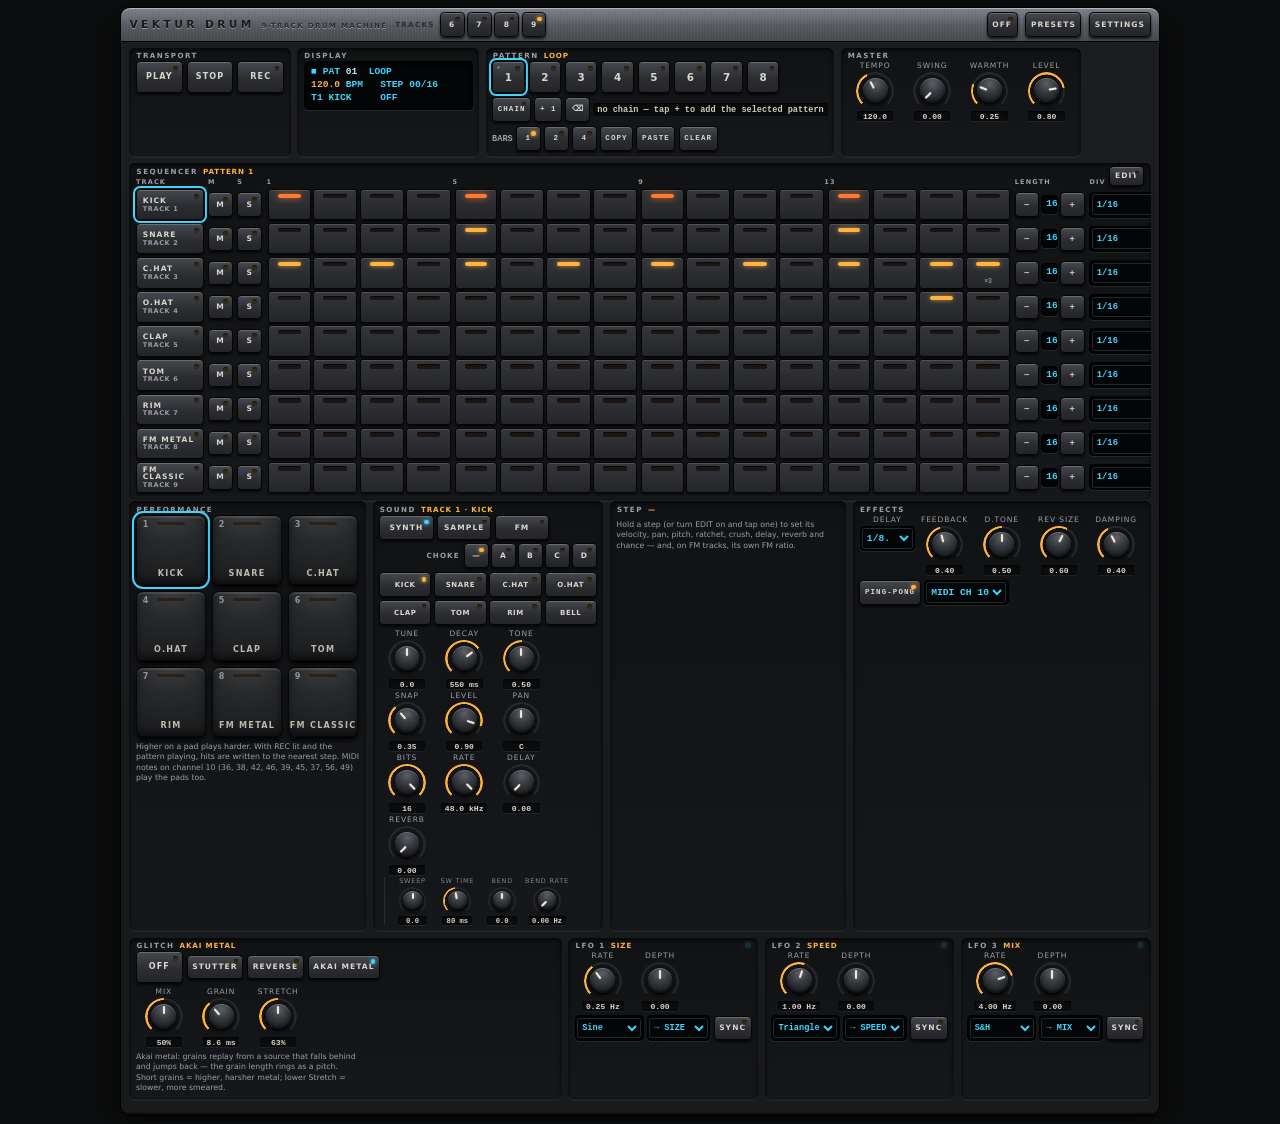
==== index.html @ 8b79d795 "Add files via upload" ====
<!doctype html>
<html lang="en"><head>
<meta charset="utf-8">
<meta name="viewport" content="width=device-width,initial-scale=1,viewport-fit=cover">
<meta name="apple-mobile-web-app-capable" content="yes">
<meta name="mobile-web-app-capable" content="yes">
<meta name="apple-mobile-web-app-status-bar-style" content="black-translucent">
<meta name="apple-mobile-web-app-title" content="Vektur Drum">
<meta name="theme-color" content="#0c0d0e">
<title>Vektur Drum</title>
<!-- Built by tools/build_web.py from web/src — edit the sources, not this file. -->
<style>
:root{
  --bg:#121410;--panel:#1F221A;--panel2:#161812;--line:#2C3024;--text:#E9E8DF;--muted:#A9AC9A;
  --accent:#FF7A1A;--accentText:#161812;--accent2:#B8C26A;--warn:#E5482F;
}
html{font-size:calc(13px * var(--scale));-webkit-text-size-adjust:100%}
*{box-sizing:border-box}
html,body{margin:0;height:100%;background:var(--bg);color:var(--text);font-family:"Chakra Petch","Avenir Next","Segoe UI",system-ui,sans-serif;overflow:hidden;touch-action:manipulation;-webkit-touch-callout:none;-webkit-user-select:none;user-select:none;-webkit-tap-highlight-color:transparent}
button{font:inherit;color:inherit;cursor:pointer}
input,select{font:inherit}
.spacer{flex:1}
.cbtn{height:2.4rem;min-width:2.4rem;border:1px solid var(--line);border-radius:.25rem;background:transparent;font-size:.8rem;padding:0 .4rem}
.cbtn.on{background:var(--accent);color:var(--accentText);border-color:var(--accent)}
.sheet{width:min(46rem,94vw);max-height:90dvh;overflow:auto;background:var(--panel);border:1px solid var(--line);border-radius:.6rem;padding:1rem 1.2rem}
.sheet h2{margin:.2rem 0 .8rem;font-size:1.2rem;display:flex;align-items:center}
.sheet h4{margin:1.1rem 0 .5rem;font-size:.8rem;letter-spacing:.12em;color:var(--muted);text-transform:uppercase}
.modal{position:fixed;inset:0;z-index:50;display:none;align-items:center;justify-content:center;background:rgba(0,0,0,.55)}
.modal.open{display:flex}
.toast{position:fixed;left:50%;bottom:2rem;transform:translateX(-50%);background:var(--accent);color:var(--accentText);padding:.6rem 1rem;border-radius:.4rem;font-weight:700;z-index:60;opacity:0;transition:opacity .2s;pointer-events:none}
.toast.on{opacity:1}
.clhelp{font-size:.8rem;color:var(--muted);margin-top:.5rem}.clhelp code{color:var(--text)}
.kcell{display:flex;flex-direction:column;align-items:center;gap:.12rem;width:4.3rem;flex:none;user-select:none;-webkit-user-select:none}
.kcell .klbl{font-size:.58rem;letter-spacing:.12em;text-transform:uppercase;color:#9a9ea6;white-space:nowrap;overflow:hidden;text-overflow:ellipsis;max-width:100%}
.kcell .kval{font:600 .62rem ui-monospace,Menlo,monospace;color:#d8d4c8;background:#090b0c;border-radius:.2rem;padding:.05rem .3rem;min-width:2.8rem;text-align:center;box-shadow:inset 0 1px 2px rgba(0,0,0,.8),0 1px 0 rgba(255,255,255,.05)}
.knob{--a:-135deg;--s:0deg;--e:0deg;--kled:#ffb23d;position:relative;width:2.9rem;height:2.9rem;border-radius:50%;touch-action:none;cursor:ns-resize;outline:none}
.kcell.big .knob{width:3.8rem;height:3.8rem}
.knob u{position:absolute;inset:0;border-radius:50%;background:conic-gradient(from 225deg,#25272b 0 var(--s),var(--kled) var(--s) var(--e),#25272b var(--e) 270deg,transparent 270deg);
 -webkit-mask:radial-gradient(circle,transparent 61%,#000 63%);mask:radial-gradient(circle,transparent 61%,#000 63%)}
.knob b{position:absolute;inset:17%;border-radius:50%;background:radial-gradient(circle at 50% 22%,#5b5f66 0,#34373c 42%,#1d1f22 78%);
 box-shadow:0 .2rem .3rem rgba(0,0,0,.75),0 .05rem 0 rgba(0,0,0,.9),inset 0 1px 0 rgba(255,255,255,.22),inset 0 -.12rem .2rem rgba(0,0,0,.55)}
.knob i{position:absolute;inset:17%;transform:rotate(var(--a));pointer-events:none}
.knob i::after{content:'';position:absolute;left:50%;top:7%;width:2px;height:34%;margin-left:-1px;border-radius:1px;background:#efe9dc;box-shadow:0 0 2px rgba(255,220,160,.35)}
.knob:focus-visible b{box-shadow:0 0 0 2px var(--accent),0 .2rem .3rem rgba(0,0,0,.75)}
.knob.turn b{background:radial-gradient(circle at 50% 22%,#666a71 0,#3a3d42 42%,#1f2124 78%)}
.knob.learn u{--kled:#3dd6ff}
/* Vektur Drum — standalone layout (new code). The extracted panel CSS is Vektur VJ's bottom sheet, injected at
   run time (after this sheet), so these rules carry a `body` prefix to win on specificity. Here the sheet is the
   whole page: top-aligned, centred, and the page scrolls when the screen is short. */
html,body{overflow:auto;height:auto;min-height:100%;background:#0c0d0e}
body #drumModal.codelab{position:static;display:flex;align-items:flex-start;justify-content:center;background:transparent;pointer-events:auto;
  padding:env(safe-area-inset-top) env(safe-area-inset-right) env(safe-area-inset-bottom) env(safe-area-inset-left)}
body #drumModal.codelab .sheet{width:min(80rem,100vw);max-height:none;overflow:visible;border-radius:.7rem;box-shadow:0 10px 40px rgba(0,0,0,.6);margin:.5rem 0}
body #drumModal.codelab .dm{border-radius:.7rem}
body #drumModal.codelab .dmseq{overflow-x:auto}


</style>
</head><body>
<div class="toast" id="toast"></div>
<script>
/* Main-thread stand-ins for the AudioWorklet globals, so the same processor can also run on a ScriptProcessorNode
   when a page's security policy blocks AudioWorklet modules (host.js decides which one runs). */
var sampleRate = 48000, VD_PROCESSOR = null;
class AudioWorkletProcessor { constructor() { this.port = { onmessage: null, postMessage: m => { if (this.port.toHost) this.port.toHost(m); } }; } }
function registerProcessor(name, cls) { VD_PROCESSOR = cls; }

</script>
<script id="vd-worklet">
/* Vektur Drum — AudioWorklet processor. host.js prepends the parameter table and drumsMakeEngine(), so this file
   holds only the processor around the engine. Drum ops are Vektur VJ's protocol plus 'n' (track count) and the
   step's FM ratio ('s' field 13; 'P' packs 10 fields per step for 9 tracks).
   In Vektur VJ the drums render inside the Vektur Spectra synth's worklet; here they are the only thing in it.
   Messages in: {dr:[op,...]} (Vektur VJ's own drum protocol, extracted) · {m:[st,d1,d2]} MIDI · {tempo:bpm}
   Messages out, every 4 blocks: {dtel, drec} — the same telemetry the Vektur VJ panel reads. */
class VekturDrumProcessor extends AudioWorkletProcessor {
  constructor() {
    super();
    const Drums = drumsMakeEngine(DRUM_PARAMS, DRUM_DIV_BEATS, DRUM_NOTES, DRUM_DEF_DIV);
    this.r = new Drums(sampleRate); this.n = 0;
    this.port.onmessage = e => { const d = e.data;
      if (d.m) { if (this.r.takes(d.m[0])) this.r.midi(d.m[0], d.m[1], d.m[2]); }
      // Standalone clock: the engine's beat runs free at this tempo, sample by sample. (Vektur VJ instead sends
      // setTempo(bpm, beat), which also pulls the engine's beat toward the VJ clock.)
      if (d.tempo) this.r.tempo = Math.fround(d.tempo);
      if (d.panic) { for (const w of this.r.v) w.active = false; this.r.clearFx(); }
            if (d.dr) { const r = this.r, a = d.dr;   // Vektur Pulse: [op, ...args]
        if (a[0] === 'p') r.setParam(a[1], a[2]); else if (a[0] === 'ps') for (let i = 0; i < a[1].length; i++) r.setParam(i, a[1][i]);
        else if (a[0] === 's') { r.setStep(a[1], a[2], a[3], a[4], a[5], a[6], a[7], a[8]); if (a.length > 9) r.setStepFx(a[1], a[2], a[3], a[9], a[10], a[11], a[12]); if (a.length > 13) r.setStepFm(a[1], a[2], a[3], a[13]); }
        else if (a[0] === 'w') r.setSample(a[1], a[2], a[3]); else if (a[0] === 'k') r.setTrack(a[1], a[2], a[3], a[4]);
        else if (a[0] === 'b') r.setBars(a[1], a[2]); else if (a[0] === 'c') r.setChain(a[2], a[2].length, a[1]);
        else if (a[0] === 'y') r.select(a[1]); else if (a[0] === 'z') r.play(a[1]); else if (a[0] === 'r') r.recOn = a[1] ? 1 : 0;
        else if (a[0] === 'e') r.enabledFlag = a[1] ? 1 : 0;
        else if (a[0] === 'P') { const p = a[1], v = a[2]; r.setBars(p, v[0]); let i = 1;   // a whole pattern at once
          for (let t = 0; t < DRUM_NOTES.length; t++) { r.setTrack(p, t, v[i], v[i + 1]); i += 2; for (let k = 0; k < 16; k++, i += 10) { r.setStep(p, t, k, v[i], v[i + 1], v[i + 2], v[i + 3], v[i + 4]); r.setStepFx(p, t, k, v[i + 5], v[i + 6], v[i + 7], v[i + 8]); r.setStepFm(p, t, k, v[i + 9]); } } }
        else if (a[0] === 'n') r.setTracks(a[1]); else if (a[0] === 'hit') r.midi(0x90, DRUM_NOTES[a[1]], a[2]); } };
  }
  process(inputs, outputs) {
    const o = outputs[0]; if (!o || !o[0]) return true;
    const L = o[0], R = o[1] || o[0];
    L.fill(0); if (R !== L) R.fill(0);   // the engine adds into its buffers
    this.r.render(L, R, L.length);
    if (++this.n >= 4) { this.n = 0; const r = this.r;
      this.port.postMessage({ dtel: r.enabledFlag ? r.tel : null, drec: r.recQ.length ? r.recQ.splice(0) : null }); }
    return true;
  }
}
registerProcessor('vektur-drum', VekturDrumProcessor);


</script>
<script>
'use strict';
/* ==== helpers.js ==== */
const $ = (s, r = document) => r.querySelector(s);
const clamp = (v, a, b) => Math.min(b, Math.max(a, v));
function el(tag, cls, html) { const e = document.createElement(tag); if (cls) e.className = cls; if (html != null) e.innerHTML = html; return e; }
function toast(msg) { const t = $('#toast'); t.textContent = msg; t.classList.add('on'); clearTimeout(t._h); t._h = setTimeout(() => t.classList.remove('on'), 1600); }
let midiLearn = false, learnPath = null;
function slider(host, o) {
  // o: {get,set,min,max,def,path,fmt,label,mod:{obj,name}}  ·  knob: true → hardware rotary knob (bipolar: arc from the centre)
  if (o.knob) return knobCtl(host, o);
  const row = el('div', 'prow');
  if (o.label != null) row.appendChild(el('label', null, o.label));
  const sl = el('div', o.dial ? 'dial' : 'sl' + (o.big ? ' big' : '')); const fill = el('i'), knob = el('b'), mark = el('em');
  sl.append(fill, knob, mark); row.appendChild(sl);
  if (o.dial) { row.classList.add('dialrow'); sl.setAttribute('role', 'slider'); sl.setAttribute('aria-label', o.label || 'Dial'); }
  const pv = o.label != null ? el('span', 'pv mono') : null; if (pv) row.appendChild(pv);
  const fmt = o.fmt || (v => Math.abs(o.max - o.min) >= 20 ? v.toFixed(0) : v.toFixed(2));
  const paint = () => {
    const v = o.get(), t = (v - o.min) / (o.max - o.min);
    if (o.dial) { knob.style.transform = `rotate(${clamp(t, 0, 1) * 360 - 180}deg)`; sl.setAttribute('aria-valuenow', v.toFixed(0)); }
    else { fill.style.width = clamp(t, 0, 1) * 100 + '%'; knob.style.left = clamp(t, 0, 1) * 100 + '%'; }
    if (pv) pv.textContent = fmt(v);
    if (o.mod) { const m = o.mod.obj.mods[o.mod.name]; if (m && m.src !== 'none') { const ev = effVal(o.mod.obj, o.mod.def); mark.style.display = 'block'; if (o.dial) mark.style.transform = `rotate(${(ev - o.min) / (o.max - o.min) * 360 - 180}deg)`; else mark.style.left = (ev - o.min) / (o.max - o.min) * 100 + '%'; } else mark.style.display = 'none'; }
    sl.classList.toggle('learn', midiLearn && learnPath === o.path);
  };
  let lastTap = 0;
  sl.addEventListener('pointerdown', e => {
    audioEnsure();
    if (macroCatch(o.path)) return;
    if (midiLearn && o.path) { learnPath = o.path; toast('Move a MIDI control to map'); return; }
    const nowT = performance.now(); if (nowT - lastTap < 300 && o.def != null) { o.set(o.def); paint(); dirty(); lastTap = 0; return; } lastTap = nowT;
    sl.setPointerCapture(e.pointerId);
    const move = o.dial
      ? ev => { const r = sl.getBoundingClientRect(); const a = Math.atan2(ev.clientX - r.left - r.width / 2, -(ev.clientY - r.top - r.height / 2)); o.set(o.min + clamp((a / Math.PI + 1) / 2, 0, 1) * (o.max - o.min)); paint(); }
      : ev => { const r = sl.getBoundingClientRect(); const t = clamp((ev.clientX - r.left) / r.width, 0, 1); o.set(o.min + t * (o.max - o.min)); paint(); };
    move(e);
    sl.onpointermove = move;
    sl.onpointerup = sl.onpointercancel = () => { sl.onpointermove = null; dirty(); };
  });
  host.appendChild(row); paint();
  return { row, paint };
}
/** Hardware rotary knob (same contract as slider(): get / set / min / max / def / path / fmt / label).
    270° sweep with a lit value arc (from the centre when bipolar), a raised cap lit from above, a turning pointer.
    Drag up / down (fine control the further you drag); double-tap returns to default; arrow keys step. It repaints
    only when its value changes — nothing animates on its own. */
function knobCtl(host, o) {
  const cell = el('div', 'kcell' + (o.big ? ' big' : '')); if (o.cls) cell.classList.add(o.cls);
  if (o.label != null) cell.appendChild(el('span', 'klbl', o.label));
  const k = el('div', 'knob'); const ind = el('i'); k.append(el('u'), el('b'), ind); cell.appendChild(k);
  k.tabIndex = 0; k.setAttribute('role', 'slider'); k.setAttribute('aria-label', o.label || 'Knob');
  const pv = el('span', 'kval'); cell.appendChild(pv);
  const bip = o.bipolar != null ? o.bipolar : (o.min < 0 && o.max > 0);
  const fmt = o.fmt || (v => Math.abs(o.max - o.min) >= 20 ? v.toFixed(0) : v.toFixed(2));
  let last = null;
  const paint = () => {
    const v = o.get(); if (v === last && !midiLearn) return; last = v;
    const t = clamp((v - o.min) / (o.max - o.min), 0, 1), c = bip ? (o.center != null ? o.center : clamp((0 - o.min) / (o.max - o.min), 0, 1)) : 0;
    k.style.setProperty('--a', (t * 270 - 135) + 'deg');
    k.style.setProperty('--s', Math.min(t, c) * 270 + 'deg'); k.style.setProperty('--e', Math.max(t, c) * 270 + 'deg');
    pv.textContent = fmt(v); k.setAttribute('aria-valuenow', String(+v.toFixed(3))); k.setAttribute('aria-valuetext', fmt(v));
    k.classList.toggle('learn', midiLearn && learnPath === o.path);
  };
  const setV = v => { o.set(clamp(v, o.min, o.max)); paint(); };
  let lastTap = 0;
  k.addEventListener('pointerdown', e => {
    audioEnsure();
    if (macroCatch(o.path)) return;
    if (midiLearn && o.path) { learnPath = o.path; toast('Move a MIDI control to map'); paint(); return; }
    const nowT = performance.now(); if (nowT - lastTap < 300 && o.def != null) { setV(o.def); dirty(); lastTap = 0; return; } lastTap = nowT;
    k.setPointerCapture(e.pointerId); k.classList.add('turn');
    const y0 = e.clientY, v0 = o.get();
    k.onpointermove = ev => setV(v0 + (y0 - ev.clientY) / 160 * (o.max - o.min));
    k.onpointerup = k.onpointercancel = () => { k.onpointermove = null; k.classList.remove('turn'); dirty(); };
  });
  k.addEventListener('keydown', e => {
    const st = o.step || (o.max - o.min) / 100;
    if (e.key === 'ArrowUp' || e.key === 'ArrowRight') { setV(o.get() + st); dirty(); e.preventDefault(); }
    else if (e.key === 'ArrowDown' || e.key === 'ArrowLeft') { setV(o.get() - st); dirty(); e.preventDefault(); }
  });
  host.appendChild(cell); paint();
  return { row: cell, paint };
}
function synthNorm(q, v) { const [, , , , mn, mx, , sc] = q; if (sc === 'log') return mn > 0 ? Math.log(v / mn) / Math.log(mx / mn) : Math.cbrt(clamp(v / mx, 0, 1)); return (v - mn) / (mx - mn); }
function synthDenorm(q, t) { const [, , , , mn, mx, , sc] = q; t = clamp(t, 0, 1); if (sc === 'log') return mn > 0 ? mn * Math.pow(mx / mn, t) : mx * t * t * t; return mn + t * (mx - mn); }
function synthFmt(q, v) {
  const u = q[8];
  if (q[3] === 'int') return Math.round(v) + (u ? ' ' + u : '');
  if (u === 'Hz') return v >= 1000 ? (v / 1000).toFixed(v >= 10000 ? 1 : 2) + ' kHz' : v.toFixed(v < 10 ? 2 : 0) + ' Hz';
  if (u === 's') return v < 1 ? (v * 1000).toFixed(v < .01 ? 1 : 0) + ' ms' : v.toFixed(2) + ' s';
  if (u === 'ct') return (v > 0 ? '+' : '') + v.toFixed(0) + ' ct';
  if (q[1] === 'Pan' || q[1].endsWith(' pan')) return Math.abs(v) < .01 ? 'C' : (v < 0 ? 'L ' : 'R ') + Math.round(Math.abs(v) * 100);
  return v.toFixed(2);
}
function ufontB64(bytes) { let s = ''; for (let i = 0; i < bytes.length; i += 0x8000) s += String.fromCharCode.apply(null, bytes.subarray(i, i + 0x8000)); return btoa(s); }
function ufontBytes(b64) { const s = atob(b64); const u = new Uint8Array(s.length); for (let i = 0; i < s.length; i++) u[i] = s.charCodeAt(i); return u; }

/* ==== params.js ==== */
/* Vektur Drum — parameter table.
   DRUM_PARAMS_PULSE is Vektur VJ's table (tools/drumspec.py), verbatim: tracks 1–6 keep its exact defaults, and its
   per-track order (0–14) stays first, so Vektur Pulse kits load unchanged. The table below extends it to 9 tracks,
   adds the per-track engine, choke group, pitch sweep and FM parameters (template indices 15–27), and the global
   glitch with 3 LFOs. Rows: [key, name, section, kind, min, max, default, scale, unit, choices]. */
const DRUM_NAME = "Vektur Drum";
const DRUM_PARAMS_PULSE = [["t1.model", "Model", "Track 1", "enum", 0, 7, 0, "lin", "", ["Kick", "Snare", "Closed hat", "Open hat", "Clap", "Tom", "Rim", "Bell"]], ["t1.tune", "Tune", "Track 1", "cont", -24, 24, 0, "lin", "st", []], ["t1.decay", "Decay", "Track 1", "cont", 0.01, 3, 0.55, "log", "s", []], ["t1.tone", "Tone", "Track 1", "cont", 0, 1, 0.5, "lin", "", []], ["t1.snap", "Snap", "Track 1", "cont", 0, 1, 0.35, "lin", "", []], ["t1.level", "Level", "Track 1", "cont", 0, 1, 0.9, "lin", "", []], ["t1.pan", "Pan", "Track 1", "cont", -1, 1, 0, "lin", "", []], ["t1.bend", "Bend", "Track 1", "cont", -12, 12, 0, "lin", "st", []], ["t1.bits", "Bits", "Track 1", "int", 2, 16, 16, "lin", "", []], ["t1.rate", "Rate", "Track 1", "cont", 500, 48000, 48000, "log", "Hz", []], ["t1.dly", "Delay", "Track 1", "cont", 0, 1, 0, "lin", "", []], ["t1.rev", "Reverb", "Track 1", "cont", 0, 1, 0, "lin", "", []], ["t1.mute", "Mute", "Track 1", "bool", 0, 1, 0, "lin", "", []], ["t1.solo", "Solo", "Track 1", "bool", 0, 1, 0, "lin", "", []], ["t1.brate", "Bend rate", "Track 1", "cont", 0, 20, 0, "log", "Hz", []], ["t2.model", "Model", "Track 2", "enum", 0, 7, 1, "lin", "", ["Kick", "Snare", "Closed hat", "Open hat", "Clap", "Tom", "Rim", "Bell"]], ["t2.tune", "Tune", "Track 2", "cont", -24, 24, 0, "lin", "st", []], ["t2.decay", "Decay", "Track 2", "cont", 0.01, 3, 0.22, "log", "s", []], ["t2.tone", "Tone", "Track 2", "cont", 0, 1, 0.55, "lin", "", []], ["t2.snap", "Snap", "Track 2", "cont", 0, 1, 0.6, "lin", "", []], ["t2.level", "Level", "Track 2", "cont", 0, 1, 0.75, "lin", "", []], ["t2.pan", "Pan", "Track 2", "cont", -1, 1, 0, "lin", "", []], ["t2.bend", "Bend", "Track 2", "cont", -12, 12, 0, "lin", "st", []], ["t2.bits", "Bits", "Track 2", "int", 2, 16, 16, "lin", "", []], ["t2.rate", "Rate", "Track 2", "cont", 500, 48000, 48000, "log", "Hz", []], ["t2.dly", "Delay", "Track 2", "cont", 0, 1, 0, "lin", "", []], ["t2.rev", "Reverb", "Track 2", "cont", 0, 1, 0, "lin", "", []], ["t2.mute", "Mute", "Track 2", "bool", 0, 1, 0, "lin", "", []], ["t2.solo", "Solo", "Track 2", "bool", 0, 1, 0, "lin", "", []], ["t2.brate", "Bend rate", "Track 2", "cont", 0, 20, 0, "log", "Hz", []], ["t3.model", "Model", "Track 3", "enum", 0, 7, 2, "lin", "", ["Kick", "Snare", "Closed hat", "Open hat", "Clap", "Tom", "Rim", "Bell"]], ["t3.tune", "Tune", "Track 3", "cont", -24, 24, 0, "lin", "st", []], ["t3.decay", "Decay", "Track 3", "cont", 0.01, 3, 0.05, "log", "s", []], ["t3.tone", "Tone", "Track 3", "cont", 0, 1, 0.6, "lin", "", []], ["t3.snap", "Snap", "Track 3", "cont", 0, 1, 0.3, "lin", "", []], ["t3.level", "Level", "Track 3", "cont", 0, 1, 0.55, "lin", "", []], ["t3.pan", "Pan", "Track 3", "cont", -1, 1, 0.1, "lin", "", []], ["t3.bend", "Bend", "Track 3", "cont", -12, 12, 0, "lin", "st", []], ["t3.bits", "Bits", "Track 3", "int", 2, 16, 16, "lin", "", []], ["t3.rate", "Rate", "Track 3", "cont", 500, 48000, 48000, "log", "Hz", []], ["t3.dly", "Delay", "Track 3", "cont", 0, 1, 0, "lin", "", []], ["t3.rev", "Reverb", "Track 3", "cont", 0, 1, 0, "lin", "", []], ["t3.mute", "Mute", "Track 3", "bool", 0, 1, 0, "lin", "", []], ["t3.solo", "Solo", "Track 3", "bool", 0, 1, 0, "lin", "", []], ["t3.brate", "Bend rate", "Track 3", "cont", 0, 20, 0, "log", "Hz", []], ["t4.model", "Model", "Track 4", "enum", 0, 7, 3, "lin", "", ["Kick", "Snare", "Closed hat", "Open hat", "Clap", "Tom", "Rim", "Bell"]], ["t4.tune", "Tune", "Track 4", "cont", -24, 24, 0, "lin", "st", []], ["t4.decay", "Decay", "Track 4", "cont", 0.01, 3, 0.45, "log", "s", []], ["t4.tone", "Tone", "Track 4", "cont", 0, 1, 0.6, "lin", "", []], ["t4.snap", "Snap", "Track 4", "cont", 0, 1, 0.3, "lin", "", []], ["t4.level", "Level", "Track 4", "cont", 0, 1, 0.5, "lin", "", []], ["t4.pan", "Pan", "Track 4", "cont", -1, 1, 0.1, "lin", "", []], ["t4.bend", "Bend", "Track 4", "cont", -12, 12, 0, "lin", "st", []], ["t4.bits", "Bits", "Track 4", "int", 2, 16, 16, "lin", "", []], ["t4.rate", "Rate", "Track 4", "cont", 500, 48000, 48000, "log", "Hz", []], ["t4.dly", "Delay", "Track 4", "cont", 0, 1, 0, "lin", "", []], ["t4.rev", "Reverb", "Track 4", "cont", 0, 1, 0, "lin", "", []], ["t4.mute", "Mute", "Track 4", "bool", 0, 1, 0, "lin", "", []], ["t4.solo", "Solo", "Track 4", "bool", 0, 1, 0, "lin", "", []], ["t4.brate", "Bend rate", "Track 4", "cont", 0, 20, 0, "log", "Hz", []], ["t5.model", "Model", "Track 5", "enum", 0, 7, 4, "lin", "", ["Kick", "Snare", "Closed hat", "Open hat", "Clap", "Tom", "Rim", "Bell"]], ["t5.tune", "Tune", "Track 5", "cont", -24, 24, 0, "lin", "st", []], ["t5.decay", "Decay", "Track 5", "cont", 0.01, 3, 0.3, "log", "s", []], ["t5.tone", "Tone", "Track 5", "cont", 0, 1, 0.5, "lin", "", []], ["t5.snap", "Snap", "Track 5", "cont", 0, 1, 0.6, "lin", "", []], ["t5.level", "Level", "Track 5", "cont", 0, 1, 0.65, "lin", "", []], ["t5.pan", "Pan", "Track 5", "cont", -1, 1, -0.1, "lin", "", []], ["t5.bend", "Bend", "Track 5", "cont", -12, 12, 0, "lin", "st", []], ["t5.bits", "Bits", "Track 5", "int", 2, 16, 16, "lin", "", []], ["t5.rate", "Rate", "Track 5", "cont", 500, 48000, 48000, "log", "Hz", []], ["t5.dly", "Delay", "Track 5", "cont", 0, 1, 0, "lin", "", []], ["t5.rev", "Reverb", "Track 5", "cont", 0, 1, 0, "lin", "", []], ["t5.mute", "Mute", "Track 5", "bool", 0, 1, 0, "lin", "", []], ["t5.solo", "Solo", "Track 5", "bool", 0, 1, 0, "lin", "", []], ["t5.brate", "Bend rate", "Track 5", "cont", 0, 20, 0, "log", "Hz", []], ["t6.model", "Model", "Track 6", "enum", 0, 7, 5, "lin", "", ["Kick", "Snare", "Closed hat", "Open hat", "Clap", "Tom", "Rim", "Bell"]], ["t6.tune", "Tune", "Track 6", "cont", -24, 24, 0, "lin", "st", []], ["t6.decay", "Decay", "Track 6", "cont", 0.01, 3, 0.45, "log", "s", []], ["t6.tone", "Tone", "Track 6", "cont", 0, 1, 0.4, "lin", "", []], ["t6.snap", "Snap", "Track 6", "cont", 0, 1, 0.3, "lin", "", []], ["t6.level", "Level", "Track 6", "cont", 0, 1, 0.7, "lin", "", []], ["t6.pan", "Pan", "Track 6", "cont", -1, 1, -0.15, "lin", "", []], ["t6.bend", "Bend", "Track 6", "cont", -12, 12, 0, "lin", "st", []], ["t6.bits", "Bits", "Track 6", "int", 2, 16, 16, "lin", "", []], ["t6.rate", "Rate", "Track 6", "cont", 500, 48000, 48000, "log", "Hz", []], ["t6.dly", "Delay", "Track 6", "cont", 0, 1, 0, "lin", "", []], ["t6.rev", "Reverb", "Track 6", "cont", 0, 1, 0, "lin", "", []], ["t6.mute", "Mute", "Track 6", "bool", 0, 1, 0, "lin", "", []], ["t6.solo", "Solo", "Track 6", "bool", 0, 1, 0, "lin", "", []], ["t6.brate", "Bend rate", "Track 6", "cont", 0, 20, 0, "log", "Hz", []], ["dr.ch", "MIDI channel", "Master", "int", 0, 16, 10, "lin", "", []], ["dr.swing", "Swing", "Master", "cont", 0, 0.75, 0, "lin", "", []], ["dr.warmth", "Warmth", "Master", "cont", 0, 1, 0.25, "lin", "", []], ["dr.level", "Level", "Master", "cont", 0, 1, 0.8, "lin", "", []], ["dr.choke", "Hat choke", "Master", "bool", 0, 1, 1, "lin", "", []], ["dr.dlydiv", "Time", "Delay", "enum", 0, 9, 4, "lin", "", ["1/4", "1/4T", "1/8", "1/8T", "1/8.", "1/16", "1/16T", "1/16.", "1/32", "1/32T"]], ["dr.dlyfb", "Feedback", "Delay", "cont", 0, 0.9, 0.4, "lin", "", []], ["dr.dlytone", "Tone", "Delay", "cont", 0, 1, 0.5, "lin", "", []], ["dr.dlypp", "Ping-pong", "Delay", "bool", 0, 1, 1, "lin", "", []], ["dr.revsize", "Size", "Reverb", "cont", 0, 1, 0.6, "lin", "", []], ["dr.revdamp", "Damping", "Reverb", "cont", 0, 1, 0.4, "lin", "", []]];
const DRUM_DIVS = ["1/4", "1/4T", "1/8", "1/8T", "1/8.", "1/16", "1/16T", "1/16.", "1/32", "1/32T"];
const DRUM_DIV_BEATS = [1.0, 0.6666666666666666, 0.5, 0.3333333333333333, 0.75, 0.25, 0.16666666666666666, 0.375, 0.125, 0.08333333333333333];
const DRUM_DEF_DIV = 5;
const DRUM_TRACKS = 9;                                        // storage and maximum; the project picks 6–9
const DRUM_NOTES = [36, 38, 42, 46, 39, 45, 37, 56, 49];      // GM: … tracks 7–9 side stick, cowbell, crash
const DRUM_MODELS = ["Kick", "Snare", "Closed hat", "Open hat", "Clap", "Tom", "Rim", "Bell"];
const DRUM_ENGINES = ["Drum synth", "Sample", "FM"];
const FM_ALGOS = ["Classic", "Stack", "Parallel", "Ring metal"];
const CHOKE_GROUPS = ["None", "A", "B", "C", "D"];
const GLITCH_MODES = ["Stutter", "Reverse", "Akai metal"];
const LFO_SHAPES = ["Sine", "Triangle", "Saw", "Square", "S&H"];
const LFO_DESTS = ["Mix", "Size", "Speed"];
const LFO_DIVS = ["4 bars", "2 bars", "1 bar", "1/2", "1/4", "1/8", "1/16"];
const LFO_DIV_BEATS = [16, 8, 4, 2, 1, 0.5, 0.25];

const DRUM_PARAMS = (() => {
  const pulseTrack = t => DRUM_PARAMS_PULSE.filter(p => p[0].startsWith(`t${t}.`));
  const tmpl = pulseTrack(1).map(p => p[0].slice(3));             // the 15 Pulse keys, in order
  // tracks 7–9 (new): rim, an FM metal percussion, an FM tom with a downward sweep
  const base7_9 = {
    7: { model: 6, decay: 0.08, tone: 0.55, snap: 0.5, level: 0.5, pan: 0.2 },
    8: { model: 7, decay: 0.28, tone: 0.5, snap: 0.3, level: 0.42, pan: -0.25 },
    9: { model: 5, decay: 0.4, tone: 0.5, snap: 0.3, level: 0.55, pan: 0.25 },
  };
  const extra = {   // per-track additions (template 15–27): defaults, with per-track overrides
    engine: ["Engine", "enum", 0, 2, 0, "lin", "", DRUM_ENGINES],
    choke: ["Choke", "enum", 0, 4, 0, "lin", "", CHOKE_GROUPS],
    sweep: ["Sweep", "cont", -48, 48, 0, "lin", "st", []],
    swtime: ["Sweep time", "cont", 0.005, 2, 0.08, "log", "s", []],
    fmalgo: ["Algorithm", "enum", 0, 3, 0, "lin", "", FM_ALGOS],
    fmfreq: ["Freq", "cont", 20, 5000, 55, "log", "Hz", []],
    fmratio: ["Ratio", "cont", 0.25, 16, 1, "log", "", []],
    fmratio2: ["Ratio 2", "cont", 0.25, 16, 2.76, "log", "", []],
    fmindex: ["Index", "cont", 0, 20, 3, "log", "", []],
    fmidec: ["Mod decay", "cont", 0.005, 2, 0.08, "log", "s", []],
    fmfb: ["Feedback", "cont", 0, 1, 0, "lin", "", []],
    fmfold: ["Fold", "cont", 0, 1, 0, "lin", "", []],
    fmnoise: ["Noise", "cont", 0, 1, 0, "lin", "", []],
  };
  const over = {
    3: { choke: 1 }, 4: { choke: 1 },                                            // Pulse's hat choke, as group A
    8: { engine: 2, fmalgo: 3, fmfreq: 420, fmratio: 1.41, fmratio2: 2.76, fmindex: 2.5, fmidec: 0.09, fmfold: 0.15 },
    9: { engine: 2, fmalgo: 0, fmfreq: 95, fmratio: 1.5, fmindex: 4, fmidec: 0.05, sweep: 12, swtime: 0.06 },
  };
  const rows = [];
  for (let t = 1; t <= DRUM_TRACKS; t++) {
    const src = t <= 6 ? pulseTrack(t) : pulseTrack(1).map(p => {
      const k = p[0].slice(3), r = p.slice(); r[0] = `t${t}.${k}`; r[2] = `Track ${t}`;
      if (base7_9[t][k] != null) r[6] = base7_9[t][k]; else if (k === 'model') r[6] = 0; return r; });
    if (src.map(p => p[0].slice(3)).join() !== tmpl.join()) throw new Error('track template mismatch');
    rows.push(...src);
    for (const [k, d] of Object.entries(extra)) {
      const r = [`t${t}.${k}`, d[0], `Track ${t}`, ...d.slice(1)];
      if (over[t] && over[t][k] != null) r[6] = over[t][k];
      rows.push(r);
    }
  }
  rows.push(...DRUM_PARAMS_PULSE.filter(p => p[0].startsWith('dr.')));          // Pulse master block, unchanged
  rows.push(["gl.on", "Glitch", "Glitch", "bool", 0, 1, 0, "lin", "", []],
    ["gl.mode", "Mode", "Glitch", "enum", 0, 2, 2, "lin", "", GLITCH_MODES],
    ["gl.mix", "Mix", "Glitch", "cont", 0, 1, 0.5, "lin", "", []],
    ["gl.size", "Size", "Glitch", "cont", 0, 1, 0.35, "lin", "", []],
    ["gl.speed", "Speed", "Glitch", "cont", 0, 1, 0.5, "lin", "", []]);
  const lfoDef = [[0.25, 0, 1], [1, 1, 2], [4, 4, 0]];                          // rate, shape, destination
  lfoDef.forEach(([rate, shape, dest], i) => {
    const n = i + 1, s = `LFO ${n}`;
    rows.push([`lfo${n}.rate`, "Rate", s, "cont", 0.02, 20, rate, "log", "Hz", []],
      [`lfo${n}.shape`, "Shape", s, "enum", 0, 4, shape, "lin", "", LFO_SHAPES],
      [`lfo${n}.depth`, "Depth", s, "cont", -1, 1, 0, "lin", "", []],
      [`lfo${n}.dest`, "Dest", s, "enum", 0, 2, dest, "lin", "", LFO_DESTS],
      [`lfo${n}.sync`, "Sync", s, "bool", 0, 1, 0, "lin", "", []],
      [`lfo${n}.div`, "Division", s, "enum", 0, 6, 2, "lin", "", LFO_DIVS]);
  });
  return rows;
})();

/* ==== engine.js ==== */
/* ============================================================ VEKTUR DRUM — drum engine + step sequencer (web build)
   Started as Vektur VJ's Vektur Pulse engine (a port of native/Shared/DSP/Drums.h); with every new feature off it
   still renders Vektur Pulse sample for sample (tests/parity.test.js). New in Vektur Drum:
   · 9 tracks (kT from the note table), of which the project plays 6–9   · per-track engine: drum synth, sample or FM
   · per-track pitch sweep · choke groups A–D (replace the fixed closed→open hat choke)
   · FM voice: 3 operators, 4 algorithms, feedback, index envelope, wavefolder, noise; per-step modulator ratio
   · global glitch (stutter, reverse, Akai-style metallic time-stretch) with 3 LFOs
   · Rate at its top is "off" at any sample rate (Pulse held 96 kHz to 48 kHz) */
function drumsMakeEngine(PARAMS, DIVB, NOTES, DEF_DIV) {
  const N = PARAMS.length, kT = NOTES.length, kS = 16, kP = 8, kC = 16, kCR = 16, kPi = Math.PI, ND = DIVB.length;
  const PMIN = new Float32Array(N), PMAX = new Float32Array(N), PDEF = new Float32Array(N), PSM = new Uint8Array(N), ID = {};
  PARAMS.forEach((p, i) => { ID[p[0]] = i; PMIN[i] = p[4]; PMAX[i] = p[5]; PDEF[i] = p[6]; PSM[i] = p[3] === 'cont' ? 1 : 0; });
  const T1 = ID['t1.model'], TSTRIDE = ID['t2.model'] - ID['t1.model'];
  const CH = ID['dr.ch'], SWING = ID['dr.swing'], WARMTH = ID['dr.warmth'], LEVEL = ID['dr.level'], CHOKE = ID['dr.choke'],
    DLYDIV = ID['dr.dlydiv'], DLYFB = ID['dr.dlyfb'], DLYTONE = ID['dr.dlytone'], DLYPP = ID['dr.dlypp'], REVSIZE = ID['dr.revsize'], REVDAMP = ID['dr.revdamp'];
  // new per-track template indices (after Pulse's 15) and the glitch / LFO block
  const K = k => ID['t1.' + k] - T1;
  const K_ENGINE = K('engine'), K_CHOKE = K('choke'), K_SWEEP = K('sweep'), K_SWTIME = K('swtime'), K_ALGO = K('fmalgo'),
    K_FREQ = K('fmfreq'), K_RATIO = K('fmratio'), K_RATIO2 = K('fmratio2'), K_INDEX = K('fmindex'), K_IDEC = K('fmidec'),
    K_FB = K('fmfb'), K_FOLD = K('fmfold'), K_NOISE = K('fmnoise');
  const GL_ON = ID['gl.on'], GL_MODE = ID['gl.mode'], GL_MIX = ID['gl.mix'], GL_SIZE = ID['gl.size'], GL_SPEED = ID['gl.speed'];
  const LF = [1, 2, 3].map(n => ['rate', 'shape', 'depth', 'dest', 'sync', 'div'].map(k => ID[`lfo${n}.${k}`]));
  const LDIV = [16, 8, 4, 2, 1, 0.5, 0.25], GL_SLICE = [0.125, 0.25, 0.5, 1, 2];   // LFO divisions, stutter slices (beats)
  const clampd = (v, a, b) => v < a ? a : (v > b ? b : v);
  const lround = x => x < 0 ? -Math.round(-x) : Math.round(x);   // C lround / round: halves away from zero
  const ftz = x => Math.abs(x) < 1e-18 ? 0.0 : x;
  const xs = s => { let x = s[0]; x ^= x << 13; x >>>= 0; x ^= x >>> 17; x ^= x << 5; x >>>= 0; s[0] = x; return x; };
  const kMetal = [205.3, 304.4, 369.6, 522.7, 540.0, 800.0];
  class Svf {
    constructor() { this.ic1 = 0.0; this.ic2 = 0.0; this.a1 = 0.0; this.a2 = 0.0; this.a3 = 0.0; this.k = 1.0; this.lp = 0.0; this.bp = 0.0; this.hp = 0.0; }
    set(fc, q, sr) { const g = Math.tan(kPi * clampd(fc, 20.0, sr * 0.45) / sr); this.k = 1.0 / q; this.a1 = 1.0 / (1.0 + g * (g + this.k)); this.a2 = g * this.a1; this.a3 = g * this.a2; }
    reset() { this.ic1 = this.ic2 = 0.0; }
    run(v0) { const v3 = v0 - this.ic2, v1 = this.a1 * this.ic1 + this.a2 * v3, v2 = this.ic2 + this.a2 * this.ic1 + this.a3 * v3;
      this.ic1 = 2.0 * v1 - this.ic1; this.ic2 = 2.0 * v2 - this.ic2; this.lp = v2; this.bp = v1; this.hp = v0 - this.k * v1 - v2; }
  }
  const newVoice = () => ({ active: false, model: 0, t: 0.0, amp: 0.0, ampK: 1.0, pe: 0.0, peK: 1.0, ck: 0.0, ckK: 1.0, choke: 1.0,
    ph: new Float64Array(6), vel: 1.0, swE: 0.0, swK: 1.0, stepRatio: 0.0, fcInc: 0.0, m1Inc: 0.0, m2Inc: 0.0, fmI: 0.0, ie: 0.0, ieK: 1.0, fmFb: 0.0, fmFold: 0.0, fmN: 0.0, fmAlgo: 0, m1y: 0.0, m1y2: 0.0, pan: 0.0, pitch: 0.0, ratio: 1.0, bph: 0.0, hold: 0.0, holdPh: 0.0, out: 0.0, gl: 0.0, gr: 0.0, cq: 0.0, sdly: 0.0, srev: 0.0, spos: 0.0, slp: 0.0, slpA: 1.0, f1: new Svf(), f2: new Svf() });
  const kSF = 10;   // per step: on, velocity, pan, pitch, ratchet, crush, delay send, reverb send, probability, FM ratio (0 = track's)
  class Drums {
    constructor(rate) {
      this.target = Float32Array.from(PDEF); this.sm = Float64Array.from(PDEF);
      this.step = new Float32Array(kP * kT * kS * kSF);
      for (let i = 0; i < kP * kT * kS; i++) { this.step[i * kSF + 1] = 0.8; this.step[i * kSF + 4] = 1; this.step[i * kSF + 8] = 1; }
      this.smp = new Array(kT).fill(null);   // each track's imported sample: { d: Float32Array (mono), rate }
      this.trkLen = new Int32Array(kP * kT).fill(kS); this.trkDiv = new Int32Array(kP * kT).fill(DEF_DIV); this.patBars = new Int32Array(kP).fill(1);
      this.chain = new Int32Array(kC); this.chainN = 0; this.chainOn = 0; this.want = 0; this.jumpReq = 0; this.playReq = -1; this.recOn = 0;
      this.enabledFlag = 0; this.tempo = Math.fround(120); this.hostBeat = 0.0; this.beatSerial = 0;
      this.tel = new Float32Array(4 + 3 * kT + 3); this.recQ = []; this.nTr = kT;
      this.sr = 48000.0; this.beat = 0.0; this.beatSeen = 0; this.crCount = 0;
      this.wasEnabled = false; this.running = false; this.waiting = false; this.startAt = 0.0; this.patStart = 0.0; this.cur = 0; this.chainPos = 0;
      this.nextIdx = new Float64Array(kT); this.nextBeat = new Float64Array(kT); this.skipIdx = new Float64Array(kT);
      this.ratLeft = new Int32Array(kT); this.ratNext = new Float64Array(kT); this.ratDt = new Float64Array(kT); this.ratVel = new Float64Array(kT); this.ratPan = new Float64Array(kT); this.ratPitch = new Float64Array(kT);
      this.ratFx = new Float64Array(kT * 3); this.ratFm = new Float64Array(kT); this.prng = new Uint32Array([0x9E3779B9]);
      this.hits = new Float32Array(kT); this.v = []; for (let t = 0; t < kT; t++) this.v.push(newVoice());
      this.rng = new Uint32Array([0x1234567]);
      this.store = null; this.dly = [null, null]; this.rvC = []; this.rvA = []; this.dlyLen = 0; this.dlyPos = 0;
      this.rvCL = new Int32Array(16); this.rvAL = new Int32Array(8); this.rvCP = new Int32Array(16); this.rvAP = new Int32Array(8);
      this.dlyT = 0.0; this.dlyLp = new Float64Array(2); this.rvF = new Float64Array(16); this.dcX = new Float64Array(2); this.dcY = new Float64Array(2); this.outEnv = 0.0; this.quiet = 0;
      this.o2 = new Float64Array(6);
      // glitch: 2.2 s history (written always, so a glitch engages on what just played), LFOs, mode state
      this.gb = [null, null]; this.gbLen = 0; this.gw = 0; this.gAbs = 0;
      this.lfoPh = new Float64Array(3); this.lfoHold = new Float64Array(3); this.lfoV = new Float64Array(3); this.lrng = new Uint32Array([0x2545F491]);
      this.cGlOn = false; this.cGlMode = 0; this.cGlMix = 0.0; this.cGlSize = 0.0; this.cGlSpeed = 0.0; this.gMixS = 0.0; this.gModeNow = -1;
      this.gCap = -1; this.gStart = 0; this.gLen = 1; this.gPos = 0.0; this.gSrc = 0.0; this.gi = 0; this.gG = 0;
      // control-rate caches (inputs only change in control(): bit-identical to computing them per sample)
      this.cMute = new Uint8Array(kT); this.cSolo = new Uint8Array(kT); this.cAnySolo = false; this.cPP = true;
      this.cBits = new Int32Array(kT); this.cBitsQ = new Float64Array(kT); this.cRate = new Float64Array(kT);
      this.cDlyGlide = 0.0; this.cLpA = 0.0; this.cDsec = 0.1; this.cBpm = 120.0; this.cDiv = 0; this.fxZero = 0;
      this.prepare(rate);
    }
    prepare(rate) {
      this.sr = rate > 0 ? rate : 48000.0; const sr = this.sr;
      const kComb = [1116, 1188, 1277, 1356, 1422, 1491, 1557, 1617], kAp = [556, 441, 341, 225];
      this.dlyLen = Math.ceil(sr * 3.05) + 4;
      let total = 2 * this.dlyLen;
      for (let c = 0; c < 2; c++) {
        for (let k = 0; k < 8; k++) { this.rvCL[c * 8 + k] = Math.max(8, lround((kComb[k] + c * 23) * sr / 44100.0)); total += this.rvCL[c * 8 + k]; }
        for (let k = 0; k < 4; k++) { this.rvAL[c * 4 + k] = Math.max(8, lround((kAp[k] + c * 23) * sr / 44100.0)); total += this.rvAL[c * 4 + k]; }
      }
      this.store = new Float64Array(total);
      this.gbLen = Math.ceil(sr * 2.2) + 4; this.gb = [new Float32Array(this.gbLen), new Float32Array(this.gbLen)];
      let q = 0; const sub = n => { const a = this.store.subarray(q, q + n); q += n; return a; };
      for (let c = 0; c < 2; c++) this.dly[c] = sub(this.dlyLen);
      for (let c = 0; c < 2; c++) { for (let k = 0; k < 8; k++) this.rvC[c * 8 + k] = sub(this.rvCL[c * 8 + k]); for (let k = 0; k < 4; k++) this.rvA[c * 4 + k] = sub(this.rvAL[c * 4 + k]); }
      this.clearFx();
      for (let i = 0; i < N; i++) this.sm[i] = this.target[i];
      for (let t = 0; t < kT; t++) this.v[t] = newVoice();
    }
    clearFx() {
      if (this.store) this.store.fill(0);
      this.dlyPos = 0; this.dlyLp[0] = this.dlyLp[1] = 0.0; this.rvF.fill(0); this.rvCP.fill(0); this.rvAP.fill(0);
      this.dcX[0] = this.dcX[1] = this.dcY[0] = this.dcY[1] = 0.0; this.quiet = 0;
      this.fxZero = this.dlyLen + 1;   // buffers are all zero now
      if (this.gb[0]) { this.gb[0].fill(0); this.gb[1].fill(0); } this.gw = 0; this.gAbs = 0; this.gMixS = 0.0; this.gModeNow = -1;
    }
    // ---- API (main thread → worklet messages, or direct in tests)
    setParam(id, value) { if (id < 0 || id >= N) return; this.target[id] = Math.min(Math.max(Math.fround(value), PMIN[id]), PMAX[id]); }
    setStep(p, t, s, on, vel, pan, pitch, rat) {
      if (p < 0 || p >= kP || t < 0 || t >= kT || s < 0 || s >= kS) return;
      const i = ((p * kT + t) * kS + s) * kSF;
      this.step[i + 1] = Math.min(Math.max(vel, 0), 1); this.step[i + 2] = Math.min(Math.max(pan, -1), 1);
      this.step[i + 3] = Math.min(Math.max(pitch, -12), 12); this.step[i + 4] = Math.min(Math.max(rat | 0, 1), 4); this.step[i] = on ? 1 : 0;
    }
    setStepFx(p, t, s, crush, dly, rev, prob) {
      if (p < 0 || p >= kP || t < 0 || t >= kT || s < 0 || s >= kS) return;
      const i = ((p * kT + t) * kS + s) * kSF;
      this.step[i + 5] = Math.min(Math.max(crush, 0), 1); this.step[i + 6] = Math.min(Math.max(dly, 0), 1);
      this.step[i + 7] = Math.min(Math.max(rev, 0), 1); this.step[i + 8] = Math.min(Math.max(prob, 0), 1);
    }
    /** A track's sample (mono Float32Array at `rate`), or null to remove it: plays instead of the drum model. */
    setSample(t, d, rate) {
      if (t < 0 || t >= kT) return;
      this.smp[t] = d && d.length >= 2 && rate >= 1000 ? { d: d.length > rate * 30 ? d.subarray(0, Math.floor(rate * 30)) : d, rate } : null;
      if (this.v[t].model === 8) this.v[t].active = false;
    }
    setStepFm(p, t, s, ratio) {
      if (p < 0 || p >= kP || t < 0 || t >= kT || s < 0 || s >= kS) return;
      this.step[((p * kT + t) * kS + s) * kSF + 9] = ratio > 0 ? Math.min(Math.max(ratio, 0.25), 16) : 0;
    }
    setTracks(n) { this.nTr = Math.min(Math.max(n | 0, 1), kT); for (let t = this.nTr; t < kT; t++) this.v[t].active = false; }
    setTrack(p, t, len, div) { if (p < 0 || p >= kP || t < 0 || t >= kT) return; this.trkLen[p * kT + t] = Math.min(Math.max(len | 0, 1), kS); this.trkDiv[p * kT + t] = Math.min(Math.max(div | 0, 0), ND - 1); }
    setBars(p, bars) { if (p >= 0 && p < kP) this.patBars[p] = bars >= 4 ? 4 : (bars >= 2 ? 2 : 1); }
    setChain(pats, n, on) { n = Math.min(Math.max(n | 0, 0), kC); for (let i = 0; i < n; i++) this.chain[i] = Math.min(Math.max(pats[i] | 0, 0), kP - 1); this.chainN = n; this.chainOn = on ? 1 : 0; }
    select(p) { this.want = Math.min(Math.max(p | 0, 0), kP - 1); this.jumpReq = 1; }
    play(on) { this.playReq = on ? 1 : 0; }
    setTempo(bpm, beat) { this.tempo = Math.fround(bpm); this.hostBeat = beat; this.beatSerial++; }

    P(id) { return this.sm[id]; }
    Pi(id) { return lround(this.sm[id]); }
    T(id) { return this.target[id]; }
    tp(t, k) { return T1 + t * TSTRIDE + k; }
    S(p, t, s, f) { return this.step[((p * kT + t) * kS + s) * kSF + f]; }

    takes(status) {
      if (!this.enabledFlag) return false;
      const t = status & 0xF0, ch = lround(this.target[CH]);
      return (t === 0x80 || t === 0x90) && (ch === 0 || (status & 0x0F) === ch - 1);
    }
    trackOf(note) { for (let t = 0; t < this.nTr; t++) if (NOTES[t] === note) return t; return note >= 36 ? (note - 36) % this.nTr : -1; }
    midi(st, d1, d2) {
      if ((st & 0xF0) !== 0x90 || d2 === 0) return;
      const t = this.trackOf(d1); if (t < 0) return;
      const vel = d2 / 127.0;
      this.trigger(t, vel, 0.0, 0.0, 0.0, 0.0, 0.0, 0.0);
      if (this.recOn && this.running) this.record(t, vel);
    }
    record(t, vel) {
      const cur = this.cur;
      const sb = DIVB[Math.min(Math.max(this.trkDiv[cur * kT + t], 0), ND - 1)];
      const len = Math.min(Math.max(this.trkLen[cur * kT + t], 1), kS);
      const patLen = 4.0 * Math.min(Math.max(this.patBars[cur], 1), 4);
      let k = lround((this.beat - this.patStart) / sb);
      if (k * sb >= patLen - 1e-9) k = 0;
      const s = k % len;
      this.setStep(cur, t, s, 1, Math.fround(vel), 0, 0, 1); this.setStepFx(cur, t, s, 0, 0, 0, 1); this.setStepFm(cur, t, s, 0);
      if (k >= this.nextIdx[t]) this.skipIdx[t] = k;
      if (this.recQ.length < 64) this.recQ.push([cur, t, s, Math.fround(vel)]);
    }
    trigger(t, vel, stepPan, stepPitch, crush, sdly, srev, fmr) {
      const w = this.v[t], sr = this.sr;
      const eng = lround(this.T(this.tp(t, K_ENGINE)));   // 0 drum synth · 1 sample (model 8) · 2 FM (model 9)
      if (eng === 1 && !this.smp[t]) return;              // sample engine with no sample: silent
      const model = eng === 2 ? 9 : eng === 1 ? 8 : Math.min(Math.max(lround(this.T(this.tp(t, 0))), 0), 7);
      w.active = true; w.model = model; w.t = 0.0; w.choke = 1.0;
      w.vel = clampd(vel, 0.0, 1.0); w.pan = stepPan; w.pitch = stepPitch;
      { const bits = 16 - lround(clampd(crush, 0.0, 1.0) * 14.0); w.cq = bits < 16 ? Math.pow(2, bits - 1) : 0.0; }
      w.sdly = sdly; w.srev = srev;
      w.spos = 0.0; w.slp = 0.0;
      const dec = clampd(this.P(this.tp(t, 2)), 0.01, 3.0);
      w.amp = 1.0; w.ampK = model === 8 && dec >= 2.95 ? 1.0 : Math.exp(Math.log(0.001) / (dec * sr));
      w.pe = 1.0; w.peK = Math.exp(-1.0 / ((model === 5 ? 0.06 : 0.035) * sr));
      w.ck = 1.0; w.ckK = Math.exp(-1.0 / (0.0025 * sr));
      w.ph.fill(0);
      w.bph = 0.0;
      w.f1.reset(); w.f2.reset(); w.holdPh = 1.0;
      w.swE = 1.0; w.swK = Math.exp(-kCR / (clampd(this.P(this.tp(t, K_SWTIME)), 0.005, 2.0) * sr));   // pitch sweep, control rate
      w.stepRatio = fmr > 0 ? fmr : 0.0;
      if (model === 9) { w.ie = 1.0; w.ieK = Math.exp(-1.0 / (clampd(this.P(this.tp(t, K_IDEC)), 0.005, 2.0) * sr)); w.m1y = w.m1y2 = 0.0; }
      this.hits[t] += 1;
      { const g = lround(this.T(this.tp(t, K_CHOKE)));   // choke group: this hit silences the group's other tracks
        if (g > 0) for (let u = 0; u < kT; u++) if (u !== t && this.v[u].active && lround(this.T(this.tp(u, K_CHOKE))) === g) this.v[u].choke = Math.exp(-1.0 / (0.004 * sr)); }
      this.voiceCoefs(t);
    }
    voiceCoefs(t) {
      const w = this.v[t], sr = this.sr;
      const br = this.P(this.tp(t, 14)), bend = br > 0.001 ? this.P(this.tp(t, 7)) * Math.sin(2.0 * kPi * w.bph) : this.P(this.tp(t, 7));
      w.ratio = Math.pow(2, (this.P(this.tp(t, 1)) + w.pitch + bend + this.P(this.tp(t, K_SWEEP)) * w.swE) / 12.0);
      { const a = (clampd(this.P(this.tp(t, 6)) + w.pan, -1.0, 1.0) + 1.0) * kPi * 0.25; w.gl = Math.cos(a); w.gr = Math.sin(a); }
      const tone = this.P(this.tp(t, 3));
      switch (w.model) {
        case 1: w.f1.set(900.0 + tone * 6000.0, 0.7, sr); break;
        case 2: case 3: w.f1.set((5500.0 + tone * 5000.0) * Math.sqrt(w.ratio), 1.2, sr); w.f2.set(6000.0 + tone * 3000.0, 0.7, sr); break;
        case 4: w.f1.set((900.0 + tone * 1400.0) * Math.sqrt(w.ratio), 2.6, sr); break;
        case 6: w.f1.set(3200.0 * w.ratio, 3.0, sr); break;
        case 7: w.f1.set((1800.0 + tone * 2400.0) * Math.sqrt(w.ratio), 3.5, sr); break;
        case 9: {
          const fc = this.P(this.tp(t, K_FREQ)) * w.ratio, r1 = w.stepRatio > 0 ? w.stepRatio : this.P(this.tp(t, K_RATIO));
          w.fcInc = Math.min(fc / sr, 0.49); w.m1Inc = Math.min(fc * r1 / sr, 0.49); w.m2Inc = Math.min(fc * this.P(this.tp(t, K_RATIO2)) / sr, 0.49);
          w.fmI = this.P(this.tp(t, K_INDEX)) * (0.25 + 1.5 * tone); w.fmFb = this.P(this.tp(t, K_FB)) * kPi;
          w.fmFold = this.P(this.tp(t, K_FOLD)); w.fmN = this.P(this.tp(t, K_NOISE)); w.fmAlgo = lround(this.T(this.tp(t, K_ALGO)));
          break; }
        case 8: w.slpA = tone >= 0.999 ? 1.0 : 1.0 - Math.exp(-2.0 * kPi * Math.min(120.0 * Math.pow(2, tone * 7.7), sr * 0.45) / sr); break;
        default: break;
      }
    }
    noise() { return xs(this.rng) / 2147483648.0 - 1.0; }
    voiceTick(t) {
      const w = this.v[t], sr = this.sr;
      const snap = this.P(this.tp(t, 4)), tone = this.P(this.tp(t, 3)), r = w.ratio, dt = 1.0 / sr;
      let y = 0.0;
      switch (w.model) {
        case 0: {
          const f = 46.0 * r * (1.0 + tone * 5.0 * w.pe);
          w.ph[0] += f * dt; if (w.ph[0] >= 1.0) w.ph[0] -= 1.0;
          y = Math.sin(2.0 * kPi * w.ph[0]) * w.amp + snap * 0.6 * this.noise() * w.ck;
          break; }
        case 1: {
          for (let i = 0; i < 2; i++) { w.ph[i] += (i ? 330.0 : 185.0) * r * dt; if (w.ph[i] >= 1.0) w.ph[i] -= 1.0; }
          const body = (0.62 * Math.sin(2.0 * kPi * w.ph[0]) + 0.38 * Math.sin(2.0 * kPi * w.ph[1])) * w.amp * w.amp;
          w.f1.run(this.noise());
          y = body * (1.0 - 0.45 * snap) + w.f1.hp * w.amp * (0.25 + snap) * 0.9;
          break; }
        case 2: case 3: {
          let m = 0.0;
          for (let i = 0; i < 6; i++) { w.ph[i] += kMetal[i] * r * dt; if (w.ph[i] >= 1.0) w.ph[i] -= 1.0; m += w.ph[i] < 0.5 ? 1.0 : -1.0; }
          const x = m / 6.0 * (1.0 - 0.5 * snap) + this.noise() * (0.25 + 0.6 * snap);
          w.f1.run(x); w.f2.run(w.f1.bp);
          y = w.f2.hp * w.amp * 1.6;
          break; }
        case 4: {
          w.f1.run(this.noise());
          let env = 0.0;
          if (w.t < 0.03) { const ph = w.t % 0.0105; env = Math.exp(-ph / 0.0028) * (0.7 + 0.3 * snap); }
          if (w.t >= 0.02) env = Math.max(env, w.amp * 0.85);
          y = w.f1.bp * env * 2.2;
          break; }
        case 5: {
          const f = 105.0 * r * (1.0 + tone * 1.6 * w.pe);
          w.ph[0] += f * dt; if (w.ph[0] >= 1.0) w.ph[0] -= 1.0;
          y = Math.sin(2.0 * kPi * w.ph[0]) * w.amp + snap * 0.35 * this.noise() * w.ck;
          break; }
        case 6: {
          w.ph[0] += 1700.0 * r * dt; if (w.ph[0] >= 1.0) w.ph[0] -= 1.0;
          w.f1.run(this.noise());
          y = Math.sin(2.0 * kPi * w.ph[0]) * w.amp * w.amp * (0.4 + 0.6 * tone) + w.f1.bp * w.ck * (0.4 + snap) * 1.5;
          break; }
        case 8: {
          const sp = this.smp[t], n = sp ? sp.d.length : 0;
          if (n < 2 || w.spos >= n - 1) { w.active = false; w.out = 0.0; return 0.0; }
          const i = Math.trunc(w.spos), fr = w.spos - i;
          const x = sp.d[i] + (sp.d[i + 1] - sp.d[i]) * fr;
          w.spos += sp.rate / sr * r;
          w.slp += (x - w.slp) * w.slpA;
          y = w.slp * w.amp;
          break; }
        case 9: {   // FM: carrier ph[0], modulator ph[1] (feedback), modulator 2 / ring ph[2]
          w.ph[0] += w.fcInc; if (w.ph[0] >= 1.0) w.ph[0] -= 1.0;
          w.ph[1] += w.m1Inc; if (w.ph[1] >= 1.0) w.ph[1] -= 1.0;
          w.ph[2] += w.m2Inc; if (w.ph[2] >= 1.0) w.ph[2] -= 1.0;
          const I = w.fmI * w.ie, fb = (w.m1y + w.m1y2) * 0.5 * w.fmFb, m2 = Math.sin(2.0 * kPi * w.ph[2]);
          let m1, c;
          switch (w.fmAlgo) {
            case 1: m1 = Math.sin(2.0 * kPi * w.ph[1] + fb + 0.7 * I * m2); c = Math.sin(2.0 * kPi * w.ph[0] + I * m1); break;   // stack: M2→M1→C
            case 2: m1 = Math.sin(2.0 * kPi * w.ph[1] + fb); c = Math.sin(2.0 * kPi * w.ph[0] + 0.7 * I * (m1 + m2)); break;   // parallel
            case 3: m1 = Math.sin(2.0 * kPi * w.ph[1] + fb); c = Math.sin(2.0 * kPi * w.ph[0] + I * m1) * m2; break;           // ring metal
            default: m1 = Math.sin(2.0 * kPi * w.ph[1] + fb); c = Math.sin(2.0 * kPi * w.ph[0] + I * m1); break;              // classic M→C
          }
          w.m1y2 = w.m1y; w.m1y = m1; w.ie *= w.ieK;
          if (w.fmFold > 0.0) c = Math.sin(c * (1.0 + w.fmFold * 7.0) * kPi * 0.5);   // sine wavefolder
          y = c * w.amp + (w.fmN * w.amp * w.amp + snap * 0.5 * w.ck) * this.noise();
          break; }
        default: {
          for (let i = 0; i < 2; i++) { w.ph[i] += (i ? 845.0 : 587.0) * r * dt; if (w.ph[i] >= 1.0) w.ph[i] -= 1.0; }
          const x = (w.ph[0] < 0.5 ? 0.5 : -0.5) + (w.ph[1] < 0.5 ? 0.5 : -0.5) + snap * 0.3 * this.noise() * w.ck;
          w.f1.run(x);
          y = w.f1.bp * w.amp * 1.4;
          break; }
      }
      w.t += dt; w.amp *= w.ampK; w.pe *= w.peK; w.ck *= w.ckK;
      if (w.choke < 1.0) { w.amp *= w.choke; }
      if (w.amp < 1e-5 && w.t > 0.04) { w.active = false; w.out = 0.0; return 0.0; }
      const rate = this.cRate[t];
      if (rate < Math.min(sr * 0.999, 47999.0)) {   // top of the range is off at any sample rate
        w.holdPh += rate / sr; if (w.holdPh >= 1.0) { w.holdPh -= 1.0; w.hold = y; } y = w.hold; }
      if (this.cBits[t] < 16) { const q = this.cBitsQ[t]; y = lround(clampd(y, -1.0, 1.0) * q) / q; }
      if (w.cq > 0.0) { const q = w.cq; y = lround(clampd(y, -1.0, 1.0) * q) / q; }   // the step's own crush
      w.out = y;
      return y;
    }
    stepBeats(t) { return DIVB[Math.min(Math.max(this.trkDiv[this.cur * kT + t], 0), ND - 1)]; }
    stepTime(t, k) { const sb = this.stepBeats(t); return this.patStart + k * sb + ((k & 1) ? this.P(SWING) * sb * 0.5 : 0.0); }
    resetTracks() { for (let t = 0; t < kT; t++) { this.nextIdx[t] = 0; this.nextBeat[t] = this.stepTime(t, 0); this.skipIdx[t] = -1; this.ratLeft[t] = 0; } }
    chainIndexOf(p) { for (let i = 0; i < this.chainN; i++) if (this.chain[i] === p) return i; return 0; }
    nextPattern() {
      const n = this.chainN;
      if (this.jumpReq) { this.jumpReq = 0; this.cur = Math.min(Math.max(this.want, 0), kP - 1); this.chainPos = this.chainIndexOf(this.cur); return; }
      if (this.chainOn && n > 0) { this.chainPos = (this.chainPos + 1) % n; this.cur = Math.min(Math.max(this.chain[this.chainPos], 0), kP - 1); }
    }
    fire(t, k) {
      const cur = this.cur;
      const len = Math.min(Math.max(this.trkLen[cur * kT + t], 1), kS);
      const s = k % len;
      if (k === this.skipIdx[t]) { this.skipIdx[t] = -1; return; }
      if (this.S(cur, t, s, 0) < 0.5) return;
      const vel = this.S(cur, t, s, 1), pan = this.S(cur, t, s, 2), pitch = this.S(cur, t, s, 3);
      const rat = Math.min(Math.max(lround(this.S(cur, t, s, 4)), 1), 4);
      const prob = this.S(cur, t, s, 8);
      if (prob < 0.999 && xs(this.prng) / 4294967296.0 >= prob) { this.ratLeft[t] = 0; return; }   // probability: this time it doesn't play
      const cr = this.S(cur, t, s, 5), sd = this.S(cur, t, s, 6), sv = this.S(cur, t, s, 7), fr = this.S(cur, t, s, 9);
      this.trigger(t, vel, pan, pitch, cr, sd, sv, fr); this.ratFm[t] = fr;
      if (rat > 1) { this.ratLeft[t] = rat - 1; this.ratDt[t] = this.stepBeats(t) / rat; this.ratNext[t] = this.beat + this.ratDt[t]; this.ratVel[t] = vel; this.ratPan[t] = pan; this.ratPitch[t] = pitch; this.ratFx[t * 3] = cr; this.ratFx[t * 3 + 1] = sd; this.ratFx[t * 3 + 2] = sv; }
      else this.ratLeft[t] = 0;
    }
    sequence() {
      const req = this.playReq; this.playReq = -1;
      if (req === 1 && !this.running && !this.waiting) {
        this.waiting = true;
        const fl = Math.floor(this.beat);
        this.startAt = this.beat - fl < 0.05 ? fl : fl + 1.0;
        if (this.chainOn && this.chainN > 0) { this.chainPos = 0; this.cur = Math.min(Math.max(this.chain[0], 0), kP - 1); }
        else this.cur = Math.min(Math.max(this.want, 0), kP - 1);
        this.jumpReq = 0;
      } else if (req === 0) { this.running = this.waiting = false; this.ratLeft.fill(0); }
      if (!this.running && !this.waiting) { this.cur = Math.min(Math.max(this.want, 0), kP - 1); return; }
      if (this.waiting) { if (this.beat < this.startAt) return; this.waiting = false; this.running = true; this.patStart = this.startAt; this.resetTracks(); }
      let patLen = 4.0 * Math.min(Math.max(this.patBars[this.cur], 1), 4);
      if (this.beat < this.patStart - 0.5 || this.beat > this.patStart + patLen + 4.0) { this.patStart = Math.floor(this.beat); this.resetTracks(); }
      if (this.beat >= this.patStart + patLen) { this.patStart += patLen; this.nextPattern(); this.resetTracks(); patLen = 4.0 * Math.min(Math.max(this.patBars[this.cur], 1), 4); }
      for (let t = 0; t < this.nTr; t++) {
        let guard = 0;
        while (this.beat >= this.nextBeat[t] && this.nextBeat[t] < this.patStart + patLen && guard++ < 8) { this.fire(t, this.nextIdx[t]); ++this.nextIdx[t]; this.nextBeat[t] = this.stepTime(t, this.nextIdx[t]); }
        if (this.ratLeft[t] > 0 && this.beat >= this.ratNext[t]) { this.trigger(t, this.ratVel[t] * 0.85, this.ratPan[t], this.ratPitch[t], this.ratFx[t * 3], this.ratFx[t * 3 + 1], this.ratFx[t * 3 + 2], this.ratFm[t]); --this.ratLeft[t]; this.ratNext[t] += this.ratDt[t]; }
      }
    }
    control() {
      const a = 1.0 - Math.exp(-kCR / (0.01 * this.sr)), sm = this.sm, tg = this.target;
      for (let i = 0; i < N; i++) { const t = tg[i]; if (PSM[i]) sm[i] += (t - sm[i]) * a; else sm[i] = t; }
      this.cAnySolo = false;
      for (let t = 0; t < kT; t++) {
        this.cMute[t] = this.Pi(this.tp(t, 12)) === 1 ? 1 : 0; this.cSolo[t] = this.Pi(this.tp(t, 13)) === 1 ? 1 : 0; this.cAnySolo = this.cAnySolo || this.cSolo[t] === 1;
        this.cBits[t] = this.Pi(this.tp(t, 8)); this.cBitsQ[t] = Math.pow(2, this.cBits[t] - 1); this.cRate[t] = this.P(this.tp(t, 9));
      }
      this.cPP = this.Pi(DLYPP) === 1; this.cDiv = Math.min(Math.max(this.Pi(DLYDIV), 0), ND - 1);
      this.cDsec = clampd(DIVB[this.cDiv] * 60.0 / this.cBpm, 0.01, 3.0);
      this.cDlyGlide = 1.0 - Math.exp(-1.0 / (0.05 * this.sr));
      this.cLpA = 1.0 - Math.exp(-2.0 * kPi * Math.min(800.0 * Math.pow(2, this.P(DLYTONE) * 4.3), this.sr * 0.45) / this.sr);
      for (let t = 0; t < kT; t++) if (this.v[t].active) { const w = this.v[t]; w.bph += this.P(this.tp(t, 14)) * kCR / this.sr; if (w.bph >= 1.0) w.bph -= 1.0; w.swE *= w.swK; this.voiceCoefs(t); }
      this.glitchControl();
    }
    publish(live) {
      const tel = this.tel;
      tel[0] = this.running ? 1 : (this.waiting ? 0.5 : 0); tel[1] = this.cur; tel[2] = this.chainPos; tel[3] = clampd(this.outEnv * 3.0, 0.0, 1.0);
      for (let t = 0; t < kT; t++) {
        const len = Math.min(Math.max(this.trkLen[this.cur * kT + t], 1), kS);
        tel[4 + t] = live && this.running && this.nextIdx[t] > 0 ? (this.nextIdx[t] - 1) % len : -1;
        tel[4 + kT + t] = this.hits[t];
        tel[4 + 2 * kT + t] = this.v[t].active ? clampd(this.v[t].amp * this.v[t].vel, 0.0, 1.0) : 0;
      }
      for (let i = 0; i < 3; i++) tel[4 + 3 * kT + i] = this.cGlOn ? this.lfoV[i] : 0;
    }
    render(L, R, frames) {
      const en = this.enabledFlag !== 0;
      if (en !== this.wasEnabled) { if (!en) { for (const w of this.v) w.active = false; this.running = this.waiting = false; this.clearFx(); this.publish(false); } this.wasEnabled = en; }
      if (!en) return;
      if (this.beatSerial !== this.beatSeen) { this.beatSeen = this.beatSerial; const d = this.hostBeat - this.beat; if (Math.abs(d) > 0.25) this.beat += d; else this.beat += d * 0.1; }
      const bpm = clampd(this.tempo, 20.0, 400.0), dB = bpm / 60.0 / this.sr;
      this.cBpm = bpm; this.cDsec = clampd(DIVB[this.cDiv] * 60.0 / bpm, 0.01, 3.0);   // tempo is read per block, the division per control tick
      const o = this.o2;
      for (let f = 0; f < frames; f++) {
        if (this.crCount === 0) this.control();
        this.crCount = (this.crCount + 1) % kCR;
        this.sequence();
        this.beat += dB;
        let any = false; for (const w of this.v) if (w.active) { any = true; break; }
        if (!any && !this.cGlOn && this.gMixS === 0.0 && this.quiet > Math.trunc(this.dlyT) + Math.trunc(this.sr * 0.5)) continue;
        const solo = this.cAnySolo;
        let l = 0.0, r = 0.0, sl = 0.0, sr2 = 0.0, rl = 0.0, rr = 0.0;
        for (let t = 0; t < kT; t++) {
          if (!this.v[t].active) continue;
          let y = this.voiceTick(t);
          if (this.cMute[t] === 1 || (solo && this.cSolo[t] !== 1)) continue;
          y *= this.P(this.tp(t, 5)) * this.v[t].vel * this.v[t].vel;
          const yl = y * this.v[t].gl, yr = y * this.v[t].gr;
          l += yl; r += yr;
          const ds = Math.min(1.0, this.P(this.tp(t, 10)) + this.v[t].sdly), rs = Math.min(1.0, this.P(this.tp(t, 11)) + this.v[t].srev);   // track send + the step's
          sl += yl * ds; sr2 += yr * ds; rl += yl * rs; rr += yr * rs;
        }
        if (this.fxZero > this.dlyLen && sl === 0.0 && sr2 === 0.0 && rl === 0.0 && rr === 0.0) { this.dlyT += (this.cDsec * this.sr - this.dlyT) * this.cDlyGlide; if (this.dlyT < 1.0) this.dlyT = this.cDsec * this.sr; }   // effects hold only zeros: skip them
        else { o[0] = l; o[1] = r; this.fx(o, sl, sr2, rl, rr, bpm); l = o[0]; r = o[1]; }
        { const gw = this.gw; this.gb[0][gw] = l; this.gb[1][gw] = r; this.gw = gw + 1 === this.gbLen ? 0 : gw + 1; this.gAbs++; }
        if (this.cGlOn || this.gMixS !== 0.0) { o[0] = l; o[1] = r; this.glitch(o, bpm); l = o[0]; r = o[1]; }
        const wm = this.P(WARMTH), lv = this.P(LEVEL);
        for (let c = 0; c < 2; c++) {
          let x = c === 0 ? l : r;
          if (wm > 0.0) { const d = 1.0 + 5.0 * wm, b = 0.12 * wm; x += wm * ((Math.tanh(d * x + b) - Math.tanh(b)) / Math.sqrt(d) - x); }
          x *= lv;
          const y = ftz(x - this.dcX[c] + 0.9995 * this.dcY[c]); this.dcX[c] = x; this.dcY[c] = y;
          const av = Math.abs(y);
          o[c] = av <= 0.8 ? y : (y < 0 ? -1.0 : 1.0) * (0.8 + 0.2 * Math.tanh((av - 0.8) / 0.2));
        }
        const e = Math.max(Math.abs(o[0]), Math.abs(o[1]));
        this.outEnv = e > this.outEnv ? e : this.outEnv * 0.9997;
        if (e < 1e-5) ++this.quiet; else this.quiet = 0;
        L[f] = Math.fround(L[f] + Math.fround(o[0])); R[f] = Math.fround(R[f] + Math.fround(o[1]));
      }
      this.publish(true);
    }
    // ---- glitch: 3 LFOs (control rate) modulate mix / size / speed
    glitchControl() {
      const mod = [0.0, 0.0, 0.0], sr = this.sr;
      this.cGlOn = this.Pi(GL_ON) === 1;
      for (let i = 0; i < 3; i++) {
        const L = LF[i], shape = this.Pi(L[1]), depth = this.P(L[2]), dest = Math.min(Math.max(this.Pi(L[3]), 0), 2);
        let ph = this.lfoPh[i], wrapped = false;
        if (this.Pi(L[4]) === 1) { const per = LDIV[Math.min(Math.max(this.Pi(L[5]), 0), 6)], np = (this.beat / per) % 1; const q = np < 0 ? np + 1 : np; wrapped = q < ph; ph = q; }
        else { ph += this.P(L[0]) * kCR / sr; if (ph >= 1.0) { ph -= Math.floor(ph); wrapped = true; } }
        this.lfoPh[i] = ph;
        if (wrapped || this.lfoHold[i] === 0.0) this.lfoHold[i] = xs(this.lrng) / 2147483648.0 - 1.0;
        const v = shape === 0 ? Math.sin(2.0 * kPi * ph) : shape === 1 ? 1.0 - 4.0 * Math.abs(ph - 0.5) : shape === 2 ? 2.0 * ph - 1.0 : shape === 3 ? (ph < 0.5 ? 1.0 : -1.0) : this.lfoHold[i];
        this.lfoV[i] = v; mod[dest] += depth * v;
      }
      this.cGlMode = Math.min(Math.max(this.Pi(GL_MODE), 0), 2);
      this.cGlMix = clampd(this.P(GL_MIX) + mod[0], 0.0, 1.0);
      this.cGlSize = clampd(this.P(GL_SIZE) + mod[1], 0.0, 1.0);
      this.cGlSpeed = clampd(this.P(GL_SPEED) + mod[2], 0.0, 1.0);
    }
    gRead(c, pos) {   // history at absolute sample position pos (fractional), linear interpolation
      const N = this.gbLen, b = this.gb[c], i = Math.floor(pos), fr = pos - i;
      let a = i % N; if (a < 0) a += N; const n = a + 1 === N ? 0 : a + 1;
      return b[a] + (b[n] - b[a]) * fr;
    }
    glitch(o, bpm) {
      const sr = this.sr, N = this.gbLen, mode = this.cGlMode;
      this.gMixS += ((this.cGlOn ? this.cGlMix : 0.0) - this.gMixS) * 0.002;   // ~10 ms: on/off and LFO steps without clicks
      if (!this.cGlOn && this.gMixS < 1e-5) { this.gMixS = 0.0; this.gModeNow = -1; return; }
      if (mode !== this.gModeNow) { this.gModeNow = mode; this.gCap = -1; this.gi = 0; this.gG = 0; this.gSrc = this.gAbs - 2 * Math.round(sr * 0.01); }
      const beatLen = 60.0 / bpm * sr;
      let wl, wr;
      if (mode === 2) {   // Akai metal: cyclic time-stretch — fixed-length grains replayed from a slowly advancing source.
        // The grain period rings as a pitch (1/grain Hz): the metallic sampler-stretch sound of 90s jungle.
        if (this.gi >= this.gG) {
          const G = Math.max(32, Math.round(sr * 0.003 * Math.pow(20.0, this.cGlSize)));   // 3–60 ms
          this.gSrc += (0.25 + 0.75 * this.cGlSpeed) * this.gG; this.gG = G; this.gi = 0;
          const lag = this.gAbs - this.gSrc;
          if (lag < G + 1 || lag > Math.min(beatLen, N * 0.45)) this.gSrc = this.gAbs - 2 * G;   // caught up / too far behind: jump
        }
        const g = this.gi++, G = this.gG, f = Math.min(1.0, g / 24.0, (G - g) / 24.0);
        wl = Math.round(this.gRead(0, this.gSrc + g) * f * 2048.0) / 2048.0;   // 12-bit, like the samplers of the day
        wr = Math.round(this.gRead(1, this.gSrc + g) * f * 2048.0) / 2048.0;
      } else {
        const sb = GL_SLICE[Math.min(4, Math.floor(this.cGlSize * 5.0))];
        const L = Math.min(N - 8, Math.max(64, Math.round(sb * beatLen))), rate = Math.pow(2.0, (this.cGlSpeed - 0.5) * 2.0);
        const per = mode === 0 ? Math.max(sb, 1.0) : sb, cap = Math.floor(this.beat / per);
        if (cap !== this.gCap) { this.gCap = cap; this.gLen = L; this.gPos = 0.0; this.gStart = mode === 0 ? this.gAbs - L : this.gAbs; }
        const p = this.gPos, f = Math.min(1.0, p / 64.0, Math.max(0.0, this.gLen - p) / 64.0);
        if (mode === 0) {   // stutter: repeat the slice that just played, re-captured each beat
          wl = this.gRead(0, this.gStart + p) * f; wr = this.gRead(1, this.gStart + p) * f;
          this.gPos += rate; if (this.gPos >= this.gLen) this.gPos -= this.gLen;
        } else {            // reverse: each slice plays the previous one backwards
          wl = this.gRead(0, this.gStart - 1 - p) * f; wr = this.gRead(1, this.gStart - 1 - p) * f;
          this.gPos = Math.min(this.gPos + rate, this.gLen);
        }
      }
      const m = this.gMixS;
      o[0] += (wl - o[0]) * m; o[1] += (wr - o[1]) * m;
    }
    fx(o, sl, sr2, rl, rr, bpm) {
      const sr = this.sr;
      const dsec = this.cDsec;
      this.dlyT += (dsec * sr - this.dlyT) * this.cDlyGlide;
      if (this.dlyT < 1.0) this.dlyT = dsec * sr;
      let rp = this.dlyPos - this.dlyT; if (rp < 0.0) rp += this.dlyLen;
      const i0 = Math.trunc(rp), fr = rp - i0, i1 = (i0 + 1) % this.dlyLen;
      const lpA = this.cLpA, fb = this.P(DLYFB);
      const dl = this.dly, lp = this.dlyLp;
      for (let c = 0; c < 2; c++) { const d = dl[c][i0] + (dl[c][i1] - dl[c][i0]) * fr; lp[c] = ftz(lp[c] + (d - lp[c]) * lpA); }
      if (this.cPP) { dl[0][this.dlyPos] = (sl + sr2) * 0.5 + lp[1] * fb; dl[1][this.dlyPos] = lp[0] * fb; }
      else { dl[0][this.dlyPos] = sl + lp[0] * fb; dl[1][this.dlyPos] = sr2 + lp[1] * fb; }
      let nz = dl[0][this.dlyPos] !== 0.0 || dl[1][this.dlyPos] !== 0.0 || lp[0] !== 0.0 || lp[1] !== 0.0;
      this.dlyPos = (this.dlyPos + 1) % this.dlyLen;
      o[0] += lp[0]; o[1] += lp[1];
      const inp = (rl + rr) * 0.5 * 0.015, rfb = 0.7 + this.P(REVSIZE) * 0.28, damp = this.P(REVDAMP) * 0.4, F = this.rvF;
      for (let c = 0; c < 2; c++) {
        let acc = 0.0;
        for (let k = 0; k < 8; k++) {
          const j = c * 8 + k, b = this.rvC[j]; let p = this.rvCP[j];
          const y = b[p];
          F[j] = ftz(y * (1.0 - damp) + F[j] * damp);
          b[p] = inp + F[j] * rfb;
          nz = nz || y !== 0.0 || b[p] !== 0.0;
          if (++p >= this.rvCL[j]) p = 0; this.rvCP[j] = p;
          acc += y;
        }
        for (let k = 0; k < 4; k++) {
          const j = c * 4 + k, b = this.rvA[j]; let p = this.rvAP[j];
          const bo = b[p];
          b[p] = ftz(acc + bo * 0.5);
          nz = nz || bo !== 0.0 || b[p] !== 0.0;
          acc = bo - acc;
          if (++p >= this.rvAL[j]) p = 0; this.rvAP[j] = p;
        }
        o[c] += acc * 3.0;
      }
      // zero-run bookkeeping for the skip in render() (see Drums.h)
      if (!nz) for (let j = 0; j < 16; j++) if (F[j] !== 0.0) { nz = true; break; }
      this.fxZero = nz ? 0 : this.fxZero + 1;
    }
  }
  return Drums;
}

/* ==== panel.js ==== */
/* ============================================================ VEKTUR PULSE — drum machine: state, engine sync, panel (web build)
   The sound runs inside Vektur Spectra's AudioWorklet (web/drums-dsp.js, one node, one audio callback). This file
   keeps the set's drum data (S.drums), sends changes to the worklet, routes MIDI and pads, applies recorded steps,
   and draws the hardware-style panel. The panel updates from the existing frame loop only when something changed
   (a step moved, a pad lit) — nothing animates on its own, and nothing runs while the drums are off. */
const DRM = { glOpen: true, trk: 0, step: -1, edit: false, clip: null, tel: null, lastTel: null, els: null, sent: null, armedRec: false };
const DP_ID = {}; DRUM_PARAMS.forEach((p, i) => { DP_ID[p[0]] = i; });
const DRUM_SHORT = ['KICK', 'SNARE', 'C.HAT', 'O.HAT', 'CLAP', 'TOM', 'RIM', 'BELL'];

function drumEmptyPattern() { return { bars: 1, tr: Array.from({ length: DRUM_TRACKS }, () => ({ len: 16, div: DRUM_DEF_DIV, s: new Array(16).fill(null) })) }; }
function drumStarterPattern() {   // pattern 1 of a new set: a simple groove, so PLAY makes sound straight away
  const p = drumEmptyPattern();
  [0, 4, 8, 12].forEach(k => { p.tr[0].s[k] = [.95, 0, 0, 1]; });
  [4, 12].forEach(k => { p.tr[1].s[k] = [.85, 0, 0, 1]; });
  for (let k = 0; k < 16; k += 2) p.tr[2].s[k] = [k % 4 ? .45 : .7, 0, 0, 1];
  p.tr[3].s[14] = [.6, 0, 0, 1]; p.tr[2].s[15] = [.5, 0, 0, 3];
  return p;
}
function drumState() {
  if (!S.drums) S.drums = { on: false, ntr: DRUM_TRACKS, p: {}, pats: [drumStarterPattern(), ...new Array(7).fill(0).map(drumEmptyPattern)], chain: [], chainOn: false, sel: 0 };
  if (!(S.drums.ntr >= 6 && S.drums.ntr <= DRUM_TRACKS)) S.drums.ntr = DRUM_TRACKS;
  return S.drums;
}
function drumNtr() { return drumState().ntr; }
function drumSetTracks(n) { const d = drumState(); d.ntr = clamp(n | 0, 6, DRUM_TRACKS); if (DRM.trk >= d.ntr) { DRM.trk = 0; DRM.step = -1; } drumPost(['n', d.ntr]); dirty(); renderDrums(); }
function drumEngine(t) { return Math.round(drumVal(`t${t + 1}.engine`)); }
function drumVal(k) { const v = drumState().p[k]; return v != null ? v : DRUM_PARAMS[DP_ID[k]][6]; }
function drumPost(a) { if (SYN.node) SYN.node.port.postMessage({ dr: a }); }
function drumSet(k, v, quiet) {
  const q = DRUM_PARAMS[DP_ID[k]]; if (!q) return;
  v = clamp(+v, q[4], q[5]); if (q[3] !== 'cont') v = Math.round(v);
  drumState().p[k] = v; drumPost(['p', DP_ID[k], v]);
  if (!quiet) dirty();
}
function drumNorm(q, v) { return synthNorm(q, v); }
function drumDenorm(q, t) { return synthDenorm(q, t); }
function drumSetNorm(k, t) { const q = DRUM_PARAMS[DP_ID[k]]; if (q) drumSet(k, drumDenorm(q, t)); }
function drumFmt(q, v) { return q[8] === 'st' ? (v > 0 ? '+' : '') + v.toFixed(Math.abs(v) < 10 ? 1 : 0) : synthFmt(q, v); }

// ---- engine sync (whole patterns go in one message)
/* A step is [velocity, pan, pitch, ratchet] plus, once any is set, [crush, delay, reverb, probability, FM ratio]
   (crush/sends/probability 0…1, defaults 0, 0, 0, 1; FM ratio 0.25…16, 0 = the track's ratio). */
const DRUM_STEP_DEF = [.8, 0, 0, 1, 0, 0, 0, 1, 0];
function drumStepVal(s, i) { return s && s[i] != null ? s[i] : DRUM_STEP_DEF[i]; }
function drumStepFull(s) { while (s.length < 9) s.push(DRUM_STEP_DEF[s.length]); return s; }
function drumStepMsg(p, t, k, s) { return ['s', p, t, k, s ? 1 : 0, ...[0, 1, 2, 3, 4, 5, 6, 7, 8].map(i => drumStepVal(s, i))]; }
function drumPatternArray(pt) {
  const a = new Float32Array(1 + DRUM_TRACKS * (2 + 16 * 10)); a[0] = pt.bars; let i = 1;
  pt.tr.forEach(tr => { a[i++] = tr.len; a[i++] = tr.div; for (let k = 0; k < 16; k++) { const s = tr.s[k]; a[i++] = s ? 1 : 0; for (let f = 0; f < 9; f++) a[i++] = drumStepVal(s, f); } });
  return a;
}
function drumPushPattern(p) { drumPost(['P', p, drumPatternArray(drumState().pats[p])]); }
function drumPushChain() { const d = drumState(); drumPost(['c', d.chainOn ? 1 : 0, d.chain.slice(0, 16)]); }
function drumPushAll() {
  if (!SYN.node) return;
  const d = drumState();
  drumPost(['ps', Float32Array.from(DRUM_PARAMS, q => drumVal(q[0]))]);
  for (let p = 0; p < 8; p++) drumPushPattern(p);
  drumPushChain(); drumPost(['n', d.ntr]); drumPost(['y', d.sel]); drumPost(['r', DRM.armedRec ? 1 : 0]); drumPost(['e', d.on ? 1 : 0]);
  if (typeof drumSamplesPush === 'function') drumSamplesPush(true);
  DRM.sent = S.drums;
  const r = $('#railDrums'); if (r) r.classList.toggle('live', !!d.on);
}
async function drumsSetOn(on) {
  const d = drumState(); d.on = !!on; dirty();
  if (on && !(await synthStart())) { d.on = false; renderDrums(); return; }
  drumPushAll(); drumPost(['e', on ? 1 : 0]);
  if (!on) { drumPost(['z', 0]); DRM.tel = null; }
  const r = $('#railDrums'); if (r) r.classList.toggle('live', !!on);
  renderDrums();
}
function drumTrackNote(t) { return DRUM_NOTES[t]; }
function drumStatusCh() { const ch = Math.round(drumVal('dr.ch')); return ch ? ch - 1 : 9; }
function drumHit(t, vel) { if (!drumState().on || !SYN.node) return; synthMidi(0x90 | drumStatusCh(), drumTrackNote(t), clamp(Math.round(vel), 1, 127)); drumFlashPad(t); }
/** MIDI in: notes on the drum channel play the drums (and record while REC is armed). */
function drumsTakeMidi(st, d1, d2) {
  const d = S.drums; if (!d || !d.on || !SYN.node || st >= 0xF0) return false;
  const t = st & 0xF0, ch = Math.round(drumVal('dr.ch'));
  if (!(t === 0x80 || t === 0x90) || (ch && (st & 0x0F) !== ch - 1)) return false;
  synthMidi(st, d1, d2); return true;
}

// ---- recorded steps come back from the audio thread (already playing there): copy them into the set
function drumApplyRecorded(list) {
  const d = drumState();
  list.forEach(([p, t, s, vel]) => { d.pats[p].tr[t].s[s] = [vel, 0, 0, 1]; if (DRM.els) paintStep(t, s); });
  dirty();
}

// ---- once per frame (from synthTick): the clock, telemetry → LEDs, Visual link signals
function drumsTick() {
  const d = S.drums;
  if (SYN.node && d !== DRM.sent && d) { drumPushAll(); if (drumsOpen()) renderDrums(); }
  if (!d || !d.on) return;
  const tel = SYN.dtel; if (!tel || tel === DRM.lastTel) return;
  DRM.lastTel = tel; DRM.tel = tel;
  if (drumsOpen()) paintDrumLive(tel);
}

/* ============================================================ panel */
(function drumCSS() {
  const css = `#drumModal.codelab{align-items:flex-end;background:transparent;pointer-events:none}
#drumModal.codelab .sheet{pointer-events:auto;width:min(80rem,99.5vw);max-height:84dvh;height:auto;border-radius:.7rem .7rem 0 0;padding:0;overflow:auto;background:none;border:0;box-shadow:0 -10px 34px rgba(0,0,0,.6)}
#drumModal.codelab.expanded{background:rgba(0,0,0,.55);align-items:center}#drumModal.codelab.expanded .sheet{max-height:97dvh;border-radius:.7rem}
/* chassis: graphite with a brushed-aluminium top strip, light from above */
.dm{--led:#ffb23d;--ledlo:#3a2a12;--red:#ff4d3d;--cyan:#3dd6ff;--ice:#bfe9ff;--print:#9a9ea6;color:#e4e1d8;
 background:linear-gradient(180deg,#2a2c30 0,#1c1d20 .5rem,#18191b 100%);border:1px solid #000;border-radius:.7rem .7rem 0 0;
 box-shadow:inset 0 1px 0 rgba(255,255,255,.14),inset 0 -2px 0 rgba(0,0,0,.6);padding:.55rem .65rem .7rem;font-family:inherit;min-width:min(100%,46rem)}
.dmtop{display:flex;align-items:center;gap:.6rem;margin:-.55rem -.65rem .5rem;padding:.35rem .65rem;border-radius:.7rem .7rem 0 0;
 background:repeating-linear-gradient(90deg,rgba(255,255,255,.035) 0 1px,transparent 1px 3px),linear-gradient(180deg,#7d8086,#55585d 55%,#45484c);
 box-shadow:inset 0 1px 0 rgba(255,255,255,.4),0 1px 0 #000}
.dmbrand{font-weight:800;letter-spacing:.32em;font-size:.82rem;color:#1a1b1d;text-shadow:0 1px 0 rgba(255,255,255,.35)}
.dmbrand small{font-weight:600;letter-spacing:.18em;font-size:.55rem;margin-left:.5rem;color:#2c2e31}
.dmpre{font-size:.68rem;font-weight:700;letter-spacing:.08em;color:#2c2e31;max-width:12rem;overflow:hidden;text-overflow:ellipsis;white-space:nowrap;margin-right:.4rem}
.dmtop .sp{flex:1}
.dmrow{display:flex;gap:.5rem;flex-wrap:wrap;align-items:stretch;margin-bottom:.5rem}
/* recessed panel sections with small printed labels */
.dmsec{position:relative;background:linear-gradient(180deg,#111214,#16171a);border-radius:.45rem;padding:1.05rem .5rem .45rem;
 box-shadow:inset 0 2px 4px rgba(0,0,0,.75),inset 0 -1px 0 rgba(255,255,255,.05),0 1px 0 rgba(255,255,255,.06)}
.dmsec>h5{position:absolute;left:.55rem;top:.28rem;margin:0;font-size:.55rem;letter-spacing:.2em;color:var(--print);font-weight:700}
.dmsec>h5 em{font-style:normal;color:var(--led);margin-left:.4rem;letter-spacing:.12em}
.dmgrow{flex:1}
.dmknobs{display:flex;flex-wrap:wrap;gap:.15rem .1rem;align-items:flex-start}
/* raised hardware buttons with an LED */
.hb{position:relative;min-width:2.6rem;height:2.4rem;padding:0 .55rem;border:1px solid #050506;border-radius:.32rem;color:#d9d6cd;font-family:inherit;font-weight:700;font-size:.62rem;line-height:1;letter-spacing:.14em;
 background:linear-gradient(180deg,#45484d,#2b2d31 55%,#232528);box-shadow:inset 0 1px 0 rgba(255,255,255,.2),0 .15rem .2rem rgba(0,0,0,.7);cursor:pointer;touch-action:manipulation;user-select:none;-webkit-user-select:none}
.hb:active,.hb.down{transform:translateY(1px);background:linear-gradient(180deg,#26282b,#2f3135);box-shadow:inset 0 .12rem .25rem rgba(0,0,0,.8),0 0 0 rgba(0,0,0,0)}
.hb .led{position:absolute;top:.28rem;right:.3rem;width:.36rem;height:.36rem;border-radius:50%;background:var(--ledlo);box-shadow:inset 0 1px 1px rgba(0,0,0,.6)}
.hb.on .led{background:var(--led);box-shadow:0 0 4px var(--led)}
.hb.rec.on .led{background:var(--red);box-shadow:0 0 4px var(--red)}
.hb.cy.on .led{background:var(--cyan);box-shadow:0 0 4px var(--cyan)}
.hb.wide{min-width:3.6rem}.hb.sm{height:1.9rem;min-width:1.9rem;padding:0 .35rem;font-size:.58rem}
/* OLED */
.oled{background:#030506;border-radius:.3rem;padding:.3rem .5rem;min-width:13rem;font:600 .74rem/1.35 ui-monospace,Menlo,monospace;color:var(--cyan);
 box-shadow:inset 0 2px 5px rgba(0,0,0,.95),0 1px 0 rgba(255,255,255,.07);border:1px solid #000;white-space:pre}
.oled b{color:var(--ice);font-weight:700}.oled i{font-style:normal;color:var(--led)}
.oled select{background:#030506;color:var(--cyan);border:1px solid #1d2a30;border-radius:.2rem;font:inherit;height:1.6rem}
/* pattern buttons */
.dmpats{display:grid;grid-template-columns:repeat(8,2.5rem);gap:.3rem}
.dmpats .hb{min-width:0;padding:0;font-size:.8rem;letter-spacing:0}
.dmpats .hb.sel{outline:2px solid var(--cyan);outline-offset:1px}
.dmpats .hb.has::after{content:'';position:absolute;left:.3rem;top:.3rem;width:.22rem;height:.22rem;border-radius:50%;background:#6b6f76}
.dmchain{display:flex;gap:.25rem;align-items:center;flex-wrap:wrap;margin-top:.35rem;font:600 .66rem ui-monospace,Menlo,monospace;color:var(--print)}
.dmchain span{padding:.1rem .3rem;border-radius:.2rem;background:#090a0b;color:#cfcac0;box-shadow:inset 0 1px 2px rgba(0,0,0,.8)}
.dmchain span.now{color:#120d05;background:var(--led)}
/* sequencer: track rows of illuminated step buttons */
.dmseq{overflow-x:auto}
.dmtrk{display:grid;grid-template-columns:5.2rem 1.9rem 1.9rem minmax(0,1fr) 5.4rem 4.2rem;gap:.35rem;align-items:center;margin:.22rem 0;min-width:44rem}
/* bend: a small, quiet pair at the end of SOUND, set off by a hairline */
.dmbend{display:flex;gap:.05rem;align-items:flex-start;margin-left:.35rem;padding-left:.45rem;border-left:1px solid #26282c}
.dmbend .kcell{width:3.4rem}.dmbend .knob{width:2.15rem;height:2.15rem}.dmbend .klbl{font-size:.5rem;color:#7d8189}.dmbend .kval{font-size:.55rem;min-width:2.3rem}
.dmhdr{display:grid;grid-template-columns:5.2rem 1.9rem 1.9rem minmax(0,1fr) 5.4rem 4.2rem;gap:.35rem;min-width:44rem;font-size:.5rem;letter-spacing:.18em;color:#9a9ea6;font-weight:700;margin-top:.1rem}
.dmhdr span:nth-child(4){display:grid;grid-template-columns:repeat(4,1fr)}
.dmdiv select{width:100%;font-size:.68rem}
.dmname{height:2.4rem;justify-content:flex-start;text-align:left;padding:0 .45rem;font-size:.58rem;display:flex;flex-direction:column;align-items:flex-start;justify-content:center;gap:.08rem}
.dmname small{font-size:.5rem;color:var(--print);letter-spacing:.1em}
.dmname.sel{outline:2px solid var(--cyan);outline-offset:1px}
.dmsteps{display:grid;grid-template-columns:repeat(16,minmax(1.55rem,1fr));gap:.18rem}
.dmsteps .st:nth-child(4n+1){margin-left:.12rem}
.st{position:relative;height:2.4rem;border-radius:.25rem;border:1px solid #050506;cursor:pointer;touch-action:manipulation;
 background:linear-gradient(180deg,#34363b,#232528);box-shadow:inset 0 1px 0 rgba(255,255,255,.14),0 .12rem .18rem rgba(0,0,0,.7)}
.st::before{content:'';position:absolute;left:22%;right:22%;top:.3rem;height:.32rem;border-radius:.16rem;background:#1b1611;box-shadow:inset 0 1px 1px rgba(0,0,0,.7)}
.st.on::before{background:var(--led);box-shadow:0 0 5px rgba(255,178,61,.7)}
.st.acc::before{background:#ff7a2e;box-shadow:0 0 6px rgba(255,110,40,.8)}
.st.ph{background:linear-gradient(180deg,#54575d,#3a3c41)}
.st.ph::before{background:#fff3df;box-shadow:0 0 6px rgba(255,240,210,.8)}
.st.sel{outline:2px solid var(--cyan);outline-offset:0}
.st.off{opacity:.25;pointer-events:none}
.st.mute::before{filter:saturate(.2) brightness(.6)}
.st em{position:absolute;bottom:.22rem;left:0;right:0;text-align:center;font:600 .5rem ui-monospace,Menlo,monospace;color:#8b8f96;font-style:normal}
.st.down{transform:translateY(1px);box-shadow:inset 0 .12rem .25rem rgba(0,0,0,.8)}
.dmlen{display:flex;align-items:center;gap:.15rem}.dmlen .oled{min-width:0;padding:.15rem .3rem;text-align:center;width:1.9rem}
.dmdiv select{width:100%}
/* rubber performance pads */
.dmpads{display:grid;grid-template-columns:repeat(3,5.4rem);gap:.45rem}
.pad{position:relative;aspect-ratio:1/1;border-radius:.55rem;touch-action:none;user-select:none;-webkit-user-select:none;cursor:pointer;
 background:radial-gradient(120% 90% at 50% 0%,#3b3d40 0,#26282a 45%,#1d1e20 100%);border:1px solid #070708;
 box-shadow:inset 0 2px 1px rgba(255,255,255,.12),inset 0 -.35rem .5rem rgba(0,0,0,.5),0 .3rem .35rem rgba(0,0,0,.75),0 .05rem 0 #000}
.pad b{position:absolute;left:.45rem;top:.4rem;font-weight:700;font-size:.62rem;line-height:1;color:#8f939a;letter-spacing:.08em}
.pad span{position:absolute;left:0;right:0;bottom:.45rem;text-align:center;font-weight:700;font-size:.62rem;line-height:1;letter-spacing:.16em;color:#bdb9b0}
.pad i{position:absolute;left:30%;right:30%;top:.45rem;height:.22rem;border-radius:.11rem;background:#2b2015}
.pad.hit i{background:var(--led);box-shadow:0 0 6px var(--led)}
.pad.hit{background:radial-gradient(120% 90% at 50% 0%,#46484b 0,#2c2e30 45%,#202123 100%)}
.pad.down{transform:translateY(2px) scale(.985);box-shadow:inset 0 .2rem .45rem rgba(0,0,0,.7),0 .1rem .1rem rgba(0,0,0,.6)}
.pad.sel{outline:2px solid var(--cyan);outline-offset:2px}
.dmmodels{display:grid;grid-template-columns:repeat(4,1fr);gap:.22rem;margin-bottom:.35rem}
.dmmodels .hb{height:1.9rem;min-width:0;padding:0 .2rem;font-size:.54rem;letter-spacing:.08em}
.dmrat{display:flex;gap:.2rem;margin-top:.3rem}
.dmsteps .st .sfx{position:absolute;right:.22rem;top:.62rem;width:.22rem;height:.22rem;border-radius:50%;background:var(--cyan)}
.dmsmp{display:flex;flex-wrap:wrap;gap:.3rem .4rem;align-items:center;margin:.3rem 0}.dmsmp .hb{flex-shrink:0;white-space:nowrap;min-width:5.6rem}.dmsmp .dmnote{margin:0;flex:1 1 12rem;min-width:0;font-size:.62rem}.dmrat .hb{min-width:2.2rem}
.dmnote{font-size:.6rem;color:var(--print);margin-top:.35rem;max-width:17.2rem;line-height:1.35}
.dmrat .klbl{font-size:.58rem;letter-spacing:.14em;color:#9a9ea6;align-self:center;margin-right:.2rem}
@media (max-width:700px){.dmpads{grid-template-columns:repeat(3,1fr)}.oled{min-width:0}.dmpats{grid-template-columns:repeat(8,1fr)}}`;
  const st = document.createElement('style'); st.textContent = css; document.head.appendChild(st);
})();
function drumModal() { let m = $('#drumModal'); if (!m) { m = el('div', 'modal codelab'); m.id = 'drumModal'; m.appendChild(el('div', 'sheet')); document.body.appendChild(m); } return m; }
function drumsOpen() { const m = $('#drumModal'); return !!(m && m.classList.contains('open')); }
function openDrums() { drumModal().classList.add('open'); renderDrums(); }
function closeDrums() { const m = $('#drumModal'); if (m) m.classList.remove('open'); DRM.els = null; }
function toggleDrums() { if (drumsOpen()) closeDrums(); else openDrums(); }

function hbtn(label, cls, onclick, led) {
  const b = el('button', 'hb' + (cls ? ' ' + cls : ''), label); if (led) b.appendChild(el('i', 'led'));
  b.onclick = onclick; return b;
}
function sec(title, extra) { const s = el('div', 'dmsec'); const h = el('h5', null, title); if (extra) h.appendChild(el('em', null, extra)); s.appendChild(h); return s; }
function dKnob(host, key, label, o = {}) {
  const q = DRUM_PARAMS[DP_ID[key]];
  return slider(host, Object.assign({ knob: true, label: label || q[1], min: 0, max: 1, def: drumNorm(q, q[6]), path: 'drums:' + key,
    bipolar: q[4] < 0 && q[5] > 0, center: q[4] < 0 && q[5] > 0 ? drumNorm(q, 0) : undefined, get: () => drumNorm(q, drumVal(key)), set: t => { drumSet(key, drumDenorm(q, t), true); paintOled(); },
    fmt: t => drumFmt(q, drumDenorm(q, t)), step: q[3] === 'int' ? 1 / (q[5] - q[4]) : undefined }, o));
}
/** The model's short name — or, when the track plays an imported sample, the sample's name. */
function drumTrackName(t) {
  const e = drumEngine(t);
  if (e === 1) { const sn = drumSampleName(t); return sn ? sn.toUpperCase().slice(0, 10) : 'NO SAMPLE'; }
  if (e === 2) return 'FM ' + FM_SHORT[Math.round(drumVal(`t${t + 1}.fmalgo`))];
  return DRUM_SHORT[Math.round(drumVal(`t${t + 1}.model`))] || 'T' + (t + 1);
}
const FM_SHORT = ['CLASSIC', 'STACK', 'PARALLEL', 'METAL'];

function renderDrums() {
  const m = drumModal(); if (!m.classList.contains('open')) return;
  const sh = m.querySelector('.sheet'); sh.innerHTML = '';
  const d = drumState(), pat = d.pats[d.sel];
  const root = el('div', 'dm'); sh.appendChild(root);
  DRM.els = { steps: [], pads: [], names: [], pats: [], lastStep: new Array(DRUM_TRACKS).fill(-2), lastHit: new Array(DRUM_TRACKS).fill(false), lastPat: -1, lfo: [] };
  // ---- top strip
  const top = el('div', 'dmtop');
  top.appendChild(el('span', 'dmbrand', DRUM_NAME.toUpperCase())); top.lastChild.appendChild(el('small', null, d.ntr + '-TRACK DRUM MACHINE'));
  { const tc = el('span', 'dmtc'); tc.appendChild(el('b', null, 'TRACKS'));
    for (let n = 6; n <= DRUM_TRACKS; n++) { const b = hbtn(String(n), 'sm' + (n === d.ntr ? ' on' : ''), () => drumSetTracks(n), true); b.setAttribute('aria-label', n + ' tracks'); tc.appendChild(b); }
    top.appendChild(tc); }
  top.appendChild(el('span', 'sp'));
  if (d.preset) top.appendChild(el('span', 'dmpre', d.preset));
  const pw = hbtn(d.on ? 'ON' : 'OFF', 'sm' + (d.on ? ' on' : ''), () => drumsSetOn(!d.on), true); pw.setAttribute('aria-pressed', d.on); top.appendChild(pw);
  const pre = hbtn('PRESETS', 'sm', () => openPresets('drums')); pre.title = 'Factory kits with grooves and your own (saved with the set); export and import';
  top.appendChild(pre);
  { const st = hbtn('SETTINGS', 'sm', () => openSettings()); st.title = 'Audio, power, MIDI, the parameter & CC list, the manual and About'; top.appendChild(st); }
  const exp = hbtn(m.classList.contains('expanded') ? 'DOCK' : 'EXPAND', 'sm', () => { m.classList.toggle('expanded'); renderDrums(); });
  /* Vektur Drum: the panel is the whole app — no DOCK / EXPAND / CLOSE (extract_drums.py patch) */
  root.appendChild(top);
  // ---- transport · display · pattern · master
  const r1 = el('div', 'dmrow');
  const tr = sec('TRANSPORT'); const trb = el('div', 'dmknobs'); trb.style.gap = '.3rem';
  const play = hbtn('PLAY', 'wide', () => { if (!d.on) { drumsSetOn(true).then(() => drumPost(['z', 1])); return; } drumPost(['z', 1]); }, true);
  const stop = hbtn('STOP', 'wide', () => drumPost(['z', 0]));
  const rec = hbtn('REC', 'wide rec' + (DRM.armedRec ? ' on' : ''), () => { DRM.armedRec = !DRM.armedRec; rec.classList.toggle('on', DRM.armedRec); drumPost(['r', DRM.armedRec ? 1 : 0]); }, true);
  play.title = 'Starts on the next beat, in time with the set'; rec.title = 'While playing, pad hits and MIDI notes are written into the pattern (to the nearest step)';
  trb.append(play, stop, rec); tr.appendChild(trb); DRM.els.play = play;
  const disp = sec('DISPLAY'); const ol = el('div', 'oled'); disp.appendChild(ol); DRM.els.oled = ol;
  const pt = sec('PATTERN', d.chainOn ? 'CHAIN' : 'LOOP');
  const pg = el('div', 'dmpats');
  for (let p = 0; p < 8; p++) {
    const b = hbtn(String(p + 1), (p === d.sel ? 'sel' : '') + (drumPatHas(p) ? ' has' : ''), () => { d.sel = p; drumPost(['y', p]); dirty(); renderDrums(); }, true);
    b.setAttribute('aria-label', 'Pattern ' + (p + 1)); pg.appendChild(b); DRM.els.pats.push(b);
  }
  pt.appendChild(pg);
  const cr = el('div', 'dmchain');
  cr.appendChild(hbtn('CHAIN', 'sm cy' + (d.chainOn ? ' on' : ''), () => { d.chainOn = !d.chainOn; drumPushChain(); dirty(); renderDrums(); }, true));
  cr.appendChild(hbtn('+ ' + (d.sel + 1), 'sm', () => { if (d.chain.length < 16) { d.chain.push(d.sel); drumPushChain(); dirty(); renderDrums(); } }));
  cr.appendChild(hbtn('⌫', 'sm', () => { d.chain.pop(); drumPushChain(); dirty(); renderDrums(); }));
  const chainSpans = d.chain.map(p => { const s = el('span', null, String(p + 1)); cr.appendChild(s); return s; });
  if (!d.chain.length) cr.appendChild(el('span', null, 'no chain — tap + to add the selected pattern'));
  DRM.els.chain = chainSpans; pt.appendChild(cr);
  const bars = el('div', 'dmchain'); bars.appendChild(document.createTextNode('BARS'));
  [1, 2, 4].forEach(n => bars.appendChild(hbtn(String(n), 'sm' + (pat.bars === n ? ' on' : ''), () => { pat.bars = n; drumPushPattern(d.sel); dirty(); renderDrums(); }, true)));
  bars.appendChild(hbtn('COPY', 'sm', () => { DRM.clip = JSON.parse(JSON.stringify(pat)); toast('Pattern ' + (d.sel + 1) + ' copied'); }));
  bars.appendChild(hbtn('PASTE', 'sm', () => { if (!DRM.clip) return; d.pats[d.sel] = JSON.parse(JSON.stringify(DRM.clip)); drumPushPattern(d.sel); dirty(); renderDrums(); }));
  bars.appendChild(hbtn('CLEAR', 'sm', () => { d.pats[d.sel] = drumEmptyPattern(); drumPushPattern(d.sel); dirty(); renderDrums(); }));
  pt.appendChild(bars);
  const ms = sec('MASTER'); const mk = el('div', 'dmknobs');
  hostTempoKnob(mk); dKnob(mk, 'dr.swing', 'Swing'); dKnob(mk, 'dr.warmth', 'Warmth'); dKnob(mk, 'dr.level', 'Level'); ms.appendChild(mk);
  r1.append(tr, disp, pt, ms); root.appendChild(r1);
  // ---- sequencer
  const sq = sec('SEQUENCER', 'PATTERN ' + (d.sel + 1)); sq.classList.add('dmseq');
  const edit = hbtn('EDIT', 'sm cy' + (DRM.edit ? ' on' : ''), () => { DRM.edit = !DRM.edit; edit.classList.toggle('on', DRM.edit); }, true);
  edit.title = 'On: tapping a step selects it for editing instead of switching it on or off (or hold a step)';
  edit.style.cssText = 'position:absolute;right:.5rem;top:.2rem;height:1.5rem'; sq.appendChild(edit);
  const hdr = el('div', 'dmhdr'); ['TRACK', 'M', 'S', null, 'LENGTH', 'DIV'].forEach(x => {
    if (x) { hdr.appendChild(el('span', null, x)); return; } const g = el('span'); ['1', '5', '9', '13'].forEach(n => g.appendChild(el('span', null, n))); hdr.appendChild(g); });
  sq.appendChild(hdr);
  for (let t = 0; t < d.ntr; t++) {
    const row = el('div', 'dmtrk'), tk = pat.tr[t];
    const nm = hbtn('', 'dmname' + (t === DRM.trk ? ' sel' : ''), () => { if (nm.dataset.lp) { delete nm.dataset.lp; return; } DRM.trk = t; renderDrums(); }, true);
    drumLongPress(nm, t); nm.title = 'Touch and hold (or right-click) to import a WAV or FLAC sample';
    nm.innerHTML = ''; nm.appendChild(document.createTextNode(drumTrackName(t))); nm.appendChild(el('small', null, 'TRACK ' + (t + 1))); nm.appendChild(el('i', 'led'));
    DRM.els.names.push(nm);
    const mu = hbtn('M', 'sm' + (drumVal(`t${t + 1}.mute`) ? ' on' : ''), () => { drumSet(`t${t + 1}.mute`, drumVal(`t${t + 1}.mute`) ? 0 : 1); renderDrums(); }, true);
    const so = hbtn('S', 'sm cy' + (drumVal(`t${t + 1}.solo`) ? ' on' : ''), () => { drumSet(`t${t + 1}.solo`, drumVal(`t${t + 1}.solo`) ? 0 : 1); renderDrums(); }, true);
    mu.setAttribute('aria-label', 'Mute track ' + (t + 1)); so.setAttribute('aria-label', 'Solo track ' + (t + 1));
    const steps = el('div', 'dmsteps'); DRM.els.steps.push([]);
    for (let s = 0; s < 16; s++) { const b = el('button', 'st'); b.setAttribute('aria-label', `Track ${t + 1} step ${s + 1}`); stepEvents(b, t, s); steps.appendChild(b); DRM.els.steps[t].push(b); }
    const ln = el('div', 'dmlen'); const lv = el('div', 'oled', String(tk.len).padStart(2, '0'));
    ln.append(hbtn('−', 'sm', () => { tk.len = Math.max(1, tk.len - 1); drumPushPattern(d.sel); dirty(); renderDrums(); }), lv,
      hbtn('+', 'sm', () => { tk.len = Math.min(16, tk.len + 1); drumPushPattern(d.sel); dirty(); renderDrums(); }));
    ln.title = 'Track length: 1–16 steps';
    const dv = el('div', 'dmdiv'); const sel = el('select'); sel.setAttribute('aria-label', `Track ${t + 1} timing division`);
    DRUM_DIVS.forEach((n, i) => { const o = new Option(n, i); if (i === tk.div) o.selected = true; sel.appendChild(o); });
    sel.onchange = () => { tk.div = +sel.value; drumPushPattern(d.sel); dirty(); };
    const dvw = el('div', 'oled'); dvw.style.padding = '.1rem'; dvw.appendChild(sel); dv.appendChild(dvw);
    row.append(nm, mu, so, steps, ln, dv);
    sq.appendChild(row);
  }
  root.appendChild(sq);
  // ---- performance pads · sound · step · effects
  const r3 = el('div', 'dmrow');
  const pf = sec('PERFORMANCE'); const pads = el('div', 'dmpads');
  for (let t = 0; t < d.ntr; t++) {
    const p = el('div', 'pad' + (t === DRM.trk ? ' sel' : '')); p.append(el('b', null, String(t + 1)), el('i'), el('span', null, drumTrackName(t)));
    p.setAttribute('role', 'button'); p.setAttribute('aria-label', `Pad ${t + 1}, ${drumTrackName(t)}`); p.tabIndex = 0;
    p.addEventListener('pointerdown', e => {
      e.preventDefault(); audioEnsure();
      const r = p.getBoundingClientRect(), vel = 50 + 77 * clamp(1 - (e.clientY - r.top) / r.height, 0, 1);   // higher on the pad = harder
      drumHit(t, vel); p.classList.add('down');
      if (DRM.trk !== t) { DRM.trk = t; renderDrumSound(); DRM.els.pads.forEach((x, i) => x.classList.toggle('sel', i === t)); DRM.els.names.forEach((x, i) => x.classList.toggle('sel', i === t)); }
    });
    const up = () => p.classList.remove('down'); p.addEventListener('pointerup', up); p.addEventListener('pointercancel', up); p.addEventListener('pointerleave', up);
    p.addEventListener('keydown', e => { if (e.key === ' ' || e.key === 'Enter') { drumHit(t, 100); e.preventDefault(); } });
    drumLongPress(p, t);
    pads.appendChild(p); DRM.els.pads.push(p);
  }
  pf.appendChild(pads);
  pf.appendChild(el('div', 'dmnote', 'Higher on a pad plays harder. With REC lit and the pattern playing, hits are written to the nearest step. MIDI notes on channel ' + (Math.round(drumVal('dr.ch')) || 'any') + ' (' + DRUM_NOTES.slice(0, d.ntr).join(', ') + ') play the pads too.'));
  const sd = sec('SOUND'); sd.classList.add('dmgrow'); DRM.els.sound = sd;
  const stp = sec('STEP'); DRM.els.stepSec = stp;
  const fx = sec('EFFECTS'); const fk = el('div', 'dmknobs');
  const dd = el('div', 'kcell'); dd.appendChild(el('span', 'klbl', 'Delay')); const dsel = el('select'); dsel.setAttribute('aria-label', 'Delay time');
  DRUM_DIVS.forEach((n, i) => { const o = new Option(n, i); if (i === Math.round(drumVal('dr.dlydiv'))) o.selected = true; dsel.appendChild(o); });
  dsel.onchange = () => drumSet('dr.dlydiv', +dsel.value); const dol = el('div', 'oled'); dol.style.cssText = 'min-width:0;padding:.1rem'; dol.appendChild(dsel); dd.appendChild(dol); fk.appendChild(dd);
  dKnob(fk, 'dr.dlyfb', 'Feedback'); dKnob(fk, 'dr.dlytone', 'D.Tone'); dKnob(fk, 'dr.revsize', 'Rev Size'); dKnob(fk, 'dr.revdamp', 'Damping');
  fx.appendChild(fk);
  const sw = el('div', 'dmchain');
  sw.appendChild(hbtn('PING-PONG', 'sm' + (drumVal('dr.dlypp') ? ' on' : ''), () => { drumSet('dr.dlypp', drumVal('dr.dlypp') ? 0 : 1); renderDrums(); }, true));
  const chs = el('select'); chs.setAttribute('aria-label', 'Drum MIDI channel'); for (let c = 0; c <= 16; c++) { const o = new Option(c ? 'MIDI CH ' + c : 'MIDI ANY', c); if (c === Math.round(drumVal('dr.ch'))) o.selected = true; chs.appendChild(o); }
  chs.onchange = () => { drumSet('dr.ch', +chs.value); }; const cho = el('div', 'oled'); cho.style.cssText = 'min-width:0;padding:.1rem'; cho.appendChild(chs); sw.appendChild(cho);
  fx.appendChild(sw);
  r3.append(pf, sd, stp, fx); root.appendChild(r3);
  renderGlitch(root);
  renderDrumSound(); renderDrumStep();
  for (let t = 0; t < d.ntr; t++) for (let s = 0; s < 16; s++) paintStep(t, s);
  paintOled(); if (DRM.tel) paintDrumLive(DRM.tel);
}
function drumPatHas(p) { return drumState().pats[p].tr.some(tr => tr.s.some(Boolean)); }
function renderDrumSound() {
  const sd = DRM.els && DRM.els.sound; if (!sd) return;
  const t = DRM.trk, k = `t${t + 1}`, eng = drumEngine(t);
  sd.innerHTML = ''; const h = el('h5', null, 'SOUND'); h.appendChild(el('em', null, `TRACK ${t + 1} · ${drumTrackName(t)}`)); sd.appendChild(h);
  // engine: drum synth · sample · FM (per track)
  const eg = el('div', 'dmeng');
  DRUM_ENGINES.forEach((n, i) => { const b = hbtn(['SYNTH', 'SAMPLE', 'FM'][i], 'sm cy' + (eng === i ? ' on' : ''), () => { drumSet(k + '.engine', i); renderDrums(); }, true); b.title = n; eg.appendChild(b); });
  // choke group
  const cg = el('span', 'dmchoke'); cg.appendChild(el('b', null, 'CHOKE'));
  CHOKE_GROUPS.forEach((n, i) => { const b = hbtn(i ? n : '—', 'sm' + (Math.round(drumVal(k + '.choke')) === i ? ' on' : ''), () => { drumSet(k + '.choke', i); renderDrumSound(); }, true);
    b.setAttribute('aria-label', i ? 'Choke group ' + n : 'No choke group'); cg.appendChild(b); });
  cg.title = 'Tracks in the same group cut each other off (closed / open hat)';
  eg.appendChild(cg); sd.appendChild(eg);
  if (eng === 0) {
    const mg = el('div', 'dmmodels');
    DRUM_MODELS.forEach((n, i) => mg.appendChild(hbtn(DRUM_SHORT[i], 'sm' + (Math.round(drumVal(k + '.model')) === i ? ' on' : ''), () => { drumSet(k + '.model', i); renderDrums(); }, true)));
    sd.appendChild(mg);
  } else if (eng === 1) {
    const sr = el('div', 'dmsmp'), name = drumSampleName(t);
    const sb = hbtn(name ? 'SAMPLE ✓' : 'LOAD SAMPLE…', 'sm' + (name ? ' on' : ''), () => drumSampleMenu(t, sb), true); sb.title = 'Import a WAV or FLAC sample for this track (or touch and hold the track name)';
    sr.appendChild(sb);
    sr.appendChild(el('span', 'dmnote', name ? name + ' — tune, decay (full = to the end), tone (low-pass), sweep, crush and sends shape it.' : 'No sample on this track yet: it stays silent until you load one.'));
    sd.appendChild(sr);
  } else {
    const ag = el('div', 'dmmodels');
    FM_ALGOS.forEach((n, i) => { const b = hbtn(FM_SHORT[i], 'sm' + (Math.round(drumVal(k + '.fmalgo')) === i ? ' on' : ''), () => { drumSet(k + '.fmalgo', i); renderDrums(); }, true); b.title = n; ag.appendChild(b); });
    sd.appendChild(ag);
    const fk = el('div', 'dmknobs dmfm');
    [['fmfreq', 'Freq'], ['fmratio', 'Ratio'], ['fmratio2', 'Ratio 2'], ['fmindex', 'Index'], ['fmidec', 'Mod dec'], ['fmfb', 'Feedback'], ['fmfold', 'Fold'], ['fmnoise', 'Noise']]
      .forEach(([x, n]) => dKnob(fk, `${k}.${x}`, n));
    sd.appendChild(fk);
  }
  const kn = el('div', 'dmknobs');
  const common = eng === 0 ? [['tune', 'Tune'], ['decay', 'Decay'], ['tone', 'Tone'], ['snap', 'Snap'], ['level', 'Level'], ['pan', 'Pan'], ['bits', 'Bits'], ['rate', 'Rate'], ['dly', 'Delay'], ['rev', 'Reverb']]
    : eng === 1 ? [['tune', 'Tune'], ['decay', 'Decay'], ['tone', 'Tone'], ['level', 'Level'], ['pan', 'Pan'], ['bits', 'Bits'], ['rate', 'Rate'], ['dly', 'Delay'], ['rev', 'Reverb']]
    : [['tune', 'Tune'], ['decay', 'Decay'], ['tone', 'Bright'], ['snap', 'Click'], ['level', 'Level'], ['pan', 'Pan'], ['bits', 'Bits'], ['rate', 'Rate'], ['dly', 'Delay'], ['rev', 'Reverb']];
  common.forEach(([x, n]) => dKnob(kn, `${k}.${x}`, n));
  const bd = el('div', 'dmbend'); bd.title = 'Sweep: the pitch starts this many semitones away and glides home over the sweep time, on every hit. Bend: a fixed offset, or a wobble at the bend rate.';
  dKnob(bd, `${k}.sweep`, 'Sweep'); dKnob(bd, `${k}.swtime`, 'Sw time'); dKnob(bd, `${k}.bend`, 'Bend'); dKnob(bd, `${k}.brate`, 'Bend rate'); kn.appendChild(bd);
  sd.appendChild(kn);
}
function drumStepData(t, s) { const d = drumState(); return d.pats[d.sel].tr[t].s[s]; }
function renderDrumStep() {
  const sp = DRM.els && DRM.els.stepSec; if (!sp) return;
  sp.innerHTML = ''; const t = DRM.trk, s = DRM.step;
  const h = el('h5', null, 'STEP'); h.appendChild(el('em', null, s >= 0 ? `T${t + 1} · ${String(s + 1).padStart(2, '0')}` : '—')); sp.appendChild(h);
  if (s < 0) { sp.appendChild(el('div', 'dmnote', 'Hold a step (or turn EDIT on and tap one) to set its velocity, pan, pitch, ratchet, crush, delay, reverb and chance — and, on FM tracks, its own FM ratio.')); return; }
  const d = drumState(), pat = d.pats[d.sel];
  const cur = () => pat.tr[t].s[s];
  const ensure = () => { if (!pat.tr[t].s[s]) pat.tr[t].s[s] = [.8, 0, 0, 1]; return pat.tr[t].s[s]; };
  const push = () => { drumPost(drumStepMsg(d.sel, t, s, cur())); paintStep(t, s); };
  const fxSet = (i, v) => { drumStepFull(ensure())[i] = v; push(); };
  const kn = el('div', 'dmknobs');
  slider(kn, { knob: true, label: 'Velocity', min: 0, max: 1, def: .8, get: () => (cur() ? cur()[0] : .8), set: v => { ensure()[0] = v; push(); }, fmt: v => Math.round(v * 127) + '' });
  slider(kn, { knob: true, label: 'Pan', min: -1, max: 1, def: 0, get: () => (cur() ? cur()[1] : 0), set: v => { ensure()[1] = Math.abs(v) < .03 ? 0 : v; push(); }, fmt: v => Math.abs(v) < .03 ? 'C' : (v < 0 ? 'L' : 'R') + Math.round(Math.abs(v) * 100) });
  slider(kn, { knob: true, label: 'Pitch', min: -12, max: 12, def: 0, step: 1, get: () => (cur() ? cur()[2] : 0), set: v => { ensure()[2] = Math.round(v); push(); }, fmt: v => (v > 0 ? '+' : '') + Math.round(v) + ' st' });
  sp.appendChild(kn);
  // the step's own effects and its chance of playing
  const kf = el('div', 'dmknobs');
  slider(kf, { knob: true, label: 'Crush', min: 0, max: 1, def: 0, get: () => drumStepVal(cur(), 4), set: v => fxSet(4, v < .02 ? 0 : v), fmt: v => v <= 0 ? 'OFF' : (16 - Math.round(v * 14)) + ' bit' });
  slider(kf, { knob: true, label: 'Delay', min: 0, max: 1, def: 0, get: () => drumStepVal(cur(), 5), set: v => fxSet(5, v < .01 ? 0 : v), fmt: v => Math.round(v * 100) + '' });
  slider(kf, { knob: true, label: 'Reverb', min: 0, max: 1, def: 0, get: () => drumStepVal(cur(), 6), set: v => fxSet(6, v < .01 ? 0 : v), fmt: v => Math.round(v * 100) + '' });
  slider(kf, { knob: true, label: 'Chance', min: 0, max: 1, def: 1, get: () => drumStepVal(cur(), 7), set: v => fxSet(7, v > .99 ? 1 : v), fmt: v => Math.round(v * 100) + '%' });
  if (drumEngine(t) === 2) {   // FM tracks: this step's modulator ratio (0 = the track's Ratio)
    const toK = r => r > 0 ? Math.log(r / .25) / Math.log(64) : 0, fromK = x => x < .02 ? 0 : .25 * Math.pow(64, x);
    slider(kf, { knob: true, label: 'FM ratio', min: 0, max: 1, def: 0, get: () => toK(drumStepVal(cur(), 8)), set: x => fxSet(8, Math.round(fromK(x) * 100) / 100), fmt: x => x < .02 ? 'TRACK' : fromK(x).toFixed(2) });
  }
  sp.appendChild(kf);
  const rt = el('div', 'dmrat'); rt.appendChild(el('span', 'klbl', 'RATCHET'));
  [1, 2, 3, 4].forEach(n => rt.appendChild(hbtn('×' + n, 'sm' + ((cur() ? cur()[3] : 1) === n ? ' on' : ''), () => { ensure()[3] = n; push(); dirty(); renderDrumStep(); }, true)));
  sp.appendChild(rt);
  sp.appendChild(hbtn(cur() ? 'STEP ON' : 'STEP OFF', 'sm' + (cur() ? ' on' : ''), () => { pat.tr[t].s[s] = cur() ? null : [.8, 0, 0, 1]; push(); dirty(); renderDrumStep(); }, true));
}
function stepEvents(b, t, s) {
  let timer = null, held = false;
  b.addEventListener('pointerdown', e => {
    e.preventDefault(); audioEnsure(); b.classList.add('down'); held = false;
    timer = setTimeout(() => { held = true; selectStep(t, s); }, 380);   // hold: select for editing (one-shot, cleared on release)
  });
  const end = toggle => { clearTimeout(timer); b.classList.remove('down'); if (!toggle || held) return;
    if (DRM.edit) { selectStep(t, s); return; }
    const d = drumState(), tr = d.pats[d.sel].tr[t];
    tr.s[s] = tr.s[s] ? null : [.8, 0, 0, 1];
    const v = tr.s[s]; drumPost(drumStepMsg(d.sel, t, s, v)); dirty();
    if (v) selectStep(t, s, true); else paintStep(t, s);
  };
  b.addEventListener('pointerup', () => end(true)); b.addEventListener('pointercancel', () => end(false)); b.addEventListener('pointerleave', () => end(false));
  b.addEventListener('keydown', e => { if (e.key === ' ' || e.key === 'Enter') { e.preventDefault(); end(true); } });
}
function selectStep(t, s, quiet) {
  const prevT = DRM.trk, prevS = DRM.step; DRM.step = s;
  if (prevT !== t) { DRM.trk = t; renderDrums(); return; }
  if (prevS >= 0) paintStep(prevT, prevS); paintStep(t, s); renderDrumStep();
  if (!quiet) toast(`Editing track ${t + 1}, step ${s + 1}`);
}
function paintStep(t, s) {
  const b = DRM.els && DRM.els.steps[t] && DRM.els.steps[t][s]; if (!b) return;
  const d = drumState(), tr = d.pats[d.sel].tr[t], v = tr.s[s];
  b.classList.toggle('on', !!v); b.classList.toggle('acc', !!v && v[0] >= .9);
  b.classList.toggle('off', s >= tr.len); b.classList.toggle('sel', t === DRM.trk && s === DRM.step);
  b.classList.toggle('mute', !!drumVal(`t${t + 1}.mute`));
  const pr = drumStepVal(v, 7), fx = v && (drumStepVal(v, 4) > 0 || drumStepVal(v, 5) > 0 || drumStepVal(v, 6) > 0 || drumStepVal(v, 8) > 0);
  const fr = drumStepVal(v, 8);
  const mark = v ? (v[3] > 1 ? '×' + v[3] : '') + (v[2] ? (v[2] > 0 ? '+' : '') + v[2] : '') + (pr < 1 ? Math.round(pr * 100) + '%' : '') + (fr > 0 ? 'r' + (+fr.toFixed(2)) : '') : '';
  const key = mark + (fx ? '•' : '');
  if (b.dataset.m !== key) { b.dataset.m = key; b.innerHTML = (mark ? `<em>${mark}</em>` : '') + (fx ? '<i class="sfx"></i>' : ''); }
}
function paintOled() {
  const o = DRM.els && DRM.els.oled; if (!o) return;
  const d = drumState(), tel = DRM.tel, playing = tel && tel[0] === 1, waiting = tel && tel[0] === .5;
  const cur = tel ? Math.round(tel[1]) : d.sel;
  const st = playing ? Math.max(0, tel[4 + DRM.trk]) + 1 : 0, len = d.pats[d.sel].tr[DRM.trk].len;
  const line1 = `${playing ? '▶' : waiting ? '…' : '■'} PAT <b>${String(cur + 1).padStart(2, '0')}</b>  ${d.chainOn && d.chain.length ? `CHAIN ${(tel ? Math.round(tel[2]) : 0) + 1}/${d.chain.length}` : 'LOOP'}`;
  const line2 = `<i>${(S.bpm || 120).toFixed(1)}</i> BPM   STEP ${String(st).padStart(2, '0')}/${String(len).padStart(2, '0')}`;
  const line3 = `T${DRM.trk + 1} ${drumTrackName(DRM.trk).padEnd(6)} ${DRM.armedRec ? '<i>● REC</i>' : ''}${d.on ? '' : '  OFF'}`;
  const html = line1 + '\n' + line2 + '\n' + line3;
  if (o.dataset.h !== html) { o.dataset.h = html; o.innerHTML = html; }
}
function drumFlashPad(t) { const p = DRM.els && DRM.els.pads[t]; if (p) p.classList.add('hit'); }
function paintDrumLive(tel) {
  const E = DRM.els; if (!E) return;
  const playing = tel[0] === 1;
  E.play.classList.toggle('on', tel[0] > 0);
  const nt = Math.min(drumNtr(), E.steps.length);
  for (let t = 0; t < nt; t++) {
    const s = playing ? tel[4 + t] : -1;
    if (s !== E.lastStep[t]) { const old = E.lastStep[t]; if (old >= 0 && E.steps[t][old]) E.steps[t][old].classList.remove('ph'); if (s >= 0 && E.steps[t][s]) E.steps[t][s].classList.add('ph'); E.lastStep[t] = s; }
    const hit = tel[4 + 2 * DRUM_TRACKS + t] > .08;
    if (hit !== E.lastHit[t]) { E.lastHit[t] = hit; E.pads[t].classList.toggle('hit', hit); E.names[t].classList.toggle('on', hit); }
  }
  const cp = Math.round(tel[1]);
  if (cp !== E.lastPat) { E.lastPat = cp; E.pats.forEach((b, i) => b.classList.toggle('on', playing && i === cp)); }
  if (E.chain.length) { const ci = Math.round(tel[2]); E.chain.forEach((sp, i) => sp.classList.toggle('now', playing && drumState().chainOn && i === ci)); }
  paintOled(); paintGlitchLive(tel);
}

/* ==== factory.js ==== */
const DRUM_FACTORY = [{"name": "Temple House", "cat": "House", "p": {"t1.model": 0.0, "t1.tune": 0.0, "t1.decay": 0.5, "t1.tone": 0.45, "t1.snap": 0.35, "t1.level": 0.95, "t1.pan": 0.0, "t2.model": 4.0, "t2.tune": 0.0, "t2.decay": 0.3, "t2.tone": 0.5, "t2.snap": 0.6, "t2.level": 0.7, "t2.pan": 0.0, "t3.model": 2.0, "t3.tune": 0.0, "t3.decay": 0.05, "t3.tone": 0.65, "t3.snap": 0.3, "t3.level": 0.5, "t3.pan": 0.15, "t4.model": 3.0, "t4.tune": 0.0, "t4.decay": 0.35, "t4.tone": 0.6, "t4.snap": 0.3, "t4.level": 0.45, "t4.pan": 0.15, "t5.model": 6.0, "t5.tune": 0.0, "t5.decay": 0.08, "t5.tone": 0.5, "t5.snap": 0.5, "t5.level": 0.45, "t5.pan": -0.2, "t6.model": 5.0, "t6.tune": -5.0, "t6.decay": 0.4, "t6.tone": 0.4, "t6.snap": 0.3, "t6.level": 0.55, "t6.pan": -0.25, "dr.swing": 0.1, "dr.warmth": 0.3, "t2.rev": 0.25, "t5.dly": 0.3}, "pats": [{"bars": 1, "tr": [{"len": 16, "div": 5, "s": [[0.8, 0, 0, 1], null, null, null, [0.8, 0, 0, 1], null, null, null, [0.8, 0, 0, 1], null, null, null, [0.8, 0, 0, 1], null, null, null]}, {"len": 16, "div": 5, "s": [null, null, null, null, [0.8, 0, 0, 1], null, null, null, null, null, null, null, [0.8, 0, 0, 1], null, null, null]}, {"len": 16, "div": 5, "s": [[0.8, 0, 0, 1], null, [0.8, 0, 0, 1], null, [0.8, 0, 0, 1], null, [0.8, 0, 0, 1], null, [0.8, 0, 0, 1], null, [0.8, 0, 0, 1], null, [0.8, 0, 0, 1], null, [0.8, 0, 0, 1], null]}, {"len": 16, "div": 5, "s": [null, null, [0.8, 0, 0, 1], null, null, null, [0.8, 0, 0, 1], null, null, null, [0.8, 0, 0, 1], null, null, null, [0.8, 0, 0, 1], null]}, {"len": 16, "div": 5, "s": [null, null, null, null, null, null, [0.8, 0, 0, 1], null, null, null, null, null, null, null, [0.8, 0, 0, 1], null]}, {"len": 16, "div": 5, "s": [null, null, null, null, null, null, null, null, null, null, null, null, null, null, null, null]}]}, {"bars": 1, "tr": [{"len": 16, "div": 5, "s": [[0.8, 0, 0, 1], null, null, null, [0.8, 0, 0, 1], null, null, null, [0.8, 0, 0, 1], null, null, null, [0.8, 0, 0, 1], null, null, [0.6, 0, 0, 1]]}, {"len": 16, "div": 5, "s": [null, null, null, null, [0.8, 0, 0, 1], null, null, null, null, null, null, null, [0.8, 0, 0, 1], null, [0.8, 0, 0, 1], null]}, {"len": 16, "div": 5, "s": [[0.8, 0, 0, 1], null, [0.8, 0, 0, 1], null, [0.8, 0, 0, 1], null, [0.8, 0, 0, 1], null, [0.8, 0, 0, 1], null, [0.8, 0, 0, 1], null, [0.8, 0, 0, 1], [0.7, 0, 0, 2], [0.8, 0, 0, 1], [0.7, 0, 0, 3]]}, {"len": 16, "div": 5, "s": [null, null, [0.8, 0, 0, 1], null, null, null, [0.8, 0, 0, 1], null, null, null, [0.8, 0, 0, 1], null, null, null, [0.8, 0, 0, 1], null]}, {"len": 16, "div": 5, "s": [null, null, null, null, null, null, [0.8, 0, 0, 1], null, null, null, [0.8, 0, 0, 1], null, null, null, [0.8, 0, 0, 1], null]}, {"len": 16, "div": 5, "s": [null, null, null, null, null, null, null, null, null, null, null, null, [0.8, 0, 0, 1], null, [0.6, 0, 0, 1], null]}]}], "chain": [0, 0, 0, 1], "chainOn": true}, {"name": "Warehouse Techno", "cat": "Techno", "p": {"t1.model": 0.0, "t1.tune": -2.0, "t1.decay": 0.6, "t1.tone": 0.4, "t1.snap": 0.45, "t1.level": 1.0, "t1.pan": 0.0, "t2.model": 6.0, "t2.tune": 0.0, "t2.decay": 0.07, "t2.tone": 0.6, "t2.snap": 0.6, "t2.level": 0.5, "t2.pan": 0.1, "t3.model": 2.0, "t3.tune": 2.0, "t3.decay": 0.04, "t3.tone": 0.7, "t3.snap": 0.35, "t3.level": 0.45, "t3.pan": -0.1, "t4.model": 3.0, "t4.tune": 0.0, "t4.decay": 0.25, "t4.tone": 0.65, "t4.snap": 0.3, "t4.level": 0.45, "t4.pan": 0.1, "t5.model": 4.0, "t5.tune": 0.0, "t5.decay": 0.35, "t5.tone": 0.45, "t5.snap": 0.6, "t5.level": 0.6, "t5.pan": 0.0, "t6.model": 5.0, "t6.tune": -9.0, "t6.decay": 0.5, "t6.tone": 0.3, "t6.snap": 0.3, "t6.level": 0.5, "t6.pan": -0.2, "dr.warmth": 0.45, "dr.dlydiv": 4.0, "dr.dlyfb": 0.5, "t2.dly": 0.35, "t5.rev": 0.35}, "pats": [{"bars": 1, "tr": [{"len": 16, "div": 5, "s": [[0.8, 0, 0, 1], null, null, null, [0.8, 0, 0, 1], null, null, null, [0.8, 0, 0, 1], null, null, null, [0.8, 0, 0, 1], null, null, null]}, {"len": 16, "div": 5, "s": [null, null, null, [0.6, 0, 0, 1], null, null, [0.6, 0, 0, 1], null, null, null, [0.6, 0, 0, 1], null, null, [0.6, 0, 0, 1], null, null]}, {"len": 16, "div": 5, "s": [null, null, [0.8, 0, 0, 1], null, null, null, [0.8, 0, 0, 1], null, null, null, [0.8, 0, 0, 1], null, null, null, [0.8, 0, 0, 1], null]}, {"len": 16, "div": 5, "s": [null, null, null, null, null, null, [0.6, 0, 0, 1], null, null, null, null, null, null, null, [0.6, 0, 0, 1], null]}, {"len": 16, "div": 5, "s": [null, null, null, null, [0.8, 0, 0, 1], null, null, null, null, null, null, null, [0.8, 0, 0, 1], null, null, null]}, {"len": 16, "div": 5, "s": [[0.8, 0, 0, 1], null, null, null, null, null, null, null, null, null, null, [0.6, 0, 0, 1], null, null, null, null]}]}, {"bars": 1, "tr": [{"len": 16, "div": 5, "s": [[0.8, 0, 0, 1], null, null, null, [0.8, 0, 0, 1], null, null, null, [0.8, 0, 0, 1], null, null, null, [0.8, 0, 0, 1], null, null, null]}, {"len": 16, "div": 5, "s": [null, null, null, [0.6, 0, 0, 1], null, null, [0.6, 0, 0, 1], null, null, null, [0.6, 0, 0, 1], null, null, [0.6, 0, 0, 1], [0.6, 0, 0, 1], null]}, {"len": 16, "div": 5, "s": [[0.6, 0, 0, 1], null, [0.8, 0, 0, 1], null, [0.6, 0, 0, 1], null, [0.8, 0, 0, 1], null, [0.6, 0, 0, 1], null, [0.8, 0, 0, 1], null, [0.6, 0, 0, 1], null, [0.8, 0, 0, 1], [0.6, 0, 0, 1]]}, {"len": 16, "div": 5, "s": [null, null, null, null, null, null, [0.6, 0, 0, 1], null, null, null, [0.6, 0, 0, 1], null, null, null, [0.6, 0, 0, 1], null]}, {"len": 16, "div": 5, "s": [null, null, null, null, [0.8, 0, 0, 1], null, null, null, null, null, null, null, [0.8, 0, 0, 1], null, null, [0.6, 0, 0, 1]]}, {"len": 16, "div": 5, "s": [[0.8, 0, 0, 1], null, null, null, null, null, [0.6, 0, 0, 1], null, null, null, null, [0.6, 0, 0, 1], null, [0.6, 0, 0, 1], null, null]}]}], "chain": [0, 0, 0, 1], "chainOn": true}, {"name": "Breakbeat Halo", "cat": "Breaks", "p": {"t1.model": 0.0, "t1.tune": 0.0, "t1.decay": 0.45, "t1.tone": 0.5, "t1.snap": 0.45, "t1.level": 0.95, "t1.pan": 0.0, "t2.model": 1.0, "t2.tune": 0.0, "t2.decay": 0.25, "t2.tone": 0.55, "t2.snap": 0.65, "t2.level": 0.8, "t2.pan": 0.0, "t3.model": 2.0, "t3.tune": 0.0, "t3.decay": 0.05, "t3.tone": 0.6, "t3.snap": 0.3, "t3.level": 0.5, "t3.pan": 0.1, "t4.model": 3.0, "t4.tune": 0.0, "t4.decay": 0.3, "t4.tone": 0.6, "t4.snap": 0.3, "t4.level": 0.45, "t4.pan": 0.1, "t5.model": 4.0, "t5.tune": 0.0, "t5.decay": 0.3, "t5.tone": 0.5, "t5.snap": 0.6, "t5.level": 0.5, "t5.pan": -0.1, "t6.model": 5.0, "t6.tune": -3.0, "t6.decay": 0.35, "t6.tone": 0.45, "t6.snap": 0.35, "t6.level": 0.55, "t6.pan": -0.2, "dr.swing": 0.15, "dr.warmth": 0.35, "t2.rev": 0.2}, "pats": [{"bars": 1, "tr": [{"len": 16, "div": 5, "s": [[0.8, 0, 0, 1], null, [0.8, 0, 0, 1], null, null, null, null, null, null, null, [0.8, 0, 0, 1], null, null, [0.8, 0, 0, 1], null, null]}, {"len": 16, "div": 5, "s": [null, null, null, null, [1.0, 0, 0, 1], null, null, null, null, null, null, null, [1.0, 0, 0, 1], null, null, null]}, {"len": 16, "div": 5, "s": [[0.8, 0, 0, 1], null, [0.8, 0, 0, 1], null, [0.8, 0, 0, 1], null, [0.8, 0, 0, 1], null, [0.8, 0, 0, 1], null, [0.8, 0, 0, 1], null, [0.8, 0, 0, 1], null, [0.8, 0, 0, 1], null]}, {"len": 16, "div": 5, "s": [null, null, null, null, null, null, null, null, null, null, null, null, null, [0.8, 0, 0, 1], null, null]}, {"len": 16, "div": 5, "s": [null, null, null, null, null, null, null, null, null, null, null, null, null, null, null, null]}, {"len": 16, "div": 5, "s": [null, null, null, null, null, null, null, null, null, null, null, null, null, null, null, null]}]}, {"bars": 1, "tr": [{"len": 16, "div": 5, "s": [[0.8, 0, 0, 1], null, [0.8, 0, 0, 1], null, null, null, null, null, null, null, [0.8, 0, 0, 1], null, [0.8, 0, 0, 1], null, null, null]}, {"len": 16, "div": 5, "s": [null, null, null, null, [1.0, 0, 0, 1], null, null, [0.6, 0, 0, 1], null, null, null, null, [1.0, 0, 0, 1], null, [1.0, 0, 0, 1], [0.6, 0, 0, 1]]}, {"len": 16, "div": 5, "s": [[0.8, 0, 0, 1], null, [0.8, 0, 0, 1], null, [0.8, 0, 0, 1], null, [0.8, 0, 0, 1], null, [0.8, 0, 0, 1], null, [0.8, 0, 0, 1], null, [0.8, 0, 0, 1], null, null, null]}, {"len": 16, "div": 5, "s": [null, null, null, null, null, null, null, null, null, null, null, null, null, null, [0.8, 0, 0, 1], null]}, {"len": 16, "div": 5, "s": [null, null, null, null, null, null, null, null, null, null, null, null, [0.8, 0, 0, 1], null, null, null]}, {"len": 16, "div": 5, "s": [null, null, null, null, null, null, null, null, null, null, [0.6, 0, 0, 1], null, [0.6, 0, 0, 1], null, [0.8, 0, 0, 1], null]}]}], "chain": [0, 1], "chainOn": true}, {"name": "Dusty Boom Bap", "cat": "Hip-hop", "p": {"t1.model": 0.0, "t1.tune": -1.0, "t1.decay": 0.55, "t1.tone": 0.4, "t1.snap": 0.3, "t1.level": 0.95, "t1.pan": 0.0, "t2.model": 1.0, "t2.tune": -2.0, "t2.decay": 0.3, "t2.tone": 0.45, "t2.snap": 0.55, "t2.level": 0.85, "t2.pan": 0.0, "t3.model": 2.0, "t3.tune": 0.0, "t3.decay": 0.06, "t3.tone": 0.55, "t3.snap": 0.25, "t3.level": 0.45, "t3.pan": 0.15, "t4.model": 3.0, "t4.tune": 0.0, "t4.decay": 0.3, "t4.tone": 0.5, "t4.snap": 0.25, "t4.level": 0.4, "t4.pan": 0.15, "t5.model": 6.0, "t5.tune": 0.0, "t5.decay": 0.08, "t5.tone": 0.45, "t5.snap": 0.45, "t5.level": 0.4, "t5.pan": -0.2, "t6.model": 7.0, "t6.tune": -12.0, "t6.decay": 0.3, "t6.tone": 0.4, "t6.snap": 0.3, "t6.level": 0.3, "t6.pan": 0.25, "dr.swing": 0.35, "dr.warmth": 0.6, "t1.bits": 12.0, "t2.bits": 12.0, "t3.bits": 12.0, "t4.bits": 12.0, "t5.bits": 12.0, "t6.bits": 12.0, "t1.rate": 22000.0, "t2.rate": 22000.0, "t3.rate": 22000.0, "t4.rate": 22000.0, "t5.rate": 22000.0, "t6.rate": 22000.0}, "pats": [{"bars": 1, "tr": [{"len": 16, "div": 5, "s": [[0.8, 0, 0, 1], null, null, null, null, null, null, [0.8, 0, 0, 1], null, null, [0.8, 0, 0, 1], null, null, null, null, null]}, {"len": 16, "div": 5, "s": [null, null, null, null, [1.0, 0, 0, 1], null, null, null, null, null, null, null, [1.0, 0, 0, 1], null, null, null]}, {"len": 16, "div": 5, "s": [[0.8, 0, 0, 1], null, [0.8, 0, 0, 1], null, [0.8, 0, 0, 1], null, [0.8, 0, 0, 1], null, [0.8, 0, 0, 1], null, [0.8, 0, 0, 1], null, [0.8, 0, 0, 1], null, [0.8, 0, 0, 1], null]}, {"len": 16, "div": 5, "s": [null, null, null, null, null, null, null, null, null, null, null, null, null, null, null, null]}, {"len": 16, "div": 5, "s": [null, null, null, null, null, null, null, null, null, null, null, null, null, null, [0.6, 0, 0, 1], null]}, {"len": 16, "div": 5, "s": [null, null, null, null, null, null, null, null, null, null, null, null, null, null, null, null]}]}, {"bars": 1, "tr": [{"len": 16, "div": 5, "s": [[0.8, 0, 0, 1], null, null, null, null, null, null, [0.8, 0, 0, 1], null, null, [0.8, 0, 0, 1], null, null, [0.8, 0, 0, 1], null, null]}, {"len": 16, "div": 5, "s": [null, null, null, null, [1.0, 0, 0, 1], null, null, null, null, null, null, null, [1.0, 0, 0, 1], null, null, [0.6, 0, 0, 1]]}, {"len": 16, "div": 5, "s": [[0.8, 0, 0, 1], null, [0.8, 0, 0, 1], null, [0.8, 0, 0, 1], null, [0.8, 0, 0, 1], null, [0.8, 0, 0, 1], null, [0.8, 0, 0, 1], null, [0.8, 0, 0, 1], null, [0.8, 0, 0, 1], [0.6, 0, 0, 1]]}, {"len": 16, "div": 5, "s": [null, null, null, null, null, null, null, null, null, null, null, null, null, null, [0.8, 0, 0, 1], null]}, {"len": 16, "div": 5, "s": [null, null, null, null, null, null, [0.6, 0, 0, 1], null, null, null, null, null, null, null, [0.6, 0, 0, 1], null]}, {"len": 16, "div": 5, "s": [null, null, null, null, null, null, null, null, [0.6, 0, 0, 1], null, null, null, null, null, null, null]}]}], "chain": [0, 0, 0, 1], "chainOn": true}, {"name": "Trap Ritual", "cat": "Trap", "p": {"t1.model": 0.0, "t1.tune": -5.0, "t1.decay": 1.6, "t1.tone": 0.3, "t1.snap": 0.3, "t1.level": 1.0, "t1.pan": 0.0, "t2.model": 4.0, "t2.tune": 0.0, "t2.decay": 0.3, "t2.tone": 0.5, "t2.snap": 0.7, "t2.level": 0.8, "t2.pan": 0.0, "t3.model": 2.0, "t3.tune": 1.0, "t3.decay": 0.04, "t3.tone": 0.7, "t3.snap": 0.35, "t3.level": 0.45, "t3.pan": 0.1, "t4.model": 3.0, "t4.tune": 0.0, "t4.decay": 0.3, "t4.tone": 0.6, "t4.snap": 0.3, "t4.level": 0.4, "t4.pan": 0.1, "t5.model": 6.0, "t5.tune": 0.0, "t5.decay": 0.07, "t5.tone": 0.6, "t5.snap": 0.5, "t5.level": 0.4, "t5.pan": -0.2, "t6.model": 7.0, "t6.tune": -5.0, "t6.decay": 0.5, "t6.tone": 0.35, "t6.snap": 0.3, "t6.level": 0.3, "t6.pan": -0.25, "dr.warmth": 0.4, "t1.bend": -7.0, "t6.rev": 0.3}, "pats": [{"bars": 1, "tr": [{"len": 16, "div": 5, "s": [[0.8, 0, 0, 1], null, null, null, null, null, null, [0.8, 0, 0, 1], null, null, [0.8, 0, 0, 1], null, null, null, null, null]}, {"len": 16, "div": 5, "s": [null, null, null, null, null, null, null, null, [1.0, 0, 0, 1], null, null, null, null, null, null, null]}, {"len": 16, "div": 5, "s": [[0.8, 0, 0, 1], null, [0.8, 0, 0, 1], null, [0.8, 0, 0, 1], [0.7, 0, 0, 2], [0.8, 0, 0, 1], null, [0.8, 0, 0, 1], null, [0.8, 0, 0, 1], [0.7, 0, 0, 3], [0.8, 0, 0, 1], null, [0.8, 0, 0, 1], null]}, {"len": 16, "div": 5, "s": [null, null, null, null, null, null, null, null, null, null, null, null, null, null, [0.8, 0, 0, 1], null]}, {"len": 16, "div": 5, "s": [null, null, null, null, null, null, null, null, null, null, null, null, null, null, null, null]}, {"len": 16, "div": 5, "s": [[0.8, 0, 0, 1], null, null, null, null, null, null, null, null, null, null, null, [0.6, 0, 0, 1], null, null, null]}]}, {"bars": 1, "tr": [{"len": 16, "div": 5, "s": [[0.8, 0, 0, 1], null, null, null, null, null, null, [0.8, 0, 0, 1], null, null, [0.8, 0, 0, 1], null, null, null, [0.8, 0, 0, 1], null]}, {"len": 16, "div": 5, "s": [null, null, null, null, null, null, null, null, [1.0, 0, 0, 1], null, null, null, null, null, null, null]}, {"len": 16, "div": 5, "s": [[0.8, 0, 0, 1], [0.7, 0, 0, 2], [0.8, 0, 0, 1], null, [0.8, 0, 0, 1], [0.7, 0, 0, 3], [0.8, 0, 0, 1], null, [0.8, 0, 0, 1], [0.7, 0, 0, 4], [0.8, 0, 0, 1], null, [0.8, 0, 0, 1], [0.8, 0, 0, 1], [0.8, 0, 0, 1], [0.8, 0, 0, 1]]}, {"len": 16, "div": 5, "s": [null, null, null, null, null, null, [0.8, 0, 0, 1], null, null, null, null, null, null, null, [0.8, 0, 0, 1], null]}, {"len": 16, "div": 5, "s": [null, null, null, [0.6, 0, 0, 1], null, null, null, null, null, null, null, [0.6, 0, 0, 1], null, null, null, null]}, {"len": 16, "div": 5, "s": [[0.8, 0, 0, 1], null, null, null, null, null, [0.6, 0, 0, 1], null, null, null, null, null, [0.6, 0, 0, 1], null, null, null]}]}], "chain": [0, 0, 0, 1], "chainOn": true}, {"name": "Liquid D&B", "cat": "Drum & bass", "p": {"t1.model": 0.0, "t1.tune": 0.0, "t1.decay": 0.4, "t1.tone": 0.5, "t1.snap": 0.45, "t1.level": 0.95, "t1.pan": 0.0, "t2.model": 1.0, "t2.tune": 2.0, "t2.decay": 0.2, "t2.tone": 0.6, "t2.snap": 0.7, "t2.level": 0.85, "t2.pan": 0.0, "t3.model": 2.0, "t3.tune": 0.0, "t3.decay": 0.04, "t3.tone": 0.7, "t3.snap": 0.3, "t3.level": 0.45, "t3.pan": 0.15, "t4.model": 3.0, "t4.tune": 0.0, "t4.decay": 0.25, "t4.tone": 0.65, "t4.snap": 0.3, "t4.level": 0.4, "t4.pan": 0.15, "t5.model": 6.0, "t5.tune": 0.0, "t5.decay": 0.07, "t5.tone": 0.55, "t5.snap": 0.5, "t5.level": 0.4, "t5.pan": -0.2, "t6.model": 5.0, "t6.tune": -2.0, "t6.decay": 0.3, "t6.tone": 0.45, "t6.snap": 0.3, "t6.level": 0.45, "t6.pan": -0.25, "dr.warmth": 0.3, "dr.revsize": 0.7, "t2.rev": 0.3, "t3.dly": 0.15}, "pats": [{"bars": 1, "tr": [{"len": 16, "div": 5, "s": [[0.8, 0, 0, 1], null, null, null, null, null, null, null, null, null, [0.8, 0, 0, 1], null, null, null, null, null]}, {"len": 16, "div": 5, "s": [null, null, null, null, [1.0, 0, 0, 1], null, null, null, null, null, null, null, [1.0, 0, 0, 1], null, null, null]}, {"len": 16, "div": 5, "s": [[0.8, 0, 0, 1], null, [0.8, 0, 0, 1], [0.8, 0, 0, 1], [0.8, 0, 0, 1], null, [0.8, 0, 0, 1], [0.8, 0, 0, 1], [0.8, 0, 0, 1], null, [0.8, 0, 0, 1], [0.8, 0, 0, 1], [0.8, 0, 0, 1], null, [0.8, 0, 0, 1], [0.8, 0, 0, 1]]}, {"len": 16, "div": 5, "s": [null, null, null, null, null, null, [0.6, 0, 0, 1], null, null, null, null, null, null, null, null, null]}, {"len": 16, "div": 5, "s": [null, null, null, null, null, null, null, null, null, null, null, null, null, null, null, null]}, {"len": 16, "div": 5, "s": [null, null, null, null, null, null, null, null, null, null, null, null, null, null, null, null]}]}, {"bars": 1, "tr": [{"len": 16, "div": 5, "s": [[0.8, 0, 0, 1], null, null, null, null, null, null, null, null, null, [0.8, 0, 0, 1], null, null, [0.8, 0, 0, 1], null, null]}, {"len": 16, "div": 5, "s": [null, null, null, null, [1.0, 0, 0, 1], null, null, [0.6, 0, 0, 1], null, null, null, null, [1.0, 0, 0, 1], null, [0.6, 0, 0, 1], null]}, {"len": 16, "div": 5, "s": [[0.8, 0, 0, 1], null, [0.8, 0, 0, 1], [0.8, 0, 0, 1], [0.8, 0, 0, 1], null, [0.8, 0, 0, 1], [0.8, 0, 0, 1], [0.8, 0, 0, 1], null, [0.8, 0, 0, 1], [0.8, 0, 0, 1], [0.8, 0, 0, 1], null, [0.8, 0, 0, 1], [0.7, 0, 0, 2]]}, {"len": 16, "div": 5, "s": [null, null, null, null, null, null, [0.6, 0, 0, 1], null, null, null, null, null, null, null, [0.6, 0, 0, 1], null]}, {"len": 16, "div": 5, "s": [null, null, null, null, null, null, null, [0.6, 0, 0, 1], null, null, null, null, null, null, null, null]}, {"len": 16, "div": 5, "s": [null, null, null, null, null, null, null, null, null, null, null, null, [0.6, 0, 0, 1], null, [0.6, 0, 0, 1], null]}]}], "chain": [0, 1], "chainOn": true}, {"name": "Dub Chamber", "cat": "Dub techno", "p": {"t1.model": 0.0, "t1.tune": -3.0, "t1.decay": 0.7, "t1.tone": 0.35, "t1.snap": 0.3, "t1.level": 0.9, "t1.pan": 0.0, "t2.model": 6.0, "t2.tune": 0.0, "t2.decay": 0.08, "t2.tone": 0.5, "t2.snap": 0.5, "t2.level": 0.5, "t2.pan": 0.1, "t3.model": 2.0, "t3.tune": 0.0, "t3.decay": 0.05, "t3.tone": 0.55, "t3.snap": 0.3, "t3.level": 0.4, "t3.pan": -0.1, "t4.model": 3.0, "t4.tune": 0.0, "t4.decay": 0.4, "t4.tone": 0.5, "t4.snap": 0.3, "t4.level": 0.35, "t4.pan": 0.1, "t5.model": 4.0, "t5.tune": 0.0, "t5.decay": 0.3, "t5.tone": 0.45, "t5.snap": 0.5, "t5.level": 0.5, "t5.pan": 0.0, "t6.model": 7.0, "t6.tune": -7.0, "t6.decay": 0.6, "t6.tone": 0.35, "t6.snap": 0.3, "t6.level": 0.3, "t6.pan": -0.2, "dr.warmth": 0.35, "dr.dlydiv": 4.0, "dr.dlyfb": 0.65, "dr.dlytone": 0.35, "dr.revsize": 0.85, "t2.dly": 0.6, "t5.dly": 0.4, "t5.rev": 0.4, "t6.dly": 0.5, "t6.rev": 0.5}, "pats": [{"bars": 1, "tr": [{"len": 16, "div": 5, "s": [[0.8, 0, 0, 1], null, null, null, [0.8, 0, 0, 1], null, null, null, [0.8, 0, 0, 1], null, null, null, [0.8, 0, 0, 1], null, null, null]}, {"len": 16, "div": 5, "s": [null, null, null, null, null, null, [0.8, 0, 0, 1], null, null, null, null, null, null, null, [0.6, 0, 0, 1], null]}, {"len": 16, "div": 5, "s": [null, null, [0.8, 0, 0, 1], null, null, null, [0.8, 0, 0, 1], null, null, null, [0.8, 0, 0, 1], null, null, null, [0.8, 0, 0, 1], null]}, {"len": 16, "div": 5, "s": [null, null, null, null, null, null, null, null, null, null, null, null, null, null, null, null]}, {"len": 16, "div": 5, "s": [null, null, null, null, [0.6, 0, 0, 1], null, null, null, null, null, null, null, [0.6, 0, 0, 1], null, null, null]}, {"len": 16, "div": 5, "s": [null, null, null, null, null, null, null, null, null, null, null, [0.6, 0, 0, 1], null, null, null, null]}]}, {"bars": 1, "tr": [{"len": 16, "div": 5, "s": [[0.8, 0, 0, 1], null, null, null, [0.8, 0, 0, 1], null, null, null, [0.8, 0, 0, 1], null, null, null, [0.8, 0, 0, 1], null, null, null]}, {"len": 16, "div": 5, "s": [null, null, null, [0.6, 0, 0, 1], null, null, [0.8, 0, 0, 1], null, null, null, null, [0.6, 0, 0, 1], null, null, [0.6, 0, 0, 1], null]}, {"len": 16, "div": 5, "s": [null, null, [0.8, 0, 0, 1], null, null, null, [0.8, 0, 0, 1], null, null, null, [0.8, 0, 0, 1], null, null, null, [0.8, 0, 0, 1], null]}, {"len": 16, "div": 5, "s": [null, null, null, null, null, null, null, null, null, null, null, null, null, null, [0.6, 0, 0, 1], null]}, {"len": 16, "div": 5, "s": [null, null, null, null, [0.6, 0, 0, 1], null, null, null, null, null, null, null, [0.6, 0, 0, 1], null, null, null]}, {"len": 16, "div": 5, "s": [null, null, null, [0.6, 0, 0, 1], null, null, null, null, null, null, null, [0.6, 0, 0, 1], null, null, null, null]}]}], "chain": [0, 0, 0, 1], "chainOn": true}, {"name": "Neon Electro", "cat": "Electro", "p": {"t1.model": 0.0, "t1.tune": 2.0, "t1.decay": 0.35, "t1.tone": 0.55, "t1.snap": 0.5, "t1.level": 0.95, "t1.pan": 0.0, "t2.model": 4.0, "t2.tune": 0.0, "t2.decay": 0.25, "t2.tone": 0.55, "t2.snap": 0.7, "t2.level": 0.8, "t2.pan": 0.0, "t3.model": 2.0, "t3.tune": 3.0, "t3.decay": 0.04, "t3.tone": 0.7, "t3.snap": 0.4, "t3.level": 0.45, "t3.pan": 0.2, "t4.model": 3.0, "t4.tune": 0.0, "t4.decay": 0.2, "t4.tone": 0.7, "t4.snap": 0.35, "t4.level": 0.4, "t4.pan": 0.2, "t5.model": 6.0, "t5.tune": 5.0, "t5.decay": 0.06, "t5.tone": 0.65, "t5.snap": 0.6, "t5.level": 0.45, "t5.pan": -0.2, "t6.model": 5.0, "t6.tune": 0.0, "t6.decay": 0.25, "t6.tone": 0.5, "t6.snap": 0.4, "t6.level": 0.5, "t6.pan": -0.3, "dr.warmth": 0.2, "t5.bits": 8.0}, "pats": [{"bars": 1, "tr": [{"len": 16, "div": 5, "s": [[0.8, 0, 0, 1], null, null, null, null, null, null, [0.8, 0, 0, 1], null, null, [0.8, 0, 0, 1], null, null, null, null, null]}, {"len": 16, "div": 5, "s": [null, null, null, null, [1.0, 0, 0, 1], null, null, null, null, null, null, null, [1.0, 0, 0, 1], null, null, null]}, {"len": 16, "div": 5, "s": [[0.8, 0, 0, 1], null, [0.8, 0, 0, 1], null, [0.8, 0, 0, 1], null, [0.8, 0, 0, 1], null, [0.8, 0, 0, 1], null, [0.8, 0, 0, 1], null, [0.8, 0, 0, 1], null, [0.8, 0, 0, 1], null]}, {"len": 16, "div": 5, "s": [null, null, null, null, null, null, null, null, null, null, null, null, null, null, null, null]}, {"len": 16, "div": 5, "s": [null, null, null, [0.6, 0, 0, 1], null, null, null, null, null, [0.6, 0, 0, 1], null, null, null, null, null, null]}, {"len": 16, "div": 5, "s": [null, null, null, null, null, null, null, null, null, null, null, null, null, null, null, null]}]}, {"bars": 1, "tr": [{"len": 16, "div": 5, "s": [[0.8, 0, 0, 1], null, null, null, null, null, null, [0.8, 0, 0, 1], null, null, [0.8, 0, 0, 1], null, null, [0.8, 0, 0, 1], null, null]}, {"len": 16, "div": 5, "s": [null, null, null, null, [1.0, 0, 0, 1], null, null, null, null, null, null, null, [1.0, 0, 0, 1], null, null, [1.0, 0, 0, 1]]}, {"len": 16, "div": 5, "s": [[0.8, 0, 0, 1], null, [0.8, 0, 0, 1], null, [0.8, 0, 0, 1], null, [0.8, 0, 0, 1], null, [0.8, 0, 0, 1], null, [0.8, 0, 0, 1], null, [0.8, 0, 0, 1], null, [0.8, 0, 0, 1], null]}, {"len": 16, "div": 5, "s": [null, null, null, null, null, null, [0.8, 0, 0, 1], null, null, null, null, null, null, null, null, null]}, {"len": 16, "div": 5, "s": [null, null, null, [0.6, 0, 0, 1], null, null, null, null, null, [0.6, 0, 0, 1], null, null, [0.6, 0, 0, 1], null, null, null]}, {"len": 16, "div": 5, "s": [null, null, null, null, null, null, null, null, null, null, null, null, [0.6, 0, 0, 1], null, [0.6, 0, 0, 1], [0.6, 0, 0, 1]]}]}], "chain": [0, 0, 0, 1], "chainOn": true}, {"name": "Afro Shuffle", "cat": "Afro", "p": {"t1.model": 0.0, "t1.tune": 0.0, "t1.decay": 0.45, "t1.tone": 0.45, "t1.snap": 0.35, "t1.level": 0.9, "t1.pan": 0.0, "t2.model": 6.0, "t2.tune": 0.0, "t2.decay": 0.08, "t2.tone": 0.55, "t2.snap": 0.55, "t2.level": 0.55, "t2.pan": 0.2, "t3.model": 2.0, "t3.tune": 0.0, "t3.decay": 0.05, "t3.tone": 0.6, "t3.snap": 0.3, "t3.level": 0.45, "t3.pan": -0.15, "t4.model": 7.0, "t4.tune": 0.0, "t4.decay": 0.35, "t4.tone": 0.5, "t4.snap": 0.3, "t4.level": 0.4, "t4.pan": 0.25, "t5.model": 4.0, "t5.tune": 0.0, "t5.decay": 0.3, "t5.tone": 0.5, "t5.snap": 0.6, "t5.level": 0.55, "t5.pan": 0.0, "t6.model": 5.0, "t6.tune": -4.0, "t6.decay": 0.35, "t6.tone": 0.45, "t6.snap": 0.3, "t6.level": 0.55, "t6.pan": -0.3, "dr.swing": 0.25, "dr.warmth": 0.3, "t4.rev": 0.2}, "pats": [{"bars": 1, "tr": [{"len": 12, "div": 6, "s": [[0.8, 0, 0, 1], null, null, null, null, null, [0.8, 0, 0, 1], null, null, null, null, null, null, null, null, null]}, {"len": 12, "div": 6, "s": [null, null, [0.8, 0, 0, 1], null, null, [0.8, 0, 0, 1], null, null, [0.8, 0, 0, 1], null, [0.8, 0, 0, 1], null, null, null, null, null]}, {"len": 12, "div": 6, "s": [[0.8, 0, 0, 1], null, [0.8, 0, 0, 1], [0.8, 0, 0, 1], null, [0.8, 0, 0, 1], [0.8, 0, 0, 1], null, [0.8, 0, 0, 1], [0.8, 0, 0, 1], null, [0.8, 0, 0, 1], null, null, null, null]}, {"len": 12, "div": 6, "s": [[0.8, 0, 0, 1], null, null, [0.8, 0, 0, 1], null, null, [0.8, 0, 0, 1], null, [0.8, 0, 0, 1], null, null, [0.8, 0, 0, 1], null, null, null, null]}, {"len": 12, "div": 6, "s": [null, null, null, null, null, null, [0.8, 0, 0, 1], null, null, null, null, null, null, null, null, null]}, {"len": 12, "div": 6, "s": [null, null, null, null, [0.6, 0, 0, 1], null, null, null, null, null, [0.6, 0, 0, 1], null, null, null, null, null]}]}, {"bars": 1, "tr": [{"len": 12, "div": 6, "s": [[0.8, 0, 0, 1], null, null, null, null, null, [0.8, 0, 0, 1], null, null, [0.8, 0, 0, 1], null, null, null, null, null, null]}, {"len": 12, "div": 6, "s": [null, null, [0.8, 0, 0, 1], null, null, [0.8, 0, 0, 1], null, null, [0.8, 0, 0, 1], null, [0.8, 0, 0, 1], [0.8, 0, 0, 1], null, null, null, null]}, {"len": 12, "div": 6, "s": [[0.8, 0, 0, 1], null, [0.8, 0, 0, 1], [0.8, 0, 0, 1], null, [0.8, 0, 0, 1], [0.8, 0, 0, 1], null, [0.8, 0, 0, 1], [0.8, 0, 0, 1], null, [0.8, 0, 0, 1], null, null, null, null]}, {"len": 12, "div": 6, "s": [[0.8, 0, 0, 1], null, null, [0.8, 0, 0, 1], null, null, [0.8, 0, 0, 1], null, [0.8, 0, 0, 1], null, null, [0.8, 0, 0, 1], null, null, null, null]}, {"len": 12, "div": 6, "s": [null, null, null, [0.8, 0, 0, 1], null, null, [0.8, 0, 0, 1], null, null, null, null, null, null, null, null, null]}, {"len": 12, "div": 6, "s": [[0.6, 0, 0, 1], null, null, null, [0.6, 0, 0, 1], null, [0.6, 0, 0, 1], null, null, null, [0.6, 0, 0, 1], [0.6, 0, 0, 1], null, null, null, null]}]}], "chain": [0, 1], "chainOn": true}, {"name": "Dembow Heat", "cat": "Dembow", "p": {"t1.model": 0.0, "t1.tune": 0.0, "t1.decay": 0.45, "t1.tone": 0.5, "t1.snap": 0.4, "t1.level": 0.95, "t1.pan": 0.0, "t2.model": 1.0, "t2.tune": 3.0, "t2.decay": 0.2, "t2.tone": 0.6, "t2.snap": 0.65, "t2.level": 0.75, "t2.pan": 0.0, "t3.model": 2.0, "t3.tune": 0.0, "t3.decay": 0.05, "t3.tone": 0.65, "t3.snap": 0.3, "t3.level": 0.45, "t3.pan": 0.15, "t4.model": 3.0, "t4.tune": 0.0, "t4.decay": 0.25, "t4.tone": 0.6, "t4.snap": 0.3, "t4.level": 0.4, "t4.pan": 0.15, "t5.model": 6.0, "t5.tune": 0.0, "t5.decay": 0.07, "t5.tone": 0.6, "t5.snap": 0.5, "t5.level": 0.5, "t5.pan": -0.2, "t6.model": 5.0, "t6.tune": -3.0, "t6.decay": 0.3, "t6.tone": 0.45, "t6.snap": 0.3, "t6.level": 0.5, "t6.pan": -0.2, "dr.warmth": 0.3}, "pats": [{"bars": 1, "tr": [{"len": 16, "div": 5, "s": [[0.8, 0, 0, 1], null, null, null, [0.8, 0, 0, 1], null, null, null, [0.8, 0, 0, 1], null, null, null, [0.8, 0, 0, 1], null, null, null]}, {"len": 16, "div": 5, "s": [null, null, null, [0.8, 0, 0, 1], null, null, [0.8, 0, 0, 1], null, null, null, null, [0.8, 0, 0, 1], null, null, [0.8, 0, 0, 1], null]}, {"len": 16, "div": 5, "s": [[0.8, 0, 0, 1], null, [0.8, 0, 0, 1], null, [0.8, 0, 0, 1], null, [0.8, 0, 0, 1], null, [0.8, 0, 0, 1], null, [0.8, 0, 0, 1], null, [0.8, 0, 0, 1], null, [0.8, 0, 0, 1], null]}, {"len": 16, "div": 5, "s": [null, null, null, null, null, null, null, null, null, null, null, null, null, null, null, null]}, {"len": 16, "div": 5, "s": [null, null, null, null, null, null, null, null, null, null, null, null, null, null, null, null]}, {"len": 16, "div": 5, "s": [null, null, null, null, null, null, null, null, null, null, null, null, null, null, null, null]}]}, {"bars": 1, "tr": [{"len": 16, "div": 5, "s": [[0.8, 0, 0, 1], null, null, null, [0.8, 0, 0, 1], null, null, null, [0.8, 0, 0, 1], null, null, null, [0.8, 0, 0, 1], null, null, null]}, {"len": 16, "div": 5, "s": [null, null, null, [0.8, 0, 0, 1], null, null, [0.8, 0, 0, 1], null, null, null, null, [0.8, 0, 0, 1], null, null, [0.8, 0, 0, 1], [0.8, 0, 0, 1]]}, {"len": 16, "div": 5, "s": [[0.8, 0, 0, 1], null, [0.8, 0, 0, 1], null, [0.8, 0, 0, 1], null, [0.8, 0, 0, 1], null, [0.8, 0, 0, 1], null, [0.8, 0, 0, 1], null, [0.8, 0, 0, 1], null, [0.8, 0, 0, 1], null]}, {"len": 16, "div": 5, "s": [null, null, null, null, null, null, null, null, null, null, null, null, null, null, [0.8, 0, 0, 1], null]}, {"len": 16, "div": 5, "s": [null, null, null, [0.6, 0, 0, 1], null, null, [0.6, 0, 0, 1], null, null, null, null, null, null, null, null, null]}, {"len": 16, "div": 5, "s": [null, null, null, null, null, null, null, null, null, null, null, null, [0.6, 0, 0, 1], null, [0.6, 0, 0, 1], null]}]}], "chain": [0, 0, 0, 1], "chainOn": true}, {"name": "Lo-Fi Tape", "cat": "Lo-fi", "p": {"t1.model": 0.0, "t1.tune": -2.0, "t1.decay": 0.5, "t1.tone": 0.35, "t1.snap": 0.25, "t1.level": 0.9, "t1.pan": 0.0, "t2.model": 1.0, "t2.tune": -3.0, "t2.decay": 0.3, "t2.tone": 0.4, "t2.snap": 0.5, "t2.level": 0.75, "t2.pan": 0.0, "t3.model": 2.0, "t3.tune": -2.0, "t3.decay": 0.06, "t3.tone": 0.45, "t3.snap": 0.25, "t3.level": 0.4, "t3.pan": 0.2, "t4.model": 3.0, "t4.tune": -2.0, "t4.decay": 0.3, "t4.tone": 0.45, "t4.snap": 0.25, "t4.level": 0.35, "t4.pan": 0.2, "t5.model": 6.0, "t5.tune": 0.0, "t5.decay": 0.08, "t5.tone": 0.4, "t5.snap": 0.4, "t5.level": 0.4, "t5.pan": -0.2, "t6.model": 7.0, "t6.tune": -14.0, "t6.decay": 0.4, "t6.tone": 0.35, "t6.snap": 0.25, "t6.level": 0.25, "t6.pan": -0.2, "dr.swing": 0.4, "dr.warmth": 0.75, "dr.level": 0.75, "t1.bits": 10.0, "t2.bits": 10.0, "t3.bits": 10.0, "t4.bits": 10.0, "t5.bits": 10.0, "t6.bits": 10.0, "t1.rate": 12000.0, "t2.rate": 12000.0, "t3.rate": 12000.0, "t4.rate": 12000.0, "t5.rate": 12000.0, "t6.rate": 12000.0, "t2.rev": 0.3}, "pats": [{"bars": 1, "tr": [{"len": 16, "div": 5, "s": [[0.8, 0, 0, 1], null, null, null, null, null, [0.8, 0, 0, 1], null, null, null, [0.8, 0, 0, 1], null, null, null, null, null]}, {"len": 16, "div": 5, "s": [null, null, null, null, [0.8, 0, 0, 1], null, null, null, null, null, null, null, [0.8, 0, 0, 1], null, null, null]}, {"len": 16, "div": 5, "s": [[0.8, 0, 0, 1], null, [0.8, 0, 0, 1], null, [0.8, 0, 0, 1], null, [0.8, 0, 0, 1], null, [0.8, 0, 0, 1], null, [0.8, 0, 0, 1], null, [0.8, 0, 0, 1], null, [0.8, 0, 0, 1], null]}, {"len": 16, "div": 5, "s": [null, null, null, null, null, null, null, null, null, null, null, null, null, null, null, null]}, {"len": 16, "div": 5, "s": [null, null, null, null, null, null, null, null, null, null, null, null, null, null, [0.6, 0, 0, 1], null]}, {"len": 16, "div": 5, "s": [null, null, null, null, null, null, null, null, [0.6, 0, 0, 1], null, null, null, null, null, null, null]}]}, {"bars": 1, "tr": [{"len": 16, "div": 5, "s": [[0.8, 0, 0, 1], null, null, null, null, null, [0.8, 0, 0, 1], null, null, null, [0.8, 0, 0, 1], null, null, [0.8, 0, 0, 1], null, null]}, {"len": 16, "div": 5, "s": [null, null, null, null, [0.8, 0, 0, 1], null, null, null, null, null, null, null, [0.8, 0, 0, 1], null, null, null]}, {"len": 16, "div": 5, "s": [[0.8, 0, 0, 1], null, [0.8, 0, 0, 1], null, [0.8, 0, 0, 1], null, [0.8, 0, 0, 1], null, [0.8, 0, 0, 1], null, [0.8, 0, 0, 1], null, [0.8, 0, 0, 1], null, [0.8, 0, 0, 1], null]}, {"len": 16, "div": 5, "s": [null, null, null, null, null, null, null, null, null, null, null, null, null, null, [0.8, 0, 0, 1], null]}, {"len": 16, "div": 5, "s": [null, null, null, null, null, null, [0.6, 0, 0, 1], null, null, null, null, null, null, null, [0.6, 0, 0, 1], null]}, {"len": 16, "div": 5, "s": [null, null, null, null, null, null, null, null, [0.6, 0, 0, 1], null, null, null, [0.6, 0, 0, 1], null, null, null]}]}], "chain": [0, 0, 0, 1], "chainOn": true}, {"name": "Iron Foundry", "cat": "Industrial", "p": {"t1.model": 0.0, "t1.tune": -4.0, "t1.decay": 0.55, "t1.tone": 0.3, "t1.snap": 0.6, "t1.level": 1.0, "t1.pan": 0.0, "t2.model": 1.0, "t2.tune": -5.0, "t2.decay": 0.3, "t2.tone": 0.35, "t2.snap": 0.8, "t2.level": 0.85, "t2.pan": 0.0, "t3.model": 2.0, "t3.tune": -5.0, "t3.decay": 0.06, "t3.tone": 0.4, "t3.snap": 0.6, "t3.level": 0.5, "t3.pan": 0.2, "t4.model": 6.0, "t4.tune": -7.0, "t4.decay": 0.1, "t4.tone": 0.3, "t4.snap": 0.8, "t4.level": 0.55, "t4.pan": -0.2, "t5.model": 4.0, "t5.tune": -3.0, "t5.decay": 0.35, "t5.tone": 0.35, "t5.snap": 0.8, "t5.level": 0.6, "t5.pan": 0.0, "t6.model": 5.0, "t6.tune": -12.0, "t6.decay": 0.45, "t6.tone": 0.25, "t6.snap": 0.5, "t6.level": 0.6, "t6.pan": -0.3, "dr.warmth": 0.9, "dr.revsize": 0.5, "t1.bits": 8.0, "t2.bits": 6.0, "t3.bits": 5.0, "t4.rate": 6000.0, "t2.rev": 0.25, "t6.bend": -5.0}, "pats": [{"bars": 1, "tr": [{"len": 16, "div": 5, "s": [[0.8, 0, 0, 1], null, null, [0.8, 0, 0, 1], null, null, [0.8, 0, 0, 1], null, null, null, [0.8, 0, 0, 1], null, null, [0.8, 0, 0, 1], null, null]}, {"len": 16, "div": 5, "s": [null, null, null, null, [1.0, 0, 0, 1], null, null, null, null, null, null, null, [1.0, 0, 0, 1], null, null, null]}, {"len": 16, "div": 5, "s": [[0.8, 0, 0, 1], null, [0.8, 0, 0, 1], null, [0.8, 0, 0, 1], null, [0.8, 0, 0, 1], null, [0.8, 0, 0, 1], null, [0.8, 0, 0, 1], null, [0.8, 0, 0, 1], null, [0.8, 0, 0, 1], null]}, {"len": 16, "div": 5, "s": [null, null, [0.6, 0, 0, 1], null, null, null, [0.6, 0, 0, 1], null, null, null, [0.6, 0, 0, 1], null, null, null, [0.6, 0, 0, 1], null]}, {"len": 16, "div": 5, "s": [null, null, null, null, null, null, null, null, null, null, null, null, null, null, null, null]}, {"len": 16, "div": 5, "s": [[0.8, 0, 0, 1], null, null, null, null, null, null, null, null, null, [0.8, 0, 0, 1], null, null, null, null, null]}]}, {"bars": 1, "tr": [{"len": 16, "div": 5, "s": [[0.8, 0, 0, 1], null, null, [0.8, 0, 0, 1], null, null, [0.8, 0, 0, 1], null, null, null, [0.8, 0, 0, 1], null, null, [0.8, 0, 0, 1], null, [0.8, 0, 0, 1]]}, {"len": 16, "div": 5, "s": [null, null, null, null, [1.0, 0, 0, 1], null, null, null, null, null, null, null, [1.0, 0, 0, 1], null, [1.0, 0, 0, 1], null]}, {"len": 16, "div": 5, "s": [[0.8, 0, 0, 1], [0.7, 0, 0, 2], [0.8, 0, 0, 1], null, [0.8, 0, 0, 1], [0.7, 0, 0, 2], [0.8, 0, 0, 1], null, [0.8, 0, 0, 1], [0.7, 0, 0, 2], [0.8, 0, 0, 1], null, [0.8, 0, 0, 1], [0.7, 0, 0, 2], [0.8, 0, 0, 1], null]}, {"len": 16, "div": 5, "s": [null, null, [0.6, 0, 0, 1], null, null, null, [0.6, 0, 0, 1], null, null, null, [0.6, 0, 0, 1], null, [0.6, 0, 0, 1], null, [0.6, 0, 0, 1], null]}, {"len": 16, "div": 5, "s": [null, null, null, null, [0.8, 0, 0, 1], null, null, null, null, null, null, null, [0.8, 0, 0, 1], null, null, null]}, {"len": 16, "div": 5, "s": [[0.8, 0, 0, 1], null, null, null, null, null, [0.8, 0, 0, 1], null, null, null, [0.8, 0, 0, 1], null, null, [0.8, 0, 0, 1], null, null]}]}], "chain": [0, 0, 0, 1], "chainOn": true}, {"name": "Minimal Click", "cat": "Minimal", "p": {"t1.model": 0.0, "t1.tune": 0.0, "t1.decay": 0.35, "t1.tone": 0.5, "t1.snap": 0.5, "t1.level": 0.9, "t1.pan": 0.0, "t2.model": 6.0, "t2.tune": 7.0, "t2.decay": 0.05, "t2.tone": 0.7, "t2.snap": 0.7, "t2.level": 0.45, "t2.pan": 0.3, "t3.model": 2.0, "t3.tune": 5.0, "t3.decay": 0.03, "t3.tone": 0.75, "t3.snap": 0.4, "t3.level": 0.35, "t3.pan": -0.2, "t4.model": 7.0, "t4.tune": 12.0, "t4.decay": 0.15, "t4.tone": 0.6, "t4.snap": 0.5, "t4.level": 0.25, "t4.pan": 0.3, "t5.model": 4.0, "t5.tune": 0.0, "t5.decay": 0.2, "t5.tone": 0.55, "t5.snap": 0.6, "t5.level": 0.45, "t5.pan": 0.0, "t6.model": 5.0, "t6.tune": 0.0, "t6.decay": 0.2, "t6.tone": 0.55, "t6.snap": 0.4, "t6.level": 0.4, "t6.pan": -0.3, "dr.swing": 0.2, "dr.warmth": 0.15, "dr.dlydiv": 6.0, "t2.dly": 0.3, "t4.dly": 0.4}, "pats": [{"bars": 1, "tr": [{"len": 16, "div": 5, "s": [[0.8, 0, 0, 1], null, null, null, [0.8, 0, 0, 1], null, null, null, [0.8, 0, 0, 1], null, null, null, [0.8, 0, 0, 1], null, null, null]}, {"len": 16, "div": 5, "s": [null, [0.6, 0, 0, 1], null, null, null, null, [0.6, 0, 0, 1], null, null, [0.6, 0, 0, 1], null, null, null, null, [0.6, 0, 0, 1], null]}, {"len": 16, "div": 5, "s": [null, null, [0.8, 0, 0, 1], null, null, null, [0.8, 0, 0, 1], null, null, null, [0.8, 0, 0, 1], null, null, null, [0.8, 0, 0, 1], null]}, {"len": 16, "div": 5, "s": [null, null, null, null, null, null, null, null, null, null, null, [0.6, 0, 0, 1], null, null, null, null]}, {"len": 16, "div": 5, "s": [null, null, null, null, null, null, null, null, [0.8, 0, 0, 1], null, null, null, null, null, null, null]}, {"len": 16, "div": 5, "s": [null, null, null, null, null, null, null, null, null, null, null, null, null, null, null, null]}]}, {"bars": 1, "tr": [{"len": 16, "div": 5, "s": [[0.8, 0, 0, 1], null, null, null, [0.8, 0, 0, 1], null, null, null, [0.8, 0, 0, 1], null, null, null, [0.8, 0, 0, 1], null, null, null]}, {"len": 16, "div": 5, "s": [null, [0.6, 0, 0, 1], null, null, [0.6, 0, 0, 1], null, [0.6, 0, 0, 1], null, null, [0.6, 0, 0, 1], null, null, [0.6, 0, 0, 1], null, [0.6, 0, 0, 1], null]}, {"len": 16, "div": 5, "s": [null, null, [0.8, 0, 0, 1], null, null, null, [0.8, 0, 0, 1], null, null, null, [0.8, 0, 0, 1], null, [0.8, 0, 0, 1], null, [0.8, 0, 0, 1], null]}, {"len": 16, "div": 5, "s": [null, null, null, [0.6, 0, 0, 1], null, null, null, null, null, null, null, [0.6, 0, 0, 1], null, null, null, null]}, {"len": 16, "div": 5, "s": [null, null, null, null, null, null, null, null, [0.8, 0, 0, 1], null, null, null, null, null, null, null]}, {"len": 16, "div": 5, "s": [null, null, null, null, null, null, [0.6, 0, 0, 1], null, null, null, null, null, null, null, [0.6, 0, 0, 1], null]}]}], "chain": [0, 1], "chainOn": true}, {"name": "Downtempo Haze", "cat": "Downtempo", "p": {"t1.model": 0.0, "t1.tune": -2.0, "t1.decay": 0.6, "t1.tone": 0.4, "t1.snap": 0.3, "t1.level": 0.9, "t1.pan": 0.0, "t2.model": 1.0, "t2.tune": -1.0, "t2.decay": 0.35, "t2.tone": 0.45, "t2.snap": 0.45, "t2.level": 0.7, "t2.pan": 0.0, "t3.model": 2.0, "t3.tune": 0.0, "t3.decay": 0.06, "t3.tone": 0.55, "t3.snap": 0.25, "t3.level": 0.4, "t3.pan": 0.2, "t4.model": 3.0, "t4.tune": 0.0, "t4.decay": 0.45, "t4.tone": 0.5, "t4.snap": 0.25, "t4.level": 0.35, "t4.pan": 0.2, "t5.model": 6.0, "t5.tune": 0.0, "t5.decay": 0.08, "t5.tone": 0.5, "t5.snap": 0.4, "t5.level": 0.4, "t5.pan": -0.2, "t6.model": 7.0, "t6.tune": -5.0, "t6.decay": 0.5, "t6.tone": 0.4, "t6.snap": 0.3, "t6.level": 0.25, "t6.pan": -0.3, "dr.swing": 0.3, "dr.warmth": 0.5, "dr.revsize": 0.8, "t2.rev": 0.35, "t6.rev": 0.4, "t6.dly": 0.3}, "pats": [{"bars": 1, "tr": [{"len": 16, "div": 5, "s": [[0.8, 0, 0, 1], null, null, null, null, null, null, null, [0.8, 0, 0, 1], null, [0.8, 0, 0, 1], null, null, null, null, null]}, {"len": 16, "div": 5, "s": [null, null, null, null, [0.8, 0, 0, 1], null, null, null, null, null, null, null, [0.8, 0, 0, 1], null, null, null]}, {"len": 16, "div": 5, "s": [[0.8, 0, 0, 1], null, [0.8, 0, 0, 1], [0.8, 0, 0, 1], [0.8, 0, 0, 1], null, [0.8, 0, 0, 1], null, [0.8, 0, 0, 1], null, [0.8, 0, 0, 1], [0.8, 0, 0, 1], [0.8, 0, 0, 1], null, [0.8, 0, 0, 1], null]}, {"len": 16, "div": 5, "s": [null, null, null, null, null, null, null, null, null, null, null, null, null, null, [0.6, 0, 0, 1], null]}, {"len": 16, "div": 5, "s": [null, null, null, null, null, null, null, null, null, null, null, null, null, null, null, null]}, {"len": 16, "div": 5, "s": [null, null, null, null, null, null, null, null, null, null, null, [0.6, 0, 0, 1], null, null, null, null]}]}, {"bars": 1, "tr": [{"len": 16, "div": 5, "s": [[0.8, 0, 0, 1], null, null, null, null, null, null, null, [0.8, 0, 0, 1], null, [0.8, 0, 0, 1], null, null, [0.8, 0, 0, 1], null, null]}, {"len": 16, "div": 5, "s": [null, null, null, null, [0.8, 0, 0, 1], null, null, null, null, null, null, null, [0.8, 0, 0, 1], null, null, [0.6, 0, 0, 1]]}, {"len": 16, "div": 5, "s": [[0.8, 0, 0, 1], null, [0.8, 0, 0, 1], [0.8, 0, 0, 1], [0.8, 0, 0, 1], null, [0.8, 0, 0, 1], null, [0.8, 0, 0, 1], null, [0.8, 0, 0, 1], [0.8, 0, 0, 1], [0.8, 0, 0, 1], null, [0.8, 0, 0, 1], [0.7, 0, 0, 2]]}, {"len": 16, "div": 5, "s": [null, null, null, null, null, null, [0.6, 0, 0, 1], null, null, null, null, null, null, null, [0.6, 0, 0, 1], null]}, {"len": 16, "div": 5, "s": [null, null, null, null, null, null, [0.6, 0, 0, 1], null, null, null, null, null, null, null, null, null]}, {"len": 16, "div": 5, "s": [null, null, null, [0.6, 0, 0, 1], null, null, null, null, null, null, null, [0.6, 0, 0, 1], null, null, null, null]}]}], "chain": [0, 0, 0, 1], "chainOn": true}, {"name": "Two-Step Garage", "cat": "UK garage", "p": {"t1.model": 0.0, "t1.tune": 0.0, "t1.decay": 0.4, "t1.tone": 0.5, "t1.snap": 0.45, "t1.level": 0.95, "t1.pan": 0.0, "t2.model": 1.0, "t2.tune": 2.0, "t2.decay": 0.22, "t2.tone": 0.6, "t2.snap": 0.65, "t2.level": 0.75, "t2.pan": 0.0, "t3.model": 2.0, "t3.tune": 0.0, "t3.decay": 0.04, "t3.tone": 0.7, "t3.snap": 0.3, "t3.level": 0.45, "t3.pan": 0.2, "t4.model": 3.0, "t4.tune": 0.0, "t4.decay": 0.25, "t4.tone": 0.65, "t4.snap": 0.3, "t4.level": 0.4, "t4.pan": 0.2, "t5.model": 6.0, "t5.tune": 0.0, "t5.decay": 0.07, "t5.tone": 0.6, "t5.snap": 0.5, "t5.level": 0.45, "t5.pan": -0.2, "t6.model": 4.0, "t6.tune": 0.0, "t6.decay": 0.25, "t6.tone": 0.55, "t6.snap": 0.6, "t6.level": 0.55, "t6.pan": 0.0, "dr.swing": 0.45, "dr.warmth": 0.3, "t6.rev": 0.2}, "pats": [{"bars": 1, "tr": [{"len": 16, "div": 5, "s": [[0.8, 0, 0, 1], null, null, null, null, null, null, null, null, null, [0.8, 0, 0, 1], null, null, null, null, null]}, {"len": 16, "div": 5, "s": [null, null, null, null, [0.8, 0, 0, 1], null, null, null, null, null, null, null, [0.8, 0, 0, 1], null, null, null]}, {"len": 16, "div": 5, "s": [null, null, [0.8, 0, 0, 1], null, null, null, [0.8, 0, 0, 1], null, null, null, [0.8, 0, 0, 1], null, null, null, [0.8, 0, 0, 1], null]}, {"len": 16, "div": 5, "s": [null, null, null, null, null, null, [0.8, 0, 0, 1], null, null, null, null, null, null, null, [0.8, 0, 0, 1], null]}, {"len": 16, "div": 5, "s": [null, null, null, [0.6, 0, 0, 1], null, null, null, null, null, null, [0.6, 0, 0, 1], null, null, null, null, null]}, {"len": 16, "div": 5, "s": [null, null, null, null, [0.8, 0, 0, 1], null, null, null, null, null, null, null, [0.8, 0, 0, 1], null, null, null]}]}, {"bars": 1, "tr": [{"len": 16, "div": 5, "s": [[0.8, 0, 0, 1], null, null, null, null, null, null, [0.8, 0, 0, 1], null, null, [0.8, 0, 0, 1], null, null, null, null, null]}, {"len": 16, "div": 5, "s": [null, null, null, null, [0.8, 0, 0, 1], null, null, null, null, null, null, null, [0.8, 0, 0, 1], null, null, [0.8, 0, 0, 1]]}, {"len": 16, "div": 5, "s": [null, null, [0.8, 0, 0, 1], null, null, null, [0.8, 0, 0, 1], null, [0.8, 0, 0, 1], null, [0.8, 0, 0, 1], null, null, null, [0.8, 0, 0, 1], [0.8, 0, 0, 1]]}, {"len": 16, "div": 5, "s": [null, null, null, null, null, null, [0.8, 0, 0, 1], null, null, null, null, null, null, null, [0.8, 0, 0, 1], null]}, {"len": 16, "div": 5, "s": [null, null, null, [0.6, 0, 0, 1], null, null, [0.6, 0, 0, 1], null, null, null, [0.6, 0, 0, 1], null, null, [0.6, 0, 0, 1], null, null]}, {"len": 16, "div": 5, "s": [null, null, null, null, [0.8, 0, 0, 1], null, null, null, null, null, null, null, [0.8, 0, 0, 1], null, null, null]}]}], "chain": [0, 0, 0, 1], "chainOn": true}, {"name": "Cymatic Ritual", "cat": "Ritual", "p": {"t1.model": 5.0, "t1.tune": -7.0, "t1.decay": 0.6, "t1.tone": 0.35, "t1.snap": 0.35, "t1.level": 0.85, "t1.pan": -0.3, "t2.model": 5.0, "t2.tune": 0.0, "t2.decay": 0.45, "t2.tone": 0.4, "t2.snap": 0.4, "t2.level": 0.7, "t2.pan": 0.3, "t3.model": 7.0, "t3.tune": 0.0, "t3.decay": 0.8, "t3.tone": 0.5, "t3.snap": 0.3, "t3.level": 0.4, "t3.pan": 0.2, "t4.model": 6.0, "t4.tune": 0.0, "t4.decay": 0.08, "t4.tone": 0.55, "t4.snap": 0.55, "t4.level": 0.45, "t4.pan": -0.2, "t5.model": 4.0, "t5.tune": 0.0, "t5.decay": 0.3, "t5.tone": 0.45, "t5.snap": 0.5, "t5.level": 0.45, "t5.pan": 0.0, "t6.model": 0.0, "t6.tune": -5.0, "t6.decay": 0.7, "t6.tone": 0.3, "t6.snap": 0.25, "t6.level": 0.9, "t6.pan": 0.0, "dr.swing": 0.1, "dr.warmth": 0.4, "dr.revsize": 0.9, "dr.dlydiv": 7.0, "t3.rev": 0.5, "t3.dly": 0.35, "t1.rev": 0.2, "t2.rev": 0.2, "t3.brate": 3.0, "t3.bend": 2.0}, "pats": [{"bars": 1, "tr": [{"len": 12, "div": 6, "s": [[0.8, 0, 0, 1], null, null, [0.8, 0, 0, 1], null, null, [0.8, 0, 0, 1], null, null, [0.8, 0, 0, 1], null, null, null, null, null, null]}, {"len": 12, "div": 6, "s": [null, null, [0.8, 0, 0, 1], null, null, [0.8, 0, 0, 1], null, null, null, [0.8, 0, 0, 1], null, [0.8, 0, 0, 1], null, null, null, null]}, {"len": 12, "div": 6, "s": [[0.8, 0, 0, 1], null, null, null, null, null, null, null, null, null, null, null, null, null, null, null]}, {"len": 12, "div": 6, "s": [[0.8, 0, 0, 1], null, [0.8, 0, 0, 1], null, [0.8, 0, 0, 1], null, [0.8, 0, 0, 1], null, [0.8, 0, 0, 1], null, [0.8, 0, 0, 1], null, null, null, null, null]}, {"len": 12, "div": 6, "s": [null, null, null, null, null, null, [0.8, 0, 0, 1], null, null, null, null, null, null, null, null, null]}, {"len": 12, "div": 6, "s": [[0.8, 0, 0, 1], null, null, null, null, null, [0.8, 0, 0, 1], null, null, null, null, null, null, null, null, null]}]}, {"bars": 1, "tr": [{"len": 12, "div": 6, "s": [[0.8, 0, 0, 1], null, null, [0.8, 0, 0, 1], null, null, [0.8, 0, 0, 1], null, [0.8, 0, 0, 1], [0.8, 0, 0, 1], null, [0.8, 0, 0, 1], null, null, null, null]}, {"len": 12, "div": 6, "s": [null, null, [0.8, 0, 0, 1], null, null, [0.8, 0, 0, 1], [0.8, 0, 0, 1], null, null, [0.8, 0, 0, 1], null, [0.8, 0, 0, 1], null, null, null, null]}, {"len": 12, "div": 6, "s": [[0.8, 0, 0, 1], null, null, null, null, null, [0.8, 0, 0, 1], null, null, null, null, null, null, null, null, null]}, {"len": 12, "div": 6, "s": [[0.8, 0, 0, 1], null, [0.8, 0, 0, 1], null, [0.8, 0, 0, 1], null, [0.8, 0, 0, 1], null, [0.8, 0, 0, 1], [0.7, 0, 0, 2], [0.8, 0, 0, 1], [0.7, 0, 0, 3], null, null, null, null]}, {"len": 12, "div": 6, "s": [null, null, null, [0.8, 0, 0, 1], null, null, [0.8, 0, 0, 1], null, null, null, [0.8, 0, 0, 1], null, null, null, null, null]}, {"len": 12, "div": 6, "s": [[0.8, 0, 0, 1], null, null, null, null, null, [0.8, 0, 0, 1], null, null, [0.8, 0, 0, 1], null, null, null, null, null, null]}]}], "chain": [0, 0, 0, 1], "chainOn": true}];

/* ==== factory-extra.js ==== */
/* ============================================================ Vektur Drum — new factory kits (9 tracks, FM, glitch)
   Patterns are written as 16-character strings, one per track:
     x = hit (0.8)   X = accent (1.0)   o = ghost (0.5)   2 3 4 = ratchet (0.7)   - = off
   `ratios` gives FM tracks a per-step modulator ratio (same 16 positions; null = the track's ratio). */
function kitPattern(rows, ratios = {}, bars = 1) {
  const pt = drumEmptyPattern(); pt.bars = bars;
  rows.forEach((r, t) => { for (let k = 0; k < 16; k++) {
    const c = r[k] || '-'; if (c === '-') continue;
    const step = c === 'X' ? [1, 0, 0, 1] : c === 'o' ? [.5, 0, 0, 1] : /[234]/.test(c) ? [.7, 0, 0, +c] : [.8, 0, 0, 1];
    const fr = ratios[t] && ratios[t][k]; if (fr) step.push(0, 0, 0, 1, fr);
    pt.tr[t].s[k] = step; } });
  return pt;
}
DRUM_FACTORY.push({
  name: 'Jungle Akai Metal', cat: 'Jungle', ntr: 9,
  p: { 't1.model': 0, 't1.tune': 1, 't1.decay': 0.35, 't1.tone': 0.55, 't1.snap': 0.55, 't1.level': 0.95,
    't2.model': 1, 't2.tune': 3, 't2.decay': 0.2, 't2.tone': 0.65, 't2.snap': 0.75, 't2.level': 0.85, 't2.rev': 0.15,
    't3.model': 2, 't3.decay': 0.04, 't3.tone': 0.75, 't3.level': 0.42, 't3.pan': 0.2,
    't4.model': 3, 't4.decay': 0.22, 't4.level': 0.38, 't4.pan': 0.2,
    't5.model': 1, 't5.tune': 7, 't5.decay': 0.09, 't5.snap': 0.9, 't5.level': 0.4, 't5.pan': -0.15,
    't6.engine': 2, 't6.fmalgo': 0, 't6.fmfreq': 48, 't6.fmratio': 0.5, 't6.fmindex': 1.2, 't6.fmidec': 0.15, 't6.decay': 1.4, 't6.level': 0.7, 't6.sweep': 7, 't6.swtime': 0.04,
    't7.model': 6, 't7.decay': 0.06, 't7.level': 0.45, 't7.pan': -0.3,
    't8.engine': 2, 't8.fmalgo': 3, 't8.fmfreq': 610, 't8.fmratio': 1.41, 't8.fmratio2': 3.17, 't8.fmindex': 3.5, 't8.fmidec': 0.06, 't8.fmfold': 0.35, 't8.decay': 0.18, 't8.level': 0.32, 't8.pan': 0.35, 't8.dly': 0.25,
    't9.engine': 2, 't9.fmalgo': 1, 't9.fmfreq': 180, 't9.fmratio': 2.01, 't9.fmratio2': 0.5, 't9.fmindex': 5, 't9.fmidec': 0.03, 't9.decay': 0.25, 't9.level': 0.42, 't9.sweep': -12, 't9.swtime': 0.12, 't9.rev': 0.2,
    'dr.swing': 0.08, 'dr.warmth': 0.4, 'dr.dlydiv': 3, 'dr.dlyfb': 0.45,
    'gl.on': 1, 'gl.mode': 2, 'gl.mix': 0.35, 'gl.size': 0.3, 'gl.speed': 0.45,
    'lfo1.shape': 1, 'lfo1.depth': 0.3, 'lfo1.dest': 1, 'lfo1.sync': 1, 'lfo1.div': 2,
    'lfo2.shape': 4, 'lfo2.depth': 0.35, 'lfo2.dest': 2, 'lfo2.sync': 1, 'lfo2.div': 4,
    'lfo3.shape': 3, 'lfo3.depth': 0.35, 'lfo3.dest': 0, 'lfo3.sync': 1, 'lfo3.div': 1 },
  pats: [
    kitPattern(['X-x-------x-----', '----X-------X---', 'x-x-x-x-x-x-x-x-', '-----------x----', '-o----o--o----o-', 'X---------X-----', '---------o------', '--x-----x-------', '-------x-------x']),
    kitPattern(['X-x-------x-x---', '----X--o----X-3-', 'x-x-x-x-x-x-x3x-', '-------x--------', '-o--o-o--o--o-oo', 'X---------X--x--', '---o-----o------', 'x-x---x-x---x-x-', '-------x---x--x-'],
      { 7: { 0: 1.41, 2: 2.76, 6: 3.5, 8: 1.41, 12: 5.4, 14: 2.1 } }),
  ],
  chain: [0, 0, 0, 1], chainOn: true,
});
DRUM_FACTORY.push({
  name: 'FM Percussion Lab', cat: 'FM', ntr: 9,
  p: { 't1.engine': 2, 't1.fmalgo': 0, 't1.fmfreq': 46, 't1.fmratio': 1, 't1.fmindex': 2, 't1.fmidec': 0.04, 't1.decay': 0.5, 't1.sweep': 24, 't1.swtime': 0.035, 't1.level': 0.95, 't1.snap': 0.4,
    't2.engine': 2, 't2.fmalgo': 2, 't2.fmfreq': 190, 't2.fmratio': 1.6, 't2.fmratio2': 3.9, 't2.fmindex': 6, 't2.fmidec': 0.05, 't2.fmnoise': 0.55, 't2.decay': 0.2, 't2.level': 0.75,
    't3.engine': 2, 't3.fmalgo': 3, 't3.fmfreq': 2400, 't3.fmratio': 1.43, 't3.fmratio2': 2.37, 't3.fmindex': 4, 't3.fmidec': 0.02, 't3.fmnoise': 0.3, 't3.decay': 0.045, 't3.level': 0.35, 't3.pan': 0.2,
    't4.engine': 2, 't4.fmalgo': 3, 't4.fmfreq': 2400, 't4.fmratio': 1.43, 't4.fmratio2': 2.37, 't4.fmindex': 4, 't4.fmidec': 0.2, 't4.fmnoise': 0.3, 't4.decay': 0.35, 't4.level': 0.3, 't4.pan': 0.2,
    't5.model': 4, 't5.level': 0.55, 't5.rev': 0.25,
    't6.engine': 2, 't6.fmalgo': 0, 't6.fmfreq': 120, 't6.fmratio': 1.5, 't6.fmindex': 3, 't6.fmidec': 0.06, 't6.sweep': 10, 't6.swtime': 0.08, 't6.decay': 0.35, 't6.level': 0.6, 't6.pan': -0.25,
    't7.engine': 2, 't7.fmalgo': 1, 't7.fmfreq': 820, 't7.fmratio': 3.5, 't7.fmratio2': 1.0, 't7.fmindex': 2, 't7.fmidec': 0.01, 't7.decay': 0.05, 't7.level': 0.5, 't7.pan': -0.35,
    't8.engine': 2, 't8.fmalgo': 0, 't8.fmfreq': 440, 't8.fmratio': 3.5, 't8.fmindex': 2.2, 't8.fmidec': 0.4, 't8.fmfold': 0.25, 't8.decay': 0.6, 't8.level': 0.38, 't8.pan': 0.35, 't8.dly': 0.3, 't8.rev': 0.25,
    't9.engine': 2, 't9.fmalgo': 0, 't9.fmfreq': 65, 't9.fmratio': 2, 't9.fmindex': 1.5, 't9.fmidec': 0.3, 't9.fmfold': 0.6, 't9.decay': 0.6, 't9.level': 0.5,
    'dr.swing': 0.12, 'dr.warmth': 0.3, 'dr.dlydiv': 4, 'dr.dlyfb': 0.4, 'dr.revsize': 0.7,
    'gl.on': 0, 'gl.mode': 0, 'gl.mix': 0.6, 'gl.size': 0.4,
    'lfo1.shape': 4, 'lfo1.depth': 0.4, 'lfo1.dest': 1, 'lfo1.sync': 1, 'lfo1.div': 4, 'lfo2.depth': 0.25, 'lfo2.dest': 2, 'lfo2.rate': 0.4 },
  pats: [
    kitPattern(['X-----x---x-----', '----X-------X---', 'x-xox-xox-xox-xo', '------x-------x-', '-------------x--', '---x------x---x-', 'o--o--o--o--o-o-', 'x--x--x---x--x--', 'x-------x-x-----'],
      { 7: { 0: 3.5, 3: 2.0, 6: 5.04, 10: 1.5, 13: 7.0 } }),
    kitPattern(['X-----x---x--x--', '----X-------X--o', 'x-xox-xox-xox3xo', '------x-----x---', '----x--------x--', '---x--x---x--3--', 'o-oo--o--o-oo-o-', 'x--x--x---x--x-x', 'x-------x-x---x-'],
      { 7: { 0: 3.5, 3: 2.0, 6: 5.04, 10: 1.5, 13: 7.0, 15: 0.5 }, 5: { 3: 1.0, 6: 2.5, 10: 0.75, 13: 3.0 } }),
  ],
  chain: [0, 0, 0, 1], chainOn: true,
});

/* ==== presets.js ==== */
/* ============================================================ PRESETS — Vektur Spectra sounds and Vektur Pulse kits
   16 factory presets each (web/sound-presets.js, generated by tools/soundpresets.py) and 16 slots of your own each,
   saved with the set (S.synth.user / S.drums.user, plus the name of the last loaded preset in .preset). A synth preset
   is the sound; a drum preset is the kit with its 8 patterns and chain. Presets never change the MIDI channel.
   Export writes a .json file (one preset or all of yours); import fills your empty slots. Same JSON as the iPad app. */
const PRESET_SLOTS = 16;
const PRE = { kind: 'synth', sel: null };   // sel: { src: 'f' | 'u', i }
const PRESET_FMT = { synth: 'vektur-spectra-presets', drums: 'vektur-pulse-presets' };
const PRESET_NAME = { synth: () => SPECTRA_NAME, drums: () => DRUM_NAME };

function presetState(kind) { return kind === 'synth' ? synthState() : drumState(); }
function presetUser(kind) {
  const st = presetState(kind);
  if (!Array.isArray(st.user)) st.user = [];
  while (st.user.length < PRESET_SLOTS) st.user.push(null);
  st.user.length = PRESET_SLOTS;
  return st.user;
}
function presetFactory(kind) { return kind === 'synth' ? SYNTH_FACTORY : DRUM_FACTORY; }

// ---- cleaning (anything read from a file or an old set): only known parameters, in range; patterns in shape
function presetCleanP(kind, p) {
  const out = {}, P = kind === 'synth' ? SPECTRA_PARAMS : DRUM_PARAMS, ID = kind === 'synth' ? SP_ID : DP_ID, skip = kind === 'synth' ? 'midi.ch' : 'dr.ch';
  if (p && typeof p === 'object') for (const k of Object.keys(p)) {
    const q = P[ID[k]]; const v = +p[k];
    if (!q || k === skip || !isFinite(v)) continue;
    out[k] = q[3] === 'cont' ? clamp(v, q[4], q[5]) : Math.round(clamp(v, q[4], q[5]));
  }
  return out;
}
function presetCleanPattern(pt) {
  const e = drumEmptyPattern(); if (!pt || typeof pt !== 'object') return e;
  const b = +pt.bars; e.bars = b >= 4 ? 4 : b >= 2 ? 2 : 1;
  for (let t = 0; t < DRUM_TRACKS; t++) {
    const src = Array.isArray(pt.tr) ? pt.tr[t] : null; if (!src) continue;
    const tr = e.tr[t];
    tr.len = clamp(Math.round(+src.len || 16), 1, 16); tr.div = clamp(Math.round(src.div != null ? +src.div : DRUM_DEF_DIV), 0, DRUM_DIVS.length - 1);
    for (let k = 0; k < 16; k++) {
      const s = Array.isArray(src.s) ? src.s[k] : null;
      if (!Array.isArray(s)) { tr.s[k] = null; continue; }
      const st = [clamp(+s[0] || .8, 0, 1), clamp(+s[1] || 0, -1, 1), clamp(Math.round(+s[2] || 0), -12, 12), clamp(Math.round(+s[3] || 1), 1, 4)];
      if (s.length > 4) st.push(clamp(+s[4] || 0, 0, 1), clamp(+s[5] || 0, 0, 1), clamp(+s[6] || 0, 0, 1), s[7] == null || !isFinite(+s[7]) ? 1 : clamp(+s[7], 0, 1));   // the step's own effects and chance
      if (s.length > 8) st.push(+s[8] > 0 ? clamp(+s[8], .25, 16) : 0);   // FM ratio (0 = the track's)
      tr.s[k] = st;
    }
  }
  return e;
}
function presetClean(kind, o) {
  if (!o || typeof o !== 'object') return null;
  const pr = { name: String(o.name || 'Preset').trim().slice(0, 60) || 'Preset', p: presetCleanP(kind, o.p) };
  if (o.cat) pr.cat = String(o.cat).slice(0, 30);
  if (kind === 'drums') {
    pr.pats = (Array.isArray(o.pats) ? o.pats : []).slice(0, 8).map(presetCleanPattern);
    if (!pr.pats.length) pr.pats = [drumEmptyPattern()];
    pr.chain = (Array.isArray(o.chain) ? o.chain : []).slice(0, 16).map(c => clamp(Math.round(+c || 0), 0, 7));
    pr.chainOn = !!o.chainOn;
    if (o.ntr != null) pr.ntr = clamp(Math.round(+o.ntr) || DRUM_TRACKS, 6, DRUM_TRACKS);   // Vektur Pulse kits have none: they keep the current count
    pr.smp = Array.from({ length: DRUM_TRACKS }, (_, i) => Array.isArray(o.smp) && typeof o.smp[i] === 'string' ? o.smp[i].slice(0, 12) : null);   // track samples (keys)
  }
  return pr;
}

// ---- capture / apply
function presetCapture(kind, name) {
  const st = presetState(kind);
  const pr = { name: String(name).trim().slice(0, 60) || 'My preset', p: presetCleanP(kind, st.p) };
  if (kind === 'drums') { pr.pats = JSON.parse(JSON.stringify(st.pats)); pr.chain = st.chain.slice(); pr.chainOn = !!st.chainOn; pr.smp = drumSmp().slice(); pr.ntr = st.ntr; }
  return pr;
}
async function presetApply(kind, pr) {
  const st = presetState(kind);
  if (kind === 'synth') {
    const ch = st.p['midi.ch']; st.p = Object.assign({}, pr.p); if (ch != null) st.p['midi.ch'] = ch;
    st.preset = pr.name;
    synthPanic(); synthPushAll();
    if (!st.on) await synthSetOn(true);
    if (typeof synthOpen === 'function' ? synthOpen() : ($('#synthModal') && $('#synthModal').classList.contains('open'))) renderSynth();
  } else {
    const ch = st.p['dr.ch']; st.p = drumMigrateParams(Object.assign({}, pr.p), pr.smp); if (ch != null) st.p['dr.ch'] = ch;
    if (pr.ntr != null) { st.ntr = clamp(Math.round(+pr.ntr), 6, DRUM_TRACKS); drumPost(['n', st.ntr]); }
    const pats = (pr.pats || []).slice(0, 8).map(x => presetCleanPattern(x)); while (pats.length < 8) pats.push(drumEmptyPattern());   // copies, and pads 6-track Pulse kits to 9 tracks
    st.pats = pats; st.chain = (pr.chain || []).slice(0, 16); st.chainOn = !!pr.chainOn; st.sel = 0; st.preset = pr.name;
    st.smp = Array.from({ length: DRUM_TRACKS }, (_, i) => { const k = pr.smp && pr.smp[i]; return k && drumLib().some(f => f.key === k) ? k : null; });   // factory kits: none
    drumSamplesPush();
    if (!st.on) await drumsSetOn(true); else drumPushAll();
    if (drumsOpen()) renderDrums();
  }
  dirty(); toast(pr.name + ' loaded');
  if (presetsOpen()) renderPresets();
}

// ---- files
function presetFile(kind, list) {
  const o = { format: PRESET_FMT[kind], version: 1, presets: list };
  if (kind === 'drums') { const keys = new Set(list.flatMap(p => (p.smp || []).filter(Boolean))); const smp = drumLib().filter(f => keys.has(f.key) && f.data); if (smp.length) o.samples = smp; }   // the kits' sample files travel with them
  return JSON.stringify(o, null, 1);
}
function presetExport(kind, list, base) {
  const ext = kind === 'synth' ? '.spectra.json' : '.pulse.json';
  downloadText(presetFile(kind, list.map(p => presetClean(kind, p))), (base || 'presets').replace(/[^\w-]+/g, '_') + ext, 'application/json');
}
/** Reads a preset file's text: returns the cleaned presets, or an error message. */
function presetParse(kind, text) {
  let o; try { o = JSON.parse(text); } catch (e) { return 'That file is not a preset file.'; }
  const other = kind === 'synth' ? 'drums' : 'synth';
  if (o && o.format === PRESET_FMT[other]) return `That file holds ${PRESET_NAME[other]()} presets — import it in the ${PRESET_NAME[other]()} preset browser.`;
  const list = o && o.format === PRESET_FMT[kind] && Array.isArray(o.presets) ? o.presets : (o && o.p ? [o] : null);
  if (!list) return 'That file is not a ' + PRESET_NAME[kind]() + ' preset file.';
  const out = list.map(x => presetClean(kind, x)).filter(Boolean);
  if (kind === 'drums' && out.length) {   // sample files carried in the file: add them to the set; drop references to ones that aren't there
    const files = (Array.isArray(o.samples) ? o.samples : []).filter(f => f && typeof f.key === 'string' && typeof f.data === 'string');
    out.forEach(pr => { pr.smp = pr.smp.map(k => k && (drumLib().some(f => f.key === k) || files.some(f => f.key === k)) ? k : null); });
    const used = new Set(out.flatMap(pr => pr.smp.filter(Boolean)));
    files.forEach(f => { if (used.has(f.key) && !drumLib().some(x => x.key === f.key)) drumLib().push({ key: f.key, name: String(f.name || 'Sample').slice(0, 40), fmt: f.fmt === 'flac' ? 'flac' : 'wav', data: f.data }); });
  }
  return out.length ? out : 'That file has no presets in it.';
}
/** Puts presets into the empty slots, in order. Returns [added, skipped]. */
function presetAddToSlots(kind, list) {
  const u = presetUser(kind); let added = 0;
  for (const pr of list) { const i = u.indexOf(null); if (i < 0) break; u[i] = pr; added++; }
  return [added, list.length - added];
}
function presetImport(kind) {
  const inp = document.createElement('input'); inp.type = 'file'; inp.accept = '.json,application/json';
  inp.onchange = async () => {
    const f = inp.files && inp.files[0]; if (!f) return;
    const r = presetParse(kind, await f.text());
    if (typeof r === 'string') { toast(r); return; }
    const [a, s] = presetAddToSlots(kind, r);
    dirty(); renderPresets();
    toast(a ? `Imported ${a} preset${a > 1 ? 's' : ''}` + (s ? ` · ${s} skipped: no empty slots` : '') : 'No empty slots: delete one of yours first');
  };
  inp.click();
}

// ---- browser
function presetModal() { let m = $('#presetModal'); if (!m) { m = el('div', 'modal'); m.id = 'presetModal'; m.appendChild(el('div', 'sheet presheet')); m.onclick = e => { if (e.target === m) closePresets(); }; document.body.appendChild(m); } return m; }
function presetsOpen() { const m = $('#presetModal'); return !!(m && m.classList.contains('open')); }
function openPresets(kind) { PRE.kind = kind; PRE.sel = null; const m = presetModal(); document.body.appendChild(m); m.classList.add('open'); renderPresets(); }   // above the synth / drum panel
function closePresets() { const m = $('#presetModal'); if (m) m.classList.remove('open'); }
function renderPresets() {
  const kind = PRE.kind, st = presetState(kind), u = presetUser(kind), F = presetFactory(kind);
  const sh = presetModal().querySelector('.sheet'); sh.innerHTML = '';
  const h = el('h2'); h.appendChild(el('span', null, PRESET_NAME[kind]().toUpperCase() + ' PRESETS')); h.appendChild(el('span', 'spacer'));
  const x = el('button', 'cbtn', 'Close'); x.onclick = closePresets; h.appendChild(x); sh.appendChild(h);
  sh.appendChild(el('div', 'precur', 'Current: ' + (st.preset || '—') + (kind === 'drums' ? ' · a drum preset is the kit with its 8 patterns and chain' : '')));
  const tile = (pr, src, i) => {
    const b = el('button', 'pretile' + (pr ? '' : ' empty') + (PRE.sel && PRE.sel.src === src && PRE.sel.i === i ? ' sel' : '') + (pr && st.preset === pr.name ? ' cur' : ''));
    b.appendChild(el('small', null, src === 'f' ? (pr.cat || '') : 'Slot ' + (i + 1)));
    b.appendChild(el('b', null, pr ? pr.name : 'Empty — tap to save'));
    b.onclick = () => {
      PRE.sel = { src, i };
      if (pr) presetApply(kind, pr);
      else presetSaveTo(i);
    };
    return b;
  };
  sh.appendChild(el('h4', null, 'Factory'));
  const fg = el('div', 'pregrid'); F.forEach((pr, i) => fg.appendChild(tile(pr, 'f', i))); sh.appendChild(fg);
  sh.appendChild(el('h4', null, 'Yours — saved with the set'));
  const ug = el('div', 'pregrid'); u.forEach((pr, i) => ug.appendChild(tile(pr, 'u', i))); sh.appendChild(ug);
  // actions on the selected preset
  const sel = PRE.sel, selPr = sel ? (sel.src === 'f' ? F[sel.i] : u[sel.i]) : null;
  const row = el('div', 'row prebtns');
  const btn = (t, f, dis) => { const b = el('button', 'cbtn', t); b.disabled = !!dis; b.onclick = f; row.appendChild(b); return b; };
  const userSel = sel && sel.src === 'u';
  btn(userSel ? `Save current to slot ${sel.i + 1}` : 'Save current…', () => presetSaveTo(userSel ? sel.i : u.indexOf(null)));
  btn('Rename…', () => { const n = prompt('Preset name', selPr.name); if (n == null || !n.trim()) return; u[sel.i] = Object.assign({}, selPr, { name: n.trim().slice(0, 60) }); dirty(); renderPresets(); }, !(userSel && selPr));
  btn('Delete', () => { if (!confirm(`Delete “${selPr.name}” from slot ${sel.i + 1}?`)) return; u[sel.i] = null; if (kind === 'drums') drumSamplesPrune(); dirty(); renderPresets(); }, !(userSel && selPr));
  btn('Export', () => presetExport(kind, [selPr], selPr.name), !selPr);
  btn('Export all yours', () => presetExport(kind, u.filter(Boolean), (S.name || 'set') + '-' + (kind === 'synth' ? 'spectra' : 'pulse')), !u.some(Boolean));
  btn('Import…', () => presetImport(kind));
  sh.appendChild(row);
  sh.appendChild(el('div', 'clhelp', 'Tap a preset to load it. Tap an empty slot to save the current ' + (kind === 'synth' ? 'sound' : 'kit and patterns') + ' there; select one of yours to overwrite, rename, delete or export it. Import adds the presets in a file to your empty slots. Your MIDI channel never changes.'));
}
function presetSaveTo(i) {
  const kind = PRE.kind, u = presetUser(kind), st = presetState(kind);
  if (i < 0) { toast('All 16 slots are full: delete one first'); return; }
  if (u[i] && !confirm(`Replace “${u[i].name}” in slot ${i + 1} with the current ${kind === 'synth' ? 'sound' : 'kit'}?`)) return;
  const n = prompt('Preset name', u[i] ? u[i].name : (st.preset ? st.preset + ' (edit)' : 'My ' + (kind === 'synth' ? 'sound' : 'kit')));
  if (n == null) return;
  u[i] = presetCapture(kind, n); st.preset = u[i].name; PRE.sel = { src: 'u', i };
  dirty(); renderPresets(); toast(`Saved to slot ${i + 1} (saved with the set)`);
}
(function presetCSS() {
  const st = document.createElement('style');
  st.textContent = `#presetModal{z-index:70}
.presheet{width:min(60rem,96vw)}
.precur{font-size:.8rem;opacity:.75;margin:-.4rem 0 .2rem}
.pregrid{display:grid;grid-template-columns:repeat(4,minmax(0,1fr));gap:.4rem}
.pretile{display:flex;flex-direction:column;align-items:flex-start;gap:.1rem;min-height:3.4rem;padding:.45rem .6rem;border:1px solid var(--line);border-radius:.45rem;background:var(--panel2);text-align:left}
.pretile small{font-size:.62rem;letter-spacing:.08em;text-transform:uppercase;opacity:.6}.pretile b{font-size:.85rem;font-weight:600}
.pretile.empty b{font-weight:400;opacity:.5}.pretile.cur{border-color:var(--accent)}.pretile.sel{box-shadow:0 0 0 2px var(--accent) inset}
.prebtns{display:flex;flex-wrap:wrap;gap:.4rem;margin:.9rem 0 .5rem}
@media (max-width:640px){.pregrid{grid-template-columns:repeat(2,1fr)}}`;
  document.head.appendChild(st);
})();

/** Vektur Pulse kits and projects → Vektur Drum: the master hat choke becomes choke group A on tracks 3–4 (or none),
    and a track that had a sample plays it through the Sample engine. Keys already present are left alone. */
function drumMigrateParams(p, smp) {
  for (const t of [3, 4]) if (p[`t${t}.choke`] == null) p[`t${t}.choke`] = p['dr.choke'] === 0 ? 0 : 1;
  (smp || []).forEach((k, i) => { if (k && p[`t${i + 1}.engine`] == null) p[`t${i + 1}.engine`] = 1; });
  return p;
}

/* ==== samples.js ==== */
/* ============================================================ VEKTUR PULSE — samples on tracks
   Touch and hold a track name or a pad (or right-click it, or use SAMPLE… in SOUND) to import a WAV or FLAC file
   for that track. The track then plays the sample in place of its drum model — tune, decay (full = play to the end),
   tone (low-pass), level, pan, crush and sends still apply — and shows the file's name in place of Kick, Snare…
   The files are stored in the set (S.drumSamples = [{ key, name, fmt, data: base64 }]; tracks refer to them in
   S.drums.smp), so an exported set — and the iPad app — opens with them. The browser's autosave keeps the bytes in
   IndexedDB instead of localStorage, like imported fonts. */
const DSMP = { mono: new Map(), sent: '', busy: false, stored: new Set() };   // key → { d: Float32Array, rate } (decoded once)
const DSMP_BYTES = 20000000, DSMP_TYPES = ['wav', 'wave', 'flac'];

function drumLib() { if (!Array.isArray(S.drumSamples)) S.drumSamples = []; return S.drumSamples; }
function drumSmp() { const d = drumState(); if (!Array.isArray(d.smp)) d.smp = []; while (d.smp.length < DRUM_TRACKS) d.smp.push(null); return d.smp; }
function drumSampleName(t) { const k = drumSmp()[t]; if (!k) return null; const f = drumLib().find(x => x.key === k); return f ? f.name : null; }
function dsmpKey(bytes) { let h = 0x811c9dc5; for (let i = 0; i < bytes.length; i++) { h ^= bytes[i]; h = Math.imul(h, 0x01000193) >>> 0; } return 's' + h.toString(16).padStart(8, '0'); }

/** WAV / FLAC bytes → mono Float32Array at the file's own rate (or the context's), at most 30 s. */
async function dsmpDecode(bytes) {
  const ctx = A.ctx || new (window.AudioContext || window.webkitAudioContext)();
  const buf = await new Promise((res, rej) => { const p = ctx.decodeAudioData(bytes.slice().buffer, res, rej); if (p && p.catch) p.catch(rej); });
  const n = Math.min(buf.length, Math.floor(buf.sampleRate * 30)), d = new Float32Array(n), ch = buf.numberOfChannels;
  for (let c = 0; c < ch; c++) { const x = buf.getChannelData(c); for (let i = 0; i < n; i++) d[i] += x[i]; }
  if (ch > 1) for (let i = 0; i < n; i++) d[i] /= ch;
  return { d, rate: buf.sampleRate };
}
async function dsmpMono(f) {
  if (DSMP.mono.has(f.key)) return DSMP.mono.get(f.key);
  if (!f.data) return null;
  try { const m = await dsmpDecode(ufontBytes(f.data)); DSMP.mono.set(f.key, m); return m; } catch (e) { return null; }
}
/** Sends the tracks' samples to the engine (all of them with `force`, e.g. after the engine was made again). */
async function drumSamplesPush(force) {
  if (!SYN.node) return;
  const smp = drumSmp(), sig = smp.map(k => k || '-').join(',');
  if (!force && sig === DSMP.sent) return;
  DSMP.sent = sig;
  for (let t = 0; t < DRUM_TRACKS; t++) {
    const k = smp[t], f = k && drumLib().find(x => x.key === k);
    const m = f ? await dsmpMono(f) : null;
    if (m) { const copy = m.d.slice(); SYN.node.port.postMessage({ dr: ['w', t, copy, m.rate] }, [copy.buffer]); }
    else SYN.node.port.postMessage({ dr: ['w', t, null, 0] });
  }
}
/** Keeps only files a track or one of your saved kits still uses. */
function drumSamplesPrune() {
  const used = new Set(drumSmp().filter(Boolean));
  (drumState().user || []).forEach(pr => (pr && pr.smp || []).forEach(k => { if (k) used.add(k); }));
  S.drumSamples = drumLib().filter(f => used.has(f.key));
  for (const k of [...DSMP.mono.keys()]) if (!used.has(k)) DSMP.mono.delete(k);
}
async function drumImportSample(t, file) {
  const ext = (file.name.split('.').pop() || '').toLowerCase();
  if (!DSMP_TYPES.includes(ext)) { toast('Choose a WAV or FLAC file'); return; }
  if (file.size > DSMP_BYTES) { toast('That file is larger than 20 MB'); return; }
  audioEnsure();
  const bytes = new Uint8Array(await file.arrayBuffer()), key = dsmpKey(bytes);
  let f = drumLib().find(x => x.key === key);
  if (!f) {
    const name = file.name.replace(/\.[^.]+$/, '').replace(/[_-]+/g, ' ').trim().slice(0, 40) || 'Sample';
    f = { key, name, fmt: ext === 'flac' ? 'flac' : 'wav', data: ufontB64(bytes) };
    try { DSMP.mono.set(key, await dsmpDecode(bytes)); } catch (e) { toast("That file isn't a WAV or FLAC this browser can read"); return; }
    drumLib().push(f);
    try { await filePut('dsmp:' + key, new Blob([bytes]), f.name); DSMP.stored.add(key); } catch (e) { }
  }
  drumSmp()[t] = key; drumState().preset = ''; drumSet(`t${t + 1}.engine`, 1, true);   // loading a sample selects the Sample engine
  drumSamplesPrune(); dirty();
  await drumSamplesPush(); renderDrums();
  toast(`Track ${t + 1} plays ${f.name} — saved inside the set`);
}
function drumRemoveSample(t) { if (!drumSmp()[t]) return; drumSmp()[t] = null; drumSet(`t${t + 1}.engine`, 0, true); drumSamplesPrune(); dirty(); drumSamplesPush(); renderDrums(); }
function drumPickSample(t) {
  const inp = document.createElement('input'); inp.type = 'file'; inp.accept = '.wav,.wave,.flac,audio/wav,audio/x-wav,audio/flac,audio/x-flac';
  inp.onchange = () => { const f = inp.files && inp.files[0]; if (f) drumImportSample(t, f); };
  inp.click();
}
/** The small menu by a track name / pad / SAMPLE… button. */
function drumSampleMenu(t, anchor) {
  const old = $('#dsmpMenu'); if (old) old.remove();
  const m = el('div', 'dsmpmenu'); m.id = 'dsmpMenu'; m.setAttribute('role', 'menu');
  m.appendChild(el('b', null, `TRACK ${t + 1}` + (drumSampleName(t) ? ' · ' + drumSampleName(t) : '')));
  const add = (txt, f) => { const b = el('button', null, txt); b.setAttribute('role', 'menuitem'); b.onclick = () => { m.remove(); f(); }; m.appendChild(b); };
  add(drumSampleName(t) ? 'Replace sample (WAV or FLAC)…' : 'Import sample (WAV or FLAC)…', () => drumPickSample(t));
  if (drumSampleName(t)) add('Remove sample — back to the drum synth (' + DRUM_MODELS[Math.round(drumVal(`t${t + 1}.model`))] + ')', () => drumRemoveSample(t));
  add('Cancel', () => { });
  document.body.appendChild(m);
  const r = anchor.getBoundingClientRect(), w = m.offsetWidth, h = m.offsetHeight;
  m.style.left = Math.max(8, Math.min(innerWidth - w - 8, r.left)) + 'px';
  m.style.top = (r.bottom + h + 8 < innerHeight ? r.bottom + 4 : Math.max(8, r.top - h - 4)) + 'px';
  setTimeout(() => { const off = e => { if (!m.contains(e.target)) { m.remove(); document.removeEventListener('pointerdown', off, true); } }; document.addEventListener('pointerdown', off, true); }, 0);
}
/** Touch and hold (550 ms, without moving) or right-click → the sample menu. Marks the element so its tap is ignored. */
function drumLongPress(node, t) {
  let timer = null, x = 0, y = 0;
  node.addEventListener('pointerdown', e => { x = e.clientX; y = e.clientY; clearTimeout(timer); timer = setTimeout(() => { node.dataset.lp = '1'; drumSampleMenu(t, node); }, 550); });
  const stop = () => clearTimeout(timer);
  node.addEventListener('pointermove', e => { if (Math.abs(e.clientX - x) + Math.abs(e.clientY - y) > 10) stop(); });
  node.addEventListener('pointerup', stop); node.addEventListener('pointercancel', stop); node.addEventListener('pointerleave', stop);
  node.addEventListener('contextmenu', e => { e.preventDefault(); stop(); drumSampleMenu(t, node); });
}
/** Restores sample bytes from IndexedDB after an autosave reload (and stores new ones), then sends them. Once a second. */
async function drumSamplesSync() {
  if (DSMP.busy || !S.drums) return;
  DSMP.busy = true;
  try {
    for (const f of drumLib()) {
      if (!f.data) { const r = await fileGet('dsmp:' + f.key); if (r && r.blob) { f.data = ufontB64(new Uint8Array(await r.blob.arrayBuffer())); DSMP.stored.add(f.key); } }
      else if (!DSMP.stored.has(f.key)) { if (!(await fileGet('dsmp:' + f.key))) await filePut('dsmp:' + f.key, new Blob([ufontBytes(f.data)]), f.name); DSMP.stored.add(f.key); }
    }
    await drumSamplesPush();
  } finally { DSMP.busy = false; }
}
setInterval(() => { try { drumSamplesSync(); } catch (e) { } }, 1000);
(function dsmpCSS() {
  const st = document.createElement('style');
  st.textContent = `.dsmpmenu{position:fixed;z-index:90;min-width:15rem;display:flex;flex-direction:column;padding:.35rem;border-radius:.5rem;background:#1b1c1f;border:1px solid #3a3c41;box-shadow:0 10px 30px #000a}
.dsmpmenu b{font-size:.62rem;letter-spacing:.12em;color:#9a9ea6;padding:.35rem .5rem}
.dsmpmenu button{all:unset;cursor:pointer;padding:.55rem .6rem;border-radius:.35rem;font-size:.85rem;color:#e8e9ec}
.dsmpmenu button:hover,.dsmpmenu button:focus-visible{background:#2b2d32}`;
  document.head.appendChild(st);
})();

/* ==== glitch-panel.js ==== */
/* ============================================================ Vektur Drum — GLITCH panel (new)
   Global glitch on the master bus, after delay and reverb: STUTTER (repeats the slice that just played, re-captured
   every beat), REVERSE (each slice plays the previous one backwards), AKAI METAL (cyclic time-stretch: short grains
   replayed from a slowly advancing source, which rings metallic at the grain rate — the 90s jungle sampler sound).
   Mix, Size and Speed are the targets of three LFOs (free Hz or synced to the beat). */
const GL_SLICE_NAMES = ['1/32', '1/16', '1/8', '1/4', '1/2'];

function renderGlitch(root) {
  const row = el('div', 'dmrow');
  const g = sec('GLITCH', GLITCH_MODES[Math.round(drumVal('gl.mode'))].toUpperCase()); g.classList.add('dmgrow', 'dmgl');
  const mode = Math.round(drumVal('gl.mode'));
  const top = el('div', 'dmglmodes');
  const on = hbtn(drumVal('gl.on') ? 'ON' : 'OFF', 'wide rec' + (drumVal('gl.on') ? ' on' : ''), () => { drumSet('gl.on', drumVal('gl.on') ? 0 : 1); renderDrums(); }, true);
  on.setAttribute('aria-label', 'Glitch on or off'); top.appendChild(on);
  GLITCH_MODES.forEach((n, i) => top.appendChild(hbtn(n.toUpperCase(), 'sm cy' + (mode === i ? ' on' : ''), () => { drumSet('gl.mode', i); renderDrums(); }, true)));
  g.appendChild(top);
  const kn = el('div', 'dmknobs');
  dKnob(kn, 'gl.mix', 'Mix', { fmt: t => Math.round(t * 100) + '%' });
  dKnob(kn, 'gl.size', mode === 2 ? 'Grain' : 'Slice', { fmt: t => mode === 2 ? (3 * Math.pow(20, t)).toFixed(t < .4 ? 1 : 0) + ' ms' : GL_SLICE_NAMES[Math.min(4, Math.floor(t * 5))] });
  dKnob(kn, 'gl.speed', mode === 2 ? 'Stretch' : 'Speed', { fmt: t => mode === 2 ? Math.round((0.25 + 0.75 * t) * 100) + '%' : '×' + Math.pow(2, (t - .5) * 2).toFixed(2) });
  g.appendChild(kn);
  g.appendChild(el('div', 'dmnote', mode === 2
    ? 'Akai metal: grains replay from a source that falls behind and jumps back — the grain length rings as a pitch. Short grains = higher, harsher metal; lower Stretch = slower, more smeared.'
    : mode === 0 ? 'Stutter: repeats the slice that just played; a new slice is caught every beat. Speed changes its pitch.'
      : 'Reverse: every slice plays the previous one backwards. Speed changes its pitch.'));
  row.appendChild(g);
  DRM.els.lfo = [];
  for (let i = 1; i <= 3; i++) {
    const k = `lfo${i}`, s = sec('LFO ' + i, LFO_DESTS[Math.round(drumVal(k + '.dest'))].toUpperCase()); s.classList.add('dmlfo');
    const led = el('i', 'dmlfoled'); s.appendChild(led); DRM.els.lfo.push(led);
    const kk = el('div', 'dmknobs');
    if (drumVal(k + '.sync')) {
      const dd = el('div', 'kcell'); dd.appendChild(el('span', 'klbl', 'Division')); const dsel = el('select'); dsel.setAttribute('aria-label', `LFO ${i} division`);
      LFO_DIVS.forEach((n, j) => { const o = new Option(n, j); if (j === Math.round(drumVal(k + '.div'))) o.selected = true; dsel.appendChild(o); });
      dsel.onchange = () => drumSet(k + '.div', +dsel.value); const ol = el('div', 'oled'); ol.style.cssText = 'min-width:0;padding:.1rem'; ol.appendChild(dsel); dd.appendChild(ol); kk.appendChild(dd);
    } else dKnob(kk, k + '.rate', 'Rate');
    dKnob(kk, k + '.depth', 'Depth');
    s.appendChild(kk);
    const opts = el('div', 'dmlfoopts');
    const pick = (key, list, label) => { const se = el('select'); se.setAttribute('aria-label', `LFO ${i} ${label}`);
      list.forEach((n, j) => { const o = new Option(n, j); if (j === Math.round(drumVal(key))) o.selected = true; se.appendChild(o); });
      se.onchange = () => { drumSet(key, +se.value); renderDrums(); }; const ol = el('div', 'oled'); ol.style.cssText = 'min-width:0;padding:.1rem'; ol.appendChild(se); return ol; };
    opts.append(pick(k + '.shape', LFO_SHAPES, 'shape'), pick(k + '.dest', LFO_DESTS.map(n => '→ ' + n.toUpperCase()), 'destination'));
    const sy = hbtn('SYNC', 'sm cy' + (drumVal(k + '.sync') ? ' on' : ''), () => { drumSet(k + '.sync', drumVal(k + '.sync') ? 0 : 1); renderDrums(); }, true);
    sy.title = 'Sync to the beat (divisions) instead of a free rate in Hz'; opts.appendChild(sy);
    s.appendChild(opts);
    row.appendChild(s);
  }
  root.appendChild(row);
}
/** LFO LEDs follow the audio thread's LFO values (only while the glitch is on). */
function paintGlitchLive(tel) {
  const L = DRM.els && DRM.els.lfo; if (!L || !L.length) return;
  for (let i = 0; i < 3; i++) { const v = tel[4 + 3 * DRUM_TRACKS + i] || 0, a = (0.15 + 0.85 * (v * 0.5 + 0.5)).toFixed(2);
    if (L[i].dataset.a !== a) { L[i].dataset.a = a; L[i].style.opacity = a; } }
}
(function glitchCSS() {
  const st = document.createElement('style');
  st.textContent = `.dmtc{display:flex;align-items:center;gap:.2rem;margin-right:.4rem}.dmtc b{font-size:.55rem;letter-spacing:.18em;color:#2c2e31;margin-right:.2rem}
.dmeng{display:flex;flex-wrap:wrap;gap:.25rem;align-items:center;margin-bottom:.35rem}.dmeng>.hb{min-width:4.2rem}
.dmchoke{display:flex;gap:.18rem;align-items:center;margin-left:auto}.dmchoke b{font-size:.55rem;letter-spacing:.16em;color:var(--print);margin-right:.15rem}.dmchoke .hb{min-width:1.9rem}
.dmfm{padding:.25rem 0 .35rem;margin-bottom:.3rem;border-bottom:1px solid #26282c}
.dmgl .dmglmodes{display:flex;gap:.3rem;flex-wrap:wrap;align-items:center;margin-bottom:.35rem}
.dmlfo{min-width:11.5rem}.dmlfoopts{display:flex;gap:.25rem;align-items:center;flex-wrap:wrap;margin-top:.3rem}.dmlfoopts select{font-size:.66rem;max-width:6.4rem}
.dmlfoled{position:absolute;right:.55rem;top:.35rem;width:.45rem;height:.45rem;border-radius:50%;background:var(--cyan);box-shadow:0 0 6px var(--cyan);opacity:.15}`;
  document.head.appendChild(st);
})();

/* ==== settings.js ==== */
/* ============================================================ Vektur Drum — SETTINGS
   Audio engine (sample rate, latency), power (battery saving, don't sleep, background audio), MIDI (input, learn,
   CC map), the parameter & MIDI CC list, the user manual and About. Preferences are this device's (localStorage),
   not part of the project or kits. */
const APP_VERSION = '0.5 (web test build)';
const PREFS_KEY = 'vekturdrum.prefs.v1';
const LATENCY = [['interactive', 'Low', 'Shortest buffer: tightest pads and MIDI. Uses the most power; may crackle on a busy device.'],
  ['balanced', 'Balanced', 'A middle buffer: safe for most devices.'],
  ['playback', 'Stable', 'Longest buffer: the most robust and battery-friendly; pads and MIDI respond later.']];
const RATES = [[0, 'Device default'], [44100, '44.1 kHz'], [48000, '48 kHz'], [88200, '88.2 kHz'], [96000, '96 kHz']];

/* Factory MIDI CC map (any channel). MIDI Learn replaces or adds to it; "Reset CC map" restores it. */
function ccFactory() {
  const m = {}, put = (cc, key) => { m['drums:' + key] = { cc, ch: 0 }; };
  for (let t = 1; t <= 9; t++) { put(19 + t, `t${t}.level`); put(29 + t, `t${t}.tune`); put(39 + t, `t${t}.decay`); put(101 + t, `t${t}.pan`); }
  put(7, 'dr.level'); put(9, 'dr.swing'); put(12, 'dr.warmth'); put(13, 'dr.dlyfb'); put(14, 'dr.revsize'); put(15, 'dr.dlytone');
  put(50, 'gl.on'); put(51, 'gl.mix'); put(52, 'gl.size'); put(53, 'gl.speed'); put(54, 'gl.mode');
  put(55, 'lfo1.depth'); put(56, 'lfo2.depth'); put(57, 'lfo3.depth'); put(58, 'lfo1.rate'); put(59, 'lfo2.rate'); put(60, 'lfo3.rate');
  return m;
}
const PREFS = (() => {
  const d = { sampleRate: 0, latency: 'interactive', battery: false, noSleep: false, background: false, midiIn: true, ccMap: ccFactory() };
  try { const o = JSON.parse(localStorage.getItem(PREFS_KEY) || 'null'); if (o && typeof o === 'object') Object.assign(d, o); } catch (e) { }
  if (!LATENCY.some(l => l[0] === d.latency)) d.latency = 'interactive';
  if (!RATES.some(r => r[0] === d.sampleRate)) d.sampleRate = 0;
  if (!d.ccMap || typeof d.ccMap !== 'object') d.ccMap = ccFactory();
  return d;
})();
function prefsSave() { try { localStorage.setItem(PREFS_KEY, JSON.stringify(PREFS)); } catch (e) { } }
const SET = { tab: 'audio', learnKey: null, ccDirty: false, lastCC: null, midiPorts: [], wake: null, idleSince: 0, sleeping: false, ccIndex: null };

// ---- audio engine: sample rate and latency need a new audio context (the engine is rebuilt, the music is kept)
function audioContextOptions() { const o = { latencyHint: PREFS.latency }; if (PREFS.sampleRate) o.sampleRate = PREFS.sampleRate; return o; }
async function rebuildAudio() {
  const wasPlaying = !!(SYN.dtel && SYN.dtel[0] > 0);
  if (A.ctx) { try { await A.ctx.close(); } catch (e) { } }
  A.ctx = null; SYN.node = null; SYN.loading = null; SYN.dtel = null; DRM.tel = null; DSMP.sent = '';
  audioEnsure(); const ok = await synthStart();
  if (ok && wasPlaying) drumPost(['z', 1]);
  toast(ok ? `Audio engine: ${(A.ctx.sampleRate / 1000).toFixed(1)} kHz, ${LATENCY.find(l => l[0] === PREFS.latency)[1].toLowerCase()} latency` : 'The audio engine could not restart');
  if (settingsOpen()) renderSettings();
}
function latencyText() {
  if (!A.ctx) return 'Starts on your first tap.';
  const b = A.ctx.baseLatency, o = A.ctx.outputLatency, ms = x => (x * 1000).toFixed(1) + ' ms';
  return `Running at ${(A.ctx.sampleRate / 1000).toFixed(1)} kHz · buffer ${b ? ms(b) : '—'}${o ? ' · output ' + ms(o) : ''} · engine: ${SYN.mode === 'worklet' ? 'AudioWorklet (audio thread)' : SYN.mode === 'script' ? 'compatibility (main thread)' : '—'}`;
}

// ---- power
async function wakeLockApply() {
  if (PREFS.noSleep && !document.hidden) {
    if (SET.wake) return;
    if (!('wakeLock' in navigator)) { toast("This browser can't keep the screen awake"); return; }
    try { SET.wake = await navigator.wakeLock.request('screen'); SET.wake.addEventListener('release', () => { SET.wake = null; }); }
    catch (e) { toast('Keeping the screen awake was refused here'); }
  } else if (!PREFS.noSleep && SET.wake) { try { await SET.wake.release(); } catch (e) { } SET.wake = null; }
}
function mediaSessionApply() {
  try { if ('mediaSession' in navigator && PREFS.background) navigator.mediaSession.metadata = new MediaMetadata({ title: 'Vektur Drum', artist: 'DMT Cymatics — Dream Music Temple' }); } catch (e) { }
}
document.addEventListener('visibilitychange', () => {
  if (document.hidden) { if (!PREFS.background && A.ctx && A.ctx.state === 'running') A.ctx.suspend().catch(() => { }); }
  else { if (A.ctx && !SET.sleeping) audioEnsure(); wakeLockApply(); }
});
/** Battery saving: LEDs at a quarter of the frame rate; audio sleeps after 20 s stopped and silent (wakes on a tap or a note). */
function batteryTick(now) {
  if (!PREFS.battery || !A.ctx) { SET.idleSince = 0; return; }
  const tel = SYN.dtel, idle = !tel || (tel[0] === 0 && tel[3] < 0.002);
  if (!idle || SET.sleeping) { if (!idle) SET.idleSince = 0; return; }
  if (!SET.idleSince) SET.idleSince = now;
  if (now - SET.idleSince > 20000 && A.ctx.state === 'running') { SET.sleeping = true; A.ctx.suspend().catch(() => { }); }
}
function audioWake() { if (SET.sleeping) { SET.sleeping = false; SET.idleSince = 0; } }
document.addEventListener('pointerdown', audioWake, true);

// ---- MIDI: notes on the drum channel play the drums; CCs move mapped parameters; MIDI Learn maps the next CC
function ccIndex() {
  if (SET.ccIndex) return SET.ccIndex;
  const ix = {}; for (const [path, m] of Object.entries(PREFS.ccMap)) { const k = m.cc; (ix[k] = ix[k] || []).push([path, m.ch]); }
  return (SET.ccIndex = ix);
}
function ccAssign(path, cc, ch) {
  for (const [p, m] of Object.entries(PREFS.ccMap)) if (m.cc === cc && (m.ch === ch || !m.ch || !ch)) delete PREFS.ccMap[p];   // one control → one parameter
  PREFS.ccMap[path] = { cc, ch }; SET.ccIndex = null; prefsSave();
}
function ccClear(path) { delete PREFS.ccMap[path]; SET.ccIndex = null; prefsSave(); }
function vdMidi(st, d1, d2) {
  if (!PREFS.midiIn) return;
  if (st >= 0xF0) return;
  const type = st & 0xF0, ch = (st & 0x0F) + 1;
  if (type === 0xB0) {
    SET.lastCC = { cc: d1, ch, v: d2 };
    const target = SET.learnKey || (midiLearn ? learnPath : null);
    if (target) {
      ccAssign(target, d1, 0); toast(`CC ${d1} → ${paramLabel(target.slice(6))}`);
      SET.learnKey = null; learnPath = null; if (settingsOpen()) renderSettings(); SET.ccDirty = true; return;
    }
    const hits = ccIndex()[d1]; if (!hits) return;
    for (const [path, mch] of hits) if (!mch || mch === ch) { drumSetNorm(path.slice(6), d2 / 127); SET.ccDirty = true; }
    return;
  }
  if (type === 0x90 && d2 > 0) { audioWake(); if (A.ctx && A.ctx.state !== 'running') audioEnsure(); }
  drumsTakeMidi(st, d1, d2);
}
function midiPortsUpdate(acc) { SET.midiPorts = []; acc.inputs.forEach(i => SET.midiPorts.push(i.name || 'MIDI input')); if (settingsOpen() && SET.tab === 'midi') renderSettings(); }

// ---- names
function paramLabel(key) {
  const q = DRUM_PARAMS[DP_ID[key]]; if (!q) return key;
  const m = key.match(/^t(\d)\./); return m ? `Track ${m[1]} · ${q[1]}` : `${q[2] === 'Master' ? '' : q[2] + ' · '}${q[1]}`;
}
function paramRange(q) {
  if (q[3] === 'enum') return q[9].join(' / ');
  if (q[3] === 'bool') return 'off / on';
  return `${drumFmt(q, q[4])} … ${drumFmt(q, q[5])}`;
}

// ---- the panel
function settingsModal() { let m = $('#setModal'); if (!m) { m = el('div', 'modal'); m.id = 'setModal'; m.appendChild(el('div', 'sheet setsheet')); m.onclick = e => { if (e.target === m) closeSettings(); }; document.body.appendChild(m); } return m; }
function settingsOpen() { const m = $('#setModal'); return !!(m && m.classList.contains('open')); }
function openSettings(tab) { if (tab) SET.tab = tab; const m = settingsModal(); document.body.appendChild(m); m.classList.add('open'); renderSettings(); }
function closeSettings() { const m = $('#setModal'); if (m) m.classList.remove('open'); SET.learnKey = null; }

function renderSettings() {
  const sh = settingsModal().querySelector('.sheet'); const keep = sh.querySelector('.setbody'); const y = keep ? keep.scrollTop : 0;
  sh.innerHTML = '';
  const root = el('div', 'dm setdm'); sh.appendChild(root);
  const top = el('div', 'dmtop'); top.appendChild(el('span', 'dmbrand', 'SETTINGS')); top.appendChild(el('span', 'sp'));
  top.appendChild(hbtn('CLOSE', 'sm', closeSettings)); root.appendChild(top);
  const tabs = el('div', 'settabs');
  [['audio', 'AUDIO & POWER'], ['midi', 'MIDI'], ['cc', 'PARAMETERS & CC'], ['manual', 'MANUAL'], ['about', 'ABOUT']].forEach(([k, n]) =>
    tabs.appendChild(hbtn(n, 'sm cy' + (SET.tab === k ? ' on' : ''), () => { SET.tab = k; renderSettings(); $('#setModal .setbody').scrollTop = 0; }, true)));
  root.appendChild(tabs);
  const body = el('div', 'setbody'); root.appendChild(body);
  ({ audio: setAudio, midi: setMidi, cc: setCC, manual: setManual, about: setAbout })[SET.tab](body);
  body.scrollTop = y;
}
function setRow(host, title, desc, control) {
  const r = el('div', 'setrow'); const t = el('div', 'settxt'); t.appendChild(el('b', null, title)); if (desc) t.appendChild(el('span', null, desc));
  r.append(t, control); host.appendChild(r); return r;
}
function setToggle(on, f, label) { const b = hbtn(on ? 'ON' : 'OFF', 'wide' + (on ? ' on' : ''), f, true); b.setAttribute('aria-pressed', on); b.setAttribute('aria-label', label); return b; }

function setAudio(b) {
  const s1 = sec('AUDIO ENGINE'); b.appendChild(s1);
  const rates = el('div', 'setchoice');
  RATES.forEach(([v, n]) => rates.appendChild(hbtn(n, 'sm' + (PREFS.sampleRate === v ? ' on' : ''), () => { PREFS.sampleRate = v; prefsSave(); rebuildAudio(); }, true)));
  setRow(s1, 'Sample rate', 'Higher rates cost more battery; the drums sound the same at all of them. Changing it restarts the engine (your music is kept).', rates);
  const lat = el('div', 'setchoice');
  LATENCY.forEach(([v, n, d]) => { const x = hbtn(n.toUpperCase(), 'sm' + (PREFS.latency === v ? ' on' : ''), () => { PREFS.latency = v; prefsSave(); rebuildAudio(); }, true); x.title = d; lat.appendChild(x); });
  setRow(s1, 'Latency', LATENCY.find(l => l[0] === PREFS.latency)[2], lat);
  s1.appendChild(el('div', 'oled setoled', latencyText()));
  const s2 = sec('POWER'); b.appendChild(s2);
  setRow(s2, 'Battery saving mode', 'Lights update less often, and the audio engine sleeps after 20 seconds stopped and silent. A tap or a MIDI note wakes it.',
    setToggle(PREFS.battery, () => { PREFS.battery = !PREFS.battery; prefsSave(); if (!PREFS.battery && SET.sleeping) { audioWake(); audioEnsure(); } renderSettings(); }, 'Battery saving mode'));
  setRow(s2, "Don't sleep", 'Keeps the screen on while Vektur Drum is in front (for performing). Uses more battery.',
    setToggle(PREFS.noSleep, () => { PREFS.noSleep = !PREFS.noSleep; prefsSave(); wakeLockApply(); renderSettings(); }, "Don't sleep"));
  setRow(s2, 'Background audio', 'Keeps playing when you switch to another app or lock the screen, as far as the browser allows (iPadOS may still pause web audio). Off: audio pauses in the background and resumes when you return. The App Store app plays in the background properly.',
    setToggle(PREFS.background, () => { PREFS.background = !PREFS.background; prefsSave(); mediaSessionApply(); renderSettings(); }, 'Background audio'));
}
function setMidi(b) {
  const s = sec('MIDI'); b.appendChild(s);
  setRow(s, 'Enable MIDI input', navigator.requestMIDIAccess ? 'Notes on the drum channel play the tracks (and record while REC is lit); CCs move the parameters in the CC list.' : 'This browser has no Web MIDI (Safari on iPad does not): MIDI works in the App Store app.',
    setToggle(PREFS.midiIn, () => { PREFS.midiIn = !PREFS.midiIn; prefsSave(); if (PREFS.midiIn) midiInit(); renderSettings(); }, 'Enable MIDI input'));
  setRow(s, 'Enable MIDI learn', 'On: tap a knob (it lights cyan), then move a control on your MIDI device — that CC now moves the knob. Or use LEARN in the Parameters & CC list.',
    setToggle(midiLearn, () => { midiLearn = !midiLearn; learnPath = null; renderSettings(); if (drumsOpen()) renderDrums(); toast(midiLearn ? 'MIDI learn on: tap a knob, then move a MIDI control' : 'MIDI learn off'); }, 'Enable MIDI learn'));
  const chs = el('select'); chs.setAttribute('aria-label', 'Drum MIDI channel');
  for (let c = 0; c <= 16; c++) { const o = new Option(c ? 'Channel ' + c : 'Any channel', c); if (c === Math.round(drumVal('dr.ch'))) o.selected = true; chs.appendChild(o); }
  chs.onchange = () => drumSet('dr.ch', +chs.value); const co = el('div', 'oled'); co.style.cssText = 'min-width:0;padding:.1rem'; co.appendChild(chs);
  setRow(s, 'Drum note channel', 'The channel whose notes play the drums (saved with the kit\'s project). CCs are taken on any channel.', co);
  const st = el('div', 'oled setoled');
  st.textContent = (SET.midiPorts.length ? 'Inputs: ' + SET.midiPorts.join(', ') : 'No MIDI inputs found yet.') + (SET.lastCC ? `\nLast CC: ${SET.lastCC.cc} = ${SET.lastCC.v} (channel ${SET.lastCC.ch})` : '');
  s.appendChild(st);
}
function setCC(b) {
  const s0 = sec('MIDI NOTES'); b.appendChild(s0);
  const nt = el('table', 'settab'); nt.innerHTML = '<tr><th>Track</th><th>Note</th><th>Sound now</th></tr>' + DRUM_NOTES.map((n, t) => `<tr><td>Track ${t + 1}</td><td>${n} (${['C', 'C#', 'D', 'D#', 'E', 'F', 'F#', 'G', 'G#', 'A', 'A#', 'B'][n % 12]}${Math.floor(n / 12) - 1})</td><td>${drumTrackName(t)}</td></tr>`).join('');
  s0.appendChild(nt); s0.appendChild(el('div', 'dmnote', `On channel ${Math.round(drumVal('dr.ch')) || 'any'}. Notes from 36 upwards that aren't listed wrap round the tracks.`));
  const s = sec('PARAMETERS & MIDI CC'); b.appendChild(s);
  const bar = el('div', 'setchoice');
  bar.appendChild(hbtn('RESET CC MAP', 'sm', () => { if (!confirm('Restore the factory CC map? Your learned CCs are removed.')) return; PREFS.ccMap = ccFactory(); SET.ccIndex = null; prefsSave(); renderSettings(); }));
  bar.appendChild(hbtn('CLEAR ALL CCs', 'sm', () => { if (!confirm('Remove every CC assignment?')) return; PREFS.ccMap = {}; SET.ccIndex = null; prefsSave(); renderSettings(); }));
  if (SET.learnKey) bar.appendChild(el('span', 'setlearn', `Move a MIDI control for ${paramLabel(SET.learnKey.slice(6))}…`));
  s.appendChild(bar);
  s.appendChild(el('div', 'dmnote', 'Every parameter, its range and its MIDI CC. LEARN: the next CC you move is assigned. Assignments are this device\'s, for any channel.'));
  const groups = [];
  for (let t = 1; t <= 9; t++) groups.push([`Track ${t} · ${drumTrackName(t - 1)}`, DRUM_PARAMS.filter(q => q[0].startsWith(`t${t}.`))]);
  groups.push(['Master, delay and reverb', DRUM_PARAMS.filter(q => q[0].startsWith('dr.'))], ['Glitch and LFOs', DRUM_PARAMS.filter(q => /^(gl|lfo)/.test(q[0]))]);
  groups.forEach(([name, qs], gi) => {
    const det = el('details', 'setgrp'); if (gi === 0 || gi >= 9) det.open = true;
    const mapped = qs.filter(q => PREFS.ccMap['drums:' + q[0]]).length;
    det.appendChild(el('summary', null, `${name}<em>${mapped ? mapped + ' on CC' : ''}</em>`));
    const tb = el('table', 'settab'); tb.innerHTML = '<tr><th>Parameter</th><th>Range</th><th>Default</th><th>CC</th><th></th></tr>';
    qs.forEach(q => {
      const path = 'drums:' + q[0], m = PREFS.ccMap[path], tr = el('tr');
      tr.innerHTML = `<td>${q[1]}</td><td>${paramRange(q)}</td><td>${q[3] === 'enum' ? q[9][q[6]] : q[3] === 'bool' ? (q[6] ? 'on' : 'off') : drumFmt(q, q[6])}</td><td class="mono">${m ? 'CC ' + m.cc + (m.ch ? ' ch ' + m.ch : '') : '—'}</td>`;
      const td = el('td', 'setcc');
      const lb = hbtn(SET.learnKey === path ? 'LISTENING' : 'LEARN', 'sm cy' + (SET.learnKey === path ? ' on' : ''), () => { SET.learnKey = SET.learnKey === path ? null : path; renderSettings(); }, true);
      lb.setAttribute('aria-label', 'Learn a MIDI CC for ' + paramLabel(q[0])); td.appendChild(lb);
      if (m) { const x = hbtn('✕', 'sm', () => { ccClear(path); renderSettings(); }); x.setAttribute('aria-label', 'Remove the CC from ' + paramLabel(q[0])); td.appendChild(x); }
      tr.appendChild(td); tb.appendChild(tr);
    });
    det.appendChild(tb); s.appendChild(det);
  });
}
function setAbout(b) {
  const s = sec('ABOUT'); b.appendChild(s);
  const a = el('div', 'setabout');
  a.innerHTML = `<h3>VEKTUR DRUM</h3><p class="mono">Version ${APP_VERSION}</p>
<p>Vektur Drum is created by <b>DMT Cymatics — Dream Music Temple</b>.</p>
<p>Bug reports or questions: <a href="mailto:DMTcymatics@humanoid.net">DMTcymatics@humanoid.net</a></p>
<p>Website: <a href="https://DreamMusicTemple.com" target="_blank" rel="noopener">DreamMusicTemple.com</a></p>
<p class="setcopy">© 2026 DMT Cymatics / Dream Music Temple. All rights reserved.</p>`;
  s.appendChild(a);
  const t = sec('THIS DEVICE'); b.appendChild(t);
  t.appendChild(el('div', 'oled setoled', latencyText() + `\nMIDI: ${navigator.requestMIDIAccess ? (PREFS.midiIn ? 'on' : 'off') : 'not available in this browser'} · Screen lock: ${'wakeLock' in navigator ? 'supported' : 'not supported'}`));
}

/* ---- user manual (also reachable from the top strip: SETTINGS → MANUAL) */
const MANUAL = [
  ['Welcome', `<p>Vektur Drum is a nine-track drum machine. Every track can be a <b>drum synth</b> (eight analogue-style models), a <b>sample</b> you load, or a dedicated <b>FM percussion</b> voice. A step sequencer with eight patterns, a global <b>glitch</b> with three LFOs, delay and reverb complete it.</p>
<p><b>First sound:</b> tap anywhere to start the audio, then press <b>PLAY</b>. Pattern 1 has a starter groove. Load a kit from <b>PRESETS</b> to hear what it can do — try <i>Jungle Akai Metal</i> or <i>FM Percussion Lab</i>.</p>`],
  ['The panel at a glance', `<ul><li><b>Top strip</b> — TRACKS 6–9 (how many tracks this project uses), ON (power), PRESETS, SETTINGS.</li>
<li><b>Transport</b> — PLAY (starts on the next beat), STOP, REC (records pad hits and MIDI notes into the pattern while playing).</li>
<li><b>Display</b> — pattern, loop or chain position, tempo, current step, selected track.</li>
<li><b>Pattern</b> — patterns 1–8, CHAIN, BARS (1, 2 or 4), COPY, PASTE, CLEAR.</li>
<li><b>Master</b> — Tempo, Swing, Warmth (saturation), Level.</li>
<li><b>Sequencer</b> — one row per track: name, M (mute), S (solo), 16 steps, length and timing division.</li>
<li><b>Performance</b> — nine pads; <b>Sound</b> — the selected track; <b>Step</b> — the selected step; <b>Effects</b> — delay, reverb, MIDI channel.</li>
<li><b>Glitch</b> and <b>LFO 1–3</b> along the bottom.</li></ul>`],
  ['Playing and patterns', `<p><b>Pads:</b> higher on a pad plays harder. Tapping a pad also selects its track.</p>
<p><b>Patterns:</b> tap 1–8 to select. While playing, the new pattern starts when the current one ends. <b>BARS</b> sets the pattern's length; each track repeats its own steps inside it.</p>
<p><b>Chain:</b> select a pattern and tap <b>+ n</b> to add it to the chain (up to 16), <b>⌫</b> removes the last; <b>CHAIN</b> switches between playing the chain and looping one pattern.</p>
<p><b>Recording:</b> light <b>REC</b>, press PLAY, and play pads or MIDI notes: each hit is written to the nearest step.</p>`],
  ['Programming steps', `<p>Tap a step to switch it on or off. <b>Hold</b> a step (or turn <b>EDIT</b> on and tap) to edit it in the STEP section:</p>
<ul><li><b>Velocity, Pan, Pitch</b> (±12 semitones), <b>Ratchet</b> ×1–×4 (repeats inside the step).</li>
<li><b>Crush</b> (bit depth), <b>Delay</b> and <b>Reverb</b> sends (added to the track's), <b>Chance</b> (probability of playing each time round).</li>
<li><b>FM ratio</b> (FM tracks only): this step's own modulator ratio — melodic and metallic variations from one sound. TRACK = use the track's Ratio.</li></ul>
<p>Small marks on a step show its ratchet, pitch, chance and FM ratio; a cyan dot means it has its own effects.</p>
<p><b>Length & DIV</b> (right of each row): each track can have 1–16 steps and its own timing (1/4 to 1/32, triplets, dotted) — for polyrhythms and shifting loops. <b>Swing</b> delays every second step.</p>`],
  ['Tracks and engines', `<p>Select a track (its name or pad); the SOUND section shows it. Choose its engine: <b>SYNTH</b>, <b>SAMPLE</b> or <b>FM</b>.</p>
<ul><li><b>SYNTH</b> — Kick, Snare, Closed hat, Open hat, Clap, Tom, Rim, Bell. <i>Tone</i> and <i>Snap</i> shape each model (snap is the click / noise).</li>
<li><b>SAMPLE</b> — touch and hold a track name or pad (or LOAD SAMPLE…) to load a WAV or FLAC (up to 30 s). Tune, Decay (full = play to the end), Tone (low-pass), Sweep, Bits, Rate and the sends shape it. Samples are saved with the project.</li>
<li><b>FM</b> — see below.</li></ul>
<p>Every engine has: <b>Tune</b>, <b>Decay</b>, <b>Level</b>, <b>Pan</b>, <b>Bits</b> and <b>Rate</b> (lo-fi), <b>Delay/Reverb</b> sends, <b>Sweep</b> and <b>Bend</b>.</p>
<p><b>Pitch sweep:</b> each hit starts <i>Sweep</i> semitones away (up to ±48) and glides home over <i>Sw time</i> — punchy kicks, zappy toms, laser percussion. <b>Bend</b> is a fixed offset, or a wobble at <i>Bend rate</i>.</p>
<p><b>Choke groups A–D:</b> tracks in the same group cut each other off — put a closed and an open hat in the same group. Tracks 3 and 4 start in group A.</p>`],
  ['The FM engine', `<p>Three sine operators for percussion: a <b>carrier</b> at <i>Freq</i> (× Tune), a <b>modulator</b> at <i>Ratio</i> × the carrier, and a second operator at <i>Ratio 2</i>.</p>
<ul><li><b>Algorithms</b> — CLASSIC (modulator → carrier: kicks, toms, bells), STACK (op 2 → modulator → carrier: richer, more aggressive), PARALLEL (both modulators → carrier: complex, noisy), METAL (classic × a ring-modulating op 2: inharmonic cymbals and hits).</li>
<li><b>Index</b> — how strongly the modulator bends the carrier (brightness); <b>Mod decay</b> — how fast that brightness falls after the hit.</li>
<li><b>Feedback</b> — the modulator modulates itself: from grit to noise.</li>
<li><b>Fold</b> — a wavefolder after the carrier: adds harmonics, from warmth to buzz.</li>
<li><b>Noise</b> — a noise layer following the envelope (snares, hats); <b>Click</b> — a short noise transient; <b>Bright</b> scales the index.</li></ul>
<p>Non-whole ratios (1.41, 2.76, 3.5) give metallic, bell-like and inharmonic tones; whole numbers sound tuned.</p>`],
  ['Glitch and LFOs', `<p>The glitch works on the whole kit after the delay and reverb. Turn it <b>ON</b>, choose a mode, and set <b>Mix</b>:</p>
<ul><li><b>STUTTER</b> — repeats the slice that just played (Slice 1/32–1/2), caught again every beat. Speed changes its pitch.</li>
<li><b>REVERSE</b> — plays each slice backwards.</li>
<li><b>AKAI METAL</b> — the 90s jungle sampler time-stretch: short grains replayed from a source that keeps falling behind, at 12-bit. The grain length rings as a metallic pitch: short grains are higher and harsher; lower Stretch smears more.</li></ul>
<p><b>LFO 1–3</b> each move Mix, Size or Speed: choose a shape (sine, triangle, saw, square, S&amp;H random), a Depth (it starts at 0 — turn it up), and a Rate in Hz or — with SYNC — a beat division from 4 bars to 1/16. The light shows the LFO moving.</p>`],
  ['Kits and presets', `<p><b>PRESETS</b> holds factory kits and 16 slots of your own. A kit is the sound of all tracks, the glitch and effects, the 8 patterns and the chain. Tap a kit to load it; tap an empty slot to save the current kit. Kits from Vektur VJ (Vektur Pulse) load into tracks 1–6.</p>
<p><b>Export</b> saves kits (with their samples) as a .json file; <b>Import</b> adds a file's kits to your empty slots. Your MIDI channel is never changed by a kit.</p>`],
  ['MIDI', `<p>Notes on the drum channel (default 10) play the tracks: 36, 38, 42, 46, 39, 45, 37, 56, 49 for tracks 1–9. Every parameter can be moved by a MIDI CC: see <b>Settings → Parameters &amp; CC</b> for the full list and the factory map (for example CC 20–28 track levels, CC 51 glitch mix).</p>
<p><b>MIDI learn:</b> Settings → MIDI → Enable MIDI learn, then tap a knob and move a control on your device. Or press LEARN next to any parameter in the list. Web MIDI works in Chrome and Edge; Safari has none — the App Store app supports MIDI and Bluetooth MIDI.</p>`],
  ['Settings', `<ul><li><b>Sample rate</b> — the engine's rate; Device default suits most uses.</li>
<li><b>Latency</b> — LOW for the tightest response, BALANCED, or STABLE if you hear crackles or want to save battery.</li>
<li><b>Battery saving</b> — fewer light updates; the engine sleeps after 20 s stopped and silent.</li>
<li><b>Don't sleep</b> — keeps the screen on while performing.</li>
<li><b>Background audio</b> — keep playing in the background (as far as the browser allows).</li>
<li><b>MIDI input</b>, <b>MIDI learn</b>, and the <b>Parameters &amp; CC</b> list.</li></ul>`],
  ['Tips', `<ul><li>Double-tap a knob to reset it. Drag up and down to turn it; arrow keys work too.</li>
<li>Different track lengths (e.g. 16, 12 and 7) make grooves that evolve over many bars.</li>
<li>Low Chance on hats plus a little Swing keeps a loop alive.</li>
<li>Ratchets ×3 / ×4 on the last hat of a bar make rolls.</li>
<li>For jungle: Akai Metal at 30–50 % mix, an LFO with S&amp;H on Size synced to 1/4, and per-step FM ratios on a metal track.</li>
<li>On iPad: Share → Add to Home Screen gives Vektur Drum its own full-screen icon.</li></ul>
<p>Questions or bugs: <a href="mailto:DMTcymatics@humanoid.net">DMTcymatics@humanoid.net</a></p>`],
];
function setManual(b) {
  const s = sec('USER MANUAL'); b.appendChild(s);
  const toc = el('div', 'settoc'); MANUAL.forEach(([t], i) => { const a = hbtn(t.toUpperCase(), 'sm', () => { const h = $('#man' + i); if (h) h.scrollIntoView({ behavior: 'smooth', block: 'start' }); }); toc.appendChild(a); });
  s.appendChild(toc);
  const doc = el('div', 'setman');
  MANUAL.forEach(([t, html], i) => { const h = el('h3', null, t); h.id = 'man' + i; doc.appendChild(h); const d = el('div'); d.innerHTML = html; doc.appendChild(d); });
  s.appendChild(doc);
}

(function settingsCSS() {
  const st = document.createElement('style');
  st.textContent = `#setModal{z-index:75}#setModal .setsheet{width:min(56rem,98vw);max-height:94dvh;padding:0;background:none;border:0;overflow:hidden;display:flex}
.setdm{display:flex;flex-direction:column;width:100%;max-height:94dvh;border-radius:.7rem}
.settabs{display:flex;gap:.3rem;flex-wrap:wrap;margin-bottom:.5rem}
.setbody{overflow:auto;-webkit-overflow-scrolling:touch;display:flex;flex-direction:column;gap:.5rem;padding-bottom:.4rem}
.setrow{display:flex;gap:.8rem;align-items:center;justify-content:space-between;padding:.45rem .1rem;border-bottom:1px solid #222428}
.setrow:last-of-type{border-bottom:0}.settxt{display:flex;flex-direction:column;gap:.15rem;max-width:34rem}
.settxt b{font-size:.78rem;letter-spacing:.08em;color:#e4e1d8}.settxt span{font-size:.68rem;color:var(--print);line-height:1.4}
.setchoice{display:flex;gap:.25rem;flex-wrap:wrap;justify-content:flex-end;align-items:center}
.setoled{white-space:pre-wrap;margin-top:.35rem;font-size:.66rem;min-width:0}
.setlearn{font-size:.68rem;color:var(--cyan);margin-left:.4rem}
.setgrp{margin:.25rem 0;border-radius:.35rem;background:#0d0e10;padding:.3rem .5rem}
.setgrp summary{cursor:pointer;font-size:.72rem;letter-spacing:.1em;color:#e4e1d8;padding:.25rem 0}.setgrp summary em{font-style:normal;color:var(--led);margin-left:.6rem;font-size:.62rem}
.settab{width:100%;border-collapse:collapse;font-size:.68rem;color:#d8d4c8}
.settab th{text-align:left;font-size:.56rem;letter-spacing:.14em;color:var(--print);padding:.25rem .3rem;border-bottom:1px solid #26282c}
.settab td{padding:.22rem .3rem;border-bottom:1px solid #1a1b1e;vertical-align:middle}.settab td.mono{font-family:ui-monospace,Menlo,monospace;color:var(--cyan)}
.setcc{white-space:nowrap;text-align:right}.setcc .hb{height:1.6rem;min-width:0}
.setabout{padding:.3rem .2rem;color:#e4e1d8;font-size:.8rem;line-height:1.55}.setabout h3{letter-spacing:.35em;margin:.2rem 0;color:#e4e1d8}
.setabout a,.setman a{color:var(--cyan)}.setcopy{color:var(--print);font-size:.7rem}
.settoc{display:flex;flex-wrap:wrap;gap:.25rem;margin-bottom:.4rem}.settoc .hb{height:1.7rem;font-size:.52rem}
.setman{color:#d8d4c8;font-size:.78rem;line-height:1.55;max-width:46rem}.setman h3{font-size:.78rem;letter-spacing:.18em;text-transform:uppercase;color:var(--led);margin:1rem 0 .3rem}
.setman ul{padding-left:1.1rem;margin:.3rem 0}.setman li{margin:.2rem 0}.setman p{margin:.35rem 0}
@media (max-width:640px){.setrow{flex-direction:column;align-items:flex-start}.setchoice{justify-content:flex-start}}`;
  document.head.appendChild(st);
})();

/* ==== host.js ==== */
/* Vektur Drum — web host: audio, clock, project save, MIDI in, iPad behaviour.
   Replaces exactly the Vektur VJ services the drum code calls, and nothing more:
     audio context + worklet (audioEnsure, synthStart, synthMidi, SYN)   · project state + autosave (S, dirty)
     sample byte store (filePut, fileGet → IndexedDB)                     · file download (downloadText)
     tempo (S.bpm + the TEMPO knob)                                       · Web MIDI input → drumsTakeMidi
     the per-frame UI tick (drumsTick)                                    · knob hooks Vektur VJ uses for MIDI learn
   Musical timing never runs here: the sequencer clock is inside the AudioWorklet. This file only paints LEDs. */

const VD_KEY = 'vekturdrum.project.v1';
const S = { bpm: 120, drums: null, drumSamples: [] };
const A = { ctx: null };
const SYN = { node: null, loading: null, dtel: null, dead: false };
const SPECTRA_NAME = 'Vektur Spectra';   // only named in a preset-import error message ("that file holds synth presets")
const macroCatch = () => false;
let VD_FRAMED = false; try { VD_FRAMED = window.self !== window.top; } catch (e) { VD_FRAMED = true; }
if (VD_FRAMED) {   // the hosted preview's sandbox refuses dialogs: save under the suggested name, confirm replacing
  window.prompt = (msg, def) => def != null ? String(def) : '';
  window.confirm = () => true;
}          // Vektur VJ macros / MIDI learn are not part of Vektur Drum (see the report)

// ---- audio
function audioEnsure() {
  if (A.ctx) { if (A.ctx.state !== 'running' && A.ctx.state !== 'closed') A.ctx.resume().catch(() => { }); return; }   // iOS: 'suspended' or 'interrupted'
  // Safari 16.4+: play like a music app — not silenced by the ring/silent switch
  try { if (navigator.audioSession) navigator.audioSession.type = 'playback'; } catch (e) { }
  const AC = window.AudioContext || window.webkitAudioContext; if (!AC) return;
  try { A.ctx = new AC(audioContextOptions()); }   // Settings → sample rate and latency
  catch (e) { A.ctx = new AC({ latencyHint: PREFS.latency }); toast('That sample rate is not available here: using the device rate'); }
}
function drumProcessorSource() {
  return `const DRUM_PARAMS=${JSON.stringify(DRUM_PARAMS)}, DRUM_DIV_BEATS=${JSON.stringify(DRUM_DIV_BEATS)}, DRUM_NOTES=${JSON.stringify(DRUM_NOTES)}, DRUM_DEF_DIV=${DRUM_DEF_DIV};
${drumsMakeEngine.toString()}
${$('#vd-worklet').textContent}`;
}
function hostOnMessage(data) { SYN.dtel = data.dtel; if (data.drec) drumApplyRecorded(data.drec); }
/** AudioWorklet (audio thread). Throws if the browser or the page's security policy doesn't allow it. */
async function startWorklet() {
  if (!A.ctx.audioWorklet || typeof AudioWorkletNode === 'undefined') throw new Error('no AudioWorklet');
  const src = drumProcessorSource();
  const url = URL.createObjectURL(new Blob([src], { type: 'application/javascript' }));
  try { await A.ctx.audioWorklet.addModule(url); }
  catch (e) { await A.ctx.audioWorklet.addModule('data:application/javascript;charset=utf-8,' + encodeURIComponent(src)); }
  finally { URL.revokeObjectURL(url); }
  const n = new AudioWorkletNode(A.ctx, 'vektur-drum', { numberOfInputs: 0, numberOfOutputs: 1, outputChannelCount: [2] });
  n.onprocessorerror = () => { SYN.dead = true; toast('Audio engine stopped'); };
  n.port.onmessage = e => hostOnMessage(e.data);
  SYN.mode = 'worklet';
  return n;
}
/** Fallback: the same processor class on a ScriptProcessorNode (main thread). Timing is still sample-accurate —
    the sequencer counts samples inside the callback — but a busy UI can cause dropouts. Test builds only. */
function startScriptProcessor() {
  sampleRate = A.ctx.sampleRate;
  const proc = new VD_PROCESSOR(), sp = A.ctx.createScriptProcessor(512, 0, 2);
  proc.port.toHost = hostOnMessage;
  sp.onaudioprocess = e => { const ob = e.outputBuffer; proc.process([], [[ob.getChannelData(0), ob.getChannelData(1)]]); };
  SYN.mode = 'script';
  return { port: { postMessage: m => proc.port.onmessage && proc.port.onmessage({ data: m }) }, connect: d => sp.connect(d) };
}
/** Same contract as Vektur VJ's synthStart(): resolves true once the engine node exists. */
async function synthStart() {
  audioEnsure(); if (!A.ctx) { toast('This browser has no Web Audio'); return false; }
  if (SYN.node) return true;
  if (!SYN.loading) SYN.loading = (async () => {
    let n;
    try { n = await startWorklet(); }
    catch (e) { console.warn('AudioWorklet unavailable, using ScriptProcessor fallback:', e); n = startScriptProcessor(); }
    n.connect(A.ctx.destination);
    SYN.node = n; n.port.postMessage({ tempo: S.bpm }); drumPushAll();
  })().catch(err => { SYN.loading = null; console.error(err); toast('The audio engine could not start'); });
  await SYN.loading; return !!SYN.node;
}
function synthMidi(st, d1, d2) { if (SYN.node) SYN.node.port.postMessage({ m: [st, d1, d2] }); }

// ---- tempo (Vektur VJ: the set's clock; here: our own)
function setBpm(v) { S.bpm = Math.round(clamp(+v || 120, 40, 240) * 10) / 10; if (SYN.node) SYN.node.port.postMessage({ tempo: S.bpm }); paintOled(); dirty(); }
function hostTempoKnob(host) {
  slider(host, { knob: true, label: 'Tempo', min: 40, max: 240, def: 120, step: .5, get: () => S.bpm, set: setBpm, fmt: v => v.toFixed(1) });
}

// ---- project: autosave to localStorage; sample bytes in IndexedDB (as in Vektur VJ)
let saveTimer = 0;
function serialize() {
  const lib = (S.drumSamples || []).map(x => ({ key: x.key, name: x.name, fmt: x.fmt }));
  return JSON.stringify({ app: 'vektur-drum', version: 1, bpm: S.bpm, drums: S.drums, drumSamples: lib });
}
function dirty() { clearTimeout(saveTimer); saveTimer = setTimeout(() => { try { localStorage.setItem(VD_KEY, serialize()); } catch (e) { } }, 400); }
/** Load + validate. Uses the preset cleaner for patterns, so all 8 step fields survive (see report: VJ load bug). */
function loadProject() {
  let o = null; try { o = JSON.parse(localStorage.getItem(VD_KEY) || 'null'); } catch (e) { }
  if (!o || o.app !== 'vektur-drum') return;
  S.bpm = clamp(+o.bpm || 120, 40, 240);
  S.drumSamples = Array.isArray(o.drumSamples) ? o.drumSamples.filter(f => f && typeof f.key === 'string').map(f => ({ key: f.key, name: String(f.name || 'Sample').slice(0, 40), fmt: f.fmt === 'flac' ? 'flac' : 'wav' })) : [];
  const d = o.drums; if (!d || typeof d !== 'object') return;
  const st = drumState();
  st.on = false;   // audio starts on the first tap (browser autoplay rules); PLAY turns the drums on
  st.p = drumMigrateParams(presetCleanP('drums', d.p), d.smp); if (d.p && d.p['dr.ch'] != null) st.p['dr.ch'] = clamp(Math.round(+d.p['dr.ch']), 0, 16);
  st.ntr = clamp(Math.round(+d.ntr || DRUM_TRACKS), 6, DRUM_TRACKS);
  st.pats = [0, 1, 2, 3, 4, 5, 6, 7].map(i => presetCleanPattern(Array.isArray(d.pats) ? d.pats[i] : null));
  st.chain = (Array.isArray(d.chain) ? d.chain : []).slice(0, 16).map(c => clamp(Math.round(+c || 0), 0, 7));
  st.chainOn = !!d.chainOn; st.sel = clamp(Math.round(+d.sel || 0), 0, 7); st.preset = typeof d.preset === 'string' ? d.preset.slice(0, 60) : '';
  st.user = (Array.isArray(d.user) ? d.user : []).slice(0, PRESET_SLOTS).map(x => x ? presetClean('drums', x) : null);
  st.smp = Array.from({ length: DRUM_TRACKS }, (_, i) => Array.isArray(d.smp) && typeof d.smp[i] === 'string' && S.drumSamples.some(f => f.key === d.smp[i]) ? d.smp[i] : null);
}
const IDB = { db: null };
function idb() {
  if (IDB.db) return Promise.resolve(IDB.db);
  return new Promise((res, rej) => { const r = indexedDB.open('vekturdrum', 1); r.onupgradeneeded = () => r.result.createObjectStore('files'); r.onsuccess = () => res(IDB.db = r.result); r.onerror = () => rej(r.error); });
}
async function filePut(key, blob, name) { const db = await idb(); await new Promise((res, rej) => { const t = db.transaction('files', 'readwrite'); t.objectStore('files').put({ blob, name }, key); t.oncomplete = res; t.onerror = () => rej(t.error); }); return key; }
async function fileGet(key) { try { const db = await idb(); return await new Promise(res => { const q = db.transaction('files', 'readonly').objectStore('files').get(key); q.onsuccess = () => res(q.result || null); q.onerror = () => res(null); }); } catch (e) { return null; } }
function downloadText(text, name, type) {
  if (VD_FRAMED && navigator.clipboard) {   // the hosted preview refuses downloads: hand over the file's text instead
    navigator.clipboard.writeText(text).then(() => toast(name + ' copied — paste it into a .json file'), () => toast('Export is not available in this preview'));
    return;
  }
  const a = document.createElement('a'); a.href = URL.createObjectURL(new Blob([text], { type })); a.download = name; document.body.appendChild(a); a.click(); setTimeout(() => { URL.revokeObjectURL(a.href); a.remove(); }, 1000);
}

// ---- MIDI in (Vektur VJ routes its MIDI handler through drumsTakeMidi; so do we)
let midiAccess = null;
function midiInit() {
  if (!PREFS.midiIn || !navigator.requestMIDIAccess || midiAccess) return;
  navigator.requestMIDIAccess().then(acc => {
    midiAccess = acc;
    const hook = () => { acc.inputs.forEach(i => { i.onmidimessage = e => { const [st, d1 = 0, d2 = 0] = e.data; vdMidi(st, d1, d2); }; }); midiPortsUpdate(acc); };
    hook(); acc.onstatechange = hook;
  }).catch(() => { });
}

// ---- iPad / touch: size the panel to the screen (touch targets ≈ 40 pt on iPad), keep gestures for the instrument
function fitScale() {
  const touch = matchMedia('(pointer: coarse)').matches, w = document.documentElement.clientWidth;
  const s = touch && w >= 700 ? Math.min(1.35, Math.max(1, w / 1060)) : 1;
  document.documentElement.style.setProperty('--scale', s.toFixed(3));
}
fitScale(); addEventListener('resize', fitScale); addEventListener('orientationchange', fitScale);
['gesturestart', 'gesturechange'].forEach(ev => document.addEventListener(ev, e => e.preventDefault(), { passive: false }));
document.addEventListener('dblclick', e => e.preventDefault(), { passive: false });
document.addEventListener('pointerdown', () => { if (A.ctx && A.ctx.state !== 'running') audioEnsure(); }, true);

// ---- boot: the panel is the app
let frameN = 0;
function frame(now) {
  try {
    if (!PREFS.battery || (++frameN & 3) === 0) drumsTick();   // battery saving: lights at a quarter of the frame rate
    if (SET.ccDirty) { SET.ccDirty = false; if (drumsOpen()) renderDrums(); }   // knobs moved by MIDI CC
    batteryTick(now || performance.now());
  } catch (e) { console.error(e); }
  requestAnimationFrame(frame);
}
loadProject(); drumState();
openDrums();
document.addEventListener('pointerdown', () => { audioEnsure(); synthStart(); midiInit(); }, { once: true, capture: true });
wakeLockApply(); mediaSessionApply();
requestAnimationFrame(frame);


</script>
</body></html>
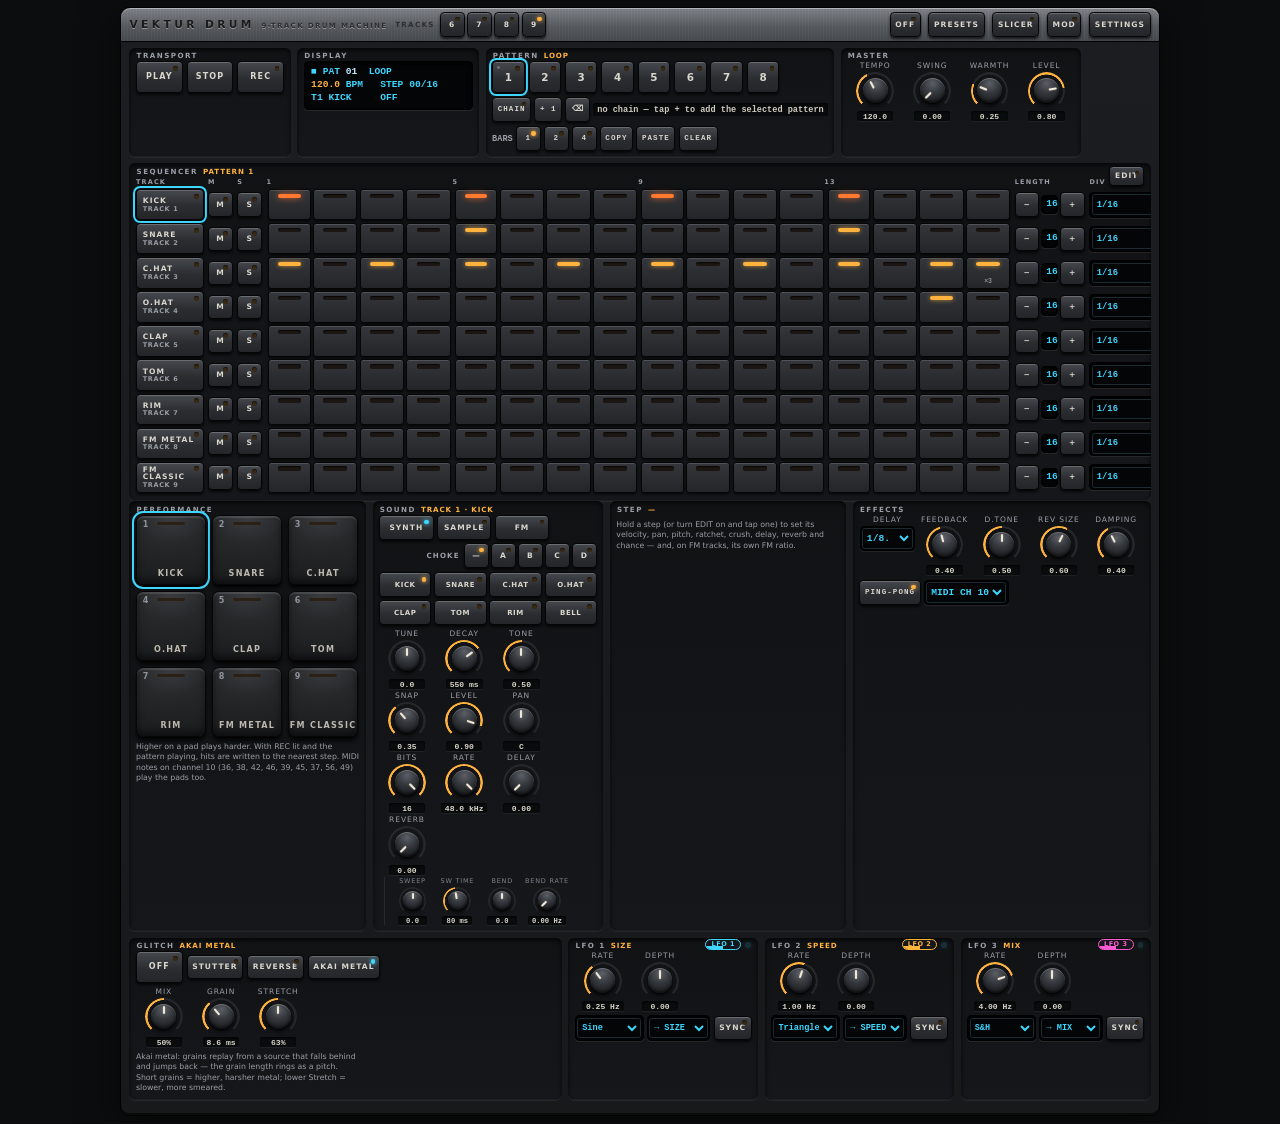
==== commit 145556b3: "Add files via upload" ====
--- a/index.html
+++ b/index.html
@@ -69,7 +69,8 @@
 <script id="vd-worklet">
 /* Vektur Drum — AudioWorklet processor. host.js prepends the parameter table and drumsMakeEngine(), so this file
    holds only the processor around the engine. Drum ops are Vektur VJ's protocol plus 'n' (track count) and the
-   step's FM ratio ('s' field 13; 'P' packs 10 fields per step for 9 tracks).
+   step's FM ratio ('s' field 13), NEW ring fields ('s' 14–18; 'P' packs 15 fields per step for 9 tracks),
+   NEW 'W' mod wire [slot, src, dense param index, amount] and 'L' slicer slot [slot, action, permute source].
    In Vektur VJ the drums render inside the Vektur Spectra synth's worklet; here they are the only thing in it.
    Messages in: {dr:[op,...]} (Vektur VJ's own drum protocol, extracted) · {m:[st,d1,d2]} MIDI · {tempo:bpm}
    Messages out, every 4 blocks: {dtel, drec} — the same telemetry the Vektur VJ panel reads. */
@@ -86,13 +87,14 @@
       if (d.panic) { for (const w of this.r.v) w.active = false; this.r.clearFx(); }
             if (d.dr) { const r = this.r, a = d.dr;   // Vektur Pulse: [op, ...args]
         if (a[0] === 'p') r.setParam(a[1], a[2]); else if (a[0] === 'ps') for (let i = 0; i < a[1].length; i++) r.setParam(i, a[1][i]);
-        else if (a[0] === 's') { r.setStep(a[1], a[2], a[3], a[4], a[5], a[6], a[7], a[8]); if (a.length > 9) r.setStepFx(a[1], a[2], a[3], a[9], a[10], a[11], a[12]); if (a.length > 13) r.setStepFm(a[1], a[2], a[3], a[13]); }
+        else if (a[0] === 's') { r.setStep(a[1], a[2], a[3], a[4], a[5], a[6], a[7], a[8]); if (a.length > 9) r.setStepFx(a[1], a[2], a[3], a[9], a[10], a[11], a[12]); if (a.length > 13) r.setStepFm(a[1], a[2], a[3], a[13]); if (a.length > 18) r.setStepRing(a[1], a[2], a[3], a[14], a[15], a[16], a[17], a[18]); }
         else if (a[0] === 'w') r.setSample(a[1], a[2], a[3]); else if (a[0] === 'k') r.setTrack(a[1], a[2], a[3], a[4]);
         else if (a[0] === 'b') r.setBars(a[1], a[2]); else if (a[0] === 'c') r.setChain(a[2], a[2].length, a[1]);
         else if (a[0] === 'y') r.select(a[1]); else if (a[0] === 'z') r.play(a[1]); else if (a[0] === 'r') r.recOn = a[1] ? 1 : 0;
         else if (a[0] === 'e') r.enabledFlag = a[1] ? 1 : 0;
         else if (a[0] === 'P') { const p = a[1], v = a[2]; r.setBars(p, v[0]); let i = 1;   // a whole pattern at once
-          for (let t = 0; t < DRUM_NOTES.length; t++) { r.setTrack(p, t, v[i], v[i + 1]); i += 2; for (let k = 0; k < 16; k++, i += 10) { r.setStep(p, t, k, v[i], v[i + 1], v[i + 2], v[i + 3], v[i + 4]); r.setStepFx(p, t, k, v[i + 5], v[i + 6], v[i + 7], v[i + 8]); r.setStepFm(p, t, k, v[i + 9]); } } }
+          for (let t = 0; t < DRUM_NOTES.length; t++) { r.setTrack(p, t, v[i], v[i + 1]); i += 2; for (let k = 0; k < 16; k++, i += 15) { r.setStep(p, t, k, v[i], v[i + 1], v[i + 2], v[i + 3], v[i + 4]); r.setStepFx(p, t, k, v[i + 5], v[i + 6], v[i + 7], v[i + 8]); r.setStepFm(p, t, k, v[i + 9]); r.setStepRing(p, t, k, v[i + 10], v[i + 11], v[i + 12], v[i + 13], v[i + 14]); } } }
+        else if (a[0] === 'W') r.setWire(a[1], a[2], a[3], a[4]); else if (a[0] === 'L') r.setSlice(a[1], a[2], a[3]);
         else if (a[0] === 'n') r.setTracks(a[1]); else if (a[0] === 'hit') r.midi(0x90, DRUM_NOTES[a[1]], a[2]); } };
   }
   process(inputs, outputs) {
@@ -228,6 +230,18 @@
 const LFO_SHAPES = ["Sine", "Triangle", "Saw", "Square", "S&H"];
 const LFO_DESTS = ["Mix", "Size", "Speed"];
 const LFO_DIVS = ["4 bars", "2 bars", "1 bar", "1/2", "1/4", "1/8", "1/16"];
+const SL_DIVS = ["1/32", "1/16", "1/8", "1/4"], SL_DIV_BEATS = [0.125, 0.25, 0.5, 1];
+const SL_STUTTER = ["×2", "×3", "×4", "×6", "×8"], SL_STUTTER_N = [2, 3, 4, 6, 8];
+const SL_HOLD = ["Off", "Stutter", "Reverse", "Tape stop", "Pitch", "Gate", "Scratch"];
+/* Slicer actions (the program): what each slice of the cycle plays. */
+const SL_ACTIONS = ["Thru", "Repeat", "Stutter", "Reverse", "Tape stop", "Tape start", "Pitch", "Speed", "Gate", "Permute", "Scratch", "Echo"];
+const SL_SHORT = ["·", "RPT", "STT", "REV", "STOP", "STRT", "PTCH", "SPD", "GATE", "PERM", "SCR", "ECHO"];
+const SL_SLOTS = 32;
+const MOD_SOURCES = ["LFO 1", "LFO 2", "LFO 3", "Env follower", "Chaos"];
+const MOD_WIRES = 32;
+const ENV_SRCS = ["Master", "Track 1", "Track 2", "Track 3", "Track 4", "Track 5", "Track 6", "Track 7", "Track 8", "Track 9"];
+const CHAOS_MODES = ["Lorenz", "Logistic", "Drift"];
+const RING_OSC = 9;   // ring master 0–8 = tracks 1–9, 9 = the ring's own sine oscillator
 const LFO_DIV_BEATS = [16, 8, 4, 2, 1, 0.5, 0.25];
 
 const DRUM_PARAMS = (() => {
@@ -288,6 +302,26 @@
       [`lfo${n}.sync`, "Sync", s, "bool", 0, 1, 0, "lin", "", []],
       [`lfo${n}.div`, "Division", s, "enum", 0, 6, 2, "lin", "", LFO_DIVS]);
   });
+  // Slicer (global, after the glitch): rearranges the whole output in beat-synced slices — its program is song data
+  rows.push(["sl.on", "Slicer", "Slicer", "bool", 0, 1, 0, "lin", "", []],
+    ["sl.mix", "Mix", "Slicer", "cont", 0, 1, 1, "lin", "", []],
+    ["sl.div", "Slice", "Slicer", "enum", 0, 3, 1, "lin", "", SL_DIVS],
+    ["sl.bars", "Cycle", "Slicer", "enum", 0, 1, 0, "lin", "", ["1 bar", "2 bars"]],
+    ["sl.density", "Density", "Slicer", "cont", 0, 1, 1, "lin", "", []],
+    ["sl.evolve", "Evolve", "Slicer", "cont", 0, 1, 0, "lin", "", []],
+    ["sl.seed", "Seed", "Slicer", "int", 0, 99, 1, "lin", "", []],
+    ["sl.speed", "Speed", "Slicer", "cont", 0.25, 2, 0.5, "log", "×", []],
+    ["sl.stutter", "Stutter", "Slicer", "enum", 0, 4, 2, "lin", "", SL_STUTTER],
+    ["sl.tape", "Tape time", "Slicer", "cont", 0.1, 1, 0.8, "lin", "", []],
+    ["sl.pitch", "Pitch", "Slicer", "int", -24, 24, -12, "lin", "st", []],
+    ["sl.hold", "Hold", "Slicer", "enum", 0, 6, 0, "lin", "", SL_HOLD]);
+  // modulation sources besides the LFOs
+  rows.push(["env.src", "Input", "Env follower", "enum", 0, 9, 0, "lin", "", ENV_SRCS],
+    ["env.att", "Attack", "Env follower", "cont", 0.0005, 0.2, 0.005, "log", "s", []],
+    ["env.rel", "Release", "Env follower", "cont", 0.01, 2, 0.15, "log", "s", []],
+    ["env.gain", "Gain", "Env follower", "cont", 0.25, 8, 2, "log", "×", []],
+    ["ch.mode", "Mode", "Chaos", "enum", 0, 2, 0, "lin", "", CHAOS_MODES],
+    ["ch.rate", "Rate", "Chaos", "cont", 0.02, 20, 0.5, "log", "Hz", []]);
   return rows;
 })();
 
@@ -299,6 +333,10 @@
    · per-track pitch sweep · choke groups A–D (replace the fixed closed→open hat choke)
    · FM voice: 3 operators, 4 algorithms, feedback, index envelope, wavefolder, noise; per-step modulator ratio
    · global glitch (stutter, reverse, Akai-style metallic time-stretch) with 3 LFOs
+   · modulation: 5 sources (LFO 1–3, envelope follower, chaos) → up to 32 wires to any dial
+   · per-step ring modulation (a master track or oscillator × chosen slave tracks, for the step's length)
+   · Slicer: beat-synced rearranging of the whole output (repeat, stutter, reverse, tape stop/start, pitch,
+     speed, gate, permute, scratch, echo), with density, evolve, seed and momentary hold
    · Rate at its top is "off" at any sample rate (Pulse held 96 kHz to 48 kHz) */
 function drumsMakeEngine(PARAMS, DIVB, NOTES, DEF_DIV) {
   const N = PARAMS.length, kT = NOTES.length, kS = 16, kP = 8, kC = 16, kCR = 16, kPi = Math.PI, ND = DIVB.length;
@@ -315,6 +353,14 @@
   const GL_ON = ID['gl.on'], GL_MODE = ID['gl.mode'], GL_MIX = ID['gl.mix'], GL_SIZE = ID['gl.size'], GL_SPEED = ID['gl.speed'];
   const LF = [1, 2, 3].map(n => ['rate', 'shape', 'depth', 'dest', 'sync', 'div'].map(k => ID[`lfo${n}.${k}`]));
   const LDIV = [16, 8, 4, 2, 1, 0.5, 0.25], GL_SLICE = [0.125, 0.25, 0.5, 1, 2];   // LFO divisions, stutter slices (beats)
+  const SL = ['on', 'mix', 'div', 'bars', 'density', 'evolve', 'seed', 'speed', 'stutter', 'tape', 'pitch', 'hold'].map(k => ID['sl.' + k]);
+  const [SL_ON, SL_MIX, SL_DIV, SL_BARS, SL_DEN, SL_EVO, SL_SEED, SL_SPEED, SL_STUT, SL_TAPE, SL_PITCH, SL_HOLD] = SL;
+  const ENV_SRC = ID['env.src'], ENV_ATT = ID['env.att'], ENV_REL = ID['env.rel'], ENV_GAIN = ID['env.gain'], CH_MODE = ID['ch.mode'], CH_RATE = ID['ch.rate'];
+  const SLDIVB = [0.125, 0.25, 0.5, 1], SLSTUT = [2, 3, 4, 6, 8], SLHOLD = [0, 2, 3, 4, 6, 8, 10];   // hold → action
+  const NSLOT = 32, NWIRE = 32, NSRC = 5, RINGOSC = 9;
+  const PLOG = new Uint8Array(N); PARAMS.forEach((p, i) => { PLOG[i] = p[7] === 'log' ? 1 : 0; });
+  const normP = (i, v) => { const mn = PMIN[i], mx = PMAX[i]; if (PLOG[i]) return mn > 0 ? Math.log(v / mn) / Math.log(mx / mn) : Math.cbrt(clampd(v / mx, 0.0, 1.0)); return (v - mn) / (mx - mn); };
+  const denormP = (i, t) => { const mn = PMIN[i], mx = PMAX[i]; t = clampd(t, 0.0, 1.0); if (PLOG[i]) return mn > 0 ? mn * Math.pow(mx / mn, t) : mx * t * t * t; return mn + t * (mx - mn); };
   const clampd = (v, a, b) => v < a ? a : (v > b ? b : v);
   const lround = x => x < 0 ? -Math.round(-x) : Math.round(x);   // C lround / round: halves away from zero
   const ftz = x => Math.abs(x) < 1e-18 ? 0.0 : x;
@@ -329,17 +375,18 @@
   }
   const newVoice = () => ({ active: false, model: 0, t: 0.0, amp: 0.0, ampK: 1.0, pe: 0.0, peK: 1.0, ck: 0.0, ckK: 1.0, choke: 1.0,
     ph: new Float64Array(6), vel: 1.0, swE: 0.0, swK: 1.0, stepRatio: 0.0, fcInc: 0.0, m1Inc: 0.0, m2Inc: 0.0, fmI: 0.0, ie: 0.0, ieK: 1.0, fmFb: 0.0, fmFold: 0.0, fmN: 0.0, fmAlgo: 0, m1y: 0.0, m1y2: 0.0, pan: 0.0, pitch: 0.0, ratio: 1.0, bph: 0.0, hold: 0.0, holdPh: 0.0, out: 0.0, gl: 0.0, gr: 0.0, cq: 0.0, sdly: 0.0, srev: 0.0, spos: 0.0, slp: 0.0, slpA: 1.0, f1: new Svf(), f2: new Svf() });
-  const kSF = 10;   // per step: on, velocity, pan, pitch, ratchet, crush, delay send, reverb send, probability, FM ratio (0 = track's)
+  const kSF = 15;   // per step: on, velocity, pan, pitch, ratchet, crush, delay send, reverb send, probability, FM ratio (0 = track's),
+                     //           ring on, ring master (0–8 track, 9 oscillator), ring slaves (bit mask), ring amount, ring oscillator Hz
   class Drums {
     constructor(rate) {
       this.target = Float32Array.from(PDEF); this.sm = Float64Array.from(PDEF);
       this.step = new Float32Array(kP * kT * kS * kSF);
-      for (let i = 0; i < kP * kT * kS; i++) { this.step[i * kSF + 1] = 0.8; this.step[i * kSF + 4] = 1; this.step[i * kSF + 8] = 1; }
+      for (let i = 0; i < kP * kT * kS; i++) { this.step[i * kSF + 1] = 0.8; this.step[i * kSF + 4] = 1; this.step[i * kSF + 8] = 1; } for (let i = 0; i < kP * kT * kS; i++) this.step[i * kSF + 14] = 220;   // ring oscillator default
       this.smp = new Array(kT).fill(null);   // each track's imported sample: { d: Float32Array (mono), rate }
       this.trkLen = new Int32Array(kP * kT).fill(kS); this.trkDiv = new Int32Array(kP * kT).fill(DEF_DIV); this.patBars = new Int32Array(kP).fill(1);
       this.chain = new Int32Array(kC); this.chainN = 0; this.chainOn = 0; this.want = 0; this.jumpReq = 0; this.playReq = -1; this.recOn = 0;
       this.enabledFlag = 0; this.tempo = Math.fround(120); this.hostBeat = 0.0; this.beatSerial = 0;
-      this.tel = new Float32Array(4 + 3 * kT + 3); this.recQ = []; this.nTr = kT;
+      this.tel = new Float32Array(4 + 3 * kT + 3 + NSRC + 2); this.recQ = []; this.nTr = kT;
       this.sr = 48000.0; this.beat = 0.0; this.beatSeen = 0; this.crCount = 0;
       this.wasEnabled = false; this.running = false; this.waiting = false; this.startAt = 0.0; this.patStart = 0.0; this.cur = 0; this.chainPos = 0;
       this.nextIdx = new Float64Array(kT); this.nextBeat = new Float64Array(kT); this.skipIdx = new Float64Array(kT);
@@ -354,6 +401,21 @@
       // glitch: 2.2 s history (written always, so a glitch engages on what just played), LFOs, mode state
       this.gb = [null, null]; this.gbLen = 0; this.gw = 0; this.gAbs = 0;
       this.lfoPh = new Float64Array(3); this.lfoHold = new Float64Array(3); this.lfoV = new Float64Array(3); this.lrng = new Uint32Array([0x2545F491]);
+      // modulation: effective values (smoothed + wires), sources, wires
+      this.mv = new Float64Array(N); this.mv.set(this.sm); this.srcV = new Float64Array(NSRC);
+      this.wSrc = new Int8Array(NWIRE); this.wDst = new Int16Array(NWIRE).fill(-1); this.wAmt = new Float64Array(NWIRE);
+      this.wired = new Uint8Array(N); this.modOff = new Float64Array(N); this.modList = new Int16Array(NWIRE); this.nMod = 0;
+      this.envPk = 0.0; this.envV = 0.0; this.chX = 0.1; this.chY = 0.0; this.chZ = 0.0; this.chL = 0.5; this.chPh = 0.0; this.chOut = 0.0; this.chrng = new Uint32Array([0x6C078965]);
+      // per-step ring modulation (one ring at a time: the latest ring step)
+      this.yr = new Float64Array(kT); this.act = new Uint8Array(kT);
+      this.rOn = false; this.rMaster = 0; this.rMask = 0; this.rAmt = 0.0; this.rHz = 220.0; this.rEnd = 0.0; this.rPh = 0.0; this.rS = 0.0; this.rEnv = 0.0;
+      // Slicer: program, history, cycle state
+      this.slAct = new Uint8Array(NSLOT); this.slSrc = new Uint8Array(NSLOT); for (let i = 0; i < NSLOT; i++) this.slSrc[i] = i;
+      this.sb = [null, null]; this.sbLen = 0; this.sw = 0; this.sAbs = 0.0; this.curSt = new Float64Array(NSLOT).fill(-1); this.prevSt = new Float64Array(NSLOT).fill(-1);
+      this.sCyc = -1; this.sIdx = -1; this.sAct = 0; this.sSrc = 0; this.sStart = 0.0; this.sL = 1.0; this.sMixS = 0.0; this.sHold = 0; this.slrng = new Uint32Array([1]);
+      this.sLastP = -1.0; this.sLastG = 1.0; this.dclL = 0.0; this.dclR = 0.0; this.dclN = 0;
+      this.cSlOn = false; this.cSlMix = 0.0; this.cSlDiv = 1; this.cSlBars = 0; this.cSlDen = 1.0; this.cSlEvo = 0.0; this.cSlSeed = 1; this.cSlSpeed = 0.5;
+      this.cSlStut = 2; this.cSlTape = 0.8; this.cSlPitch = -12; this.cSlHold = 0;
       this.cGlOn = false; this.cGlMode = 0; this.cGlMix = 0.0; this.cGlSize = 0.0; this.cGlSpeed = 0.0; this.gMixS = 0.0; this.gModeNow = -1;
       this.gCap = -1; this.gStart = 0; this.gLen = 1; this.gPos = 0.0; this.gSrc = 0.0; this.gi = 0; this.gG = 0;
       // control-rate caches (inputs only change in control(): bit-identical to computing them per sample)
@@ -373,11 +435,14 @@
       }
       this.store = new Float64Array(total);
       this.gbLen = Math.ceil(sr * 2.2) + 4; this.gb = [new Float32Array(this.gbLen), new Float32Array(this.gbLen)];
+      this.sbLen = Math.ceil(sr * 14.0) + 4; this.sb = [new Float32Array(this.sbLen), new Float32Array(this.sbLen)];   // slicer: 2 bars + a slice at 40 BPM
+      this.ringK = 1.0 - Math.exp(-1.0 / (0.002 * sr)); this.rEnvK = Math.exp(-1.0 / (0.02 * sr));
       let q = 0; const sub = n => { const a = this.store.subarray(q, q + n); q += n; return a; };
       for (let c = 0; c < 2; c++) this.dly[c] = sub(this.dlyLen);
       for (let c = 0; c < 2; c++) { for (let k = 0; k < 8; k++) this.rvC[c * 8 + k] = sub(this.rvCL[c * 8 + k]); for (let k = 0; k < 4; k++) this.rvA[c * 4 + k] = sub(this.rvAL[c * 4 + k]); }
       this.clearFx();
       for (let i = 0; i < N; i++) this.sm[i] = this.target[i];
+      if (this.mv) this.mv.set(this.sm);
       for (let t = 0; t < kT; t++) this.v[t] = newVoice();
     }
     clearFx() {
@@ -386,6 +451,9 @@
       this.dcX[0] = this.dcX[1] = this.dcY[0] = this.dcY[1] = 0.0; this.quiet = 0;
       this.fxZero = this.dlyLen + 1;   // buffers are all zero now
       if (this.gb[0]) { this.gb[0].fill(0); this.gb[1].fill(0); } this.gw = 0; this.gAbs = 0; this.gMixS = 0.0; this.gModeNow = -1;
+      if (this.sb[0]) { this.sb[0].fill(0); this.sb[1].fill(0); } this.sw = 0; this.sAbs = 0.0; this.sMixS = 0.0; this.sCyc = -1; this.sIdx = -1; this.sHold = 0;
+      this.sLastP = -1.0; this.dclL = this.dclR = 0.0; this.dclN = 0;
+      this.rS = 0.0; this.rOn = false; this.rEnv = 0.0;
     }
     // ---- API (main thread → worklet messages, or direct in tests)
     setParam(id, value) { if (id < 0 || id >= N) return; this.target[id] = Math.min(Math.max(Math.fround(value), PMIN[id]), PMAX[id]); }
@@ -411,6 +479,20 @@
       if (p < 0 || p >= kP || t < 0 || t >= kT || s < 0 || s >= kS) return;
       this.step[((p * kT + t) * kS + s) * kSF + 9] = ratio > 0 ? Math.min(Math.max(ratio, 0.25), 16) : 0;
     }
+    setStepRing(p, t, s, on, master, mask, amt, hz) {
+      if (p < 0 || p >= kP || t < 0 || t >= kT || s < 0 || s >= kS) return;
+      const i = ((p * kT + t) * kS + s) * kSF;
+      this.step[i + 10] = on ? 1 : 0; this.step[i + 11] = Math.min(Math.max(master | 0, 0), RINGOSC);
+      this.step[i + 12] = Math.min(Math.max(mask | 0, 0), (1 << kT) - 1); this.step[i + 13] = clampd(amt, 0.0, 1.0); this.step[i + 14] = clampd(hz, 20.0, 5000.0);
+    }
+    setWire(slot, src, dst, amt) {   // dst: dense parameter index, −1 = empty
+      if (slot < 0 || slot >= NWIRE) return;
+      this.wSrc[slot] = Math.min(Math.max(src | 0, 0), NSRC - 1); this.wDst[slot] = dst >= 0 && dst < N ? dst : -1; this.wAmt[slot] = clampd(amt, -1.0, 1.0);
+      this.wired.fill(0); let n = 0;
+      for (let w = 0; w < NWIRE; w++) { const d = this.wDst[w]; if (d < 0) continue; if (!this.wired[d]) { this.wired[d] = 1; this.modList[n++] = d; } }
+      this.nMod = n;
+    }
+    setSlice(slot, act, src) { if (slot < 0 || slot >= NSLOT) return; this.slAct[slot] = Math.min(Math.max(act | 0, 0), 11); this.slSrc[slot] = Math.min(Math.max(src | 0, 0), NSLOT - 1); }
     setTracks(n) { this.nTr = Math.min(Math.max(n | 0, 1), kT); for (let t = this.nTr; t < kT; t++) this.v[t].active = false; }
     setTrack(p, t, len, div) { if (p < 0 || p >= kP || t < 0 || t >= kT) return; this.trkLen[p * kT + t] = Math.min(Math.max(len | 0, 1), kS); this.trkDiv[p * kT + t] = Math.min(Math.max(div | 0, 0), ND - 1); }
     setBars(p, bars) { if (p >= 0 && p < kP) this.patBars[p] = bars >= 4 ? 4 : (bars >= 2 ? 2 : 1); }
@@ -419,8 +501,8 @@
     play(on) { this.playReq = on ? 1 : 0; }
     setTempo(bpm, beat) { this.tempo = Math.fround(bpm); this.hostBeat = beat; this.beatSerial++; }
 
-    P(id) { return this.sm[id]; }
-    Pi(id) { return lround(this.sm[id]); }
+    P(id) { return this.mv[id]; }              // smoothed value + modulation
+    Pi(id) { return lround(this.mv[id]); }
     T(id) { return this.target[id]; }
     tp(t, k) { return T1 + t * TSTRIDE + k; }
     S(p, t, s, f) { return this.step[((p * kT + t) * kS + s) * kSF + f]; }
@@ -602,6 +684,10 @@
       if (prob < 0.999 && xs(this.prng) / 4294967296.0 >= prob) { this.ratLeft[t] = 0; return; }   // probability: this time it doesn't play
       const cr = this.S(cur, t, s, 5), sd = this.S(cur, t, s, 6), sv = this.S(cur, t, s, 7), fr = this.S(cur, t, s, 9);
       this.trigger(t, vel, pan, pitch, cr, sd, sv, fr); this.ratFm[t] = fr;
+      if (this.S(cur, t, s, 10) > 0.5) {   // ring step: master × slaves for this step's length
+        this.rOn = true; this.rMaster = lround(this.S(cur, t, s, 11)); this.rMask = lround(this.S(cur, t, s, 12));
+        this.rAmt = this.S(cur, t, s, 13); this.rHz = this.S(cur, t, s, 14); this.rEnd = this.beat + this.stepBeats(t); this.rPh = 0.0;
+      }
       if (rat > 1) { this.ratLeft[t] = rat - 1; this.ratDt[t] = this.stepBeats(t) / rat; this.ratNext[t] = this.beat + this.ratDt[t]; this.ratVel[t] = vel; this.ratPan[t] = pan; this.ratPitch[t] = pitch; this.ratFx[t * 3] = cr; this.ratFx[t * 3 + 1] = sd; this.ratFx[t * 3 + 2] = sv; }
       else this.ratLeft[t] = 0;
     }
@@ -629,6 +715,9 @@
     control() {
       const a = 1.0 - Math.exp(-kCR / (0.01 * this.sr)), sm = this.sm, tg = this.target;
       for (let i = 0; i < N; i++) { const t = tg[i]; if (PSM[i]) sm[i] += (t - sm[i]) * a; else sm[i] = t; }
+      this.modSources();                                   // reads its own parameters (a wired one: last tick's value)
+      this.mv.set(sm);
+      if (this.nMod > 0) this.applyWires();
       this.cAnySolo = false;
       for (let t = 0; t < kT; t++) {
         this.cMute[t] = this.Pi(this.tp(t, 12)) === 1 ? 1 : 0; this.cSolo[t] = this.Pi(this.tp(t, 13)) === 1 ? 1 : 0; this.cAnySolo = this.cAnySolo || this.cSolo[t] === 1;
@@ -639,7 +728,56 @@
       this.cDlyGlide = 1.0 - Math.exp(-1.0 / (0.05 * this.sr));
       this.cLpA = 1.0 - Math.exp(-2.0 * kPi * Math.min(800.0 * Math.pow(2, this.P(DLYTONE) * 4.3), this.sr * 0.45) / this.sr);
       for (let t = 0; t < kT; t++) if (this.v[t].active) { const w = this.v[t]; w.bph += this.P(this.tp(t, 14)) * kCR / this.sr; if (w.bph >= 1.0) w.bph -= 1.0; w.swE *= w.swK; this.voiceCoefs(t); }
-      this.glitchControl();
+      this.glitchControl(); this.slicerControl();
+    }
+    srcP(id) { return this.wired[id] ? this.mv[id] : this.sm[id]; }
+    // ---- modulation sources: LFO 1–3, envelope follower, chaos (control rate)
+    modSources() {
+      const sr = this.sr;
+      for (let i = 0; i < 3; i++) {
+        const L = LF[i], shape = lround(this.srcP(L[1]));
+        let ph = this.lfoPh[i], wrapped = false;
+        if (lround(this.srcP(L[4])) === 1) { const per = LDIV[Math.min(Math.max(lround(this.srcP(L[5])), 0), 6)], np = (this.beat / per) % 1; const q = np < 0 ? np + 1 : np; wrapped = q < ph; ph = q; }
+        else { ph += this.srcP(L[0]) * kCR / sr; if (ph >= 1.0) { ph -= Math.floor(ph); wrapped = true; } }
+        this.lfoPh[i] = ph;
+        if (wrapped || this.lfoHold[i] === 0.0) this.lfoHold[i] = xs(this.lrng) / 2147483648.0 - 1.0;
+        const v = shape === 0 ? Math.sin(2.0 * kPi * ph) : shape === 1 ? 1.0 - 4.0 * Math.abs(ph - 0.5) : shape === 2 ? 2.0 * ph - 1.0 : shape === 3 ? (ph < 0.5 ? 1.0 : -1.0) : this.lfoHold[i];
+        this.lfoV[i] = v; this.srcV[i] = v;
+      }
+      { // envelope follower (peak since the last tick → attack / release)
+        const pk = this.envPk; this.envPk = 0.0;
+        const k = pk > this.envV ? 1.0 - Math.exp(-kCR / (clampd(this.srcP(ENV_ATT), 0.0005, 0.2) * sr)) : 1.0 - Math.exp(-kCR / (clampd(this.srcP(ENV_REL), 0.01, 2.0) * sr));
+        this.envV = ftz(this.envV + (pk - this.envV) * k);
+        this.srcV[3] = clampd(this.envV * this.srcP(ENV_GAIN), 0.0, 1.0);
+      }
+      { // chaos
+        const mode = lround(this.srcP(CH_MODE)), rate = clampd(this.srcP(CH_RATE), 0.02, 20.0), dt = rate * kCR / sr;
+        if (mode === 0) {   // Lorenz attractor, two Euler steps per tick
+          for (let s = 0; s < 2; s++) { const h = dt * 0.5, x = this.chX, y = this.chY, z = this.chZ;
+            this.chX = x + h * 10.0 * (y - x); this.chY = y + h * (x * (28.0 - z) - y); this.chZ = z + h * (x * y - 8.0 / 3.0 * z); }
+          this.chOut = clampd(this.chX / 20.0, -1.0, 1.0);
+        } else if (mode === 1) {   // logistic map at the rate: chaotic steps
+          this.chPh += dt; if (this.chPh >= 1.0) { this.chPh -= Math.floor(this.chPh); this.chL = 3.99 * this.chL * (1.0 - this.chL); if (this.chL <= 0.0 || this.chL >= 1.0) this.chL = 0.5; }
+          this.chOut = 2.0 * this.chL - 1.0;
+        } else {   // drift: a bounded random walk
+          this.chOut += (xs(this.chrng) / 4294967296.0 - 0.5) * dt * 4.0;
+          if (this.chOut > 1.0) this.chOut = 2.0 - this.chOut; else if (this.chOut < -1.0) this.chOut = -2.0 - this.chOut;
+        }
+        this.srcV[4] = this.chOut;
+      }
+    }
+    applyWires() {
+      const off = this.modOff, sm = this.sm, mv = this.mv;
+      for (let n = 0; n < this.nMod; n++) off[this.modList[n]] = 0.0;
+      for (let w = 0; w < NWIRE; w++) { const d = this.wDst[w]; if (d >= 0) off[d] += this.wAmt[w] * this.srcV[this.wSrc[w]]; }
+      for (let n = 0; n < this.nMod; n++) { const d = this.modList[n]; const v = denormP(d, normP(d, sm[d]) + off[d]); mv[d] = PSM[d] ? v : Math.round(v); }
+    }
+    slicerControl() {
+      this.cSlOn = this.Pi(SL_ON) === 1; this.cSlMix = clampd(this.P(SL_MIX), 0.0, 1.0);
+      this.cSlDiv = Math.min(Math.max(this.Pi(SL_DIV), 0), 3); this.cSlBars = Math.min(Math.max(this.Pi(SL_BARS), 0), 1);
+      this.cSlDen = clampd(this.P(SL_DEN), 0.0, 1.0); this.cSlEvo = clampd(this.P(SL_EVO), 0.0, 1.0); this.cSlSeed = this.Pi(SL_SEED);
+      this.cSlSpeed = clampd(this.P(SL_SPEED), 0.25, 2.0); this.cSlStut = Math.min(Math.max(this.Pi(SL_STUT), 0), 4);
+      this.cSlTape = clampd(this.P(SL_TAPE), 0.1, 1.0); this.cSlPitch = this.Pi(SL_PITCH); this.cSlHold = Math.min(Math.max(this.Pi(SL_HOLD), 0), 6);
     }
     publish(live) {
       const tel = this.tel;
@@ -651,6 +789,8 @@
         tel[4 + 2 * kT + t] = this.v[t].active ? clampd(this.v[t].amp * this.v[t].vel, 0.0, 1.0) : 0;
       }
       for (let i = 0; i < 3; i++) tel[4 + 3 * kT + i] = this.cGlOn ? this.lfoV[i] : 0;
+      for (let i = 0; i < NSRC; i++) tel[4 + 3 * kT + 3 + i] = this.srcV[i];
+      tel[4 + 3 * kT + 3 + NSRC] = this.cSlOn ? this.sIdx : -1; tel[4 + 3 * kT + 4 + NSRC] = this.cSlOn ? this.sAct : 0;
     }
     render(L, R, frames) {
       const en = this.enabledFlag !== 0;
@@ -658,6 +798,7 @@
       if (!en) return;
       if (this.beatSerial !== this.beatSeen) { this.beatSeen = this.beatSerial; const d = this.hostBeat - this.beat; if (Math.abs(d) > 0.25) this.beat += d; else this.beat += d * 0.1; }
       const bpm = clampd(this.tempo, 20.0, 400.0), dB = bpm / 60.0 / this.sr;
+      this.envT = lround(this.P(ENV_SRC)) - 1;   // −1 = master
       this.cBpm = bpm; this.cDsec = clampd(DIVB[this.cDiv] * 60.0 / bpm, 0.01, 3.0);   // tempo is read per block, the division per control tick
       const o = this.o2;
       for (let f = 0; f < frames; f++) {
@@ -666,14 +807,19 @@
         this.sequence();
         this.beat += dB;
         let any = false; for (const w of this.v) if (w.active) { any = true; break; }
-        if (!any && !this.cGlOn && this.gMixS === 0.0 && this.quiet > Math.trunc(this.dlyT) + Math.trunc(this.sr * 0.5)) continue;
+        if (!any && !this.cGlOn && this.gMixS === 0.0 && !this.cSlOn && this.sMixS === 0.0 && this.quiet > Math.trunc(this.dlyT) + Math.trunc(this.sr * 0.5)) continue;
         const solo = this.cAnySolo;
         let l = 0.0, r = 0.0, sl = 0.0, sr2 = 0.0, rl = 0.0, rr = 0.0;
+        const yv = this.yr, act = this.act;
+        for (let t = 0; t < kT; t++) { act[t] = this.v[t].active ? 1 : 0; yv[t] = act[t] ? this.voiceTick(t) : 0.0; }
+        if (this.rOn || this.rS !== 0.0) this.ring(yv);
+        const envT = this.envT;
         for (let t = 0; t < kT; t++) {
-          if (!this.v[t].active) continue;
-          let y = this.voiceTick(t);
+          if (!act[t]) continue;
+          let y = yv[t];
           if (this.cMute[t] === 1 || (solo && this.cSolo[t] !== 1)) continue;
           y *= this.P(this.tp(t, 5)) * this.v[t].vel * this.v[t].vel;
+          if (t === envT) { const a = Math.abs(y); if (a > this.envPk) this.envPk = a; }
           const yl = y * this.v[t].gl, yr = y * this.v[t].gr;
           l += yl; r += yr;
           const ds = Math.min(1.0, this.P(this.tp(t, 10)) + this.v[t].sdly), rs = Math.min(1.0, this.P(this.tp(t, 11)) + this.v[t].srev);   // track send + the step's
@@ -683,6 +829,9 @@
         else { o[0] = l; o[1] = r; this.fx(o, sl, sr2, rl, rr, bpm); l = o[0]; r = o[1]; }
         { const gw = this.gw; this.gb[0][gw] = l; this.gb[1][gw] = r; this.gw = gw + 1 === this.gbLen ? 0 : gw + 1; this.gAbs++; }
         if (this.cGlOn || this.gMixS !== 0.0) { o[0] = l; o[1] = r; this.glitch(o, bpm); l = o[0]; r = o[1]; }
+        { const sw = this.sw; this.sb[0][sw] = l; this.sb[1][sw] = r; this.sw = sw + 1 === this.sbLen ? 0 : sw + 1; this.sAbs++; }
+        if (this.cSlOn || this.sMixS !== 0.0) { o[0] = l; o[1] = r; this.slicer(o, bpm); l = o[0]; r = o[1]; }
+        if (envT < 0) { const a = Math.max(Math.abs(l), Math.abs(r)); if (a > this.envPk) this.envPk = a; }
         const wm = this.P(WARMTH), lv = this.P(LEVEL);
         for (let c = 0; c < 2; c++) {
           let x = c === 0 ? l : r;
@@ -700,19 +849,10 @@
       this.publish(true);
     }
     // ---- glitch: 3 LFOs (control rate) modulate mix / size / speed
-    glitchControl() {
-      const mod = [0.0, 0.0, 0.0], sr = this.sr;
+    glitchControl() {   // LFO n → its own glitch target (Mix / Size / Speed); wires go through applyWires
+      const mod = [0.0, 0.0, 0.0];
       this.cGlOn = this.Pi(GL_ON) === 1;
-      for (let i = 0; i < 3; i++) {
-        const L = LF[i], shape = this.Pi(L[1]), depth = this.P(L[2]), dest = Math.min(Math.max(this.Pi(L[3]), 0), 2);
-        let ph = this.lfoPh[i], wrapped = false;
-        if (this.Pi(L[4]) === 1) { const per = LDIV[Math.min(Math.max(this.Pi(L[5]), 0), 6)], np = (this.beat / per) % 1; const q = np < 0 ? np + 1 : np; wrapped = q < ph; ph = q; }
-        else { ph += this.P(L[0]) * kCR / sr; if (ph >= 1.0) { ph -= Math.floor(ph); wrapped = true; } }
-        this.lfoPh[i] = ph;
-        if (wrapped || this.lfoHold[i] === 0.0) this.lfoHold[i] = xs(this.lrng) / 2147483648.0 - 1.0;
-        const v = shape === 0 ? Math.sin(2.0 * kPi * ph) : shape === 1 ? 1.0 - 4.0 * Math.abs(ph - 0.5) : shape === 2 ? 2.0 * ph - 1.0 : shape === 3 ? (ph < 0.5 ? 1.0 : -1.0) : this.lfoHold[i];
-        this.lfoV[i] = v; mod[dest] += depth * v;
-      }
+      for (let i = 0; i < 3; i++) { const L = LF[i], dest = Math.min(Math.max(this.Pi(L[3]), 0), 2); mod[dest] += this.P(L[2]) * this.lfoV[i]; }
       this.cGlMode = Math.min(Math.max(this.Pi(GL_MODE), 0), 2);
       this.cGlMix = clampd(this.P(GL_MIX) + mod[0], 0.0, 1.0);
       this.cGlSize = clampd(this.P(GL_SIZE) + mod[1], 0.0, 1.0);
@@ -757,6 +897,85 @@
       }
       const m = this.gMixS;
       o[0] += (wl - o[0]) * m; o[1] += (wr - o[1]) * m;
+    }
+    // ---- per-step ring modulation: slaves × (the master track's waveform, level-normalised, or a sine)
+    ring(yr) {
+      const on = this.rOn && this.beat < this.rEnd; if (!on) this.rOn = false;
+      this.rS += ((on ? this.rAmt : 0.0) - this.rS) * this.ringK; if (!on && this.rS < 1e-5) { this.rS = 0.0; return; }
+      let c;
+      if (this.rMaster >= RINGOSC) { this.rPh += this.rHz / this.sr; if (this.rPh >= 1.0) this.rPh -= 1.0; c = Math.sin(2.0 * kPi * this.rPh); }
+      else { const m = yr[this.rMaster], a = Math.abs(m); this.rEnv = a > this.rEnv ? a : this.rEnv * this.rEnvK; c = this.rEnv > 0.003 ? clampd(m / this.rEnv, -1.5, 1.5) : 0.0; }
+      const g = this.rS, mask = this.rMask;
+      for (let t = 0; t < kT; t++) if ((mask >> t) & 1) yr[t] += (yr[t] * c - yr[t]) * g;
+    }
+    // ---- Slicer
+    sRead(c, pos) {
+      const N2 = this.sbLen, b = this.sb[c], i = Math.floor(pos), fr = pos - i;
+      let a = i % N2; if (a < 0) a += N2; const n = a + 1 === N2 ? 0 : a + 1;
+      return b[a] + (b[n] - b[a]) * fr;
+    }
+    srnd() { return xs(this.slrng) / 4294967296.0; }
+    slicer(o, bpm) {
+      const sr = this.sr;
+      this.sMixS += ((this.cSlOn ? this.cSlMix : 0.0) - this.sMixS) * 0.002;
+      if (!this.cSlOn && this.sMixS < 1e-5) { this.sMixS = 0.0; this.sCyc = -1; this.sIdx = -1; this.sHold = 0; this.dclN = 0; this.sLastP = -1.0; return; }
+      const sb = SLDIVB[this.cSlDiv], cycB = Math.min((this.cSlBars + 1) * 4.0, NSLOT * sb), n = Math.round(cycB / sb);
+      const cyc = Math.floor(this.beat / cycB), i = Math.min(n - 1, Math.floor((this.beat - cyc * cycB) / sb));
+      const L = Math.max(64.0, Math.round(sb * 60.0 / bpm * sr));
+      if (cyc !== this.sCyc) {
+        const next = this.sCyc >= 0 && cyc === this.sCyc + 1;
+        for (let k = 0; k < NSLOT; k++) { this.prevSt[k] = next ? this.curSt[k] : -1; this.curSt[k] = -1; }
+        this.sCyc = cyc; this.sIdx = -1;
+        this.slrng[0] = ((this.cSlSeed + 1) * 2654435761 + cyc * 40503) >>> 0 || 1;   // the same seed gives the same variations
+      }
+      let fresh = false;
+      if (i !== this.sIdx) {   // a new slice: its action
+        this.sIdx = i; this.curSt[i] = this.sAbs - 1; this.sStart = this.sAbs - 1; this.sL = L; fresh = true;
+        let a = this.slAct[i], src = this.slSrc[i];
+        const r1 = this.srnd(), r2 = this.srnd(), r3 = this.srnd(), r4 = this.srnd();
+        if (a !== 0 && r1 >= this.cSlDen) a = 0;
+        if (r2 < this.cSlEvo) { a = 1 + Math.floor(r3 * 11); src = Math.floor(r4 * n); }
+        this.sAct = a; this.sSrc = src;
+      }
+      if (this.cSlHold !== this.sHold) {   // momentary hold: starts now, over everything; release → through to the next slice
+        this.sHold = this.cSlHold; this.sStart = this.sAbs - 1; this.sL = L;
+        this.sAct = this.sHold > 0 ? SLHOLD[this.sHold] : 0;
+      } else if (fresh && this.sHold > 0) this.sAct = SLHOLD[this.sHold];
+      const a = this.sAct;
+      const oo = this.sAbs - this.sStart, Ls = this.sL;
+      const prev = i > 0 ? this.curSt[i - 1] : this.prevSt[n - 1];
+      let pos = -1.0, gain = 1.0, echo = false;
+      switch (a) {
+        case 1: if (prev >= 0) pos = prev + oo % Ls; break;                                              // repeat the previous slice
+        case 2: { const seg = Ls / SLSTUT[this.cSlStut]; pos = this.sStart + oo % seg; break; }           // stutter
+        case 3: { const base = this.prevSt[i] >= 0 ? this.prevSt[i] : prev; if (base >= 0) pos = base + (Ls - 1.0 - oo % Ls); break; }   // reverse (last cycle's slice, in place)
+        case 4: { const T = Ls * this.cSlTape; if (oo < T) { pos = this.sStart + oo - oo * oo / (2.0 * T); gain = Math.min(1.0, (T - oo) / 64.0); } else gain = 0.0, pos = this.sStart; break; }   // tape stop
+        case 5: { const T = Ls * this.cSlTape; pos = oo < T ? this.sStart + oo * oo / (2.0 * T) : this.sStart + T * 0.5 + (oo - T); break; }   // tape start
+        case 6: case 7: { const rr = a === 6 ? Math.pow(2.0, this.cSlPitch / 12.0) : this.cSlSpeed;     // pitch / speed
+          if (rr <= 1.0) pos = this.sStart + oo * rr; else if (prev >= 0) pos = prev + (oo * rr) % Ls; break; }
+        case 8: gain = 0.0; pos = this.sStart; break;                                                      // gate
+        case 9: { const j = Math.min(this.sSrc, n - 1); if (j !== i) { const base = j < i ? this.curSt[j] : this.prevSt[j]; if (base >= 0) pos = base + oo % Ls; } break; }   // permute
+        case 10: if (prev >= 0) pos = prev + Ls * 0.5 + Ls * 0.45 * Math.sin(4.0 * kPi * oo / Ls); break;   // scratch
+        case 11: if (prev >= 0) { pos = prev + oo % Ls; echo = true; } break;                               // echo: + the previous slice
+      }
+      if (a === 0 || pos < 0 || pos > this.sAbs - 1.0 || pos < this.sAbs - this.sbLen + 2.0) pos = -1.0;   // through (or not recorded yet / any more)
+      let yl = o[0], yr = o[1];
+      if (pos >= 0) {
+        let wl = this.sRead(0, pos) * gain, wr = this.sRead(1, pos) * gain;
+        if (echo) { wl = o[0] + 0.6 * wl; wr = o[1] + 0.6 * wr; }
+        yl += (wl - yl) * this.sMixS; yr += (wr - yr) * this.sMixS;
+      }
+      // declick: wherever the read position jumps (a new slice, a stutter re-trigger, a loop, wet ↔ through), the jump in
+      // the output is spread over 2 ms — from the sound that was playing, so a gate or a stop never lets a hit through
+      const lp = this.sLastP, lg = this.sLastG; this.sLastP = pos; this.sLastG = gain;
+      if ((pos < 0) !== (lp < 0) || (pos >= 0 && (fresh || Math.abs(pos - lp) > 8.0))) {
+        let ql = o[0], qr = o[1];   // what the old read would have played now
+        if (lp >= 0 && lp + 1.0 <= this.sAbs - 1.0) { const m = this.sMixS, g = lg; ql += (this.sRead(0, lp + 1.0) * g - ql) * m; qr += (this.sRead(1, lp + 1.0) * g - qr) * m; }
+        const k0 = this.dclN / 96.0;   // a declick still running carries on from where it was
+        this.dclL = ql + this.dclL * k0 - yl; this.dclR = qr + this.dclR * k0 - yr; this.dclN = 96;
+      }
+      if (this.dclN > 0) { const k = this.dclN / 96.0; yl += this.dclL * k; yr += this.dclR * k; this.dclN--; }
+      o[0] = yl; o[1] = yr;
     }
     fx(o, sl, sr2, rl, rr, bpm) {
       const sr = this.sr;
@@ -827,6 +1046,19 @@
   if (!(S.drums.ntr >= 6 && S.drums.ntr <= DRUM_TRACKS)) S.drums.ntr = DRUM_TRACKS;
   return S.drums;
 }
+/* NEW song-level data (saved with the set, kits and the state file):
+   slice: the Slicer program, 32 × [action, permute source]; wires: the modulation matrix, ≤ 32 × {s: source, k: param key, a: −1…1}. */
+function drumSliceProg() { const d = drumState(); if (!Array.isArray(d.slice) || d.slice.length !== SL_SLOTS) d.slice = drumSliceClean(d.slice); return d.slice; }
+function drumSliceClean(a) { return Array.from({ length: SL_SLOTS }, (_, i) => { const s = Array.isArray(a) ? a[i] : null;
+  return Array.isArray(s) ? [clamp(Math.round(+s[0]) || 0, 0, SL_ACTIONS.length - 1), clamp(Math.round(+s[1]), 0, SL_SLOTS - 1) || 0] : [0, i]; }); }
+function drumWires() { const d = drumState(); if (!Array.isArray(d.wires)) d.wires = []; return d.wires; }
+function drumWiresClean(a) { return (Array.isArray(a) ? a : []).filter(w => w && DP_ID[w.k] != null && drumModDest(DRUM_PARAMS[DP_ID[w.k]])).slice(0, MOD_WIRES)
+  .map(w => ({ s: clamp(Math.round(+w.s) || 0, 0, MOD_SOURCES.length - 1), k: w.k, a: isFinite(+w.a) ? clamp(+w.a, -1, 1) : 0.5 })); }
+/** A dial can be a modulation destination: every continuous parameter, plus the stepped ones with a range (not switches). */
+function drumModDest(q) { return !!q && (q[3] === 'cont' || (q[3] === 'int' && q[0] !== 'dr.ch')); }
+function drumPushSlicer() { drumSliceProg().forEach((s, i) => drumPost(['L', i, s[0], s[1]])); }
+function drumPushWires() { const w = drumWires(); for (let i = 0; i < MOD_WIRES; i++) { const x = w[i]; drumPost(['W', i, x ? x.s : 0, x ? DP_ID[x.k] : -1, x ? x.a : 0]); } }
+function drumWiredKeys() { return new Set(drumWires().map(w => w.k)); }
 function drumNtr() { return drumState().ntr; }
 function drumSetTracks(n) { const d = drumState(); d.ntr = clamp(n | 0, 6, DRUM_TRACKS); if (DRM.trk >= d.ntr) { DRM.trk = 0; DRM.step = -1; } drumPost(['n', d.ntr]); dirty(); renderDrums(); }
 function drumEngine(t) { return Math.round(drumVal(`t${t + 1}.engine`)); }
@@ -845,14 +1077,16 @@
 
 // ---- engine sync (whole patterns go in one message)
 /* A step is [velocity, pan, pitch, ratchet] plus, once any is set, [crush, delay, reverb, probability, FM ratio]
-   (crush/sends/probability 0…1, defaults 0, 0, 0, 1; FM ratio 0.25…16, 0 = the track's ratio). */
-const DRUM_STEP_DEF = [.8, 0, 0, 1, 0, 0, 0, 1, 0];
+   (crush/sends/probability 0…1, defaults 0, 0, 0, 1; FM ratio 0.25…16, 0 = the track's ratio),
+   NEW then [ring on, ring master (0–8 = track 1–9, 9 = sine oscillator), slave mask (bit t = track t+1), ring amount, osc Hz]. */
+const DRUM_STEP_DEF = [.8, 0, 0, 1, 0, 0, 0, 1, 0, 0, 9, 0, 1, 220];
+const DRUM_STEP_N = DRUM_STEP_DEF.length;
 function drumStepVal(s, i) { return s && s[i] != null ? s[i] : DRUM_STEP_DEF[i]; }
-function drumStepFull(s) { while (s.length < 9) s.push(DRUM_STEP_DEF[s.length]); return s; }
-function drumStepMsg(p, t, k, s) { return ['s', p, t, k, s ? 1 : 0, ...[0, 1, 2, 3, 4, 5, 6, 7, 8].map(i => drumStepVal(s, i))]; }
+function drumStepFull(s, n = 9) { while (s.length < n) s.push(DRUM_STEP_DEF[s.length]); return s; }
+function drumStepMsg(p, t, k, s) { return ['s', p, t, k, s ? 1 : 0, ...DRUM_STEP_DEF.map((_, i) => drumStepVal(s, i))]; }
 function drumPatternArray(pt) {
-  const a = new Float32Array(1 + DRUM_TRACKS * (2 + 16 * 10)); a[0] = pt.bars; let i = 1;
-  pt.tr.forEach(tr => { a[i++] = tr.len; a[i++] = tr.div; for (let k = 0; k < 16; k++) { const s = tr.s[k]; a[i++] = s ? 1 : 0; for (let f = 0; f < 9; f++) a[i++] = drumStepVal(s, f); } });
+  const a = new Float32Array(1 + DRUM_TRACKS * (2 + 16 * (1 + DRUM_STEP_N))); a[0] = pt.bars; let i = 1;
+  pt.tr.forEach(tr => { a[i++] = tr.len; a[i++] = tr.div; for (let k = 0; k < 16; k++) { const s = tr.s[k]; a[i++] = s ? 1 : 0; for (let f = 0; f < DRUM_STEP_N; f++) a[i++] = drumStepVal(s, f); } });
   return a;
 }
 function drumPushPattern(p) { drumPost(['P', p, drumPatternArray(drumState().pats[p])]); }
@@ -862,6 +1096,7 @@
   const d = drumState();
   drumPost(['ps', Float32Array.from(DRUM_PARAMS, q => drumVal(q[0]))]);
   for (let p = 0; p < 8; p++) drumPushPattern(p);
+  drumPushSlicer(); drumPushWires();
   drumPushChain(); drumPost(['n', d.ntr]); drumPost(['y', d.sel]); drumPost(['r', DRM.armedRec ? 1 : 0]); drumPost(['e', d.on ? 1 : 0]);
   if (typeof drumSamplesPush === 'function') drumSamplesPush(true);
   DRM.sent = S.drums;
@@ -1012,6 +1247,11 @@
 function sec(title, extra) { const s = el('div', 'dmsec'); const h = el('h5', null, title); if (extra) h.appendChild(el('em', null, extra)); s.appendChild(h); return s; }
 function dKnob(host, key, label, o = {}) {
   const q = DRUM_PARAMS[DP_ID[key]];
+  const r = dKnobRaw(host, key, label, o, q);
+  if (r && r.row && drumModDest(q)) { r.row.dataset.modKey = key; if (drumWiredKeys().has(key)) r.row.classList.add('wired'); }   // NEW: a drop target for modulation sources
+  return r;
+}
+function dKnobRaw(host, key, label, o, q) {
   return slider(host, Object.assign({ knob: true, label: label || q[1], min: 0, max: 1, def: drumNorm(q, q[6]), path: 'drums:' + key,
     bipolar: q[4] < 0 && q[5] > 0, center: q[4] < 0 && q[5] > 0 ? drumNorm(q, 0) : undefined, get: () => drumNorm(q, drumVal(key)), set: t => { drumSet(key, drumDenorm(q, t), true); paintOled(); },
     fmt: t => drumFmt(q, drumDenorm(q, t)), step: q[3] === 'int' ? 1 / (q[5] - q[4]) : undefined }, o));
@@ -1042,6 +1282,8 @@
   const pw = hbtn(d.on ? 'ON' : 'OFF', 'sm' + (d.on ? ' on' : ''), () => drumsSetOn(!d.on), true); pw.setAttribute('aria-pressed', d.on); top.appendChild(pw);
   const pre = hbtn('PRESETS', 'sm', () => openPresets('drums')); pre.title = 'Factory kits with grooves and your own (saved with the set); export and import';
   top.appendChild(pre);
+  { const b = hbtn('SLICER', 'sm' + (drumVal('sl.on') ? ' on' : ''), () => openSlicer(), true); b.title = 'NEW: the Slicer — repeats, stutters, reverses, tape stops, pitch and permutations of everything'; top.appendChild(b); }
+  { const b = hbtn('MOD', 'sm' + (drumWires().length ? ' on' : ''), () => (modOpen() ? closeMod() : openMod()), true); b.title = 'NEW: modulation matrix — drag LFOs, the envelope follower or chaos onto any dial'; top.appendChild(b); }
   { const st = hbtn('SETTINGS', 'sm', () => openSettings()); st.title = 'Audio, power, MIDI, the parameter & CC list, the manual and About'; top.appendChild(st); }
   const exp = hbtn(m.classList.contains('expanded') ? 'DOCK' : 'EXPAND', 'sm', () => { m.classList.toggle('expanded'); renderDrums(); });
   /* Vektur Drum: the panel is the whole app — no DOCK / EXPAND / CLOSE (extract_drums.py patch) */
@@ -1219,6 +1461,8 @@
   const rt = el('div', 'dmrat'); rt.appendChild(el('span', 'klbl', 'RATCHET'));
   [1, 2, 3, 4].forEach(n => rt.appendChild(hbtn('×' + n, 'sm' + ((cur() ? cur()[3] : 1) === n ? ' on' : ''), () => { ensure()[3] = n; push(); dirty(); renderDrumStep(); }, true)));
   sp.appendChild(rt);
+  { const rg = drumStepVal(cur(), 9) > 0, b = hbtn(rg ? 'RING ' + (drumStepVal(cur(), 10) >= RING_OSC ? 'OSC' : 'T' + (drumStepVal(cur(), 10) + 1)) : 'RING MOD…', 'sm cy' + (rg ? ' on' : ''), () => openRing(t, s), true);
+    b.title = 'NEW: ring-modulate other tracks (the slaves) by a master track or a sine oscillator, for this step'; sp.appendChild(b); }
   sp.appendChild(hbtn(cur() ? 'STEP ON' : 'STEP OFF', 'sm' + (cur() ? ' on' : ''), () => { pat.tr[t].s[s] = cur() ? null : [.8, 0, 0, 1]; push(); dirty(); renderDrumStep(); }, true));
 }
 function stepEvents(b, t, s) {
@@ -1252,8 +1496,9 @@
   const pr = drumStepVal(v, 7), fx = v && (drumStepVal(v, 4) > 0 || drumStepVal(v, 5) > 0 || drumStepVal(v, 6) > 0 || drumStepVal(v, 8) > 0);
   const fr = drumStepVal(v, 8);
   const mark = v ? (v[3] > 1 ? '×' + v[3] : '') + (v[2] ? (v[2] > 0 ? '+' : '') + v[2] : '') + (pr < 1 ? Math.round(pr * 100) + '%' : '') + (fr > 0 ? 'r' + (+fr.toFixed(2)) : '') : '';
-  const key = mark + (fx ? '•' : '');
-  if (b.dataset.m !== key) { b.dataset.m = key; b.innerHTML = (mark ? `<em>${mark}</em>` : '') + (fx ? '<i class="sfx"></i>' : ''); }
+  const rg = v && drumStepVal(v, 9) > 0;
+  const key = mark + (fx ? '•' : '') + (rg ? '◎' : '');
+  if (b.dataset.m !== key) { b.dataset.m = key; b.innerHTML = (mark ? `<em>${mark}</em>` : '') + (fx ? '<i class="sfx"></i>' : '') + (rg ? '<i class="srg"></i>' : ''); }
 }
 function paintOled() {
   const o = DRM.els && DRM.els.oled; if (!o) return;
@@ -1278,6 +1523,7 @@
     const hit = tel[4 + 2 * DRUM_TRACKS + t] > .08;
     if (hit !== E.lastHit[t]) { E.lastHit[t] = hit; E.pads[t].classList.toggle('hit', hit); E.names[t].classList.toggle('on', hit); }
   }
+  if (typeof paintModLive === 'function') paintModLive(tel);
   const cp = Math.round(tel[1]);
   if (cp !== E.lastPat) { E.lastPat = cp; E.pats.forEach((b, i) => b.classList.toggle('on', playing && i === cp)); }
   if (E.chain.length) { const ci = Math.round(tel[2]); E.chain.forEach((sp, i) => sp.classList.toggle('now', playing && drumState().chainOn && i === ci)); }
@@ -1354,12 +1600,29 @@
    is the sound; a drum preset is the kit with its 8 patterns and chain. Presets never change the MIDI channel.
    Export writes a .json file (one preset or all of yours); import fills your empty slots. Same JSON as the iPad app. */
 const PRESET_SLOTS = 16;
-const PRE = { kind: 'synth', sel: null };   // sel: { src: 'f' | 'u', i }
+const PRE = { kind: 'synth', sel: null, bank: 0 };   // sel: { src: 'f' | 'u', i } · bank: 0 = the set's 16 slots, 1–99 = NEW user banks
+/* NEW: 99 user banks of 99 presets each, on the device (IndexedDB, 'bank:N'; on iOS the app group, shared with the AUv3),
+   so they're there in every set. The set's own 16 slots stay as they were (they travel with the set). */
+const BANK_N = 99, BANK_SLOTS = 99;
+const BANKS = { list: new Array(BANK_N + 1).fill(null), loaded: false, loading: null };
+function bankEmpty(b) { return { name: 'Bank ' + String(b).padStart(2, '0'), slots: new Array(BANK_SLOTS).fill(null) }; }
+function bankGet(b) { if (!BANKS.list[b]) BANKS.list[b] = bankEmpty(b); return BANKS.list[b]; }
+function bankClean(b, o) { const k = bankEmpty(b); if (o && typeof o === 'object') { if (typeof o.name === 'string' && o.name.trim()) k.name = o.name.trim().slice(0, 40);
+  if (Array.isArray(o.slots)) for (let i = 0; i < BANK_SLOTS; i++) k.slots[i] = o.slots[i] ? presetClean('drums', o.slots[i]) : null; } return k; }
+function banksLoad() {
+  if (BANKS.loaded) return Promise.resolve(); if (BANKS.loading) return BANKS.loading;
+  return BANKS.loading = (async () => { for (let b = 1; b <= BANK_N; b++) { try { const r = await fileGet('bank:' + b); if (r && r.blob) BANKS.list[b] = bankClean(b, JSON.parse(await r.blob.text())); } catch (e) { } } BANKS.loaded = true; })();
+}
+async function bankSave(b) { const k = bankGet(b); try { await filePut('bank:' + b, new Blob([JSON.stringify(k)], { type: 'application/json' }), k.name); } catch (e) { toast('Could not save the bank: ' + e.message); } }
+function bankCount(b) { const k = BANKS.list[b]; return k ? k.slots.filter(Boolean).length : 0; }
+/** After a change to the slots on show: the set's slots save with the set, a bank saves to the device. */
+function presetStore(kind) { if (kind === 'drums' && PRE.bank > 0) bankSave(PRE.bank); else dirty(); }
 const PRESET_FMT = { synth: 'vektur-spectra-presets', drums: 'vektur-pulse-presets' };
 const PRESET_NAME = { synth: () => SPECTRA_NAME, drums: () => DRUM_NAME };
 
 function presetState(kind) { return kind === 'synth' ? synthState() : drumState(); }
 function presetUser(kind) {
+  if (kind === 'drums' && PRE.bank > 0) return bankGet(PRE.bank).slots;
   const st = presetState(kind);
   if (!Array.isArray(st.user)) st.user = [];
   while (st.user.length < PRESET_SLOTS) st.user.push(null);
@@ -1391,6 +1654,10 @@
       const st = [clamp(+s[0] || .8, 0, 1), clamp(+s[1] || 0, -1, 1), clamp(Math.round(+s[2] || 0), -12, 12), clamp(Math.round(+s[3] || 1), 1, 4)];
       if (s.length > 4) st.push(clamp(+s[4] || 0, 0, 1), clamp(+s[5] || 0, 0, 1), clamp(+s[6] || 0, 0, 1), s[7] == null || !isFinite(+s[7]) ? 1 : clamp(+s[7], 0, 1));   // the step's own effects and chance
       if (s.length > 8) st.push(+s[8] > 0 ? clamp(+s[8], .25, 16) : 0);   // FM ratio (0 = the track's)
+      if (s.length > 9 && +s[9] > 0) {   // NEW ring modulation: on, master (9 = sine osc), slave mask, amount, osc Hz
+        while (st.length < 9) st.push(DRUM_STEP_DEF[st.length]);
+        st.push(1, clamp(Math.round(+s[10]), 0, 9) || 0, clamp(Math.round(+s[11]) || 0, 0, 511), s[12] == null || !isFinite(+s[12]) ? 1 : clamp(+s[12], 0, 1), clamp(+s[13] || 220, 20, 5000));
+      }
       tr.s[k] = st;
     }
   }
@@ -1407,6 +1674,9 @@
     pr.chainOn = !!o.chainOn;
     if (o.ntr != null) pr.ntr = clamp(Math.round(+o.ntr) || DRUM_TRACKS, 6, DRUM_TRACKS);   // Vektur Pulse kits have none: they keep the current count
     pr.smp = Array.from({ length: DRUM_TRACKS }, (_, i) => Array.isArray(o.smp) && typeof o.smp[i] === 'string' ? o.smp[i].slice(0, 12) : null);   // track samples (keys)
+    if (Array.isArray(o.slice)) pr.slice = drumSliceClean(o.slice);   // NEW: the Slicer program
+    if (Array.isArray(o.wires)) pr.wires = drumWiresClean(o.wires);   // NEW: the modulation wires
+    if (Array.isArray(o.smpMeta)) pr.smpMeta = o.smpMeta.filter(f => f && typeof f.key === 'string').slice(0, DRUM_TRACKS).map(f => ({ key: f.key.slice(0, 12), name: String(f.name || 'Sample').slice(0, 40), fmt: f.fmt === 'flac' ? 'flac' : 'wav' }));
   }
   return pr;
 }
@@ -1415,7 +1685,9 @@
 function presetCapture(kind, name) {
   const st = presetState(kind);
   const pr = { name: String(name).trim().slice(0, 60) || 'My preset', p: presetCleanP(kind, st.p) };
-  if (kind === 'drums') { pr.pats = JSON.parse(JSON.stringify(st.pats)); pr.chain = st.chain.slice(); pr.chainOn = !!st.chainOn; pr.smp = drumSmp().slice(); pr.ntr = st.ntr; }
+  if (kind === 'drums') { pr.pats = JSON.parse(JSON.stringify(st.pats)); pr.chain = st.chain.slice(); pr.chainOn = !!st.chainOn; pr.smp = drumSmp().slice(); pr.ntr = st.ntr;
+    pr.slice = drumSliceProg().map(s => s.slice()); pr.wires = drumWires().map(w => Object.assign({}, w));
+    pr.smpMeta = pr.smp.filter(Boolean).map(k => drumLib().find(f => f.key === k)).filter(Boolean).map(f => ({ key: f.key, name: f.name, fmt: f.fmt })); }
   return pr;
 }
 async function presetApply(kind, pr) {
@@ -1431,8 +1703,10 @@
     if (pr.ntr != null) { st.ntr = clamp(Math.round(+pr.ntr), 6, DRUM_TRACKS); drumPost(['n', st.ntr]); }
     const pats = (pr.pats || []).slice(0, 8).map(x => presetCleanPattern(x)); while (pats.length < 8) pats.push(drumEmptyPattern());   // copies, and pads 6-track Pulse kits to 9 tracks
     st.pats = pats; st.chain = (pr.chain || []).slice(0, 16); st.chainOn = !!pr.chainOn; st.sel = 0; st.preset = pr.name;
+    st.slice = drumSliceClean(pr.slice); st.wires = drumWiresClean(pr.wires);   // NEW (kits without them: a clear program, no wires)
+    (pr.smpMeta || []).forEach(f => { if (!drumLib().some(x => x.key === f.key)) drumLib().push({ key: f.key, name: f.name, fmt: f.fmt }); });   // bank kits: bytes come from the device store
     st.smp = Array.from({ length: DRUM_TRACKS }, (_, i) => { const k = pr.smp && pr.smp[i]; return k && drumLib().some(f => f.key === k) ? k : null; });   // factory kits: none
-    drumSamplesPush();
+    drumSamplesPush(); if (pr.smpMeta && pr.smpMeta.length && typeof drumSamplesSync === 'function') drumSamplesSync();
     if (!st.on) await drumsSetOn(true); else drumPushAll();
     if (drumsOpen()) renderDrums();
   }
@@ -1441,14 +1715,14 @@
 }
 
 // ---- files
-function presetFile(kind, list) {
-  const o = { format: PRESET_FMT[kind], version: 1, presets: list };
+function presetFile(kind, list, bank) {
+  const o = { format: PRESET_FMT[kind], version: 1, presets: list }; if (bank) o.bank = bank;
   if (kind === 'drums') { const keys = new Set(list.flatMap(p => (p.smp || []).filter(Boolean))); const smp = drumLib().filter(f => keys.has(f.key) && f.data); if (smp.length) o.samples = smp; }   // the kits' sample files travel with them
   return JSON.stringify(o, null, 1);
 }
-function presetExport(kind, list, base) {
+function presetExport(kind, list, base, bank) {
   const ext = kind === 'synth' ? '.spectra.json' : '.pulse.json';
-  downloadText(presetFile(kind, list.map(p => presetClean(kind, p))), (base || 'presets').replace(/[^\w-]+/g, '_') + ext, 'application/json');
+  downloadText(presetFile(kind, list.map(p => presetClean(kind, p)), bank), (base || 'presets').replace(/[^\w-]+/g, '_') + ext, 'application/json');
 }
 /** Reads a preset file's text: returns the cleaned presets, or an error message. */
 function presetParse(kind, text) {
@@ -1479,7 +1753,7 @@
     const r = presetParse(kind, await f.text());
     if (typeof r === 'string') { toast(r); return; }
     const [a, s] = presetAddToSlots(kind, r);
-    dirty(); renderPresets();
+    presetStore(kind); renderPresets();
     toast(a ? `Imported ${a} preset${a > 1 ? 's' : ''}` + (s ? ` · ${s} skipped: no empty slots` : '') : 'No empty slots: delete one of yours first');
   };
   inp.click();
@@ -1488,7 +1762,7 @@
 // ---- browser
 function presetModal() { let m = $('#presetModal'); if (!m) { m = el('div', 'modal'); m.id = 'presetModal'; m.appendChild(el('div', 'sheet presheet')); m.onclick = e => { if (e.target === m) closePresets(); }; document.body.appendChild(m); } return m; }
 function presetsOpen() { const m = $('#presetModal'); return !!(m && m.classList.contains('open')); }
-function openPresets(kind) { PRE.kind = kind; PRE.sel = null; const m = presetModal(); document.body.appendChild(m); m.classList.add('open'); renderPresets(); }   // above the synth / drum panel
+function openPresets(kind) { PRE.kind = kind; PRE.sel = null; const m = presetModal(); document.body.appendChild(m); m.classList.add('open'); renderPresets(); if (kind === 'drums' && !BANKS.loaded) banksLoad().then(() => { if (presetsOpen()) renderPresets(); }); }   // above the synth / drum panel
 function closePresets() { const m = $('#presetModal'); if (m) m.classList.remove('open'); }
 function renderPresets() {
   const kind = PRE.kind, st = presetState(kind), u = presetUser(kind), F = presetFactory(kind);
@@ -1498,7 +1772,7 @@
   sh.appendChild(el('div', 'precur', 'Current: ' + (st.preset || '—') + (kind === 'drums' ? ' · a drum preset is the kit with its 8 patterns and chain' : '')));
   const tile = (pr, src, i) => {
     const b = el('button', 'pretile' + (pr ? '' : ' empty') + (PRE.sel && PRE.sel.src === src && PRE.sel.i === i ? ' sel' : '') + (pr && st.preset === pr.name ? ' cur' : ''));
-    b.appendChild(el('small', null, src === 'f' ? (pr.cat || '') : 'Slot ' + (i + 1)));
+    b.appendChild(el('small', null, src === 'f' ? (pr.cat || '') : (PRE.bank > 0 && kind === 'drums' ? String(PRE.bank).padStart(2, '0') + '·' + String(i + 1).padStart(2, '0') : 'Slot ' + (i + 1))));
     b.appendChild(el('b', null, pr ? pr.name : 'Empty — tap to save'));
     b.onclick = () => {
       PRE.sel = { src, i };
@@ -1509,30 +1783,53 @@
   };
   sh.appendChild(el('h4', null, 'Factory'));
   const fg = el('div', 'pregrid'); F.forEach((pr, i) => fg.appendChild(tile(pr, 'f', i))); sh.appendChild(fg);
-  sh.appendChild(el('h4', null, 'Yours — saved with the set'));
-  const ug = el('div', 'pregrid'); u.forEach((pr, i) => ug.appendChild(tile(pr, 'u', i))); sh.appendChild(ug);
+  const isBank = kind === 'drums' && PRE.bank > 0;
+  if (kind === 'drums') {   // NEW: bank picker
+    const br = el('div', 'row prebank'); br.appendChild(el('b', null, 'YOURS'));
+    const bs = el('select'); bs.setAttribute('aria-label', 'User bank');
+    bs.appendChild(new Option(`Set — 16 slots, saved with the set (${presetState(kind).user ? presetState(kind).user.filter(Boolean).length : 0})`, 0));
+    for (let b = 1; b <= BANK_N; b++) { const k = BANKS.list[b], o = new Option(`${String(b).padStart(2, '0')} · ${k ? k.name : 'Bank ' + String(b).padStart(2, '0')} (${bankCount(b)})`, b); if (b === PRE.bank) o.selected = true; bs.appendChild(o); }
+    if (!PRE.bank) bs.value = 0;
+    bs.onchange = () => { PRE.bank = +bs.value; PRE.sel = null; renderPresets(); }; br.appendChild(bs);
+    br.appendChild(hbtn('◀', 'sm', () => { PRE.bank = (PRE.bank + BANK_N) % (BANK_N + 1); PRE.sel = null; renderPresets(); }));
+    br.appendChild(hbtn('▶', 'sm', () => { PRE.bank = (PRE.bank + 1) % (BANK_N + 1); PRE.sel = null; renderPresets(); }));
+    if (isBank) {
+      br.appendChild(hbtn('RENAME BANK', 'sm', () => { const k = bankGet(PRE.bank), n = prompt('Bank name', k.name); if (n == null || !n.trim()) return; k.name = n.trim().slice(0, 40); bankSave(PRE.bank); renderPresets(); }));
+      br.appendChild(hbtn('EXPORT BANK', 'sm', () => { const k = bankGet(PRE.bank); if (!bankCount(PRE.bank)) { toast('This bank is empty'); return; } presetExport(kind, k.slots.filter(Boolean), k.name, k.name); }));
+      br.appendChild(hbtn('SET → BANK', 'sm', () => { const set = (presetState(kind).user || []).filter(Boolean); if (!set.length) { toast('The set has no presets of its own'); return; } const [a, s] = presetAddToSlots(kind, set.map(x => JSON.parse(JSON.stringify(x)))); bankSave(PRE.bank); renderPresets(); toast(`Copied ${a} preset${a === 1 ? '' : 's'} into the bank` + (s ? ` · ${s} didn’t fit` : '')); }));
+      br.appendChild(hbtn('CLEAR BANK', 'sm', () => { const k = bankGet(PRE.bank); if (!bankCount(PRE.bank) || !confirm(`Delete all ${bankCount(PRE.bank)} presets in “${k.name}”?`)) return; k.slots.fill(null); bankSave(PRE.bank); renderPresets(); }));
+    }
+    sh.appendChild(br);
+  }
+  sh.appendChild(el('h4', null, isBank ? `${bankGet(PRE.bank).name} — ${BANK_SLOTS} slots, on this device (every set)` : 'Yours — saved with the set'));
+  const ug = el('div', 'pregrid' + (isBank ? ' bank' : '')); u.forEach((pr, i) => ug.appendChild(tile(pr, 'u', i))); sh.appendChild(ug);
   // actions on the selected preset
   const sel = PRE.sel, selPr = sel ? (sel.src === 'f' ? F[sel.i] : u[sel.i]) : null;
   const row = el('div', 'row prebtns');
   const btn = (t, f, dis) => { const b = el('button', 'cbtn', t); b.disabled = !!dis; b.onclick = f; row.appendChild(b); return b; };
   const userSel = sel && sel.src === 'u';
   btn(userSel ? `Save current to slot ${sel.i + 1}` : 'Save current…', () => presetSaveTo(userSel ? sel.i : u.indexOf(null)));
-  btn('Rename…', () => { const n = prompt('Preset name', selPr.name); if (n == null || !n.trim()) return; u[sel.i] = Object.assign({}, selPr, { name: n.trim().slice(0, 60) }); dirty(); renderPresets(); }, !(userSel && selPr));
-  btn('Delete', () => { if (!confirm(`Delete “${selPr.name}” from slot ${sel.i + 1}?`)) return; u[sel.i] = null; if (kind === 'drums') drumSamplesPrune(); dirty(); renderPresets(); }, !(userSel && selPr));
+  btn('Rename…', () => { const n = prompt('Preset name', selPr.name); if (n == null || !n.trim()) return; u[sel.i] = Object.assign({}, selPr, { name: n.trim().slice(0, 60) }); presetStore(kind); renderPresets(); }, !(userSel && selPr));
+  btn('Delete', () => { if (!confirm(`Delete “${selPr.name}” from slot ${sel.i + 1}?`)) return; u[sel.i] = null; if (kind === 'drums' && !PRE.bank) drumSamplesPrune(); presetStore(kind); renderPresets(); }, !(userSel && selPr));
   btn('Export', () => presetExport(kind, [selPr], selPr.name), !selPr);
-  btn('Export all yours', () => presetExport(kind, u.filter(Boolean), (S.name || 'set') + '-' + (kind === 'synth' ? 'spectra' : 'pulse')), !u.some(Boolean));
-  btn('Import…', () => presetImport(kind));
+  if (!isBank) btn('Export all yours', () => presetExport(kind, u.filter(Boolean), (S.name || 'set') + '-' + (kind === 'synth' ? 'spectra' : 'pulse')), !u.some(Boolean));
+  if (selPr && kind === 'drums') btn(PRE.bank ? 'Copy to set' : 'Copy to bank…', () => {
+    const c = JSON.parse(JSON.stringify(selPr));
+    if (PRE.bank) { const su = presetState(kind).user, i = su ? su.indexOf(null) : -1; if (!su || i < 0) { toast('The set’s 16 slots are full'); return; } su[i] = c; dirty(); toast('Copied to set slot ' + (i + 1)); return; }
+    const b = +prompt('Copy to which bank (1–99)?', '1'); if (!(b >= 1 && b <= BANK_N)) return; const sl = bankGet(b).slots, i = sl.indexOf(null);
+    if (i < 0) { toast('That bank is full'); return; } sl[i] = c; bankSave(b); toast(`Copied to bank ${b}, slot ${i + 1}`); });
+  btn(isBank ? 'Import into bank…' : 'Import…', () => presetImport(kind));
   sh.appendChild(row);
-  sh.appendChild(el('div', 'clhelp', 'Tap a preset to load it. Tap an empty slot to save the current ' + (kind === 'synth' ? 'sound' : 'kit and patterns') + ' there; select one of yours to overwrite, rename, delete or export it. Import adds the presets in a file to your empty slots. Your MIDI channel never changes.'));
+  sh.appendChild(el('div', 'clhelp', (kind === 'drums' ? 'Pick YOURS: the set’s own 16 slots, or one of 99 banks of 99 presets kept on this device. ' : '') + 'Tap a preset to load it. Tap an empty slot to save the current ' + (kind === 'synth' ? 'sound' : 'kit and patterns') + ' there; select one of yours to overwrite, rename, delete or export it. Import adds the presets in a file to your empty slots. Your MIDI channel never changes.'));
 }
 function presetSaveTo(i) {
   const kind = PRE.kind, u = presetUser(kind), st = presetState(kind);
-  if (i < 0) { toast('All 16 slots are full: delete one first'); return; }
+  if (i < 0) { toast(`All ${u.length} slots are full: delete one first`); return; }
   if (u[i] && !confirm(`Replace “${u[i].name}” in slot ${i + 1} with the current ${kind === 'synth' ? 'sound' : 'kit'}?`)) return;
   const n = prompt('Preset name', u[i] ? u[i].name : (st.preset ? st.preset + ' (edit)' : 'My ' + (kind === 'synth' ? 'sound' : 'kit')));
   if (n == null) return;
   u[i] = presetCapture(kind, n); st.preset = u[i].name; PRE.sel = { src: 'u', i };
-  dirty(); renderPresets(); toast(`Saved to slot ${i + 1} (saved with the set)`);
+  presetStore(kind); dirty(); renderPresets(); toast(PRE.bank > 0 && kind === 'drums' ? `Saved to ${bankGet(PRE.bank).name}, slot ${i + 1}` : `Saved to slot ${i + 1} (saved with the set)`);
 }
 (function presetCSS() {
   const st = document.createElement('style');
@@ -1543,6 +1840,8 @@
 .pretile{display:flex;flex-direction:column;align-items:flex-start;gap:.1rem;min-height:3.4rem;padding:.45rem .6rem;border:1px solid var(--line);border-radius:.45rem;background:var(--panel2);text-align:left}
 .pretile small{font-size:.62rem;letter-spacing:.08em;text-transform:uppercase;opacity:.6}.pretile b{font-size:.85rem;font-weight:600}
 .pretile.empty b{font-weight:400;opacity:.5}.pretile.cur{border-color:var(--accent)}.pretile.sel{box-shadow:0 0 0 2px var(--accent) inset}
+.prebank{display:flex;flex-wrap:wrap;gap:.3rem;align-items:center;margin:.7rem 0 .1rem}.prebank b{font-size:.6rem;letter-spacing:.16em;opacity:.7}.prebank select{max-width:20rem}
+.pregrid.bank{max-height:46vh;overflow:auto;padding-right:.2rem}
 .prebtns{display:flex;flex-wrap:wrap;gap:.4rem;margin:.9rem 0 .5rem}
 @media (max-width:640px){.pregrid{grid-template-columns:repeat(2,1fr)}}`;
   document.head.appendChild(st);
@@ -1708,6 +2007,7 @@
   for (let i = 1; i <= 3; i++) {
     const k = `lfo${i}`, s = sec('LFO ' + i, LFO_DESTS[Math.round(drumVal(k + '.dest'))].toUpperCase()); s.classList.add('dmlfo');
     const led = el('i', 'dmlfoled'); s.appendChild(led); DRM.els.lfo.push(led);
+    { const c = modChip(i - 1); c.classList.add('dmlfochip'); c.title = 'NEW: drag LFO ' + i + ' onto any dial to modulate it'; s.appendChild(c); }
     const kk = el('div', 'dmknobs');
     if (drumVal(k + '.sync')) {
       const dd = el('div', 'kcell'); dd.appendChild(el('span', 'klbl', 'Division')); const dsel = el('select'); dsel.setAttribute('aria-label', `LFO ${i} division`);
@@ -1745,238 +2045,366 @@
 .dmlfoled{position:absolute;right:.55rem;top:.35rem;width:.45rem;height:.45rem;border-radius:50%;background:var(--cyan);box-shadow:0 0 6px var(--cyan);opacity:.15}`;
   document.head.appendChild(st);
 })();
-
-/* ==== settings.js ==== */
-/* ============================================================ Vektur Drum — SETTINGS
-   Audio engine (sample rate, latency), power (battery saving, don't sleep, background audio), MIDI (input, learn,
-   CC map), the parameter & MIDI CC list, the user manual and About. Preferences are this device's (localStorage),
-   not part of the project or kits. */
-const APP_VERSION = '0.5 (web test build)';
-const PREFS_KEY = 'vekturdrum.prefs.v1';
-const LATENCY = [['interactive', 'Low', 'Shortest buffer: tightest pads and MIDI. Uses the most power; may crackle on a busy device.'],
-  ['balanced', 'Balanced', 'A middle buffer: safe for most devices.'],
-  ['playback', 'Stable', 'Longest buffer: the most robust and battery-friendly; pads and MIDI respond later.']];
-const RATES = [[0, 'Device default'], [44100, '44.1 kHz'], [48000, '48 kHz'], [88200, '88.2 kHz'], [96000, '96 kHz']];
-
-/* Factory MIDI CC map (any channel). MIDI Learn replaces or adds to it; "Reset CC map" restores it. */
-function ccFactory() {
-  const m = {}, put = (cc, key) => { m['drums:' + key] = { cc, ch: 0 }; };
-  for (let t = 1; t <= 9; t++) { put(19 + t, `t${t}.level`); put(29 + t, `t${t}.tune`); put(39 + t, `t${t}.decay`); put(101 + t, `t${t}.pan`); }
-  put(7, 'dr.level'); put(9, 'dr.swing'); put(12, 'dr.warmth'); put(13, 'dr.dlyfb'); put(14, 'dr.revsize'); put(15, 'dr.dlytone');
-  put(50, 'gl.on'); put(51, 'gl.mix'); put(52, 'gl.size'); put(53, 'gl.speed'); put(54, 'gl.mode');
-  put(55, 'lfo1.depth'); put(56, 'lfo2.depth'); put(57, 'lfo3.depth'); put(58, 'lfo1.rate'); put(59, 'lfo2.rate'); put(60, 'lfo3.rate');
-  return m;
-}
-const PREFS = (() => {
-  const d = { sampleRate: 0, latency: 'interactive', battery: false, noSleep: false, background: false, midiIn: true, ccMap: ccFactory() };
-  try { const o = JSON.parse(localStorage.getItem(PREFS_KEY) || 'null'); if (o && typeof o === 'object') Object.assign(d, o); } catch (e) { }
-  if (!LATENCY.some(l => l[0] === d.latency)) d.latency = 'interactive';
-  if (!RATES.some(r => r[0] === d.sampleRate)) d.sampleRate = 0;
-  if (!d.ccMap || typeof d.ccMap !== 'object') d.ccMap = ccFactory();
-  return d;
+(function () { const st = document.createElement('style'); st.textContent = '.dmlfo .modchip.dmlfochip{position:absolute;right:1.3rem;top:.12rem;min-width:0;padding:.08rem .4rem;font-size:.5rem;line-height:1.1}'; document.head.appendChild(st); })();
+
+/* ==== mod-panel.js ==== */
+/* ============================================================ Vektur Drum — NEW: modulation matrix and ring modulator
+   MOD window (a drawer on the right, so the panel stays usable beside it):
+     · five sources — LFO 1–3, the envelope follower and chaos — as chips with live meters;
+     · drag a chip onto ANY dial (in the panel, the glitch row, the Slicer window) or onto a destination in the list:
+       a wire appears in the wire list, where it gets its depth (−100…+100 %), can be inverted or deleted;
+     · or tap a chip, then tap a destination (no dragging needed).
+   Up to 32 wires. A wire adds source × depth to the dial's position (0…1 of its travel), so it works the same on every
+   dial, linear or logarithmic; the dial itself doesn't move. Wired dials carry a coloured ring.
+   RING popup (from the STEP section): this step ring-modulates its slave tracks by a master — another track's sound,
+   level-normalised, or a sine oscillator — for as long as the step lasts. */
+const MOD_COL = ['#3fd7ff', '#ffb43c', '#ff5ad2', '#6dff8a', '#ff5a4e'];
+const MODW = { pick: -1, group: 'Slicer', meters: [], drag: null, left: false };
+
+// ---- wires
+function modAddWire(s, key, a) {
+  const q = DRUM_PARAMS[DP_ID[key]]; if (!drumModDest(q)) { toast('That control can’t be modulated'); return; }
+  const w = drumWires(); const ex = w.find(x => x.s === s && x.k === key);
+  if (ex) { toast(MOD_SOURCES[s] + ' already modulates ' + modDestName(key)); return; }
+  if (w.length >= MOD_WIRES) { toast('All 32 wires are in use: delete one first'); return; }
+  w.push({ s, k: key, a: a != null ? a : 0.5 }); drumPushWires(); dirty();
+  toast(MOD_SOURCES[s] + ' → ' + modDestName(key)); modRefresh();
+}
+function modDelWire(i) { drumWires().splice(i, 1); drumPushWires(); dirty(); modRefresh(); }
+function modDestName(key) {
+  const q = DRUM_PARAMS[DP_ID[key]]; if (!q) return key;
+  const m = /^t(\d)\./.exec(key); return (m ? 'T' + m[1] : q[2]) + ' · ' + q[1];
+}
+function modGroups() {
+  const g = new Map();
+  for (const q of DRUM_PARAMS) { if (!drumModDest(q)) continue; const m = /^t(\d)\./.exec(q[0]); const name = m ? 'Track ' + m[1] : q[2];
+    if (m && +m[1] > drumNtr()) continue; if (!g.has(name)) g.set(name, []); g.get(name).push(q); }
+  return g;
+}
+function modPeek() { const m = $('#modModal'); if (m) m.classList.toggle('peek', MODW.pick >= 0); }
+function modRefresh() { modPeek();   // wired rings on the dials, the drawer, the slicer window
+  const keys = drumWiredKeys();
+  document.querySelectorAll('[data-mod-key]').forEach(c => { if (c.classList.contains('kcell')) c.classList.toggle('wired', keys.has(c.dataset.modKey)); });
+  if (modOpen()) renderMod(); if (typeof slicerOpen === 'function' && slicerOpen()) renderSlicerMods();
+}
+
+// ---- drag and drop (pointer events: works with touch, pen and mouse)
+function modChip(s, opts = {}) {
+  const c = el('button', 'modchip' + (MODW.pick === s ? ' pick' : '')); c.style.setProperty('--mc', MOD_COL[s]);
+  c.appendChild(el('i', 'modm')); c.appendChild(el('b', null, MOD_SOURCES[s].replace('Env follower', 'ENV').toUpperCase()));
+  c.title = 'Drag onto any dial or destination — or tap, then tap a destination'; c.setAttribute('aria-label', MOD_SOURCES[s] + ' modulation source');
+  c.addEventListener('pointerdown', e => modDragStart(e, s, c));
+  MODW.meters.push({ s, m: c.firstChild });
+  return c;
+}
+function modDragStart(e, s, chip) {
+  e.preventDefault(); const x0 = e.clientX, y0 = e.clientY; let ghost = null;
+  const move = ev => {
+    if (!ghost && Math.hypot(ev.clientX - x0, ev.clientY - y0) < 6) return;
+    if (!ghost) { ghost = el('div', 'modghost', MOD_SOURCES[s]); ghost.style.setProperty('--mc', MOD_COL[s]); document.body.appendChild(ghost); document.body.classList.add('moddrag'); }
+    ghost.style.transform = `translate(${ev.clientX + 10}px, ${ev.clientY + 10}px)`;
+    const t = modTargetAt(ev.clientX, ev.clientY); if (MODW.drag !== t) { if (MODW.drag) MODW.drag.classList.remove('modover'); MODW.drag = t; if (t) t.classList.add('modover'); }
+  };
+  const up = ev => {
+    window.removeEventListener('pointermove', move); window.removeEventListener('pointerup', up); window.removeEventListener('pointercancel', up);
+    document.body.classList.remove('moddrag'); if (MODW.drag) MODW.drag.classList.remove('modover'); MODW.drag = null;
+    if (ghost) { ghost.remove(); const t = ev.type === 'pointerup' && modTargetAt(ev.clientX, ev.clientY); if (t) modAddWire(s, t.dataset.modKey); return; }
+    MODW.pick = MODW.pick === s ? -1 : s;   // a tap: pick this source, then tap a destination (the drawer steps aside)
+    if (MODW.pick >= 0) toast('Now tap a destination for ' + MOD_SOURCES[s]); modRefresh(); if (!modOpen()) chip.classList.toggle('pick', MODW.pick === s);
+  };
+  window.addEventListener('pointermove', move); window.addEventListener('pointerup', up); window.addEventListener('pointercancel', up);
+}
+function modTargetAt(x, y) { const e = document.elementFromPoint(x, y); return e && e.closest ? e.closest('[data-mod-key]') : null; }
+// a picked source + a tap on a dial wires it (capture phase, before the dial turns)
+document.addEventListener('pointerdown', e => {
+  if (MODW.pick < 0) return; const t = e.target.closest && e.target.closest('[data-mod-key]'); if (!t || e.target.closest('.modchip')) return;
+  e.stopPropagation(); e.preventDefault(); const s = MODW.pick; MODW.pick = -1; modAddWire(s, t.dataset.modKey);
+}, true);
+document.addEventListener('keydown', e => { if (e.key === 'Escape' && MODW.pick >= 0) { MODW.pick = -1; modRefresh(); } });
+
+// ---- the MOD drawer
+function modModal() { let m = $('#modModal'); if (!m) { m = el('div', 'moddrawer'); m.id = 'modModal'; m.appendChild(el('div', 'sheet modsheet')); document.body.appendChild(m); } return m; }
+function modOpen() { const m = $('#modModal'); return !!(m && m.classList.contains('open')); }
+function openMod() { const m = modModal(); document.body.appendChild(m); m.classList.add('open'); m.classList.toggle('left', MODW.left); renderMod(); }
+function closeMod() { const m = $('#modModal'); if (m) m.classList.remove('open', 'peek'); MODW.pick = -1; }
+function renderMod() {
+  const sh = modModal().querySelector('.sheet'); sh.innerHTML = ''; MODW.meters = MODW.meters.filter(x => x.m.isConnected);
+  const h = el('h2'); h.appendChild(el('span', null, 'MODULATION')); h.appendChild(el('span', 'spacer'));
+  const dk = el('button', 'cbtn', MODW.left ? 'Dock ▶' : '◀ Dock'); dk.title = 'Move the drawer to the other side, to reach the dials under it'; dk.onclick = () => { MODW.left = !MODW.left; modModal().classList.toggle('left', MODW.left); renderMod(); }; h.appendChild(dk);
+  const x = el('button', 'cbtn', 'Close'); x.onclick = closeMod; h.appendChild(x); sh.appendChild(h);
+  if (MODW.pick >= 0) { const pk = el('div', 'modpick', `${MOD_SOURCES[MODW.pick]} picked — tap any dial or destination (Esc / tap the chip again to cancel)`); pk.style.setProperty('--mc', MOD_COL[MODW.pick]); sh.appendChild(pk); }
+  // sources
+  sh.appendChild(el('h4', null, 'Sources — drag onto any dial'));
+  const chips = el('div', 'modchips'); for (let s = 0; s < MOD_SOURCES.length; s++) chips.appendChild(modChip(s)); sh.appendChild(chips);
+  // source settings: env follower and chaos (the LFOs are in the GLITCH row of the panel)
+  const ss = el('div', 'modset');
+  { const b = el('div', 'modbox'); b.appendChild(el('b', null, 'ENV FOLLOWER'));
+    const sel = el('select'); sel.setAttribute('aria-label', 'Envelope follower input'); ENV_SRCS.forEach((n, i) => { if (i > drumNtr()) return; const o = new Option(n, i); if (i === Math.round(drumVal('env.src'))) o.selected = true; sel.appendChild(o); });
+    sel.onchange = () => drumSet('env.src', +sel.value); b.appendChild(sel);
+    const k = el('div', 'dmknobs'); dKnob(k, 'env.att', 'Attack'); dKnob(k, 'env.rel', 'Release'); dKnob(k, 'env.gain', 'Gain'); b.appendChild(k); ss.appendChild(b); }
+  { const b = el('div', 'modbox'); b.appendChild(el('b', null, 'CHAOS'));
+    const r = el('div', 'row'); CHAOS_MODES.forEach((n, i) => r.appendChild(hbtn(n.toUpperCase(), 'sm cy' + (Math.round(drumVal('ch.mode')) === i ? ' on' : ''), () => { drumSet('ch.mode', i); renderMod(); }, true))); b.appendChild(r);
+    const k = el('div', 'dmknobs'); dKnob(k, 'ch.rate', 'Rate'); b.appendChild(k); ss.appendChild(b); }
+  sh.appendChild(ss);
+  sh.appendChild(el('div', 'clhelp', 'LFO 1–3 (rate, shape, sync) are set in the GLITCH row; each still moves its own glitch target too. Env follower: the level of the master or one track. Chaos: Lorenz (smooth, never repeats), Logistic (stepped jumps), Drift (slow random walk).'));
+  // wire list
+  const w = drumWires();
+  sh.appendChild(el('h4', null, `Wires — ${w.length} of ${MOD_WIRES}`));
+  if (!w.length) sh.appendChild(el('div', 'clhelp', 'No wires yet. Drag a source onto a dial.'));
+  const wl = el('div', 'modwires');
+  w.forEach((x, i) => {
+    const r = el('div', 'modwire'); r.style.setProperty('--mc', MOD_COL[x.s]);
+    const src = el('select'); src.setAttribute('aria-label', 'Wire source'); MOD_SOURCES.forEach((n, j) => { const o = new Option(n, j); if (j === x.s) o.selected = true; src.appendChild(o); });
+    src.onchange = () => { x.s = +src.value; drumPushWires(); dirty(); renderMod(); };
+    r.appendChild(src); r.appendChild(el('span', 'modarrow', '→')); r.appendChild(el('span', 'moddst', modDestName(x.k)));
+    slider(r, { knob: true, label: 'Depth', min: -1, max: 1, def: 0.5, bipolar: true, get: () => x.a, set: v => { x.a = Math.abs(v) < .02 ? 0 : v; drumPost(['W', i, x.s, DP_ID[x.k], x.a]); }, fmt: v => (v > 0 ? '+' : '') + Math.round(v * 100) + '%' });
+    r.appendChild(hbtn('INV', 'sm', () => { x.a = -x.a; drumPushWires(); dirty(); renderMod(); }));
+    r.appendChild(hbtn('✕', 'sm', () => modDelWire(i)));
+    wl.appendChild(r);
+  });
+  sh.appendChild(wl);
+  if (w.length) { const r = el('div', 'row'); r.appendChild(hbtn('CLEAR ALL', 'sm', () => { if (!confirm('Delete every wire?')) return; drumWires().length = 0; drumPushWires(); dirty(); modRefresh(); })); sh.appendChild(r); }
+  // destinations
+  sh.appendChild(el('h4', null, 'Destinations — every dial'));
+  const G = modGroups(); if (!G.has(MODW.group)) MODW.group = 'Slicer';
+  const gs = el('select'); gs.setAttribute('aria-label', 'Destination group'); for (const n of G.keys()) { const o = new Option(n, n); if (n === MODW.group) o.selected = true; gs.appendChild(o); }
+  gs.onchange = () => { MODW.group = gs.value; renderMod(); }; sh.appendChild(gs);
+  const keys = drumWiredKeys(), dl = el('div', 'moddests');
+  for (const q of G.get(MODW.group) || []) {
+    const b = el('button', 'moddest' + (keys.has(q[0]) ? ' wired' : '')); b.dataset.modKey = q[0];
+    b.appendChild(el('span', null, q[1])); b.appendChild(el('small', null, drumFmt(q, drumVal(q[0]))));
+    b.onclick = () => { if (MODW.pick >= 0) return; toast('Drag a source here, or tap a source first'); };
+    dl.appendChild(b);
+  }
+  sh.appendChild(dl);
+}
+/** Live: source meters (chips anywhere), the Slicer's playing slice. */
+function paintModLive(tel) {
+  const base = 4 + 3 * DRUM_TRACKS + 3;
+  for (const x of MODW.meters) { if (!x.m.isConnected) continue; const v = tel[base + x.s] || 0, p = Math.round((x.s === 3 ? v : v * .5 + .5) * 100);
+    if (x.m.dataset.p !== String(p)) { x.m.dataset.p = p; x.m.style.width = p + '%'; } }
+  if (typeof paintSlicerLive === 'function') paintSlicerLive(tel[base + MOD_SOURCES.length], tel[base + MOD_SOURCES.length + 1]);
+}
+
+// ---- RING popup
+const RING = { t: 0, s: 0 };
+function ringModal() { let m = $('#ringModal'); if (!m) { m = el('div', 'modal'); m.id = 'ringModal'; m.appendChild(el('div', 'sheet ringsheet')); m.onclick = e => { if (e.target === m) closeRing(); }; document.body.appendChild(m); } return m; }
+function openRing(t, s) { RING.t = t; RING.s = s; const m = ringModal(); document.body.appendChild(m); m.classList.add('open'); renderRing(); }
+function closeRing() { const m = $('#ringModal'); if (m) m.classList.remove('open'); if (drumsOpen()) renderDrumStep(); }
+function renderRing() {
+  const d = drumState(), pat = d.pats[d.sel], t = RING.t, s = RING.s, n = drumNtr();
+  const cur = () => pat.tr[t].s[s];
+  const full = () => { if (!pat.tr[t].s[s]) pat.tr[t].s[s] = [.8, 0, 0, 1]; return drumStepFull(pat.tr[t].s[s], DRUM_STEP_N); };
+  const push = () => { drumPost(drumStepMsg(d.sel, t, s, cur())); paintStep(t, s); dirty(); };
+  const val = i => drumStepVal(cur(), i);
+  const sh = ringModal().querySelector('.sheet'); sh.innerHTML = '';
+  const h = el('h2'); h.appendChild(el('span', null, `RING MOD · T${t + 1} STEP ${String(s + 1).padStart(2, '0')}`)); h.appendChild(el('span', 'spacer'));
+  const x = el('button', 'cbtn', 'Done'); x.onclick = closeRing; h.appendChild(x); sh.appendChild(h);
+  const on = val(9) > 0;
+  const top = el('div', 'row');
+  top.appendChild(hbtn(on ? 'RING ON' : 'RING OFF', 'wide rec' + (on ? ' on' : ''), () => {
+    const v = full(); if (v[9] > 0) v[9] = 0; else { v[9] = 1; if (!v[11]) { v[10] = v[10] >= RING_OSC ? RING_OSC : t; v[11] = ((1 << n) - 1) & ~(v[10] < RING_OSC ? 1 << v[10] : 0); } }
+    push(); renderRing(); }, true));
+  sh.appendChild(top);
+  sh.appendChild(el('h4', null, 'Master — the modulator'));
+  const mr = el('div', 'ringrow');
+  for (let i = 0; i < n; i++) mr.appendChild(hbtn('T' + (i + 1), 'sm cy' + (val(10) === i ? ' on' : ''), () => { const v = full(); v[10] = i; v[11] &= ~(1 << i); push(); renderRing(); }, true));
+  mr.appendChild(hbtn('OSC', 'sm cy' + (val(10) >= RING_OSC ? ' on' : ''), () => { full()[10] = RING_OSC; push(); renderRing(); }, true));
+  sh.appendChild(mr);
+  sh.appendChild(el('h4', null, 'Slaves — the tracks that get modulated'));
+  const sr = el('div', 'ringrow');
+  for (let i = 0; i < n; i++) { const isM = val(10) === i, b = hbtn('T' + (i + 1), 'sm' + ((val(11) >> i) & 1 ? ' on' : ''), () => { const v = full(); v[11] ^= 1 << i; push(); renderRing(); }, true); b.disabled = isM; b.title = drumTrackName(i); sr.appendChild(b); }
+  sr.appendChild(hbtn('ALL', 'sm', () => { const v = full(); v[11] = ((1 << n) - 1) & ~(v[10] < RING_OSC ? 1 << v[10] : 0); push(); renderRing(); }));
+  sr.appendChild(hbtn('NONE', 'sm', () => { full()[11] = 0; push(); renderRing(); }));
+  sh.appendChild(sr);
+  const k = el('div', 'dmknobs');
+  slider(k, { knob: true, label: 'Amount', min: 0, max: 1, def: 1, get: () => val(12), set: v => { full()[12] = v; push(); }, fmt: v => Math.round(v * 100) + '%' });
+  if (val(10) >= RING_OSC) { const toK = hz => Math.log(hz / 20) / Math.log(250), fromK = x2 => 20 * Math.pow(250, x2);
+    slider(k, { knob: true, label: 'Osc', min: 0, max: 1, def: toK(220), get: () => toK(val(13)), set: x2 => { full()[13] = Math.round(fromK(x2) * 10) / 10; push(); }, fmt: x2 => { const hz = fromK(x2); return hz >= 1000 ? (hz / 1000).toFixed(2) + ' kHz' : hz.toFixed(0) + ' Hz'; } }); }
+  sh.appendChild(k);
+  const r2 = el('div', 'row prebtns');
+  r2.appendChild(hbtn('COPY TO TRACK', 'sm', () => { const src = full().slice(9, 14); let c = 0; pat.tr[t].s.forEach((v, j) => { if (v && j !== s) { drumStepFull(v, DRUM_STEP_N).splice(9, 5, ...src); drumPost(drumStepMsg(d.sel, t, j, v)); paintStep(t, j); c++; } }); dirty(); toast(`Ring settings copied to ${c} step${c === 1 ? '' : 's'} on track ${t + 1}`); }));
+  sh.appendChild(r2);
+  sh.appendChild(el('div', 'clhelp', 'When this step plays, its slave tracks are multiplied by the master for the length of the step. A track master is level-normalised, so a quiet hat modulates as hard as a loud kick — the slaves take on its pitch and noise (clangy, bell-like, metallic). OSC uses a pure sine instead: low = tremolo, high = classic ring-mod. Amount fades between dry and fully ringed. Ringed steps show a ring mark.'));
+}
+
+(function modCSS() {
+  const st = document.createElement('style');
+  st.textContent = `.moddrawer{position:fixed;top:0;right:0;bottom:0;width:min(25rem,100vw);z-index:72;transform:translateX(105%);transition:transform .18s ease;pointer-events:none}
+.moddrawer.open{transform:none;pointer-events:auto}.moddrawer.left{right:auto;left:0;transform:translateX(-105%)}.moddrawer.left.open{transform:none}
+.moddrawer.open.peek{transform:translateX(calc(100% - 2.4rem));opacity:.85}.moddrawer.left.open.peek{transform:translateX(calc(-100% + 2.4rem))}
+.modpick{margin:.2rem 0 .4rem;padding:.35rem .5rem;border-radius:.4rem;background:var(--mc);color:#000;font-size:.72rem;font-weight:600}.moddrawer .sheet{height:100%;max-height:none;overflow:auto;border-radius:0;margin:0;width:100%;box-shadow:-8px 0 24px #0008}
+body.moddrag .moddrawer .sheet{opacity:.88}
+.modchips{display:flex;flex-wrap:wrap;gap:.35rem}.modchip{position:relative;overflow:hidden;min-width:4.6rem;padding:.45rem .55rem;border:1px solid var(--mc);border-radius:.45rem;background:#15171a;color:var(--mc);font-size:.68rem;letter-spacing:.08em;touch-action:none;cursor:grab}
+.modchip b{position:relative}.modchip .modm{position:absolute;left:0;bottom:0;height:3px;width:50%;background:var(--mc)}.modchip.pick{box-shadow:0 0 0 2px var(--mc),0 0 12px var(--mc)}
+.modghost{position:fixed;left:0;top:0;z-index:200;pointer-events:none;padding:.3rem .55rem;border-radius:.4rem;background:var(--mc);color:#000;font-size:.7rem;font-weight:700}
+body.moddrag [data-mod-key]{outline:1px dashed #6a6f78;outline-offset:1px}body.moddrag [data-mod-key].modover{outline:2px solid #fff;background:#ffffff14}
+.kcell.wired .knob{box-shadow:0 0 0 2px #ff5ad2aa,0 0 8px #ff5ad255}
+.modset{display:grid;grid-template-columns:1fr;gap:.5rem;margin-top:.5rem}.modbox{border:1px solid var(--line);border-radius:.45rem;padding:.4rem .5rem}.modbox>b{font-size:.6rem;letter-spacing:.16em;opacity:.7;display:block;margin-bottom:.25rem}
+.modwires{display:flex;flex-direction:column;gap:.3rem}.modwire{display:flex;align-items:center;gap:.35rem;border-left:3px solid var(--mc);padding:.15rem .3rem;background:#ffffff06;border-radius:.3rem}
+.modwire select{font-size:.66rem;max-width:6.2rem}.modwire .moddst{flex:1;font-size:.72rem}.modwire .kcell{width:3.2rem}.modwire .knob{width:1.9rem;height:1.9rem}.modarrow{opacity:.5}
+.moddests{display:grid;grid-template-columns:repeat(2,1fr);gap:.3rem;margin-top:.4rem}.moddest{display:flex;justify-content:space-between;gap:.3rem;padding:.4rem .5rem;border:1px solid var(--line);border-radius:.4rem;background:var(--panel2);font-size:.72rem;text-align:left}
+.moddest small{opacity:.55}.moddest.wired{border-color:#ff5ad2}
+#ringModal{z-index:74}.ringsheet{width:min(34rem,96vw)}.ringrow{display:flex;flex-wrap:wrap;gap:.3rem}.ringrow .hb{min-width:2.6rem}
+.dmsteps .st .srg{position:absolute;left:.2rem;top:.55rem;width:.36rem;height:.36rem;border-radius:50%;border:1.5px solid #ffb43c}`;
+  document.head.appendChild(st);
 })();
-function prefsSave() { try { localStorage.setItem(PREFS_KEY, JSON.stringify(PREFS)); } catch (e) { } }
-const SET = { tab: 'audio', learnKey: null, ccDirty: false, lastCC: null, midiPorts: [], wake: null, idleSince: 0, sleeping: false, ccIndex: null };
-
-// ---- audio engine: sample rate and latency need a new audio context (the engine is rebuilt, the music is kept)
-function audioContextOptions() { const o = { latencyHint: PREFS.latency }; if (PREFS.sampleRate) o.sampleRate = PREFS.sampleRate; return o; }
-async function rebuildAudio() {
-  const wasPlaying = !!(SYN.dtel && SYN.dtel[0] > 0);
-  if (A.ctx) { try { await A.ctx.close(); } catch (e) { } }
-  A.ctx = null; SYN.node = null; SYN.loading = null; SYN.dtel = null; DRM.tel = null; DSMP.sent = '';
-  audioEnsure(); const ok = await synthStart();
-  if (ok && wasPlaying) drumPost(['z', 1]);
-  toast(ok ? `Audio engine: ${(A.ctx.sampleRate / 1000).toFixed(1)} kHz, ${LATENCY.find(l => l[0] === PREFS.latency)[1].toLowerCase()} latency` : 'The audio engine could not restart');
-  if (settingsOpen()) renderSettings();
-}
-function latencyText() {
-  if (!A.ctx) return 'Starts on your first tap.';
-  const b = A.ctx.baseLatency, o = A.ctx.outputLatency, ms = x => (x * 1000).toFixed(1) + ' ms';
-  return `Running at ${(A.ctx.sampleRate / 1000).toFixed(1)} kHz · buffer ${b ? ms(b) : '—'}${o ? ' · output ' + ms(o) : ''} · engine: ${SYN.mode === 'worklet' ? 'AudioWorklet (audio thread)' : SYN.mode === 'script' ? 'compatibility (main thread)' : '—'}`;
-}
-
-// ---- power
-async function wakeLockApply() {
-  if (PREFS.noSleep && !document.hidden) {
-    if (SET.wake) return;
-    if (!('wakeLock' in navigator)) { toast("This browser can't keep the screen awake"); return; }
-    try { SET.wake = await navigator.wakeLock.request('screen'); SET.wake.addEventListener('release', () => { SET.wake = null; }); }
-    catch (e) { toast('Keeping the screen awake was refused here'); }
-  } else if (!PREFS.noSleep && SET.wake) { try { await SET.wake.release(); } catch (e) { } SET.wake = null; }
-}
-function mediaSessionApply() {
-  try { if ('mediaSession' in navigator && PREFS.background) navigator.mediaSession.metadata = new MediaMetadata({ title: 'Vektur Drum', artist: 'DMT Cymatics — Dream Music Temple' }); } catch (e) { }
-}
-document.addEventListener('visibilitychange', () => {
-  if (document.hidden) { if (!PREFS.background && A.ctx && A.ctx.state === 'running') A.ctx.suspend().catch(() => { }); }
-  else { if (A.ctx && !SET.sleeping) audioEnsure(); wakeLockApply(); }
-});
-/** Battery saving: LEDs at a quarter of the frame rate; audio sleeps after 20 s stopped and silent (wakes on a tap or a note). */
-function batteryTick(now) {
-  if (!PREFS.battery || !A.ctx) { SET.idleSince = 0; return; }
-  const tel = SYN.dtel, idle = !tel || (tel[0] === 0 && tel[3] < 0.002);
-  if (!idle || SET.sleeping) { if (!idle) SET.idleSince = 0; return; }
-  if (!SET.idleSince) SET.idleSince = now;
-  if (now - SET.idleSince > 20000 && A.ctx.state === 'running') { SET.sleeping = true; A.ctx.suspend().catch(() => { }); }
-}
-function audioWake() { if (SET.sleeping) { SET.sleeping = false; SET.idleSince = 0; } }
-document.addEventListener('pointerdown', audioWake, true);
-
-// ---- MIDI: notes on the drum channel play the drums; CCs move mapped parameters; MIDI Learn maps the next CC
-function ccIndex() {
-  if (SET.ccIndex) return SET.ccIndex;
-  const ix = {}; for (const [path, m] of Object.entries(PREFS.ccMap)) { const k = m.cc; (ix[k] = ix[k] || []).push([path, m.ch]); }
-  return (SET.ccIndex = ix);
-}
-function ccAssign(path, cc, ch) {
-  for (const [p, m] of Object.entries(PREFS.ccMap)) if (m.cc === cc && (m.ch === ch || !m.ch || !ch)) delete PREFS.ccMap[p];   // one control → one parameter
-  PREFS.ccMap[path] = { cc, ch }; SET.ccIndex = null; prefsSave();
-}
-function ccClear(path) { delete PREFS.ccMap[path]; SET.ccIndex = null; prefsSave(); }
-function vdMidi(st, d1, d2) {
-  if (!PREFS.midiIn) return;
-  if (st >= 0xF0) return;
-  const type = st & 0xF0, ch = (st & 0x0F) + 1;
-  if (type === 0xB0) {
-    SET.lastCC = { cc: d1, ch, v: d2 };
-    const target = SET.learnKey || (midiLearn ? learnPath : null);
-    if (target) {
-      ccAssign(target, d1, 0); toast(`CC ${d1} → ${paramLabel(target.slice(6))}`);
-      SET.learnKey = null; learnPath = null; if (settingsOpen()) renderSettings(); SET.ccDirty = true; return;
-    }
-    const hits = ccIndex()[d1]; if (!hits) return;
-    for (const [path, mch] of hits) if (!mch || mch === ch) { drumSetNorm(path.slice(6), d2 / 127); SET.ccDirty = true; }
-    return;
+
+/* ==== slicer-panel.js ==== */
+/* ============================================================ Vektur Drum — NEW: SLICER window
+   The Slicer sits last on the master bus (after delay, reverb and glitch) and rearranges everything you hear.
+   The cycle (1 or 2 bars) is cut into slices (1/32 … 1/4 note, at most 32); each slice has an action:
+     Thru · Repeat (the slice before) · Stutter (re-triggers its own start ×2…×8) · Reverse (last cycle's slice backwards)
+     Tape stop · Tape start · Pitch (± semitones; up reads ahead from the slice before) · Speed (×0.25…×2)
+     Gate (silence) · Permute (plays another slice of the cycle in its place) · Scratch (back-and-forth) · Echo (+ the slice before)
+   Density thins the program out at random, Evolve swaps in random actions — both re-rolled every cycle from Seed, so a
+   seed always gives the same variations. Hold pads override everything while held (momentary performance).
+   Every dial here is a modulation destination: drag an LFO, the envelope follower or chaos onto it. */
+const SLW = { sel: 0, cells: [], live: -1 };
+function slicerModal() { let m = $('#slicerModal'); if (!m) { m = el('div', 'modal'); m.id = 'slicerModal'; m.appendChild(el('div', 'sheet slsheet')); m.onclick = e => { if (e.target === m) closeSlicer(); }; document.body.appendChild(m); } return m; }
+function slicerOpen() { const m = $('#slicerModal'); return !!(m && m.classList.contains('open')); }
+function openSlicer() { const m = slicerModal(); document.body.appendChild(m); m.classList.add('open'); renderSlicer(); }
+function closeSlicer() { const m = $('#slicerModal'); if (m) m.classList.remove('open'); drumSet('sl.hold', 0, true); SLW.cells = []; }
+function slicerCount() { return Math.min(SL_SLOTS, Math.round((Math.round(drumVal('sl.bars')) + 1) * 4 / SL_DIV_BEATS[Math.round(drumVal('sl.div'))])); }
+function slSel(host, key, list, label) {
+  const dd = el('div', 'kcell'); dd.appendChild(el('span', 'klbl', label));
+  const se = el('select'); se.setAttribute('aria-label', 'Slicer ' + label);
+  list.forEach((n, j) => { const o = new Option(n, j); if (j === Math.round(drumVal(key))) o.selected = true; se.appendChild(o); });
+  se.onchange = () => { drumSet(key, +se.value); renderSlicer(); }; const ol = el('div', 'oled'); ol.style.cssText = 'min-width:0;padding:.1rem'; ol.appendChild(se); dd.appendChild(ol); host.appendChild(dd);
+}
+function renderSlicer() {
+  const sh = slicerModal().querySelector('.sheet'); sh.innerHTML = ''; SLW.cells = []; SLW.live = -1;
+  const prog = drumSliceProg(), n = slicerCount(); if (SLW.sel >= n) SLW.sel = 0;
+  const h = el('h2'); h.appendChild(el('span', null, 'SLICER')); h.appendChild(el('span', 'spacer'));
+  const on = hbtn(drumVal('sl.on') ? 'ON' : 'OFF', 'wide rec' + (drumVal('sl.on') ? ' on' : ''), () => { drumSet('sl.on', drumVal('sl.on') ? 0 : 1); renderSlicer(); if (drumsOpen()) renderDrums(); }, true);
+  on.setAttribute('aria-label', 'Slicer on or off'); h.appendChild(on);
+  const x = el('button', 'cbtn', 'Close'); x.onclick = closeSlicer; h.appendChild(x); sh.appendChild(h);
+  // dials
+  const k = el('div', 'dmknobs slknobs');
+  slSel(k, 'sl.div', SL_DIVS, 'Slice'); slSel(k, 'sl.bars', ['1 bar', '2 bars'], 'Cycle');
+  dKnob(k, 'sl.mix', 'Mix', { fmt: t => Math.round(t * 100) + '%' }); dKnob(k, 'sl.density', 'Density', { fmt: t => Math.round(t * 100) + '%' }); dKnob(k, 'sl.evolve', 'Evolve', { fmt: t => Math.round(t * 100) + '%' });
+  dKnob(k, 'sl.seed', 'Seed'); slSel(k, 'sl.stutter', SL_STUTTER, 'Stutter'); dKnob(k, 'sl.tape', 'Tape'); dKnob(k, 'sl.pitch', 'Pitch'); dKnob(k, 'sl.speed', 'Speed');
+  sh.appendChild(k);
+  // program
+  sh.appendChild(el('h4', null, `Program — ${n} slices of ${SL_DIVS[Math.round(drumVal('sl.div'))]} over ${Math.round(drumVal('sl.bars')) + 1} bar${drumVal('sl.bars') ? 's' : ''}`));
+  const g = el('div', 'slgrid'); g.style.setProperty('--n', Math.min(n, 16));
+  for (let i = 0; i < n; i++) {
+    const a = prog[i][0], b = el('button', 'slcell a' + a + (i === SLW.sel ? ' sel' : '') + (i % (n > 16 ? 8 : 4) === 0 ? ' beat' : ''));
+    b.appendChild(el('small', null, String(i + 1))); b.appendChild(el('b', null, SL_SHORT[a] + (a === 9 ? ' ' + (prog[i][1] + 1) : '')));
+    b.setAttribute('aria-label', `Slice ${i + 1}: ${SL_ACTIONS[a]}`); b.onclick = () => { SLW.sel = i; renderSlicer(); };
+    g.appendChild(b); SLW.cells.push(b);
   }
-  if (type === 0x90 && d2 > 0) { audioWake(); if (A.ctx && A.ctx.state !== 'running') audioEnsure(); }
-  drumsTakeMidi(st, d1, d2);
-}
-function midiPortsUpdate(acc) { SET.midiPorts = []; acc.inputs.forEach(i => SET.midiPorts.push(i.name || 'MIDI input')); if (settingsOpen() && SET.tab === 'midi') renderSettings(); }
-
-// ---- names
-function paramLabel(key) {
-  const q = DRUM_PARAMS[DP_ID[key]]; if (!q) return key;
-  const m = key.match(/^t(\d)\./); return m ? `Track ${m[1]} · ${q[1]}` : `${q[2] === 'Master' ? '' : q[2] + ' · '}${q[1]}`;
-}
-function paramRange(q) {
-  if (q[3] === 'enum') return q[9].join(' / ');
-  if (q[3] === 'bool') return 'off / on';
-  return `${drumFmt(q, q[4])} … ${drumFmt(q, q[5])}`;
-}
-
-// ---- the panel
-function settingsModal() { let m = $('#setModal'); if (!m) { m = el('div', 'modal'); m.id = 'setModal'; m.appendChild(el('div', 'sheet setsheet')); m.onclick = e => { if (e.target === m) closeSettings(); }; document.body.appendChild(m); } return m; }
-function settingsOpen() { const m = $('#setModal'); return !!(m && m.classList.contains('open')); }
-function openSettings(tab) { if (tab) SET.tab = tab; const m = settingsModal(); document.body.appendChild(m); m.classList.add('open'); renderSettings(); }
-function closeSettings() { const m = $('#setModal'); if (m) m.classList.remove('open'); SET.learnKey = null; }
-
-function renderSettings() {
-  const sh = settingsModal().querySelector('.sheet'); const keep = sh.querySelector('.setbody'); const y = keep ? keep.scrollTop : 0;
-  sh.innerHTML = '';
-  const root = el('div', 'dm setdm'); sh.appendChild(root);
-  const top = el('div', 'dmtop'); top.appendChild(el('span', 'dmbrand', 'SETTINGS')); top.appendChild(el('span', 'sp'));
-  top.appendChild(hbtn('CLOSE', 'sm', closeSettings)); root.appendChild(top);
-  const tabs = el('div', 'settabs');
-  [['audio', 'AUDIO & POWER'], ['midi', 'MIDI'], ['cc', 'PARAMETERS & CC'], ['manual', 'MANUAL'], ['about', 'ABOUT']].forEach(([k, n]) =>
-    tabs.appendChild(hbtn(n, 'sm cy' + (SET.tab === k ? ' on' : ''), () => { SET.tab = k; renderSettings(); $('#setModal .setbody').scrollTop = 0; }, true)));
-  root.appendChild(tabs);
-  const body = el('div', 'setbody'); root.appendChild(body);
-  ({ audio: setAudio, midi: setMidi, cc: setCC, manual: setManual, about: setAbout })[SET.tab](body);
-  body.scrollTop = y;
-}
-function setRow(host, title, desc, control) {
-  const r = el('div', 'setrow'); const t = el('div', 'settxt'); t.appendChild(el('b', null, title)); if (desc) t.appendChild(el('span', null, desc));
-  r.append(t, control); host.appendChild(r); return r;
-}
-function setToggle(on, f, label) { const b = hbtn(on ? 'ON' : 'OFF', 'wide' + (on ? ' on' : ''), f, true); b.setAttribute('aria-pressed', on); b.setAttribute('aria-label', label); return b; }
-
-function setAudio(b) {
-  const s1 = sec('AUDIO ENGINE'); b.appendChild(s1);
-  const rates = el('div', 'setchoice');
-  RATES.forEach(([v, n]) => rates.appendChild(hbtn(n, 'sm' + (PREFS.sampleRate === v ? ' on' : ''), () => { PREFS.sampleRate = v; prefsSave(); rebuildAudio(); }, true)));
-  setRow(s1, 'Sample rate', 'Higher rates cost more battery; the drums sound the same at all of them. Changing it restarts the engine (your music is kept).', rates);
-  const lat = el('div', 'setchoice');
-  LATENCY.forEach(([v, n, d]) => { const x = hbtn(n.toUpperCase(), 'sm' + (PREFS.latency === v ? ' on' : ''), () => { PREFS.latency = v; prefsSave(); rebuildAudio(); }, true); x.title = d; lat.appendChild(x); });
-  setRow(s1, 'Latency', LATENCY.find(l => l[0] === PREFS.latency)[2], lat);
-  s1.appendChild(el('div', 'oled setoled', latencyText()));
-  const s2 = sec('POWER'); b.appendChild(s2);
-  setRow(s2, 'Battery saving mode', 'Lights update less often, and the audio engine sleeps after 20 seconds stopped and silent. A tap or a MIDI note wakes it.',
-    setToggle(PREFS.battery, () => { PREFS.battery = !PREFS.battery; prefsSave(); if (!PREFS.battery && SET.sleeping) { audioWake(); audioEnsure(); } renderSettings(); }, 'Battery saving mode'));
-  setRow(s2, "Don't sleep", 'Keeps the screen on while Vektur Drum is in front (for performing). Uses more battery.',
-    setToggle(PREFS.noSleep, () => { PREFS.noSleep = !PREFS.noSleep; prefsSave(); wakeLockApply(); renderSettings(); }, "Don't sleep"));
-  setRow(s2, 'Background audio', 'Keeps playing when you switch to another app or lock the screen, as far as the browser allows (iPadOS may still pause web audio). Off: audio pauses in the background and resumes when you return. The App Store app plays in the background properly.',
-    setToggle(PREFS.background, () => { PREFS.background = !PREFS.background; prefsSave(); mediaSessionApply(); renderSettings(); }, 'Background audio'));
-}
-function setMidi(b) {
-  const s = sec('MIDI'); b.appendChild(s);
-  setRow(s, 'Enable MIDI input', navigator.requestMIDIAccess ? 'Notes on the drum channel play the tracks (and record while REC is lit); CCs move the parameters in the CC list.' : 'This browser has no Web MIDI (Safari on iPad does not): MIDI works in the App Store app.',
-    setToggle(PREFS.midiIn, () => { PREFS.midiIn = !PREFS.midiIn; prefsSave(); if (PREFS.midiIn) midiInit(); renderSettings(); }, 'Enable MIDI input'));
-  setRow(s, 'Enable MIDI learn', 'On: tap a knob (it lights cyan), then move a control on your MIDI device — that CC now moves the knob. Or use LEARN in the Parameters & CC list.',
-    setToggle(midiLearn, () => { midiLearn = !midiLearn; learnPath = null; renderSettings(); if (drumsOpen()) renderDrums(); toast(midiLearn ? 'MIDI learn on: tap a knob, then move a MIDI control' : 'MIDI learn off'); }, 'Enable MIDI learn'));
-  const chs = el('select'); chs.setAttribute('aria-label', 'Drum MIDI channel');
-  for (let c = 0; c <= 16; c++) { const o = new Option(c ? 'Channel ' + c : 'Any channel', c); if (c === Math.round(drumVal('dr.ch'))) o.selected = true; chs.appendChild(o); }
-  chs.onchange = () => drumSet('dr.ch', +chs.value); const co = el('div', 'oled'); co.style.cssText = 'min-width:0;padding:.1rem'; co.appendChild(chs);
-  setRow(s, 'Drum note channel', 'The channel whose notes play the drums (saved with the kit\'s project). CCs are taken on any channel.', co);
-  const st = el('div', 'oled setoled');
-  st.textContent = (SET.midiPorts.length ? 'Inputs: ' + SET.midiPorts.join(', ') : 'No MIDI inputs found yet.') + (SET.lastCC ? `\nLast CC: ${SET.lastCC.cc} = ${SET.lastCC.v} (channel ${SET.lastCC.ch})` : '');
-  s.appendChild(st);
-}
-function setCC(b) {
-  const s0 = sec('MIDI NOTES'); b.appendChild(s0);
-  const nt = el('table', 'settab'); nt.innerHTML = '<tr><th>Track</th><th>Note</th><th>Sound now</th></tr>' + DRUM_NOTES.map((n, t) => `<tr><td>Track ${t + 1}</td><td>${n} (${['C', 'C#', 'D', 'D#', 'E', 'F', 'F#', 'G', 'G#', 'A', 'A#', 'B'][n % 12]}${Math.floor(n / 12) - 1})</td><td>${drumTrackName(t)}</td></tr>`).join('');
-  s0.appendChild(nt); s0.appendChild(el('div', 'dmnote', `On channel ${Math.round(drumVal('dr.ch')) || 'any'}. Notes from 36 upwards that aren't listed wrap round the tracks.`));
-  const s = sec('PARAMETERS & MIDI CC'); b.appendChild(s);
-  const bar = el('div', 'setchoice');
-  bar.appendChild(hbtn('RESET CC MAP', 'sm', () => { if (!confirm('Restore the factory CC map? Your learned CCs are removed.')) return; PREFS.ccMap = ccFactory(); SET.ccIndex = null; prefsSave(); renderSettings(); }));
-  bar.appendChild(hbtn('CLEAR ALL CCs', 'sm', () => { if (!confirm('Remove every CC assignment?')) return; PREFS.ccMap = {}; SET.ccIndex = null; prefsSave(); renderSettings(); }));
-  if (SET.learnKey) bar.appendChild(el('span', 'setlearn', `Move a MIDI control for ${paramLabel(SET.learnKey.slice(6))}…`));
-  s.appendChild(bar);
-  s.appendChild(el('div', 'dmnote', 'Every parameter, its range and its MIDI CC. LEARN: the next CC you move is assigned. Assignments are this device\'s, for any channel.'));
-  const groups = [];
-  for (let t = 1; t <= 9; t++) groups.push([`Track ${t} · ${drumTrackName(t - 1)}`, DRUM_PARAMS.filter(q => q[0].startsWith(`t${t}.`))]);
-  groups.push(['Master, delay and reverb', DRUM_PARAMS.filter(q => q[0].startsWith('dr.'))], ['Glitch and LFOs', DRUM_PARAMS.filter(q => /^(gl|lfo)/.test(q[0]))]);
-  groups.forEach(([name, qs], gi) => {
-    const det = el('details', 'setgrp'); if (gi === 0 || gi >= 9) det.open = true;
-    const mapped = qs.filter(q => PREFS.ccMap['drums:' + q[0]]).length;
-    det.appendChild(el('summary', null, `${name}<em>${mapped ? mapped + ' on CC' : ''}</em>`));
-    const tb = el('table', 'settab'); tb.innerHTML = '<tr><th>Parameter</th><th>Range</th><th>Default</th><th>CC</th><th></th></tr>';
-    qs.forEach(q => {
-      const path = 'drums:' + q[0], m = PREFS.ccMap[path], tr = el('tr');
-      tr.innerHTML = `<td>${q[1]}</td><td>${paramRange(q)}</td><td>${q[3] === 'enum' ? q[9][q[6]] : q[3] === 'bool' ? (q[6] ? 'on' : 'off') : drumFmt(q, q[6])}</td><td class="mono">${m ? 'CC ' + m.cc + (m.ch ? ' ch ' + m.ch : '') : '—'}</td>`;
-      const td = el('td', 'setcc');
-      const lb = hbtn(SET.learnKey === path ? 'LISTENING' : 'LEARN', 'sm cy' + (SET.learnKey === path ? ' on' : ''), () => { SET.learnKey = SET.learnKey === path ? null : path; renderSettings(); }, true);
-      lb.setAttribute('aria-label', 'Learn a MIDI CC for ' + paramLabel(q[0])); td.appendChild(lb);
-      if (m) { const x = hbtn('✕', 'sm', () => { ccClear(path); renderSettings(); }); x.setAttribute('aria-label', 'Remove the CC from ' + paramLabel(q[0])); td.appendChild(x); }
-      tr.appendChild(td); tb.appendChild(tr);
-    });
-    det.appendChild(tb); s.appendChild(det);
-  });
-}
-function setAbout(b) {
-  const s = sec('ABOUT'); b.appendChild(s);
-  const a = el('div', 'setabout');
-  a.innerHTML = `<h3>VEKTUR DRUM</h3><p class="mono">Version ${APP_VERSION}</p>
-<p>Vektur Drum is created by <b>DMT Cymatics — Dream Music Temple</b>.</p>
-<p>Bug reports or questions: <a href="mailto:DMTcymatics@humanoid.net">DMTcymatics@humanoid.net</a></p>
-<p>Website: <a href="https://DreamMusicTemple.com" target="_blank" rel="noopener">DreamMusicTemple.com</a></p>
-<p class="setcopy">© 2026 DMT Cymatics / Dream Music Temple. All rights reserved.</p>`;
-  s.appendChild(a);
-  const t = sec('THIS DEVICE'); b.appendChild(t);
-  t.appendChild(el('div', 'oled setoled', latencyText() + `\nMIDI: ${navigator.requestMIDIAccess ? (PREFS.midiIn ? 'on' : 'off') : 'not available in this browser'} · Screen lock: ${'wakeLock' in navigator ? 'supported' : 'not supported'}`));
-}
-
-/* ---- user manual (also reachable from the top strip: SETTINGS → MANUAL) */
+  sh.appendChild(g);
+  const pal = el('div', 'slpal');
+  SL_ACTIONS.forEach((nm, a) => { const b = hbtn(nm.toUpperCase(), 'sm a' + a + (prog[SLW.sel][0] === a ? ' on' : ''), () => {
+    prog[SLW.sel][0] = a; if (a === 9 && prog[SLW.sel][1] === SLW.sel) prog[SLW.sel][1] = (SLW.sel + n - 1) % n;
+    drumPost(['L', SLW.sel, a, prog[SLW.sel][1]]); dirty(); if (a !== 9) SLW.sel = (SLW.sel + 1) % n; renderSlicer(); }, true); b.classList.add('slact'); pal.appendChild(b); });
+  sh.appendChild(pal);
+  if (prog[SLW.sel][0] === 9) {
+    const ps = el('div', 'slperm'); ps.appendChild(el('span', 'klbl', `SLICE ${SLW.sel + 1} PLAYS`));
+    for (let j = 0; j < n; j++) ps.appendChild(hbtn(String(j + 1), 'sm' + (prog[SLW.sel][1] === j ? ' on' : ''), () => { prog[SLW.sel][1] = j; drumPost(['L', SLW.sel, 9, j]); dirty(); renderSlicer(); }, true));
+    ps.appendChild(el('div', 'clhelp', 'An earlier slice plays from this cycle; the same or a later one from the cycle before.'));
+    sh.appendChild(ps);
+  }
+  // generators and edits
+  const gen = el('div', 'row prebtns');
+  [['SUBTLE', 'subtle'], ['JUNGLE', 'jungle'], ['GLITCH', 'glitch'], ['TAPE', 'tape'], ['CHAOS', 'chaos']].forEach(([l, st]) => gen.appendChild(hbtn(l, 'sm', () => slicerGenerate(st))));
+  gen.appendChild(hbtn('◀ SHIFT', 'sm', () => slicerRotate(-1))); gen.appendChild(hbtn('SHIFT ▶', 'sm', () => slicerRotate(1)));
+  gen.appendChild(hbtn('MIRROR', 'sm', () => { const c = prog.slice(0, n).map(s => s.slice()); for (let i = 0; i < n; i++) prog[i] = c[n - 1 - i]; slicerCommit(); }));
+  gen.appendChild(hbtn('NEW SEED', 'sm', () => { drumSet('sl.seed', Math.floor(Math.random() * 100)); renderSlicer(); }));
+  gen.appendChild(hbtn('CLEAR', 'sm', () => { for (let i = 0; i < SL_SLOTS; i++) prog[i] = [0, i]; slicerCommit(); }));
+  sh.appendChild(el('h4', null, 'Generate'));
+  sh.appendChild(gen);
+  // hold pads
+  sh.appendChild(el('h4', null, 'Hold — momentary, overrides the program while held'));
+  const hp = el('div', 'slhold');
+  for (let i = 1; i < SL_HOLD.length; i++) {
+    const p = el('div', 'pad slpad'); p.append(el('b', null, String(i)), el('i'), el('span', null, SL_HOLD[i].toUpperCase()));
+    p.setAttribute('role', 'button'); p.tabIndex = 0; p.setAttribute('aria-label', 'Hold ' + SL_HOLD[i]);
+    const down = e => { e.preventDefault(); audioEnsure(); if (!drumVal('sl.on')) drumSet('sl.on', 1, true); drumSet('sl.hold', i, true); p.classList.add('down'); };
+    const up = () => { if (!p.classList.contains('down')) return; drumSet('sl.hold', 0, true); p.classList.remove('down'); };
+    p.addEventListener('pointerdown', down); p.addEventListener('pointerup', up); p.addEventListener('pointercancel', up); p.addEventListener('pointerleave', up);
+    p.addEventListener('keydown', e => { if (e.key === ' ' || e.key === 'Enter') down(e); }); p.addEventListener('keyup', up);
+    hp.appendChild(p);
+  }
+  sh.appendChild(hp);
+  // modulation of the slicer
+  sh.appendChild(el('h4', null, 'Modulate — drag a source onto any Slicer dial'));
+  const mc = el('div', 'modchips'); for (let s = 0; s < MOD_SOURCES.length; s++) mc.appendChild(modChip(s));
+  mc.appendChild(hbtn('MOD MATRIX…', 'sm', () => { MODW.group = 'Slicer'; openMod(); })); sh.appendChild(mc);
+  const wl = el('div', 'slmods'); wl.id = 'slMods'; sh.appendChild(wl); renderSlicerMods();
+  sh.appendChild(el('div', 'clhelp', 'Ideas: LFO (synced 1 bar) → Density for slicing that breathes; Chaos → Evolve for programs that never settle; Env follower (kick) → Mix so the kick pushes the slicer in; LFO → Pitch for tape-warble; LFO S&H → Seed for a new variation every cycle.'));
+}
+function renderSlicerMods() {
+  const wl = $('#slMods'); if (!wl) return; wl.innerHTML = '';
+  drumWires().forEach((w, i) => { if (!/^sl\./.test(w.k)) return;
+    const r = el('span', 'slmod'); r.style.setProperty('--mc', MOD_COL[w.s]);
+    r.appendChild(document.createTextNode(`${MOD_SOURCES[w.s]} → ${DRUM_PARAMS[DP_ID[w.k]][1]} ${w.a > 0 ? '+' : ''}${Math.round(w.a * 100)}%`));
+    const x = el('button', null, '✕'); x.setAttribute('aria-label', 'Delete wire'); x.onclick = () => modDelWire(i); r.appendChild(x); wl.appendChild(r); });
+}
+function slicerCommit() { drumPushSlicer(); dirty(); renderSlicer(); }
+function slicerRotate(d) { const prog = drumSliceProg(), n = slicerCount(), c = prog.slice(0, n).map(s => s.slice()); for (let i = 0; i < n; i++) prog[(i + d + n) % n] = c[i]; slicerCommit(); }
+/** Fills the program in a style. Actions are weighted; bar ends and the cycle's last beat get more. */
+function slicerGenerate(style) {
+  const prog = drumSliceProg(), n = slicerCount(), per = Math.max(1, Math.round(n / (Math.round(drumVal('sl.bars')) + 1)));
+  const W = {   // weights per action:  Thru Rpt Stt Rev Stop Strt Ptch Spd Gate Perm Scr Echo
+    subtle: [14, 2, 1, 1, 0, 0, 0, 0, 0, 2, 0, 1],
+    jungle: [5, 3, 3, 2, 0, 0, 1, 0, 1, 5, 0, 2],
+    glitch: [3, 1, 5, 1, 0, 0, 2, 2, 3, 2, 3, 1],
+    tape: [8, 0, 0, 1, 1, 0, 1, 3, 0, 1, 1, 1],
+    chaos: [2, 1, 1, 1, 1, 1, 1, 1, 1, 1, 1, 1] }[style];
+  const pickW = w => { let s = w.reduce((a, b) => a + b, 0), r = Math.random() * s; for (let i = 0; i < w.length; i++) { r -= w[i]; if (r < 0) return i; } return 0; };
+  for (let i = 0; i < SL_SLOTS; i++) {
+    const endBar = (i % per) >= per - Math.max(1, per >> 2);
+    let a = pickW(W); if (style === 'subtle' && !endBar) a = Math.random() < .85 ? 0 : a;
+    if (style === 'tape' && i % per === per - 1) a = 4; if (style === 'tape' && i % per === 0 && Math.random() < .5) a = 5;
+    if (a === 4 && style !== 'tape' && style !== 'chaos') a = 0;   // tape stops only where they land musically
+    prog[i] = [a, a === 9 ? Math.floor(Math.random() * n) : i];
+  }
+  if (style === 'jungle') { drumSet('sl.div', 1, true); drumSet('sl.stutter', 2, true); }
+  if (style === 'glitch') { drumSet('sl.div', 0, true); }
+  toast('Slicer: ' + style + ' program'); slicerCommit();
+}
+function paintSlicerLive(idx, act) {
+  if (!slicerOpen() || !SLW.cells.length) return; const i = idx >= 0 ? Math.round(idx) : -1;
+  if (i !== SLW.live) { if (SLW.cells[SLW.live]) SLW.cells[SLW.live].classList.remove('now'); if (SLW.cells[i]) SLW.cells[i].classList.add('now'); SLW.live = i; }
+  if (SLW.cells[i]) { const a = Math.round(act); if (SLW.cells[i].dataset.p !== String(a)) { SLW.cells[i].dataset.p = a; SLW.cells.forEach(c => c.classList.remove('play')); if (a > 0) SLW.cells[i].classList.add('play'); } }
+}
+(function slicerCSS() {
+  const st = document.createElement('style');
+  st.textContent = `#slicerModal{z-index:66}.slsheet{width:min(64rem,97vw)}
+.slknobs{flex-wrap:wrap}
+.slgrid{display:grid;grid-template-columns:repeat(var(--n),minmax(0,1fr));gap:.22rem}
+.slcell{display:flex;flex-direction:column;align-items:center;gap:.05rem;padding:.3rem 0;border:1px solid var(--line);border-radius:.35rem;background:#15171a;font-size:.6rem;min-height:2.6rem}
+.slcell small{font-size:.5rem;opacity:.45}.slcell b{font-size:.6rem;letter-spacing:.04em}.slcell.beat{border-left:2px solid #555}
+.slcell.sel{box-shadow:0 0 0 2px var(--accent) inset}.slcell.now{background:#2b2f36}.slcell.now.play{background:#3a2a10}
+.slcell.a0 b{opacity:.35}.a1 b,.slact.a1{color:#3fd7ff}.a2 b,.slact.a2{color:#ffb43c}.a3 b,.slact.a3{color:#ff5ad2}.a4 b,.slact.a4,.a5 b,.slact.a5{color:#ff7a4e}
+.a6 b,.slact.a6,.a7 b,.slact.a7{color:#b48cff}.a8 b,.slact.a8{color:#9aa0a8}.a9 b,.slact.a9{color:#6dff8a}.a10 b,.slact.a10{color:#ffe14e}.a11 b,.slact.a11{color:#7ab8ff}
+.slpal{display:flex;flex-wrap:wrap;gap:.25rem;margin-top:.45rem}.slperm{display:flex;flex-wrap:wrap;gap:.2rem;align-items:center;margin-top:.4rem}.slperm .hb{min-width:1.9rem}
+.slhold{display:grid;grid-template-columns:repeat(6,1fr);gap:.35rem}.slpad{min-height:3.6rem}
+.slmods{display:flex;flex-wrap:wrap;gap:.3rem;margin-top:.35rem}.slmod{display:inline-flex;gap:.35rem;align-items:center;border:1px solid var(--mc);color:var(--mc);border-radius:1rem;padding:.12rem .2rem .12rem .55rem;font-size:.66rem}
+.slmod button{background:none;border:0;color:inherit;font-size:.7rem}
+@media (max-width:640px){.slgrid{grid-template-columns:repeat(8,1fr)}.slhold{grid-template-columns:repeat(3,1fr)}}`;
+  document.head.appendChild(st);
+})();
+
+/* ==== manual.js ==== */
+/* ============================================================ Vektur Drum — USER MANUAL (single source)
+   Shown in SETTINGS → MANUAL. tools/gen_manual.js turns this same file into the native app's manual
+   (native/Sources/VekturDrumCore/Manual+Generated.swift) and docs/MANUAL.md, so web and native never drift apart.
+   Only <p> <ul> <li> <b> <i> <a> are used. */
 const MANUAL = [
-  ['Welcome', `<p>Vektur Drum is a nine-track drum machine. Every track can be a <b>drum synth</b> (eight analogue-style models), a <b>sample</b> you load, or a dedicated <b>FM percussion</b> voice. A step sequencer with eight patterns, a global <b>glitch</b> with three LFOs, delay and reverb complete it.</p>
-<p><b>First sound:</b> tap anywhere to start the audio, then press <b>PLAY</b>. Pattern 1 has a starter groove. Load a kit from <b>PRESETS</b> to hear what it can do — try <i>Jungle Akai Metal</i> or <i>FM Percussion Lab</i>.</p>`],
-  ['The panel at a glance', `<ul><li><b>Top strip</b> — TRACKS 6–9 (how many tracks this project uses), ON (power), PRESETS, SETTINGS.</li>
+  ['Welcome', `<p>Vektur Drum is a nine-track drum machine. Every track can be a <b>drum synth</b> (eight analogue-style models), a <b>sample</b> you load, or a dedicated <b>FM percussion</b> voice. A step sequencer with eight patterns, per-step <b>ring modulation</b>, a global <b>glitch</b>, the <b>Slicer</b>, delay and reverb complete it — and a <b>modulation matrix</b> lets three LFOs, an envelope follower and a chaos generator move any dial.</p>
+<p><b>First sound:</b> tap anywhere to start the audio, then press <b>PLAY</b>. Pattern 1 has a starter groove. Load a kit from <b>PRESETS</b> to hear what it can do — try <i>Jungle Akai Metal</i> or <i>FM Percussion Lab</i> — then open <b>SLICER</b>, tap JUNGLE and turn it ON.</p>`],
+  ['The panel at a glance', `<ul><li><b>Top strip</b> — TRACKS 6–9 (how many tracks this project uses), ON (power), PRESETS, <b>SLICER</b> (its own window), <b>MOD</b> (the modulation drawer), SETTINGS.</li>
 <li><b>Transport</b> — PLAY (starts on the next beat), STOP, REC (records pad hits and MIDI notes into the pattern while playing).</li>
 <li><b>Display</b> — pattern, loop or chain position, tempo, current step, selected track.</li>
 <li><b>Pattern</b> — patterns 1–8, CHAIN, BARS (1, 2 or 4), COPY, PASTE, CLEAR.</li>
 <li><b>Master</b> — Tempo, Swing, Warmth (saturation), Level.</li>
 <li><b>Sequencer</b> — one row per track: name, M (mute), S (solo), 16 steps, length and timing division.</li>
-<li><b>Performance</b> — nine pads; <b>Sound</b> — the selected track; <b>Step</b> — the selected step; <b>Effects</b> — delay, reverb, MIDI channel.</li>
-<li><b>Glitch</b> and <b>LFO 1–3</b> along the bottom.</li></ul>`],
+<li><b>Performance</b> — nine pads; <b>Sound</b> — the selected track; <b>Step</b> — the selected step (and its RING MOD); <b>Effects</b> — delay, reverb, MIDI channel.</li>
+<li><b>Glitch</b> and <b>LFO 1–3</b> along the bottom. The small coloured chip on each LFO is a modulation source you can drag onto any dial.</li></ul>
+<p>The signal runs: tracks (with ring modulation) → delay and reverb → glitch → <b>Slicer</b> → warmth → level.</p>`],
   ['Playing and patterns', `<p><b>Pads:</b> higher on a pad plays harder. Tapping a pad also selects its track.</p>
 <p><b>Patterns:</b> tap 1–8 to select. While playing, the new pattern starts when the current one ends. <b>BARS</b> sets the pattern's length; each track repeats its own steps inside it.</p>
 <p><b>Chain:</b> select a pattern and tap <b>+ n</b> to add it to the chain (up to 16), <b>⌫</b> removes the last; <b>CHAIN</b> switches between playing the chain and looping one pattern.</p>
@@ -1984,9 +2412,17 @@
   ['Programming steps', `<p>Tap a step to switch it on or off. <b>Hold</b> a step (or turn <b>EDIT</b> on and tap) to edit it in the STEP section:</p>
 <ul><li><b>Velocity, Pan, Pitch</b> (±12 semitones), <b>Ratchet</b> ×1–×4 (repeats inside the step).</li>
 <li><b>Crush</b> (bit depth), <b>Delay</b> and <b>Reverb</b> sends (added to the track's), <b>Chance</b> (probability of playing each time round).</li>
-<li><b>FM ratio</b> (FM tracks only): this step's own modulator ratio — melodic and metallic variations from one sound. TRACK = use the track's Ratio.</li></ul>
-<p>Small marks on a step show its ratchet, pitch, chance and FM ratio; a cyan dot means it has its own effects.</p>
+<li><b>FM ratio</b> (FM tracks only): this step's own modulator ratio — melodic and metallic variations from one sound. TRACK = use the track's Ratio.</li>
+<li><b>RING MOD…</b> — opens the ring modulator for this step (see <i>Ring modulation</i>).</li></ul>
+<p>Small marks on a step show its ratchet, pitch, chance and FM ratio; a cyan dot means it has its own effects; an amber ring means it ring-modulates.</p>
 <p><b>Length & DIV</b> (right of each row): each track can have 1–16 steps and its own timing (1/4 to 1/32, triplets, dotted) — for polyrhythms and shifting loops. <b>Swing</b> delays every second step.</p>`],
+  ['Ring modulation', `<p>Every step can ring-modulate other tracks. Select a step and tap <b>RING MOD…</b>:</p>
+<ul><li><b>RING ON</b> — when this step plays, the ring is active for the length of the step.</li>
+<li><b>Master</b> — the modulator: one of the tracks (T1–T9) or <b>OSC</b>, a pure sine oscillator. A master track is level-normalised, so even a quiet hat modulates fully; the master itself is not changed.</li>
+<li><b>Slaves</b> — the tracks that get multiplied by the master. ALL and NONE set them quickly.</li>
+<li><b>Amount</b> — from dry to fully ringed. <b>Osc</b> (with OSC master) — 20 Hz–5 kHz: low is tremolo, high is the classic clangy ring-mod.</li>
+<li><b>COPY TO TRACK</b> — the same ring settings on every active step of this track.</li></ul>
+<p>Try: master T1 (kick) with slaves the hats — the hats take on the kick's body and pitch; or OSC at 700–1500 Hz on a snare for metallic jungle snares. Ring steps on different steps make the effect move through the bar.</p>`],
   ['Tracks and engines', `<p>Select a track (its name or pad); the SOUND section shows it. Choose its engine: <b>SYNTH</b>, <b>SAMPLE</b> or <b>FM</b>.</p>
 <ul><li><b>SYNTH</b> — Kick, Snare, Closed hat, Open hat, Clap, Tom, Rim, Bell. <i>Tone</i> and <i>Snap</i> shape each model (snap is the click / noise).</li>
 <li><b>SAMPLE</b> — touch and hold a track name or pad (or LOAD SAMPLE…) to load a WAV or FLAC (up to 30 s). Tune, Decay (full = play to the end), Tone (low-pass), Sweep, Bits, Rate and the sends shape it. Samples are saved with the project.</li>
@@ -2005,11 +2441,33 @@
 <ul><li><b>STUTTER</b> — repeats the slice that just played (Slice 1/32–1/2), caught again every beat. Speed changes its pitch.</li>
 <li><b>REVERSE</b> — plays each slice backwards.</li>
 <li><b>AKAI METAL</b> — the 90s jungle sampler time-stretch: short grains replayed from a source that keeps falling behind, at 12-bit. The grain length rings as a metallic pitch: short grains are higher and harsher; lower Stretch smears more.</li></ul>
-<p><b>LFO 1–3</b> each move Mix, Size or Speed: choose a shape (sine, triangle, saw, square, S&amp;H random), a Depth (it starts at 0 — turn it up), and a Rate in Hz or — with SYNC — a beat division from 4 bars to 1/16. The light shows the LFO moving.</p>`],
-  ['Kits and presets', `<p><b>PRESETS</b> holds factory kits and 16 slots of your own. A kit is the sound of all tracks, the glitch and effects, the 8 patterns and the chain. Tap a kit to load it; tap an empty slot to save the current kit. Kits from Vektur VJ (Vektur Pulse) load into tracks 1–6.</p>
-<p><b>Export</b> saves kits (with their samples) as a .json file; <b>Import</b> adds a file's kits to your empty slots. Your MIDI channel is never changed by a kit.</p>`],
-  ['MIDI', `<p>Notes on the drum channel (default 10) play the tracks: 36, 38, 42, 46, 39, 45, 37, 56, 49 for tracks 1–9. Every parameter can be moved by a MIDI CC: see <b>Settings → Parameters &amp; CC</b> for the full list and the factory map (for example CC 20–28 track levels, CC 51 glitch mix).</p>
+<p><b>LFO 1–3</b> each move Mix, Size or Speed of the glitch: choose a shape (sine, triangle, saw, square, S&amp;H random), a Depth (it starts at 0 — turn it up), and a Rate in Hz or — with SYNC — a beat division from 4 bars to 1/16. The light shows the LFO moving. The LFOs always run, and are also sources in the modulation matrix: drag the LFO's chip onto any dial (its glitch Depth doesn't affect the wires).</p>`],
+  ['The Slicer', `<p>The Slicer is the last effect on the master: it records everything you hear and rearranges it in time. Open it with <b>SLICER</b> in the top strip and turn it <b>ON</b>.</p>
+<p><b>Cycle and slices:</b> the cycle is <b>1 or 2 bars</b>, cut into slices of <b>1/32, 1/16, 1/8 or 1/4</b> (at most 32). The program has one action per slice; the lit slice is the one playing.</p>
+<ul><li><b>THRU</b> — unchanged. <b>REPEAT</b> — plays the slice before again. <b>STUTTER</b> — re-triggers the start of the slice ×2 to ×8 (<i>Stutter</i>).</li>
+<li><b>REVERSE</b> — the same slice of the previous cycle, backwards. <b>TAPE STOP</b> — slows to a halt over <i>Tape</i> of the slice. <b>TAPE START</b> — spins up from stopped.</li>
+<li><b>PITCH</b> — transposes by <i>Pitch</i> semitones (−24…+24; down slows, up reads ahead from the slice before). <b>SPEED</b> — plays at <i>Speed</i> ×0.25–×2.</li>
+<li><b>GATE</b> — silence. <b>PERMUTE</b> — plays another slice in its place (choose which below the palette; an earlier slice comes from this cycle, the same or a later one from the cycle before). <b>SCRATCH</b> — back and forth through the slice before. <b>ECHO</b> — the slice plus the one before, layered.</li></ul>
+<p><b>Editing:</b> tap a slice to select it, then tap an action — the selection moves on, so you can type a program. <b>GENERATE</b> fills the program in a style: SUBTLE (mostly through, small moves at bar ends), JUNGLE (repeats, stutters and permutations at 1/16), GLITCH (1/32 stutters, gates, scratches), TAPE (stops at the bar end, spin-ups), CHAOS (anything). SHIFT rotates it, MIRROR reverses its order, CLEAR resets.</p>
+<p><b>Mix</b> blends the sliced sound with the original. <b>Density</b> plays only some of the actions (the rest pass through); <b>Evolve</b> replaces some slices with random actions. Both are rolled again every cycle from <b>Seed</b>, so the same seed always gives the same variations — NEW SEED picks another.</p>
+<p><b>Hold pads</b> (1–6: Stutter, Reverse, Tape stop, Pitch, Gate, Scratch) take over from the moment you press them until you let go — for live drops and fills. Pressing one also turns the Slicer on.</p>
+<p><b>Modulation:</b> every Slicer dial is a destination — drag a source chip onto it. Ideas: a synced LFO on Density for slicing that breathes; Chaos on Evolve for programs that never settle; the envelope follower (kick) on Mix; an S&amp;H LFO on Seed for a new variation every cycle; an LFO on Pitch for tape warble.</p>`],
+  ['Modulation', `<p>Five sources can move any dial: <b>LFO 1–3</b>, the <b>Env follower</b> and <b>Chaos</b>. Open the drawer with <b>MOD</b>.</p>
+<ul><li><b>Drag and drop</b> — drag a source chip (in the drawer, on each LFO, or in the Slicer window) onto any dial in the panel or onto a destination in the drawer's list. The wire appears in the <b>wire list</b>.</li>
+<li><b>Tap, then tap</b> — tap a chip, then tap any dial: the drawer steps aside while a source is picked. Tap the chip again or press Esc to cancel. <b>◀ Dock</b> moves the drawer to the other side.</li>
+<li><b>Wire list</b> — each wire has its source (change it there), its destination, a <b>Depth</b> (−100…+100 %), <b>INV</b> (invert) and ✕ (delete). Up to 32 wires; CLEAR ALL removes them.</li>
+<li><b>Destinations</b> — every continuous dial: all track sounds (tune, decay, FM index, fold…), master, effects, glitch, the Slicer, the LFOs themselves (LFO rate by chaos!) and the env follower. Wired dials show a pink ring.</li></ul>
+<p>A wire moves a dial by Depth × the source, as a share of the dial's whole travel — so it feels the same on every dial, and never goes past its ends. The dial you see stays where you set it; the modulation is added in the engine. Several wires on one dial add up.</p>
+<p><b>Env follower:</b> follows the level of the master or one track (<i>Input</i>), with <i>Attack</i>, <i>Release</i> and <i>Gain</i>. Use it for ducking (negative depth on a pad's level, input the kick), or to make hits push effects. <b>Chaos:</b> LORENZ (smooth, never repeats), LOGISTIC (stepped jumps at <i>Rate</i>), DRIFT (a slow random walk).</p>`],
+  ['Kits, presets and banks', `<p><b>PRESETS</b> holds factory kits and your own. A kit is the sound of all tracks, the glitch, Slicer, modulation wires and effects, the 8 patterns (with their ring steps) and the chain. Tap a kit to load it; tap an empty slot to save the current kit. Kits from Vektur VJ (Vektur Pulse) load into tracks 1–6.</p>
+<p><b>YOURS</b> has two kinds of storage:</p>
+<ul><li><b>Set</b> — 16 slots saved with the project (they travel with it).</li>
+<li><b>Banks 01–99</b> — 99 banks of 99 presets each, kept on this device and available in every project (in the iOS app, shared between the app and the plug-in). Pick a bank in the list or with ◀ ▶; RENAME BANK, EXPORT BANK, SET → BANK (copies the set's kits in), CLEAR BANK. A selected preset can be copied between the set and a bank.</li></ul>
+<p><b>Export</b> saves kits (with their samples) as a .json file; <b>Import</b> adds a file's kits to the empty slots of the set or the bank on show. Your MIDI channel is never changed by a kit.</p>`],
+  ['MIDI', `<p>Notes on the drum channel (default 10) play the tracks: 36, 38, 42, 46, 39, 45, 37, 56, 49 for tracks 1–9. Every parameter can be moved by a MIDI CC — including the Slicer (its Hold is great on a footswitch), the env follower and chaos: see <b>Settings → Parameters &amp; CC</b> for the full list and the factory map (for example CC 20–28 track levels, CC 51 glitch mix).</p>
 <p><b>MIDI learn:</b> Settings → MIDI → Enable MIDI learn, then tap a knob and move a control on your device. Or press LEARN next to any parameter in the list. Web MIDI works in Chrome and Edge; Safari has none — the App Store app supports MIDI and Bluetooth MIDI.</p>`],
+  ['Saving your work', `<p>Everything autosaves in this browser. <b>Settings → PROJECT</b> saves a project file (all sounds, patterns with ring steps, chain, tempo, Slicer program, modulation wires, samples and your CC map) and opens one. Turn <b>Include samples</b> on to carry the song complete to another device. Project files from earlier versions open too.</p>
+<p><b>In a host</b> (the App Store app's plug-in in GarageBand, Cubasis, AUM, Logic, Drambo…), Vektur Drum saves the same song inside your project: reopening the project brings back every sound, pattern, recorded step, Slicer program, wire, automation value and MIDI CC mapping, and its samples. Each instance keeps its own song. Your banks are shared between the app and the plug-in.</p>`],
   ['Settings', `<ul><li><b>Sample rate</b> — the engine's rate; Device default suits most uses.</li>
 <li><b>Latency</b> — LOW for the tightest response, BALANCED, or STABLE if you hear crackles or want to save battery.</li>
 <li><b>Battery saving</b> — fewer light updates; the engine sleeps after 20 s stopped and silent.</li>
@@ -2020,10 +2478,236 @@
 <li>Different track lengths (e.g. 16, 12 and 7) make grooves that evolve over many bars.</li>
 <li>Low Chance on hats plus a little Swing keeps a loop alive.</li>
 <li>Ratchets ×3 / ×4 on the last hat of a bar make rolls.</li>
-<li>For jungle: Akai Metal at 30–50 % mix, an LFO with S&amp;H on Size synced to 1/4, and per-step FM ratios on a metal track.</li>
+<li>For jungle: Slicer JUNGLE at 1/16 with Density 60 % and an S&amp;H LFO on Seed; Akai Metal at 30–50 % mix; per-step FM ratios on a metal track; a ring step with OSC ≈ 900 Hz on the snare.</li>
+<li>Keep the Slicer's Mix below 100 % for a parallel, "doubled" feel; at 100 % it replaces the beat.</li>
+<li>Chaos (Drift, slow) on a few track Tunes and Decays makes a loop feel played by hand.</li>
 <li>On iPad: Share → Add to Home Screen gives Vektur Drum its own full-screen icon.</li></ul>
 <p>Questions or bugs: <a href="mailto:DMTcymatics@humanoid.net">DMTcymatics@humanoid.net</a></p>`],
 ];
+
+/* ==== settings.js ==== */
+/* ============================================================ Vektur Drum — SETTINGS
+   Audio engine (sample rate, latency), power (battery saving, don't sleep, background audio), MIDI (input, learn,
+   CC map), the parameter & MIDI CC list, the user manual and About. Preferences are this device's (localStorage),
+   not part of the project or kits. */
+const APP_VERSION = '0.6 (web test build)';
+const PREFS_KEY = 'vekturdrum.prefs.v1';
+const LATENCY = [['interactive', 'Low', 'Shortest buffer: tightest pads and MIDI. Uses the most power; may crackle on a busy device.'],
+  ['balanced', 'Balanced', 'A middle buffer: safe for most devices.'],
+  ['playback', 'Stable', 'Longest buffer: the most robust and battery-friendly; pads and MIDI respond later.']];
+const RATES = [[0, 'Device default'], [44100, '44.1 kHz'], [48000, '48 kHz'], [88200, '88.2 kHz'], [96000, '96 kHz']];
+
+/* Factory MIDI CC map (any channel). MIDI Learn replaces or adds to it; "Reset CC map" restores it. */
+function ccFactory() {
+  const m = {}, put = (cc, key) => { m['drums:' + key] = { cc, ch: 0 }; };
+  for (let t = 1; t <= 9; t++) { put(19 + t, `t${t}.level`); put(29 + t, `t${t}.tune`); put(39 + t, `t${t}.decay`); put(101 + t, `t${t}.pan`); }
+  put(7, 'dr.level'); put(9, 'dr.swing'); put(12, 'dr.warmth'); put(13, 'dr.dlyfb'); put(14, 'dr.revsize'); put(15, 'dr.dlytone');
+  put(50, 'gl.on'); put(51, 'gl.mix'); put(52, 'gl.size'); put(53, 'gl.speed'); put(54, 'gl.mode');
+  put(55, 'lfo1.depth'); put(56, 'lfo2.depth'); put(57, 'lfo3.depth'); put(58, 'lfo1.rate'); put(59, 'lfo2.rate'); put(60, 'lfo3.rate');
+  put(61, 'sl.on'); put(62, 'sl.mix'); put(63, 'sl.density'); put(64, 'sl.evolve'); put(65, 'sl.hold'); put(66, 'sl.seed'); put(67, 'sl.pitch'); put(68, 'env.gain'); put(69, 'ch.rate');   // NEW: Slicer, env follower, chaos
+  return m;
+}
+const PREFS = (() => {
+  const d = { sampleRate: 0, latency: 'interactive', battery: false, noSleep: false, background: false, midiIn: true, ccMap: ccFactory() };
+  try { const o = JSON.parse(localStorage.getItem(PREFS_KEY) || 'null'); if (o && typeof o === 'object') Object.assign(d, o); } catch (e) { }
+  if (!LATENCY.some(l => l[0] === d.latency)) d.latency = 'interactive';
+  if (!RATES.some(r => r[0] === d.sampleRate)) d.sampleRate = 0;
+  if (!d.ccMap || typeof d.ccMap !== 'object') d.ccMap = ccFactory();
+  return d;
+})();
+function prefsSave() { try { localStorage.setItem(PREFS_KEY, JSON.stringify(PREFS)); } catch (e) { } }
+const SET = { tab: 'audio', learnKey: null, ccDirty: false, lastCC: null, midiPorts: [], wake: null, idleSince: 0, sleeping: false, ccIndex: null };
+
+// ---- audio engine: sample rate and latency need a new audio context (the engine is rebuilt, the music is kept)
+function audioContextOptions() { const o = { latencyHint: PREFS.latency }; if (PREFS.sampleRate) o.sampleRate = PREFS.sampleRate; return o; }
+async function rebuildAudio() {
+  const wasPlaying = !!(SYN.dtel && SYN.dtel[0] > 0);
+  if (A.ctx) { try { await A.ctx.close(); } catch (e) { } }
+  A.ctx = null; SYN.node = null; SYN.loading = null; SYN.dtel = null; DRM.tel = null; DSMP.sent = '';
+  audioEnsure(); const ok = await synthStart();
+  if (ok && wasPlaying) drumPost(['z', 1]);
+  toast(ok ? `Audio engine: ${(A.ctx.sampleRate / 1000).toFixed(1)} kHz, ${LATENCY.find(l => l[0] === PREFS.latency)[1].toLowerCase()} latency` : 'The audio engine could not restart');
+  if (settingsOpen()) renderSettings();
+}
+function latencyText() {
+  if (!A.ctx) return 'Starts on your first tap.';
+  const b = A.ctx.baseLatency, o = A.ctx.outputLatency, ms = x => (x * 1000).toFixed(1) + ' ms';
+  return `Running at ${(A.ctx.sampleRate / 1000).toFixed(1)} kHz · buffer ${b ? ms(b) : '—'}${o ? ' · output ' + ms(o) : ''} · engine: ${SYN.mode === 'worklet' ? 'AudioWorklet (audio thread)' : SYN.mode === 'script' ? 'compatibility (main thread)' : '—'}`;
+}
+
+// ---- power
+async function wakeLockApply() {
+  if (PREFS.noSleep && !document.hidden) {
+    if (SET.wake) return;
+    if (!('wakeLock' in navigator)) { toast("This browser can't keep the screen awake"); return; }
+    try { SET.wake = await navigator.wakeLock.request('screen'); SET.wake.addEventListener('release', () => { SET.wake = null; }); }
+    catch (e) { toast('Keeping the screen awake was refused here'); }
+  } else if (!PREFS.noSleep && SET.wake) { try { await SET.wake.release(); } catch (e) { } SET.wake = null; }
+}
+function mediaSessionApply() {
+  try { if ('mediaSession' in navigator && PREFS.background) navigator.mediaSession.metadata = new MediaMetadata({ title: 'Vektur Drum', artist: 'DMT Cymatics — Dream Music Temple' }); } catch (e) { }
+}
+document.addEventListener('visibilitychange', () => {
+  if (document.hidden) { if (!PREFS.background && A.ctx && A.ctx.state === 'running') A.ctx.suspend().catch(() => { }); }
+  else { if (A.ctx && !SET.sleeping) audioEnsure(); wakeLockApply(); }
+});
+/** Battery saving: LEDs at a quarter of the frame rate; audio sleeps after 20 s stopped and silent (wakes on a tap or a note). */
+function batteryTick(now) {
+  if (!PREFS.battery || !A.ctx) { SET.idleSince = 0; return; }
+  const tel = SYN.dtel, idle = !tel || (tel[0] === 0 && tel[3] < 0.002);
+  if (!idle || SET.sleeping) { if (!idle) SET.idleSince = 0; return; }
+  if (!SET.idleSince) SET.idleSince = now;
+  if (now - SET.idleSince > 20000 && A.ctx.state === 'running') { SET.sleeping = true; A.ctx.suspend().catch(() => { }); }
+}
+function audioWake() { if (SET.sleeping) { SET.sleeping = false; SET.idleSince = 0; } }
+document.addEventListener('pointerdown', audioWake, true);
+
+// ---- MIDI: notes on the drum channel play the drums; CCs move mapped parameters; MIDI Learn maps the next CC
+function ccIndex() {
+  if (SET.ccIndex) return SET.ccIndex;
+  const ix = {}; for (const [path, m] of Object.entries(PREFS.ccMap)) { const k = m.cc; (ix[k] = ix[k] || []).push([path, m.ch]); }
+  return (SET.ccIndex = ix);
+}
+function ccAssign(path, cc, ch) {
+  for (const [p, m] of Object.entries(PREFS.ccMap)) if (m.cc === cc && (m.ch === ch || !m.ch || !ch)) delete PREFS.ccMap[p];   // one control → one parameter
+  PREFS.ccMap[path] = { cc, ch }; SET.ccIndex = null; prefsSave();
+}
+function ccClear(path) { delete PREFS.ccMap[path]; SET.ccIndex = null; prefsSave(); }
+function vdMidi(st, d1, d2) {
+  if (!PREFS.midiIn) return;
+  if (st >= 0xF0) return;
+  const type = st & 0xF0, ch = (st & 0x0F) + 1;
+  if (type === 0xB0) {
+    SET.lastCC = { cc: d1, ch, v: d2 };
+    const target = SET.learnKey || (midiLearn ? learnPath : null);
+    if (target) {
+      ccAssign(target, d1, 0); toast(`CC ${d1} → ${paramLabel(target.slice(6))}`);
+      SET.learnKey = null; learnPath = null; if (settingsOpen()) renderSettings(); SET.ccDirty = true; return;
+    }
+    const hits = ccIndex()[d1]; if (!hits) return;
+    for (const [path, mch] of hits) if (!mch || mch === ch) { drumSetNorm(path.slice(6), d2 / 127); SET.ccDirty = true; }
+    return;
+  }
+  if (type === 0x90 && d2 > 0) { audioWake(); if (A.ctx && A.ctx.state !== 'running') audioEnsure(); }
+  drumsTakeMidi(st, d1, d2);
+}
+function midiPortsUpdate(acc) { SET.midiPorts = []; acc.inputs.forEach(i => SET.midiPorts.push(i.name || 'MIDI input')); if (settingsOpen() && SET.tab === 'midi') renderSettings(); }
+
+// ---- names
+function paramLabel(key) {
+  const q = DRUM_PARAMS[DP_ID[key]]; if (!q) return key;
+  const m = key.match(/^t(\d)\./); return m ? `Track ${m[1]} · ${q[1]}` : `${q[2] === 'Master' ? '' : q[2] + ' · '}${q[1]}`;
+}
+function paramRange(q) {
+  if (q[3] === 'enum') return q[9].join(' / ');
+  if (q[3] === 'bool') return 'off / on';
+  return `${drumFmt(q, q[4])} … ${drumFmt(q, q[5])}`;
+}
+
+// ---- the panel
+function settingsModal() { let m = $('#setModal'); if (!m) { m = el('div', 'modal'); m.id = 'setModal'; m.appendChild(el('div', 'sheet setsheet')); m.onclick = e => { if (e.target === m) closeSettings(); }; document.body.appendChild(m); } return m; }
+function settingsOpen() { const m = $('#setModal'); return !!(m && m.classList.contains('open')); }
+function openSettings(tab) { if (tab) SET.tab = tab; const m = settingsModal(); document.body.appendChild(m); m.classList.add('open'); renderSettings(); }
+function closeSettings() { const m = $('#setModal'); if (m) m.classList.remove('open'); SET.learnKey = null; }
+
+function renderSettings() {
+  const sh = settingsModal().querySelector('.sheet'); const keep = sh.querySelector('.setbody'); const y = keep ? keep.scrollTop : 0;
+  sh.innerHTML = '';
+  const root = el('div', 'dm setdm'); sh.appendChild(root);
+  const top = el('div', 'dmtop'); top.appendChild(el('span', 'dmbrand', 'SETTINGS')); top.appendChild(el('span', 'sp'));
+  top.appendChild(hbtn('CLOSE', 'sm', closeSettings)); root.appendChild(top);
+  const tabs = el('div', 'settabs');
+  [['audio', 'AUDIO & POWER'], ['project', 'PROJECT'], ['midi', 'MIDI'], ['cc', 'PARAMETERS & CC'], ['manual', 'MANUAL'], ['about', 'ABOUT']].forEach(([k, n]) =>
+    tabs.appendChild(hbtn(n, 'sm cy' + (SET.tab === k ? ' on' : ''), () => { SET.tab = k; renderSettings(); $('#setModal .setbody').scrollTop = 0; }, true)));
+  root.appendChild(tabs);
+  const body = el('div', 'setbody'); root.appendChild(body);
+  ({ audio: setAudio, project: setProject, midi: setMidi, cc: setCC, manual: setManual, about: setAbout })[SET.tab](body);
+  body.scrollTop = y;
+}
+function setRow(host, title, desc, control) {
+  const r = el('div', 'setrow'); const t = el('div', 'settxt'); t.appendChild(el('b', null, title)); if (desc) t.appendChild(el('span', null, desc));
+  r.append(t, control); host.appendChild(r); return r;
+}
+function setToggle(on, f, label) { const b = hbtn(on ? 'ON' : 'OFF', 'wide' + (on ? ' on' : ''), f, true); b.setAttribute('aria-pressed', on); b.setAttribute('aria-label', label); return b; }
+
+function setAudio(b) {
+  const s1 = sec('AUDIO ENGINE'); b.appendChild(s1);
+  const rates = el('div', 'setchoice');
+  RATES.forEach(([v, n]) => rates.appendChild(hbtn(n, 'sm' + (PREFS.sampleRate === v ? ' on' : ''), () => { PREFS.sampleRate = v; prefsSave(); rebuildAudio(); }, true)));
+  setRow(s1, 'Sample rate', 'Higher rates cost more battery; the drums sound the same at all of them. Changing it restarts the engine (your music is kept).', rates);
+  const lat = el('div', 'setchoice');
+  LATENCY.forEach(([v, n, d]) => { const x = hbtn(n.toUpperCase(), 'sm' + (PREFS.latency === v ? ' on' : ''), () => { PREFS.latency = v; prefsSave(); rebuildAudio(); }, true); x.title = d; lat.appendChild(x); });
+  setRow(s1, 'Latency', LATENCY.find(l => l[0] === PREFS.latency)[2], lat);
+  s1.appendChild(el('div', 'oled setoled', latencyText()));
+  const s2 = sec('POWER'); b.appendChild(s2);
+  setRow(s2, 'Battery saving mode', 'Lights update less often, and the audio engine sleeps after 20 seconds stopped and silent. A tap or a MIDI note wakes it.',
+    setToggle(PREFS.battery, () => { PREFS.battery = !PREFS.battery; prefsSave(); if (!PREFS.battery && SET.sleeping) { audioWake(); audioEnsure(); } renderSettings(); }, 'Battery saving mode'));
+  setRow(s2, "Don't sleep", 'Keeps the screen on while Vektur Drum is in front (for performing). Uses more battery.',
+    setToggle(PREFS.noSleep, () => { PREFS.noSleep = !PREFS.noSleep; prefsSave(); wakeLockApply(); renderSettings(); }, "Don't sleep"));
+  setRow(s2, 'Background audio', 'Keeps playing when you switch to another app or lock the screen, as far as the browser allows (iPadOS may still pause web audio). Off: audio pauses in the background and resumes when you return. The App Store app plays in the background properly.',
+    setToggle(PREFS.background, () => { PREFS.background = !PREFS.background; prefsSave(); mediaSessionApply(); renderSettings(); }, 'Background audio'));
+}
+function setMidi(b) {
+  const s = sec('MIDI'); b.appendChild(s);
+  setRow(s, 'Enable MIDI input', navigator.requestMIDIAccess ? 'Notes on the drum channel play the tracks (and record while REC is lit); CCs move the parameters in the CC list.' : 'This browser has no Web MIDI (Safari on iPad does not): MIDI works in the App Store app.',
+    setToggle(PREFS.midiIn, () => { PREFS.midiIn = !PREFS.midiIn; prefsSave(); if (PREFS.midiIn) midiInit(); renderSettings(); }, 'Enable MIDI input'));
+  setRow(s, 'Enable MIDI learn', 'On: tap a knob (it lights cyan), then move a control on your MIDI device — that CC now moves the knob. Or use LEARN in the Parameters & CC list.',
+    setToggle(midiLearn, () => { midiLearn = !midiLearn; learnPath = null; renderSettings(); if (drumsOpen()) renderDrums(); toast(midiLearn ? 'MIDI learn on: tap a knob, then move a MIDI control' : 'MIDI learn off'); }, 'Enable MIDI learn'));
+  const chs = el('select'); chs.setAttribute('aria-label', 'Drum MIDI channel');
+  for (let c = 0; c <= 16; c++) { const o = new Option(c ? 'Channel ' + c : 'Any channel', c); if (c === Math.round(drumVal('dr.ch'))) o.selected = true; chs.appendChild(o); }
+  chs.onchange = () => drumSet('dr.ch', +chs.value); const co = el('div', 'oled'); co.style.cssText = 'min-width:0;padding:.1rem'; co.appendChild(chs);
+  setRow(s, 'Drum note channel', 'The channel whose notes play the drums (saved with the kit\'s project). CCs are taken on any channel.', co);
+  const st = el('div', 'oled setoled');
+  st.textContent = (SET.midiPorts.length ? 'Inputs: ' + SET.midiPorts.join(', ') : 'No MIDI inputs found yet.') + (SET.lastCC ? `\nLast CC: ${SET.lastCC.cc} = ${SET.lastCC.v} (channel ${SET.lastCC.ch})` : '');
+  s.appendChild(st);
+}
+function setCC(b) {
+  const s0 = sec('MIDI NOTES'); b.appendChild(s0);
+  const nt = el('table', 'settab'); nt.innerHTML = '<tr><th>Track</th><th>Note</th><th>Sound now</th></tr>' + DRUM_NOTES.map((n, t) => `<tr><td>Track ${t + 1}</td><td>${n} (${['C', 'C#', 'D', 'D#', 'E', 'F', 'F#', 'G', 'G#', 'A', 'A#', 'B'][n % 12]}${Math.floor(n / 12) - 1})</td><td>${drumTrackName(t)}</td></tr>`).join('');
+  s0.appendChild(nt); s0.appendChild(el('div', 'dmnote', `On channel ${Math.round(drumVal('dr.ch')) || 'any'}. Notes from 36 upwards that aren't listed wrap round the tracks.`));
+  const s = sec('PARAMETERS & MIDI CC'); b.appendChild(s);
+  const bar = el('div', 'setchoice');
+  bar.appendChild(hbtn('RESET CC MAP', 'sm', () => { if (!confirm('Restore the factory CC map? Your learned CCs are removed.')) return; PREFS.ccMap = ccFactory(); SET.ccIndex = null; prefsSave(); renderSettings(); }));
+  bar.appendChild(hbtn('CLEAR ALL CCs', 'sm', () => { if (!confirm('Remove every CC assignment?')) return; PREFS.ccMap = {}; SET.ccIndex = null; prefsSave(); renderSettings(); }));
+  if (SET.learnKey) bar.appendChild(el('span', 'setlearn', `Move a MIDI control for ${paramLabel(SET.learnKey.slice(6))}…`));
+  s.appendChild(bar);
+  s.appendChild(el('div', 'dmnote', 'Every parameter, its range and its MIDI CC. LEARN: the next CC you move is assigned. Assignments are this device\'s, for any channel.'));
+  const groups = [];
+  for (let t = 1; t <= 9; t++) groups.push([`Track ${t} · ${drumTrackName(t - 1)}`, DRUM_PARAMS.filter(q => q[0].startsWith(`t${t}.`))]);
+  groups.push(['Master, delay and reverb', DRUM_PARAMS.filter(q => q[0].startsWith('dr.'))], ['Glitch and LFOs', DRUM_PARAMS.filter(q => /^(gl|lfo)/.test(q[0]))],
+    ['Slicer', DRUM_PARAMS.filter(q => q[0].startsWith('sl.'))], ['Envelope follower and chaos', DRUM_PARAMS.filter(q => /^(env|ch)\./.test(q[0]))]);   // NEW
+  const seen = new Set(groups.flatMap(g => g[1].map(q => q[0]))), rest = DRUM_PARAMS.filter(q => !seen.has(q[0]));
+  if (rest.length) groups.push(['Other', rest]);   // never leave a parameter out of the list
+  groups.forEach(([name, qs], gi) => {
+    const det = el('details', 'setgrp'); if (gi === 0 || gi >= 9) det.open = true;
+    const mapped = qs.filter(q => PREFS.ccMap['drums:' + q[0]]).length;
+    det.appendChild(el('summary', null, `${name}<em>${mapped ? mapped + ' on CC' : ''}</em>`));
+    const tb = el('table', 'settab'); tb.innerHTML = '<tr><th>Parameter</th><th>Range</th><th>Default</th><th>CC</th><th></th></tr>';
+    qs.forEach(q => {
+      const path = 'drums:' + q[0], m = PREFS.ccMap[path], tr = el('tr');
+      tr.innerHTML = `<td>${q[1]}</td><td>${paramRange(q)}</td><td>${q[3] === 'enum' ? q[9][q[6]] : q[3] === 'bool' ? (q[6] ? 'on' : 'off') : drumFmt(q, q[6])}</td><td class="mono">${m ? 'CC ' + m.cc + (m.ch ? ' ch ' + m.ch : '') : '—'}</td>`;
+      const td = el('td', 'setcc');
+      const lb = hbtn(SET.learnKey === path ? 'LISTENING' : 'LEARN', 'sm cy' + (SET.learnKey === path ? ' on' : ''), () => { SET.learnKey = SET.learnKey === path ? null : path; renderSettings(); }, true);
+      lb.setAttribute('aria-label', 'Learn a MIDI CC for ' + paramLabel(q[0])); td.appendChild(lb);
+      if (m) { const x = hbtn('✕', 'sm', () => { ccClear(path); renderSettings(); }); x.setAttribute('aria-label', 'Remove the CC from ' + paramLabel(q[0])); td.appendChild(x); }
+      tr.appendChild(td); tb.appendChild(tr);
+    });
+    det.appendChild(tb); s.appendChild(det);
+  });
+}
+function setAbout(b) {
+  const s = sec('ABOUT'); b.appendChild(s);
+  const a = el('div', 'setabout');
+  a.innerHTML = `<h3>VEKTUR DRUM</h3><p class="mono">Version ${APP_VERSION}</p>
+<p>Vektur Drum is created by <b>DMT Cymatics — Dream Music Temple</b>.</p>
+<p>Bug reports or questions: <a href="mailto:DMTcymatics@humanoid.net">DMTcymatics@humanoid.net</a></p>
+<p>Website: <a href="https://DreamMusicTemple.com" target="_blank" rel="noopener">DreamMusicTemple.com</a></p>
+<p class="setcopy">© 2026 DMT Cymatics / Dream Music Temple. All rights reserved.</p>`;
+  s.appendChild(a);
+  const t = sec('THIS DEVICE'); b.appendChild(t);
+  t.appendChild(el('div', 'oled setoled', latencyText() + `\nMIDI: ${navigator.requestMIDIAccess ? (PREFS.midiIn ? 'on' : 'off') : 'not available in this browser'} · Screen lock: ${'wakeLock' in navigator ? 'supported' : 'not supported'}`));
+}
+
 function setManual(b) {
   const s = sec('USER MANUAL'); b.appendChild(s);
   const toc = el('div', 'settoc'); MANUAL.forEach(([t], i) => { const a = hbtn(t.toUpperCase(), 'sm', () => { const h = $('#man' + i); if (h) h.scrollIntoView({ behavior: 'smooth', block: 'start' }); }); toc.appendChild(a); });
@@ -2060,6 +2744,129 @@
   document.head.appendChild(st);
 })();
 
+/* ==== state.js ==== */
+/* ============================================================ Vektur Drum — STATE (vektur-drum-state v1)
+   One format for everything that saves a song: this web app's project files and autosave, the iPad/iPhone app's
+   documents, and the AUv3's state inside GarageBand, Cubasis, AUM, Logic… (AUAudioUnit.fullState). Spec:
+   docs/STATE.md. Rules: every value is written (so a song sounds the same after an update changes a default);
+   parameters by key (stable across versions); reading never trusts the file (unknown keys ignored, everything
+   clamped, missing → default); older files and Vektur VJ sets are read too. */
+const STATE_FORMAT = 'vektur-drum-state', STATE_VERSION = 2;   // v2 (NEW): slicer program, modulation wires, ring fields on steps (14 values); v1 files still open
+const MOD_SRC_IDS = ['lfo1', 'lfo2', 'lfo3', 'env', 'chaos'];
+
+/** The current song as a vektur-drum-state object. embed: include the sample files (portable song). */
+function stateBuild(opts = {}) {
+  const d = drumState();
+  const params = {}; DRUM_PARAMS.forEach(q => { params[q[0]] = drumVal(q[0]); });
+  const patterns = d.pats.slice(0, 8).map(pt => ({ bars: pt.bars,
+    tracks: pt.tr.slice(0, DRUM_TRACKS).map(tr => ({ len: tr.len, div: tr.div, steps: tr.s.slice(0, 16).map(s => { if (!s) return null; const v = drumStepFull(s.slice()); return v.length > 9 && !(v[9] > 0) ? v.slice(0, 9) : v; }) })) }));
+  const samples = drumSmp().slice(0, DRUM_TRACKS).map(k => { const f = k && drumLib().find(x => x.key === k); return f ? { key: f.key, name: f.name } : null; });
+  const ccMap = {}; for (const [path, m] of Object.entries(PREFS.ccMap)) if (path.startsWith('drums:')) ccMap[path.slice(6)] = { cc: m.cc, ch: m.ch || 0 };
+  const o = { format: STATE_FORMAT, version: STATE_VERSION, writer: 'Vektur Drum ' + APP_VERSION,
+    project: { tempo: S.bpm, trackCount: d.ntr, selected: d.sel, chain: d.chain.slice(0, 16), chainOn: !!d.chainOn, kit: d.preset || '', params, patterns, samples,
+      slicer: drumSliceProg().map(s => s.slice()), wires: drumWires().map(w => ({ source: MOD_SRC_IDS[w.s], param: w.k, amount: Math.round(w.a * 1e4) / 1e4 })) },
+    midi: { ccMap } };
+  if (opts.embed) { const keys = new Set(samples.filter(Boolean).map(s => s.key)); o.sampleData = drumLib().filter(f => keys.has(f.key) && f.data).map(f => ({ key: f.key, name: f.name, fmt: f.fmt, data: f.data })); }
+  return o;
+}
+
+/** Puts a saved song into the app. Accepts vektur-drum-state, the earlier autosave format and Vektur VJ sets.
+    Returns { warnings: [...] }; throws Error with a message for files that aren't songs at all. */
+function stateApply(o, opts = {}) {
+  const warnings = [];
+  if (!o || typeof o !== 'object') throw new Error('That file is not a Vektur Drum project.');
+  let pr;
+  if (o.format === STATE_FORMAT) {
+    if (+o.version > STATE_VERSION) warnings.push('Saved by a newer Vektur Drum: anything this version doesn\'t know is skipped.');
+    pr = o.project && typeof o.project === 'object' ? o.project : {};
+  } else if (o.app === 'vektur-drum' && o.drums) pr = legacyProject(o.drums, o.bpm);                    // autosave before v1
+  else if (o.drums && typeof o.drums === 'object' && (o.drums.pats || o.drums.p)) { pr = legacyProject(o.drums, o.bpm); warnings.push('Opened the drums of a Vektur VJ set.'); }
+  else if (o.format === 'vektur-pulse-presets') throw new Error('That is a kit file — open it in PRESETS → Import.');
+  else throw new Error('That file is not a Vektur Drum project.');
+  // sample files carried in the file → the library (bytes are stored in IndexedDB by drumSamplesSync)
+  for (const f of Array.isArray(o.sampleData) ? o.sampleData : []) {
+    if (!f || typeof f.key !== 'string' || typeof f.data !== 'string' || drumLib().some(x => x.key === f.key)) continue;
+    drumLib().push({ key: f.key.slice(0, 24), name: String(f.name || 'Sample').slice(0, 40), fmt: f.fmt === 'flac' ? 'flac' : 'wav', data: f.data });
+  }
+  for (const f of (o.library && Array.isArray(o.library.samples)) ? o.library.samples : [])   // autosave: names; bytes are in IndexedDB
+    if (f && typeof f.key === 'string' && !drumLib().some(x => x.key === f.key)) drumLib().push({ key: f.key.slice(0, 24), name: String(f.name || 'Sample').slice(0, 40), fmt: f.fmt === 'flac' ? 'flac' : 'wav' });
+  const st = drumState();
+  const num = (x, a, b, def) => Number.isFinite(+x) ? Math.min(b, Math.max(a, +x)) : def;
+  const P = pr.params && typeof pr.params === 'object' ? pr.params : {};
+  st.p = drumMigrateParams(presetCleanP('drums', P), Array.isArray(pr.samples) ? pr.samples.map(s => s && s.key) : null);
+  if (P['dr.ch'] != null && Number.isFinite(+P['dr.ch'])) st.p['dr.ch'] = Math.round(num(P['dr.ch'], 0, 16, 10));
+  S.bpm = Math.round(num(pr.tempo, 40, 240, 120) * 10) / 10;
+  st.ntr = Math.round(num(pr.trackCount, 6, DRUM_TRACKS, DRUM_TRACKS));
+  const pats = Array.isArray(pr.patterns) ? pr.patterns : [];
+  st.pats = [0, 1, 2, 3, 4, 5, 6, 7].map(i => presetCleanPattern(toLegacyPattern(pats[i])));
+  st.chain = (Array.isArray(pr.chain) ? pr.chain : []).slice(0, 16).map(c => Math.round(num(c, 0, 7, 0)));
+  st.chainOn = !!pr.chainOn; st.sel = Math.round(num(pr.selected, 0, 7, 0));
+  st.preset = typeof pr.kit === 'string' ? pr.kit.slice(0, 60) : '';
+  st.slice = drumSliceClean(pr.slicer);   // v1: a clear program
+  st.wires = drumWiresClean((Array.isArray(pr.wires) ? pr.wires : []).map(w => w && ({ s: MOD_SRC_IDS.indexOf(w.source), k: w.param, a: w.amount })).filter(w => w && w.s >= 0));
+  st.smp = Array.from({ length: DRUM_TRACKS }, (_, i) => {
+    const s = Array.isArray(pr.samples) ? pr.samples[i] : null; if (!s || typeof s.key !== 'string') return null;
+    if (drumLib().some(f => f.key === s.key)) return s.key;
+    warnings.push(`Track ${i + 1}: the sample “${String(s.name || s.key).slice(0, 40)}” is not on this device (save with samples included to carry it).`);
+    return null;
+  });
+  if (opts.library && Array.isArray(opts.library.userKits)) st.user = opts.library.userKits.slice(0, PRESET_SLOTS).map(x => x ? presetClean('drums', x) : null);
+  const cc = o.midi && o.midi.ccMap && typeof o.midi.ccMap === 'object' ? o.midi.ccMap : null;
+  if (cc && opts.midi !== false) {
+    const m = {}; for (const [k, v] of Object.entries(cc)) if (DP_ID[k] != null && v && Number.isInteger(+v.cc) && +v.cc >= 0 && +v.cc < 128) m['drums:' + k] = { cc: +v.cc, ch: Math.round(num(v.ch, 0, 16, 0)) };
+    PREFS.ccMap = m; SET.ccIndex = null; prefsSave();
+  }
+  DSMP.sent = '';
+  return { warnings };
+}
+function toLegacyPattern(pt) {   // v1 {bars, tracks:[{len, div, steps}]} → the app's {bars, tr:[{len, div, s}]} (then cleaned)
+  if (!pt || typeof pt !== 'object') return null;
+  if (Array.isArray(pt.tr)) return pt;
+  return { bars: pt.bars, tr: (Array.isArray(pt.tracks) ? pt.tracks : []).map(tr => tr && typeof tr === 'object' ? { len: tr.len, div: tr.div, s: tr.steps } : null) };
+}
+function legacyProject(d, bpm) {
+  return { tempo: bpm, trackCount: d.ntr || 6, selected: d.sel, chain: d.chain, chainOn: d.chainOn, kit: d.preset, params: d.p || {}, patterns: d.pats,
+    samples: Array.isArray(d.smp) ? d.smp.map(k => typeof k === 'string' ? { key: k, name: k } : null) : [] };
+}
+/** After a song is applied: the engine, the panel, the sample bytes. */
+function stateAfterApply() {
+  drumPushAll(); if (SYN.node) drumPost(['z', 0]);
+  if (drumsOpen()) renderDrums();
+  dirty();
+}
+
+// ---- project files (Settings → PROJECT)
+const PROJ = { embed: true };
+function projectSave() {
+  const o = stateBuild({ embed: PROJ.embed }), text = JSON.stringify(o);
+  const name = (drumState().preset || 'Vektur Drum project').replace(/[^\w-]+/g, '_') + '.vdrum.json';
+  downloadText(text, name, 'application/json');
+}
+function projectOpen() {
+  const inp = document.createElement('input'); inp.type = 'file'; inp.accept = '.json,.vdrum,application/json';
+  inp.onchange = async () => {
+    const f = inp.files && inp.files[0]; if (!f) return;
+    try {
+      const r = stateApply(JSON.parse(await f.text()));
+      stateAfterApply(); renderSettings();
+      toast(r.warnings.length ? r.warnings[0] : 'Project opened');
+      if (r.warnings.length > 1) console.warn(r.warnings);
+    } catch (e) { toast(e instanceof SyntaxError ? 'That file is not a Vektur Drum project.' : e.message); }
+  };
+  inp.click();
+}
+function setProject(b) {
+  const s = sec('PROJECT'); b.appendChild(s);
+  const box = el('div', 'setchoice');
+  box.appendChild(hbtn('SAVE PROJECT…', 'sm', projectSave)); box.appendChild(hbtn('OPEN PROJECT…', 'sm', projectOpen));
+  setRow(s, 'Project file', 'Everything about this song in one file: all sound settings, the 8 patterns, chain, track count, tempo, samples and your MIDI CC map. The same format the App Store app and the plug-in save inside GarageBand, Cubasis, AUM and Logic.', box);
+  setRow(s, 'Include samples', 'Puts the track samples inside the file, so the song opens complete on any device. Off: smaller file; samples must already be on the device that opens it.',
+    setToggle(PROJ.embed, () => { PROJ.embed = !PROJ.embed; renderSettings(); }, 'Include samples'));
+  const o = stateBuild({ embed: PROJ.embed }), size = JSON.stringify(o).length;
+  const used = o.project.samples.filter(Boolean).length;
+  s.appendChild(el('div', 'oled setoled', `Format ${STATE_FORMAT} v${STATE_VERSION} · ${(size / 1024).toFixed(size < 102400 ? 1 : 0)} KB · ${used} sample${used === 1 ? '' : 's'}${PROJ.embed && used ? ' included' : ''}\nAutosave: on (this browser) · kit: ${drumState().preset || '—'}`));
+}
+
 /* ==== host.js ==== */
 /* Vektur Drum — web host: audio, clock, project save, MIDI in, iPad behaviour.
    Replaces exactly the Vektur VJ services the drum code calls, and nothing more:
@@ -2143,27 +2950,22 @@
 
 // ---- project: autosave to localStorage; sample bytes in IndexedDB (as in Vektur VJ)
 let saveTimer = 0;
-function serialize() {
-  const lib = (S.drumSamples || []).map(x => ({ key: x.key, name: x.name, fmt: x.fmt }));
-  return JSON.stringify({ app: 'vektur-drum', version: 1, bpm: S.bpm, drums: S.drums, drumSamples: lib });
+function serialize() {   // autosave: the song (vektur-drum-state, sample bytes stay in IndexedDB) + this device's library
+  const o = stateBuild({ embed: false });
+  o.library = { userKits: drumState().user || [], samples: drumLib().map(f => ({ key: f.key, name: f.name, fmt: f.fmt })) };
+  return JSON.stringify(o);
 }
 function dirty() { clearTimeout(saveTimer); saveTimer = setTimeout(() => { try { localStorage.setItem(VD_KEY, serialize()); } catch (e) { } }, 400); }
-/** Load + validate. Uses the preset cleaner for patterns, so all 8 step fields survive (see report: VJ load bug). */
+/** Autosave → the app (also reads the earlier autosave format). */
 function loadProject() {
   let o = null; try { o = JSON.parse(localStorage.getItem(VD_KEY) || 'null'); } catch (e) { }
-  if (!o || o.app !== 'vektur-drum') return;
-  S.bpm = clamp(+o.bpm || 120, 40, 240);
-  S.drumSamples = Array.isArray(o.drumSamples) ? o.drumSamples.filter(f => f && typeof f.key === 'string').map(f => ({ key: f.key, name: String(f.name || 'Sample').slice(0, 40), fmt: f.fmt === 'flac' ? 'flac' : 'wav' })) : [];
-  const d = o.drums; if (!d || typeof d !== 'object') return;
-  const st = drumState();
-  st.on = false;   // audio starts on the first tap (browser autoplay rules); PLAY turns the drums on
-  st.p = drumMigrateParams(presetCleanP('drums', d.p), d.smp); if (d.p && d.p['dr.ch'] != null) st.p['dr.ch'] = clamp(Math.round(+d.p['dr.ch']), 0, 16);
-  st.ntr = clamp(Math.round(+d.ntr || DRUM_TRACKS), 6, DRUM_TRACKS);
-  st.pats = [0, 1, 2, 3, 4, 5, 6, 7].map(i => presetCleanPattern(Array.isArray(d.pats) ? d.pats[i] : null));
-  st.chain = (Array.isArray(d.chain) ? d.chain : []).slice(0, 16).map(c => clamp(Math.round(+c || 0), 0, 7));
-  st.chainOn = !!d.chainOn; st.sel = clamp(Math.round(+d.sel || 0), 0, 7); st.preset = typeof d.preset === 'string' ? d.preset.slice(0, 60) : '';
-  st.user = (Array.isArray(d.user) ? d.user : []).slice(0, PRESET_SLOTS).map(x => x ? presetClean('drums', x) : null);
-  st.smp = Array.from({ length: DRUM_TRACKS }, (_, i) => Array.isArray(d.smp) && typeof d.smp[i] === 'string' && S.drumSamples.some(f => f.key === d.smp[i]) ? d.smp[i] : null);
+  if (!o) return;
+  try {
+    const lib = o.library || (o.drums ? { userKits: o.drums.user, samples: o.drumSamples } : null);
+    if (lib && Array.isArray(lib.samples)) o.library = { userKits: lib.userKits, samples: lib.samples };
+    stateApply(o, { library: o.library, midi: false });   // the device's CC map is already in PREFS
+  } catch (e) { console.warn('autosave not loaded:', e.message); }
+  drumState().on = false;   // audio starts on the first tap (browser autoplay rules); PLAY turns the drums on
 }
 const IDB = { db: null };
 function idb() {
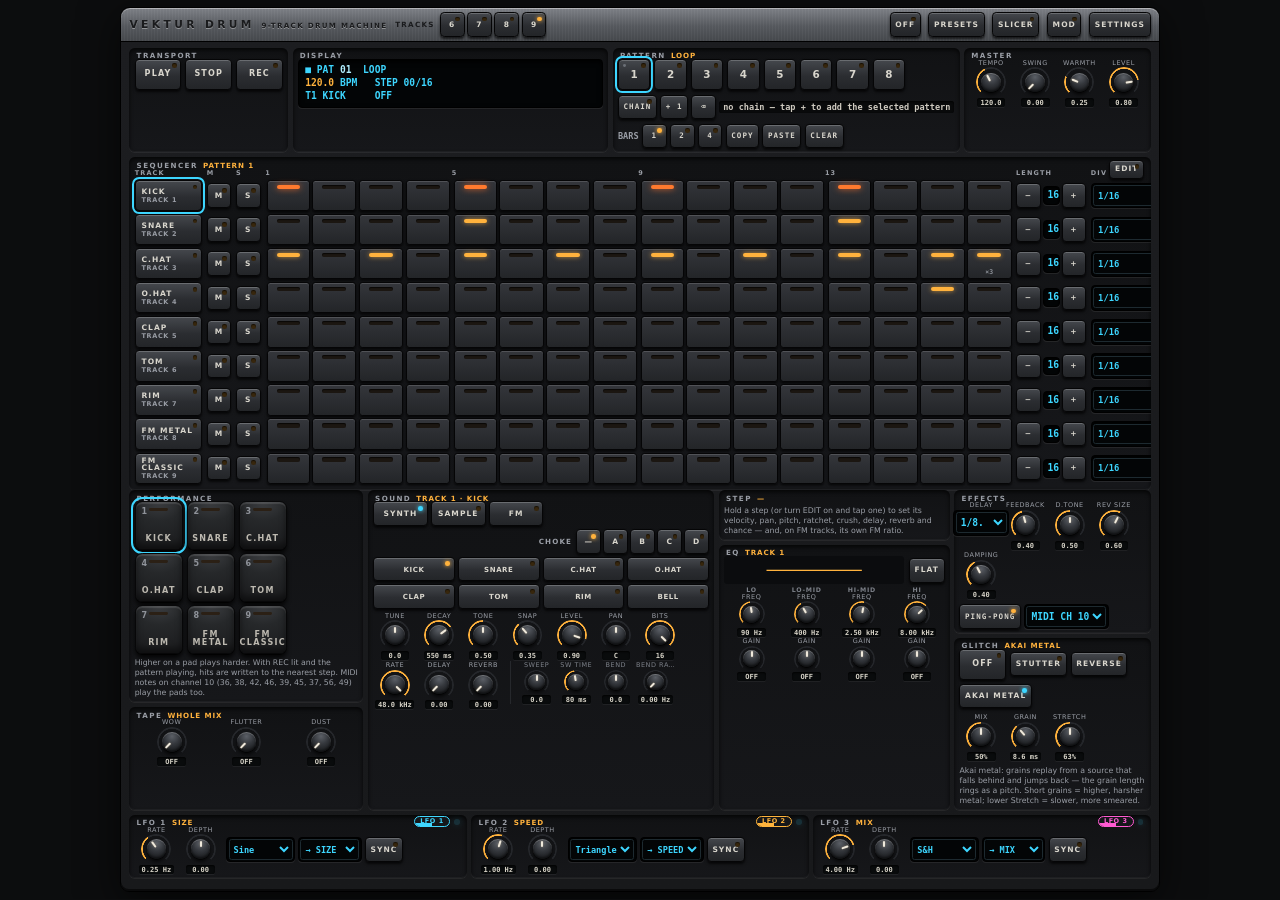
==== commit 73e88c88: "Add files via upload" ====
--- a/index.html
+++ b/index.html
@@ -69,7 +69,7 @@
 <script id="vd-worklet">
 /* Vektur Drum — AudioWorklet processor. host.js prepends the parameter table and drumsMakeEngine(), so this file
    holds only the processor around the engine. Drum ops are Vektur VJ's protocol plus 'n' (track count) and the
-   step's FM ratio ('s' field 13), NEW ring fields ('s' 14–18; 'P' packs 15 fields per step for 9 tracks),
+   step's FM ratio ('s' field 13), NEW ring fields ('s' 14–18), step fold ('s' 19; 'P' packs 16 fields per step for 9 tracks),
    NEW 'W' mod wire [slot, src, dense param index, amount] and 'L' slicer slot [slot, action, permute source].
    In Vektur VJ the drums render inside the Vektur Spectra synth's worklet; here they are the only thing in it.
    Messages in: {dr:[op,...]} (Vektur VJ's own drum protocol, extracted) · {m:[st,d1,d2]} MIDI · {tempo:bpm}
@@ -87,13 +87,13 @@
       if (d.panic) { for (const w of this.r.v) w.active = false; this.r.clearFx(); }
             if (d.dr) { const r = this.r, a = d.dr;   // Vektur Pulse: [op, ...args]
         if (a[0] === 'p') r.setParam(a[1], a[2]); else if (a[0] === 'ps') for (let i = 0; i < a[1].length; i++) r.setParam(i, a[1][i]);
-        else if (a[0] === 's') { r.setStep(a[1], a[2], a[3], a[4], a[5], a[6], a[7], a[8]); if (a.length > 9) r.setStepFx(a[1], a[2], a[3], a[9], a[10], a[11], a[12]); if (a.length > 13) r.setStepFm(a[1], a[2], a[3], a[13]); if (a.length > 18) r.setStepRing(a[1], a[2], a[3], a[14], a[15], a[16], a[17], a[18]); }
+        else if (a[0] === 's') { r.setStep(a[1], a[2], a[3], a[4], a[5], a[6], a[7], a[8]); if (a.length > 9) r.setStepFx(a[1], a[2], a[3], a[9], a[10], a[11], a[12]); if (a.length > 13) r.setStepFm(a[1], a[2], a[3], a[13]); if (a.length > 18) r.setStepRing(a[1], a[2], a[3], a[14], a[15], a[16], a[17], a[18]); if (a.length > 19) r.setStepFold(a[1], a[2], a[3], a[19]); }
         else if (a[0] === 'w') r.setSample(a[1], a[2], a[3]); else if (a[0] === 'k') r.setTrack(a[1], a[2], a[3], a[4]);
         else if (a[0] === 'b') r.setBars(a[1], a[2]); else if (a[0] === 'c') r.setChain(a[2], a[2].length, a[1]);
         else if (a[0] === 'y') r.select(a[1]); else if (a[0] === 'z') r.play(a[1]); else if (a[0] === 'r') r.recOn = a[1] ? 1 : 0;
         else if (a[0] === 'e') r.enabledFlag = a[1] ? 1 : 0;
         else if (a[0] === 'P') { const p = a[1], v = a[2]; r.setBars(p, v[0]); let i = 1;   // a whole pattern at once
-          for (let t = 0; t < DRUM_NOTES.length; t++) { r.setTrack(p, t, v[i], v[i + 1]); i += 2; for (let k = 0; k < 16; k++, i += 15) { r.setStep(p, t, k, v[i], v[i + 1], v[i + 2], v[i + 3], v[i + 4]); r.setStepFx(p, t, k, v[i + 5], v[i + 6], v[i + 7], v[i + 8]); r.setStepFm(p, t, k, v[i + 9]); r.setStepRing(p, t, k, v[i + 10], v[i + 11], v[i + 12], v[i + 13], v[i + 14]); } } }
+          for (let t = 0; t < DRUM_NOTES.length; t++) { r.setTrack(p, t, v[i], v[i + 1]); i += 2; for (let k = 0; k < 16; k++, i += 16) { r.setStep(p, t, k, v[i], v[i + 1], v[i + 2], v[i + 3], v[i + 4]); r.setStepFx(p, t, k, v[i + 5], v[i + 6], v[i + 7], v[i + 8]); r.setStepFm(p, t, k, v[i + 9]); r.setStepRing(p, t, k, v[i + 10], v[i + 11], v[i + 12], v[i + 13], v[i + 14]); r.setStepFold(p, t, k, v[i + 15]); } } }
         else if (a[0] === 'W') r.setWire(a[1], a[2], a[3], a[4]); else if (a[0] === 'L') r.setSlice(a[1], a[2], a[3]);
         else if (a[0] === 'n') r.setTracks(a[1]); else if (a[0] === 'hit') r.midi(0x90, DRUM_NOTES[a[1]], a[2]); } };
   }
@@ -161,7 +161,7 @@
 function knobCtl(host, o) {
   const cell = el('div', 'kcell' + (o.big ? ' big' : '')); if (o.cls) cell.classList.add(o.cls);
   if (o.label != null) cell.appendChild(el('span', 'klbl', o.label));
-  const k = el('div', 'knob'); const ind = el('i'); k.append(el('u'), el('b'), ind); cell.appendChild(k);
+  const k = el('div', 'knob'); const ind = el('i'); k.append(el('u'), el('b'), ind, el('s', 'kmod')); cell.appendChild(k);   // s: where modulation has the dial now
   k.tabIndex = 0; k.setAttribute('role', 'slider'); k.setAttribute('aria-label', o.label || 'Knob');
   const pv = el('span', 'kval'); cell.appendChild(pv);
   const bip = o.bipolar != null ? o.bipolar : (o.min < 0 && o.max > 0);
@@ -267,6 +267,11 @@
     fmfb: ["Feedback", "cont", 0, 1, 0, "lin", "", []],
     fmfold: ["Fold", "cont", 0, 1, 0, "lin", "", []],
     fmnoise: ["Noise", "cont", 0, 1, 0, "lin", "", []],
+    // NEW: 4-band EQ (low shelf · peak · peak · high shelf); gain 0 dB = the band is off
+    eq1f: ["EQ1 freq", "cont", 20, 500, 90, "log", "Hz", []], eq1g: ["EQ1 gain", "cont", -18, 18, 0, "lin", "dB", []],
+    eq2f: ["EQ2 freq", "cont", 80, 5000, 400, "log", "Hz", []], eq2g: ["EQ2 gain", "cont", -18, 18, 0, "lin", "dB", []],
+    eq3f: ["EQ3 freq", "cont", 400, 12000, 2500, "log", "Hz", []], eq3g: ["EQ3 gain", "cont", -18, 18, 0, "lin", "dB", []],
+    eq4f: ["EQ4 freq", "cont", 1500, 18000, 8000, "log", "Hz", []], eq4g: ["EQ4 gain", "cont", -18, 18, 0, "lin", "dB", []],
   };
   const over = {
     3: { choke: 1 }, 4: { choke: 1 },                                            // Pulse's hat choke, as group A
@@ -322,6 +327,10 @@
     ["env.gain", "Gain", "Env follower", "cont", 0.25, 8, 2, "log", "×", []],
     ["ch.mode", "Mode", "Chaos", "enum", 0, 2, 0, "lin", "", CHAOS_MODES],
     ["ch.rate", "Rate", "Chaos", "cont", 0.02, 20, 0.5, "log", "Hz", []]);
+  // NEW: global tape and vinyl (after the Slicer); 0 = off
+  rows.push(["tp.wow", "Wow", "Tape", "cont", 0, 1, 0, "lin", "", []],
+    ["tp.flutter", "Flutter", "Tape", "cont", 0, 1, 0, "lin", "", []],
+    ["tp.dust", "Dust", "Tape", "cont", 0, 1, 0, "lin", "", []]);
   return rows;
 })();
 
@@ -337,6 +346,8 @@
    · per-step ring modulation (a master track or oscillator × chosen slave tracks, for the step's length)
    · Slicer: beat-synced rearranging of the whole output (repeat, stutter, reverse, tape stop/start, pitch,
      speed, gate, permute, scratch, echo), with density, evolve, seed and momentary hold
+   · per-step wavefolder · 4-band EQ per track (low shelf, 2 peaks, high shelf; every gain and frequency modulatable)
+   · global tape wow, flutter and vinyl dust (after the Slicer)
    · Rate at its top is "off" at any sample rate (Pulse held 96 kHz to 48 kHz) */
 function drumsMakeEngine(PARAMS, DIVB, NOTES, DEF_DIV) {
   const N = PARAMS.length, kT = NOTES.length, kS = 16, kP = 8, kC = 16, kCR = 16, kPi = Math.PI, ND = DIVB.length;
@@ -350,6 +361,8 @@
   const K_ENGINE = K('engine'), K_CHOKE = K('choke'), K_SWEEP = K('sweep'), K_SWTIME = K('swtime'), K_ALGO = K('fmalgo'),
     K_FREQ = K('fmfreq'), K_RATIO = K('fmratio'), K_RATIO2 = K('fmratio2'), K_INDEX = K('fmindex'), K_IDEC = K('fmidec'),
     K_FB = K('fmfb'), K_FOLD = K('fmfold'), K_NOISE = K('fmnoise');
+  const K_EQ = [1, 2, 3, 4].map(b => [K(`eq${b}f`), K(`eq${b}g`)]);   // per band: frequency, gain
+  const TP_WOW = ID['tp.wow'], TP_FL = ID['tp.flutter'], TP_DUST = ID['tp.dust'];
   const GL_ON = ID['gl.on'], GL_MODE = ID['gl.mode'], GL_MIX = ID['gl.mix'], GL_SIZE = ID['gl.size'], GL_SPEED = ID['gl.speed'];
   const LF = [1, 2, 3].map(n => ['rate', 'shape', 'depth', 'dest', 'sync', 'div'].map(k => ID[`lfo${n}.${k}`]));
   const LDIV = [16, 8, 4, 2, 1, 0.5, 0.25], GL_SLICE = [0.125, 0.25, 0.5, 1, 2];   // LFO divisions, stutter slices (beats)
@@ -374,9 +387,9 @@
       this.ic1 = 2.0 * v1 - this.ic1; this.ic2 = 2.0 * v2 - this.ic2; this.lp = v2; this.bp = v1; this.hp = v0 - this.k * v1 - v2; }
   }
   const newVoice = () => ({ active: false, model: 0, t: 0.0, amp: 0.0, ampK: 1.0, pe: 0.0, peK: 1.0, ck: 0.0, ckK: 1.0, choke: 1.0,
-    ph: new Float64Array(6), vel: 1.0, swE: 0.0, swK: 1.0, stepRatio: 0.0, fcInc: 0.0, m1Inc: 0.0, m2Inc: 0.0, fmI: 0.0, ie: 0.0, ieK: 1.0, fmFb: 0.0, fmFold: 0.0, fmN: 0.0, fmAlgo: 0, m1y: 0.0, m1y2: 0.0, pan: 0.0, pitch: 0.0, ratio: 1.0, bph: 0.0, hold: 0.0, holdPh: 0.0, out: 0.0, gl: 0.0, gr: 0.0, cq: 0.0, sdly: 0.0, srev: 0.0, spos: 0.0, slp: 0.0, slpA: 1.0, f1: new Svf(), f2: new Svf() });
-  const kSF = 15;   // per step: on, velocity, pan, pitch, ratchet, crush, delay send, reverb send, probability, FM ratio (0 = track's),
-                     //           ring on, ring master (0–8 track, 9 oscillator), ring slaves (bit mask), ring amount, ring oscillator Hz
+    ph: new Float64Array(6), vel: 1.0, swE: 0.0, swK: 1.0, stepRatio: 0.0, fcInc: 0.0, m1Inc: 0.0, m2Inc: 0.0, fmI: 0.0, ie: 0.0, ieK: 1.0, fmFb: 0.0, fmFold: 0.0, fmN: 0.0, fmAlgo: 0, sf: 0.0, m1y: 0.0, m1y2: 0.0, pan: 0.0, pitch: 0.0, ratio: 1.0, bph: 0.0, hold: 0.0, holdPh: 0.0, out: 0.0, gl: 0.0, gr: 0.0, cq: 0.0, sdly: 0.0, srev: 0.0, spos: 0.0, slp: 0.0, slpA: 1.0, f1: new Svf(), f2: new Svf() });
+  const kSF = 16;   // per step: on, velocity, pan, pitch, ratchet, crush, delay send, reverb send, probability, FM ratio (0 = track's),
+                     //           ring on, ring master (0–8 track, 9 oscillator), ring slaves (bit mask), ring amount, ring oscillator Hz, fold
   class Drums {
     constructor(rate) {
       this.target = Float32Array.from(PDEF); this.sm = Float64Array.from(PDEF);
@@ -386,12 +399,12 @@
       this.trkLen = new Int32Array(kP * kT).fill(kS); this.trkDiv = new Int32Array(kP * kT).fill(DEF_DIV); this.patBars = new Int32Array(kP).fill(1);
       this.chain = new Int32Array(kC); this.chainN = 0; this.chainOn = 0; this.want = 0; this.jumpReq = 0; this.playReq = -1; this.recOn = 0;
       this.enabledFlag = 0; this.tempo = Math.fround(120); this.hostBeat = 0.0; this.beatSerial = 0;
-      this.tel = new Float32Array(4 + 3 * kT + 3 + NSRC + 2); this.recQ = []; this.nTr = kT;
+      this.tel = new Float32Array(4 + 3 * kT + 3 + NSRC + 2 + 2 * NWIRE); this.recQ = []; this.nTr = kT;   // … + modulated dials: [dense index, position] × 32
       this.sr = 48000.0; this.beat = 0.0; this.beatSeen = 0; this.crCount = 0;
       this.wasEnabled = false; this.running = false; this.waiting = false; this.startAt = 0.0; this.patStart = 0.0; this.cur = 0; this.chainPos = 0;
       this.nextIdx = new Float64Array(kT); this.nextBeat = new Float64Array(kT); this.skipIdx = new Float64Array(kT);
       this.ratLeft = new Int32Array(kT); this.ratNext = new Float64Array(kT); this.ratDt = new Float64Array(kT); this.ratVel = new Float64Array(kT); this.ratPan = new Float64Array(kT); this.ratPitch = new Float64Array(kT);
-      this.ratFx = new Float64Array(kT * 3); this.ratFm = new Float64Array(kT); this.prng = new Uint32Array([0x9E3779B9]);
+      this.ratFx = new Float64Array(kT * 3); this.ratFm = new Float64Array(kT); this.ratFold = new Float64Array(kT); this.prng = new Uint32Array([0x9E3779B9]);
       this.hits = new Float32Array(kT); this.v = []; for (let t = 0; t < kT; t++) this.v.push(newVoice());
       this.rng = new Uint32Array([0x1234567]);
       this.store = null; this.dly = [null, null]; this.rvC = []; this.rvA = []; this.dlyLen = 0; this.dlyPos = 0;
@@ -408,13 +421,18 @@
       this.envPk = 0.0; this.envV = 0.0; this.chX = 0.1; this.chY = 0.0; this.chZ = 0.0; this.chL = 0.5; this.chPh = 0.0; this.chOut = 0.0; this.chrng = new Uint32Array([0x6C078965]);
       // per-step ring modulation (one ring at a time: the latest ring step)
       this.yr = new Float64Array(kT); this.act = new Uint8Array(kT);
+      // per-track EQ: biquads (transposed direct form II), 4 bands × 2 states × 9 tracks
+      this.eqOn = new Uint8Array(kT * 4); this.eqC = new Float64Array(kT * 4 * 5); this.eqZ = new Float64Array(kT * 4 * 2);
+      // tape and vinyl
+      this.tb = [null, null]; this.tbLen = 0; this.tw = 0; this.wowPh = 0.0; this.flPh = 0.0; this.fl2Ph = 0.0; this.wD = 0.0;
+      this.popL = 0.0; this.popR = 0.0; this.hissL = 0.0; this.hissR = 0.0; this.tprng = new Uint32Array([0x51ED270B]); this.popK = 0.0;
       this.rOn = false; this.rMaster = 0; this.rMask = 0; this.rAmt = 0.0; this.rHz = 220.0; this.rEnd = 0.0; this.rPh = 0.0; this.rS = 0.0; this.rEnv = 0.0;
       // Slicer: program, history, cycle state
       this.slAct = new Uint8Array(NSLOT); this.slSrc = new Uint8Array(NSLOT); for (let i = 0; i < NSLOT; i++) this.slSrc[i] = i;
       this.sb = [null, null]; this.sbLen = 0; this.sw = 0; this.sAbs = 0.0; this.curSt = new Float64Array(NSLOT).fill(-1); this.prevSt = new Float64Array(NSLOT).fill(-1);
       this.sCyc = -1; this.sIdx = -1; this.sAct = 0; this.sSrc = 0; this.sStart = 0.0; this.sL = 1.0; this.sMixS = 0.0; this.sHold = 0; this.slrng = new Uint32Array([1]);
       this.sLastP = -1.0; this.sLastG = 1.0; this.dclL = 0.0; this.dclR = 0.0; this.dclN = 0;
-      this.cSlOn = false; this.cSlMix = 0.0; this.cSlDiv = 1; this.cSlBars = 0; this.cSlDen = 1.0; this.cSlEvo = 0.0; this.cSlSeed = 1; this.cSlSpeed = 0.5;
+      this.cTape = false; this.cDust = false; this.cSlOn = false; this.cSlMix = 0.0; this.cSlDiv = 1; this.cSlBars = 0; this.cSlDen = 1.0; this.cSlEvo = 0.0; this.cSlSeed = 1; this.cSlSpeed = 0.5;
       this.cSlStut = 2; this.cSlTape = 0.8; this.cSlPitch = -12; this.cSlHold = 0;
       this.cGlOn = false; this.cGlMode = 0; this.cGlMix = 0.0; this.cGlSize = 0.0; this.cGlSpeed = 0.0; this.gMixS = 0.0; this.gModeNow = -1;
       this.gCap = -1; this.gStart = 0; this.gLen = 1; this.gPos = 0.0; this.gSrc = 0.0; this.gi = 0; this.gG = 0;
@@ -437,6 +455,7 @@
       this.gbLen = Math.ceil(sr * 2.2) + 4; this.gb = [new Float32Array(this.gbLen), new Float32Array(this.gbLen)];
       this.sbLen = Math.ceil(sr * 14.0) + 4; this.sb = [new Float32Array(this.sbLen), new Float32Array(this.sbLen)];   // slicer: 2 bars + a slice at 40 BPM
       this.ringK = 1.0 - Math.exp(-1.0 / (0.002 * sr)); this.rEnvK = Math.exp(-1.0 / (0.02 * sr));
+      this.tbLen = Math.ceil(sr * 0.02) + 4; this.tb = [new Float64Array(this.tbLen), new Float64Array(this.tbLen)]; this.popK = Math.exp(-1.0 / (0.00025 * sr));
       let q = 0; const sub = n => { const a = this.store.subarray(q, q + n); q += n; return a; };
       for (let c = 0; c < 2; c++) this.dly[c] = sub(this.dlyLen);
       for (let c = 0; c < 2; c++) { for (let k = 0; k < 8; k++) this.rvC[c * 8 + k] = sub(this.rvCL[c * 8 + k]); for (let k = 0; k < 4; k++) this.rvA[c * 4 + k] = sub(this.rvAL[c * 4 + k]); }
@@ -454,6 +473,8 @@
       if (this.sb[0]) { this.sb[0].fill(0); this.sb[1].fill(0); } this.sw = 0; this.sAbs = 0.0; this.sMixS = 0.0; this.sCyc = -1; this.sIdx = -1; this.sHold = 0;
       this.sLastP = -1.0; this.dclL = this.dclR = 0.0; this.dclN = 0;
       this.rS = 0.0; this.rOn = false; this.rEnv = 0.0;
+      this.eqZ.fill(0); this.eqOn.fill(0);
+      if (this.tb[0]) { this.tb[0].fill(0); this.tb[1].fill(0); } this.tw = 0; this.popL = this.popR = this.hissL = this.hissR = 0.0;
     }
     // ---- API (main thread → worklet messages, or direct in tests)
     setParam(id, value) { if (id < 0 || id >= N) return; this.target[id] = Math.min(Math.max(Math.fround(value), PMIN[id]), PMAX[id]); }
@@ -474,6 +495,10 @@
       if (t < 0 || t >= kT) return;
       this.smp[t] = d && d.length >= 2 && rate >= 1000 ? { d: d.length > rate * 30 ? d.subarray(0, Math.floor(rate * 30)) : d, rate } : null;
       if (this.v[t].model === 8) this.v[t].active = false;
+    }
+    setStepFold(p, t, s, fold) {
+      if (p < 0 || p >= kP || t < 0 || t >= kT || s < 0 || s >= kS) return;
+      this.step[((p * kT + t) * kS + s) * kSF + 15] = clampd(fold, 0.0, 1.0);
     }
     setStepFm(p, t, s, ratio) {
       if (p < 0 || p >= kP || t < 0 || t >= kT || s < 0 || s >= kS) return;
@@ -532,7 +557,7 @@
       if (k >= this.nextIdx[t]) this.skipIdx[t] = k;
       if (this.recQ.length < 64) this.recQ.push([cur, t, s, Math.fround(vel)]);
     }
-    trigger(t, vel, stepPan, stepPitch, crush, sdly, srev, fmr) {
+    trigger(t, vel, stepPan, stepPitch, crush, sdly, srev, fmr, fold) {
       const w = this.v[t], sr = this.sr;
       const eng = lround(this.T(this.tp(t, K_ENGINE)));   // 0 drum synth · 1 sample (model 8) · 2 FM (model 9)
       if (eng === 1 && !this.smp[t]) return;              // sample engine with no sample: silent
@@ -550,7 +575,7 @@
       w.bph = 0.0;
       w.f1.reset(); w.f2.reset(); w.holdPh = 1.0;
       w.swE = 1.0; w.swK = Math.exp(-kCR / (clampd(this.P(this.tp(t, K_SWTIME)), 0.005, 2.0) * sr));   // pitch sweep, control rate
-      w.stepRatio = fmr > 0 ? fmr : 0.0;
+      w.stepRatio = fmr > 0 ? fmr : 0.0; w.sf = fold > 0 ? fold : 0.0;
       if (model === 9) { w.ie = 1.0; w.ieK = Math.exp(-1.0 / (clampd(this.P(this.tp(t, K_IDEC)), 0.005, 2.0) * sr)); w.m1y = w.m1y2 = 0.0; }
       this.hits[t] += 1;
       { const g = lround(this.T(this.tp(t, K_CHOKE)));   // choke group: this hit silences the group's other tracks
@@ -660,6 +685,7 @@
         w.holdPh += rate / sr; if (w.holdPh >= 1.0) { w.holdPh -= 1.0; w.hold = y; } y = w.hold; }
       if (this.cBits[t] < 16) { const q = this.cBitsQ[t]; y = lround(clampd(y, -1.0, 1.0) * q) / q; }
       if (w.cq > 0.0) { const q = w.cq; y = lround(clampd(y, -1.0, 1.0) * q) / q; }   // the step's own crush
+      if (w.sf > 0.0) { const f = w.sf; y += (Math.sin(y * (1.0 + 8.0 * f) * kPi * 0.5) - y) * f; }   // the step's own wavefolder
       w.out = y;
       return y;
     }
@@ -682,8 +708,8 @@
       const rat = Math.min(Math.max(lround(this.S(cur, t, s, 4)), 1), 4);
       const prob = this.S(cur, t, s, 8);
       if (prob < 0.999 && xs(this.prng) / 4294967296.0 >= prob) { this.ratLeft[t] = 0; return; }   // probability: this time it doesn't play
-      const cr = this.S(cur, t, s, 5), sd = this.S(cur, t, s, 6), sv = this.S(cur, t, s, 7), fr = this.S(cur, t, s, 9);
-      this.trigger(t, vel, pan, pitch, cr, sd, sv, fr); this.ratFm[t] = fr;
+      const cr = this.S(cur, t, s, 5), sd = this.S(cur, t, s, 6), sv = this.S(cur, t, s, 7), fr = this.S(cur, t, s, 9), fo = this.S(cur, t, s, 15);
+      this.trigger(t, vel, pan, pitch, cr, sd, sv, fr, fo); this.ratFm[t] = fr; this.ratFold[t] = fo;
       if (this.S(cur, t, s, 10) > 0.5) {   // ring step: master × slaves for this step's length
         this.rOn = true; this.rMaster = lround(this.S(cur, t, s, 11)); this.rMask = lround(this.S(cur, t, s, 12));
         this.rAmt = this.S(cur, t, s, 13); this.rHz = this.S(cur, t, s, 14); this.rEnd = this.beat + this.stepBeats(t); this.rPh = 0.0;
@@ -709,7 +735,7 @@
       for (let t = 0; t < this.nTr; t++) {
         let guard = 0;
         while (this.beat >= this.nextBeat[t] && this.nextBeat[t] < this.patStart + patLen && guard++ < 8) { this.fire(t, this.nextIdx[t]); ++this.nextIdx[t]; this.nextBeat[t] = this.stepTime(t, this.nextIdx[t]); }
-        if (this.ratLeft[t] > 0 && this.beat >= this.ratNext[t]) { this.trigger(t, this.ratVel[t] * 0.85, this.ratPan[t], this.ratPitch[t], this.ratFx[t * 3], this.ratFx[t * 3 + 1], this.ratFx[t * 3 + 2], this.ratFm[t]); --this.ratLeft[t]; this.ratNext[t] += this.ratDt[t]; }
+        if (this.ratLeft[t] > 0 && this.beat >= this.ratNext[t]) { this.trigger(t, this.ratVel[t] * 0.85, this.ratPan[t], this.ratPitch[t], this.ratFx[t * 3], this.ratFx[t * 3 + 1], this.ratFx[t * 3 + 2], this.ratFm[t], this.ratFold[t]); --this.ratLeft[t]; this.ratNext[t] += this.ratDt[t]; }
       }
     }
     control() {
@@ -728,7 +754,60 @@
       this.cDlyGlide = 1.0 - Math.exp(-1.0 / (0.05 * this.sr));
       this.cLpA = 1.0 - Math.exp(-2.0 * kPi * Math.min(800.0 * Math.pow(2, this.P(DLYTONE) * 4.3), this.sr * 0.45) / this.sr);
       for (let t = 0; t < kT; t++) if (this.v[t].active) { const w = this.v[t]; w.bph += this.P(this.tp(t, 14)) * kCR / this.sr; if (w.bph >= 1.0) w.bph -= 1.0; w.swE *= w.swK; this.voiceCoefs(t); }
-      this.glitchControl(); this.slicerControl();
+      this.glitchControl(); this.slicerControl(); this.eqControl();
+    }
+    // ---- per-track EQ: RBJ biquads; a band with 0 dB gain is off (and costs nothing)
+    eqControl() {
+      const sr = this.sr;
+      for (let t = 0; t < kT; t++) for (let b = 0; b < 4; b++) {
+        const j = t * 4 + b, g = this.P(this.tp(t, K_EQ[b][1]));
+        if (g === 0.0) { this.eqOn[j] = 0; continue; }
+        if (!this.eqOn[j]) { this.eqZ[j * 2] = this.eqZ[j * 2 + 1] = 0.0; this.eqOn[j] = 1; }
+        const f = Math.min(this.P(this.tp(t, K_EQ[b][0])), sr * 0.45), A = Math.pow(10.0, g / 40.0), w0 = 2.0 * kPi * f / sr, cs = Math.cos(w0), sn = Math.sin(w0);
+        let b0, b1, b2, a0, a1, a2;
+        if (b === 0 || b === 3) {   // shelves, slope 1
+          const al = sn / 2.0 * Math.SQRT2, sA = 2.0 * Math.sqrt(A) * al, s = b === 0 ? 1.0 : -1.0;
+          b0 = A * ((A + 1.0) - s * (A - 1.0) * cs + sA); b1 = s * 2.0 * A * ((A - 1.0) - s * (A + 1.0) * cs); b2 = A * ((A + 1.0) - s * (A - 1.0) * cs - sA);
+          a0 = (A + 1.0) + s * (A - 1.0) * cs + sA; a1 = -s * 2.0 * ((A - 1.0) + s * (A + 1.0) * cs); a2 = (A + 1.0) + s * (A - 1.0) * cs - sA;
+        } else {   // peaks, Q 1
+          const al = sn / 2.0;
+          b0 = 1.0 + al * A; b1 = -2.0 * cs; b2 = 1.0 - al * A; a0 = 1.0 + al / A; a1 = -2.0 * cs; a2 = 1.0 - al / A;
+        }
+        const c = this.eqC, k = j * 5; c[k] = b0 / a0; c[k + 1] = b1 / a0; c[k + 2] = b2 / a0; c[k + 3] = a1 / a0; c[k + 4] = a2 / a0;
+      }
+    }
+    eq(t, x) {
+      for (let b = 0; b < 4; b++) {
+        const j = t * 4 + b; if (!this.eqOn[j]) continue;
+        const c = this.eqC, k = j * 5, z = this.eqZ, zi = j * 2;
+        const y = c[k] * x + z[zi]; z[zi] = ftz(c[k + 1] * x - c[k + 3] * y + z[zi + 1]); z[zi + 1] = ftz(c[k + 2] * x - c[k + 4] * y); x = y;
+      }
+      return x;
+    }
+    // ---- tape wow and flutter (a modulated short delay) and vinyl dust (crackle + hiss), on the master
+    tape(o) {
+      const sr = this.sr, wow = this.P(TP_WOW), fl = this.P(TP_FL), dust = this.P(TP_DUST), N = this.tbLen;
+      const w0 = this.tw; this.tb[0][w0] = o[0]; this.tb[1][w0] = o[1]; this.tw = w0 + 1 === N ? 0 : w0 + 1;
+      if (wow > 1e-7 || fl > 1e-7) {
+        this.wowPh += 0.55 / sr; if (this.wowPh >= 1.0) this.wowPh -= 1.0;
+        this.flPh += 6.8 / sr; if (this.flPh >= 1.0) this.flPh -= 1.0;
+        this.fl2Ph += 11.3 / sr; if (this.fl2Ph >= 1.0) this.fl2Ph -= 1.0;
+        this.wD = clampd(this.wD * 0.99995 + (xs(this.tprng) / 4294967296.0 - 0.5) * 0.0006, -0.5, 0.5);   // slow drift: no two wows alike
+        const wv = clampd(Math.sin(2.0 * kPi * this.wowPh) * 0.7 + this.wD, -1.0, 1.0), fv = Math.sin(2.0 * kPi * this.flPh) * 0.7 + Math.sin(2.0 * kPi * this.fl2Ph) * 0.3;
+        const D = wow * 0.004 * sr * (1.0 + wv) + fl * 0.0006 * sr * (1.0 + fv);   // samples behind, ≥ 0 (0 = straight through)
+        let rp = w0 - D; if (rp < 0) rp += N; const i0 = Math.floor(rp), fr = rp - i0, i1 = i0 + 1 === N ? 0 : i0 + 1;
+        o[0] = this.tb[0][i0] + (this.tb[0][i1] - this.tb[0][i0]) * fr; o[1] = this.tb[1][i0] + (this.tb[1][i1] - this.tb[1][i0]) * fr;
+      }
+      if (dust > 1e-6) {
+        if (xs(this.tprng) / 4294967296.0 < dust * dust * 180.0 / sr) {   // a crackle: up to ~180 a second
+          const a = (xs(this.tprng) / 2147483648.0 - 1.0) * dust * 0.45;
+          this.popL += a * (0.55 + 0.45 * (xs(this.tprng) / 4294967296.0)); this.popR += a * (0.55 + 0.45 * (xs(this.tprng) / 4294967296.0));
+        }
+        this.popL = ftz(this.popL * this.popK); this.popR = ftz(this.popR * this.popK);
+        const hl = (xs(this.tprng) / 2147483648.0 - 1.0) * dust * 0.012, hr = (xs(this.tprng) / 2147483648.0 - 1.0) * dust * 0.012;
+        this.hissL += (hl - this.hissL) * 0.35; this.hissR += (hr - this.hissR) * 0.35;   // warm hiss
+        o[0] += this.popL + this.hissL; o[1] += this.popR + this.hissR;
+      }
     }
     srcP(id) { return this.wired[id] ? this.mv[id] : this.sm[id]; }
     // ---- modulation sources: LFO 1–3, envelope follower, chaos (control rate)
@@ -773,6 +852,7 @@
       for (let n = 0; n < this.nMod; n++) { const d = this.modList[n]; const v = denormP(d, normP(d, sm[d]) + off[d]); mv[d] = PSM[d] ? v : Math.round(v); }
     }
     slicerControl() {
+      this.cTape = this.P(TP_WOW) > 1e-7 || this.P(TP_FL) > 1e-7 || this.P(TP_DUST) > 1e-6;
       this.cSlOn = this.Pi(SL_ON) === 1; this.cSlMix = clampd(this.P(SL_MIX), 0.0, 1.0);
       this.cSlDiv = Math.min(Math.max(this.Pi(SL_DIV), 0), 3); this.cSlBars = Math.min(Math.max(this.Pi(SL_BARS), 0), 1);
       this.cSlDen = clampd(this.P(SL_DEN), 0.0, 1.0); this.cSlEvo = clampd(this.P(SL_EVO), 0.0, 1.0); this.cSlSeed = this.Pi(SL_SEED);
@@ -791,6 +871,8 @@
       for (let i = 0; i < 3; i++) tel[4 + 3 * kT + i] = this.cGlOn ? this.lfoV[i] : 0;
       for (let i = 0; i < NSRC; i++) tel[4 + 3 * kT + 3 + i] = this.srcV[i];
       tel[4 + 3 * kT + 3 + NSRC] = this.cSlOn ? this.sIdx : -1; tel[4 + 3 * kT + 4 + NSRC] = this.cSlOn ? this.sAct : 0;
+      const mb = 4 + 3 * kT + 5 + NSRC;   // modulated dials: where each one is now (0…1 of its travel), for the moving ring on the dial
+      for (let n = 0; n < NWIRE; n++) { const d = n < this.nMod ? this.modList[n] : -1; tel[mb + 2 * n] = d; tel[mb + 2 * n + 1] = d >= 0 ? clampd(normP(d, this.mv[d]), 0.0, 1.0) : 0; }
     }
     render(L, R, frames) {
       const en = this.enabledFlag !== 0;
@@ -807,11 +889,11 @@
         this.sequence();
         this.beat += dB;
         let any = false; for (const w of this.v) if (w.active) { any = true; break; }
-        if (!any && !this.cGlOn && this.gMixS === 0.0 && !this.cSlOn && this.sMixS === 0.0 && this.quiet > Math.trunc(this.dlyT) + Math.trunc(this.sr * 0.5)) continue;
+        if (!any && !this.cGlOn && this.gMixS === 0.0 && !this.cSlOn && this.sMixS === 0.0 && !this.cTape && this.quiet > Math.trunc(this.dlyT) + Math.trunc(this.sr * 0.5)) continue;
         const solo = this.cAnySolo;
         let l = 0.0, r = 0.0, sl = 0.0, sr2 = 0.0, rl = 0.0, rr = 0.0;
         const yv = this.yr, act = this.act;
-        for (let t = 0; t < kT; t++) { act[t] = this.v[t].active ? 1 : 0; yv[t] = act[t] ? this.voiceTick(t) : 0.0; }
+        for (let t = 0; t < kT; t++) { act[t] = this.v[t].active ? 1 : 0; yv[t] = act[t] ? this.eq(t, this.voiceTick(t)) : 0.0; }
         if (this.rOn || this.rS !== 0.0) this.ring(yv);
         const envT = this.envT;
         for (let t = 0; t < kT; t++) {
@@ -831,6 +913,7 @@
         if (this.cGlOn || this.gMixS !== 0.0) { o[0] = l; o[1] = r; this.glitch(o, bpm); l = o[0]; r = o[1]; }
         { const sw = this.sw; this.sb[0][sw] = l; this.sb[1][sw] = r; this.sw = sw + 1 === this.sbLen ? 0 : sw + 1; this.sAbs++; }
         if (this.cSlOn || this.sMixS !== 0.0) { o[0] = l; o[1] = r; this.slicer(o, bpm); l = o[0]; r = o[1]; }
+        if (this.cTape) { o[0] = l; o[1] = r; this.tape(o); l = o[0]; r = o[1]; }
         if (envT < 0) { const a = Math.max(Math.abs(l), Math.abs(r)); if (a > this.envPk) this.envPk = a; }
         const wm = this.P(WARMTH), lv = this.P(LEVEL);
         for (let c = 0; c < 2; c++) {
@@ -1078,8 +1161,8 @@
 // ---- engine sync (whole patterns go in one message)
 /* A step is [velocity, pan, pitch, ratchet] plus, once any is set, [crush, delay, reverb, probability, FM ratio]
    (crush/sends/probability 0…1, defaults 0, 0, 0, 1; FM ratio 0.25…16, 0 = the track's ratio),
-   NEW then [ring on, ring master (0–8 = track 1–9, 9 = sine oscillator), slave mask (bit t = track t+1), ring amount, osc Hz]. */
-const DRUM_STEP_DEF = [.8, 0, 0, 1, 0, 0, 0, 1, 0, 0, 9, 0, 1, 220];
+   NEW then [ring on, ring master (0–8 = track 1–9, 9 = sine oscillator), slave mask (bit t = track t+1), ring amount, osc Hz, fold 0…1]. */
+const DRUM_STEP_DEF = [.8, 0, 0, 1, 0, 0, 0, 1, 0, 0, 9, 0, 1, 220, 0];
 const DRUM_STEP_N = DRUM_STEP_DEF.length;
 function drumStepVal(s, i) { return s && s[i] != null ? s[i] : DRUM_STEP_DEF[i]; }
 function drumStepFull(s, n = 9) { while (s.length < n) s.push(DRUM_STEP_DEF[s.length]); return s; }
@@ -1289,7 +1372,7 @@
   /* Vektur Drum: the panel is the whole app — no DOCK / EXPAND / CLOSE (extract_drums.py patch) */
   root.appendChild(top);
   // ---- transport · display · pattern · master
-  const r1 = el('div', 'dmrow');
+  const r1 = el('div', 'dmrow dmr1');
   const tr = sec('TRANSPORT'); const trb = el('div', 'dmknobs'); trb.style.gap = '.3rem';
   const play = hbtn('PLAY', 'wide', () => { if (!d.on) { drumsSetOn(true).then(() => drumPost(['z', 1])); return; } drumPost(['z', 1]); }, true);
   const stop = hbtn('STOP', 'wide', () => drumPost(['z', 0]));
@@ -1352,7 +1435,7 @@
   }
   root.appendChild(sq);
   // ---- performance pads · sound · step · effects
-  const r3 = el('div', 'dmrow');
+  const r3 = el('div', 'dmrow dmr3');
   const pf = sec('PERFORMANCE'); const pads = el('div', 'dmpads');
   for (let t = 0; t < d.ntr; t++) {
     const p = el('div', 'pad' + (t === DRM.trk ? ' sel' : '')); p.append(el('b', null, String(t + 1)), el('i'), el('span', null, drumTrackName(t)));
@@ -1383,8 +1466,16 @@
   const chs = el('select'); chs.setAttribute('aria-label', 'Drum MIDI channel'); for (let c = 0; c <= 16; c++) { const o = new Option(c ? 'MIDI CH ' + c : 'MIDI ANY', c); if (c === Math.round(drumVal('dr.ch'))) o.selected = true; chs.appendChild(o); }
   chs.onchange = () => { drumSet('dr.ch', +chs.value); }; const cho = el('div', 'oled'); cho.style.cssText = 'min-width:0;padding:.1rem'; cho.appendChild(chs); sw.appendChild(cho);
   fx.appendChild(sw);
-  r3.append(pf, sd, stp, fx); root.appendChild(r3);
-  renderGlitch(root);
+  // NEW: tape and vinyl, on the whole mix
+  const tp = sec('TAPE', 'WHOLE MIX'); tp.classList.add('dmtape');
+  const tk = el('div', 'dmknobs'); dKnob(tk, 'tp.wow', 'Wow', { fmt: x => x <= 0 ? 'OFF' : Math.round(x * 100) + '%' }); dKnob(tk, 'tp.flutter', 'Flutter', { fmt: x => x <= 0 ? 'OFF' : Math.round(x * 100) + '%' });
+  dKnob(tk, 'tp.dust', 'Dust', { fmt: x => x <= 0 ? 'OFF' : Math.round(x * 100) + '%' }); tp.appendChild(tk);
+  tp.title = 'Wow: slow pitch drift. Flutter: fast tape wobble. Dust: vinyl crackle and hiss.';
+  const eqs = sec('EQ'); eqs.classList.add('dmeqsec'); DRM.els.eq = eqs;
+  const c1 = el('div', 'dmcol'), c2 = el('div', 'dmcol'), c3 = el('div', 'dmcol'); c1.append(pf, tp); c2.append(stp, eqs); c3.append(fx);
+  r3.append(c1, sd, c2, c3); root.appendChild(r3);   // compact: pads over tape, step over EQ, effects over glitch
+  DRM.els.fxCol = c3;
+  renderGlitch(root, DRM.els.fxCol);
   renderDrumSound(); renderDrumStep();
   for (let t = 0; t < d.ntr; t++) for (let s = 0; s < 16; s++) paintStep(t, s);
   paintOled(); if (DRM.tel) paintDrumLive(DRM.tel);
@@ -1430,6 +1521,44 @@
   const bd = el('div', 'dmbend'); bd.title = 'Sweep: the pitch starts this many semitones away and glides home over the sweep time, on every hit. Bend: a fixed offset, or a wobble at the bend rate.';
   dKnob(bd, `${k}.sweep`, 'Sweep'); dKnob(bd, `${k}.swtime`, 'Sw time'); dKnob(bd, `${k}.bend`, 'Bend'); dKnob(bd, `${k}.brate`, 'Bend rate'); kn.appendChild(bd);
   sd.appendChild(kn);
+  renderDrumEq(t);
+}
+/* NEW: the track's 4-band EQ — low shelf · peak · peak · high shelf. A band at 0 dB is off. Every dial can be modulated. */
+function drumEqResponse(t, f) {   // |H| in dB at f Hz, from the same RBJ formulas as the engine (48 kHz)
+  const sr = 48000; let db = 0;
+  for (let b = 0; b < 4; b++) {
+    const g = drumVal(`t${t + 1}.eq${b + 1}g`); if (!g) continue;
+    const fc = Math.min(drumVal(`t${t + 1}.eq${b + 1}f`), sr * 0.45), A = Math.pow(10, g / 40), w0 = 2 * Math.PI * fc / sr, cs = Math.cos(w0), sn = Math.sin(w0);
+    let b0, b1, b2, a0, a1, a2;
+    if (b === 0 || b === 3) { const s = b === 0 ? 1 : -1, sA = 2 * Math.sqrt(A) * sn / 2 * Math.SQRT2;
+      b0 = A * ((A + 1) - s * (A - 1) * cs + sA); b1 = s * 2 * A * ((A - 1) - s * (A + 1) * cs); b2 = A * ((A + 1) - s * (A - 1) * cs - sA);
+      a0 = (A + 1) + s * (A - 1) * cs + sA; a1 = -s * 2 * ((A - 1) + s * (A + 1) * cs); a2 = (A + 1) + s * (A - 1) * cs - sA;
+    } else { const al = sn / 2; b0 = 1 + al * A; b1 = -2 * cs; b2 = 1 - al * A; a0 = 1 + al / A; a1 = -2 * cs; a2 = 1 - al / A; }
+    const w = 2 * Math.PI * f / sr, c1 = Math.cos(w), s1 = Math.sin(w), c2 = Math.cos(2 * w), s2 = Math.sin(2 * w);
+    const nr = b0 + b1 * c1 + b2 * c2, ni = -(b1 * s1 + b2 * s2), dr = a0 + a1 * c1 + a2 * c2, di = -(a1 * s1 + a2 * s2);
+    db += 10 * Math.log10((nr * nr + ni * ni) / (dr * dr + di * di));
+  }
+  return db;
+}
+function drumEqCurve(svg, t) {
+  const W = 120, H = 36, pts = [];
+  for (let i = 0; i <= 60; i++) { const f = 20 * Math.pow(1000, i / 60), db = clamp(drumEqResponse(t, f), -18, 18); pts.push(`${(i / 60 * W).toFixed(1)},${(H / 2 - db / 18 * (H / 2 - 2)).toFixed(1)}`); }
+  svg.innerHTML = `<line x1="0" y1="${H / 2}" x2="${W}" y2="${H / 2}" stroke="#2a2d32"/><polyline fill="none" stroke="#ffb23d" stroke-width="1.5" points="${pts.join(' ')}"/>`;
+}
+function renderDrumEq(t) {
+  const sd = DRM.els && DRM.els.eq; if (!sd) return; sd.innerHTML = '';
+  const h5 = el('h5', null, 'EQ'); h5.appendChild(el('em', null, `TRACK ${t + 1}`)); sd.appendChild(h5);
+  const box = el('div', 'dmeq'); const hd = el('div', 'dmeqh');
+  const svg = document.createElementNS('http://www.w3.org/2000/svg', 'svg'); svg.setAttribute('viewBox', '0 0 120 36'); svg.classList.add('dmeqc'); hd.appendChild(svg);
+  hd.appendChild(hbtn('FLAT', 'sm', () => { for (let b = 1; b <= 4; b++) drumSet(`t${t + 1}.eq${b}g`, 0); renderDrumSound(); }));
+  box.appendChild(hd);
+  const kk = el('div', 'dmknobs dmeqk'), redraw = () => drumEqCurve(svg, t);
+  ['LO', 'LO-MID', 'HI-MID', 'HI'].forEach((n, b) => { const g = el('div', 'dmeqb'); g.appendChild(el('i', null, n));
+    dKnob(g, `t${t + 1}.eq${b + 1}f`, 'Freq', { set: x => { drumSetNorm(`t${t + 1}.eq${b + 1}f`, x); redraw(); } });
+    dKnob(g, `t${t + 1}.eq${b + 1}g`, 'Gain', { set: x => { const q = DRUM_PARAMS[DP_ID[`t${t + 1}.eq${b + 1}g`]], v = drumDenorm(q, x); drumSet(`t${t + 1}.eq${b + 1}g`, Math.abs(v) < 0.25 ? 0 : v, true); redraw(); },
+      fmt: x => { const v = drumDenorm(DRUM_PARAMS[DP_ID[`t${t + 1}.eq${b + 1}g`]], x); return Math.abs(v) < 0.25 ? 'OFF' : (v > 0 ? '+' : '') + v.toFixed(1) + ' dB'; } });
+    kk.appendChild(g); });
+  box.appendChild(kk); sd.appendChild(box); redraw();
 }
 function drumStepData(t, s) { const d = drumState(); return d.pats[d.sel].tr[t].s[s]; }
 function renderDrumStep() {
@@ -1452,6 +1581,7 @@
   slider(kf, { knob: true, label: 'Crush', min: 0, max: 1, def: 0, get: () => drumStepVal(cur(), 4), set: v => fxSet(4, v < .02 ? 0 : v), fmt: v => v <= 0 ? 'OFF' : (16 - Math.round(v * 14)) + ' bit' });
   slider(kf, { knob: true, label: 'Delay', min: 0, max: 1, def: 0, get: () => drumStepVal(cur(), 5), set: v => fxSet(5, v < .01 ? 0 : v), fmt: v => Math.round(v * 100) + '' });
   slider(kf, { knob: true, label: 'Reverb', min: 0, max: 1, def: 0, get: () => drumStepVal(cur(), 6), set: v => fxSet(6, v < .01 ? 0 : v), fmt: v => Math.round(v * 100) + '' });
+  slider(kf, { knob: true, label: 'Fold', min: 0, max: 1, def: 0, get: () => drumStepVal(cur(), 14), set: v => { const s = drumStepFull(ensure(), DRUM_STEP_N); s[14] = v < .01 ? 0 : v; push(); }, fmt: v => v <= 0 ? 'OFF' : Math.round(v * 100) + '%' });   // NEW: this step's own wavefolder
   slider(kf, { knob: true, label: 'Chance', min: 0, max: 1, def: 1, get: () => drumStepVal(cur(), 7), set: v => fxSet(7, v > .99 ? 1 : v), fmt: v => Math.round(v * 100) + '%' });
   if (drumEngine(t) === 2) {   // FM tracks: this step's modulator ratio (0 = the track's Ratio)
     const toK = r => r > 0 ? Math.log(r / .25) / Math.log(64) : 0, fromK = x => x < .02 ? 0 : .25 * Math.pow(64, x);
@@ -1493,7 +1623,7 @@
   b.classList.toggle('on', !!v); b.classList.toggle('acc', !!v && v[0] >= .9);
   b.classList.toggle('off', s >= tr.len); b.classList.toggle('sel', t === DRM.trk && s === DRM.step);
   b.classList.toggle('mute', !!drumVal(`t${t + 1}.mute`));
-  const pr = drumStepVal(v, 7), fx = v && (drumStepVal(v, 4) > 0 || drumStepVal(v, 5) > 0 || drumStepVal(v, 6) > 0 || drumStepVal(v, 8) > 0);
+  const pr = drumStepVal(v, 7), fx = v && (drumStepVal(v, 4) > 0 || drumStepVal(v, 5) > 0 || drumStepVal(v, 6) > 0 || drumStepVal(v, 8) > 0 || drumStepVal(v, 14) > 0);
   const fr = drumStepVal(v, 8);
   const mark = v ? (v[3] > 1 ? '×' + v[3] : '') + (v[2] ? (v[2] > 0 ? '+' : '') + v[2] : '') + (pr < 1 ? Math.round(pr * 100) + '%' : '') + (fr > 0 ? 'r' + (+fr.toFixed(2)) : '') : '';
   const rg = v && drumStepVal(v, 9) > 0;
@@ -1529,6 +1659,31 @@
   if (E.chain.length) { const ci = Math.round(tel[2]); E.chain.forEach((sp, i) => sp.classList.toggle('now', playing && drumState().chainOn && i === ci)); }
   paintOled(); paintGlitchLive(tel);
 }
+/* NEW (0.7): compact layout — no wasted space. Smaller dials, tighter sections, the bottom row as a grid:
+   pads · sound · (step over EQ) · (effects over tape); glitch and LFOs share one row. */
+(function compactCSS() {
+  const st = document.createElement('style');
+  st.textContent = `#drumModal .dm .kcell{width:3.35rem;gap:.05rem}#drumModal .dm .knob{width:2.3rem;height:2.3rem}
+#drumModal .dm .kcell .klbl{font-size:.5rem;letter-spacing:.08em}#drumModal .dm .kcell .kval{font-size:.54rem;min-width:2.2rem;padding:0 .2rem}
+#drumModal .dm .dmsec{padding:.85rem .4rem .3rem}#drumModal .dm .dmrow{gap:.35rem;margin-bottom:.35rem}
+#drumModal .dm .dmknobs{gap:.1rem .05rem}
+#drumModal .dm .dmr3{display:grid;grid-template-columns:auto minmax(0,1.5fr) minmax(15rem,1fr) minmax(13.5rem,.85fr);align-items:stretch}
+#drumModal .dm .dmcol{display:flex;flex-direction:column;gap:.35rem;min-width:0}#drumModal .dm .dmcol>.dmsec{flex:none}#drumModal .dm .dmcol>.dmsec:last-child{flex:1}
+#drumModal .dm .dmpads{grid-template-columns:repeat(3,3.7rem);gap:.3rem}#drumModal .dm .pad{font-size:.85em}
+#drumModal .dm .dmnote{font-size:.6rem;line-height:1.3}
+#drumModal .dm .dmbend .kcell{width:3rem}#drumModal .dm .dmbend .knob{width:1.9rem;height:1.9rem}
+#drumModal .dm .dmeng{margin-bottom:.2rem}#drumModal .dm .dmmodels{margin-bottom:.2rem}#drumModal .dm .dmfm{padding:.1rem 0 .2rem;margin-bottom:.2rem}
+#drumModal .dm .dmeqh{display:flex;align-items:center;gap:.35rem;margin-bottom:.1rem}#drumModal .dm .dmeqc{width:9rem;height:2.2rem;background:#0b0c0e;border-radius:.25rem;flex:1}
+#drumModal .dm .dmeqk{display:grid;grid-template-columns:repeat(4,1fr);gap:0}#drumModal .dm .dmeqb{display:flex;flex-direction:column;align-items:center}
+#drumModal .dm .dmeqb>i{font:600 .48rem system-ui;letter-spacing:.12em;color:#7d8189;font-style:normal}
+#drumModal .dm .dmeqb .kcell{width:3.1rem}#drumModal .dm .dmeqb .knob{width:2rem;height:2rem}
+#drumModal .dm .dmtape .dmknobs{justify-content:space-around}
+#drumModal .dm .dmrat{margin:.15rem 0}#drumModal .dm .dmr1>.dmsec:nth-child(2){flex:1}#drumModal .dm .dmlforow>.dmlfo{flex:1;display:flex;flex-wrap:wrap;align-items:center;gap:.3rem}#drumModal .dm .dmlforow .dmlfoopts{margin-top:0}#drumModal .dm .dmcol>.dmgl{min-width:0}#drumModal .dm .dmgl{min-width:14rem}
+@media (max-width:1050px){#drumModal .dm .dmr3{grid-template-columns:auto minmax(0,1fr) minmax(14rem,1fr)}#drumModal .dm .dmr3>.dmcol:last-child{grid-column:1/-1;flex-direction:row}#drumModal .dm .dmr3>.dmcol:last-child>.dmsec{flex:1}}
+@media (max-width:760px){#drumModal .dm .dmr3{grid-template-columns:1fr}#drumModal .dm .dmr3>.dmcol:last-child{flex-direction:column}#drumModal .dm .dmpads{grid-template-columns:repeat(3,1fr)}#drumModal .dm .pad{aspect-ratio:2.2/1}
+#drumModal .dm .dmtop{flex-wrap:wrap;row-gap:.25rem}#drumModal .dm .dmtop .sp{flex-basis:100%;height:0}#drumModal .dm .dmbrand small{display:none}#drumModal .dm .dmlforow>.dmlfo{min-width:100%}}`;
+  document.head.appendChild(st);
+})();
 
 /* ==== factory.js ==== */
 const DRUM_FACTORY = [{"name": "Temple House", "cat": "House", "p": {"t1.model": 0.0, "t1.tune": 0.0, "t1.decay": 0.5, "t1.tone": 0.45, "t1.snap": 0.35, "t1.level": 0.95, "t1.pan": 0.0, "t2.model": 4.0, "t2.tune": 0.0, "t2.decay": 0.3, "t2.tone": 0.5, "t2.snap": 0.6, "t2.level": 0.7, "t2.pan": 0.0, "t3.model": 2.0, "t3.tune": 0.0, "t3.decay": 0.05, "t3.tone": 0.65, "t3.snap": 0.3, "t3.level": 0.5, "t3.pan": 0.15, "t4.model": 3.0, "t4.tune": 0.0, "t4.decay": 0.35, "t4.tone": 0.6, "t4.snap": 0.3, "t4.level": 0.45, "t4.pan": 0.15, "t5.model": 6.0, "t5.tune": 0.0, "t5.decay": 0.08, "t5.tone": 0.5, "t5.snap": 0.5, "t5.level": 0.45, "t5.pan": -0.2, "t6.model": 5.0, "t6.tune": -5.0, "t6.decay": 0.4, "t6.tone": 0.4, "t6.snap": 0.3, "t6.level": 0.55, "t6.pan": -0.25, "dr.swing": 0.1, "dr.warmth": 0.3, "t2.rev": 0.25, "t5.dly": 0.3}, "pats": [{"bars": 1, "tr": [{"len": 16, "div": 5, "s": [[0.8, 0, 0, 1], null, null, null, [0.8, 0, 0, 1], null, null, null, [0.8, 0, 0, 1], null, null, null, [0.8, 0, 0, 1], null, null, null]}, {"len": 16, "div": 5, "s": [null, null, null, null, [0.8, 0, 0, 1], null, null, null, null, null, null, null, [0.8, 0, 0, 1], null, null, null]}, {"len": 16, "div": 5, "s": [[0.8, 0, 0, 1], null, [0.8, 0, 0, 1], null, [0.8, 0, 0, 1], null, [0.8, 0, 0, 1], null, [0.8, 0, 0, 1], null, [0.8, 0, 0, 1], null, [0.8, 0, 0, 1], null, [0.8, 0, 0, 1], null]}, {"len": 16, "div": 5, "s": [null, null, [0.8, 0, 0, 1], null, null, null, [0.8, 0, 0, 1], null, null, null, [0.8, 0, 0, 1], null, null, null, [0.8, 0, 0, 1], null]}, {"len": 16, "div": 5, "s": [null, null, null, null, null, null, [0.8, 0, 0, 1], null, null, null, null, null, null, null, [0.8, 0, 0, 1], null]}, {"len": 16, "div": 5, "s": [null, null, null, null, null, null, null, null, null, null, null, null, null, null, null, null]}]}, {"bars": 1, "tr": [{"len": 16, "div": 5, "s": [[0.8, 0, 0, 1], null, null, null, [0.8, 0, 0, 1], null, null, null, [0.8, 0, 0, 1], null, null, null, [0.8, 0, 0, 1], null, null, [0.6, 0, 0, 1]]}, {"len": 16, "div": 5, "s": [null, null, null, null, [0.8, 0, 0, 1], null, null, null, null, null, null, null, [0.8, 0, 0, 1], null, [0.8, 0, 0, 1], null]}, {"len": 16, "div": 5, "s": [[0.8, 0, 0, 1], null, [0.8, 0, 0, 1], null, [0.8, 0, 0, 1], null, [0.8, 0, 0, 1], null, [0.8, 0, 0, 1], null, [0.8, 0, 0, 1], null, [0.8, 0, 0, 1], [0.7, 0, 0, 2], [0.8, 0, 0, 1], [0.7, 0, 0, 3]]}, {"len": 16, "div": 5, "s": [null, null, [0.8, 0, 0, 1], null, null, null, [0.8, 0, 0, 1], null, null, null, [0.8, 0, 0, 1], null, null, null, [0.8, 0, 0, 1], null]}, {"len": 16, "div": 5, "s": [null, null, null, null, null, null, [0.8, 0, 0, 1], null, null, null, [0.8, 0, 0, 1], null, null, null, [0.8, 0, 0, 1], null]}, {"len": 16, "div": 5, "s": [null, null, null, null, null, null, null, null, null, null, null, null, [0.8, 0, 0, 1], null, [0.6, 0, 0, 1], null]}]}], "chain": [0, 0, 0, 1], "chainOn": true}, {"name": "Warehouse Techno", "cat": "Techno", "p": {"t1.model": 0.0, "t1.tune": -2.0, "t1.decay": 0.6, "t1.tone": 0.4, "t1.snap": 0.45, "t1.level": 1.0, "t1.pan": 0.0, "t2.model": 6.0, "t2.tune": 0.0, "t2.decay": 0.07, "t2.tone": 0.6, "t2.snap": 0.6, "t2.level": 0.5, "t2.pan": 0.1, "t3.model": 2.0, "t3.tune": 2.0, "t3.decay": 0.04, "t3.tone": 0.7, "t3.snap": 0.35, "t3.level": 0.45, "t3.pan": -0.1, "t4.model": 3.0, "t4.tune": 0.0, "t4.decay": 0.25, "t4.tone": 0.65, "t4.snap": 0.3, "t4.level": 0.45, "t4.pan": 0.1, "t5.model": 4.0, "t5.tune": 0.0, "t5.decay": 0.35, "t5.tone": 0.45, "t5.snap": 0.6, "t5.level": 0.6, "t5.pan": 0.0, "t6.model": 5.0, "t6.tune": -9.0, "t6.decay": 0.5, "t6.tone": 0.3, "t6.snap": 0.3, "t6.level": 0.5, "t6.pan": -0.2, "dr.warmth": 0.45, "dr.dlydiv": 4.0, "dr.dlyfb": 0.5, "t2.dly": 0.35, "t5.rev": 0.35}, "pats": [{"bars": 1, "tr": [{"len": 16, "div": 5, "s": [[0.8, 0, 0, 1], null, null, null, [0.8, 0, 0, 1], null, null, null, [0.8, 0, 0, 1], null, null, null, [0.8, 0, 0, 1], null, null, null]}, {"len": 16, "div": 5, "s": [null, null, null, [0.6, 0, 0, 1], null, null, [0.6, 0, 0, 1], null, null, null, [0.6, 0, 0, 1], null, null, [0.6, 0, 0, 1], null, null]}, {"len": 16, "div": 5, "s": [null, null, [0.8, 0, 0, 1], null, null, null, [0.8, 0, 0, 1], null, null, null, [0.8, 0, 0, 1], null, null, null, [0.8, 0, 0, 1], null]}, {"len": 16, "div": 5, "s": [null, null, null, null, null, null, [0.6, 0, 0, 1], null, null, null, null, null, null, null, [0.6, 0, 0, 1], null]}, {"len": 16, "div": 5, "s": [null, null, null, null, [0.8, 0, 0, 1], null, null, null, null, null, null, null, [0.8, 0, 0, 1], null, null, null]}, {"len": 16, "div": 5, "s": [[0.8, 0, 0, 1], null, null, null, null, null, null, null, null, null, null, [0.6, 0, 0, 1], null, null, null, null]}]}, {"bars": 1, "tr": [{"len": 16, "div": 5, "s": [[0.8, 0, 0, 1], null, null, null, [0.8, 0, 0, 1], null, null, null, [0.8, 0, 0, 1], null, null, null, [0.8, 0, 0, 1], null, null, null]}, {"len": 16, "div": 5, "s": [null, null, null, [0.6, 0, 0, 1], null, null, [0.6, 0, 0, 1], null, null, null, [0.6, 0, 0, 1], null, null, [0.6, 0, 0, 1], [0.6, 0, 0, 1], null]}, {"len": 16, "div": 5, "s": [[0.6, 0, 0, 1], null, [0.8, 0, 0, 1], null, [0.6, 0, 0, 1], null, [0.8, 0, 0, 1], null, [0.6, 0, 0, 1], null, [0.8, 0, 0, 1], null, [0.6, 0, 0, 1], null, [0.8, 0, 0, 1], [0.6, 0, 0, 1]]}, {"len": 16, "div": 5, "s": [null, null, null, null, null, null, [0.6, 0, 0, 1], null, null, null, [0.6, 0, 0, 1], null, null, null, [0.6, 0, 0, 1], null]}, {"len": 16, "div": 5, "s": [null, null, null, null, [0.8, 0, 0, 1], null, null, null, null, null, null, null, [0.8, 0, 0, 1], null, null, [0.6, 0, 0, 1]]}, {"len": 16, "div": 5, "s": [[0.8, 0, 0, 1], null, null, null, null, null, [0.6, 0, 0, 1], null, null, null, null, [0.6, 0, 0, 1], null, [0.6, 0, 0, 1], null, null]}]}], "chain": [0, 0, 0, 1], "chainOn": true}, {"name": "Breakbeat Halo", "cat": "Breaks", "p": {"t1.model": 0.0, "t1.tune": 0.0, "t1.decay": 0.45, "t1.tone": 0.5, "t1.snap": 0.45, "t1.level": 0.95, "t1.pan": 0.0, "t2.model": 1.0, "t2.tune": 0.0, "t2.decay": 0.25, "t2.tone": 0.55, "t2.snap": 0.65, "t2.level": 0.8, "t2.pan": 0.0, "t3.model": 2.0, "t3.tune": 0.0, "t3.decay": 0.05, "t3.tone": 0.6, "t3.snap": 0.3, "t3.level": 0.5, "t3.pan": 0.1, "t4.model": 3.0, "t4.tune": 0.0, "t4.decay": 0.3, "t4.tone": 0.6, "t4.snap": 0.3, "t4.level": 0.45, "t4.pan": 0.1, "t5.model": 4.0, "t5.tune": 0.0, "t5.decay": 0.3, "t5.tone": 0.5, "t5.snap": 0.6, "t5.level": 0.5, "t5.pan": -0.1, "t6.model": 5.0, "t6.tune": -3.0, "t6.decay": 0.35, "t6.tone": 0.45, "t6.snap": 0.35, "t6.level": 0.55, "t6.pan": -0.2, "dr.swing": 0.15, "dr.warmth": 0.35, "t2.rev": 0.2}, "pats": [{"bars": 1, "tr": [{"len": 16, "div": 5, "s": [[0.8, 0, 0, 1], null, [0.8, 0, 0, 1], null, null, null, null, null, null, null, [0.8, 0, 0, 1], null, null, [0.8, 0, 0, 1], null, null]}, {"len": 16, "div": 5, "s": [null, null, null, null, [1.0, 0, 0, 1], null, null, null, null, null, null, null, [1.0, 0, 0, 1], null, null, null]}, {"len": 16, "div": 5, "s": [[0.8, 0, 0, 1], null, [0.8, 0, 0, 1], null, [0.8, 0, 0, 1], null, [0.8, 0, 0, 1], null, [0.8, 0, 0, 1], null, [0.8, 0, 0, 1], null, [0.8, 0, 0, 1], null, [0.8, 0, 0, 1], null]}, {"len": 16, "div": 5, "s": [null, null, null, null, null, null, null, null, null, null, null, null, null, [0.8, 0, 0, 1], null, null]}, {"len": 16, "div": 5, "s": [null, null, null, null, null, null, null, null, null, null, null, null, null, null, null, null]}, {"len": 16, "div": 5, "s": [null, null, null, null, null, null, null, null, null, null, null, null, null, null, null, null]}]}, {"bars": 1, "tr": [{"len": 16, "div": 5, "s": [[0.8, 0, 0, 1], null, [0.8, 0, 0, 1], null, null, null, null, null, null, null, [0.8, 0, 0, 1], null, [0.8, 0, 0, 1], null, null, null]}, {"len": 16, "div": 5, "s": [null, null, null, null, [1.0, 0, 0, 1], null, null, [0.6, 0, 0, 1], null, null, null, null, [1.0, 0, 0, 1], null, [1.0, 0, 0, 1], [0.6, 0, 0, 1]]}, {"len": 16, "div": 5, "s": [[0.8, 0, 0, 1], null, [0.8, 0, 0, 1], null, [0.8, 0, 0, 1], null, [0.8, 0, 0, 1], null, [0.8, 0, 0, 1], null, [0.8, 0, 0, 1], null, [0.8, 0, 0, 1], null, null, null]}, {"len": 16, "div": 5, "s": [null, null, null, null, null, null, null, null, null, null, null, null, null, null, [0.8, 0, 0, 1], null]}, {"len": 16, "div": 5, "s": [null, null, null, null, null, null, null, null, null, null, null, null, [0.8, 0, 0, 1], null, null, null]}, {"len": 16, "div": 5, "s": [null, null, null, null, null, null, null, null, null, null, [0.6, 0, 0, 1], null, [0.6, 0, 0, 1], null, [0.8, 0, 0, 1], null]}]}], "chain": [0, 1], "chainOn": true}, {"name": "Dusty Boom Bap", "cat": "Hip-hop", "p": {"t1.model": 0.0, "t1.tune": -1.0, "t1.decay": 0.55, "t1.tone": 0.4, "t1.snap": 0.3, "t1.level": 0.95, "t1.pan": 0.0, "t2.model": 1.0, "t2.tune": -2.0, "t2.decay": 0.3, "t2.tone": 0.45, "t2.snap": 0.55, "t2.level": 0.85, "t2.pan": 0.0, "t3.model": 2.0, "t3.tune": 0.0, "t3.decay": 0.06, "t3.tone": 0.55, "t3.snap": 0.25, "t3.level": 0.45, "t3.pan": 0.15, "t4.model": 3.0, "t4.tune": 0.0, "t4.decay": 0.3, "t4.tone": 0.5, "t4.snap": 0.25, "t4.level": 0.4, "t4.pan": 0.15, "t5.model": 6.0, "t5.tune": 0.0, "t5.decay": 0.08, "t5.tone": 0.45, "t5.snap": 0.45, "t5.level": 0.4, "t5.pan": -0.2, "t6.model": 7.0, "t6.tune": -12.0, "t6.decay": 0.3, "t6.tone": 0.4, "t6.snap": 0.3, "t6.level": 0.3, "t6.pan": 0.25, "dr.swing": 0.35, "dr.warmth": 0.6, "t1.bits": 12.0, "t2.bits": 12.0, "t3.bits": 12.0, "t4.bits": 12.0, "t5.bits": 12.0, "t6.bits": 12.0, "t1.rate": 22000.0, "t2.rate": 22000.0, "t3.rate": 22000.0, "t4.rate": 22000.0, "t5.rate": 22000.0, "t6.rate": 22000.0}, "pats": [{"bars": 1, "tr": [{"len": 16, "div": 5, "s": [[0.8, 0, 0, 1], null, null, null, null, null, null, [0.8, 0, 0, 1], null, null, [0.8, 0, 0, 1], null, null, null, null, null]}, {"len": 16, "div": 5, "s": [null, null, null, null, [1.0, 0, 0, 1], null, null, null, null, null, null, null, [1.0, 0, 0, 1], null, null, null]}, {"len": 16, "div": 5, "s": [[0.8, 0, 0, 1], null, [0.8, 0, 0, 1], null, [0.8, 0, 0, 1], null, [0.8, 0, 0, 1], null, [0.8, 0, 0, 1], null, [0.8, 0, 0, 1], null, [0.8, 0, 0, 1], null, [0.8, 0, 0, 1], null]}, {"len": 16, "div": 5, "s": [null, null, null, null, null, null, null, null, null, null, null, null, null, null, null, null]}, {"len": 16, "div": 5, "s": [null, null, null, null, null, null, null, null, null, null, null, null, null, null, [0.6, 0, 0, 1], null]}, {"len": 16, "div": 5, "s": [null, null, null, null, null, null, null, null, null, null, null, null, null, null, null, null]}]}, {"bars": 1, "tr": [{"len": 16, "div": 5, "s": [[0.8, 0, 0, 1], null, null, null, null, null, null, [0.8, 0, 0, 1], null, null, [0.8, 0, 0, 1], null, null, [0.8, 0, 0, 1], null, null]}, {"len": 16, "div": 5, "s": [null, null, null, null, [1.0, 0, 0, 1], null, null, null, null, null, null, null, [1.0, 0, 0, 1], null, null, [0.6, 0, 0, 1]]}, {"len": 16, "div": 5, "s": [[0.8, 0, 0, 1], null, [0.8, 0, 0, 1], null, [0.8, 0, 0, 1], null, [0.8, 0, 0, 1], null, [0.8, 0, 0, 1], null, [0.8, 0, 0, 1], null, [0.8, 0, 0, 1], null, [0.8, 0, 0, 1], [0.6, 0, 0, 1]]}, {"len": 16, "div": 5, "s": [null, null, null, null, null, null, null, null, null, null, null, null, null, null, [0.8, 0, 0, 1], null]}, {"len": 16, "div": 5, "s": [null, null, null, null, null, null, [0.6, 0, 0, 1], null, null, null, null, null, null, null, [0.6, 0, 0, 1], null]}, {"len": 16, "div": 5, "s": [null, null, null, null, null, null, null, null, [0.6, 0, 0, 1], null, null, null, null, null, null, null]}]}], "chain": [0, 0, 0, 1], "chainOn": true}, {"name": "Trap Ritual", "cat": "Trap", "p": {"t1.model": 0.0, "t1.tune": -5.0, "t1.decay": 1.6, "t1.tone": 0.3, "t1.snap": 0.3, "t1.level": 1.0, "t1.pan": 0.0, "t2.model": 4.0, "t2.tune": 0.0, "t2.decay": 0.3, "t2.tone": 0.5, "t2.snap": 0.7, "t2.level": 0.8, "t2.pan": 0.0, "t3.model": 2.0, "t3.tune": 1.0, "t3.decay": 0.04, "t3.tone": 0.7, "t3.snap": 0.35, "t3.level": 0.45, "t3.pan": 0.1, "t4.model": 3.0, "t4.tune": 0.0, "t4.decay": 0.3, "t4.tone": 0.6, "t4.snap": 0.3, "t4.level": 0.4, "t4.pan": 0.1, "t5.model": 6.0, "t5.tune": 0.0, "t5.decay": 0.07, "t5.tone": 0.6, "t5.snap": 0.5, "t5.level": 0.4, "t5.pan": -0.2, "t6.model": 7.0, "t6.tune": -5.0, "t6.decay": 0.5, "t6.tone": 0.35, "t6.snap": 0.3, "t6.level": 0.3, "t6.pan": -0.25, "dr.warmth": 0.4, "t1.bend": -7.0, "t6.rev": 0.3}, "pats": [{"bars": 1, "tr": [{"len": 16, "div": 5, "s": [[0.8, 0, 0, 1], null, null, null, null, null, null, [0.8, 0, 0, 1], null, null, [0.8, 0, 0, 1], null, null, null, null, null]}, {"len": 16, "div": 5, "s": [null, null, null, null, null, null, null, null, [1.0, 0, 0, 1], null, null, null, null, null, null, null]}, {"len": 16, "div": 5, "s": [[0.8, 0, 0, 1], null, [0.8, 0, 0, 1], null, [0.8, 0, 0, 1], [0.7, 0, 0, 2], [0.8, 0, 0, 1], null, [0.8, 0, 0, 1], null, [0.8, 0, 0, 1], [0.7, 0, 0, 3], [0.8, 0, 0, 1], null, [0.8, 0, 0, 1], null]}, {"len": 16, "div": 5, "s": [null, null, null, null, null, null, null, null, null, null, null, null, null, null, [0.8, 0, 0, 1], null]}, {"len": 16, "div": 5, "s": [null, null, null, null, null, null, null, null, null, null, null, null, null, null, null, null]}, {"len": 16, "div": 5, "s": [[0.8, 0, 0, 1], null, null, null, null, null, null, null, null, null, null, null, [0.6, 0, 0, 1], null, null, null]}]}, {"bars": 1, "tr": [{"len": 16, "div": 5, "s": [[0.8, 0, 0, 1], null, null, null, null, null, null, [0.8, 0, 0, 1], null, null, [0.8, 0, 0, 1], null, null, null, [0.8, 0, 0, 1], null]}, {"len": 16, "div": 5, "s": [null, null, null, null, null, null, null, null, [1.0, 0, 0, 1], null, null, null, null, null, null, null]}, {"len": 16, "div": 5, "s": [[0.8, 0, 0, 1], [0.7, 0, 0, 2], [0.8, 0, 0, 1], null, [0.8, 0, 0, 1], [0.7, 0, 0, 3], [0.8, 0, 0, 1], null, [0.8, 0, 0, 1], [0.7, 0, 0, 4], [0.8, 0, 0, 1], null, [0.8, 0, 0, 1], [0.8, 0, 0, 1], [0.8, 0, 0, 1], [0.8, 0, 0, 1]]}, {"len": 16, "div": 5, "s": [null, null, null, null, null, null, [0.8, 0, 0, 1], null, null, null, null, null, null, null, [0.8, 0, 0, 1], null]}, {"len": 16, "div": 5, "s": [null, null, null, [0.6, 0, 0, 1], null, null, null, null, null, null, null, [0.6, 0, 0, 1], null, null, null, null]}, {"len": 16, "div": 5, "s": [[0.8, 0, 0, 1], null, null, null, null, null, [0.6, 0, 0, 1], null, null, null, null, null, [0.6, 0, 0, 1], null, null, null]}]}], "chain": [0, 0, 0, 1], "chainOn": true}, {"name": "Liquid D&B", "cat": "Drum & bass", "p": {"t1.model": 0.0, "t1.tune": 0.0, "t1.decay": 0.4, "t1.tone": 0.5, "t1.snap": 0.45, "t1.level": 0.95, "t1.pan": 0.0, "t2.model": 1.0, "t2.tune": 2.0, "t2.decay": 0.2, "t2.tone": 0.6, "t2.snap": 0.7, "t2.level": 0.85, "t2.pan": 0.0, "t3.model": 2.0, "t3.tune": 0.0, "t3.decay": 0.04, "t3.tone": 0.7, "t3.snap": 0.3, "t3.level": 0.45, "t3.pan": 0.15, "t4.model": 3.0, "t4.tune": 0.0, "t4.decay": 0.25, "t4.tone": 0.65, "t4.snap": 0.3, "t4.level": 0.4, "t4.pan": 0.15, "t5.model": 6.0, "t5.tune": 0.0, "t5.decay": 0.07, "t5.tone": 0.55, "t5.snap": 0.5, "t5.level": 0.4, "t5.pan": -0.2, "t6.model": 5.0, "t6.tune": -2.0, "t6.decay": 0.3, "t6.tone": 0.45, "t6.snap": 0.3, "t6.level": 0.45, "t6.pan": -0.25, "dr.warmth": 0.3, "dr.revsize": 0.7, "t2.rev": 0.3, "t3.dly": 0.15}, "pats": [{"bars": 1, "tr": [{"len": 16, "div": 5, "s": [[0.8, 0, 0, 1], null, null, null, null, null, null, null, null, null, [0.8, 0, 0, 1], null, null, null, null, null]}, {"len": 16, "div": 5, "s": [null, null, null, null, [1.0, 0, 0, 1], null, null, null, null, null, null, null, [1.0, 0, 0, 1], null, null, null]}, {"len": 16, "div": 5, "s": [[0.8, 0, 0, 1], null, [0.8, 0, 0, 1], [0.8, 0, 0, 1], [0.8, 0, 0, 1], null, [0.8, 0, 0, 1], [0.8, 0, 0, 1], [0.8, 0, 0, 1], null, [0.8, 0, 0, 1], [0.8, 0, 0, 1], [0.8, 0, 0, 1], null, [0.8, 0, 0, 1], [0.8, 0, 0, 1]]}, {"len": 16, "div": 5, "s": [null, null, null, null, null, null, [0.6, 0, 0, 1], null, null, null, null, null, null, null, null, null]}, {"len": 16, "div": 5, "s": [null, null, null, null, null, null, null, null, null, null, null, null, null, null, null, null]}, {"len": 16, "div": 5, "s": [null, null, null, null, null, null, null, null, null, null, null, null, null, null, null, null]}]}, {"bars": 1, "tr": [{"len": 16, "div": 5, "s": [[0.8, 0, 0, 1], null, null, null, null, null, null, null, null, null, [0.8, 0, 0, 1], null, null, [0.8, 0, 0, 1], null, null]}, {"len": 16, "div": 5, "s": [null, null, null, null, [1.0, 0, 0, 1], null, null, [0.6, 0, 0, 1], null, null, null, null, [1.0, 0, 0, 1], null, [0.6, 0, 0, 1], null]}, {"len": 16, "div": 5, "s": [[0.8, 0, 0, 1], null, [0.8, 0, 0, 1], [0.8, 0, 0, 1], [0.8, 0, 0, 1], null, [0.8, 0, 0, 1], [0.8, 0, 0, 1], [0.8, 0, 0, 1], null, [0.8, 0, 0, 1], [0.8, 0, 0, 1], [0.8, 0, 0, 1], null, [0.8, 0, 0, 1], [0.7, 0, 0, 2]]}, {"len": 16, "div": 5, "s": [null, null, null, null, null, null, [0.6, 0, 0, 1], null, null, null, null, null, null, null, [0.6, 0, 0, 1], null]}, {"len": 16, "div": 5, "s": [null, null, null, null, null, null, null, [0.6, 0, 0, 1], null, null, null, null, null, null, null, null]}, {"len": 16, "div": 5, "s": [null, null, null, null, null, null, null, null, null, null, null, null, [0.6, 0, 0, 1], null, [0.6, 0, 0, 1], null]}]}], "chain": [0, 1], "chainOn": true}, {"name": "Dub Chamber", "cat": "Dub techno", "p": {"t1.model": 0.0, "t1.tune": -3.0, "t1.decay": 0.7, "t1.tone": 0.35, "t1.snap": 0.3, "t1.level": 0.9, "t1.pan": 0.0, "t2.model": 6.0, "t2.tune": 0.0, "t2.decay": 0.08, "t2.tone": 0.5, "t2.snap": 0.5, "t2.level": 0.5, "t2.pan": 0.1, "t3.model": 2.0, "t3.tune": 0.0, "t3.decay": 0.05, "t3.tone": 0.55, "t3.snap": 0.3, "t3.level": 0.4, "t3.pan": -0.1, "t4.model": 3.0, "t4.tune": 0.0, "t4.decay": 0.4, "t4.tone": 0.5, "t4.snap": 0.3, "t4.level": 0.35, "t4.pan": 0.1, "t5.model": 4.0, "t5.tune": 0.0, "t5.decay": 0.3, "t5.tone": 0.45, "t5.snap": 0.5, "t5.level": 0.5, "t5.pan": 0.0, "t6.model": 7.0, "t6.tune": -7.0, "t6.decay": 0.6, "t6.tone": 0.35, "t6.snap": 0.3, "t6.level": 0.3, "t6.pan": -0.2, "dr.warmth": 0.35, "dr.dlydiv": 4.0, "dr.dlyfb": 0.65, "dr.dlytone": 0.35, "dr.revsize": 0.85, "t2.dly": 0.6, "t5.dly": 0.4, "t5.rev": 0.4, "t6.dly": 0.5, "t6.rev": 0.5}, "pats": [{"bars": 1, "tr": [{"len": 16, "div": 5, "s": [[0.8, 0, 0, 1], null, null, null, [0.8, 0, 0, 1], null, null, null, [0.8, 0, 0, 1], null, null, null, [0.8, 0, 0, 1], null, null, null]}, {"len": 16, "div": 5, "s": [null, null, null, null, null, null, [0.8, 0, 0, 1], null, null, null, null, null, null, null, [0.6, 0, 0, 1], null]}, {"len": 16, "div": 5, "s": [null, null, [0.8, 0, 0, 1], null, null, null, [0.8, 0, 0, 1], null, null, null, [0.8, 0, 0, 1], null, null, null, [0.8, 0, 0, 1], null]}, {"len": 16, "div": 5, "s": [null, null, null, null, null, null, null, null, null, null, null, null, null, null, null, null]}, {"len": 16, "div": 5, "s": [null, null, null, null, [0.6, 0, 0, 1], null, null, null, null, null, null, null, [0.6, 0, 0, 1], null, null, null]}, {"len": 16, "div": 5, "s": [null, null, null, null, null, null, null, null, null, null, null, [0.6, 0, 0, 1], null, null, null, null]}]}, {"bars": 1, "tr": [{"len": 16, "div": 5, "s": [[0.8, 0, 0, 1], null, null, null, [0.8, 0, 0, 1], null, null, null, [0.8, 0, 0, 1], null, null, null, [0.8, 0, 0, 1], null, null, null]}, {"len": 16, "div": 5, "s": [null, null, null, [0.6, 0, 0, 1], null, null, [0.8, 0, 0, 1], null, null, null, null, [0.6, 0, 0, 1], null, null, [0.6, 0, 0, 1], null]}, {"len": 16, "div": 5, "s": [null, null, [0.8, 0, 0, 1], null, null, null, [0.8, 0, 0, 1], null, null, null, [0.8, 0, 0, 1], null, null, null, [0.8, 0, 0, 1], null]}, {"len": 16, "div": 5, "s": [null, null, null, null, null, null, null, null, null, null, null, null, null, null, [0.6, 0, 0, 1], null]}, {"len": 16, "div": 5, "s": [null, null, null, null, [0.6, 0, 0, 1], null, null, null, null, null, null, null, [0.6, 0, 0, 1], null, null, null]}, {"len": 16, "div": 5, "s": [null, null, null, [0.6, 0, 0, 1], null, null, null, null, null, null, null, [0.6, 0, 0, 1], null, null, null, null]}]}], "chain": [0, 0, 0, 1], "chainOn": true}, {"name": "Neon Electro", "cat": "Electro", "p": {"t1.model": 0.0, "t1.tune": 2.0, "t1.decay": 0.35, "t1.tone": 0.55, "t1.snap": 0.5, "t1.level": 0.95, "t1.pan": 0.0, "t2.model": 4.0, "t2.tune": 0.0, "t2.decay": 0.25, "t2.tone": 0.55, "t2.snap": 0.7, "t2.level": 0.8, "t2.pan": 0.0, "t3.model": 2.0, "t3.tune": 3.0, "t3.decay": 0.04, "t3.tone": 0.7, "t3.snap": 0.4, "t3.level": 0.45, "t3.pan": 0.2, "t4.model": 3.0, "t4.tune": 0.0, "t4.decay": 0.2, "t4.tone": 0.7, "t4.snap": 0.35, "t4.level": 0.4, "t4.pan": 0.2, "t5.model": 6.0, "t5.tune": 5.0, "t5.decay": 0.06, "t5.tone": 0.65, "t5.snap": 0.6, "t5.level": 0.45, "t5.pan": -0.2, "t6.model": 5.0, "t6.tune": 0.0, "t6.decay": 0.25, "t6.tone": 0.5, "t6.snap": 0.4, "t6.level": 0.5, "t6.pan": -0.3, "dr.warmth": 0.2, "t5.bits": 8.0}, "pats": [{"bars": 1, "tr": [{"len": 16, "div": 5, "s": [[0.8, 0, 0, 1], null, null, null, null, null, null, [0.8, 0, 0, 1], null, null, [0.8, 0, 0, 1], null, null, null, null, null]}, {"len": 16, "div": 5, "s": [null, null, null, null, [1.0, 0, 0, 1], null, null, null, null, null, null, null, [1.0, 0, 0, 1], null, null, null]}, {"len": 16, "div": 5, "s": [[0.8, 0, 0, 1], null, [0.8, 0, 0, 1], null, [0.8, 0, 0, 1], null, [0.8, 0, 0, 1], null, [0.8, 0, 0, 1], null, [0.8, 0, 0, 1], null, [0.8, 0, 0, 1], null, [0.8, 0, 0, 1], null]}, {"len": 16, "div": 5, "s": [null, null, null, null, null, null, null, null, null, null, null, null, null, null, null, null]}, {"len": 16, "div": 5, "s": [null, null, null, [0.6, 0, 0, 1], null, null, null, null, null, [0.6, 0, 0, 1], null, null, null, null, null, null]}, {"len": 16, "div": 5, "s": [null, null, null, null, null, null, null, null, null, null, null, null, null, null, null, null]}]}, {"bars": 1, "tr": [{"len": 16, "div": 5, "s": [[0.8, 0, 0, 1], null, null, null, null, null, null, [0.8, 0, 0, 1], null, null, [0.8, 0, 0, 1], null, null, [0.8, 0, 0, 1], null, null]}, {"len": 16, "div": 5, "s": [null, null, null, null, [1.0, 0, 0, 1], null, null, null, null, null, null, null, [1.0, 0, 0, 1], null, null, [1.0, 0, 0, 1]]}, {"len": 16, "div": 5, "s": [[0.8, 0, 0, 1], null, [0.8, 0, 0, 1], null, [0.8, 0, 0, 1], null, [0.8, 0, 0, 1], null, [0.8, 0, 0, 1], null, [0.8, 0, 0, 1], null, [0.8, 0, 0, 1], null, [0.8, 0, 0, 1], null]}, {"len": 16, "div": 5, "s": [null, null, null, null, null, null, [0.8, 0, 0, 1], null, null, null, null, null, null, null, null, null]}, {"len": 16, "div": 5, "s": [null, null, null, [0.6, 0, 0, 1], null, null, null, null, null, [0.6, 0, 0, 1], null, null, [0.6, 0, 0, 1], null, null, null]}, {"len": 16, "div": 5, "s": [null, null, null, null, null, null, null, null, null, null, null, null, [0.6, 0, 0, 1], null, [0.6, 0, 0, 1], [0.6, 0, 0, 1]]}]}], "chain": [0, 0, 0, 1], "chainOn": true}, {"name": "Afro Shuffle", "cat": "Afro", "p": {"t1.model": 0.0, "t1.tune": 0.0, "t1.decay": 0.45, "t1.tone": 0.45, "t1.snap": 0.35, "t1.level": 0.9, "t1.pan": 0.0, "t2.model": 6.0, "t2.tune": 0.0, "t2.decay": 0.08, "t2.tone": 0.55, "t2.snap": 0.55, "t2.level": 0.55, "t2.pan": 0.2, "t3.model": 2.0, "t3.tune": 0.0, "t3.decay": 0.05, "t3.tone": 0.6, "t3.snap": 0.3, "t3.level": 0.45, "t3.pan": -0.15, "t4.model": 7.0, "t4.tune": 0.0, "t4.decay": 0.35, "t4.tone": 0.5, "t4.snap": 0.3, "t4.level": 0.4, "t4.pan": 0.25, "t5.model": 4.0, "t5.tune": 0.0, "t5.decay": 0.3, "t5.tone": 0.5, "t5.snap": 0.6, "t5.level": 0.55, "t5.pan": 0.0, "t6.model": 5.0, "t6.tune": -4.0, "t6.decay": 0.35, "t6.tone": 0.45, "t6.snap": 0.3, "t6.level": 0.55, "t6.pan": -0.3, "dr.swing": 0.25, "dr.warmth": 0.3, "t4.rev": 0.2}, "pats": [{"bars": 1, "tr": [{"len": 12, "div": 6, "s": [[0.8, 0, 0, 1], null, null, null, null, null, [0.8, 0, 0, 1], null, null, null, null, null, null, null, null, null]}, {"len": 12, "div": 6, "s": [null, null, [0.8, 0, 0, 1], null, null, [0.8, 0, 0, 1], null, null, [0.8, 0, 0, 1], null, [0.8, 0, 0, 1], null, null, null, null, null]}, {"len": 12, "div": 6, "s": [[0.8, 0, 0, 1], null, [0.8, 0, 0, 1], [0.8, 0, 0, 1], null, [0.8, 0, 0, 1], [0.8, 0, 0, 1], null, [0.8, 0, 0, 1], [0.8, 0, 0, 1], null, [0.8, 0, 0, 1], null, null, null, null]}, {"len": 12, "div": 6, "s": [[0.8, 0, 0, 1], null, null, [0.8, 0, 0, 1], null, null, [0.8, 0, 0, 1], null, [0.8, 0, 0, 1], null, null, [0.8, 0, 0, 1], null, null, null, null]}, {"len": 12, "div": 6, "s": [null, null, null, null, null, null, [0.8, 0, 0, 1], null, null, null, null, null, null, null, null, null]}, {"len": 12, "div": 6, "s": [null, null, null, null, [0.6, 0, 0, 1], null, null, null, null, null, [0.6, 0, 0, 1], null, null, null, null, null]}]}, {"bars": 1, "tr": [{"len": 12, "div": 6, "s": [[0.8, 0, 0, 1], null, null, null, null, null, [0.8, 0, 0, 1], null, null, [0.8, 0, 0, 1], null, null, null, null, null, null]}, {"len": 12, "div": 6, "s": [null, null, [0.8, 0, 0, 1], null, null, [0.8, 0, 0, 1], null, null, [0.8, 0, 0, 1], null, [0.8, 0, 0, 1], [0.8, 0, 0, 1], null, null, null, null]}, {"len": 12, "div": 6, "s": [[0.8, 0, 0, 1], null, [0.8, 0, 0, 1], [0.8, 0, 0, 1], null, [0.8, 0, 0, 1], [0.8, 0, 0, 1], null, [0.8, 0, 0, 1], [0.8, 0, 0, 1], null, [0.8, 0, 0, 1], null, null, null, null]}, {"len": 12, "div": 6, "s": [[0.8, 0, 0, 1], null, null, [0.8, 0, 0, 1], null, null, [0.8, 0, 0, 1], null, [0.8, 0, 0, 1], null, null, [0.8, 0, 0, 1], null, null, null, null]}, {"len": 12, "div": 6, "s": [null, null, null, [0.8, 0, 0, 1], null, null, [0.8, 0, 0, 1], null, null, null, null, null, null, null, null, null]}, {"len": 12, "div": 6, "s": [[0.6, 0, 0, 1], null, null, null, [0.6, 0, 0, 1], null, [0.6, 0, 0, 1], null, null, null, [0.6, 0, 0, 1], [0.6, 0, 0, 1], null, null, null, null]}]}], "chain": [0, 1], "chainOn": true}, {"name": "Dembow Heat", "cat": "Dembow", "p": {"t1.model": 0.0, "t1.tune": 0.0, "t1.decay": 0.45, "t1.tone": 0.5, "t1.snap": 0.4, "t1.level": 0.95, "t1.pan": 0.0, "t2.model": 1.0, "t2.tune": 3.0, "t2.decay": 0.2, "t2.tone": 0.6, "t2.snap": 0.65, "t2.level": 0.75, "t2.pan": 0.0, "t3.model": 2.0, "t3.tune": 0.0, "t3.decay": 0.05, "t3.tone": 0.65, "t3.snap": 0.3, "t3.level": 0.45, "t3.pan": 0.15, "t4.model": 3.0, "t4.tune": 0.0, "t4.decay": 0.25, "t4.tone": 0.6, "t4.snap": 0.3, "t4.level": 0.4, "t4.pan": 0.15, "t5.model": 6.0, "t5.tune": 0.0, "t5.decay": 0.07, "t5.tone": 0.6, "t5.snap": 0.5, "t5.level": 0.5, "t5.pan": -0.2, "t6.model": 5.0, "t6.tune": -3.0, "t6.decay": 0.3, "t6.tone": 0.45, "t6.snap": 0.3, "t6.level": 0.5, "t6.pan": -0.2, "dr.warmth": 0.3}, "pats": [{"bars": 1, "tr": [{"len": 16, "div": 5, "s": [[0.8, 0, 0, 1], null, null, null, [0.8, 0, 0, 1], null, null, null, [0.8, 0, 0, 1], null, null, null, [0.8, 0, 0, 1], null, null, null]}, {"len": 16, "div": 5, "s": [null, null, null, [0.8, 0, 0, 1], null, null, [0.8, 0, 0, 1], null, null, null, null, [0.8, 0, 0, 1], null, null, [0.8, 0, 0, 1], null]}, {"len": 16, "div": 5, "s": [[0.8, 0, 0, 1], null, [0.8, 0, 0, 1], null, [0.8, 0, 0, 1], null, [0.8, 0, 0, 1], null, [0.8, 0, 0, 1], null, [0.8, 0, 0, 1], null, [0.8, 0, 0, 1], null, [0.8, 0, 0, 1], null]}, {"len": 16, "div": 5, "s": [null, null, null, null, null, null, null, null, null, null, null, null, null, null, null, null]}, {"len": 16, "div": 5, "s": [null, null, null, null, null, null, null, null, null, null, null, null, null, null, null, null]}, {"len": 16, "div": 5, "s": [null, null, null, null, null, null, null, null, null, null, null, null, null, null, null, null]}]}, {"bars": 1, "tr": [{"len": 16, "div": 5, "s": [[0.8, 0, 0, 1], null, null, null, [0.8, 0, 0, 1], null, null, null, [0.8, 0, 0, 1], null, null, null, [0.8, 0, 0, 1], null, null, null]}, {"len": 16, "div": 5, "s": [null, null, null, [0.8, 0, 0, 1], null, null, [0.8, 0, 0, 1], null, null, null, null, [0.8, 0, 0, 1], null, null, [0.8, 0, 0, 1], [0.8, 0, 0, 1]]}, {"len": 16, "div": 5, "s": [[0.8, 0, 0, 1], null, [0.8, 0, 0, 1], null, [0.8, 0, 0, 1], null, [0.8, 0, 0, 1], null, [0.8, 0, 0, 1], null, [0.8, 0, 0, 1], null, [0.8, 0, 0, 1], null, [0.8, 0, 0, 1], null]}, {"len": 16, "div": 5, "s": [null, null, null, null, null, null, null, null, null, null, null, null, null, null, [0.8, 0, 0, 1], null]}, {"len": 16, "div": 5, "s": [null, null, null, [0.6, 0, 0, 1], null, null, [0.6, 0, 0, 1], null, null, null, null, null, null, null, null, null]}, {"len": 16, "div": 5, "s": [null, null, null, null, null, null, null, null, null, null, null, null, [0.6, 0, 0, 1], null, [0.6, 0, 0, 1], null]}]}], "chain": [0, 0, 0, 1], "chainOn": true}, {"name": "Lo-Fi Tape", "cat": "Lo-fi", "p": {"t1.model": 0.0, "t1.tune": -2.0, "t1.decay": 0.5, "t1.tone": 0.35, "t1.snap": 0.25, "t1.level": 0.9, "t1.pan": 0.0, "t2.model": 1.0, "t2.tune": -3.0, "t2.decay": 0.3, "t2.tone": 0.4, "t2.snap": 0.5, "t2.level": 0.75, "t2.pan": 0.0, "t3.model": 2.0, "t3.tune": -2.0, "t3.decay": 0.06, "t3.tone": 0.45, "t3.snap": 0.25, "t3.level": 0.4, "t3.pan": 0.2, "t4.model": 3.0, "t4.tune": -2.0, "t4.decay": 0.3, "t4.tone": 0.45, "t4.snap": 0.25, "t4.level": 0.35, "t4.pan": 0.2, "t5.model": 6.0, "t5.tune": 0.0, "t5.decay": 0.08, "t5.tone": 0.4, "t5.snap": 0.4, "t5.level": 0.4, "t5.pan": -0.2, "t6.model": 7.0, "t6.tune": -14.0, "t6.decay": 0.4, "t6.tone": 0.35, "t6.snap": 0.25, "t6.level": 0.25, "t6.pan": -0.2, "dr.swing": 0.4, "dr.warmth": 0.75, "dr.level": 0.75, "t1.bits": 10.0, "t2.bits": 10.0, "t3.bits": 10.0, "t4.bits": 10.0, "t5.bits": 10.0, "t6.bits": 10.0, "t1.rate": 12000.0, "t2.rate": 12000.0, "t3.rate": 12000.0, "t4.rate": 12000.0, "t5.rate": 12000.0, "t6.rate": 12000.0, "t2.rev": 0.3}, "pats": [{"bars": 1, "tr": [{"len": 16, "div": 5, "s": [[0.8, 0, 0, 1], null, null, null, null, null, [0.8, 0, 0, 1], null, null, null, [0.8, 0, 0, 1], null, null, null, null, null]}, {"len": 16, "div": 5, "s": [null, null, null, null, [0.8, 0, 0, 1], null, null, null, null, null, null, null, [0.8, 0, 0, 1], null, null, null]}, {"len": 16, "div": 5, "s": [[0.8, 0, 0, 1], null, [0.8, 0, 0, 1], null, [0.8, 0, 0, 1], null, [0.8, 0, 0, 1], null, [0.8, 0, 0, 1], null, [0.8, 0, 0, 1], null, [0.8, 0, 0, 1], null, [0.8, 0, 0, 1], null]}, {"len": 16, "div": 5, "s": [null, null, null, null, null, null, null, null, null, null, null, null, null, null, null, null]}, {"len": 16, "div": 5, "s": [null, null, null, null, null, null, null, null, null, null, null, null, null, null, [0.6, 0, 0, 1], null]}, {"len": 16, "div": 5, "s": [null, null, null, null, null, null, null, null, [0.6, 0, 0, 1], null, null, null, null, null, null, null]}]}, {"bars": 1, "tr": [{"len": 16, "div": 5, "s": [[0.8, 0, 0, 1], null, null, null, null, null, [0.8, 0, 0, 1], null, null, null, [0.8, 0, 0, 1], null, null, [0.8, 0, 0, 1], null, null]}, {"len": 16, "div": 5, "s": [null, null, null, null, [0.8, 0, 0, 1], null, null, null, null, null, null, null, [0.8, 0, 0, 1], null, null, null]}, {"len": 16, "div": 5, "s": [[0.8, 0, 0, 1], null, [0.8, 0, 0, 1], null, [0.8, 0, 0, 1], null, [0.8, 0, 0, 1], null, [0.8, 0, 0, 1], null, [0.8, 0, 0, 1], null, [0.8, 0, 0, 1], null, [0.8, 0, 0, 1], null]}, {"len": 16, "div": 5, "s": [null, null, null, null, null, null, null, null, null, null, null, null, null, null, [0.8, 0, 0, 1], null]}, {"len": 16, "div": 5, "s": [null, null, null, null, null, null, [0.6, 0, 0, 1], null, null, null, null, null, null, null, [0.6, 0, 0, 1], null]}, {"len": 16, "div": 5, "s": [null, null, null, null, null, null, null, null, [0.6, 0, 0, 1], null, null, null, [0.6, 0, 0, 1], null, null, null]}]}], "chain": [0, 0, 0, 1], "chainOn": true}, {"name": "Iron Foundry", "cat": "Industrial", "p": {"t1.model": 0.0, "t1.tune": -4.0, "t1.decay": 0.55, "t1.tone": 0.3, "t1.snap": 0.6, "t1.level": 1.0, "t1.pan": 0.0, "t2.model": 1.0, "t2.tune": -5.0, "t2.decay": 0.3, "t2.tone": 0.35, "t2.snap": 0.8, "t2.level": 0.85, "t2.pan": 0.0, "t3.model": 2.0, "t3.tune": -5.0, "t3.decay": 0.06, "t3.tone": 0.4, "t3.snap": 0.6, "t3.level": 0.5, "t3.pan": 0.2, "t4.model": 6.0, "t4.tune": -7.0, "t4.decay": 0.1, "t4.tone": 0.3, "t4.snap": 0.8, "t4.level": 0.55, "t4.pan": -0.2, "t5.model": 4.0, "t5.tune": -3.0, "t5.decay": 0.35, "t5.tone": 0.35, "t5.snap": 0.8, "t5.level": 0.6, "t5.pan": 0.0, "t6.model": 5.0, "t6.tune": -12.0, "t6.decay": 0.45, "t6.tone": 0.25, "t6.snap": 0.5, "t6.level": 0.6, "t6.pan": -0.3, "dr.warmth": 0.9, "dr.revsize": 0.5, "t1.bits": 8.0, "t2.bits": 6.0, "t3.bits": 5.0, "t4.rate": 6000.0, "t2.rev": 0.25, "t6.bend": -5.0}, "pats": [{"bars": 1, "tr": [{"len": 16, "div": 5, "s": [[0.8, 0, 0, 1], null, null, [0.8, 0, 0, 1], null, null, [0.8, 0, 0, 1], null, null, null, [0.8, 0, 0, 1], null, null, [0.8, 0, 0, 1], null, null]}, {"len": 16, "div": 5, "s": [null, null, null, null, [1.0, 0, 0, 1], null, null, null, null, null, null, null, [1.0, 0, 0, 1], null, null, null]}, {"len": 16, "div": 5, "s": [[0.8, 0, 0, 1], null, [0.8, 0, 0, 1], null, [0.8, 0, 0, 1], null, [0.8, 0, 0, 1], null, [0.8, 0, 0, 1], null, [0.8, 0, 0, 1], null, [0.8, 0, 0, 1], null, [0.8, 0, 0, 1], null]}, {"len": 16, "div": 5, "s": [null, null, [0.6, 0, 0, 1], null, null, null, [0.6, 0, 0, 1], null, null, null, [0.6, 0, 0, 1], null, null, null, [0.6, 0, 0, 1], null]}, {"len": 16, "div": 5, "s": [null, null, null, null, null, null, null, null, null, null, null, null, null, null, null, null]}, {"len": 16, "div": 5, "s": [[0.8, 0, 0, 1], null, null, null, null, null, null, null, null, null, [0.8, 0, 0, 1], null, null, null, null, null]}]}, {"bars": 1, "tr": [{"len": 16, "div": 5, "s": [[0.8, 0, 0, 1], null, null, [0.8, 0, 0, 1], null, null, [0.8, 0, 0, 1], null, null, null, [0.8, 0, 0, 1], null, null, [0.8, 0, 0, 1], null, [0.8, 0, 0, 1]]}, {"len": 16, "div": 5, "s": [null, null, null, null, [1.0, 0, 0, 1], null, null, null, null, null, null, null, [1.0, 0, 0, 1], null, [1.0, 0, 0, 1], null]}, {"len": 16, "div": 5, "s": [[0.8, 0, 0, 1], [0.7, 0, 0, 2], [0.8, 0, 0, 1], null, [0.8, 0, 0, 1], [0.7, 0, 0, 2], [0.8, 0, 0, 1], null, [0.8, 0, 0, 1], [0.7, 0, 0, 2], [0.8, 0, 0, 1], null, [0.8, 0, 0, 1], [0.7, 0, 0, 2], [0.8, 0, 0, 1], null]}, {"len": 16, "div": 5, "s": [null, null, [0.6, 0, 0, 1], null, null, null, [0.6, 0, 0, 1], null, null, null, [0.6, 0, 0, 1], null, [0.6, 0, 0, 1], null, [0.6, 0, 0, 1], null]}, {"len": 16, "div": 5, "s": [null, null, null, null, [0.8, 0, 0, 1], null, null, null, null, null, null, null, [0.8, 0, 0, 1], null, null, null]}, {"len": 16, "div": 5, "s": [[0.8, 0, 0, 1], null, null, null, null, null, [0.8, 0, 0, 1], null, null, null, [0.8, 0, 0, 1], null, null, [0.8, 0, 0, 1], null, null]}]}], "chain": [0, 0, 0, 1], "chainOn": true}, {"name": "Minimal Click", "cat": "Minimal", "p": {"t1.model": 0.0, "t1.tune": 0.0, "t1.decay": 0.35, "t1.tone": 0.5, "t1.snap": 0.5, "t1.level": 0.9, "t1.pan": 0.0, "t2.model": 6.0, "t2.tune": 7.0, "t2.decay": 0.05, "t2.tone": 0.7, "t2.snap": 0.7, "t2.level": 0.45, "t2.pan": 0.3, "t3.model": 2.0, "t3.tune": 5.0, "t3.decay": 0.03, "t3.tone": 0.75, "t3.snap": 0.4, "t3.level": 0.35, "t3.pan": -0.2, "t4.model": 7.0, "t4.tune": 12.0, "t4.decay": 0.15, "t4.tone": 0.6, "t4.snap": 0.5, "t4.level": 0.25, "t4.pan": 0.3, "t5.model": 4.0, "t5.tune": 0.0, "t5.decay": 0.2, "t5.tone": 0.55, "t5.snap": 0.6, "t5.level": 0.45, "t5.pan": 0.0, "t6.model": 5.0, "t6.tune": 0.0, "t6.decay": 0.2, "t6.tone": 0.55, "t6.snap": 0.4, "t6.level": 0.4, "t6.pan": -0.3, "dr.swing": 0.2, "dr.warmth": 0.15, "dr.dlydiv": 6.0, "t2.dly": 0.3, "t4.dly": 0.4}, "pats": [{"bars": 1, "tr": [{"len": 16, "div": 5, "s": [[0.8, 0, 0, 1], null, null, null, [0.8, 0, 0, 1], null, null, null, [0.8, 0, 0, 1], null, null, null, [0.8, 0, 0, 1], null, null, null]}, {"len": 16, "div": 5, "s": [null, [0.6, 0, 0, 1], null, null, null, null, [0.6, 0, 0, 1], null, null, [0.6, 0, 0, 1], null, null, null, null, [0.6, 0, 0, 1], null]}, {"len": 16, "div": 5, "s": [null, null, [0.8, 0, 0, 1], null, null, null, [0.8, 0, 0, 1], null, null, null, [0.8, 0, 0, 1], null, null, null, [0.8, 0, 0, 1], null]}, {"len": 16, "div": 5, "s": [null, null, null, null, null, null, null, null, null, null, null, [0.6, 0, 0, 1], null, null, null, null]}, {"len": 16, "div": 5, "s": [null, null, null, null, null, null, null, null, [0.8, 0, 0, 1], null, null, null, null, null, null, null]}, {"len": 16, "div": 5, "s": [null, null, null, null, null, null, null, null, null, null, null, null, null, null, null, null]}]}, {"bars": 1, "tr": [{"len": 16, "div": 5, "s": [[0.8, 0, 0, 1], null, null, null, [0.8, 0, 0, 1], null, null, null, [0.8, 0, 0, 1], null, null, null, [0.8, 0, 0, 1], null, null, null]}, {"len": 16, "div": 5, "s": [null, [0.6, 0, 0, 1], null, null, [0.6, 0, 0, 1], null, [0.6, 0, 0, 1], null, null, [0.6, 0, 0, 1], null, null, [0.6, 0, 0, 1], null, [0.6, 0, 0, 1], null]}, {"len": 16, "div": 5, "s": [null, null, [0.8, 0, 0, 1], null, null, null, [0.8, 0, 0, 1], null, null, null, [0.8, 0, 0, 1], null, [0.8, 0, 0, 1], null, [0.8, 0, 0, 1], null]}, {"len": 16, "div": 5, "s": [null, null, null, [0.6, 0, 0, 1], null, null, null, null, null, null, null, [0.6, 0, 0, 1], null, null, null, null]}, {"len": 16, "div": 5, "s": [null, null, null, null, null, null, null, null, [0.8, 0, 0, 1], null, null, null, null, null, null, null]}, {"len": 16, "div": 5, "s": [null, null, null, null, null, null, [0.6, 0, 0, 1], null, null, null, null, null, null, null, [0.6, 0, 0, 1], null]}]}], "chain": [0, 1], "chainOn": true}, {"name": "Downtempo Haze", "cat": "Downtempo", "p": {"t1.model": 0.0, "t1.tune": -2.0, "t1.decay": 0.6, "t1.tone": 0.4, "t1.snap": 0.3, "t1.level": 0.9, "t1.pan": 0.0, "t2.model": 1.0, "t2.tune": -1.0, "t2.decay": 0.35, "t2.tone": 0.45, "t2.snap": 0.45, "t2.level": 0.7, "t2.pan": 0.0, "t3.model": 2.0, "t3.tune": 0.0, "t3.decay": 0.06, "t3.tone": 0.55, "t3.snap": 0.25, "t3.level": 0.4, "t3.pan": 0.2, "t4.model": 3.0, "t4.tune": 0.0, "t4.decay": 0.45, "t4.tone": 0.5, "t4.snap": 0.25, "t4.level": 0.35, "t4.pan": 0.2, "t5.model": 6.0, "t5.tune": 0.0, "t5.decay": 0.08, "t5.tone": 0.5, "t5.snap": 0.4, "t5.level": 0.4, "t5.pan": -0.2, "t6.model": 7.0, "t6.tune": -5.0, "t6.decay": 0.5, "t6.tone": 0.4, "t6.snap": 0.3, "t6.level": 0.25, "t6.pan": -0.3, "dr.swing": 0.3, "dr.warmth": 0.5, "dr.revsize": 0.8, "t2.rev": 0.35, "t6.rev": 0.4, "t6.dly": 0.3}, "pats": [{"bars": 1, "tr": [{"len": 16, "div": 5, "s": [[0.8, 0, 0, 1], null, null, null, null, null, null, null, [0.8, 0, 0, 1], null, [0.8, 0, 0, 1], null, null, null, null, null]}, {"len": 16, "div": 5, "s": [null, null, null, null, [0.8, 0, 0, 1], null, null, null, null, null, null, null, [0.8, 0, 0, 1], null, null, null]}, {"len": 16, "div": 5, "s": [[0.8, 0, 0, 1], null, [0.8, 0, 0, 1], [0.8, 0, 0, 1], [0.8, 0, 0, 1], null, [0.8, 0, 0, 1], null, [0.8, 0, 0, 1], null, [0.8, 0, 0, 1], [0.8, 0, 0, 1], [0.8, 0, 0, 1], null, [0.8, 0, 0, 1], null]}, {"len": 16, "div": 5, "s": [null, null, null, null, null, null, null, null, null, null, null, null, null, null, [0.6, 0, 0, 1], null]}, {"len": 16, "div": 5, "s": [null, null, null, null, null, null, null, null, null, null, null, null, null, null, null, null]}, {"len": 16, "div": 5, "s": [null, null, null, null, null, null, null, null, null, null, null, [0.6, 0, 0, 1], null, null, null, null]}]}, {"bars": 1, "tr": [{"len": 16, "div": 5, "s": [[0.8, 0, 0, 1], null, null, null, null, null, null, null, [0.8, 0, 0, 1], null, [0.8, 0, 0, 1], null, null, [0.8, 0, 0, 1], null, null]}, {"len": 16, "div": 5, "s": [null, null, null, null, [0.8, 0, 0, 1], null, null, null, null, null, null, null, [0.8, 0, 0, 1], null, null, [0.6, 0, 0, 1]]}, {"len": 16, "div": 5, "s": [[0.8, 0, 0, 1], null, [0.8, 0, 0, 1], [0.8, 0, 0, 1], [0.8, 0, 0, 1], null, [0.8, 0, 0, 1], null, [0.8, 0, 0, 1], null, [0.8, 0, 0, 1], [0.8, 0, 0, 1], [0.8, 0, 0, 1], null, [0.8, 0, 0, 1], [0.7, 0, 0, 2]]}, {"len": 16, "div": 5, "s": [null, null, null, null, null, null, [0.6, 0, 0, 1], null, null, null, null, null, null, null, [0.6, 0, 0, 1], null]}, {"len": 16, "div": 5, "s": [null, null, null, null, null, null, [0.6, 0, 0, 1], null, null, null, null, null, null, null, null, null]}, {"len": 16, "div": 5, "s": [null, null, null, [0.6, 0, 0, 1], null, null, null, null, null, null, null, [0.6, 0, 0, 1], null, null, null, null]}]}], "chain": [0, 0, 0, 1], "chainOn": true}, {"name": "Two-Step Garage", "cat": "UK garage", "p": {"t1.model": 0.0, "t1.tune": 0.0, "t1.decay": 0.4, "t1.tone": 0.5, "t1.snap": 0.45, "t1.level": 0.95, "t1.pan": 0.0, "t2.model": 1.0, "t2.tune": 2.0, "t2.decay": 0.22, "t2.tone": 0.6, "t2.snap": 0.65, "t2.level": 0.75, "t2.pan": 0.0, "t3.model": 2.0, "t3.tune": 0.0, "t3.decay": 0.04, "t3.tone": 0.7, "t3.snap": 0.3, "t3.level": 0.45, "t3.pan": 0.2, "t4.model": 3.0, "t4.tune": 0.0, "t4.decay": 0.25, "t4.tone": 0.65, "t4.snap": 0.3, "t4.level": 0.4, "t4.pan": 0.2, "t5.model": 6.0, "t5.tune": 0.0, "t5.decay": 0.07, "t5.tone": 0.6, "t5.snap": 0.5, "t5.level": 0.45, "t5.pan": -0.2, "t6.model": 4.0, "t6.tune": 0.0, "t6.decay": 0.25, "t6.tone": 0.55, "t6.snap": 0.6, "t6.level": 0.55, "t6.pan": 0.0, "dr.swing": 0.45, "dr.warmth": 0.3, "t6.rev": 0.2}, "pats": [{"bars": 1, "tr": [{"len": 16, "div": 5, "s": [[0.8, 0, 0, 1], null, null, null, null, null, null, null, null, null, [0.8, 0, 0, 1], null, null, null, null, null]}, {"len": 16, "div": 5, "s": [null, null, null, null, [0.8, 0, 0, 1], null, null, null, null, null, null, null, [0.8, 0, 0, 1], null, null, null]}, {"len": 16, "div": 5, "s": [null, null, [0.8, 0, 0, 1], null, null, null, [0.8, 0, 0, 1], null, null, null, [0.8, 0, 0, 1], null, null, null, [0.8, 0, 0, 1], null]}, {"len": 16, "div": 5, "s": [null, null, null, null, null, null, [0.8, 0, 0, 1], null, null, null, null, null, null, null, [0.8, 0, 0, 1], null]}, {"len": 16, "div": 5, "s": [null, null, null, [0.6, 0, 0, 1], null, null, null, null, null, null, [0.6, 0, 0, 1], null, null, null, null, null]}, {"len": 16, "div": 5, "s": [null, null, null, null, [0.8, 0, 0, 1], null, null, null, null, null, null, null, [0.8, 0, 0, 1], null, null, null]}]}, {"bars": 1, "tr": [{"len": 16, "div": 5, "s": [[0.8, 0, 0, 1], null, null, null, null, null, null, [0.8, 0, 0, 1], null, null, [0.8, 0, 0, 1], null, null, null, null, null]}, {"len": 16, "div": 5, "s": [null, null, null, null, [0.8, 0, 0, 1], null, null, null, null, null, null, null, [0.8, 0, 0, 1], null, null, [0.8, 0, 0, 1]]}, {"len": 16, "div": 5, "s": [null, null, [0.8, 0, 0, 1], null, null, null, [0.8, 0, 0, 1], null, [0.8, 0, 0, 1], null, [0.8, 0, 0, 1], null, null, null, [0.8, 0, 0, 1], [0.8, 0, 0, 1]]}, {"len": 16, "div": 5, "s": [null, null, null, null, null, null, [0.8, 0, 0, 1], null, null, null, null, null, null, null, [0.8, 0, 0, 1], null]}, {"len": 16, "div": 5, "s": [null, null, null, [0.6, 0, 0, 1], null, null, [0.6, 0, 0, 1], null, null, null, [0.6, 0, 0, 1], null, null, [0.6, 0, 0, 1], null, null]}, {"len": 16, "div": 5, "s": [null, null, null, null, [0.8, 0, 0, 1], null, null, null, null, null, null, null, [0.8, 0, 0, 1], null, null, null]}]}], "chain": [0, 0, 0, 1], "chainOn": true}, {"name": "Cymatic Ritual", "cat": "Ritual", "p": {"t1.model": 5.0, "t1.tune": -7.0, "t1.decay": 0.6, "t1.tone": 0.35, "t1.snap": 0.35, "t1.level": 0.85, "t1.pan": -0.3, "t2.model": 5.0, "t2.tune": 0.0, "t2.decay": 0.45, "t2.tone": 0.4, "t2.snap": 0.4, "t2.level": 0.7, "t2.pan": 0.3, "t3.model": 7.0, "t3.tune": 0.0, "t3.decay": 0.8, "t3.tone": 0.5, "t3.snap": 0.3, "t3.level": 0.4, "t3.pan": 0.2, "t4.model": 6.0, "t4.tune": 0.0, "t4.decay": 0.08, "t4.tone": 0.55, "t4.snap": 0.55, "t4.level": 0.45, "t4.pan": -0.2, "t5.model": 4.0, "t5.tune": 0.0, "t5.decay": 0.3, "t5.tone": 0.45, "t5.snap": 0.5, "t5.level": 0.45, "t5.pan": 0.0, "t6.model": 0.0, "t6.tune": -5.0, "t6.decay": 0.7, "t6.tone": 0.3, "t6.snap": 0.25, "t6.level": 0.9, "t6.pan": 0.0, "dr.swing": 0.1, "dr.warmth": 0.4, "dr.revsize": 0.9, "dr.dlydiv": 7.0, "t3.rev": 0.5, "t3.dly": 0.35, "t1.rev": 0.2, "t2.rev": 0.2, "t3.brate": 3.0, "t3.bend": 2.0}, "pats": [{"bars": 1, "tr": [{"len": 12, "div": 6, "s": [[0.8, 0, 0, 1], null, null, [0.8, 0, 0, 1], null, null, [0.8, 0, 0, 1], null, null, [0.8, 0, 0, 1], null, null, null, null, null, null]}, {"len": 12, "div": 6, "s": [null, null, [0.8, 0, 0, 1], null, null, [0.8, 0, 0, 1], null, null, null, [0.8, 0, 0, 1], null, [0.8, 0, 0, 1], null, null, null, null]}, {"len": 12, "div": 6, "s": [[0.8, 0, 0, 1], null, null, null, null, null, null, null, null, null, null, null, null, null, null, null]}, {"len": 12, "div": 6, "s": [[0.8, 0, 0, 1], null, [0.8, 0, 0, 1], null, [0.8, 0, 0, 1], null, [0.8, 0, 0, 1], null, [0.8, 0, 0, 1], null, [0.8, 0, 0, 1], null, null, null, null, null]}, {"len": 12, "div": 6, "s": [null, null, null, null, null, null, [0.8, 0, 0, 1], null, null, null, null, null, null, null, null, null]}, {"len": 12, "div": 6, "s": [[0.8, 0, 0, 1], null, null, null, null, null, [0.8, 0, 0, 1], null, null, null, null, null, null, null, null, null]}]}, {"bars": 1, "tr": [{"len": 12, "div": 6, "s": [[0.8, 0, 0, 1], null, null, [0.8, 0, 0, 1], null, null, [0.8, 0, 0, 1], null, [0.8, 0, 0, 1], [0.8, 0, 0, 1], null, [0.8, 0, 0, 1], null, null, null, null]}, {"len": 12, "div": 6, "s": [null, null, [0.8, 0, 0, 1], null, null, [0.8, 0, 0, 1], [0.8, 0, 0, 1], null, null, [0.8, 0, 0, 1], null, [0.8, 0, 0, 1], null, null, null, null]}, {"len": 12, "div": 6, "s": [[0.8, 0, 0, 1], null, null, null, null, null, [0.8, 0, 0, 1], null, null, null, null, null, null, null, null, null]}, {"len": 12, "div": 6, "s": [[0.8, 0, 0, 1], null, [0.8, 0, 0, 1], null, [0.8, 0, 0, 1], null, [0.8, 0, 0, 1], null, [0.8, 0, 0, 1], [0.7, 0, 0, 2], [0.8, 0, 0, 1], [0.7, 0, 0, 3], null, null, null, null]}, {"len": 12, "div": 6, "s": [null, null, null, [0.8, 0, 0, 1], null, null, [0.8, 0, 0, 1], null, null, null, [0.8, 0, 0, 1], null, null, null, null, null]}, {"len": 12, "div": 6, "s": [[0.8, 0, 0, 1], null, null, null, null, null, [0.8, 0, 0, 1], null, null, [0.8, 0, 0, 1], null, null, null, null, null, null]}]}], "chain": [0, 0, 0, 1], "chainOn": true}];
@@ -1593,6 +1748,278 @@
   chain: [0, 0, 0, 1], chainOn: true,
 });
 
+/* ==== factory-genres.js ==== */
+/* ============================================================ Vektur Drum — NEW factory kits: 40 genre kits
+   10 IDM · 10 Techno · 10 Lo-Fi & Downtempo · 10 Hard Trance & Psytrance.
+   Each kit is written as "DNA" (its sounds, feel and effects) and its patterns are grown from it by genre rules with a
+   fixed seed — so a kit is always exactly the same, in the web app and (through the generated factory file) native.
+   They use everything: per-track engines and EQ, per-step pitch, ratchets, chance, crush, fold, FM ratio and ring
+   modulation, polymeter and mixed divisions, the glitch, the Slicer, tape, and modulation wires. */
+(function () {
+  const rngOf = seed => { let a = seed >>> 0 || 1; return () => { a = (a + 0x6D2B79F5) >>> 0; let t = a; t = Math.imul(t ^ (t >>> 15), t | 1); t ^= t + Math.imul(t ^ (t >>> 7), t | 61); return ((t ^ (t >>> 14)) >>> 0) / 4294967296; }; };
+  const r2 = x => Math.round(x * 100) / 100;
+  const euclid = (k, n, rot = 0) => { const o = []; for (let i = 0; i < n; i++) o.push(((i + rot) * k) % n < k); return o; };
+  /** A step: velocity, pan, pitch, ratchet, then crush, delay, reverb, chance, FM ratio, ring ×5, fold — only as long as needed. */
+  function step(o = {}) {
+    const s = [r2(o.v != null ? o.v : 0.8), r2(o.pan || 0), Math.round(o.p || 0), o.r || 1];
+    const fx = [o.crush || 0, o.dly || 0, o.rev || 0, o.prob != null ? r2(o.prob) : 1, o.fm || 0];
+    const ring = o.ring ? [1, ...o.ring] : [0, 9, 0, 1, 220];
+    if (o.fold > 0 || o.ring) return s.concat(fx, ring, o.fold > 0 ? [r2(o.fold)] : []);
+    if (fx[0] || fx[1] || fx[2] || fx[3] !== 1 || fx[4]) return s.concat(fx);
+    return s;
+  }
+  /** pattern: tracks = [{ len, div, steps: { k: stepOptions } }] */
+  function pat(tracks, bars = 1) {
+    const pt = drumEmptyPattern(); pt.bars = bars;
+    tracks.forEach((tr, t) => { if (!tr) return; pt.tr[t].len = tr.len || 16; pt.tr[t].div = tr.div != null ? tr.div : DRUM_DEF_DIV;
+      for (const [k, o] of Object.entries(tr.steps || {})) if (o) pt.tr[t].s[+k] = step(o); });
+    return pt;
+  }
+  const prefix = (t, o) => Object.fromEntries(Object.entries(o).map(([k, v]) => [`t${t}.${k}`, v]));
+  function kit(name, cat, voices, master, pats, extra = {}) {
+    const p = {}; voices.forEach((v, i) => Object.assign(p, prefix(i + 1, v))); Object.assign(p, master);
+    for (const k of Object.keys(p)) { const q = DRUM_PARAMS[DP_ID[k]]; if (!q) throw new Error(`factory ${name}: no parameter ${k}`); p[k] = q[3] === 'cont' ? r2(clamp(p[k], q[4], q[5])) : Math.round(clamp(p[k], q[4], q[5])); }
+    DRUM_FACTORY.push(Object.assign({ name, cat, ntr: 9, p, pats, chain: extra.chain || [0, 0, 0, 1], chainOn: true },
+      extra.slice ? { slice: extra.slice } : {}, extra.wires ? { wires: extra.wires } : {}));
+  }
+  const W = (s, k, a) => ({ s, k, a });   // a modulation wire: source 0–2 LFO, 3 env, 4 chaos
+  const SL = (acts, srcs = {}) => Array.from({ length: SL_SLOTS }, (_, i) => [acts[i % acts.length] | 0, srcs[i] != null ? srcs[i] : i]);
+  const A = { T: 0, R: 1, S: 2, V: 3, X: 4, Y: 5, P: 6, D: 7, G: 8, M: 9, C: 10, E: 11 };   // slicer action letters
+  const prog = s => s.split('').map(c => A[c] != null ? A[c] : 0);
+
+  // =================================================================================== IDM
+  const IDM = [
+    ['Polymetric Lattice', 11, { kick: 'fm', fold: .2, swing: .05, sl: 'TTTTSTTMTTTTRTSS', den: .55, evo: .2, tape: [0, .1, 0] }],
+    ['Glass Ratchet Choir', 23, { kick: 'synth', fold: .35, swing: 0, sl: 'TSTTMTTCTTRTTSGT', den: .6, evo: .3, tape: [0, 0, 0] }],
+    ['Fractured Mallet', 37, { kick: 'fm', fold: .1, swing: .1, sl: 'TTMTTRTTTTMTCTSS', den: .45, evo: .25, tape: [.1, .2, .1] }],
+    ['Chaotic Interference', 41, { kick: 'fm', fold: .5, swing: 0, sl: 'SMTCRTGTSMTEPTSS', den: .7, evo: .45, tape: [0, 0, 0] }],
+    ['Granular Clockwork', 53, { kick: 'synth', fold: .25, swing: .15, sl: 'TTTMTTTRTTTMTTDS', den: .5, evo: .15, tape: [0, .15, .05] }],
+    ['Spectral Debris', 67, { kick: 'fm', fold: .4, swing: .05, sl: 'TCTTSTMTTGTTRTPS', den: .6, evo: .35, tape: [0, .1, .25] }],
+    ['Prime Number Rain', 71, { kick: 'synth', fold: .15, swing: 0, sl: 'TTRTTTMTTSTTTTSS', den: .4, evo: .2, tape: [0, 0, 0] }],
+    ['Bent Circuit Garden', 89, { kick: 'fm', fold: .6, swing: .2, sl: 'MTTSTTCTMTTRTGSS', den: .65, evo: .4, tape: [.15, .25, .15] }],
+    ['Lorenz Etude', 97, { kick: 'fm', fold: .3, swing: .08, sl: 'TTSTMTTTCTTSTTRS', den: .5, evo: .5, tape: [0, .05, 0] }],
+    ['Microtonal Shatter', 101, { kick: 'synth', fold: .45, swing: .03, sl: 'STMTRTSTCTGTMTSS', den: .75, evo: .3, tape: [0, .2, 0] }],
+  ];
+  IDM.forEach(([name, seed, o], n) => {
+    const R = rngOf(seed), rnd = (a, b) => a + (b - a) * R(), pick = a => a[Math.floor(R() * a.length)];
+    const scale = pick([[0, 3, 5, 7, 10, 12], [0, 2, 3, 7, 8, 12], [0, 1, 5, 6, 10, 13], [0, 4, 6, 11, 14]]);
+    const kick = o.kick === 'fm' ? { engine: 2, fmalgo: 0, fmfreq: rnd(42, 60), fmratio: pick([.5, 1, 1.5]), fmindex: rnd(1.5, 4), fmidec: rnd(.015, .05), fmfold: o.fold * .5, decay: rnd(.25, .5), sweep: rnd(18, 34), swtime: rnd(.02, .05), level: .95, eq1f: 60, eq1g: 3 }
+      : { model: 0, tune: rnd(-3, 3), decay: rnd(.25, .45), tone: rnd(.4, .7), snap: rnd(.4, .8), level: .95, sweep: rnd(6, 14), swtime: .03 };
+    const voices = [kick,
+      { engine: 2, fmalgo: 2, fmfreq: rnd(160, 260), fmratio: rnd(1.3, 2.1), fmratio2: rnd(2.5, 4.5), fmindex: rnd(4, 9), fmidec: rnd(.02, .06), fmnoise: rnd(.4, .8), decay: rnd(.12, .25), level: .8, rev: rnd(.1, .3), eq2f: 900, eq2g: rnd(-6, -2), eq4f: 7000, eq4g: 3 },
+      { engine: 2, fmalgo: 3, fmfreq: rnd(2000, 3800), fmratio: rnd(1.3, 1.6), fmratio2: rnd(2.2, 3.4), fmindex: rnd(3, 6), fmidec: .01, fmnoise: rnd(.2, .5), decay: rnd(.02, .05), level: .4, pan: rnd(-.4, .4), eq1f: 400, eq1g: -12 },
+      { model: 3, decay: rnd(.15, .35), tone: rnd(.5, .8), level: .32, pan: rnd(-.3, .3), choke: 1 },
+      { model: 4, tune: rnd(-4, 6), decay: rnd(.1, .3), level: .45, dly: rnd(.1, .4), pan: rnd(-.5, .5), bits: pick([16, 10, 8]) },
+      { engine: 2, fmalgo: 0, fmfreq: rnd(90, 160), fmratio: rnd(1.4, 2.6), fmindex: rnd(2, 5), fmidec: rnd(.04, .12), sweep: rnd(-14, 14), swtime: rnd(.03, .2), decay: rnd(.2, .45), level: .55, pan: rnd(-.5, .5), dly: rnd(0, .3) },
+      { model: 6, tune: rnd(-5, 7), decay: rnd(.04, .09), level: .42, pan: rnd(-.6, .6), rate: pick([48000, 24000, 16000]) },
+      { engine: 2, fmalgo: pick([0, 1, 3]), fmfreq: rnd(300, 900), fmratio: rnd(2, 5.5), fmratio2: rnd(.5, 3), fmindex: rnd(2, 7), fmidec: rnd(.08, .4), fmfold: o.fold, decay: rnd(.3, .8), level: .38, dly: rnd(.2, .5), rev: rnd(.2, .4), pan: rnd(-.4, .4) },
+      { engine: 2, fmalgo: pick([1, 2]), fmfreq: rnd(500, 1800), fmratio: rnd(3, 9), fmratio2: rnd(1, 4), fmindex: rnd(3, 10), fmidec: rnd(.005, .03), fmfb: rnd(0, .4), decay: rnd(.03, .1), level: .4, pan: rnd(-.6, .6) },
+    ];
+    const lens = [16, pick([16, 12]), pick([13, 11, 15]), pick([16, 9]), pick([7, 11, 5]), pick([12, 10, 14]), pick([9, 13, 7]), pick([16, 15, 11]), pick([5, 7, 13])];
+    const divs = [5, 5, pick([5, 8, 6]), 5, pick([5, 6]), pick([5, 3, 6]), pick([5, 8]), pick([5, 6, 7]), pick([8, 9, 5])];
+    const grow = (variant) => pat(lens.map((len, t) => {
+      const steps = {};
+      const dens = [.3, .2, .6, .2, .3, .35, .45, .4, .5][t] + variant * .08;
+      const eu = euclid(Math.max(1, Math.round(len * dens)), len, Math.floor(R() * len));
+      for (let k = 0; k < len; k++) {
+        if (t === 0 && k === 0) { steps[k] = { v: 1 }; continue; }
+        if (!eu[k]) continue;
+        const s = { v: rnd(.45, 1) };
+        if (t === 1 && k % 4 === 0 && R() < .5) s.v = 1;
+        if (R() < .18 + variant * .1) s.r = pick([2, 3, 4]);
+        if ([2, 3, 6, 8].includes(t) && R() < .5) s.prob = rnd(.4, .9);
+        if ([5, 7].includes(t)) s.p = pick(scale) - 6;
+        if (t === 7 || t === 8) { if (R() < .5) s.fm = r2(rnd(.5, 7)); }
+        if (R() < .15) s.fold = rnd(.2, .8);
+        if (R() < .1) s.crush = rnd(.3, .7);
+        if (t === 7 && R() < .35) s.ring = [pick([0, 5]), 1 << 2 | 1 << 8, rnd(.5, 1), 220];
+        if (t === 8 && R() < .2) s.ring = [9, 1 << 1 | 1 << 4, rnd(.4, .9), Math.round(rnd(300, 1500))];
+        if (t === 4 && R() < .3) s.dly = rnd(.2, .6);
+        if (t === 1 && variant && R() < .2) s.p = pick([-2, 2, 5]);
+        steps[k] = s;
+      }
+      return { len, div: divs[t], steps };
+    }), 1);
+    kit(name, 'IDM', voices, {
+      'dr.swing': o.swing, 'dr.warmth': rnd(.15, .4), 'dr.dlydiv': pick([3, 6, 7]), 'dr.dlyfb': rnd(.35, .6), 'dr.dlypp': 1, 'dr.revsize': rnd(.5, .8),
+      'gl.on': n % 3 === 0 ? 1 : 0, 'gl.mode': pick([0, 1, 2]), 'gl.mix': rnd(.2, .45), 'gl.size': rnd(.1, .4),
+      'lfo1.shape': 4, 'lfo1.sync': 1, 'lfo1.div': pick([2, 3]), 'lfo1.depth': 0, 'lfo2.shape': pick([0, 1]), 'lfo2.rate': rnd(.1, .6), 'lfo3.shape': 2, 'lfo3.sync': 1, 'lfo3.div': 1,
+      'sl.on': 1, 'sl.mix': rnd(.6, .9), 'sl.div': pick([0, 1]), 'sl.bars': pick([0, 1]), 'sl.density': o.den, 'sl.evolve': o.evo, 'sl.seed': seed % 100,
+      'sl.stutter': pick([1, 2, 3, 4]), 'sl.pitch': pick([-12, 7, 12, -5]), 'sl.speed': pick([.5, 1.5, .75]),
+      'env.src': 1, 'env.gain': 3, 'ch.mode': pick([0, 1, 2]), 'ch.rate': rnd(.2, 3),
+      'tp.wow': o.tape[0], 'tp.flutter': o.tape[1], 'tp.dust': o.tape[2],
+    }, [grow(0), grow(1), grow(2)], {
+      chain: [0, 1, 0, 2], slice: SL(prog(o.sl), { 6: 2, 13: 9 }),
+      wires: [W(0, 'sl.seed', .3), W(4, 't8.fmindex', .35), W(4, 't9.fmratio', .25), W(3, 't3.decay', -.3), W(1, 't6.pan', .5), W(2, 't5.dly', .4), W(4, 't2.eq3g', .3)],
+    });
+  });
+
+  // =================================================================================== TECHNO
+  const TECHNO = [
+    ['Concrete Pressure', 211, { rumble: .8, ride: 1, clap: 'clap', fm: .3, sl: false, tape: 0 }],
+    ['Hypnotic Loopwork', 223, { rumble: .5, ride: 0, clap: 'rim', fm: .6, sl: true, tape: 0 }],
+    ['Industrial Furnace', 227, { rumble: 1, ride: 1, clap: 'clap', fm: .9, sl: true, tape: 0 }],
+    ['Detroit Grid', 229, { rumble: .2, ride: 1, clap: 'clap', fm: .4, sl: false, tape: .1 }],
+    ['Berlin Basement', 233, { rumble: .9, ride: 0, clap: 'rim', fm: .2, sl: false, tape: .2 }],
+    ['Acid Corridor', 239, { rumble: .4, ride: 1, clap: 'clap', fm: 1, sl: true, tape: 0 }],
+    ['Minimal Ticks', 241, { rumble: .3, ride: 0, clap: 'rim', fm: .5, sl: false, tape: 0 }],
+    ['Peak Hour Engine', 251, { rumble: .7, ride: 1, clap: 'clap', fm: .7, sl: true, tape: 0 }],
+    ['Dub Pulse Signal', 257, { rumble: .6, ride: 0, clap: 'rim', fm: .3, sl: false, tape: .3 }],
+    ['Steel Frame Groove', 263, { rumble: .5, ride: 1, clap: 'clap', fm: .8, sl: true, tape: 0 }],
+  ];
+  TECHNO.forEach(([name, seed, o], n) => {
+    const R = rngOf(seed), rnd = (a, b) => a + (b - a) * R(), pick = a => a[Math.floor(R() * a.length)];
+    const voices = [
+      { model: 0, tune: rnd(-4, 0), decay: rnd(.45, .7), tone: rnd(.3, .5), snap: rnd(.35, .6), level: 1, sweep: rnd(4, 10), swtime: .04, eq1f: 55, eq1g: rnd(2, 5), eq2f: 300, eq2g: -4 },
+      o.clap === 'clap' ? { model: 4, decay: rnd(.25, .4), tone: rnd(.4, .6), snap: .7, level: .7, rev: rnd(.2, .4), eq1f: 200, eq1g: -9 } : { model: 6, tune: rnd(0, 5), decay: .07, level: .5, dly: rnd(.2, .5), pan: .1 },
+      { model: 2, tune: rnd(0, 4), decay: rnd(.03, .05), tone: rnd(.6, .8), level: .42, pan: -.1, choke: 1, eq1f: 500, eq1g: -12, eq4f: 9000, eq4g: 2 },
+      { model: 3, decay: rnd(.2, .35), tone: rnd(.55, .75), level: .42, pan: .1, choke: 1, eq1f: 500, eq1g: -12 },
+      { engine: 2, fmalgo: 3, fmfreq: rnd(2800, 4200), fmratio: 1.41, fmratio2: rnd(2.3, 3.1), fmindex: rnd(3, 5), fmidec: .2, fmnoise: .3, decay: rnd(.5, 1.1), level: o.ride ? .28 : 0, pan: .25, eq1f: 500, eq1g: -12 },
+      { model: 5, tune: rnd(-14, -9), decay: rnd(.6, 1.2), tone: .3, level: .45 * o.rumble, rev: .6, eq1f: 70, eq1g: 4, eq4f: 3000, eq4g: -12 },   // the rumble
+      { model: pick([6, 7]), tune: rnd(-3, 5), decay: rnd(.05, .12), level: .38, pan: rnd(-.5, .5), dly: rnd(.2, .45) },
+      { engine: 2, fmalgo: pick([0, 1]), fmfreq: rnd(180, 420), fmratio: pick([1, 2, 3.5, 1.5]), fmindex: rnd(2, 6) * o.fm + .5, fmidec: rnd(.05, .15), fmfold: o.fm * .4, decay: rnd(.12, .3), level: .34, pan: rnd(-.4, .4), dly: rnd(.2, .5) },
+      { engine: 2, fmalgo: 2, fmfreq: rnd(600, 1400), fmratio: rnd(2.5, 6), fmratio2: rnd(1, 3), fmindex: rnd(3, 8), fmidec: .02, fmnoise: .4, decay: .06, level: .3, pan: rnd(-.6, .6) },
+    ];
+    const grow = v => {
+      const tr = [];
+      const kick = {}; for (let k = 0; k < 16; k += 4) kick[k] = { v: 1 }; if (v === 2) kick[14] = { v: .6 }; tr.push({ steps: kick });
+      const cl = {}; cl[4] = { v: .9 }; cl[12] = { v: .9 }; if (v) cl[pick([7, 15])] = { v: .5, prob: .6 }; tr.push({ steps: cl });
+      const ch = {}; for (let k = 0; k < 16; k++) if (k % 2 || R() < .45) ch[k] = { v: k % 4 === 2 ? .9 : rnd(.4, .7), prob: k % 2 ? 1 : rnd(.5, .9), r: v === 2 && k === 15 ? 3 : 1 }; tr.push({ steps: ch });
+      const oh = {}; for (let k = 2; k < 16; k += 4) oh[k] = { v: .8 }; tr.push({ steps: oh });
+      const ride = {}; if (o.ride) for (let k = 0; k < 16; k += 2) ride[k] = { v: k % 4 ? .5 : .75 }; tr.push({ steps: ride });
+      const rum = {}; for (let k = 0; k < 16; k++) if (k % 4 === 2 || (k % 4 === 3 && R() < .5)) rum[k] = { v: rnd(.5, .8) }; tr.push({ steps: rum });
+      const pc = {}, eu = euclid(pick([3, 5, 7]), 16, Math.floor(R() * 16)); eu.forEach((b, k) => { if (b) pc[k] = { v: rnd(.5, .9), p: pick([0, 0, 3, 7, -5]) }; }); tr.push({ len: pick([16, 12, 14]), steps: pc });
+      const st = {}, eu2 = euclid(pick([3, 5]), 16, Math.floor(R() * 16)); eu2.forEach((b, k) => { if (b) st[k] = { v: rnd(.6, 1), fm: R() < .5 ? r2(rnd(1, 4)) : 0, fold: R() < .3 ? rnd(.2, .6) : 0, ring: R() < .25 ? [0, 1 << 7, .7, 220] : null }; }); tr.push({ len: pick([16, 15, 13]), steps: st });
+      const zz = {}; for (let k = 0; k < 16; k++) if (R() < .25 + v * .1) zz[k] = { v: rnd(.4, .8), r: R() < .3 ? pick([2, 3]) : 1, prob: rnd(.5, 1) }; tr.push({ div: pick([5, 8]), steps: zz });
+      return pat(tr);
+    };
+    kit(name, 'Techno', voices, {
+      'dr.swing': rnd(0, .08), 'dr.warmth': rnd(.3, .6), 'dr.dlydiv': pick([4, 2, 7]), 'dr.dlyfb': rnd(.4, .65), 'dr.dlytone': rnd(.3, .6), 'dr.revsize': rnd(.6, .9), 'dr.revdamp': .5,
+      'gl.on': 0, 'lfo1.shape': 0, 'lfo1.sync': 1, 'lfo1.div': 0, 'lfo2.shape': 1, 'lfo2.sync': 1, 'lfo2.div': 1, 'lfo3.shape': 4, 'lfo3.sync': 1, 'lfo3.div': 5,
+      'sl.on': o.sl ? 1 : 0, 'sl.mix': .85, 'sl.div': 1, 'sl.bars': 1, 'sl.density': .35, 'sl.evolve': .1, 'sl.seed': seed % 100, 'sl.stutter': 2,
+      'env.src': 1, 'env.att': .002, 'env.rel': .12, 'env.gain': 3, 'ch.mode': 2, 'ch.rate': rnd(.1, .5),
+      'tp.wow': 0, 'tp.flutter': o.tape, 'tp.dust': o.tape * .5,
+    }, [grow(0), grow(1), grow(2)], {
+      chain: [0, 0, 1, 0, 0, 1, 0, 2],
+      slice: SL(prog('TTTTTTTTTTTTTTTTTTTTTTTTTTTTSSRS')),
+      wires: [W(0, 't3.decay', .25), W(1, 't8.fmindex', .4 * o.fm), W(3, 't6.level', -.5), W(4, 't7.pan', .5), W(2, 't9.tune', .3), W(0, 't4.eq3g', .3)],
+    });
+  });
+
+  // =================================================================================== LO-FI & DOWNTEMPO
+  const LOFI = [
+    ['Rainy Window Tapes', 311, { swing: .32, half: false, tape: [.35, .25, .45], bits: 12 }],
+    ['Faded Polaroid', 313, { swing: .28, half: false, tape: [.25, .3, .55], bits: 11 }],
+    ['Late Bus Home', 317, { swing: .38, half: true, tape: [.4, .2, .3], bits: 12 }],
+    ['Cassette Sunday', 331, { swing: .3, half: false, tape: [.5, .35, .35], bits: 10 }],
+    ['Velvet Dusk', 337, { swing: .22, half: true, tape: [.2, .15, .25], bits: 14 }],
+    ['Dusty Crate Diggers', 347, { swing: .42, half: false, tape: [.3, .3, .7], bits: 10 }],
+    ['Slow Motion City', 349, { swing: .25, half: true, tape: [.45, .25, .2], bits: 13 }],
+    ['Tea and Static', 353, { swing: .35, half: false, tape: [.3, .4, .6], bits: 11 }],
+    ['Moonlit Cul-de-sac', 359, { swing: .3, half: true, tape: [.6, .3, .4], bits: 12 }],
+    ['Warm Analog Haze', 367, { swing: .27, half: false, tape: [.35, .2, .3], bits: 14 }],
+  ];
+  LOFI.forEach(([name, seed, o], n) => {
+    const R = rngOf(seed), rnd = (a, b) => a + (b - a) * R(), pick = a => a[Math.floor(R() * a.length)];
+    const lofi = x => Object.assign({ bits: o.bits, rate: pick([22050, 24000, 26000]), eq4f: rnd(5000, 8000), eq4g: rnd(-9, -4) }, x);
+    const voices = [
+      lofi({ model: 0, tune: rnd(-3, 1), decay: rnd(.45, .7), tone: rnd(.25, .45), snap: rnd(.2, .4), level: .95, eq1f: 80, eq1g: 3 }),
+      lofi({ model: 1, tune: rnd(-4, 0), decay: rnd(.25, .4), tone: rnd(.35, .55), snap: rnd(.45, .65), level: .8, rev: rnd(.15, .3), eq2f: 250, eq2g: 3 }),
+      lofi({ model: 2, decay: rnd(.04, .07), tone: rnd(.4, .6), level: .38, pan: rnd(.1, .3), choke: 1 }),
+      lofi({ model: 3, decay: rnd(.25, .4), tone: .45, level: .3, pan: .2, choke: 1 }),
+      lofi({ model: 6, tune: rnd(-2, 3), decay: .08, level: .4, pan: -.25, dly: rnd(.1, .3) }),
+      lofi({ model: 4, decay: .3, tone: .4, level: .4, rev: .35, pan: -.1 }),
+      lofi({ engine: 2, fmalgo: 0, fmfreq: rnd(250, 500), fmratio: pick([2, 3, 4]), fmindex: rnd(.8, 2), fmidec: rnd(.2, .5), decay: rnd(.6, 1.2), level: .3, dly: .35, rev: .4, pan: .3 }),   // a soft bell / keys hit
+      lofi({ engine: 2, fmalgo: 2, fmfreq: rnd(3000, 6000), fmratio: 1.5, fmratio2: 2.3, fmindex: 2, fmidec: .02, fmnoise: .8, decay: rnd(.06, .12), level: .28, pan: rnd(-.4, .4) }),   // shaker
+      lofi({ engine: 2, fmalgo: 0, fmfreq: rnd(45, 60), fmratio: .5, fmindex: .8, fmidec: .2, decay: rnd(.8, 1.4), level: .5, sweep: -2, swtime: .3 }),   // sub
+    ];
+    const notes = pick([[0, 3, 7, 10], [0, 5, 7, 12], [0, 4, 7, 11], [0, 2, 7, 9]]);
+    const grow = v => {
+      const tr = [];
+      const kick = o.half ? { 0: { v: 1 }, 7: { v: .6, prob: .7 }, 10: { v: .8 } } : { 0: { v: 1 }, 7: { v: .7 }, 10: { v: .85 }, [pick([13, 14])]: { v: .5, prob: .5 } };
+      if (v) kick[pick([3, 6])] = { v: .45, prob: .6 }; tr.push({ steps: kick });
+      tr.push({ steps: o.half ? { 8: { v: .95 } } : { 4: { v: .95 }, 12: { v: .95 }, ...(v ? { 15: { v: .35 } } : {}) } });
+      const ch = {}; for (let k = 0; k < 16; k += 2) ch[k] = { v: k % 4 ? .45 : .7 }; for (let k = 1; k < 16; k += 2) if (R() < .35) ch[k] = { v: .3, prob: .6 }; tr.push({ steps: ch });
+      tr.push({ steps: { [pick([6, 14])]: { v: .6, prob: .7 } } });
+      const rim = {}; for (let k = 0; k < 16; k++) if (R() < .14) rim[k] = { v: rnd(.35, .6), dly: R() < .4 ? .4 : 0 }; tr.push({ steps: rim });
+      tr.push({ steps: v === 2 ? { 12: { v: .6 }, 14: { v: .4 } } : {} });
+      const key = {}; [0, 6, 10].forEach((k, i) => { if (R() < .8) key[k + (v === 1 && i ? 1 : 0)] = { v: rnd(.5, .8), p: notes[(i + v) % notes.length] - 5, fold: R() < .2 ? .25 : 0 }; }); tr.push({ len: 16, div: o.half ? 2 : 5, steps: key });
+      const sh = {}; for (let k = 0; k < 16; k++) if (R() < .5) sh[k] = { v: rnd(.25, .6), prob: rnd(.5, .95) }; tr.push({ len: pick([16, 12]), div: pick([5, 6]), steps: sh });
+      tr.push({ steps: { 0: { v: .9, p: notes[0] }, 10: { v: .7, p: notes[v % notes.length] - 12 + 12 } } });
+      return pat(tr, 1);
+    };
+    kit(name, 'Lo-Fi & Downtempo', voices, {
+      'dr.swing': o.swing, 'dr.warmth': rnd(.5, .75), 'dr.dlydiv': pick([2, 4]), 'dr.dlyfb': rnd(.3, .5), 'dr.dlytone': rnd(.2, .4), 'dr.revsize': rnd(.5, .75), 'dr.revdamp': .7,
+      'gl.on': 0, 'lfo1.shape': 0, 'lfo1.rate': rnd(.05, .2), 'lfo2.shape': 1, 'lfo2.sync': 1, 'lfo2.div': 0, 'lfo3.shape': 4, 'lfo3.sync': 1, 'lfo3.div': 2,
+      'sl.on': n % 2, 'sl.mix': .7, 'sl.div': 2, 'sl.bars': 1, 'sl.density': .5, 'sl.evolve': .05, 'sl.seed': seed % 100, 'sl.tape': .9, 'sl.pitch': -12,
+      'env.src': 1, 'env.att': .005, 'env.rel': .3, 'env.gain': 2, 'ch.mode': 2, 'ch.rate': .1,
+      'tp.wow': o.tape[0], 'tp.flutter': o.tape[1], 'tp.dust': o.tape[2],
+    }, [grow(0), grow(1), grow(2)], {
+      chain: [0, 1, 0, 2],
+      slice: SL(prog('TTTTTTTTTTTTTTXTTTTTTTTTTTTTTTXY')),
+      wires: [W(0, 't7.tune', .03), W(4, 't3.tone', .2), W(3, 't9.level', -.4), W(1, 'dr.dlyfb', .15), W(4, 't8.pan', .4)],
+    });
+  });
+
+  // =================================================================================== HARD TRANCE & PSYTRANCE
+  const TRANCE = [
+    ['Psy Rolling Forest', 401, { psy: true, root: 0, zap: .8 }],
+    ['Full On Morning', 409, { psy: true, root: 2, zap: .6 }],
+    ['Hard Trance Anthem', 419, { psy: false, root: 0, zap: .5 }],
+    ['Goa Spiral Gate', 421, { psy: true, root: 5, zap: 1 }],
+    ['Night Psy Machine', 431, { psy: true, root: -2, zap: .9 }],
+    ['Offbeat Hammer', 433, { psy: false, root: 3, zap: .4 }],
+    ['Laser Temple', 439, { psy: true, root: 0, zap: .7 }],
+    ['Euphoric Stomp', 443, { psy: false, root: 5, zap: .5 }],
+    ['Darkpsy Ritual', 449, { psy: true, root: -3, zap: 1 }],
+    ['Tranceformer 150', 457, { psy: false, root: -1, zap: .6 }],
+  ];
+  TRANCE.forEach(([name, seed, o], n) => {
+    const R = rngOf(seed), rnd = (a, b) => a + (b - a) * R(), pick = a => a[Math.floor(R() * a.length)];
+    const voices = [
+      { engine: 2, fmalgo: 0, fmfreq: rnd(48, 58), fmratio: 1, fmindex: rnd(1.5, 3), fmidec: .015, fmfold: rnd(.2, .45), decay: o.psy ? rnd(.22, .3) : rnd(.35, .5), sweep: rnd(28, 40), swtime: rnd(.018, .03), level: 1, snap: .6, eq1f: 60, eq1g: 4, eq2f: 350, eq2g: -5, choke: 2 },
+      { model: 4, decay: rnd(.25, .4), tone: .55, snap: .75, level: .72, rev: rnd(.25, .4), eq1f: 220, eq1g: -10 },
+      { model: 2, tune: 3, decay: .035, tone: .8, level: .4, pan: -.15, eq1f: 500, eq1g: -12, choke: 1 },
+      { model: 3, tune: 2, decay: rnd(.12, .2), tone: .8, level: .5, pan: .15, eq1f: 500, eq1g: -12, choke: 1 },
+      { engine: 2, fmalgo: 3, fmfreq: 3600, fmratio: 1.41, fmratio2: 2.6, fmindex: 4, fmidec: .15, fmnoise: .3, decay: .45, level: .26, pan: .3, eq1f: 500, eq1g: -12 },
+      { engine: 2, fmalgo: 1, fmfreq: rnd(800, 1600), fmratio: rnd(2, 6), fmratio2: rnd(.5, 2), fmindex: rnd(6, 14) * o.zap, fmidec: rnd(.05, .2), fmfb: rnd(.1, .5), decay: rnd(.12, .25), level: .3, pan: rnd(-.5, .5), dly: .4, sweep: pick([-24, 24, 12]), swtime: .08 },   // zaps
+      { model: 6, tune: 4, decay: .05, level: .4, pan: -.35, dly: .35 },
+      { engine: 2, fmalgo: 0, fmfreq: rnd(400, 900), fmratio: pick([2, 3, 1.5]), fmindex: rnd(3, 7), fmidec: rnd(.08, .2), fmfold: rnd(.2, .5), decay: .25, level: .3, dly: .45, rev: .3, pan: .3 },   // stab
+      { engine: 2, fmalgo: 0, fmfreq: 55 * Math.pow(2, o.root / 12), fmratio: pick([.5, 1]), fmindex: rnd(2.5, 5), fmidec: rnd(.04, .08), fmfold: rnd(.15, .4), decay: o.psy ? .1 : .16, level: .62, eq1f: 50, eq1g: -6, eq2f: 140, eq2g: 3, choke: 2 },   // bass
+    ];
+    const grow = v => {
+      const tr = [];
+      const kick = {}; for (let k = 0; k < 16; k += 4) kick[k] = { v: 1 }; tr.push({ steps: kick });
+      tr.push({ steps: { 4: { v: .9 }, 12: { v: .9 }, ...(v === 2 ? { 14: { v: .6, r: 2 }, 15: { v: .7, r: 3 } } : {}) } });
+      const ch = {}; for (let k = 0; k < 16; k++) if (k % 4 !== 2) ch[k] = { v: k % 2 ? .45 : .65, prob: k % 4 === 3 ? rnd(.6, 1) : 1 }; tr.push({ steps: ch });
+      const oh = {}; for (let k = 2; k < 16; k += 4) oh[k] = { v: .9 }; tr.push({ steps: oh });
+      const ride = {}; if (!o.psy || v) for (let k = 0; k < 16; k += 2) ride[k] = { v: .5 }; tr.push({ steps: ride });
+      const zap = {}; for (let k = 0; k < 16; k++) if (R() < (o.psy ? .3 : .15) + v * .08) zap[k] = { v: rnd(.5, .9), p: pick([0, 7, 12, -5, 3]), fm: R() < .5 ? r2(rnd(1, 6)) : 0, fold: R() < .3 ? rnd(.3, .8) : 0, ring: R() < .2 ? [8, 1 << 5, .7, 220] : null }; tr.push({ div: pick([5, 6]), len: pick([16, 12, 14]), steps: zap });
+      const rim = {}; [3, 11].forEach(k => { if (R() < .6) rim[k + v % 2] = { v: .5 }; }); tr.push({ steps: rim });
+      const stab = {}; if (!o.psy) [2, 6, 10, 14].forEach(k => { if (R() < .55) stab[k] = { v: .8, p: pick([0, 3, 7, 12]) }; }); else if (v) stab[pick([2, 10])] = { v: .7, ring: [9, 1 << 7, .6, 660] }; tr.push({ steps: stab });
+      const bass = {};
+      for (let b = 0; b < 4; b++) {
+        if (o.psy) [1, 2, 3].forEach((x, j) => { bass[b * 4 + x] = { v: j === 0 ? .95 : .8, p: (b === 3 && j === 2 && v) ? 12 : (j === 2 && R() < .3 ? 7 : 0) }; });   // rolling: kick-bass-bass-bass
+        else bass[b * 4 + 2] = { v: .95, p: (b === 3 && v) ? pick([3, 5, 7]) : 0 };   // hard trance offbeat
+      }
+      tr.push({ steps: bass });
+      return pat(tr);
+    };
+    kit(name, o.psy ? 'Psytrance' : 'Hard Trance', voices, {
+      'dr.swing': 0, 'dr.warmth': rnd(.35, .6), 'dr.dlydiv': pick([4, 7, 2]), 'dr.dlyfb': rnd(.4, .6), 'dr.dlypp': 1, 'dr.revsize': rnd(.6, .85),
+      'gl.on': n % 4 === 1 ? 1 : 0, 'gl.mode': 0, 'gl.mix': .3, 'gl.size': .2,
+      'lfo1.shape': 0, 'lfo1.sync': 1, 'lfo1.div': 0, 'lfo2.shape': 2, 'lfo2.sync': 1, 'lfo2.div': 3, 'lfo3.shape': 4, 'lfo3.sync': 1, 'lfo3.div': 5,
+      'sl.on': 1, 'sl.mix': .9, 'sl.div': 1, 'sl.bars': 1, 'sl.density': 1, 'sl.evolve': .05, 'sl.seed': seed % 100, 'sl.stutter': pick([2, 4]), 'sl.tape': .6, 'sl.pitch': 12,
+      'env.src': 1, 'env.att': .001, 'env.rel': .08, 'env.gain': 4, 'ch.mode': 0, 'ch.rate': rnd(1, 4),
+      'tp.wow': 0, 'tp.flutter': 0, 'tp.dust': 0,
+    }, [grow(0), grow(1), grow(2)], {
+      chain: [0, 1, 0, 1, 0, 1, 0, 2],
+      slice: SL(prog(o.psy ? 'TTTTTTTTTTTTTTTTTTTTTTTTTTTTSSSS' : 'TTTTTTTTTTTTTTTTTTTTTTTTTTTTSSRP')),
+      wires: [W(1, 't6.fmindex', .45), W(4, 't6.pan', .6), W(0, 't8.fmfold', .3), W(2, 't9.fmindex', .25), W(3, 't9.level', o.psy ? 0 : -.3), W(4, 't5.eq4g', .3)].filter(w => w.a),
+    });
+  });
+})();
+
 /* ==== presets.js ==== */
 /* ============================================================ PRESETS — Vektur Spectra sounds and Vektur Pulse kits
    16 factory presets each (web/sound-presets.js, generated by tools/soundpresets.py) and 16 slots of your own each,
@@ -1600,10 +2027,10 @@
    is the sound; a drum preset is the kit with its 8 patterns and chain. Presets never change the MIDI channel.
    Export writes a .json file (one preset or all of yours); import fills your empty slots. Same JSON as the iPad app. */
 const PRESET_SLOTS = 16;
-const PRE = { kind: 'synth', sel: null, bank: 0 };   // sel: { src: 'f' | 'u', i } · bank: 0 = the set's 16 slots, 1–99 = NEW user banks
-/* NEW: 99 user banks of 99 presets each, on the device (IndexedDB, 'bank:N'; on iOS the app group, shared with the AUv3),
+const PRE = { kind: 'synth', sel: null, bank: 0, cat: 'All' };   // sel: { src: 'f' | 'u', i } · bank: 0 = the set's 16 slots, 1–20 = NEW user banks
+/* NEW: 20 user banks of 99 presets each, on the device (IndexedDB, 'bank:N'; on iOS the app group, shared with the AUv3),
    so they're there in every set. The set's own 16 slots stay as they were (they travel with the set). */
-const BANK_N = 99, BANK_SLOTS = 99;
+const BANK_N = 20, BANK_SLOTS = 99;
 const BANKS = { list: new Array(BANK_N + 1).fill(null), loaded: false, loading: null };
 function bankEmpty(b) { return { name: 'Bank ' + String(b).padStart(2, '0'), slots: new Array(BANK_SLOTS).fill(null) }; }
 function bankGet(b) { if (!BANKS.list[b]) BANKS.list[b] = bankEmpty(b); return BANKS.list[b]; }
@@ -1654,9 +2081,12 @@
       const st = [clamp(+s[0] || .8, 0, 1), clamp(+s[1] || 0, -1, 1), clamp(Math.round(+s[2] || 0), -12, 12), clamp(Math.round(+s[3] || 1), 1, 4)];
       if (s.length > 4) st.push(clamp(+s[4] || 0, 0, 1), clamp(+s[5] || 0, 0, 1), clamp(+s[6] || 0, 0, 1), s[7] == null || !isFinite(+s[7]) ? 1 : clamp(+s[7], 0, 1));   // the step's own effects and chance
       if (s.length > 8) st.push(+s[8] > 0 ? clamp(+s[8], .25, 16) : 0);   // FM ratio (0 = the track's)
-      if (s.length > 9 && +s[9] > 0) {   // NEW ring modulation: on, master (9 = sine osc), slave mask, amount, osc Hz
+      const rg = s.length > 9 && +s[9] > 0, fo = s.length > 14 && isFinite(+s[14]) ? clamp(+s[14], 0, 1) : 0;
+      if (rg || fo > 0) {   // NEW ring modulation (on, master (9 = sine osc), slave mask, amount, osc Hz) and the step's fold
         while (st.length < 9) st.push(DRUM_STEP_DEF[st.length]);
-        st.push(1, clamp(Math.round(+s[10]), 0, 9) || 0, clamp(Math.round(+s[11]) || 0, 0, 511), s[12] == null || !isFinite(+s[12]) ? 1 : clamp(+s[12], 0, 1), clamp(+s[13] || 220, 20, 5000));
+        if (rg) st.push(1, isFinite(+s[10]) ? clamp(Math.round(+s[10]), 0, 9) : 9, clamp(Math.round(+s[11]) || 0, 0, 511), s[12] == null || !isFinite(+s[12]) ? 1 : clamp(+s[12], 0, 1), clamp(+s[13] || 220, 20, 5000));
+        else st.push(...DRUM_STEP_DEF.slice(9, 14));
+        if (fo > 0) st.push(fo);
       }
       tr.s[k] = st;
     }
@@ -1781,8 +2211,15 @@
     };
     return b;
   };
-  sh.appendChild(el('h4', null, 'Factory'));
-  const fg = el('div', 'pregrid'); F.forEach((pr, i) => fg.appendChild(tile(pr, 'f', i))); sh.appendChild(fg);
+  sh.appendChild(el('h4', null, `Factory — ${F.length}`));
+  if (kind === 'drums') {   // compact: grouped by style, a filter row instead of one long list
+    const cats = [...new Set(F.map(pr => pr.cat || 'Other'))], big = ['IDM', 'Techno', 'Lo-Fi & Downtempo', 'Hard Trance', 'Psytrance'];
+    const groups = ['All', ...big.filter(c => cats.includes(c)), 'More'];
+    if (!groups.includes(PRE.cat)) PRE.cat = 'All';
+    const fr = el('div', 'precats'); groups.forEach(c => fr.appendChild(hbtn(c.toUpperCase(), 'sm' + (PRE.cat === c ? ' on' : ''), () => { PRE.cat = c; renderPresets(); }, true))); sh.appendChild(fr);
+    const show = pr => PRE.cat === 'All' || (PRE.cat === 'More' ? !big.includes(pr.cat) : pr.cat === PRE.cat);
+    const fg = el('div', 'pregrid fact'); F.forEach((pr, i) => { if (show(pr)) fg.appendChild(tile(pr, 'f', i)); }); sh.appendChild(fg);
+  } else { const fg = el('div', 'pregrid'); F.forEach((pr, i) => fg.appendChild(tile(pr, 'f', i))); sh.appendChild(fg); }
   const isBank = kind === 'drums' && PRE.bank > 0;
   if (kind === 'drums') {   // NEW: bank picker
     const br = el('div', 'row prebank'); br.appendChild(el('b', null, 'YOURS'));
@@ -1816,11 +2253,11 @@
   if (selPr && kind === 'drums') btn(PRE.bank ? 'Copy to set' : 'Copy to bank…', () => {
     const c = JSON.parse(JSON.stringify(selPr));
     if (PRE.bank) { const su = presetState(kind).user, i = su ? su.indexOf(null) : -1; if (!su || i < 0) { toast('The set’s 16 slots are full'); return; } su[i] = c; dirty(); toast('Copied to set slot ' + (i + 1)); return; }
-    const b = +prompt('Copy to which bank (1–99)?', '1'); if (!(b >= 1 && b <= BANK_N)) return; const sl = bankGet(b).slots, i = sl.indexOf(null);
+    const b = +prompt('Copy to which bank (1–20)?', '1'); if (!(b >= 1 && b <= BANK_N)) return; const sl = bankGet(b).slots, i = sl.indexOf(null);
     if (i < 0) { toast('That bank is full'); return; } sl[i] = c; bankSave(b); toast(`Copied to bank ${b}, slot ${i + 1}`); });
   btn(isBank ? 'Import into bank…' : 'Import…', () => presetImport(kind));
   sh.appendChild(row);
-  sh.appendChild(el('div', 'clhelp', (kind === 'drums' ? 'Pick YOURS: the set’s own 16 slots, or one of 99 banks of 99 presets kept on this device. ' : '') + 'Tap a preset to load it. Tap an empty slot to save the current ' + (kind === 'synth' ? 'sound' : 'kit and patterns') + ' there; select one of yours to overwrite, rename, delete or export it. Import adds the presets in a file to your empty slots. Your MIDI channel never changes.'));
+  sh.appendChild(el('div', 'clhelp', (kind === 'drums' ? 'Pick YOURS: the set’s own 16 slots, or one of 20 banks of 99 presets kept on this device. ' : '') + 'Tap a preset to load it. Tap an empty slot to save the current ' + (kind === 'synth' ? 'sound' : 'kit and patterns') + ' there; select one of yours to overwrite, rename, delete or export it. Import adds the presets in a file to your empty slots. Your MIDI channel never changes.'));
 }
 function presetSaveTo(i) {
   const kind = PRE.kind, u = presetUser(kind), st = presetState(kind);
@@ -1836,9 +2273,11 @@
   st.textContent = `#presetModal{z-index:70}
 .presheet{width:min(60rem,96vw)}
 .precur{font-size:.8rem;opacity:.75;margin:-.4rem 0 .2rem}
-.pregrid{display:grid;grid-template-columns:repeat(4,minmax(0,1fr));gap:.4rem}
-.pretile{display:flex;flex-direction:column;align-items:flex-start;gap:.1rem;min-height:3.4rem;padding:.45rem .6rem;border:1px solid var(--line);border-radius:.45rem;background:var(--panel2);text-align:left}
-.pretile small{font-size:.62rem;letter-spacing:.08em;text-transform:uppercase;opacity:.6}.pretile b{font-size:.85rem;font-weight:600}
+.pregrid{display:grid;grid-template-columns:repeat(auto-fill,minmax(8.6rem,1fr));gap:.3rem}
+.pregrid.fact{max-height:34vh;overflow:auto;padding-right:.2rem}.precats{display:flex;flex-wrap:wrap;gap:.25rem;margin:.1rem 0 .35rem}
+.presheet{padding:.7rem .9rem}.presheet h2{margin:0 0 .3rem}.presheet h4{margin:.55rem 0 .3rem}
+.pretile{display:flex;flex-direction:column;align-items:flex-start;gap:.05rem;min-height:2.5rem;padding:.3rem .45rem;border:1px solid var(--line);border-radius:.45rem;background:var(--panel2);text-align:left}
+.pretile b{font-size:.76rem!important}.pretile small{font-size:.55rem;letter-spacing:.08em;text-transform:uppercase;opacity:.6}.pretile b{font-size:.85rem;font-weight:600}
 .pretile.empty b{font-weight:400;opacity:.5}.pretile.cur{border-color:var(--accent)}.pretile.sel{box-shadow:0 0 0 2px var(--accent) inset}
 .prebank{display:flex;flex-wrap:wrap;gap:.3rem;align-items:center;margin:.7rem 0 .1rem}.prebank b{font-size:.6rem;letter-spacing:.16em;opacity:.7}.prebank select{max-width:20rem}
 .pregrid.bank{max-height:46vh;overflow:auto;padding-right:.2rem}
@@ -1984,8 +2423,8 @@
    Mix, Size and Speed are the targets of three LFOs (free Hz or synced to the beat). */
 const GL_SLICE_NAMES = ['1/32', '1/16', '1/8', '1/4', '1/2'];
 
-function renderGlitch(root) {
-  const row = el('div', 'dmrow');
+function renderGlitch(root, glitchHost) {
+  const row = el('div', 'dmrow dmlforow');
   const g = sec('GLITCH', GLITCH_MODES[Math.round(drumVal('gl.mode'))].toUpperCase()); g.classList.add('dmgrow', 'dmgl');
   const mode = Math.round(drumVal('gl.mode'));
   const top = el('div', 'dmglmodes');
@@ -2002,7 +2441,7 @@
     ? 'Akai metal: grains replay from a source that falls behind and jumps back — the grain length rings as a pitch. Short grains = higher, harsher metal; lower Stretch = slower, more smeared.'
     : mode === 0 ? 'Stutter: repeats the slice that just played; a new slice is caught every beat. Speed changes its pitch.'
       : 'Reverse: every slice plays the previous one backwards. Speed changes its pitch.'));
-  row.appendChild(g);
+  (glitchHost || row).appendChild(g);   // compact layout: the glitch sits under the effects; the LFOs get their own row
   DRM.els.lfo = [];
   for (let i = 1; i <= 3; i++) {
     const k = `lfo${i}`, s = sec('LFO ' + i, LFO_DESTS[Math.round(drumVal(k + '.dest'))].toUpperCase()); s.classList.add('dmlfo');
@@ -2059,7 +2498,7 @@
    RING popup (from the STEP section): this step ring-modulates its slave tracks by a master — another track's sound,
    level-normalised, or a sine oscillator — for as long as the step lasts. */
 const MOD_COL = ['#3fd7ff', '#ffb43c', '#ff5ad2', '#6dff8a', '#ff5a4e'];
-const MODW = { pick: -1, group: 'Slicer', meters: [], drag: null, left: false };
+const MODW = { pick: -1, group: 'Slicer', meters: [], drag: null, left: false, lfoCol: {} };
 
 // ---- wires
 function modAddWire(s, key, a) {
@@ -2081,7 +2520,7 @@
     if (m && +m[1] > drumNtr()) continue; if (!g.has(name)) g.set(name, []); g.get(name).push(q); }
   return g;
 }
-function modPeek() { const m = $('#modModal'); if (m) m.classList.toggle('peek', MODW.pick >= 0); }
+function modPeek() { const m = $('#modModal'); if (m) m.classList.toggle('peek', MODW.pick >= 0 && MODW.geo.mode !== 'float'); }
 function modRefresh() { modPeek();   // wired rings on the dials, the drawer, the slicer window
   const keys = drumWiredKeys();
   document.querySelectorAll('[data-mod-key]').forEach(c => { if (c.classList.contains('kcell')) c.classList.toggle('wired', keys.has(c.dataset.modKey)); });
@@ -2123,15 +2562,62 @@
 document.addEventListener('keydown', e => { if (e.key === 'Escape' && MODW.pick >= 0) { MODW.pick = -1; modRefresh(); } });
 
 // ---- the MOD drawer
-function modModal() { let m = $('#modModal'); if (!m) { m = el('div', 'moddrawer'); m.id = 'modModal'; m.appendChild(el('div', 'sheet modsheet')); document.body.appendChild(m); } return m; }
+/* NEW (0.7): the MOD window floats — drag it by its title bar anywhere, resize it from its corner, scale its contents
+   (A− / A+), fold it down to just the source chips (—), or dock it to the left or right edge. Its place and size are
+   remembered on this device. */
+const MODGEO_KEY = 'vekturdrum.modwin.v1';
+MODW.geo = (() => { const d = { mode: 'float', x: null, y: 64, w: 380, h: 560, scale: 1, min: false };
+  try { const o = JSON.parse(localStorage.getItem(MODGEO_KEY) || 'null'); if (o && typeof o === 'object') Object.assign(d, o); } catch (e) { } return d; })();
+function modGeoSave() { try { localStorage.setItem(MODGEO_KEY, JSON.stringify(MODW.geo)); } catch (e) { } }
+function modGeoApply() {
+  const m = $('#modModal'); if (!m) return; const g = MODW.geo, vw = innerWidth, vh = innerHeight;
+  g.scale = clamp(+g.scale || 1, .7, 1.6); g.w = clamp(+g.w || 380, 250, vw); g.h = clamp(+g.h || 560, 160, vh);
+  if (g.x == null) g.x = vw - g.w - 16; g.x = clamp(g.x, -g.w + 80, vw - 80); g.y = clamp(g.y, 0, vh - 40);
+  m.classList.toggle('float', g.mode === 'float'); m.classList.toggle('left', g.mode === 'left'); m.classList.toggle('mini', !!g.min);
+  m.style.setProperty('--mz', g.scale);
+  if (g.mode === 'float') { m.style.left = g.x + 'px'; m.style.top = g.y + 'px'; m.style.width = g.w + 'px'; m.style.height = g.min ? 'auto' : g.h + 'px'; }
+  else { m.style.left = m.style.top = m.style.height = ''; m.style.width = Math.min(g.w, vw) + 'px'; }
+}
+function modModal() {
+  let m = $('#modModal'); if (m) return m;
+  m = el('div', 'moddrawer modwin'); m.id = 'modModal';
+  const bar = el('div', 'modbar'); bar.appendChild(el('b', null, 'MODULATION'));
+  const chips = el('span', 'modbarchips'); bar.appendChild(chips); bar.appendChild(el('span', 'spacer'));
+  const btn = (txt, title, f) => { const b = el('button', 'modbtn', txt); b.title = title; b.onclick = e => { e.stopPropagation(); f(); }; bar.appendChild(b); return b; };
+  btn('A−', 'Smaller', () => { MODW.geo.scale = Math.round((MODW.geo.scale - .1) * 10) / 10; modGeoApply(); modGeoSave(); });
+  btn('A+', 'Larger', () => { MODW.geo.scale = Math.round((MODW.geo.scale + .1) * 10) / 10; modGeoApply(); modGeoSave(); });
+  btn('◧', 'Dock to the left edge', () => { MODW.geo.mode = 'left'; MODW.geo.min = false; modGeoApply(); modGeoSave(); renderMod(); });
+  btn('❐', 'Float: drag the title bar to move, the corner to resize', () => { MODW.geo.mode = 'float'; modGeoApply(); modGeoSave(); renderMod(); });
+  btn('◨', 'Dock to the right edge', () => { MODW.geo.mode = 'right'; MODW.geo.min = false; modGeoApply(); modGeoSave(); renderMod(); });
+  btn('—', 'Fold down to the source chips only (tap again to open)', () => { MODW.geo.min = !MODW.geo.min; if (MODW.geo.min) MODW.geo.mode = 'float'; modGeoApply(); modGeoSave(); renderMod(); });
+  btn('✕', 'Close', closeMod);
+  // move by the title bar
+  bar.addEventListener('pointerdown', e => {
+    if (e.target.closest('button') || MODW.geo.mode !== 'float') return;
+    e.preventDefault(); const g = MODW.geo, x0 = e.clientX - g.x, y0 = e.clientY - g.y; bar.setPointerCapture(e.pointerId);
+    bar.onpointermove = ev => { g.x = ev.clientX - x0; g.y = ev.clientY - y0; modGeoApply(); };
+    bar.onpointerup = bar.onpointercancel = () => { bar.onpointermove = null; modGeoSave(); };
+  });
+  m.appendChild(bar); m.appendChild(el('div', 'sheet modsheet'));
+  // resize from the corner (touch too)
+  const grip = el('div', 'modgrip'); grip.title = 'Drag to resize';
+  grip.addEventListener('pointerdown', e => {
+    e.preventDefault(); const g = MODW.geo, w0 = g.w, h0 = g.h, x0 = e.clientX, y0 = e.clientY, left = g.mode === 'left'; grip.setPointerCapture(e.pointerId);
+    grip.onpointermove = ev => { g.w = w0 + (left || g.mode === 'float' ? 1 : -1) * (ev.clientX - x0); if (g.mode === 'float') g.h = h0 + (ev.clientY - y0); modGeoApply(); };
+    grip.onpointerup = grip.onpointercancel = () => { grip.onpointermove = null; modGeoSave(); };
+  });
+  m.appendChild(grip);
+  addEventListener('resize', modGeoApply);
+  document.body.appendChild(m); return m;
+}
 function modOpen() { const m = $('#modModal'); return !!(m && m.classList.contains('open')); }
-function openMod() { const m = modModal(); document.body.appendChild(m); m.classList.add('open'); m.classList.toggle('left', MODW.left); renderMod(); }
+function openMod() { const m = modModal(); document.body.appendChild(m); m.classList.add('open'); modGeoApply(); renderMod(); }
 function closeMod() { const m = $('#modModal'); if (m) m.classList.remove('open', 'peek'); MODW.pick = -1; }
 function renderMod() {
-  const sh = modModal().querySelector('.sheet'); sh.innerHTML = ''; MODW.meters = MODW.meters.filter(x => x.m.isConnected);
-  const h = el('h2'); h.appendChild(el('span', null, 'MODULATION')); h.appendChild(el('span', 'spacer'));
-  const dk = el('button', 'cbtn', MODW.left ? 'Dock ▶' : '◀ Dock'); dk.title = 'Move the drawer to the other side, to reach the dials under it'; dk.onclick = () => { MODW.left = !MODW.left; modModal().classList.toggle('left', MODW.left); renderMod(); }; h.appendChild(dk);
-  const x = el('button', 'cbtn', 'Close'); x.onclick = closeMod; h.appendChild(x); sh.appendChild(h);
+  const m = modModal(), sh = m.querySelector('.sheet'); sh.innerHTML = ''; MODW.meters = MODW.meters.filter(x => x.m.isConnected);
+  const bc = m.querySelector('.modbarchips'); bc.innerHTML = '';
+  if (MODW.geo.min) { for (let s = 0; s < MOD_SOURCES.length; s++) bc.appendChild(modChip(s)); return; }   // folded: a palette of sources
+  const h = el('div');
   if (MODW.pick >= 0) { const pk = el('div', 'modpick', `${MOD_SOURCES[MODW.pick]} picked — tap any dial or destination (Esc / tap the chip again to cancel)`); pk.style.setProperty('--mc', MOD_COL[MODW.pick]); sh.appendChild(pk); }
   // sources
   sh.appendChild(el('h4', null, 'Sources — drag onto any dial'));
@@ -2145,8 +2631,21 @@
   { const b = el('div', 'modbox'); b.appendChild(el('b', null, 'CHAOS'));
     const r = el('div', 'row'); CHAOS_MODES.forEach((n, i) => r.appendChild(hbtn(n.toUpperCase(), 'sm cy' + (Math.round(drumVal('ch.mode')) === i ? ' on' : ''), () => { drumSet('ch.mode', i); renderMod(); }, true))); b.appendChild(r);
     const k = el('div', 'dmknobs'); dKnob(k, 'ch.rate', 'Rate'); b.appendChild(k); ss.appendChild(b); }
+  { const b = el('div', 'modbox'); b.appendChild(el('b', null, 'LFO 1–3'));   // NEW: every source's settings in one place
+    for (let i = 1; i <= 3; i++) {
+      const k = `lfo${i}`, r = el('div', 'modlfo'); r.appendChild(modChip(i - 1));
+      const se = el('select'); se.setAttribute('aria-label', `LFO ${i} shape`); LFO_SHAPES.forEach((n, j) => { const o = new Option(n, j); if (j === Math.round(drumVal(k + '.shape'))) o.selected = true; se.appendChild(o); });
+      se.onchange = () => { drumSet(k + '.shape', +se.value); if (drumsOpen()) renderDrums(); }; r.appendChild(se);
+      const sync = !!drumVal(k + '.sync');
+      r.appendChild(hbtn('SYNC', 'sm cy' + (sync ? ' on' : ''), () => { drumSet(k + '.sync', sync ? 0 : 1); renderMod(); if (drumsOpen()) renderDrums(); }, true));
+      if (sync) { const dv = el('select'); dv.setAttribute('aria-label', `LFO ${i} division`); LFO_DIVS.forEach((n, j) => { const o = new Option(n, j); if (j === Math.round(drumVal(k + '.div'))) o.selected = true; dv.appendChild(o); });
+        dv.onchange = () => { drumSet(k + '.div', +dv.value); if (drumsOpen()) renderDrums(); }; r.appendChild(dv); }
+      else dKnob(r, k + '.rate', 'Rate');
+      b.appendChild(r);
+    }
+    ss.appendChild(b); }
   sh.appendChild(ss);
-  sh.appendChild(el('div', 'clhelp', 'LFO 1–3 (rate, shape, sync) are set in the GLITCH row; each still moves its own glitch target too. Env follower: the level of the master or one track. Chaos: Lorenz (smooth, never repeats), Logistic (stepped jumps), Drift (slow random walk).'));
+  sh.appendChild(el('div', 'clhelp', 'Each LFO also still moves its own glitch target with its Depth (in the LFO row). Env follower: the level of the master or one track. Chaos: Lorenz (smooth, never repeats), Logistic (stepped jumps), Drift (slow random walk).'));
   // wire list
   const w = drumWires();
   sh.appendChild(el('h4', null, `Wires — ${w.length} of ${MOD_WIRES}`));
@@ -2184,6 +2683,26 @@
   for (const x of MODW.meters) { if (!x.m.isConnected) continue; const v = tel[base + x.s] || 0, p = Math.round((x.s === 3 ? v : v * .5 + .5) * 100);
     if (x.m.dataset.p !== String(p)) { x.m.dataset.p = p; x.m.style.width = p + '%'; } }
   if (typeof paintSlicerLive === 'function') paintSlicerLive(tel[base + MOD_SOURCES.length], tel[base + MOD_SOURCES.length + 1]);
+  paintModDials(tel);
+}
+/** NEW: every dial a source moves shows where the modulation has it now — a light on its rim, in the source's colour
+    (wires from the engine's telemetry; the LFOs' own glitch targets from the LFO values and depths). */
+function paintModDials(tel) {
+  const mb = 4 + 3 * DRUM_TRACKS + 5 + MOD_SOURCES.length, pos = new Map();
+  for (let n = 0; n < MOD_WIRES; n++) { const d = tel[mb + 2 * n]; if (!(d >= 0)) break; const q = DRUM_PARAMS[d]; if (q) pos.set(q[0], tel[mb + 2 * n + 1]); }
+  if (drumVal('gl.on')) {   // LFO → glitch Mix / Size / Speed (depth), as the engine adds it
+    const add = [0, 0, 0], col = [null, null, null];
+    for (let i = 0; i < 3; i++) { const dp = drumVal(`lfo${i + 1}.depth`); if (!dp) continue; const ds = Math.round(drumVal(`lfo${i + 1}.dest`)); add[ds] += dp * (tel[4 + 3 * DRUM_TRACKS + i] || 0); col[ds] = col[ds] || MOD_COL[i]; }
+    ['gl.mix', 'gl.size', 'gl.speed'].forEach((k, i) => { if (col[i] && !pos.has(k)) { pos.set(k, clamp(drumNorm(DRUM_PARAMS[DP_ID[k]], drumVal(k)) + add[i], 0, 1)); MODW.lfoCol[k] = col[i]; } else delete MODW.lfoCol[k]; });
+  }
+  const colOf = k => { const w = drumWires().find(x => x.k === k); return w ? MOD_COL[w.s] : MODW.lfoCol[k] || '#ff5ad2'; };
+  for (const c of document.querySelectorAll('.kcell[data-mod-key]')) {
+    const k = c.dataset.modKey, p = pos.get(k), m = c.querySelector('.kmod'); if (!m) continue;
+    if (p == null) { if (c.classList.contains('modlive')) c.classList.remove('modlive'); continue; }
+    const a = (p * 270 - 135).toFixed(1) + 'deg';
+    if (!c.classList.contains('modlive')) { c.classList.add('modlive'); m.style.setProperty('--mc', colOf(k)); }
+    if (m.dataset.a !== a) { m.dataset.a = a; m.style.setProperty('--m', a); }
+  }
 }
 
 // ---- RING popup
@@ -2230,17 +2749,29 @@
 
 (function modCSS() {
   const st = document.createElement('style');
-  st.textContent = `.moddrawer{position:fixed;top:0;right:0;bottom:0;width:min(25rem,100vw);z-index:72;transform:translateX(105%);transition:transform .18s ease;pointer-events:none}
+  st.textContent = `.moddrawer{position:fixed;top:0;right:0;bottom:0;width:min(25rem,100vw);z-index:72;transform:translateX(105%);transition:transform .18s ease;pointer-events:none;display:flex;flex-direction:column}
+.moddrawer.float{bottom:auto;right:auto;transition:none;transform:none;display:none;border:1px solid #3a3d44;border-radius:.55rem;box-shadow:0 12px 40px #000a;overflow:hidden;background:var(--panel)}
+.moddrawer.float.open{display:flex}.moddrawer.float.mini .sheet,.moddrawer.float.mini .modgrip{display:none}
+.modbar{display:flex;align-items:center;gap:.2rem;padding:.3rem .35rem .3rem .6rem;background:linear-gradient(180deg,#3a3d43,#2a2c31);cursor:grab;touch-action:none;user-select:none;-webkit-user-select:none;flex:none}
+.modbar>b{font-size:.62rem;letter-spacing:.18em;color:#d8d4c8}.modbar .spacer{flex:1}.modbarchips{display:flex;gap:.2rem;flex-wrap:wrap}.modbarchips .modchip{min-width:0;padding:.22rem .4rem;font-size:.58rem}
+.modbtn{background:#1b1d21;border:1px solid #444850;color:#d8d4c8;border-radius:.3rem;font-size:.66rem;min-width:1.7rem;height:1.55rem;padding:0 .3rem}
+.modgrip{position:absolute;right:0;bottom:0;width:1.3rem;height:1.3rem;cursor:nwse-resize;touch-action:none;background:linear-gradient(135deg,transparent 50%,#6a6f78 50% 58%,transparent 58% 70%,#6a6f78 70% 78%,transparent 78%)}
+.moddrawer.left .modgrip{right:0}.moddrawer:not(.float):not(.left) .modgrip{left:0;right:auto;transform:scaleX(-1);cursor:nesw-resize}
+.moddrawer .modsheet{flex:1;min-height:0;zoom:var(--mz,1)}.moddrawer .modbar{zoom:var(--mz,1)}
 .moddrawer.open{transform:none;pointer-events:auto}.moddrawer.left{right:auto;left:0;transform:translateX(-105%)}.moddrawer.left.open{transform:none}
 .moddrawer.open.peek{transform:translateX(calc(100% - 2.4rem));opacity:.85}.moddrawer.left.open.peek{transform:translateX(calc(-100% + 2.4rem))}
-.modpick{margin:.2rem 0 .4rem;padding:.35rem .5rem;border-radius:.4rem;background:var(--mc);color:#000;font-size:.72rem;font-weight:600}.moddrawer .sheet{height:100%;max-height:none;overflow:auto;border-radius:0;margin:0;width:100%;box-shadow:-8px 0 24px #0008}
+.modpick{margin:.2rem 0 .4rem;padding:.35rem .5rem;border-radius:.4rem;background:var(--mc);color:#000;font-size:.72rem;font-weight:600}.moddrawer .sheet{height:auto;max-height:none;overflow:auto;border-radius:0;margin:0;width:100%;box-shadow:none;padding:.5rem .7rem}.moddrawer:not(.float) .sheet{box-shadow:-8px 0 24px #0008}
 body.moddrag .moddrawer .sheet{opacity:.88}
 .modchips{display:flex;flex-wrap:wrap;gap:.35rem}.modchip{position:relative;overflow:hidden;min-width:4.6rem;padding:.45rem .55rem;border:1px solid var(--mc);border-radius:.45rem;background:#15171a;color:var(--mc);font-size:.68rem;letter-spacing:.08em;touch-action:none;cursor:grab}
 .modchip b{position:relative}.modchip .modm{position:absolute;left:0;bottom:0;height:3px;width:50%;background:var(--mc)}.modchip.pick{box-shadow:0 0 0 2px var(--mc),0 0 12px var(--mc)}
 .modghost{position:fixed;left:0;top:0;z-index:200;pointer-events:none;padding:.3rem .55rem;border-radius:.4rem;background:var(--mc);color:#000;font-size:.7rem;font-weight:700}
 body.moddrag [data-mod-key]{outline:1px dashed #6a6f78;outline-offset:1px}body.moddrag [data-mod-key].modover{outline:2px solid #fff;background:#ffffff14}
-.kcell.wired .knob{box-shadow:0 0 0 2px #ff5ad2aa,0 0 8px #ff5ad255}
-.modset{display:grid;grid-template-columns:1fr;gap:.5rem;margin-top:.5rem}.modbox{border:1px solid var(--line);border-radius:.45rem;padding:.4rem .5rem}.modbox>b{font-size:.6rem;letter-spacing:.16em;opacity:.7;display:block;margin-bottom:.25rem}
+.kcell.wired .knob{box-shadow:0 0 0 1px #ff5ad288}
+.knob .kmod{position:absolute;inset:-2px;border-radius:50%;transform:rotate(var(--m,0deg));pointer-events:none;display:none;text-decoration:none}
+.kcell.modlive .knob .kmod{display:block}
+.knob .kmod::after{content:'';position:absolute;left:50%;top:-1px;width:6px;height:6px;margin-left:-3px;border-radius:50%;background:var(--mc,#ff5ad2);box-shadow:0 0 6px var(--mc,#ff5ad2),0 0 2px #fff}
+.modset{display:grid;grid-template-columns:repeat(auto-fill,minmax(15rem,1fr));gap:.4rem;margin-top:.4rem}
+.modlfo{display:flex;align-items:center;gap:.3rem;margin:.1rem 0}.modlfo select{font-size:.66rem;max-width:5.6rem}.modlfo .modchip{min-width:3.4rem;padding:.25rem .35rem}.modlfo .kcell{width:3.8rem}.modlfo .kval{min-width:3.2rem}.modlfo .knob{width:1.8rem;height:1.8rem}.modbox{border:1px solid var(--line);border-radius:.45rem;padding:.4rem .5rem}.modbox>b{font-size:.6rem;letter-spacing:.16em;opacity:.7;display:block;margin-bottom:.25rem}
 .modwires{display:flex;flex-direction:column;gap:.3rem}.modwire{display:flex;align-items:center;gap:.35rem;border-left:3px solid var(--mc);padding:.15rem .3rem;background:#ffffff06;border-radius:.3rem}
 .modwire select{font-size:.66rem;max-width:6.2rem}.modwire .moddst{flex:1;font-size:.72rem}.modwire .kcell{width:3.2rem}.modwire .knob{width:1.9rem;height:1.9rem}.modarrow{opacity:.5}
 .moddests{display:grid;grid-template-columns:repeat(2,1fr);gap:.3rem;margin-top:.4rem}.moddest{display:flex;justify-content:space-between;gap:.3rem;padding:.4rem .5rem;border:1px solid var(--line);border-radius:.4rem;background:var(--panel2);font-size:.72rem;text-align:left}
@@ -2313,10 +2844,10 @@
   gen.appendChild(hbtn('MIRROR', 'sm', () => { const c = prog.slice(0, n).map(s => s.slice()); for (let i = 0; i < n; i++) prog[i] = c[n - 1 - i]; slicerCommit(); }));
   gen.appendChild(hbtn('NEW SEED', 'sm', () => { drumSet('sl.seed', Math.floor(Math.random() * 100)); renderSlicer(); }));
   gen.appendChild(hbtn('CLEAR', 'sm', () => { for (let i = 0; i < SL_SLOTS; i++) prog[i] = [0, i]; slicerCommit(); }));
-  sh.appendChild(el('h4', null, 'Generate'));
-  sh.appendChild(gen);
+  const two = el('div', 'sltwo'), gcol = el('div'), hcol = el('div'); two.append(gcol, hcol); sh.appendChild(two);
+  gcol.appendChild(el('h4', null, 'Generate')); gcol.appendChild(gen);
   // hold pads
-  sh.appendChild(el('h4', null, 'Hold — momentary, overrides the program while held'));
+  hcol.appendChild(el('h4', null, 'Hold — momentary, overrides the program'));
   const hp = el('div', 'slhold');
   for (let i = 1; i < SL_HOLD.length; i++) {
     const p = el('div', 'pad slpad'); p.append(el('b', null, String(i)), el('i'), el('span', null, SL_HOLD[i].toUpperCase()));
@@ -2327,7 +2858,7 @@
     p.addEventListener('keydown', e => { if (e.key === ' ' || e.key === 'Enter') down(e); }); p.addEventListener('keyup', up);
     hp.appendChild(p);
   }
-  sh.appendChild(hp);
+  hcol.appendChild(hp);
   // modulation of the slicer
   sh.appendChild(el('h4', null, 'Modulate — drag a source onto any Slicer dial'));
   const mc = el('div', 'modchips'); for (let s = 0; s < MOD_SOURCES.length; s++) mc.appendChild(modChip(s));
@@ -2372,7 +2903,11 @@
 }
 (function slicerCSS() {
   const st = document.createElement('style');
-  st.textContent = `#slicerModal{z-index:66}.slsheet{width:min(64rem,97vw)}
+  st.textContent = `#slicerModal{z-index:66}.slsheet{width:min(64rem,97vw);padding:.6rem .8rem}
+.slsheet h2{margin:0 0 .3rem;font-size:1rem;display:flex;align-items:center;gap:.4rem}.slsheet h4{margin:.5rem 0 .25rem;font-size:.62rem}
+.slsheet .kcell{width:3.4rem}.slsheet .knob{width:2.3rem;height:2.3rem}.slsheet .klbl{font-size:.5rem}.slsheet .kval{font-size:.54rem;min-width:2.2rem}
+.slsheet .clhelp{font-size:.66rem;margin-top:.25rem}.slsheet .prebtns{margin:.2rem 0}
+.sltwo{display:grid;grid-template-columns:minmax(0,1fr) minmax(0,1fr);gap:.6rem}.slsheet .slpad{min-height:2.6rem;aspect-ratio:auto}
 .slknobs{flex-wrap:wrap}
 .slgrid{display:grid;grid-template-columns:repeat(var(--n),minmax(0,1fr));gap:.22rem}
 .slcell{display:flex;flex-direction:column;align-items:center;gap:.05rem;padding:.3rem 0;border:1px solid var(--line);border-radius:.35rem;background:#15171a;font-size:.6rem;min-height:2.6rem}
@@ -2381,10 +2916,10 @@
 .slcell.a0 b{opacity:.35}.a1 b,.slact.a1{color:#3fd7ff}.a2 b,.slact.a2{color:#ffb43c}.a3 b,.slact.a3{color:#ff5ad2}.a4 b,.slact.a4,.a5 b,.slact.a5{color:#ff7a4e}
 .a6 b,.slact.a6,.a7 b,.slact.a7{color:#b48cff}.a8 b,.slact.a8{color:#9aa0a8}.a9 b,.slact.a9{color:#6dff8a}.a10 b,.slact.a10{color:#ffe14e}.a11 b,.slact.a11{color:#7ab8ff}
 .slpal{display:flex;flex-wrap:wrap;gap:.25rem;margin-top:.45rem}.slperm{display:flex;flex-wrap:wrap;gap:.2rem;align-items:center;margin-top:.4rem}.slperm .hb{min-width:1.9rem}
-.slhold{display:grid;grid-template-columns:repeat(6,1fr);gap:.35rem}.slpad{min-height:3.6rem}
+.slhold{display:grid;grid-template-columns:repeat(3,1fr);gap:.25rem}.slpad{min-height:3.6rem}
 .slmods{display:flex;flex-wrap:wrap;gap:.3rem;margin-top:.35rem}.slmod{display:inline-flex;gap:.35rem;align-items:center;border:1px solid var(--mc);color:var(--mc);border-radius:1rem;padding:.12rem .2rem .12rem .55rem;font-size:.66rem}
 .slmod button{background:none;border:0;color:inherit;font-size:.7rem}
-@media (max-width:640px){.slgrid{grid-template-columns:repeat(8,1fr)}.slhold{grid-template-columns:repeat(3,1fr)}}`;
+@media (max-width:640px){.slgrid{grid-template-columns:repeat(8,1fr)}.sltwo{grid-template-columns:1fr}}`;
   document.head.appendChild(st);
 })();
 
@@ -2394,24 +2929,24 @@
    (native/Sources/VekturDrumCore/Manual+Generated.swift) and docs/MANUAL.md, so web and native never drift apart.
    Only <p> <ul> <li> <b> <i> <a> are used. */
 const MANUAL = [
-  ['Welcome', `<p>Vektur Drum is a nine-track drum machine. Every track can be a <b>drum synth</b> (eight analogue-style models), a <b>sample</b> you load, or a dedicated <b>FM percussion</b> voice. A step sequencer with eight patterns, per-step <b>ring modulation</b>, a global <b>glitch</b>, the <b>Slicer</b>, delay and reverb complete it — and a <b>modulation matrix</b> lets three LFOs, an envelope follower and a chaos generator move any dial.</p>
-<p><b>First sound:</b> tap anywhere to start the audio, then press <b>PLAY</b>. Pattern 1 has a starter groove. Load a kit from <b>PRESETS</b> to hear what it can do — try <i>Jungle Akai Metal</i> or <i>FM Percussion Lab</i> — then open <b>SLICER</b>, tap JUNGLE and turn it ON.</p>`],
-  ['The panel at a glance', `<ul><li><b>Top strip</b> — TRACKS 6–9 (how many tracks this project uses), ON (power), PRESETS, <b>SLICER</b> (its own window), <b>MOD</b> (the modulation drawer), SETTINGS.</li>
+  ['Welcome', `<p>Vektur Drum is a nine-track drum machine. Every track can be a <b>drum synth</b> (eight analogue-style models), a <b>sample</b> you load, or a dedicated <b>FM percussion</b> voice. A step sequencer with eight patterns, per-step <b>ring modulation</b> and <b>fold</b>, a <b>4-band EQ</b> on every track, a global <b>glitch</b>, the <b>Slicer</b>, delay, reverb and <b>tape &amp; vinyl</b> complete it — and a <b>modulation matrix</b> lets three LFOs, an envelope follower and a chaos generator move any dial, with a light on each dial showing where it is.</p>
+<p><b>First sound:</b> tap anywhere to start the audio, then press <b>PLAY</b>. Pattern 1 has a starter groove. Load a kit from <b>PRESETS</b> to hear what it can do — there are 58, among them 10 each of IDM, Techno, Lo-Fi &amp; Downtempo and Hard Trance &amp; Psytrance — then open <b>SLICER</b>, tap JUNGLE and turn it ON.</p>`],
+  ['The panel at a glance', `<ul><li><b>Top strip</b> — TRACKS 6–9 (how many tracks this project uses), ON (power), PRESETS, <b>SLICER</b> (its own window), <b>MOD</b> (the modulation window), SETTINGS.</li>
 <li><b>Transport</b> — PLAY (starts on the next beat), STOP, REC (records pad hits and MIDI notes into the pattern while playing).</li>
 <li><b>Display</b> — pattern, loop or chain position, tempo, current step, selected track.</li>
 <li><b>Pattern</b> — patterns 1–8, CHAIN, BARS (1, 2 or 4), COPY, PASTE, CLEAR.</li>
 <li><b>Master</b> — Tempo, Swing, Warmth (saturation), Level.</li>
 <li><b>Sequencer</b> — one row per track: name, M (mute), S (solo), 16 steps, length and timing division.</li>
-<li><b>Performance</b> — nine pads; <b>Sound</b> — the selected track; <b>Step</b> — the selected step (and its RING MOD); <b>Effects</b> — delay, reverb, MIDI channel.</li>
-<li><b>Glitch</b> and <b>LFO 1–3</b> along the bottom. The small coloured chip on each LFO is a modulation source you can drag onto any dial.</li></ul>
-<p>The signal runs: tracks (with ring modulation) → delay and reverb → glitch → <b>Slicer</b> → warmth → level.</p>`],
+<li>Below the sequencer, four columns: <b>Performance</b> (nine pads) over <b>Tape</b>; <b>Sound</b> — the selected track; <b>Step</b> (the selected step, and its RING MOD) over the track's <b>EQ</b>; <b>Effects</b> (delay, reverb, MIDI channel) over the <b>Glitch</b>.</li>
+<li><b>LFO 1–3</b> along the bottom. The small coloured chip on each LFO is a modulation source you can drag onto any dial.</li></ul>
+<p>The signal runs: tracks (EQ, then ring modulation) → delay and reverb → glitch → <b>Slicer</b> → <b>tape &amp; vinyl</b> → warmth → level. On narrow screens the columns stack.</p>`],
   ['Playing and patterns', `<p><b>Pads:</b> higher on a pad plays harder. Tapping a pad also selects its track.</p>
 <p><b>Patterns:</b> tap 1–8 to select. While playing, the new pattern starts when the current one ends. <b>BARS</b> sets the pattern's length; each track repeats its own steps inside it.</p>
 <p><b>Chain:</b> select a pattern and tap <b>+ n</b> to add it to the chain (up to 16), <b>⌫</b> removes the last; <b>CHAIN</b> switches between playing the chain and looping one pattern.</p>
 <p><b>Recording:</b> light <b>REC</b>, press PLAY, and play pads or MIDI notes: each hit is written to the nearest step.</p>`],
   ['Programming steps', `<p>Tap a step to switch it on or off. <b>Hold</b> a step (or turn <b>EDIT</b> on and tap) to edit it in the STEP section:</p>
 <ul><li><b>Velocity, Pan, Pitch</b> (±12 semitones), <b>Ratchet</b> ×1–×4 (repeats inside the step).</li>
-<li><b>Crush</b> (bit depth), <b>Delay</b> and <b>Reverb</b> sends (added to the track's), <b>Chance</b> (probability of playing each time round).</li>
+<li><b>Crush</b> (bit depth), <b>Delay</b> and <b>Reverb</b> sends (added to the track's), <b>Fold</b> (this step's own wavefolder: from a little warmth to a buzzing, metallic edge — any engine), <b>Chance</b> (probability of playing each time round).</li>
 <li><b>FM ratio</b> (FM tracks only): this step's own modulator ratio — melodic and metallic variations from one sound. TRACK = use the track's Ratio.</li>
 <li><b>RING MOD…</b> — opens the ring modulator for this step (see <i>Ring modulation</i>).</li></ul>
 <p>Small marks on a step show its ratchet, pitch, chance and FM ratio; a cyan dot means it has its own effects; an amber ring means it ring-modulates.</p>
@@ -2429,7 +2964,8 @@
 <li><b>FM</b> — see below.</li></ul>
 <p>Every engine has: <b>Tune</b>, <b>Decay</b>, <b>Level</b>, <b>Pan</b>, <b>Bits</b> and <b>Rate</b> (lo-fi), <b>Delay/Reverb</b> sends, <b>Sweep</b> and <b>Bend</b>.</p>
 <p><b>Pitch sweep:</b> each hit starts <i>Sweep</i> semitones away (up to ±48) and glides home over <i>Sw time</i> — punchy kicks, zappy toms, laser percussion. <b>Bend</b> is a fixed offset, or a wobble at <i>Bend rate</i>.</p>
-<p><b>Choke groups A–D:</b> tracks in the same group cut each other off — put a closed and an open hat in the same group. Tracks 3 and 4 start in group A.</p>`],
+<p><b>Choke groups A–D:</b> tracks in the same group cut each other off — put a closed and an open hat in the same group. Tracks 3 and 4 start in group A.</p>
+<p><b>EQ:</b> every track has a 4-band EQ (in the EQ section, for the selected track): <b>LO</b> shelf 20–500 Hz, <b>LO-MID</b> and <b>HI-MID</b> peaks (80 Hz–5 kHz, 400 Hz–12 kHz), <b>HI</b> shelf 1.5–18 kHz, each ±18 dB. A band at 0 dB is off; the curve shows the result, FLAT resets it. Every frequency and gain is a modulation destination — an LFO on a mid band's frequency makes a moving, phaser-like tone; the envelope follower on a hat's HI gain makes it open up with the kick.</p>`],
   ['The FM engine', `<p>Three sine operators for percussion: a <b>carrier</b> at <i>Freq</i> (× Tune), a <b>modulator</b> at <i>Ratio</i> × the carrier, and a second operator at <i>Ratio 2</i>.</p>
 <ul><li><b>Algorithms</b> — CLASSIC (modulator → carrier: kicks, toms, bells), STACK (op 2 → modulator → carrier: richer, more aggressive), PARALLEL (both modulators → carrier: complex, noisy), METAL (classic × a ring-modulating op 2: inharmonic cymbals and hits).</li>
 <li><b>Index</b> — how strongly the modulator bends the carrier (brightness); <b>Mod decay</b> — how fast that brightness falls after the hit.</li>
@@ -2442,6 +2978,11 @@
 <li><b>REVERSE</b> — plays each slice backwards.</li>
 <li><b>AKAI METAL</b> — the 90s jungle sampler time-stretch: short grains replayed from a source that keeps falling behind, at 12-bit. The grain length rings as a metallic pitch: short grains are higher and harsher; lower Stretch smears more.</li></ul>
 <p><b>LFO 1–3</b> each move Mix, Size or Speed of the glitch: choose a shape (sine, triangle, saw, square, S&amp;H random), a Depth (it starts at 0 — turn it up), and a Rate in Hz or — with SYNC — a beat division from 4 bars to 1/16. The light shows the LFO moving. The LFOs always run, and are also sources in the modulation matrix: drag the LFO's chip onto any dial (its glitch Depth doesn't affect the wires).</p>`],
+  ['Tape and vinyl', `<p>The <b>TAPE</b> section ages the whole mix, after the Slicer. All three start at OFF.</p>
+<ul><li><b>Wow</b> — slow pitch drift, like a stretched cassette (a slow wave plus a random wander, so it never repeats exactly).</li>
+<li><b>Flutter</b> — fast, fine wobble from an uneven tape transport.</li>
+<li><b>Dust</b> — vinyl crackle and a warm hiss; more Dust means more and louder crackles. It keeps crackling even when nothing plays.</li></ul>
+<p>Lo-fi starting point: Wow 30 %, Flutter 25 %, Dust 40 %, Warmth up, track Bits 10–12 and the HI EQ band down a few dB. All three can be modulated — chaos (Drift) on Wow gives a tape that slowly loses its way.</p>`],
   ['The Slicer', `<p>The Slicer is the last effect on the master: it records everything you hear and rearranges it in time. Open it with <b>SLICER</b> in the top strip and turn it <b>ON</b>.</p>
 <p><b>Cycle and slices:</b> the cycle is <b>1 or 2 bars</b>, cut into slices of <b>1/32, 1/16, 1/8 or 1/4</b> (at most 32). The program has one action per slice; the lit slice is the one playing.</p>
 <ul><li><b>THRU</b> — unchanged. <b>REPEAT</b> — plays the slice before again. <b>STUTTER</b> — re-triggers the start of the slice ×2 to ×8 (<i>Stutter</i>).</li>
@@ -2452,28 +2993,32 @@
 <p><b>Mix</b> blends the sliced sound with the original. <b>Density</b> plays only some of the actions (the rest pass through); <b>Evolve</b> replaces some slices with random actions. Both are rolled again every cycle from <b>Seed</b>, so the same seed always gives the same variations — NEW SEED picks another.</p>
 <p><b>Hold pads</b> (1–6: Stutter, Reverse, Tape stop, Pitch, Gate, Scratch) take over from the moment you press them until you let go — for live drops and fills. Pressing one also turns the Slicer on.</p>
 <p><b>Modulation:</b> every Slicer dial is a destination — drag a source chip onto it. Ideas: a synced LFO on Density for slicing that breathes; Chaos on Evolve for programs that never settle; the envelope follower (kick) on Mix; an S&amp;H LFO on Seed for a new variation every cycle; an LFO on Pitch for tape warble.</p>`],
-  ['Modulation', `<p>Five sources can move any dial: <b>LFO 1–3</b>, the <b>Env follower</b> and <b>Chaos</b>. Open the drawer with <b>MOD</b>.</p>
-<ul><li><b>Drag and drop</b> — drag a source chip (in the drawer, on each LFO, or in the Slicer window) onto any dial in the panel or onto a destination in the drawer's list. The wire appears in the <b>wire list</b>.</li>
-<li><b>Tap, then tap</b> — tap a chip, then tap any dial: the drawer steps aside while a source is picked. Tap the chip again or press Esc to cancel. <b>◀ Dock</b> moves the drawer to the other side.</li>
+  ['Modulation', `<p>Five sources can move any dial: <b>LFO 1–3</b>, the <b>Env follower</b> and <b>Chaos</b>. Open the MOD window with <b>MOD</b>.</p>
+<ul><li><b>The MOD window</b> floats over the panel: drag its title bar to move it anywhere, drag its bottom corner to resize it, <b>A−</b> / <b>A+</b> scale its contents, <b>—</b> folds it down to just the five source chips (a palette you can park anywhere), <b>◧</b> / <b>◨</b> dock it to the left or right edge and <b>❐</b> floats it again. It remembers where you left it. It also holds the settings of all five sources, LFOs included.</li>
+<li><b>Drag and drop</b> — drag a source chip (in the window, on each LFO, or in the Slicer window) onto any dial in the panel or onto a destination in the window's list. Move the window out of the way of the dial you want. The wire appears in the <b>wire list</b>.</li>
+<li><b>Tap, then tap</b> — tap a chip, then tap any dial. Tap the chip again or press Esc to cancel. (Docked, the window steps aside while a source is picked.)</li>
 <li><b>Wire list</b> — each wire has its source (change it there), its destination, a <b>Depth</b> (−100…+100 %), <b>INV</b> (invert) and ✕ (delete). Up to 32 wires; CLEAR ALL removes them.</li>
-<li><b>Destinations</b> — every continuous dial: all track sounds (tune, decay, FM index, fold…), master, effects, glitch, the Slicer, the LFOs themselves (LFO rate by chaos!) and the env follower. Wired dials show a pink ring.</li></ul>
+<li><b>Destinations</b> — every continuous dial: all track sounds (tune, decay, FM index, fold, EQ…), master, effects, glitch, the Slicer, tape, the LFOs themselves (LFO rate by chaos!) and the env follower. Wired dials show a pink ring.</li>
+<li><b>See it move</b> — every dial a source is moving carries a light on its rim, in the source's colour, showing where the modulation has it right now. The glitch dials show their own LFOs (Mix, Size, Speed) the same way while the glitch is on.</li></ul>
 <p>A wire moves a dial by Depth × the source, as a share of the dial's whole travel — so it feels the same on every dial, and never goes past its ends. The dial you see stays where you set it; the modulation is added in the engine. Several wires on one dial add up.</p>
 <p><b>Env follower:</b> follows the level of the master or one track (<i>Input</i>), with <i>Attack</i>, <i>Release</i> and <i>Gain</i>. Use it for ducking (negative depth on a pad's level, input the kick), or to make hits push effects. <b>Chaos:</b> LORENZ (smooth, never repeats), LOGISTIC (stepped jumps at <i>Rate</i>), DRIFT (a slow random walk).</p>`],
-  ['Kits, presets and banks', `<p><b>PRESETS</b> holds factory kits and your own. A kit is the sound of all tracks, the glitch, Slicer, modulation wires and effects, the 8 patterns (with their ring steps) and the chain. Tap a kit to load it; tap an empty slot to save the current kit. Kits from Vektur VJ (Vektur Pulse) load into tracks 1–6.</p>
+  ['Kits, presets and banks', `<p><b>PRESETS</b> holds 58 factory kits and your own. Filter the factory kits by style: IDM, TECHNO, LO-FI &amp; DOWNTEMPO, HARD TRANCE, PSYTRANCE, or MORE (house, breaks, jungle, D&amp;B, trap and others). The genre kits show off everything: polymeter, ring and fold steps, EQ, Slicer programs, tape and modulation wires — set the tempo to taste (around 125–135 for IDM and techno, 75–90 for lo-fi, 138–150 for trance).</p>
+<p> A kit is the sound of all tracks, the glitch, Slicer, modulation wires and effects, the 8 patterns (with their ring steps) and the chain. Tap a kit to load it; tap an empty slot to save the current kit. Kits from Vektur VJ (Vektur Pulse) load into tracks 1–6.</p>
 <p><b>YOURS</b> has two kinds of storage:</p>
 <ul><li><b>Set</b> — 16 slots saved with the project (they travel with it).</li>
-<li><b>Banks 01–99</b> — 99 banks of 99 presets each, kept on this device and available in every project (in the iOS app, shared between the app and the plug-in). Pick a bank in the list or with ◀ ▶; RENAME BANK, EXPORT BANK, SET → BANK (copies the set's kits in), CLEAR BANK. A selected preset can be copied between the set and a bank.</li></ul>
+<li><b>Banks 01–20</b> — 20 banks of 99 presets each, kept on this device and available in every project (in the iOS app, shared between the app and the plug-in). Pick a bank in the list or with ◀ ▶; RENAME BANK, EXPORT BANK, SET → BANK (copies the set's kits in), CLEAR BANK. A selected preset can be copied between the set and a bank.</li></ul>
 <p><b>Export</b> saves kits (with their samples) as a .json file; <b>Import</b> adds a file's kits to the empty slots of the set or the bank on show. Your MIDI channel is never changed by a kit.</p>`],
   ['MIDI', `<p>Notes on the drum channel (default 10) play the tracks: 36, 38, 42, 46, 39, 45, 37, 56, 49 for tracks 1–9. Every parameter can be moved by a MIDI CC — including the Slicer (its Hold is great on a footswitch), the env follower and chaos: see <b>Settings → Parameters &amp; CC</b> for the full list and the factory map (for example CC 20–28 track levels, CC 51 glitch mix).</p>
 <p><b>MIDI learn:</b> Settings → MIDI → Enable MIDI learn, then tap a knob and move a control on your device. Or press LEARN next to any parameter in the list. Web MIDI works in Chrome and Edge; Safari has none — the App Store app supports MIDI and Bluetooth MIDI.</p>`],
-  ['Saving your work', `<p>Everything autosaves in this browser. <b>Settings → PROJECT</b> saves a project file (all sounds, patterns with ring steps, chain, tempo, Slicer program, modulation wires, samples and your CC map) and opens one. Turn <b>Include samples</b> on to carry the song complete to another device. Project files from earlier versions open too.</p>
+  ['Saving your work', `<p>Everything autosaves in this browser. <b>Settings → PROJECT</b> saves a project file (all sounds (EQ and tape included), patterns with ring and fold steps, chain, tempo, Slicer program, modulation wires, samples and your CC map) and opens one. Turn <b>Include samples</b> on to carry the song complete to another device. Project files from earlier versions open too.</p>
 <p><b>In a host</b> (the App Store app's plug-in in GarageBand, Cubasis, AUM, Logic, Drambo…), Vektur Drum saves the same song inside your project: reopening the project brings back every sound, pattern, recorded step, Slicer program, wire, automation value and MIDI CC mapping, and its samples. Each instance keeps its own song. Your banks are shared between the app and the plug-in.</p>`],
   ['Settings', `<ul><li><b>Sample rate</b> — the engine's rate; Device default suits most uses.</li>
 <li><b>Latency</b> — LOW for the tightest response, BALANCED, or STABLE if you hear crackles or want to save battery.</li>
 <li><b>Battery saving</b> — fewer light updates; the engine sleeps after 20 s stopped and silent.</li>
 <li><b>Don't sleep</b> — keeps the screen on while performing.</li>
 <li><b>Background audio</b> — keep playing in the background (as far as the browser allows).</li>
-<li><b>MIDI input</b>, <b>MIDI learn</b>, and the <b>Parameters &amp; CC</b> list.</li></ul>`],
+<li><b>MIDI input</b>, <b>MIDI learn</b>, and the <b>Parameters &amp; CC</b> list.</li></ul>
+<p><b>APPEARANCE</b> — 13 colour themes (Amber, Cyan Lab, Magenta, Lime Acid, Ice, Sunset, Ocean, Ruby, Gold &amp; Ink, Neon Night, Forest, Mono, Dream Temple), or your own: pick the LED colour (lit buttons, steps, pads), the display colour (the displays and selections), the dial arc colour, the chassis tone (graphite, black, midnight blue, warm walnut, plum, moss) and the top strip (brushed aluminium, dark anodised, copper, gold). RESET returns to the theme's own colours. Saved on this device.</p>`],
   ['Tips', `<ul><li>Double-tap a knob to reset it. Drag up and down to turn it; arrow keys work too.</li>
 <li>Different track lengths (e.g. 16, 12 and 7) make grooves that evolve over many bars.</li>
 <li>Low Chance on hats plus a little Swing keeps a loop alive.</li>
@@ -2481,6 +3026,8 @@
 <li>For jungle: Slicer JUNGLE at 1/16 with Density 60 % and an S&amp;H LFO on Seed; Akai Metal at 30–50 % mix; per-step FM ratios on a metal track; a ring step with OSC ≈ 900 Hz on the snare.</li>
 <li>Keep the Slicer's Mix below 100 % for a parallel, "doubled" feel; at 100 % it replaces the beat.</li>
 <li>Chaos (Drift, slow) on a few track Tunes and Decays makes a loop feel played by hand.</li>
+<li>Fold on just the accents of a hat or FM track adds bite exactly where you want it; Fold on a kick step gives a distorted downbeat.</li>
+<li>Cut the LO band of hats and percussion (−12 dB around 400 Hz) to leave room for the kick — the Techno kits do this.</li>
 <li>On iPad: Share → Add to Home Screen gives Vektur Drum its own full-screen icon.</li></ul>
 <p>Questions or bugs: <a href="mailto:DMTcymatics@humanoid.net">DMTcymatics@humanoid.net</a></p>`],
 ];
@@ -2617,11 +3164,11 @@
   const top = el('div', 'dmtop'); top.appendChild(el('span', 'dmbrand', 'SETTINGS')); top.appendChild(el('span', 'sp'));
   top.appendChild(hbtn('CLOSE', 'sm', closeSettings)); root.appendChild(top);
   const tabs = el('div', 'settabs');
-  [['audio', 'AUDIO & POWER'], ['project', 'PROJECT'], ['midi', 'MIDI'], ['cc', 'PARAMETERS & CC'], ['manual', 'MANUAL'], ['about', 'ABOUT']].forEach(([k, n]) =>
+  [['audio', 'AUDIO & POWER'], ['appearance', 'APPEARANCE'], ['project', 'PROJECT'], ['midi', 'MIDI'], ['cc', 'PARAMETERS & CC'], ['manual', 'MANUAL'], ['about', 'ABOUT']].forEach(([k, n]) =>
     tabs.appendChild(hbtn(n, 'sm cy' + (SET.tab === k ? ' on' : ''), () => { SET.tab = k; renderSettings(); $('#setModal .setbody').scrollTop = 0; }, true)));
   root.appendChild(tabs);
   const body = el('div', 'setbody'); root.appendChild(body);
-  ({ audio: setAudio, project: setProject, midi: setMidi, cc: setCC, manual: setManual, about: setAbout })[SET.tab](body);
+  ({ audio: setAudio, appearance: b => setAppearance(b), project: setProject, midi: setMidi, cc: setCC, manual: setManual, about: setAbout })[SET.tab](body);
   body.scrollTop = y;
 }
 function setRow(host, title, desc, control) {
@@ -2744,6 +3291,114 @@
   document.head.appendChild(st);
 })();
 
+/* ==== appearance.js ==== */
+/* ============================================================ Vektur Drum — NEW (0.7): colours (SETTINGS → APPEARANCE)
+   13 themes, or your own: LED colour (lit buttons, steps, pads, dial lights), display colour (the OLEDs, selection),
+   dial arc colour, chassis tone and top strip. Saved on this device. tools/gen_manual.js copies THEMES / CHASSIS / STRIPS
+   into the native app (VekturDrumCore/Appearance+Generated.swift), so both apps offer the same colours. */
+const THEMES = [
+  ['amber', 'Amber', { led: '#ffb23d', disp: '#3dd6ff', arc: '#ffb23d', chassis: 'graphite', strip: 'alu' }],
+  ['cyanlab', 'Cyan Lab', { led: '#3dd6ff', disp: '#7dffcf', arc: '#3dd6ff', chassis: 'blue', strip: 'dark' }],
+  ['magenta', 'Magenta', { led: '#ff4fd8', disp: '#ffb3f0', arc: '#ff4fd8', chassis: 'graphite', strip: 'dark' }],
+  ['lime', 'Lime Acid', { led: '#b6ff3d', disp: '#e8ff9a', arc: '#b6ff3d', chassis: 'black', strip: 'dark' }],
+  ['ice', 'Ice', { led: '#bfe9ff', disp: '#ffffff', arc: '#8fd3ff', chassis: 'blue', strip: 'alu' }],
+  ['sunset', 'Sunset', { led: '#ff6a3d', disp: '#ffd23d', arc: '#ff8a3d', chassis: 'warm', strip: 'copper' }],
+  ['ocean', 'Ocean', { led: '#2fe0c4', disp: '#6fb8ff', arc: '#2fe0c4', chassis: 'blue', strip: 'dark' }],
+  ['ruby', 'Ruby', { led: '#ff3d55', disp: '#ff9aa8', arc: '#ff3d55', chassis: 'black', strip: 'dark' }],
+  ['gold', 'Gold & Ink', { led: '#e8c46a', disp: '#e8c46a', arc: '#e8c46a', chassis: 'black', strip: 'gold' }],
+  ['neon', 'Neon Night', { led: '#ff2fd0', disp: '#2ff4ff', arc: '#2ff4ff', chassis: 'purple', strip: 'dark' }],
+  ['forest', 'Forest', { led: '#7fdc6a', disp: '#c8f08c', arc: '#7fdc6a', chassis: 'green', strip: 'dark' }],
+  ['mono', 'Mono', { led: '#e8e8e8', disp: '#c8c8c8', arc: '#e8e8e8', chassis: 'graphite', strip: 'alu' }],
+  ['temple', 'Dream Temple', { led: '#c98bff', disp: '#ffd27a', arc: '#c98bff', chassis: 'purple', strip: 'gold' }],
+];
+// chassis: top, upper, body, section top, section bottom, page
+const CHASSIS = {
+  graphite: ['Graphite', '#2a2c30', '#1c1d20', '#18191b', '#111214', '#16171a', '#0c0d0e'],
+  black: ['Black', '#1b1b1c', '#111112', '#0d0d0e', '#080809', '#0e0e10', '#050506'],
+  blue: ['Midnight blue', '#252b35', '#1a1f27', '#161a21', '#0e1218', '#141922', '#0a0d12'],
+  warm: ['Warm walnut', '#2f2a25', '#211d1a', '#1b1816', '#13110f', '#191614', '#0e0c0b'],
+  purple: ['Plum', '#2a2433', '#1d1926', '#18151f', '#100e16', '#16131e', '#0b0910'],
+  green: ['Moss', '#232b25', '#18201a', '#141a15', '#0d120e', '#121914', '#090c0a'],
+};
+// top strip: light, mid, dark, lettering
+const STRIPS = {
+  alu: ['Brushed aluminium', '#7d8086', '#55585d', '#45484c', '#1a1b1d'],
+  dark: ['Dark anodised', '#3a3d43', '#2a2c31', '#222428', '#d8d4c8'],
+  copper: ['Copper', '#a86a45', '#7a4a2f', '#5c3824', '#1a1210'],
+  gold: ['Gold', '#b89a55', '#8a7038', '#6a5428', '#17130b'],
+};
+function themeOf() {
+  const t = PREFS.theme && typeof PREFS.theme === 'object' ? PREFS.theme : {};
+  const base = (THEMES.find(x => x[0] === t.id) || THEMES[0])[2];
+  const hex = v => /^#[0-9a-f]{6}$/i.test(v || '') ? v : null;
+  return { id: t.id || 'amber', led: hex(t.led) || base.led, disp: hex(t.disp) || base.disp, arc: hex(t.arc) || base.arc,
+    chassis: CHASSIS[t.chassis] ? t.chassis : base.chassis, strip: STRIPS[t.strip] ? t.strip : base.strip };
+}
+function mixHex(a, b, k) {   // a → b by k
+  const p = h => [1, 3, 5].map(i => parseInt(h.slice(i, i + 2), 16)), x = p(a), y = p(b);
+  return '#' + x.map((v, i) => Math.round(v + (y[i] - v) * k).toString(16).padStart(2, '0')).join('');
+}
+function applyTheme() {
+  const th = themeOf(), c = CHASSIS[th.chassis], s = STRIPS[th.strip];
+  let st = document.getElementById('vdTheme'); if (!st) { st = document.createElement('style'); st.id = 'vdTheme'; }
+  document.head.appendChild(st);   // always last: wins over the panel's own colours
+  st.textContent = `body,body .dm{--led:${th.led};--ledlo:${mixHex(th.led, '#000000', .78)};--cyan:${th.disp};--ice:${mixHex(th.disp, '#ffffff', .6)};--accent:${th.led};--accentText:#111}
+body .knob{--kled:${th.arc}}
+${th.led === '#ffb23d' ? '' : `body .dm .st.on::before{box-shadow:0 0 5px ${th.led}b3}body .dm .st.acc::before{background:${mixHex(th.led, '#ffffff', .35)};box-shadow:0 0 7px ${th.led}}`}
+body .dm .pad.hit i{background:${th.led};box-shadow:0 0 6px ${th.led}}
+html,body{background:${c[6]}}
+body #drumModal .dm{background:linear-gradient(180deg,${c[1]} 0,${c[2]} .5rem,${c[3]} 100%)}
+body .dm .dmsec{background:linear-gradient(180deg,${c[4]},${c[5]})}
+body .dm .dmtop{background:repeating-linear-gradient(90deg,rgba(255,255,255,.035) 0 1px,transparent 1px 3px),linear-gradient(180deg,${s[1]},${s[2]} 55%,${s[3]})}
+body .dm .dmbrand,body .dm .dmbrand small,body .dm .dmpre,body .dm .dmtc b{color:${s[4]}}
+body .sheet{background:${c[3]};border-color:${mixHex(c[3], '#ffffff', .12)}}
+body .modbar{background:linear-gradient(180deg,${s[1]},${s[3]})}body .modbar>b{color:${s[4]}}`;
+  document.documentElement.style.colorScheme = 'dark';
+}
+function setAppearance(b) {
+  const th = themeOf();
+  const s1 = sec('THEMES'); b.appendChild(s1);
+  const g = el('div', 'thgrid');
+  THEMES.forEach(([id, name, t]) => {
+    const btn = el('button', 'thtile' + (th.id === id ? ' on' : '')), c = CHASSIS[t.chassis], s = STRIPS[t.strip];
+    btn.style.cssText = `--l:${t.led};--d:${t.disp};--a:${t.arc};--c:${c[4]};--s:${s[1]}`;
+    btn.innerHTML = `<i class="thstrip"></i><span class="thsw"><i style="background:var(--l)"></i><i style="background:var(--d)"></i><i style="background:var(--a)"></i></span><b>${name}</b>`;
+    btn.onclick = () => { PREFS.theme = { id }; prefsSave(); applyTheme(); renderSettings(); };
+    g.appendChild(btn);
+  });
+  s1.appendChild(g);
+  const s2 = sec('YOUR COLOURS'); b.appendChild(s2);
+  const pick = (key, title, desc) => {
+    const inp = document.createElement('input'); inp.type = 'color'; inp.value = th[key]; inp.className = 'thcol'; inp.setAttribute('aria-label', title);
+    inp.oninput = () => { PREFS.theme = Object.assign({}, PREFS.theme, { id: th.id, [key]: inp.value }); applyTheme(); };
+    inp.onchange = () => { prefsSave(); };
+    setRow(s2, title, desc, inp);
+  };
+  pick('led', 'LED colour', 'Lit buttons, steps, pads, dial values and the playhead.');
+  pick('disp', 'Display colour', 'The displays, selections and the second LED colour.');
+  pick('arc', 'Dial arc colour', 'The lit ring on every dial.');
+  const choice = (key, table, title, desc) => {
+    const row = el('div', 'setchoice');
+    Object.entries(table).forEach(([k, v]) => row.appendChild(hbtn(v[0].toUpperCase(), 'sm' + (th[key] === k ? ' on' : ''), () => { PREFS.theme = Object.assign({}, PREFS.theme, { id: th.id, [key]: k }); prefsSave(); applyTheme(); renderSettings(); }, true)));
+    setRow(s2, title, desc, row);
+  };
+  choice('chassis', CHASSIS, 'Chassis', 'The body and the panel sections.');
+  choice('strip', STRIPS, 'Top strip', 'The bar with the name and the main buttons.');
+  const rs = el('div', 'setchoice'); rs.appendChild(hbtn('RESET TO THE THEME', 'sm', () => { PREFS.theme = { id: th.id }; prefsSave(); applyTheme(); renderSettings(); }));
+  setRow(s2, 'Reset', 'Back to the chosen theme’s own colours.', rs);
+}
+(function () {
+  const st = document.createElement('style');
+  st.textContent = `.thgrid{display:grid;grid-template-columns:repeat(auto-fill,minmax(7.4rem,1fr));gap:.35rem}
+.thtile{position:relative;display:flex;flex-direction:column;align-items:flex-start;gap:.25rem;padding:.9rem .45rem .4rem;border:1px solid #3a3d44;border-radius:.45rem;background:var(--c);color:#e4e1d8;text-align:left;overflow:hidden}
+.thtile .thstrip{position:absolute;left:0;right:0;top:0;height:.45rem;background:var(--s)}.thtile b{font-size:.7rem;letter-spacing:.04em}
+.thtile .thsw{display:flex;gap:.2rem}.thtile .thsw i{width:.9rem;height:.9rem;border-radius:50%;box-shadow:0 0 5px currentColor}
+.thtile.on{outline:2px solid var(--l);outline-offset:1px}
+.thcol{width:3.2rem;height:1.9rem;border:1px solid #3a3d44;border-radius:.3rem;background:#111;padding:.1rem}`;
+  document.head.appendChild(st);
+})();
+applyTheme();
+
 /* ==== state.js ==== */
 /* ============================================================ Vektur Drum — STATE (vektur-drum-state v1)
    One format for everything that saves a song: this web app's project files and autosave, the iPad/iPhone app's
@@ -2751,7 +3406,7 @@
    docs/STATE.md. Rules: every value is written (so a song sounds the same after an update changes a default);
    parameters by key (stable across versions); reading never trusts the file (unknown keys ignored, everything
    clamped, missing → default); older files and Vektur VJ sets are read too. */
-const STATE_FORMAT = 'vektur-drum-state', STATE_VERSION = 2;   // v2 (NEW): slicer program, modulation wires, ring fields on steps (14 values); v1 files still open
+const STATE_FORMAT = 'vektur-drum-state', STATE_VERSION = 3;   // v2: slicer program, modulation wires, ring fields on steps (14 values) · v3: step fold (15th value), EQ and tape parameters; v1/v2 open
 const MOD_SRC_IDS = ['lfo1', 'lfo2', 'lfo3', 'env', 'chaos'];
 
 /** The current song as a vektur-drum-state object. embed: include the sample files (portable song). */
@@ -2759,7 +3414,7 @@
   const d = drumState();
   const params = {}; DRUM_PARAMS.forEach(q => { params[q[0]] = drumVal(q[0]); });
   const patterns = d.pats.slice(0, 8).map(pt => ({ bars: pt.bars,
-    tracks: pt.tr.slice(0, DRUM_TRACKS).map(tr => ({ len: tr.len, div: tr.div, steps: tr.s.slice(0, 16).map(s => { if (!s) return null; const v = drumStepFull(s.slice()); return v.length > 9 && !(v[9] > 0) ? v.slice(0, 9) : v; }) })) }));
+    tracks: pt.tr.slice(0, DRUM_TRACKS).map(tr => ({ len: tr.len, div: tr.div, steps: tr.s.slice(0, 16).map(s => { if (!s) return null; const v = drumStepFull(s.slice()); return v.length > 14 && v[14] > 0 ? v.slice(0, 15) : v.length > 9 && v[9] > 0 ? v.slice(0, 14) : v.slice(0, 9); }) })) }));
   const samples = drumSmp().slice(0, DRUM_TRACKS).map(k => { const f = k && drumLib().find(x => x.key === k); return f ? { key: f.key, name: f.name } : null; });
   const ccMap = {}; for (const [path, m] of Object.entries(PREFS.ccMap)) if (path.startsWith('drums:')) ccMap[path.slice(6)] = { cc: m.cc, ch: m.ch || 0 };
   const o = { format: STATE_FORMAT, version: STATE_VERSION, writer: 'Vektur Drum ' + APP_VERSION,
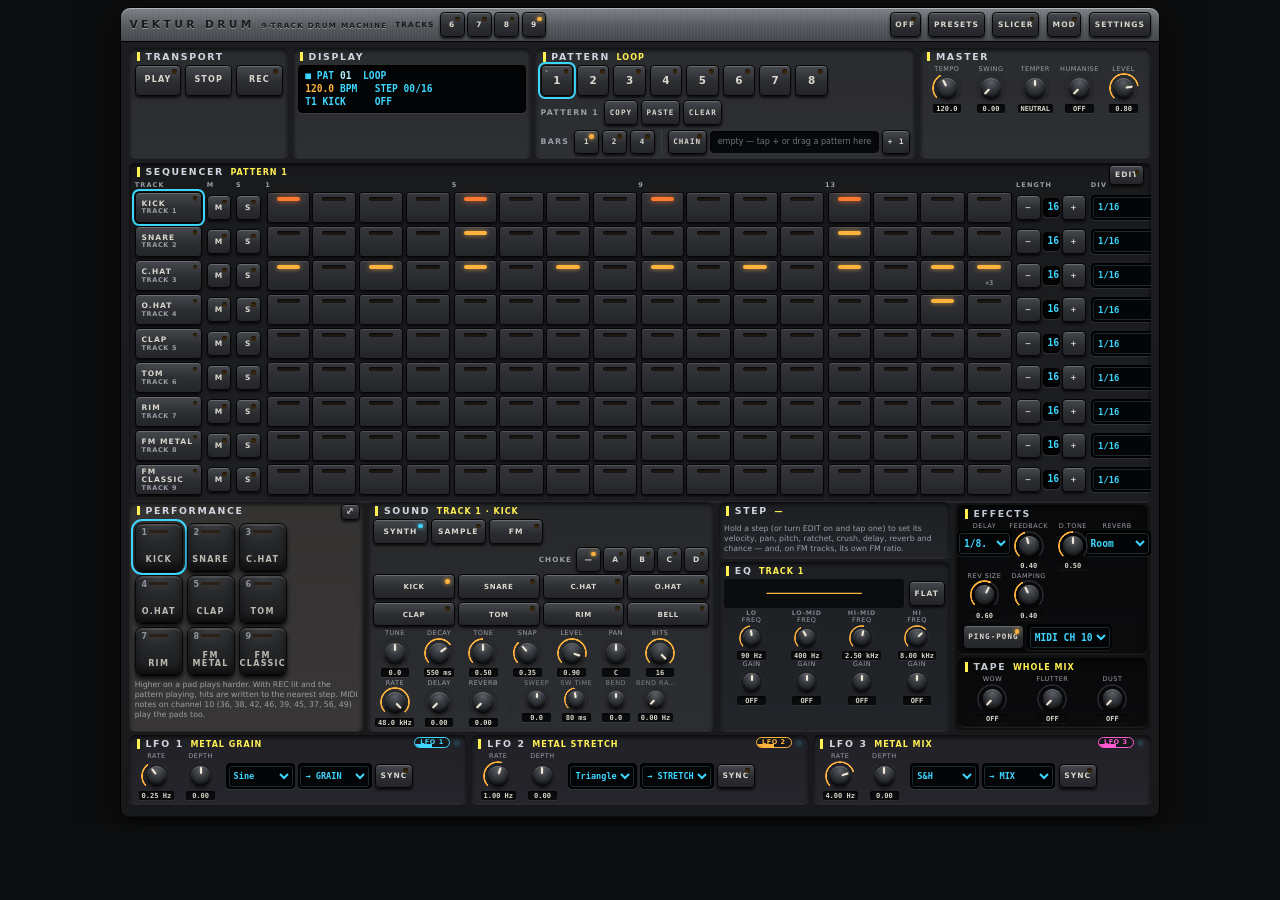
==== commit ffa0e55c: "Add files via upload" ====
--- a/index.html
+++ b/index.html
@@ -69,7 +69,7 @@
 <script id="vd-worklet">
 /* Vektur Drum — AudioWorklet processor. host.js prepends the parameter table and drumsMakeEngine(), so this file
    holds only the processor around the engine. Drum ops are Vektur VJ's protocol plus 'n' (track count) and the
-   step's FM ratio ('s' field 13), NEW ring fields ('s' 14–18), step fold ('s' 19; 'P' packs 16 fields per step for 9 tracks),
+   step's FM ratio ('s' field 13), NEW ring fields ('s' 14–18), step fold ('s' 19), shift + spectral ('s' 20–24; 'P' packs 21 fields per step for 9 tracks),
    NEW 'W' mod wire [slot, src, dense param index, amount] and 'L' slicer slot [slot, action, permute source].
    In Vektur VJ the drums render inside the Vektur Spectra synth's worklet; here they are the only thing in it.
    Messages in: {dr:[op,...]} (Vektur VJ's own drum protocol, extracted) · {m:[st,d1,d2]} MIDI · {tempo:bpm}
@@ -87,13 +87,13 @@
       if (d.panic) { for (const w of this.r.v) w.active = false; this.r.clearFx(); }
             if (d.dr) { const r = this.r, a = d.dr;   // Vektur Pulse: [op, ...args]
         if (a[0] === 'p') r.setParam(a[1], a[2]); else if (a[0] === 'ps') for (let i = 0; i < a[1].length; i++) r.setParam(i, a[1][i]);
-        else if (a[0] === 's') { r.setStep(a[1], a[2], a[3], a[4], a[5], a[6], a[7], a[8]); if (a.length > 9) r.setStepFx(a[1], a[2], a[3], a[9], a[10], a[11], a[12]); if (a.length > 13) r.setStepFm(a[1], a[2], a[3], a[13]); if (a.length > 18) r.setStepRing(a[1], a[2], a[3], a[14], a[15], a[16], a[17], a[18]); if (a.length > 19) r.setStepFold(a[1], a[2], a[3], a[19]); }
+        else if (a[0] === 's') { r.setStep(a[1], a[2], a[3], a[4], a[5], a[6], a[7], a[8]); if (a.length > 9) r.setStepFx(a[1], a[2], a[3], a[9], a[10], a[11], a[12]); if (a.length > 13) r.setStepFm(a[1], a[2], a[3], a[13]); if (a.length > 18) r.setStepRing(a[1], a[2], a[3], a[14], a[15], a[16], a[17], a[18]); if (a.length > 19) r.setStepFold(a[1], a[2], a[3], a[19]); if (a.length > 24) r.setStepShift(a[1], a[2], a[3], a[20], a[21], a[22], a[23], a[24]); }
         else if (a[0] === 'w') r.setSample(a[1], a[2], a[3]); else if (a[0] === 'k') r.setTrack(a[1], a[2], a[3], a[4]);
         else if (a[0] === 'b') r.setBars(a[1], a[2]); else if (a[0] === 'c') r.setChain(a[2], a[2].length, a[1]);
         else if (a[0] === 'y') r.select(a[1]); else if (a[0] === 'z') r.play(a[1]); else if (a[0] === 'r') r.recOn = a[1] ? 1 : 0;
         else if (a[0] === 'e') r.enabledFlag = a[1] ? 1 : 0;
         else if (a[0] === 'P') { const p = a[1], v = a[2]; r.setBars(p, v[0]); let i = 1;   // a whole pattern at once
-          for (let t = 0; t < DRUM_NOTES.length; t++) { r.setTrack(p, t, v[i], v[i + 1]); i += 2; for (let k = 0; k < 16; k++, i += 16) { r.setStep(p, t, k, v[i], v[i + 1], v[i + 2], v[i + 3], v[i + 4]); r.setStepFx(p, t, k, v[i + 5], v[i + 6], v[i + 7], v[i + 8]); r.setStepFm(p, t, k, v[i + 9]); r.setStepRing(p, t, k, v[i + 10], v[i + 11], v[i + 12], v[i + 13], v[i + 14]); r.setStepFold(p, t, k, v[i + 15]); } } }
+          for (let t = 0; t < DRUM_NOTES.length; t++) { r.setTrack(p, t, v[i], v[i + 1]); i += 2; for (let k = 0; k < 16; k++, i += 21) { r.setStep(p, t, k, v[i], v[i + 1], v[i + 2], v[i + 3], v[i + 4]); r.setStepFx(p, t, k, v[i + 5], v[i + 6], v[i + 7], v[i + 8]); r.setStepFm(p, t, k, v[i + 9]); r.setStepRing(p, t, k, v[i + 10], v[i + 11], v[i + 12], v[i + 13], v[i + 14]); r.setStepFold(p, t, k, v[i + 15]); r.setStepShift(p, t, k, v[i + 16], v[i + 17], v[i + 18], v[i + 19], v[i + 20]); } } }
         else if (a[0] === 'W') r.setWire(a[1], a[2], a[3], a[4]); else if (a[0] === 'L') r.setSlice(a[1], a[2], a[3]);
         else if (a[0] === 'n') r.setTracks(a[1]); else if (a[0] === 'hit') r.midi(0x90, DRUM_NOTES[a[1]], a[2]); } };
   }
@@ -101,7 +101,8 @@
     const o = outputs[0]; if (!o || !o[0]) return true;
     const L = o[0], R = o[1] || o[0];
     L.fill(0); if (R !== L) R.fill(0);   // the engine adds into its buffers
-    this.r.render(L, R, L.length);
+    const ip = inputs && inputs[0], iL = ip && ip[0];   // NEW (0.8): the insert input, when an audio input is connected
+    if (iL && iL.length === L.length) this.r.render(L, R, L.length, iL, ip[1] || iL); else this.r.render(L, R, L.length);
     if (++this.n >= 4) { this.n = 0; const r = this.r;
       this.port.postMessage({ dtel: r.enabledFlag ? r.tel : null, drec: r.recQ.length ? r.recQ.splice(0) : null }); }
     return true;
@@ -174,6 +175,7 @@
     k.style.setProperty('--s', Math.min(t, c) * 270 + 'deg'); k.style.setProperty('--e', Math.max(t, c) * 270 + 'deg');
     pv.textContent = fmt(v); k.setAttribute('aria-valuenow', String(+v.toFixed(3))); k.setAttribute('aria-valuetext', fmt(v));
     k.classList.toggle('learn', midiLearn && learnPath === o.path);
+    if (typeof dialPaint === 'function') dialPaint(k, t, c, bip);   // NEW: the chosen dial design (dials.js)
   };
   const setV = v => { o.set(clamp(v, o.min, o.max)); paint(); };
   let lastTap = 0;
@@ -216,7 +218,7 @@
    adds the per-track engine, choke group, pitch sweep and FM parameters (template indices 15–27), and the global
    glitch with 3 LFOs. Rows: [key, name, section, kind, min, max, default, scale, unit, choices]. */
 const DRUM_NAME = "Vektur Drum";
-const DRUM_PARAMS_PULSE = [["t1.model", "Model", "Track 1", "enum", 0, 7, 0, "lin", "", ["Kick", "Snare", "Closed hat", "Open hat", "Clap", "Tom", "Rim", "Bell"]], ["t1.tune", "Tune", "Track 1", "cont", -24, 24, 0, "lin", "st", []], ["t1.decay", "Decay", "Track 1", "cont", 0.01, 3, 0.55, "log", "s", []], ["t1.tone", "Tone", "Track 1", "cont", 0, 1, 0.5, "lin", "", []], ["t1.snap", "Snap", "Track 1", "cont", 0, 1, 0.35, "lin", "", []], ["t1.level", "Level", "Track 1", "cont", 0, 1, 0.9, "lin", "", []], ["t1.pan", "Pan", "Track 1", "cont", -1, 1, 0, "lin", "", []], ["t1.bend", "Bend", "Track 1", "cont", -12, 12, 0, "lin", "st", []], ["t1.bits", "Bits", "Track 1", "int", 2, 16, 16, "lin", "", []], ["t1.rate", "Rate", "Track 1", "cont", 500, 48000, 48000, "log", "Hz", []], ["t1.dly", "Delay", "Track 1", "cont", 0, 1, 0, "lin", "", []], ["t1.rev", "Reverb", "Track 1", "cont", 0, 1, 0, "lin", "", []], ["t1.mute", "Mute", "Track 1", "bool", 0, 1, 0, "lin", "", []], ["t1.solo", "Solo", "Track 1", "bool", 0, 1, 0, "lin", "", []], ["t1.brate", "Bend rate", "Track 1", "cont", 0, 20, 0, "log", "Hz", []], ["t2.model", "Model", "Track 2", "enum", 0, 7, 1, "lin", "", ["Kick", "Snare", "Closed hat", "Open hat", "Clap", "Tom", "Rim", "Bell"]], ["t2.tune", "Tune", "Track 2", "cont", -24, 24, 0, "lin", "st", []], ["t2.decay", "Decay", "Track 2", "cont", 0.01, 3, 0.22, "log", "s", []], ["t2.tone", "Tone", "Track 2", "cont", 0, 1, 0.55, "lin", "", []], ["t2.snap", "Snap", "Track 2", "cont", 0, 1, 0.6, "lin", "", []], ["t2.level", "Level", "Track 2", "cont", 0, 1, 0.75, "lin", "", []], ["t2.pan", "Pan", "Track 2", "cont", -1, 1, 0, "lin", "", []], ["t2.bend", "Bend", "Track 2", "cont", -12, 12, 0, "lin", "st", []], ["t2.bits", "Bits", "Track 2", "int", 2, 16, 16, "lin", "", []], ["t2.rate", "Rate", "Track 2", "cont", 500, 48000, 48000, "log", "Hz", []], ["t2.dly", "Delay", "Track 2", "cont", 0, 1, 0, "lin", "", []], ["t2.rev", "Reverb", "Track 2", "cont", 0, 1, 0, "lin", "", []], ["t2.mute", "Mute", "Track 2", "bool", 0, 1, 0, "lin", "", []], ["t2.solo", "Solo", "Track 2", "bool", 0, 1, 0, "lin", "", []], ["t2.brate", "Bend rate", "Track 2", "cont", 0, 20, 0, "log", "Hz", []], ["t3.model", "Model", "Track 3", "enum", 0, 7, 2, "lin", "", ["Kick", "Snare", "Closed hat", "Open hat", "Clap", "Tom", "Rim", "Bell"]], ["t3.tune", "Tune", "Track 3", "cont", -24, 24, 0, "lin", "st", []], ["t3.decay", "Decay", "Track 3", "cont", 0.01, 3, 0.05, "log", "s", []], ["t3.tone", "Tone", "Track 3", "cont", 0, 1, 0.6, "lin", "", []], ["t3.snap", "Snap", "Track 3", "cont", 0, 1, 0.3, "lin", "", []], ["t3.level", "Level", "Track 3", "cont", 0, 1, 0.55, "lin", "", []], ["t3.pan", "Pan", "Track 3", "cont", -1, 1, 0.1, "lin", "", []], ["t3.bend", "Bend", "Track 3", "cont", -12, 12, 0, "lin", "st", []], ["t3.bits", "Bits", "Track 3", "int", 2, 16, 16, "lin", "", []], ["t3.rate", "Rate", "Track 3", "cont", 500, 48000, 48000, "log", "Hz", []], ["t3.dly", "Delay", "Track 3", "cont", 0, 1, 0, "lin", "", []], ["t3.rev", "Reverb", "Track 3", "cont", 0, 1, 0, "lin", "", []], ["t3.mute", "Mute", "Track 3", "bool", 0, 1, 0, "lin", "", []], ["t3.solo", "Solo", "Track 3", "bool", 0, 1, 0, "lin", "", []], ["t3.brate", "Bend rate", "Track 3", "cont", 0, 20, 0, "log", "Hz", []], ["t4.model", "Model", "Track 4", "enum", 0, 7, 3, "lin", "", ["Kick", "Snare", "Closed hat", "Open hat", "Clap", "Tom", "Rim", "Bell"]], ["t4.tune", "Tune", "Track 4", "cont", -24, 24, 0, "lin", "st", []], ["t4.decay", "Decay", "Track 4", "cont", 0.01, 3, 0.45, "log", "s", []], ["t4.tone", "Tone", "Track 4", "cont", 0, 1, 0.6, "lin", "", []], ["t4.snap", "Snap", "Track 4", "cont", 0, 1, 0.3, "lin", "", []], ["t4.level", "Level", "Track 4", "cont", 0, 1, 0.5, "lin", "", []], ["t4.pan", "Pan", "Track 4", "cont", -1, 1, 0.1, "lin", "", []], ["t4.bend", "Bend", "Track 4", "cont", -12, 12, 0, "lin", "st", []], ["t4.bits", "Bits", "Track 4", "int", 2, 16, 16, "lin", "", []], ["t4.rate", "Rate", "Track 4", "cont", 500, 48000, 48000, "log", "Hz", []], ["t4.dly", "Delay", "Track 4", "cont", 0, 1, 0, "lin", "", []], ["t4.rev", "Reverb", "Track 4", "cont", 0, 1, 0, "lin", "", []], ["t4.mute", "Mute", "Track 4", "bool", 0, 1, 0, "lin", "", []], ["t4.solo", "Solo", "Track 4", "bool", 0, 1, 0, "lin", "", []], ["t4.brate", "Bend rate", "Track 4", "cont", 0, 20, 0, "log", "Hz", []], ["t5.model", "Model", "Track 5", "enum", 0, 7, 4, "lin", "", ["Kick", "Snare", "Closed hat", "Open hat", "Clap", "Tom", "Rim", "Bell"]], ["t5.tune", "Tune", "Track 5", "cont", -24, 24, 0, "lin", "st", []], ["t5.decay", "Decay", "Track 5", "cont", 0.01, 3, 0.3, "log", "s", []], ["t5.tone", "Tone", "Track 5", "cont", 0, 1, 0.5, "lin", "", []], ["t5.snap", "Snap", "Track 5", "cont", 0, 1, 0.6, "lin", "", []], ["t5.level", "Level", "Track 5", "cont", 0, 1, 0.65, "lin", "", []], ["t5.pan", "Pan", "Track 5", "cont", -1, 1, -0.1, "lin", "", []], ["t5.bend", "Bend", "Track 5", "cont", -12, 12, 0, "lin", "st", []], ["t5.bits", "Bits", "Track 5", "int", 2, 16, 16, "lin", "", []], ["t5.rate", "Rate", "Track 5", "cont", 500, 48000, 48000, "log", "Hz", []], ["t5.dly", "Delay", "Track 5", "cont", 0, 1, 0, "lin", "", []], ["t5.rev", "Reverb", "Track 5", "cont", 0, 1, 0, "lin", "", []], ["t5.mute", "Mute", "Track 5", "bool", 0, 1, 0, "lin", "", []], ["t5.solo", "Solo", "Track 5", "bool", 0, 1, 0, "lin", "", []], ["t5.brate", "Bend rate", "Track 5", "cont", 0, 20, 0, "log", "Hz", []], ["t6.model", "Model", "Track 6", "enum", 0, 7, 5, "lin", "", ["Kick", "Snare", "Closed hat", "Open hat", "Clap", "Tom", "Rim", "Bell"]], ["t6.tune", "Tune", "Track 6", "cont", -24, 24, 0, "lin", "st", []], ["t6.decay", "Decay", "Track 6", "cont", 0.01, 3, 0.45, "log", "s", []], ["t6.tone", "Tone", "Track 6", "cont", 0, 1, 0.4, "lin", "", []], ["t6.snap", "Snap", "Track 6", "cont", 0, 1, 0.3, "lin", "", []], ["t6.level", "Level", "Track 6", "cont", 0, 1, 0.7, "lin", "", []], ["t6.pan", "Pan", "Track 6", "cont", -1, 1, -0.15, "lin", "", []], ["t6.bend", "Bend", "Track 6", "cont", -12, 12, 0, "lin", "st", []], ["t6.bits", "Bits", "Track 6", "int", 2, 16, 16, "lin", "", []], ["t6.rate", "Rate", "Track 6", "cont", 500, 48000, 48000, "log", "Hz", []], ["t6.dly", "Delay", "Track 6", "cont", 0, 1, 0, "lin", "", []], ["t6.rev", "Reverb", "Track 6", "cont", 0, 1, 0, "lin", "", []], ["t6.mute", "Mute", "Track 6", "bool", 0, 1, 0, "lin", "", []], ["t6.solo", "Solo", "Track 6", "bool", 0, 1, 0, "lin", "", []], ["t6.brate", "Bend rate", "Track 6", "cont", 0, 20, 0, "log", "Hz", []], ["dr.ch", "MIDI channel", "Master", "int", 0, 16, 10, "lin", "", []], ["dr.swing", "Swing", "Master", "cont", 0, 0.75, 0, "lin", "", []], ["dr.warmth", "Warmth", "Master", "cont", 0, 1, 0.25, "lin", "", []], ["dr.level", "Level", "Master", "cont", 0, 1, 0.8, "lin", "", []], ["dr.choke", "Hat choke", "Master", "bool", 0, 1, 1, "lin", "", []], ["dr.dlydiv", "Time", "Delay", "enum", 0, 9, 4, "lin", "", ["1/4", "1/4T", "1/8", "1/8T", "1/8.", "1/16", "1/16T", "1/16.", "1/32", "1/32T"]], ["dr.dlyfb", "Feedback", "Delay", "cont", 0, 0.9, 0.4, "lin", "", []], ["dr.dlytone", "Tone", "Delay", "cont", 0, 1, 0.5, "lin", "", []], ["dr.dlypp", "Ping-pong", "Delay", "bool", 0, 1, 1, "lin", "", []], ["dr.revsize", "Size", "Reverb", "cont", 0, 1, 0.6, "lin", "", []], ["dr.revdamp", "Damping", "Reverb", "cont", 0, 1, 0.4, "lin", "", []]];
+const DRUM_PARAMS_PULSE = [["t1.model", "Model", "Track 1", "enum", 0, 7, 0, "lin", "", ["Kick", "Snare", "Closed hat", "Open hat", "Clap", "Tom", "Rim", "Bell"]], ["t1.tune", "Tune", "Track 1", "cont", -24, 24, 0, "lin", "st", []], ["t1.decay", "Decay", "Track 1", "cont", 0.01, 3, 0.55, "log", "s", []], ["t1.tone", "Tone", "Track 1", "cont", 0, 1, 0.5, "lin", "", []], ["t1.snap", "Snap", "Track 1", "cont", 0, 1, 0.35, "lin", "", []], ["t1.level", "Level", "Track 1", "cont", 0, 1, 0.9, "lin", "", []], ["t1.pan", "Pan", "Track 1", "cont", -1, 1, 0, "lin", "", []], ["t1.bend", "Bend", "Track 1", "cont", -12, 12, 0, "lin", "st", []], ["t1.bits", "Bits", "Track 1", "int", 2, 16, 16, "lin", "", []], ["t1.rate", "Rate", "Track 1", "cont", 500, 48000, 48000, "log", "Hz", []], ["t1.dly", "Delay", "Track 1", "cont", 0, 1, 0, "lin", "", []], ["t1.rev", "Reverb", "Track 1", "cont", 0, 1, 0, "lin", "", []], ["t1.mute", "Mute", "Track 1", "bool", 0, 1, 0, "lin", "", []], ["t1.solo", "Solo", "Track 1", "bool", 0, 1, 0, "lin", "", []], ["t1.brate", "Bend rate", "Track 1", "cont", 0, 20, 0, "log", "Hz", []], ["t2.model", "Model", "Track 2", "enum", 0, 7, 1, "lin", "", ["Kick", "Snare", "Closed hat", "Open hat", "Clap", "Tom", "Rim", "Bell"]], ["t2.tune", "Tune", "Track 2", "cont", -24, 24, 0, "lin", "st", []], ["t2.decay", "Decay", "Track 2", "cont", 0.01, 3, 0.22, "log", "s", []], ["t2.tone", "Tone", "Track 2", "cont", 0, 1, 0.55, "lin", "", []], ["t2.snap", "Snap", "Track 2", "cont", 0, 1, 0.6, "lin", "", []], ["t2.level", "Level", "Track 2", "cont", 0, 1, 0.75, "lin", "", []], ["t2.pan", "Pan", "Track 2", "cont", -1, 1, 0, "lin", "", []], ["t2.bend", "Bend", "Track 2", "cont", -12, 12, 0, "lin", "st", []], ["t2.bits", "Bits", "Track 2", "int", 2, 16, 16, "lin", "", []], ["t2.rate", "Rate", "Track 2", "cont", 500, 48000, 48000, "log", "Hz", []], ["t2.dly", "Delay", "Track 2", "cont", 0, 1, 0, "lin", "", []], ["t2.rev", "Reverb", "Track 2", "cont", 0, 1, 0, "lin", "", []], ["t2.mute", "Mute", "Track 2", "bool", 0, 1, 0, "lin", "", []], ["t2.solo", "Solo", "Track 2", "bool", 0, 1, 0, "lin", "", []], ["t2.brate", "Bend rate", "Track 2", "cont", 0, 20, 0, "log", "Hz", []], ["t3.model", "Model", "Track 3", "enum", 0, 7, 2, "lin", "", ["Kick", "Snare", "Closed hat", "Open hat", "Clap", "Tom", "Rim", "Bell"]], ["t3.tune", "Tune", "Track 3", "cont", -24, 24, 0, "lin", "st", []], ["t3.decay", "Decay", "Track 3", "cont", 0.01, 3, 0.05, "log", "s", []], ["t3.tone", "Tone", "Track 3", "cont", 0, 1, 0.6, "lin", "", []], ["t3.snap", "Snap", "Track 3", "cont", 0, 1, 0.3, "lin", "", []], ["t3.level", "Level", "Track 3", "cont", 0, 1, 0.55, "lin", "", []], ["t3.pan", "Pan", "Track 3", "cont", -1, 1, 0.1, "lin", "", []], ["t3.bend", "Bend", "Track 3", "cont", -12, 12, 0, "lin", "st", []], ["t3.bits", "Bits", "Track 3", "int", 2, 16, 16, "lin", "", []], ["t3.rate", "Rate", "Track 3", "cont", 500, 48000, 48000, "log", "Hz", []], ["t3.dly", "Delay", "Track 3", "cont", 0, 1, 0, "lin", "", []], ["t3.rev", "Reverb", "Track 3", "cont", 0, 1, 0, "lin", "", []], ["t3.mute", "Mute", "Track 3", "bool", 0, 1, 0, "lin", "", []], ["t3.solo", "Solo", "Track 3", "bool", 0, 1, 0, "lin", "", []], ["t3.brate", "Bend rate", "Track 3", "cont", 0, 20, 0, "log", "Hz", []], ["t4.model", "Model", "Track 4", "enum", 0, 7, 3, "lin", "", ["Kick", "Snare", "Closed hat", "Open hat", "Clap", "Tom", "Rim", "Bell"]], ["t4.tune", "Tune", "Track 4", "cont", -24, 24, 0, "lin", "st", []], ["t4.decay", "Decay", "Track 4", "cont", 0.01, 3, 0.45, "log", "s", []], ["t4.tone", "Tone", "Track 4", "cont", 0, 1, 0.6, "lin", "", []], ["t4.snap", "Snap", "Track 4", "cont", 0, 1, 0.3, "lin", "", []], ["t4.level", "Level", "Track 4", "cont", 0, 1, 0.5, "lin", "", []], ["t4.pan", "Pan", "Track 4", "cont", -1, 1, 0.1, "lin", "", []], ["t4.bend", "Bend", "Track 4", "cont", -12, 12, 0, "lin", "st", []], ["t4.bits", "Bits", "Track 4", "int", 2, 16, 16, "lin", "", []], ["t4.rate", "Rate", "Track 4", "cont", 500, 48000, 48000, "log", "Hz", []], ["t4.dly", "Delay", "Track 4", "cont", 0, 1, 0, "lin", "", []], ["t4.rev", "Reverb", "Track 4", "cont", 0, 1, 0, "lin", "", []], ["t4.mute", "Mute", "Track 4", "bool", 0, 1, 0, "lin", "", []], ["t4.solo", "Solo", "Track 4", "bool", 0, 1, 0, "lin", "", []], ["t4.brate", "Bend rate", "Track 4", "cont", 0, 20, 0, "log", "Hz", []], ["t5.model", "Model", "Track 5", "enum", 0, 7, 4, "lin", "", ["Kick", "Snare", "Closed hat", "Open hat", "Clap", "Tom", "Rim", "Bell"]], ["t5.tune", "Tune", "Track 5", "cont", -24, 24, 0, "lin", "st", []], ["t5.decay", "Decay", "Track 5", "cont", 0.01, 3, 0.3, "log", "s", []], ["t5.tone", "Tone", "Track 5", "cont", 0, 1, 0.5, "lin", "", []], ["t5.snap", "Snap", "Track 5", "cont", 0, 1, 0.6, "lin", "", []], ["t5.level", "Level", "Track 5", "cont", 0, 1, 0.65, "lin", "", []], ["t5.pan", "Pan", "Track 5", "cont", -1, 1, -0.1, "lin", "", []], ["t5.bend", "Bend", "Track 5", "cont", -12, 12, 0, "lin", "st", []], ["t5.bits", "Bits", "Track 5", "int", 2, 16, 16, "lin", "", []], ["t5.rate", "Rate", "Track 5", "cont", 500, 48000, 48000, "log", "Hz", []], ["t5.dly", "Delay", "Track 5", "cont", 0, 1, 0, "lin", "", []], ["t5.rev", "Reverb", "Track 5", "cont", 0, 1, 0, "lin", "", []], ["t5.mute", "Mute", "Track 5", "bool", 0, 1, 0, "lin", "", []], ["t5.solo", "Solo", "Track 5", "bool", 0, 1, 0, "lin", "", []], ["t5.brate", "Bend rate", "Track 5", "cont", 0, 20, 0, "log", "Hz", []], ["t6.model", "Model", "Track 6", "enum", 0, 7, 5, "lin", "", ["Kick", "Snare", "Closed hat", "Open hat", "Clap", "Tom", "Rim", "Bell"]], ["t6.tune", "Tune", "Track 6", "cont", -24, 24, 0, "lin", "st", []], ["t6.decay", "Decay", "Track 6", "cont", 0.01, 3, 0.45, "log", "s", []], ["t6.tone", "Tone", "Track 6", "cont", 0, 1, 0.4, "lin", "", []], ["t6.snap", "Snap", "Track 6", "cont", 0, 1, 0.3, "lin", "", []], ["t6.level", "Level", "Track 6", "cont", 0, 1, 0.7, "lin", "", []], ["t6.pan", "Pan", "Track 6", "cont", -1, 1, -0.15, "lin", "", []], ["t6.bend", "Bend", "Track 6", "cont", -12, 12, 0, "lin", "st", []], ["t6.bits", "Bits", "Track 6", "int", 2, 16, 16, "lin", "", []], ["t6.rate", "Rate", "Track 6", "cont", 500, 48000, 48000, "log", "Hz", []], ["t6.dly", "Delay", "Track 6", "cont", 0, 1, 0, "lin", "", []], ["t6.rev", "Reverb", "Track 6", "cont", 0, 1, 0, "lin", "", []], ["t6.mute", "Mute", "Track 6", "bool", 0, 1, 0, "lin", "", []], ["t6.solo", "Solo", "Track 6", "bool", 0, 1, 0, "lin", "", []], ["t6.brate", "Bend rate", "Track 6", "cont", 0, 20, 0, "log", "Hz", []], ["dr.ch", "MIDI channel", "Master", "int", 0, 16, 10, "lin", "", []], ["dr.swing", "Swing", "Master", "cont", 0, 0.75, 0, "lin", "", []], ["dr.temper", "Temper", "Master", "cont", -1, 1, 0, "lin", "", []], ["dr.level", "Level", "Master", "cont", 0, 1, 0.8, "lin", "", []], ["dr.choke", "Hat choke", "Master", "bool", 0, 1, 1, "lin", "", []], ["dr.dlydiv", "Time", "Delay", "enum", 0, 9, 4, "lin", "", ["1/4", "1/4T", "1/8", "1/8T", "1/8.", "1/16", "1/16T", "1/16.", "1/32", "1/32T"]], ["dr.dlyfb", "Feedback", "Delay", "cont", 0, 0.9, 0.4, "lin", "", []], ["dr.dlytone", "Tone", "Delay", "cont", 0, 1, 0.5, "lin", "", []], ["dr.dlypp", "Ping-pong", "Delay", "bool", 0, 1, 1, "lin", "", []], ["dr.revsize", "Size", "Reverb", "cont", 0, 1, 0.6, "lin", "", []], ["dr.revdamp", "Damping", "Reverb", "cont", 0, 1, 0.4, "lin", "", []]];
 const DRUM_DIVS = ["1/4", "1/4T", "1/8", "1/8T", "1/8.", "1/16", "1/16T", "1/16.", "1/32", "1/32T"];
 const DRUM_DIV_BEATS = [1.0, 0.6666666666666666, 0.5, 0.3333333333333333, 0.75, 0.25, 0.16666666666666666, 0.375, 0.125, 0.08333333333333333];
 const DRUM_DEF_DIV = 5;
@@ -227,8 +229,10 @@
 const FM_ALGOS = ["Classic", "Stack", "Parallel", "Ring metal"];
 const CHOKE_GROUPS = ["None", "A", "B", "C", "D"];
 const GLITCH_MODES = ["Stutter", "Reverse", "Akai metal"];
+const REV_TYPES = ["Room", "Spring", "Gate", "Expanse"];   // NEW (0.8): Expanse 90–95 % = endless washes, 95–100 % = freeze
+const SPEC_ZONES = ["Smear", "Shift", "Harmonic", "Robot", "Whisper", "Freeze"];   // NEW (0.8): the per-step spectral Colour dial
 const LFO_SHAPES = ["Sine", "Triangle", "Saw", "Square", "S&H"];
-const LFO_DESTS = ["Mix", "Size", "Speed"];
+const LFO_DESTS = ["Metal mix", "Metal grain", "Metal stretch"];   // (0.8) the LFOs' own targets: Metalise (the old glitch)
 const LFO_DIVS = ["4 bars", "2 bars", "1 bar", "1/2", "1/4", "1/8", "1/16"];
 const SL_DIVS = ["1/32", "1/16", "1/8", "1/4"], SL_DIV_BEATS = [0.125, 0.25, 0.5, 1];
 const SL_STUTTER = ["×2", "×3", "×4", "×6", "×8"], SL_STUTTER_N = [2, 3, 4, 6, 8];
@@ -292,11 +296,11 @@
     }
   }
   rows.push(...DRUM_PARAMS_PULSE.filter(p => p[0].startsWith('dr.')));          // Pulse master block, unchanged
-  rows.push(["gl.on", "Glitch", "Glitch", "bool", 0, 1, 0, "lin", "", []],
-    ["gl.mode", "Mode", "Glitch", "enum", 0, 2, 2, "lin", "", GLITCH_MODES],
-    ["gl.mix", "Mix", "Glitch", "cont", 0, 1, 0.5, "lin", "", []],
-    ["gl.size", "Size", "Glitch", "cont", 0, 1, 0.35, "lin", "", []],
-    ["gl.speed", "Speed", "Glitch", "cont", 0, 1, 0.5, "lin", "", []]);
+  rows.push(["gl.on", "Metalise", "Metalise", "bool", 0, 1, 0, "lin", "", []],   // (0.8) the glitch became Metalise (Slicer window); keys unchanged
+    ["gl.mode", "Mode", "Metalise", "enum", 0, 2, 2, "lin", "", GLITCH_MODES],
+    ["gl.mix", "Mix", "Metalise", "cont", 0, 1, 0.5, "lin", "", []],
+    ["gl.size", "Grain", "Metalise", "cont", 0, 1, 0.35, "lin", "", []],
+    ["gl.speed", "Stretch", "Metalise", "cont", 0, 1, 0.5, "lin", "", []]);
   const lfoDef = [[0.25, 0, 1], [1, 1, 2], [4, 4, 0]];                          // rate, shape, destination
   lfoDef.forEach(([rate, shape, dest], i) => {
     const n = i + 1, s = `LFO ${n}`;
@@ -331,6 +335,14 @@
   rows.push(["tp.wow", "Wow", "Tape", "cont", 0, 1, 0, "lin", "", []],
     ["tp.flutter", "Flutter", "Tape", "cont", 0, 1, 0, "lin", "", []],
     ["tp.dust", "Dust", "Tape", "cont", 0, 1, 0, "lin", "", []]);
+  // NEW (0.8): reverb type; the insert input (AUv3 effect / an audio input in the web app)
+  rows.push(["dr.revtype", "Type", "Reverb", "enum", 0, 3, 0, "lin", "", REV_TYPES],
+    ["in.level", "Input", "Input", "cont", 0, 1, 1, "lin", "", []],
+    ["in.dly", "Input delay", "Input", "cont", 0, 1, 0, "lin", "", []],
+    ["in.rev", "Input reverb", "Input", "cont", 0, 1, 0, "lin", "", []],
+    ["in.drums", "Drums", "Input", "bool", 0, 1, 1, "lin", "", []]);
+  // NEW (0.8): HUMANISE — timing offsets, then ghost notes and small embellishments; 0 = the sequencer exactly as written
+  rows.push(["dr.human", "Humanise", "Master", "cont", 0, 1, 0, "lin", "", []]);
   return rows;
 })();
 
@@ -354,7 +366,7 @@
   const PMIN = new Float32Array(N), PMAX = new Float32Array(N), PDEF = new Float32Array(N), PSM = new Uint8Array(N), ID = {};
   PARAMS.forEach((p, i) => { ID[p[0]] = i; PMIN[i] = p[4]; PMAX[i] = p[5]; PDEF[i] = p[6]; PSM[i] = p[3] === 'cont' ? 1 : 0; });
   const T1 = ID['t1.model'], TSTRIDE = ID['t2.model'] - ID['t1.model'];
-  const CH = ID['dr.ch'], SWING = ID['dr.swing'], WARMTH = ID['dr.warmth'], LEVEL = ID['dr.level'], CHOKE = ID['dr.choke'],
+  const CH = ID['dr.ch'], SWING = ID['dr.swing'], TEMPER = ID['dr.temper'], HUMAN = ID['dr.human'], LEVEL = ID['dr.level'], CHOKE = ID['dr.choke'],
     DLYDIV = ID['dr.dlydiv'], DLYFB = ID['dr.dlyfb'], DLYTONE = ID['dr.dlytone'], DLYPP = ID['dr.dlypp'], REVSIZE = ID['dr.revsize'], REVDAMP = ID['dr.revdamp'];
   // new per-track template indices (after Pulse's 15) and the glitch / LFO block
   const K = k => ID['t1.' + k] - T1;
@@ -363,6 +375,24 @@
     K_FB = K('fmfb'), K_FOLD = K('fmfold'), K_NOISE = K('fmnoise');
   const K_EQ = [1, 2, 3, 4].map(b => [K(`eq${b}f`), K(`eq${b}g`)]);   // per band: frequency, gain
   const TP_WOW = ID['tp.wow'], TP_FL = ID['tp.flutter'], TP_DUST = ID['tp.dust'];
+  const REVTYPE = ID['dr.revtype'], IN_LEVEL = ID['in.level'], IN_DLY = ID['in.dly'], IN_REV = ID['in.rev'], IN_DRUMS = ID['in.drums'];
+  // NEW (0.8): per-step pitch shifter and spectral processor — sizes
+  const PSN = 4096, SPN = 256, SPH = 64, SPK = SPN / 2 + 1, SPLOG = 8;
+  // FFT (radix 2, in place) — the same algorithm and tables in DrumEngine.hpp, for sample-identical output
+  const FFT_COS = new Float64Array(SPN / 2), FFT_SIN = new Float64Array(SPN / 2), FFT_REV = new Uint16Array(SPN), SP_WIN = new Float64Array(SPN);
+  for (let i = 0; i < SPN / 2; i++) { FFT_COS[i] = Math.cos(2.0 * kPi * i / SPN); FFT_SIN[i] = Math.sin(2.0 * kPi * i / SPN); }
+  for (let i = 0; i < SPN; i++) { let r = 0; for (let b = 0; b < SPLOG; b++) if (i & (1 << b)) r |= 1 << (SPLOG - 1 - b); FFT_REV[i] = r; SP_WIN[i] = 0.5 - 0.5 * Math.cos(2.0 * kPi * i / SPN); }
+  function fft(re, im, inv) {
+    for (let i = 0; i < SPN; i++) { const j = FFT_REV[i]; if (j > i) { let x = re[i]; re[i] = re[j]; re[j] = x; x = im[i]; im[i] = im[j]; im[j] = x; } }
+    for (let len = 2; len <= SPN; len <<= 1) {
+      const half = len >> 1, st = SPN / len;
+      for (let i = 0; i < SPN; i += len) for (let k = 0; k < half; k++) {
+        const wr = FFT_COS[k * st], wi = inv ? FFT_SIN[k * st] : -FFT_SIN[k * st], a = i + k, b = a + half;
+        const xr = re[b] * wr - im[b] * wi, xi = re[b] * wi + im[b] * wr;
+        re[b] = re[a] - xr; im[b] = im[a] - xi; re[a] += xr; im[a] += xi;
+      }
+    }
+  }
   const GL_ON = ID['gl.on'], GL_MODE = ID['gl.mode'], GL_MIX = ID['gl.mix'], GL_SIZE = ID['gl.size'], GL_SPEED = ID['gl.speed'];
   const LF = [1, 2, 3].map(n => ['rate', 'shape', 'depth', 'dest', 'sync', 'div'].map(k => ID[`lfo${n}.${k}`]));
   const LDIV = [16, 8, 4, 2, 1, 0.5, 0.25], GL_SLICE = [0.125, 0.25, 0.5, 1, 2];   // LFO divisions, stutter slices (beats)
@@ -378,6 +408,7 @@
   const lround = x => x < 0 ? -Math.round(-x) : Math.round(x);   // C lround / round: halves away from zero
   const ftz = x => Math.abs(x) < 1e-18 ? 0.0 : x;
   const xs = s => { let x = s[0]; x ^= x << 13; x >>>= 0; x ^= x >>> 17; x ^= x << 5; x >>>= 0; s[0] = x; return x; };
+  const FDN_RATE = new Float64Array([0.11, 0.13, 0.17, 0.19, 0.23, 0.29, 0.31, 0.37]);   // Expanse: modulation rates (Hz)
   const kMetal = [205.3, 304.4, 369.6, 522.7, 540.0, 800.0];
   class Svf {
     constructor() { this.ic1 = 0.0; this.ic2 = 0.0; this.a1 = 0.0; this.a2 = 0.0; this.a3 = 0.0; this.k = 1.0; this.lp = 0.0; this.bp = 0.0; this.hp = 0.0; }
@@ -388,18 +419,22 @@
   }
   const newVoice = () => ({ active: false, model: 0, t: 0.0, amp: 0.0, ampK: 1.0, pe: 0.0, peK: 1.0, ck: 0.0, ckK: 1.0, choke: 1.0,
     ph: new Float64Array(6), vel: 1.0, swE: 0.0, swK: 1.0, stepRatio: 0.0, fcInc: 0.0, m1Inc: 0.0, m2Inc: 0.0, fmI: 0.0, ie: 0.0, ieK: 1.0, fmFb: 0.0, fmFold: 0.0, fmN: 0.0, fmAlgo: 0, sf: 0.0, m1y: 0.0, m1y2: 0.0, pan: 0.0, pitch: 0.0, ratio: 1.0, bph: 0.0, hold: 0.0, holdPh: 0.0, out: 0.0, gl: 0.0, gr: 0.0, cq: 0.0, sdly: 0.0, srev: 0.0, spos: 0.0, slp: 0.0, slpA: 1.0, f1: new Svf(), f2: new Svf() });
-  const kSF = 16;   // per step: on, velocity, pan, pitch, ratchet, crush, delay send, reverb send, probability, FM ratio (0 = track's),
-                     //           ring on, ring master (0–8 track, 9 oscillator), ring slaves (bit mask), ring amount, ring oscillator Hz, fold
+  const kSF = 21;   // per step: on, velocity, pan, pitch, ratchet, crush, delay send, reverb send, probability, FM ratio (0 = track's),
+                     //           ring on, ring master (0–8 track, 9 oscillator), ring slaves (bit mask), ring amount, ring oscillator Hz, fold,
+                     //           pitch shift (st, 0 = off), shift mix, spectral (0 = off), spectral colour, spectral mix
   class Drums {
     constructor(rate) {
       this.target = Float32Array.from(PDEF); this.sm = Float64Array.from(PDEF);
       this.step = new Float32Array(kP * kT * kS * kSF);
-      for (let i = 0; i < kP * kT * kS; i++) { this.step[i * kSF + 1] = 0.8; this.step[i * kSF + 4] = 1; this.step[i * kSF + 8] = 1; } for (let i = 0; i < kP * kT * kS; i++) this.step[i * kSF + 14] = 220;   // ring oscillator default
+      for (let i = 0; i < kP * kT * kS; i++) { this.step[i * kSF + 1] = 0.8; this.step[i * kSF + 4] = 1; this.step[i * kSF + 8] = 1; } for (let i = 0; i < kP * kT * kS; i++) { this.step[i * kSF + 14] = 220; this.step[i * kSF + 17] = 1; this.step[i * kSF + 20] = 1; }   // ring oscillator, shift mix, spectral mix defaults
       this.smp = new Array(kT).fill(null);   // each track's imported sample: { d: Float32Array (mono), rate }
       this.trkLen = new Int32Array(kP * kT).fill(kS); this.trkDiv = new Int32Array(kP * kT).fill(DEF_DIV); this.patBars = new Int32Array(kP).fill(1);
       this.chain = new Int32Array(kC); this.chainN = 0; this.chainOn = 0; this.want = 0; this.jumpReq = 0; this.playReq = -1; this.recOn = 0;
       this.enabledFlag = 0; this.tempo = Math.fround(120); this.hostBeat = 0.0; this.beatSerial = 0;
       this.tel = new Float32Array(4 + 3 * kT + 3 + NSRC + 2 + 2 * NWIRE); this.recQ = []; this.nTr = kT;   // … + modulated dials: [dense index, position] × 32
+      this.hOff = new Float64Array(kT); this.hrng = new Uint32Array([0x6C8E9CF5]); this.cHum = 0.0;   // HUMANISE: the pending step's offset (beats), its own PRNG
+      this.tmS = 0.0; this.tmLive = false; this.tmSr = 0; this.tmA = 0.0; this.tmFa = 0.0; this.tmSa = 0.0; this.tmR = 0.0; this.tmLa = 0.0;   // TEMPER
+      this.tmF = 0.0; this.tmSl = 0.0; this.tmLp = new Float64Array(2);
       this.sr = 48000.0; this.beat = 0.0; this.beatSeen = 0; this.crCount = 0;
       this.wasEnabled = false; this.running = false; this.waiting = false; this.startAt = 0.0; this.patStart = 0.0; this.cur = 0; this.chainPos = 0;
       this.nextIdx = new Float64Array(kT); this.nextBeat = new Float64Array(kT); this.skipIdx = new Float64Array(kT);
@@ -422,6 +457,20 @@
       // per-step ring modulation (one ring at a time: the latest ring step)
       this.yr = new Float64Array(kT); this.act = new Uint8Array(kT);
       // per-track EQ: biquads (transposed direct form II), 4 bands × 2 states × 9 tracks
+      // NEW (0.8): per-track pitch shifter (two-tap granular delay) and spectral processor (STFT 256 / hop 64)
+      this.nx = new Float64Array(5); this.ratNx = new Float64Array(kT * 5);
+      this.psBuf = new Float64Array(kT * PSN); this.psW = new Int32Array(kT); this.psPh = new Float64Array(kT); this.psOn = new Uint8Array(kT);
+      this.psSt = new Float64Array(kT); this.psMix = new Float64Array(kT); this.psWin = 1440;
+      this.spOn = new Uint8Array(kT); this.spA = new Float64Array(kT); this.spC = new Float64Array(kT); this.spMix = new Float64Array(kT);
+      this.spIn = new Float64Array(kT * SPN); this.spDry = new Float64Array(kT * SPN); this.spOut = new Float64Array(kT * SPN); this.spPos = new Int32Array(kT); this.spCnt = new Int32Array(kT);
+      this.spMag = new Float64Array(kT * SPK); this.spPh = new Float64Array(kT * SPK); this.spFirst = new Uint8Array(kT); this.spTail = new Int32Array(kT);
+      this.spRe = new Float64Array(SPN); this.spIm = new Float64Array(SPN); this.spM = new Float64Array(SPK); this.spT = new Float64Array(SPK); this.sprng = new Uint32Array([0x2545F491]);
+      this.fxTail = new Int32Array(kT);
+      // NEW (0.8): reverb types — Spring (dispersive allpass loops), Gate (dense room + gate), Expanse (8-line FDN up to a freeze)
+      this.rvType = -1; this.spgAp = new Float64Array(2 * 16); this.spgLen = 0; this.spgBuf = [null, null]; this.spgPos = 0; this.spgLp = new Float64Array(2);
+      this.gtEnv = 0.0; this.gtHold = 0; this.gtG = 0.0;
+      this.fdnLen = new Int32Array(8); this.fdnMax = 0; this.fdnBuf = null; this.fdnPos = 0; this.fdnLp = new Float64Array(8); this.fdnPh = new Float64Array(8);
+      this.xpG = new Float64Array(8); this.xpFz = 0.0; this.xpScale = 1.0; this.xpDepth = 0.0; this.xpDk = 0.0; this.xpAp = [null, null, null, null]; this.xpApL = new Int32Array(4); this.xpApP = new Int32Array(4); this.xpLast = new Float64Array(8);
       this.eqOn = new Uint8Array(kT * 4); this.eqC = new Float64Array(kT * 4 * 5); this.eqZ = new Float64Array(kT * 4 * 2);
       // tape and vinyl
       this.tb = [null, null]; this.tbLen = 0; this.tw = 0; this.wowPh = 0.0; this.flPh = 0.0; this.fl2Ph = 0.0; this.wD = 0.0;
@@ -432,7 +481,7 @@
       this.sb = [null, null]; this.sbLen = 0; this.sw = 0; this.sAbs = 0.0; this.curSt = new Float64Array(NSLOT).fill(-1); this.prevSt = new Float64Array(NSLOT).fill(-1);
       this.sCyc = -1; this.sIdx = -1; this.sAct = 0; this.sSrc = 0; this.sStart = 0.0; this.sL = 1.0; this.sMixS = 0.0; this.sHold = 0; this.slrng = new Uint32Array([1]);
       this.sLastP = -1.0; this.sLastG = 1.0; this.dclL = 0.0; this.dclR = 0.0; this.dclN = 0;
-      this.cTape = false; this.cDust = false; this.cSlOn = false; this.cSlMix = 0.0; this.cSlDiv = 1; this.cSlBars = 0; this.cSlDen = 1.0; this.cSlEvo = 0.0; this.cSlSeed = 1; this.cSlSpeed = 0.5;
+      this.cTape = false; this.cDust = false; this.cRevType = 0; this.cInDrums = true; this.cSlOn = false; this.cSlMix = 0.0; this.cSlDiv = 1; this.cSlBars = 0; this.cSlDen = 1.0; this.cSlEvo = 0.0; this.cSlSeed = 1; this.cSlSpeed = 0.5;
       this.cSlStut = 2; this.cSlTape = 0.8; this.cSlPitch = -12; this.cSlHold = 0;
       this.cGlOn = false; this.cGlMode = 0; this.cGlMix = 0.0; this.cGlSize = 0.0; this.cGlSpeed = 0.0; this.gMixS = 0.0; this.gModeNow = -1;
       this.gCap = -1; this.gStart = 0; this.gLen = 1; this.gPos = 0.0; this.gSrc = 0.0; this.gi = 0; this.gG = 0;
@@ -456,6 +505,11 @@
       this.sbLen = Math.ceil(sr * 14.0) + 4; this.sb = [new Float32Array(this.sbLen), new Float32Array(this.sbLen)];   // slicer: 2 bars + a slice at 40 BPM
       this.ringK = 1.0 - Math.exp(-1.0 / (0.002 * sr)); this.rEnvK = Math.exp(-1.0 / (0.02 * sr));
       this.tbLen = Math.ceil(sr * 0.02) + 4; this.tb = [new Float64Array(this.tbLen), new Float64Array(this.tbLen)]; this.popK = Math.exp(-1.0 / (0.00025 * sr));
+      this.psWin = Math.min(PSN - 8, lround(0.03 * sr));
+      this.spgLen = lround(0.045 * sr) + 4; this.spgBuf = [new Float64Array(this.spgLen), new Float64Array(lround(this.spgLen * 1.13) + 4)];
+      const fdnMs = [89.7, 113.3, 137.9, 163.1, 191.3, 223.7, 251.9, 283.7]; for (let i = 0; i < 8; i++) this.fdnLen[i] = lround(fdnMs[i] * 0.001 * sr);
+      this.fdnMax = lround(0.2837 * 2.2 * sr) + 64; this.fdnBuf = new Float64Array(8 * this.fdnMax);
+      [142, 107, 379, 277].forEach((n, i) => { this.xpApL[i] = Math.max(8, lround(n * sr / 44100.0)); this.xpAp[i] = new Float64Array(this.xpApL[i]); });
       let q = 0; const sub = n => { const a = this.store.subarray(q, q + n); q += n; return a; };
       for (let c = 0; c < 2; c++) this.dly[c] = sub(this.dlyLen);
       for (let c = 0; c < 2; c++) { for (let k = 0; k < 8; k++) this.rvC[c * 8 + k] = sub(this.rvCL[c * 8 + k]); for (let k = 0; k < 4; k++) this.rvA[c * 4 + k] = sub(this.rvAL[c * 4 + k]); }
@@ -467,13 +521,15 @@
     clearFx() {
       if (this.store) this.store.fill(0);
       this.dlyPos = 0; this.dlyLp[0] = this.dlyLp[1] = 0.0; this.rvF.fill(0); this.rvCP.fill(0); this.rvAP.fill(0);
-      this.dcX[0] = this.dcX[1] = this.dcY[0] = this.dcY[1] = 0.0; this.quiet = 0;
+      this.dcX[0] = this.dcX[1] = this.dcY[0] = this.dcY[1] = 0.0; this.quiet = 0; this.tmLive = false; this.hOff.fill(0);
       this.fxZero = this.dlyLen + 1;   // buffers are all zero now
       if (this.gb[0]) { this.gb[0].fill(0); this.gb[1].fill(0); } this.gw = 0; this.gAbs = 0; this.gMixS = 0.0; this.gModeNow = -1;
       if (this.sb[0]) { this.sb[0].fill(0); this.sb[1].fill(0); } this.sw = 0; this.sAbs = 0.0; this.sMixS = 0.0; this.sCyc = -1; this.sIdx = -1; this.sHold = 0;
       this.sLastP = -1.0; this.dclL = this.dclR = 0.0; this.dclN = 0;
       this.rS = 0.0; this.rOn = false; this.rEnv = 0.0;
       this.eqZ.fill(0); this.eqOn.fill(0);
+      this.psBuf.fill(0); this.psOn.fill(0); this.spOn.fill(0); this.spIn.fill(0); this.spDry.fill(0); this.spOut.fill(0); this.spMag.fill(0); this.fxTail.fill(0);
+      this.rvClear();
       if (this.tb[0]) { this.tb[0].fill(0); this.tb[1].fill(0); } this.tw = 0; this.popL = this.popR = this.hissL = this.hissR = 0.0;
     }
     // ---- API (main thread → worklet messages, or direct in tests)
@@ -495,6 +551,12 @@
       if (t < 0 || t >= kT) return;
       this.smp[t] = d && d.length >= 2 && rate >= 1000 ? { d: d.length > rate * 30 ? d.subarray(0, Math.floor(rate * 30)) : d, rate } : null;
       if (this.v[t].model === 8) this.v[t].active = false;
+    }
+    setStepShift(p, t, s, st, mix, spec, col, smix) {   // NEW (0.8): pitch shifter (st, mix) and spectral (amount, colour, mix)
+      if (p < 0 || p >= kP || t < 0 || t >= kT || s < 0 || s >= kS) return;
+      const i = ((p * kT + t) * kS + s) * kSF;
+      this.step[i + 16] = clampd(st, -24.0, 24.0); this.step[i + 17] = clampd(mix, 0.0, 1.0);
+      this.step[i + 18] = clampd(spec, 0.0, 1.0); this.step[i + 19] = clampd(col, 0.0, 1.0); this.step[i + 20] = clampd(smix, 0.0, 1.0);
     }
     setStepFold(p, t, s, fold) {
       if (p < 0 || p >= kP || t < 0 || t >= kT || s < 0 || s >= kS) return;
@@ -542,7 +604,7 @@
       if ((st & 0xF0) !== 0x90 || d2 === 0) return;
       const t = this.trackOf(d1); if (t < 0) return;
       const vel = d2 / 127.0;
-      this.trigger(t, vel, 0.0, 0.0, 0.0, 0.0, 0.0, 0.0);
+      this.trigger(t, vel, 0.0, 0.0, 0.0, 0.0, 0.0, 0.0, 0.0, null);
       if (this.recOn && this.running) this.record(t, vel);
     }
     record(t, vel) {
@@ -557,8 +619,9 @@
       if (k >= this.nextIdx[t]) this.skipIdx[t] = k;
       if (this.recQ.length < 64) this.recQ.push([cur, t, s, Math.fround(vel)]);
     }
-    trigger(t, vel, stepPan, stepPitch, crush, sdly, srev, fmr, fold) {
+    trigger(t, vel, stepPan, stepPitch, crush, sdly, srev, fmr, fold, nx) {
       const w = this.v[t], sr = this.sr;
+      this.stepFx(t, nx);
       const eng = lround(this.T(this.tp(t, K_ENGINE)));   // 0 drum synth · 1 sample (model 8) · 2 FM (model 9)
       if (eng === 1 && !this.smp[t]) return;              // sample engine with no sample: silent
       const model = eng === 2 ? 9 : eng === 1 ? 8 : Math.min(Math.max(lround(this.T(this.tp(t, 0))), 0), 7);
@@ -691,7 +754,34 @@
     }
     stepBeats(t) { return DIVB[Math.min(Math.max(this.trkDiv[this.cur * kT + t], 0), ND - 1)]; }
     stepTime(t, k) { const sb = this.stepBeats(t); return this.patStart + k * sb + ((k & 1) ? this.P(SWING) * sb * 0.5 : 0.0); }
-    resetTracks() { for (let t = 0; t < kT; t++) { this.nextIdx[t] = 0; this.nextBeat[t] = this.stepTime(t, 0); this.skipIdx[t] = -1; this.ratLeft[t] = 0; } }
+    resetTracks() { for (let t = 0; t < kT; t++) { this.nextIdx[t] = 0; this.nextBeat[t] = this.stepTime(t, 0); this.skipIdx[t] = -1; this.ratLeft[t] = 0; if (this.cHum > 0.0 || this.hOff[t] !== 0.0) this.humSet(t); } }
+    /** HUMANISE: the offset (beats) of track t's next step. Triangular, so most hits stay close; at most 42 % of a step
+        (steps never swap or merge, the last step still lands inside its pattern) and the first step of a pattern only lags. */
+    humSet(t) {
+      const h = this.cHum; if (h <= 0.0) { this.hOff[t] = 0.0; return; }
+      const mx = Math.min(0.18 * Math.pow(h, 2.2), 0.42 * this.stepBeats(t));   // 25 % ≈ 4 ms · 50 % ≈ 20 ms · 75 % ≈ 1/32 · 100 % ≈ 90 ms (at 120 BPM)
+      let o = ((xs(this.hrng) + xs(this.hrng)) / 4294967296.0 - 1.0) * mx;
+      if (this.nextIdx[t] === 0 && o < 0.0) o = -o;
+      this.hOff[t] = o;
+    }
+    /** HUMANISE 50–100 %: now and then a quiet ghost on a free step next to a written hit (never written to the pattern,
+        never recorded); above 75 % some ghosts become a quick double or triple. */
+    ghost(t, s, len) {
+      const h = this.cHum, cur = this.cur, q = (h - 0.5) * 2.0;
+      if (len < 2 || xs(this.hrng) / 4294967296.0 >= q * Math.sqrt(q) * 0.3) return;
+      const a = (s + len - 1) % len, b = (s + 1) % len;
+      const n = this.S(cur, t, a, 0) >= 0.5 ? a : this.S(cur, t, b, 0) >= 0.5 ? b : -1;
+      if (n < 0) return;
+      const vel = this.S(cur, t, n, 1) * (0.22 + 0.18 * (xs(this.hrng) / 4294967296.0));
+      const pan = this.S(cur, t, n, 2), pitch = this.S(cur, t, n, 3), cr = this.S(cur, t, n, 5), sd = this.S(cur, t, n, 6), sv = this.S(cur, t, n, 7), fr = this.S(cur, t, n, 9), fo = this.S(cur, t, n, 15);
+      const nx = this.nx; for (let j = 0; j < 5; j++) nx[j] = this.S(cur, t, n, 16 + j);
+      this.trigger(t, vel, pan, pitch, cr, sd, sv, fr, fo, nx);
+      if (h > 0.75 && this.ratLeft[t] === 0 && xs(this.hrng) / 4294967296.0 < (h - 0.75) * 1.2) {
+        const r = 1 + (xs(this.hrng) & 1);
+        this.ratLeft[t] = r; this.ratDt[t] = this.stepBeats(t) / (r + 1); this.ratNext[t] = this.beat + this.ratDt[t]; this.ratVel[t] = vel; this.ratPan[t] = pan; this.ratPitch[t] = pitch;
+        this.ratFx[t * 3] = cr; this.ratFx[t * 3 + 1] = sd; this.ratFx[t * 3 + 2] = sv; this.ratFm[t] = fr; this.ratFold[t] = fo; for (let j = 0; j < 5; j++) this.ratNx[t * 5 + j] = nx[j];
+      }
+    }
     chainIndexOf(p) { for (let i = 0; i < this.chainN; i++) if (this.chain[i] === p) return i; return 0; }
     nextPattern() {
       const n = this.chainN;
@@ -703,13 +793,14 @@
       const len = Math.min(Math.max(this.trkLen[cur * kT + t], 1), kS);
       const s = k % len;
       if (k === this.skipIdx[t]) { this.skipIdx[t] = -1; return; }
-      if (this.S(cur, t, s, 0) < 0.5) return;
+      if (this.S(cur, t, s, 0) < 0.5) { if (this.cHum > 0.5) this.ghost(t, s, len); return; }
       const vel = this.S(cur, t, s, 1), pan = this.S(cur, t, s, 2), pitch = this.S(cur, t, s, 3);
       const rat = Math.min(Math.max(lround(this.S(cur, t, s, 4)), 1), 4);
       const prob = this.S(cur, t, s, 8);
       if (prob < 0.999 && xs(this.prng) / 4294967296.0 >= prob) { this.ratLeft[t] = 0; return; }   // probability: this time it doesn't play
       const cr = this.S(cur, t, s, 5), sd = this.S(cur, t, s, 6), sv = this.S(cur, t, s, 7), fr = this.S(cur, t, s, 9), fo = this.S(cur, t, s, 15);
-      this.trigger(t, vel, pan, pitch, cr, sd, sv, fr, fo); this.ratFm[t] = fr; this.ratFold[t] = fo;
+      const nx = this.nx; for (let j = 0; j < 5; j++) { nx[j] = this.S(cur, t, s, 16 + j); this.ratNx[t * 5 + j] = nx[j]; }
+      this.trigger(t, vel, pan, pitch, cr, sd, sv, fr, fo, nx); this.ratFm[t] = fr; this.ratFold[t] = fo;
       if (this.S(cur, t, s, 10) > 0.5) {   // ring step: master × slaves for this step's length
         this.rOn = true; this.rMaster = lround(this.S(cur, t, s, 11)); this.rMask = lround(this.S(cur, t, s, 12));
         this.rAmt = this.S(cur, t, s, 13); this.rHz = this.S(cur, t, s, 14); this.rEnd = this.beat + this.stepBeats(t); this.rPh = 0.0;
@@ -734,8 +825,8 @@
       if (this.beat >= this.patStart + patLen) { this.patStart += patLen; this.nextPattern(); this.resetTracks(); patLen = 4.0 * Math.min(Math.max(this.patBars[this.cur], 1), 4); }
       for (let t = 0; t < this.nTr; t++) {
         let guard = 0;
-        while (this.beat >= this.nextBeat[t] && this.nextBeat[t] < this.patStart + patLen && guard++ < 8) { this.fire(t, this.nextIdx[t]); ++this.nextIdx[t]; this.nextBeat[t] = this.stepTime(t, this.nextIdx[t]); }
-        if (this.ratLeft[t] > 0 && this.beat >= this.ratNext[t]) { this.trigger(t, this.ratVel[t] * 0.85, this.ratPan[t], this.ratPitch[t], this.ratFx[t * 3], this.ratFx[t * 3 + 1], this.ratFx[t * 3 + 2], this.ratFm[t], this.ratFold[t]); --this.ratLeft[t]; this.ratNext[t] += this.ratDt[t]; }
+        while (this.beat >= this.nextBeat[t] + this.hOff[t] && this.nextBeat[t] < this.patStart + patLen && guard++ < 8) { this.fire(t, this.nextIdx[t]); ++this.nextIdx[t]; this.nextBeat[t] = this.stepTime(t, this.nextIdx[t]); if (this.cHum > 0.0 || this.hOff[t] !== 0.0) this.humSet(t); }
+        if (this.ratLeft[t] > 0 && this.beat >= this.ratNext[t]) { this.trigger(t, this.ratVel[t] * 0.85, this.ratPan[t], this.ratPitch[t], this.ratFx[t * 3], this.ratFx[t * 3 + 1], this.ratFx[t * 3 + 2], this.ratFm[t], this.ratFold[t], this.ratNx.subarray(t * 5, t * 5 + 5)); --this.ratLeft[t]; this.ratNext[t] += this.ratDt[t]; }
       }
     }
     control() {
@@ -754,7 +845,11 @@
       this.cDlyGlide = 1.0 - Math.exp(-1.0 / (0.05 * this.sr));
       this.cLpA = 1.0 - Math.exp(-2.0 * kPi * Math.min(800.0 * Math.pow(2, this.P(DLYTONE) * 4.3), this.sr * 0.45) / this.sr);
       for (let t = 0; t < kT; t++) if (this.v[t].active) { const w = this.v[t]; w.bph += this.P(this.tp(t, 14)) * kCR / this.sr; if (w.bph >= 1.0) w.bph -= 1.0; w.swE *= w.swK; this.voiceCoefs(t); }
-      this.glitchControl(); this.slicerControl(); this.eqControl();
+      { const h = this.P(HUMAN); this.cHum = h > 1e-4 ? (h < 1.0 ? h : 1.0) : 0.0; }
+      if (this.tmSr !== this.sr) { const sr = this.sr; this.tmSr = sr;   // TEMPER coefficients (sample-rate independent)
+        this.tmA = 1.0 - Math.exp(-1.0 / (0.005 * sr)); this.tmFa = 1.0 - Math.exp(-1.0 / (0.0005 * sr)); this.tmSa = 1.0 - Math.exp(-1.0 / (0.012 * sr));
+        this.tmR = 1.0 - Math.exp(-1.0 / (0.08 * sr)); this.tmLa = 1.0 - Math.exp(-2.0 * kPi * Math.min(5000.0, 0.45 * sr) / sr); }
+      this.glitchControl(); this.slicerControl(); this.eqControl(); if (this.cRevType === 3) this.expControl();
     }
     // ---- per-track EQ: RBJ biquads; a band with 0 dB gain is off (and costs nothing)
     eqControl() {
@@ -853,6 +948,7 @@
     }
     slicerControl() {
       this.cTape = this.P(TP_WOW) > 1e-7 || this.P(TP_FL) > 1e-7 || this.P(TP_DUST) > 1e-6;
+      this.cRevType = Math.min(Math.max(this.Pi(REVTYPE), 0), 3); this.cInDrums = this.Pi(IN_DRUMS) === 1;
       this.cSlOn = this.Pi(SL_ON) === 1; this.cSlMix = clampd(this.P(SL_MIX), 0.0, 1.0);
       this.cSlDiv = Math.min(Math.max(this.Pi(SL_DIV), 0), 3); this.cSlBars = Math.min(Math.max(this.Pi(SL_BARS), 0), 1);
       this.cSlDen = clampd(this.P(SL_DEN), 0.0, 1.0); this.cSlEvo = clampd(this.P(SL_EVO), 0.0, 1.0); this.cSlSeed = this.Pi(SL_SEED);
@@ -874,7 +970,7 @@
       const mb = 4 + 3 * kT + 5 + NSRC;   // modulated dials: where each one is now (0…1 of its travel), for the moving ring on the dial
       for (let n = 0; n < NWIRE; n++) { const d = n < this.nMod ? this.modList[n] : -1; tel[mb + 2 * n] = d; tel[mb + 2 * n + 1] = d >= 0 ? clampd(normP(d, this.mv[d]), 0.0, 1.0) : 0; }
     }
-    render(L, R, frames) {
+    render(L, R, frames, inL, inR) {   // inL / inR (NEW 0.8): an insert input — the AUv3 effect's source, or an audio input
       const en = this.enabledFlag !== 0;
       if (en !== this.wasEnabled) { if (!en) { for (const w of this.v) w.active = false; this.running = this.waiting = false; this.clearFx(); this.publish(false); } this.wasEnabled = en; }
       if (!en) return;
@@ -889,11 +985,21 @@
         this.sequence();
         this.beat += dB;
         let any = false; for (const w of this.v) if (w.active) { any = true; break; }
-        if (!any && !this.cGlOn && this.gMixS === 0.0 && !this.cSlOn && this.sMixS === 0.0 && !this.cTape && this.quiet > Math.trunc(this.dlyT) + Math.trunc(this.sr * 0.5)) continue;
+        if (!any) for (let t = 0; t < kT; t++) if (this.fxTail[t] > 0) { any = true; break; }
+        if (!any && !inL && this.rvType !== 3 && !this.cGlOn && this.gMixS === 0.0 && !this.cSlOn && this.sMixS === 0.0 && !this.cTape && this.quiet > Math.trunc(this.dlyT) + Math.trunc(this.sr * 0.5)) continue;
         const solo = this.cAnySolo;
         let l = 0.0, r = 0.0, sl = 0.0, sr2 = 0.0, rl = 0.0, rr = 0.0;
         const yv = this.yr, act = this.act;
-        for (let t = 0; t < kT; t++) { act[t] = this.v[t].active ? 1 : 0; yv[t] = act[t] ? this.eq(t, this.voiceTick(t)) : 0.0; }
+        for (let t = 0; t < kT; t++) {
+          const va = this.v[t].active;
+          if (!va && this.fxTail[t] <= 0) { act[t] = 0; yv[t] = 0.0; continue; }
+          let y = va ? this.voiceTick(t) : 0.0;
+          if (this.psOn[t]) y = this.pshift(t, y);
+          if (this.spOn[t]) y = this.spectral(t, y);
+          if (va) this.fxTail[t] = (this.psOn[t] ? this.psWin + 16 : 0) + (this.spOn[t] ? 2 * SPN : 0);
+          else { this.fxTail[t]--; if (this.spOn[t] && this.spTail[t] > this.fxTail[t]) { this.fxTail[t] = this.spTail[t]; this.spTail[t] = 0; } }
+          act[t] = 1; yv[t] = this.eq(t, y);
+        }
         if (this.rOn || this.rS !== 0.0) this.ring(yv);
         const envT = this.envT;
         for (let t = 0; t < kT; t++) {
@@ -907,7 +1013,12 @@
           const ds = Math.min(1.0, this.P(this.tp(t, 10)) + this.v[t].sdly), rs = Math.min(1.0, this.P(this.tp(t, 11)) + this.v[t].srev);   // track send + the step's
           sl += yl * ds; sr2 += yr * ds; rl += yl * rs; rr += yr * rs;
         }
-        if (this.fxZero > this.dlyLen && sl === 0.0 && sr2 === 0.0 && rl === 0.0 && rr === 0.0) { this.dlyT += (this.cDsec * this.sr - this.dlyT) * this.cDlyGlide; if (this.dlyT < 1.0) this.dlyT = this.cDsec * this.sr; }   // effects hold only zeros: skip them
+        if (!this.cInDrums) { l = r = sl = sr2 = rl = rr = 0.0; }
+        if (inL) {   // the insert input joins the mix here: through the sends, then glitch, Slicer, tape
+          const xl = inL[f], xr = inR ? inR[f] : xl, g = this.P(IN_LEVEL), dg = g * this.P(IN_DLY), rg = g * this.P(IN_REV);
+          l += xl * g; r += xr * g; sl += xl * dg; sr2 += xr * dg; rl += xl * rg; rr += xr * rg;
+        }
+        if (this.fxZero > this.dlyLen && this.rvType !== 3 && sl === 0.0 && sr2 === 0.0 && rl === 0.0 && rr === 0.0) { this.dlyT += (this.cDsec * this.sr - this.dlyT) * this.cDlyGlide; if (this.dlyT < 1.0) this.dlyT = this.cDsec * this.sr; }   // effects hold only zeros: skip them
         else { o[0] = l; o[1] = r; this.fx(o, sl, sr2, rl, rr, bpm); l = o[0]; r = o[1]; }
         { const gw = this.gw; this.gb[0][gw] = l; this.gb[1][gw] = r; this.gw = gw + 1 === this.gbLen ? 0 : gw + 1; this.gAbs++; }
         if (this.cGlOn || this.gMixS !== 0.0) { o[0] = l; o[1] = r; this.glitch(o, bpm); l = o[0]; r = o[1]; }
@@ -915,10 +1026,15 @@
         if (this.cSlOn || this.sMixS !== 0.0) { o[0] = l; o[1] = r; this.slicer(o, bpm); l = o[0]; r = o[1]; }
         if (this.cTape) { o[0] = l; o[1] = r; this.tape(o); l = o[0]; r = o[1]; }
         if (envT < 0) { const a = Math.max(Math.abs(l), Math.abs(r)); if (a > this.envPk) this.envPk = a; }
-        const wm = this.P(WARMTH), lv = this.P(LEVEL);
+        { const p = this.P(TEMPER), tg = p > 1e-4 || p < -1e-4 ? p : 0.0;   // TEMPER: 0 = bypassed (not a sample touched)
+          let tm = this.tmS;
+          if (tm !== tg) { tm += (tg - tm) * this.tmA; if (Math.abs(tg - tm) < 1e-5) tm = tg; this.tmS = tm; }
+          if (tm !== 0.0) { if (!this.tmLive) { this.tmLive = true; this.tmLp[0] = l; this.tmLp[1] = r; this.tmF = this.tmSl = Math.max(Math.abs(l), Math.abs(r)); }
+            this.temper(o, l, r, tm); l = o[0]; r = o[1]; }
+          else this.tmLive = false; }
+        const lv = this.P(LEVEL);
         for (let c = 0; c < 2; c++) {
           let x = c === 0 ? l : r;
-          if (wm > 0.0) { const d = 1.0 + 5.0 * wm, b = 0.12 * wm; x += wm * ((Math.tanh(d * x + b) - Math.tanh(b)) / Math.sqrt(d) - x); }
           x *= lv;
           const y = ftz(x - this.dcX[c] + 0.9995 * this.dcY[c]); this.dcX[c] = x; this.dcY[c] = y;
           const av = Math.abs(y);
@@ -930,6 +1046,29 @@
         L[f] = Math.fround(L[f] + Math.fround(o[0])); R[f] = Math.fround(R[f] + Math.fround(o[1]));
       }
       this.publish(true);
+    }
+    /** TEMPER (t −1 warm … +1 cold): one light stereo-linked stage. A transient detector (fast vs slow envelope) rounds
+        attacks when warm and sharpens them when cold; a 5 kHz split softens or lifts the top; warm adds the asymmetric
+        tanh colour (even harmonics, what Warmth was), cold a hard knee and, past 75 %, a faint metallic edge. */
+    temper(o, l, r, t) {
+      const a = t < 0.0 ? -t : t, m = Math.max(Math.abs(l), Math.abs(r));
+      this.tmF += (m - this.tmF) * (m > this.tmF ? this.tmFa : this.tmR);
+      this.tmSl += (m - this.tmSl) * (m > this.tmSl ? this.tmSa : this.tmR);
+      let tr = this.tmF / (this.tmSl + 1e-4) - 1.0; tr = tr < 0.0 ? 0.0 : tr > 2.0 ? 2.0 : tr;
+      const g = 1.0 + (t > 0.0 ? 0.35 : -0.3) * a * a * tr;   // grows with the square: gentle near the centre
+      for (let c = 0; c < 2; c++) {
+        let x = (c === 0 ? l : r) * g;
+        const lp = this.tmLp[c] = ftz(this.tmLp[c] + (x - this.tmLp[c]) * this.tmLa), h = x - lp;
+        if (t < 0.0) {
+          x -= a * 0.4 * h;
+          const d = 1.0 + 2.5 * a, b = 0.12 * a; x += a * ((Math.tanh(d * x + b) - Math.tanh(b)) / Math.sqrt(d) - x);   // Warmth's curve, gentler drive
+        } else {
+          x += a * 0.6 * h;
+          const ax = x < 0.0 ? -x : x; if (ax > 0.85) { const e = ax - 0.85, y = 0.85 + e / (1.0 + 2.0 * a * e); x = x < 0.0 ? -y : y; }
+          if (a > 0.75) x += (a - 0.75) * 3.6 * h * (h < 0.0 ? -h : h);
+        }
+        o[c] = x;
+      }
     }
     // ---- glitch: 3 LFOs (control rate) modulate mix / size / speed
     glitchControl() {   // LFO n → its own glitch target (Mix / Size / Speed); wires go through applyWires
@@ -1060,22 +1199,98 @@
       if (this.dclN > 0) { const k = this.dclN / 96.0; yl += this.dclL * k; yr += this.dclR * k; this.dclN--; }
       o[0] = yl; o[1] = yr;
     }
-    fx(o, sl, sr2, rl, rr, bpm) {
-      const sr = this.sr;
-      const dsec = this.cDsec;
-      this.dlyT += (dsec * sr - this.dlyT) * this.cDlyGlide;
-      if (this.dlyT < 1.0) this.dlyT = dsec * sr;
-      let rp = this.dlyPos - this.dlyT; if (rp < 0.0) rp += this.dlyLen;
-      const i0 = Math.trunc(rp), fr = rp - i0, i1 = (i0 + 1) % this.dlyLen;
-      const lpA = this.cLpA, fb = this.P(DLYFB);
-      const dl = this.dly, lp = this.dlyLp;
-      for (let c = 0; c < 2; c++) { const d = dl[c][i0] + (dl[c][i1] - dl[c][i0]) * fr; lp[c] = ftz(lp[c] + (d - lp[c]) * lpA); }
-      if (this.cPP) { dl[0][this.dlyPos] = (sl + sr2) * 0.5 + lp[1] * fb; dl[1][this.dlyPos] = lp[0] * fb; }
-      else { dl[0][this.dlyPos] = sl + lp[0] * fb; dl[1][this.dlyPos] = sr2 + lp[1] * fb; }
-      let nz = dl[0][this.dlyPos] !== 0.0 || dl[1][this.dlyPos] !== 0.0 || lp[0] !== 0.0 || lp[1] !== 0.0;
-      this.dlyPos = (this.dlyPos + 1) % this.dlyLen;
-      o[0] += lp[0]; o[1] += lp[1];
-      const inp = (rl + rr) * 0.5 * 0.015, rfb = 0.7 + this.P(REVSIZE) * 0.28, damp = this.P(REVDAMP) * 0.4, F = this.rvF;
+    // ---- NEW (0.8): per-step pitch shifter and spectral processor, on the track's own sound (any engine)
+    stepFx(t, nx) {
+      const ps = nx && nx[0] !== 0 && nx[1] > 0, sp = nx && nx[2] > 0 && nx[4] > 0;
+      if (ps) { if (!this.psOn[t]) { this.psBuf.fill(0, t * PSN, (t + 1) * PSN); this.psPh[t] = 0.0; } this.psOn[t] = 1; this.psSt[t] = Math.pow(2.0, nx[0] / 12.0); this.psMix[t] = nx[1]; }
+      else this.psOn[t] = 0;
+      if (sp) {
+        if (!this.spOn[t]) { const b = t * SPN; this.spIn.fill(0, b, b + SPN); this.spDry.fill(0, b, b + SPN); this.spOut.fill(0, b, b + SPN); this.spMag.fill(0, t * SPK, (t + 1) * SPK); this.spCnt[t] = 0; }
+        this.spOn[t] = 1; this.spA[t] = nx[2]; this.spC[t] = nx[3]; this.spMix[t] = nx[4]; this.spFirst[t] = 6;
+      } else this.spOn[t] = 0;
+      if (!ps && !sp) this.fxTail[t] = 0;
+    }
+    pshift(t, x) {   // two taps sweeping through a 30 ms window, crossfaded with sin²: classic granular shift, ±24 semitones
+      const b = t * PSN, W = this.psWin; let w = this.psW[t];
+      this.psBuf[b + w] = x; w = (w + 1) & (PSN - 1); this.psW[t] = w;
+      let ph = this.psPh[t] + (1.0 - this.psSt[t]) / W; ph -= Math.floor(ph); this.psPh[t] = ph;
+      const p2 = ph >= 0.5 ? ph - 0.5 : ph + 0.5;
+      const s1 = Math.sin(kPi * ph), s2 = Math.sin(kPi * p2);
+      const wet = s1 * s1 * this.psRead(b, w, ph * W) + s2 * s2 * this.psRead(b, w, p2 * W);
+      return x + (wet - x) * this.psMix[t];
+    }
+    psRead(b, w, d) { const B = this.psBuf; let rp = w - 1 - d; if (rp < 0) rp += PSN; const i0 = Math.floor(rp), fr = rp - i0, i1 = (i0 + 1) & (PSN - 1); return B[b + i0] + (B[b + i1] - B[b + i0]) * fr; }
+    spectral(t, x) {   // STFT 256 / hop 64 (Hann, 75 % overlap); dry and wet both delayed 256 samples (5 ms) so they line up
+      const b = t * SPN; let pos = this.spPos[t];
+      this.spIn[b + pos] = x; const dry = this.spDry[b + pos]; this.spDry[b + pos] = x;
+      const out = this.spOut[b + pos]; this.spOut[b + pos] = 0.0;
+      pos = pos + 1 === SPN ? 0 : pos + 1; this.spPos[t] = pos;
+      if (++this.spCnt[t] >= SPH) { this.spCnt[t] = 0; this.spFrame(t, pos); }
+      return dry + (out - dry) * this.spMix[t];
+    }
+    /* Colour (0…1) runs through six manipulations — SMEAR · SHIFT · HARMONIC · ROBOT · WHISPER · FREEZE — and where it sits inside
+       each one sets that manipulation's own control; Spectral (0…1) is how far it goes:
+         SMEAR     time smear (Spectral) + frequency blur width (Colour)          SHIFT    bins move down ← Colour → up, by Spectral
+         HARMONIC  a comb on a fundamental (Colour: 280 Hz → 2.9 kHz), depth       ROBOT    phases flattened + a spectral tilt (Colour)
+         WHISPER   phases scattered + a spectral gate (Colour: threshold)          FREEZE   holds the loudest frame, sustain from Colour */
+    spFrame(t, pos) {
+      const re = this.spRe, im = this.spIm, b = t * SPN, a = this.spA[t], c = this.spC[t];
+      for (let i = 0; i < SPN; i++) { const j = pos + i < SPN ? pos + i : pos + i - SPN; re[i] = this.spIn[b + j] * SP_WIN[i]; im[i] = 0.0; }
+      fft(re, im, false);
+      const z = Math.min(5, Math.floor(c * 6.0)), f = c * 6.0 - z, M = this.spMag, P2 = this.spPh, mb = t * SPK, m = this.spM;
+      let mx = 0.0, en = 0.0;
+      for (let k = 0; k < SPK; k++) { m[k] = Math.sqrt(re[k] * re[k] + im[k] * im[k]); if (m[k] > mx) mx = m[k]; en += m[k] * m[k]; }
+      if (z === 0) {   // SMEAR
+        const keep = 0.97 * a, T = this.spT;
+        for (let k = 0; k < SPK; k++) { M[mb + k] = ftz(M[mb + k] + (m[k] - M[mb + k]) * (1.0 - keep)); T[k] = M[mb + k]; }
+        const wd = Math.round(f * 6.0 * a);
+        for (let k = 0; k < SPK; k++) {
+          let s = 0.0, n = 0; for (let q = k - wd; q <= k + wd; q++) if (q >= 0 && q < SPK) { s += T[q]; n++; }
+          const g = (s / n) / (m[k] + 1e-12); re[k] *= g; im[k] *= g;
+        }
+      } else if (z === 1) {   // SHIFT
+        const sh = Math.round((f * 2.0 - 1.0) * a * 40.0), T = this.spT, U = m;
+        for (let k = 0; k < SPK; k++) { T[k] = re[k]; U[k] = im[k]; }
+        for (let k = 0; k < SPK; k++) { const q = k - sh; if (q >= 0 && q < SPK) { re[k] = T[q]; im[k] = U[q]; } else { re[k] = 0.0; im[k] = 0.0; } }
+      } else if (z === 2) {   // HARMONIC
+        const F = 1.5 + f * 14.0, ex = 1.0 + a * 8.0;
+        for (let k = 0; k < SPK; k++) { const g = (1.0 - a) + a * Math.pow(Math.abs(Math.cos(kPi * k / F)), ex); re[k] *= g; im[k] *= g; }
+      } else if (z === 3) {   // ROBOT
+        const ex = (f - 0.5) * 3.0 * a;
+        for (let k = 0; k < SPK; k++) { const g = Math.pow((k + 1) / SPK, ex); re[k] = (re[k] * (1.0 - a) + m[k] * a) * g; im[k] = im[k] * (1.0 - a) * g; }
+      } else if (z === 4) {   // WHISPER
+        const thr = f * f * a * 0.25 * mx;
+        for (let k = 0; k < SPK; k++) {
+          if (m[k] < thr) { re[k] = 0.0; im[k] = 0.0; continue; }
+          const th = a * kPi * (xs(this.sprng) / 2147483648.0 - 1.0), cs = Math.cos(th), sn = Math.sin(th), r0 = re[k];
+          re[k] = r0 * cs - im[k] * sn; im[k] = r0 * sn + im[k] * cs;
+        }
+      } else {   // FREEZE
+        let me = 0.0; for (let k = 0; k < SPK; k++) me += M[mb + k] * M[mb + k];
+        if (this.spFirst[t] > 0 && en > me) for (let k = 0; k < SPK; k++) { M[mb + k] = m[k]; P2[mb + k] = Math.atan2(im[k], re[k]); }   // catch the loudest of the first frames
+        else { const dec = Math.exp(-SPH / (this.sr * (0.15 + f * 6.0))); for (let k = 0; k < SPK; k++) { M[mb + k] = ftz(M[mb + k] * dec); P2[mb + k] += 2.0 * kPi * k * SPH / SPN; if (P2[mb + k] > 1e6) P2[mb + k] -= 2.0 * kPi * Math.floor(P2[mb + k] / (2.0 * kPi)); } }
+        for (let k = 0; k < SPK; k++) { const ph = P2[mb + k]; re[k] = re[k] * (1.0 - a) + M[mb + k] * Math.cos(ph) * a; im[k] = im[k] * (1.0 - a) + M[mb + k] * Math.sin(ph) * a; }
+      }
+      if (this.spFirst[t] > 0) this.spFirst[t]--;
+      im[0] = 0.0; im[SPN / 2] = 0.0;
+      let oe = 0.0;
+      for (let k = 1; k < SPN / 2; k++) { re[SPN - k] = re[k]; im[SPN - k] = -im[k]; }
+      for (let k = 0; k < SPK; k++) oe += re[k] * re[k] + im[k] * im[k];
+      fft(re, im, true);
+      const g = 1.0 / (SPN * 1.5);
+      for (let i = 0; i < SPN; i++) { const j = pos + i < SPN ? pos + i : pos + i - SPN; this.spOut[b + j] += re[i] * SP_WIN[i] * g; }
+      this.spTail[t] = oe > 1e-12 ? 3 * SPN : 0;
+    }
+    // ---- NEW (0.8): reverb types
+    rvClear() {
+      for (const b of this.rvC) if (b) b.fill(0); for (const b of this.rvA) if (b) b.fill(0); this.rvF.fill(0); this.rvCP.fill(0); this.rvAP.fill(0);
+      this.spgAp.fill(0); this.spgLp.fill(0); if (this.spgBuf[0]) { this.spgBuf[0].fill(0); this.spgBuf[1].fill(0); } this.spgPos = 0;
+      this.gtEnv = 0.0; this.gtHold = 0; this.gtG = 0.0;
+      if (this.fdnBuf) this.fdnBuf.fill(0); this.fdnPos = 0; this.fdnLp.fill(0); this.fdnPh.fill(0); this.xpLast.fill(0);
+      for (const b of this.xpAp) if (b) b.fill(0); this.xpApP.fill(0);
+    }
+    room(o, inp, rfb, damp, gain) {   // Vektur Pulse's reverb (8 combs + 4 allpasses per side)
+      const F = this.rvF; let nz = false;
       for (let c = 0; c < 2; c++) {
         let acc = 0.0;
         for (let k = 0; k < 8; k++) {
@@ -1095,10 +1310,81 @@
           acc = bo - acc;
           if (++p >= this.rvAL[j]) p = 0; this.rvAP[j] = p;
         }
-        o[c] += acc * 3.0;
+        o[c] += acc * 3.0 * gain;
       }
+      if (!nz) for (let j = 0; j < 16; j++) if (F[j] !== 0.0) { nz = true; break; }
+      return nz;
+    }
+    spring(o, inp) {   // two dispersive loops (16 first-order allpasses each, a chirpy "boing"), damped, ~45 / 51 ms
+      const size = this.P(REVSIZE), damp = this.P(REVDAMP), fb = 0.45 + 0.45 * size, lpk = 1.0 - damp * 0.7; let nz = false;
+      for (let c = 0; c < 2; c++) {
+        const buf = this.spgBuf[c], L = buf.length, p = this.spgPos % L, d = buf[p];
+        this.spgLp[c] = ftz(this.spgLp[c] + (d - this.spgLp[c]) * lpk);
+        let x = inp * 4.0 + fb * this.spgLp[c]; const a = c ? -0.62 : -0.56;
+        for (let s = 0; s < 16; s++) { const j = c * 16 + s, y = a * x + this.spgAp[j]; this.spgAp[j] = ftz(x - a * y); x = y; }
+        buf[p] = x; o[c] += d * 1.4;
+        nz = nz || d !== 0.0 || x !== 0.0;
+      }
+      this.spgPos = this.spgPos + 1 >= 0x3fffffff ? 0 : this.spgPos + 1;
+      return nz;
+    }
+    gate(o, inp, lvl) {   // the 80s gated reverb: a dense room, cut off after Size's hold (60–560 ms)
+      const size = this.P(REVSIZE);
+      if (lvl > 0.02) this.gtHold = lround((0.06 + 0.5 * size) * this.sr);
+      const tg = this.gtHold > 0 ? 1.0 : 0.0; if (this.gtHold > 0) this.gtHold--;
+      this.gtG += (tg - this.gtG) * (tg > this.gtG ? 0.2 : 0.004);
+      return this.room(o, inp * 1.4, 0.7 + 0.28 * 0.93, this.P(REVDAMP) * 0.4, this.gtG) || this.gtG > 1e-6;
+    }
+    expControl() {   // Expanse coefficients — inputs change only at control rate, so this is identical to per-sample
+      const sr = this.sr, s = this.P(REVSIZE), fz = clampd((s - 0.95) / 0.05, 0.0, 1.0), wash = clampd((s - 0.9) / 0.05, 0.0, 1.0);
+      const rt = s >= 0.9 ? 12.0 + wash * 48.0 : 1.5 + s / 0.9 * 10.5, scale = 1.0 + 1.2 * s;
+      this.xpFz = fz; this.xpScale = scale; this.xpDepth = (4.0 + wash * 14.0) * sr / 48000.0; this.xpDk = this.P(REVDAMP) * 0.5 * (1.0 - fz);
+      for (let i = 0; i < 8; i++) { const d = this.fdnLen[i] * scale; let g = Math.pow(10.0, -3.0 * d / (rt * sr)); g += (1.0 - g) * fz; this.xpG[i] = g; }
+    }
+    expanse(o, inp) {   // 8-line feedback delay network, up to 12 s; 90–95 %: up to 60 s washes; 95–100 %: freeze
+      const sr = this.sr, fz = this.xpFz, scale = this.xpScale, depth = this.xpDepth, dk = this.xpDk, G = this.xpG;
+      const M = this.fdnMax, B = this.fdnBuf, pos = this.fdnPos, y = this.xpLast;
+      let x = inp * 2.0 * (1.0 - fz);
+      for (let i = 0; i < 4; i++) { const ab = this.xpAp[i], p = this.xpApP[i], bo = ab[p]; ab[p] = ftz(x + bo * 0.6); x = bo - x * 0.6; this.xpApP[i] = p + 1 >= this.xpApL[i] ? 0 : p + 1; }
+      let sum = 0.0;
+      for (let i = 0; i < 8; i++) {
+        this.fdnPh[i] += FDN_RATE[i] / sr; if (this.fdnPh[i] >= 1.0) this.fdnPh[i] -= 1.0;
+        const d = this.fdnLen[i] * scale + depth * (1.0 + Math.sin(2.0 * kPi * this.fdnPh[i]));
+        let rp = pos - d; if (rp < 0) rp += M; const i0 = Math.floor(rp), fr = rp - i0, i1 = i0 + 1 === M ? 0 : i0 + 1, bb = i * M;
+        const v = B[bb + i0] + (B[bb + i1] - B[bb + i0]) * fr;
+        this.fdnLp[i] = ftz(v * (1.0 - dk) + this.fdnLp[i] * dk); y[i] = this.fdnLp[i]; sum += y[i];
+      }
+      let nz = false;
+      for (let i = 0; i < 8; i++) {
+        B[i * M + pos] = ftz((i & 1 ? -x : x) * 0.5 + (y[i] - sum * 0.25) * G[i]);
+        nz = nz || y[i] !== 0.0;
+      }
+      this.fdnPos = pos + 1 === M ? 0 : pos + 1;
+      o[0] += (y[0] + y[2] + y[4] + y[6]) * 0.7; o[1] += (y[1] + y[3] + y[5] + y[7]) * 0.7;
+      return nz || x !== 0.0;
+    }
+    fx(o, sl, sr2, rl, rr, bpm) {
+      const sr = this.sr;
+      const dsec = this.cDsec;
+      this.dlyT += (dsec * sr - this.dlyT) * this.cDlyGlide;
+      if (this.dlyT < 1.0) this.dlyT = dsec * sr;
+      let rp = this.dlyPos - this.dlyT; if (rp < 0.0) rp += this.dlyLen;
+      const i0 = Math.trunc(rp), fr = rp - i0, i1 = (i0 + 1) % this.dlyLen;
+      const lpA = this.cLpA, fb = this.P(DLYFB);
+      const dl = this.dly, lp = this.dlyLp;
+      for (let c = 0; c < 2; c++) { const d = dl[c][i0] + (dl[c][i1] - dl[c][i0]) * fr; lp[c] = ftz(lp[c] + (d - lp[c]) * lpA); }
+      if (this.cPP) { dl[0][this.dlyPos] = (sl + sr2) * 0.5 + lp[1] * fb; dl[1][this.dlyPos] = lp[0] * fb; }
+      else { dl[0][this.dlyPos] = sl + lp[0] * fb; dl[1][this.dlyPos] = sr2 + lp[1] * fb; }
+      let nz = dl[0][this.dlyPos] !== 0.0 || dl[1][this.dlyPos] !== 0.0 || lp[0] !== 0.0 || lp[1] !== 0.0;
+      this.dlyPos = (this.dlyPos + 1) % this.dlyLen;
+      o[0] += lp[0]; o[1] += lp[1];
+      const inp = (rl + rr) * 0.5 * 0.015, rt = this.cRevType;
+      if (rt !== this.rvType) { if (this.rvType >= 0) this.rvClear(); this.rvType = rt; }   // a new type starts clean
+      if (rt === 0) nz = this.room(o, inp, 0.7 + this.P(REVSIZE) * 0.28, this.P(REVDAMP) * 0.4, 1.0) || nz;
+      else if (rt === 1) nz = this.spring(o, inp) || nz;
+      else if (rt === 2) nz = this.gate(o, inp, Math.abs(rl) + Math.abs(rr)) || nz;
+      else nz = this.expanse(o, inp) || nz;
       // zero-run bookkeeping for the skip in render() (see Drums.h)
-      if (!nz) for (let j = 0; j < 16; j++) if (F[j] !== 0.0) { nz = true; break; }
       this.fxZero = nz ? 0 : this.fxZero + 1;
     }
   }
@@ -1135,7 +1421,7 @@
 function drumSliceClean(a) { return Array.from({ length: SL_SLOTS }, (_, i) => { const s = Array.isArray(a) ? a[i] : null;
   return Array.isArray(s) ? [clamp(Math.round(+s[0]) || 0, 0, SL_ACTIONS.length - 1), clamp(Math.round(+s[1]), 0, SL_SLOTS - 1) || 0] : [0, i]; }); }
 function drumWires() { const d = drumState(); if (!Array.isArray(d.wires)) d.wires = []; return d.wires; }
-function drumWiresClean(a) { return (Array.isArray(a) ? a : []).filter(w => w && DP_ID[w.k] != null && drumModDest(DRUM_PARAMS[DP_ID[w.k]])).slice(0, MOD_WIRES)
+function drumWiresClean(a) { return (Array.isArray(a) ? a : []).map(w => w && w.k === 'dr.warmth' ? Object.assign({}, w, { k: 'dr.temper', a: -0.5 * (+w.a || 0) }) : w).filter(w => w && DP_ID[w.k] != null && drumModDest(DRUM_PARAMS[DP_ID[w.k]])).slice(0, MOD_WIRES)
   .map(w => ({ s: clamp(Math.round(+w.s) || 0, 0, MOD_SOURCES.length - 1), k: w.k, a: isFinite(+w.a) ? clamp(+w.a, -1, 1) : 0.5 })); }
 /** A dial can be a modulation destination: every continuous parameter, plus the stepped ones with a range (not switches). */
 function drumModDest(q) { return !!q && (q[3] === 'cont' || (q[3] === 'int' && q[0] !== 'dr.ch')); }
@@ -1161,8 +1447,9 @@
 // ---- engine sync (whole patterns go in one message)
 /* A step is [velocity, pan, pitch, ratchet] plus, once any is set, [crush, delay, reverb, probability, FM ratio]
    (crush/sends/probability 0…1, defaults 0, 0, 0, 1; FM ratio 0.25…16, 0 = the track's ratio),
-   NEW then [ring on, ring master (0–8 = track 1–9, 9 = sine oscillator), slave mask (bit t = track t+1), ring amount, osc Hz, fold 0…1]. */
-const DRUM_STEP_DEF = [.8, 0, 0, 1, 0, 0, 0, 1, 0, 0, 9, 0, 1, 220, 0];
+   NEW then [ring on, ring master (0–8 = track 1–9, 9 = sine oscillator), slave mask (bit t = track t+1), ring amount, osc Hz, fold 0…1,
+   pitch shift −24…24 st, shift mix, spectral 0…1, spectral colour, spectral mix]. */
+const DRUM_STEP_DEF = [.8, 0, 0, 1, 0, 0, 0, 1, 0, 0, 9, 0, 1, 220, 0, 0, 1, 0, 0, 1];
 const DRUM_STEP_N = DRUM_STEP_DEF.length;
 function drumStepVal(s, i) { return s && s[i] != null ? s[i] : DRUM_STEP_DEF[i]; }
 function drumStepFull(s, n = 9) { while (s.length < n) s.push(DRUM_STEP_DEF[s.length]); return s; }
@@ -1239,10 +1526,10 @@
 .dmtop .sp{flex:1}
 .dmrow{display:flex;gap:.5rem;flex-wrap:wrap;align-items:stretch;margin-bottom:.5rem}
 /* recessed panel sections with small printed labels */
-.dmsec{position:relative;background:linear-gradient(180deg,#111214,#16171a);border-radius:.45rem;padding:1.05rem .5rem .45rem;
+.dmsec{position:relative;background:linear-gradient(var(--zt,transparent),var(--zt,transparent)),linear-gradient(180deg,#111214,#16171a);border-radius:.45rem;padding:1.05rem .5rem .45rem;
  box-shadow:inset 0 2px 4px rgba(0,0,0,.75),inset 0 -1px 0 rgba(255,255,255,.05),0 1px 0 rgba(255,255,255,.06)}
-.dmsec>h5{position:absolute;left:.55rem;top:.28rem;margin:0;font-size:.55rem;letter-spacing:.2em;color:var(--print);font-weight:700}
-.dmsec>h5 em{font-style:normal;color:var(--led);margin-left:.4rem;letter-spacing:.12em}
+.dmsec>h5{position:absolute;left:.55rem;top:.3rem;margin:0;font-size:.72rem;letter-spacing:.18em;color:var(--print);font-weight:800;line-height:1;padding-left:.45rem;border-left:3px solid var(--led);filter:brightness(1.35)}
+.dmsec>h5 em{font-style:normal;color:var(--led);margin-left:.5rem;letter-spacing:.12em;font-size:.62rem;font-weight:700}
 .dmgrow{flex:1}
 .dmknobs{display:flex;flex-wrap:wrap;gap:.15rem .1rem;align-items:flex-start}
 /* raised hardware buttons with an LED */
@@ -1267,6 +1554,15 @@
 .dmchain{display:flex;gap:.25rem;align-items:center;flex-wrap:wrap;margin-top:.35rem;font:600 .66rem ui-monospace,Menlo,monospace;color:var(--print)}
 .dmchain span{padding:.1rem .3rem;border-radius:.2rem;background:#090a0b;color:#cfcac0;box-shadow:inset 0 1px 2px rgba(0,0,0,.8)}
 .dmchain span.now{color:#120d05;background:var(--led)}
+.dmrowlbl{font:700 .6rem system-ui;letter-spacing:.16em;color:var(--print);margin-right:.15rem}.dmsep{width:1px;align-self:stretch;background:#3a3d43;margin:0 .2rem}
+.dmchain span.dmchstrip{display:flex;flex-wrap:wrap;gap:.22rem;align-items:center;padding:.18rem .3rem;border-radius:.35rem;background:#07080a;box-shadow:inset 0 1px 3px rgba(0,0,0,.9);min-height:1.75rem;flex:1;min-width:7rem}
+.dmchain span.dmchip,.dmchip{position:relative;display:inline-flex;align-items:center;gap:.15rem;padding:.12rem .2rem .12rem .45rem;border-radius:.3rem;background:var(--pcol,#3a3d44);color:#0b0c0e;font:800 .78rem ui-monospace,Menlo,monospace;box-shadow:0 1px 2px #000a;cursor:grab;touch-action:none;user-select:none;-webkit-user-select:none;transition:margin .1s}
+.dmchip .dmchx{font-style:normal;font-weight:700;font-size:.72rem;line-height:1;padding:0 .2rem;border-radius:.2rem;opacity:.55;cursor:pointer}.dmchip .dmchx:hover{opacity:1;background:#0003}
+.dmchip.drag{z-index:5;cursor:grabbing;box-shadow:0 4px 12px #000c;transition:none}.dmchip.gap{outline:2px dashed var(--led);outline-offset:1px}
+.dmchain span.dmchip.now{background:var(--led);box-shadow:0 0 0 2px #fff8,0 0 10px var(--led)}
+.dmchip.pc0{--pcol:#ff9f43}.dmchip.pc1{--pcol:#4fd1ff}.dmchip.pc2{--pcol:#a3e85b}.dmchip.pc3{--pcol:#ff6fb1}.dmchip.pc4{--pcol:#b99cff}.dmchip.pc5{--pcol:#ffd84a}.dmchip.pc6{--pcol:#5ef0c8}.dmchip.pc7{--pcol:#ff7a6b}
+.dmghost{position:fixed;z-index:90;pointer-events:none;opacity:.9}
+.dmchain span.dmchempty{background:none;box-shadow:none;color:#6f747c;font:500 .62rem system-ui}.dmchain .dmchclr{font:600 .55rem system-ui;letter-spacing:.1em;text-transform:uppercase;color:#7d828a;font-style:normal;cursor:pointer;margin-left:auto;padding:.1rem .25rem}.dmchain .dmchclr:hover{color:var(--led)}
 /* sequencer: track rows of illuminated step buttons */
 .dmseq{overflow-x:auto}
 .dmtrk{display:grid;grid-template-columns:5.2rem 1.9rem 1.9rem minmax(0,1fr) 5.4rem 4.2rem;gap:.35rem;align-items:center;margin:.22rem 0;min-width:44rem}
@@ -1346,6 +1642,9 @@
   if (e === 2) return 'FM ' + FM_SHORT[Math.round(drumVal(`t${t + 1}.fmalgo`))];
   return DRUM_SHORT[Math.round(drumVal(`t${t + 1}.model`))] || 'T' + (t + 1);
 }
+/** TEMPER's readout: WARM 40 % · NEUTRAL · COLD 70 %. HUMANISE's: 35 % (+ GHOSTS above 50 %). */
+function drumTemperFmt(v) { const p = Math.round(Math.abs(v) * 100); return p === 0 ? 'NEUTRAL' : (v < 0 ? 'WARM ' : 'COLD ') + p + '%'; }
+function drumHumanFmt(h) { const p = Math.round(h * 100); return p === 0 ? 'OFF' : p > 50 ? p + '% +GHOSTS' : p + '%'; }
 const FM_SHORT = ['CLASSIC', 'STACK', 'PARALLEL', 'METAL'];
 
 function renderDrums() {
@@ -1365,7 +1664,7 @@
   const pw = hbtn(d.on ? 'ON' : 'OFF', 'sm' + (d.on ? ' on' : ''), () => drumsSetOn(!d.on), true); pw.setAttribute('aria-pressed', d.on); top.appendChild(pw);
   const pre = hbtn('PRESETS', 'sm', () => openPresets('drums')); pre.title = 'Factory kits with grooves and your own (saved with the set); export and import';
   top.appendChild(pre);
-  { const b = hbtn('SLICER', 'sm' + (drumVal('sl.on') ? ' on' : ''), () => openSlicer(), true); b.title = 'NEW: the Slicer — repeats, stutters, reverses, tape stops, pitch and permutations of everything'; top.appendChild(b); }
+  { const b = hbtn('SLICER', 'sm' + (drumVal('sl.on') || (drumVal('gl.on') && Math.round(drumVal('gl.mode')) === 2) ? ' on' : ''), () => openSlicer(), true); b.title = 'NEW: the Slicer — repeats, stutters, reverses, tape stops, pitch and permutations of everything'; top.appendChild(b); }
   { const b = hbtn('MOD', 'sm' + (drumWires().length ? ' on' : ''), () => (modOpen() ? closeMod() : openMod()), true); b.title = 'NEW: modulation matrix — drag LFOs, the envelope follower or chaos onto any dial'; top.appendChild(b); }
   { const st = hbtn('SETTINGS', 'sm', () => openSettings()); st.title = 'Audio, power, MIDI, the parameter & CC list, the manual and About'; top.appendChild(st); }
   const exp = hbtn(m.classList.contains('expanded') ? 'DOCK' : 'EXPAND', 'sm', () => { m.classList.toggle('expanded'); renderDrums(); });
@@ -1384,24 +1683,24 @@
   const pg = el('div', 'dmpats');
   for (let p = 0; p < 8; p++) {
     const b = hbtn(String(p + 1), (p === d.sel ? 'sel' : '') + (drumPatHas(p) ? ' has' : ''), () => { d.sel = p; drumPost(['y', p]); dirty(); renderDrums(); }, true);
-    b.setAttribute('aria-label', 'Pattern ' + (p + 1)); pg.appendChild(b); DRM.els.pats.push(b);
+    b.setAttribute('aria-label', 'Pattern ' + (p + 1)); pg.appendChild(b); DRM.els.pats.push(b); drumPatDrag(b, p);
   }
   pt.appendChild(pg);
-  const cr = el('div', 'dmchain');
-  cr.appendChild(hbtn('CHAIN', 'sm cy' + (d.chainOn ? ' on' : ''), () => { d.chainOn = !d.chainOn; drumPushChain(); dirty(); renderDrums(); }, true));
-  cr.appendChild(hbtn('+ ' + (d.sel + 1), 'sm', () => { if (d.chain.length < 16) { d.chain.push(d.sel); drumPushChain(); dirty(); renderDrums(); } }));
-  cr.appendChild(hbtn('⌫', 'sm', () => { d.chain.pop(); drumPushChain(); dirty(); renderDrums(); }));
-  const chainSpans = d.chain.map(p => { const s = el('span', null, String(p + 1)); cr.appendChild(s); return s; });
-  if (!d.chain.length) cr.appendChild(el('span', null, 'no chain — tap + to add the selected pattern'));
-  DRM.els.chain = chainSpans; pt.appendChild(cr);
-  const bars = el('div', 'dmchain'); bars.appendChild(document.createTextNode('BARS'));
+  // pattern edits on their own row, then BARS and the CHAIN together (NEW 0.8: drag chips to reorder, × removes)
+  const pe = el('div', 'dmchain dmpatedit'); pe.appendChild(el('b', 'dmrowlbl', 'PATTERN ' + (d.sel + 1)));
+  pe.appendChild(hbtn('COPY', 'sm', () => { DRM.clip = JSON.parse(JSON.stringify(pat)); toast('Pattern ' + (d.sel + 1) + ' copied'); }));
+  pe.appendChild(hbtn('PASTE', 'sm', () => { if (!DRM.clip) return; d.pats[d.sel] = JSON.parse(JSON.stringify(DRM.clip)); drumPushPattern(d.sel); dirty(); renderDrums(); }));
+  pe.appendChild(hbtn('CLEAR', 'sm', () => { d.pats[d.sel] = drumEmptyPattern(); drumPushPattern(d.sel); dirty(); renderDrums(); }));
+  pt.appendChild(pe);
+  const bars = el('div', 'dmchain dmbarsrow'); bars.appendChild(el('b', 'dmrowlbl', 'BARS'));
   [1, 2, 4].forEach(n => bars.appendChild(hbtn(String(n), 'sm' + (pat.bars === n ? ' on' : ''), () => { pat.bars = n; drumPushPattern(d.sel); dirty(); renderDrums(); }, true)));
-  bars.appendChild(hbtn('COPY', 'sm', () => { DRM.clip = JSON.parse(JSON.stringify(pat)); toast('Pattern ' + (d.sel + 1) + ' copied'); }));
-  bars.appendChild(hbtn('PASTE', 'sm', () => { if (!DRM.clip) return; d.pats[d.sel] = JSON.parse(JSON.stringify(DRM.clip)); drumPushPattern(d.sel); dirty(); renderDrums(); }));
-  bars.appendChild(hbtn('CLEAR', 'sm', () => { d.pats[d.sel] = drumEmptyPattern(); drumPushPattern(d.sel); dirty(); renderDrums(); }));
+  bars.appendChild(el('i', 'dmsep'));
+  { const cb = hbtn('CHAIN', 'sm cy' + (d.chainOn ? ' on' : ''), () => { d.chainOn = !d.chainOn; drumPushChain(); dirty(); renderDrums(); }, true); cb.title = 'Play the chain (lit) or loop the selected pattern'; bars.appendChild(cb); }
+  DRM.els.chain = drumChainStrip(bars, d);
+  { const ab = hbtn('+ ' + (d.sel + 1), 'sm dmchadd', () => { if (d.chain.length < 16) { d.chain.push(d.sel); drumPushChain(); dirty(); renderDrums(); } }); ab.title = 'Add pattern ' + (d.sel + 1) + ' to the end of the chain (or drag a pattern button onto the chain)'; bars.appendChild(ab); }
   pt.appendChild(bars);
   const ms = sec('MASTER'); const mk = el('div', 'dmknobs');
-  hostTempoKnob(mk); dKnob(mk, 'dr.swing', 'Swing'); dKnob(mk, 'dr.warmth', 'Warmth'); dKnob(mk, 'dr.level', 'Level'); ms.appendChild(mk);
+  hostTempoKnob(mk); dKnob(mk, 'dr.swing', 'Swing'); dKnob(mk, 'dr.temper', 'Temper', { fmt: t => drumTemperFmt(drumDenorm(DRUM_PARAMS[DP_ID['dr.temper']], t)) }); dKnob(mk, 'dr.human', 'Humanise', { fmt: t => drumHumanFmt(t) }); dKnob(mk, 'dr.level', 'Level'); ms.appendChild(mk);
   r1.append(tr, disp, pt, ms); root.appendChild(r1);
   // ---- sequencer
   const sq = sec('SEQUENCER', 'PATTERN ' + (d.sel + 1)); sq.classList.add('dmseq');
@@ -1437,6 +1736,7 @@
   // ---- performance pads · sound · step · effects
   const r3 = el('div', 'dmrow dmr3');
   const pf = sec('PERFORMANCE'); const pads = el('div', 'dmpads');
+  { const xb = hbtn('⤢', 'sm dmpadx', () => (padWinOpen() ? closePadWin() : openPadWin())); xb.title = 'Expand the pads into their own window — drag to move, the corner to resize; the pads grow with it'; xb.setAttribute('aria-label', 'Expand the pads'); pf.appendChild(xb); }
   for (let t = 0; t < d.ntr; t++) {
     const p = el('div', 'pad' + (t === DRM.trk ? ' sel' : '')); p.append(el('b', null, String(t + 1)), el('i'), el('span', null, drumTrackName(t)));
     p.setAttribute('role', 'button'); p.setAttribute('aria-label', `Pad ${t + 1}, ${drumTrackName(t)}`); p.tabIndex = 0;
@@ -1459,7 +1759,12 @@
   const dd = el('div', 'kcell'); dd.appendChild(el('span', 'klbl', 'Delay')); const dsel = el('select'); dsel.setAttribute('aria-label', 'Delay time');
   DRUM_DIVS.forEach((n, i) => { const o = new Option(n, i); if (i === Math.round(drumVal('dr.dlydiv'))) o.selected = true; dsel.appendChild(o); });
   dsel.onchange = () => drumSet('dr.dlydiv', +dsel.value); const dol = el('div', 'oled'); dol.style.cssText = 'min-width:0;padding:.1rem'; dol.appendChild(dsel); dd.appendChild(dol); fk.appendChild(dd);
-  dKnob(fk, 'dr.dlyfb', 'Feedback'); dKnob(fk, 'dr.dlytone', 'D.Tone'); dKnob(fk, 'dr.revsize', 'Rev Size'); dKnob(fk, 'dr.revdamp', 'Damping');
+  dKnob(fk, 'dr.dlyfb', 'Feedback'); dKnob(fk, 'dr.dlytone', 'D.Tone');
+  { const rd = el('div', 'kcell'); rd.appendChild(el('span', 'klbl', 'Reverb')); const rs = el('select'); rs.setAttribute('aria-label', 'Reverb type');   // NEW (0.8)
+    REV_TYPES.forEach((n, i) => { const o = new Option(n, i); if (i === Math.round(drumVal('dr.revtype'))) o.selected = true; rs.appendChild(o); });
+    rs.onchange = () => { drumSet('dr.revtype', +rs.value); renderDrums(); }; const ro = el('div', 'oled'); ro.style.cssText = 'min-width:0;padding:.1rem'; ro.appendChild(rs); rd.appendChild(ro); fk.appendChild(rd); }
+  dKnob(fk, 'dr.revsize', 'Rev Size', Math.round(drumVal('dr.revtype')) === 3 ? { fmt: x => { const v = Math.round(x * 100); return x >= .95 ? 'FREEZE ' + v + '%' : x >= .9 ? 'WASH ' + v + '%' : v + '%'; } } : Math.round(drumVal('dr.revtype')) === 2 ? { fmt: x => 'HOLD ' + Math.round(60 + 500 * x) + ' ms' } : {});
+  dKnob(fk, 'dr.revdamp', 'Damping');
   fx.appendChild(fk);
   const sw = el('div', 'dmchain');
   sw.appendChild(hbtn('PING-PONG', 'sm' + (drumVal('dr.dlypp') ? ' on' : ''), () => { drumSet('dr.dlypp', drumVal('dr.dlypp') ? 0 : 1); renderDrums(); }, true));
@@ -1472,13 +1777,63 @@
   dKnob(tk, 'tp.dust', 'Dust', { fmt: x => x <= 0 ? 'OFF' : Math.round(x * 100) + '%' }); tp.appendChild(tk);
   tp.title = 'Wow: slow pitch drift. Flutter: fast tape wobble. Dust: vinyl crackle and hiss.';
   const eqs = sec('EQ'); eqs.classList.add('dmeqsec'); DRM.els.eq = eqs;
-  const c1 = el('div', 'dmcol'), c2 = el('div', 'dmcol'), c3 = el('div', 'dmcol'); c1.append(pf, tp); c2.append(stp, eqs); c3.append(fx);
+  const c1 = el('div', 'dmcol'), c2 = el('div', 'dmcol'), c3 = el('div', 'dmcol z-fxcol'); c1.append(pf); c2.append(stp, eqs); c3.append(fx, tp);   // (0.8) tape joins the effects area
+  // NEW (0.8): shaded areas — the effects in a dark grey area of their own, every other kind of section its own grey
+  [[tr, 'z-ctl'], [disp, 'z-ctl'], [pt, 'z-ctl'], [ms, 'z-ctl'], [sq, 'z-seq'], [pf, 'z-play'], [sd, 'z-snd'], [stp, 'z-step'], [eqs, 'z-step'], [fx, 'z-fx'], [tp, 'z-fx']].forEach(([x, z]) => x.classList.add(z));
   r3.append(c1, sd, c2, c3); root.appendChild(r3);   // compact: pads over tape, step over EQ, effects over glitch
   DRM.els.fxCol = c3;
-  renderGlitch(root, DRM.els.fxCol);
+  renderGlitch(root);   // (0.8) the LFO row; the glitch itself is METALISE in the Slicer window
   renderDrumSound(); renderDrumStep();
   for (let t = 0; t < d.ntr; t++) for (let s = 0; s < 16; s++) paintStep(t, s);
   paintOled(); if (DRM.tel) paintDrumLive(DRM.tel);
+  if (padWinOpen()) renderPadWin();
+}
+/** NEW (0.8): the chain as coloured chips — drag one sideways to move it, × to remove it, tap to edit that pattern.
+    Pattern buttons 1–8 can be dragged onto the strip to insert there. */
+function drumChainStrip(host, d) {
+  const strip = el('span', 'dmchstrip'); strip.title = 'Drag a chip to move it · × removes it · tap selects that pattern · drag a pattern button here to insert it';
+  const chips = d.chain.map((p, i) => {
+    const c = el('span', 'dmchip pc' + p); c.appendChild(el('b', null, String(p + 1)));
+    const x = el('i', 'dmchx', '×'); x.setAttribute('role', 'button'); x.setAttribute('aria-label', `Remove chain position ${i + 1} (pattern ${p + 1})`);
+    x.addEventListener('pointerdown', e => { e.stopPropagation(); e.preventDefault(); d.chain.splice(i, 1); drumPushChain(); dirty(); renderDrums(); });
+    c.appendChild(x);
+    c.addEventListener('pointerdown', e => {
+      if (e.button > 0) return; e.preventDefault(); c.setPointerCapture(e.pointerId);
+      const x0 = e.clientX; let moved = false, at = i;
+      c.onpointermove = ev => {
+        if (!moved && Math.abs(ev.clientX - x0) < 6) return; moved = true; c.classList.add('drag');
+        c.style.transform = `translateX(${ev.clientX - x0}px)`;
+        const others = [...strip.querySelectorAll('.dmchip')]; at = i;
+        others.forEach((o, j) => { if (j === i) return; const r = o.getBoundingClientRect(), mid = r.left + r.width / 2; if (j < i && ev.clientX < mid) at = Math.min(at, j); if (j > i && ev.clientX > mid) at = Math.max(at, j); });
+        others.forEach((o, j) => o.classList.toggle('gap', j === at && j !== i));
+      };
+      c.onpointerup = c.onpointercancel = () => { c.onpointermove = c.onpointerup = c.onpointercancel = null;
+        if (!moved) { d.sel = p; drumPost(['y', p]); dirty(); renderDrums(); return; }
+        if (at !== i) { const [m] = d.chain.splice(i, 1); d.chain.splice(at, 0, m); drumPushChain(); dirty(); }
+        renderDrums(); };
+    });
+    strip.appendChild(c); return c;
+  });
+  if (!d.chain.length) strip.appendChild(el('span', 'dmchempty', 'empty — tap + or drag a pattern here'));
+  if (d.chain.length) { const cl = el('i', 'dmchclr', 'clear'); cl.title = 'Empty the chain'; cl.setAttribute('role', 'button');
+    cl.onclick = () => { d.chain = []; d.chainOn = false; drumPushChain(); dirty(); renderDrums(); }; strip.appendChild(cl); }
+  host.appendChild(strip); return chips;
+}
+/** Dragging a pattern button (1–8) onto the chain strip inserts it where it is dropped. */
+function drumPatDrag(b, p) {
+  b.addEventListener('pointerdown', e => {
+    const x0 = e.clientX, y0 = e.clientY; let ghost = null;
+    const mv = ev => { if (!ghost && Math.hypot(ev.clientX - x0, ev.clientY - y0) < 10) return;
+      if (!ghost) { ghost = el('span', 'dmchip pc' + p + ' dmghost'); ghost.appendChild(el('b', null, String(p + 1))); document.body.appendChild(ghost); b.dataset.dragged = '1'; }
+      ghost.style.left = ev.clientX - 12 + 'px'; ghost.style.top = ev.clientY - 12 + 'px'; };
+    const up = ev => { removeEventListener('pointermove', mv); removeEventListener('pointerup', up); if (!ghost) return; ghost.remove();
+      const eat = e2 => { e2.stopPropagation(); e2.preventDefault(); }; addEventListener('click', eat, true); setTimeout(() => removeEventListener('click', eat, true), 80);   // a drag is not a tap
+      const strip = document.querySelector('#drumModal .dmchstrip'); const d = drumState(); if (!strip || d.chain.length >= 16) { renderDrums(); return; }
+      const r = strip.getBoundingClientRect(); if (ev.clientY < r.top - 14 || ev.clientY > r.bottom + 14 || ev.clientX < r.left - 30 || ev.clientX > r.right + 60) { renderDrums(); return; }
+      let at = d.chain.length; [...strip.querySelectorAll('.dmchip')].forEach((o, j) => { const q = o.getBoundingClientRect(); if (ev.clientX < q.left + q.width / 2 && at === d.chain.length) at = j; });
+      d.chain.splice(at, 0, p); drumPushChain(); dirty(); toast('Pattern ' + (p + 1) + ' → chain position ' + (at + 1)); renderDrums(); };
+    addEventListener('pointermove', mv); addEventListener('pointerup', up);
+  });
 }
 function drumPatHas(p) { return drumState().pats[p].tr.some(tr => tr.s.some(Boolean)); }
 function renderDrumSound() {
@@ -1588,6 +1943,16 @@
     slider(kf, { knob: true, label: 'FM ratio', min: 0, max: 1, def: 0, get: () => toK(drumStepVal(cur(), 8)), set: x => fxSet(8, Math.round(fromK(x) * 100) / 100), fmt: x => x < .02 ? 'TRACK' : fromK(x).toFixed(2) });
   }
   sp.appendChild(kf);
+  // NEW (0.8): this step's pitch shifter and spectral processor (any engine)
+  const kx = el('div', 'dmknobs dmstepx'), setX = (i, v) => { const s = drumStepFull(ensure(), DRUM_STEP_N); s[i] = v; push(); };
+  const g1 = el('div', 'dmxg'); g1.appendChild(el('i', null, 'PITCH SHIFT'));
+  slider(g1, { knob: true, label: 'Shift', min: -24, max: 24, def: 0, bipolar: true, get: () => drumStepVal(cur(), 15), set: v => setX(15, Math.abs(v) < .25 ? 0 : Math.round(v * 2) / 2), fmt: v => Math.abs(v) < .25 ? 'OFF' : (v > 0 ? '+' : '') + v.toFixed(1) + ' st' });
+  slider(g1, { knob: true, label: 'Mix', min: 0, max: 1, def: 1, get: () => drumStepVal(cur(), 16), set: v => setX(16, v), fmt: v => Math.round(v * 100) + '%' });
+  const g2 = el('div', 'dmxg'); g2.appendChild(el('i', null, 'SPECTRAL'));
+  slider(g2, { knob: true, label: 'Spectral', min: 0, max: 1, def: 0, get: () => drumStepVal(cur(), 17), set: v => setX(17, v < .01 ? 0 : v), fmt: v => v <= 0 ? 'OFF' : Math.round(v * 100) + '%' });
+  slider(g2, { knob: true, label: 'Colour', min: 0, max: 1, def: 0, get: () => drumStepVal(cur(), 18), set: v => setX(18, v), fmt: v => specColourName(v) });
+  slider(g2, { knob: true, label: 'Mix', min: 0, max: 1, def: 1, get: () => drumStepVal(cur(), 19), set: v => setX(19, v), fmt: v => Math.round(v * 100) + '%' });
+  kx.append(g1, g2); sp.appendChild(kx);
   const rt = el('div', 'dmrat'); rt.appendChild(el('span', 'klbl', 'RATCHET'));
   [1, 2, 3, 4].forEach(n => rt.appendChild(hbtn('×' + n, 'sm' + ((cur() ? cur()[3] : 1) === n ? ' on' : ''), () => { ensure()[3] = n; push(); dirty(); renderDrumStep(); }, true)));
   sp.appendChild(rt);
@@ -1623,7 +1988,7 @@
   b.classList.toggle('on', !!v); b.classList.toggle('acc', !!v && v[0] >= .9);
   b.classList.toggle('off', s >= tr.len); b.classList.toggle('sel', t === DRM.trk && s === DRM.step);
   b.classList.toggle('mute', !!drumVal(`t${t + 1}.mute`));
-  const pr = drumStepVal(v, 7), fx = v && (drumStepVal(v, 4) > 0 || drumStepVal(v, 5) > 0 || drumStepVal(v, 6) > 0 || drumStepVal(v, 8) > 0 || drumStepVal(v, 14) > 0);
+  const pr = drumStepVal(v, 7), fx = v && (drumStepVal(v, 4) > 0 || drumStepVal(v, 5) > 0 || drumStepVal(v, 6) > 0 || drumStepVal(v, 8) > 0 || drumStepVal(v, 14) > 0 || drumStepVal(v, 15) !== 0 || drumStepVal(v, 17) > 0);
   const fr = drumStepVal(v, 8);
   const mark = v ? (v[3] > 1 ? '×' + v[3] : '') + (v[2] ? (v[2] > 0 ? '+' : '') + v[2] : '') + (pr < 1 ? Math.round(pr * 100) + '%' : '') + (fr > 0 ? 'r' + (+fr.toFixed(2)) : '') : '';
   const rg = v && drumStepVal(v, 9) > 0;
@@ -1641,7 +2006,7 @@
   const html = line1 + '\n' + line2 + '\n' + line3;
   if (o.dataset.h !== html) { o.dataset.h = html; o.innerHTML = html; }
 }
-function drumFlashPad(t) { const p = DRM.els && DRM.els.pads[t]; if (p) p.classList.add('hit'); }
+function drumFlashPad(t) { const p = DRM.els && DRM.els.pads[t]; if (p) p.classList.add('hit'); if (PADW.pads[t]) PADW.pads[t].classList.add('hit'); }
 function paintDrumLive(tel) {
   const E = DRM.els; if (!E) return;
   const playing = tel[0] === 1;
@@ -1651,12 +2016,12 @@
     const s = playing ? tel[4 + t] : -1;
     if (s !== E.lastStep[t]) { const old = E.lastStep[t]; if (old >= 0 && E.steps[t][old]) E.steps[t][old].classList.remove('ph'); if (s >= 0 && E.steps[t][s]) E.steps[t][s].classList.add('ph'); E.lastStep[t] = s; }
     const hit = tel[4 + 2 * DRUM_TRACKS + t] > .08;
-    if (hit !== E.lastHit[t]) { E.lastHit[t] = hit; E.pads[t].classList.toggle('hit', hit); E.names[t].classList.toggle('on', hit); }
+    if (hit !== E.lastHit[t]) { E.lastHit[t] = hit; E.pads[t].classList.toggle('hit', hit); E.names[t].classList.toggle('on', hit); if (PADW.pads[t]) PADW.pads[t].classList.toggle('hit', hit); }
   }
   if (typeof paintModLive === 'function') paintModLive(tel);
   const cp = Math.round(tel[1]);
   if (cp !== E.lastPat) { E.lastPat = cp; E.pats.forEach((b, i) => b.classList.toggle('on', playing && i === cp)); }
-  if (E.chain.length) { const ci = Math.round(tel[2]); E.chain.forEach((sp, i) => sp.classList.toggle('now', playing && drumState().chainOn && i === ci)); }
+  if (E.chain && E.chain.length) { const ci = Math.round(tel[2]); E.chain.forEach((sp, i) => sp.classList.toggle('now', playing && drumState().chainOn && i === ci)); }
   paintOled(); paintGlitchLive(tel);
 }
 /* NEW (0.7): compact layout — no wasted space. Smaller dials, tighter sections, the bottom row as a grid:
@@ -1665,12 +2030,16 @@
   const st = document.createElement('style');
   st.textContent = `#drumModal .dm .kcell{width:3.35rem;gap:.05rem}#drumModal .dm .knob{width:2.3rem;height:2.3rem}
 #drumModal .dm .kcell .klbl{font-size:.5rem;letter-spacing:.08em}#drumModal .dm .kcell .kval{font-size:.54rem;min-width:2.2rem;padding:0 .2rem}
-#drumModal .dm .dmsec{padding:.85rem .4rem .3rem}#drumModal .dm .dmrow{gap:.35rem;margin-bottom:.35rem}
+#drumModal .dm .dmsec{padding:1.3rem .4rem .3rem}#drumModal .dm .dmrow{gap:.35rem;margin-bottom:.35rem}
 #drumModal .dm .dmknobs{gap:.1rem .05rem}
 #drumModal .dm .dmr3{display:grid;grid-template-columns:auto minmax(0,1.5fr) minmax(15rem,1fr) minmax(13.5rem,.85fr);align-items:stretch}
 #drumModal .dm .dmcol{display:flex;flex-direction:column;gap:.35rem;min-width:0}#drumModal .dm .dmcol>.dmsec{flex:none}#drumModal .dm .dmcol>.dmsec:last-child{flex:1}
 #drumModal .dm .dmpads{grid-template-columns:repeat(3,3.7rem);gap:.3rem}#drumModal .dm .pad{font-size:.85em}
 #drumModal .dm .dmnote{font-size:.6rem;line-height:1.3}
+#drumModal .dm .dmsec.z-ctl{--zt:rgba(205,212,225,.13)}#drumModal .dm .dmsec.z-seq{--zt:rgba(255,255,255,.035)}#drumModal .dm .dmsec.z-play{--zt:rgba(255,236,214,.15)}
+#drumModal .dm .dmsec.z-snd{--zt:rgba(255,255,255,.095)}#drumModal .dm .dmsec.z-step{--zt:rgba(185,198,232,.075)}#drumModal .dm .dmsec.z-mod{--zt:rgba(214,204,255,.08)}#drumModal .dm .dmsec>.dmpads{margin-top:.3rem}
+#drumModal .dm .dmsec.z-fx{--zt:rgba(0,0,0,.5)}#drumModal .dm .z-fxcol{background:rgba(0,0,0,.38);border-radius:.55rem;padding:.25rem;box-shadow:inset 0 0 0 1px rgba(255,255,255,.04)}
+#drumModal .dm .dmsec.z-fx>h5{color:#8f949c}#drumModal .dm .dmpadx{position:absolute;right:.3rem;top:.15rem;min-width:1.4rem;height:1.2rem;padding:0 .25rem;font-size:.7rem;line-height:1}
 #drumModal .dm .dmbend .kcell{width:3rem}#drumModal .dm .dmbend .knob{width:1.9rem;height:1.9rem}
 #drumModal .dm .dmeng{margin-bottom:.2rem}#drumModal .dm .dmmodels{margin-bottom:.2rem}#drumModal .dm .dmfm{padding:.1rem 0 .2rem;margin-bottom:.2rem}
 #drumModal .dm .dmeqh{display:flex;align-items:center;gap:.35rem;margin-bottom:.1rem}#drumModal .dm .dmeqc{width:9rem;height:2.2rem;background:#0b0c0e;border-radius:.25rem;flex:1}
@@ -1684,9 +2053,21 @@
 #drumModal .dm .dmtop{flex-wrap:wrap;row-gap:.25rem}#drumModal .dm .dmtop .sp{flex-basis:100%;height:0}#drumModal .dm .dmbrand small{display:none}#drumModal .dm .dmlforow>.dmlfo{min-width:100%}}`;
   document.head.appendChild(st);
 })();
+/** NEW (0.8): what the spectral Colour dial is doing — the manipulation and its own setting. */
+function specColourName(c) {
+  const z = Math.min(5, Math.floor(c * 6)), f = c * 6 - z, n = SPEC_ZONES[z].toUpperCase();
+  if (z === 0) return `${n} ${Math.round(f * 100)}%`;
+  if (z === 1) return `${n} ${f < .5 ? '↓' : '↑'}${Math.round(Math.abs(f * 2 - 1) * 100)}`;
+  if (z === 2) { const hz = 48000 / 256 * (1.5 + f * 14); return `${n} ${hz >= 1000 ? (hz / 1000).toFixed(1) + 'k' : Math.round(hz)}`; }
+  if (z === 3) return `${n} ${f < .45 ? 'DARK' : f > .55 ? 'BRIGHT' : 'FLAT'}`;
+  if (z === 4) return `${n} ${Math.round(f * 100)}`;
+  return `${n} ${(0.15 + f * 6).toFixed(1)}s`;
+}
+(function () { const st = document.createElement('style'); st.textContent = `#drumModal .dm .dmstepx{display:flex;gap:.4rem;margin-top:.2rem;flex-wrap:wrap}#drumModal .dm .dmxg{display:flex;gap:0;align-items:flex-end;border:1px solid #2a2d32;border-radius:.35rem;padding:.55rem .15rem .1rem;position:relative}
+#drumModal .dm .dmxg>i{position:absolute;top:.1rem;left:.35rem;font:600 .46rem system-ui;letter-spacing:.14em;color:#7d8189;font-style:normal}`; document.head.appendChild(st); })();
 
 /* ==== factory.js ==== */
-const DRUM_FACTORY = [{"name": "Temple House", "cat": "House", "p": {"t1.model": 0.0, "t1.tune": 0.0, "t1.decay": 0.5, "t1.tone": 0.45, "t1.snap": 0.35, "t1.level": 0.95, "t1.pan": 0.0, "t2.model": 4.0, "t2.tune": 0.0, "t2.decay": 0.3, "t2.tone": 0.5, "t2.snap": 0.6, "t2.level": 0.7, "t2.pan": 0.0, "t3.model": 2.0, "t3.tune": 0.0, "t3.decay": 0.05, "t3.tone": 0.65, "t3.snap": 0.3, "t3.level": 0.5, "t3.pan": 0.15, "t4.model": 3.0, "t4.tune": 0.0, "t4.decay": 0.35, "t4.tone": 0.6, "t4.snap": 0.3, "t4.level": 0.45, "t4.pan": 0.15, "t5.model": 6.0, "t5.tune": 0.0, "t5.decay": 0.08, "t5.tone": 0.5, "t5.snap": 0.5, "t5.level": 0.45, "t5.pan": -0.2, "t6.model": 5.0, "t6.tune": -5.0, "t6.decay": 0.4, "t6.tone": 0.4, "t6.snap": 0.3, "t6.level": 0.55, "t6.pan": -0.25, "dr.swing": 0.1, "dr.warmth": 0.3, "t2.rev": 0.25, "t5.dly": 0.3}, "pats": [{"bars": 1, "tr": [{"len": 16, "div": 5, "s": [[0.8, 0, 0, 1], null, null, null, [0.8, 0, 0, 1], null, null, null, [0.8, 0, 0, 1], null, null, null, [0.8, 0, 0, 1], null, null, null]}, {"len": 16, "div": 5, "s": [null, null, null, null, [0.8, 0, 0, 1], null, null, null, null, null, null, null, [0.8, 0, 0, 1], null, null, null]}, {"len": 16, "div": 5, "s": [[0.8, 0, 0, 1], null, [0.8, 0, 0, 1], null, [0.8, 0, 0, 1], null, [0.8, 0, 0, 1], null, [0.8, 0, 0, 1], null, [0.8, 0, 0, 1], null, [0.8, 0, 0, 1], null, [0.8, 0, 0, 1], null]}, {"len": 16, "div": 5, "s": [null, null, [0.8, 0, 0, 1], null, null, null, [0.8, 0, 0, 1], null, null, null, [0.8, 0, 0, 1], null, null, null, [0.8, 0, 0, 1], null]}, {"len": 16, "div": 5, "s": [null, null, null, null, null, null, [0.8, 0, 0, 1], null, null, null, null, null, null, null, [0.8, 0, 0, 1], null]}, {"len": 16, "div": 5, "s": [null, null, null, null, null, null, null, null, null, null, null, null, null, null, null, null]}]}, {"bars": 1, "tr": [{"len": 16, "div": 5, "s": [[0.8, 0, 0, 1], null, null, null, [0.8, 0, 0, 1], null, null, null, [0.8, 0, 0, 1], null, null, null, [0.8, 0, 0, 1], null, null, [0.6, 0, 0, 1]]}, {"len": 16, "div": 5, "s": [null, null, null, null, [0.8, 0, 0, 1], null, null, null, null, null, null, null, [0.8, 0, 0, 1], null, [0.8, 0, 0, 1], null]}, {"len": 16, "div": 5, "s": [[0.8, 0, 0, 1], null, [0.8, 0, 0, 1], null, [0.8, 0, 0, 1], null, [0.8, 0, 0, 1], null, [0.8, 0, 0, 1], null, [0.8, 0, 0, 1], null, [0.8, 0, 0, 1], [0.7, 0, 0, 2], [0.8, 0, 0, 1], [0.7, 0, 0, 3]]}, {"len": 16, "div": 5, "s": [null, null, [0.8, 0, 0, 1], null, null, null, [0.8, 0, 0, 1], null, null, null, [0.8, 0, 0, 1], null, null, null, [0.8, 0, 0, 1], null]}, {"len": 16, "div": 5, "s": [null, null, null, null, null, null, [0.8, 0, 0, 1], null, null, null, [0.8, 0, 0, 1], null, null, null, [0.8, 0, 0, 1], null]}, {"len": 16, "div": 5, "s": [null, null, null, null, null, null, null, null, null, null, null, null, [0.8, 0, 0, 1], null, [0.6, 0, 0, 1], null]}]}], "chain": [0, 0, 0, 1], "chainOn": true}, {"name": "Warehouse Techno", "cat": "Techno", "p": {"t1.model": 0.0, "t1.tune": -2.0, "t1.decay": 0.6, "t1.tone": 0.4, "t1.snap": 0.45, "t1.level": 1.0, "t1.pan": 0.0, "t2.model": 6.0, "t2.tune": 0.0, "t2.decay": 0.07, "t2.tone": 0.6, "t2.snap": 0.6, "t2.level": 0.5, "t2.pan": 0.1, "t3.model": 2.0, "t3.tune": 2.0, "t3.decay": 0.04, "t3.tone": 0.7, "t3.snap": 0.35, "t3.level": 0.45, "t3.pan": -0.1, "t4.model": 3.0, "t4.tune": 0.0, "t4.decay": 0.25, "t4.tone": 0.65, "t4.snap": 0.3, "t4.level": 0.45, "t4.pan": 0.1, "t5.model": 4.0, "t5.tune": 0.0, "t5.decay": 0.35, "t5.tone": 0.45, "t5.snap": 0.6, "t5.level": 0.6, "t5.pan": 0.0, "t6.model": 5.0, "t6.tune": -9.0, "t6.decay": 0.5, "t6.tone": 0.3, "t6.snap": 0.3, "t6.level": 0.5, "t6.pan": -0.2, "dr.warmth": 0.45, "dr.dlydiv": 4.0, "dr.dlyfb": 0.5, "t2.dly": 0.35, "t5.rev": 0.35}, "pats": [{"bars": 1, "tr": [{"len": 16, "div": 5, "s": [[0.8, 0, 0, 1], null, null, null, [0.8, 0, 0, 1], null, null, null, [0.8, 0, 0, 1], null, null, null, [0.8, 0, 0, 1], null, null, null]}, {"len": 16, "div": 5, "s": [null, null, null, [0.6, 0, 0, 1], null, null, [0.6, 0, 0, 1], null, null, null, [0.6, 0, 0, 1], null, null, [0.6, 0, 0, 1], null, null]}, {"len": 16, "div": 5, "s": [null, null, [0.8, 0, 0, 1], null, null, null, [0.8, 0, 0, 1], null, null, null, [0.8, 0, 0, 1], null, null, null, [0.8, 0, 0, 1], null]}, {"len": 16, "div": 5, "s": [null, null, null, null, null, null, [0.6, 0, 0, 1], null, null, null, null, null, null, null, [0.6, 0, 0, 1], null]}, {"len": 16, "div": 5, "s": [null, null, null, null, [0.8, 0, 0, 1], null, null, null, null, null, null, null, [0.8, 0, 0, 1], null, null, null]}, {"len": 16, "div": 5, "s": [[0.8, 0, 0, 1], null, null, null, null, null, null, null, null, null, null, [0.6, 0, 0, 1], null, null, null, null]}]}, {"bars": 1, "tr": [{"len": 16, "div": 5, "s": [[0.8, 0, 0, 1], null, null, null, [0.8, 0, 0, 1], null, null, null, [0.8, 0, 0, 1], null, null, null, [0.8, 0, 0, 1], null, null, null]}, {"len": 16, "div": 5, "s": [null, null, null, [0.6, 0, 0, 1], null, null, [0.6, 0, 0, 1], null, null, null, [0.6, 0, 0, 1], null, null, [0.6, 0, 0, 1], [0.6, 0, 0, 1], null]}, {"len": 16, "div": 5, "s": [[0.6, 0, 0, 1], null, [0.8, 0, 0, 1], null, [0.6, 0, 0, 1], null, [0.8, 0, 0, 1], null, [0.6, 0, 0, 1], null, [0.8, 0, 0, 1], null, [0.6, 0, 0, 1], null, [0.8, 0, 0, 1], [0.6, 0, 0, 1]]}, {"len": 16, "div": 5, "s": [null, null, null, null, null, null, [0.6, 0, 0, 1], null, null, null, [0.6, 0, 0, 1], null, null, null, [0.6, 0, 0, 1], null]}, {"len": 16, "div": 5, "s": [null, null, null, null, [0.8, 0, 0, 1], null, null, null, null, null, null, null, [0.8, 0, 0, 1], null, null, [0.6, 0, 0, 1]]}, {"len": 16, "div": 5, "s": [[0.8, 0, 0, 1], null, null, null, null, null, [0.6, 0, 0, 1], null, null, null, null, [0.6, 0, 0, 1], null, [0.6, 0, 0, 1], null, null]}]}], "chain": [0, 0, 0, 1], "chainOn": true}, {"name": "Breakbeat Halo", "cat": "Breaks", "p": {"t1.model": 0.0, "t1.tune": 0.0, "t1.decay": 0.45, "t1.tone": 0.5, "t1.snap": 0.45, "t1.level": 0.95, "t1.pan": 0.0, "t2.model": 1.0, "t2.tune": 0.0, "t2.decay": 0.25, "t2.tone": 0.55, "t2.snap": 0.65, "t2.level": 0.8, "t2.pan": 0.0, "t3.model": 2.0, "t3.tune": 0.0, "t3.decay": 0.05, "t3.tone": 0.6, "t3.snap": 0.3, "t3.level": 0.5, "t3.pan": 0.1, "t4.model": 3.0, "t4.tune": 0.0, "t4.decay": 0.3, "t4.tone": 0.6, "t4.snap": 0.3, "t4.level": 0.45, "t4.pan": 0.1, "t5.model": 4.0, "t5.tune": 0.0, "t5.decay": 0.3, "t5.tone": 0.5, "t5.snap": 0.6, "t5.level": 0.5, "t5.pan": -0.1, "t6.model": 5.0, "t6.tune": -3.0, "t6.decay": 0.35, "t6.tone": 0.45, "t6.snap": 0.35, "t6.level": 0.55, "t6.pan": -0.2, "dr.swing": 0.15, "dr.warmth": 0.35, "t2.rev": 0.2}, "pats": [{"bars": 1, "tr": [{"len": 16, "div": 5, "s": [[0.8, 0, 0, 1], null, [0.8, 0, 0, 1], null, null, null, null, null, null, null, [0.8, 0, 0, 1], null, null, [0.8, 0, 0, 1], null, null]}, {"len": 16, "div": 5, "s": [null, null, null, null, [1.0, 0, 0, 1], null, null, null, null, null, null, null, [1.0, 0, 0, 1], null, null, null]}, {"len": 16, "div": 5, "s": [[0.8, 0, 0, 1], null, [0.8, 0, 0, 1], null, [0.8, 0, 0, 1], null, [0.8, 0, 0, 1], null, [0.8, 0, 0, 1], null, [0.8, 0, 0, 1], null, [0.8, 0, 0, 1], null, [0.8, 0, 0, 1], null]}, {"len": 16, "div": 5, "s": [null, null, null, null, null, null, null, null, null, null, null, null, null, [0.8, 0, 0, 1], null, null]}, {"len": 16, "div": 5, "s": [null, null, null, null, null, null, null, null, null, null, null, null, null, null, null, null]}, {"len": 16, "div": 5, "s": [null, null, null, null, null, null, null, null, null, null, null, null, null, null, null, null]}]}, {"bars": 1, "tr": [{"len": 16, "div": 5, "s": [[0.8, 0, 0, 1], null, [0.8, 0, 0, 1], null, null, null, null, null, null, null, [0.8, 0, 0, 1], null, [0.8, 0, 0, 1], null, null, null]}, {"len": 16, "div": 5, "s": [null, null, null, null, [1.0, 0, 0, 1], null, null, [0.6, 0, 0, 1], null, null, null, null, [1.0, 0, 0, 1], null, [1.0, 0, 0, 1], [0.6, 0, 0, 1]]}, {"len": 16, "div": 5, "s": [[0.8, 0, 0, 1], null, [0.8, 0, 0, 1], null, [0.8, 0, 0, 1], null, [0.8, 0, 0, 1], null, [0.8, 0, 0, 1], null, [0.8, 0, 0, 1], null, [0.8, 0, 0, 1], null, null, null]}, {"len": 16, "div": 5, "s": [null, null, null, null, null, null, null, null, null, null, null, null, null, null, [0.8, 0, 0, 1], null]}, {"len": 16, "div": 5, "s": [null, null, null, null, null, null, null, null, null, null, null, null, [0.8, 0, 0, 1], null, null, null]}, {"len": 16, "div": 5, "s": [null, null, null, null, null, null, null, null, null, null, [0.6, 0, 0, 1], null, [0.6, 0, 0, 1], null, [0.8, 0, 0, 1], null]}]}], "chain": [0, 1], "chainOn": true}, {"name": "Dusty Boom Bap", "cat": "Hip-hop", "p": {"t1.model": 0.0, "t1.tune": -1.0, "t1.decay": 0.55, "t1.tone": 0.4, "t1.snap": 0.3, "t1.level": 0.95, "t1.pan": 0.0, "t2.model": 1.0, "t2.tune": -2.0, "t2.decay": 0.3, "t2.tone": 0.45, "t2.snap": 0.55, "t2.level": 0.85, "t2.pan": 0.0, "t3.model": 2.0, "t3.tune": 0.0, "t3.decay": 0.06, "t3.tone": 0.55, "t3.snap": 0.25, "t3.level": 0.45, "t3.pan": 0.15, "t4.model": 3.0, "t4.tune": 0.0, "t4.decay": 0.3, "t4.tone": 0.5, "t4.snap": 0.25, "t4.level": 0.4, "t4.pan": 0.15, "t5.model": 6.0, "t5.tune": 0.0, "t5.decay": 0.08, "t5.tone": 0.45, "t5.snap": 0.45, "t5.level": 0.4, "t5.pan": -0.2, "t6.model": 7.0, "t6.tune": -12.0, "t6.decay": 0.3, "t6.tone": 0.4, "t6.snap": 0.3, "t6.level": 0.3, "t6.pan": 0.25, "dr.swing": 0.35, "dr.warmth": 0.6, "t1.bits": 12.0, "t2.bits": 12.0, "t3.bits": 12.0, "t4.bits": 12.0, "t5.bits": 12.0, "t6.bits": 12.0, "t1.rate": 22000.0, "t2.rate": 22000.0, "t3.rate": 22000.0, "t4.rate": 22000.0, "t5.rate": 22000.0, "t6.rate": 22000.0}, "pats": [{"bars": 1, "tr": [{"len": 16, "div": 5, "s": [[0.8, 0, 0, 1], null, null, null, null, null, null, [0.8, 0, 0, 1], null, null, [0.8, 0, 0, 1], null, null, null, null, null]}, {"len": 16, "div": 5, "s": [null, null, null, null, [1.0, 0, 0, 1], null, null, null, null, null, null, null, [1.0, 0, 0, 1], null, null, null]}, {"len": 16, "div": 5, "s": [[0.8, 0, 0, 1], null, [0.8, 0, 0, 1], null, [0.8, 0, 0, 1], null, [0.8, 0, 0, 1], null, [0.8, 0, 0, 1], null, [0.8, 0, 0, 1], null, [0.8, 0, 0, 1], null, [0.8, 0, 0, 1], null]}, {"len": 16, "div": 5, "s": [null, null, null, null, null, null, null, null, null, null, null, null, null, null, null, null]}, {"len": 16, "div": 5, "s": [null, null, null, null, null, null, null, null, null, null, null, null, null, null, [0.6, 0, 0, 1], null]}, {"len": 16, "div": 5, "s": [null, null, null, null, null, null, null, null, null, null, null, null, null, null, null, null]}]}, {"bars": 1, "tr": [{"len": 16, "div": 5, "s": [[0.8, 0, 0, 1], null, null, null, null, null, null, [0.8, 0, 0, 1], null, null, [0.8, 0, 0, 1], null, null, [0.8, 0, 0, 1], null, null]}, {"len": 16, "div": 5, "s": [null, null, null, null, [1.0, 0, 0, 1], null, null, null, null, null, null, null, [1.0, 0, 0, 1], null, null, [0.6, 0, 0, 1]]}, {"len": 16, "div": 5, "s": [[0.8, 0, 0, 1], null, [0.8, 0, 0, 1], null, [0.8, 0, 0, 1], null, [0.8, 0, 0, 1], null, [0.8, 0, 0, 1], null, [0.8, 0, 0, 1], null, [0.8, 0, 0, 1], null, [0.8, 0, 0, 1], [0.6, 0, 0, 1]]}, {"len": 16, "div": 5, "s": [null, null, null, null, null, null, null, null, null, null, null, null, null, null, [0.8, 0, 0, 1], null]}, {"len": 16, "div": 5, "s": [null, null, null, null, null, null, [0.6, 0, 0, 1], null, null, null, null, null, null, null, [0.6, 0, 0, 1], null]}, {"len": 16, "div": 5, "s": [null, null, null, null, null, null, null, null, [0.6, 0, 0, 1], null, null, null, null, null, null, null]}]}], "chain": [0, 0, 0, 1], "chainOn": true}, {"name": "Trap Ritual", "cat": "Trap", "p": {"t1.model": 0.0, "t1.tune": -5.0, "t1.decay": 1.6, "t1.tone": 0.3, "t1.snap": 0.3, "t1.level": 1.0, "t1.pan": 0.0, "t2.model": 4.0, "t2.tune": 0.0, "t2.decay": 0.3, "t2.tone": 0.5, "t2.snap": 0.7, "t2.level": 0.8, "t2.pan": 0.0, "t3.model": 2.0, "t3.tune": 1.0, "t3.decay": 0.04, "t3.tone": 0.7, "t3.snap": 0.35, "t3.level": 0.45, "t3.pan": 0.1, "t4.model": 3.0, "t4.tune": 0.0, "t4.decay": 0.3, "t4.tone": 0.6, "t4.snap": 0.3, "t4.level": 0.4, "t4.pan": 0.1, "t5.model": 6.0, "t5.tune": 0.0, "t5.decay": 0.07, "t5.tone": 0.6, "t5.snap": 0.5, "t5.level": 0.4, "t5.pan": -0.2, "t6.model": 7.0, "t6.tune": -5.0, "t6.decay": 0.5, "t6.tone": 0.35, "t6.snap": 0.3, "t6.level": 0.3, "t6.pan": -0.25, "dr.warmth": 0.4, "t1.bend": -7.0, "t6.rev": 0.3}, "pats": [{"bars": 1, "tr": [{"len": 16, "div": 5, "s": [[0.8, 0, 0, 1], null, null, null, null, null, null, [0.8, 0, 0, 1], null, null, [0.8, 0, 0, 1], null, null, null, null, null]}, {"len": 16, "div": 5, "s": [null, null, null, null, null, null, null, null, [1.0, 0, 0, 1], null, null, null, null, null, null, null]}, {"len": 16, "div": 5, "s": [[0.8, 0, 0, 1], null, [0.8, 0, 0, 1], null, [0.8, 0, 0, 1], [0.7, 0, 0, 2], [0.8, 0, 0, 1], null, [0.8, 0, 0, 1], null, [0.8, 0, 0, 1], [0.7, 0, 0, 3], [0.8, 0, 0, 1], null, [0.8, 0, 0, 1], null]}, {"len": 16, "div": 5, "s": [null, null, null, null, null, null, null, null, null, null, null, null, null, null, [0.8, 0, 0, 1], null]}, {"len": 16, "div": 5, "s": [null, null, null, null, null, null, null, null, null, null, null, null, null, null, null, null]}, {"len": 16, "div": 5, "s": [[0.8, 0, 0, 1], null, null, null, null, null, null, null, null, null, null, null, [0.6, 0, 0, 1], null, null, null]}]}, {"bars": 1, "tr": [{"len": 16, "div": 5, "s": [[0.8, 0, 0, 1], null, null, null, null, null, null, [0.8, 0, 0, 1], null, null, [0.8, 0, 0, 1], null, null, null, [0.8, 0, 0, 1], null]}, {"len": 16, "div": 5, "s": [null, null, null, null, null, null, null, null, [1.0, 0, 0, 1], null, null, null, null, null, null, null]}, {"len": 16, "div": 5, "s": [[0.8, 0, 0, 1], [0.7, 0, 0, 2], [0.8, 0, 0, 1], null, [0.8, 0, 0, 1], [0.7, 0, 0, 3], [0.8, 0, 0, 1], null, [0.8, 0, 0, 1], [0.7, 0, 0, 4], [0.8, 0, 0, 1], null, [0.8, 0, 0, 1], [0.8, 0, 0, 1], [0.8, 0, 0, 1], [0.8, 0, 0, 1]]}, {"len": 16, "div": 5, "s": [null, null, null, null, null, null, [0.8, 0, 0, 1], null, null, null, null, null, null, null, [0.8, 0, 0, 1], null]}, {"len": 16, "div": 5, "s": [null, null, null, [0.6, 0, 0, 1], null, null, null, null, null, null, null, [0.6, 0, 0, 1], null, null, null, null]}, {"len": 16, "div": 5, "s": [[0.8, 0, 0, 1], null, null, null, null, null, [0.6, 0, 0, 1], null, null, null, null, null, [0.6, 0, 0, 1], null, null, null]}]}], "chain": [0, 0, 0, 1], "chainOn": true}, {"name": "Liquid D&B", "cat": "Drum & bass", "p": {"t1.model": 0.0, "t1.tune": 0.0, "t1.decay": 0.4, "t1.tone": 0.5, "t1.snap": 0.45, "t1.level": 0.95, "t1.pan": 0.0, "t2.model": 1.0, "t2.tune": 2.0, "t2.decay": 0.2, "t2.tone": 0.6, "t2.snap": 0.7, "t2.level": 0.85, "t2.pan": 0.0, "t3.model": 2.0, "t3.tune": 0.0, "t3.decay": 0.04, "t3.tone": 0.7, "t3.snap": 0.3, "t3.level": 0.45, "t3.pan": 0.15, "t4.model": 3.0, "t4.tune": 0.0, "t4.decay": 0.25, "t4.tone": 0.65, "t4.snap": 0.3, "t4.level": 0.4, "t4.pan": 0.15, "t5.model": 6.0, "t5.tune": 0.0, "t5.decay": 0.07, "t5.tone": 0.55, "t5.snap": 0.5, "t5.level": 0.4, "t5.pan": -0.2, "t6.model": 5.0, "t6.tune": -2.0, "t6.decay": 0.3, "t6.tone": 0.45, "t6.snap": 0.3, "t6.level": 0.45, "t6.pan": -0.25, "dr.warmth": 0.3, "dr.revsize": 0.7, "t2.rev": 0.3, "t3.dly": 0.15}, "pats": [{"bars": 1, "tr": [{"len": 16, "div": 5, "s": [[0.8, 0, 0, 1], null, null, null, null, null, null, null, null, null, [0.8, 0, 0, 1], null, null, null, null, null]}, {"len": 16, "div": 5, "s": [null, null, null, null, [1.0, 0, 0, 1], null, null, null, null, null, null, null, [1.0, 0, 0, 1], null, null, null]}, {"len": 16, "div": 5, "s": [[0.8, 0, 0, 1], null, [0.8, 0, 0, 1], [0.8, 0, 0, 1], [0.8, 0, 0, 1], null, [0.8, 0, 0, 1], [0.8, 0, 0, 1], [0.8, 0, 0, 1], null, [0.8, 0, 0, 1], [0.8, 0, 0, 1], [0.8, 0, 0, 1], null, [0.8, 0, 0, 1], [0.8, 0, 0, 1]]}, {"len": 16, "div": 5, "s": [null, null, null, null, null, null, [0.6, 0, 0, 1], null, null, null, null, null, null, null, null, null]}, {"len": 16, "div": 5, "s": [null, null, null, null, null, null, null, null, null, null, null, null, null, null, null, null]}, {"len": 16, "div": 5, "s": [null, null, null, null, null, null, null, null, null, null, null, null, null, null, null, null]}]}, {"bars": 1, "tr": [{"len": 16, "div": 5, "s": [[0.8, 0, 0, 1], null, null, null, null, null, null, null, null, null, [0.8, 0, 0, 1], null, null, [0.8, 0, 0, 1], null, null]}, {"len": 16, "div": 5, "s": [null, null, null, null, [1.0, 0, 0, 1], null, null, [0.6, 0, 0, 1], null, null, null, null, [1.0, 0, 0, 1], null, [0.6, 0, 0, 1], null]}, {"len": 16, "div": 5, "s": [[0.8, 0, 0, 1], null, [0.8, 0, 0, 1], [0.8, 0, 0, 1], [0.8, 0, 0, 1], null, [0.8, 0, 0, 1], [0.8, 0, 0, 1], [0.8, 0, 0, 1], null, [0.8, 0, 0, 1], [0.8, 0, 0, 1], [0.8, 0, 0, 1], null, [0.8, 0, 0, 1], [0.7, 0, 0, 2]]}, {"len": 16, "div": 5, "s": [null, null, null, null, null, null, [0.6, 0, 0, 1], null, null, null, null, null, null, null, [0.6, 0, 0, 1], null]}, {"len": 16, "div": 5, "s": [null, null, null, null, null, null, null, [0.6, 0, 0, 1], null, null, null, null, null, null, null, null]}, {"len": 16, "div": 5, "s": [null, null, null, null, null, null, null, null, null, null, null, null, [0.6, 0, 0, 1], null, [0.6, 0, 0, 1], null]}]}], "chain": [0, 1], "chainOn": true}, {"name": "Dub Chamber", "cat": "Dub techno", "p": {"t1.model": 0.0, "t1.tune": -3.0, "t1.decay": 0.7, "t1.tone": 0.35, "t1.snap": 0.3, "t1.level": 0.9, "t1.pan": 0.0, "t2.model": 6.0, "t2.tune": 0.0, "t2.decay": 0.08, "t2.tone": 0.5, "t2.snap": 0.5, "t2.level": 0.5, "t2.pan": 0.1, "t3.model": 2.0, "t3.tune": 0.0, "t3.decay": 0.05, "t3.tone": 0.55, "t3.snap": 0.3, "t3.level": 0.4, "t3.pan": -0.1, "t4.model": 3.0, "t4.tune": 0.0, "t4.decay": 0.4, "t4.tone": 0.5, "t4.snap": 0.3, "t4.level": 0.35, "t4.pan": 0.1, "t5.model": 4.0, "t5.tune": 0.0, "t5.decay": 0.3, "t5.tone": 0.45, "t5.snap": 0.5, "t5.level": 0.5, "t5.pan": 0.0, "t6.model": 7.0, "t6.tune": -7.0, "t6.decay": 0.6, "t6.tone": 0.35, "t6.snap": 0.3, "t6.level": 0.3, "t6.pan": -0.2, "dr.warmth": 0.35, "dr.dlydiv": 4.0, "dr.dlyfb": 0.65, "dr.dlytone": 0.35, "dr.revsize": 0.85, "t2.dly": 0.6, "t5.dly": 0.4, "t5.rev": 0.4, "t6.dly": 0.5, "t6.rev": 0.5}, "pats": [{"bars": 1, "tr": [{"len": 16, "div": 5, "s": [[0.8, 0, 0, 1], null, null, null, [0.8, 0, 0, 1], null, null, null, [0.8, 0, 0, 1], null, null, null, [0.8, 0, 0, 1], null, null, null]}, {"len": 16, "div": 5, "s": [null, null, null, null, null, null, [0.8, 0, 0, 1], null, null, null, null, null, null, null, [0.6, 0, 0, 1], null]}, {"len": 16, "div": 5, "s": [null, null, [0.8, 0, 0, 1], null, null, null, [0.8, 0, 0, 1], null, null, null, [0.8, 0, 0, 1], null, null, null, [0.8, 0, 0, 1], null]}, {"len": 16, "div": 5, "s": [null, null, null, null, null, null, null, null, null, null, null, null, null, null, null, null]}, {"len": 16, "div": 5, "s": [null, null, null, null, [0.6, 0, 0, 1], null, null, null, null, null, null, null, [0.6, 0, 0, 1], null, null, null]}, {"len": 16, "div": 5, "s": [null, null, null, null, null, null, null, null, null, null, null, [0.6, 0, 0, 1], null, null, null, null]}]}, {"bars": 1, "tr": [{"len": 16, "div": 5, "s": [[0.8, 0, 0, 1], null, null, null, [0.8, 0, 0, 1], null, null, null, [0.8, 0, 0, 1], null, null, null, [0.8, 0, 0, 1], null, null, null]}, {"len": 16, "div": 5, "s": [null, null, null, [0.6, 0, 0, 1], null, null, [0.8, 0, 0, 1], null, null, null, null, [0.6, 0, 0, 1], null, null, [0.6, 0, 0, 1], null]}, {"len": 16, "div": 5, "s": [null, null, [0.8, 0, 0, 1], null, null, null, [0.8, 0, 0, 1], null, null, null, [0.8, 0, 0, 1], null, null, null, [0.8, 0, 0, 1], null]}, {"len": 16, "div": 5, "s": [null, null, null, null, null, null, null, null, null, null, null, null, null, null, [0.6, 0, 0, 1], null]}, {"len": 16, "div": 5, "s": [null, null, null, null, [0.6, 0, 0, 1], null, null, null, null, null, null, null, [0.6, 0, 0, 1], null, null, null]}, {"len": 16, "div": 5, "s": [null, null, null, [0.6, 0, 0, 1], null, null, null, null, null, null, null, [0.6, 0, 0, 1], null, null, null, null]}]}], "chain": [0, 0, 0, 1], "chainOn": true}, {"name": "Neon Electro", "cat": "Electro", "p": {"t1.model": 0.0, "t1.tune": 2.0, "t1.decay": 0.35, "t1.tone": 0.55, "t1.snap": 0.5, "t1.level": 0.95, "t1.pan": 0.0, "t2.model": 4.0, "t2.tune": 0.0, "t2.decay": 0.25, "t2.tone": 0.55, "t2.snap": 0.7, "t2.level": 0.8, "t2.pan": 0.0, "t3.model": 2.0, "t3.tune": 3.0, "t3.decay": 0.04, "t3.tone": 0.7, "t3.snap": 0.4, "t3.level": 0.45, "t3.pan": 0.2, "t4.model": 3.0, "t4.tune": 0.0, "t4.decay": 0.2, "t4.tone": 0.7, "t4.snap": 0.35, "t4.level": 0.4, "t4.pan": 0.2, "t5.model": 6.0, "t5.tune": 5.0, "t5.decay": 0.06, "t5.tone": 0.65, "t5.snap": 0.6, "t5.level": 0.45, "t5.pan": -0.2, "t6.model": 5.0, "t6.tune": 0.0, "t6.decay": 0.25, "t6.tone": 0.5, "t6.snap": 0.4, "t6.level": 0.5, "t6.pan": -0.3, "dr.warmth": 0.2, "t5.bits": 8.0}, "pats": [{"bars": 1, "tr": [{"len": 16, "div": 5, "s": [[0.8, 0, 0, 1], null, null, null, null, null, null, [0.8, 0, 0, 1], null, null, [0.8, 0, 0, 1], null, null, null, null, null]}, {"len": 16, "div": 5, "s": [null, null, null, null, [1.0, 0, 0, 1], null, null, null, null, null, null, null, [1.0, 0, 0, 1], null, null, null]}, {"len": 16, "div": 5, "s": [[0.8, 0, 0, 1], null, [0.8, 0, 0, 1], null, [0.8, 0, 0, 1], null, [0.8, 0, 0, 1], null, [0.8, 0, 0, 1], null, [0.8, 0, 0, 1], null, [0.8, 0, 0, 1], null, [0.8, 0, 0, 1], null]}, {"len": 16, "div": 5, "s": [null, null, null, null, null, null, null, null, null, null, null, null, null, null, null, null]}, {"len": 16, "div": 5, "s": [null, null, null, [0.6, 0, 0, 1], null, null, null, null, null, [0.6, 0, 0, 1], null, null, null, null, null, null]}, {"len": 16, "div": 5, "s": [null, null, null, null, null, null, null, null, null, null, null, null, null, null, null, null]}]}, {"bars": 1, "tr": [{"len": 16, "div": 5, "s": [[0.8, 0, 0, 1], null, null, null, null, null, null, [0.8, 0, 0, 1], null, null, [0.8, 0, 0, 1], null, null, [0.8, 0, 0, 1], null, null]}, {"len": 16, "div": 5, "s": [null, null, null, null, [1.0, 0, 0, 1], null, null, null, null, null, null, null, [1.0, 0, 0, 1], null, null, [1.0, 0, 0, 1]]}, {"len": 16, "div": 5, "s": [[0.8, 0, 0, 1], null, [0.8, 0, 0, 1], null, [0.8, 0, 0, 1], null, [0.8, 0, 0, 1], null, [0.8, 0, 0, 1], null, [0.8, 0, 0, 1], null, [0.8, 0, 0, 1], null, [0.8, 0, 0, 1], null]}, {"len": 16, "div": 5, "s": [null, null, null, null, null, null, [0.8, 0, 0, 1], null, null, null, null, null, null, null, null, null]}, {"len": 16, "div": 5, "s": [null, null, null, [0.6, 0, 0, 1], null, null, null, null, null, [0.6, 0, 0, 1], null, null, [0.6, 0, 0, 1], null, null, null]}, {"len": 16, "div": 5, "s": [null, null, null, null, null, null, null, null, null, null, null, null, [0.6, 0, 0, 1], null, [0.6, 0, 0, 1], [0.6, 0, 0, 1]]}]}], "chain": [0, 0, 0, 1], "chainOn": true}, {"name": "Afro Shuffle", "cat": "Afro", "p": {"t1.model": 0.0, "t1.tune": 0.0, "t1.decay": 0.45, "t1.tone": 0.45, "t1.snap": 0.35, "t1.level": 0.9, "t1.pan": 0.0, "t2.model": 6.0, "t2.tune": 0.0, "t2.decay": 0.08, "t2.tone": 0.55, "t2.snap": 0.55, "t2.level": 0.55, "t2.pan": 0.2, "t3.model": 2.0, "t3.tune": 0.0, "t3.decay": 0.05, "t3.tone": 0.6, "t3.snap": 0.3, "t3.level": 0.45, "t3.pan": -0.15, "t4.model": 7.0, "t4.tune": 0.0, "t4.decay": 0.35, "t4.tone": 0.5, "t4.snap": 0.3, "t4.level": 0.4, "t4.pan": 0.25, "t5.model": 4.0, "t5.tune": 0.0, "t5.decay": 0.3, "t5.tone": 0.5, "t5.snap": 0.6, "t5.level": 0.55, "t5.pan": 0.0, "t6.model": 5.0, "t6.tune": -4.0, "t6.decay": 0.35, "t6.tone": 0.45, "t6.snap": 0.3, "t6.level": 0.55, "t6.pan": -0.3, "dr.swing": 0.25, "dr.warmth": 0.3, "t4.rev": 0.2}, "pats": [{"bars": 1, "tr": [{"len": 12, "div": 6, "s": [[0.8, 0, 0, 1], null, null, null, null, null, [0.8, 0, 0, 1], null, null, null, null, null, null, null, null, null]}, {"len": 12, "div": 6, "s": [null, null, [0.8, 0, 0, 1], null, null, [0.8, 0, 0, 1], null, null, [0.8, 0, 0, 1], null, [0.8, 0, 0, 1], null, null, null, null, null]}, {"len": 12, "div": 6, "s": [[0.8, 0, 0, 1], null, [0.8, 0, 0, 1], [0.8, 0, 0, 1], null, [0.8, 0, 0, 1], [0.8, 0, 0, 1], null, [0.8, 0, 0, 1], [0.8, 0, 0, 1], null, [0.8, 0, 0, 1], null, null, null, null]}, {"len": 12, "div": 6, "s": [[0.8, 0, 0, 1], null, null, [0.8, 0, 0, 1], null, null, [0.8, 0, 0, 1], null, [0.8, 0, 0, 1], null, null, [0.8, 0, 0, 1], null, null, null, null]}, {"len": 12, "div": 6, "s": [null, null, null, null, null, null, [0.8, 0, 0, 1], null, null, null, null, null, null, null, null, null]}, {"len": 12, "div": 6, "s": [null, null, null, null, [0.6, 0, 0, 1], null, null, null, null, null, [0.6, 0, 0, 1], null, null, null, null, null]}]}, {"bars": 1, "tr": [{"len": 12, "div": 6, "s": [[0.8, 0, 0, 1], null, null, null, null, null, [0.8, 0, 0, 1], null, null, [0.8, 0, 0, 1], null, null, null, null, null, null]}, {"len": 12, "div": 6, "s": [null, null, [0.8, 0, 0, 1], null, null, [0.8, 0, 0, 1], null, null, [0.8, 0, 0, 1], null, [0.8, 0, 0, 1], [0.8, 0, 0, 1], null, null, null, null]}, {"len": 12, "div": 6, "s": [[0.8, 0, 0, 1], null, [0.8, 0, 0, 1], [0.8, 0, 0, 1], null, [0.8, 0, 0, 1], [0.8, 0, 0, 1], null, [0.8, 0, 0, 1], [0.8, 0, 0, 1], null, [0.8, 0, 0, 1], null, null, null, null]}, {"len": 12, "div": 6, "s": [[0.8, 0, 0, 1], null, null, [0.8, 0, 0, 1], null, null, [0.8, 0, 0, 1], null, [0.8, 0, 0, 1], null, null, [0.8, 0, 0, 1], null, null, null, null]}, {"len": 12, "div": 6, "s": [null, null, null, [0.8, 0, 0, 1], null, null, [0.8, 0, 0, 1], null, null, null, null, null, null, null, null, null]}, {"len": 12, "div": 6, "s": [[0.6, 0, 0, 1], null, null, null, [0.6, 0, 0, 1], null, [0.6, 0, 0, 1], null, null, null, [0.6, 0, 0, 1], [0.6, 0, 0, 1], null, null, null, null]}]}], "chain": [0, 1], "chainOn": true}, {"name": "Dembow Heat", "cat": "Dembow", "p": {"t1.model": 0.0, "t1.tune": 0.0, "t1.decay": 0.45, "t1.tone": 0.5, "t1.snap": 0.4, "t1.level": 0.95, "t1.pan": 0.0, "t2.model": 1.0, "t2.tune": 3.0, "t2.decay": 0.2, "t2.tone": 0.6, "t2.snap": 0.65, "t2.level": 0.75, "t2.pan": 0.0, "t3.model": 2.0, "t3.tune": 0.0, "t3.decay": 0.05, "t3.tone": 0.65, "t3.snap": 0.3, "t3.level": 0.45, "t3.pan": 0.15, "t4.model": 3.0, "t4.tune": 0.0, "t4.decay": 0.25, "t4.tone": 0.6, "t4.snap": 0.3, "t4.level": 0.4, "t4.pan": 0.15, "t5.model": 6.0, "t5.tune": 0.0, "t5.decay": 0.07, "t5.tone": 0.6, "t5.snap": 0.5, "t5.level": 0.5, "t5.pan": -0.2, "t6.model": 5.0, "t6.tune": -3.0, "t6.decay": 0.3, "t6.tone": 0.45, "t6.snap": 0.3, "t6.level": 0.5, "t6.pan": -0.2, "dr.warmth": 0.3}, "pats": [{"bars": 1, "tr": [{"len": 16, "div": 5, "s": [[0.8, 0, 0, 1], null, null, null, [0.8, 0, 0, 1], null, null, null, [0.8, 0, 0, 1], null, null, null, [0.8, 0, 0, 1], null, null, null]}, {"len": 16, "div": 5, "s": [null, null, null, [0.8, 0, 0, 1], null, null, [0.8, 0, 0, 1], null, null, null, null, [0.8, 0, 0, 1], null, null, [0.8, 0, 0, 1], null]}, {"len": 16, "div": 5, "s": [[0.8, 0, 0, 1], null, [0.8, 0, 0, 1], null, [0.8, 0, 0, 1], null, [0.8, 0, 0, 1], null, [0.8, 0, 0, 1], null, [0.8, 0, 0, 1], null, [0.8, 0, 0, 1], null, [0.8, 0, 0, 1], null]}, {"len": 16, "div": 5, "s": [null, null, null, null, null, null, null, null, null, null, null, null, null, null, null, null]}, {"len": 16, "div": 5, "s": [null, null, null, null, null, null, null, null, null, null, null, null, null, null, null, null]}, {"len": 16, "div": 5, "s": [null, null, null, null, null, null, null, null, null, null, null, null, null, null, null, null]}]}, {"bars": 1, "tr": [{"len": 16, "div": 5, "s": [[0.8, 0, 0, 1], null, null, null, [0.8, 0, 0, 1], null, null, null, [0.8, 0, 0, 1], null, null, null, [0.8, 0, 0, 1], null, null, null]}, {"len": 16, "div": 5, "s": [null, null, null, [0.8, 0, 0, 1], null, null, [0.8, 0, 0, 1], null, null, null, null, [0.8, 0, 0, 1], null, null, [0.8, 0, 0, 1], [0.8, 0, 0, 1]]}, {"len": 16, "div": 5, "s": [[0.8, 0, 0, 1], null, [0.8, 0, 0, 1], null, [0.8, 0, 0, 1], null, [0.8, 0, 0, 1], null, [0.8, 0, 0, 1], null, [0.8, 0, 0, 1], null, [0.8, 0, 0, 1], null, [0.8, 0, 0, 1], null]}, {"len": 16, "div": 5, "s": [null, null, null, null, null, null, null, null, null, null, null, null, null, null, [0.8, 0, 0, 1], null]}, {"len": 16, "div": 5, "s": [null, null, null, [0.6, 0, 0, 1], null, null, [0.6, 0, 0, 1], null, null, null, null, null, null, null, null, null]}, {"len": 16, "div": 5, "s": [null, null, null, null, null, null, null, null, null, null, null, null, [0.6, 0, 0, 1], null, [0.6, 0, 0, 1], null]}]}], "chain": [0, 0, 0, 1], "chainOn": true}, {"name": "Lo-Fi Tape", "cat": "Lo-fi", "p": {"t1.model": 0.0, "t1.tune": -2.0, "t1.decay": 0.5, "t1.tone": 0.35, "t1.snap": 0.25, "t1.level": 0.9, "t1.pan": 0.0, "t2.model": 1.0, "t2.tune": -3.0, "t2.decay": 0.3, "t2.tone": 0.4, "t2.snap": 0.5, "t2.level": 0.75, "t2.pan": 0.0, "t3.model": 2.0, "t3.tune": -2.0, "t3.decay": 0.06, "t3.tone": 0.45, "t3.snap": 0.25, "t3.level": 0.4, "t3.pan": 0.2, "t4.model": 3.0, "t4.tune": -2.0, "t4.decay": 0.3, "t4.tone": 0.45, "t4.snap": 0.25, "t4.level": 0.35, "t4.pan": 0.2, "t5.model": 6.0, "t5.tune": 0.0, "t5.decay": 0.08, "t5.tone": 0.4, "t5.snap": 0.4, "t5.level": 0.4, "t5.pan": -0.2, "t6.model": 7.0, "t6.tune": -14.0, "t6.decay": 0.4, "t6.tone": 0.35, "t6.snap": 0.25, "t6.level": 0.25, "t6.pan": -0.2, "dr.swing": 0.4, "dr.warmth": 0.75, "dr.level": 0.75, "t1.bits": 10.0, "t2.bits": 10.0, "t3.bits": 10.0, "t4.bits": 10.0, "t5.bits": 10.0, "t6.bits": 10.0, "t1.rate": 12000.0, "t2.rate": 12000.0, "t3.rate": 12000.0, "t4.rate": 12000.0, "t5.rate": 12000.0, "t6.rate": 12000.0, "t2.rev": 0.3}, "pats": [{"bars": 1, "tr": [{"len": 16, "div": 5, "s": [[0.8, 0, 0, 1], null, null, null, null, null, [0.8, 0, 0, 1], null, null, null, [0.8, 0, 0, 1], null, null, null, null, null]}, {"len": 16, "div": 5, "s": [null, null, null, null, [0.8, 0, 0, 1], null, null, null, null, null, null, null, [0.8, 0, 0, 1], null, null, null]}, {"len": 16, "div": 5, "s": [[0.8, 0, 0, 1], null, [0.8, 0, 0, 1], null, [0.8, 0, 0, 1], null, [0.8, 0, 0, 1], null, [0.8, 0, 0, 1], null, [0.8, 0, 0, 1], null, [0.8, 0, 0, 1], null, [0.8, 0, 0, 1], null]}, {"len": 16, "div": 5, "s": [null, null, null, null, null, null, null, null, null, null, null, null, null, null, null, null]}, {"len": 16, "div": 5, "s": [null, null, null, null, null, null, null, null, null, null, null, null, null, null, [0.6, 0, 0, 1], null]}, {"len": 16, "div": 5, "s": [null, null, null, null, null, null, null, null, [0.6, 0, 0, 1], null, null, null, null, null, null, null]}]}, {"bars": 1, "tr": [{"len": 16, "div": 5, "s": [[0.8, 0, 0, 1], null, null, null, null, null, [0.8, 0, 0, 1], null, null, null, [0.8, 0, 0, 1], null, null, [0.8, 0, 0, 1], null, null]}, {"len": 16, "div": 5, "s": [null, null, null, null, [0.8, 0, 0, 1], null, null, null, null, null, null, null, [0.8, 0, 0, 1], null, null, null]}, {"len": 16, "div": 5, "s": [[0.8, 0, 0, 1], null, [0.8, 0, 0, 1], null, [0.8, 0, 0, 1], null, [0.8, 0, 0, 1], null, [0.8, 0, 0, 1], null, [0.8, 0, 0, 1], null, [0.8, 0, 0, 1], null, [0.8, 0, 0, 1], null]}, {"len": 16, "div": 5, "s": [null, null, null, null, null, null, null, null, null, null, null, null, null, null, [0.8, 0, 0, 1], null]}, {"len": 16, "div": 5, "s": [null, null, null, null, null, null, [0.6, 0, 0, 1], null, null, null, null, null, null, null, [0.6, 0, 0, 1], null]}, {"len": 16, "div": 5, "s": [null, null, null, null, null, null, null, null, [0.6, 0, 0, 1], null, null, null, [0.6, 0, 0, 1], null, null, null]}]}], "chain": [0, 0, 0, 1], "chainOn": true}, {"name": "Iron Foundry", "cat": "Industrial", "p": {"t1.model": 0.0, "t1.tune": -4.0, "t1.decay": 0.55, "t1.tone": 0.3, "t1.snap": 0.6, "t1.level": 1.0, "t1.pan": 0.0, "t2.model": 1.0, "t2.tune": -5.0, "t2.decay": 0.3, "t2.tone": 0.35, "t2.snap": 0.8, "t2.level": 0.85, "t2.pan": 0.0, "t3.model": 2.0, "t3.tune": -5.0, "t3.decay": 0.06, "t3.tone": 0.4, "t3.snap": 0.6, "t3.level": 0.5, "t3.pan": 0.2, "t4.model": 6.0, "t4.tune": -7.0, "t4.decay": 0.1, "t4.tone": 0.3, "t4.snap": 0.8, "t4.level": 0.55, "t4.pan": -0.2, "t5.model": 4.0, "t5.tune": -3.0, "t5.decay": 0.35, "t5.tone": 0.35, "t5.snap": 0.8, "t5.level": 0.6, "t5.pan": 0.0, "t6.model": 5.0, "t6.tune": -12.0, "t6.decay": 0.45, "t6.tone": 0.25, "t6.snap": 0.5, "t6.level": 0.6, "t6.pan": -0.3, "dr.warmth": 0.9, "dr.revsize": 0.5, "t1.bits": 8.0, "t2.bits": 6.0, "t3.bits": 5.0, "t4.rate": 6000.0, "t2.rev": 0.25, "t6.bend": -5.0}, "pats": [{"bars": 1, "tr": [{"len": 16, "div": 5, "s": [[0.8, 0, 0, 1], null, null, [0.8, 0, 0, 1], null, null, [0.8, 0, 0, 1], null, null, null, [0.8, 0, 0, 1], null, null, [0.8, 0, 0, 1], null, null]}, {"len": 16, "div": 5, "s": [null, null, null, null, [1.0, 0, 0, 1], null, null, null, null, null, null, null, [1.0, 0, 0, 1], null, null, null]}, {"len": 16, "div": 5, "s": [[0.8, 0, 0, 1], null, [0.8, 0, 0, 1], null, [0.8, 0, 0, 1], null, [0.8, 0, 0, 1], null, [0.8, 0, 0, 1], null, [0.8, 0, 0, 1], null, [0.8, 0, 0, 1], null, [0.8, 0, 0, 1], null]}, {"len": 16, "div": 5, "s": [null, null, [0.6, 0, 0, 1], null, null, null, [0.6, 0, 0, 1], null, null, null, [0.6, 0, 0, 1], null, null, null, [0.6, 0, 0, 1], null]}, {"len": 16, "div": 5, "s": [null, null, null, null, null, null, null, null, null, null, null, null, null, null, null, null]}, {"len": 16, "div": 5, "s": [[0.8, 0, 0, 1], null, null, null, null, null, null, null, null, null, [0.8, 0, 0, 1], null, null, null, null, null]}]}, {"bars": 1, "tr": [{"len": 16, "div": 5, "s": [[0.8, 0, 0, 1], null, null, [0.8, 0, 0, 1], null, null, [0.8, 0, 0, 1], null, null, null, [0.8, 0, 0, 1], null, null, [0.8, 0, 0, 1], null, [0.8, 0, 0, 1]]}, {"len": 16, "div": 5, "s": [null, null, null, null, [1.0, 0, 0, 1], null, null, null, null, null, null, null, [1.0, 0, 0, 1], null, [1.0, 0, 0, 1], null]}, {"len": 16, "div": 5, "s": [[0.8, 0, 0, 1], [0.7, 0, 0, 2], [0.8, 0, 0, 1], null, [0.8, 0, 0, 1], [0.7, 0, 0, 2], [0.8, 0, 0, 1], null, [0.8, 0, 0, 1], [0.7, 0, 0, 2], [0.8, 0, 0, 1], null, [0.8, 0, 0, 1], [0.7, 0, 0, 2], [0.8, 0, 0, 1], null]}, {"len": 16, "div": 5, "s": [null, null, [0.6, 0, 0, 1], null, null, null, [0.6, 0, 0, 1], null, null, null, [0.6, 0, 0, 1], null, [0.6, 0, 0, 1], null, [0.6, 0, 0, 1], null]}, {"len": 16, "div": 5, "s": [null, null, null, null, [0.8, 0, 0, 1], null, null, null, null, null, null, null, [0.8, 0, 0, 1], null, null, null]}, {"len": 16, "div": 5, "s": [[0.8, 0, 0, 1], null, null, null, null, null, [0.8, 0, 0, 1], null, null, null, [0.8, 0, 0, 1], null, null, [0.8, 0, 0, 1], null, null]}]}], "chain": [0, 0, 0, 1], "chainOn": true}, {"name": "Minimal Click", "cat": "Minimal", "p": {"t1.model": 0.0, "t1.tune": 0.0, "t1.decay": 0.35, "t1.tone": 0.5, "t1.snap": 0.5, "t1.level": 0.9, "t1.pan": 0.0, "t2.model": 6.0, "t2.tune": 7.0, "t2.decay": 0.05, "t2.tone": 0.7, "t2.snap": 0.7, "t2.level": 0.45, "t2.pan": 0.3, "t3.model": 2.0, "t3.tune": 5.0, "t3.decay": 0.03, "t3.tone": 0.75, "t3.snap": 0.4, "t3.level": 0.35, "t3.pan": -0.2, "t4.model": 7.0, "t4.tune": 12.0, "t4.decay": 0.15, "t4.tone": 0.6, "t4.snap": 0.5, "t4.level": 0.25, "t4.pan": 0.3, "t5.model": 4.0, "t5.tune": 0.0, "t5.decay": 0.2, "t5.tone": 0.55, "t5.snap": 0.6, "t5.level": 0.45, "t5.pan": 0.0, "t6.model": 5.0, "t6.tune": 0.0, "t6.decay": 0.2, "t6.tone": 0.55, "t6.snap": 0.4, "t6.level": 0.4, "t6.pan": -0.3, "dr.swing": 0.2, "dr.warmth": 0.15, "dr.dlydiv": 6.0, "t2.dly": 0.3, "t4.dly": 0.4}, "pats": [{"bars": 1, "tr": [{"len": 16, "div": 5, "s": [[0.8, 0, 0, 1], null, null, null, [0.8, 0, 0, 1], null, null, null, [0.8, 0, 0, 1], null, null, null, [0.8, 0, 0, 1], null, null, null]}, {"len": 16, "div": 5, "s": [null, [0.6, 0, 0, 1], null, null, null, null, [0.6, 0, 0, 1], null, null, [0.6, 0, 0, 1], null, null, null, null, [0.6, 0, 0, 1], null]}, {"len": 16, "div": 5, "s": [null, null, [0.8, 0, 0, 1], null, null, null, [0.8, 0, 0, 1], null, null, null, [0.8, 0, 0, 1], null, null, null, [0.8, 0, 0, 1], null]}, {"len": 16, "div": 5, "s": [null, null, null, null, null, null, null, null, null, null, null, [0.6, 0, 0, 1], null, null, null, null]}, {"len": 16, "div": 5, "s": [null, null, null, null, null, null, null, null, [0.8, 0, 0, 1], null, null, null, null, null, null, null]}, {"len": 16, "div": 5, "s": [null, null, null, null, null, null, null, null, null, null, null, null, null, null, null, null]}]}, {"bars": 1, "tr": [{"len": 16, "div": 5, "s": [[0.8, 0, 0, 1], null, null, null, [0.8, 0, 0, 1], null, null, null, [0.8, 0, 0, 1], null, null, null, [0.8, 0, 0, 1], null, null, null]}, {"len": 16, "div": 5, "s": [null, [0.6, 0, 0, 1], null, null, [0.6, 0, 0, 1], null, [0.6, 0, 0, 1], null, null, [0.6, 0, 0, 1], null, null, [0.6, 0, 0, 1], null, [0.6, 0, 0, 1], null]}, {"len": 16, "div": 5, "s": [null, null, [0.8, 0, 0, 1], null, null, null, [0.8, 0, 0, 1], null, null, null, [0.8, 0, 0, 1], null, [0.8, 0, 0, 1], null, [0.8, 0, 0, 1], null]}, {"len": 16, "div": 5, "s": [null, null, null, [0.6, 0, 0, 1], null, null, null, null, null, null, null, [0.6, 0, 0, 1], null, null, null, null]}, {"len": 16, "div": 5, "s": [null, null, null, null, null, null, null, null, [0.8, 0, 0, 1], null, null, null, null, null, null, null]}, {"len": 16, "div": 5, "s": [null, null, null, null, null, null, [0.6, 0, 0, 1], null, null, null, null, null, null, null, [0.6, 0, 0, 1], null]}]}], "chain": [0, 1], "chainOn": true}, {"name": "Downtempo Haze", "cat": "Downtempo", "p": {"t1.model": 0.0, "t1.tune": -2.0, "t1.decay": 0.6, "t1.tone": 0.4, "t1.snap": 0.3, "t1.level": 0.9, "t1.pan": 0.0, "t2.model": 1.0, "t2.tune": -1.0, "t2.decay": 0.35, "t2.tone": 0.45, "t2.snap": 0.45, "t2.level": 0.7, "t2.pan": 0.0, "t3.model": 2.0, "t3.tune": 0.0, "t3.decay": 0.06, "t3.tone": 0.55, "t3.snap": 0.25, "t3.level": 0.4, "t3.pan": 0.2, "t4.model": 3.0, "t4.tune": 0.0, "t4.decay": 0.45, "t4.tone": 0.5, "t4.snap": 0.25, "t4.level": 0.35, "t4.pan": 0.2, "t5.model": 6.0, "t5.tune": 0.0, "t5.decay": 0.08, "t5.tone": 0.5, "t5.snap": 0.4, "t5.level": 0.4, "t5.pan": -0.2, "t6.model": 7.0, "t6.tune": -5.0, "t6.decay": 0.5, "t6.tone": 0.4, "t6.snap": 0.3, "t6.level": 0.25, "t6.pan": -0.3, "dr.swing": 0.3, "dr.warmth": 0.5, "dr.revsize": 0.8, "t2.rev": 0.35, "t6.rev": 0.4, "t6.dly": 0.3}, "pats": [{"bars": 1, "tr": [{"len": 16, "div": 5, "s": [[0.8, 0, 0, 1], null, null, null, null, null, null, null, [0.8, 0, 0, 1], null, [0.8, 0, 0, 1], null, null, null, null, null]}, {"len": 16, "div": 5, "s": [null, null, null, null, [0.8, 0, 0, 1], null, null, null, null, null, null, null, [0.8, 0, 0, 1], null, null, null]}, {"len": 16, "div": 5, "s": [[0.8, 0, 0, 1], null, [0.8, 0, 0, 1], [0.8, 0, 0, 1], [0.8, 0, 0, 1], null, [0.8, 0, 0, 1], null, [0.8, 0, 0, 1], null, [0.8, 0, 0, 1], [0.8, 0, 0, 1], [0.8, 0, 0, 1], null, [0.8, 0, 0, 1], null]}, {"len": 16, "div": 5, "s": [null, null, null, null, null, null, null, null, null, null, null, null, null, null, [0.6, 0, 0, 1], null]}, {"len": 16, "div": 5, "s": [null, null, null, null, null, null, null, null, null, null, null, null, null, null, null, null]}, {"len": 16, "div": 5, "s": [null, null, null, null, null, null, null, null, null, null, null, [0.6, 0, 0, 1], null, null, null, null]}]}, {"bars": 1, "tr": [{"len": 16, "div": 5, "s": [[0.8, 0, 0, 1], null, null, null, null, null, null, null, [0.8, 0, 0, 1], null, [0.8, 0, 0, 1], null, null, [0.8, 0, 0, 1], null, null]}, {"len": 16, "div": 5, "s": [null, null, null, null, [0.8, 0, 0, 1], null, null, null, null, null, null, null, [0.8, 0, 0, 1], null, null, [0.6, 0, 0, 1]]}, {"len": 16, "div": 5, "s": [[0.8, 0, 0, 1], null, [0.8, 0, 0, 1], [0.8, 0, 0, 1], [0.8, 0, 0, 1], null, [0.8, 0, 0, 1], null, [0.8, 0, 0, 1], null, [0.8, 0, 0, 1], [0.8, 0, 0, 1], [0.8, 0, 0, 1], null, [0.8, 0, 0, 1], [0.7, 0, 0, 2]]}, {"len": 16, "div": 5, "s": [null, null, null, null, null, null, [0.6, 0, 0, 1], null, null, null, null, null, null, null, [0.6, 0, 0, 1], null]}, {"len": 16, "div": 5, "s": [null, null, null, null, null, null, [0.6, 0, 0, 1], null, null, null, null, null, null, null, null, null]}, {"len": 16, "div": 5, "s": [null, null, null, [0.6, 0, 0, 1], null, null, null, null, null, null, null, [0.6, 0, 0, 1], null, null, null, null]}]}], "chain": [0, 0, 0, 1], "chainOn": true}, {"name": "Two-Step Garage", "cat": "UK garage", "p": {"t1.model": 0.0, "t1.tune": 0.0, "t1.decay": 0.4, "t1.tone": 0.5, "t1.snap": 0.45, "t1.level": 0.95, "t1.pan": 0.0, "t2.model": 1.0, "t2.tune": 2.0, "t2.decay": 0.22, "t2.tone": 0.6, "t2.snap": 0.65, "t2.level": 0.75, "t2.pan": 0.0, "t3.model": 2.0, "t3.tune": 0.0, "t3.decay": 0.04, "t3.tone": 0.7, "t3.snap": 0.3, "t3.level": 0.45, "t3.pan": 0.2, "t4.model": 3.0, "t4.tune": 0.0, "t4.decay": 0.25, "t4.tone": 0.65, "t4.snap": 0.3, "t4.level": 0.4, "t4.pan": 0.2, "t5.model": 6.0, "t5.tune": 0.0, "t5.decay": 0.07, "t5.tone": 0.6, "t5.snap": 0.5, "t5.level": 0.45, "t5.pan": -0.2, "t6.model": 4.0, "t6.tune": 0.0, "t6.decay": 0.25, "t6.tone": 0.55, "t6.snap": 0.6, "t6.level": 0.55, "t6.pan": 0.0, "dr.swing": 0.45, "dr.warmth": 0.3, "t6.rev": 0.2}, "pats": [{"bars": 1, "tr": [{"len": 16, "div": 5, "s": [[0.8, 0, 0, 1], null, null, null, null, null, null, null, null, null, [0.8, 0, 0, 1], null, null, null, null, null]}, {"len": 16, "div": 5, "s": [null, null, null, null, [0.8, 0, 0, 1], null, null, null, null, null, null, null, [0.8, 0, 0, 1], null, null, null]}, {"len": 16, "div": 5, "s": [null, null, [0.8, 0, 0, 1], null, null, null, [0.8, 0, 0, 1], null, null, null, [0.8, 0, 0, 1], null, null, null, [0.8, 0, 0, 1], null]}, {"len": 16, "div": 5, "s": [null, null, null, null, null, null, [0.8, 0, 0, 1], null, null, null, null, null, null, null, [0.8, 0, 0, 1], null]}, {"len": 16, "div": 5, "s": [null, null, null, [0.6, 0, 0, 1], null, null, null, null, null, null, [0.6, 0, 0, 1], null, null, null, null, null]}, {"len": 16, "div": 5, "s": [null, null, null, null, [0.8, 0, 0, 1], null, null, null, null, null, null, null, [0.8, 0, 0, 1], null, null, null]}]}, {"bars": 1, "tr": [{"len": 16, "div": 5, "s": [[0.8, 0, 0, 1], null, null, null, null, null, null, [0.8, 0, 0, 1], null, null, [0.8, 0, 0, 1], null, null, null, null, null]}, {"len": 16, "div": 5, "s": [null, null, null, null, [0.8, 0, 0, 1], null, null, null, null, null, null, null, [0.8, 0, 0, 1], null, null, [0.8, 0, 0, 1]]}, {"len": 16, "div": 5, "s": [null, null, [0.8, 0, 0, 1], null, null, null, [0.8, 0, 0, 1], null, [0.8, 0, 0, 1], null, [0.8, 0, 0, 1], null, null, null, [0.8, 0, 0, 1], [0.8, 0, 0, 1]]}, {"len": 16, "div": 5, "s": [null, null, null, null, null, null, [0.8, 0, 0, 1], null, null, null, null, null, null, null, [0.8, 0, 0, 1], null]}, {"len": 16, "div": 5, "s": [null, null, null, [0.6, 0, 0, 1], null, null, [0.6, 0, 0, 1], null, null, null, [0.6, 0, 0, 1], null, null, [0.6, 0, 0, 1], null, null]}, {"len": 16, "div": 5, "s": [null, null, null, null, [0.8, 0, 0, 1], null, null, null, null, null, null, null, [0.8, 0, 0, 1], null, null, null]}]}], "chain": [0, 0, 0, 1], "chainOn": true}, {"name": "Cymatic Ritual", "cat": "Ritual", "p": {"t1.model": 5.0, "t1.tune": -7.0, "t1.decay": 0.6, "t1.tone": 0.35, "t1.snap": 0.35, "t1.level": 0.85, "t1.pan": -0.3, "t2.model": 5.0, "t2.tune": 0.0, "t2.decay": 0.45, "t2.tone": 0.4, "t2.snap": 0.4, "t2.level": 0.7, "t2.pan": 0.3, "t3.model": 7.0, "t3.tune": 0.0, "t3.decay": 0.8, "t3.tone": 0.5, "t3.snap": 0.3, "t3.level": 0.4, "t3.pan": 0.2, "t4.model": 6.0, "t4.tune": 0.0, "t4.decay": 0.08, "t4.tone": 0.55, "t4.snap": 0.55, "t4.level": 0.45, "t4.pan": -0.2, "t5.model": 4.0, "t5.tune": 0.0, "t5.decay": 0.3, "t5.tone": 0.45, "t5.snap": 0.5, "t5.level": 0.45, "t5.pan": 0.0, "t6.model": 0.0, "t6.tune": -5.0, "t6.decay": 0.7, "t6.tone": 0.3, "t6.snap": 0.25, "t6.level": 0.9, "t6.pan": 0.0, "dr.swing": 0.1, "dr.warmth": 0.4, "dr.revsize": 0.9, "dr.dlydiv": 7.0, "t3.rev": 0.5, "t3.dly": 0.35, "t1.rev": 0.2, "t2.rev": 0.2, "t3.brate": 3.0, "t3.bend": 2.0}, "pats": [{"bars": 1, "tr": [{"len": 12, "div": 6, "s": [[0.8, 0, 0, 1], null, null, [0.8, 0, 0, 1], null, null, [0.8, 0, 0, 1], null, null, [0.8, 0, 0, 1], null, null, null, null, null, null]}, {"len": 12, "div": 6, "s": [null, null, [0.8, 0, 0, 1], null, null, [0.8, 0, 0, 1], null, null, null, [0.8, 0, 0, 1], null, [0.8, 0, 0, 1], null, null, null, null]}, {"len": 12, "div": 6, "s": [[0.8, 0, 0, 1], null, null, null, null, null, null, null, null, null, null, null, null, null, null, null]}, {"len": 12, "div": 6, "s": [[0.8, 0, 0, 1], null, [0.8, 0, 0, 1], null, [0.8, 0, 0, 1], null, [0.8, 0, 0, 1], null, [0.8, 0, 0, 1], null, [0.8, 0, 0, 1], null, null, null, null, null]}, {"len": 12, "div": 6, "s": [null, null, null, null, null, null, [0.8, 0, 0, 1], null, null, null, null, null, null, null, null, null]}, {"len": 12, "div": 6, "s": [[0.8, 0, 0, 1], null, null, null, null, null, [0.8, 0, 0, 1], null, null, null, null, null, null, null, null, null]}]}, {"bars": 1, "tr": [{"len": 12, "div": 6, "s": [[0.8, 0, 0, 1], null, null, [0.8, 0, 0, 1], null, null, [0.8, 0, 0, 1], null, [0.8, 0, 0, 1], [0.8, 0, 0, 1], null, [0.8, 0, 0, 1], null, null, null, null]}, {"len": 12, "div": 6, "s": [null, null, [0.8, 0, 0, 1], null, null, [0.8, 0, 0, 1], [0.8, 0, 0, 1], null, null, [0.8, 0, 0, 1], null, [0.8, 0, 0, 1], null, null, null, null]}, {"len": 12, "div": 6, "s": [[0.8, 0, 0, 1], null, null, null, null, null, [0.8, 0, 0, 1], null, null, null, null, null, null, null, null, null]}, {"len": 12, "div": 6, "s": [[0.8, 0, 0, 1], null, [0.8, 0, 0, 1], null, [0.8, 0, 0, 1], null, [0.8, 0, 0, 1], null, [0.8, 0, 0, 1], [0.7, 0, 0, 2], [0.8, 0, 0, 1], [0.7, 0, 0, 3], null, null, null, null]}, {"len": 12, "div": 6, "s": [null, null, null, [0.8, 0, 0, 1], null, null, [0.8, 0, 0, 1], null, null, null, [0.8, 0, 0, 1], null, null, null, null, null]}, {"len": 12, "div": 6, "s": [[0.8, 0, 0, 1], null, null, null, null, null, [0.8, 0, 0, 1], null, null, [0.8, 0, 0, 1], null, null, null, null, null, null]}]}], "chain": [0, 0, 0, 1], "chainOn": true}];
+const DRUM_FACTORY = [{"name": "Temple House", "cat": "House", "p": {"t1.model": 0.0, "t1.tune": 0.0, "t1.decay": 0.5, "t1.tone": 0.45, "t1.snap": 0.35, "t1.level": 0.95, "t1.pan": 0.0, "t2.model": 4.0, "t2.tune": 0.0, "t2.decay": 0.3, "t2.tone": 0.5, "t2.snap": 0.6, "t2.level": 0.7, "t2.pan": 0.0, "t3.model": 2.0, "t3.tune": 0.0, "t3.decay": 0.05, "t3.tone": 0.65, "t3.snap": 0.3, "t3.level": 0.5, "t3.pan": 0.15, "t4.model": 3.0, "t4.tune": 0.0, "t4.decay": 0.35, "t4.tone": 0.6, "t4.snap": 0.3, "t4.level": 0.45, "t4.pan": 0.15, "t5.model": 6.0, "t5.tune": 0.0, "t5.decay": 0.08, "t5.tone": 0.5, "t5.snap": 0.5, "t5.level": 0.45, "t5.pan": -0.2, "t6.model": 5.0, "t6.tune": -5.0, "t6.decay": 0.4, "t6.tone": 0.4, "t6.snap": 0.3, "t6.level": 0.55, "t6.pan": -0.25, "dr.swing": 0.1, "dr.temper": -0.3, "t2.rev": 0.25, "t5.dly": 0.3}, "pats": [{"bars": 1, "tr": [{"len": 16, "div": 5, "s": [[0.8, 0, 0, 1], null, null, null, [0.8, 0, 0, 1], null, null, null, [0.8, 0, 0, 1], null, null, null, [0.8, 0, 0, 1], null, null, null]}, {"len": 16, "div": 5, "s": [null, null, null, null, [0.8, 0, 0, 1], null, null, null, null, null, null, null, [0.8, 0, 0, 1], null, null, null]}, {"len": 16, "div": 5, "s": [[0.8, 0, 0, 1], null, [0.8, 0, 0, 1], null, [0.8, 0, 0, 1], null, [0.8, 0, 0, 1], null, [0.8, 0, 0, 1], null, [0.8, 0, 0, 1], null, [0.8, 0, 0, 1], null, [0.8, 0, 0, 1], null]}, {"len": 16, "div": 5, "s": [null, null, [0.8, 0, 0, 1], null, null, null, [0.8, 0, 0, 1], null, null, null, [0.8, 0, 0, 1], null, null, null, [0.8, 0, 0, 1], null]}, {"len": 16, "div": 5, "s": [null, null, null, null, null, null, [0.8, 0, 0, 1], null, null, null, null, null, null, null, [0.8, 0, 0, 1], null]}, {"len": 16, "div": 5, "s": [null, null, null, null, null, null, null, null, null, null, null, null, null, null, null, null]}]}, {"bars": 1, "tr": [{"len": 16, "div": 5, "s": [[0.8, 0, 0, 1], null, null, null, [0.8, 0, 0, 1], null, null, null, [0.8, 0, 0, 1], null, null, null, [0.8, 0, 0, 1], null, null, [0.6, 0, 0, 1]]}, {"len": 16, "div": 5, "s": [null, null, null, null, [0.8, 0, 0, 1], null, null, null, null, null, null, null, [0.8, 0, 0, 1], null, [0.8, 0, 0, 1], null]}, {"len": 16, "div": 5, "s": [[0.8, 0, 0, 1], null, [0.8, 0, 0, 1], null, [0.8, 0, 0, 1], null, [0.8, 0, 0, 1], null, [0.8, 0, 0, 1], null, [0.8, 0, 0, 1], null, [0.8, 0, 0, 1], [0.7, 0, 0, 2], [0.8, 0, 0, 1], [0.7, 0, 0, 3]]}, {"len": 16, "div": 5, "s": [null, null, [0.8, 0, 0, 1], null, null, null, [0.8, 0, 0, 1], null, null, null, [0.8, 0, 0, 1], null, null, null, [0.8, 0, 0, 1], null]}, {"len": 16, "div": 5, "s": [null, null, null, null, null, null, [0.8, 0, 0, 1], null, null, null, [0.8, 0, 0, 1], null, null, null, [0.8, 0, 0, 1], null]}, {"len": 16, "div": 5, "s": [null, null, null, null, null, null, null, null, null, null, null, null, [0.8, 0, 0, 1], null, [0.6, 0, 0, 1], null]}]}], "chain": [0, 0, 0, 1], "chainOn": true}, {"name": "Warehouse Techno", "cat": "Techno", "p": {"t1.model": 0.0, "t1.tune": -2.0, "t1.decay": 0.6, "t1.tone": 0.4, "t1.snap": 0.45, "t1.level": 1.0, "t1.pan": 0.0, "t2.model": 6.0, "t2.tune": 0.0, "t2.decay": 0.07, "t2.tone": 0.6, "t2.snap": 0.6, "t2.level": 0.5, "t2.pan": 0.1, "t3.model": 2.0, "t3.tune": 2.0, "t3.decay": 0.04, "t3.tone": 0.7, "t3.snap": 0.35, "t3.level": 0.45, "t3.pan": -0.1, "t4.model": 3.0, "t4.tune": 0.0, "t4.decay": 0.25, "t4.tone": 0.65, "t4.snap": 0.3, "t4.level": 0.45, "t4.pan": 0.1, "t5.model": 4.0, "t5.tune": 0.0, "t5.decay": 0.35, "t5.tone": 0.45, "t5.snap": 0.6, "t5.level": 0.6, "t5.pan": 0.0, "t6.model": 5.0, "t6.tune": -9.0, "t6.decay": 0.5, "t6.tone": 0.3, "t6.snap": 0.3, "t6.level": 0.5, "t6.pan": -0.2, "dr.temper": -0.45, "dr.dlydiv": 4.0, "dr.dlyfb": 0.5, "t2.dly": 0.35, "t5.rev": 0.35}, "pats": [{"bars": 1, "tr": [{"len": 16, "div": 5, "s": [[0.8, 0, 0, 1], null, null, null, [0.8, 0, 0, 1], null, null, null, [0.8, 0, 0, 1], null, null, null, [0.8, 0, 0, 1], null, null, null]}, {"len": 16, "div": 5, "s": [null, null, null, [0.6, 0, 0, 1], null, null, [0.6, 0, 0, 1], null, null, null, [0.6, 0, 0, 1], null, null, [0.6, 0, 0, 1], null, null]}, {"len": 16, "div": 5, "s": [null, null, [0.8, 0, 0, 1], null, null, null, [0.8, 0, 0, 1], null, null, null, [0.8, 0, 0, 1], null, null, null, [0.8, 0, 0, 1], null]}, {"len": 16, "div": 5, "s": [null, null, null, null, null, null, [0.6, 0, 0, 1], null, null, null, null, null, null, null, [0.6, 0, 0, 1], null]}, {"len": 16, "div": 5, "s": [null, null, null, null, [0.8, 0, 0, 1], null, null, null, null, null, null, null, [0.8, 0, 0, 1], null, null, null]}, {"len": 16, "div": 5, "s": [[0.8, 0, 0, 1], null, null, null, null, null, null, null, null, null, null, [0.6, 0, 0, 1], null, null, null, null]}]}, {"bars": 1, "tr": [{"len": 16, "div": 5, "s": [[0.8, 0, 0, 1], null, null, null, [0.8, 0, 0, 1], null, null, null, [0.8, 0, 0, 1], null, null, null, [0.8, 0, 0, 1], null, null, null]}, {"len": 16, "div": 5, "s": [null, null, null, [0.6, 0, 0, 1], null, null, [0.6, 0, 0, 1], null, null, null, [0.6, 0, 0, 1], null, null, [0.6, 0, 0, 1], [0.6, 0, 0, 1], null]}, {"len": 16, "div": 5, "s": [[0.6, 0, 0, 1], null, [0.8, 0, 0, 1], null, [0.6, 0, 0, 1], null, [0.8, 0, 0, 1], null, [0.6, 0, 0, 1], null, [0.8, 0, 0, 1], null, [0.6, 0, 0, 1], null, [0.8, 0, 0, 1], [0.6, 0, 0, 1]]}, {"len": 16, "div": 5, "s": [null, null, null, null, null, null, [0.6, 0, 0, 1], null, null, null, [0.6, 0, 0, 1], null, null, null, [0.6, 0, 0, 1], null]}, {"len": 16, "div": 5, "s": [null, null, null, null, [0.8, 0, 0, 1], null, null, null, null, null, null, null, [0.8, 0, 0, 1], null, null, [0.6, 0, 0, 1]]}, {"len": 16, "div": 5, "s": [[0.8, 0, 0, 1], null, null, null, null, null, [0.6, 0, 0, 1], null, null, null, null, [0.6, 0, 0, 1], null, [0.6, 0, 0, 1], null, null]}]}], "chain": [0, 0, 0, 1], "chainOn": true}, {"name": "Breakbeat Halo", "cat": "Breaks", "p": {"t1.model": 0.0, "t1.tune": 0.0, "t1.decay": 0.45, "t1.tone": 0.5, "t1.snap": 0.45, "t1.level": 0.95, "t1.pan": 0.0, "t2.model": 1.0, "t2.tune": 0.0, "t2.decay": 0.25, "t2.tone": 0.55, "t2.snap": 0.65, "t2.level": 0.8, "t2.pan": 0.0, "t3.model": 2.0, "t3.tune": 0.0, "t3.decay": 0.05, "t3.tone": 0.6, "t3.snap": 0.3, "t3.level": 0.5, "t3.pan": 0.1, "t4.model": 3.0, "t4.tune": 0.0, "t4.decay": 0.3, "t4.tone": 0.6, "t4.snap": 0.3, "t4.level": 0.45, "t4.pan": 0.1, "t5.model": 4.0, "t5.tune": 0.0, "t5.decay": 0.3, "t5.tone": 0.5, "t5.snap": 0.6, "t5.level": 0.5, "t5.pan": -0.1, "t6.model": 5.0, "t6.tune": -3.0, "t6.decay": 0.35, "t6.tone": 0.45, "t6.snap": 0.35, "t6.level": 0.55, "t6.pan": -0.2, "dr.swing": 0.15, "dr.temper": -0.35, "t2.rev": 0.2}, "pats": [{"bars": 1, "tr": [{"len": 16, "div": 5, "s": [[0.8, 0, 0, 1], null, [0.8, 0, 0, 1], null, null, null, null, null, null, null, [0.8, 0, 0, 1], null, null, [0.8, 0, 0, 1], null, null]}, {"len": 16, "div": 5, "s": [null, null, null, null, [1.0, 0, 0, 1], null, null, null, null, null, null, null, [1.0, 0, 0, 1], null, null, null]}, {"len": 16, "div": 5, "s": [[0.8, 0, 0, 1], null, [0.8, 0, 0, 1], null, [0.8, 0, 0, 1], null, [0.8, 0, 0, 1], null, [0.8, 0, 0, 1], null, [0.8, 0, 0, 1], null, [0.8, 0, 0, 1], null, [0.8, 0, 0, 1], null]}, {"len": 16, "div": 5, "s": [null, null, null, null, null, null, null, null, null, null, null, null, null, [0.8, 0, 0, 1], null, null]}, {"len": 16, "div": 5, "s": [null, null, null, null, null, null, null, null, null, null, null, null, null, null, null, null]}, {"len": 16, "div": 5, "s": [null, null, null, null, null, null, null, null, null, null, null, null, null, null, null, null]}]}, {"bars": 1, "tr": [{"len": 16, "div": 5, "s": [[0.8, 0, 0, 1], null, [0.8, 0, 0, 1], null, null, null, null, null, null, null, [0.8, 0, 0, 1], null, [0.8, 0, 0, 1], null, null, null]}, {"len": 16, "div": 5, "s": [null, null, null, null, [1.0, 0, 0, 1], null, null, [0.6, 0, 0, 1], null, null, null, null, [1.0, 0, 0, 1], null, [1.0, 0, 0, 1], [0.6, 0, 0, 1]]}, {"len": 16, "div": 5, "s": [[0.8, 0, 0, 1], null, [0.8, 0, 0, 1], null, [0.8, 0, 0, 1], null, [0.8, 0, 0, 1], null, [0.8, 0, 0, 1], null, [0.8, 0, 0, 1], null, [0.8, 0, 0, 1], null, null, null]}, {"len": 16, "div": 5, "s": [null, null, null, null, null, null, null, null, null, null, null, null, null, null, [0.8, 0, 0, 1], null]}, {"len": 16, "div": 5, "s": [null, null, null, null, null, null, null, null, null, null, null, null, [0.8, 0, 0, 1], null, null, null]}, {"len": 16, "div": 5, "s": [null, null, null, null, null, null, null, null, null, null, [0.6, 0, 0, 1], null, [0.6, 0, 0, 1], null, [0.8, 0, 0, 1], null]}]}], "chain": [0, 1], "chainOn": true}, {"name": "Dusty Boom Bap", "cat": "Hip-hop", "p": {"t1.model": 0.0, "t1.tune": -1.0, "t1.decay": 0.55, "t1.tone": 0.4, "t1.snap": 0.3, "t1.level": 0.95, "t1.pan": 0.0, "t2.model": 1.0, "t2.tune": -2.0, "t2.decay": 0.3, "t2.tone": 0.45, "t2.snap": 0.55, "t2.level": 0.85, "t2.pan": 0.0, "t3.model": 2.0, "t3.tune": 0.0, "t3.decay": 0.06, "t3.tone": 0.55, "t3.snap": 0.25, "t3.level": 0.45, "t3.pan": 0.15, "t4.model": 3.0, "t4.tune": 0.0, "t4.decay": 0.3, "t4.tone": 0.5, "t4.snap": 0.25, "t4.level": 0.4, "t4.pan": 0.15, "t5.model": 6.0, "t5.tune": 0.0, "t5.decay": 0.08, "t5.tone": 0.45, "t5.snap": 0.45, "t5.level": 0.4, "t5.pan": -0.2, "t6.model": 7.0, "t6.tune": -12.0, "t6.decay": 0.3, "t6.tone": 0.4, "t6.snap": 0.3, "t6.level": 0.3, "t6.pan": 0.25, "dr.swing": 0.35, "dr.temper": -0.6, "t1.bits": 12.0, "t2.bits": 12.0, "t3.bits": 12.0, "t4.bits": 12.0, "t5.bits": 12.0, "t6.bits": 12.0, "t1.rate": 22000.0, "t2.rate": 22000.0, "t3.rate": 22000.0, "t4.rate": 22000.0, "t5.rate": 22000.0, "t6.rate": 22000.0}, "pats": [{"bars": 1, "tr": [{"len": 16, "div": 5, "s": [[0.8, 0, 0, 1], null, null, null, null, null, null, [0.8, 0, 0, 1], null, null, [0.8, 0, 0, 1], null, null, null, null, null]}, {"len": 16, "div": 5, "s": [null, null, null, null, [1.0, 0, 0, 1], null, null, null, null, null, null, null, [1.0, 0, 0, 1], null, null, null]}, {"len": 16, "div": 5, "s": [[0.8, 0, 0, 1], null, [0.8, 0, 0, 1], null, [0.8, 0, 0, 1], null, [0.8, 0, 0, 1], null, [0.8, 0, 0, 1], null, [0.8, 0, 0, 1], null, [0.8, 0, 0, 1], null, [0.8, 0, 0, 1], null]}, {"len": 16, "div": 5, "s": [null, null, null, null, null, null, null, null, null, null, null, null, null, null, null, null]}, {"len": 16, "div": 5, "s": [null, null, null, null, null, null, null, null, null, null, null, null, null, null, [0.6, 0, 0, 1], null]}, {"len": 16, "div": 5, "s": [null, null, null, null, null, null, null, null, null, null, null, null, null, null, null, null]}]}, {"bars": 1, "tr": [{"len": 16, "div": 5, "s": [[0.8, 0, 0, 1], null, null, null, null, null, null, [0.8, 0, 0, 1], null, null, [0.8, 0, 0, 1], null, null, [0.8, 0, 0, 1], null, null]}, {"len": 16, "div": 5, "s": [null, null, null, null, [1.0, 0, 0, 1], null, null, null, null, null, null, null, [1.0, 0, 0, 1], null, null, [0.6, 0, 0, 1]]}, {"len": 16, "div": 5, "s": [[0.8, 0, 0, 1], null, [0.8, 0, 0, 1], null, [0.8, 0, 0, 1], null, [0.8, 0, 0, 1], null, [0.8, 0, 0, 1], null, [0.8, 0, 0, 1], null, [0.8, 0, 0, 1], null, [0.8, 0, 0, 1], [0.6, 0, 0, 1]]}, {"len": 16, "div": 5, "s": [null, null, null, null, null, null, null, null, null, null, null, null, null, null, [0.8, 0, 0, 1], null]}, {"len": 16, "div": 5, "s": [null, null, null, null, null, null, [0.6, 0, 0, 1], null, null, null, null, null, null, null, [0.6, 0, 0, 1], null]}, {"len": 16, "div": 5, "s": [null, null, null, null, null, null, null, null, [0.6, 0, 0, 1], null, null, null, null, null, null, null]}]}], "chain": [0, 0, 0, 1], "chainOn": true}, {"name": "Trap Ritual", "cat": "Trap", "p": {"t1.model": 0.0, "t1.tune": -5.0, "t1.decay": 1.6, "t1.tone": 0.3, "t1.snap": 0.3, "t1.level": 1.0, "t1.pan": 0.0, "t2.model": 4.0, "t2.tune": 0.0, "t2.decay": 0.3, "t2.tone": 0.5, "t2.snap": 0.7, "t2.level": 0.8, "t2.pan": 0.0, "t3.model": 2.0, "t3.tune": 1.0, "t3.decay": 0.04, "t3.tone": 0.7, "t3.snap": 0.35, "t3.level": 0.45, "t3.pan": 0.1, "t4.model": 3.0, "t4.tune": 0.0, "t4.decay": 0.3, "t4.tone": 0.6, "t4.snap": 0.3, "t4.level": 0.4, "t4.pan": 0.1, "t5.model": 6.0, "t5.tune": 0.0, "t5.decay": 0.07, "t5.tone": 0.6, "t5.snap": 0.5, "t5.level": 0.4, "t5.pan": -0.2, "t6.model": 7.0, "t6.tune": -5.0, "t6.decay": 0.5, "t6.tone": 0.35, "t6.snap": 0.3, "t6.level": 0.3, "t6.pan": -0.25, "dr.temper": -0.4, "t1.bend": -7.0, "t6.rev": 0.3}, "pats": [{"bars": 1, "tr": [{"len": 16, "div": 5, "s": [[0.8, 0, 0, 1], null, null, null, null, null, null, [0.8, 0, 0, 1], null, null, [0.8, 0, 0, 1], null, null, null, null, null]}, {"len": 16, "div": 5, "s": [null, null, null, null, null, null, null, null, [1.0, 0, 0, 1], null, null, null, null, null, null, null]}, {"len": 16, "div": 5, "s": [[0.8, 0, 0, 1], null, [0.8, 0, 0, 1], null, [0.8, 0, 0, 1], [0.7, 0, 0, 2], [0.8, 0, 0, 1], null, [0.8, 0, 0, 1], null, [0.8, 0, 0, 1], [0.7, 0, 0, 3], [0.8, 0, 0, 1], null, [0.8, 0, 0, 1], null]}, {"len": 16, "div": 5, "s": [null, null, null, null, null, null, null, null, null, null, null, null, null, null, [0.8, 0, 0, 1], null]}, {"len": 16, "div": 5, "s": [null, null, null, null, null, null, null, null, null, null, null, null, null, null, null, null]}, {"len": 16, "div": 5, "s": [[0.8, 0, 0, 1], null, null, null, null, null, null, null, null, null, null, null, [0.6, 0, 0, 1], null, null, null]}]}, {"bars": 1, "tr": [{"len": 16, "div": 5, "s": [[0.8, 0, 0, 1], null, null, null, null, null, null, [0.8, 0, 0, 1], null, null, [0.8, 0, 0, 1], null, null, null, [0.8, 0, 0, 1], null]}, {"len": 16, "div": 5, "s": [null, null, null, null, null, null, null, null, [1.0, 0, 0, 1], null, null, null, null, null, null, null]}, {"len": 16, "div": 5, "s": [[0.8, 0, 0, 1], [0.7, 0, 0, 2], [0.8, 0, 0, 1], null, [0.8, 0, 0, 1], [0.7, 0, 0, 3], [0.8, 0, 0, 1], null, [0.8, 0, 0, 1], [0.7, 0, 0, 4], [0.8, 0, 0, 1], null, [0.8, 0, 0, 1], [0.8, 0, 0, 1], [0.8, 0, 0, 1], [0.8, 0, 0, 1]]}, {"len": 16, "div": 5, "s": [null, null, null, null, null, null, [0.8, 0, 0, 1], null, null, null, null, null, null, null, [0.8, 0, 0, 1], null]}, {"len": 16, "div": 5, "s": [null, null, null, [0.6, 0, 0, 1], null, null, null, null, null, null, null, [0.6, 0, 0, 1], null, null, null, null]}, {"len": 16, "div": 5, "s": [[0.8, 0, 0, 1], null, null, null, null, null, [0.6, 0, 0, 1], null, null, null, null, null, [0.6, 0, 0, 1], null, null, null]}]}], "chain": [0, 0, 0, 1], "chainOn": true}, {"name": "Liquid D&B", "cat": "Drum & bass", "p": {"t1.model": 0.0, "t1.tune": 0.0, "t1.decay": 0.4, "t1.tone": 0.5, "t1.snap": 0.45, "t1.level": 0.95, "t1.pan": 0.0, "t2.model": 1.0, "t2.tune": 2.0, "t2.decay": 0.2, "t2.tone": 0.6, "t2.snap": 0.7, "t2.level": 0.85, "t2.pan": 0.0, "t3.model": 2.0, "t3.tune": 0.0, "t3.decay": 0.04, "t3.tone": 0.7, "t3.snap": 0.3, "t3.level": 0.45, "t3.pan": 0.15, "t4.model": 3.0, "t4.tune": 0.0, "t4.decay": 0.25, "t4.tone": 0.65, "t4.snap": 0.3, "t4.level": 0.4, "t4.pan": 0.15, "t5.model": 6.0, "t5.tune": 0.0, "t5.decay": 0.07, "t5.tone": 0.55, "t5.snap": 0.5, "t5.level": 0.4, "t5.pan": -0.2, "t6.model": 5.0, "t6.tune": -2.0, "t6.decay": 0.3, "t6.tone": 0.45, "t6.snap": 0.3, "t6.level": 0.45, "t6.pan": -0.25, "dr.temper": -0.3, "dr.revsize": 0.7, "t2.rev": 0.3, "t3.dly": 0.15}, "pats": [{"bars": 1, "tr": [{"len": 16, "div": 5, "s": [[0.8, 0, 0, 1], null, null, null, null, null, null, null, null, null, [0.8, 0, 0, 1], null, null, null, null, null]}, {"len": 16, "div": 5, "s": [null, null, null, null, [1.0, 0, 0, 1], null, null, null, null, null, null, null, [1.0, 0, 0, 1], null, null, null]}, {"len": 16, "div": 5, "s": [[0.8, 0, 0, 1], null, [0.8, 0, 0, 1], [0.8, 0, 0, 1], [0.8, 0, 0, 1], null, [0.8, 0, 0, 1], [0.8, 0, 0, 1], [0.8, 0, 0, 1], null, [0.8, 0, 0, 1], [0.8, 0, 0, 1], [0.8, 0, 0, 1], null, [0.8, 0, 0, 1], [0.8, 0, 0, 1]]}, {"len": 16, "div": 5, "s": [null, null, null, null, null, null, [0.6, 0, 0, 1], null, null, null, null, null, null, null, null, null]}, {"len": 16, "div": 5, "s": [null, null, null, null, null, null, null, null, null, null, null, null, null, null, null, null]}, {"len": 16, "div": 5, "s": [null, null, null, null, null, null, null, null, null, null, null, null, null, null, null, null]}]}, {"bars": 1, "tr": [{"len": 16, "div": 5, "s": [[0.8, 0, 0, 1], null, null, null, null, null, null, null, null, null, [0.8, 0, 0, 1], null, null, [0.8, 0, 0, 1], null, null]}, {"len": 16, "div": 5, "s": [null, null, null, null, [1.0, 0, 0, 1], null, null, [0.6, 0, 0, 1], null, null, null, null, [1.0, 0, 0, 1], null, [0.6, 0, 0, 1], null]}, {"len": 16, "div": 5, "s": [[0.8, 0, 0, 1], null, [0.8, 0, 0, 1], [0.8, 0, 0, 1], [0.8, 0, 0, 1], null, [0.8, 0, 0, 1], [0.8, 0, 0, 1], [0.8, 0, 0, 1], null, [0.8, 0, 0, 1], [0.8, 0, 0, 1], [0.8, 0, 0, 1], null, [0.8, 0, 0, 1], [0.7, 0, 0, 2]]}, {"len": 16, "div": 5, "s": [null, null, null, null, null, null, [0.6, 0, 0, 1], null, null, null, null, null, null, null, [0.6, 0, 0, 1], null]}, {"len": 16, "div": 5, "s": [null, null, null, null, null, null, null, [0.6, 0, 0, 1], null, null, null, null, null, null, null, null]}, {"len": 16, "div": 5, "s": [null, null, null, null, null, null, null, null, null, null, null, null, [0.6, 0, 0, 1], null, [0.6, 0, 0, 1], null]}]}], "chain": [0, 1], "chainOn": true}, {"name": "Dub Chamber", "cat": "Dub techno", "p": {"t1.model": 0.0, "t1.tune": -3.0, "t1.decay": 0.7, "t1.tone": 0.35, "t1.snap": 0.3, "t1.level": 0.9, "t1.pan": 0.0, "t2.model": 6.0, "t2.tune": 0.0, "t2.decay": 0.08, "t2.tone": 0.5, "t2.snap": 0.5, "t2.level": 0.5, "t2.pan": 0.1, "t3.model": 2.0, "t3.tune": 0.0, "t3.decay": 0.05, "t3.tone": 0.55, "t3.snap": 0.3, "t3.level": 0.4, "t3.pan": -0.1, "t4.model": 3.0, "t4.tune": 0.0, "t4.decay": 0.4, "t4.tone": 0.5, "t4.snap": 0.3, "t4.level": 0.35, "t4.pan": 0.1, "t5.model": 4.0, "t5.tune": 0.0, "t5.decay": 0.3, "t5.tone": 0.45, "t5.snap": 0.5, "t5.level": 0.5, "t5.pan": 0.0, "t6.model": 7.0, "t6.tune": -7.0, "t6.decay": 0.6, "t6.tone": 0.35, "t6.snap": 0.3, "t6.level": 0.3, "t6.pan": -0.2, "dr.temper": -0.35, "dr.dlydiv": 4.0, "dr.dlyfb": 0.65, "dr.dlytone": 0.35, "dr.revsize": 0.85, "t2.dly": 0.6, "t5.dly": 0.4, "t5.rev": 0.4, "t6.dly": 0.5, "t6.rev": 0.5}, "pats": [{"bars": 1, "tr": [{"len": 16, "div": 5, "s": [[0.8, 0, 0, 1], null, null, null, [0.8, 0, 0, 1], null, null, null, [0.8, 0, 0, 1], null, null, null, [0.8, 0, 0, 1], null, null, null]}, {"len": 16, "div": 5, "s": [null, null, null, null, null, null, [0.8, 0, 0, 1], null, null, null, null, null, null, null, [0.6, 0, 0, 1], null]}, {"len": 16, "div": 5, "s": [null, null, [0.8, 0, 0, 1], null, null, null, [0.8, 0, 0, 1], null, null, null, [0.8, 0, 0, 1], null, null, null, [0.8, 0, 0, 1], null]}, {"len": 16, "div": 5, "s": [null, null, null, null, null, null, null, null, null, null, null, null, null, null, null, null]}, {"len": 16, "div": 5, "s": [null, null, null, null, [0.6, 0, 0, 1], null, null, null, null, null, null, null, [0.6, 0, 0, 1], null, null, null]}, {"len": 16, "div": 5, "s": [null, null, null, null, null, null, null, null, null, null, null, [0.6, 0, 0, 1], null, null, null, null]}]}, {"bars": 1, "tr": [{"len": 16, "div": 5, "s": [[0.8, 0, 0, 1], null, null, null, [0.8, 0, 0, 1], null, null, null, [0.8, 0, 0, 1], null, null, null, [0.8, 0, 0, 1], null, null, null]}, {"len": 16, "div": 5, "s": [null, null, null, [0.6, 0, 0, 1], null, null, [0.8, 0, 0, 1], null, null, null, null, [0.6, 0, 0, 1], null, null, [0.6, 0, 0, 1], null]}, {"len": 16, "div": 5, "s": [null, null, [0.8, 0, 0, 1], null, null, null, [0.8, 0, 0, 1], null, null, null, [0.8, 0, 0, 1], null, null, null, [0.8, 0, 0, 1], null]}, {"len": 16, "div": 5, "s": [null, null, null, null, null, null, null, null, null, null, null, null, null, null, [0.6, 0, 0, 1], null]}, {"len": 16, "div": 5, "s": [null, null, null, null, [0.6, 0, 0, 1], null, null, null, null, null, null, null, [0.6, 0, 0, 1], null, null, null]}, {"len": 16, "div": 5, "s": [null, null, null, [0.6, 0, 0, 1], null, null, null, null, null, null, null, [0.6, 0, 0, 1], null, null, null, null]}]}], "chain": [0, 0, 0, 1], "chainOn": true}, {"name": "Neon Electro", "cat": "Electro", "p": {"t1.model": 0.0, "t1.tune": 2.0, "t1.decay": 0.35, "t1.tone": 0.55, "t1.snap": 0.5, "t1.level": 0.95, "t1.pan": 0.0, "t2.model": 4.0, "t2.tune": 0.0, "t2.decay": 0.25, "t2.tone": 0.55, "t2.snap": 0.7, "t2.level": 0.8, "t2.pan": 0.0, "t3.model": 2.0, "t3.tune": 3.0, "t3.decay": 0.04, "t3.tone": 0.7, "t3.snap": 0.4, "t3.level": 0.45, "t3.pan": 0.2, "t4.model": 3.0, "t4.tune": 0.0, "t4.decay": 0.2, "t4.tone": 0.7, "t4.snap": 0.35, "t4.level": 0.4, "t4.pan": 0.2, "t5.model": 6.0, "t5.tune": 5.0, "t5.decay": 0.06, "t5.tone": 0.65, "t5.snap": 0.6, "t5.level": 0.45, "t5.pan": -0.2, "t6.model": 5.0, "t6.tune": 0.0, "t6.decay": 0.25, "t6.tone": 0.5, "t6.snap": 0.4, "t6.level": 0.5, "t6.pan": -0.3, "dr.temper": -0.2, "t5.bits": 8.0}, "pats": [{"bars": 1, "tr": [{"len": 16, "div": 5, "s": [[0.8, 0, 0, 1], null, null, null, null, null, null, [0.8, 0, 0, 1], null, null, [0.8, 0, 0, 1], null, null, null, null, null]}, {"len": 16, "div": 5, "s": [null, null, null, null, [1.0, 0, 0, 1], null, null, null, null, null, null, null, [1.0, 0, 0, 1], null, null, null]}, {"len": 16, "div": 5, "s": [[0.8, 0, 0, 1], null, [0.8, 0, 0, 1], null, [0.8, 0, 0, 1], null, [0.8, 0, 0, 1], null, [0.8, 0, 0, 1], null, [0.8, 0, 0, 1], null, [0.8, 0, 0, 1], null, [0.8, 0, 0, 1], null]}, {"len": 16, "div": 5, "s": [null, null, null, null, null, null, null, null, null, null, null, null, null, null, null, null]}, {"len": 16, "div": 5, "s": [null, null, null, [0.6, 0, 0, 1], null, null, null, null, null, [0.6, 0, 0, 1], null, null, null, null, null, null]}, {"len": 16, "div": 5, "s": [null, null, null, null, null, null, null, null, null, null, null, null, null, null, null, null]}]}, {"bars": 1, "tr": [{"len": 16, "div": 5, "s": [[0.8, 0, 0, 1], null, null, null, null, null, null, [0.8, 0, 0, 1], null, null, [0.8, 0, 0, 1], null, null, [0.8, 0, 0, 1], null, null]}, {"len": 16, "div": 5, "s": [null, null, null, null, [1.0, 0, 0, 1], null, null, null, null, null, null, null, [1.0, 0, 0, 1], null, null, [1.0, 0, 0, 1]]}, {"len": 16, "div": 5, "s": [[0.8, 0, 0, 1], null, [0.8, 0, 0, 1], null, [0.8, 0, 0, 1], null, [0.8, 0, 0, 1], null, [0.8, 0, 0, 1], null, [0.8, 0, 0, 1], null, [0.8, 0, 0, 1], null, [0.8, 0, 0, 1], null]}, {"len": 16, "div": 5, "s": [null, null, null, null, null, null, [0.8, 0, 0, 1], null, null, null, null, null, null, null, null, null]}, {"len": 16, "div": 5, "s": [null, null, null, [0.6, 0, 0, 1], null, null, null, null, null, [0.6, 0, 0, 1], null, null, [0.6, 0, 0, 1], null, null, null]}, {"len": 16, "div": 5, "s": [null, null, null, null, null, null, null, null, null, null, null, null, [0.6, 0, 0, 1], null, [0.6, 0, 0, 1], [0.6, 0, 0, 1]]}]}], "chain": [0, 0, 0, 1], "chainOn": true}, {"name": "Afro Shuffle", "cat": "Afro", "p": {"t1.model": 0.0, "t1.tune": 0.0, "t1.decay": 0.45, "t1.tone": 0.45, "t1.snap": 0.35, "t1.level": 0.9, "t1.pan": 0.0, "t2.model": 6.0, "t2.tune": 0.0, "t2.decay": 0.08, "t2.tone": 0.55, "t2.snap": 0.55, "t2.level": 0.55, "t2.pan": 0.2, "t3.model": 2.0, "t3.tune": 0.0, "t3.decay": 0.05, "t3.tone": 0.6, "t3.snap": 0.3, "t3.level": 0.45, "t3.pan": -0.15, "t4.model": 7.0, "t4.tune": 0.0, "t4.decay": 0.35, "t4.tone": 0.5, "t4.snap": 0.3, "t4.level": 0.4, "t4.pan": 0.25, "t5.model": 4.0, "t5.tune": 0.0, "t5.decay": 0.3, "t5.tone": 0.5, "t5.snap": 0.6, "t5.level": 0.55, "t5.pan": 0.0, "t6.model": 5.0, "t6.tune": -4.0, "t6.decay": 0.35, "t6.tone": 0.45, "t6.snap": 0.3, "t6.level": 0.55, "t6.pan": -0.3, "dr.swing": 0.25, "dr.temper": -0.3, "t4.rev": 0.2}, "pats": [{"bars": 1, "tr": [{"len": 12, "div": 6, "s": [[0.8, 0, 0, 1], null, null, null, null, null, [0.8, 0, 0, 1], null, null, null, null, null, null, null, null, null]}, {"len": 12, "div": 6, "s": [null, null, [0.8, 0, 0, 1], null, null, [0.8, 0, 0, 1], null, null, [0.8, 0, 0, 1], null, [0.8, 0, 0, 1], null, null, null, null, null]}, {"len": 12, "div": 6, "s": [[0.8, 0, 0, 1], null, [0.8, 0, 0, 1], [0.8, 0, 0, 1], null, [0.8, 0, 0, 1], [0.8, 0, 0, 1], null, [0.8, 0, 0, 1], [0.8, 0, 0, 1], null, [0.8, 0, 0, 1], null, null, null, null]}, {"len": 12, "div": 6, "s": [[0.8, 0, 0, 1], null, null, [0.8, 0, 0, 1], null, null, [0.8, 0, 0, 1], null, [0.8, 0, 0, 1], null, null, [0.8, 0, 0, 1], null, null, null, null]}, {"len": 12, "div": 6, "s": [null, null, null, null, null, null, [0.8, 0, 0, 1], null, null, null, null, null, null, null, null, null]}, {"len": 12, "div": 6, "s": [null, null, null, null, [0.6, 0, 0, 1], null, null, null, null, null, [0.6, 0, 0, 1], null, null, null, null, null]}]}, {"bars": 1, "tr": [{"len": 12, "div": 6, "s": [[0.8, 0, 0, 1], null, null, null, null, null, [0.8, 0, 0, 1], null, null, [0.8, 0, 0, 1], null, null, null, null, null, null]}, {"len": 12, "div": 6, "s": [null, null, [0.8, 0, 0, 1], null, null, [0.8, 0, 0, 1], null, null, [0.8, 0, 0, 1], null, [0.8, 0, 0, 1], [0.8, 0, 0, 1], null, null, null, null]}, {"len": 12, "div": 6, "s": [[0.8, 0, 0, 1], null, [0.8, 0, 0, 1], [0.8, 0, 0, 1], null, [0.8, 0, 0, 1], [0.8, 0, 0, 1], null, [0.8, 0, 0, 1], [0.8, 0, 0, 1], null, [0.8, 0, 0, 1], null, null, null, null]}, {"len": 12, "div": 6, "s": [[0.8, 0, 0, 1], null, null, [0.8, 0, 0, 1], null, null, [0.8, 0, 0, 1], null, [0.8, 0, 0, 1], null, null, [0.8, 0, 0, 1], null, null, null, null]}, {"len": 12, "div": 6, "s": [null, null, null, [0.8, 0, 0, 1], null, null, [0.8, 0, 0, 1], null, null, null, null, null, null, null, null, null]}, {"len": 12, "div": 6, "s": [[0.6, 0, 0, 1], null, null, null, [0.6, 0, 0, 1], null, [0.6, 0, 0, 1], null, null, null, [0.6, 0, 0, 1], [0.6, 0, 0, 1], null, null, null, null]}]}], "chain": [0, 1], "chainOn": true}, {"name": "Dembow Heat", "cat": "Dembow", "p": {"t1.model": 0.0, "t1.tune": 0.0, "t1.decay": 0.45, "t1.tone": 0.5, "t1.snap": 0.4, "t1.level": 0.95, "t1.pan": 0.0, "t2.model": 1.0, "t2.tune": 3.0, "t2.decay": 0.2, "t2.tone": 0.6, "t2.snap": 0.65, "t2.level": 0.75, "t2.pan": 0.0, "t3.model": 2.0, "t3.tune": 0.0, "t3.decay": 0.05, "t3.tone": 0.65, "t3.snap": 0.3, "t3.level": 0.45, "t3.pan": 0.15, "t4.model": 3.0, "t4.tune": 0.0, "t4.decay": 0.25, "t4.tone": 0.6, "t4.snap": 0.3, "t4.level": 0.4, "t4.pan": 0.15, "t5.model": 6.0, "t5.tune": 0.0, "t5.decay": 0.07, "t5.tone": 0.6, "t5.snap": 0.5, "t5.level": 0.5, "t5.pan": -0.2, "t6.model": 5.0, "t6.tune": -3.0, "t6.decay": 0.3, "t6.tone": 0.45, "t6.snap": 0.3, "t6.level": 0.5, "t6.pan": -0.2, "dr.temper": -0.3}, "pats": [{"bars": 1, "tr": [{"len": 16, "div": 5, "s": [[0.8, 0, 0, 1], null, null, null, [0.8, 0, 0, 1], null, null, null, [0.8, 0, 0, 1], null, null, null, [0.8, 0, 0, 1], null, null, null]}, {"len": 16, "div": 5, "s": [null, null, null, [0.8, 0, 0, 1], null, null, [0.8, 0, 0, 1], null, null, null, null, [0.8, 0, 0, 1], null, null, [0.8, 0, 0, 1], null]}, {"len": 16, "div": 5, "s": [[0.8, 0, 0, 1], null, [0.8, 0, 0, 1], null, [0.8, 0, 0, 1], null, [0.8, 0, 0, 1], null, [0.8, 0, 0, 1], null, [0.8, 0, 0, 1], null, [0.8, 0, 0, 1], null, [0.8, 0, 0, 1], null]}, {"len": 16, "div": 5, "s": [null, null, null, null, null, null, null, null, null, null, null, null, null, null, null, null]}, {"len": 16, "div": 5, "s": [null, null, null, null, null, null, null, null, null, null, null, null, null, null, null, null]}, {"len": 16, "div": 5, "s": [null, null, null, null, null, null, null, null, null, null, null, null, null, null, null, null]}]}, {"bars": 1, "tr": [{"len": 16, "div": 5, "s": [[0.8, 0, 0, 1], null, null, null, [0.8, 0, 0, 1], null, null, null, [0.8, 0, 0, 1], null, null, null, [0.8, 0, 0, 1], null, null, null]}, {"len": 16, "div": 5, "s": [null, null, null, [0.8, 0, 0, 1], null, null, [0.8, 0, 0, 1], null, null, null, null, [0.8, 0, 0, 1], null, null, [0.8, 0, 0, 1], [0.8, 0, 0, 1]]}, {"len": 16, "div": 5, "s": [[0.8, 0, 0, 1], null, [0.8, 0, 0, 1], null, [0.8, 0, 0, 1], null, [0.8, 0, 0, 1], null, [0.8, 0, 0, 1], null, [0.8, 0, 0, 1], null, [0.8, 0, 0, 1], null, [0.8, 0, 0, 1], null]}, {"len": 16, "div": 5, "s": [null, null, null, null, null, null, null, null, null, null, null, null, null, null, [0.8, 0, 0, 1], null]}, {"len": 16, "div": 5, "s": [null, null, null, [0.6, 0, 0, 1], null, null, [0.6, 0, 0, 1], null, null, null, null, null, null, null, null, null]}, {"len": 16, "div": 5, "s": [null, null, null, null, null, null, null, null, null, null, null, null, [0.6, 0, 0, 1], null, [0.6, 0, 0, 1], null]}]}], "chain": [0, 0, 0, 1], "chainOn": true}, {"name": "Lo-Fi Tape", "cat": "Lo-fi", "p": {"t1.model": 0.0, "t1.tune": -2.0, "t1.decay": 0.5, "t1.tone": 0.35, "t1.snap": 0.25, "t1.level": 0.9, "t1.pan": 0.0, "t2.model": 1.0, "t2.tune": -3.0, "t2.decay": 0.3, "t2.tone": 0.4, "t2.snap": 0.5, "t2.level": 0.75, "t2.pan": 0.0, "t3.model": 2.0, "t3.tune": -2.0, "t3.decay": 0.06, "t3.tone": 0.45, "t3.snap": 0.25, "t3.level": 0.4, "t3.pan": 0.2, "t4.model": 3.0, "t4.tune": -2.0, "t4.decay": 0.3, "t4.tone": 0.45, "t4.snap": 0.25, "t4.level": 0.35, "t4.pan": 0.2, "t5.model": 6.0, "t5.tune": 0.0, "t5.decay": 0.08, "t5.tone": 0.4, "t5.snap": 0.4, "t5.level": 0.4, "t5.pan": -0.2, "t6.model": 7.0, "t6.tune": -14.0, "t6.decay": 0.4, "t6.tone": 0.35, "t6.snap": 0.25, "t6.level": 0.25, "t6.pan": -0.2, "dr.swing": 0.4, "dr.temper": -0.75, "dr.level": 0.75, "t1.bits": 10.0, "t2.bits": 10.0, "t3.bits": 10.0, "t4.bits": 10.0, "t5.bits": 10.0, "t6.bits": 10.0, "t1.rate": 12000.0, "t2.rate": 12000.0, "t3.rate": 12000.0, "t4.rate": 12000.0, "t5.rate": 12000.0, "t6.rate": 12000.0, "t2.rev": 0.3}, "pats": [{"bars": 1, "tr": [{"len": 16, "div": 5, "s": [[0.8, 0, 0, 1], null, null, null, null, null, [0.8, 0, 0, 1], null, null, null, [0.8, 0, 0, 1], null, null, null, null, null]}, {"len": 16, "div": 5, "s": [null, null, null, null, [0.8, 0, 0, 1], null, null, null, null, null, null, null, [0.8, 0, 0, 1], null, null, null]}, {"len": 16, "div": 5, "s": [[0.8, 0, 0, 1], null, [0.8, 0, 0, 1], null, [0.8, 0, 0, 1], null, [0.8, 0, 0, 1], null, [0.8, 0, 0, 1], null, [0.8, 0, 0, 1], null, [0.8, 0, 0, 1], null, [0.8, 0, 0, 1], null]}, {"len": 16, "div": 5, "s": [null, null, null, null, null, null, null, null, null, null, null, null, null, null, null, null]}, {"len": 16, "div": 5, "s": [null, null, null, null, null, null, null, null, null, null, null, null, null, null, [0.6, 0, 0, 1], null]}, {"len": 16, "div": 5, "s": [null, null, null, null, null, null, null, null, [0.6, 0, 0, 1], null, null, null, null, null, null, null]}]}, {"bars": 1, "tr": [{"len": 16, "div": 5, "s": [[0.8, 0, 0, 1], null, null, null, null, null, [0.8, 0, 0, 1], null, null, null, [0.8, 0, 0, 1], null, null, [0.8, 0, 0, 1], null, null]}, {"len": 16, "div": 5, "s": [null, null, null, null, [0.8, 0, 0, 1], null, null, null, null, null, null, null, [0.8, 0, 0, 1], null, null, null]}, {"len": 16, "div": 5, "s": [[0.8, 0, 0, 1], null, [0.8, 0, 0, 1], null, [0.8, 0, 0, 1], null, [0.8, 0, 0, 1], null, [0.8, 0, 0, 1], null, [0.8, 0, 0, 1], null, [0.8, 0, 0, 1], null, [0.8, 0, 0, 1], null]}, {"len": 16, "div": 5, "s": [null, null, null, null, null, null, null, null, null, null, null, null, null, null, [0.8, 0, 0, 1], null]}, {"len": 16, "div": 5, "s": [null, null, null, null, null, null, [0.6, 0, 0, 1], null, null, null, null, null, null, null, [0.6, 0, 0, 1], null]}, {"len": 16, "div": 5, "s": [null, null, null, null, null, null, null, null, [0.6, 0, 0, 1], null, null, null, [0.6, 0, 0, 1], null, null, null]}]}], "chain": [0, 0, 0, 1], "chainOn": true}, {"name": "Iron Foundry", "cat": "Industrial", "p": {"t1.model": 0.0, "t1.tune": -4.0, "t1.decay": 0.55, "t1.tone": 0.3, "t1.snap": 0.6, "t1.level": 1.0, "t1.pan": 0.0, "t2.model": 1.0, "t2.tune": -5.0, "t2.decay": 0.3, "t2.tone": 0.35, "t2.snap": 0.8, "t2.level": 0.85, "t2.pan": 0.0, "t3.model": 2.0, "t3.tune": -5.0, "t3.decay": 0.06, "t3.tone": 0.4, "t3.snap": 0.6, "t3.level": 0.5, "t3.pan": 0.2, "t4.model": 6.0, "t4.tune": -7.0, "t4.decay": 0.1, "t4.tone": 0.3, "t4.snap": 0.8, "t4.level": 0.55, "t4.pan": -0.2, "t5.model": 4.0, "t5.tune": -3.0, "t5.decay": 0.35, "t5.tone": 0.35, "t5.snap": 0.8, "t5.level": 0.6, "t5.pan": 0.0, "t6.model": 5.0, "t6.tune": -12.0, "t6.decay": 0.45, "t6.tone": 0.25, "t6.snap": 0.5, "t6.level": 0.6, "t6.pan": -0.3, "dr.temper": -0.9, "dr.revsize": 0.5, "t1.bits": 8.0, "t2.bits": 6.0, "t3.bits": 5.0, "t4.rate": 6000.0, "t2.rev": 0.25, "t6.bend": -5.0}, "pats": [{"bars": 1, "tr": [{"len": 16, "div": 5, "s": [[0.8, 0, 0, 1], null, null, [0.8, 0, 0, 1], null, null, [0.8, 0, 0, 1], null, null, null, [0.8, 0, 0, 1], null, null, [0.8, 0, 0, 1], null, null]}, {"len": 16, "div": 5, "s": [null, null, null, null, [1.0, 0, 0, 1], null, null, null, null, null, null, null, [1.0, 0, 0, 1], null, null, null]}, {"len": 16, "div": 5, "s": [[0.8, 0, 0, 1], null, [0.8, 0, 0, 1], null, [0.8, 0, 0, 1], null, [0.8, 0, 0, 1], null, [0.8, 0, 0, 1], null, [0.8, 0, 0, 1], null, [0.8, 0, 0, 1], null, [0.8, 0, 0, 1], null]}, {"len": 16, "div": 5, "s": [null, null, [0.6, 0, 0, 1], null, null, null, [0.6, 0, 0, 1], null, null, null, [0.6, 0, 0, 1], null, null, null, [0.6, 0, 0, 1], null]}, {"len": 16, "div": 5, "s": [null, null, null, null, null, null, null, null, null, null, null, null, null, null, null, null]}, {"len": 16, "div": 5, "s": [[0.8, 0, 0, 1], null, null, null, null, null, null, null, null, null, [0.8, 0, 0, 1], null, null, null, null, null]}]}, {"bars": 1, "tr": [{"len": 16, "div": 5, "s": [[0.8, 0, 0, 1], null, null, [0.8, 0, 0, 1], null, null, [0.8, 0, 0, 1], null, null, null, [0.8, 0, 0, 1], null, null, [0.8, 0, 0, 1], null, [0.8, 0, 0, 1]]}, {"len": 16, "div": 5, "s": [null, null, null, null, [1.0, 0, 0, 1], null, null, null, null, null, null, null, [1.0, 0, 0, 1], null, [1.0, 0, 0, 1], null]}, {"len": 16, "div": 5, "s": [[0.8, 0, 0, 1], [0.7, 0, 0, 2], [0.8, 0, 0, 1], null, [0.8, 0, 0, 1], [0.7, 0, 0, 2], [0.8, 0, 0, 1], null, [0.8, 0, 0, 1], [0.7, 0, 0, 2], [0.8, 0, 0, 1], null, [0.8, 0, 0, 1], [0.7, 0, 0, 2], [0.8, 0, 0, 1], null]}, {"len": 16, "div": 5, "s": [null, null, [0.6, 0, 0, 1], null, null, null, [0.6, 0, 0, 1], null, null, null, [0.6, 0, 0, 1], null, [0.6, 0, 0, 1], null, [0.6, 0, 0, 1], null]}, {"len": 16, "div": 5, "s": [null, null, null, null, [0.8, 0, 0, 1], null, null, null, null, null, null, null, [0.8, 0, 0, 1], null, null, null]}, {"len": 16, "div": 5, "s": [[0.8, 0, 0, 1], null, null, null, null, null, [0.8, 0, 0, 1], null, null, null, [0.8, 0, 0, 1], null, null, [0.8, 0, 0, 1], null, null]}]}], "chain": [0, 0, 0, 1], "chainOn": true}, {"name": "Minimal Click", "cat": "Minimal", "p": {"t1.model": 0.0, "t1.tune": 0.0, "t1.decay": 0.35, "t1.tone": 0.5, "t1.snap": 0.5, "t1.level": 0.9, "t1.pan": 0.0, "t2.model": 6.0, "t2.tune": 7.0, "t2.decay": 0.05, "t2.tone": 0.7, "t2.snap": 0.7, "t2.level": 0.45, "t2.pan": 0.3, "t3.model": 2.0, "t3.tune": 5.0, "t3.decay": 0.03, "t3.tone": 0.75, "t3.snap": 0.4, "t3.level": 0.35, "t3.pan": -0.2, "t4.model": 7.0, "t4.tune": 12.0, "t4.decay": 0.15, "t4.tone": 0.6, "t4.snap": 0.5, "t4.level": 0.25, "t4.pan": 0.3, "t5.model": 4.0, "t5.tune": 0.0, "t5.decay": 0.2, "t5.tone": 0.55, "t5.snap": 0.6, "t5.level": 0.45, "t5.pan": 0.0, "t6.model": 5.0, "t6.tune": 0.0, "t6.decay": 0.2, "t6.tone": 0.55, "t6.snap": 0.4, "t6.level": 0.4, "t6.pan": -0.3, "dr.swing": 0.2, "dr.temper": -0.15, "dr.dlydiv": 6.0, "t2.dly": 0.3, "t4.dly": 0.4}, "pats": [{"bars": 1, "tr": [{"len": 16, "div": 5, "s": [[0.8, 0, 0, 1], null, null, null, [0.8, 0, 0, 1], null, null, null, [0.8, 0, 0, 1], null, null, null, [0.8, 0, 0, 1], null, null, null]}, {"len": 16, "div": 5, "s": [null, [0.6, 0, 0, 1], null, null, null, null, [0.6, 0, 0, 1], null, null, [0.6, 0, 0, 1], null, null, null, null, [0.6, 0, 0, 1], null]}, {"len": 16, "div": 5, "s": [null, null, [0.8, 0, 0, 1], null, null, null, [0.8, 0, 0, 1], null, null, null, [0.8, 0, 0, 1], null, null, null, [0.8, 0, 0, 1], null]}, {"len": 16, "div": 5, "s": [null, null, null, null, null, null, null, null, null, null, null, [0.6, 0, 0, 1], null, null, null, null]}, {"len": 16, "div": 5, "s": [null, null, null, null, null, null, null, null, [0.8, 0, 0, 1], null, null, null, null, null, null, null]}, {"len": 16, "div": 5, "s": [null, null, null, null, null, null, null, null, null, null, null, null, null, null, null, null]}]}, {"bars": 1, "tr": [{"len": 16, "div": 5, "s": [[0.8, 0, 0, 1], null, null, null, [0.8, 0, 0, 1], null, null, null, [0.8, 0, 0, 1], null, null, null, [0.8, 0, 0, 1], null, null, null]}, {"len": 16, "div": 5, "s": [null, [0.6, 0, 0, 1], null, null, [0.6, 0, 0, 1], null, [0.6, 0, 0, 1], null, null, [0.6, 0, 0, 1], null, null, [0.6, 0, 0, 1], null, [0.6, 0, 0, 1], null]}, {"len": 16, "div": 5, "s": [null, null, [0.8, 0, 0, 1], null, null, null, [0.8, 0, 0, 1], null, null, null, [0.8, 0, 0, 1], null, [0.8, 0, 0, 1], null, [0.8, 0, 0, 1], null]}, {"len": 16, "div": 5, "s": [null, null, null, [0.6, 0, 0, 1], null, null, null, null, null, null, null, [0.6, 0, 0, 1], null, null, null, null]}, {"len": 16, "div": 5, "s": [null, null, null, null, null, null, null, null, [0.8, 0, 0, 1], null, null, null, null, null, null, null]}, {"len": 16, "div": 5, "s": [null, null, null, null, null, null, [0.6, 0, 0, 1], null, null, null, null, null, null, null, [0.6, 0, 0, 1], null]}]}], "chain": [0, 1], "chainOn": true}, {"name": "Downtempo Haze", "cat": "Downtempo", "p": {"t1.model": 0.0, "t1.tune": -2.0, "t1.decay": 0.6, "t1.tone": 0.4, "t1.snap": 0.3, "t1.level": 0.9, "t1.pan": 0.0, "t2.model": 1.0, "t2.tune": -1.0, "t2.decay": 0.35, "t2.tone": 0.45, "t2.snap": 0.45, "t2.level": 0.7, "t2.pan": 0.0, "t3.model": 2.0, "t3.tune": 0.0, "t3.decay": 0.06, "t3.tone": 0.55, "t3.snap": 0.25, "t3.level": 0.4, "t3.pan": 0.2, "t4.model": 3.0, "t4.tune": 0.0, "t4.decay": 0.45, "t4.tone": 0.5, "t4.snap": 0.25, "t4.level": 0.35, "t4.pan": 0.2, "t5.model": 6.0, "t5.tune": 0.0, "t5.decay": 0.08, "t5.tone": 0.5, "t5.snap": 0.4, "t5.level": 0.4, "t5.pan": -0.2, "t6.model": 7.0, "t6.tune": -5.0, "t6.decay": 0.5, "t6.tone": 0.4, "t6.snap": 0.3, "t6.level": 0.25, "t6.pan": -0.3, "dr.swing": 0.3, "dr.temper": -0.5, "dr.revsize": 0.8, "t2.rev": 0.35, "t6.rev": 0.4, "t6.dly": 0.3}, "pats": [{"bars": 1, "tr": [{"len": 16, "div": 5, "s": [[0.8, 0, 0, 1], null, null, null, null, null, null, null, [0.8, 0, 0, 1], null, [0.8, 0, 0, 1], null, null, null, null, null]}, {"len": 16, "div": 5, "s": [null, null, null, null, [0.8, 0, 0, 1], null, null, null, null, null, null, null, [0.8, 0, 0, 1], null, null, null]}, {"len": 16, "div": 5, "s": [[0.8, 0, 0, 1], null, [0.8, 0, 0, 1], [0.8, 0, 0, 1], [0.8, 0, 0, 1], null, [0.8, 0, 0, 1], null, [0.8, 0, 0, 1], null, [0.8, 0, 0, 1], [0.8, 0, 0, 1], [0.8, 0, 0, 1], null, [0.8, 0, 0, 1], null]}, {"len": 16, "div": 5, "s": [null, null, null, null, null, null, null, null, null, null, null, null, null, null, [0.6, 0, 0, 1], null]}, {"len": 16, "div": 5, "s": [null, null, null, null, null, null, null, null, null, null, null, null, null, null, null, null]}, {"len": 16, "div": 5, "s": [null, null, null, null, null, null, null, null, null, null, null, [0.6, 0, 0, 1], null, null, null, null]}]}, {"bars": 1, "tr": [{"len": 16, "div": 5, "s": [[0.8, 0, 0, 1], null, null, null, null, null, null, null, [0.8, 0, 0, 1], null, [0.8, 0, 0, 1], null, null, [0.8, 0, 0, 1], null, null]}, {"len": 16, "div": 5, "s": [null, null, null, null, [0.8, 0, 0, 1], null, null, null, null, null, null, null, [0.8, 0, 0, 1], null, null, [0.6, 0, 0, 1]]}, {"len": 16, "div": 5, "s": [[0.8, 0, 0, 1], null, [0.8, 0, 0, 1], [0.8, 0, 0, 1], [0.8, 0, 0, 1], null, [0.8, 0, 0, 1], null, [0.8, 0, 0, 1], null, [0.8, 0, 0, 1], [0.8, 0, 0, 1], [0.8, 0, 0, 1], null, [0.8, 0, 0, 1], [0.7, 0, 0, 2]]}, {"len": 16, "div": 5, "s": [null, null, null, null, null, null, [0.6, 0, 0, 1], null, null, null, null, null, null, null, [0.6, 0, 0, 1], null]}, {"len": 16, "div": 5, "s": [null, null, null, null, null, null, [0.6, 0, 0, 1], null, null, null, null, null, null, null, null, null]}, {"len": 16, "div": 5, "s": [null, null, null, [0.6, 0, 0, 1], null, null, null, null, null, null, null, [0.6, 0, 0, 1], null, null, null, null]}]}], "chain": [0, 0, 0, 1], "chainOn": true}, {"name": "Two-Step Garage", "cat": "UK garage", "p": {"t1.model": 0.0, "t1.tune": 0.0, "t1.decay": 0.4, "t1.tone": 0.5, "t1.snap": 0.45, "t1.level": 0.95, "t1.pan": 0.0, "t2.model": 1.0, "t2.tune": 2.0, "t2.decay": 0.22, "t2.tone": 0.6, "t2.snap": 0.65, "t2.level": 0.75, "t2.pan": 0.0, "t3.model": 2.0, "t3.tune": 0.0, "t3.decay": 0.04, "t3.tone": 0.7, "t3.snap": 0.3, "t3.level": 0.45, "t3.pan": 0.2, "t4.model": 3.0, "t4.tune": 0.0, "t4.decay": 0.25, "t4.tone": 0.65, "t4.snap": 0.3, "t4.level": 0.4, "t4.pan": 0.2, "t5.model": 6.0, "t5.tune": 0.0, "t5.decay": 0.07, "t5.tone": 0.6, "t5.snap": 0.5, "t5.level": 0.45, "t5.pan": -0.2, "t6.model": 4.0, "t6.tune": 0.0, "t6.decay": 0.25, "t6.tone": 0.55, "t6.snap": 0.6, "t6.level": 0.55, "t6.pan": 0.0, "dr.swing": 0.45, "dr.temper": -0.3, "t6.rev": 0.2}, "pats": [{"bars": 1, "tr": [{"len": 16, "div": 5, "s": [[0.8, 0, 0, 1], null, null, null, null, null, null, null, null, null, [0.8, 0, 0, 1], null, null, null, null, null]}, {"len": 16, "div": 5, "s": [null, null, null, null, [0.8, 0, 0, 1], null, null, null, null, null, null, null, [0.8, 0, 0, 1], null, null, null]}, {"len": 16, "div": 5, "s": [null, null, [0.8, 0, 0, 1], null, null, null, [0.8, 0, 0, 1], null, null, null, [0.8, 0, 0, 1], null, null, null, [0.8, 0, 0, 1], null]}, {"len": 16, "div": 5, "s": [null, null, null, null, null, null, [0.8, 0, 0, 1], null, null, null, null, null, null, null, [0.8, 0, 0, 1], null]}, {"len": 16, "div": 5, "s": [null, null, null, [0.6, 0, 0, 1], null, null, null, null, null, null, [0.6, 0, 0, 1], null, null, null, null, null]}, {"len": 16, "div": 5, "s": [null, null, null, null, [0.8, 0, 0, 1], null, null, null, null, null, null, null, [0.8, 0, 0, 1], null, null, null]}]}, {"bars": 1, "tr": [{"len": 16, "div": 5, "s": [[0.8, 0, 0, 1], null, null, null, null, null, null, [0.8, 0, 0, 1], null, null, [0.8, 0, 0, 1], null, null, null, null, null]}, {"len": 16, "div": 5, "s": [null, null, null, null, [0.8, 0, 0, 1], null, null, null, null, null, null, null, [0.8, 0, 0, 1], null, null, [0.8, 0, 0, 1]]}, {"len": 16, "div": 5, "s": [null, null, [0.8, 0, 0, 1], null, null, null, [0.8, 0, 0, 1], null, [0.8, 0, 0, 1], null, [0.8, 0, 0, 1], null, null, null, [0.8, 0, 0, 1], [0.8, 0, 0, 1]]}, {"len": 16, "div": 5, "s": [null, null, null, null, null, null, [0.8, 0, 0, 1], null, null, null, null, null, null, null, [0.8, 0, 0, 1], null]}, {"len": 16, "div": 5, "s": [null, null, null, [0.6, 0, 0, 1], null, null, [0.6, 0, 0, 1], null, null, null, [0.6, 0, 0, 1], null, null, [0.6, 0, 0, 1], null, null]}, {"len": 16, "div": 5, "s": [null, null, null, null, [0.8, 0, 0, 1], null, null, null, null, null, null, null, [0.8, 0, 0, 1], null, null, null]}]}], "chain": [0, 0, 0, 1], "chainOn": true}, {"name": "Cymatic Ritual", "cat": "Ritual", "p": {"t1.model": 5.0, "t1.tune": -7.0, "t1.decay": 0.6, "t1.tone": 0.35, "t1.snap": 0.35, "t1.level": 0.85, "t1.pan": -0.3, "t2.model": 5.0, "t2.tune": 0.0, "t2.decay": 0.45, "t2.tone": 0.4, "t2.snap": 0.4, "t2.level": 0.7, "t2.pan": 0.3, "t3.model": 7.0, "t3.tune": 0.0, "t3.decay": 0.8, "t3.tone": 0.5, "t3.snap": 0.3, "t3.level": 0.4, "t3.pan": 0.2, "t4.model": 6.0, "t4.tune": 0.0, "t4.decay": 0.08, "t4.tone": 0.55, "t4.snap": 0.55, "t4.level": 0.45, "t4.pan": -0.2, "t5.model": 4.0, "t5.tune": 0.0, "t5.decay": 0.3, "t5.tone": 0.45, "t5.snap": 0.5, "t5.level": 0.45, "t5.pan": 0.0, "t6.model": 0.0, "t6.tune": -5.0, "t6.decay": 0.7, "t6.tone": 0.3, "t6.snap": 0.25, "t6.level": 0.9, "t6.pan": 0.0, "dr.swing": 0.1, "dr.temper": -0.4, "dr.revsize": 0.9, "dr.dlydiv": 7.0, "t3.rev": 0.5, "t3.dly": 0.35, "t1.rev": 0.2, "t2.rev": 0.2, "t3.brate": 3.0, "t3.bend": 2.0}, "pats": [{"bars": 1, "tr": [{"len": 12, "div": 6, "s": [[0.8, 0, 0, 1], null, null, [0.8, 0, 0, 1], null, null, [0.8, 0, 0, 1], null, null, [0.8, 0, 0, 1], null, null, null, null, null, null]}, {"len": 12, "div": 6, "s": [null, null, [0.8, 0, 0, 1], null, null, [0.8, 0, 0, 1], null, null, null, [0.8, 0, 0, 1], null, [0.8, 0, 0, 1], null, null, null, null]}, {"len": 12, "div": 6, "s": [[0.8, 0, 0, 1], null, null, null, null, null, null, null, null, null, null, null, null, null, null, null]}, {"len": 12, "div": 6, "s": [[0.8, 0, 0, 1], null, [0.8, 0, 0, 1], null, [0.8, 0, 0, 1], null, [0.8, 0, 0, 1], null, [0.8, 0, 0, 1], null, [0.8, 0, 0, 1], null, null, null, null, null]}, {"len": 12, "div": 6, "s": [null, null, null, null, null, null, [0.8, 0, 0, 1], null, null, null, null, null, null, null, null, null]}, {"len": 12, "div": 6, "s": [[0.8, 0, 0, 1], null, null, null, null, null, [0.8, 0, 0, 1], null, null, null, null, null, null, null, null, null]}]}, {"bars": 1, "tr": [{"len": 12, "div": 6, "s": [[0.8, 0, 0, 1], null, null, [0.8, 0, 0, 1], null, null, [0.8, 0, 0, 1], null, [0.8, 0, 0, 1], [0.8, 0, 0, 1], null, [0.8, 0, 0, 1], null, null, null, null]}, {"len": 12, "div": 6, "s": [null, null, [0.8, 0, 0, 1], null, null, [0.8, 0, 0, 1], [0.8, 0, 0, 1], null, null, [0.8, 0, 0, 1], null, [0.8, 0, 0, 1], null, null, null, null]}, {"len": 12, "div": 6, "s": [[0.8, 0, 0, 1], null, null, null, null, null, [0.8, 0, 0, 1], null, null, null, null, null, null, null, null, null]}, {"len": 12, "div": 6, "s": [[0.8, 0, 0, 1], null, [0.8, 0, 0, 1], null, [0.8, 0, 0, 1], null, [0.8, 0, 0, 1], null, [0.8, 0, 0, 1], [0.7, 0, 0, 2], [0.8, 0, 0, 1], [0.7, 0, 0, 3], null, null, null, null]}, {"len": 12, "div": 6, "s": [null, null, null, [0.8, 0, 0, 1], null, null, [0.8, 0, 0, 1], null, null, null, [0.8, 0, 0, 1], null, null, null, null, null]}, {"len": 12, "div": 6, "s": [[0.8, 0, 0, 1], null, null, null, null, null, [0.8, 0, 0, 1], null, null, [0.8, 0, 0, 1], null, null, null, null, null, null]}]}], "chain": [0, 0, 0, 1], "chainOn": true}];
 
 /* ==== factory-extra.js ==== */
 /* ============================================================ Vektur Drum — new factory kits (9 tracks, FM, glitch)
@@ -1713,7 +2094,7 @@
     't7.model': 6, 't7.decay': 0.06, 't7.level': 0.45, 't7.pan': -0.3,
     't8.engine': 2, 't8.fmalgo': 3, 't8.fmfreq': 610, 't8.fmratio': 1.41, 't8.fmratio2': 3.17, 't8.fmindex': 3.5, 't8.fmidec': 0.06, 't8.fmfold': 0.35, 't8.decay': 0.18, 't8.level': 0.32, 't8.pan': 0.35, 't8.dly': 0.25,
     't9.engine': 2, 't9.fmalgo': 1, 't9.fmfreq': 180, 't9.fmratio': 2.01, 't9.fmratio2': 0.5, 't9.fmindex': 5, 't9.fmidec': 0.03, 't9.decay': 0.25, 't9.level': 0.42, 't9.sweep': -12, 't9.swtime': 0.12, 't9.rev': 0.2,
-    'dr.swing': 0.08, 'dr.warmth': 0.4, 'dr.dlydiv': 3, 'dr.dlyfb': 0.45,
+    'dr.swing': 0.08, 'dr.temper': -0.4, 'dr.dlydiv': 3, 'dr.dlyfb': 0.45,
     'gl.on': 1, 'gl.mode': 2, 'gl.mix': 0.35, 'gl.size': 0.3, 'gl.speed': 0.45,
     'lfo1.shape': 1, 'lfo1.depth': 0.3, 'lfo1.dest': 1, 'lfo1.sync': 1, 'lfo1.div': 2,
     'lfo2.shape': 4, 'lfo2.depth': 0.35, 'lfo2.dest': 2, 'lfo2.sync': 1, 'lfo2.div': 4,
@@ -1736,7 +2117,7 @@
     't7.engine': 2, 't7.fmalgo': 1, 't7.fmfreq': 820, 't7.fmratio': 3.5, 't7.fmratio2': 1.0, 't7.fmindex': 2, 't7.fmidec': 0.01, 't7.decay': 0.05, 't7.level': 0.5, 't7.pan': -0.35,
     't8.engine': 2, 't8.fmalgo': 0, 't8.fmfreq': 440, 't8.fmratio': 3.5, 't8.fmindex': 2.2, 't8.fmidec': 0.4, 't8.fmfold': 0.25, 't8.decay': 0.6, 't8.level': 0.38, 't8.pan': 0.35, 't8.dly': 0.3, 't8.rev': 0.25,
     't9.engine': 2, 't9.fmalgo': 0, 't9.fmfreq': 65, 't9.fmratio': 2, 't9.fmindex': 1.5, 't9.fmidec': 0.3, 't9.fmfold': 0.6, 't9.decay': 0.6, 't9.level': 0.5,
-    'dr.swing': 0.12, 'dr.warmth': 0.3, 'dr.dlydiv': 4, 'dr.dlyfb': 0.4, 'dr.revsize': 0.7,
+    'dr.swing': 0.12, 'dr.temper': -0.3, 'dr.dlydiv': 4, 'dr.dlyfb': 0.4, 'dr.revsize': 0.7,
     'gl.on': 0, 'gl.mode': 0, 'gl.mix': 0.6, 'gl.size': 0.4,
     'lfo1.shape': 4, 'lfo1.depth': 0.4, 'lfo1.dest': 1, 'lfo1.sync': 1, 'lfo1.div': 4, 'lfo2.depth': 0.25, 'lfo2.dest': 2, 'lfo2.rate': 0.4 },
   pats: [
@@ -1841,7 +2222,7 @@
       return { len, div: divs[t], steps };
     }), 1);
     kit(name, 'IDM', voices, {
-      'dr.swing': o.swing, 'dr.warmth': rnd(.15, .4), 'dr.dlydiv': pick([3, 6, 7]), 'dr.dlyfb': rnd(.35, .6), 'dr.dlypp': 1, 'dr.revsize': rnd(.5, .8),
+      'dr.swing': o.swing, 'dr.temper': -rnd(.15, .4), 'dr.dlydiv': pick([3, 6, 7]), 'dr.dlyfb': rnd(.35, .6), 'dr.dlypp': 1, 'dr.revsize': rnd(.5, .8),
       'gl.on': n % 3 === 0 ? 1 : 0, 'gl.mode': pick([0, 1, 2]), 'gl.mix': rnd(.2, .45), 'gl.size': rnd(.1, .4),
       'lfo1.shape': 4, 'lfo1.sync': 1, 'lfo1.div': pick([2, 3]), 'lfo1.depth': 0, 'lfo2.shape': pick([0, 1]), 'lfo2.rate': rnd(.1, .6), 'lfo3.shape': 2, 'lfo3.sync': 1, 'lfo3.div': 1,
       'sl.on': 1, 'sl.mix': rnd(.6, .9), 'sl.div': pick([0, 1]), 'sl.bars': pick([0, 1]), 'sl.density': o.den, 'sl.evolve': o.evo, 'sl.seed': seed % 100,
@@ -1894,7 +2275,7 @@
       return pat(tr);
     };
     kit(name, 'Techno', voices, {
-      'dr.swing': rnd(0, .08), 'dr.warmth': rnd(.3, .6), 'dr.dlydiv': pick([4, 2, 7]), 'dr.dlyfb': rnd(.4, .65), 'dr.dlytone': rnd(.3, .6), 'dr.revsize': rnd(.6, .9), 'dr.revdamp': .5,
+      'dr.swing': rnd(0, .08), 'dr.temper': -rnd(.3, .6), 'dr.dlydiv': pick([4, 2, 7]), 'dr.dlyfb': rnd(.4, .65), 'dr.dlytone': rnd(.3, .6), 'dr.revsize': rnd(.6, .9), 'dr.revdamp': .5,
       'gl.on': 0, 'lfo1.shape': 0, 'lfo1.sync': 1, 'lfo1.div': 0, 'lfo2.shape': 1, 'lfo2.sync': 1, 'lfo2.div': 1, 'lfo3.shape': 4, 'lfo3.sync': 1, 'lfo3.div': 5,
       'sl.on': o.sl ? 1 : 0, 'sl.mix': .85, 'sl.div': 1, 'sl.bars': 1, 'sl.density': .35, 'sl.evolve': .1, 'sl.seed': seed % 100, 'sl.stutter': 2,
       'env.src': 1, 'env.att': .002, 'env.rel': .12, 'env.gain': 3, 'ch.mode': 2, 'ch.rate': rnd(.1, .5),
@@ -1949,7 +2330,7 @@
       return pat(tr, 1);
     };
     kit(name, 'Lo-Fi & Downtempo', voices, {
-      'dr.swing': o.swing, 'dr.warmth': rnd(.5, .75), 'dr.dlydiv': pick([2, 4]), 'dr.dlyfb': rnd(.3, .5), 'dr.dlytone': rnd(.2, .4), 'dr.revsize': rnd(.5, .75), 'dr.revdamp': .7,
+      'dr.swing': o.swing, 'dr.temper': -rnd(.5, .75), 'dr.dlydiv': pick([2, 4]), 'dr.dlyfb': rnd(.3, .5), 'dr.dlytone': rnd(.2, .4), 'dr.revsize': rnd(.5, .75), 'dr.revdamp': .7,
       'gl.on': 0, 'lfo1.shape': 0, 'lfo1.rate': rnd(.05, .2), 'lfo2.shape': 1, 'lfo2.sync': 1, 'lfo2.div': 0, 'lfo3.shape': 4, 'lfo3.sync': 1, 'lfo3.div': 2,
       'sl.on': n % 2, 'sl.mix': .7, 'sl.div': 2, 'sl.bars': 1, 'sl.density': .5, 'sl.evolve': .05, 'sl.seed': seed % 100, 'sl.tape': .9, 'sl.pitch': -12,
       'env.src': 1, 'env.att': .005, 'env.rel': .3, 'env.gain': 2, 'ch.mode': 2, 'ch.rate': .1,
@@ -2006,7 +2387,7 @@
       return pat(tr);
     };
     kit(name, o.psy ? 'Psytrance' : 'Hard Trance', voices, {
-      'dr.swing': 0, 'dr.warmth': rnd(.35, .6), 'dr.dlydiv': pick([4, 7, 2]), 'dr.dlyfb': rnd(.4, .6), 'dr.dlypp': 1, 'dr.revsize': rnd(.6, .85),
+      'dr.swing': 0, 'dr.temper': -rnd(.35, .6), 'dr.dlydiv': pick([4, 7, 2]), 'dr.dlyfb': rnd(.4, .6), 'dr.dlypp': 1, 'dr.revsize': rnd(.6, .85),
       'gl.on': n % 4 === 1 ? 1 : 0, 'gl.mode': 0, 'gl.mix': .3, 'gl.size': .2,
       'lfo1.shape': 0, 'lfo1.sync': 1, 'lfo1.div': 0, 'lfo2.shape': 2, 'lfo2.sync': 1, 'lfo2.div': 3, 'lfo3.shape': 4, 'lfo3.sync': 1, 'lfo3.div': 5,
       'sl.on': 1, 'sl.mix': .9, 'sl.div': 1, 'sl.bars': 1, 'sl.density': 1, 'sl.evolve': .05, 'sl.seed': seed % 100, 'sl.stutter': pick([2, 4]), 'sl.tape': .6, 'sl.pitch': 12,
@@ -2016,6 +2397,226 @@
       chain: [0, 1, 0, 1, 0, 1, 0, 2],
       slice: SL(prog(o.psy ? 'TTTTTTTTTTTTTTTTTTTTTTTTTTTTSSSS' : 'TTTTTTTTTTTTTTTTTTTTTTTTTTTTSSRP')),
       wires: [W(1, 't6.fmindex', .45), W(4, 't6.pan', .6), W(0, 't8.fmfold', .3), W(2, 't9.fmindex', .25), W(3, 't9.level', o.psy ? 0 : -.3), W(4, 't5.eq4g', .3)].filter(w => w.a),
+    });
+  });
+})();
+
+/* ==== factory-more.js ==== */
+/* ============================================================ Vektur Drum — NEW (0.8) factory kits
+   INIT (a blank kit: every parameter at its default, empty patterns) · 10 80s Electro · 10 Breakbeat · 10 Ambient.
+   Same method as factory-genres.js: each kit is "DNA" grown into patterns by genre rules with a fixed seed, so it is
+   always the same kit, here and native. Kits may carry a tempo (bpm): the standalone app takes it on load; an AUv3
+   follows its host. Ambient kits are slow, sparse and wet: the Expanse reverb (some in its 90–95 % wash range),
+   evolving modulation, step spectral smears and pitch-shifted shimmer. */
+(function () {
+  const rngOf = seed => { let a = seed >>> 0 || 1; return () => { a = (a + 0x6D2B79F5) >>> 0; let t = a; t = Math.imul(t ^ (t >>> 15), t | 1); t ^= t + Math.imul(t ^ (t >>> 7), t | 61); return ((t ^ (t >>> 14)) >>> 0) / 4294967296; }; };
+  const r2 = x => Math.round(x * 100) / 100;
+  const euclid = (k, n, rot = 0) => { const o = []; for (let i = 0; i < n; i++) o.push(((i + rot) * k) % n < k); return o; };
+  /** A step: velocity, pan, pitch, ratchet · crush, delay, reverb, chance, FM ratio · ring ×5, fold · shift st, shift mix, spectral, colour, spectral mix. */
+  function step(o = {}) {
+    const s = [r2(o.v != null ? o.v : 0.8), r2(o.pan || 0), Math.round(o.p || 0), o.r || 1];
+    const fx = [r2(o.crush || 0), r2(o.dly || 0), r2(o.rev || 0), o.prob != null ? r2(o.prob) : 1, o.fm || 0];
+    const ring = o.ring ? [1, ...o.ring] : [0, 9, 0, 1, 220];
+    const sp = [Math.round(o.sh || 0), o.shMix != null ? r2(o.shMix) : 1, r2(o.spec || 0), r2(o.col || 0), o.spMix != null ? r2(o.spMix) : 1];
+    if (o.sh || o.spec) return s.concat(fx, ring, [r2(o.fold || 0)], sp);
+    if (o.fold > 0 || o.ring) return s.concat(fx, ring, o.fold > 0 ? [r2(o.fold)] : []);
+    if (fx[0] || fx[1] || fx[2] || fx[3] !== 1 || fx[4]) return s.concat(fx);
+    return s;
+  }
+  function pat(tracks, bars = 1) {
+    const pt = drumEmptyPattern(); pt.bars = bars;
+    tracks.forEach((tr, t) => { if (!tr) return; pt.tr[t].len = tr.len || 16; pt.tr[t].div = tr.div != null ? tr.div : DRUM_DEF_DIV;
+      for (const [k, o] of Object.entries(tr.steps || {})) if (o && +k < 16) pt.tr[t].s[+k] = step(o); });
+    return pt;
+  }
+  const prefix = (t, o) => Object.fromEntries(Object.entries(o).map(([k, v]) => [`t${t}.${k}`, v]));
+  function kit(name, cat, voices, master, pats, extra = {}) {
+    const p = {}; voices.forEach((v, i) => Object.assign(p, prefix(i + 1, v))); Object.assign(p, master);
+    for (const k of Object.keys(p)) { const q = DRUM_PARAMS[DP_ID[k]]; if (!q) throw new Error(`factory ${name}: no parameter ${k}`); p[k] = q[3] === 'cont' ? r2(clamp(p[k], q[4], q[5])) : Math.round(clamp(p[k], q[4], q[5])); }
+    DRUM_FACTORY.push(Object.assign({ name, cat, ntr: 9, p, pats, chain: extra.chain || [0, 0, 0, 1], chainOn: true, bpm: extra.bpm },
+      extra.slice ? { slice: extra.slice } : {}, extra.wires ? { wires: extra.wires } : {}));
+  }
+  const W = (s, k, a) => ({ s, k, a });
+  const SL = (acts, srcs = {}) => Array.from({ length: SL_SLOTS }, (_, i) => [acts[i % acts.length] | 0, srcs[i] != null ? srcs[i] : i]);
+  const A = { T: 0, R: 1, S: 2, V: 3, X: 4, Y: 5, P: 6, D: 7, G: 8, M: 9, C: 10, E: 11 };
+  const prog = s => s.split('').map(c => A[c] != null ? A[c] : 0);
+
+  // =================================================================================== INIT
+  // Every parameter at its default (TEMPER neutral, HUMANISE off), nine empty tracks, no samples, no Slicer, no wires.
+  DRUM_FACTORY.unshift({ name: 'Init', cat: 'Init', ntr: 9, p: {}, pats: [drumEmptyPattern()], chain: [], chainOn: false, init: true });
+
+  // =================================================================================== 80s ELECTRO
+  // 808-style kicks on the syncopated electro grid, claps on 2 and 4 through the GATE reverb, cowbells and toms,
+  // FM zaps and ring-modulated blips, a touch of 12-bit, cold TEMPER for that machine edge.
+  const ELECTRO = [
+    ['Planet Rock Signal', 401, { bpm: 127, cow: 1, zap: .6, tom: .5, cold: .35, bits: 16, sl: false }],
+    ['Breakdance Circuit', 409, { bpm: 118, cow: .6, zap: .9, tom: .8, cold: .2, bits: 12, sl: true }],
+    ['Robot Lock Step', 419, { bpm: 112, cow: 0, zap: 1, tom: .3, cold: .55, bits: 10, sl: false }],
+    ['Neon Freestyle', 421, { bpm: 122, cow: .8, zap: .4, tom: .6, cold: .15, bits: 16, sl: false }],
+    ['Clear Channel Drive', 431, { bpm: 130, cow: .3, zap: .7, tom: .4, cold: .4, bits: 16, sl: true }],
+    ['Vocoder Avenue', 433, { bpm: 110, cow: .5, zap: .5, tom: .9, cold: .25, bits: 12, sl: false }],
+    ['Mirrorball Syncopation', 439, { bpm: 124, cow: 1, zap: .3, tom: .5, cold: .1, bits: 16, sl: false }],
+    ['Cybotron Alley', 443, { bpm: 128, cow: .2, zap: .8, tom: .2, cold: .6, bits: 8, sl: true }],
+    ['Arcade Pop Lock', 449, { bpm: 116, cow: .7, zap: 1, tom: .7, cold: .3, bits: 12, sl: false }],
+    ['Miami Bass Bounce', 457, { bpm: 125, cow: .4, zap: .5, tom: .6, cold: .2, bits: 16, sl: true }],
+  ];
+  ELECTRO.forEach(([name, seed, o], n) => {
+    const R = rngOf(seed), rnd = (a, b) => a + (b - a) * R(), pick = a => a[Math.floor(R() * a.length)];
+    const voices = [
+      { model: 0, tune: rnd(-5, -1), decay: rnd(.9, 1.8), tone: rnd(.2, .35), snap: rnd(.25, .45), level: 1, sweep: rnd(2, 6), swtime: rnd(.05, .12), eq1f: 50, eq1g: rnd(2, 5) },   // long 808 boom
+      { model: 4, tune: rnd(-1, 3), decay: rnd(.2, .32), tone: rnd(.5, .7), snap: rnd(.65, .85), level: .78, rev: rnd(.35, .55), eq1f: 220, eq1g: -9, eq4f: 8000, eq4g: 2 },   // clap → gate
+      { model: 2, tune: rnd(1, 5), decay: rnd(.025, .045), tone: rnd(.65, .85), level: .42, pan: -.15, choke: 1, eq1f: 600, eq1g: -12 },
+      { model: 3, tune: rnd(0, 3), decay: rnd(.18, .3), tone: rnd(.6, .8), level: .36, pan: .15, choke: 1, eq1f: 600, eq1g: -12 },
+      { model: 7, tune: rnd(4, 9), decay: rnd(.12, .22), tone: .55, level: .32 * o.cow + .02, pan: rnd(.2, .4), dly: rnd(.1, .3) },   // cowbell
+      { model: 5, tune: rnd(-7, -2), decay: rnd(.3, .5), tone: .45, level: .5 * o.tom + .05, pan: rnd(-.4, -.1), rev: .3, bend: rnd(-5, -2), brate: 0 },   // toms
+      { model: 6, tune: rnd(2, 7), decay: .06, level: .4, pan: rnd(-.5, .5), bits: o.bits, rate: o.bits < 16 ? 22050 : 48000 },   // rim
+      { engine: 2, fmalgo: pick([0, 1]), fmfreq: rnd(600, 1400), fmratio: pick([1.5, 2, 3.5]), fmindex: rnd(4, 9), fmidec: rnd(.03, .09), sweep: rnd(-30, -14), swtime: rnd(.05, .12), decay: rnd(.12, .25), level: .36 * o.zap + .04, pan: rnd(-.4, .4), dly: rnd(.15, .35) },   // zap
+      { engine: 2, fmalgo: 0, fmfreq: rnd(45, 58), fmratio: .5, fmindex: rnd(.6, 1.4), fmidec: .15, decay: rnd(.4, .8), level: .55, sweep: -3, swtime: .1, eq4f: 2500, eq4g: -10 },   // bass blips
+    ];
+    const kicks = pick([[0, 6, 10], [0, 3, 6, 10], [0, 6, 11, 14], [0, 7, 10, 13], [0, 3, 10]]);
+    const root = pick([0, 3, 5, -2]);
+    const grow = v => {
+      const tr = [];
+      const kk = {}; kicks.forEach(k => kk[k] = { v: k ? .85 : 1 }); if (v) kk[pick([13, 15, 9])] = { v: .7 }; tr.push({ steps: kk });
+      tr.push({ steps: { 4: { v: 1 }, 12: { v: 1 }, ...(v === 2 ? { 15: { v: .6, r: 2 } } : {}) } });
+      const ch = {}; for (let k = 0; k < 16; k++) if (k % 4 !== 2 || !v) ch[k] = { v: k % 2 ? .45 : .7, r: (v && k === 14) ? 2 : 1 }; tr.push({ steps: ch });
+      tr.push({ steps: { 2: { v: .7 }, 10: { v: .7 }, ...(v ? { 6: { v: .55, prob: .6 } } : {}) } });
+      const cw = {}; if (o.cow) [3, 6, 11, 14].forEach(k => { if (R() < .55 + v * .1) cw[k] = { v: rnd(.55, .85), p: pick([0, 0, 7]) }; }); tr.push({ steps: cw });
+      const tm = {}; if (v >= 1) [10, 12, 14].forEach((k, i) => { if (R() < o.tom) tm[k + (v === 2 ? 1 : 0)] = { v: .8, p: 7 - i * 4 }; }); tr.push({ steps: tm });
+      const rim = {}; euclid(pick([3, 5]), 16, Math.floor(R() * 16)).forEach((b, k) => { if (b && k % 4) rim[k] = { v: rnd(.4, .7) }; }); tr.push({ steps: rim });
+      const zp = {}; for (let k = 0; k < 16; k++) if (R() < .12 * o.zap + v * .05) zp[k] = { v: rnd(.55, .9), p: pick([0, 12, 7, -5]), ring: R() < .3 ? [8, 1 << 2, .7, Math.round(rnd(400, 1200))] : undefined };
+      tr.push({ steps: zp });
+      const bs = {}; kicks.forEach((k, i) => { bs[(k + 1 + (i % 2)) % 16] = { v: .85, p: root + pick([0, 0, 12, 7]) }; }); if (v === 2) bs[15] = { v: .7, p: root + 12 }; tr.push({ steps: bs });
+      return pat(tr);
+    };
+    kit(name, '80s Electro', voices, {
+      'dr.swing': rnd(0, .06), 'dr.temper': o.cold, 'dr.human': 0, 'dr.dlydiv': pick([3, 5, 4]), 'dr.dlyfb': rnd(.3, .5), 'dr.dlytone': rnd(.5, .75), 'dr.dlypp': 1,
+      'dr.revtype': 2, 'dr.revsize': rnd(.25, .45), 'dr.revdamp': rnd(.2, .4),   // the GATE: the 80s snare
+      'gl.on': 0, 'lfo1.shape': 0, 'lfo1.sync': 1, 'lfo1.div': 2, 'lfo2.shape': 4, 'lfo2.sync': 1, 'lfo2.div': 4,
+      'sl.on': o.sl ? 1 : 0, 'sl.mix': .85, 'sl.div': 1, 'sl.bars': 1, 'sl.density': .2, 'sl.evolve': .1, 'sl.seed': seed % 100, 'sl.stutter': 2, 'sl.pitch': 12,
+      'env.src': 1, 'env.att': .002, 'env.rel': .12, 'env.gain': 3,
+    }, [grow(0), grow(1), grow(2)], {
+      bpm: o.bpm, chain: [0, 1, 0, 1, 0, 1, 0, 2],
+      slice: SL(prog('TTTTTTTTTTTTTTTTTTTTTTTTTTTTSSGG')),
+      wires: [W(0, 't8.fmindex', .35), W(1, 't5.pan', .4), W(3, 't9.fmindex', .25), W(2, 't7.tune', .15)],
+    });
+  });
+
+  // =================================================================================== BREAKBEAT
+  // Funk-break skeletons (kick/snare placements of the classic breaks), ghost snares, swung hats, rides and shakers;
+  // Spring or Room reverb, warm TEMPER, the Slicer cutting the break up in the last bar.
+  const BREAKS = [
+    ['Amen Corner Rush', 503, { bpm: 170, sk: 'amen', swing: .1, warm: .4, sl: 'TTTTTTTTTTTTTTTTRTTSTTVTTTMTSSRS', rev: 0, hum: .3 }],
+    ['Funky Drummer Echo', 509, { bpm: 102, sk: 'funky', swing: .3, warm: .5, sl: 'TTTTTTTTTTTTTTTTTTTTTTTTTTTTRTSS', rev: 1, hum: .35 }],
+    ['Think Loop Pressure', 521, { bpm: 132, sk: 'think', swing: .18, warm: .3, sl: 'TTTTTTTTTTTTTTTTTTTRTTTTSTTTMTRS', rev: 0, hum: .25 }],
+    ['Apache Bongo Break', 523, { bpm: 112, sk: 'apache', swing: .25, warm: .55, sl: 'TTTTTTTTTTTTTTTTTTTTTTTTTTTTSTVS', rev: 1, hum: .4 }],
+    ['Big Beat Bulldozer', 541, { bpm: 128, sk: 'bigbeat', swing: .05, warm: .2, cold: .3, sl: 'TTTTTTTTTTTTTTTTTTTTTTTTSSSSRRXY', rev: 0, hum: .1 }],
+    ['Nu Skool Rinse', 547, { bpm: 135, sk: 'think', swing: .08, warm: 0, cold: .35, sl: 'TTTTTTTTTTTTTTTTTTRTTTTTTTMTSSRS', rev: 2, hum: .15 }],
+    ['Jungle Tea Party', 557, { bpm: 165, sk: 'amen', swing: .12, warm: .45, sl: 'TTTTTTTTTTTTTTRTTTTTTTSTTTVTMSSS', rev: 1, hum: .3 }],
+    ['Hot Pants Shuffle', 563, { bpm: 98, sk: 'funky', swing: .38, warm: .6, sl: 'TTTTTTTTTTTTTTTTTTTTTTTTTTTTTTRS', rev: 1, hum: .45 }],
+    ['Breakstep Rumble', 569, { bpm: 140, sk: 'bigbeat', swing: .1, warm: .25, sl: 'TTTTTTTTTTTTTTTTTTTTTTTTTTTSSRVS', rev: 0, hum: .2 }],
+    ['Chopped Soul Sermon', 571, { bpm: 92, sk: 'apache', swing: .34, warm: .5, sl: 'TTTTTTTTTTTTTTTTTTRTTTTTTTTTMTRS', rev: 1, hum: .4 }],
+  ];
+  const SKEL = {   // [kicks, snares, ghosts]
+    amen: [[0, 2, 10, 11], [4, 7, 9, 12, 15], [6, 14]],
+    funky: [[0, 3, 7, 10], [4, 12], [6, 9, 11, 15]],
+    think: [[0, 6, 10], [4, 12], [7, 9, 14, 15]],
+    apache: [[0, 5, 8, 11], [4, 12], [2, 7, 14]],
+    bigbeat: [[0, 6, 8, 11], [4, 12], [15]],
+  };
+  BREAKS.forEach(([name, seed, o], n) => {
+    const R = rngOf(seed), rnd = (a, b) => a + (b - a) * R(), pick = a => a[Math.floor(R() * a.length)];
+    const [K, S, G] = SKEL[o.sk];
+    const voices = [
+      { model: 0, tune: rnd(-2, 2), decay: rnd(.3, .5), tone: rnd(.4, .6), snap: rnd(.45, .7), level: .95, eq1f: 70, eq1g: rnd(1, 4), eq3f: 3000, eq3g: rnd(0, 3) },
+      { model: 1, tune: rnd(-2, 3), decay: rnd(.18, .3), tone: rnd(.45, .65), snap: rnd(.6, .85), level: .85, rev: rnd(.15, .3), eq2f: 220, eq2g: rnd(1, 4), eq4f: 7000, eq4g: rnd(-2, 2) },
+      { model: 2, tune: rnd(-1, 2), decay: rnd(.04, .07), tone: rnd(.5, .7), level: .42, pan: rnd(.1, .3), choke: 1 },
+      { model: 3, decay: rnd(.22, .4), tone: rnd(.5, .7), level: .34, pan: rnd(.1, .3), choke: 1 },
+      { engine: 2, fmalgo: 3, fmfreq: rnd(2500, 3800), fmratio: 1.41, fmratio2: rnd(2.3, 3.1), fmindex: rnd(2.5, 4.5), fmidec: .15, fmnoise: .25, decay: rnd(.4, .9), level: .25, pan: -.25 },   // ride
+      { model: 1, tune: rnd(1, 5), decay: rnd(.08, .14), tone: .55, snap: .7, level: .42, pan: rnd(-.15, .15) },   // ghost snare
+      { engine: 2, fmalgo: 2, fmfreq: rnd(3500, 6500), fmratio: 1.5, fmratio2: 2.3, fmindex: 2, fmidec: .02, fmnoise: .85, decay: rnd(.05, .1), level: .26, pan: rnd(-.5, .5) },   // shaker
+      { model: 5, tune: rnd(-5, 2), decay: rnd(.25, .4), tone: .5, level: .42, pan: rnd(-.4, .4), rev: .25 },   // tom / bongo
+      { engine: 2, fmalgo: 0, fmfreq: rnd(42, 55), fmratio: .5, fmindex: rnd(.6, 1.2), fmidec: .3, decay: rnd(.6, 1.1), level: .5, eq4f: 2000, eq4g: -10 },   // sub
+    ];
+    const grow = v => {
+      const tr = [];
+      const kk = {}; K.forEach(k => kk[k] = { v: k ? rnd(.75, .95) : 1 }); if (v === 2) kk[pick([13, 14])] = { v: .7 }; tr.push({ steps: kk });
+      const sn = {}; S.forEach(k => sn[k] = { v: k === 4 || k === 12 ? 1 : rnd(.65, .85) }); if (v === 2) { sn[14] = { v: .8, r: 2 }; sn[15] = { v: .9, r: 3 }; } tr.push({ steps: sn });
+      const ch = {}; for (let k = 0; k < 16; k += 2) ch[k] = { v: k % 4 ? .5 : .75 }; for (let k = 1; k < 16; k += 2) if (R() < .45) ch[k] = { v: .35, prob: .7 }; tr.push({ steps: ch });
+      tr.push({ steps: { [pick([6, 14, 10])]: { v: .7 }, ...(v ? { 2: { v: .5, prob: .5 } } : {}) } });
+      const rd = {}; if (o.sk === 'amen' || o.sk === 'think') for (let k = 0; k < 16; k += 2) rd[k] = { v: k % 4 ? .45 : .65 }; tr.push({ steps: rd });
+      const gh = {}; G.forEach(k => gh[k] = { v: rnd(.25, .45), prob: rnd(.6, .95) }); if (v) gh[pick([1, 3, 5])] = { v: .3, prob: .6 }; tr.push({ steps: gh });
+      const sh = {}; for (let k = 0; k < 16; k++) if (R() < .55) sh[k] = { v: rnd(.25, .6), prob: rnd(.6, 1) }; tr.push({ len: pick([16, 12]), div: pick([5, 6]), steps: sh });
+      const tm = {}; if (o.sk === 'apache' || v === 2) [3, 7, 11, 13].forEach((k, i) => { if (R() < .6) tm[k] = { v: rnd(.55, .85), p: [5, 2, 0, -3][i] }; }); tr.push({ steps: tm });
+      const sb = {}; K.forEach((k, i) => { if (i === 0 || R() < .5) sb[k] = { v: .85, p: pick([0, 0, 3, 7, -2]) }; }); tr.push({ steps: sb });
+      return pat(tr);
+    };
+    kit(name, 'Breakbeat', voices, {
+      'dr.swing': o.swing, 'dr.temper': o.cold ? o.cold : -o.warm, 'dr.human': o.hum, 'dr.dlydiv': pick([4, 5, 3]), 'dr.dlyfb': rnd(.3, .5), 'dr.dlypp': 1,
+      'dr.revtype': o.rev, 'dr.revsize': rnd(.4, .65), 'dr.revdamp': rnd(.3, .5),
+      'gl.on': n % 3 === 0 ? 1 : 0, 'gl.mode': pick([0, 1]), 'gl.mix': rnd(.2, .35), 'gl.size': rnd(.1, .3),
+      'lfo1.shape': 4, 'lfo1.sync': 1, 'lfo1.div': 3, 'lfo2.shape': 0, 'lfo2.rate': rnd(.1, .4),
+      'sl.on': 1, 'sl.mix': rnd(.75, .95), 'sl.div': 1, 'sl.bars': 1, 'sl.density': rnd(.35, .6), 'sl.evolve': rnd(.1, .3), 'sl.seed': seed % 100, 'sl.stutter': pick([1, 2, 3]), 'sl.tape': .7, 'sl.pitch': pick([-12, 12, 7]),
+      'tp.wow': rnd(0, .15), 'tp.flutter': rnd(0, .2), 'tp.dust': o.warm > .4 ? rnd(.1, .3) : 0,
+    }, [grow(0), grow(1), grow(2)], {
+      bpm: o.bpm, chain: [0, 1, 0, 2],
+      slice: SL(prog(o.sl), { 17: 4, 22: 12, 26: 2 }),
+      wires: [W(0, 'sl.seed', .2), W(4, 't6.level', .3), W(1, 't7.pan', .5), W(3, 't5.decay', -.25)],
+    });
+  });
+
+  // =================================================================================== AMBIENT
+  // 58–84 BPM, sparse and slow (1/8 and 1/4 divisions, low chance), soft round kicks, brushed noise, FM bells and
+  // glass, pitch-shifted shimmer and spectral smears/freezes on steps, everything into the Expanse reverb.
+  const AMB = [
+    ['Glacier Breath', 601, { bpm: 64, size: .93, smear: .5, shimmer: 12, human: .3 }],
+    ['Cathedral of Dust', 607, { bpm: 72, size: .91, smear: .35, shimmer: 7, human: .25 }],
+    ['Slow Tide Archive', 613, { bpm: 58, size: .94, smear: .6, shimmer: 12, human: .35 }],
+    ['Lantern Fog', 617, { bpm: 76, size: .86, smear: .3, shimmer: 0, human: .2 }],
+    ['Aurora Drift', 619, { bpm: 68, size: .92, smear: .45, shimmer: 19, human: .3 }],
+    ['Hollow Moon Bells', 631, { bpm: 80, size: .88, smear: .25, shimmer: 12, human: .15 }],
+    ['Under Ice Pulse', 641, { bpm: 84, size: .84, smear: .4, shimmer: -12, human: .2 }],
+    ['Weightless Hours', 643, { bpm: 60, size: .94, smear: .7, shimmer: 24, human: .4 }],
+    ['Mist Garden Clock', 647, { bpm: 70, size: .9, smear: .3, shimmer: 7, human: .25 }],
+    ['Night Observatory', 653, { bpm: 66, size: .925, smear: .55, shimmer: 12, human: .3 }],
+  ];
+  AMB.forEach(([name, seed, o], n) => {
+    const R = rngOf(seed), rnd = (a, b) => a + (b - a) * R(), pick = a => a[Math.floor(R() * a.length)];
+    const scale = pick([[0, 2, 7, 9, 12, 14], [0, 3, 7, 10, 12, 15], [0, 4, 7, 11, 14, 16], [0, 5, 7, 12, 14, 19]]);
+    const voices = [
+      { model: 0, tune: rnd(-6, -2), decay: rnd(.6, 1.1), tone: rnd(.15, .3), snap: rnd(.05, .15), level: .8, rev: rnd(.15, .3), eq4f: 3000, eq4g: -8 },   // soft round kick
+      { engine: 2, fmalgo: 2, fmfreq: rnd(180, 300), fmratio: 1.3, fmratio2: 2.7, fmindex: 2, fmidec: .08, fmnoise: .9, decay: rnd(.35, .6), level: .38, rev: rnd(.5, .8), dly: .2, eq1f: 300, eq1g: -6, eq4f: 6000, eq4g: -6 },   // brush
+      { model: 2, decay: rnd(.05, .09), tone: rnd(.3, .45), level: .22, pan: rnd(-.3, .3), rev: .5, choke: 0, eq4f: 8000, eq4g: -6 },
+      { engine: 2, fmalgo: 0, fmfreq: rnd(400, 700), fmratio: pick([3.5, 2.76, 4.2]), fmindex: rnd(1.2, 2.5), fmidec: rnd(.6, 1.4), decay: rnd(1.8, 3), level: .34, pan: rnd(-.5, -.15), rev: .9, dly: .35 },   // bell A
+      { engine: 2, fmalgo: 3, fmfreq: rnd(900, 1500), fmratio: 1.41, fmratio2: rnd(2.3, 3.7), fmindex: rnd(1.5, 3), fmidec: rnd(.4, 1), decay: rnd(1.5, 2.8), level: .26, pan: rnd(.15, .5), rev: .95, dly: .3 },   // glass
+      { engine: 2, fmalgo: 0, fmfreq: rnd(55, 75), fmratio: .5, fmindex: rnd(.3, .8), fmidec: .8, decay: rnd(2, 3), level: .42, rev: .4, eq4f: 1500, eq4g: -12 },   // drone sub
+      { model: 7, tune: rnd(-12, -5), decay: rnd(.8, 1.5), tone: .3, level: .24, pan: rnd(-.6, .6), rev: 1, dly: .4 },   // low bell
+      { engine: 2, fmalgo: 1, fmfreq: rnd(200, 350), fmratio: rnd(1.9, 2.1), fmratio2: rnd(.99, 1.01), fmindex: rnd(.6, 1.4), fmidec: 2, decay: 3, level: .28, pan: rnd(-.3, .3), rev: 1 },   // pad tone
+      { engine: 2, fmalgo: 2, fmfreq: rnd(4000, 7000), fmratio: 1.5, fmratio2: 2.3, fmindex: 1.5, fmidec: .05, fmnoise: 1, decay: rnd(.15, .3), level: .18, pan: rnd(-.7, .7), rev: .8 },   // air
+    ];
+    const grow = v => {
+      const tr = [];
+      tr.push({ div: 2, len: 8, steps: { 0: { v: .9 }, ...(R() < .5 ? { 5: { v: .5, prob: .5 } } : {}), ...(v ? { 6: { v: .45, prob: .6 } } : {}) } });   // 1/8 kick, two bars of eighths
+      const br = {}; euclid(pick([2, 3]), 8, Math.floor(R() * 8)).forEach((b, k) => { if (b) br[k] = { v: rnd(.4, .7), prob: rnd(.6, .9), spec: o.smear * .6, col: rnd(.02, .14) }; }); tr.push({ div: 2, len: 8, steps: br });
+      const ch = {}; for (let k = 0; k < 16; k++) if (R() < .3) ch[k] = { v: rnd(.2, .45), prob: rnd(.3, .7), pan: rnd(-.5, .5) }; tr.push({ len: pick([16, 13, 11]), steps: ch });
+      const ba = {}; [0, 3, 5].forEach((k, i) => { if (R() < .8) ba[k + v] = { v: rnd(.5, .8), p: scale[(i * 2 + v) % scale.length] - 7, sh: o.shimmer, shMix: rnd(.25, .45), prob: rnd(.7, 1) }; }); tr.push({ div: 0, len: pick([7, 6, 8]), steps: ba });   // 1/4
+      const gl = {}; for (let k = 0; k < 8; k++) if (R() < .35) gl[k] = { v: rnd(.4, .7), p: pick(scale) - 5, prob: rnd(.4, .8), spec: R() < .5 ? o.smear : 0, col: pick([.05, .75, .93, .4]) }; tr.push({ div: 2, len: pick([5, 7, 9]), steps: gl });
+      tr.push({ div: 0, len: 8, steps: { 0: { v: .8, p: scale[0] }, ...(v === 2 ? { 4: { v: .6, p: scale[1] - 12 } } : {}) } });
+      const lb = {}; if (R() < .7) lb[pick([2, 3, 6])] = { v: .6, p: pick([0, 7, -5]), spec: .5, col: .95 }; tr.push({ div: 0, len: 8, steps: lb });   // a frozen low bell
+      tr.push({ div: 0, len: 16, steps: { 0: { v: .7, p: scale[2] - 12, spec: o.smear * .8, col: rnd(.08, .15) }, 8: { v: .6, p: scale[3] - 12, prob: .7 } } });   // a smeared pad tone
+      const ai = {}; for (let k = 0; k < 16; k++) if (R() < .2) ai[k] = { v: rnd(.3, .6), prob: rnd(.3, .6), dly: .4 }; tr.push({ div: 6, len: pick([12, 9]), steps: ai });
+      return pat(tr, 2);
+    };
+    kit(name, 'Ambient', voices, {
+      'dr.swing': 0, 'dr.temper': -rnd(.15, .35), 'dr.human': o.human, 'dr.level': .8,
+      'dr.dlydiv': pick([2, 4, 0]), 'dr.dlyfb': rnd(.5, .7), 'dr.dlytone': rnd(.25, .45), 'dr.dlypp': 1,
+      'dr.revtype': 3, 'dr.revsize': o.size, 'dr.revdamp': rnd(.25, .5),   // Expanse
+      'lfo1.shape': 0, 'lfo1.rate': rnd(.03, .08), 'lfo1.depth': 0, 'lfo2.shape': 1, 'lfo2.rate': rnd(.02, .05), 'lfo3.shape': 4, 'lfo3.rate': rnd(.05, .15),
+      'ch.mode': 1, 'ch.rate': rnd(.05, .2),
+      'tp.wow': rnd(.15, .35), 'tp.flutter': rnd(.05, .15), 'tp.dust': rnd(0, .15),
+    }, [grow(0), grow(1), grow(2)], {
+      bpm: o.bpm, chain: [0, 1, 0, 2],
+      wires: [W(0, 't4.fmindex', .3), W(1, 't5.pan', .5), W(4, 't8.fmindex', .25), W(2, 't9.pan', .6), W(0, 'dr.dlytone', .2), W(1, 't7.tune', .05), W(4, 't2.eq4g', .3)],
     });
   });
 })();
@@ -2066,6 +2667,8 @@
     if (!q || k === skip || !isFinite(v)) continue;
     out[k] = q[3] === 'cont' ? clamp(v, q[4], q[5]) : Math.round(clamp(v, q[4], q[5]));
   }
+  // 0.8: master Warmth (0…1) became TEMPER (−1 warm … +1 cold). An old value keeps its sound on the warm side.
+  if (kind === 'drums' && p && typeof p === 'object' && out['dr.temper'] == null && p['dr.warmth'] != null && isFinite(+p['dr.warmth'])) out['dr.temper'] = -clamp(+p['dr.warmth'], 0, 1);
   return out;
 }
 function presetCleanPattern(pt) {
@@ -2082,11 +2685,14 @@
       if (s.length > 4) st.push(clamp(+s[4] || 0, 0, 1), clamp(+s[5] || 0, 0, 1), clamp(+s[6] || 0, 0, 1), s[7] == null || !isFinite(+s[7]) ? 1 : clamp(+s[7], 0, 1));   // the step's own effects and chance
       if (s.length > 8) st.push(+s[8] > 0 ? clamp(+s[8], .25, 16) : 0);   // FM ratio (0 = the track's)
       const rg = s.length > 9 && +s[9] > 0, fo = s.length > 14 && isFinite(+s[14]) ? clamp(+s[14], 0, 1) : 0;
-      if (rg || fo > 0) {   // NEW ring modulation (on, master (9 = sine osc), slave mask, amount, osc Hz) and the step's fold
+      const nm = (i, lo, hi, d) => s.length > i && isFinite(+s[i]) ? clamp(+s[i], lo, hi) : d;
+      const xf = [nm(15, -24, 24, 0), nm(16, 0, 1, 1), nm(17, 0, 1, 0), nm(18, 0, 1, 0), nm(19, 0, 1, 1)], hx = xf[0] !== 0 || xf[2] > 0;   // NEW (0.8): shift, spectral
+      if (rg || fo > 0 || hx) {   // NEW ring modulation (on, master (9 = sine osc), slave mask, amount, osc Hz) and the step's fold
         while (st.length < 9) st.push(DRUM_STEP_DEF[st.length]);
         if (rg) st.push(1, isFinite(+s[10]) ? clamp(Math.round(+s[10]), 0, 9) : 9, clamp(Math.round(+s[11]) || 0, 0, 511), s[12] == null || !isFinite(+s[12]) ? 1 : clamp(+s[12], 0, 1), clamp(+s[13] || 220, 20, 5000));
         else st.push(...DRUM_STEP_DEF.slice(9, 14));
-        if (fo > 0) st.push(fo);
+        if (fo > 0 || hx) st.push(fo);
+        if (hx) st.push(...xf);
       }
       tr.s[k] = st;
     }
@@ -2097,6 +2703,8 @@
   if (!o || typeof o !== 'object') return null;
   const pr = { name: String(o.name || 'Preset').trim().slice(0, 60) || 'Preset', p: presetCleanP(kind, o.p) };
   if (o.cat) pr.cat = String(o.cat).slice(0, 30);
+  if (kind === 'drums' && o.bpm != null && isFinite(+o.bpm) && +o.bpm > 0) pr.bpm = Math.round(clamp(+o.bpm, 40, 240) * 10) / 10;   // NEW (0.8): a kit's own tempo
+  if (kind === 'drums' && o.init) pr.init = true;
   if (kind === 'drums') {
     pr.pats = (Array.isArray(o.pats) ? o.pats : []).slice(0, 8).map(presetCleanPattern);
     if (!pr.pats.length) pr.pats = [drumEmptyPattern()];
@@ -2137,6 +2745,7 @@
     (pr.smpMeta || []).forEach(f => { if (!drumLib().some(x => x.key === f.key)) drumLib().push({ key: f.key, name: f.name, fmt: f.fmt }); });   // bank kits: bytes come from the device store
     st.smp = Array.from({ length: DRUM_TRACKS }, (_, i) => { const k = pr.smp && pr.smp[i]; return k && drumLib().some(f => f.key === k) ? k : null; });   // factory kits: none
     drumSamplesPush(); if (pr.smpMeta && pr.smpMeta.length && typeof drumSamplesSync === 'function') drumSamplesSync();
+    if (pr.bpm) setBpm(pr.bpm);   // a kit with its own tempo (the Ambient kits are slow)
     if (!st.on) await drumsSetOn(true); else drumPushAll();
     if (drumsOpen()) renderDrums();
   }
@@ -2245,6 +2854,7 @@
   const row = el('div', 'row prebtns');
   const btn = (t, f, dis) => { const b = el('button', 'cbtn', t); b.disabled = !!dis; b.onclick = f; row.appendChild(b); return b; };
   const userSel = sel && sel.src === 'u';
+  if (kind === 'drums') { const ib = btn('INIT · blank kit', () => { const f = DRUM_FACTORY.find(x => x.init); if (f) presetApply('drums', presetClean('drums', f)); }); ib.title = 'Every parameter at its default, empty patterns, no samples'; }
   btn(userSel ? `Save current to slot ${sel.i + 1}` : 'Save current…', () => presetSaveTo(userSel ? sel.i : u.indexOf(null)));
   btn('Rename…', () => { const n = prompt('Preset name', selPr.name); if (n == null || !n.trim()) return; u[sel.i] = Object.assign({}, selPr, { name: n.trim().slice(0, 60) }); presetStore(kind); renderPresets(); }, !(userSel && selPr));
   btn('Delete', () => { if (!confirm(`Delete “${selPr.name}” from slot ${sel.i + 1}?`)) return; u[sel.i] = null; if (kind === 'drums' && !PRE.bank) drumSamplesPrune(); presetStore(kind); renderPresets(); }, !(userSel && selPr));
@@ -2423,28 +3033,13 @@
    Mix, Size and Speed are the targets of three LFOs (free Hz or synced to the beat). */
 const GL_SLICE_NAMES = ['1/32', '1/16', '1/8', '1/4', '1/2'];
 
-function renderGlitch(root, glitchHost) {
+/** NEW (0.8): the Glitch section is gone from the main screen. Its Akai-metal engine lives on as METALISE in the Slicer
+    window (renderMetalise); the three LFOs keep their row here and modulate Metalise's Mix / Grain / Stretch. */
+function renderGlitch(root) {
   const row = el('div', 'dmrow dmlforow');
-  const g = sec('GLITCH', GLITCH_MODES[Math.round(drumVal('gl.mode'))].toUpperCase()); g.classList.add('dmgrow', 'dmgl');
-  const mode = Math.round(drumVal('gl.mode'));
-  const top = el('div', 'dmglmodes');
-  const on = hbtn(drumVal('gl.on') ? 'ON' : 'OFF', 'wide rec' + (drumVal('gl.on') ? ' on' : ''), () => { drumSet('gl.on', drumVal('gl.on') ? 0 : 1); renderDrums(); }, true);
-  on.setAttribute('aria-label', 'Glitch on or off'); top.appendChild(on);
-  GLITCH_MODES.forEach((n, i) => top.appendChild(hbtn(n.toUpperCase(), 'sm cy' + (mode === i ? ' on' : ''), () => { drumSet('gl.mode', i); renderDrums(); }, true)));
-  g.appendChild(top);
-  const kn = el('div', 'dmknobs');
-  dKnob(kn, 'gl.mix', 'Mix', { fmt: t => Math.round(t * 100) + '%' });
-  dKnob(kn, 'gl.size', mode === 2 ? 'Grain' : 'Slice', { fmt: t => mode === 2 ? (3 * Math.pow(20, t)).toFixed(t < .4 ? 1 : 0) + ' ms' : GL_SLICE_NAMES[Math.min(4, Math.floor(t * 5))] });
-  dKnob(kn, 'gl.speed', mode === 2 ? 'Stretch' : 'Speed', { fmt: t => mode === 2 ? Math.round((0.25 + 0.75 * t) * 100) + '%' : '×' + Math.pow(2, (t - .5) * 2).toFixed(2) });
-  g.appendChild(kn);
-  g.appendChild(el('div', 'dmnote', mode === 2
-    ? 'Akai metal: grains replay from a source that falls behind and jumps back — the grain length rings as a pitch. Short grains = higher, harsher metal; lower Stretch = slower, more smeared.'
-    : mode === 0 ? 'Stutter: repeats the slice that just played; a new slice is caught every beat. Speed changes its pitch.'
-      : 'Reverse: every slice plays the previous one backwards. Speed changes its pitch.'));
-  (glitchHost || row).appendChild(g);   // compact layout: the glitch sits under the effects; the LFOs get their own row
   DRM.els.lfo = [];
   for (let i = 1; i <= 3; i++) {
-    const k = `lfo${i}`, s = sec('LFO ' + i, LFO_DESTS[Math.round(drumVal(k + '.dest'))].toUpperCase()); s.classList.add('dmlfo');
+    const k = `lfo${i}`, s = sec('LFO ' + i, LFO_DESTS[Math.round(drumVal(k + '.dest'))].toUpperCase()); s.classList.add('dmlfo', 'z-mod');
     const led = el('i', 'dmlfoled'); s.appendChild(led); DRM.els.lfo.push(led);
     { const c = modChip(i - 1); c.classList.add('dmlfochip'); c.title = 'NEW: drag LFO ' + i + ' onto any dial to modulate it'; s.appendChild(c); }
     const kk = el('div', 'dmknobs');
@@ -2459,7 +3054,7 @@
     const pick = (key, list, label) => { const se = el('select'); se.setAttribute('aria-label', `LFO ${i} ${label}`);
       list.forEach((n, j) => { const o = new Option(n, j); if (j === Math.round(drumVal(key))) o.selected = true; se.appendChild(o); });
       se.onchange = () => { drumSet(key, +se.value); renderDrums(); }; const ol = el('div', 'oled'); ol.style.cssText = 'min-width:0;padding:.1rem'; ol.appendChild(se); return ol; };
-    opts.append(pick(k + '.shape', LFO_SHAPES, 'shape'), pick(k + '.dest', LFO_DESTS.map(n => '→ ' + n.toUpperCase()), 'destination'));
+    opts.append(pick(k + '.shape', LFO_SHAPES, 'shape'), pick(k + '.dest', LFO_DESTS.map(n => '→ ' + n.replace('Metal ', '').toUpperCase()), 'Metalise destination'));
     const sy = hbtn('SYNC', 'sm cy' + (drumVal(k + '.sync') ? ' on' : ''), () => { drumSet(k + '.sync', drumVal(k + '.sync') ? 0 : 1); renderDrums(); }, true);
     sy.title = 'Sync to the beat (divisions) instead of a free rate in Hz'; opts.appendChild(sy);
     s.appendChild(opts);
@@ -2467,6 +3062,24 @@
   }
   root.appendChild(row);
 }
+/** METALISE (Slicer window): the glitch engine in its Akai-metal mode — cyclic time-stretch whose grain length rings as a
+    pitch. ON forces the metal mode (kits saved with the old Stutter / Reverse glitch keep playing it until Metalise is pressed). */
+function renderMetalise(host, after) {
+  const box = el('div', 'slmetal');
+  const on = !!drumVal('gl.on'), mode = Math.round(drumVal('gl.mode')), metal = on && mode === 2;
+  const hd = el('div', 'slmetalhd'); hd.appendChild(el('b', null, 'METALISE'));
+  const b = hbtn(metal ? 'ON' : 'OFF', 'sm rec' + (metal ? ' on' : ''), () => { if (metal) drumSet('gl.on', 0); else { drumSet('gl.mode', 2); drumSet('gl.on', 1); } renderSlicer(); if (drumsOpen()) renderDrums(); }, true);
+  b.setAttribute('aria-label', 'Metalise on or off'); hd.appendChild(b); box.appendChild(hd);
+  if (on && mode !== 2) box.appendChild(el('div', 'slmetalold', 'this kit plays the old ' + GLITCH_MODES[mode].toUpperCase() + ' glitch — tap OFF→ON for Metalise'));
+  const kn = el('div', 'dmknobs');
+  dKnob(kn, 'gl.mix', 'Mix', { fmt: t => Math.round(t * 100) + '%' });
+  dKnob(kn, 'gl.size', 'Grain', { fmt: t => (3 * Math.pow(20, t)).toFixed(t < .4 ? 1 : 0) + ' ms' });
+  dKnob(kn, 'gl.speed', 'Stretch', { fmt: t => Math.round((0.25 + 0.75 * t) * 100) + '%' });
+  box.appendChild(kn);
+  box.title = 'Metalise: grains replay from a source that falls behind and jumps back — the grain length rings as a pitch. Short grains = higher, harsher metal; lower Stretch = slower, more smeared. LFO 1–3 can move Mix, Grain and Stretch.';
+  if (after && after.nextSibling) host.insertBefore(box, after.nextSibling); else host.appendChild(box);
+  return box;
+}
 /** LFO LEDs follow the audio thread's LFO values (only while the glitch is on). */
 function paintGlitchLive(tel) {
   const L = DRM.els && DRM.els.lfo; if (!L || !L.length) return;
@@ -2479,7 +3092,8 @@
 .dmeng{display:flex;flex-wrap:wrap;gap:.25rem;align-items:center;margin-bottom:.35rem}.dmeng>.hb{min-width:4.2rem}
 .dmchoke{display:flex;gap:.18rem;align-items:center;margin-left:auto}.dmchoke b{font-size:.55rem;letter-spacing:.16em;color:var(--print);margin-right:.15rem}.dmchoke .hb{min-width:1.9rem}
 .dmfm{padding:.25rem 0 .35rem;margin-bottom:.3rem;border-bottom:1px solid #26282c}
-.dmgl .dmglmodes{display:flex;gap:.3rem;flex-wrap:wrap;align-items:center;margin-bottom:.35rem}
+.slmetal{display:flex;flex-direction:column;gap:.15rem;padding:.25rem .35rem .2rem;border-radius:.45rem;background:rgba(0,0,0,.45);box-shadow:inset 0 0 0 1px #ffffff12;margin:0 .2rem}
+.slmetalhd{display:flex;align-items:center;gap:.35rem}.slmetalhd b{font:800 .68rem system-ui;letter-spacing:.18em;color:var(--print);padding-left:.4rem;border-left:3px solid var(--led);filter:brightness(1.35)}.slmetalold{font-size:.55rem;color:#c98a4a;max-width:11rem}
 .dmlfo{min-width:11.5rem}.dmlfoopts{display:flex;gap:.25rem;align-items:center;flex-wrap:wrap;margin-top:.3rem}.dmlfoopts select{font-size:.66rem;max-width:6.4rem}
 .dmlfoled{position:absolute;right:.55rem;top:.35rem;width:.45rem;height:.45rem;border-radius:50%;background:var(--cyan);box-shadow:0 0 6px var(--cyan);opacity:.15}`;
   document.head.appendChild(st);
@@ -2781,6 +3395,91 @@
   document.head.appendChild(st);
 })();
 
+/* ==== pads-window.js ==== */
+/* ============================================================ Vektur Drum — NEW (0.8): the PADS window
+   ⤢ on PERFORMANCE opens the pads in a window of their own: drag the title bar to move it, the corner to resize it,
+   ⛶ to fill the screen. The pads grow with the window (rows and columns follow its shape), play with velocity from
+   where they are hit (higher = harder), several at once (multi-touch), and light with the engine like the panel's pads.
+   Position and size are remembered on this device. */
+const PADW = { pads: [], geo: null };
+const PADGEO_KEY = 'vekturdrum.padwin.v1';
+PADW.geo = (() => { const d = { x: null, y: 80, w: 420, h: 420, full: false };
+  try { const o = JSON.parse(localStorage.getItem(PADGEO_KEY) || 'null'); if (o && typeof o === 'object') Object.assign(d, o); } catch (e) { } return d; })();
+function padGeoSave() { try { localStorage.setItem(PADGEO_KEY, JSON.stringify(PADW.geo)); } catch (e) { } }
+function padWinOpen() { const m = $('#padWin'); return !!(m && m.classList.contains('open')); }
+function padGeoApply() {
+  const m = $('#padWin'); if (!m) return; const g = PADW.geo, vw = innerWidth, vh = innerHeight;
+  g.w = clamp(+g.w || 420, 220, vw); g.h = clamp(+g.h || 420, 200, vh);
+  if (g.x == null) g.x = Math.max(8, (vw - g.w) / 2); g.x = clamp(g.x, -g.w + 80, vw - 80); g.y = clamp(g.y, 0, vh - 40);
+  m.classList.toggle('full', !!g.full);
+  if (g.full) { m.style.left = m.style.top = '0px'; m.style.width = vw + 'px'; m.style.height = vh + 'px'; }
+  else { m.style.left = g.x + 'px'; m.style.top = g.y + 'px'; m.style.width = g.w + 'px'; m.style.height = g.h + 'px'; }
+  padLayout();
+}
+/** Rows × columns that keep the pads closest to square in the window's shape. */
+function padLayout() {
+  const m = $('#padWin'), gr = m && m.querySelector('.padwgrid'); if (!gr) return;
+  const n = PADW.pads.length || 1, W = gr.clientWidth || 300, H = gr.clientHeight || 300;
+  let best = [3, 3], bs = -1;
+  for (let c = 1; c <= n; c++) { const r = Math.ceil(n / c), s = Math.min(W / c, H / r); if (s > bs) { bs = s; best = [c, r]; } }
+  gr.style.gridTemplateColumns = `repeat(${best[0]},1fr)`; gr.style.gridTemplateRows = `repeat(${best[1]},1fr)`;
+  gr.style.setProperty('--pz', clamp(bs / 90, .8, 3.2).toFixed(2));
+}
+function padWinModal() {
+  let m = $('#padWin'); if (m) return m;
+  m = el('div', 'padwin'); m.id = 'padWin';
+  const bar = el('div', 'padwbar'); bar.appendChild(el('b', null, 'PADS'));
+  const vel = el('span', 'padwvel'); bar.appendChild(vel); bar.appendChild(el('span', 'spacer'));
+  const btn = (txt, title, f) => { const b = el('button', 'modbtn', txt); b.title = title; b.onclick = e => { e.stopPropagation(); f(); }; bar.appendChild(b); return b; };
+  btn('⛶', 'Fill the screen (tap again to go back)', () => { PADW.geo.full = !PADW.geo.full; padGeoApply(); padGeoSave(); });
+  btn('✕', 'Close', closePadWin);
+  bar.addEventListener('pointerdown', e => {
+    if (e.target.closest('button') || PADW.geo.full) return;
+    e.preventDefault(); const g = PADW.geo, x0 = e.clientX - g.x, y0 = e.clientY - g.y; bar.setPointerCapture(e.pointerId);
+    bar.onpointermove = ev => { g.x = ev.clientX - x0; g.y = ev.clientY - y0; padGeoApply(); };
+    bar.onpointerup = bar.onpointercancel = () => { bar.onpointermove = null; padGeoSave(); };
+  });
+  m.appendChild(bar); m.appendChild(el('div', 'padwgrid'));
+  const grip = el('div', 'modgrip'); grip.title = 'Drag to resize';
+  grip.addEventListener('pointerdown', e => {
+    e.preventDefault(); const g = PADW.geo; if (g.full) return; const w0 = g.w, h0 = g.h, x0 = e.clientX, y0 = e.clientY; grip.setPointerCapture(e.pointerId);
+    grip.onpointermove = ev => { g.w = w0 + ev.clientX - x0; g.h = h0 + ev.clientY - y0; padGeoApply(); };
+    grip.onpointerup = grip.onpointercancel = () => { grip.onpointermove = null; padGeoSave(); };
+  });
+  m.appendChild(grip);
+  addEventListener('resize', () => { if (padWinOpen()) padGeoApply(); });
+  document.body.appendChild(m); return m;
+}
+function renderPadWin() {
+  const m = $('#padWin'); if (!m) return; const gr = m.querySelector('.padwgrid'), d = drumState(); gr.innerHTML = ''; PADW.pads = [];
+  for (let t = 0; t < d.ntr; t++) {
+    const p = el('div', 'pad padw' + (t === DRM.trk ? ' sel' : '')); p.append(el('b', null, String(t + 1)), el('i'), el('span', null, drumTrackName(t)));
+    p.setAttribute('role', 'button'); p.setAttribute('aria-label', `Pad ${t + 1}, ${drumTrackName(t)}`);
+    p.addEventListener('pointerdown', e => {
+      e.preventDefault(); audioEnsure();
+      const r = p.getBoundingClientRect(), v = 50 + 77 * clamp(1 - (e.clientY - r.top) / r.height, 0, 1);
+      drumHit(t, v); p.classList.add('down'); const vl = m.querySelector('.padwvel'); if (vl) vl.textContent = 'VEL ' + Math.round(v);
+      if (DRM.trk !== t) { DRM.trk = t; renderDrumSound(); (DRM.els.pads || []).forEach((x, i) => x.classList.toggle('sel', i === t)); (DRM.els.names || []).forEach((x, i) => x.classList.toggle('sel', i === t)); PADW.pads.forEach((x, i) => x.classList.toggle('sel', i === t)); }
+    });
+    const up = () => p.classList.remove('down'); p.addEventListener('pointerup', up); p.addEventListener('pointercancel', up); p.addEventListener('pointerleave', up);
+    gr.appendChild(p); PADW.pads.push(p);
+  }
+  padLayout();
+}
+function openPadWin() { const m = padWinModal(); m.classList.add('open'); renderPadWin(); padGeoApply(); }
+function closePadWin() { const m = $('#padWin'); if (m) m.classList.remove('open'); PADW.pads = []; }
+(function padWinCSS() {
+  const st = document.createElement('style');
+  st.textContent = `.padwin{position:fixed;z-index:74;display:none;flex-direction:column;border:1px solid #3a3d44;border-radius:.55rem;box-shadow:0 12px 40px #000a;overflow:hidden;background:linear-gradient(180deg,#1d1f23,#141518)}
+.padwin.open{display:flex}.padwin.full{border-radius:0}.padwin.full .modgrip{display:none}
+.padwbar{display:flex;align-items:center;gap:.3rem;padding:.3rem .35rem .3rem .6rem;background:linear-gradient(180deg,#3a3d43,#2a2c31);cursor:grab;touch-action:none;user-select:none;-webkit-user-select:none;flex:none}
+.padwbar>b{font-size:.62rem;letter-spacing:.18em;color:#d8d4c8}.padwbar .spacer{flex:1}.padwvel{font:600 .58rem system-ui;letter-spacing:.12em;color:var(--led)}
+.padwgrid{flex:1;min-height:0;display:grid;gap:calc(.35rem * var(--pz,1));padding:calc(.4rem * var(--pz,1)) calc(.4rem * var(--pz,1)) 1.4rem}
+.padwgrid .pad{aspect-ratio:auto;min-height:0;font-size:calc(.85rem * var(--pz,1))}
+.padwgrid .pad b,.padwgrid .pad span{font-size:calc(.62rem * var(--pz,1))}.padwgrid .pad i{height:calc(.22rem * var(--pz,1))}`;
+  document.head.appendChild(st);
+})();
+
 /* ==== slicer-panel.js ==== */
 /* ============================================================ Vektur Drum — NEW: SLICER window
    The Slicer sits last on the master bus (after delay, reverb and glitch) and rearranges everything you hear.
@@ -2814,7 +3513,8 @@
   const k = el('div', 'dmknobs slknobs');
   slSel(k, 'sl.div', SL_DIVS, 'Slice'); slSel(k, 'sl.bars', ['1 bar', '2 bars'], 'Cycle');
   dKnob(k, 'sl.mix', 'Mix', { fmt: t => Math.round(t * 100) + '%' }); dKnob(k, 'sl.density', 'Density', { fmt: t => Math.round(t * 100) + '%' }); dKnob(k, 'sl.evolve', 'Evolve', { fmt: t => Math.round(t * 100) + '%' });
-  dKnob(k, 'sl.seed', 'Seed'); slSel(k, 'sl.stutter', SL_STUTTER, 'Stutter'); dKnob(k, 'sl.tape', 'Tape'); dKnob(k, 'sl.pitch', 'Pitch'); dKnob(k, 'sl.speed', 'Speed');
+  dKnob(k, 'sl.seed', 'Seed'); slSel(k, 'sl.stutter', SL_STUTTER, 'Stutter'); const stut = k.lastChild; dKnob(k, 'sl.tape', 'Tape'); dKnob(k, 'sl.pitch', 'Pitch'); dKnob(k, 'sl.speed', 'Speed');
+  renderMetalise(k, stut);   // NEW (0.8): Metalise (the old glitch's Akai metal) right of the Stutter dial
   sh.appendChild(k);
   // program
   sh.appendChild(el('h4', null, `Program — ${n} slices of ${SL_DIVS[Math.round(drumVal('sl.div'))]} over ${Math.round(drumVal('sl.bars')) + 1} bar${drumVal('sl.bars') ? 's' : ''}`));
@@ -2904,7 +3604,8 @@
 (function slicerCSS() {
   const st = document.createElement('style');
   st.textContent = `#slicerModal{z-index:66}.slsheet{width:min(64rem,97vw);padding:.6rem .8rem}
-.slsheet h2{margin:0 0 .3rem;font-size:1rem;display:flex;align-items:center;gap:.4rem}.slsheet h4{margin:.5rem 0 .25rem;font-size:.62rem}
+.slsheet h2{margin:0 0 .3rem;font-size:1.1rem;display:flex;align-items:center;gap:.4rem}.slsheet h4{margin:.55rem 0 .3rem;font-size:.74rem;letter-spacing:.06em;padding-left:.45rem;border-left:3px solid var(--led)}
+.slknobs{align-items:center}
 .slsheet .kcell{width:3.4rem}.slsheet .knob{width:2.3rem;height:2.3rem}.slsheet .klbl{font-size:.5rem}.slsheet .kval{font-size:.54rem;min-width:2.2rem}
 .slsheet .clhelp{font-size:.66rem;margin-top:.25rem}.slsheet .prebtns{margin:.2rem 0}
 .sltwo{display:grid;grid-template-columns:minmax(0,1fr) minmax(0,1fr);gap:.6rem}.slsheet .slpad{min-height:2.6rem;aspect-ratio:auto}
@@ -2929,26 +3630,28 @@
    (native/Sources/VekturDrumCore/Manual+Generated.swift) and docs/MANUAL.md, so web and native never drift apart.
    Only <p> <ul> <li> <b> <i> <a> are used. */
 const MANUAL = [
-  ['Welcome', `<p>Vektur Drum is a nine-track drum machine. Every track can be a <b>drum synth</b> (eight analogue-style models), a <b>sample</b> you load, or a dedicated <b>FM percussion</b> voice. A step sequencer with eight patterns, per-step <b>ring modulation</b> and <b>fold</b>, a <b>4-band EQ</b> on every track, a global <b>glitch</b>, the <b>Slicer</b>, delay, reverb and <b>tape &amp; vinyl</b> complete it — and a <b>modulation matrix</b> lets three LFOs, an envelope follower and a chaos generator move any dial, with a light on each dial showing where it is.</p>
-<p><b>First sound:</b> tap anywhere to start the audio, then press <b>PLAY</b>. Pattern 1 has a starter groove. Load a kit from <b>PRESETS</b> to hear what it can do — there are 58, among them 10 each of IDM, Techno, Lo-Fi &amp; Downtempo and Hard Trance &amp; Psytrance — then open <b>SLICER</b>, tap JUNGLE and turn it ON.</p>`],
+  ['Welcome', `<p>Vektur Drum is a nine-track drum machine. Every track can be a <b>drum synth</b> (eight analogue-style models), a <b>sample</b> you load, or a dedicated <b>FM percussion</b> voice. A step sequencer with eight patterns, per-step <b>ring modulation</b> and <b>fold</b>, a <b>4-band EQ</b> on every track, per-step <b>pitch shift</b> and <b>spectral</b> effects, <b>Metalise</b> (in the Slicer window), the <b>Slicer</b>, delay, four <b>reverbs</b> (Room, Spring, Gate, Expanse), <b>tape &amp; vinyl</b>, <b>TEMPER</b> and <b>HUMANISE</b> complete it — the App Store app also runs as an <b>AUv3 effect</b> on any track — and a <b>modulation matrix</b> lets three LFOs, an envelope follower and a chaos generator move any dial, with a light on each dial showing where it is.</p>
+<p><b>First sound:</b> tap anywhere to start the audio, then press <b>PLAY</b>. Pattern 1 has a starter groove. Load a kit from <b>PRESETS</b> to hear what it can do — there are 88, among them 10 each of IDM, Techno, Lo-Fi &amp; Downtempo, Hard Trance &amp; Psytrance, 80s Electro, Breakbeat and Ambient — or start from <b>INIT</b>, a blank kit — then open <b>SLICER</b>, tap JUNGLE and turn it ON.</p>`],
   ['The panel at a glance', `<ul><li><b>Top strip</b> — TRACKS 6–9 (how many tracks this project uses), ON (power), PRESETS, <b>SLICER</b> (its own window), <b>MOD</b> (the modulation window), SETTINGS.</li>
 <li><b>Transport</b> — PLAY (starts on the next beat), STOP, REC (records pad hits and MIDI notes into the pattern while playing).</li>
 <li><b>Display</b> — pattern, loop or chain position, tempo, current step, selected track.</li>
-<li><b>Pattern</b> — patterns 1–8, CHAIN, BARS (1, 2 or 4), COPY, PASTE, CLEAR.</li>
-<li><b>Master</b> — Tempo, Swing, Warmth (saturation), Level.</li>
+<li><b>Pattern</b> — patterns 1–8; COPY, PASTE, CLEAR for the selected pattern; then <b>BARS</b> (1, 2 or 4) and the <b>CHAIN</b> on one row.</li>
+<li><b>Master</b> — Tempo, Swing, <b>TEMPER</b> (warm ↔ cold), <b>HUMANISE</b>, Level.</li>
 <li><b>Sequencer</b> — one row per track: name, M (mute), S (solo), 16 steps, length and timing division.</li>
-<li>Below the sequencer, four columns: <b>Performance</b> (nine pads) over <b>Tape</b>; <b>Sound</b> — the selected track; <b>Step</b> (the selected step, and its RING MOD) over the track's <b>EQ</b>; <b>Effects</b> (delay, reverb, MIDI channel) over the <b>Glitch</b>.</li>
+<li>Below the sequencer, four columns: <b>Performance</b> (nine pads; <b>⤢</b> opens them in their own window); <b>Sound</b> — the selected track; <b>Step</b> (the selected step, and its RING MOD) over the track's <b>EQ</b>; <b>Effects</b> (delay, reverb, MIDI channel) over <b>Tape</b>. Every section has a clear title with a coloured bar; the effects sit in a dark grey area of their own; every other kind of section has its own shade of grey.</li>
 <li><b>LFO 1–3</b> along the bottom. The small coloured chip on each LFO is a modulation source you can drag onto any dial.</li></ul>
-<p>The signal runs: tracks (EQ, then ring modulation) → delay and reverb → glitch → <b>Slicer</b> → <b>tape &amp; vinyl</b> → warmth → level. On narrow screens the columns stack.</p>`],
-  ['Playing and patterns', `<p><b>Pads:</b> higher on a pad plays harder. Tapping a pad also selects its track.</p>
+<p>The signal runs: tracks (EQ, then ring modulation) → delay and reverb → <b>Metalise</b> → <b>Slicer</b> → <b>tape &amp; vinyl</b> → <b>TEMPER</b> → level. (Each step's pitch shift and spectral effect work inside its track, before the EQ.) On narrow screens the columns stack.</p>`],
+  ['Playing and patterns', `<p><b>Pads:</b> higher on a pad plays harder. Tapping a pad also selects its track. <b>⤢</b> (top right of PERFORMANCE) opens the pads in a window of their own: drag its title bar to move it, its corner to resize it, <b>⛶</b> to fill the screen. The pads grow with the window and play several at once; the window remembers where it was.</p>
 <p><b>Patterns:</b> tap 1–8 to select. While playing, the new pattern starts when the current one ends. <b>BARS</b> sets the pattern's length; each track repeats its own steps inside it.</p>
-<p><b>Chain:</b> select a pattern and tap <b>+ n</b> to add it to the chain (up to 16), <b>⌫</b> removes the last; <b>CHAIN</b> switches between playing the chain and looping one pattern.</p>
+<p><b>Chain</b> (on the BARS row): the chain is a strip of coloured chips, one colour per pattern. <b>+ n</b> adds the selected pattern at the end, or <b>drag a pattern button</b> (1–8) onto the strip to insert it exactly where you drop it. <b>Drag a chip</b> sideways to move it, tap its <b>×</b> to remove it, tap the chip to edit that pattern; CLEAR empties the chain. Up to 16 positions. <b>CHAIN</b> switches between playing the chain and looping one pattern; while it plays, the chip playing now lights up.</p>
 <p><b>Recording:</b> light <b>REC</b>, press PLAY, and play pads or MIDI notes: each hit is written to the nearest step.</p>`],
   ['Programming steps', `<p>Tap a step to switch it on or off. <b>Hold</b> a step (or turn <b>EDIT</b> on and tap) to edit it in the STEP section:</p>
 <ul><li><b>Velocity, Pan, Pitch</b> (±12 semitones), <b>Ratchet</b> ×1–×4 (repeats inside the step).</li>
 <li><b>Crush</b> (bit depth), <b>Delay</b> and <b>Reverb</b> sends (added to the track's), <b>Fold</b> (this step's own wavefolder: from a little warmth to a buzzing, metallic edge — any engine), <b>Chance</b> (probability of playing each time round).</li>
 <li><b>FM ratio</b> (FM tracks only): this step's own modulator ratio — melodic and metallic variations from one sound. TRACK = use the track's Ratio.</li>
-<li><b>RING MOD…</b> — opens the ring modulator for this step (see <i>Ring modulation</i>).</li></ul>
+<li><b>RING MOD…</b> — opens the ring modulator for this step (see <i>Ring modulation</i>).</li>
+<li><b>PITCH SHIFT</b> — <i>Shift</i> (±24 semitones) and <i>Mix</i>: a pitch-shifted copy of this step's sound, any engine (synth, sample, FM). Mix 100 % is the shifted sound alone; lower mixes it with the original — +12 or +7 at 30 % is a shimmer.</li>
+<li><b>SPECTRAL</b> — <i>Spectral</i> (amount), <i>Colour</i> and <i>Mix</i>. Colour is six manipulations in one dial, and where it sits inside each sets that manipulation's own setting: <b>SMEAR</b> (blurs the spectrum over time), <b>SHIFT</b> (moves every partial up — metallic, inharmonic), <b>HARMONIC</b> (keeps only a harmonic comb), <b>ROBOT</b> (flattens the phases into a buzzing monotone), <b>WHISPER</b> (keeps the spectrum, randomises the phases — breath and noise), <b>FREEZE</b> (holds the spectrum and lets it decay slowly). The display under the dial names the zone and its setting. Spectral then sets how far it goes.</li></ul>
 <p>Small marks on a step show its ratchet, pitch, chance and FM ratio; a cyan dot means it has its own effects; an amber ring means it ring-modulates.</p>
 <p><b>Length & DIV</b> (right of each row): each track can have 1–16 steps and its own timing (1/4 to 1/32, triplets, dotted) — for polyrhythms and shifting loops. <b>Swing</b> delays every second step.</p>`],
   ['Ring modulation', `<p>Every step can ring-modulate other tracks. Select a step and tap <b>RING MOD…</b>:</p>
@@ -2973,16 +3676,20 @@
 <li><b>Fold</b> — a wavefolder after the carrier: adds harmonics, from warmth to buzz.</li>
 <li><b>Noise</b> — a noise layer following the envelope (snares, hats); <b>Click</b> — a short noise transient; <b>Bright</b> scales the index.</li></ul>
 <p>Non-whole ratios (1.41, 2.76, 3.5) give metallic, bell-like and inharmonic tones; whole numbers sound tuned.</p>`],
-  ['Glitch and LFOs', `<p>The glitch works on the whole kit after the delay and reverb. Turn it <b>ON</b>, choose a mode, and set <b>Mix</b>:</p>
-<ul><li><b>STUTTER</b> — repeats the slice that just played (Slice 1/32–1/2), caught again every beat. Speed changes its pitch.</li>
-<li><b>REVERSE</b> — plays each slice backwards.</li>
-<li><b>AKAI METAL</b> — the 90s jungle sampler time-stretch: short grains replayed from a source that keeps falling behind, at 12-bit. The grain length rings as a metallic pitch: short grains are higher and harsher; lower Stretch smears more.</li></ul>
-<p><b>LFO 1–3</b> each move Mix, Size or Speed of the glitch: choose a shape (sine, triangle, saw, square, S&amp;H random), a Depth (it starts at 0 — turn it up), and a Rate in Hz or — with SYNC — a beat division from 4 bars to 1/16. The light shows the LFO moving. The LFOs always run, and are also sources in the modulation matrix: drag the LFO's chip onto any dial (its glitch Depth doesn't affect the wires).</p>`],
+  ['Metalise and LFOs', `<p><b>METALISE</b> lives in the <b>Slicer window</b>, to the right of the Stutter dial. It is the 90s jungle sampler time-stretch: short grains replayed from a source that keeps falling behind, at 12-bit. The grain length rings as a metallic pitch. Turn it <b>ON</b> and set <b>Mix</b>, <b>Grain</b> (3–60 ms: short grains are higher and harsher) and <b>Stretch</b> (lower smears more). It works on the whole kit after the delay and reverb, before the Slicer. (Older kits that used the earlier glitch's Stutter or Reverse modes still play them; pressing Metalise switches them to Metalise.)</p>
+<p><b>LFO 1–3</b> (the row along the bottom) each move Metalise's Mix, Grain or Stretch: choose a shape (sine, triangle, saw, square, S&amp;H random), a Depth (it starts at 0 — turn it up), and a Rate in Hz or — with SYNC — a beat division from 4 bars to 1/16. The light shows the LFO moving. The LFOs always run, and are also sources in the modulation matrix: drag the LFO's chip onto any dial (its Metalise Depth doesn't affect the wires).</p>`],
   ['Tape and vinyl', `<p>The <b>TAPE</b> section ages the whole mix, after the Slicer. All three start at OFF.</p>
 <ul><li><b>Wow</b> — slow pitch drift, like a stretched cassette (a slow wave plus a random wander, so it never repeats exactly).</li>
 <li><b>Flutter</b> — fast, fine wobble from an uneven tape transport.</li>
 <li><b>Dust</b> — vinyl crackle and a warm hiss; more Dust means more and louder crackles. It keeps crackling even when nothing plays.</li></ul>
 <p>Lo-fi starting point: Wow 30 %, Flutter 25 %, Dust 40 %, Warmth up, track Bits 10–12 and the HI EQ band down a few dB. All three can be modulated — chaos (Drift) on Wow gives a tape that slowly loses its way.</p>`],
+  ['Master: TEMPER and HUMANISE', `<p><b>TEMPER</b> changes the character of the whole kit with one dial. At its centre, <b>NEUTRAL</b>, it does nothing at all — the sound passes untouched and it uses no processing. Turn it left for <b>WARM</b>: a gentle, slightly asymmetric saturation (vintage colour), a softer top end and rounder attacks. Turn it right for <b>COLD</b>: a cleaner, harder, more mechanical sound — sharper attacks and a brighter top; near the far right a faint metallic edge. It is not a distortion: even at the ends it stays a colour. Old projects and kits that used <b>Warmth</b> open with the same amount of warm TEMPER.</p>
+<p><b>HUMANISE</b> makes the sequencer play like a person. At <b>OFF</b> (0 %) the sequencer plays exactly as written. Up to 25 %: tiny timing differences, felt more than heard. Around 50 %: a relaxed, clearly human feel. From 50 % quiet <b>ghost notes</b> begin to appear on free steps next to your hits; around 75 % the timing is loose and obvious and ghosts are frequent; towards 100 % some ghosts become quick doubles and triples. Your pattern is never changed and ghosts are never recorded; the rhythm always stays recognisable. Mute, solo, chokes and ratchets all still apply.</p>`],
+  ['Reverb types', `<p>EFFECTS → <b>Reverb</b> chooses the reverb every track's Reverb send goes to:</p>
+<ul><li><b>Room</b> — the original reverb.</li><li><b>Spring</b> — a tank of springs: drippy, twangy, dub.</li>
+<li><b>Gate</b> — a dense room cut off after a hold (Size sets it, 60–560 ms): the 80s snare.</li>
+<li><b>Expanse</b> — a huge space for slow, ambient and downtempo music. Size sets its length; from 90 % to 95 % (<b>WASH</b>) the tails become long, overlapping, evolving washes; from 95 % to 100 % it approaches a <b>FREEZE</b>, which holds whatever is in the reverb indefinitely (stop sending to it and it hangs in the air).</li></ul>`],
+  ['Insert effect (AUv3) and audio input', `<p>In the App Store app, Vektur Drum also appears as an <b>effect</b> (Vektur Drum FX) you can insert on any track or bus in GarageBand, Logic, Cubasis, AUM… The incoming audio goes through the delay and reverb sends, Metalise, the <b>Slicer</b>, tape and TEMPER — with the drums playing too, or with DRUMS OFF as a pure effect. In this web app, <b>Settings → INSERT INPUT</b> does the same with an audio input (use headphones with a microphone). Input sets its level, Delay and Reverb its sends.</p>`],
   ['The Slicer', `<p>The Slicer is the last effect on the master: it records everything you hear and rearranges it in time. Open it with <b>SLICER</b> in the top strip and turn it <b>ON</b>.</p>
 <p><b>Cycle and slices:</b> the cycle is <b>1 or 2 bars</b>, cut into slices of <b>1/32, 1/16, 1/8 or 1/4</b> (at most 32). The program has one action per slice; the lit slice is the one playing.</p>
 <ul><li><b>THRU</b> — unchanged. <b>REPEAT</b> — plays the slice before again. <b>STUTTER</b> — re-triggers the start of the slice ×2 to ×8 (<i>Stutter</i>).</li>
@@ -2998,17 +3705,17 @@
 <li><b>Drag and drop</b> — drag a source chip (in the window, on each LFO, or in the Slicer window) onto any dial in the panel or onto a destination in the window's list. Move the window out of the way of the dial you want. The wire appears in the <b>wire list</b>.</li>
 <li><b>Tap, then tap</b> — tap a chip, then tap any dial. Tap the chip again or press Esc to cancel. (Docked, the window steps aside while a source is picked.)</li>
 <li><b>Wire list</b> — each wire has its source (change it there), its destination, a <b>Depth</b> (−100…+100 %), <b>INV</b> (invert) and ✕ (delete). Up to 32 wires; CLEAR ALL removes them.</li>
-<li><b>Destinations</b> — every continuous dial: all track sounds (tune, decay, FM index, fold, EQ…), master, effects, glitch, the Slicer, tape, the LFOs themselves (LFO rate by chaos!) and the env follower. Wired dials show a pink ring.</li>
-<li><b>See it move</b> — every dial a source is moving carries a light on its rim, in the source's colour, showing where the modulation has it right now. The glitch dials show their own LFOs (Mix, Size, Speed) the same way while the glitch is on.</li></ul>
+<li><b>Destinations</b> — every continuous dial: all track sounds (tune, decay, FM index, fold, EQ…), master, effects, Metalise, the Slicer, tape, the LFOs themselves (LFO rate by chaos!) and the env follower. Wired dials show a pink ring.</li>
+<li><b>See it move</b> — every dial a source is moving carries a light on its rim, in the source's colour, showing where the modulation has it right now. The Metalise dials show their own LFOs (Mix, Grain, Stretch) the same way while Metalise is on.</li></ul>
 <p>A wire moves a dial by Depth × the source, as a share of the dial's whole travel — so it feels the same on every dial, and never goes past its ends. The dial you see stays where you set it; the modulation is added in the engine. Several wires on one dial add up.</p>
 <p><b>Env follower:</b> follows the level of the master or one track (<i>Input</i>), with <i>Attack</i>, <i>Release</i> and <i>Gain</i>. Use it for ducking (negative depth on a pad's level, input the kick), or to make hits push effects. <b>Chaos:</b> LORENZ (smooth, never repeats), LOGISTIC (stepped jumps at <i>Rate</i>), DRIFT (a slow random walk).</p>`],
-  ['Kits, presets and banks', `<p><b>PRESETS</b> holds 58 factory kits and your own. Filter the factory kits by style: IDM, TECHNO, LO-FI &amp; DOWNTEMPO, HARD TRANCE, PSYTRANCE, or MORE (house, breaks, jungle, D&amp;B, trap and others). The genre kits show off everything: polymeter, ring and fold steps, EQ, Slicer programs, tape and modulation wires — set the tempo to taste (around 125–135 for IDM and techno, 75–90 for lo-fi, 138–150 for trance).</p>
-<p> A kit is the sound of all tracks, the glitch, Slicer, modulation wires and effects, the 8 patterns (with their ring steps) and the chain. Tap a kit to load it; tap an empty slot to save the current kit. Kits from Vektur VJ (Vektur Pulse) load into tracks 1–6.</p>
+  ['Kits, presets and banks', `<p><b>PRESETS</b> holds 88 factory kits, <b>INIT · blank kit</b> (every parameter at its default, empty patterns, no samples) and your own. Filter the factory kits by style: IDM, TECHNO, LO-FI &amp; DOWNTEMPO, HARD TRANCE, PSYTRANCE, 80s ELECTRO (808 grooves through the Gate reverb), BREAKBEAT (funk breaks, ghost notes, the Slicer), AMBIENT (slow and sparse, the Expanse reverb, spectral smears and shimmer), or MORE (house, breaks, jungle, D&amp;B, trap and others). The genre kits show off everything: polymeter, ring and fold steps, EQ, Slicer programs, tape and modulation wires — set the tempo to taste (around 125–135 for IDM and techno, 75–90 for lo-fi, 138–150 for trance). The 80s Electro, Breakbeat and Ambient kits bring their own tempo (Ambient 58–84 BPM); in a host the plug-in follows the host's tempo.</p>
+<p> A kit is the sound of all tracks, Metalise, the Slicer, modulation wires and effects, the 8 patterns (with their ring steps) and the chain. Tap a kit to load it; tap an empty slot to save the current kit. Kits from Vektur VJ (Vektur Pulse) load into tracks 1–6.</p>
 <p><b>YOURS</b> has two kinds of storage:</p>
 <ul><li><b>Set</b> — 16 slots saved with the project (they travel with it).</li>
 <li><b>Banks 01–20</b> — 20 banks of 99 presets each, kept on this device and available in every project (in the iOS app, shared between the app and the plug-in). Pick a bank in the list or with ◀ ▶; RENAME BANK, EXPORT BANK, SET → BANK (copies the set's kits in), CLEAR BANK. A selected preset can be copied between the set and a bank.</li></ul>
 <p><b>Export</b> saves kits (with their samples) as a .json file; <b>Import</b> adds a file's kits to the empty slots of the set or the bank on show. Your MIDI channel is never changed by a kit.</p>`],
-  ['MIDI', `<p>Notes on the drum channel (default 10) play the tracks: 36, 38, 42, 46, 39, 45, 37, 56, 49 for tracks 1–9. Every parameter can be moved by a MIDI CC — including the Slicer (its Hold is great on a footswitch), the env follower and chaos: see <b>Settings → Parameters &amp; CC</b> for the full list and the factory map (for example CC 20–28 track levels, CC 51 glitch mix).</p>
+  ['MIDI', `<p>Notes on the drum channel (default 10) play the tracks: 36, 38, 42, 46, 39, 45, 37, 56, 49 for tracks 1–9. Every parameter can be moved by a MIDI CC — including the Slicer (its Hold is great on a footswitch), the env follower and chaos: see <b>Settings → Parameters &amp; CC</b> for the full list and the factory map (for example CC 20–28 track levels, CC 51 Metalise mix).</p>
 <p><b>MIDI learn:</b> Settings → MIDI → Enable MIDI learn, then tap a knob and move a control on your device. Or press LEARN next to any parameter in the list. Web MIDI works in Chrome and Edge; Safari has none — the App Store app supports MIDI and Bluetooth MIDI.</p>`],
   ['Saving your work', `<p>Everything autosaves in this browser. <b>Settings → PROJECT</b> saves a project file (all sounds (EQ and tape included), patterns with ring and fold steps, chain, tempo, Slicer program, modulation wires, samples and your CC map) and opens one. Turn <b>Include samples</b> on to carry the song complete to another device. Project files from earlier versions open too.</p>
 <p><b>In a host</b> (the App Store app's plug-in in GarageBand, Cubasis, AUM, Logic, Drambo…), Vektur Drum saves the same song inside your project: reopening the project brings back every sound, pattern, recorded step, Slicer program, wire, automation value and MIDI CC mapping, and its samples. Each instance keeps its own song. Your banks are shared between the app and the plug-in.</p>`],
@@ -3018,7 +3725,7 @@
 <li><b>Don't sleep</b> — keeps the screen on while performing.</li>
 <li><b>Background audio</b> — keep playing in the background (as far as the browser allows).</li>
 <li><b>MIDI input</b>, <b>MIDI learn</b>, and the <b>Parameters &amp; CC</b> list.</li></ul>
-<p><b>APPEARANCE</b> — 13 colour themes (Amber, Cyan Lab, Magenta, Lime Acid, Ice, Sunset, Ocean, Ruby, Gold &amp; Ink, Neon Night, Forest, Mono, Dream Temple), or your own: pick the LED colour (lit buttons, steps, pads), the display colour (the displays and selections), the dial arc colour, the chassis tone (graphite, black, midnight blue, warm walnut, plum, moss) and the top strip (brushed aluminium, dark anodised, copper, gold). RESET returns to the theme's own colours. Saved on this device.</p>`],
+<p><b>APPEARANCE</b> — 13 colour themes (Amber, Cyan Lab, Magenta, Lime Acid, Ice, Sunset, Ocean, Ruby, Gold &amp; Ink, Neon Night, Forest, Mono, Dream Temple), or your own: pick the LED colour (lit buttons, steps, pads), the display colour (the displays and selections), the dial arc colour, the chassis tone (graphite, black, midnight blue, warm walnut, plum, moss) and the top strip (brushed aluminium, dark anodised, copper, gold). RESET returns to the theme's own colours. <b>Dial design</b>: Classic, six from Vektur Vocal (Machined, Chrome, Wood, Mecha, Porcelain, Blueprint) and four from Vektur Vortex (Interstellar, Aqua, Scientific, Holo ring). Saved on this device.</p>`],
   ['Tips', `<ul><li>Double-tap a knob to reset it. Drag up and down to turn it; arrow keys work too.</li>
 <li>Different track lengths (e.g. 16, 12 and 7) make grooves that evolve over many bars.</li>
 <li>Low Chance on hats plus a little Swing keeps a loop alive.</li>
@@ -3037,7 +3744,7 @@
    Audio engine (sample rate, latency), power (battery saving, don't sleep, background audio), MIDI (input, learn,
    CC map), the parameter & MIDI CC list, the user manual and About. Preferences are this device's (localStorage),
    not part of the project or kits. */
-const APP_VERSION = '0.6 (web test build)';
+const APP_VERSION = '0.8 (web test build)';
 const PREFS_KEY = 'vekturdrum.prefs.v1';
 const LATENCY = [['interactive', 'Low', 'Shortest buffer: tightest pads and MIDI. Uses the most power; may crackle on a busy device.'],
   ['balanced', 'Balanced', 'A middle buffer: safe for most devices.'],
@@ -3048,7 +3755,7 @@
 function ccFactory() {
   const m = {}, put = (cc, key) => { m['drums:' + key] = { cc, ch: 0 }; };
   for (let t = 1; t <= 9; t++) { put(19 + t, `t${t}.level`); put(29 + t, `t${t}.tune`); put(39 + t, `t${t}.decay`); put(101 + t, `t${t}.pan`); }
-  put(7, 'dr.level'); put(9, 'dr.swing'); put(12, 'dr.warmth'); put(13, 'dr.dlyfb'); put(14, 'dr.revsize'); put(15, 'dr.dlytone');
+  put(7, 'dr.level'); put(9, 'dr.swing'); put(12, 'dr.temper'); put(16, 'dr.human'); put(13, 'dr.dlyfb'); put(14, 'dr.revsize'); put(15, 'dr.dlytone');
   put(50, 'gl.on'); put(51, 'gl.mix'); put(52, 'gl.size'); put(53, 'gl.speed'); put(54, 'gl.mode');
   put(55, 'lfo1.depth'); put(56, 'lfo2.depth'); put(57, 'lfo3.depth'); put(58, 'lfo1.rate'); put(59, 'lfo2.rate'); put(60, 'lfo3.rate');
   put(61, 'sl.on'); put(62, 'sl.mix'); put(63, 'sl.density'); put(64, 'sl.evolve'); put(65, 'sl.hold'); put(66, 'sl.seed'); put(67, 'sl.pitch'); put(68, 'env.gain'); put(69, 'ch.rate');   // NEW: Slicer, env follower, chaos
@@ -3060,6 +3767,7 @@
   if (!LATENCY.some(l => l[0] === d.latency)) d.latency = 'interactive';
   if (!RATES.some(r => r[0] === d.sampleRate)) d.sampleRate = 0;
   if (!d.ccMap || typeof d.ccMap !== 'object') d.ccMap = ccFactory();
+  if (d.ccMap['drums:dr.warmth'] && !d.ccMap['drums:dr.temper']) { d.ccMap['drums:dr.temper'] = d.ccMap['drums:dr.warmth']; } delete d.ccMap['drums:dr.warmth'];   // 0.8: Warmth → TEMPER
   return d;
 })();
 function prefsSave() { try { localStorage.setItem(PREFS_KEY, JSON.stringify(PREFS)); } catch (e) { } }
@@ -3186,6 +3894,14 @@
   LATENCY.forEach(([v, n, d]) => { const x = hbtn(n.toUpperCase(), 'sm' + (PREFS.latency === v ? ' on' : ''), () => { PREFS.latency = v; prefsSave(); rebuildAudio(); }, true); x.title = d; lat.appendChild(x); });
   setRow(s1, 'Latency', LATENCY.find(l => l[0] === PREFS.latency)[2], lat);
   s1.appendChild(el('div', 'oled setoled', latencyText()));
+  // NEW (0.8): the insert — run any sound through the Slicer, glitch, tape, delay and reverb (the iOS app's AUv3 effect does
+  // this for another app's audio; here, the device's audio input — a line in, an interface or the microphone)
+  const si = sec('INSERT INPUT'); b.appendChild(si);
+  setRow(si, 'Process an audio input', 'Runs the input through the delay and reverb sends, the glitch, the Slicer and tape, with the drums or without. Use headphones with a microphone.',
+    setToggle(!!INS.stream, () => (INS.stream ? insertStop() : insertStart()).then(() => renderSettings()), 'Insert input'));
+  const ik = el('div', 'dmknobs'); dKnob(ik, 'in.level', 'Input'); dKnob(ik, 'in.dly', 'Delay'); dKnob(ik, 'in.rev', 'Reverb');
+  ik.appendChild(hbtn(drumVal('in.drums') ? 'DRUMS ON' : 'DRUMS OFF', 'sm' + (drumVal('in.drums') ? ' on' : ''), () => { drumSet('in.drums', drumVal('in.drums') ? 0 : 1); renderSettings(); }, true));
+  setRow(si, 'Input mix', 'Input level, its delay and reverb sends, and whether the drums play too.', ik);
   const s2 = sec('POWER'); b.appendChild(s2);
   setRow(s2, 'Battery saving mode', 'Lights update less often, and the audio engine sleeps after 20 seconds stopped and silent. A tap or a MIDI note wakes it.',
     setToggle(PREFS.battery, () => { PREFS.battery = !PREFS.battery; prefsSave(); if (!PREFS.battery && SET.sleeping) { audioWake(); audioEnsure(); } renderSettings(); }, 'Battery saving mode'));
@@ -3290,6 +4006,19 @@
 @media (max-width:640px){.setrow{flex-direction:column;align-items:flex-start}.setchoice{justify-content:flex-start}}`;
   document.head.appendChild(st);
 })();
+
+/* NEW (0.8): the insert input (web): the device's audio input into the engine's input. */
+const INS = { stream: null, src: null };
+async function insertStart() {
+  try {
+    if (!(await synthStart()) || !SYN.node || SYN.mode !== 'worklet') { toast('The insert needs the AudioWorklet engine'); return; }
+    INS.stream = await navigator.mediaDevices.getUserMedia({ audio: { echoCancellation: false, noiseSuppression: false, autoGainControl: false, channelCount: 2 } });
+    INS.src = A.ctx.createMediaStreamSource(INS.stream); INS.src.connect(SYN.node);
+    if (!drumState().on) await drumsSetOn(true);
+    toast('Insert on: the input runs through the effects');
+  } catch (e) { INS.stream = null; toast('No audio input: ' + (e.message || e)); }
+}
+async function insertStop() { try { if (INS.src) INS.src.disconnect(); if (INS.stream) INS.stream.getTracks().forEach(tr => tr.stop()); } catch (e) { } INS.src = INS.stream = null; toast('Insert off'); }
 
 /* ==== appearance.js ==== */
 /* ============================================================ Vektur Drum — NEW (0.7): colours (SETTINGS → APPEARANCE)
@@ -3348,15 +4077,30 @@
 body .dm .pad.hit i{background:${th.led};box-shadow:0 0 6px ${th.led}}
 html,body{background:${c[6]}}
 body #drumModal .dm{background:linear-gradient(180deg,${c[1]} 0,${c[2]} .5rem,${c[3]} 100%)}
-body .dm .dmsec{background:linear-gradient(180deg,${c[4]},${c[5]})}
+body .dm .dmsec{background:linear-gradient(var(--zt,transparent),var(--zt,transparent)),linear-gradient(180deg,${c[4]},${c[5]})}
 body .dm .dmtop{background:repeating-linear-gradient(90deg,rgba(255,255,255,.035) 0 1px,transparent 1px 3px),linear-gradient(180deg,${s[1]},${s[2]} 55%,${s[3]})}
 body .dm .dmbrand,body .dm .dmbrand small,body .dm .dmpre,body .dm .dmtc b{color:${s[4]}}
 body .sheet{background:${c[3]};border-color:${mixHex(c[3], '#ffffff', .12)}}
 body .modbar{background:linear-gradient(180deg,${s[1]},${s[3]})}body .modbar>b{color:${s[4]}}`;
   document.documentElement.style.colorScheme = 'dark';
+  try { DIAL.color = th.arc; if (drumsOpen() && DIAL.style !== 'classic') renderDrums(); } catch (e) { }   // dials.js loads after this module
 }
 function setAppearance(b) {
   const th = themeOf();
+  const s0 = sec('DIALS'); b.appendChild(s0);   // NEW (0.8): dial designs from Vektur Vocal and Vektur Vortex
+  const dg = el('div', 'thgrid dialgrid');
+  DIAL_STYLES.forEach(([id, name, from]) => {
+    const btn = el('button', 'thtile dialtile' + (DIAL.style === id ? ' on' : '')); btn.style.cssText = `--l:${th.led};--c:#15171a`;
+    const kh = el('div', 'dialprev'); btn.appendChild(kh); btn.appendChild(el('b', null, name)); btn.appendChild(el('small', null, from === 'Drum' ? 'Vektur Drum' : 'from Vektur ' + from));
+    btn.onclick = () => { dialSet(id); renderSettings(); };
+    dg.appendChild(btn);
+    const keep = DIAL.style; DIAL.style = id; const was = document.body.className;   // a live preview dial in each tile
+    if (id !== 'classic') document.body.classList.add('dialx');
+    const k = el('div', 'knob'); k.append(el('u'), el('b'), el('i')); k.style.setProperty('--a', '45deg'); k.style.setProperty('--s', '0deg'); k.style.setProperty('--e', '180deg'); kh.appendChild(k);
+    k.style.width = k.style.height = '2.6rem'; if (id !== 'classic') { k.classList.add('prevx'); dialPaint(k, .67, 0, false); }
+    DIAL.style = keep; document.body.className = was;
+  });
+  s0.appendChild(dg);
   const s1 = sec('THEMES'); b.appendChild(s1);
   const g = el('div', 'thgrid');
   THEMES.forEach(([id, name, t]) => {
@@ -3394,10 +4138,284 @@
 .thtile .thstrip{position:absolute;left:0;right:0;top:0;height:.45rem;background:var(--s)}.thtile b{font-size:.7rem;letter-spacing:.04em}
 .thtile .thsw{display:flex;gap:.2rem}.thtile .thsw i{width:.9rem;height:.9rem;border-radius:50%;box-shadow:0 0 5px currentColor}
 .thtile.on{outline:2px solid var(--l);outline-offset:1px}
+.dialgrid{grid-template-columns:repeat(auto-fill,minmax(6.4rem,1fr))}.dialtile{align-items:center;padding:.45rem .3rem .35rem}.dialtile small{font-size:.5rem;opacity:.6}
+.dialprev{height:3.4rem;display:flex;align-items:center;justify-content:center}.dialprev .knob.prevx>u,.dialprev .knob.prevx>b,.dialprev .knob.prevx>i{display:none}.dialprev .knob .kv{position:absolute;left:-15%;top:-15%;width:130%;height:130%;pointer-events:none}.dialprev .knob .kpc{fill:var(--l)}
 .thcol{width:3.2rem;height:1.9rem;border:1px solid #3a3d44;border-radius:.3rem;background:#111;padding:.1rem}`;
   document.head.appendChild(st);
 })();
 applyTheme();
+
+/* ==== dials.js ==== */
+/* ============================================================ Vektur Drum — NEW (0.8): dial designs (SETTINGS → APPEARANCE)
+   Classic (Vektur Drum), six from Vektur Vocal — Machined, Chrome, Wood, Mecha, Porcelain, Blueprint (its SVG bodies and
+   pointers) — and four from Vektur Vortex — Interstellar, Aqua, Scientific, Holo ring (its canvas pots). Code from those
+   apps, by Dream Music Temple. A dial is only redrawn when its value changes, so the designs cost nothing while idle. */
+const DIAL_STYLES = [['classic', 'Classic', 'Drum'], ['machined', 'Machined', 'Vocal'], ['chrome', 'Chrome', 'Vocal'], ['wood', 'Wood', 'Vocal'],
+  ['mecha', 'Mecha', 'Vocal'], ['porcelain', 'Porcelain', 'Vocal'], ['blueprint', 'Blueprint', 'Vocal'],
+  ['interstellar', 'Interstellar', 'Vortex'], ['aqua', 'Aqua', 'Vortex'], ['scientific', 'Scientific', 'Vortex'], ['holo', 'Holo ring', 'Vortex']];
+const DIAL_SVG = ['machined', 'chrome', 'wood', 'mecha', 'porcelain', 'blueprint'], DIAL_CANVAS = ['interstellar', 'aqua', 'scientific', 'holo'];
+// Vektur Vocal's knob colours per design (its themes' --knob-* values)
+const DIAL_VARS = {
+  machined: '--knob-rim:#3a3e48;--knob-body:#1c1e25;--knob-cap-top:#4d4d4d;--knob-cap:#2b2e36;--knob-cap-bot:#141414;--knob-pointer:#E8ECF4',
+  chrome: '--knob-rim:#C9CDD3;--knob-body:#8E949C;--knob-cap-top:#EEF0F2;--knob-cap:#B5BAC1;--knob-cap-bot:#6E747C;--knob-pointer:#111214',
+  wood: '--knob-rim:#A06A3E;--knob-body:#5C3A20;--knob-cap-top:#9a6a40;--knob-cap:#7A4E2C;--knob-cap-bot:#3e2614;--knob-pointer:#F4E8D0',
+  mecha: '--knob-rim:#C9D2E0;--knob-body:#6E7890;--knob-cap-top:#c4ccda;--knob-cap:#A8B2C4;--knob-cap-bot:#5a6378;--knob-pointer:#7CFF4F;--cyan:#22E4FF',
+  porcelain: '--knob-rim:#FFFFFF;--knob-body:#E2E8EE;--knob-cap-top:#fff;--knob-cap:#FAFCFD;--knob-cap-bot:#c9d1da;--knob-pointer:#1B2531;--border:#9aa7b5',
+  blueprint: '--knob-rim:#FFFFFF;--knob-body:#1A4B8D;--knob-cap-top:#2a62ad;--knob-cap:#1C5097;--knob-cap-bot:#123a70;--knob-pointer:#FFFFFF',
+};
+const DIAL = { style: 'classic', color: '#ffb23d' };
+function dialInit() {
+  DIAL.style = DIAL_STYLES.some(d => d[0] === PREFS.dial) ? PREFS.dial : 'classic';
+  try { DIAL.color = themeOf().arc; } catch (e) { }
+  if (!document.getElementById('vdKnobDefs')) document.body.insertAdjacentHTML('beforeend', DIAL_DEFS);
+  const defs = document.getElementById('vdKnobDefs'); defs.setAttribute('style', 'position:absolute;width:0;height:0;' + (DIAL_VARS[DIAL.style] || DIAL_VARS.machined));
+  DIAL_STYLES.forEach(d => document.body.classList.toggle('dial-' + d[0], d[0] === DIAL.style));
+  document.body.classList.toggle('dialx', DIAL.style !== 'classic');
+}
+function dialSet(style) { PREFS.dial = style; prefsSave(); dialInit(); if (typeof drumsOpen === 'function' && drumsOpen()) renderDrums(); }
+const SVGNS = 'http://www.w3.org/2000/svg';
+/** Called by every dial when it repaints (helpers.js knobCtl). t = 0…1, c = the bipolar centre. */
+function dialPaint(k, t, c, bip) {
+  const st = DIAL.style; if (st === 'classic') return;
+  if (DIAL_SVG.includes(st)) {
+    let s = k._dsv;
+    if (!s || s._st !== st) {
+      if (k._dcv) { k._dcv.remove(); k._dcv = null; } if (s) s.remove();
+      s = document.createElementNS(SVGNS, 'svg'); s.setAttribute('viewBox', '0 0 66 66'); s.setAttribute('class', 'kv'); s._st = st; s._ticks = [];
+      for (let i = 0; i <= 30; i++) {   // Vektur Vocal: a printed scale of 31 notches, lit up to the value
+        const a = (135 + 270 * i / 30) * Math.PI / 180, major = i % 5 === 0, r1 = 24, r2 = 21 + (major ? 9 : 6.5);
+        const ln = document.createElementNS(SVGNS, 'line');
+        ln.setAttribute('x1', 33 + r1 * Math.cos(a)); ln.setAttribute('y1', 33 + r1 * Math.sin(a)); ln.setAttribute('x2', 33 + r2 * Math.cos(a)); ln.setAttribute('y2', 33 + r2 * Math.sin(a));
+        ln.setAttribute('stroke-width', major ? 1.8 : 1.1); ln.setAttribute('stroke-linecap', 'round'); s.appendChild(ln); s._ticks.push([ln, i / 30]);
+      }
+      const use = document.createElementNS(SVGNS, 'use'); use.setAttribute('href', '#vkb-' + st); s.appendChild(use);
+      const g = document.createElementNS(SVGNS, 'g'); g.innerHTML = DIAL_PTR[st]; s.appendChild(g); s._ptr = g;
+      k.appendChild(s); k._dsv = s;
+    }
+    s._ptr.setAttribute('transform', `rotate(${(135 + 270 * t).toFixed(1)} 33 33)`);
+    const lo = Math.min(t, c), hi = Math.max(t, c), col = DIAL.color;
+    for (const [ln, u] of s._ticks) { const on = u >= lo - 1e-6 && u <= hi + 1e-6 && (bip || u <= t + 1e-6); ln.setAttribute('stroke', on ? col : 'rgba(255,255,255,.16)'); }
+    return;
+  }
+  let cv = k._dcv;
+  if (!cv || cv._st !== st) {
+    if (k._dsv) { k._dsv.remove(); k._dsv = null; } if (cv) cv.remove();
+    cv = document.createElement('canvas'); cv.className = 'kv'; cv._st = st; k.appendChild(cv); k._dcv = cv;
+  }
+  const px = Math.max(24, Math.round((k.clientWidth || 37) * 1.3)), dpr = Math.min(2, window.devicePixelRatio || 1), W = Math.round(px * dpr);
+  if (cv.width !== W) { cv.width = W; cv.height = W; }
+  const cx = cv.getContext('2d'); cx.clearRect(0, 0, W, W);
+  (POT_DRAW[st] || POT_DRAW.interstellar)(cx, W, W, t, { color: DIAL.color, dragging: k.classList.contains('turn'), anim: false, time: 0 });
+}
+// pointers (Vektur Vocal), drawn along +x, rotated into place
+const DIAL_PTR = {
+  machined: '<line x1="37" y1="33" x2="47.3" y2="33" style="stroke:var(--knob-pointer,#E8ECF4)" stroke-width="2.2" stroke-linecap="round"/><circle cx="51.3" cy="33" r="2.3" class="kpc"/>',
+  chrome: '<line x1="35.3" y1="33" x2="53" y2="33" style="stroke:#111214" stroke-width="2.4"/>',
+  wood: '<line x1="37.2" y1="33" x2="51.9" y2="33" style="stroke:#F4E8D0" stroke-width="3" stroke-linecap="round"/><circle cx="51.9" cy="33" r="2" class="kpc"/>',
+  mecha: '<polygon points="47.8,33 36,29.6 36,36.4" style="fill:#7CFF4F" stroke="#000" stroke-width="1.5" stroke-linejoin="round"/>',
+  blueprint: '<line x1="33" y1="33" x2="53" y2="33" stroke="#fff" stroke-width="1.4"/><circle cx="46" cy="33" r="2.4" fill="none" stroke="#fff" stroke-width="1"/><circle cx="46" cy="33" r="1" class="kpc"/>',
+  porcelain: '<circle cx="43.9" cy="33" r="3" class="kpc"/>',
+};
+// ---- Vektur Vortex pots (canvas), from its POT_DRAW, plus its default Interstellar dial
+const POT_DRAW = (() => {
+  const TAU = Math.PI * 2, A0 = 0.75 * Math.PI, SW = 1.5 * Math.PI;
+  const knobRGB = c => { const m = /^#?([0-9a-f]{2})([0-9a-f]{2})([0-9a-f]{2})/i.exec(c || ''); return m ? [parseInt(m[1], 16), parseInt(m[2], 16), parseInt(m[3], 16)] : [255, 178, 61]; };
+  const rgbOf = (c) => { const L = knobRGB(c); return (a) => 'rgba(' + L[0] + ',' + L[1] + ',' + L[2] + ',' + a + ')'; };
+  const hash = (n) => { const x = Math.sin(n * 127.1 + 311.7) * 43758.5453; return x - Math.floor(x); };
+  const shadowOn = (cx, w, a) => { cx.shadowColor = 'rgba(0,0,0,' + a + ')'; cx.shadowBlur = w * 0.045; cx.shadowOffsetX = 0; cx.shadowOffsetY = w * 0.032; };
+  const shadowOff = (cx) => { cx.shadowColor = 'transparent'; cx.shadowBlur = 0; cx.shadowOffsetY = 0; };
+  const topLight = (cx, cxm, cym, R, a) => { const g = cx.createLinearGradient(0, cym - R, 0, cym + R * 0.6); g.addColorStop(0, 'rgba(255,255,255,' + a + ')'); g.addColorStop(0.45, 'rgba(255,255,255,' + (a * 0.15) + ')'); g.addColorStop(1, 'rgba(255,255,255,0)'); return g; };
+    // ---------- AQUA: a ring of liquid held together by surface tension - it bulges toward the value and sheds a droplet while dragged
+    function aqua(cx, w, h, t, o){
+      const cxm = w/2, cym = h/2, R0 = w*0.375, tk = w*0.085, N = 96, va = A0 + t*SW, time = o.anim ? o.time : 0;
+      const wob = (a) => Math.sin(a*3 + time*1.3)*w*0.0028 + Math.sin(a*5 - time*1.9)*w*0.002 + Math.sin(a*8 + time*2.7)*w*0.0013;
+      const bump = (a) => { let d = Math.atan2(Math.sin(a - va), Math.cos(a - va)); return Math.exp(-d*d/0.12)*w*0.034 + Math.exp(-d*d/0.9)*w*0.008; };   // meniscus pulled up toward the pointer
+      const ring = new Path2D(), outer = [], inner = [];
+      for (let i = 0; i <= N; i++){ const a = i/N*TAU, b = bump(a), wv = wob(a); outer.push([cxm + Math.cos(a)*(R0 + tk/2 + wv + b), cym + Math.sin(a)*(R0 + tk/2 + wv + b)]); inner.push([cxm + Math.cos(a)*(R0 - tk/2 + wv*0.6 + b*0.45), cym + Math.sin(a)*(R0 - tk/2 + wv*0.6 + b*0.45)]); }
+      outer.forEach((p, i) => i ? ring.lineTo(p[0], p[1]) : ring.moveTo(p[0], p[1])); ring.closePath();
+      inner.forEach((p, i) => i ? ring.lineTo(p[0], p[1]) : ring.moveTo(p[0], p[1])); ring.closePath();
+      // centre well: dark glass with a lit rim
+      cx.save(); shadowOn(cx, w, 0.42); cx.fillStyle = 'rgba(10,22,32,0.92)'; cx.beginPath(); cx.arc(cxm, cym, w*0.27, 0, TAU); cx.fill(); cx.restore();
+      cx.strokeStyle = topLight(cx, cxm, cym, w*0.27, 0.55); cx.lineWidth = Math.max(1, w*0.012); cx.beginPath(); cx.arc(cxm, cym, w*0.27 - cx.lineWidth/2, 0, TAU); cx.stroke();
+      // the water body (semi-transparent) with its own cast shadow
+      cx.save(); shadowOn(cx, w, 0.32); const wg = cx.createLinearGradient(0, cym-R0-tk, 0, cym+R0+tk); wg.addColorStop(0, 'rgba(150,225,255,0.55)'); wg.addColorStop(0.5, 'rgba(60,160,215,0.38)'); wg.addColorStop(1, 'rgba(20,90,150,0.45)');
+      cx.fillStyle = wg; cx.fill(ring, 'evenodd'); cx.restore();
+      cx.save(); cx.clip(ring, 'evenodd');
+      // flowing streaks inside the water
+      for (let k = 0; k < 18; k++){ const rr = R0 - tk*0.4 + tk*0.8*hash(k+1), a0 = hash(k+20)*TAU + time*(0.25 + hash(k+40)*0.5)*(k%2 ? 1 : -1), ln = 0.5 + hash(k+60)*1.1;
+        cx.strokeStyle = 'rgba(225,250,255,'+(0.2 + hash(k+80)*0.35).toFixed(2)+')'; cx.lineWidth = Math.max(0.7, w*(0.004 + hash(k+95)*0.006)); cx.beginPath(); cx.arc(cxm, cym, rr, a0, a0 + ln); cx.stroke(); }
+      // the part of the ring that is "filled" up to the value glows
+      const L = rgbOf(o.color); cx.strokeStyle = L(0.55); cx.lineWidth = tk*1.3; cx.shadowColor = L(0.9); cx.shadowBlur = w*0.05; cx.beginPath(); cx.arc(cxm, cym, R0, A0, va); cx.stroke();
+      cx.restore();
+      // surface highlights: bright on the upper rim (light from above), faint dark on the lower
+      cx.save(); cx.strokeStyle = (() => { const g = cx.createLinearGradient(0, cym-R0-tk, 0, cym+R0+tk); g.addColorStop(0, 'rgba(255,255,255,0.85)'); g.addColorStop(0.4, 'rgba(255,255,255,0.12)'); g.addColorStop(1, 'rgba(0,30,60,0.35)'); return g; })();
+      cx.lineWidth = Math.max(1, w*0.011); cx.stroke(ring); cx.restore();
+      // droplets held near the surface by tension
+      for (let k = 0; k < 7; k++){ const a = hash(k+3)*TAU, d = R0 + tk*0.7 + w*0.012 + hash(k+9)*w*0.028, rr = w*(0.007 + hash(k+15)*0.01), x = cxm + Math.cos(a)*d, y = cym + Math.sin(a)*d;
+        cx.fillStyle = 'rgba(170,230,255,0.45)'; cx.beginPath(); cx.arc(x, y, rr, 0, TAU); cx.fill(); cx.fillStyle = 'rgba(255,255,255,0.75)'; cx.beginPath(); cx.arc(x - rr*0.3, y - rr*0.35, rr*0.38, 0, TAU); cx.fill(); }
+      // the pointer bead: a drop riding the crest; it stretches away from the ring while the dial is being dragged
+      const sx = Math.cos(va), sy = Math.sin(va), br = tk*(o.dragging ? 0.62 : 0.52), bd = R0 + (o.dragging ? tk*0.1 : 0), bx = cxm + sx*bd, by = cym + sy*bd;
+      cx.save(); shadowOn(cx, w, 0.4); const bg = cx.createRadialGradient(bx - br*0.3, by - br*0.4, br*0.1, bx, by, br); bg.addColorStop(0, 'rgba(255,255,255,0.95)'); bg.addColorStop(0.5, L(0.75)); bg.addColorStop(1, 'rgba(20,100,170,0.7)');
+      cx.fillStyle = bg; cx.beginPath(); cx.arc(bx, by, br, 0, TAU); cx.fill(); cx.restore();
+      if (o.dragging){ cx.strokeStyle = L(0.6); cx.lineWidth = Math.max(1.2, w*0.014); cx.beginPath(); cx.moveTo(cxm + sx*(R0 - tk*0.3), cym + sy*(R0 - tk*0.3)); cx.lineTo(bx, by); cx.stroke(); }   // the neck of the drop
+      // scale marks
+      cx.fillStyle = 'rgba(190,230,245,0.55)'; for (const u of [0, 0.5, 1]){ const a = A0 + u*SW, x = cxm + Math.cos(a)*w*0.475, y = cym + Math.sin(a)*w*0.475; cx.beginPath(); cx.arc(x, y, Math.max(1, w*0.01), 0, TAU); cx.fill(); }
+    }
+    // ---------- SCIENTIFIC: machined instrument knob - engraved scale, vernier, knurled skirt, jewelled cap, trim LED arc
+    function tech(cx, w, h, t, o){
+      const cxm = w/2, cym = h/2, va = A0 + t*SW, L = rgbOf(o.color), big = w >= 96;
+      // bezel plate
+      cx.save(); shadowOn(cx, w, 0.45);
+      let bz; if (cx.createConicGradient){ bz = cx.createConicGradient(-Math.PI/2, cxm, cym); [[0,'#9aa3ad'],[0.18,'#4a525b'],[0.38,'#aab3bd'],[0.6,'#3c434b'],[0.8,'#9aa3ad'],[1,'#9aa3ad']].forEach(([p,c]) => bz.addColorStop(p, c)); } else bz = '#6b737c';
+      cx.fillStyle = bz; cx.beginPath(); cx.arc(cxm, cym, w*0.47, 0, TAU); cx.fill(); cx.restore();
+      cx.fillStyle = topLight(cx, cxm, cym, w*0.47, 0.45); cx.beginPath(); cx.arc(cxm, cym, w*0.47, 0, TAU); cx.fill();
+      // dark scale ring
+      cx.fillStyle = '#0b1117'; cx.beginPath(); cx.arc(cxm, cym, w*0.44, 0, TAU); cx.fill();
+      cx.strokeStyle = 'rgba(0,0,0,0.7)'; cx.lineWidth = Math.max(1, w*0.01); cx.beginPath(); cx.arc(cxm, cym, w*0.445, 0, TAU); cx.stroke();
+      // engraved scale: 0..100 (50 minor ticks, 10 majors with numerals) and, when large enough, a 200 division vernier track
+      for (let i = 0; i <= 50; i++){ const u = i/50, a = A0 + u*SW, major = i % 5 === 0, r1 = w*0.44, r2 = w*(major ? 0.375 : 0.405), c = Math.cos(a), s = Math.sin(a);
+        cx.strokeStyle = major ? 'rgba(230,240,250,0.9)' : 'rgba(180,200,215,0.55)'; cx.lineWidth = Math.max(0.8, w*(major ? 0.012 : 0.007)); cx.beginPath(); cx.moveTo(cxm + c*r1, cym + s*r1); cx.lineTo(cxm + c*r2, cym + s*r2); cx.stroke();
+        if (major && big && i % 10 === 0){ cx.fillStyle = 'rgba(215,230,242,0.85)'; cx.font = (w*0.06).toFixed(0)+'px monospace'; cx.textAlign = 'center'; cx.textBaseline = 'middle'; cx.fillText(String(i*2), cxm + c*w*0.345, cym + s*w*0.345); } }
+      if (big) for (let i = 0; i <= 200; i++){ if (i % 4 === 0) continue; const a = A0 + i/200*SW; cx.strokeStyle = 'rgba(120,150,170,0.4)'; cx.lineWidth = 0.6; cx.beginPath(); cx.moveTo(cxm + Math.cos(a)*w*0.44, cym + Math.sin(a)*w*0.44); cx.lineTo(cxm + Math.cos(a)*w*0.428, cym + Math.sin(a)*w*0.428); cx.stroke(); }
+      // trim LED arc (value)
+      cx.save(); cx.strokeStyle = L(0.95); cx.lineWidth = Math.max(1.5, w*0.018); cx.shadowColor = L(0.9); cx.shadowBlur = w*0.04; cx.lineCap = 'round'; cx.beginPath(); cx.arc(cxm, cym, w*0.46, A0, va); cx.stroke(); cx.restore();
+      // knurled skirt (40 teeth)
+      const Rk = w*0.30, teeth = 40; cx.save(); shadowOn(cx, w, 0.55); const sk = new Path2D();
+      for (let i = 0; i < teeth*2; i++){ const a = i/(teeth*2)*TAU, r = (i % 2 ? Rk*0.955 : Rk); i ? sk.lineTo(cxm + Math.cos(a)*r, cym + Math.sin(a)*r) : sk.moveTo(cxm + Math.cos(a)*r, cym + Math.sin(a)*r); } sk.closePath();
+      let kg; if (cx.createConicGradient){ kg = cx.createConicGradient(-Math.PI/2 - va + A0, cxm, cym); [[0,'#c9d0d8'],[0.12,'#5d656e'],[0.3,'#b9c1c9'],[0.5,'#444b53'],[0.7,'#b9c1c9'],[0.88,'#5d656e'],[1,'#c9d0d8']].forEach(([p,c]) => kg.addColorStop(p, c)); } else kg = '#8a929a';
+      cx.fillStyle = kg; cx.fill(sk); cx.restore();
+      cx.fillStyle = topLight(cx, cxm, cym, Rk, 0.5); cx.fill(sk);
+      cx.strokeStyle = 'rgba(0,0,0,0.5)'; cx.lineWidth = 0.8; cx.stroke(sk);
+      // engraved concentric rings + jewelled cap
+      for (const [rr, al] of [[0.255, 0.55], [0.225, 0.35]]){ cx.strokeStyle = 'rgba(0,0,0,'+al+')'; cx.lineWidth = Math.max(0.8, w*0.008); cx.beginPath(); cx.arc(cxm, cym, w*rr, 0, TAU); cx.stroke(); cx.strokeStyle = 'rgba(255,255,255,'+(al*0.35)+')'; cx.beginPath(); cx.arc(cxm, cym, w*rr + w*0.008, Math.PI*1.05, Math.PI*1.95); cx.stroke(); }
+      const cg = cx.createRadialGradient(cxm, cym - w*0.08, w*0.01, cxm, cym, w*0.2); cg.addColorStop(0, '#f1f5f9'); cg.addColorStop(0.45, '#8e98a2'); cg.addColorStop(1, '#2d343b'); cx.fillStyle = cg; cx.beginPath(); cx.arc(cxm, cym, w*0.2, 0, TAU); cx.fill();
+      cx.strokeStyle = 'rgba(0,0,0,0.55)'; cx.lineWidth = 1; cx.beginPath(); cx.arc(cxm, cym, w*0.2, 0, TAU); cx.stroke();
+      cx.strokeStyle = 'rgba(20,30,40,0.55)'; cx.lineWidth = 0.8; cx.beginPath(); cx.moveTo(cxm - w*0.07, cym); cx.lineTo(cxm + w*0.07, cym); cx.moveTo(cxm, cym - w*0.07); cx.lineTo(cxm, cym + w*0.07); cx.stroke();
+      // index line on the skirt + triangular pointer on the scale
+      cx.save(); cx.translate(cxm, cym); cx.rotate(va); cx.strokeStyle = L(1); cx.lineWidth = Math.max(1.6, w*0.022); cx.lineCap = 'round'; cx.shadowColor = L(0.8); cx.shadowBlur = w*0.025; cx.beginPath(); cx.moveTo(w*0.215, 0); cx.lineTo(w*0.285, 0); cx.stroke(); cx.shadowColor = 'transparent';
+      cx.fillStyle = '#ffffff'; cx.beginPath(); cx.moveTo(w*0.372, 0); cx.lineTo(w*0.41, -w*0.022); cx.lineTo(w*0.41, w*0.022); cx.closePath(); cx.fill(); cx.restore();
+      // corner screws
+      for (const [dx, dy] of [[-1, -1], [1, -1], [-1, 1], [1, 1]]){ const x = cxm + dx*w*0.405, y = cym + dy*w*0.405; if (Math.hypot(dx, dy)*w*0.405 > w*0.47 - w*0.02) continue; }
+    }
+    // ---------- HOLO RING: glass dial with segmented concentric rings, a growing LED arc and a white index bar
+    function holo(cx, w, h, t, o){
+      const cxm = w/2, cym = h/2, va = A0 + t*SW, L = rgbOf(o.color);
+      // dark glass plate with cast shadow
+      cx.save(); shadowOn(cx, w, 0.4); const pg = cx.createRadialGradient(cxm, cym - w*0.12, w*0.05, cxm, cym, w*0.43); pg.addColorStop(0, 'rgba(8,26,36,0.9)'); pg.addColorStop(1, 'rgba(2,10,16,0.92)');
+      cx.fillStyle = pg; cx.beginPath(); cx.arc(cxm, cym, w*0.43, 0, TAU); cx.fill(); cx.restore();
+      cx.strokeStyle = topLight(cx, cxm, cym, w*0.43, 0.5); cx.lineWidth = Math.max(1, w*0.012); cx.beginPath(); cx.arc(cxm, cym, w*0.43, 0, TAU); cx.stroke();
+      // concentric segmented rings (the glowing tick bands)
+      const bands = [[0.40, 0.020, [w*0.025, w*0.012], 0.45], [0.355, 0.034, [w*0.012, w*0.012], 0.30], [0.305, 0.018, [w*0.03, w*0.01], 0.4]];
+      cx.save(); bands.forEach(([r, lw, dash, al], bi) => { cx.lineWidth = w*lw; cx.setLineDash(dash); cx.lineDashOffset = -bi*w*0.01; cx.strokeStyle = L(al); cx.beginPath(); cx.arc(cxm, cym, w*r, 0, TAU); cx.stroke(); }); cx.restore();
+      cx.strokeStyle = L(0.55); cx.lineWidth = Math.max(0.8, w*0.007); for (const r of [0.42, 0.285, 0.265]){ cx.beginPath(); cx.arc(cxm, cym, w*r, 0, TAU); cx.stroke(); }
+      // lit portion of the middle band
+      cx.save(); cx.strokeStyle = L(0.95); cx.lineWidth = w*0.034; cx.shadowColor = L(0.9); cx.shadowBlur = w*0.05; cx.setLineDash([w*0.012, w*0.012]); cx.beginPath(); cx.arc(cxm, cym, w*0.355, A0, va); cx.stroke(); cx.restore();
+      // inner glass disc
+      const ig = cx.createLinearGradient(0, cym - w*0.24, 0, cym + w*0.24); ig.addColorStop(0, 'rgba(255,255,255,0.10)'); ig.addColorStop(1, 'rgba(0,0,0,0.3)'); cx.fillStyle = ig; cx.beginPath(); cx.arc(cxm, cym, w*0.25, 0, TAU); cx.fill();
+      // outer LED dots, sizes growing clockwise, lit up to the value
+      const nD = 15, ringR = w*0.465; for (let i = 0; i < nD; i++){ const u = i/(nD-1), a = A0 + u*SW, x = cxm + Math.cos(a)*ringR, y = cym + Math.sin(a)*ringR, rr = w*(0.012 + 0.024*u), lit = u <= t + 0.001;
+        if (lit){ cx.save(); cx.shadowColor = L(0.95); cx.shadowBlur = w*0.05; cx.fillStyle = L(0.95); cx.beginPath(); cx.arc(x, y, rr, 0, TAU); cx.fill(); cx.restore(); cx.fillStyle = 'rgba(255,255,255,0.7)'; cx.beginPath(); cx.arc(x - rr*0.2, y - rr*0.3, rr*0.4, 0, TAU); cx.fill(); }
+        else { cx.fillStyle = L(0.22); cx.beginPath(); cx.arc(x, y, rr*0.85, 0, TAU); cx.fill(); } }
+      // fixed index at 12 o'clock and the moving white bar
+      cx.fillStyle = 'rgba(255,255,255,0.9)'; cx.fillRect(cxm - w*0.007, cym - w*0.425, w*0.014, w*0.05);
+      cx.save(); cx.translate(cxm, cym); cx.rotate(va); cx.shadowColor = L(0.95); cx.shadowBlur = w*0.045; cx.fillStyle = '#f5fbff'; const bl = w*0.17, bw = w*0.042;
+      if (cx.roundRect){ cx.beginPath(); cx.roundRect(w*0.2, -bw/2, bl, bw, bw/2); cx.fill(); } else cx.fillRect(w*0.2, -bw/2, bl, bw); cx.restore();
+    }
+  function interstellar(cx, w, h, t, o) {
+    const cxm = w / 2, cym = h / 2, L = knobRGB(o.color), rgba = (al) => 'rgba(' + L[0] + ',' + L[1] + ',' + L[2] + ',' + al + ')';
+    const nDots = 15, minR = Math.max(1.2, w * 0.011), maxR = Math.max(3.6, w * 0.047), ringR = w / 2 - maxR - 1;
+    const ptAt = (u) => { const an = (135 + 270 * u) * Math.PI / 180; return [cxm + ringR * Math.cos(an), cym + ringR * Math.sin(an)]; };
+    const dot = (p, rr, fill) => { cx.fillStyle = fill; cx.beginPath(); cx.arc(p[0], p[1], rr, 0, Math.PI * 2); cx.fill(); };
+    const pos = t * (nDots - 1);
+    for (let i = 0; i < nDots; i++) {
+      const u = i / (nDots - 1), reveal = Math.min(1, Math.max(0, pos - i + 1)), p = ptAt(u);
+      dot(p, minR * 0.8, 'rgba(255,255,255,0.13)');
+      if (reveal <= 0) continue;
+      const rr = minR * 0.8 + (minR + (maxR - minR) * Math.pow(u, 1.15) - minR * 0.8) * reveal;
+      if (o.dragging || u > 0.7) dot(p, rr * 2.1, rgba((0.10 * reveal * (o.dragging ? 1.6 : 1)).toFixed(3)));
+      dot(p, rr, rgba(((0.45 + 0.55 * u) * reveal).toFixed(3)));
+      dot(p, rr * 0.62, 'rgba(255,255,255,' + (u * 0.75 * reveal).toFixed(3) + ')');
+    }
+    const skirtIn = w * 0.15, skR = w / 2 - skirtIn;
+    cx.save(); cx.shadowColor = 'rgba(0,0,0,0.8)'; cx.shadowBlur = w * 0.07; cx.shadowOffsetY = w * 0.06;
+    let sk; if (cx.createConicGradient) { sk = cx.createConicGradient(-Math.PI / 2, cxm, cym); [[0, 0.30], [0.25, 0.11], [0.5, 0.26], [0.75, 0.09], [1, 0.30]].forEach(([q, g]) => sk.addColorStop(q, 'rgb(' + Math.round(g * 255) + ',' + Math.round(g * 255) + ',' + Math.round(g * 255) + ')')); }
+    else { sk = cx.createRadialGradient(cxm, cym, 0, cxm, cym, skR); sk.addColorStop(0, '#3a3a3a'); sk.addColorStop(1, '#181818'); }
+    cx.fillStyle = sk; cx.beginPath(); cx.arc(cxm, cym, skR, 0, Math.PI * 2); cx.fill(); cx.restore();
+    cx.save(); cx.beginPath(); cx.arc(cxm, cym, skR, 0, Math.PI * 2); cx.clip();
+    const lg = cx.createLinearGradient(0, cym - skR, 0, cym); lg.addColorStop(0, rgba(0.38)); lg.addColorStop(0.5, rgba(0.06)); lg.addColorStop(1, rgba(0));
+    cx.globalCompositeOperation = 'screen'; cx.fillStyle = lg; cx.fillRect(cxm - skR, cym - skR, skR * 2, skR * 2); cx.restore();
+    const rim = cx.createLinearGradient(0, cym - skR, 0, cym + skR); rim.addColorStop(0, rgba(0.75)); rim.addColorStop(0.5, rgba(0.1)); rim.addColorStop(1, rgba(0));
+    cx.strokeStyle = rim; cx.lineWidth = Math.max(1.4, w * 0.012); cx.beginPath(); cx.arc(cxm, cym, skR - cx.lineWidth / 2, 0, Math.PI * 2); cx.stroke();
+    const capR = skR - w * 0.085;
+    const cg = cx.createRadialGradient(cxm, cym - capR * 0.64, 0, cxm, cym - capR * 0.64, w * 0.42); cg.addColorStop(0, '#3d3d3d'); cg.addColorStop(1, '#0d0d0d');
+    cx.fillStyle = cg; cx.beginPath(); cx.arc(cxm, cym, capR, 0, Math.PI * 2); cx.fill();
+    cx.save(); cx.translate(cxm, cym); cx.rotate((-135 + t * 270) * Math.PI / 180);
+    const pw = Math.max(3, w * 0.04), ph = w * 0.16, py0 = -(w * 0.5 - skirtIn - w * 0.12) - ph / 2;
+    cx.fillStyle = 'rgba(255,255,255,0.92)'; cx.beginPath(); (cx.roundRect ? cx.roundRect(-pw / 2, py0, pw, ph, pw / 2) : cx.rect(-pw / 2, py0, pw, ph)); cx.fill(); cx.restore();
+  }
+  return { interstellar, aqua, scientific: tech, holo };
+})();
+const DIAL_DEFS = `<svg id="vdKnobDefs" width="0" height="0" style="position:absolute" aria-hidden="true">
+  <defs>
+    <radialGradient id="vkg-body" cx="0.35" cy="0.3" r="0.9"><stop offset="0" style="stop-color:var(--knob-rim)"/><stop offset="1" style="stop-color:var(--knob-body)"/></radialGradient>
+    <linearGradient id="vkg-cap" x1="0" y1="0" x2="0" y2="1"><stop offset="0" style="stop-color:var(--knob-cap-top)"/><stop offset="0.5" style="stop-color:var(--knob-cap)"/><stop offset="1" style="stop-color:var(--knob-cap-bot)"/></linearGradient>
+    <linearGradient id="vkg-chrome" x1="0" y1="0" x2="1" y2="1"><stop offset="0" stop-color="#f4f6f8"/><stop offset="0.3" stop-color="#8e949c"/><stop offset="0.5" stop-color="#e2e5e8"/><stop offset="0.75" stop-color="#7d838b"/><stop offset="1" stop-color="#eef0f2"/></linearGradient>
+    <radialGradient id="vkg-chromecap" cx="0.4" cy="0.35" r="0.8"><stop offset="0" stop-color="#ffffff"/><stop offset="0.55" stop-color="#c9cdd3"/><stop offset="1" stop-color="#8e949c"/></radialGradient>
+    <radialGradient id="vkg-wood" cx="0.38" cy="0.32" r="0.9"><stop offset="0" style="stop-color:var(--knob-rim)"/><stop offset="1" style="stop-color:var(--knob-body)"/></radialGradient>
+    <linearGradient id="vkg-mecha" x1="0" y1="0" x2="0" y2="1"><stop offset="0" style="stop-color:var(--knob-cap)"/><stop offset="1" style="stop-color:var(--knob-body)"/></linearGradient>
+    <radialGradient id="vkg-porc" cx="0.35" cy="0.3" r="0.9"><stop offset="0" stop-color="#ffffff"/><stop offset="1" style="stop-color:var(--knob-body)"/></radialGradient>
+    <radialGradient id="vkg-porccap" cx="0.35" cy="0.3" r="0.9"><stop offset="0" stop-color="#ffffff"/><stop offset="1" style="stop-color:var(--knob-cap)"/></radialGradient>
+    <pattern id="vkg-hazard" width="10" height="10" patternUnits="userSpaceOnUse" patternTransform="rotate(45)"><rect width="5" height="10" fill="#000"/></pattern>
+    <filter id="vknob-glow" x="-200%" y="-200%" width="500%" height="500%"><feGaussianBlur stdDeviation="1.6" result="b"/><feMerge><feMergeNode in="b"/><feMergeNode in="SourceGraphic"/></feMerge></filter>
+    <filter id="vknob-shadow" x="-50%" y="-50%" width="200%" height="200%"><feGaussianBlur stdDeviation="2"/></filter>
+    <filter id="vknob-soft" x="-50%" y="-50%" width="200%" height="200%"><feGaussianBlur stdDeviation="3"/></filter>
+    <g id="vkb-machined">
+      <circle cx="33" cy="34.5" r="21" fill="#000" opacity="0.55" filter="url(#vknob-shadow)"/>
+      <circle cx="33" cy="33" r="21" fill="url(#vkg-body)"/><line x1="49.8" y1="33.0" x2="53.2" y2="33.0" stroke="#000" stroke-opacity="0.55"/><line x1="49.63" y1="35.39" x2="52.99" y2="35.87" stroke="#000" stroke-opacity="0.25"/><line x1="49.12" y1="37.73" x2="52.38" y2="38.69" stroke="#000" stroke-opacity="0.55"/><line x1="48.28" y1="39.98" x2="51.37" y2="41.39" stroke="#000" stroke-opacity="0.25"/><line x1="47.13" y1="42.08" x2="49.99" y2="43.92" stroke="#000" stroke-opacity="0.55"/><line x1="45.7" y1="44.0" x2="48.27" y2="46.23" stroke="#000" stroke-opacity="0.25"/><line x1="44.0" y1="45.7" x2="46.23" y2="48.27" stroke="#000" stroke-opacity="0.55"/><line x1="42.08" y1="47.13" x2="43.92" y2="49.99" stroke="#000" stroke-opacity="0.25"/><line x1="39.98" y1="48.28" x2="41.39" y2="51.37" stroke="#000" stroke-opacity="0.55"/><line x1="37.73" y1="49.12" x2="38.69" y2="52.38" stroke="#000" stroke-opacity="0.25"/><line x1="35.39" y1="49.63" x2="35.87" y2="52.99" stroke="#000" stroke-opacity="0.55"/><line x1="33.0" y1="49.8" x2="33.0" y2="53.2" stroke="#000" stroke-opacity="0.25"/><line x1="30.61" y1="49.63" x2="30.13" y2="52.99" stroke="#000" stroke-opacity="0.55"/><line x1="28.27" y1="49.12" x2="27.31" y2="52.38" stroke="#000" stroke-opacity="0.25"/><line x1="26.02" y1="48.28" x2="24.61" y2="51.37" stroke="#000" stroke-opacity="0.55"/><line x1="23.92" y1="47.13" x2="22.08" y2="49.99" stroke="#000" stroke-opacity="0.25"/><line x1="22.0" y1="45.7" x2="19.77" y2="48.27" stroke="#000" stroke-opacity="0.55"/><line x1="20.3" y1="44.0" x2="17.73" y2="46.23" stroke="#000" stroke-opacity="0.25"/><line x1="18.87" y1="42.08" x2="16.01" y2="43.92" stroke="#000" stroke-opacity="0.55"/><line x1="17.72" y1="39.98" x2="14.63" y2="41.39" stroke="#000" stroke-opacity="0.25"/><line x1="16.88" y1="37.73" x2="13.62" y2="38.69" stroke="#000" stroke-opacity="0.55"/><line x1="16.37" y1="35.39" x2="13.01" y2="35.87" stroke="#000" stroke-opacity="0.25"/><line x1="16.2" y1="33.0" x2="12.8" y2="33.0" stroke="#000" stroke-opacity="0.55"/><line x1="16.37" y1="30.61" x2="13.01" y2="30.13" stroke="#000" stroke-opacity="0.25"/><line x1="16.88" y1="28.27" x2="13.62" y2="27.31" stroke="#000" stroke-opacity="0.55"/><line x1="17.72" y1="26.02" x2="14.63" y2="24.61" stroke="#000" stroke-opacity="0.25"/><line x1="18.87" y1="23.92" x2="16.01" y2="22.08" stroke="#000" stroke-opacity="0.55"/><line x1="20.3" y1="22.0" x2="17.73" y2="19.77" stroke="#000" stroke-opacity="0.25"/><line x1="22.0" y1="20.3" x2="19.77" y2="17.73" stroke="#000" stroke-opacity="0.55"/><line x1="23.92" y1="18.87" x2="22.08" y2="16.01" stroke="#000" stroke-opacity="0.25"/><line x1="26.02" y1="17.72" x2="24.61" y2="14.63" stroke="#000" stroke-opacity="0.55"/><line x1="28.27" y1="16.88" x2="27.31" y2="13.62" stroke="#000" stroke-opacity="0.25"/><line x1="30.61" y1="16.37" x2="30.13" y2="13.01" stroke="#000" stroke-opacity="0.55"/><line x1="33.0" y1="16.2" x2="33.0" y2="12.8" stroke="#000" stroke-opacity="0.25"/><line x1="35.39" y1="16.37" x2="35.87" y2="13.01" stroke="#000" stroke-opacity="0.55"/><line x1="37.73" y1="16.88" x2="38.69" y2="13.62" stroke="#000" stroke-opacity="0.25"/><line x1="39.98" y1="17.72" x2="41.39" y2="14.63" stroke="#000" stroke-opacity="0.55"/><line x1="42.08" y1="18.87" x2="43.92" y2="16.01" stroke="#000" stroke-opacity="0.25"/><line x1="44.0" y1="20.3" x2="46.23" y2="17.73" stroke="#000" stroke-opacity="0.55"/><line x1="45.7" y1="22.0" x2="48.27" y2="19.77" stroke="#000" stroke-opacity="0.25"/><line x1="47.13" y1="23.92" x2="49.99" y2="22.08" stroke="#000" stroke-opacity="0.55"/><line x1="48.28" y1="26.02" x2="51.37" y2="24.61" stroke="#000" stroke-opacity="0.25"/><line x1="49.12" y1="28.27" x2="52.38" y2="27.31" stroke="#000" stroke-opacity="0.55"/><line x1="49.63" y1="30.61" x2="52.99" y2="30.13" stroke="#000" stroke-opacity="0.25"/>
+      <circle cx="33" cy="33" r="15.54" fill="url(#vkg-cap)" stroke="#000" stroke-opacity="0.8"/>
+      <ellipse cx="33" cy="25.23" rx="8.55" ry="5.44" fill="#fff" opacity="0.06"/>
+    </g>
+    <g id="vkb-chrome">
+      <circle cx="33" cy="35.5" r="21" fill="#000" opacity="0.6" filter="url(#vknob-shadow)"/>
+      <circle cx="33" cy="33" r="21" fill="url(#vkg-chrome)"/><line x1="49.8" y1="33.0" x2="53.2" y2="33.0" stroke="#000" stroke-opacity="0.35"/><line x1="49.71" y1="34.76" x2="53.09" y2="35.11" stroke="#000" stroke-opacity="0.16"/><line x1="49.43" y1="36.49" x2="52.76" y2="37.2" stroke="#000" stroke-opacity="0.35"/><line x1="48.98" y1="38.19" x2="52.21" y2="39.24" stroke="#000" stroke-opacity="0.16"/><line x1="48.35" y1="39.83" x2="51.45" y2="41.22" stroke="#000" stroke-opacity="0.35"/><line x1="47.55" y1="41.4" x2="50.49" y2="43.1" stroke="#000" stroke-opacity="0.16"/><line x1="46.59" y1="42.87" x2="49.34" y2="44.87" stroke="#000" stroke-opacity="0.35"/><line x1="45.48" y1="44.24" x2="48.01" y2="46.52" stroke="#000" stroke-opacity="0.16"/><line x1="44.24" y1="45.48" x2="46.52" y2="48.01" stroke="#000" stroke-opacity="0.35"/><line x1="42.87" y1="46.59" x2="44.87" y2="49.34" stroke="#000" stroke-opacity="0.16"/><line x1="41.4" y1="47.55" x2="43.1" y2="50.49" stroke="#000" stroke-opacity="0.35"/><line x1="39.83" y1="48.35" x2="41.22" y2="51.45" stroke="#000" stroke-opacity="0.16"/><line x1="38.19" y1="48.98" x2="39.24" y2="52.21" stroke="#000" stroke-opacity="0.35"/><line x1="36.49" y1="49.43" x2="37.2" y2="52.76" stroke="#000" stroke-opacity="0.16"/><line x1="34.76" y1="49.71" x2="35.11" y2="53.09" stroke="#000" stroke-opacity="0.35"/><line x1="33.0" y1="49.8" x2="33.0" y2="53.2" stroke="#000" stroke-opacity="0.16"/><line x1="31.24" y1="49.71" x2="30.89" y2="53.09" stroke="#000" stroke-opacity="0.35"/><line x1="29.51" y1="49.43" x2="28.8" y2="52.76" stroke="#000" stroke-opacity="0.16"/><line x1="27.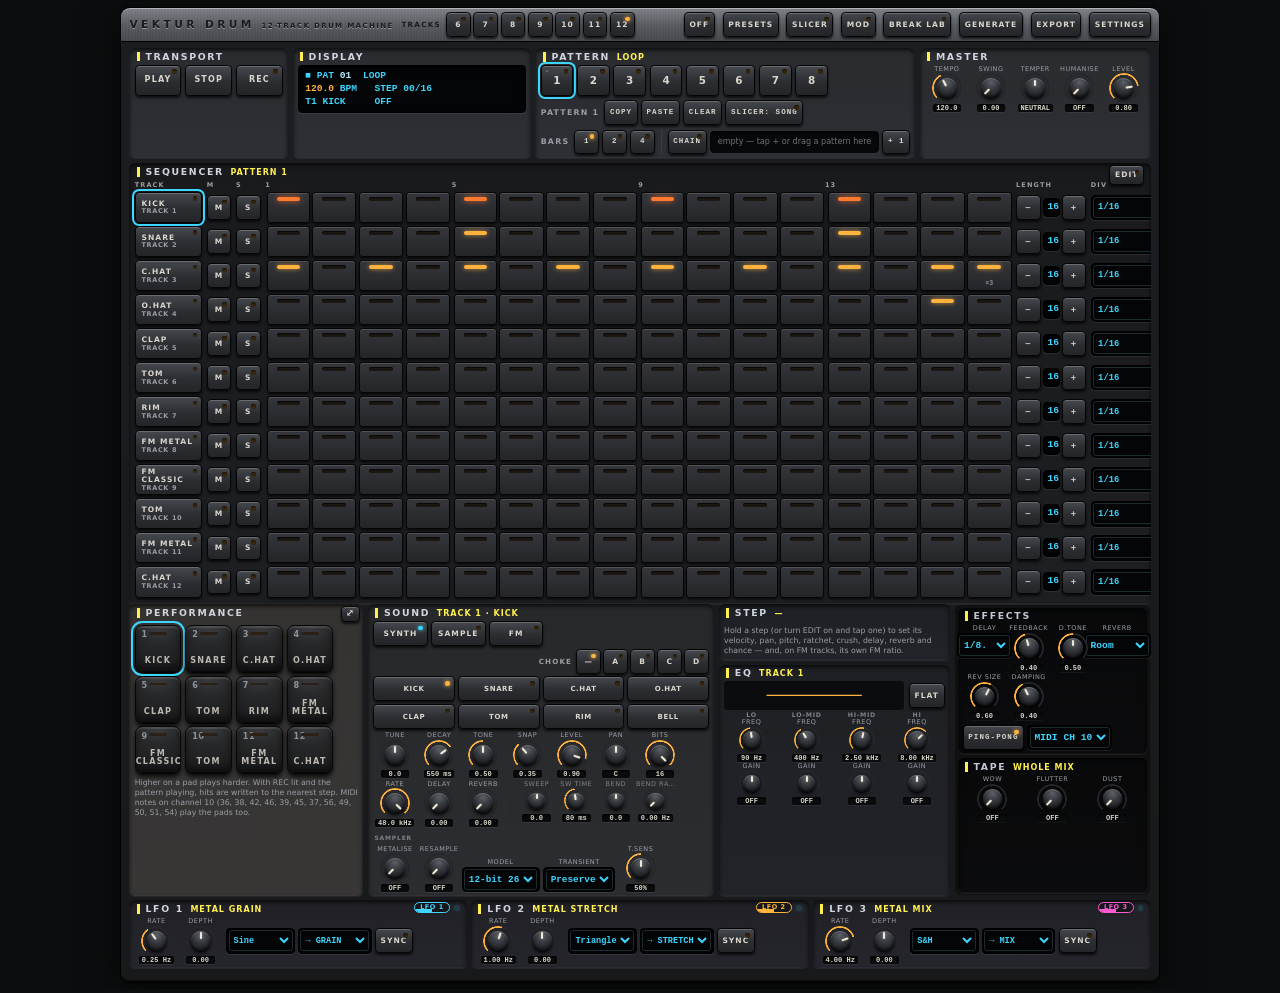
==== commit 0ce44afe: "Add files via upload" ====
--- a/index.html
+++ b/index.html
@@ -69,7 +69,7 @@
 <script id="vd-worklet">
 /* Vektur Drum — AudioWorklet processor. host.js prepends the parameter table and drumsMakeEngine(), so this file
    holds only the processor around the engine. Drum ops are Vektur VJ's protocol plus 'n' (track count) and the
-   step's FM ratio ('s' field 13), NEW ring fields ('s' 14–18), step fold ('s' 19), shift + spectral ('s' 20–24; 'P' packs 21 fields per step for 9 tracks),
+   step's FM ratio ('s' field 13), NEW ring fields ('s' 14–18), step fold ('s' 19), shift + spectral ('s' 20–24), 0.9 Metalise / slice / reverse / stutter chance ('s' 25–28; 'P' = [bars, Slicer, then 25 fields per step for 12 tracks]); 'hs' slice pads, 'B' a pattern's Slicer,
    NEW 'W' mod wire [slot, src, dense param index, amount] and 'L' slicer slot [slot, action, permute source].
    In Vektur VJ the drums render inside the Vektur Spectra synth's worklet; here they are the only thing in it.
    Messages in: {dr:[op,...]} (Vektur VJ's own drum protocol, extracted) · {m:[st,d1,d2]} MIDI · {tempo:bpm}
@@ -85,17 +85,8 @@
       // setTempo(bpm, beat), which also pulls the engine's beat toward the VJ clock.)
       if (d.tempo) this.r.tempo = Math.fround(d.tempo);
       if (d.panic) { for (const w of this.r.v) w.active = false; this.r.clearFx(); }
-            if (d.dr) { const r = this.r, a = d.dr;   // Vektur Pulse: [op, ...args]
-        if (a[0] === 'p') r.setParam(a[1], a[2]); else if (a[0] === 'ps') for (let i = 0; i < a[1].length; i++) r.setParam(i, a[1][i]);
-        else if (a[0] === 's') { r.setStep(a[1], a[2], a[3], a[4], a[5], a[6], a[7], a[8]); if (a.length > 9) r.setStepFx(a[1], a[2], a[3], a[9], a[10], a[11], a[12]); if (a.length > 13) r.setStepFm(a[1], a[2], a[3], a[13]); if (a.length > 18) r.setStepRing(a[1], a[2], a[3], a[14], a[15], a[16], a[17], a[18]); if (a.length > 19) r.setStepFold(a[1], a[2], a[3], a[19]); if (a.length > 24) r.setStepShift(a[1], a[2], a[3], a[20], a[21], a[22], a[23], a[24]); }
-        else if (a[0] === 'w') r.setSample(a[1], a[2], a[3]); else if (a[0] === 'k') r.setTrack(a[1], a[2], a[3], a[4]);
-        else if (a[0] === 'b') r.setBars(a[1], a[2]); else if (a[0] === 'c') r.setChain(a[2], a[2].length, a[1]);
-        else if (a[0] === 'y') r.select(a[1]); else if (a[0] === 'z') r.play(a[1]); else if (a[0] === 'r') r.recOn = a[1] ? 1 : 0;
-        else if (a[0] === 'e') r.enabledFlag = a[1] ? 1 : 0;
-        else if (a[0] === 'P') { const p = a[1], v = a[2]; r.setBars(p, v[0]); let i = 1;   // a whole pattern at once
-          for (let t = 0; t < DRUM_NOTES.length; t++) { r.setTrack(p, t, v[i], v[i + 1]); i += 2; for (let k = 0; k < 16; k++, i += 21) { r.setStep(p, t, k, v[i], v[i + 1], v[i + 2], v[i + 3], v[i + 4]); r.setStepFx(p, t, k, v[i + 5], v[i + 6], v[i + 7], v[i + 8]); r.setStepFm(p, t, k, v[i + 9]); r.setStepRing(p, t, k, v[i + 10], v[i + 11], v[i + 12], v[i + 13], v[i + 14]); r.setStepFold(p, t, k, v[i + 15]); r.setStepShift(p, t, k, v[i + 16], v[i + 17], v[i + 18], v[i + 19], v[i + 20]); } } }
-        else if (a[0] === 'W') r.setWire(a[1], a[2], a[3], a[4]); else if (a[0] === 'L') r.setSlice(a[1], a[2], a[3]);
-        else if (a[0] === 'n') r.setTracks(a[1]); else if (a[0] === 'hit') r.midi(0x90, DRUM_NOTES[a[1]], a[2]); } };
+      if (d.dr) this.r.op(d.dr);   // the drum protocol lives in the engine (Drums.op): the offline export uses it too
+    };
   }
   process(inputs, outputs) {
     const o = outputs[0]; if (!o || !o[0]) return true;
@@ -222,13 +213,13 @@
 const DRUM_DIVS = ["1/4", "1/4T", "1/8", "1/8T", "1/8.", "1/16", "1/16T", "1/16.", "1/32", "1/32T"];
 const DRUM_DIV_BEATS = [1.0, 0.6666666666666666, 0.5, 0.3333333333333333, 0.75, 0.25, 0.16666666666666666, 0.375, 0.125, 0.08333333333333333];
 const DRUM_DEF_DIV = 5;
-const DRUM_TRACKS = 9;                                        // storage and maximum; the project picks 6–9
-const DRUM_NOTES = [36, 38, 42, 46, 39, 45, 37, 56, 49];      // GM: … tracks 7–9 side stick, cowbell, crash
+const DRUM_TRACKS = 12;                                       // storage and maximum; the project picks 6–12 (0.9: was 9)
+const DRUM_NOTES = [36, 38, 42, 46, 39, 45, 37, 56, 49, 50, 51, 54];   // GM: … tracks 7–9 side stick, cowbell, crash · 10–12 high tom, ride, tambourine
 const DRUM_MODELS = ["Kick", "Snare", "Closed hat", "Open hat", "Clap", "Tom", "Rim", "Bell"];
 const DRUM_ENGINES = ["Drum synth", "Sample", "FM"];
 const FM_ALGOS = ["Classic", "Stack", "Parallel", "Ring metal"];
 const CHOKE_GROUPS = ["None", "A", "B", "C", "D"];
-const GLITCH_MODES = ["Stutter", "Reverse", "Akai metal"];
+const GLITCH_MODES = ["Stutter", "Reverse", "Metal stretch"];
 const REV_TYPES = ["Room", "Spring", "Gate", "Expanse"];   // NEW (0.8): Expanse 90–95 % = endless washes, 95–100 % = freeze
 const SPEC_ZONES = ["Smear", "Shift", "Harmonic", "Robot", "Whisper", "Freeze"];   // NEW (0.8): the per-step spectral Colour dial
 const LFO_SHAPES = ["Sine", "Triangle", "Saw", "Square", "S&H"];
@@ -243,19 +234,35 @@
 const SL_SLOTS = 32;
 const MOD_SOURCES = ["LFO 1", "LFO 2", "LFO 3", "Env follower", "Chaos"];
 const MOD_WIRES = 32;
-const ENV_SRCS = ["Master", "Track 1", "Track 2", "Track 3", "Track 4", "Track 5", "Track 6", "Track 7", "Track 8", "Track 9"];
+const ENV_SRCS = ["Master", ...Array.from({ length: 12 }, (_, i) => "Track " + (i + 1))];
 const CHAOS_MODES = ["Lorenz", "Logistic", "Drift"];
-const RING_OSC = 9;   // ring master 0–8 = tracks 1–9, 9 = the ring's own sine oscillator
+const RING_OSC = 12;   // ring master 0–11 = tracks 1–12, 12 = the ring's own sine oscillator (0.9: was 9 — older steps are migrated)
+const RS_MODES = ["Preserve", "Round", "Crush", "Rebuild"];   // NEW (0.9): RESAMPLE transient handling
+const TS_MODES = ["Rate", "Stretch", "Tempo lock"];   // NEW (0.9): sample tune — Rate: pitch and length · Stretch: pitch only, length × Stretch · Tempo lock: stretched to the master tempo from the sample's BPM
+/** NEW (0.9): vintage sampler models (generic: bit depth / rate / converter character) — RESAMPLE takes a track towards one.
+    [name, bits, rate Hz, interpolation 0 hold · 1 linear · 2 drop-sample, input filter (× rate), emphasis, converter curve, noise]. */
+const SAMPLER_MODELS = [
+  ["12-bit 26k", 12, 26040, 0, 0.42, 0.55, 0.35, 0.0006],
+  ["12-bit 40k", 12, 40000, 1, 0.45, 0.35, 0.25, 0.0004],
+  ["16-bit 44k", 16, 44100, 1, 0.47, 0.15, 0.08, 0.00005],
+  ["16-bit 32k", 16, 32000, 1, 0.44, 0.25, 0.12, 0.0001],
+  ["8-bit 22k", 8, 22050, 2, 0.4, 0.6, 0.5, 0.002],
+  ["8-bit 11k", 8, 11025, 0, 0.38, 0.7, 0.6, 0.003],
+];
+const SAMPLER_MODEL_NAMES = SAMPLER_MODELS.map(m => m[0]);
 const LFO_DIV_BEATS = [16, 8, 4, 2, 1, 0.5, 0.25];
 
 const DRUM_PARAMS = (() => {
   const pulseTrack = t => DRUM_PARAMS_PULSE.filter(p => p[0].startsWith(`t${t}.`));
   const tmpl = pulseTrack(1).map(p => p[0].slice(3));             // the 15 Pulse keys, in order
   // tracks 7–9 (new): rim, an FM metal percussion, an FM tom with a downward sweep
-  const base7_9 = {
+  const base7_9 = {   // (0.9: tracks 7–12)
     7: { model: 6, decay: 0.08, tone: 0.55, snap: 0.5, level: 0.5, pan: 0.2 },
     8: { model: 7, decay: 0.28, tone: 0.5, snap: 0.3, level: 0.42, pan: -0.25 },
     9: { model: 5, decay: 0.4, tone: 0.5, snap: 0.3, level: 0.55, pan: 0.25 },
+    10: { model: 5, tune: 7, decay: 0.3, tone: 0.55, snap: 0.3, level: 0.5, pan: -0.3 },     // NEW (0.9): a high tom
+    11: { model: 3, tune: -5, decay: 0.9, tone: 0.45, snap: 0.2, level: 0.32, pan: 0.35 },   // ride (FM below)
+    12: { model: 2, tune: 3, decay: 0.09, tone: 0.75, snap: 0.6, level: 0.35, pan: -0.35 },  // tambourine-like shake
   };
   const extra = {   // per-track additions (template 15–27): defaults, with per-track overrides
     engine: ["Engine", "enum", 0, 2, 0, "lin", "", DRUM_ENGINES],
@@ -276,18 +283,28 @@
     eq2f: ["EQ2 freq", "cont", 80, 5000, 400, "log", "Hz", []], eq2g: ["EQ2 gain", "cont", -18, 18, 0, "lin", "dB", []],
     eq3f: ["EQ3 freq", "cont", 400, 12000, 2500, "log", "Hz", []], eq3g: ["EQ3 gain", "cont", -18, 18, 0, "lin", "dB", []],
     eq4f: ["EQ4 freq", "cont", 1500, 18000, 8000, "log", "Hz", []], eq4g: ["EQ4 gain", "cont", -18, 18, 0, "lin", "dB", []],
+    // NEW (0.9): vintage-sampler processing per track — METALISE, RESAMPLE (+ its transient handling) — and the sample engine's slices and stretch
+    metal: ["Metalise", "cont", 0, 1, 0, "lin", "", []],
+    rsmp: ["Resample", "cont", 0, 1, 0, "lin", "", []],
+    rsmode: ["Transient mode", "enum", 0, 3, 0, "lin", "", RS_MODES],
+    rssens: ["Transient sens", "cont", 0, 1, 0.5, "lin", "", []],
+    smodel: ["Sampler", "enum", 0, 5, 0, "lin", "", SAMPLER_MODEL_NAMES],
+    slice: ["Slice", "int", 1, 32, 1, "lin", "", []],
+    tsmode: ["Tune mode", "enum", 0, 2, 0, "lin", "", TS_MODES],
+    stretch: ["Stretch", "cont", 0.5, 2, 1, "log", "×", []],
   };
   const over = {
     3: { choke: 1 }, 4: { choke: 1 },                                            // Pulse's hat choke, as group A
     8: { engine: 2, fmalgo: 3, fmfreq: 420, fmratio: 1.41, fmratio2: 2.76, fmindex: 2.5, fmidec: 0.09, fmfold: 0.15 },
     9: { engine: 2, fmalgo: 0, fmfreq: 95, fmratio: 1.5, fmindex: 4, fmidec: 0.05, sweep: 12, swtime: 0.06 },
+    11: { engine: 2, fmalgo: 3, fmfreq: 3300, fmratio: 1.41, fmratio2: 2.6, fmindex: 3.5, fmidec: 0.25, fmnoise: 0.25 },
   };
   const rows = [];
   for (let t = 1; t <= DRUM_TRACKS; t++) {
     const src = t <= 6 ? pulseTrack(t) : pulseTrack(1).map(p => {
       const k = p[0].slice(3), r = p.slice(); r[0] = `t${t}.${k}`; r[2] = `Track ${t}`;
       if (base7_9[t][k] != null) r[6] = base7_9[t][k]; else if (k === 'model') r[6] = 0; return r; });
-    if (src.map(p => p[0].slice(3)).join() !== tmpl.join()) throw new Error('track template mismatch');
+    if (src.map(p => p[0].replace(/^t\d+\./, '')).join() !== tmpl.join()) throw new Error('track template mismatch');
     rows.push(...src);
     for (const [k, d] of Object.entries(extra)) {
       const r = [`t${t}.${k}`, d[0], `Track ${t}`, ...d.slice(1)];
@@ -300,7 +317,8 @@
     ["gl.mode", "Mode", "Metalise", "enum", 0, 2, 2, "lin", "", GLITCH_MODES],
     ["gl.mix", "Mix", "Metalise", "cont", 0, 1, 0.5, "lin", "", []],
     ["gl.size", "Grain", "Metalise", "cont", 0, 1, 0.35, "lin", "", []],
-    ["gl.speed", "Stretch", "Metalise", "cont", 0, 1, 0.5, "lin", "", []]);
+    ["gl.speed", "Stretch", "Metalise", "cont", 0, 1, 0.5, "lin", "", []],
+    ["gl.metal", "Character", "Metalise", "cont", 0, 1, 0, "lin", "", []]);   // NEW (0.9): the vintage-sampler character on the Metalise output
   const lfoDef = [[0.25, 0, 1], [1, 1, 2], [4, 4, 0]];                          // rate, shape, destination
   lfoDef.forEach(([rate, shape, dest], i) => {
     const n = i + 1, s = `LFO ${n}`;
@@ -350,10 +368,12 @@
 /* ============================================================ VEKTUR DRUM — drum engine + step sequencer (web build)
    Started as Vektur VJ's Vektur Pulse engine (a port of native/Shared/DSP/Drums.h); with every new feature off it
    still renders Vektur Pulse sample for sample (tests/parity.test.js). New in Vektur Drum:
-   · 9 tracks (kT from the note table), of which the project plays 6–9   · per-track engine: drum synth, sample or FM
+   · 12 tracks (kT from the note table; 9 before 0.9), of which the project plays 6–12   · per-track engine: drum synth, sample or FM
+   · NEW (0.9): per-track METALISE and RESAMPLE (six sampler models, four transient modes), sliced samples (any step plays
+     any slice: pitch, gate, reverse, stutter, attack; reverse / stutter chance), Break Lab slice pads, each pattern's Slicer
    · per-track pitch sweep · choke groups A–D (replace the fixed closed→open hat choke)
    · FM voice: 3 operators, 4 algorithms, feedback, index envelope, wavefolder, noise; per-step modulator ratio
-   · global glitch (stutter, reverse, Akai-style metallic time-stretch) with 3 LFOs
+   · global glitch (stutter, reverse, metallic time-stretch) with 3 LFOs
    · modulation: 5 sources (LFO 1–3, envelope follower, chaos) → up to 32 wires to any dial
    · per-step ring modulation (a master track or oscillator × chosen slave tracks, for the step's length)
    · Slicer: beat-synced rearranging of the whole output (repeat, stutter, reverse, tape stop/start, pitch,
@@ -373,6 +393,8 @@
   const K_ENGINE = K('engine'), K_CHOKE = K('choke'), K_SWEEP = K('sweep'), K_SWTIME = K('swtime'), K_ALGO = K('fmalgo'),
     K_FREQ = K('fmfreq'), K_RATIO = K('fmratio'), K_RATIO2 = K('fmratio2'), K_INDEX = K('fmindex'), K_IDEC = K('fmidec'),
     K_FB = K('fmfb'), K_FOLD = K('fmfold'), K_NOISE = K('fmnoise');
+  const K_METAL = K('metal'), K_RSMP = K('rsmp'), K_RSMODE = K('rsmode'), K_RSSENS = K('rssens'), K_SMODEL = K('smodel'), K_SLICE = K('slice'), GL_METAL = ID['gl.metal'];   // NEW (0.9)
+  const SLF = 11;   // slice record: start, length, pitch st, gain, pan, attack s, gate 0…1, reverse, stutter repeats, stutter s, Metalise (−1 = track)
   const K_EQ = [1, 2, 3, 4].map(b => [K(`eq${b}f`), K(`eq${b}g`)]);   // per band: frequency, gain
   const TP_WOW = ID['tp.wow'], TP_FL = ID['tp.flutter'], TP_DUST = ID['tp.dust'];
   const REVTYPE = ID['dr.revtype'], IN_LEVEL = ID['in.level'], IN_DLY = ID['in.dly'], IN_REV = ID['in.rev'], IN_DRUMS = ID['in.drums'];
@@ -400,7 +422,11 @@
   const [SL_ON, SL_MIX, SL_DIV, SL_BARS, SL_DEN, SL_EVO, SL_SEED, SL_SPEED, SL_STUT, SL_TAPE, SL_PITCH, SL_HOLD] = SL;
   const ENV_SRC = ID['env.src'], ENV_ATT = ID['env.att'], ENV_REL = ID['env.rel'], ENV_GAIN = ID['env.gain'], CH_MODE = ID['ch.mode'], CH_RATE = ID['ch.rate'];
   const SLDIVB = [0.125, 0.25, 0.5, 1], SLSTUT = [2, 3, 4, 6, 8], SLHOLD = [0, 2, 3, 4, 6, 8, 10];   // hold → action
-  const NSLOT = 32, NWIRE = 32, NSRC = 5, RINGOSC = 9;
+  const NSLOT = 32, NWIRE = 32, NSRC = 5, RINGOSC = 12;   // 0.9: ring master 0–11 = a track, 12 = the oscillator
+  // NEW (0.9) vintage sampler models for RESAMPLE: bits, converter rate, reconstruction (0 hold, 1 linear, 2 drop-sample),
+  // input filter (× rate), emphasis, converter curve, noise. Generic descriptions — no product names.
+  const SMODELS = [[12, 26040, 0, .42, .55, .35, .0006], [12, 40000, 1, .45, .35, .25, .0004], [16, 44100, 1, .47, .15, .08, .00005],
+    [16, 32000, 1, .44, .25, .12, .0001], [8, 22050, 2, .4, .6, .5, .002], [8, 11025, 0, .38, .7, .6, .003]];
   const PLOG = new Uint8Array(N); PARAMS.forEach((p, i) => { PLOG[i] = p[7] === 'log' ? 1 : 0; });
   const normP = (i, v) => { const mn = PMIN[i], mx = PMAX[i]; if (PLOG[i]) return mn > 0 ? Math.log(v / mn) / Math.log(mx / mn) : Math.cbrt(clampd(v / mx, 0.0, 1.0)); return (v - mn) / (mx - mn); };
   const denormP = (i, t) => { const mn = PMIN[i], mx = PMAX[i]; t = clampd(t, 0.0, 1.0); if (PLOG[i]) return mn > 0 ? mn * Math.pow(mx / mn, t) : mx * t * t * t; return mn + t * (mx - mn); };
@@ -418,15 +444,15 @@
       this.ic1 = 2.0 * v1 - this.ic1; this.ic2 = 2.0 * v2 - this.ic2; this.lp = v2; this.bp = v1; this.hp = v0 - this.k * v1 - v2; }
   }
   const newVoice = () => ({ active: false, model: 0, t: 0.0, amp: 0.0, ampK: 1.0, pe: 0.0, peK: 1.0, ck: 0.0, ckK: 1.0, choke: 1.0,
-    ph: new Float64Array(6), vel: 1.0, swE: 0.0, swK: 1.0, stepRatio: 0.0, fcInc: 0.0, m1Inc: 0.0, m2Inc: 0.0, fmI: 0.0, ie: 0.0, ieK: 1.0, fmFb: 0.0, fmFold: 0.0, fmN: 0.0, fmAlgo: 0, sf: 0.0, m1y: 0.0, m1y2: 0.0, pan: 0.0, pitch: 0.0, ratio: 1.0, bph: 0.0, hold: 0.0, holdPh: 0.0, out: 0.0, gl: 0.0, gr: 0.0, cq: 0.0, sdly: 0.0, srev: 0.0, spos: 0.0, slp: 0.0, slpA: 1.0, f1: new Svf(), f2: new Svf() });
-  const kSF = 21;   // per step: on, velocity, pan, pitch, ratchet, crush, delay send, reverb send, probability, FM ratio (0 = track's),
-                     //           ring on, ring master (0–8 track, 9 oscillator), ring slaves (bit mask), ring amount, ring oscillator Hz, fold,
+    ph: new Float64Array(6), vel: 1.0, sl: -1, s0: 0, sLen: 1, sG: 1.0, sAtt: 1, sGate: 2, sRel: 1, sRev: false, stN: 0, stL: 32, stC: 0, swE: 0.0, swK: 1.0, stepRatio: 0.0, fcInc: 0.0, m1Inc: 0.0, m2Inc: 0.0, fmI: 0.0, ie: 0.0, ieK: 1.0, fmFb: 0.0, fmFold: 0.0, fmN: 0.0, fmAlgo: 0, sf: 0.0, m1y: 0.0, m1y2: 0.0, pan: 0.0, pitch: 0.0, ratio: 1.0, bph: 0.0, hold: 0.0, holdPh: 0.0, out: 0.0, gl: 0.0, gr: 0.0, cq: 0.0, sdly: 0.0, srev: 0.0, spos: 0.0, slp: 0.0, slpA: 1.0, f1: new Svf(), f2: new Svf() });
+  const kSF = 25;   // per step (0.9: + Metalise, slice, reverse chance, stutter chance — fields 21–24): on, velocity, pan, pitch, ratchet, crush, delay send, reverb send, probability, FM ratio (0 = track's),
+                     //           ring on, ring master (0–11 track, 12 oscillator), ring slaves (bit mask), ring amount, ring oscillator Hz, fold,
                      //           pitch shift (st, 0 = off), shift mix, spectral (0 = off), spectral colour, spectral mix
   class Drums {
     constructor(rate) {
       this.target = Float32Array.from(PDEF); this.sm = Float64Array.from(PDEF);
       this.step = new Float32Array(kP * kT * kS * kSF);
-      for (let i = 0; i < kP * kT * kS; i++) { this.step[i * kSF + 1] = 0.8; this.step[i * kSF + 4] = 1; this.step[i * kSF + 8] = 1; } for (let i = 0; i < kP * kT * kS; i++) { this.step[i * kSF + 14] = 220; this.step[i * kSF + 17] = 1; this.step[i * kSF + 20] = 1; }   // ring oscillator, shift mix, spectral mix defaults
+      for (let i = 0; i < kP * kT * kS; i++) { this.step[i * kSF + 1] = 0.8; this.step[i * kSF + 4] = 1; this.step[i * kSF + 8] = 1; } for (let i = 0; i < kP * kT * kS; i++) { this.step[i * kSF + 11] = RINGOSC; this.step[i * kSF + 14] = 220; this.step[i * kSF + 17] = 1; this.step[i * kSF + 20] = 1; this.step[i * kSF + 21] = -1; }   // ring oscillator, shift mix, spectral mix defaults
       this.smp = new Array(kT).fill(null);   // each track's imported sample: { d: Float32Array (mono), rate }
       this.trkLen = new Int32Array(kP * kT).fill(kS); this.trkDiv = new Int32Array(kP * kT).fill(DEF_DIV); this.patBars = new Int32Array(kP).fill(1);
       this.chain = new Int32Array(kC); this.chainN = 0; this.chainOn = 0; this.want = 0; this.jumpReq = 0; this.playReq = -1; this.recOn = 0;
@@ -456,9 +482,16 @@
       this.envPk = 0.0; this.envV = 0.0; this.chX = 0.1; this.chY = 0.0; this.chZ = 0.0; this.chL = 0.5; this.chPh = 0.0; this.chOut = 0.0; this.chrng = new Uint32Array([0x6C078965]);
       // per-step ring modulation (one ring at a time: the latest ring step)
       this.yr = new Float64Array(kT); this.act = new Uint8Array(kT);
-      // per-track EQ: biquads (transposed direct form II), 4 bands × 2 states × 9 tracks
+      // per-track EQ: biquads (transposed direct form II), 4 bands × 2 states × kT tracks
       // NEW (0.8): per-track pitch shifter (two-tap granular delay) and spectral processor (STFT 256 / hop 64)
-      this.nx = new Float64Array(5); this.ratNx = new Float64Array(kT * 5);
+      this.nx = new Float64Array(9); this.ratNx = new Float64Array(kT * 9);   // step fields 16–24 (shift, spectral, Metalise, slice, reverse / stutter chance)
+      this.patSl = new Int8Array(kP).fill(-1);   // NEW (0.9): each pattern's Slicer (−1 follows SLICER, 0 off, 1 on)
+      this.brng = new Uint32Array([0x51ED270B]);   // reverse / stutter chance: their own PRNG (no draw when both are 0)
+      // NEW (0.9) per-track METALISE and RESAMPLE state; slots kT, kT+1 = the master Metalise (L, R)
+      this.mtS = new Float64Array(kT); this.rsQ = new Uint32Array(kT).fill(0x2545F491); this.cGm = false; this.mtSrc = new Float64Array(kT).fill(-1); this.mtOn = new Uint8Array(kT); this.rsOn = new Uint8Array(kT);
+      this.mt = Array.from({ length: kT + 2 }, () => ({ ef: 0, es: 0, pe: 0, de: 0, ph: 1, h0: 0, h1: 0, c1: new Float64Array(256), c2: new Float64Array(256), cp: 0 }));
+      this.rs = Array.from({ length: kT }, () => ({ ef: 0, es: 0, ph: 0, prev: 0, d0x: 0, d1x: 0, h0: 0, h1: 0, a1: 0, a2: 0, b0: 0, b1: 0, b2: 0, o1: 0, o2: 0, pe: 0, de: 0, lp: 0, tm: 1e9, was: 0, a: 0, mode: 0, st: 1, q: 1, em: 0, cv: 0, nz: 0, sat: 0, wm: 0, thr: 2, lpA: 1, interp: 1, bits: 24, R: 48000 }));
+      for (const m of this.mt) { m.a = 0; m.st = 1; m.q = 32768; m.zm = 0; m.k = 0; m.fb = 0.25; m.L1 = 54; m.L2 = 82; m.cv = 0; m.cm = 0; }
       this.psBuf = new Float64Array(kT * PSN); this.psW = new Int32Array(kT); this.psPh = new Float64Array(kT); this.psOn = new Uint8Array(kT);
       this.psSt = new Float64Array(kT); this.psMix = new Float64Array(kT); this.psWin = 1440;
       this.spOn = new Uint8Array(kT); this.spA = new Float64Array(kT); this.spC = new Float64Array(kT); this.spMix = new Float64Array(kT);
@@ -528,11 +561,27 @@
       this.sLastP = -1.0; this.dclL = this.dclR = 0.0; this.dclN = 0;
       this.rS = 0.0; this.rOn = false; this.rEnv = 0.0;
       this.eqZ.fill(0); this.eqOn.fill(0);
+      for (const m of this.mt) this.metalReset(m); for (const q of this.rs) this.rsReset(q); this.rsOn.fill(0); this.mtOn.fill(0); this.mtS.fill(0); this.cGm = false;
       this.psBuf.fill(0); this.psOn.fill(0); this.spOn.fill(0); this.spIn.fill(0); this.spDry.fill(0); this.spOut.fill(0); this.spMag.fill(0); this.fxTail.fill(0);
       this.rvClear();
       if (this.tb[0]) { this.tb[0].fill(0); this.tb[1].fill(0); } this.tw = 0; this.popL = this.popR = this.hissL = this.hissR = 0.0;
     }
     // ---- API (main thread → worklet messages, or direct in tests)
+    /** One message of the drum protocol ([op, ...args]): the worklet and the offline export (export.js) both use it. */
+    op(a) {
+      const r = this, o = a[0];
+      if (o === 'p') r.setParam(a[1], a[2]); else if (o === 'ps') for (let i = 0; i < a[1].length; i++) r.setParam(i, a[1][i]);
+      else if (o === 's') { r.setStep(a[1], a[2], a[3], a[4], a[5], a[6], a[7], a[8]); if (a.length > 9) r.setStepFx(a[1], a[2], a[3], a[9], a[10], a[11], a[12]); if (a.length > 13) r.setStepFm(a[1], a[2], a[3], a[13]); if (a.length > 18) r.setStepRing(a[1], a[2], a[3], a[14], a[15], a[16], a[17], a[18]); if (a.length > 19) r.setStepFold(a[1], a[2], a[3], a[19]); if (a.length > 24) r.setStepShift(a[1], a[2], a[3], a[20], a[21], a[22], a[23], a[24]); if (a.length > 28) r.setStepMetal(a[1], a[2], a[3], a[25], a[26], a[27], a[28]); }
+      else if (o === 'w') r.setSample(a[1], a[2], a[3], a[4]); else if (o === 'k') r.setTrack(a[1], a[2], a[3], a[4]);
+      else if (o === 'b') r.setBars(a[1], a[2]); else if (o === 'c') r.setChain(a[2], a[2].length, a[1]);
+      else if (o === 'y') r.select(a[1]); else if (o === 'z') r.play(a[1]); else if (o === 'r') r.recOn = a[1] ? 1 : 0;
+      else if (o === 'e') r.enabledFlag = a[1] ? 1 : 0;
+      else if (o === 'P') { const p = a[1], v = a[2]; r.setBars(p, v[0]); r.setPatternSlicer(p, v[1]); let i = 2;   // a whole pattern at once: bars, Slicer (0.9), tracks
+        for (let t = 0; t < kT; t++) { r.setTrack(p, t, v[i], v[i + 1]); i += 2; for (let k = 0; k < 16; k++, i += 25) { r.setStep(p, t, k, v[i], v[i + 1], v[i + 2], v[i + 3], v[i + 4]); r.setStepFx(p, t, k, v[i + 5], v[i + 6], v[i + 7], v[i + 8]); r.setStepFm(p, t, k, v[i + 9]); r.setStepRing(p, t, k, v[i + 10], v[i + 11], v[i + 12], v[i + 13], v[i + 14]); r.setStepFold(p, t, k, v[i + 15]); r.setStepShift(p, t, k, v[i + 16], v[i + 17], v[i + 18], v[i + 19], v[i + 20]); r.setStepMetal(p, t, k, v[i + 21], v[i + 22], v[i + 23], v[i + 24]); } } }
+      else if (o === 'W') r.setWire(a[1], a[2], a[3], a[4]); else if (o === 'L') r.setSlice(a[1], a[2], a[3]);
+      else if (o === 'n') r.setTracks(a[1]); else if (o === 'hit') r.midi(0x90, NOTES[a[1]], a[2]);
+      else if (o === 'hs') r.hitSlice(a[1], a[2], a[3]); else if (o === 'B') r.setPatternSlicer(a[1], a[2]);
+    }
     setParam(id, value) { if (id < 0 || id >= N) return; this.target[id] = Math.min(Math.max(Math.fround(value), PMIN[id]), PMAX[id]); }
     setStep(p, t, s, on, vel, pan, pitch, rat) {
       if (p < 0 || p >= kP || t < 0 || t >= kT || s < 0 || s >= kS) return;
@@ -547,11 +596,23 @@
       this.step[i + 7] = Math.min(Math.max(rev, 0), 1); this.step[i + 8] = Math.min(Math.max(prob, 0), 1);
     }
     /** A track's sample (mono Float32Array at `rate`), or null to remove it: plays instead of the drum model. */
-    setSample(t, d, rate) {
+    setSample(t, d, rate, table) {   // 0.9: table = the slices (SLF floats each, positions in samples of d), or none
       if (t < 0 || t >= kT) return;
-      this.smp[t] = d && d.length >= 2 && rate >= 1000 ? { d: d.length > rate * 30 ? d.subarray(0, Math.floor(rate * 30)) : d, rate } : null;
+      const ok = d && d.length >= 2 && rate >= 1000, dd = ok ? (d.length > rate * 60 ? d.subarray(0, Math.floor(rate * 60)) : d) : null;
+      let sl = null, ns = 0;
+      if (ok && table && table.length >= SLF) { ns = Math.min(Math.floor(table.length / SLF), 64); sl = new Float64Array(ns * SLF);
+        for (let i = 0; i < ns; i++) { const o = i * SLF; for (let j = 0; j < SLF; j++) sl[o + j] = table[o + j];
+          sl[o] = Math.min(Math.max(Math.round(sl[o]), 0), dd.length - 2); sl[o + 1] = Math.min(Math.max(Math.round(sl[o + 1]), 2), dd.length - sl[o]); } }
+      this.smp[t] = ok ? { d: dd, rate, sl, ns } : null;
       if (this.v[t].model === 8) this.v[t].active = false;
     }
+    setStepMetal(p, t, s, metal, slice, revP, stutP) {   // NEW (0.9): Metalise (−1 = track/slice), slice (0 = the track's), reverse / stutter chance
+      if (p < 0 || p >= kP || t < 0 || t >= kT || s < 0 || s >= kS) return;
+      const i = ((p * kT + t) * kS + s) * kSF;
+      this.step[i + 21] = metal < 0 ? -1 : clampd(metal, 0.0, 1.0); this.step[i + 22] = Math.min(Math.max(lround(slice), 0), 32);
+      this.step[i + 23] = clampd(revP, 0.0, 1.0); this.step[i + 24] = clampd(stutP, 0.0, 1.0);
+    }
+    setPatternSlicer(p, v) { if (p >= 0 && p < kP) this.patSl[p] = v === 0 || v === 1 ? v : -1; }
     setStepShift(p, t, s, st, mix, spec, col, smix) {   // NEW (0.8): pitch shifter (st, mix) and spectral (amount, colour, mix)
       if (p < 0 || p >= kP || t < 0 || t >= kT || s < 0 || s >= kS) return;
       const i = ((p * kT + t) * kS + s) * kSF;
@@ -606,6 +667,13 @@
       const vel = d2 / 127.0;
       this.trigger(t, vel, 0.0, 0.0, 0.0, 0.0, 0.0, 0.0, 0.0, null);
       if (this.recOn && this.running) this.record(t, vel);
+    }
+    /** NEW (0.9): a pad playing one slice of its track (Break Lab pads); recorded with the slice when REC is on. */
+    hitSlice(t, slice, vel) {
+      if (t < 0 || t >= kT) return;
+      const nx = this.nx; nx.fill(0); nx[1] = 1; nx[4] = 1; nx[5] = -1; nx[6] = slice;
+      this.trigger(t, vel, 0.0, 0.0, 0.0, 0.0, 0.0, 0.0, 0.0, nx);
+      if (this.recOn && this.running) this.record(t, vel, slice);
     }
     record(t, vel) {
       const cur = this.cur;
@@ -616,8 +684,9 @@
       if (k * sb >= patLen - 1e-9) k = 0;
       const s = k % len;
       this.setStep(cur, t, s, 1, Math.fround(vel), 0, 0, 1); this.setStepFx(cur, t, s, 0, 0, 0, 1); this.setStepFm(cur, t, s, 0);
+      const sl = arguments.length > 2 ? arguments[2] : 0; this.setStepMetal(cur, t, s, -1, sl, 0, 0);
       if (k >= this.nextIdx[t]) this.skipIdx[t] = k;
-      if (this.recQ.length < 64) this.recQ.push([cur, t, s, Math.fround(vel)]);
+      if (this.recQ.length < 64) this.recQ.push([cur, t, s, Math.fround(vel), sl]);
     }
     trigger(t, vel, stepPan, stepPitch, crush, sdly, srev, fmr, fold, nx) {
       const w = this.v[t], sr = this.sr;
@@ -630,6 +699,13 @@
       { const bits = 16 - lround(clampd(crush, 0.0, 1.0) * 14.0); w.cq = bits < 16 ? Math.pow(2, bits - 1) : 0.0; }
       w.sdly = sdly; w.srev = srev;
       w.spos = 0.0; w.slp = 0.0;
+      // NEW (0.9): Metalise source — the step's own amount, else the slice's, else the track's (live)
+      let msrc = nx && nx[5] >= 0 ? nx[5] : -1;
+      if (model === 8) this.sliceStart(t, w, nx); else w.sl = -1;
+      if (msrc < 0 && w.sl >= 0) { const mm = this.smp[t].sl[w.sl * SLF + 10]; if (mm >= 0) msrc = mm; }
+      this.mtSrc[t] = msrc;
+      { const tg = msrc >= 0 ? msrc : clampd(this.P(this.tp(t, K_METAL)), 0.0, 1.0);   // bypassed (not a sample touched) unless it has an amount
+        if (tg > 0 || this.mtS[t] > 0) { this.mtOn[t] = 1; this.metalParams(this.mt[t], this.mtS[t]); } }
       const dec = clampd(this.P(this.tp(t, 2)), 0.01, 3.0);
       w.amp = 1.0; w.ampK = model === 8 && dec >= 2.95 ? 1.0 : Math.exp(Math.log(0.001) / (dec * sr));
       w.pe = 1.0; w.peK = Math.exp(-1.0 / ((model === 5 ? 0.06 : 0.035) * sr));
@@ -668,6 +744,39 @@
       }
     }
     noise() { return xs(this.rng) / 2147483648.0 - 1.0; }
+    /** NEW (0.9): starts slice playback — which slice (the step's, else the track's Slice), its gain / pan / pitch, gate,
+        reverse (the slice's, flipped by the step's reverse chance), stutter (the slice's, or 2–3 × 1/32 by the step's chance). */
+    sliceStart(t, w, nx) {
+      const sp = this.smp[t]; w.sl = -1;
+      if (!sp || !sp.sl || sp.ns < 1) return;
+      const k = nx && nx[6] > 0 ? lround(nx[6]) : lround(this.T(this.tp(t, K_SLICE)));
+      const i = Math.min(Math.max(k, 1), sp.ns) - 1, L = sp.sl, o = i * SLF;
+      w.sl = i; w.s0 = L[o]; w.sLen = Math.max(1, L[o + 1]); w.pitch += L[o + 2]; w.sG = L[o + 3]; w.pan = clampd(w.pan + L[o + 4], -1.0, 1.0);
+      const rt = sp.rate;
+      w.sAtt = Math.max(1, L[o + 5] * rt); w.sGate = Math.max(2, Math.min(w.sLen, Math.round(w.sLen * clampd(L[o + 6], 0.02, 1.0)))); w.sRel = Math.max(1, Math.min(0.006 * rt, w.sGate * 0.5));
+      let rev = L[o + 7] > 0.5, sn = Math.round(L[o + 8]), sl = L[o + 9] * rt;
+      const rp = nx ? nx[7] : 0, stp = nx ? nx[8] : 0;
+      if (rp > 0 && xs(this.brng) / 4294967296.0 < rp) rev = !rev;
+      if (stp > 0 && xs(this.brng) / 4294967296.0 < stp) { sn = 2 + (xs(this.brng) & 1); sl = 60.0 / Math.max(this.tempo, 20.0) / 8.0 * rt; }
+      w.sRev = rev; w.stN = Math.max(0, sn); w.stL = Math.max(32, Math.min(sl, w.sGate)); w.stC = 0; w.spos = 0.0;
+    }
+    sliceTick(w, sp, r) {
+      let p = w.spos;
+      if (w.stN > 0 && p >= w.stL) { p -= w.stL; w.spos = p; w.stC++; if (w.stC >= w.stN) w.stN = 0; }
+      if (p >= w.sGate - 1) { w.active = false; w.out = 0.0; return 0.0; }
+      const i = Math.trunc(p), fr = p - i, d = sp.d;
+      const j0 = w.sRev ? w.s0 + w.sLen - 1 - i : w.s0 + i, j1 = w.sRev ? j0 - 1 : j0 + 1;
+      const a = d[Math.min(Math.max(j0, 0), d.length - 1)], b = d[Math.min(Math.max(j1, 0), d.length - 1)];
+      let g = w.sG;
+      if (p < w.sAtt) g *= p / w.sAtt;
+      if (p > w.sGate - w.sRel) g *= (w.sGate - p) / w.sRel;
+      if (w.stN > 0) { const e = Math.min(p, w.stL - p) / 48.0; if (e < 1.0) g *= e < 0 ? 0 : e; }   // stutter edges: ~1 ms fades, no clicks
+      else if (w.stC > 0 && p < 48.0) g *= p / 48.0;
+      w.spos = p + sp.rate / this.sr * r;
+      const x = (a + (b - a) * fr) * g;
+      w.slp += (x - w.slp) * w.slpA;
+      return w.slp;
+    }
     voiceTick(t) {
       const w = this.v[t], sr = this.sr;
       const snap = this.P(this.tp(t, 4)), tone = this.P(this.tp(t, 3)), r = w.ratio, dt = 1.0 / sr;
@@ -710,6 +819,7 @@
           break; }
         case 8: {
           const sp = this.smp[t], n = sp ? sp.d.length : 0;
+          if (w.sl >= 0) { y = this.sliceTick(w, sp, r) * w.amp; break; }   // NEW (0.9): a slice (pitch, gate, reverse, stutter, attack)
           if (n < 2 || w.spos >= n - 1) { w.active = false; w.out = 0.0; return 0.0; }
           const i = Math.trunc(w.spos), fr = w.spos - i;
           const x = sp.d[i] + (sp.d[i + 1] - sp.d[i]) * fr;
@@ -774,12 +884,12 @@
       if (n < 0) return;
       const vel = this.S(cur, t, n, 1) * (0.22 + 0.18 * (xs(this.hrng) / 4294967296.0));
       const pan = this.S(cur, t, n, 2), pitch = this.S(cur, t, n, 3), cr = this.S(cur, t, n, 5), sd = this.S(cur, t, n, 6), sv = this.S(cur, t, n, 7), fr = this.S(cur, t, n, 9), fo = this.S(cur, t, n, 15);
-      const nx = this.nx; for (let j = 0; j < 5; j++) nx[j] = this.S(cur, t, n, 16 + j);
+      const nx = this.nx; for (let j = 0; j < 9; j++) nx[j] = this.S(cur, t, n, 16 + j);
       this.trigger(t, vel, pan, pitch, cr, sd, sv, fr, fo, nx);
       if (h > 0.75 && this.ratLeft[t] === 0 && xs(this.hrng) / 4294967296.0 < (h - 0.75) * 1.2) {
         const r = 1 + (xs(this.hrng) & 1);
         this.ratLeft[t] = r; this.ratDt[t] = this.stepBeats(t) / (r + 1); this.ratNext[t] = this.beat + this.ratDt[t]; this.ratVel[t] = vel; this.ratPan[t] = pan; this.ratPitch[t] = pitch;
-        this.ratFx[t * 3] = cr; this.ratFx[t * 3 + 1] = sd; this.ratFx[t * 3 + 2] = sv; this.ratFm[t] = fr; this.ratFold[t] = fo; for (let j = 0; j < 5; j++) this.ratNx[t * 5 + j] = nx[j];
+        this.ratFx[t * 3] = cr; this.ratFx[t * 3 + 1] = sd; this.ratFx[t * 3 + 2] = sv; this.ratFm[t] = fr; this.ratFold[t] = fo; for (let j = 0; j < 9; j++) this.ratNx[t * 9 + j] = nx[j];
       }
     }
     chainIndexOf(p) { for (let i = 0; i < this.chainN; i++) if (this.chain[i] === p) return i; return 0; }
@@ -799,7 +909,7 @@
       const prob = this.S(cur, t, s, 8);
       if (prob < 0.999 && xs(this.prng) / 4294967296.0 >= prob) { this.ratLeft[t] = 0; return; }   // probability: this time it doesn't play
       const cr = this.S(cur, t, s, 5), sd = this.S(cur, t, s, 6), sv = this.S(cur, t, s, 7), fr = this.S(cur, t, s, 9), fo = this.S(cur, t, s, 15);
-      const nx = this.nx; for (let j = 0; j < 5; j++) { nx[j] = this.S(cur, t, s, 16 + j); this.ratNx[t * 5 + j] = nx[j]; }
+      const nx = this.nx; for (let j = 0; j < 9; j++) { nx[j] = this.S(cur, t, s, 16 + j); this.ratNx[t * 9 + j] = nx[j]; }
       this.trigger(t, vel, pan, pitch, cr, sd, sv, fr, fo, nx); this.ratFm[t] = fr; this.ratFold[t] = fo;
       if (this.S(cur, t, s, 10) > 0.5) {   // ring step: master × slaves for this step's length
         this.rOn = true; this.rMaster = lround(this.S(cur, t, s, 11)); this.rMask = lround(this.S(cur, t, s, 12));
@@ -826,7 +936,7 @@
       for (let t = 0; t < this.nTr; t++) {
         let guard = 0;
         while (this.beat >= this.nextBeat[t] + this.hOff[t] && this.nextBeat[t] < this.patStart + patLen && guard++ < 8) { this.fire(t, this.nextIdx[t]); ++this.nextIdx[t]; this.nextBeat[t] = this.stepTime(t, this.nextIdx[t]); if (this.cHum > 0.0 || this.hOff[t] !== 0.0) this.humSet(t); }
-        if (this.ratLeft[t] > 0 && this.beat >= this.ratNext[t]) { this.trigger(t, this.ratVel[t] * 0.85, this.ratPan[t], this.ratPitch[t], this.ratFx[t * 3], this.ratFx[t * 3 + 1], this.ratFx[t * 3 + 2], this.ratFm[t], this.ratFold[t], this.ratNx.subarray(t * 5, t * 5 + 5)); --this.ratLeft[t]; this.ratNext[t] += this.ratDt[t]; }
+        if (this.ratLeft[t] > 0 && this.beat >= this.ratNext[t]) { this.trigger(t, this.ratVel[t] * 0.85, this.ratPan[t], this.ratPitch[t], this.ratFx[t * 3], this.ratFx[t * 3 + 1], this.ratFx[t * 3 + 2], this.ratFm[t], this.ratFold[t], this.ratNx.subarray(t * 9, t * 9 + 9)); --this.ratLeft[t]; this.ratNext[t] += this.ratDt[t]; }
       }
     }
     control() {
@@ -850,6 +960,95 @@
         this.tmA = 1.0 - Math.exp(-1.0 / (0.005 * sr)); this.tmFa = 1.0 - Math.exp(-1.0 / (0.0005 * sr)); this.tmSa = 1.0 - Math.exp(-1.0 / (0.012 * sr));
         this.tmR = 1.0 - Math.exp(-1.0 / (0.08 * sr)); this.tmLa = 1.0 - Math.exp(-2.0 * kPi * Math.min(5000.0, 0.45 * sr) / sr); }
       this.glitchControl(); this.slicerControl(); this.eqControl(); if (this.cRevType === 3) this.expControl();
+      this.metalControl();
+    }
+    // ---- NEW (0.9) METALISE: a vintage 16-bit sampler's character, progressive with the amount — transient-dependent
+    // saturation, pre-emphasis, sample-rate reduction (linear → sample-and-hold), quantisation with converter curvature,
+    // de-emphasis, two short metallic resonances and a soft clip. At 0 it is bypassed: the dry path is untouched.
+    metalParams(m, a) {
+      const sr = this.sr; m.a = a;
+      m.st = Math.pow(2, -2.2 * a) * Math.min(1.0, 48000.0 / sr); m.q = Math.pow(2, 15 - 9 * a); m.zm = clampd((a - 0.2) / 0.5, 0.0, 1.0);
+      m.k = 0.65 * a; m.fb = 0.25 + 0.5 * a; m.L1 = Math.min(255, Math.max(2, Math.round(0.00113 * sr))); m.L2 = Math.min(255, Math.max(3, Math.round(0.00171 * sr)));
+      m.cv = 0.08 * a; m.cm = 0.45 * a;
+    }
+    metalTick(m, x) {
+      const a = m.a, ax = x < 0 ? -x : x;
+      m.ef += (ax - m.ef) * 0.02; m.es += (ax - m.es) * 0.0008;
+      const tr = m.ef > 1e-9 ? clampd((m.ef - 1.6 * m.es) / m.ef, 0.0, 1.0) : 0.0;
+      const drive = 1.0 + a * (2.0 + 3.0 * tr * a);
+      let y = x + a * (Math.tanh(drive * x) / Math.sqrt(drive) - x);
+      const e = y - m.k * m.pe; m.pe = y;                       // pre-emphasis: the HF roughness survives the converter
+      m.ph += m.st;
+      if (m.ph >= 1.0) { m.ph -= 1.0; let v = Math.round(e * m.q) / m.q; v += m.cv * v * (v < 0 ? -v : v); m.h1 = m.h0; m.h0 = v; }
+      const lin = m.h1 + (m.h0 - m.h1) * m.ph; let d = lin + (m.h0 - lin) * m.zm;   // interpolation → sample-and-hold
+      d = d + m.k * m.de * 0.98; m.de = d;                      // de-emphasis
+      const c = m.c1, c2 = m.c2, p = m.cp, r1 = c[(p - m.L1) & 255], r2 = c2[(p - m.L2) & 255];
+      c[p] = d + m.fb * r1; c2[p] = d - m.fb * r2; m.cp = (p + 1) & 255;
+      d += m.cm * (r1 - r2) * 0.5;                             // metallic resonances (1.13 ms, 1.71 ms)
+      const ad = d < 0 ? -d : d;
+      if (ad > 0.9) d = (d < 0 ? -1 : 1) * (0.9 + 0.1 * Math.tanh((ad - 0.9) * 10.0));
+      return ftz(d);
+    }
+    metalReset(m) { m.ef = m.es = m.pe = m.de = m.h0 = m.h1 = 0.0; m.ph = 1.0; m.c1.fill(0); m.c2.fill(0); m.cp = 0; }
+    // ---- NEW (0.9) RESAMPLE: the track through a sampler model's converter — anti-alias filter, emphasis, rate
+    // reduction with sub-sample timing, quantisation, converter curve and noise, reconstruction (hold / linear /
+    // drop-sample), output filter. 0 = unaffected; 25 / 50 / 75 / 100 % step up the rate and bit reduction.
+    // Transient modes: PRESERVE keeps attacks dry, ROUND softens them, CRUSH crushes them harder, REBUILD lets each
+    // attack through and fades the resampled sound back in over 8 ms. No lookahead.
+    rsParams(s, a, mode, sens, model) {
+      const sr = this.sr, M = SMODELS[Math.min(Math.max(model, 0), SMODELS.length - 1)];
+      const u = Math.min(1.0, 2.0 * a); let R = sr * Math.pow(Math.min(M[1] / sr, 1.0), u); if (a > 0.5) R *= Math.pow(2, -(a - 0.5) * 2.0);
+      s.a = a; s.mode = mode; s.st = Math.min(1.0, R / sr); s.R = R; s.interp = M[2];
+      const bits = 24 + (M[0] - 24) * u - 4.0 * Math.max(0.0, 2.0 * a - 1.0); s.bits = bits; s.q = Math.pow(2, bits - 1);
+      s.em = M[4] * u; s.cv = M[5] * u; s.nz = M[6] * u; s.sat = 0.35 * a; s.wm = Math.min(1.0, 2.0 * a);
+      s.thr = 1.2 + 1.6 * (1.0 - sens);
+      const fc = Math.min(0.45 * sr, R * M[3]), w0 = 2.0 * kPi * fc / sr, al = Math.sin(w0) / (2.0 * 0.7071), cw = Math.cos(w0), a0 = 1.0 + al;
+      s.b0 = (1.0 - cw) * 0.5 / a0; s.b1 = (1.0 - cw) / a0; s.b2 = s.b0; s.a1 = -2.0 * cw / a0; s.a2 = (1.0 - al) / a0;
+      s.lpA = 1.0 - Math.exp(-2.0 * kPi * Math.min(0.45 * sr, 0.45 * R) / sr);
+    }
+    rsTick(s, x, t) {
+      const ax = x < 0 ? -x : x;
+      s.ef += (ax - s.ef) * 0.02; s.es += (ax - s.es) * 0.0008;
+      const tr = s.ef > 1e-9 ? clampd((s.ef - s.thr * s.es) / s.ef, 0.0, 1.0) : 0.0;
+      let v = s.sat > 0 ? x + s.sat * (Math.tanh(2.0 * x) * 0.5 - x) : x;
+      const e = v - s.em * s.pe; s.pe = v; v = e;
+      if (s.interp !== 2) { const y = s.b0 * v + s.b1 * s.d0x + s.b2 * s.d1x - s.a1 * s.o1 - s.a2 * s.o2; s.d1x = s.d0x; s.d0x = v; s.o2 = s.o1; s.o1 = ftz(y); v = s.o1; }
+      const st = s.mode === 2 ? s.st * (1.0 - 0.5 * tr) : s.st;
+      s.ph += st;
+      if (s.ph >= 1.0) {
+        s.ph -= 1.0; const fr = st > 0 ? s.ph / st : 0.0;          // where between the last two input samples the converter clocked
+        let h = v + (s.prev - v) * clampd(fr, 0.0, 1.0);
+        const q = s.mode === 2 && tr > 0 ? s.q / Math.pow(2, 3.0 * tr) : s.q;
+        h = Math.round(h * q) / q; h += s.cv * h * (h < 0 ? -h : h);
+        if (s.nz > 0) { let z = this.rsQ[t]; z ^= z << 13; z >>>= 0; z ^= z >>> 17; z ^= z << 5; z >>>= 0; this.rsQ[t] = z; h += s.nz * (z / 4294967296.0 * 2.0 - 1.0); }
+        s.h1 = s.h0; s.h0 = h;
+      }
+      s.prev = v;
+      let y = s.interp === 1 ? s.h1 + (s.h0 - s.h1) * s.ph : s.h0;
+      const la = s.mode === 1 ? s.lpA * (1.0 - 0.7 * tr) : s.lpA;
+      s.lp += (y - s.lp) * la; y = s.lp;
+      y = y + s.em * s.de * 0.98; s.de = y;
+      let wm = s.wm;
+      if (s.mode === 0) wm *= 1.0 - tr;
+      else if (s.mode === 3) { if (tr > 0.5 && !s.was) s.tm = 0; s.was = tr > 0.5 ? 1 : 0; const n = 0.008 * this.sr; if (s.tm < n) { wm *= s.tm / n; s.tm++; } }
+      return ftz(x + (y - x) * wm);
+    }
+    rsReset(s) { s.ef = s.es = s.ph = s.prev = s.d0x = s.d1x = s.o1 = s.o2 = s.pe = s.de = s.lp = s.h0 = s.h1 = 0.0; s.tm = 1e9; s.was = 0; }
+    metalControl() {
+      const ka = 1.0 - Math.exp(-kCR / (0.002 * this.sr));      // ~2 ms: per-step Metalise changes without clicks
+      for (let t = 0; t < kT; t++) {
+        if (this.mtOn[t]) {
+          const tg = this.mtSrc[t] >= 0 ? this.mtSrc[t] : clampd(this.P(this.tp(t, K_METAL)), 0.0, 1.0);
+          let a = this.mtS[t] + (tg - this.mtS[t]) * ka; if (Math.abs(tg - a) < 1e-5) a = tg; this.mtS[t] = a;
+          if (a === 0.0 && tg === 0.0) { this.mtOn[t] = 0; this.metalReset(this.mt[t]); } else this.metalParams(this.mt[t], a);
+        } else if (this.P(this.tp(t, K_METAL)) > 1e-5 && this.v[t].active) this.mtOn[t] = 1;
+        const ra = clampd(this.P(this.tp(t, K_RSMP)), 0.0, 1.0);
+        if (ra > 1e-5) { this.rsParams(this.rs[t], ra, Math.min(Math.max(this.Pi(this.tp(t, K_RSMODE)), 0), 3), clampd(this.P(this.tp(t, K_RSSENS)), 0.0, 1.0), this.Pi(this.tp(t, K_SMODEL))); this.rsOn[t] = 1; }
+        else if (this.rsOn[t]) { this.rsOn[t] = 0; this.rsReset(this.rs[t]); }
+      }
+      const g = clampd(this.P(GL_METAL), 0.0, 1.0);
+      if (g > 1e-5) { this.metalParams(this.mt[kT], g); this.metalParams(this.mt[kT + 1], g); this.cGm = true; }
+      else if (this.cGm) { this.cGm = false; this.metalReset(this.mt[kT]); this.metalReset(this.mt[kT + 1]); }
     }
     // ---- per-track EQ: RBJ biquads; a band with 0 dB gain is off (and costs nothing)
     eqControl() {
@@ -949,7 +1148,7 @@
     slicerControl() {
       this.cTape = this.P(TP_WOW) > 1e-7 || this.P(TP_FL) > 1e-7 || this.P(TP_DUST) > 1e-6;
       this.cRevType = Math.min(Math.max(this.Pi(REVTYPE), 0), 3); this.cInDrums = this.Pi(IN_DRUMS) === 1;
-      this.cSlOn = this.Pi(SL_ON) === 1; this.cSlMix = clampd(this.P(SL_MIX), 0.0, 1.0);
+      { const ps = this.patSl[this.cur]; this.cSlOn = ps >= 0 ? ps === 1 : this.Pi(SL_ON) === 1; } this.cSlMix = clampd(this.P(SL_MIX), 0.0, 1.0);   // 0.9: a pattern can override SLICER
       this.cSlDiv = Math.min(Math.max(this.Pi(SL_DIV), 0), 3); this.cSlBars = Math.min(Math.max(this.Pi(SL_BARS), 0), 1);
       this.cSlDen = clampd(this.P(SL_DEN), 0.0, 1.0); this.cSlEvo = clampd(this.P(SL_EVO), 0.0, 1.0); this.cSlSeed = this.Pi(SL_SEED);
       this.cSlSpeed = clampd(this.P(SL_SPEED), 0.25, 2.0); this.cSlStut = Math.min(Math.max(this.Pi(SL_STUT), 0), 4);
@@ -994,9 +1193,11 @@
           const va = this.v[t].active;
           if (!va && this.fxTail[t] <= 0) { act[t] = 0; yv[t] = 0.0; continue; }
           let y = va ? this.voiceTick(t) : 0.0;
+          if (this.mtOn[t]) y = this.metalTick(this.mt[t], y);   // NEW (0.9): METALISE, then RESAMPLE
+          if (this.rsOn[t]) y = this.rsTick(this.rs[t], y, t);
           if (this.psOn[t]) y = this.pshift(t, y);
           if (this.spOn[t]) y = this.spectral(t, y);
-          if (va) this.fxTail[t] = (this.psOn[t] ? this.psWin + 16 : 0) + (this.spOn[t] ? 2 * SPN : 0);
+          if (va) this.fxTail[t] = (this.psOn[t] ? this.psWin + 16 : 0) + (this.spOn[t] ? 2 * SPN : 0) + (this.mtOn[t] || this.rsOn[t] ? 1024 : 0);
           else { this.fxTail[t]--; if (this.spOn[t] && this.spTail[t] > this.fxTail[t]) { this.fxTail[t] = this.spTail[t]; this.spTail[t] = 0; } }
           act[t] = 1; yv[t] = this.eq(t, y);
         }
@@ -1092,7 +1293,7 @@
       if (mode !== this.gModeNow) { this.gModeNow = mode; this.gCap = -1; this.gi = 0; this.gG = 0; this.gSrc = this.gAbs - 2 * Math.round(sr * 0.01); }
       const beatLen = 60.0 / bpm * sr;
       let wl, wr;
-      if (mode === 2) {   // Akai metal: cyclic time-stretch — fixed-length grains replayed from a slowly advancing source.
+      if (mode === 2) {   // Metal stretch: cyclic time-stretch — fixed-length grains replayed from a slowly advancing source.
         // The grain period rings as a pitch (1/grain Hz): the metallic sampler-stretch sound of 90s jungle.
         if (this.gi >= this.gG) {
           const G = Math.max(32, Math.round(sr * 0.003 * Math.pow(20.0, this.cGlSize)));   // 3–60 ms
@@ -1118,6 +1319,7 @@
         }
       }
       const m = this.gMixS;
+      if (this.cGm) { wl = this.metalTick(this.mt[kT], wl); wr = this.metalTick(this.mt[kT + 1], wr); }   // NEW (0.9): Metalise character
       o[0] += (wl - o[0]) * m; o[1] += (wr - o[1]) * m;
     }
     // ---- per-step ring modulation: slaves × (the master track's waveform, level-normalised, or a sine)
@@ -1401,7 +1603,7 @@
 const DP_ID = {}; DRUM_PARAMS.forEach((p, i) => { DP_ID[p[0]] = i; });
 const DRUM_SHORT = ['KICK', 'SNARE', 'C.HAT', 'O.HAT', 'CLAP', 'TOM', 'RIM', 'BELL'];
 
-function drumEmptyPattern() { return { bars: 1, tr: Array.from({ length: DRUM_TRACKS }, () => ({ len: 16, div: DRUM_DEF_DIV, s: new Array(16).fill(null) })) }; }
+function drumEmptyPattern() { return { bars: 1, sl: -1, tr: Array.from({ length: DRUM_TRACKS }, () => ({ len: 16, div: DRUM_DEF_DIV, s: new Array(16).fill(null) })) }; }
 function drumStarterPattern() {   // pattern 1 of a new set: a simple groove, so PLAY makes sound straight away
   const p = drumEmptyPattern();
   [0, 4, 8, 12].forEach(k => { p.tr[0].s[k] = [.95, 0, 0, 1]; });
@@ -1432,7 +1634,8 @@
 function drumSetTracks(n) { const d = drumState(); d.ntr = clamp(n | 0, 6, DRUM_TRACKS); if (DRM.trk >= d.ntr) { DRM.trk = 0; DRM.step = -1; } drumPost(['n', d.ntr]); dirty(); renderDrums(); }
 function drumEngine(t) { return Math.round(drumVal(`t${t + 1}.engine`)); }
 function drumVal(k) { const v = drumState().p[k]; return v != null ? v : DRUM_PARAMS[DP_ID[k]][6]; }
-function drumPost(a) { if (SYN.node) SYN.node.port.postMessage({ dr: a }); }
+const DRUM_TAP = { ops: null };   // NEW (0.8): while set, drum messages are collected (the offline export replays them into its own engine)
+function drumPost(a) { if (DRUM_TAP.ops) { DRUM_TAP.ops.push(a); return; } if (SYN.node) SYN.node.port.postMessage({ dr: a }); }
 function drumSet(k, v, quiet) {
   const q = DRUM_PARAMS[DP_ID[k]]; if (!q) return;
   v = clamp(+v, q[4], q[5]); if (q[3] !== 'cont') v = Math.round(v);
@@ -1448,14 +1651,16 @@
 /* A step is [velocity, pan, pitch, ratchet] plus, once any is set, [crush, delay, reverb, probability, FM ratio]
    (crush/sends/probability 0…1, defaults 0, 0, 0, 1; FM ratio 0.25…16, 0 = the track's ratio),
    NEW then [ring on, ring master (0–8 = track 1–9, 9 = sine oscillator), slave mask (bit t = track t+1), ring amount, osc Hz, fold 0…1,
-   pitch shift −24…24 st, shift mix, spectral 0…1, spectral colour, spectral mix]. */
-const DRUM_STEP_DEF = [.8, 0, 0, 1, 0, 0, 0, 1, 0, 0, 9, 0, 1, 220, 0, 0, 1, 0, 0, 1];
+   pitch shift −24…24 st, shift mix, spectral 0…1, spectral colour, spectral mix,
+   NEW (0.9) Metalise (−1 = the track's / slice's, else 0…1), slice (0 = the track's, k = slice k), reverse chance, stutter chance].
+   (0.9: the ring master's sine oscillator moved from 9 to RING_OSC = 12 with the 12 tracks; older steps are migrated.) */
+const DRUM_STEP_DEF = [.8, 0, 0, 1, 0, 0, 0, 1, 0, 0, RING_OSC, 0, 1, 220, 0, 0, 1, 0, 0, 1, -1, 0, 0, 0];
 const DRUM_STEP_N = DRUM_STEP_DEF.length;
 function drumStepVal(s, i) { return s && s[i] != null ? s[i] : DRUM_STEP_DEF[i]; }
 function drumStepFull(s, n = 9) { while (s.length < n) s.push(DRUM_STEP_DEF[s.length]); return s; }
 function drumStepMsg(p, t, k, s) { return ['s', p, t, k, s ? 1 : 0, ...DRUM_STEP_DEF.map((_, i) => drumStepVal(s, i))]; }
 function drumPatternArray(pt) {
-  const a = new Float32Array(1 + DRUM_TRACKS * (2 + 16 * (1 + DRUM_STEP_N))); a[0] = pt.bars; let i = 1;
+  const a = new Float32Array(2 + DRUM_TRACKS * (2 + 16 * (1 + DRUM_STEP_N))); a[0] = pt.bars; a[1] = pt.sl === 0 || pt.sl === 1 ? pt.sl : -1; let i = 2;   // 0.9: [1] = the pattern's Slicer
   pt.tr.forEach(tr => { a[i++] = tr.len; a[i++] = tr.div; for (let k = 0; k < 16; k++) { const s = tr.s[k]; a[i++] = s ? 1 : 0; for (let f = 0; f < DRUM_STEP_N; f++) a[i++] = drumStepVal(s, f); } });
   return a;
 }
@@ -1494,7 +1699,7 @@
 // ---- recorded steps come back from the audio thread (already playing there): copy them into the set
 function drumApplyRecorded(list) {
   const d = drumState();
-  list.forEach(([p, t, s, vel]) => { d.pats[p].tr[t].s[s] = [vel, 0, 0, 1]; if (DRM.els) paintStep(t, s); });
+  list.forEach(([p, t, s, vel, sl]) => { const v = [vel, 0, 0, 1]; if (sl > 0) { drumStepFull(v, DRUM_STEP_N); v[21] = sl; } d.pats[p].tr[t].s[s] = v; if (DRM.els) paintStep(t, s); });   // 0.9: Break Lab pads record their slice
   dirty();
 }
 
@@ -1666,6 +1871,9 @@
   top.appendChild(pre);
   { const b = hbtn('SLICER', 'sm' + (drumVal('sl.on') || (drumVal('gl.on') && Math.round(drumVal('gl.mode')) === 2) ? ' on' : ''), () => openSlicer(), true); b.title = 'NEW: the Slicer — repeats, stutters, reverses, tape stops, pitch and permutations of everything'; top.appendChild(b); }
   { const b = hbtn('MOD', 'sm' + (drumWires().length ? ' on' : ''), () => (modOpen() ? closeMod() : openMod()), true); b.title = 'NEW: modulation matrix — drag LFOs, the envelope follower or chaos onto any dial'; top.appendChild(b); }
+  { const b = hbtn('BREAK LAB', 'sm cy' + (drumSx().some(x => x.slices.length) ? ' on' : ''), () => openBreakLab(DRM.trk), true); b.title = 'NEW (0.9): the sample editor — transients, slices, per-slice pitch / gate / reverse / stretch / stutter, slice pads, variations, resampling'; top.appendChild(b); }
+  { const b = hbtn('GENERATE', 'sm', () => openSongGen()); b.title = 'NEW (0.9): generate a whole song — DnB, Jungle, Dub Techno, TripHop, Hip Hop, Trance, House'; top.appendChild(b); }
+  { const ex = hbtn('EXPORT', 'sm', () => openExport()); ex.title = 'NEW: export the master or stems as WAV, FLAC or MP3 (the chain when CHAIN is on, else the selected pattern)'; top.appendChild(ex); }
   { const st = hbtn('SETTINGS', 'sm', () => openSettings()); st.title = 'Audio, power, MIDI, the parameter & CC list, the manual and About'; top.appendChild(st); }
   const exp = hbtn(m.classList.contains('expanded') ? 'DOCK' : 'EXPAND', 'sm', () => { m.classList.toggle('expanded'); renderDrums(); });
   /* Vektur Drum: the panel is the whole app — no DOCK / EXPAND / CLOSE (extract_drums.py patch) */
@@ -1691,6 +1899,9 @@
   pe.appendChild(hbtn('COPY', 'sm', () => { DRM.clip = JSON.parse(JSON.stringify(pat)); toast('Pattern ' + (d.sel + 1) + ' copied'); }));
   pe.appendChild(hbtn('PASTE', 'sm', () => { if (!DRM.clip) return; d.pats[d.sel] = JSON.parse(JSON.stringify(DRM.clip)); drumPushPattern(d.sel); dirty(); renderDrums(); }));
   pe.appendChild(hbtn('CLEAR', 'sm', () => { d.pats[d.sel] = drumEmptyPattern(); drumPushPattern(d.sel); dirty(); renderDrums(); }));
+  { const v = pat.sl === 0 || pat.sl === 1 ? pat.sl : -1, lbl = v < 0 ? 'SLICER: SONG' : v ? 'SLICER: ON' : 'SLICER: OFF';   // NEW (0.9): this pattern's own Slicer
+    const b = hbtn(lbl, 'sm cy' + (v >= 0 ? ' on' : ''), () => { pat.sl = v < 0 ? 1 : v === 1 ? 0 : -1; drumPost(['B', d.sel, pat.sl]); dirty(); renderDrums(); }, true);
+    b.title = 'This pattern\'s Slicer: SONG follows the SLICER switch · ON slices this pattern · OFF keeps it dry'; pe.appendChild(b); }
   pt.appendChild(pe);
   const bars = el('div', 'dmchain dmbarsrow'); bars.appendChild(el('b', 'dmrowlbl', 'BARS'));
   [1, 2, 4].forEach(n => bars.appendChild(hbtn(String(n), 'sm' + (pat.bars === n ? ' on' : ''), () => { pat.bars = n; drumPushPattern(d.sel); dirty(); renderDrums(); }, true)));
@@ -1735,7 +1946,7 @@
   root.appendChild(sq);
   // ---- performance pads · sound · step · effects
   const r3 = el('div', 'dmrow dmr3');
-  const pf = sec('PERFORMANCE'); const pads = el('div', 'dmpads');
+  const pf = sec('PERFORMANCE'); const pads = el('div', 'dmpads' + (d.ntr > 9 ? ' dmpads12' : ''));   // 0.9: 10–12 tracks → 4 × 3 pads
   { const xb = hbtn('⤢', 'sm dmpadx', () => (padWinOpen() ? closePadWin() : openPadWin())); xb.title = 'Expand the pads into their own window — drag to move, the corner to resize; the pads grow with it'; xb.setAttribute('aria-label', 'Expand the pads'); pf.appendChild(xb); }
   for (let t = 0; t < d.ntr; t++) {
     const p = el('div', 'pad' + (t === DRM.trk ? ' sel' : '')); p.append(el('b', null, String(t + 1)), el('i'), el('span', null, drumTrackName(t)));
@@ -1876,7 +2087,27 @@
   const bd = el('div', 'dmbend'); bd.title = 'Sweep: the pitch starts this many semitones away and glides home over the sweep time, on every hit. Bend: a fixed offset, or a wobble at the bend rate.';
   dKnob(bd, `${k}.sweep`, 'Sweep'); dKnob(bd, `${k}.swtime`, 'Sw time'); dKnob(bd, `${k}.bend`, 'Bend'); dKnob(bd, `${k}.brate`, 'Bend rate'); kn.appendChild(bd);
   sd.appendChild(kn);
+  renderDrumVintage(sd, t, k, eng);
   renderDrumEq(t);
+}
+/** NEW (0.9): the track's vintage-sampler character — METALISE, RESAMPLE (sampler model, transient handling) and, on
+    sample tracks, the tune mode, stretch, which slice plays, and the way into the BREAK LAB. One compact row. */
+function renderDrumVintage(sd, t, k, eng) {
+  const row = el('div', 'dmknobs dmvint'); row.appendChild(el('i', 'dmvlbl', 'SAMPLER'));
+  const pct = x => x <= 0 ? 'OFF' : Math.round(x * 100) + '%';
+  dKnob(row, k + '.metal', 'Metalise', { fmt: pct }); dKnob(row, k + '.rsmp', 'Resample', { fmt: pct });
+  const sel = (key, list, label) => { const dd = el('div', 'kcell vsel'); dd.appendChild(el('span', 'klbl', label)); const se = el('select'); se.setAttribute('aria-label', label);
+    list.forEach((n, j) => { const o = new Option(n, j); if (j === Math.round(drumVal(key))) o.selected = true; se.appendChild(o); });
+    se.onchange = () => drumSet(key, +se.value); const ol = el('div', 'oled'); ol.style.cssText = 'min-width:0;padding:.1rem'; ol.appendChild(se); dd.appendChild(ol); row.appendChild(dd); };
+  sel(k + '.smodel', SAMPLER_MODEL_NAMES, 'Model'); sel(k + '.rsmode', RS_MODES, 'Transient'); dKnob(row, k + '.rssens', 'T.Sens', { fmt: x => Math.round(x * 100) + '%' });
+  if (eng === 1) {
+    sel(k + '.tsmode', TS_MODES, 'Tune mode'); dKnob(row, k + '.stretch', 'Stretch', { fmt: x => drumDenorm(DRUM_PARAMS[DP_ID[k + '.stretch']], x).toFixed(2) + '×' });
+    const n = drumSx()[t].slices.length;
+    if (n) dKnob(row, k + '.slice', 'Slice', { fmt: x => { const v = Math.round(drumDenorm(DRUM_PARAMS[DP_ID[k + '.slice']], x)); return Math.min(v, n) + '/' + n; } });
+    const b = hbtn(n ? 'BREAK LAB · ' + n : 'BREAK LAB…', 'sm cy' + (n ? ' on' : ''), () => openBreakLab(t), true); b.title = 'Detect transients, slice, edit each slice, play slices from steps and pads'; row.appendChild(b);
+  }
+  row.title = 'Metalise: vintage 16-bit sampler grit (rate and bit reduction, emphasis, sample-and-hold, metallic resonance), stronger as you turn it. Resample: the track through a sampler model\'s converter; Transient chooses how attacks are treated (Preserve · Round · Crush · Rebuild) and T.Sens how readily an attack is detected.';
+  sd.appendChild(row);
 }
 /* NEW: the track's 4-band EQ — low shelf · peak · peak · high shelf. A band at 0 dB is off. Every dial can be modulated. */
 function drumEqResponse(t, f) {   // |H| in dB at f Hz, from the same RBJ formulas as the engine (48 kHz)
@@ -1952,7 +2183,13 @@
   slider(g2, { knob: true, label: 'Spectral', min: 0, max: 1, def: 0, get: () => drumStepVal(cur(), 17), set: v => setX(17, v < .01 ? 0 : v), fmt: v => v <= 0 ? 'OFF' : Math.round(v * 100) + '%' });
   slider(g2, { knob: true, label: 'Colour', min: 0, max: 1, def: 0, get: () => drumStepVal(cur(), 18), set: v => setX(18, v), fmt: v => specColourName(v) });
   slider(g2, { knob: true, label: 'Mix', min: 0, max: 1, def: 1, get: () => drumStepVal(cur(), 19), set: v => setX(19, v), fmt: v => Math.round(v * 100) + '%' });
-  kx.append(g1, g2); sp.appendChild(kx);
+  const g3 = el('div', 'dmxg'); g3.appendChild(el('i', null, 'SAMPLER'));   // NEW (0.9): this step's Metalise, slice, reverse and stutter chance
+  slider(g3, { knob: true, label: 'Metalise', min: -0.02, max: 1, def: -0.02, get: () => Math.max(-0.02, drumStepVal(cur(), 20)), set: v => setX(20, v < 0.005 ? -1 : v), fmt: v => v < 0.005 ? 'TRACK' : Math.round(v * 100) + '%' });
+  if (drumEngine(t) === 1) { const ns = drumSx()[t].slices.length;
+    slider(g3, { knob: true, label: 'Slice', min: 0, max: Math.max(1, ns), def: 0, step: 1, get: () => Math.min(drumStepVal(cur(), 21), Math.max(1, ns)), set: v => setX(21, Math.round(v)), fmt: v => Math.round(v) ? 'S' + Math.round(v) : 'TRACK' });
+    slider(g3, { knob: true, label: 'Rev %', min: 0, max: 1, def: 0, get: () => drumStepVal(cur(), 22), set: v => setX(22, v < .01 ? 0 : v), fmt: v => Math.round(v * 100) + '%' });
+    slider(g3, { knob: true, label: 'Stut %', min: 0, max: 1, def: 0, get: () => drumStepVal(cur(), 23), set: v => setX(23, v < .01 ? 0 : v), fmt: v => Math.round(v * 100) + '%' }); }
+  kx.append(g1, g2, g3); sp.appendChild(kx);
   const rt = el('div', 'dmrat'); rt.appendChild(el('span', 'klbl', 'RATCHET'));
   [1, 2, 3, 4].forEach(n => rt.appendChild(hbtn('×' + n, 'sm' + ((cur() ? cur()[3] : 1) === n ? ' on' : ''), () => { ensure()[3] = n; push(); dirty(); renderDrumStep(); }, true)));
   sp.appendChild(rt);
@@ -2064,7 +2301,10 @@
   return `${n} ${(0.15 + f * 6).toFixed(1)}s`;
 }
 (function () { const st = document.createElement('style'); st.textContent = `#drumModal .dm .dmstepx{display:flex;gap:.4rem;margin-top:.2rem;flex-wrap:wrap}#drumModal .dm .dmxg{display:flex;gap:0;align-items:flex-end;border:1px solid #2a2d32;border-radius:.35rem;padding:.55rem .15rem .1rem;position:relative}
-#drumModal .dm .dmxg>i{position:absolute;top:.1rem;left:.35rem;font:600 .46rem system-ui;letter-spacing:.14em;color:#7d8189;font-style:normal}`; document.head.appendChild(st); })();
+#drumModal .dm .dmxg>i{position:absolute;top:.1rem;left:.35rem;font:600 .46rem system-ui;letter-spacing:.14em;color:#7d8189;font-style:normal}
+#drumModal .dm .dmvint{position:relative;border-top:1px solid #2a2d32;margin-top:.35rem;padding-top:.95rem;flex-wrap:wrap;align-items:flex-end;row-gap:.3rem}#drumModal .dm .dmvint select{max-width:5.6rem;font-size:.72rem}#drumModal .dm .dmvint .kcell.vsel{width:6rem;flex:none}#drumModal .dm .dmvint .kcell.vsel select{width:100%;max-width:none}#drumModal .dm .dmvint>.dmvlbl{position:absolute;top:.12rem;left:.1rem;font:600 .46rem system-ui;letter-spacing:.14em;color:#7d8189;font-style:normal}
+#drumModal .dm .dmpads.dmpads12{grid-template-columns:repeat(4,3.6rem)}#drumModal .dm .dmpads.dmpads12 .pad{font-size:.75em}@media (max-width:760px){#drumModal .dm .dmpads.dmpads12{grid-template-columns:repeat(4,1fr)}}
+.blrow>.dmvlbl{font:700 .55rem system-ui;letter-spacing:.14em;color:#9a9ea6;font-style:normal;align-self:center;margin-right:.3rem}`; document.head.appendChild(st); })();
 
 /* ==== factory.js ==== */
 const DRUM_FACTORY = [{"name": "Temple House", "cat": "House", "p": {"t1.model": 0.0, "t1.tune": 0.0, "t1.decay": 0.5, "t1.tone": 0.45, "t1.snap": 0.35, "t1.level": 0.95, "t1.pan": 0.0, "t2.model": 4.0, "t2.tune": 0.0, "t2.decay": 0.3, "t2.tone": 0.5, "t2.snap": 0.6, "t2.level": 0.7, "t2.pan": 0.0, "t3.model": 2.0, "t3.tune": 0.0, "t3.decay": 0.05, "t3.tone": 0.65, "t3.snap": 0.3, "t3.level": 0.5, "t3.pan": 0.15, "t4.model": 3.0, "t4.tune": 0.0, "t4.decay": 0.35, "t4.tone": 0.6, "t4.snap": 0.3, "t4.level": 0.45, "t4.pan": 0.15, "t5.model": 6.0, "t5.tune": 0.0, "t5.decay": 0.08, "t5.tone": 0.5, "t5.snap": 0.5, "t5.level": 0.45, "t5.pan": -0.2, "t6.model": 5.0, "t6.tune": -5.0, "t6.decay": 0.4, "t6.tone": 0.4, "t6.snap": 0.3, "t6.level": 0.55, "t6.pan": -0.25, "dr.swing": 0.1, "dr.temper": -0.3, "t2.rev": 0.25, "t5.dly": 0.3}, "pats": [{"bars": 1, "tr": [{"len": 16, "div": 5, "s": [[0.8, 0, 0, 1], null, null, null, [0.8, 0, 0, 1], null, null, null, [0.8, 0, 0, 1], null, null, null, [0.8, 0, 0, 1], null, null, null]}, {"len": 16, "div": 5, "s": [null, null, null, null, [0.8, 0, 0, 1], null, null, null, null, null, null, null, [0.8, 0, 0, 1], null, null, null]}, {"len": 16, "div": 5, "s": [[0.8, 0, 0, 1], null, [0.8, 0, 0, 1], null, [0.8, 0, 0, 1], null, [0.8, 0, 0, 1], null, [0.8, 0, 0, 1], null, [0.8, 0, 0, 1], null, [0.8, 0, 0, 1], null, [0.8, 0, 0, 1], null]}, {"len": 16, "div": 5, "s": [null, null, [0.8, 0, 0, 1], null, null, null, [0.8, 0, 0, 1], null, null, null, [0.8, 0, 0, 1], null, null, null, [0.8, 0, 0, 1], null]}, {"len": 16, "div": 5, "s": [null, null, null, null, null, null, [0.8, 0, 0, 1], null, null, null, null, null, null, null, [0.8, 0, 0, 1], null]}, {"len": 16, "div": 5, "s": [null, null, null, null, null, null, null, null, null, null, null, null, null, null, null, null]}]}, {"bars": 1, "tr": [{"len": 16, "div": 5, "s": [[0.8, 0, 0, 1], null, null, null, [0.8, 0, 0, 1], null, null, null, [0.8, 0, 0, 1], null, null, null, [0.8, 0, 0, 1], null, null, [0.6, 0, 0, 1]]}, {"len": 16, "div": 5, "s": [null, null, null, null, [0.8, 0, 0, 1], null, null, null, null, null, null, null, [0.8, 0, 0, 1], null, [0.8, 0, 0, 1], null]}, {"len": 16, "div": 5, "s": [[0.8, 0, 0, 1], null, [0.8, 0, 0, 1], null, [0.8, 0, 0, 1], null, [0.8, 0, 0, 1], null, [0.8, 0, 0, 1], null, [0.8, 0, 0, 1], null, [0.8, 0, 0, 1], [0.7, 0, 0, 2], [0.8, 0, 0, 1], [0.7, 0, 0, 3]]}, {"len": 16, "div": 5, "s": [null, null, [0.8, 0, 0, 1], null, null, null, [0.8, 0, 0, 1], null, null, null, [0.8, 0, 0, 1], null, null, null, [0.8, 0, 0, 1], null]}, {"len": 16, "div": 5, "s": [null, null, null, null, null, null, [0.8, 0, 0, 1], null, null, null, [0.8, 0, 0, 1], null, null, null, [0.8, 0, 0, 1], null]}, {"len": 16, "div": 5, "s": [null, null, null, null, null, null, null, null, null, null, null, null, [0.8, 0, 0, 1], null, [0.6, 0, 0, 1], null]}]}], "chain": [0, 0, 0, 1], "chainOn": true}, {"name": "Warehouse Techno", "cat": "Techno", "p": {"t1.model": 0.0, "t1.tune": -2.0, "t1.decay": 0.6, "t1.tone": 0.4, "t1.snap": 0.45, "t1.level": 1.0, "t1.pan": 0.0, "t2.model": 6.0, "t2.tune": 0.0, "t2.decay": 0.07, "t2.tone": 0.6, "t2.snap": 0.6, "t2.level": 0.5, "t2.pan": 0.1, "t3.model": 2.0, "t3.tune": 2.0, "t3.decay": 0.04, "t3.tone": 0.7, "t3.snap": 0.35, "t3.level": 0.45, "t3.pan": -0.1, "t4.model": 3.0, "t4.tune": 0.0, "t4.decay": 0.25, "t4.tone": 0.65, "t4.snap": 0.3, "t4.level": 0.45, "t4.pan": 0.1, "t5.model": 4.0, "t5.tune": 0.0, "t5.decay": 0.35, "t5.tone": 0.45, "t5.snap": 0.6, "t5.level": 0.6, "t5.pan": 0.0, "t6.model": 5.0, "t6.tune": -9.0, "t6.decay": 0.5, "t6.tone": 0.3, "t6.snap": 0.3, "t6.level": 0.5, "t6.pan": -0.2, "dr.temper": -0.45, "dr.dlydiv": 4.0, "dr.dlyfb": 0.5, "t2.dly": 0.35, "t5.rev": 0.35}, "pats": [{"bars": 1, "tr": [{"len": 16, "div": 5, "s": [[0.8, 0, 0, 1], null, null, null, [0.8, 0, 0, 1], null, null, null, [0.8, 0, 0, 1], null, null, null, [0.8, 0, 0, 1], null, null, null]}, {"len": 16, "div": 5, "s": [null, null, null, [0.6, 0, 0, 1], null, null, [0.6, 0, 0, 1], null, null, null, [0.6, 0, 0, 1], null, null, [0.6, 0, 0, 1], null, null]}, {"len": 16, "div": 5, "s": [null, null, [0.8, 0, 0, 1], null, null, null, [0.8, 0, 0, 1], null, null, null, [0.8, 0, 0, 1], null, null, null, [0.8, 0, 0, 1], null]}, {"len": 16, "div": 5, "s": [null, null, null, null, null, null, [0.6, 0, 0, 1], null, null, null, null, null, null, null, [0.6, 0, 0, 1], null]}, {"len": 16, "div": 5, "s": [null, null, null, null, [0.8, 0, 0, 1], null, null, null, null, null, null, null, [0.8, 0, 0, 1], null, null, null]}, {"len": 16, "div": 5, "s": [[0.8, 0, 0, 1], null, null, null, null, null, null, null, null, null, null, [0.6, 0, 0, 1], null, null, null, null]}]}, {"bars": 1, "tr": [{"len": 16, "div": 5, "s": [[0.8, 0, 0, 1], null, null, null, [0.8, 0, 0, 1], null, null, null, [0.8, 0, 0, 1], null, null, null, [0.8, 0, 0, 1], null, null, null]}, {"len": 16, "div": 5, "s": [null, null, null, [0.6, 0, 0, 1], null, null, [0.6, 0, 0, 1], null, null, null, [0.6, 0, 0, 1], null, null, [0.6, 0, 0, 1], [0.6, 0, 0, 1], null]}, {"len": 16, "div": 5, "s": [[0.6, 0, 0, 1], null, [0.8, 0, 0, 1], null, [0.6, 0, 0, 1], null, [0.8, 0, 0, 1], null, [0.6, 0, 0, 1], null, [0.8, 0, 0, 1], null, [0.6, 0, 0, 1], null, [0.8, 0, 0, 1], [0.6, 0, 0, 1]]}, {"len": 16, "div": 5, "s": [null, null, null, null, null, null, [0.6, 0, 0, 1], null, null, null, [0.6, 0, 0, 1], null, null, null, [0.6, 0, 0, 1], null]}, {"len": 16, "div": 5, "s": [null, null, null, null, [0.8, 0, 0, 1], null, null, null, null, null, null, null, [0.8, 0, 0, 1], null, null, [0.6, 0, 0, 1]]}, {"len": 16, "div": 5, "s": [[0.8, 0, 0, 1], null, null, null, null, null, [0.6, 0, 0, 1], null, null, null, null, [0.6, 0, 0, 1], null, [0.6, 0, 0, 1], null, null]}]}], "chain": [0, 0, 0, 1], "chainOn": true}, {"name": "Breakbeat Halo", "cat": "Breaks", "p": {"t1.model": 0.0, "t1.tune": 0.0, "t1.decay": 0.45, "t1.tone": 0.5, "t1.snap": 0.45, "t1.level": 0.95, "t1.pan": 0.0, "t2.model": 1.0, "t2.tune": 0.0, "t2.decay": 0.25, "t2.tone": 0.55, "t2.snap": 0.65, "t2.level": 0.8, "t2.pan": 0.0, "t3.model": 2.0, "t3.tune": 0.0, "t3.decay": 0.05, "t3.tone": 0.6, "t3.snap": 0.3, "t3.level": 0.5, "t3.pan": 0.1, "t4.model": 3.0, "t4.tune": 0.0, "t4.decay": 0.3, "t4.tone": 0.6, "t4.snap": 0.3, "t4.level": 0.45, "t4.pan": 0.1, "t5.model": 4.0, "t5.tune": 0.0, "t5.decay": 0.3, "t5.tone": 0.5, "t5.snap": 0.6, "t5.level": 0.5, "t5.pan": -0.1, "t6.model": 5.0, "t6.tune": -3.0, "t6.decay": 0.35, "t6.tone": 0.45, "t6.snap": 0.35, "t6.level": 0.55, "t6.pan": -0.2, "dr.swing": 0.15, "dr.temper": -0.35, "t2.rev": 0.2}, "pats": [{"bars": 1, "tr": [{"len": 16, "div": 5, "s": [[0.8, 0, 0, 1], null, [0.8, 0, 0, 1], null, null, null, null, null, null, null, [0.8, 0, 0, 1], null, null, [0.8, 0, 0, 1], null, null]}, {"len": 16, "div": 5, "s": [null, null, null, null, [1.0, 0, 0, 1], null, null, null, null, null, null, null, [1.0, 0, 0, 1], null, null, null]}, {"len": 16, "div": 5, "s": [[0.8, 0, 0, 1], null, [0.8, 0, 0, 1], null, [0.8, 0, 0, 1], null, [0.8, 0, 0, 1], null, [0.8, 0, 0, 1], null, [0.8, 0, 0, 1], null, [0.8, 0, 0, 1], null, [0.8, 0, 0, 1], null]}, {"len": 16, "div": 5, "s": [null, null, null, null, null, null, null, null, null, null, null, null, null, [0.8, 0, 0, 1], null, null]}, {"len": 16, "div": 5, "s": [null, null, null, null, null, null, null, null, null, null, null, null, null, null, null, null]}, {"len": 16, "div": 5, "s": [null, null, null, null, null, null, null, null, null, null, null, null, null, null, null, null]}]}, {"bars": 1, "tr": [{"len": 16, "div": 5, "s": [[0.8, 0, 0, 1], null, [0.8, 0, 0, 1], null, null, null, null, null, null, null, [0.8, 0, 0, 1], null, [0.8, 0, 0, 1], null, null, null]}, {"len": 16, "div": 5, "s": [null, null, null, null, [1.0, 0, 0, 1], null, null, [0.6, 0, 0, 1], null, null, null, null, [1.0, 0, 0, 1], null, [1.0, 0, 0, 1], [0.6, 0, 0, 1]]}, {"len": 16, "div": 5, "s": [[0.8, 0, 0, 1], null, [0.8, 0, 0, 1], null, [0.8, 0, 0, 1], null, [0.8, 0, 0, 1], null, [0.8, 0, 0, 1], null, [0.8, 0, 0, 1], null, [0.8, 0, 0, 1], null, null, null]}, {"len": 16, "div": 5, "s": [null, null, null, null, null, null, null, null, null, null, null, null, null, null, [0.8, 0, 0, 1], null]}, {"len": 16, "div": 5, "s": [null, null, null, null, null, null, null, null, null, null, null, null, [0.8, 0, 0, 1], null, null, null]}, {"len": 16, "div": 5, "s": [null, null, null, null, null, null, null, null, null, null, [0.6, 0, 0, 1], null, [0.6, 0, 0, 1], null, [0.8, 0, 0, 1], null]}]}], "chain": [0, 1], "chainOn": true}, {"name": "Dusty Boom Bap", "cat": "Hip-hop", "p": {"t1.model": 0.0, "t1.tune": -1.0, "t1.decay": 0.55, "t1.tone": 0.4, "t1.snap": 0.3, "t1.level": 0.95, "t1.pan": 0.0, "t2.model": 1.0, "t2.tune": -2.0, "t2.decay": 0.3, "t2.tone": 0.45, "t2.snap": 0.55, "t2.level": 0.85, "t2.pan": 0.0, "t3.model": 2.0, "t3.tune": 0.0, "t3.decay": 0.06, "t3.tone": 0.55, "t3.snap": 0.25, "t3.level": 0.45, "t3.pan": 0.15, "t4.model": 3.0, "t4.tune": 0.0, "t4.decay": 0.3, "t4.tone": 0.5, "t4.snap": 0.25, "t4.level": 0.4, "t4.pan": 0.15, "t5.model": 6.0, "t5.tune": 0.0, "t5.decay": 0.08, "t5.tone": 0.45, "t5.snap": 0.45, "t5.level": 0.4, "t5.pan": -0.2, "t6.model": 7.0, "t6.tune": -12.0, "t6.decay": 0.3, "t6.tone": 0.4, "t6.snap": 0.3, "t6.level": 0.3, "t6.pan": 0.25, "dr.swing": 0.35, "dr.temper": -0.6, "t1.bits": 12.0, "t2.bits": 12.0, "t3.bits": 12.0, "t4.bits": 12.0, "t5.bits": 12.0, "t6.bits": 12.0, "t1.rate": 22000.0, "t2.rate": 22000.0, "t3.rate": 22000.0, "t4.rate": 22000.0, "t5.rate": 22000.0, "t6.rate": 22000.0}, "pats": [{"bars": 1, "tr": [{"len": 16, "div": 5, "s": [[0.8, 0, 0, 1], null, null, null, null, null, null, [0.8, 0, 0, 1], null, null, [0.8, 0, 0, 1], null, null, null, null, null]}, {"len": 16, "div": 5, "s": [null, null, null, null, [1.0, 0, 0, 1], null, null, null, null, null, null, null, [1.0, 0, 0, 1], null, null, null]}, {"len": 16, "div": 5, "s": [[0.8, 0, 0, 1], null, [0.8, 0, 0, 1], null, [0.8, 0, 0, 1], null, [0.8, 0, 0, 1], null, [0.8, 0, 0, 1], null, [0.8, 0, 0, 1], null, [0.8, 0, 0, 1], null, [0.8, 0, 0, 1], null]}, {"len": 16, "div": 5, "s": [null, null, null, null, null, null, null, null, null, null, null, null, null, null, null, null]}, {"len": 16, "div": 5, "s": [null, null, null, null, null, null, null, null, null, null, null, null, null, null, [0.6, 0, 0, 1], null]}, {"len": 16, "div": 5, "s": [null, null, null, null, null, null, null, null, null, null, null, null, null, null, null, null]}]}, {"bars": 1, "tr": [{"len": 16, "div": 5, "s": [[0.8, 0, 0, 1], null, null, null, null, null, null, [0.8, 0, 0, 1], null, null, [0.8, 0, 0, 1], null, null, [0.8, 0, 0, 1], null, null]}, {"len": 16, "div": 5, "s": [null, null, null, null, [1.0, 0, 0, 1], null, null, null, null, null, null, null, [1.0, 0, 0, 1], null, null, [0.6, 0, 0, 1]]}, {"len": 16, "div": 5, "s": [[0.8, 0, 0, 1], null, [0.8, 0, 0, 1], null, [0.8, 0, 0, 1], null, [0.8, 0, 0, 1], null, [0.8, 0, 0, 1], null, [0.8, 0, 0, 1], null, [0.8, 0, 0, 1], null, [0.8, 0, 0, 1], [0.6, 0, 0, 1]]}, {"len": 16, "div": 5, "s": [null, null, null, null, null, null, null, null, null, null, null, null, null, null, [0.8, 0, 0, 1], null]}, {"len": 16, "div": 5, "s": [null, null, null, null, null, null, [0.6, 0, 0, 1], null, null, null, null, null, null, null, [0.6, 0, 0, 1], null]}, {"len": 16, "div": 5, "s": [null, null, null, null, null, null, null, null, [0.6, 0, 0, 1], null, null, null, null, null, null, null]}]}], "chain": [0, 0, 0, 1], "chainOn": true}, {"name": "Trap Ritual", "cat": "Trap", "p": {"t1.model": 0.0, "t1.tune": -5.0, "t1.decay": 1.6, "t1.tone": 0.3, "t1.snap": 0.3, "t1.level": 1.0, "t1.pan": 0.0, "t2.model": 4.0, "t2.tune": 0.0, "t2.decay": 0.3, "t2.tone": 0.5, "t2.snap": 0.7, "t2.level": 0.8, "t2.pan": 0.0, "t3.model": 2.0, "t3.tune": 1.0, "t3.decay": 0.04, "t3.tone": 0.7, "t3.snap": 0.35, "t3.level": 0.45, "t3.pan": 0.1, "t4.model": 3.0, "t4.tune": 0.0, "t4.decay": 0.3, "t4.tone": 0.6, "t4.snap": 0.3, "t4.level": 0.4, "t4.pan": 0.1, "t5.model": 6.0, "t5.tune": 0.0, "t5.decay": 0.07, "t5.tone": 0.6, "t5.snap": 0.5, "t5.level": 0.4, "t5.pan": -0.2, "t6.model": 7.0, "t6.tune": -5.0, "t6.decay": 0.5, "t6.tone": 0.35, "t6.snap": 0.3, "t6.level": 0.3, "t6.pan": -0.25, "dr.temper": -0.4, "t1.bend": -7.0, "t6.rev": 0.3}, "pats": [{"bars": 1, "tr": [{"len": 16, "div": 5, "s": [[0.8, 0, 0, 1], null, null, null, null, null, null, [0.8, 0, 0, 1], null, null, [0.8, 0, 0, 1], null, null, null, null, null]}, {"len": 16, "div": 5, "s": [null, null, null, null, null, null, null, null, [1.0, 0, 0, 1], null, null, null, null, null, null, null]}, {"len": 16, "div": 5, "s": [[0.8, 0, 0, 1], null, [0.8, 0, 0, 1], null, [0.8, 0, 0, 1], [0.7, 0, 0, 2], [0.8, 0, 0, 1], null, [0.8, 0, 0, 1], null, [0.8, 0, 0, 1], [0.7, 0, 0, 3], [0.8, 0, 0, 1], null, [0.8, 0, 0, 1], null]}, {"len": 16, "div": 5, "s": [null, null, null, null, null, null, null, null, null, null, null, null, null, null, [0.8, 0, 0, 1], null]}, {"len": 16, "div": 5, "s": [null, null, null, null, null, null, null, null, null, null, null, null, null, null, null, null]}, {"len": 16, "div": 5, "s": [[0.8, 0, 0, 1], null, null, null, null, null, null, null, null, null, null, null, [0.6, 0, 0, 1], null, null, null]}]}, {"bars": 1, "tr": [{"len": 16, "div": 5, "s": [[0.8, 0, 0, 1], null, null, null, null, null, null, [0.8, 0, 0, 1], null, null, [0.8, 0, 0, 1], null, null, null, [0.8, 0, 0, 1], null]}, {"len": 16, "div": 5, "s": [null, null, null, null, null, null, null, null, [1.0, 0, 0, 1], null, null, null, null, null, null, null]}, {"len": 16, "div": 5, "s": [[0.8, 0, 0, 1], [0.7, 0, 0, 2], [0.8, 0, 0, 1], null, [0.8, 0, 0, 1], [0.7, 0, 0, 3], [0.8, 0, 0, 1], null, [0.8, 0, 0, 1], [0.7, 0, 0, 4], [0.8, 0, 0, 1], null, [0.8, 0, 0, 1], [0.8, 0, 0, 1], [0.8, 0, 0, 1], [0.8, 0, 0, 1]]}, {"len": 16, "div": 5, "s": [null, null, null, null, null, null, [0.8, 0, 0, 1], null, null, null, null, null, null, null, [0.8, 0, 0, 1], null]}, {"len": 16, "div": 5, "s": [null, null, null, [0.6, 0, 0, 1], null, null, null, null, null, null, null, [0.6, 0, 0, 1], null, null, null, null]}, {"len": 16, "div": 5, "s": [[0.8, 0, 0, 1], null, null, null, null, null, [0.6, 0, 0, 1], null, null, null, null, null, [0.6, 0, 0, 1], null, null, null]}]}], "chain": [0, 0, 0, 1], "chainOn": true}, {"name": "Liquid D&B", "cat": "Drum & bass", "p": {"t1.model": 0.0, "t1.tune": 0.0, "t1.decay": 0.4, "t1.tone": 0.5, "t1.snap": 0.45, "t1.level": 0.95, "t1.pan": 0.0, "t2.model": 1.0, "t2.tune": 2.0, "t2.decay": 0.2, "t2.tone": 0.6, "t2.snap": 0.7, "t2.level": 0.85, "t2.pan": 0.0, "t3.model": 2.0, "t3.tune": 0.0, "t3.decay": 0.04, "t3.tone": 0.7, "t3.snap": 0.3, "t3.level": 0.45, "t3.pan": 0.15, "t4.model": 3.0, "t4.tune": 0.0, "t4.decay": 0.25, "t4.tone": 0.65, "t4.snap": 0.3, "t4.level": 0.4, "t4.pan": 0.15, "t5.model": 6.0, "t5.tune": 0.0, "t5.decay": 0.07, "t5.tone": 0.55, "t5.snap": 0.5, "t5.level": 0.4, "t5.pan": -0.2, "t6.model": 5.0, "t6.tune": -2.0, "t6.decay": 0.3, "t6.tone": 0.45, "t6.snap": 0.3, "t6.level": 0.45, "t6.pan": -0.25, "dr.temper": -0.3, "dr.revsize": 0.7, "t2.rev": 0.3, "t3.dly": 0.15}, "pats": [{"bars": 1, "tr": [{"len": 16, "div": 5, "s": [[0.8, 0, 0, 1], null, null, null, null, null, null, null, null, null, [0.8, 0, 0, 1], null, null, null, null, null]}, {"len": 16, "div": 5, "s": [null, null, null, null, [1.0, 0, 0, 1], null, null, null, null, null, null, null, [1.0, 0, 0, 1], null, null, null]}, {"len": 16, "div": 5, "s": [[0.8, 0, 0, 1], null, [0.8, 0, 0, 1], [0.8, 0, 0, 1], [0.8, 0, 0, 1], null, [0.8, 0, 0, 1], [0.8, 0, 0, 1], [0.8, 0, 0, 1], null, [0.8, 0, 0, 1], [0.8, 0, 0, 1], [0.8, 0, 0, 1], null, [0.8, 0, 0, 1], [0.8, 0, 0, 1]]}, {"len": 16, "div": 5, "s": [null, null, null, null, null, null, [0.6, 0, 0, 1], null, null, null, null, null, null, null, null, null]}, {"len": 16, "div": 5, "s": [null, null, null, null, null, null, null, null, null, null, null, null, null, null, null, null]}, {"len": 16, "div": 5, "s": [null, null, null, null, null, null, null, null, null, null, null, null, null, null, null, null]}]}, {"bars": 1, "tr": [{"len": 16, "div": 5, "s": [[0.8, 0, 0, 1], null, null, null, null, null, null, null, null, null, [0.8, 0, 0, 1], null, null, [0.8, 0, 0, 1], null, null]}, {"len": 16, "div": 5, "s": [null, null, null, null, [1.0, 0, 0, 1], null, null, [0.6, 0, 0, 1], null, null, null, null, [1.0, 0, 0, 1], null, [0.6, 0, 0, 1], null]}, {"len": 16, "div": 5, "s": [[0.8, 0, 0, 1], null, [0.8, 0, 0, 1], [0.8, 0, 0, 1], [0.8, 0, 0, 1], null, [0.8, 0, 0, 1], [0.8, 0, 0, 1], [0.8, 0, 0, 1], null, [0.8, 0, 0, 1], [0.8, 0, 0, 1], [0.8, 0, 0, 1], null, [0.8, 0, 0, 1], [0.7, 0, 0, 2]]}, {"len": 16, "div": 5, "s": [null, null, null, null, null, null, [0.6, 0, 0, 1], null, null, null, null, null, null, null, [0.6, 0, 0, 1], null]}, {"len": 16, "div": 5, "s": [null, null, null, null, null, null, null, [0.6, 0, 0, 1], null, null, null, null, null, null, null, null]}, {"len": 16, "div": 5, "s": [null, null, null, null, null, null, null, null, null, null, null, null, [0.6, 0, 0, 1], null, [0.6, 0, 0, 1], null]}]}], "chain": [0, 1], "chainOn": true}, {"name": "Dub Chamber", "cat": "Dub techno", "p": {"t1.model": 0.0, "t1.tune": -3.0, "t1.decay": 0.7, "t1.tone": 0.35, "t1.snap": 0.3, "t1.level": 0.9, "t1.pan": 0.0, "t2.model": 6.0, "t2.tune": 0.0, "t2.decay": 0.08, "t2.tone": 0.5, "t2.snap": 0.5, "t2.level": 0.5, "t2.pan": 0.1, "t3.model": 2.0, "t3.tune": 0.0, "t3.decay": 0.05, "t3.tone": 0.55, "t3.snap": 0.3, "t3.level": 0.4, "t3.pan": -0.1, "t4.model": 3.0, "t4.tune": 0.0, "t4.decay": 0.4, "t4.tone": 0.5, "t4.snap": 0.3, "t4.level": 0.35, "t4.pan": 0.1, "t5.model": 4.0, "t5.tune": 0.0, "t5.decay": 0.3, "t5.tone": 0.45, "t5.snap": 0.5, "t5.level": 0.5, "t5.pan": 0.0, "t6.model": 7.0, "t6.tune": -7.0, "t6.decay": 0.6, "t6.tone": 0.35, "t6.snap": 0.3, "t6.level": 0.3, "t6.pan": -0.2, "dr.temper": -0.35, "dr.dlydiv": 4.0, "dr.dlyfb": 0.65, "dr.dlytone": 0.35, "dr.revsize": 0.85, "t2.dly": 0.6, "t5.dly": 0.4, "t5.rev": 0.4, "t6.dly": 0.5, "t6.rev": 0.5}, "pats": [{"bars": 1, "tr": [{"len": 16, "div": 5, "s": [[0.8, 0, 0, 1], null, null, null, [0.8, 0, 0, 1], null, null, null, [0.8, 0, 0, 1], null, null, null, [0.8, 0, 0, 1], null, null, null]}, {"len": 16, "div": 5, "s": [null, null, null, null, null, null, [0.8, 0, 0, 1], null, null, null, null, null, null, null, [0.6, 0, 0, 1], null]}, {"len": 16, "div": 5, "s": [null, null, [0.8, 0, 0, 1], null, null, null, [0.8, 0, 0, 1], null, null, null, [0.8, 0, 0, 1], null, null, null, [0.8, 0, 0, 1], null]}, {"len": 16, "div": 5, "s": [null, null, null, null, null, null, null, null, null, null, null, null, null, null, null, null]}, {"len": 16, "div": 5, "s": [null, null, null, null, [0.6, 0, 0, 1], null, null, null, null, null, null, null, [0.6, 0, 0, 1], null, null, null]}, {"len": 16, "div": 5, "s": [null, null, null, null, null, null, null, null, null, null, null, [0.6, 0, 0, 1], null, null, null, null]}]}, {"bars": 1, "tr": [{"len": 16, "div": 5, "s": [[0.8, 0, 0, 1], null, null, null, [0.8, 0, 0, 1], null, null, null, [0.8, 0, 0, 1], null, null, null, [0.8, 0, 0, 1], null, null, null]}, {"len": 16, "div": 5, "s": [null, null, null, [0.6, 0, 0, 1], null, null, [0.8, 0, 0, 1], null, null, null, null, [0.6, 0, 0, 1], null, null, [0.6, 0, 0, 1], null]}, {"len": 16, "div": 5, "s": [null, null, [0.8, 0, 0, 1], null, null, null, [0.8, 0, 0, 1], null, null, null, [0.8, 0, 0, 1], null, null, null, [0.8, 0, 0, 1], null]}, {"len": 16, "div": 5, "s": [null, null, null, null, null, null, null, null, null, null, null, null, null, null, [0.6, 0, 0, 1], null]}, {"len": 16, "div": 5, "s": [null, null, null, null, [0.6, 0, 0, 1], null, null, null, null, null, null, null, [0.6, 0, 0, 1], null, null, null]}, {"len": 16, "div": 5, "s": [null, null, null, [0.6, 0, 0, 1], null, null, null, null, null, null, null, [0.6, 0, 0, 1], null, null, null, null]}]}], "chain": [0, 0, 0, 1], "chainOn": true}, {"name": "Neon Electro", "cat": "Electro", "p": {"t1.model": 0.0, "t1.tune": 2.0, "t1.decay": 0.35, "t1.tone": 0.55, "t1.snap": 0.5, "t1.level": 0.95, "t1.pan": 0.0, "t2.model": 4.0, "t2.tune": 0.0, "t2.decay": 0.25, "t2.tone": 0.55, "t2.snap": 0.7, "t2.level": 0.8, "t2.pan": 0.0, "t3.model": 2.0, "t3.tune": 3.0, "t3.decay": 0.04, "t3.tone": 0.7, "t3.snap": 0.4, "t3.level": 0.45, "t3.pan": 0.2, "t4.model": 3.0, "t4.tune": 0.0, "t4.decay": 0.2, "t4.tone": 0.7, "t4.snap": 0.35, "t4.level": 0.4, "t4.pan": 0.2, "t5.model": 6.0, "t5.tune": 5.0, "t5.decay": 0.06, "t5.tone": 0.65, "t5.snap": 0.6, "t5.level": 0.45, "t5.pan": -0.2, "t6.model": 5.0, "t6.tune": 0.0, "t6.decay": 0.25, "t6.tone": 0.5, "t6.snap": 0.4, "t6.level": 0.5, "t6.pan": -0.3, "dr.temper": -0.2, "t5.bits": 8.0}, "pats": [{"bars": 1, "tr": [{"len": 16, "div": 5, "s": [[0.8, 0, 0, 1], null, null, null, null, null, null, [0.8, 0, 0, 1], null, null, [0.8, 0, 0, 1], null, null, null, null, null]}, {"len": 16, "div": 5, "s": [null, null, null, null, [1.0, 0, 0, 1], null, null, null, null, null, null, null, [1.0, 0, 0, 1], null, null, null]}, {"len": 16, "div": 5, "s": [[0.8, 0, 0, 1], null, [0.8, 0, 0, 1], null, [0.8, 0, 0, 1], null, [0.8, 0, 0, 1], null, [0.8, 0, 0, 1], null, [0.8, 0, 0, 1], null, [0.8, 0, 0, 1], null, [0.8, 0, 0, 1], null]}, {"len": 16, "div": 5, "s": [null, null, null, null, null, null, null, null, null, null, null, null, null, null, null, null]}, {"len": 16, "div": 5, "s": [null, null, null, [0.6, 0, 0, 1], null, null, null, null, null, [0.6, 0, 0, 1], null, null, null, null, null, null]}, {"len": 16, "div": 5, "s": [null, null, null, null, null, null, null, null, null, null, null, null, null, null, null, null]}]}, {"bars": 1, "tr": [{"len": 16, "div": 5, "s": [[0.8, 0, 0, 1], null, null, null, null, null, null, [0.8, 0, 0, 1], null, null, [0.8, 0, 0, 1], null, null, [0.8, 0, 0, 1], null, null]}, {"len": 16, "div": 5, "s": [null, null, null, null, [1.0, 0, 0, 1], null, null, null, null, null, null, null, [1.0, 0, 0, 1], null, null, [1.0, 0, 0, 1]]}, {"len": 16, "div": 5, "s": [[0.8, 0, 0, 1], null, [0.8, 0, 0, 1], null, [0.8, 0, 0, 1], null, [0.8, 0, 0, 1], null, [0.8, 0, 0, 1], null, [0.8, 0, 0, 1], null, [0.8, 0, 0, 1], null, [0.8, 0, 0, 1], null]}, {"len": 16, "div": 5, "s": [null, null, null, null, null, null, [0.8, 0, 0, 1], null, null, null, null, null, null, null, null, null]}, {"len": 16, "div": 5, "s": [null, null, null, [0.6, 0, 0, 1], null, null, null, null, null, [0.6, 0, 0, 1], null, null, [0.6, 0, 0, 1], null, null, null]}, {"len": 16, "div": 5, "s": [null, null, null, null, null, null, null, null, null, null, null, null, [0.6, 0, 0, 1], null, [0.6, 0, 0, 1], [0.6, 0, 0, 1]]}]}], "chain": [0, 0, 0, 1], "chainOn": true}, {"name": "Afro Shuffle", "cat": "Afro", "p": {"t1.model": 0.0, "t1.tune": 0.0, "t1.decay": 0.45, "t1.tone": 0.45, "t1.snap": 0.35, "t1.level": 0.9, "t1.pan": 0.0, "t2.model": 6.0, "t2.tune": 0.0, "t2.decay": 0.08, "t2.tone": 0.55, "t2.snap": 0.55, "t2.level": 0.55, "t2.pan": 0.2, "t3.model": 2.0, "t3.tune": 0.0, "t3.decay": 0.05, "t3.tone": 0.6, "t3.snap": 0.3, "t3.level": 0.45, "t3.pan": -0.15, "t4.model": 7.0, "t4.tune": 0.0, "t4.decay": 0.35, "t4.tone": 0.5, "t4.snap": 0.3, "t4.level": 0.4, "t4.pan": 0.25, "t5.model": 4.0, "t5.tune": 0.0, "t5.decay": 0.3, "t5.tone": 0.5, "t5.snap": 0.6, "t5.level": 0.55, "t5.pan": 0.0, "t6.model": 5.0, "t6.tune": -4.0, "t6.decay": 0.35, "t6.tone": 0.45, "t6.snap": 0.3, "t6.level": 0.55, "t6.pan": -0.3, "dr.swing": 0.25, "dr.temper": -0.3, "t4.rev": 0.2}, "pats": [{"bars": 1, "tr": [{"len": 12, "div": 6, "s": [[0.8, 0, 0, 1], null, null, null, null, null, [0.8, 0, 0, 1], null, null, null, null, null, null, null, null, null]}, {"len": 12, "div": 6, "s": [null, null, [0.8, 0, 0, 1], null, null, [0.8, 0, 0, 1], null, null, [0.8, 0, 0, 1], null, [0.8, 0, 0, 1], null, null, null, null, null]}, {"len": 12, "div": 6, "s": [[0.8, 0, 0, 1], null, [0.8, 0, 0, 1], [0.8, 0, 0, 1], null, [0.8, 0, 0, 1], [0.8, 0, 0, 1], null, [0.8, 0, 0, 1], [0.8, 0, 0, 1], null, [0.8, 0, 0, 1], null, null, null, null]}, {"len": 12, "div": 6, "s": [[0.8, 0, 0, 1], null, null, [0.8, 0, 0, 1], null, null, [0.8, 0, 0, 1], null, [0.8, 0, 0, 1], null, null, [0.8, 0, 0, 1], null, null, null, null]}, {"len": 12, "div": 6, "s": [null, null, null, null, null, null, [0.8, 0, 0, 1], null, null, null, null, null, null, null, null, null]}, {"len": 12, "div": 6, "s": [null, null, null, null, [0.6, 0, 0, 1], null, null, null, null, null, [0.6, 0, 0, 1], null, null, null, null, null]}]}, {"bars": 1, "tr": [{"len": 12, "div": 6, "s": [[0.8, 0, 0, 1], null, null, null, null, null, [0.8, 0, 0, 1], null, null, [0.8, 0, 0, 1], null, null, null, null, null, null]}, {"len": 12, "div": 6, "s": [null, null, [0.8, 0, 0, 1], null, null, [0.8, 0, 0, 1], null, null, [0.8, 0, 0, 1], null, [0.8, 0, 0, 1], [0.8, 0, 0, 1], null, null, null, null]}, {"len": 12, "div": 6, "s": [[0.8, 0, 0, 1], null, [0.8, 0, 0, 1], [0.8, 0, 0, 1], null, [0.8, 0, 0, 1], [0.8, 0, 0, 1], null, [0.8, 0, 0, 1], [0.8, 0, 0, 1], null, [0.8, 0, 0, 1], null, null, null, null]}, {"len": 12, "div": 6, "s": [[0.8, 0, 0, 1], null, null, [0.8, 0, 0, 1], null, null, [0.8, 0, 0, 1], null, [0.8, 0, 0, 1], null, null, [0.8, 0, 0, 1], null, null, null, null]}, {"len": 12, "div": 6, "s": [null, null, null, [0.8, 0, 0, 1], null, null, [0.8, 0, 0, 1], null, null, null, null, null, null, null, null, null]}, {"len": 12, "div": 6, "s": [[0.6, 0, 0, 1], null, null, null, [0.6, 0, 0, 1], null, [0.6, 0, 0, 1], null, null, null, [0.6, 0, 0, 1], [0.6, 0, 0, 1], null, null, null, null]}]}], "chain": [0, 1], "chainOn": true}, {"name": "Dembow Heat", "cat": "Dembow", "p": {"t1.model": 0.0, "t1.tune": 0.0, "t1.decay": 0.45, "t1.tone": 0.5, "t1.snap": 0.4, "t1.level": 0.95, "t1.pan": 0.0, "t2.model": 1.0, "t2.tune": 3.0, "t2.decay": 0.2, "t2.tone": 0.6, "t2.snap": 0.65, "t2.level": 0.75, "t2.pan": 0.0, "t3.model": 2.0, "t3.tune": 0.0, "t3.decay": 0.05, "t3.tone": 0.65, "t3.snap": 0.3, "t3.level": 0.45, "t3.pan": 0.15, "t4.model": 3.0, "t4.tune": 0.0, "t4.decay": 0.25, "t4.tone": 0.6, "t4.snap": 0.3, "t4.level": 0.4, "t4.pan": 0.15, "t5.model": 6.0, "t5.tune": 0.0, "t5.decay": 0.07, "t5.tone": 0.6, "t5.snap": 0.5, "t5.level": 0.5, "t5.pan": -0.2, "t6.model": 5.0, "t6.tune": -3.0, "t6.decay": 0.3, "t6.tone": 0.45, "t6.snap": 0.3, "t6.level": 0.5, "t6.pan": -0.2, "dr.temper": -0.3}, "pats": [{"bars": 1, "tr": [{"len": 16, "div": 5, "s": [[0.8, 0, 0, 1], null, null, null, [0.8, 0, 0, 1], null, null, null, [0.8, 0, 0, 1], null, null, null, [0.8, 0, 0, 1], null, null, null]}, {"len": 16, "div": 5, "s": [null, null, null, [0.8, 0, 0, 1], null, null, [0.8, 0, 0, 1], null, null, null, null, [0.8, 0, 0, 1], null, null, [0.8, 0, 0, 1], null]}, {"len": 16, "div": 5, "s": [[0.8, 0, 0, 1], null, [0.8, 0, 0, 1], null, [0.8, 0, 0, 1], null, [0.8, 0, 0, 1], null, [0.8, 0, 0, 1], null, [0.8, 0, 0, 1], null, [0.8, 0, 0, 1], null, [0.8, 0, 0, 1], null]}, {"len": 16, "div": 5, "s": [null, null, null, null, null, null, null, null, null, null, null, null, null, null, null, null]}, {"len": 16, "div": 5, "s": [null, null, null, null, null, null, null, null, null, null, null, null, null, null, null, null]}, {"len": 16, "div": 5, "s": [null, null, null, null, null, null, null, null, null, null, null, null, null, null, null, null]}]}, {"bars": 1, "tr": [{"len": 16, "div": 5, "s": [[0.8, 0, 0, 1], null, null, null, [0.8, 0, 0, 1], null, null, null, [0.8, 0, 0, 1], null, null, null, [0.8, 0, 0, 1], null, null, null]}, {"len": 16, "div": 5, "s": [null, null, null, [0.8, 0, 0, 1], null, null, [0.8, 0, 0, 1], null, null, null, null, [0.8, 0, 0, 1], null, null, [0.8, 0, 0, 1], [0.8, 0, 0, 1]]}, {"len": 16, "div": 5, "s": [[0.8, 0, 0, 1], null, [0.8, 0, 0, 1], null, [0.8, 0, 0, 1], null, [0.8, 0, 0, 1], null, [0.8, 0, 0, 1], null, [0.8, 0, 0, 1], null, [0.8, 0, 0, 1], null, [0.8, 0, 0, 1], null]}, {"len": 16, "div": 5, "s": [null, null, null, null, null, null, null, null, null, null, null, null, null, null, [0.8, 0, 0, 1], null]}, {"len": 16, "div": 5, "s": [null, null, null, [0.6, 0, 0, 1], null, null, [0.6, 0, 0, 1], null, null, null, null, null, null, null, null, null]}, {"len": 16, "div": 5, "s": [null, null, null, null, null, null, null, null, null, null, null, null, [0.6, 0, 0, 1], null, [0.6, 0, 0, 1], null]}]}], "chain": [0, 0, 0, 1], "chainOn": true}, {"name": "Lo-Fi Tape", "cat": "Lo-fi", "p": {"t1.model": 0.0, "t1.tune": -2.0, "t1.decay": 0.5, "t1.tone": 0.35, "t1.snap": 0.25, "t1.level": 0.9, "t1.pan": 0.0, "t2.model": 1.0, "t2.tune": -3.0, "t2.decay": 0.3, "t2.tone": 0.4, "t2.snap": 0.5, "t2.level": 0.75, "t2.pan": 0.0, "t3.model": 2.0, "t3.tune": -2.0, "t3.decay": 0.06, "t3.tone": 0.45, "t3.snap": 0.25, "t3.level": 0.4, "t3.pan": 0.2, "t4.model": 3.0, "t4.tune": -2.0, "t4.decay": 0.3, "t4.tone": 0.45, "t4.snap": 0.25, "t4.level": 0.35, "t4.pan": 0.2, "t5.model": 6.0, "t5.tune": 0.0, "t5.decay": 0.08, "t5.tone": 0.4, "t5.snap": 0.4, "t5.level": 0.4, "t5.pan": -0.2, "t6.model": 7.0, "t6.tune": -14.0, "t6.decay": 0.4, "t6.tone": 0.35, "t6.snap": 0.25, "t6.level": 0.25, "t6.pan": -0.2, "dr.swing": 0.4, "dr.temper": -0.75, "dr.level": 0.75, "t1.bits": 10.0, "t2.bits": 10.0, "t3.bits": 10.0, "t4.bits": 10.0, "t5.bits": 10.0, "t6.bits": 10.0, "t1.rate": 12000.0, "t2.rate": 12000.0, "t3.rate": 12000.0, "t4.rate": 12000.0, "t5.rate": 12000.0, "t6.rate": 12000.0, "t2.rev": 0.3}, "pats": [{"bars": 1, "tr": [{"len": 16, "div": 5, "s": [[0.8, 0, 0, 1], null, null, null, null, null, [0.8, 0, 0, 1], null, null, null, [0.8, 0, 0, 1], null, null, null, null, null]}, {"len": 16, "div": 5, "s": [null, null, null, null, [0.8, 0, 0, 1], null, null, null, null, null, null, null, [0.8, 0, 0, 1], null, null, null]}, {"len": 16, "div": 5, "s": [[0.8, 0, 0, 1], null, [0.8, 0, 0, 1], null, [0.8, 0, 0, 1], null, [0.8, 0, 0, 1], null, [0.8, 0, 0, 1], null, [0.8, 0, 0, 1], null, [0.8, 0, 0, 1], null, [0.8, 0, 0, 1], null]}, {"len": 16, "div": 5, "s": [null, null, null, null, null, null, null, null, null, null, null, null, null, null, null, null]}, {"len": 16, "div": 5, "s": [null, null, null, null, null, null, null, null, null, null, null, null, null, null, [0.6, 0, 0, 1], null]}, {"len": 16, "div": 5, "s": [null, null, null, null, null, null, null, null, [0.6, 0, 0, 1], null, null, null, null, null, null, null]}]}, {"bars": 1, "tr": [{"len": 16, "div": 5, "s": [[0.8, 0, 0, 1], null, null, null, null, null, [0.8, 0, 0, 1], null, null, null, [0.8, 0, 0, 1], null, null, [0.8, 0, 0, 1], null, null]}, {"len": 16, "div": 5, "s": [null, null, null, null, [0.8, 0, 0, 1], null, null, null, null, null, null, null, [0.8, 0, 0, 1], null, null, null]}, {"len": 16, "div": 5, "s": [[0.8, 0, 0, 1], null, [0.8, 0, 0, 1], null, [0.8, 0, 0, 1], null, [0.8, 0, 0, 1], null, [0.8, 0, 0, 1], null, [0.8, 0, 0, 1], null, [0.8, 0, 0, 1], null, [0.8, 0, 0, 1], null]}, {"len": 16, "div": 5, "s": [null, null, null, null, null, null, null, null, null, null, null, null, null, null, [0.8, 0, 0, 1], null]}, {"len": 16, "div": 5, "s": [null, null, null, null, null, null, [0.6, 0, 0, 1], null, null, null, null, null, null, null, [0.6, 0, 0, 1], null]}, {"len": 16, "div": 5, "s": [null, null, null, null, null, null, null, null, [0.6, 0, 0, 1], null, null, null, [0.6, 0, 0, 1], null, null, null]}]}], "chain": [0, 0, 0, 1], "chainOn": true}, {"name": "Iron Foundry", "cat": "Industrial", "p": {"t1.model": 0.0, "t1.tune": -4.0, "t1.decay": 0.55, "t1.tone": 0.3, "t1.snap": 0.6, "t1.level": 1.0, "t1.pan": 0.0, "t2.model": 1.0, "t2.tune": -5.0, "t2.decay": 0.3, "t2.tone": 0.35, "t2.snap": 0.8, "t2.level": 0.85, "t2.pan": 0.0, "t3.model": 2.0, "t3.tune": -5.0, "t3.decay": 0.06, "t3.tone": 0.4, "t3.snap": 0.6, "t3.level": 0.5, "t3.pan": 0.2, "t4.model": 6.0, "t4.tune": -7.0, "t4.decay": 0.1, "t4.tone": 0.3, "t4.snap": 0.8, "t4.level": 0.55, "t4.pan": -0.2, "t5.model": 4.0, "t5.tune": -3.0, "t5.decay": 0.35, "t5.tone": 0.35, "t5.snap": 0.8, "t5.level": 0.6, "t5.pan": 0.0, "t6.model": 5.0, "t6.tune": -12.0, "t6.decay": 0.45, "t6.tone": 0.25, "t6.snap": 0.5, "t6.level": 0.6, "t6.pan": -0.3, "dr.temper": -0.9, "dr.revsize": 0.5, "t1.bits": 8.0, "t2.bits": 6.0, "t3.bits": 5.0, "t4.rate": 6000.0, "t2.rev": 0.25, "t6.bend": -5.0}, "pats": [{"bars": 1, "tr": [{"len": 16, "div": 5, "s": [[0.8, 0, 0, 1], null, null, [0.8, 0, 0, 1], null, null, [0.8, 0, 0, 1], null, null, null, [0.8, 0, 0, 1], null, null, [0.8, 0, 0, 1], null, null]}, {"len": 16, "div": 5, "s": [null, null, null, null, [1.0, 0, 0, 1], null, null, null, null, null, null, null, [1.0, 0, 0, 1], null, null, null]}, {"len": 16, "div": 5, "s": [[0.8, 0, 0, 1], null, [0.8, 0, 0, 1], null, [0.8, 0, 0, 1], null, [0.8, 0, 0, 1], null, [0.8, 0, 0, 1], null, [0.8, 0, 0, 1], null, [0.8, 0, 0, 1], null, [0.8, 0, 0, 1], null]}, {"len": 16, "div": 5, "s": [null, null, [0.6, 0, 0, 1], null, null, null, [0.6, 0, 0, 1], null, null, null, [0.6, 0, 0, 1], null, null, null, [0.6, 0, 0, 1], null]}, {"len": 16, "div": 5, "s": [null, null, null, null, null, null, null, null, null, null, null, null, null, null, null, null]}, {"len": 16, "div": 5, "s": [[0.8, 0, 0, 1], null, null, null, null, null, null, null, null, null, [0.8, 0, 0, 1], null, null, null, null, null]}]}, {"bars": 1, "tr": [{"len": 16, "div": 5, "s": [[0.8, 0, 0, 1], null, null, [0.8, 0, 0, 1], null, null, [0.8, 0, 0, 1], null, null, null, [0.8, 0, 0, 1], null, null, [0.8, 0, 0, 1], null, [0.8, 0, 0, 1]]}, {"len": 16, "div": 5, "s": [null, null, null, null, [1.0, 0, 0, 1], null, null, null, null, null, null, null, [1.0, 0, 0, 1], null, [1.0, 0, 0, 1], null]}, {"len": 16, "div": 5, "s": [[0.8, 0, 0, 1], [0.7, 0, 0, 2], [0.8, 0, 0, 1], null, [0.8, 0, 0, 1], [0.7, 0, 0, 2], [0.8, 0, 0, 1], null, [0.8, 0, 0, 1], [0.7, 0, 0, 2], [0.8, 0, 0, 1], null, [0.8, 0, 0, 1], [0.7, 0, 0, 2], [0.8, 0, 0, 1], null]}, {"len": 16, "div": 5, "s": [null, null, [0.6, 0, 0, 1], null, null, null, [0.6, 0, 0, 1], null, null, null, [0.6, 0, 0, 1], null, [0.6, 0, 0, 1], null, [0.6, 0, 0, 1], null]}, {"len": 16, "div": 5, "s": [null, null, null, null, [0.8, 0, 0, 1], null, null, null, null, null, null, null, [0.8, 0, 0, 1], null, null, null]}, {"len": 16, "div": 5, "s": [[0.8, 0, 0, 1], null, null, null, null, null, [0.8, 0, 0, 1], null, null, null, [0.8, 0, 0, 1], null, null, [0.8, 0, 0, 1], null, null]}]}], "chain": [0, 0, 0, 1], "chainOn": true}, {"name": "Minimal Click", "cat": "Minimal", "p": {"t1.model": 0.0, "t1.tune": 0.0, "t1.decay": 0.35, "t1.tone": 0.5, "t1.snap": 0.5, "t1.level": 0.9, "t1.pan": 0.0, "t2.model": 6.0, "t2.tune": 7.0, "t2.decay": 0.05, "t2.tone": 0.7, "t2.snap": 0.7, "t2.level": 0.45, "t2.pan": 0.3, "t3.model": 2.0, "t3.tune": 5.0, "t3.decay": 0.03, "t3.tone": 0.75, "t3.snap": 0.4, "t3.level": 0.35, "t3.pan": -0.2, "t4.model": 7.0, "t4.tune": 12.0, "t4.decay": 0.15, "t4.tone": 0.6, "t4.snap": 0.5, "t4.level": 0.25, "t4.pan": 0.3, "t5.model": 4.0, "t5.tune": 0.0, "t5.decay": 0.2, "t5.tone": 0.55, "t5.snap": 0.6, "t5.level": 0.45, "t5.pan": 0.0, "t6.model": 5.0, "t6.tune": 0.0, "t6.decay": 0.2, "t6.tone": 0.55, "t6.snap": 0.4, "t6.level": 0.4, "t6.pan": -0.3, "dr.swing": 0.2, "dr.temper": -0.15, "dr.dlydiv": 6.0, "t2.dly": 0.3, "t4.dly": 0.4}, "pats": [{"bars": 1, "tr": [{"len": 16, "div": 5, "s": [[0.8, 0, 0, 1], null, null, null, [0.8, 0, 0, 1], null, null, null, [0.8, 0, 0, 1], null, null, null, [0.8, 0, 0, 1], null, null, null]}, {"len": 16, "div": 5, "s": [null, [0.6, 0, 0, 1], null, null, null, null, [0.6, 0, 0, 1], null, null, [0.6, 0, 0, 1], null, null, null, null, [0.6, 0, 0, 1], null]}, {"len": 16, "div": 5, "s": [null, null, [0.8, 0, 0, 1], null, null, null, [0.8, 0, 0, 1], null, null, null, [0.8, 0, 0, 1], null, null, null, [0.8, 0, 0, 1], null]}, {"len": 16, "div": 5, "s": [null, null, null, null, null, null, null, null, null, null, null, [0.6, 0, 0, 1], null, null, null, null]}, {"len": 16, "div": 5, "s": [null, null, null, null, null, null, null, null, [0.8, 0, 0, 1], null, null, null, null, null, null, null]}, {"len": 16, "div": 5, "s": [null, null, null, null, null, null, null, null, null, null, null, null, null, null, null, null]}]}, {"bars": 1, "tr": [{"len": 16, "div": 5, "s": [[0.8, 0, 0, 1], null, null, null, [0.8, 0, 0, 1], null, null, null, [0.8, 0, 0, 1], null, null, null, [0.8, 0, 0, 1], null, null, null]}, {"len": 16, "div": 5, "s": [null, [0.6, 0, 0, 1], null, null, [0.6, 0, 0, 1], null, [0.6, 0, 0, 1], null, null, [0.6, 0, 0, 1], null, null, [0.6, 0, 0, 1], null, [0.6, 0, 0, 1], null]}, {"len": 16, "div": 5, "s": [null, null, [0.8, 0, 0, 1], null, null, null, [0.8, 0, 0, 1], null, null, null, [0.8, 0, 0, 1], null, [0.8, 0, 0, 1], null, [0.8, 0, 0, 1], null]}, {"len": 16, "div": 5, "s": [null, null, null, [0.6, 0, 0, 1], null, null, null, null, null, null, null, [0.6, 0, 0, 1], null, null, null, null]}, {"len": 16, "div": 5, "s": [null, null, null, null, null, null, null, null, [0.8, 0, 0, 1], null, null, null, null, null, null, null]}, {"len": 16, "div": 5, "s": [null, null, null, null, null, null, [0.6, 0, 0, 1], null, null, null, null, null, null, null, [0.6, 0, 0, 1], null]}]}], "chain": [0, 1], "chainOn": true}, {"name": "Downtempo Haze", "cat": "Downtempo", "p": {"t1.model": 0.0, "t1.tune": -2.0, "t1.decay": 0.6, "t1.tone": 0.4, "t1.snap": 0.3, "t1.level": 0.9, "t1.pan": 0.0, "t2.model": 1.0, "t2.tune": -1.0, "t2.decay": 0.35, "t2.tone": 0.45, "t2.snap": 0.45, "t2.level": 0.7, "t2.pan": 0.0, "t3.model": 2.0, "t3.tune": 0.0, "t3.decay": 0.06, "t3.tone": 0.55, "t3.snap": 0.25, "t3.level": 0.4, "t3.pan": 0.2, "t4.model": 3.0, "t4.tune": 0.0, "t4.decay": 0.45, "t4.tone": 0.5, "t4.snap": 0.25, "t4.level": 0.35, "t4.pan": 0.2, "t5.model": 6.0, "t5.tune": 0.0, "t5.decay": 0.08, "t5.tone": 0.5, "t5.snap": 0.4, "t5.level": 0.4, "t5.pan": -0.2, "t6.model": 7.0, "t6.tune": -5.0, "t6.decay": 0.5, "t6.tone": 0.4, "t6.snap": 0.3, "t6.level": 0.25, "t6.pan": -0.3, "dr.swing": 0.3, "dr.temper": -0.5, "dr.revsize": 0.8, "t2.rev": 0.35, "t6.rev": 0.4, "t6.dly": 0.3}, "pats": [{"bars": 1, "tr": [{"len": 16, "div": 5, "s": [[0.8, 0, 0, 1], null, null, null, null, null, null, null, [0.8, 0, 0, 1], null, [0.8, 0, 0, 1], null, null, null, null, null]}, {"len": 16, "div": 5, "s": [null, null, null, null, [0.8, 0, 0, 1], null, null, null, null, null, null, null, [0.8, 0, 0, 1], null, null, null]}, {"len": 16, "div": 5, "s": [[0.8, 0, 0, 1], null, [0.8, 0, 0, 1], [0.8, 0, 0, 1], [0.8, 0, 0, 1], null, [0.8, 0, 0, 1], null, [0.8, 0, 0, 1], null, [0.8, 0, 0, 1], [0.8, 0, 0, 1], [0.8, 0, 0, 1], null, [0.8, 0, 0, 1], null]}, {"len": 16, "div": 5, "s": [null, null, null, null, null, null, null, null, null, null, null, null, null, null, [0.6, 0, 0, 1], null]}, {"len": 16, "div": 5, "s": [null, null, null, null, null, null, null, null, null, null, null, null, null, null, null, null]}, {"len": 16, "div": 5, "s": [null, null, null, null, null, null, null, null, null, null, null, [0.6, 0, 0, 1], null, null, null, null]}]}, {"bars": 1, "tr": [{"len": 16, "div": 5, "s": [[0.8, 0, 0, 1], null, null, null, null, null, null, null, [0.8, 0, 0, 1], null, [0.8, 0, 0, 1], null, null, [0.8, 0, 0, 1], null, null]}, {"len": 16, "div": 5, "s": [null, null, null, null, [0.8, 0, 0, 1], null, null, null, null, null, null, null, [0.8, 0, 0, 1], null, null, [0.6, 0, 0, 1]]}, {"len": 16, "div": 5, "s": [[0.8, 0, 0, 1], null, [0.8, 0, 0, 1], [0.8, 0, 0, 1], [0.8, 0, 0, 1], null, [0.8, 0, 0, 1], null, [0.8, 0, 0, 1], null, [0.8, 0, 0, 1], [0.8, 0, 0, 1], [0.8, 0, 0, 1], null, [0.8, 0, 0, 1], [0.7, 0, 0, 2]]}, {"len": 16, "div": 5, "s": [null, null, null, null, null, null, [0.6, 0, 0, 1], null, null, null, null, null, null, null, [0.6, 0, 0, 1], null]}, {"len": 16, "div": 5, "s": [null, null, null, null, null, null, [0.6, 0, 0, 1], null, null, null, null, null, null, null, null, null]}, {"len": 16, "div": 5, "s": [null, null, null, [0.6, 0, 0, 1], null, null, null, null, null, null, null, [0.6, 0, 0, 1], null, null, null, null]}]}], "chain": [0, 0, 0, 1], "chainOn": true}, {"name": "Two-Step Garage", "cat": "UK garage", "p": {"t1.model": 0.0, "t1.tune": 0.0, "t1.decay": 0.4, "t1.tone": 0.5, "t1.snap": 0.45, "t1.level": 0.95, "t1.pan": 0.0, "t2.model": 1.0, "t2.tune": 2.0, "t2.decay": 0.22, "t2.tone": 0.6, "t2.snap": 0.65, "t2.level": 0.75, "t2.pan": 0.0, "t3.model": 2.0, "t3.tune": 0.0, "t3.decay": 0.04, "t3.tone": 0.7, "t3.snap": 0.3, "t3.level": 0.45, "t3.pan": 0.2, "t4.model": 3.0, "t4.tune": 0.0, "t4.decay": 0.25, "t4.tone": 0.65, "t4.snap": 0.3, "t4.level": 0.4, "t4.pan": 0.2, "t5.model": 6.0, "t5.tune": 0.0, "t5.decay": 0.07, "t5.tone": 0.6, "t5.snap": 0.5, "t5.level": 0.45, "t5.pan": -0.2, "t6.model": 4.0, "t6.tune": 0.0, "t6.decay": 0.25, "t6.tone": 0.55, "t6.snap": 0.6, "t6.level": 0.55, "t6.pan": 0.0, "dr.swing": 0.45, "dr.temper": -0.3, "t6.rev": 0.2}, "pats": [{"bars": 1, "tr": [{"len": 16, "div": 5, "s": [[0.8, 0, 0, 1], null, null, null, null, null, null, null, null, null, [0.8, 0, 0, 1], null, null, null, null, null]}, {"len": 16, "div": 5, "s": [null, null, null, null, [0.8, 0, 0, 1], null, null, null, null, null, null, null, [0.8, 0, 0, 1], null, null, null]}, {"len": 16, "div": 5, "s": [null, null, [0.8, 0, 0, 1], null, null, null, [0.8, 0, 0, 1], null, null, null, [0.8, 0, 0, 1], null, null, null, [0.8, 0, 0, 1], null]}, {"len": 16, "div": 5, "s": [null, null, null, null, null, null, [0.8, 0, 0, 1], null, null, null, null, null, null, null, [0.8, 0, 0, 1], null]}, {"len": 16, "div": 5, "s": [null, null, null, [0.6, 0, 0, 1], null, null, null, null, null, null, [0.6, 0, 0, 1], null, null, null, null, null]}, {"len": 16, "div": 5, "s": [null, null, null, null, [0.8, 0, 0, 1], null, null, null, null, null, null, null, [0.8, 0, 0, 1], null, null, null]}]}, {"bars": 1, "tr": [{"len": 16, "div": 5, "s": [[0.8, 0, 0, 1], null, null, null, null, null, null, [0.8, 0, 0, 1], null, null, [0.8, 0, 0, 1], null, null, null, null, null]}, {"len": 16, "div": 5, "s": [null, null, null, null, [0.8, 0, 0, 1], null, null, null, null, null, null, null, [0.8, 0, 0, 1], null, null, [0.8, 0, 0, 1]]}, {"len": 16, "div": 5, "s": [null, null, [0.8, 0, 0, 1], null, null, null, [0.8, 0, 0, 1], null, [0.8, 0, 0, 1], null, [0.8, 0, 0, 1], null, null, null, [0.8, 0, 0, 1], [0.8, 0, 0, 1]]}, {"len": 16, "div": 5, "s": [null, null, null, null, null, null, [0.8, 0, 0, 1], null, null, null, null, null, null, null, [0.8, 0, 0, 1], null]}, {"len": 16, "div": 5, "s": [null, null, null, [0.6, 0, 0, 1], null, null, [0.6, 0, 0, 1], null, null, null, [0.6, 0, 0, 1], null, null, [0.6, 0, 0, 1], null, null]}, {"len": 16, "div": 5, "s": [null, null, null, null, [0.8, 0, 0, 1], null, null, null, null, null, null, null, [0.8, 0, 0, 1], null, null, null]}]}], "chain": [0, 0, 0, 1], "chainOn": true}, {"name": "Cymatic Ritual", "cat": "Ritual", "p": {"t1.model": 5.0, "t1.tune": -7.0, "t1.decay": 0.6, "t1.tone": 0.35, "t1.snap": 0.35, "t1.level": 0.85, "t1.pan": -0.3, "t2.model": 5.0, "t2.tune": 0.0, "t2.decay": 0.45, "t2.tone": 0.4, "t2.snap": 0.4, "t2.level": 0.7, "t2.pan": 0.3, "t3.model": 7.0, "t3.tune": 0.0, "t3.decay": 0.8, "t3.tone": 0.5, "t3.snap": 0.3, "t3.level": 0.4, "t3.pan": 0.2, "t4.model": 6.0, "t4.tune": 0.0, "t4.decay": 0.08, "t4.tone": 0.55, "t4.snap": 0.55, "t4.level": 0.45, "t4.pan": -0.2, "t5.model": 4.0, "t5.tune": 0.0, "t5.decay": 0.3, "t5.tone": 0.45, "t5.snap": 0.5, "t5.level": 0.45, "t5.pan": 0.0, "t6.model": 0.0, "t6.tune": -5.0, "t6.decay": 0.7, "t6.tone": 0.3, "t6.snap": 0.25, "t6.level": 0.9, "t6.pan": 0.0, "dr.swing": 0.1, "dr.temper": -0.4, "dr.revsize": 0.9, "dr.dlydiv": 7.0, "t3.rev": 0.5, "t3.dly": 0.35, "t1.rev": 0.2, "t2.rev": 0.2, "t3.brate": 3.0, "t3.bend": 2.0}, "pats": [{"bars": 1, "tr": [{"len": 12, "div": 6, "s": [[0.8, 0, 0, 1], null, null, [0.8, 0, 0, 1], null, null, [0.8, 0, 0, 1], null, null, [0.8, 0, 0, 1], null, null, null, null, null, null]}, {"len": 12, "div": 6, "s": [null, null, [0.8, 0, 0, 1], null, null, [0.8, 0, 0, 1], null, null, null, [0.8, 0, 0, 1], null, [0.8, 0, 0, 1], null, null, null, null]}, {"len": 12, "div": 6, "s": [[0.8, 0, 0, 1], null, null, null, null, null, null, null, null, null, null, null, null, null, null, null]}, {"len": 12, "div": 6, "s": [[0.8, 0, 0, 1], null, [0.8, 0, 0, 1], null, [0.8, 0, 0, 1], null, [0.8, 0, 0, 1], null, [0.8, 0, 0, 1], null, [0.8, 0, 0, 1], null, null, null, null, null]}, {"len": 12, "div": 6, "s": [null, null, null, null, null, null, [0.8, 0, 0, 1], null, null, null, null, null, null, null, null, null]}, {"len": 12, "div": 6, "s": [[0.8, 0, 0, 1], null, null, null, null, null, [0.8, 0, 0, 1], null, null, null, null, null, null, null, null, null]}]}, {"bars": 1, "tr": [{"len": 12, "div": 6, "s": [[0.8, 0, 0, 1], null, null, [0.8, 0, 0, 1], null, null, [0.8, 0, 0, 1], null, [0.8, 0, 0, 1], [0.8, 0, 0, 1], null, [0.8, 0, 0, 1], null, null, null, null]}, {"len": 12, "div": 6, "s": [null, null, [0.8, 0, 0, 1], null, null, [0.8, 0, 0, 1], [0.8, 0, 0, 1], null, null, [0.8, 0, 0, 1], null, [0.8, 0, 0, 1], null, null, null, null]}, {"len": 12, "div": 6, "s": [[0.8, 0, 0, 1], null, null, null, null, null, [0.8, 0, 0, 1], null, null, null, null, null, null, null, null, null]}, {"len": 12, "div": 6, "s": [[0.8, 0, 0, 1], null, [0.8, 0, 0, 1], null, [0.8, 0, 0, 1], null, [0.8, 0, 0, 1], null, [0.8, 0, 0, 1], [0.7, 0, 0, 2], [0.8, 0, 0, 1], [0.7, 0, 0, 3], null, null, null, null]}, {"len": 12, "div": 6, "s": [null, null, null, [0.8, 0, 0, 1], null, null, [0.8, 0, 0, 1], null, null, null, [0.8, 0, 0, 1], null, null, null, null, null]}, {"len": 12, "div": 6, "s": [[0.8, 0, 0, 1], null, null, null, null, null, [0.8, 0, 0, 1], null, null, [0.8, 0, 0, 1], null, null, null, null, null, null]}]}], "chain": [0, 0, 0, 1], "chainOn": true}];
@@ -2084,7 +2324,7 @@
   return pt;
 }
 DRUM_FACTORY.push({
-  name: 'Jungle Akai Metal', cat: 'Jungle', ntr: 9,
+  name: 'Jungle Metal Grain', cat: 'Jungle', ntr: 9,
   p: { 't1.model': 0, 't1.tune': 1, 't1.decay': 0.35, 't1.tone': 0.55, 't1.snap': 0.55, 't1.level': 0.95,
     't2.model': 1, 't2.tune': 3, 't2.decay': 0.2, 't2.tone': 0.65, 't2.snap': 0.75, 't2.level': 0.85, 't2.rev': 0.15,
     't3.model': 2, 't3.decay': 0.04, 't3.tone': 0.75, 't3.level': 0.42, 't3.pan': 0.2,
@@ -2442,7 +2682,7 @@
   const prog = s => s.split('').map(c => A[c] != null ? A[c] : 0);
 
   // =================================================================================== INIT
-  // Every parameter at its default (TEMPER neutral, HUMANISE off), nine empty tracks, no samples, no Slicer, no wires.
+  // Every parameter at its default (TEMPER neutral, HUMANISE off), empty tracks, no samples, no Slicer, no wires.
   DRUM_FACTORY.unshift({ name: 'Init', cat: 'Init', ntr: 9, p: {}, pats: [drumEmptyPattern()], chain: [], chainOn: false, init: true });
 
   // =================================================================================== 80s ELECTRO
@@ -2671,31 +2911,34 @@
   if (kind === 'drums' && p && typeof p === 'object' && out['dr.temper'] == null && p['dr.warmth'] != null && isFinite(+p['dr.warmth'])) out['dr.temper'] = -clamp(+p['dr.warmth'], 0, 1);
   return out;
 }
-function presetCleanPattern(pt) {
+/** One step from any version → the current array, trimmed to the shortest form that keeps it (4, 9, 14, 15, 20 or 24 values).
+    oldRing: written before 0.9, when the ring's sine oscillator was master 9 (it is RING_OSC = 12 now). */
+const DRUM_STEP_LENS = [9, 14, 15, 20, 24];   // a step is written at the shortest of these that keeps its values (9 = the 0.6 step)
+function drumCleanStep(s, oldRing) {
+  if (!Array.isArray(s)) return null;
+  const nm = (i, lo, hi, d) => s.length > i && s[i] != null && isFinite(+s[i]) ? clamp(+s[i], lo, hi) : d;
+  const v = [nm(0, 0, 1, .8) || .8, nm(1, -1, 1, 0), Math.round(nm(2, -12, 12, 0)), Math.round(nm(3, 1, 4, 1)) || 1,
+    nm(4, 0, 1, 0), nm(5, 0, 1, 0), nm(6, 0, 1, 0), nm(7, 0, 1, 1), nm(8, 0, 16, 0) > 0 ? clamp(+s[8], .25, 16) : 0];
+  const rg = nm(9, 0, 1, 0) > 0;
+  let m = Math.round(nm(10, 0, 99, RING_OSC)); if (oldRing && m >= 9) m = RING_OSC; m = clamp(m, 0, RING_OSC);
+  if (rg) v.push(1, m, Math.round(nm(11, 0, (1 << DRUM_TRACKS) - 1, 0)), nm(12, 0, 1, 1), nm(13, 20, 5000, 220)); else v.push(...DRUM_STEP_DEF.slice(9, 14));
+  v.push(nm(14, 0, 1, 0), Math.round(nm(15, -24, 24, 0)), nm(16, 0, 1, 1), nm(17, 0, 1, 0), nm(18, 0, 1, 0), nm(19, 0, 1, 1));
+  const met = nm(20, -1, 1, -1); v.push(met < 0 ? -1 : met, Math.round(nm(21, 0, 32, 0)), nm(22, 0, 1, 0), nm(23, 0, 1, 0));
+  return drumTrimStep(v);
+}
+function drumTrimStep(v) {
+  let last = 3; for (let i = 4; i < DRUM_STEP_N; i++) if (v[i] !== DRUM_STEP_DEF[i]) last = i;
+  const L = DRUM_STEP_LENS.find(n => n > last) || DRUM_STEP_N; return v.slice(0, L);
+}
+function presetCleanPattern(pt, oldRing) {
   const e = drumEmptyPattern(); if (!pt || typeof pt !== 'object') return e;
   const b = +pt.bars; e.bars = b >= 4 ? 4 : b >= 2 ? 2 : 1;
+  e.sl = pt.sl === 0 || pt.sl === 1 ? pt.sl : -1;   // NEW (0.9): this pattern's Slicer — −1 follows SLICER, 0 off, 1 on
   for (let t = 0; t < DRUM_TRACKS; t++) {
     const src = Array.isArray(pt.tr) ? pt.tr[t] : null; if (!src) continue;
     const tr = e.tr[t];
     tr.len = clamp(Math.round(+src.len || 16), 1, 16); tr.div = clamp(Math.round(src.div != null ? +src.div : DRUM_DEF_DIV), 0, DRUM_DIVS.length - 1);
-    for (let k = 0; k < 16; k++) {
-      const s = Array.isArray(src.s) ? src.s[k] : null;
-      if (!Array.isArray(s)) { tr.s[k] = null; continue; }
-      const st = [clamp(+s[0] || .8, 0, 1), clamp(+s[1] || 0, -1, 1), clamp(Math.round(+s[2] || 0), -12, 12), clamp(Math.round(+s[3] || 1), 1, 4)];
-      if (s.length > 4) st.push(clamp(+s[4] || 0, 0, 1), clamp(+s[5] || 0, 0, 1), clamp(+s[6] || 0, 0, 1), s[7] == null || !isFinite(+s[7]) ? 1 : clamp(+s[7], 0, 1));   // the step's own effects and chance
-      if (s.length > 8) st.push(+s[8] > 0 ? clamp(+s[8], .25, 16) : 0);   // FM ratio (0 = the track's)
-      const rg = s.length > 9 && +s[9] > 0, fo = s.length > 14 && isFinite(+s[14]) ? clamp(+s[14], 0, 1) : 0;
-      const nm = (i, lo, hi, d) => s.length > i && isFinite(+s[i]) ? clamp(+s[i], lo, hi) : d;
-      const xf = [nm(15, -24, 24, 0), nm(16, 0, 1, 1), nm(17, 0, 1, 0), nm(18, 0, 1, 0), nm(19, 0, 1, 1)], hx = xf[0] !== 0 || xf[2] > 0;   // NEW (0.8): shift, spectral
-      if (rg || fo > 0 || hx) {   // NEW ring modulation (on, master (9 = sine osc), slave mask, amount, osc Hz) and the step's fold
-        while (st.length < 9) st.push(DRUM_STEP_DEF[st.length]);
-        if (rg) st.push(1, isFinite(+s[10]) ? clamp(Math.round(+s[10]), 0, 9) : 9, clamp(Math.round(+s[11]) || 0, 0, 511), s[12] == null || !isFinite(+s[12]) ? 1 : clamp(+s[12], 0, 1), clamp(+s[13] || 220, 20, 5000));
-        else st.push(...DRUM_STEP_DEF.slice(9, 14));
-        if (fo > 0 || hx) st.push(fo);
-        if (hx) st.push(...xf);
-      }
-      tr.s[k] = st;
-    }
+    for (let k = 0; k < 16; k++) tr.s[k] = drumCleanStep(Array.isArray(src.s) ? src.s[k] : null, oldRing);
   }
   return e;
 }
@@ -2706,7 +2949,9 @@
   if (kind === 'drums' && o.bpm != null && isFinite(+o.bpm) && +o.bpm > 0) pr.bpm = Math.round(clamp(+o.bpm, 40, 240) * 10) / 10;   // NEW (0.8): a kit's own tempo
   if (kind === 'drums' && o.init) pr.init = true;
   if (kind === 'drums') {
-    pr.pats = (Array.isArray(o.pats) ? o.pats : []).slice(0, 8).map(presetCleanPattern);
+    const oldRing = !(+o.v >= 2);   // kits written before 0.9 (ring oscillator = master 9)
+    pr.pats = (Array.isArray(o.pats) ? o.pats : []).slice(0, 8).map(x => presetCleanPattern(x, oldRing)); pr.v = 2;
+    if (Array.isArray(o.sx)) pr.sx = Array.from({ length: DRUM_TRACKS }, (_, i) => drumSxClean(o.sx[i]));   // NEW (0.9): per-track slices, transients, BPM
     if (!pr.pats.length) pr.pats = [drumEmptyPattern()];
     pr.chain = (Array.isArray(o.chain) ? o.chain : []).slice(0, 16).map(c => clamp(Math.round(+c || 0), 0, 7));
     pr.chainOn = !!o.chainOn;
@@ -2723,7 +2968,7 @@
 function presetCapture(kind, name) {
   const st = presetState(kind);
   const pr = { name: String(name).trim().slice(0, 60) || 'My preset', p: presetCleanP(kind, st.p) };
-  if (kind === 'drums') { pr.pats = JSON.parse(JSON.stringify(st.pats)); pr.chain = st.chain.slice(); pr.chainOn = !!st.chainOn; pr.smp = drumSmp().slice(); pr.ntr = st.ntr;
+  if (kind === 'drums') { pr.pats = JSON.parse(JSON.stringify(st.pats)); pr.chain = st.chain.slice(); pr.chainOn = !!st.chainOn; pr.smp = drumSmp().slice(); pr.ntr = st.ntr; pr.v = 2; pr.sx = JSON.parse(JSON.stringify(drumSx()));
     pr.slice = drumSliceProg().map(s => s.slice()); pr.wires = drumWires().map(w => Object.assign({}, w));
     pr.smpMeta = pr.smp.filter(Boolean).map(k => drumLib().find(f => f.key === k)).filter(Boolean).map(f => ({ key: f.key, name: f.name, fmt: f.fmt })); }
   return pr;
@@ -2739,11 +2984,12 @@
   } else {
     const ch = st.p['dr.ch']; st.p = drumMigrateParams(Object.assign({}, pr.p), pr.smp); if (ch != null) st.p['dr.ch'] = ch;
     if (pr.ntr != null) { st.ntr = clamp(Math.round(+pr.ntr), 6, DRUM_TRACKS); drumPost(['n', st.ntr]); }
-    const pats = (pr.pats || []).slice(0, 8).map(x => presetCleanPattern(x)); while (pats.length < 8) pats.push(drumEmptyPattern());   // copies, and pads 6-track Pulse kits to 9 tracks
+    const pats = (pr.pats || []).slice(0, 8).map(x => presetCleanPattern(x, !(pr.v >= 2))); while (pats.length < 8) pats.push(drumEmptyPattern());   // copies, and pads 6-track Pulse kits to 9 tracks
     st.pats = pats; st.chain = (pr.chain || []).slice(0, 16); st.chainOn = !!pr.chainOn; st.sel = 0; st.preset = pr.name;
     st.slice = drumSliceClean(pr.slice); st.wires = drumWiresClean(pr.wires);   // NEW (kits without them: a clear program, no wires)
     (pr.smpMeta || []).forEach(f => { if (!drumLib().some(x => x.key === f.key)) drumLib().push({ key: f.key, name: f.name, fmt: f.fmt }); });   // bank kits: bytes come from the device store
     st.smp = Array.from({ length: DRUM_TRACKS }, (_, i) => { const k = pr.smp && pr.smp[i]; return k && drumLib().some(f => f.key === k) ? k : null; });   // factory kits: none
+    st.sx = Array.from({ length: DRUM_TRACKS }, (_, i) => drumSxClean(Array.isArray(pr.sx) ? pr.sx[i] : null));   // NEW (0.9): slices travel with the kit
     drumSamplesPush(); if (pr.smpMeta && pr.smpMeta.length && typeof drumSamplesSync === 'function') drumSamplesSync();
     if (pr.bpm) setBpm(pr.bpm);   // a kit with its own tempo (the Ambient kits are slow)
     if (!st.on) await drumsSetOn(true); else drumPushAll();
@@ -2904,6 +3150,242 @@
   return p;
 }
 
+/* ==== slices.js ==== */
+/* ============================================================ VEKTUR DRUM 0.9 — per-track slices
+   Every track has its own sample editor data (S.drums.sx[t]): the transient markers found in its sample (and the
+   ones you added, moved or rejected), the slices made from them, each slice's own settings, the sample's tempo and
+   the detector's settings. The engine gets a PREPARED buffer per track — every slice cut out, stretched (attack
+   kept intact) to follow the tune mode, and joined — plus a table of slices; a step can then play any slice.
+
+   Everything here runs on the main thread (analysis and stretching are done when something changes, never in the
+   audio callback); the engine only reads a finished buffer.
+
+   Marks:  { p: position (samples of the decoded sample), m: 1 = placed by hand, on: 1 = accepted, c: class }
+   Slices: { s, e (samples), p: pitch st, g: gain, pan, a: attack ms, gate 0…1, r: reverse, st: stretch ×,
+             stut: repeats 0–8, sd: stutter length (beats), m: Metalise −1 (= track) or 0…1, c: class, mode: 0 one-shot / 1 gate }
+   Classes: 0 kick · 1 snare · 2 hat · 3 ghost · 4 other — a suggestion only; you assign slices freely. */
+const SX_CLASSES = ['Kick', 'Snare', 'Hat', 'Ghost', 'Other'];
+const SX_MODES = ['Transient', 'Equal', 'Beat', 'Bar', 'Grid'];
+const SX_GRIDS = [['1/4', 1], ['1/8', .5], ['1/16', .25], ['1/32', .125], ['1/8T', 1 / 3], ['1/16T', 1 / 6]];   // beats per division
+const SX_MAX = 32, SLF_N = 11;
+
+function drumSxDef() { return { bpm: 0, sens: .5, gap: 50, mode: 0, div: 8, grid: 2, marks: [], slices: [] }; }
+function drumSliceDef(s, e, c) { return { s, e, p: 0, g: 1, pan: 0, a: 0, gate: 1, r: 0, st: 1, stut: 0, sd: .125, m: -1, c: c == null ? 4 : c, mode: 0 }; }
+function drumSx() {
+  const d = drumState(); if (!Array.isArray(d.sx)) d.sx = [];
+  for (let i = 0; i < DRUM_TRACKS; i++) if (!d.sx[i] || typeof d.sx[i] !== 'object') d.sx[i] = drumSxDef();
+  d.sx.length = DRUM_TRACKS; return d.sx;
+}
+const sxNum = (v, a, b, def) => { v = +v; return isFinite(v) ? Math.min(Math.max(v, a), b) : def; };
+function sxSliceClean(o) {
+  const s = Math.max(0, Math.round(+o.s) || 0), e = Math.max(s + 2, Math.round(+o.e) || s + 2);
+  return { s, e, p: sxNum(o.p, -24, 24, 0), g: sxNum(o.g, 0, 2, 1), pan: sxNum(o.pan, -1, 1, 0), a: sxNum(o.a, 0, 200, 0), gate: sxNum(o.gate, .02, 1, 1),
+    r: o.r ? 1 : 0, st: sxNum(o.st, .25, 4, 1), stut: Math.round(sxNum(o.stut, 0, 8, 0)), sd: sxNum(o.sd, 1 / 32, 1, .125), m: +o.m >= 0 ? sxNum(o.m, 0, 1, 0) : -1,
+    c: Math.round(sxNum(o.c, 0, 4, 4)), mode: o.mode ? 1 : 0 };
+}
+/** Any object (a saved kit's, a state file's sample entry, junk) → a valid slice record. */
+function drumSxClean(o) {
+  const x = drumSxDef(); if (!o || typeof o !== 'object') return x;
+  x.bpm = sxNum(o.bpm, 0, 400, 0); x.sens = sxNum(o.sens, 0, 1, .5); x.gap = sxNum(o.gap, 5, 1000, 50);
+  x.mode = Math.round(sxNum(o.mode, 0, SX_MODES.length - 1, 0)); x.div = Math.round(sxNum(o.div, 1, SX_MAX, 8)); x.grid = Math.round(sxNum(o.grid, 0, SX_GRIDS.length - 1, 2));
+  x.marks = (Array.isArray(o.marks) ? o.marks : []).slice(0, 256).map(m => Array.isArray(m) ? { p: m[0], m: m[1], on: m[2], c: m[3] } : m)
+    .filter(m => m && isFinite(+m.p) && +m.p >= 0).map(m => ({ p: Math.round(+m.p), m: m.m ? 1 : 0, on: m.on === 0 ? 0 : 1, c: Math.round(sxNum(m.c, 0, 4, 4)) }))
+    .sort((a, b) => a.p - b.p);
+  x.slices = (Array.isArray(o.slices) ? o.slices : []).slice(0, SX_MAX).filter(v => v && typeof v === 'object').map(sxSliceClean);
+  return x;
+}
+/** Compact form for the state file / kit (defaults left out; marks as [p, manual, accepted, class]). Empty → {}. */
+function drumSxOut(sx) {
+  if (!sx || (!sx.marks.length && !sx.slices.length && !sx.bpm)) return {};
+  const def = drumSliceDef(0, 2), o = { bpm: sx.bpm, sens: sx.sens, gap: sx.gap, mode: sx.mode, div: sx.div, grid: sx.grid, marks: sx.marks.map(m => [m.p, m.m, m.on, m.c]) };
+  o.slices = sx.slices.map(v => { const r = { s: v.s, e: v.e }; for (const k in def) if (k !== 's' && k !== 'e' && v[k] !== def[k]) r[k] = v[k]; return r; });
+  return o;
+}
+
+/* ---------------- analysis (pure functions: tests/slices.test.mjs runs them in Node) ---------------- */
+function sxFFT(re, im) {   // in place, radix 2
+  const n = re.length;
+  for (let i = 1, j = 0; i < n; i++) { let b = n >> 1; for (; j & b; b >>= 1) j ^= b; j ^= b; if (i < j) { let t = re[i]; re[i] = re[j]; re[j] = t; t = im[i]; im[i] = im[j]; im[j] = t; } }
+  for (let len = 2; len <= n; len <<= 1) { const a = -2 * Math.PI / len, wr = Math.cos(a), wi = Math.sin(a);
+    for (let i = 0; i < n; i += len) { let cr = 1, ci = 0; for (let k = 0; k < len / 2; k++) { const p = i + k, q = p + len / 2, xr = re[q] * cr - im[q] * ci, xi = re[q] * ci + im[q] * cr;
+      re[q] = re[p] - xr; im[q] = im[p] - xi; re[p] += xr; im[p] += xi; const t = cr * wr - ci * wi; ci = cr * wi + ci * wr; cr = t; } } }
+}
+/** Onset strength per hop (spectral flux on log magnitudes + rise in energy), N = 1024, hop 256. (Magnitudes with sqrt,
+    not Math.hypot: the same bits in C++, native vd_slice.cpp.) */
+function sxOnsetCurve(d) {
+  const N = 1024, H = 256, nf = Math.max(1, Math.floor((d.length - N) / H) + 1), win = new Float64Array(N), re = new Float64Array(N), im = new Float64Array(N);
+  for (let i = 0; i < N; i++) win[i] = 0.5 - 0.5 * Math.cos(2 * Math.PI * i / N);
+  let prev = new Float64Array(N / 2), pe = 0;
+  const flux = new Float64Array(nf), en = new Float64Array(nf);
+  for (let f = 0; f < nf; f++) {
+    const o = f * H; let e = 0;
+    for (let i = 0; i < N; i++) { const x = o + i < d.length ? d[o + i] : 0; re[i] = x * win[i]; im[i] = 0; e += x * x; }
+    sxFFT(re, im);
+    let fl = 0; const cur = new Float64Array(N / 2);
+    for (let k = 1; k < N / 2; k++) { const m = Math.log(1 + 100 * Math.sqrt(re[k] * re[k] + im[k] * im[k])); cur[k] = m; const df = m - prev[k]; if (df > 0) fl += df * (k < 12 ? 1.5 : 1); }
+    prev = cur; flux[f] = fl; const le = Math.log(1e-9 + e / N); en[f] = Math.max(0, le - pe); pe = le;
+  }
+  const nz = a => { let m = 0; for (const v of a) m = Math.max(m, v); return m > 0 ? a.map(v => v / m) : a; };
+  const fN = nz(flux), eN = nz(en), c = new Float64Array(nf);
+  for (let f = 0; f < nf; f++) c[f] = 0.7 * fN[f] + 0.3 * eN[f];
+  return { c, H, N };
+}
+/** Transient positions (samples): adaptive median threshold from `sens` (0…1), peaks at least `gapMs` apart,
+    each moved back to where its attack starts. */
+function sxDetect(d, rate, sens, gapMs) {
+  if (!d || d.length < 2048) return d && d.length ? [0] : [];
+  const { c, H, N } = sxOnsetCurve(d), nf = c.length, gap = Math.max(1, Math.round((gapMs / 1000) * rate / H)), out = [];
+  const delta = 0.02 + 0.2 * (1 - sens) * (1 - sens), mult = 1 + (1 - sens);
+  let last = -1e9, lastV = 0;
+  for (let f = 1; f < nf - 1; f++) {
+    const lo = Math.max(0, f - 8), hi = Math.min(nf, f + 9), w = Array.from(c.subarray(lo, hi)).sort((a, b) => a - b), med = w[w.length >> 1];
+    if (!(c[f] > med * mult + delta && c[f] >= c[f - 1] && c[f] >= c[f + 1])) continue;
+    const p = f * H + N - N / 4;   // log flux peaks as an attack enters the frame's far side
+    if (f - last >= gap) { out.push(p); last = f; lastV = c[f]; }
+    else if (c[f] > lastV) { out[out.length - 1] = p; last = f; lastV = c[f]; }   // closer than the spacing: the stronger one wins
+  }
+  // refine: steepest rise of a 32-sample envelope near each peak, less a short pre-roll
+  const env = new Float32Array(d.length); { let a = 0; for (let i = 0; i < d.length; i++) { a += Math.abs(d[i]) - (i >= 32 ? Math.abs(d[i - 32]) : 0); env[i] = a / 32; } }
+  const pre = Math.round(0.002 * rate), res = [];
+  for (const p0 of out) {
+    const a = Math.max(1, p0 - N / 2 - H), b = Math.min(d.length - 1, p0 + N / 2); let best = a, bv = -1;
+    for (let i = a; i < b; i += 4) { const v = env[i] - env[Math.max(0, i - 64)]; if (v > bv) { bv = v; best = i; } }
+    const p = Math.max(0, best - 32 - pre);
+    if (!res.length || p - res[res.length - 1] >= gap * H * 0.5) res.push(p);
+  }
+  let pk = 0; for (let i = 0; i < d.length; i++) pk = Math.max(pk, Math.abs(d[i]));
+  let s0 = 0; for (let i = 0; i < Math.min(d.length, Math.round(0.01 * rate)); i++) s0 = Math.max(s0, Math.abs(d[i]));
+  if (s0 > 0.1 * pk && (!res.length || res[0] > 0.02 * rate)) res.unshift(0);
+  return res;
+}
+/** Suggested class of the hit at p: kick (mostly lows), hat (mostly highs), ghost (quiet), else snare. */
+function sxClassify(d, rate, p, loud) {
+  const n = Math.min(d.length - p, Math.round(0.06 * rate)); if (n < 16) return 4;
+  const al = 1 - Math.exp(-2 * Math.PI * 150 / rate), ah = 1 - Math.exp(-2 * Math.PI * 5000 / rate);
+  let l = 0, h = 0, el = 0, eh = 0, e = 0, pk = 0;
+  for (let i = 0; i < n; i++) { const x = d[p + i]; l += (x - l) * al; h += (x - h) * ah; const hp = x - h; el += l * l; eh += hp * hp; e += x * x; pk = Math.max(pk, Math.abs(x)); }
+  if (e <= 1e-12) return 4;
+  const lowR = el / e, highR = eh / e;
+  if (loud > 0 && pk < 0.3 * loud) return 3;
+  if (lowR > 0.45) return 0;
+  if (highR > 0.3 && lowR < 0.1) return 2;
+  return 1;
+}
+function sxPeak(d, p, n) { let m = 0; for (let i = p; i < Math.min(d.length, p + n); i++) m = Math.max(m, Math.abs(d[i])); return m; }
+/** Tempo of a loop: autocorrelation of the onset curve over 70–190 BPM, folded into 80–180, then snapped to a whole
+    number of bars of the loop's length when one is close. 0 when there is no clear pulse. */
+function sxBpm(d, rate, hint) {
+  if (!d || d.length < rate) return 0;
+  const { c, H } = sxOnsetCurve(d), fr = rate / H, n = c.length;
+  let best = 0, bv = 0;
+  for (let bpm = 70; bpm <= 190; bpm += 0.5) {
+    const lag = fr * 60 / bpm, L = Math.floor(lag), fl = lag - L; if (L + 1 >= n) continue;
+    let s = 0; for (let i = 0; i + L + 1 < n; i++) s += c[i] * (c[i + L] * (1 - fl) + c[i + L + 1] * fl);
+    s /= (n - L);
+    if (s > bv) { bv = s; best = bpm; }
+  }
+  if (!best) return 0;
+  const acf = bpm => { const lag = fr * 60 / bpm, L = Math.floor(lag), fl = lag - L; if (L + 1 >= n) return 0; let s = 0; for (let i = 0; i + L + 1 < n; i++) s += c[i] * (c[i + L] * (1 - fl) + c[i + L + 1] * fl); return s / (n - L); };
+  while (best < 80) best *= 2; while (best > 180) best /= 2;
+  const cand = [0.5, 1, 2].map(k => best * k).filter(v => v >= 70 && v <= 190).map(v => ({ v, d: hint > 0 ? Math.abs(Math.log2(v / hint)) : 9 })).sort((a, b) => a.d - b.d);
+  if (hint > 0 && cand.length > 1 && cand[1].d - cand[0].d > 0.25) best = cand[0].v;   // the project's tempo picks the octave when it clearly points to one
+  else if (best * 2 <= 180 && acf(best * 2) >= 0.35 * acf(best)) best *= 2;   // else a busy break: prefer the faster pulse when it holds up
+  const sec = d.length / rate;
+  for (const bars of [1, 2, 4, 8, 16]) { const b = bars * 4 * 60 / sec; if (Math.abs(b - best) / best < 0.04) return Math.round(b * 100) / 100; }   // a whole number of bars
+  let bb = 0, bv2 = 0;   // not near one: a loop is usually whole bars — take the bar tempo with the strongest pulse if it holds up
+  for (const bars of [1, 2, 4, 8, 16]) { const b = bars * 4 * 60 / sec; if (b < 70 || b > 190) continue; const v = acf(b); if (v > bv2) { bv2 = v; bb = b; } }
+  if (bb && bv2 >= 0.5 * acf(best)) return Math.round(bb * 100) / 100;
+  return Math.round(best * 100) / 100;
+}
+
+/* ---------------- slices from marks / grids ---------------- */
+/** Re-detect: new detected marks replace detected ones; marks you placed by hand stay. */
+function sxRedetect(sx, m) {
+  const det = sxDetect(m.d, m.rate, sx.sens, sx.gap), loud = det.reduce((a, p) => Math.max(a, sxPeak(m.d, p, Math.round(0.06 * m.rate))), 0);
+  const keep = sx.marks.filter(k => k.m), near = Math.round(0.01 * m.rate);
+  const marks = keep.slice();
+  det.forEach(p => { if (!keep.some(k => Math.abs(k.p - p) < near)) marks.push({ p, m: 0, on: 1, c: sxClassify(m.d, m.rate, p, loud) }); });
+  marks.forEach(k => { if (k.m && k.c === 4) k.c = sxClassify(m.d, m.rate, k.p, loud); });
+  sx.marks = marks.sort((a, b) => a.p - b.p);
+  if (!sx.bpm) sx.bpm = sxBpm(m.d, m.rate, typeof S !== 'undefined' && S.bpm || 0);
+}
+/** Cuts the sample into slices by the editor's mode; a slice that starts where an old one started keeps its settings. */
+function sxMakeSlices(sx, m) {
+  const n = m.d.length, bpm = sx.bpm > 0 ? sx.bpm : 0, beat = bpm ? 60 / bpm * m.rate : 0;
+  let pts = [];
+  if (sx.mode === 0) pts = sx.marks.filter(k => k.on).map(k => k.p);
+  else if (sx.mode === 1) for (let i = 0; i < sx.div; i++) pts.push(Math.round(i * n / sx.div));
+  else {
+    const step = sx.mode === 2 ? beat : sx.mode === 3 ? beat * 4 : beat * SX_GRIDS[sx.grid][1];
+    if (step > 16) for (let p = 0; p < n - 16; p += step) pts.push(Math.round(p));
+    else for (let i = 0; i < sx.div; i++) pts.push(Math.round(i * n / sx.div));   // no tempo yet: equal divisions
+  }
+  pts = [...new Set(pts.filter(p => p >= 0 && p < n - 8))].sort((a, b) => a - b).slice(0, SX_MAX);
+  if (!pts.length) pts = [0];
+  const old = sx.slices, near = Math.round(0.01 * m.rate);
+  sx.slices = pts.map((s, i) => {
+    const e = i + 1 < pts.length ? pts[i + 1] : n, mk = sx.marks.find(k => Math.abs(k.p - s) < near);
+    const o = old.find(v => Math.abs(v.s - s) < near);
+    const r = o ? Object.assign({}, o, { s, e }) : drumSliceDef(s, e, mk ? mk.c : 4);
+    if (!o && mk) r.c = mk.c; return r;
+  });
+}
+
+/* ---------------- transient-aware time-stretch (WSOLA) ---------------- */
+/** x stretched by `f` (output length ≈ f × input). The first 12 ms (the attack) is copied as it is, then blended
+    into the overlap-added frames; frames are 25 ms, half overlapping, aligned within ±4 ms by correlation. */
+function sxStretch(x, f, rate) {
+  const n = x.length; if (n < 8 || Math.abs(f - 1) < 1e-3) return Float32Array.from(x);
+  const W = Math.max(64, Math.round(0.025 * rate) & ~1), H = W >> 1, S = Math.round(0.004 * rate), outN = Math.max(8, Math.round(n * f));
+  const out = new Float32Array(outN + W), wsum = new Float32Array(outN + W), win = new Float32Array(W);
+  for (let i = 0; i < W; i++) win[i] = 0.5 - 0.5 * Math.cos(2 * Math.PI * i / W);
+  const at = (i) => i >= 0 && i < n ? x[i] : 0;
+  let prevIn = 0;
+  for (let k = 0; k * H < outN; k++) {
+    const op = k * H, nom = Math.round(op / f);
+    let pos = nom;
+    if (k > 0) {
+      const tpl = prevIn + H; let best = -Infinity;
+      for (let dlt = -S; dlt <= S; dlt += 2) { const c0 = nom + dlt; if (c0 < 0) continue; let s = 0; for (let i = 0; i < W; i += 4) s += at(c0 + i) * at(tpl + i); if (s > best) { best = s; pos = c0; } }
+    }
+    for (let i = 0; i < W; i++) { out[op + i] += at(pos + i) * win[i]; wsum[op + i] += win[i]; }
+    prevIn = pos;
+  }
+  for (let i = 0; i < outN; i++) out[i] = wsum[i] > 1e-3 ? out[i] / wsum[i] : out[i];
+  const A = Math.min(n, outN, Math.round(0.012 * rate)), R = Math.round(0.003 * rate);
+  for (let i = 0; i < Math.min(outN, A + R); i++) { const g = i < A ? 0 : (i - A) / R; out[i] = x[Math.min(i, n - 1)] * (1 - g) + out[i] * g; }
+  const T = Math.min(outN, Math.round(0.003 * rate)); for (let i = 0; i < T; i++) out[outN - 1 - i] *= i / T;
+  return out.subarray(0, outN);
+}
+
+/* ---------------- prepared buffer for the engine ---------------- */
+/** Every slice cut out, stretched by its own Stretch × the track's Tune mode, joined; with the engine's slice table.
+    Tune mode RATE: pitch changes length (stretch × only). STRETCH: the track's Stretch, length kept when you retune.
+    TEMPO LOCK: follows the master tempo from the sample's own BPM. Returns null for "play the sample as it is". */
+function sxPrepare(m, sx, o) {
+  if (!m || !sx) return null;
+  const mode = o.tsmode | 0, lock = mode === 2 && sx.bpm > 0 ? sx.bpm / o.bpm : 1;
+  const sl = sx.slices.length ? sx.slices : (mode ? [drumSliceDef(0, m.d.length)] : null);
+  if (!sl) return null;
+  const parts = [], tab = new Float32Array(sl.length * SLF_N); let len = 0;
+  sl.forEach((v, i) => {
+    const s = Math.min(v.s, m.d.length - 2), e = Math.min(Math.max(v.e, s + 2), m.d.length), seg = m.d.subarray(s, e);
+    const pc = mode ? Math.pow(2, (o.tune + v.p) / 12) : 1, f = v.st * (mode ? o.stretch * lock * pc : 1);
+    const y = Math.abs(f - 1) < 1e-3 ? seg : sxStretch(seg, f, m.rate);
+    const t = i * SLF_N;
+    tab[t] = len; tab[t + 1] = y.length; tab[t + 2] = v.p; tab[t + 3] = v.g; tab[t + 4] = v.pan; tab[t + 5] = v.a / 1000; tab[t + 6] = v.gate;
+    tab[t + 7] = v.r; tab[t + 8] = v.stut; tab[t + 9] = v.sd * 60 / Math.max(o.bpm, 20); tab[t + 10] = v.m;
+    parts.push(y); len += y.length;
+  });
+  const d = new Float32Array(len); let p = 0; for (const y of parts) { d.set(y, p); p += y.length; }
+  return { d, rate: m.rate, table: tab };
+}
+function sxPrepOpts(t) { return { tsmode: Math.round(drumVal(`t${t + 1}.tsmode`)), stretch: drumVal(`t${t + 1}.stretch`), tune: drumVal(`t${t + 1}.tune`), bpm: S.bpm || 120 }; }
+function sxSig(t) {
+  const sx = drumSx()[t], o = sxPrepOpts(t); if (!sx.slices.length && !o.tsmode) return '';
+  const uses = o.tsmode || sx.slices.some(v => v.stut); return JSON.stringify([sx.slices, o.tsmode, o.tsmode ? o.stretch : 1, o.tsmode ? o.tune : 0, uses ? o.bpm : 0, o.tsmode === 2 ? sx.bpm : 0]);
+}
+
 /* ==== samples.js ==== */
 /* ============================================================ VEKTUR PULSE — samples on tracks
    Touch and hold a track name or a pad (or right-click it, or use SAMPLE… in SOUND) to import a WAV or FLAC file
@@ -2934,17 +3416,23 @@
   if (!f.data) return null;
   try { const m = await dsmpDecode(ufontBytes(f.data)); DSMP.mono.set(f.key, m); return m; } catch (e) { return null; }
 }
-/** Sends the tracks' samples to the engine (all of them with `force`, e.g. after the engine was made again). */
+/** Sends the tracks' samples to the engine (all of them with `force`, e.g. after the engine was made again).
+    0.9: a track with slices (or a Tune mode other than Rate) gets its prepared buffer and slice table. */
 async function drumSamplesPush(force) {
   if (!SYN.node) return;
-  const smp = drumSmp(), sig = smp.map(k => k || '-').join(',');
+  const smp = drumSmp(), sigs = smp.map((k, t) => (k || '-') + (k ? sxSig(t) : '')), sig = sigs.join('|');
   if (!force && sig === DSMP.sent) return;
-  DSMP.sent = sig;
+  const was = (DSMP.sentEach || []);
+  DSMP.sent = sig; DSMP.sentEach = sigs;
   for (let t = 0; t < DRUM_TRACKS; t++) {
+    if (!force && was[t] === sigs[t]) continue;
     const k = smp[t], f = k && drumLib().find(x => x.key === k);
     const m = f ? await dsmpMono(f) : null;
-    if (m) { const copy = m.d.slice(); SYN.node.port.postMessage({ dr: ['w', t, copy, m.rate] }, [copy.buffer]); }
-    else SYN.node.port.postMessage({ dr: ['w', t, null, 0] });
+    if (m) {
+      const pr = sxPrepare(m, drumSx()[t], sxPrepOpts(t));
+      const copy = pr ? pr.d : m.d.slice();
+      SYN.node.port.postMessage({ dr: ['w', t, copy, m.rate, pr ? pr.table : null] }, [copy.buffer]);
+    } else SYN.node.port.postMessage({ dr: ['w', t, null, 0] });
   }
 }
 /** Keeps only files a track or one of your saved kits still uses. */
@@ -3028,12 +3516,12 @@
 /* ==== glitch-panel.js ==== */
 /* ============================================================ Vektur Drum — GLITCH panel (new)
    Global glitch on the master bus, after delay and reverb: STUTTER (repeats the slice that just played, re-captured
-   every beat), REVERSE (each slice plays the previous one backwards), AKAI METAL (cyclic time-stretch: short grains
+   every beat), REVERSE (each slice plays the previous one backwards), METAL STRETCH (cyclic time-stretch: short grains
    replayed from a slowly advancing source, which rings metallic at the grain rate — the 90s jungle sampler sound).
    Mix, Size and Speed are the targets of three LFOs (free Hz or synced to the beat). */
 const GL_SLICE_NAMES = ['1/32', '1/16', '1/8', '1/4', '1/2'];
 
-/** NEW (0.8): the Glitch section is gone from the main screen. Its Akai-metal engine lives on as METALISE in the Slicer
+/** NEW (0.8): the Glitch section is gone from the main screen. Its metal-stretch engine lives on as METALISE in the Slicer
     window (renderMetalise); the three LFOs keep their row here and modulate Metalise's Mix / Grain / Stretch. */
 function renderGlitch(root) {
   const row = el('div', 'dmrow dmlforow');
@@ -3062,7 +3550,7 @@
   }
   root.appendChild(row);
 }
-/** METALISE (Slicer window): the glitch engine in its Akai-metal mode — cyclic time-stretch whose grain length rings as a
+/** METALISE (Slicer window): the glitch engine in its metal-stretch mode — cyclic time-stretch whose grain length rings as a
     pitch. ON forces the metal mode (kits saved with the old Stutter / Reverse glitch keep playing it until Metalise is pressed). */
 function renderMetalise(host, after) {
   const box = el('div', 'slmetal');
@@ -3480,6 +3968,466 @@
   document.head.appendChild(st);
 })();
 
+/* ==== breaklab.js ==== */
+/* ============================================================ VEKTUR DRUM 0.9 — BREAK LAB (the sample editor)
+   One window per track's sample: the waveform (zoom, scroll), transient markers (found automatically from
+   amplitude, onset energy and spectral flux; add, move, delete, accept or reject them — re-detect keeps the ones you
+   placed), the slices made from them or from a grid (equal, beat, bar, 1/4 … 1/32, triplets — beat-aware once the
+   tempo is known), each slice's own pitch, gain, pan, attack, gate, reverse, stretch, stutter and Metalise.
+   Slices go to steps (a step can play any slice), to pads (and REC records them), to other tracks (one slice each,
+   or kick / snare / hat / ghost lanes), and through the groove generator: 16 variations at a time, with the kick
+   locked, the snares randomised and only the ghosts mutated if you like, with chance-based reverse and stutter.
+   RESAMPLE renders the track as it sounds now into a new sample (offline — no feedback), ready to slice again.
+   EXPORT MIDI writes the pattern (or the chain) as a standard MIDI file. Undo / redo cover every marker and slice edit. */
+const BL = { t: 0, zoom: 1, off: 0, sel: 0, mk: -1, undo: [], redo: [], bank: [], vsel: -1, ext: .45, lockK: true, randS: true, mutG: true, revP: 0, stutP: 0, split: false, append: false, gen: 1, play: null, cv: null, m: null };
+const BL_COL = ['#ff6a3d', '#ffd23d', '#3dd6ff', '#a98bff', '#9aa0a8'];
+function blModal() { let m = $('#blModal'); if (!m) { m = el('div', 'modal'); m.id = 'blModal'; m.appendChild(el('div', 'sheet blsheet')); m.onclick = e => { if (e.target === m) closeBreakLab(); }; document.body.appendChild(m); } return m; }
+function breakLabOpen() { const m = $('#blModal'); return !!(m && m.classList.contains('open')); }
+async function openBreakLab(t) { BL.t = clamp(t | 0, 0, DRUM_TRACKS - 1); BL.undo = []; BL.redo = []; BL.zoom = 1; BL.off = 0; BL.sel = 0; BL.mk = -1; const m = blModal(); document.body.appendChild(m); m.classList.add('open'); await blLoad(); renderBreakLab(); }
+function closeBreakLab() { const m = $('#blModal'); if (m) m.classList.remove('open'); BL.play = null; if (drumsOpen()) renderDrums(); }
+async function blLoad() { const k = drumSmp()[BL.t], f = k && drumLib().find(x => x.key === k); BL.m = f ? await dsmpMono(f) : null; }
+const blSx = () => drumSx()[BL.t];
+function blSnap() { BL.undo.push(JSON.stringify(blSx())); if (BL.undo.length > 60) BL.undo.shift(); BL.redo = []; }
+function blRestore(from, to) { if (!from.length) return; to.push(JSON.stringify(blSx())); drumSx()[BL.t] = drumSxClean(JSON.parse(from.pop())); blCommit(); }
+let blPushT = 0;
+function blCommit(noRender) { dirty(); clearTimeout(blPushT); blPushT = setTimeout(() => drumSamplesPush(), 120); if (!noRender) renderBreakLab(); else blDraw(); }
+function blTrackHasSample(t) { return !!drumSmp()[t]; }
+
+function renderBreakLab() {
+  const sh = blModal().querySelector('.sheet'); sh.innerHTML = '';
+  const sx = blSx(), m = BL.m, t = BL.t;
+  const h = el('h2'); h.appendChild(el('span', null, 'BREAK LAB')); h.appendChild(el('span', 'blsub', `TRACK ${t + 1} · ${drumSampleName(t) || 'no sample'}`)); h.appendChild(el('span', 'spacer'));
+  const x = el('button', 'cbtn', 'Close'); x.onclick = closeBreakLab; h.appendChild(x); sh.appendChild(h);
+  // track chips: drop a slice pad on one to give that track the slice
+  const tr = el('div', 'bltracks'); tr.appendChild(el('b', 'dmrowlbl', 'TRACK'));
+  for (let i = 0; i < drumNtr(); i++) { const b = hbtn(String(i + 1), 'sm' + (i === t ? ' on' : '') + (blTrackHasSample(i) ? ' has' : ''), async () => { BL.t = i; BL.undo = []; BL.redo = []; BL.zoom = 1; BL.off = 0; BL.sel = 0; await blLoad(); renderBreakLab(); }, true);
+    b.title = drumTrackName(i) + ' — drop a slice pad here to send that slice'; b.dataset.trk = i; tr.appendChild(b); }
+  tr.appendChild(el('i', 'dmsep'));
+  tr.appendChild(hbtn(m ? 'REPLACE SAMPLE…' : 'LOAD SAMPLE…', 'sm', () => { blPickSample(); }));
+  sh.appendChild(tr);
+  if (!m) { sh.appendChild(el('div', 'clhelp', 'Load a break or any WAV / FLAC on this track. Its transients are found straight away; then slice it, play slices from steps and pads, and generate variations.')); return; }
+  // ---- detection and slicing
+  const r1 = el('div', 'dmknobs blrow');
+  slider(r1, { knob: true, label: 'Sens', min: 0, max: 1, def: .5, get: () => sx.sens, set: v => { sx.sens = v; }, fmt: v => Math.round(v * 100) + '%' });
+  slider(r1, { knob: true, label: 'Threshold', min: 5, max: 400, def: 50, get: () => sx.gap, set: v => { sx.gap = Math.round(v); }, fmt: v => Math.round(v) + ' ms' });
+  r1.lastChild.title = 'Minimum spacing between transients';
+  const det = hbtn('DETECT', 'sm cy', () => { blSnap(); sxRedetect(sx, m); if (sx.mode === 0) sxMakeSlices(sx, m); blCommit(); toast(sx.marks.length + ' transients'); }); det.title = 'Find transients again (your own marks stay)'; r1.appendChild(det);
+  const bpmc = el('div', 'kcell'); bpmc.appendChild(el('span', 'klbl', 'BPM')); const bi = el('input'); bi.type = 'number'; bi.min = 0; bi.max = 400; bi.step = .01; bi.value = sx.bpm || ''; bi.placeholder = '—'; bi.className = 'blnum';
+  bi.onchange = () => { blSnap(); sx.bpm = clamp(+bi.value || 0, 0, 400); blCommit(); }; const bo = el('div', 'oled'); bo.style.cssText = 'min-width:0;padding:.1rem'; bo.appendChild(bi); bpmc.appendChild(bo); r1.appendChild(bpmc);
+  r1.appendChild(hbtn('FIND BPM', 'sm', () => { blSnap(); sx.bpm = sxBpm(m.d, m.rate, S.bpm); blCommit(); toast(sx.bpm ? sx.bpm + ' BPM' : 'No clear tempo'); }));
+  const ms = el('div', 'kcell'); ms.appendChild(el('span', 'klbl', 'Slice by')); const msel = el('select'); SX_MODES.forEach((n, i) => { const o = new Option(n, i); if (i === sx.mode) o.selected = true; msel.appendChild(o); });
+  msel.onchange = () => { blSnap(); sx.mode = +msel.value; sxMakeSlices(sx, m); BL.sel = 0; blCommit(); }; const mo = el('div', 'oled'); mo.style.cssText = 'min-width:0;padding:.1rem'; mo.appendChild(msel); ms.appendChild(mo); r1.appendChild(ms);
+  if (sx.mode === 1 || (sx.mode >= 2 && !sx.bpm)) { const dc = el('div', 'kcell'); dc.appendChild(el('span', 'klbl', 'Slices')); const ds = el('select'); [2, 4, 8, 12, 16, 24, 32].forEach(n => { const o = new Option(String(n), n); if (n === sx.div) o.selected = true; ds.appendChild(o); });
+    ds.onchange = () => { blSnap(); sx.div = +ds.value; sxMakeSlices(sx, m); blCommit(); }; const dol = el('div', 'oled'); dol.style.cssText = 'min-width:0;padding:.1rem'; dol.appendChild(ds); dc.appendChild(dol); r1.appendChild(dc); }
+  if (sx.mode === 4) { const gc = el('div', 'kcell'); gc.appendChild(el('span', 'klbl', 'Grid')); const gs = el('select'); SX_GRIDS.forEach((g, i) => { const o = new Option(g[0], i); if (i === sx.grid) o.selected = true; gs.appendChild(o); });
+    gs.onchange = () => { blSnap(); sx.grid = +gs.value; sxMakeSlices(sx, m); blCommit(); }; const go = el('div', 'oled'); go.style.cssText = 'min-width:0;padding:.1rem'; go.appendChild(gs); gc.appendChild(go); r1.appendChild(gc); }
+  r1.appendChild(hbtn('SLICE', 'sm cy', () => { blSnap(); sxMakeSlices(sx, m); BL.sel = 0; blCommit(); toast(sx.slices.length + ' slices'); }));
+  r1.appendChild(el('i', 'dmsep'));
+  const ub = hbtn('UNDO', 'sm', () => blRestore(BL.undo, BL.redo)); ub.disabled = !BL.undo.length; r1.appendChild(ub);
+  const rb = hbtn('REDO', 'sm', () => blRestore(BL.redo, BL.undo)); rb.disabled = !BL.redo.length; r1.appendChild(rb);
+  sh.appendChild(r1);
+  // ---- waveform
+  const wv = el('div', 'blwave'); const cv = el('canvas'); cv.setAttribute('aria-label', 'Waveform with transient markers and slices'); wv.appendChild(cv); BL.cv = cv; sh.appendChild(wv);
+  const zr = el('div', 'dmchain blzoom');
+  zr.appendChild(hbtn('−', 'sm', () => { BL.zoom = Math.max(1, BL.zoom / 2); blClampView(); blDraw(); })); zr.appendChild(hbtn('+', 'sm', () => { BL.zoom = Math.min(256, BL.zoom * 2); blClampView(); blDraw(); }));
+  zr.appendChild(hbtn('FIT', 'sm', () => { BL.zoom = 1; BL.off = 0; blDraw(); }));
+  const sc = el('input'); sc.type = 'range'; sc.min = 0; sc.max = 1000; sc.value = 0; sc.className = 'blscroll'; sc.setAttribute('aria-label', 'Scroll the waveform'); sc.oninput = () => { const n = m.d.length, w = n / BL.zoom; BL.off = Math.round((+sc.value / 1000) * (n - w)); blDraw(); }; BL.scroll = sc; zr.appendChild(sc);
+  zr.appendChild(el('i', 'dmsep'));
+  zr.appendChild(hbtn('+ MARK', 'sm', () => { const s = sx.slices[BL.sel]; const p = s ? Math.round((s.s + s.e) / 2) : Math.round(BL.off + m.d.length / BL.zoom / 2); blAddMark(p); }));
+  const dm = hbtn('DELETE', 'sm', () => { if (BL.mk < 0) return; blSnap(); sx.marks.splice(BL.mk, 1); BL.mk = -1; if (sx.mode === 0) sxMakeSlices(sx, m); blCommit(); }); dm.disabled = BL.mk < 0; zr.appendChild(dm);
+  const mk = sx.marks[BL.mk];
+  const ac = hbtn(mk && !mk.on ? 'ACCEPT' : 'REJECT', 'sm', () => { if (!mk) return; blSnap(); mk.on = mk.on ? 0 : 1; if (sx.mode === 0) sxMakeSlices(sx, m); blCommit(); }); ac.disabled = !mk; zr.appendChild(ac);
+  zr.appendChild(hbtn('ACCEPT ALL', 'sm', () => { blSnap(); sx.marks.forEach(k => { k.on = 1; }); if (sx.mode === 0) sxMakeSlices(sx, m); blCommit(); }));
+  if (mk) { const cs = el('select'); SX_CLASSES.forEach((n, i) => { const o = new Option(n, i); if (i === mk.c) o.selected = true; cs.appendChild(o); }); cs.setAttribute('aria-label', 'Hit type');
+    cs.onchange = () => { blSnap(); mk.c = +cs.value; const s = sx.slices.find(v => Math.abs(v.s - mk.p) < m.rate * .01); if (s) s.c = mk.c; blCommit(); }; const co = el('div', 'oled'); co.style.cssText = 'min-width:0;padding:.1rem'; co.appendChild(cs); zr.appendChild(co); }
+  sh.appendChild(zr);
+  blWaveEvents(cv);
+  // ---- the selected slice
+  const s = sx.slices[BL.sel];
+  const se = el('div', 'dmknobs blrow'); se.appendChild(el('i', 'dmvlbl', s ? 'SLICE ' + (BL.sel + 1) : 'SLICE'));
+  if (s) {
+    const set = (k, v) => { s[k] = v; blCommit(true); };
+    slider(se, { knob: true, label: 'Pitch', min: -24, max: 24, def: 0, step: 1, bipolar: true, get: () => s.p, set: v => set('p', Math.round(v)), fmt: v => (v > 0 ? '+' : '') + Math.round(v) + ' st' });
+    slider(se, { knob: true, label: 'Gain', min: 0, max: 2, def: 1, get: () => s.g, set: v => set('g', v), fmt: v => v <= 0 ? '−∞' : (20 * Math.log10(v)).toFixed(1) + ' dB' });
+    slider(se, { knob: true, label: 'Pan', min: -1, max: 1, def: 0, bipolar: true, get: () => s.pan, set: v => set('pan', Math.abs(v) < .03 ? 0 : v), fmt: v => Math.abs(v) < .03 ? 'C' : (v < 0 ? 'L' : 'R') + Math.round(Math.abs(v) * 100) });
+    slider(se, { knob: true, label: 'Attack', min: 0, max: 50, def: 0, get: () => s.a, set: v => set('a', Math.round(v * 2) / 2), fmt: v => v <= 0 ? 'HARD' : v.toFixed(1) + ' ms' });
+    slider(se, { knob: true, label: 'Gate', min: .02, max: 1, def: 1, get: () => s.gate, set: v => set('gate', v), fmt: v => v >= .995 ? 'FULL' : Math.round(v * 100) + '%' });
+    slider(se, { knob: true, label: 'Stretch', min: .25, max: 4, def: 1, get: () => s.st, set: v => set('st', Math.round(v * 100) / 100), fmt: v => v.toFixed(2) + '×' });
+    slider(se, { knob: true, label: 'Stutter', min: 0, max: 8, def: 0, step: 1, get: () => s.stut, set: v => set('stut', Math.round(v)), fmt: v => Math.round(v) ? '×' + Math.round(v) : 'OFF' });
+    const sdl = [[1 / 32, '1/128'], [1 / 16, '1/64'], [.125, '1/32'], [.25, '1/16'], [.5, '1/8'], [1, '1/4']];
+    slider(se, { knob: true, label: 'Stut len', min: 0, max: sdl.length - 1, def: 2, step: 1, get: () => Math.max(0, sdl.findIndex(q => Math.abs(q[0] - s.sd) < 1e-6)), set: v => set('sd', sdl[Math.round(v)][0]), fmt: v => sdl[Math.round(v)][1] });
+    slider(se, { knob: true, label: 'Metalise', min: -0.02, max: 1, def: -0.02, get: () => Math.max(-0.02, s.m), set: v => set('m', v < .005 ? -1 : v), fmt: v => v < .005 ? 'TRACK' : Math.round(v * 100) + '%' });
+    se.appendChild(hbtn('REVERSE', 'sm cy' + (s.r ? ' on' : ''), () => { blSnap(); s.r = s.r ? 0 : 1; blCommit(); }, true));
+    const cs = el('select'); SX_CLASSES.forEach((n, i) => { const o = new Option(n, i); if (i === s.c) o.selected = true; cs.appendChild(o); }); cs.setAttribute('aria-label', 'Slice type'); cs.onchange = () => { blSnap(); s.c = +cs.value; blCommit(); };
+    const co = el('div', 'oled'); co.style.cssText = 'min-width:0;padding:.1rem'; co.appendChild(cs); se.appendChild(co);
+    se.appendChild(hbtn('▶ AUDITION', 'sm', () => blAudition(BL.sel)));
+  } else se.appendChild(el('span', 'dmnote', 'No slices yet — DETECT, then SLICE (or pick Equal / Beat / Bar / Grid).'));
+  sh.appendChild(se);
+  // ---- slice pads
+  const pads = el('div', 'blpads');
+  sx.slices.forEach((v, i) => {
+    const p = el('div', 'blpad' + (i === BL.sel ? ' sel' : '')); p.style.setProperty('--c', BL_COL[v.c]); p.append(el('b', null, String(i + 1)), el('span', null, SX_CLASSES[v.c] + (v.r ? ' ◀' : '') + (v.stut ? ' ×' + v.stut : '')));
+    p.setAttribute('role', 'button'); p.tabIndex = 0; p.draggable = true; p.setAttribute('aria-label', `Slice ${i + 1}, ${SX_CLASSES[v.c]}`);
+    p.addEventListener('pointerdown', e => { if (e.button) return; audioEnsure(); BL.sel = i; blHitSlice(i, 50 + 77 * clamp(1 - (e.offsetY / p.offsetHeight), 0, 1)); pads.querySelectorAll('.blpad').forEach((q, j) => q.classList.toggle('sel', j === i)); blDraw(); });
+    p.addEventListener('dblclick', () => renderBreakLab());
+    p.addEventListener('keydown', e => { if (e.key === ' ' || e.key === 'Enter') { blHitSlice(i, 100); e.preventDefault(); } });
+    p.addEventListener('dragstart', e => { e.dataTransfer.setData('text/plain', 'slice:' + i); });
+    pads.appendChild(p);
+  });
+  tr.querySelectorAll('button[data-trk]').forEach(b => { b.addEventListener('dragover', e => e.preventDefault()); b.addEventListener('drop', e => { e.preventDefault(); const d = e.dataTransfer.getData('text/plain'); if (d.startsWith('slice:')) blSendSlices([+d.slice(6)], +b.dataset.trk); }); });
+  if (sx.slices.length) { const ph = el('div', 'blpadhd'); ph.appendChild(el('b', null, 'SLICE PADS')); ph.appendChild(el('span', 'dmnote', 'Tap to play (higher = harder); with REC lit and the pattern playing, slices are recorded into the steps. Drag a pad onto a track number to send that slice.')); sh.appendChild(ph); sh.appendChild(pads); }
+  // ---- send slices
+  if (sx.slices.length) {
+    const mp = el('div', 'dmchain blrow'); mp.appendChild(el('b', 'dmrowlbl', 'SEND'));
+    mp.appendChild(hbtn('TO STEPS', 'sm', () => { blSlicesToLane(); }));
+    mp.lastChild.title = 'Lay the slices out on this track\'s steps, one per step in order (the pattern selected now)';
+    mp.appendChild(hbtn('ACROSS TRACKS', 'sm', () => { const n = Math.min(sx.slices.length, drumNtr()); blSendSlices(Array.from({ length: n }, (_, i) => i), BL.append ? -1 : BL.t); }));
+    mp.lastChild.title = 'One slice per track, from this track on (or only into empty tracks with APPEND)';
+    mp.appendChild(hbtn('SELECTED → NEXT TRACK', 'sm', () => blSendSlices([BL.sel], BL.append ? -1 : Math.min(BL.t + 1, drumNtr() - 1))));
+    mp.appendChild(hbtn(BL.append ? 'APPEND' : 'REPLACE', 'sm cy' + (BL.append ? ' on' : ''), () => { BL.append = !BL.append; renderBreakLab(); }, true));
+    mp.lastChild.title = 'REPLACE: overwrite tracks from the chosen one · APPEND: only use tracks with nothing on them';
+    mp.appendChild(hbtn('BY TYPE → 4 LANES', 'sm', () => blSplitByClass(blBase(), true)));
+    mp.lastChild.title = 'Kicks, snares, hats and ghosts on four tracks from this one, each playing its own slices where the break has them';
+    sh.appendChild(mp);
+  }
+  // ---- groove generator
+  if (sx.slices.length) {
+    const g = el('div', 'blgen'); g.appendChild(el('h4', null, 'GROOVE GENERATOR — new rhythms from this break\'s own hits'));
+    const gk = el('div', 'dmknobs blrow');
+    slider(gk, { knob: true, label: 'Extreme', min: 0, max: 1, def: .45, get: () => BL.ext, set: v => { BL.ext = v; }, fmt: v => Math.round(v * 100) + '%' });
+    slider(gk, { knob: true, label: 'Reverse %', min: 0, max: 1, def: 0, get: () => BL.revP, set: v => { BL.revP = v < .01 ? 0 : v; }, fmt: v => Math.round(v * 100) + '%' });
+    slider(gk, { knob: true, label: 'Stutter %', min: 0, max: 1, def: 0, get: () => BL.stutP, set: v => { BL.stutP = v < .01 ? 0 : v; }, fmt: v => Math.round(v * 100) + '%' });
+    gk.appendChild(hbtn('LOCK KICK', 'sm cy' + (BL.lockK ? ' on' : ''), () => { BL.lockK = !BL.lockK; renderBreakLab(); }, true));
+    gk.appendChild(hbtn('RANDOM SNARES', 'sm cy' + (BL.randS ? ' on' : ''), () => { BL.randS = !BL.randS; renderBreakLab(); }, true));
+    gk.appendChild(hbtn('MUTATE GHOSTS', 'sm cy' + (BL.mutG ? ' on' : ''), () => { BL.mutG = !BL.mutG; renderBreakLab(); }, true));
+    gk.appendChild(hbtn(BL.split ? 'TO 4 LANES' : 'TO THIS LANE', 'sm cy' + (BL.split ? ' on' : ''), () => { BL.split = !BL.split; renderBreakLab(); }, true));
+    gk.lastChild.title = 'Apply a variation to this track alone (each step plays its slice) or split into kick / snare / hat / ghost tracks';
+    gk.appendChild(hbtn('GENERATE 16', 'wide rec on', () => { BL.gen++; BL.bank = Array.from({ length: 16 }, (_, i) => blVariation(blBase(), BL.gen * 977 + i * 131 + 7, i)); BL.vsel = -1; renderBreakLab(); }));
+    g.appendChild(gk);
+    if (BL.bank.length) { const vb = el('div', 'blbank');
+      BL.bank.forEach((v, i) => { const b = el('button', 'blvar' + (i === BL.vsel ? ' sel' : '')); b.setAttribute('aria-label', 'Variation ' + (i + 1));
+        const mini = el('span', 'blmini'); v.forEach(c => { const q = el('i'); if (c) q.style.background = BL_COL[c.c]; mini.appendChild(q); }); b.append(el('b', null, String(i + 1)), mini);
+        b.onclick = () => { BL.vsel = i; blApplyVariation(v); renderBreakLab(); }; vb.appendChild(b); });
+      g.appendChild(vb); g.appendChild(el('div', 'dmnote', 'Tap a variation to put it in pattern ' + (drumState().sel + 1) + '. GENERATE again for 16 more — the break\'s groove is the starting point every time; Extreme decides how far they wander.')); }
+    sh.appendChild(g);
+  }
+  // ---- resample · export
+  const rx = el('div', 'dmchain blrow'); rx.appendChild(el('b', 'dmrowlbl', 'RENDER'));
+  { const b = hbtn('RESAMPLE TRACK → NEW SAMPLE', 'sm cy', () => blResample(b)); b.title = 'Render this track as it sounds now (engine, Metalise, Resample, EQ, slices — no sends) over the pattern or chain into a new sample, and load it'; rx.appendChild(b); }
+  rx.appendChild(hbtn('EXPORT MIDI', 'sm', () => blExportMidi())); rx.lastChild.title = 'The pattern (or the chain, when CHAIN is on) as a standard MIDI file; slice lanes as notes 36 + slice';
+  rx.appendChild(hbtn('EXPORT WAV…', 'sm', () => openExport()));
+  sh.appendChild(rx);
+  requestAnimationFrame(blDraw);
+}
+function blPickSample() {
+  const inp = document.createElement('input'); inp.type = 'file'; inp.accept = '.wav,.wave,.flac,audio/wav,audio/x-wav,audio/flac,audio/x-flac';
+  inp.onchange = async () => { const f = inp.files && inp.files[0]; if (!f) return; await drumImportSample(BL.t, f); await blLoad(); const sx = blSx(); if (BL.m) { sx.marks = []; sx.slices = []; sx.bpm = 0; sxRedetect(sx, BL.m); sxMakeSlices(sx, BL.m); drumSet(`t${BL.t + 1}.slice`, 1, true); } BL.undo = []; BL.redo = []; blCommit(); };
+  inp.click();
+}
+
+/* ---------------- waveform ---------------- */
+function blClampView() { const n = BL.m ? BL.m.d.length : 1, w = n / BL.zoom; BL.off = clamp(BL.off, 0, Math.max(0, n - w)); if (BL.scroll) BL.scroll.value = n - w > 0 ? Math.round(BL.off / (n - w) * 1000) : 0; }
+function blX2P(x, W) { const n = BL.m.d.length; return Math.round(BL.off + (x / W) * n / BL.zoom); }
+function blP2X(p, W) { const n = BL.m.d.length; return (p - BL.off) / (n / BL.zoom) * W; }
+function blDraw() {
+  const cv = BL.cv, m = BL.m; if (!cv || !m || !cv.isConnected) return;
+  const dpr = window.devicePixelRatio || 1, W = Math.max(200, cv.clientWidth), H = cv.clientHeight || 170;
+  if (cv.width !== Math.round(W * dpr)) { cv.width = Math.round(W * dpr); cv.height = Math.round(H * dpr); }
+  const g = cv.getContext('2d'); g.setTransform(dpr, 0, 0, dpr, 0, 0); g.clearRect(0, 0, W, H);
+  const sx = blSx(), n = m.d.length, span = n / BL.zoom, mid = H / 2;
+  sx.slices.forEach((v, i) => { const a = blP2X(v.s, W), b = blP2X(v.e, W); if (b < 0 || a > W) return; g.fillStyle = i === BL.sel ? 'rgba(255,210,61,.16)' : i % 2 ? 'rgba(255,255,255,.035)' : 'rgba(255,255,255,0)'; g.fillRect(a, 0, b - a, H);
+    g.fillStyle = '#7d8189'; g.font = '600 9px system-ui'; g.fillText(String(i + 1) + (v.r ? '◀' : ''), a + 3, H - 4); });
+  g.strokeStyle = '#cfd3da'; g.beginPath();
+  for (let x = 0; x < W; x++) { const a = Math.floor(BL.off + x * span / W), b = Math.max(a + 1, Math.floor(BL.off + (x + 1) * span / W)); let lo = 0, hi = 0;
+    for (let i = a; i < Math.min(b, n); i += Math.max(1, Math.floor((b - a) / 64))) { const v = m.d[i]; if (v < lo) lo = v; if (v > hi) hi = v; }
+    g.moveTo(x + .5, mid - hi * mid * .95); g.lineTo(x + .5, mid - lo * mid * .95 + .5); }
+  g.stroke();
+  sx.marks.forEach((k, i) => { const x = blP2X(k.p, W); if (x < -4 || x > W + 4) return; g.strokeStyle = k.on ? BL_COL[k.c] : '#555a62'; g.lineWidth = i === BL.mk ? 2.5 : 1.2; g.setLineDash(k.on ? [] : [3, 3]);
+    g.beginPath(); g.moveTo(x, 0); g.lineTo(x, H); g.stroke(); g.setLineDash([]); g.fillStyle = g.strokeStyle; g.beginPath(); if (k.m) { g.moveTo(x - 5, 0); g.lineTo(x + 5, 0); g.lineTo(x, 7); } else g.arc(x, 4, 3, 0, 7); g.fill(); });
+  g.lineWidth = 1;
+  if (BL.play) { const v = sx.slices[BL.play.i]; if (v) { const el2 = (performance.now() - BL.play.t0) / 1000 * m.rate, p = v.r ? v.e - el2 : v.s + el2;
+      if (el2 < (v.e - v.s) * v.gate) { const x = blP2X(p, W); g.strokeStyle = '#fff'; g.beginPath(); g.moveTo(x, 0); g.lineTo(x, H); g.stroke(); requestAnimationFrame(blDraw); } else BL.play = null; } }
+}
+function blWaveEvents(cv) {
+  let drag = -1, moved = false, x0 = 0, lp = 0;
+  const pos = e => { const r = cv.getBoundingClientRect(); return { x: e.clientX - r.left, W: r.width }; };
+  cv.addEventListener('pointerdown', e => {
+    if (!BL.m) return; audioEnsure(); const { x, W } = pos(e), sx = blSx(); x0 = x; moved = false;
+    let best = -1, bd = 7; sx.marks.forEach((k, i) => { const d = Math.abs(blP2X(k.p, W) - x); if (d < bd) { bd = d; best = i; } });
+    if (best >= 0) { BL.mk = best; drag = best; blSnap(); cv.setPointerCapture(e.pointerId); blDraw(); return; }
+    const p = blX2P(x, W), i = sx.slices.findIndex(v => p >= v.s && p < v.e); BL.mk = -1;
+    if (i >= 0) { BL.sel = i; blAudition(i); }
+    clearTimeout(lp); lp = setTimeout(() => { if (!moved) blAddMark(p); }, 600);   // touch and hold: a new mark here
+  });
+  cv.addEventListener('pointermove', e => { const { x, W } = pos(e); if (Math.abs(x - x0) > 4) { moved = true; clearTimeout(lp); }
+    if (drag < 0) return; const sx = blSx(), k = sx.marks[drag]; if (!k) return; k.p = clamp(blX2P(x, W), 0, BL.m.d.length - 8); k.m = 1; blDraw(); });
+  const up = () => { clearTimeout(lp); if (drag >= 0) { const sx = blSx(), k = sx.marks[drag]; sx.marks.sort((a, b) => a.p - b.p); BL.mk = sx.marks.indexOf(k); if (!moved) BL.undo.pop(); else if (sx.mode === 0) sxMakeSlices(sx, BL.m); drag = -1; blCommit(); } else if (!moved) renderBreakLab(); };
+  cv.addEventListener('pointerup', up); cv.addEventListener('pointercancel', () => { clearTimeout(lp); drag = -1; });
+  cv.addEventListener('dblclick', e => { const { x, W } = pos(e); blAddMark(blX2P(x, W)); });
+  cv.addEventListener('wheel', e => { e.preventDefault(); const { x, W } = pos(e), p = blX2P(x, W);
+    if (e.ctrlKey || e.metaKey || Math.abs(e.deltaY) > Math.abs(e.deltaX)) { BL.zoom = clamp(BL.zoom * (e.deltaY < 0 ? 1.25 : 0.8), 1, 256); BL.off = p - (x / W) * BL.m.d.length / BL.zoom; }
+    else BL.off += e.deltaX / W * BL.m.d.length / BL.zoom;
+    blClampView(); blDraw(); }, { passive: false });
+}
+function blAddMark(p) { const sx = blSx(); blSnap(); const loud = sx.marks.reduce((a, k) => Math.max(a, sxPeak(BL.m.d, k.p, 2880)), 0);
+  sx.marks.push({ p: clamp(Math.round(p), 0, BL.m.d.length - 8), m: 1, on: 1, c: sxClassify(BL.m.d, BL.m.rate, Math.round(p), loud) }); sx.marks.sort((a, b) => a.p - b.p); BL.mk = sx.marks.findIndex(k => k.p === clamp(Math.round(p), 0, BL.m.d.length - 8));
+  if (sx.mode === 0) sxMakeSlices(sx, BL.m); blCommit(); }
+function blHitSlice(i, vel) { if (!drumState().on) { drumsSetOn(true).then(() => blHitSlice(i, vel)); return; } drumSamplesPush().then(() => drumPost(['hs', BL.t, i + 1, clamp(vel / 127, 0, 1)])); BL.play = { i, t0: performance.now() }; drumFlashPad(BL.t); requestAnimationFrame(blDraw); }
+function blAudition(i) { blHitSlice(i, 110); }
+
+/* ---------------- sending slices ---------------- */
+function blCopySampleTo(u) {   // track u gets this track's sample and slices (and the sample engine)
+  if (u === BL.t) return;
+  drumSmp()[u] = drumSmp()[BL.t]; drumSx()[u] = drumSxClean(JSON.parse(JSON.stringify(blSx())));
+  drumSet(`t${u + 1}.engine`, 1, true); drumSet(`t${u + 1}.tsmode`, drumVal(`t${BL.t + 1}.tsmode`), true); drumSet(`t${u + 1}.stretch`, drumVal(`t${BL.t + 1}.stretch`), true); drumSet(`t${u + 1}.decay`, 3, true);
+}
+function blTrackEmpty(u) { const d = drumState(); return !drumSmp()[u] && !d.pats.some(pt => pt.tr[u].s.some(Boolean)); }
+/** slices (indices) → tracks from `from` (−1: the empty ones), one each: same sample, that slice as the track's Slice. */
+function blSendSlices(list, from) {
+  const n = drumNtr(), used = []; let u = from;
+  for (const i of list) {
+    if (from < 0) { u = 0; while (u < n && (!blTrackEmpty(u) || used.includes(u))) u++; }
+    if (u >= n) break;
+    blCopySampleTo(u); drumSet(`t${u + 1}.slice`, i + 1, true); used.push(u); u++;
+  }
+  drumState().preset = ''; drumSamplesPush(); dirty(); if (drumsOpen()) renderDrums();
+  toast(used.length ? (list.length > 1 ? 'Slices' : 'Slice ' + (list[0] + 1)) + ' → track' + (used.length > 1 ? 's ' : ' ') + used.map(x => x + 1).join(', ') : 'No free track');
+}
+function blWriteStep(pt, u, k, cell) {
+  const v = drumStepFull([cell.vel, 0, 0, 1], DRUM_STEP_N); v[21] = cell.sl; v[22] = cell.rv || 0; v[23] = cell.su || 0; pt.tr[u].s[k] = drumTrimStep(v);
+}
+function blSlicesToLane() {
+  const d = drumState(), pt = d.pats[d.sel], sx = blSx(), n = Math.min(16, sx.slices.length);
+  pt.tr[BL.t].s = new Array(16).fill(null); pt.tr[BL.t].len = Math.max(n, 1);
+  for (let k = 0; k < n; k++) blWriteStep(pt, BL.t, k, { sl: k + 1, vel: sx.slices[k].c === 3 ? .5 : .9 });
+  drumSet(`t${BL.t + 1}.engine`, 1, true); drumPushPattern(d.sel); dirty(); if (drumsOpen()) renderDrums(); toast(n + ' slices on track ' + (BL.t + 1) + ', pattern ' + (d.sel + 1));
+}
+
+/* ---------------- groove generator ---------------- */
+/** The break's own groove on a 16-step bar: where each slice falls (first bar; the rest folded in where it's free). */
+function blBase() {
+  const sx = blSx(), m = BL.m, n = m.d.length; let stepLen;
+  if (sx.bpm > 0) stepLen = 60 / sx.bpm * m.rate / 4;
+  else { const bars = Math.max(1, Math.round(n / m.rate * (S.bpm || 120) / 240)); stepLen = n / (16 * bars); }
+  const base = new Array(16).fill(null);
+  sx.slices.forEach((v, i) => { const st = Math.round(v.s / stepLen); const k = st % 16; if (!base[k] || st < 16) base[k] = { sl: i + 1, c: v.c, vel: v.c === 3 ? .5 : .9 }; });
+  return base;
+}
+function blRng(seed) { let s = seed >>> 0 || 1; return () => { s ^= s << 13; s >>>= 0; s ^= s >>> 17; s ^= s << 5; s >>>= 0; return s / 4294967296; }; }
+/** One variation of the base groove. Kicks stay put when locked; snares swap and slide; ghosts come and go; at high
+    Extreme any hit can borrow another slice. Every cell is still one of the break's own slices. */
+function blVariation(base, seed, idx) {
+  const r = blRng(seed), x = clamp(BL.ext * (0.55 + 0.9 * (idx / 15)), 0, 1), sx = blSx();
+  const of = c => sx.slices.map((v, i) => v.c === c ? i + 1 : 0).filter(Boolean);
+  const pick = (a, d) => a.length ? a[Math.floor(r() * a.length)] : d;
+  const kicks = of(0), snares = of(1), hats = of(2), ghosts = of(3).length ? of(3) : snares;
+  const out = base.map(c => c ? Object.assign({}, c) : null);
+  for (let k = 0; k < 16; k++) { const c = out[k]; if (!c) continue;
+    if (c.c === 0 && !BL.lockK && r() < x * .5) { const to = (k + (r() < .5 ? 1 : -1) * (1 + Math.floor(r() * 2)) + 16) % 16; if (!out[to]) { out[to] = c; out[k] = null; } }
+    else if (c.c === 1 && BL.randS) { if (r() < x) c.sl = pick(snares, c.sl); if (r() < x * .45 && k % 4 !== 0) { const to = (k + (r() < .5 ? 1 : 2) + 16) % 16; if (!out[to]) { out[to] = c; out[k] = null; } } }
+    else if (c.c === 2) { if (r() < x * .3) out[k] = null; else if (r() < x * .5) c.sl = pick(hats, c.sl); }
+    else if (c.c === 3 && BL.mutG) { if (r() < x * .5) out[k] = null; else if (r() < x * .5) c.sl = pick(ghosts, c.sl); }
+  }
+  if (BL.mutG && ghosts.length) for (let k = 0; k < 16; k++) if (!out[k] && r() < x * .3) out[k] = { sl: pick(ghosts, 1), c: 3, vel: .38 + r() * .18 };
+  if (BL.randS && snares.length && x > .5) for (let k = 1; k < 16; k += 2) if (!out[k] && r() < (x - .5) * .35) out[k] = { sl: pick(snares, 1), c: 1, vel: .7 };
+  if (x > .6) for (let k = 0; k < 16; k++) { const c = out[k]; if (c && !(c.c === 0 && BL.lockK) && r() < (x - .6) * .5) c.sl = 1 + Math.floor(r() * sx.slices.length); }
+  for (const c of out) if (c) { c.vel = clamp(c.vel + (r() - .5) * .12, .2, 1); c.rv = BL.revP; c.su = BL.stutP; }
+  return out;
+}
+function blApplyVariation(v) { if (BL.split) blSplitByClass(v, false); else { const d = drumState(), pt = d.pats[d.sel]; pt.tr[BL.t].s = new Array(16).fill(null); pt.tr[BL.t].len = 16; pt.tr[BL.t].div = DRUM_DEF_DIV;
+  v.forEach((c, k) => { if (c) blWriteStep(pt, BL.t, k, c); }); drumSet(`t${BL.t + 1}.engine`, 1, true); drumPushPattern(d.sel); dirty(); if (drumsOpen()) renderDrums(); } }
+/** kick / snare / hat / ghost → this track and the next three (each with the break and its slices). */
+function blSplitByClass(v, announce) {
+  const d = drumState(), pt = d.pats[d.sel], n = drumNtr(), lanes = [0, 1, 2, 3].map(i => Math.min(BL.t + i, n - 1));
+  lanes.forEach(u => { blCopySampleTo(u); pt.tr[u].s = new Array(16).fill(null); pt.tr[u].len = 16; pt.tr[u].div = DRUM_DEF_DIV; });
+  v.forEach((c, k) => { if (!c) return; const u = lanes[Math.min(c.c, 3)]; blWriteStep(pt, u, k, c); });
+  drumPushPattern(d.sel); drumSamplesPush(); dirty(); if (drumsOpen()) renderDrums();
+  if (announce) toast('Kick, snare, hat, ghost → tracks ' + lanes.map(x => x + 1).join(', '));
+}
+
+/* ---------------- resample (offline render → new sample) ---------------- */
+async function drumAddSampleBytes(t, bytes, name) {
+  const key = dsmpKey(bytes); let f = drumLib().find(x => x.key === key);
+  if (!f) { f = { key, name: name.slice(0, 40), fmt: 'wav', data: ufontB64(bytes) }; DSMP.mono.set(key, await dsmpDecode(bytes)); drumLib().push(f); try { await filePut('dsmp:' + key, new Blob([bytes]), f.name); DSMP.stored.add(key); } catch (e) { } }
+  drumSmp()[t] = key; drumState().preset = ''; drumSet(`t${t + 1}.engine`, 1, true); drumSamplesPrune(); return f;
+}
+async function blResample(btn) {
+  if (BL.busy) return; BL.busy = true; const t = BL.t, old = btn.textContent; btn.textContent = 'RENDERING…';
+  try {
+    const plan = exportPlan(), sr = 48000, samples = [];
+    for (let u = 0; u < DRUM_TRACKS; u++) { const k = drumSmp()[u], f = k && drumLib().find(x => x.key === k); const m = f ? await dsmpMono(f) : null; samples.push(m ? (sxPrepare(m, drumSx()[u], sxPrepOpts(u)) || m) : null); }
+    const keep = { dly: drumVal(`t${t + 1}.dly`), rev: drumVal(`t${t + 1}.rev`), ring: EXP.tail };
+    drumState().p[`t${t + 1}.dly`] = 0; drumState().p[`t${t + 1}.rev`] = 0; EXP.tail = 'cut';   // the dry track: no sends
+    let ch; try { ch = await exportRender(sr, plan, t, samples, p => { btn.textContent = 'RENDERING ' + Math.round(p * 100) + '%'; }); }
+    finally { drumState().p[`t${t + 1}.dly`] = keep.dly; drumState().p[`t${t + 1}.rev`] = keep.rev; EXP.tail = keep.ring; }
+    const n = ch[0].length, mono = new Float32Array(n); let pk = 0; for (let i = 0; i < n; i++) { mono[i] = (ch[0][i] + ch[1][i]) * .5; pk = Math.max(pk, Math.abs(mono[i])); }
+    if (pk < 1e-5) { toast('Track ' + (t + 1) + ' is silent in this pattern'); return; }
+    const g = Math.min(1 / pk * .98, 8); for (let i = 0; i < n; i++) mono[i] *= g;   // normalised
+    const bytes = VDENC.wav([mono], sr, 16), base = (drumSampleName(t) || drumTrackName(t)).replace(/ RS\d+$/, '');
+    BL.rsN = (BL.rsN || 0) + 1;
+    await drumAddSampleBytes(t, bytes, base + ' RS' + BL.rsN);
+    // the processing is now in the sample: reset it on the track so it isn't applied twice
+    ['metal', 'rsmp'].forEach(k => drumSet(`t${t + 1}.${k}`, 0, true)); drumSet(`t${t + 1}.tsmode`, 0, true); drumSet(`t${t + 1}.tune`, 0, true); drumSet(`t${t + 1}.slice`, 1, true);
+    const sx = drumSx()[t] = drumSxDef(); await blLoad(); sx.bpm = S.bpm; sxRedetect(sx, BL.m); sxMakeSlices(sx, BL.m);
+    BL.undo = []; BL.redo = []; drumSamplesPush(true); dirty(); renderBreakLab(); if (drumsOpen()) renderDrums();
+    toast('Resampled into a new sample on track ' + (t + 1) + ' — ' + sx.slices.length + ' slices');
+  } catch (e) { toast('Resample failed: ' + e.message); }
+  finally { BL.busy = false; if (btn.isConnected) btn.textContent = old; }
+}
+
+/* ---------------- MIDI export ---------------- */
+/** Standard MIDI file (type 1, 96 PPQ): one track per drum track that plays, GM drum notes on channel 10; a track whose
+    steps choose slices is a slice lane — notes 36 + slice, on its own channel. */
+function drumMidiFile() {
+  const d = drumState(), plan = exportPlan(), PPQ = 96, tracks = [];
+  const vlq = n => { const b = [n & 0x7f]; while ((n >>= 7)) b.unshift((n & 0x7f) | 0x80); return b; };
+  const trk = ev => { ev.sort((a, b) => a[0] - b[0] || a[1] - b[1]); const out = []; let last = 0; for (const [tk, , bytes] of ev) { out.push(...vlq(tk - last), ...bytes); last = tk; } out.push(0, 0xff, 0x2f, 0);
+    return [0x4d, 0x54, 0x72, 0x6b, (out.length >>> 24) & 255, (out.length >>> 16) & 255, (out.length >>> 8) & 255, out.length & 255, ...out]; };
+  const us = Math.round(60000000 / (S.bpm || 120)), name = s => { const b = Array.from(new TextEncoder().encode(s)); return [0xff, 0x03, ...vlq(b.length), ...b]; };
+  tracks.push(trk([[0, 0, [0xff, 0x51, 3, (us >> 16) & 255, (us >> 8) & 255, us & 255]], [0, 0, [0xff, 0x58, 4, 4, 2, 24, 8]], [0, 1, name('Vektur Drum')]]));
+  let chn = 0;
+  for (let t = 0; t < d.ntr; t++) {
+    const ev = [], slice = d.pats.some(pt => pt.tr[t].s.some(s => s && drumStepVal(s, 21) > 0)) && drumEngine(t) === 1;
+    const ch = slice ? (chn === 9 ? ++chn : chn) : 9; if (slice) chn++;
+    let at = 0;
+    for (const p of plan.order) { const pt = d.pats[p], tr = pt.tr[t], beats = 4 * pt.bars, sb = DRUM_DIV_BEATS[tr.div] || .25, steps = Math.round(beats / sb);
+      for (let k = 0; k < steps; k++) { const s = tr.s[k % tr.len]; if (!s) continue;
+        const vel = clamp(Math.round(drumStepVal(s, 0) * 127), 1, 127), rat = drumStepVal(s, 3), sl = drumStepVal(s, 21);
+        const note = slice ? clamp(36 + (sl > 0 ? sl - 1 : Math.round(drumVal(`t${t + 1}.slice`)) - 1), 0, 127) : DRUM_NOTES[t];
+        for (let r = 0; r < rat; r++) { const on = at + Math.round((k * sb + r * sb / rat) * PPQ), len = Math.max(1, Math.round(sb / rat * PPQ * .9));
+          ev.push([on, 1, [0x90 | ch, note, vel]], [on + len, 0, [0x80 | ch, note, 0]]); } }
+      at += Math.round(beats * PPQ); }
+    if (ev.length) { ev.push([0, -1, name((slice ? 'Slices ' : '') + 'T' + (t + 1) + ' ' + drumTrackName(t))]); tracks.push(trk(ev)); }
+  }
+  const hd = [0x4d, 0x54, 0x68, 0x64, 0, 0, 0, 6, 0, 1, 0, tracks.length, 0, PPQ];
+  return Uint8Array.from([...hd, ...tracks.flat()]);
+}
+function blExportMidi() { const d = drumState(), plan = exportPlan(); vdSaveFile('Vektur Drum' + (d.preset ? ' - ' + exportSafe(d.preset) : '') + ' - ' + (plan.chain ? 'Chain' : 'Pattern ' + (d.sel + 1)) + '.mid', drumMidiFile()); }
+
+(function blCSS() {
+  const st = document.createElement('style');
+  st.textContent = `.blsheet{max-width:min(1100px,96vw);width:96vw}.blsheet h2 .blsub{font:600 .7rem system-ui;letter-spacing:.12em;color:#9a9ea6;margin-left:.8rem}
+.bltracks,.blrow{display:flex;flex-wrap:wrap;gap:.35rem;align-items:flex-end;margin:.35rem 0}.bltracks button.has{box-shadow:inset 0 -2px 0 #3dd6ff}
+.blwave{position:relative;border:1px solid #2a2d32;border-radius:.4rem;background:#0b0c0e;margin:.3rem 0}.blwave canvas{display:block;width:100%;height:170px;touch-action:none;cursor:crosshair}
+.blzoom{align-items:center}.blscroll{flex:1;min-width:8rem}.blnum{width:3.8rem;background:transparent;border:0;color:#cfe;font:600 .85rem ui-monospace,monospace}
+.blpadhd{display:flex;gap:.6rem;align-items:baseline;margin-top:.4rem}.blpadhd b{font:700 .62rem system-ui;letter-spacing:.14em;color:#9a9ea6}
+.blpads{display:grid;grid-template-columns:repeat(auto-fill,minmax(4.2rem,1fr));gap:.3rem;margin:.3rem 0}
+.blpad{border-radius:.35rem;padding:.35rem .4rem;background:#1b1c1f;border:1px solid #33363c;border-left:4px solid var(--c);cursor:pointer;user-select:none;touch-action:none;display:flex;flex-direction:column;gap:.1rem}
+.blpad b{font:700 .9rem system-ui;color:#e8e9ec}.blpad span{font:600 .55rem system-ui;letter-spacing:.08em;color:#9a9ea6}.blpad.sel{background:#2a2b20;border-color:#ffd23d}
+.blgen{border:1px solid #2a2d32;border-radius:.4rem;padding:.4rem .5rem;margin:.4rem 0}.blgen h4{margin:.1rem 0 .3rem;font:700 .62rem system-ui;letter-spacing:.14em;color:#9a9ea6}
+.blbank{display:grid;grid-template-columns:repeat(8,1fr);gap:.3rem;margin:.3rem 0}.blvar{all:unset;cursor:pointer;border:1px solid #33363c;border-radius:.35rem;padding:.25rem;display:flex;flex-direction:column;gap:.2rem;background:#15161a}
+.blvar.sel{border-color:#ffd23d;background:#24251c}.blvar b{font:700 .7rem system-ui;color:#cfd3da}.blmini{display:grid;grid-template-columns:repeat(16,1fr);gap:1px}.blmini i{height:.55rem;background:#26282d;border-radius:1px}
+@media (max-width:700px){.blbank{grid-template-columns:repeat(4,1fr)}}`;
+  document.head.appendChild(st);
+})();
+
+/* ==== songgen.js ==== */
+/* ============================================================ VEKTUR DRUM 0.9 — SONG GENERATOR
+   GENERATE builds a whole song in one go: a kit voiced for the genre, the tempo, eight patterns (intro, groove,
+   variation, fill, breakdown, build, drop, outro) and a chain that plays them as an arrangement. Every press rolls a
+   new seed, so the same genre never comes out the same twice (the seed is shown, and AGAIN with the same seed repeats
+   it). A break loaded and sliced in the BREAK LAB is used on the breakbeat genres: tempo-locked, chopped from its own
+   slices, varied from part to part.
+   Genres: DnB · Jungle · Dub Techno · TripHop · Hip Hop · Trance · House. */
+const SONG_GENRES = ['DnB', 'Jungle', 'Dub Techno', 'TripHop', 'Hip Hop', 'Trance', 'House'];
+const SG = { seed: 0, genre: 0, useBreak: true };
+// track roles (the default kit order): 0 kick · 1 snare · 2 closed hat · 3 open hat · 4 clap · 5 tom · 6 rim · 7 FM metal · 8 FM tom · 9 high tom · 10 ride · 11 shaker
+const SG_DEF = {
+  'DnB': { bpm: [172, 176], swing: .04, p: { 't1.tune': -2, 't1.decay': .45, 't2.tune': 3, 't2.decay': .2, 't2.snap': .75, 't3.decay': .04, 't11.level': .22, 'dr.revsize': .45, 't2.rev': .12, 't8.dly': .3, 'dr.dlydiv': 5 },
+    groove: { 0: 'x.........x.....', 1: '....x.......x...', 2: 'x.x.x.x.x.x.x.x.', 10: 'xxxxxxxxxxxxxxxx', 6: '.......x.....x..' }, ghost: 1, fill: [1, 9, 5] },
+  'Jungle': { bpm: [160, 168], swing: .06, p: { 't1.tune': -3, 't1.decay': .6, 't2.decay': .24, 't2.snap': .7, 't2.metal': .35, 't3.decay': .05, 't4.decay': .35, 'dr.temper': -.25, 'tp.dust': .1, 't2.rev': .15, 'dr.revsize': .5, 't8.dly': .35, 'dr.dlydiv': 4 },
+    groove: { 0: 'x.x.......x..x..', 1: '....x..x.x..x..x', 2: 'x.x.x.x.x.x.x.x.', 3: '..............x.', 10: 'x...x...x...x...' }, ghost: 1, fill: [1, 5, 9], metal: true },
+  'Dub Techno': { bpm: [118, 124], swing: .08, p: { 't1.tune': -4, 't1.decay': .7, 't1.tone': .3, 't4.decay': .5, 't4.dly': .35, 't7.dly': .7, 't7.rev': .5, 't8.dly': .6, 't8.rev': .4, 'dr.dlyfb': .72, 'dr.dlydiv': 3, 'dr.dlytone': .3, 'dr.revtype': 1, 'dr.revsize': .85, 'tp.wow': .25, 'tp.dust': .15, 'dr.temper': -.35 },
+    groove: { 0: 'x...x...x...x...', 3: '..x...x...x...x.', 2: 'x.x.x.x.x.x.x.x.', 6: '...x.......x..x.', 7: '......x.......x.', 11: 'x.xxx.xxx.xxx.xx' }, ghost: 0, fill: [6, 7] },
+  'TripHop': { bpm: [80, 92], swing: .32, p: { 't1.tune': -3, 't1.decay': .55, 't2.tune': -2, 't2.decay': .32, 't2.bits': 11, 't2.rev': .3, 't3.bits': 12, 'tp.dust': .35, 'tp.wow': .35, 'tp.flutter': .2, 'dr.temper': -.5, 'dr.revsize': .7 },
+    groove: { 0: 'x......x..x.....', 1: '....x.......x...', 2: 'x.x.x.x.x.x.x.x.', 6: '..........x....x', 5: '.............x..' }, ghost: 1, fill: [1, 5] },
+  'Hip Hop': { bpm: [86, 96], swing: .26, p: { 't1.tune': -1, 't1.decay': .5, 't2.decay': .26, 't2.snap': .65, 't3.decay': .05, 't7.level': .45, 'dr.temper': -.3, 'tp.dust': .2, 't2.rsmp': .3, 't1.rsmp': .2 },
+    groove: { 0: 'x..x....x.x.....', 1: '....x.......x...', 2: 'x.x.x.x.x.x.x.x.', 6: '.......x........', 3: '..............x.' }, ghost: 1, fill: [1, 0] },
+  'Trance': { bpm: [136, 140], swing: 0, p: { 't1.tune': -1, 't1.decay': .5, 't1.snap': .6, 't4.decay': .25, 't5.rev': .3, 't5.decay': .3, 'dr.revsize': .7, 't11.level': .3, 't8.dly': .4, 'dr.dlydiv': 4 },
+    groove: { 0: 'x...x...x...x...', 3: '..x...x...x...x.', 4: '....x.......x...', 2: 'xxxxxxxxxxxxxxxx', 10: '..x...x...x...x.' }, ghost: 0, fill: [1, 4], roll: true },
+  'House': { bpm: [122, 126], swing: .14, p: { 't1.tune': -2, 't1.decay': .42, 't4.decay': .3, 't5.decay': .28, 't5.rev': .2, 't12.level': .4, 't7.level': .45 },
+    groove: { 0: 'x...x...x...x...', 4: '....x.......x...', 3: '..x...x...x...x.', 11: 'xxxxxxxxxxxxxxxx', 6: '...x..x.......x.', 2: 'x.x.x.x.x.x.x.x.' }, ghost: 0, fill: [4, 6] },
+};
+function sgModal() { let m = $('#sgModal'); if (!m) { m = el('div', 'modal'); m.id = 'sgModal'; m.appendChild(el('div', 'sheet sgsheet')); m.onclick = e => { if (e.target === m) closeSongGen(); }; document.body.appendChild(m); } return m; }
+function openSongGen() { const m = sgModal(); document.body.appendChild(m); m.classList.add('open'); renderSongGen(); }
+function closeSongGen() { const m = $('#sgModal'); if (m) m.classList.remove('open'); }
+function sgBreakTrack() { const sx = drumSx(); for (let t = 0; t < DRUM_TRACKS; t++) if (drumSmp()[t] && sx[t].slices.length >= 4) return t; return -1; }
+function renderSongGen() {
+  const sh = sgModal().querySelector('.sheet'); sh.innerHTML = '';
+  const h = el('h2'); h.appendChild(el('span', null, 'GENERATE A SONG')); h.appendChild(el('span', 'spacer')); const x = el('button', 'cbtn', 'Close'); x.onclick = closeSongGen; h.appendChild(x); sh.appendChild(h);
+  sh.appendChild(el('div', 'clhelp', 'Pick a genre: a kit, tempo, eight patterns and an arranged chain replace the current song (your samples stay in the set). Each press is a new seed.'));
+  const g = el('div', 'sggenres');
+  SONG_GENRES.forEach((n, i) => { const b = el('button', 'sggenre' + (i === SG.genre ? ' sel' : '')); b.append(el('b', null, n), el('span', null, SG_DEF[n].bpm.join('–') + ' BPM'));
+    b.onclick = () => { SG.genre = i; SG.seed = (Math.random() * 1e9) >>> 0; songGenerate(n, SG.seed); renderSongGen(); }; g.appendChild(b); });
+  sh.appendChild(g);
+  const bt = sgBreakTrack(), r = el('div', 'dmchain');
+  if (bt >= 0) r.appendChild(hbtn(SG.useBreak ? `USE BREAK (TRACK ${bt + 1}) ✓` : `USE BREAK (TRACK ${bt + 1})`, 'sm cy' + (SG.useBreak ? ' on' : ''), () => { SG.useBreak = !SG.useBreak; renderSongGen(); }, true));
+  else r.appendChild(el('span', 'dmnote', 'Tip: load and slice a break in the BREAK LAB and DnB, Jungle, TripHop and Hip Hop will chop it in.'));
+  if (SG.seed) { r.appendChild(el('i', 'dmsep')); r.appendChild(el('span', 'dmnote', `Last: ${SONG_GENRES[SG.genre]} · seed ${SG.seed}`)); r.appendChild(hbtn('AGAIN (SAME SEED)', 'sm', () => songGenerate(SONG_GENRES[SG.genre], SG.seed)));
+    r.appendChild(hbtn('NEW SEED', 'sm', () => { SG.seed = (Math.random() * 1e9) >>> 0; songGenerate(SONG_GENRES[SG.genre], SG.seed); renderSongGen(); })); }
+  sh.appendChild(r);
+}
+/** The song as data (pure: tests call it): { bpm, swing, p, pats, chain }. */
+function songBuild(genre, seed, brk) {
+  const G = SG_DEF[genre], r = blRng((seed >>> 0) * 2654435761 + 17), ri = (a, b) => a + Math.floor(r() * (b - a + 1));
+  const bpm = Math.round((G.bpm[0] + r() * (G.bpm[1] - G.bpm[0])) * 2) / 2;
+  const step = (vel, rat) => [Math.round(clamp(vel, .1, 1) * 100) / 100, 0, 0, rat || 1];
+  const lane = (str, accent) => Array.from(str, (c, k) => c === 'x' ? step(accent && k % 4 === 0 ? .95 : .82 - (k % 2) * .12 + (r() - .5) * .08) : null);
+  const part = (name) => {
+    const pt = drumEmptyPattern();
+    const on = (t, a) => { pt.tr[t].s = a; };
+    const gr = G.groove;
+    const keep = { intro: [0, 2, 11, 10], groove: null, var: null, fill: null, break: [2, 3, 6, 7, 10, 11], build: [0, 1, 4, 2], drop: null, outro: [0, 2] }[name];
+    for (const k in gr) { const t = +k; if (keep && !keep.includes(t)) continue; let a = lane(gr[k], t === 0);
+      if (name === 'var' || name === 'drop') a = a.map((s, i) => s || (t === 2 && r() < .25 ? step(.45) : null)).map(s => s && t !== 0 && r() < .08 ? null : s);
+      if (name === 'break' && t === 0) a = a.map(() => null);
+      on(t, a); }
+    if (G.ghost && (name === 'groove' || name === 'var' || name === 'drop')) for (let k = 0; k < 16; k++) if (!pt.tr[1].s[k] && k % 2 && r() < .22) pt.tr[1].s[k] = step(.3 + r() * .12);
+    if (name === 'fill' || (name === 'build' && G.roll)) { const tr = G.fill[0]; for (let k = 8; k < 16; k++) if (r() < (name === 'build' ? .9 : .55)) pt.tr[tr].s[k] = step(.5 + k / 32, name === 'build' && k > 11 ? 2 : (r() < .25 ? 2 : 1));
+      (G.fill.slice(1)).forEach(t => { const k = ri(10, 15); pt.tr[t].s[k] = step(.8); }); }
+    if (name === 'build') { pt.tr[1].s = pt.tr[1].s.map((s, k) => s || step(.35 + k / 24)); }
+    if (name === 'drop' && G.metal) pt.tr[1].s = pt.tr[1].s.map(s => { if (!s) return s; const v = drumStepFull(s.slice(), DRUM_STEP_N); v[20] = .6; return drumTrimStep(v); });
+    if (name === 'drop') pt.tr[0].s[0] && (pt.tr[0].s[0][0] = 1);
+    // the break, chopped from its own slices
+    if (brk && ['groove', 'var', 'drop', 'fill'].includes(name)) { const n = brk.n, ext = { groove: .1, var: .35, fill: .6, drop: .5 }[name];
+      for (let k = 0; k < 16; k++) { let sl = (k % n) + 1; if (r() < ext) sl = ri(1, n); if (name === 'groove' && r() < .1) continue;
+        const v = drumStepFull([.85, 0, 0, 1], DRUM_STEP_N); v[21] = sl; if (name !== 'groove') { v[22] = ext * .25; v[23] = ext * .3; } pt.tr[brk.t].s[k] = drumTrimStep(v); }
+      if (name !== 'drop') for (const t of [0, 1, 2]) pt.tr[t].s = pt.tr[t].s.map((s, k) => s && (t !== 0 || k % 8 === 0) ? s : null);   // the break carries the groove
+    }
+    if (name === 'build' || name === 'fill') pt.sl = genre === 'Jungle' || genre === 'DnB' ? 1 : -1;
+    return pt;
+  };
+  const names = ['intro', 'groove', 'var', 'fill', 'break', 'build', 'drop', 'outro'];
+  const pats = names.map(part);
+  const forms = [[0, 1, 1, 2, 3, 4, 5, 6, 6, 2, 3, 7], [0, 1, 2, 1, 3, 4, 4, 5, 6, 6, 1, 7], [0, 0, 1, 2, 1, 3, 4, 5, 6, 2, 6, 7]];
+  const chain = forms[ri(0, forms.length - 1)].slice(0, 16);
+  return { bpm, swing: G.swing, p: Object.assign({ 'dr.swing': G.swing }, G.p), pats, chain };
+}
+function songGenerate(genre, seed) {
+  const d = drumState(), bt = SG.useBreak ? sgBreakTrack() : -1, breakG = ['DnB', 'Jungle', 'TripHop', 'Hip Hop'].includes(genre);
+  const brk = bt >= 0 && breakG ? { t: bt, n: Math.min(16, drumSx()[bt].slices.length) } : null;
+  const song = songBuild(genre, seed, brk), ch = d.p['dr.ch'];
+  d.p = Object.assign({}, song.p); if (ch != null) d.p['dr.ch'] = ch;
+  for (let t = 0; t < DRUM_TRACKS; t++) if (drumSmp()[t] && (!brk || t !== brk.t)) d.p[`t${t + 1}.engine`] = 0;   // the kit plays the synth; samples stay in the set
+  if (brk) { d.p[`t${brk.t + 1}.engine`] = 1; d.p[`t${brk.t + 1}.tsmode`] = 2; d.p[`t${brk.t + 1}.decay`] = 3; d.p[`t${brk.t + 1}.level`] = .85;
+    if (genre === 'Jungle') { d.p[`t${brk.t + 1}.rsmp`] = .45; d.p[`t${brk.t + 1}.smodel`] = 0; d.p[`t${brk.t + 1}.rsmode`] = 0; }
+    if (genre === 'Hip Hop' || genre === 'TripHop') { d.p[`t${brk.t + 1}.rsmp`] = .35; d.p[`t${brk.t + 1}.smodel`] = 3; } }
+  d.pats = song.pats; d.chain = song.chain; d.chainOn = true; d.sel = 1; d.ntr = DRUM_TRACKS; d.preset = `${genre} · ${seed}`;
+  d.slice = drumSliceClean(Array.from({ length: SL_SLOTS }, (_, i) => [i % 8 === 6 ? 2 : i % 8 === 7 ? 3 : 0, i])); d.wires = [];
+  if (genre === 'Jungle' || genre === 'DnB') d.p['sl.on'] = 0;
+  setBpm(song.bpm);
+  if (!d.on) drumsSetOn(true); else drumPushAll();
+  drumSamplesPush(true); dirty(); if (drumsOpen()) renderDrums();
+  toast(`${genre} at ${song.bpm} BPM — ${song.chain.length} parts in the chain`);
+}
+(function sgCSS() {
+  const st = document.createElement('style');
+  st.textContent = `.sgsheet{max-width:min(720px,94vw)}.sggenres{display:grid;grid-template-columns:repeat(auto-fill,minmax(9rem,1fr));gap:.45rem;margin:.6rem 0}
+.sggenre{all:unset;cursor:pointer;border:1px solid #33363c;border-radius:.5rem;padding:.7rem .8rem;background:#17181c;display:flex;flex-direction:column;gap:.2rem}
+.sggenre:hover,.sggenre:focus-visible{border-color:#5a5e66}.sggenre.sel{border-color:#ffd23d;background:#24251c}.sggenre b{font:700 1rem system-ui;color:#e8e9ec}.sggenre span{font:600 .6rem system-ui;letter-spacing:.1em;color:#9a9ea6}`;
+  document.head.appendChild(st);
+})();
+
 /* ==== slicer-panel.js ==== */
 /* ============================================================ Vektur Drum — NEW: SLICER window
    The Slicer sits last on the master bus (after delay, reverb and glitch) and rearranges everything you hear.
@@ -3514,7 +4462,7 @@
   slSel(k, 'sl.div', SL_DIVS, 'Slice'); slSel(k, 'sl.bars', ['1 bar', '2 bars'], 'Cycle');
   dKnob(k, 'sl.mix', 'Mix', { fmt: t => Math.round(t * 100) + '%' }); dKnob(k, 'sl.density', 'Density', { fmt: t => Math.round(t * 100) + '%' }); dKnob(k, 'sl.evolve', 'Evolve', { fmt: t => Math.round(t * 100) + '%' });
   dKnob(k, 'sl.seed', 'Seed'); slSel(k, 'sl.stutter', SL_STUTTER, 'Stutter'); const stut = k.lastChild; dKnob(k, 'sl.tape', 'Tape'); dKnob(k, 'sl.pitch', 'Pitch'); dKnob(k, 'sl.speed', 'Speed');
-  renderMetalise(k, stut);   // NEW (0.8): Metalise (the old glitch's Akai metal) right of the Stutter dial
+  renderMetalise(k, stut);   // NEW (0.8): Metalise (the old glitch's metallic stretch) right of the Stutter dial
   sh.appendChild(k);
   // program
   sh.appendChild(el('h4', null, `Program — ${n} slices of ${SL_DIVS[Math.round(drumVal('sl.div'))]} over ${Math.round(drumVal('sl.bars')) + 1} bar${drumVal('sl.bars') ? 's' : ''}`));
@@ -3630,15 +4578,32 @@
    (native/Sources/VekturDrumCore/Manual+Generated.swift) and docs/MANUAL.md, so web and native never drift apart.
    Only <p> <ul> <li> <b> <i> <a> are used. */
 const MANUAL = [
-  ['Welcome', `<p>Vektur Drum is a nine-track drum machine. Every track can be a <b>drum synth</b> (eight analogue-style models), a <b>sample</b> you load, or a dedicated <b>FM percussion</b> voice. A step sequencer with eight patterns, per-step <b>ring modulation</b> and <b>fold</b>, a <b>4-band EQ</b> on every track, per-step <b>pitch shift</b> and <b>spectral</b> effects, <b>Metalise</b> (in the Slicer window), the <b>Slicer</b>, delay, four <b>reverbs</b> (Room, Spring, Gate, Expanse), <b>tape &amp; vinyl</b>, <b>TEMPER</b> and <b>HUMANISE</b> complete it — the App Store app also runs as an <b>AUv3 effect</b> on any track — and a <b>modulation matrix</b> lets three LFOs, an envelope follower and a chaos generator move any dial, with a light on each dial showing where it is.</p>
+  ['Welcome', `<p>Vektur Drum is a twelve-track drum machine and breakbeat sampler. Every track can be a <b>drum synth</b> (eight analogue-style models), a <b>sample</b> you load — sliced in the <b>BREAK LAB</b>, so any step can play any slice — or a dedicated <b>FM percussion</b> voice. Each track has a vintage-sampler character: <b>METALISE</b> and <b>RESAMPLE</b> with six sampler models. <b>GENERATE</b> writes whole songs in seven genres. A step sequencer with eight patterns, per-step <b>ring modulation</b> and <b>fold</b>, a <b>4-band EQ</b> on every track, per-step <b>pitch shift</b> and <b>spectral</b> effects, <b>Metalise</b> (in the Slicer window), the <b>Slicer</b>, delay, four <b>reverbs</b> (Room, Spring, Gate, Expanse), <b>tape &amp; vinyl</b>, <b>TEMPER</b> and <b>HUMANISE</b> complete it — the App Store app also runs as an <b>AUv3 effect</b> on any track — and a <b>modulation matrix</b> lets three LFOs, an envelope follower and a chaos generator move any dial, with a light on each dial showing where it is.</p>
 <p><b>First sound:</b> tap anywhere to start the audio, then press <b>PLAY</b>. Pattern 1 has a starter groove. Load a kit from <b>PRESETS</b> to hear what it can do — there are 88, among them 10 each of IDM, Techno, Lo-Fi &amp; Downtempo, Hard Trance &amp; Psytrance, 80s Electro, Breakbeat and Ambient — or start from <b>INIT</b>, a blank kit — then open <b>SLICER</b>, tap JUNGLE and turn it ON.</p>`],
-  ['The panel at a glance', `<ul><li><b>Top strip</b> — TRACKS 6–9 (how many tracks this project uses), ON (power), PRESETS, <b>SLICER</b> (its own window), <b>MOD</b> (the modulation window), SETTINGS.</li>
+  ['What\'s new in 0.9', `<ul><li><b>12 tracks and 12 pads</b> (TRACKS 6–12), with MIDI notes for tracks 10–12 (<i>MIDI</i>).</li>
+<li><b>BREAK LAB</b> — a sample editor for every track: transients found automatically (and placed, moved, accepted or rejected by hand, with undo), tempo detection, slices by transient, equal parts, beat, bar or grid, and each slice's own pitch, gain, pan, attack, gate, reverse, stretch, stutter and Metalise (<i>BREAK LAB</i>).</li>
+<li>Any step can play <b>any slice</b>; per-step <b>reverse</b> and <b>stutter chance</b>; slice pads that record into the pattern; slices sent across tracks or split into kick / snare / hat / ghost lanes (<i>Slices on steps, pads and tracks</i>).</li>
+<li>The <b>groove generator</b> — 16 variations at a time from the break's own hits: lock the kick, randomise the snares, mutate only the ghosts, and choose how extreme (<i>Groove generator</i>).</li>
+<li><b>TEMPO LOCK</b> and <b>STRETCH</b>: a sample follows the master tempo by time-stretching that keeps its attacks (<i>Tune modes and time-stretch</i>).</li>
+<li><b>METALISE</b> and <b>RESAMPLE</b> per track and per step, six <b>sampler models</b> and four <b>transient modes</b>; RESAMPLE TRACK renders a track into a new sample you can slice again (<i>Vintage sampler: METALISE and RESAMPLE</i>).</li>
+<li>Each pattern can turn the <b>Slicer</b> on or off for itself (<i>The Slicer</i>).</li>
+<li><b>GENERATE</b> — whole songs in DnB, Jungle, Dub Techno, TripHop, Hip Hop, Trance and House (<i>Generate a song</i>). <b>EXPORT MIDI</b> writes the pattern or chain as a MIDI file.</li></ul>`],
+  ['What\'s new in 0.8', `<ul><li><b>EXPORT</b> — the master or stems as WAV, FLAC or MP3: the whole chain when CHAIN is on, otherwise the selected pattern (<i>Export</i>).</li>
+<li><b>TEMPER</b> (warm ↔ neutral ↔ cold, replaces Warmth) and <b>HUMANISE</b> (timing, ghost notes, embellishments) on the master (<i>Master: TEMPER and HUMANISE</i>).</li>
+<li>Per-step <b>PITCH SHIFT</b> and <b>SPECTRAL</b> effects on any engine (<i>Programming steps</i>).</li>
+<li>Reverb types <b>Room, Spring, Gate, Expanse</b> — Expanse washes at 90–95 % and freezes at 95–100 % (<i>Reverb types</i>).</li>
+<li><b>METALISE</b> (the old glitch's metallic stretch) now lives in the Slicer window; the main screen's Glitch section is gone and the LFOs move Metalise (<i>Metalise and LFOs</i>).</li>
+<li>The <b>chain</b> moved to the BARS row as coloured chips you drag to reorder; drag pattern buttons in to insert (<i>Playing and patterns</i>).</li>
+<li>The <b>pads window</b> (⤢): movable, resizable, full screen. Clearer section titles; the effects in their own dark grey area, every other section its own shade.</li>
+<li><b>INIT</b> (a blank kit) and 30 new kits: 10 80s Electro, 10 Breakbeat, 10 Ambient — 88 in all, the new ones with their own tempo.</li>
+<li>10 more <b>dial designs</b> (Settings → APPEARANCE) and the <b>AUv3 effect</b> Vektur Drum FX in the App Store app (<i>Insert effect</i>).</li></ul>`],
+  ['The panel at a glance', `<ul><li><b>Top strip</b> — TRACKS 6–12 (how many tracks this project uses), ON (power), PRESETS, <b>SLICER</b> (its own window, with <b>Metalise</b>; lit when either is on), <b>MOD</b> (the modulation window), <b>BREAK LAB</b> (the sample editor), <b>GENERATE</b> (a whole song), <b>EXPORT</b> (audio files), SETTINGS.</li>
 <li><b>Transport</b> — PLAY (starts on the next beat), STOP, REC (records pad hits and MIDI notes into the pattern while playing).</li>
 <li><b>Display</b> — pattern, loop or chain position, tempo, current step, selected track.</li>
-<li><b>Pattern</b> — patterns 1–8; COPY, PASTE, CLEAR for the selected pattern; then <b>BARS</b> (1, 2 or 4) and the <b>CHAIN</b> on one row.</li>
+<li><b>Pattern</b> — patterns 1–8; COPY, PASTE, CLEAR and <b>SLICER: SONG / ON / OFF</b> for the selected pattern; then <b>BARS</b> (1, 2 or 4) and the <b>CHAIN</b> on one row.</li>
 <li><b>Master</b> — Tempo, Swing, <b>TEMPER</b> (warm ↔ cold), <b>HUMANISE</b>, Level.</li>
 <li><b>Sequencer</b> — one row per track: name, M (mute), S (solo), 16 steps, length and timing division.</li>
-<li>Below the sequencer, four columns: <b>Performance</b> (nine pads; <b>⤢</b> opens them in their own window); <b>Sound</b> — the selected track; <b>Step</b> (the selected step, and its RING MOD) over the track's <b>EQ</b>; <b>Effects</b> (delay, reverb, MIDI channel) over <b>Tape</b>. Every section has a clear title with a coloured bar; the effects sit in a dark grey area of their own; every other kind of section has its own shade of grey.</li>
+<li>Below the sequencer, four columns: <b>Performance</b> (a pad per track — 4 × 3 with 12 tracks; <b>⤢</b> opens them in their own window); <b>Sound</b> — the selected track; <b>Step</b> (the selected step, and its RING MOD) over the track's <b>EQ</b>; <b>Effects</b> (delay, reverb, MIDI channel) over <b>Tape</b>. Every section has a clear title with a coloured bar; the effects sit in a dark grey area of their own; every other kind of section has its own shade of grey.</li>
 <li><b>LFO 1–3</b> along the bottom. The small coloured chip on each LFO is a modulation source you can drag onto any dial.</li></ul>
 <p>The signal runs: tracks (EQ, then ring modulation) → delay and reverb → <b>Metalise</b> → <b>Slicer</b> → <b>tape &amp; vinyl</b> → <b>TEMPER</b> → level. (Each step's pitch shift and spectral effect work inside its track, before the EQ.) On narrow screens the columns stack.</p>`],
   ['Playing and patterns', `<p><b>Pads:</b> higher on a pad plays harder. Tapping a pad also selects its track. <b>⤢</b> (top right of PERFORMANCE) opens the pads in a window of their own: drag its title bar to move it, its corner to resize it, <b>⛶</b> to fill the screen. The pads grow with the window and play several at once; the window remembers where it was.</p>
@@ -3676,8 +4641,35 @@
 <li><b>Fold</b> — a wavefolder after the carrier: adds harmonics, from warmth to buzz.</li>
 <li><b>Noise</b> — a noise layer following the envelope (snares, hats); <b>Click</b> — a short noise transient; <b>Bright</b> scales the index.</li></ul>
 <p>Non-whole ratios (1.41, 2.76, 3.5) give metallic, bell-like and inharmonic tones; whole numbers sound tuned.</p>`],
-  ['Metalise and LFOs', `<p><b>METALISE</b> lives in the <b>Slicer window</b>, to the right of the Stutter dial. It is the 90s jungle sampler time-stretch: short grains replayed from a source that keeps falling behind, at 12-bit. The grain length rings as a metallic pitch. Turn it <b>ON</b> and set <b>Mix</b>, <b>Grain</b> (3–60 ms: short grains are higher and harsher) and <b>Stretch</b> (lower smears more). It works on the whole kit after the delay and reverb, before the Slicer. (Older kits that used the earlier glitch's Stutter or Reverse modes still play them; pressing Metalise switches them to Metalise.)</p>
+  ['Metalise and LFOs', `<p><b>METALISE</b> lives in the <b>Slicer window</b>, to the right of the Stutter dial. It is the classic metallic sampler time-stretch: short grains replayed from a source that keeps falling behind, at 12-bit. Its <b>Character</b> dial adds the vintage-sampler grain of the track METALISE to it (<i>Vintage sampler</i>). The grain length rings as a metallic pitch. Turn it <b>ON</b> and set <b>Mix</b>, <b>Grain</b> (3–60 ms: short grains are higher and harsher) and <b>Stretch</b> (lower smears more). It works on the whole kit after the delay and reverb, before the Slicer. (Older kits that used the earlier glitch's Stutter or Reverse modes still play them; pressing Metalise switches them to Metalise.)</p>
 <p><b>LFO 1–3</b> (the row along the bottom) each move Metalise's Mix, Grain or Stretch: choose a shape (sine, triangle, saw, square, S&amp;H random), a Depth (it starts at 0 — turn it up), and a Rate in Hz or — with SYNC — a beat division from 4 bars to 1/16. The light shows the LFO moving. The LFOs always run, and are also sources in the modulation matrix: drag the LFO's chip onto any dial (its Metalise Depth doesn't affect the wires).</p>`],
+  ['Vintage sampler: METALISE and RESAMPLE', `<p>The <b>SAMPLER</b> row of the SOUND section gives every track the character of a vintage sampler. Both dials start at <b>OFF</b>, where the track's sound passes untouched.</p>
+<ul><li><b>Metalise</b> — 16-bit sampler grit that grows as you turn it: transient-dependent saturation, pre-emphasis, sample-rate and bit reduction (smooth interpolation at first, then hard sample-and-hold), converter curvature, de-emphasis, two short metallic resonances and a soft clip. Low settings add bite and air; the top end is hard, ringing and aliased. A step can have its own amount (STEP → SAMPLER → Metalise; TRACK follows the slice or the track), and so can a slice; changes glide over 2 ms, without clicks.</li>
+<li><b>Resample</b> — the track through a sampler's converter: anti-alias filter, emphasis, a lower rate with sub-sample timing, quantisation, converter curve and noise, reconstruction and output filter. 25 % is a gentle 16-bit pass, 50 % the model's own rate and bits, 75 and 100 % lower still.</li>
+<li><b>Model</b> — six converters: <i>12-bit 26k</i> (sample-and-hold, dark and gritty), <i>12-bit 40k</i>, <i>16-bit 44k</i> (clean), <i>16-bit 32k</i>, <i>8-bit 22k</i> (drop-sample, no input filter: aliasing) and <i>8-bit 11k</i>.</li>
+<li><b>Transient</b> — what RESAMPLE does to attacks: <b>Preserve</b> lets them through clean, <b>Round</b> softens them, <b>Crush</b> crushes them harder, <b>Rebuild</b> lets each attack through and fades the resampled sound back in over 8 ms. <b>T.Sens</b> sets how readily an attack is detected. There is no lookahead: nothing is delayed.</li></ul>
+<p><b>RESAMPLE TRACK → NEW SAMPLE</b> (in the BREAK LAB) renders the track as it sounds now — engine, Metalise, Resample, EQ and slices, without the sends — over the pattern or chain into a new sample, loads it on the track and slices it. Its Metalise and Resample are then set to off, so nothing is applied twice; resample again for more. It is rendered offline: no feedback, nothing builds up.</p>`],
+  ['BREAK LAB', `<p><b>BREAK LAB</b> (top strip, or the button in a sample track's SOUND section) is a sample editor for each track. Choose the track with the numbers along the top; <b>LOAD SAMPLE…</b> loads a WAV or FLAC (up to 60 s). Its transients are found at once.</p>
+<ul><li><b>Waveform</b> — zoom with − / + / FIT, the mouse wheel or a pinch; scroll with the bar below. Markers are coloured by type (kick, snare, hat, ghost); dashed ones are rejected. <b>Drag</b> a marker to move it; <b>double-tap</b> (or touch and hold) to add one; <b>+ MARK</b>, <b>DELETE</b>, <b>REJECT / ACCEPT</b> and <b>ACCEPT ALL</b> edit them, and a marker's type can be changed. <b>UNDO / REDO</b> cover every edit.</li>
+<li><b>DETECT</b> finds transients again from <b>Sens</b> (more or fewer) and <b>Threshold</b> (the shortest gap): your own markers stay. Detection looks at loudness, onsets, energy and spectral change, then moves each marker back to where its attack starts.</li>
+<li><b>BPM</b> — the sample's tempo, found from its pulse (FIND BPM), or type it. It makes Beat, Bar and Grid slicing and TEMPO LOCK work.</li>
+<li><b>Slice by</b> — <b>Transient</b> (the accepted markers), <b>Equal</b> parts, <b>Beat</b>, <b>Bar</b> or <b>Grid</b> (1/4, 1/8, 1/16, 1/32, 1/8T, 1/16T). Up to 32 slices; a slice that starts where one started before keeps its settings.</li>
+<li><b>The selected slice</b> — Pitch, Gain, Pan, Attack, <b>Gate</b> (how much of it plays), <b>Stretch</b> (its length without changing pitch), <b>Stutter</b> (repeats of its start) and its length, <b>Metalise</b>, <b>REVERSE</b> and its type. ▶ AUDITION plays it.</li></ul>`],
+  ['Slices on steps, pads and tracks', `<ul><li><b>SLICE PADS</b> — one per slice: tap to play (higher = harder). With <b>REC</b> lit and the pattern playing, the slices you play are written into the steps.</li>
+<li><b>Steps</b> — on a sample track, STEP → SAMPLER → <b>Slice</b> chooses the slice a step plays (TRACK = the track's <b>Slice</b> dial). <b>Rev %</b> and <b>Stut %</b> are the chance the hit plays backwards or stutters (2–3 × 1/32).</li>
+<li><b>SEND → TO STEPS</b> lays the slices out on the track's steps in order. <b>ACROSS TRACKS</b> gives one slice to each track from this one (<b>APPEND</b>: only into empty tracks); <b>SELECTED → NEXT TRACK</b> sends one; or <b>drag a slice pad onto a track number</b>. <b>BY TYPE → 4 LANES</b> puts kicks, snares, hats and ghosts on four tracks, each playing its own slices.</li>
+<li><b>EXPORT MIDI</b> writes the pattern (or the chain) as a MIDI file: drum notes on channel 10; a slice lane as notes 36 + slice, so a sampler can play the same chops. <b>EXPORT WAV…</b> opens Export.</li></ul>`],
+  ['Groove generator', `<p>Under the slice pads, the <b>GROOVE GENERATOR</b> makes new rhythms from the break's own hits — the starting point is always where they fall in the break, so it keeps its character.</p>
+<ul><li><b>GENERATE 16</b> — sixteen variations at once, from close to the original to far away; press again for sixteen more. Tap one to put it in the selected pattern.</li>
+<li><b>Extreme</b> — how far they wander. <b>LOCK KICK</b> keeps every kick where it is; <b>RANDOM SNARES</b> swaps and slides the snares; <b>MUTATE GHOSTS</b> adds, removes and changes ghost notes. At high settings any hit can borrow another slice.</li>
+<li><b>Reverse %</b> and <b>Stutter %</b> give every step of a variation a chance of reversing or stuttering.</li>
+<li><b>TO THIS LANE</b> plays the variation on this track alone (each step its slice); <b>TO 4 LANES</b> splits it into kick / snare / hat / ghost tracks.</li></ul>`],
+  ['Tune modes and time-stretch', `<p>A sample track's <b>Tune mode</b> (SOUND → SAMPLER) decides what Tune does:</p>
+<ul><li><b>Rate</b> — like a tape: higher is shorter and faster (the classic sampler way).</li>
+<li><b>Stretch</b> — Tune changes the pitch only; the length stays, times the <b>Stretch</b> dial (×0.5–×2).</li>
+<li><b>Tempo lock</b> — the sample follows the master tempo from its own BPM (set in the BREAK LAB): a 170 BPM break at 85 BPM plays at half speed, at the same pitch.</li></ul>
+<p>Stretching keeps attacks intact: the first 12 ms of every slice play exactly as recorded and the rest is time-stretched in short overlapping grains aligned to the waveform. Each slice can also have its own Stretch. The stretched slices are prepared outside the audio — moving Tune or the tempo updates them within a second.</p>`],
+  ['Generate a song', `<p><b>GENERATE</b> (top strip) writes a whole song: pick a genre — <b>DnB, Jungle, Dub Techno, TripHop, Hip Hop, Trance or House</b> — and it sets the tempo, voices the kit for it, writes eight patterns (intro, groove, variation, fill, breakdown, build, drop, outro) and a chain that plays them as an arrangement. Every press rolls a new <b>seed</b>; <b>AGAIN</b> repeats the last one, <b>NEW SEED</b> makes another. If a track has a sliced break, DnB, Jungle, TripHop and Hip Hop chop it in, tempo-locked (<b>USE BREAK</b>). Your samples stay in the project.</p>`],
   ['Tape and vinyl', `<p>The <b>TAPE</b> section ages the whole mix, after the Slicer. All three start at OFF.</p>
 <ul><li><b>Wow</b> — slow pitch drift, like a stretched cassette (a slow wave plus a random wander, so it never repeats exactly).</li>
 <li><b>Flutter</b> — fast, fine wobble from an uneven tape transport.</li>
@@ -3690,7 +4682,7 @@
 <li><b>Gate</b> — a dense room cut off after a hold (Size sets it, 60–560 ms): the 80s snare.</li>
 <li><b>Expanse</b> — a huge space for slow, ambient and downtempo music. Size sets its length; from 90 % to 95 % (<b>WASH</b>) the tails become long, overlapping, evolving washes; from 95 % to 100 % it approaches a <b>FREEZE</b>, which holds whatever is in the reverb indefinitely (stop sending to it and it hangs in the air).</li></ul>`],
   ['Insert effect (AUv3) and audio input', `<p>In the App Store app, Vektur Drum also appears as an <b>effect</b> (Vektur Drum FX) you can insert on any track or bus in GarageBand, Logic, Cubasis, AUM… The incoming audio goes through the delay and reverb sends, Metalise, the <b>Slicer</b>, tape and TEMPER — with the drums playing too, or with DRUMS OFF as a pure effect. In this web app, <b>Settings → INSERT INPUT</b> does the same with an audio input (use headphones with a microphone). Input sets its level, Delay and Reverb its sends.</p>`],
-  ['The Slicer', `<p>The Slicer is the last effect on the master: it records everything you hear and rearranges it in time. Open it with <b>SLICER</b> in the top strip and turn it <b>ON</b>.</p>
+  ['The Slicer', `<p>The Slicer is the last effect on the master: it records everything you hear and rearranges it in time. Open it with <b>SLICER</b> in the top strip and turn it <b>ON</b>. Each pattern can decide for itself: <b>SLICER: SONG</b> (in the PATTERN section) follows the switch, <b>ON</b> slices that pattern even when SLICER is off, <b>OFF</b> keeps it dry when SLICER is on — so a chain can drop in and out of the Slicer part by part.</p>
 <p><b>Cycle and slices:</b> the cycle is <b>1 or 2 bars</b>, cut into slices of <b>1/32, 1/16, 1/8 or 1/4</b> (at most 32). The program has one action per slice; the lit slice is the one playing.</p>
 <ul><li><b>THRU</b> — unchanged. <b>REPEAT</b> — plays the slice before again. <b>STUTTER</b> — re-triggers the start of the slice ×2 to ×8 (<i>Stutter</i>).</li>
 <li><b>REVERSE</b> — the same slice of the previous cycle, backwards. <b>TAPE STOP</b> — slows to a halt over <i>Tape</i> of the slice. <b>TAPE START</b> — spins up from stopped.</li>
@@ -3715,9 +4707,15 @@
 <ul><li><b>Set</b> — 16 slots saved with the project (they travel with it).</li>
 <li><b>Banks 01–20</b> — 20 banks of 99 presets each, kept on this device and available in every project (in the iOS app, shared between the app and the plug-in). Pick a bank in the list or with ◀ ▶; RENAME BANK, EXPORT BANK, SET → BANK (copies the set's kits in), CLEAR BANK. A selected preset can be copied between the set and a bank.</li></ul>
 <p><b>Export</b> saves kits (with their samples) as a .json file; <b>Import</b> adds a file's kits to the empty slots of the set or the bank on show. Your MIDI channel is never changed by a kit.</p>`],
-  ['MIDI', `<p>Notes on the drum channel (default 10) play the tracks: 36, 38, 42, 46, 39, 45, 37, 56, 49 for tracks 1–9. Every parameter can be moved by a MIDI CC — including the Slicer (its Hold is great on a footswitch), the env follower and chaos: see <b>Settings → Parameters &amp; CC</b> for the full list and the factory map (for example CC 20–28 track levels, CC 51 Metalise mix).</p>
+  ['MIDI', `<p>Notes on the drum channel (default 10) play the tracks: 36, 38, 42, 46, 39, 45, 37, 56, 49, 50, 51, 54 for tracks 1–12. Every parameter can be moved by a MIDI CC — including the Slicer (its Hold is great on a footswitch), the env follower and chaos: see <b>Settings → Parameters &amp; CC</b> for the full list and the factory map (for example CC 20–28 track levels, CC 51 Metalise mix).</p>
 <p><b>MIDI learn:</b> Settings → MIDI → Enable MIDI learn, then tap a knob and move a control on your device. Or press LEARN next to any parameter in the list. Web MIDI works in Chrome and Edge; Safari has none — the App Store app supports MIDI and Bluetooth MIDI.</p>`],
-  ['Saving your work', `<p>Everything autosaves in this browser. <b>Settings → PROJECT</b> saves a project file (all sounds (EQ and tape included), patterns with ring and fold steps, chain, tempo, Slicer program, modulation wires, samples and your CC map) and opens one. Turn <b>Include samples</b> on to carry the song complete to another device. Project files from earlier versions open too.</p>
+  ['Export: master and stems', `<p><b>EXPORT</b> (top strip, or Settings → PROJECT → EXPORT AUDIO) renders your music to audio files — offline, faster than real time, while the music keeps playing.</p>
+<ul><li><b>What is exported:</b> with <b>CHAIN</b> on (and a chain set), the <b>whole chain</b> once, position by position; with CHAIN off, the <b>selected pattern</b> once. The window shows exactly what, how many bars and how long at the current tempo.</li>
+<li><b>MASTER</b> — the full mix, as you hear it. <b>STEMS</b> — one file per track that plays in those patterns (muted tracks are left out), each with every other track muted, so each stem carries its own share of the delay, reverb, Metalise, Slicer, tape and TEMPER. All stems have the same length and start together, so they line up in any DAW; with a neutral TEMPER and no Metalise, Slicer or tape they add up to the master exactly. Stems are saved together in a .zip (the App Store app writes a folder).</li>
+<li><b>Format:</b> <b>WAV</b> (16-bit, 24-bit or 32-bit float), <b>FLAC</b> (16 or 24-bit, lossless — about half the size of WAV) or <b>MP3</b> (128, 192, 256 or 320 kbps). <b>Rate:</b> 44.1 or 48 kHz. MP3 files carry a gapless tag, so players that read it start and stop on the exact sample.</li>
+<li><b>Tail:</b> <b>RING OUT</b> lets the delay, reverb and effects die away after the last bar (until silence, at most 30 s — an Expanse freeze is cut at 30 s); <b>CUT</b> stops exactly at the end, for loops.</li></ul>
+<p>Tempo, swing, HUMANISE, chance, modulation and every effect are rendered as you hear them; the random parts are seeded, so a re-export and the stems match the master. In the Claude preview, audio files are delivered inside a .zip.</p>`],
+  ['Saving your work', `<p>Everything autosaves in this browser. To make audio files, see <i>Export</i>. <b>Settings → PROJECT</b> saves a project file (all sounds (EQ and tape included), patterns with ring and fold steps, chain, tempo, Slicer program, modulation wires, samples and your CC map) and opens one. Turn <b>Include samples</b> on to carry the song complete to another device. Project files from earlier versions open too.</p>
 <p><b>In a host</b> (the App Store app's plug-in in GarageBand, Cubasis, AUM, Logic, Drambo…), Vektur Drum saves the same song inside your project: reopening the project brings back every sound, pattern, recorded step, Slicer program, wire, automation value and MIDI CC mapping, and its samples. Each instance keeps its own song. Your banks are shared between the app and the plug-in.</p>`],
   ['Settings', `<ul><li><b>Sample rate</b> — the engine's rate; Device default suits most uses.</li>
 <li><b>Latency</b> — LOW for the tightest response, BALANCED, or STABLE if you hear crackles or want to save battery.</li>
@@ -3730,7 +4728,7 @@
 <li>Different track lengths (e.g. 16, 12 and 7) make grooves that evolve over many bars.</li>
 <li>Low Chance on hats plus a little Swing keeps a loop alive.</li>
 <li>Ratchets ×3 / ×4 on the last hat of a bar make rolls.</li>
-<li>For jungle: Slicer JUNGLE at 1/16 with Density 60 % and an S&amp;H LFO on Seed; Akai Metal at 30–50 % mix; per-step FM ratios on a metal track; a ring step with OSC ≈ 900 Hz on the snare.</li>
+<li>For jungle: Slicer JUNGLE at 1/16 with Density 60 % and an S&amp;H LFO on Seed; Metalise at 30–50 % mix; per-step FM ratios on a metal track; a ring step with OSC ≈ 900 Hz on the snare.</li>
 <li>Keep the Slicer's Mix below 100 % for a parallel, "doubled" feel; at 100 % it replaces the beat.</li>
 <li>Chaos (Drift, slow) on a few track Tunes and Decays makes a loop feel played by hand.</li>
 <li>Fold on just the accents of a hat or FM track adds bite exactly where you want it; Fold on a kick step gives a distorted downbeat.</li>
@@ -3744,7 +4742,7 @@
    Audio engine (sample rate, latency), power (battery saving, don't sleep, background audio), MIDI (input, learn,
    CC map), the parameter & MIDI CC list, the user manual and About. Preferences are this device's (localStorage),
    not part of the project or kits. */
-const APP_VERSION = '0.8 (web test build)';
+const APP_VERSION = '0.9 (web test build)';
 const PREFS_KEY = 'vekturdrum.prefs.v1';
 const LATENCY = [['interactive', 'Low', 'Shortest buffer: tightest pads and MIDI. Uses the most power; may crackle on a busy device.'],
   ['balanced', 'Balanced', 'A middle buffer: safe for most devices.'],
@@ -4424,16 +5422,16 @@
    docs/STATE.md. Rules: every value is written (so a song sounds the same after an update changes a default);
    parameters by key (stable across versions); reading never trusts the file (unknown keys ignored, everything
    clamped, missing → default); older files and Vektur VJ sets are read too. */
-const STATE_FORMAT = 'vektur-drum-state', STATE_VERSION = 5;   // v5: master TEMPER (replaces Warmth: old value w → −w) and HUMANISE · v4: step pitch shift + spectral (values 16–20), reverb type, insert input parameters ·   // v2: slicer program, modulation wires, ring fields on steps (14 values) · v3: step fold (15th value), EQ and tape parameters; v1/v2 open
+const STATE_FORMAT = 'vektur-drum-state', STATE_VERSION = 6;   // v6 (0.9): 12 tracks, steps up to 24 values (Metalise, slice, reverse / stutter chance), ring oscillator master 12 (was 9), per-pattern Slicer, per-track slices / transients / BPM · v5: master TEMPER (replaces Warmth: old value w → −w) and HUMANISE · v4: step pitch shift + spectral (values 16–20), reverb type, insert input parameters ·   // v2: slicer program, modulation wires, ring fields on steps (14 values) · v3: step fold (15th value), EQ and tape parameters; v1/v2 open
 const MOD_SRC_IDS = ['lfo1', 'lfo2', 'lfo3', 'env', 'chaos'];
 
 /** The current song as a vektur-drum-state object. embed: include the sample files (portable song). */
 function stateBuild(opts = {}) {
   const d = drumState();
   const params = {}; DRUM_PARAMS.forEach(q => { params[q[0]] = drumVal(q[0]); });
-  const patterns = d.pats.slice(0, 8).map(pt => ({ bars: pt.bars,
-    tracks: pt.tr.slice(0, DRUM_TRACKS).map(tr => ({ len: tr.len, div: tr.div, steps: tr.s.slice(0, 16).map(s => { if (!s) return null; const v = drumStepFull(s.slice()); return v.length > 15 && (v[15] !== 0 || v[17] > 0) ? v.slice(0, 20) : v.length > 14 && v[14] > 0 ? v.slice(0, 15) : v.length > 9 && v[9] > 0 ? v.slice(0, 14) : v.slice(0, 9); }) })) }));
-  const samples = drumSmp().slice(0, DRUM_TRACKS).map(k => { const f = k && drumLib().find(x => x.key === k); return f ? { key: f.key, name: f.name } : null; });
+  const patterns = d.pats.slice(0, 8).map(pt => Object.assign({ bars: pt.bars }, pt.sl === 0 || pt.sl === 1 ? { slicer: pt.sl } : {}, {
+    tracks: pt.tr.slice(0, DRUM_TRACKS).map(tr => ({ len: tr.len, div: tr.div, steps: tr.s.slice(0, 16).map(s => s ? drumTrimStep(drumStepFull(s.slice(), DRUM_STEP_N)) : null) })) }));
+  const sx = drumSx(), samples = drumSmp().slice(0, DRUM_TRACKS).map((k, t) => { const f = k && drumLib().find(x => x.key === k); return f ? Object.assign({ key: f.key, name: f.name }, drumSxOut(sx[t])) : null; });
   const ccMap = {}; for (const [path, m] of Object.entries(PREFS.ccMap)) if (path.startsWith('drums:')) ccMap[path.slice(6)] = { cc: m.cc, ch: m.ch || 0 };
   const o = { format: STATE_FORMAT, version: STATE_VERSION, writer: 'Vektur Drum ' + APP_VERSION,
     project: { tempo: S.bpm, trackCount: d.ntr, selected: d.sel, chain: d.chain.slice(0, 16), chainOn: !!d.chainOn, kit: d.preset || '', params, patterns, samples,
@@ -4471,7 +5469,9 @@
   S.bpm = Math.round(num(pr.tempo, 40, 240, 120) * 10) / 10;
   st.ntr = Math.round(num(pr.trackCount, 6, DRUM_TRACKS, DRUM_TRACKS));
   const pats = Array.isArray(pr.patterns) ? pr.patterns : [];
-  st.pats = [0, 1, 2, 3, 4, 5, 6, 7].map(i => presetCleanPattern(toLegacyPattern(pats[i])));
+  const oldRing = !(+o.version >= 6);
+  st.pats = [0, 1, 2, 3, 4, 5, 6, 7].map(i => presetCleanPattern(toLegacyPattern(pats[i]), oldRing));
+  st.sx = Array.from({ length: DRUM_TRACKS }, (_, i) => drumSxClean(Array.isArray(pr.samples) ? pr.samples[i] : null));
   st.chain = (Array.isArray(pr.chain) ? pr.chain : []).slice(0, 16).map(c => Math.round(num(c, 0, 7, 0)));
   st.chainOn = !!pr.chainOn; st.sel = Math.round(num(pr.selected, 0, 7, 0));
   st.preset = typeof pr.kit === 'string' ? pr.kit.slice(0, 60) : '';
@@ -4495,7 +5495,7 @@
 function toLegacyPattern(pt) {   // v1 {bars, tracks:[{len, div, steps}]} → the app's {bars, tr:[{len, div, s}]} (then cleaned)
   if (!pt || typeof pt !== 'object') return null;
   if (Array.isArray(pt.tr)) return pt;
-  return { bars: pt.bars, tr: (Array.isArray(pt.tracks) ? pt.tracks : []).map(tr => tr && typeof tr === 'object' ? { len: tr.len, div: tr.div, s: tr.steps } : null) };
+  return { bars: pt.bars, sl: pt.slicer, tr: (Array.isArray(pt.tracks) ? pt.tracks : []).map(tr => tr && typeof tr === 'object' ? { len: tr.len, div: tr.div, s: tr.steps } : null) };
 }
 function legacyProject(d, bpm) {
   return { tempo: bpm, trackCount: d.ntr || 6, selected: d.sel, chain: d.chain, chainOn: d.chainOn, kit: d.preset, params: d.p || {}, patterns: d.pats,
@@ -4532,6 +5532,8 @@
   const s = sec('PROJECT'); b.appendChild(s);
   const box = el('div', 'setchoice');
   box.appendChild(hbtn('SAVE PROJECT…', 'sm', projectSave)); box.appendChild(hbtn('OPEN PROJECT…', 'sm', projectOpen));
+  { const eb = el('div', 'setchoice'); eb.appendChild(hbtn('EXPORT AUDIO…', 'sm', () => openExport()));
+    setRow(s, 'Export audio', 'The master or stems as WAV, FLAC or MP3 — the whole chain when CHAIN is on, otherwise the selected pattern.', eb); }
   setRow(s, 'Project file', 'Everything about this song in one file: all sound settings, the 8 patterns, chain, track count, tempo, samples and your MIDI CC map. The same format the App Store app and the plug-in save inside GarageBand, Cubasis, AUM and Logic.', box);
   setRow(s, 'Include samples', 'Puts the track samples inside the file, so the song opens complete on any device. Off: smaller file; samples must already be on the device that opens it.',
     setToggle(PROJ.embed, () => { PROJ.embed = !PROJ.embed; renderSettings(); }, 'Include samples'));
@@ -4539,6 +5541,446 @@
   const used = o.project.samples.filter(Boolean).length;
   s.appendChild(el('div', 'oled setoled', `Format ${STATE_FORMAT} v${STATE_VERSION} · ${(size / 1024).toFixed(size < 102400 ? 1 : 0)} KB · ${used} sample${used === 1 ? '' : 's'}${PROJ.embed && used ? ' included' : ''}\nAutosave: on (this browser) · kit: ${drumState().preset || '—'}`));
 }
+
+/* ==== encoders.js ==== */
+/* MPEG-1 Layer III Huffman code tables (ISO/IEC 11172-3 Annex B, Table B.7) and the synthesis window D (Table B.3, ×65536, first 257 values) */
+const MP3_HT = [[0,0,0,0,[],[]],[2,2,0,0,[1,1,1,0],[1,3,2,3]],[3,3,0,0,[1,2,1,3,1,1,3,2,0],[1,3,6,3,3,5,5,5,6]],[3,3,0,0,[3,2,1,1,1,1,3,2,0],[2,2,6,3,2,5,5,5,6]],[0,0,0,0,[],[]],[4,4,0,0,[1,2,6,5,3,1,4,4,7,5,7,1,6,1,1,0],[1,3,6,7,3,3,6,7,6,6,7,8,7,6,7,8]],[4,4,0,0,[7,3,5,1,6,2,3,2,5,4,4,1,3,3,2,0],[3,3,5,7,3,2,4,5,4,4,5,6,6,5,6,7]],[6,6,0,0,[1,2,10,19,16,10,3,3,7,10,5,3,11,4,13,17,8,4,12,11,18,15,11,2,7,6,9,14,3,1,6,4,5,3,2,0],[1,3,6,8,8,9,3,4,6,7,7,8,6,5,7,8,8,9,7,7,8,9,9,9,7,7,8,9,9,10,8,8,9,10,10,10]],[6,6,0,0,[3,4,6,18,12,5,5,1,2,16,9,3,7,3,5,14,7,3,19,17,15,13,10,4,13,5,8,11,5,1,12,4,4,1,1,0],[2,3,6,8,8,9,3,2,4,8,8,8,6,4,6,8,8,9,8,8,8,9,9,10,8,7,8,9,10,10,9,8,9,9,11,11]],[6,6,0,0,[7,5,9,14,15,7,6,4,5,5,6,7,7,6,8,8,8,5,15,6,9,10,5,1,11,7,9,6,4,1,14,4,6,2,6,0],[3,3,5,6,8,9,3,3,4,5,6,8,4,4,5,6,7,8,6,5,6,7,7,8,7,6,7,7,8,9,8,7,8,8,9,9]],[8,8,0,0,[1,2,10,23,35,30,12,17,3,3,8,12,18,21,12,7,11,9,15,21,32,40,19,6,14,13,22,34,46,23,18,7,20,19,33,47,27,22,9,3,31,22,41,26,21,20,5,3,14,13,10,11,16,6,5,1,9,8,7,8,4,4,2,0],[1,3,6,8,9,9,9,10,3,4,6,7,8,9,8,8,6,6,7,8,9,10,9,9,7,7,8,9,10,10,9,10,8,8,9,10,10,10,10,10,9,9,10,10,11,11,10,11,8,8,9,10,10,10,11,11,9,8,9,10,10,11,11,11]],[8,8,0,0,[3,4,10,24,34,33,21,15,5,3,4,10,32,17,11,10,11,7,13,18,30,31,20,5,25,11,19,59,27,18,12,5,35,33,31,58,30,16,7,5,28,26,32,19,17,15,8,14,14,12,9,13,14,9,4,1,11,4,6,6,6,3,2,0],[2,3,5,7,8,9,8,9,3,3,4,6,8,8,7,8,5,5,6,7,8,9,8,8,7,6,7,9,8,10,8,9,8,8,8,9,9,10,9,10,8,8,9,10,10,11,10,11,8,7,7,8,9,10,10,10,8,7,8,9,10,10,10,10]],[8,8,0,0,[9,6,16,33,41,39,38,26,7,5,6,9,23,16,26,11,17,7,11,14,21,30,10,7,17,10,15,12,18,28,14,5,32,13,22,19,18,16,9,5,40,17,31,29,17,13,4,2,27,12,11,15,10,7,4,1,27,12,8,12,6,3,1,0],[4,3,5,7,8,9,9,9,3,3,4,5,7,7,8,8,5,4,5,6,7,8,7,8,6,5,6,6,7,8,8,8,7,6,7,7,8,8,8,9,8,7,8,8,8,9,8,9,8,7,7,8,8,9,9,10,9,8,8,9,9,9,9,10]],[16,16,0,0,[1,5,14,21,34,51,46,71,42,52,68,52,67,44,43,19,3,4,12,19,31,26,44,33,31,24,32,24,31,35,22,14,15,13,23,36,59,49,77,65,29,40,30,40,27,33,42,16,22,20,37,61,56,79,73,64,43,76,56,37,26,31,25,14,35,16,60,57,97,75,114,91,54,73,55,41,48,53,23,24,58,27,50,96,76,70,93,84,77,58,79,29,74,49,41,17,47,45,78,74,115,94,90,79,69,83,71,50,59,38,36,15,72,34,56,95,92,85,91,90,86,73,77,65,51,44,43,42,43,20,30,44,55,78,72,87,78,61,46,54,37,30,20,16,53,25,41,37,44,59,54,81,66,76,57,54,37,18,39,11,35,33,31,57,42,82,72,80,47,58,55,21,22,26,38,22,53,25,23,38,70,60,51,36,55,26,34,23,27,14,9,7,34,32,28,39,49,75,30,52,48,40,52,28,18,17,9,5,45,21,34,64,56,50,49,45,31,19,12,15,10,7,6,3,48,23,20,39,36,35,53,21,16,23,13,10,6,1,4,2,16,15,17,27,25,20,29,11,17,12,16,8,1,1,0,1],[1,4,6,7,8,9,9,10,9,10,11,11,12,12,13,13,3,4,6,7,8,8,9,9,9,9,10,10,11,12,12,12,6,6,7,8,9,9,10,10,9,10,10,11,11,12,13,13,7,7,8,9,9,10,10,10,10,11,11,11,11,12,13,13,8,7,9,9,10,10,11,11,10,11,11,12,12,13,13,14,9,8,9,10,10,10,11,11,11,11,12,11,13,13,14,14,9,9,10,10,11,11,11,11,11,12,12,12,13,13,14,14,10,9,10,11,11,11,12,12,12,12,13,13,13,14,16,16,9,8,9,10,10,11,11,12,12,12,12,13,13,14,15,15,10,9,10,10,11,11,11,13,12,13,13,14,14,14,16,15,10,10,10,11,11,12,12,13,12,13,14,13,14,15,16,17,11,10,10,11,12,12,12,12,13,13,13,14,15,15,15,16,11,11,11,12,12,13,12,13,14,14,15,15,15,16,16,16,12,11,12,13,13,13,14,14,14,14,14,15,16,15,16,16,13,12,12,13,13,13,15,14,14,17,15,15,15,17,16,16,12,12,13,14,14,14,15,14,15,15,16,16,19,18,19,16]],[0,0,0,0,[],[]],[16,16,0,0,[7,12,18,53,47,76,124,108,89,123,108,119,107,81,122,63,13,5,16,27,46,36,61,51,42,70,52,83,65,41,59,36,19,17,15,24,41,34,59,48,40,64,50,78,62,80,56,33,29,28,25,43,39,63,55,93,76,59,93,72,54,75,50,29,52,22,42,40,67,57,95,79,72,57,89,69,49,66,46,27,77,37,35,66,58,52,91,74,62,48,79,63,90,62,40,38,125,32,60,56,50,92,78,65,55,87,71,51,73,51,70,30,109,53,49,94,88,75,66,122,91,73,56,42,64,44,21,25,90,43,41,77,73,63,56,92,77,66,47,67,48,53,36,20,71,34,67,60,58,49,88,76,67,106,71,54,38,39,23,15,109,53,51,47,90,82,58,57,48,72,57,41,23,27,62,9,86,42,40,37,70,64,52,43,70,55,42,25,29,18,11,11,118,68,30,55,50,46,74,65,49,39,24,16,22,13,14,7,91,44,39,38,34,63,52,45,31,52,28,19,14,8,9,3,123,60,58,53,47,43,32,22,37,24,17,12,15,10,2,1,71,37,34,30,28,20,17,26,21,16,10,6,8,6,2,0],[3,4,5,7,7,8,9,9,9,10,10,11,11,11,12,13,4,3,5,6,7,7,8,8,8,9,9,10,10,10,11,11,5,5,5,6,7,7,8,8,8,9,9,10,10,11,11,11,6,6,6,7,7,8,8,9,9,9,10,10,10,11,11,11,7,6,7,7,8,8,9,9,9,9,10,10,10,11,11,11,8,7,7,8,8,8,9,9,9,9,10,10,11,11,11,12,9,7,8,8,8,9,9,9,9,10,10,10,11,11,12,12,9,8,8,9,9,9,9,10,10,10,10,10,11,11,11,12,9,8,8,9,9,9,9,10,10,10,10,11,11,12,12,12,9,8,9,9,9,9,10,10,10,11,11,11,11,12,12,12,10,9,9,9,10,10,10,10,10,11,11,11,11,12,13,12,10,9,9,9,10,10,10,10,11,11,11,11,12,12,12,13,11,10,9,10,10,10,11,11,11,11,11,11,12,12,13,13,11,10,10,10,10,11,11,11,11,12,12,12,12,12,13,13,12,11,11,11,11,11,11,11,12,12,12,12,13,13,12,13,12,11,11,11,11,11,11,12,12,12,12,12,13,13,13,13]],[16,16,1,1,[1,5,14,44,74,63,110,93,172,149,138,242,225,195,376,17,3,4,12,20,35,62,53,47,83,75,68,119,201,107,207,9,15,13,23,38,67,58,103,90,161,72,127,117,110,209,206,16,45,21,39,69,64,114,99,87,158,140,252,212,199,387,365,26,75,36,68,65,115,101,179,164,155,264,246,226,395,382,362,9,66,30,59,56,102,185,173,265,142,253,232,400,388,378,445,16,111,54,52,100,184,178,160,133,257,244,228,217,385,366,715,10,98,48,91,88,165,157,148,261,248,407,397,372,380,889,884,8,85,84,81,159,156,143,260,249,427,401,392,383,727,713,708,7,154,76,73,141,131,256,245,426,406,394,384,735,359,710,352,11,139,129,67,125,247,233,229,219,393,743,737,720,885,882,439,4,243,120,118,115,227,223,396,746,742,736,721,712,706,223,436,6,202,224,222,218,216,389,386,381,364,888,443,707,440,437,1728,4,747,211,210,208,370,379,734,723,714,1735,883,877,876,3459,865,2,377,369,102,187,726,722,358,711,709,866,1734,871,3458,870,434,0,12,10,7,11,10,17,11,9,13,12,10,7,5,3,1,3],[1,4,6,8,9,9,10,10,11,11,11,12,12,12,13,9,3,4,6,7,8,9,9,9,10,10,10,11,12,11,12,8,6,6,7,8,9,9,10,10,11,10,11,11,11,12,12,9,8,7,8,9,9,10,10,10,11,11,12,12,12,13,13,10,9,8,9,9,10,10,11,11,11,12,12,12,13,13,13,9,9,8,9,9,10,11,11,12,11,12,12,13,13,13,14,10,10,9,9,10,11,11,11,11,12,12,12,12,13,13,14,10,10,9,10,10,11,11,11,12,12,13,13,13,13,15,15,10,10,10,10,11,11,11,12,12,13,13,13,13,14,14,14,10,11,10,10,11,11,12,12,13,13,13,13,14,13,14,13,11,11,11,10,11,12,12,12,12,13,14,14,14,15,15,14,10,12,11,11,11,12,12,13,14,14,14,14,14,14,13,14,11,12,12,12,12,12,13,13,13,13,15,14,14,14,14,16,11,14,12,12,12,13,13,14,14,14,16,15,15,15,17,15,11,13,13,11,12,14,14,13,14,14,15,16,15,17,15,14,11,9,8,8,9,9,10,10,10,11,11,11,11,11,11,11,8]],[16,16,2,3,[1,5,14,44,74,63,110,93,172,149,138,242,225,195,376,17,3,4,12,20,35,62,53,47,83,75,68,119,201,107,207,9,15,13,23,38,67,58,103,90,161,72,127,117,110,209,206,16,45,21,39,69,64,114,99,87,158,140,252,212,199,387,365,26,75,36,68,65,115,101,179,164,155,264,246,226,395,382,362,9,66,30,59,56,102,185,173,265,142,253,232,400,388,378,445,16,111,54,52,100,184,178,160,133,257,244,228,217,385,366,715,10,98,48,91,88,165,157,148,261,248,407,397,372,380,889,884,8,85,84,81,159,156,143,260,249,427,401,392,383,727,713,708,7,154,76,73,141,131,256,245,426,406,394,384,735,359,710,352,11,139,129,67,125,247,233,229,219,393,743,737,720,885,882,439,4,243,120,118,115,227,223,396,746,742,736,721,712,706,223,436,6,202,224,222,218,216,389,386,381,364,888,443,707,440,437,1728,4,747,211,210,208,370,379,734,723,714,1735,883,877,876,3459,865,2,377,369,102,187,726,722,358,711,709,866,1734,871,3458,870,434,0,12,10,7,11,10,17,11,9,13,12,10,7,5,3,1,3],[1,4,6,8,9,9,10,10,11,11,11,12,12,12,13,9,3,4,6,7,8,9,9,9,10,10,10,11,12,11,12,8,6,6,7,8,9,9,10,10,11,10,11,11,11,12,12,9,8,7,8,9,9,10,10,10,11,11,12,12,12,13,13,10,9,8,9,9,10,10,11,11,11,12,12,12,13,13,13,9,9,8,9,9,10,11,11,12,11,12,12,13,13,13,14,10,10,9,9,10,11,11,11,11,12,12,12,12,13,13,14,10,10,9,10,10,11,11,11,12,12,13,13,13,13,15,15,10,10,10,10,11,11,11,12,12,13,13,13,13,14,14,14,10,11,10,10,11,11,12,12,13,13,13,13,14,13,14,13,11,11,11,10,11,12,12,12,12,13,14,14,14,15,15,14,10,12,11,11,11,12,12,13,14,14,14,14,14,14,13,14,11,12,12,12,12,12,13,13,13,13,15,14,14,14,14,16,11,14,12,12,12,13,13,14,14,14,16,15,15,15,17,15,11,13,13,11,12,14,14,13,14,14,15,16,15,17,15,14,11,9,8,8,9,9,10,10,10,11,11,11,11,11,11,11,8]],[16,16,3,7,[1,5,14,44,74,63,110,93,172,149,138,242,225,195,376,17,3,4,12,20,35,62,53,47,83,75,68,119,201,107,207,9,15,13,23,38,67,58,103,90,161,72,127,117,110,209,206,16,45,21,39,69,64,114,99,87,158,140,252,212,199,387,365,26,75,36,68,65,115,101,179,164,155,264,246,226,395,382,362,9,66,30,59,56,102,185,173,265,142,253,232,400,388,378,445,16,111,54,52,100,184,178,160,133,257,244,228,217,385,366,715,10,98,48,91,88,165,157,148,261,248,407,397,372,380,889,884,8,85,84,81,159,156,143,260,249,427,401,392,383,727,713,708,7,154,76,73,141,131,256,245,426,406,394,384,735,359,710,352,11,139,129,67,125,247,233,229,219,393,743,737,720,885,882,439,4,243,120,118,115,227,223,396,746,742,736,721,712,706,223,436,6,202,224,222,218,216,389,386,381,364,888,443,707,440,437,1728,4,747,211,210,208,370,379,734,723,714,1735,883,877,876,3459,865,2,377,369,102,187,726,722,358,711,709,866,1734,871,3458,870,434,0,12,10,7,11,10,17,11,9,13,12,10,7,5,3,1,3],[1,4,6,8,9,9,10,10,11,11,11,12,12,12,13,9,3,4,6,7,8,9,9,9,10,10,10,11,12,11,12,8,6,6,7,8,9,9,10,10,11,10,11,11,11,12,12,9,8,7,8,9,9,10,10,10,11,11,12,12,12,13,13,10,9,8,9,9,10,10,11,11,11,12,12,12,13,13,13,9,9,8,9,9,10,11,11,12,11,12,12,13,13,13,14,10,10,9,9,10,11,11,11,11,12,12,12,12,13,13,14,10,10,9,10,10,11,11,11,12,12,13,13,13,13,15,15,10,10,10,10,11,11,11,12,12,13,13,13,13,14,14,14,10,11,10,10,11,11,12,12,13,13,13,13,14,13,14,13,11,11,11,10,11,12,12,12,12,13,14,14,14,15,15,14,10,12,11,11,11,12,12,13,14,14,14,14,14,14,13,14,11,12,12,12,12,12,13,13,13,13,15,14,14,14,14,16,11,14,12,12,12,13,13,14,14,14,16,15,15,15,17,15,11,13,13,11,12,14,14,13,14,14,15,16,15,17,15,14,11,9,8,8,9,9,10,10,10,11,11,11,11,11,11,11,8]],[16,16,4,15,[1,5,14,44,74,63,110,93,172,149,138,242,225,195,376,17,3,4,12,20,35,62,53,47,83,75,68,119,201,107,207,9,15,13,23,38,67,58,103,90,161,72,127,117,110,209,206,16,45,21,39,69,64,114,99,87,158,140,252,212,199,387,365,26,75,36,68,65,115,101,179,164,155,264,246,226,395,382,362,9,66,30,59,56,102,185,173,265,142,253,232,400,388,378,445,16,111,54,52,100,184,178,160,133,257,244,228,217,385,366,715,10,98,48,91,88,165,157,148,261,248,407,397,372,380,889,884,8,85,84,81,159,156,143,260,249,427,401,392,383,727,713,708,7,154,76,73,141,131,256,245,426,406,394,384,735,359,710,352,11,139,129,67,125,247,233,229,219,393,743,737,720,885,882,439,4,243,120,118,115,227,223,396,746,742,736,721,712,706,223,436,6,202,224,222,218,216,389,386,381,364,888,443,707,440,437,1728,4,747,211,210,208,370,379,734,723,714,1735,883,877,876,3459,865,2,377,369,102,187,726,722,358,711,709,866,1734,871,3458,870,434,0,12,10,7,11,10,17,11,9,13,12,10,7,5,3,1,3],[1,4,6,8,9,9,10,10,11,11,11,12,12,12,13,9,3,4,6,7,8,9,9,9,10,10,10,11,12,11,12,8,6,6,7,8,9,9,10,10,11,10,11,11,11,12,12,9,8,7,8,9,9,10,10,10,11,11,12,12,12,13,13,10,9,8,9,9,10,10,11,11,11,12,12,12,13,13,13,9,9,8,9,9,10,11,11,12,11,12,12,13,13,13,14,10,10,9,9,10,11,11,11,11,12,12,12,12,13,13,14,10,10,9,10,10,11,11,11,12,12,13,13,13,13,15,15,10,10,10,10,11,11,11,12,12,13,13,13,13,14,14,14,10,11,10,10,11,11,12,12,13,13,13,13,14,13,14,13,11,11,11,10,11,12,12,12,12,13,14,14,14,15,15,14,10,12,11,11,11,12,12,13,14,14,14,14,14,14,13,14,11,12,12,12,12,12,13,13,13,13,15,14,14,14,14,16,11,14,12,12,12,13,13,14,14,14,16,15,15,15,17,15,11,13,13,11,12,14,14,13,14,14,15,16,15,17,15,14,11,9,8,8,9,9,10,10,10,11,11,11,11,11,11,11,8]],[16,16,6,63,[1,5,14,44,74,63,110,93,172,149,138,242,225,195,376,17,3,4,12,20,35,62,53,47,83,75,68,119,201,107,207,9,15,13,23,38,67,58,103,90,161,72,127,117,110,209,206,16,45,21,39,69,64,114,99,87,158,140,252,212,199,387,365,26,75,36,68,65,115,101,179,164,155,264,246,226,395,382,362,9,66,30,59,56,102,185,173,265,142,253,232,400,388,378,445,16,111,54,52,100,184,178,160,133,257,244,228,217,385,366,715,10,98,48,91,88,165,157,148,261,248,407,397,372,380,889,884,8,85,84,81,159,156,143,260,249,427,401,392,383,727,713,708,7,154,76,73,141,131,256,245,426,406,394,384,735,359,710,352,11,139,129,67,125,247,233,229,219,393,743,737,720,885,882,439,4,243,120,118,115,227,223,396,746,742,736,721,712,706,223,436,6,202,224,222,218,216,389,386,381,364,888,443,707,440,437,1728,4,747,211,210,208,370,379,734,723,714,1735,883,877,876,3459,865,2,377,369,102,187,726,722,358,711,709,866,1734,871,3458,870,434,0,12,10,7,11,10,17,11,9,13,12,10,7,5,3,1,3],[1,4,6,8,9,9,10,10,11,11,11,12,12,12,13,9,3,4,6,7,8,9,9,9,10,10,10,11,12,11,12,8,6,6,7,8,9,9,10,10,11,10,11,11,11,12,12,9,8,7,8,9,9,10,10,10,11,11,12,12,12,13,13,10,9,8,9,9,10,10,11,11,11,12,12,12,13,13,13,9,9,8,9,9,10,11,11,12,11,12,12,13,13,13,14,10,10,9,9,10,11,11,11,11,12,12,12,12,13,13,14,10,10,9,10,10,11,11,11,12,12,13,13,13,13,15,15,10,10,10,10,11,11,11,12,12,13,13,13,13,14,14,14,10,11,10,10,11,11,12,12,13,13,13,13,14,13,14,13,11,11,11,10,11,12,12,12,12,13,14,14,14,15,15,14,10,12,11,11,11,12,12,13,14,14,14,14,14,14,13,14,11,12,12,12,12,12,13,13,13,13,15,14,14,14,14,16,11,14,12,12,12,13,13,14,14,14,16,15,15,15,17,15,11,13,13,11,12,14,14,13,14,14,15,16,15,17,15,14,11,9,8,8,9,9,10,10,10,11,11,11,11,11,11,11,8]],[16,16,8,255,[1,5,14,44,74,63,110,93,172,149,138,242,225,195,376,17,3,4,12,20,35,62,53,47,83,75,68,119,201,107,207,9,15,13,23,38,67,58,103,90,161,72,127,117,110,209,206,16,45,21,39,69,64,114,99,87,158,140,252,212,199,387,365,26,75,36,68,65,115,101,179,164,155,264,246,226,395,382,362,9,66,30,59,56,102,185,173,265,142,253,232,400,388,378,445,16,111,54,52,100,184,178,160,133,257,244,228,217,385,366,715,10,98,48,91,88,165,157,148,261,248,407,397,372,380,889,884,8,85,84,81,159,156,143,260,249,427,401,392,383,727,713,708,7,154,76,73,141,131,256,245,426,406,394,384,735,359,710,352,11,139,129,67,125,247,233,229,219,393,743,737,720,885,882,439,4,243,120,118,115,227,223,396,746,742,736,721,712,706,223,436,6,202,224,222,218,216,389,386,381,364,888,443,707,440,437,1728,4,747,211,210,208,370,379,734,723,714,1735,883,877,876,3459,865,2,377,369,102,187,726,722,358,711,709,866,1734,871,3458,870,434,0,12,10,7,11,10,17,11,9,13,12,10,7,5,3,1,3],[1,4,6,8,9,9,10,10,11,11,11,12,12,12,13,9,3,4,6,7,8,9,9,9,10,10,10,11,12,11,12,8,6,6,7,8,9,9,10,10,11,10,11,11,11,12,12,9,8,7,8,9,9,10,10,10,11,11,12,12,12,13,13,10,9,8,9,9,10,10,11,11,11,12,12,12,13,13,13,9,9,8,9,9,10,11,11,12,11,12,12,13,13,13,14,10,10,9,9,10,11,11,11,11,12,12,12,12,13,13,14,10,10,9,10,10,11,11,11,12,12,13,13,13,13,15,15,10,10,10,10,11,11,11,12,12,13,13,13,13,14,14,14,10,11,10,10,11,11,12,12,13,13,13,13,14,13,14,13,11,11,11,10,11,12,12,12,12,13,14,14,14,15,15,14,10,12,11,11,11,12,12,13,14,14,14,14,14,14,13,14,11,12,12,12,12,12,13,13,13,13,15,14,14,14,14,16,11,14,12,12,12,13,13,14,14,14,16,15,15,15,17,15,11,13,13,11,12,14,14,13,14,14,15,16,15,17,15,14,11,9,8,8,9,9,10,10,10,11,11,11,11,11,11,11,8]],[16,16,10,1023,[1,5,14,44,74,63,110,93,172,149,138,242,225,195,376,17,3,4,12,20,35,62,53,47,83,75,68,119,201,107,207,9,15,13,23,38,67,58,103,90,161,72,127,117,110,209,206,16,45,21,39,69,64,114,99,87,158,140,252,212,199,387,365,26,75,36,68,65,115,101,179,164,155,264,246,226,395,382,362,9,66,30,59,56,102,185,173,265,142,253,232,400,388,378,445,16,111,54,52,100,184,178,160,133,257,244,228,217,385,366,715,10,98,48,91,88,165,157,148,261,248,407,397,372,380,889,884,8,85,84,81,159,156,143,260,249,427,401,392,383,727,713,708,7,154,76,73,141,131,256,245,426,406,394,384,735,359,710,352,11,139,129,67,125,247,233,229,219,393,743,737,720,885,882,439,4,243,120,118,115,227,223,396,746,742,736,721,712,706,223,436,6,202,224,222,218,216,389,386,381,364,888,443,707,440,437,1728,4,747,211,210,208,370,379,734,723,714,1735,883,877,876,3459,865,2,377,369,102,187,726,722,358,711,709,866,1734,871,3458,870,434,0,12,10,7,11,10,17,11,9,13,12,10,7,5,3,1,3],[1,4,6,8,9,9,10,10,11,11,11,12,12,12,13,9,3,4,6,7,8,9,9,9,10,10,10,11,12,11,12,8,6,6,7,8,9,9,10,10,11,10,11,11,11,12,12,9,8,7,8,9,9,10,10,10,11,11,12,12,12,13,13,10,9,8,9,9,10,10,11,11,11,12,12,12,13,13,13,9,9,8,9,9,10,11,11,12,11,12,12,13,13,13,14,10,10,9,9,10,11,11,11,11,12,12,12,12,13,13,14,10,10,9,10,10,11,11,11,12,12,13,13,13,13,15,15,10,10,10,10,11,11,11,12,12,13,13,13,13,14,14,14,10,11,10,10,11,11,12,12,13,13,13,13,14,13,14,13,11,11,11,10,11,12,12,12,12,13,14,14,14,15,15,14,10,12,11,11,11,12,12,13,14,14,14,14,14,14,13,14,11,12,12,12,12,12,13,13,13,13,15,14,14,14,14,16,11,14,12,12,12,13,13,14,14,14,16,15,15,15,17,15,11,13,13,11,12,14,14,13,14,14,15,16,15,17,15,14,11,9,8,8,9,9,10,10,10,11,11,11,11,11,11,11,8]],[16,16,13,8191,[1,5,14,44,74,63,110,93,172,149,138,242,225,195,376,17,3,4,12,20,35,62,53,47,83,75,68,119,201,107,207,9,15,13,23,38,67,58,103,90,161,72,127,117,110,209,206,16,45,21,39,69,64,114,99,87,158,140,252,212,199,387,365,26,75,36,68,65,115,101,179,164,155,264,246,226,395,382,362,9,66,30,59,56,102,185,173,265,142,253,232,400,388,378,445,16,111,54,52,100,184,178,160,133,257,244,228,217,385,366,715,10,98,48,91,88,165,157,148,261,248,407,397,372,380,889,884,8,85,84,81,159,156,143,260,249,427,401,392,383,727,713,708,7,154,76,73,141,131,256,245,426,406,394,384,735,359,710,352,11,139,129,67,125,247,233,229,219,393,743,737,720,885,882,439,4,243,120,118,115,227,223,396,746,742,736,721,712,706,223,436,6,202,224,222,218,216,389,386,381,364,888,443,707,440,437,1728,4,747,211,210,208,370,379,734,723,714,1735,883,877,876,3459,865,2,377,369,102,187,726,722,358,711,709,866,1734,871,3458,870,434,0,12,10,7,11,10,17,11,9,13,12,10,7,5,3,1,3],[1,4,6,8,9,9,10,10,11,11,11,12,12,12,13,9,3,4,6,7,8,9,9,9,10,10,10,11,12,11,12,8,6,6,7,8,9,9,10,10,11,10,11,11,11,12,12,9,8,7,8,9,9,10,10,10,11,11,12,12,12,13,13,10,9,8,9,9,10,10,11,11,11,12,12,12,13,13,13,9,9,8,9,9,10,11,11,12,11,12,12,13,13,13,14,10,10,9,9,10,11,11,11,11,12,12,12,12,13,13,14,10,10,9,10,10,11,11,11,12,12,13,13,13,13,15,15,10,10,10,10,11,11,11,12,12,13,13,13,13,14,14,14,10,11,10,10,11,11,12,12,13,13,13,13,14,13,14,13,11,11,11,10,11,12,12,12,12,13,14,14,14,15,15,14,10,12,11,11,11,12,12,13,14,14,14,14,14,14,13,14,11,12,12,12,12,12,13,13,13,13,15,14,14,14,14,16,11,14,12,12,12,13,13,14,14,14,16,15,15,15,17,15,11,13,13,11,12,14,14,13,14,14,15,16,15,17,15,14,11,9,8,8,9,9,10,10,10,11,11,11,11,11,11,11,8]],[16,16,4,15,[15,13,46,80,146,262,248,434,426,669,653,649,621,517,1032,88,14,12,21,38,71,130,122,216,209,198,327,345,319,297,279,42,47,22,41,74,68,128,120,221,207,194,182,340,315,295,541,18,81,39,75,70,134,125,116,220,204,190,178,325,311,293,271,16,147,72,69,135,127,118,112,210,200,188,352,323,306,285,540,14,263,66,129,126,119,114,214,202,192,180,341,317,301,281,262,12,249,123,121,117,113,215,206,195,185,347,330,308,291,272,520,10,435,115,111,109,211,203,196,187,353,332,313,298,283,531,381,17,427,212,208,205,201,193,186,177,169,320,303,286,268,514,377,16,335,199,197,191,189,181,174,333,321,305,289,275,521,379,371,11,668,184,183,179,175,344,331,314,304,290,277,530,383,373,366,10,652,346,171,168,164,318,309,299,287,276,263,513,375,368,362,6,648,322,316,312,307,302,292,284,269,261,512,376,370,364,359,4,620,300,296,294,288,282,273,266,515,380,374,369,365,361,357,2,1033,280,278,274,267,264,259,382,378,372,367,363,360,358,356,0,43,20,19,17,15,13,11,9,7,6,4,7,5,3,1,3],[4,4,6,7,8,9,9,10,10,11,11,11,11,11,12,9,4,4,5,6,7,8,8,9,9,9,10,10,10,10,10,8,6,5,6,7,7,8,8,9,9,9,9,10,10,10,11,7,7,6,7,7,8,8,8,9,9,9,9,10,10,10,10,7,8,7,7,8,8,8,8,9,9,9,10,10,10,10,11,7,9,7,8,8,8,8,9,9,9,9,10,10,10,10,10,7,9,8,8,8,8,9,9,9,9,10,10,10,10,10,11,7,10,8,8,8,9,9,9,9,10,10,10,10,10,11,11,8,10,9,9,9,9,9,9,9,9,10,10,10,10,11,11,8,10,9,9,9,9,9,9,10,10,10,10,10,11,11,11,8,11,9,9,9,9,10,10,10,10,10,10,11,11,11,11,8,11,10,9,9,9,10,10,10,10,10,10,11,11,11,11,8,11,10,10,10,10,10,10,10,10,10,11,11,11,11,11,8,11,10,10,10,10,10,10,10,11,11,11,11,11,11,11,8,12,10,10,10,10,10,10,11,11,11,11,11,11,11,11,8,8,7,7,7,7,7,7,7,7,7,7,8,8,8,8,4]],[16,16,5,31,[15,13,46,80,146,262,248,434,426,669,653,649,621,517,1032,88,14,12,21,38,71,130,122,216,209,198,327,345,319,297,279,42,47,22,41,74,68,128,120,221,207,194,182,340,315,295,541,18,81,39,75,70,134,125,116,220,204,190,178,325,311,293,271,16,147,72,69,135,127,118,112,210,200,188,352,323,306,285,540,14,263,66,129,126,119,114,214,202,192,180,341,317,301,281,262,12,249,123,121,117,113,215,206,195,185,347,330,308,291,272,520,10,435,115,111,109,211,203,196,187,353,332,313,298,283,531,381,17,427,212,208,205,201,193,186,177,169,320,303,286,268,514,377,16,335,199,197,191,189,181,174,333,321,305,289,275,521,379,371,11,668,184,183,179,175,344,331,314,304,290,277,530,383,373,366,10,652,346,171,168,164,318,309,299,287,276,263,513,375,368,362,6,648,322,316,312,307,302,292,284,269,261,512,376,370,364,359,4,620,300,296,294,288,282,273,266,515,380,374,369,365,361,357,2,1033,280,278,274,267,264,259,382,378,372,367,363,360,358,356,0,43,20,19,17,15,13,11,9,7,6,4,7,5,3,1,3],[4,4,6,7,8,9,9,10,10,11,11,11,11,11,12,9,4,4,5,6,7,8,8,9,9,9,10,10,10,10,10,8,6,5,6,7,7,8,8,9,9,9,9,10,10,10,11,7,7,6,7,7,8,8,8,9,9,9,9,10,10,10,10,7,8,7,7,8,8,8,8,9,9,9,10,10,10,10,11,7,9,7,8,8,8,8,9,9,9,9,10,10,10,10,10,7,9,8,8,8,8,9,9,9,9,10,10,10,10,10,11,7,10,8,8,8,9,9,9,9,10,10,10,10,10,11,11,8,10,9,9,9,9,9,9,9,9,10,10,10,10,11,11,8,10,9,9,9,9,9,9,10,10,10,10,10,11,11,11,8,11,9,9,9,9,10,10,10,10,10,10,11,11,11,11,8,11,10,9,9,9,10,10,10,10,10,10,11,11,11,11,8,11,10,10,10,10,10,10,10,10,10,11,11,11,11,11,8,11,10,10,10,10,10,10,10,11,11,11,11,11,11,11,8,12,10,10,10,10,10,10,11,11,11,11,11,11,11,11,8,8,7,7,7,7,7,7,7,7,7,7,8,8,8,8,4]],[16,16,6,63,[15,13,46,80,146,262,248,434,426,669,653,649,621,517,1032,88,14,12,21,38,71,130,122,216,209,198,327,345,319,297,279,42,47,22,41,74,68,128,120,221,207,194,182,340,315,295,541,18,81,39,75,70,134,125,116,220,204,190,178,325,311,293,271,16,147,72,69,135,127,118,112,210,200,188,352,323,306,285,540,14,263,66,129,126,119,114,214,202,192,180,341,317,301,281,262,12,249,123,121,117,113,215,206,195,185,347,330,308,291,272,520,10,435,115,111,109,211,203,196,187,353,332,313,298,283,531,381,17,427,212,208,205,201,193,186,177,169,320,303,286,268,514,377,16,335,199,197,191,189,181,174,333,321,305,289,275,521,379,371,11,668,184,183,179,175,344,331,314,304,290,277,530,383,373,366,10,652,346,171,168,164,318,309,299,287,276,263,513,375,368,362,6,648,322,316,312,307,302,292,284,269,261,512,376,370,364,359,4,620,300,296,294,288,282,273,266,515,380,374,369,365,361,357,2,1033,280,278,274,267,264,259,382,378,372,367,363,360,358,356,0,43,20,19,17,15,13,11,9,7,6,4,7,5,3,1,3],[4,4,6,7,8,9,9,10,10,11,11,11,11,11,12,9,4,4,5,6,7,8,8,9,9,9,10,10,10,10,10,8,6,5,6,7,7,8,8,9,9,9,9,10,10,10,11,7,7,6,7,7,8,8,8,9,9,9,9,10,10,10,10,7,8,7,7,8,8,8,8,9,9,9,10,10,10,10,11,7,9,7,8,8,8,8,9,9,9,9,10,10,10,10,10,7,9,8,8,8,8,9,9,9,9,10,10,10,10,10,11,7,10,8,8,8,9,9,9,9,10,10,10,10,10,11,11,8,10,9,9,9,9,9,9,9,9,10,10,10,10,11,11,8,10,9,9,9,9,9,9,10,10,10,10,10,11,11,11,8,11,9,9,9,9,10,10,10,10,10,10,11,11,11,11,8,11,10,9,9,9,10,10,10,10,10,10,11,11,11,11,8,11,10,10,10,10,10,10,10,10,10,11,11,11,11,11,8,11,10,10,10,10,10,10,10,11,11,11,11,11,11,11,8,12,10,10,10,10,10,10,11,11,11,11,11,11,11,11,8,8,7,7,7,7,7,7,7,7,7,7,8,8,8,8,4]],[16,16,7,127,[15,13,46,80,146,262,248,434,426,669,653,649,621,517,1032,88,14,12,21,38,71,130,122,216,209,198,327,345,319,297,279,42,47,22,41,74,68,128,120,221,207,194,182,340,315,295,541,18,81,39,75,70,134,125,116,220,204,190,178,325,311,293,271,16,147,72,69,135,127,118,112,210,200,188,352,323,306,285,540,14,263,66,129,126,119,114,214,202,192,180,341,317,301,281,262,12,249,123,121,117,113,215,206,195,185,347,330,308,291,272,520,10,435,115,111,109,211,203,196,187,353,332,313,298,283,531,381,17,427,212,208,205,201,193,186,177,169,320,303,286,268,514,377,16,335,199,197,191,189,181,174,333,321,305,289,275,521,379,371,11,668,184,183,179,175,344,331,314,304,290,277,530,383,373,366,10,652,346,171,168,164,318,309,299,287,276,263,513,375,368,362,6,648,322,316,312,307,302,292,284,269,261,512,376,370,364,359,4,620,300,296,294,288,282,273,266,515,380,374,369,365,361,357,2,1033,280,278,274,267,264,259,382,378,372,367,363,360,358,356,0,43,20,19,17,15,13,11,9,7,6,4,7,5,3,1,3],[4,4,6,7,8,9,9,10,10,11,11,11,11,11,12,9,4,4,5,6,7,8,8,9,9,9,10,10,10,10,10,8,6,5,6,7,7,8,8,9,9,9,9,10,10,10,11,7,7,6,7,7,8,8,8,9,9,9,9,10,10,10,10,7,8,7,7,8,8,8,8,9,9,9,10,10,10,10,11,7,9,7,8,8,8,8,9,9,9,9,10,10,10,10,10,7,9,8,8,8,8,9,9,9,9,10,10,10,10,10,11,7,10,8,8,8,9,9,9,9,10,10,10,10,10,11,11,8,10,9,9,9,9,9,9,9,9,10,10,10,10,11,11,8,10,9,9,9,9,9,9,10,10,10,10,10,11,11,11,8,11,9,9,9,9,10,10,10,10,10,10,11,11,11,11,8,11,10,9,9,9,10,10,10,10,10,10,11,11,11,11,8,11,10,10,10,10,10,10,10,10,10,11,11,11,11,11,8,11,10,10,10,10,10,10,10,11,11,11,11,11,11,11,8,12,10,10,10,10,10,10,11,11,11,11,11,11,11,11,8,8,7,7,7,7,7,7,7,7,7,7,8,8,8,8,4]],[16,16,8,255,[15,13,46,80,146,262,248,434,426,669,653,649,621,517,1032,88,14,12,21,38,71,130,122,216,209,198,327,345,319,297,279,42,47,22,41,74,68,128,120,221,207,194,182,340,315,295,541,18,81,39,75,70,134,125,116,220,204,190,178,325,311,293,271,16,147,72,69,135,127,118,112,210,200,188,352,323,306,285,540,14,263,66,129,126,119,114,214,202,192,180,341,317,301,281,262,12,249,123,121,117,113,215,206,195,185,347,330,308,291,272,520,10,435,115,111,109,211,203,196,187,353,332,313,298,283,531,381,17,427,212,208,205,201,193,186,177,169,320,303,286,268,514,377,16,335,199,197,191,189,181,174,333,321,305,289,275,521,379,371,11,668,184,183,179,175,344,331,314,304,290,277,530,383,373,366,10,652,346,171,168,164,318,309,299,287,276,263,513,375,368,362,6,648,322,316,312,307,302,292,284,269,261,512,376,370,364,359,4,620,300,296,294,288,282,273,266,515,380,374,369,365,361,357,2,1033,280,278,274,267,264,259,382,378,372,367,363,360,358,356,0,43,20,19,17,15,13,11,9,7,6,4,7,5,3,1,3],[4,4,6,7,8,9,9,10,10,11,11,11,11,11,12,9,4,4,5,6,7,8,8,9,9,9,10,10,10,10,10,8,6,5,6,7,7,8,8,9,9,9,9,10,10,10,11,7,7,6,7,7,8,8,8,9,9,9,9,10,10,10,10,7,8,7,7,8,8,8,8,9,9,9,10,10,10,10,11,7,9,7,8,8,8,8,9,9,9,9,10,10,10,10,10,7,9,8,8,8,8,9,9,9,9,10,10,10,10,10,11,7,10,8,8,8,9,9,9,9,10,10,10,10,10,11,11,8,10,9,9,9,9,9,9,9,9,10,10,10,10,11,11,8,10,9,9,9,9,9,9,10,10,10,10,10,11,11,11,8,11,9,9,9,9,10,10,10,10,10,10,11,11,11,11,8,11,10,9,9,9,10,10,10,10,10,10,11,11,11,11,8,11,10,10,10,10,10,10,10,10,10,11,11,11,11,11,8,11,10,10,10,10,10,10,10,11,11,11,11,11,11,11,8,12,10,10,10,10,10,10,11,11,11,11,11,11,11,11,8,8,7,7,7,7,7,7,7,7,7,7,8,8,8,8,4]],[16,16,9,511,[15,13,46,80,146,262,248,434,426,669,653,649,621,517,1032,88,14,12,21,38,71,130,122,216,209,198,327,345,319,297,279,42,47,22,41,74,68,128,120,221,207,194,182,340,315,295,541,18,81,39,75,70,134,125,116,220,204,190,178,325,311,293,271,16,147,72,69,135,127,118,112,210,200,188,352,323,306,285,540,14,263,66,129,126,119,114,214,202,192,180,341,317,301,281,262,12,249,123,121,117,113,215,206,195,185,347,330,308,291,272,520,10,435,115,111,109,211,203,196,187,353,332,313,298,283,531,381,17,427,212,208,205,201,193,186,177,169,320,303,286,268,514,377,16,335,199,197,191,189,181,174,333,321,305,289,275,521,379,371,11,668,184,183,179,175,344,331,314,304,290,277,530,383,373,366,10,652,346,171,168,164,318,309,299,287,276,263,513,375,368,362,6,648,322,316,312,307,302,292,284,269,261,512,376,370,364,359,4,620,300,296,294,288,282,273,266,515,380,374,369,365,361,357,2,1033,280,278,274,267,264,259,382,378,372,367,363,360,358,356,0,43,20,19,17,15,13,11,9,7,6,4,7,5,3,1,3],[4,4,6,7,8,9,9,10,10,11,11,11,11,11,12,9,4,4,5,6,7,8,8,9,9,9,10,10,10,10,10,8,6,5,6,7,7,8,8,9,9,9,9,10,10,10,11,7,7,6,7,7,8,8,8,9,9,9,9,10,10,10,10,7,8,7,7,8,8,8,8,9,9,9,10,10,10,10,11,7,9,7,8,8,8,8,9,9,9,9,10,10,10,10,10,7,9,8,8,8,8,9,9,9,9,10,10,10,10,10,11,7,10,8,8,8,9,9,9,9,10,10,10,10,10,11,11,8,10,9,9,9,9,9,9,9,9,10,10,10,10,11,11,8,10,9,9,9,9,9,9,10,10,10,10,10,11,11,11,8,11,9,9,9,9,10,10,10,10,10,10,11,11,11,11,8,11,10,9,9,9,10,10,10,10,10,10,11,11,11,11,8,11,10,10,10,10,10,10,10,10,10,11,11,11,11,11,8,11,10,10,10,10,10,10,10,11,11,11,11,11,11,11,8,12,10,10,10,10,10,10,11,11,11,11,11,11,11,11,8,8,7,7,7,7,7,7,7,7,7,7,8,8,8,8,4]],[16,16,11,2047,[15,13,46,80,146,262,248,434,426,669,653,649,621,517,1032,88,14,12,21,38,71,130,122,216,209,198,327,345,319,297,279,42,47,22,41,74,68,128,120,221,207,194,182,340,315,295,541,18,81,39,75,70,134,125,116,220,204,190,178,325,311,293,271,16,147,72,69,135,127,118,112,210,200,188,352,323,306,285,540,14,263,66,129,126,119,114,214,202,192,180,341,317,301,281,262,12,249,123,121,117,113,215,206,195,185,347,330,308,291,272,520,10,435,115,111,109,211,203,196,187,353,332,313,298,283,531,381,17,427,212,208,205,201,193,186,177,169,320,303,286,268,514,377,16,335,199,197,191,189,181,174,333,321,305,289,275,521,379,371,11,668,184,183,179,175,344,331,314,304,290,277,530,383,373,366,10,652,346,171,168,164,318,309,299,287,276,263,513,375,368,362,6,648,322,316,312,307,302,292,284,269,261,512,376,370,364,359,4,620,300,296,294,288,282,273,266,515,380,374,369,365,361,357,2,1033,280,278,274,267,264,259,382,378,372,367,363,360,358,356,0,43,20,19,17,15,13,11,9,7,6,4,7,5,3,1,3],[4,4,6,7,8,9,9,10,10,11,11,11,11,11,12,9,4,4,5,6,7,8,8,9,9,9,10,10,10,10,10,8,6,5,6,7,7,8,8,9,9,9,9,10,10,10,11,7,7,6,7,7,8,8,8,9,9,9,9,10,10,10,10,7,8,7,7,8,8,8,8,9,9,9,10,10,10,10,11,7,9,7,8,8,8,8,9,9,9,9,10,10,10,10,10,7,9,8,8,8,8,9,9,9,9,10,10,10,10,10,11,7,10,8,8,8,9,9,9,9,10,10,10,10,10,11,11,8,10,9,9,9,9,9,9,9,9,10,10,10,10,11,11,8,10,9,9,9,9,9,9,10,10,10,10,10,11,11,11,8,11,9,9,9,9,10,10,10,10,10,10,11,11,11,11,8,11,10,9,9,9,10,10,10,10,10,10,11,11,11,11,8,11,10,10,10,10,10,10,10,10,10,11,11,11,11,11,8,11,10,10,10,10,10,10,10,11,11,11,11,11,11,11,8,12,10,10,10,10,10,10,11,11,11,11,11,11,11,11,8,8,7,7,7,7,7,7,7,7,7,7,8,8,8,8,4]],[16,16,13,8191,[15,13,46,80,146,262,248,434,426,669,653,649,621,517,1032,88,14,12,21,38,71,130,122,216,209,198,327,345,319,297,279,42,47,22,41,74,68,128,120,221,207,194,182,340,315,295,541,18,81,39,75,70,134,125,116,220,204,190,178,325,311,293,271,16,147,72,69,135,127,118,112,210,200,188,352,323,306,285,540,14,263,66,129,126,119,114,214,202,192,180,341,317,301,281,262,12,249,123,121,117,113,215,206,195,185,347,330,308,291,272,520,10,435,115,111,109,211,203,196,187,353,332,313,298,283,531,381,17,427,212,208,205,201,193,186,177,169,320,303,286,268,514,377,16,335,199,197,191,189,181,174,333,321,305,289,275,521,379,371,11,668,184,183,179,175,344,331,314,304,290,277,530,383,373,366,10,652,346,171,168,164,318,309,299,287,276,263,513,375,368,362,6,648,322,316,312,307,302,292,284,269,261,512,376,370,364,359,4,620,300,296,294,288,282,273,266,515,380,374,369,365,361,357,2,1033,280,278,274,267,264,259,382,378,372,367,363,360,358,356,0,43,20,19,17,15,13,11,9,7,6,4,7,5,3,1,3],[4,4,6,7,8,9,9,10,10,11,11,11,11,11,12,9,4,4,5,6,7,8,8,9,9,9,10,10,10,10,10,8,6,5,6,7,7,8,8,9,9,9,9,10,10,10,11,7,7,6,7,7,8,8,8,9,9,9,9,10,10,10,10,7,8,7,7,8,8,8,8,9,9,9,10,10,10,10,11,7,9,7,8,8,8,8,9,9,9,9,10,10,10,10,10,7,9,8,8,8,8,9,9,9,9,10,10,10,10,10,11,7,10,8,8,8,9,9,9,9,10,10,10,10,10,11,11,8,10,9,9,9,9,9,9,9,9,10,10,10,10,11,11,8,10,9,9,9,9,9,9,10,10,10,10,10,11,11,11,8,11,9,9,9,9,10,10,10,10,10,10,11,11,11,11,8,11,10,9,9,9,10,10,10,10,10,10,11,11,11,11,8,11,10,10,10,10,10,10,10,10,10,11,11,11,11,11,8,11,10,10,10,10,10,10,10,11,11,11,11,11,11,11,8,12,10,10,10,10,10,10,11,11,11,11,11,11,11,11,8,8,7,7,7,7,7,7,7,7,7,7,8,8,8,8,4]],[1,16,0,0,[1,5,4,5,6,5,4,4,7,3,6,0,7,2,3,1],[1,4,4,5,4,6,5,6,4,5,5,6,5,6,6,6]],[1,16,0,0,[15,14,13,12,11,10,9,8,7,6,5,4,3,2,1,0],[4,4,4,4,4,4,4,4,4,4,4,4,4,4,4,4]]];
+const MP3_ENWIN = [0,-1,-1,-1,-1,-1,-1,-2,-2,-2,-2,-3,-3,-4,-4,-5,-5,-6,-7,-7,-8,-9,-10,-11,-13,-14,-16,-17,-19,-21,-24,-26,-29,-31,-35,-38,-41,-45,-49,-53,-58,-63,-68,-73,-79,-85,-91,-97,-104,-111,-117,-125,-132,-139,-147,-154,-161,-169,-176,-183,-190,-196,-202,-208,213,218,222,225,227,228,228,227,224,221,215,208,200,189,177,163,146,127,106,83,57,29,-2,-36,-72,-111,-153,-197,-244,-294,-347,-401,-459,-519,-581,-645,-711,-779,-848,-919,-991,-1064,-1137,-1210,-1283,-1356,-1428,-1498,-1567,-1634,-1698,-1759,-1817,-1870,-1919,-1962,-2001,-2032,-2057,-2075,-2085,-2087,-2080,-2063,2037,2000,1952,1893,1822,1739,1644,1535,1414,1280,1131,970,794,605,402,185,-45,-288,-545,-814,-1095,-1388,-1692,-2006,-2330,-2663,-3004,-3351,-3705,-4063,-4425,-4788,-5153,-5517,-5879,-6237,-6589,-6935,-7271,-7597,-7910,-8209,-8491,-8755,-8998,-9219,-9416,-9585,-9727,-9838,-9916,-9959,-9966,-9935,-9863,-9750,-9592,-9389,-9139,-8840,-8492,-8092,-7640,-7134,6574,5959,5288,4561,3776,2935,2037,1082,70,-998,-2122,-3300,-4533,-5818,-7154,-8540,-9975,-11455,-12980,-14548,-16155,-17799,-19478,-21189,-22929,-24694,-26482,-28289,-30112,-31947,-33791,-35640,-37489,-39336,-41176,-43006,-44821,-46617,-48390,-50137,-51853,-53534,-55178,-56778,-58333,-59838,-61289,-62684,-64019,-65290,-66494,-67629,-68692,-69679,-70590,-71420,-72169,-72835,-73415,-73908,-74313,-74630,-74856,-74992,75038];
+
+/* ============================================================ Vektur Drum — NEW (0.8): audio file encoders
+   WAV (16 / 24-bit PCM, 32-bit float) · FLAC (16 / 24-bit, fixed predictors + partitioned Rice, mid/side) ·
+   MP3 (MPEG-1 Layer III, CBR 128–320 kbps, 44.1 / 48 kHz: polyphase filterbank, MDCT, alias reduction, one global gain
+   per frame chosen so the frame fits, Huffman tables chosen per region) · ZIP (stored) for stems.
+   Plain functions over Float32Array channels → Uint8Array, the same algorithms as native/Sources/VekturDrumDSP/vd_encode.cpp. */
+const VDENC = (() => {
+  const clamp1 = x => x < -1 ? -1 : x > 1 ? 1 : x;
+  // ---------------------------------------------------------------- bit writer
+  class Bits {
+    constructor(n) { this.b = new Uint8Array(n); this.p = 0; this.acc = 0; this.n = 0; }
+    grow(k) { if (this.p + k + 8 > this.b.length) { const nb = new Uint8Array(Math.max(this.b.length * 2, this.p + k + 1024)); nb.set(this.b); this.b = nb; } }
+    put(v, n) {   // n ≤ 32
+      if (n > 24) { this.put(Math.floor(v / 65536) & 0xffff, n - 16); this.put(v & 0xffff, 16); return; }
+      this.acc = ((this.acc << n) | (v & ((1 << n) - 1))) >>> 0; this.n += n;
+      while (this.n >= 8) { this.grow(1); this.n -= 8; this.b[this.p++] = (this.acc >>> this.n) & 0xff; }
+      this.acc &= (1 << this.n) - 1;
+    }
+    align() { if (this.n) this.put(0, 8 - this.n); }
+    bytes() { return this.b.subarray(0, this.p); }
+    get bitPos() { return this.p * 8 + this.n; }
+  }
+  const quantInt = (x, bits) => { const m = (1 << (bits - 1)) - 1; const v = Math.round(clamp1(x) * m); return v; };
+
+  // ---------------------------------------------------------------- WAV
+  function wav(ch, sr, depth) {   // depth: 16 | 24 | 32 (float)
+    const n = ch[0].length, nc = ch.length, fl = depth === 32, bps = depth / 8, data = n * nc * bps;
+    const hdr = fl ? 58 : 44, b = new ArrayBuffer(hdr + data), v = new DataView(b); let o = 0;
+    const s4 = s => { for (let i = 0; i < 4; i++) v.setUint8(o++, s.charCodeAt(i)); }, u32 = x => { v.setUint32(o, x, true); o += 4; }, u16 = x => { v.setUint16(o, x, true); o += 2; };
+    s4('RIFF'); u32(hdr - 8 + data); s4('WAVE'); s4('fmt '); u32(fl ? 18 : 16); u16(fl ? 3 : 1); u16(nc); u32(sr); u32(sr * nc * bps); u16(nc * bps); u16(depth);
+    if (fl) { u16(0); s4('fact'); u32(4); u32(n); }
+    s4('data'); u32(data);
+    for (let i = 0; i < n; i++) for (let c = 0; c < nc; c++) {
+      const x = ch[c][i];
+      if (fl) { v.setFloat32(o, x, true); o += 4; }
+      else if (depth === 16) { v.setInt16(o, quantInt(x, 16), true); o += 2; }
+      else { const q = quantInt(x, 24); v.setUint8(o++, q & 255); v.setUint8(o++, (q >> 8) & 255); v.setUint8(o++, (q >> 16) & 255); }
+    }
+    return new Uint8Array(b);
+  }
+
+  // ---------------------------------------------------------------- FLAC
+  const CRC8 = new Uint8Array(256), CRC16 = new Uint16Array(256);
+  for (let i = 0; i < 256; i++) { let c = i; for (let k = 0; k < 8; k++) c = c & 0x80 ? ((c << 1) ^ 0x07) & 0xff : (c << 1) & 0xff; CRC8[i] = c;
+    let d = i << 8; for (let k = 0; k < 8; k++) d = d & 0x8000 ? ((d << 1) ^ 0x8005) & 0xffff : (d << 1) & 0xffff; CRC16[i] = d; }
+  const crc8 = (b, a, e) => { let c = 0; for (let i = a; i < e; i++) c = CRC8[c ^ b[i]]; return c; };
+  const crc16 = (b, a, e) => { let c = 0; for (let i = a; i < e; i++) c = ((c << 8) & 0xffff) ^ CRC16[(c >> 8) ^ b[i]]; return c; };
+  /** Rice parameter for a partition from its sum of folded residuals: bits ≈ n·(k+1) + sum/2^k (one pass, no trial encodes). */
+  function bestRice(res, a, e) { let s = 0; for (let i = a; i < e; i++) { const r = res[i]; s += r >= 0 ? 2 * r : -2 * r - 1; } const n = e - a; let bk = 0, bb = Infinity;
+    for (let k = 0; k <= 14; k++) { const b = n * (k + 1) + Math.floor(s / (1 << k)); if (b < bb) { bb = b; bk = k; } } return [bk, bb]; }
+  function residuals(x, n, order, out) {
+    for (let i = order; i < n; i++) {
+      out[i] = order === 0 ? x[i] : order === 1 ? x[i] - x[i - 1] : order === 2 ? x[i] - 2 * x[i - 1] + x[i - 2]
+        : order === 3 ? x[i] - 3 * x[i - 1] + 3 * x[i - 2] - x[i - 3] : x[i] - 4 * x[i - 1] + 6 * x[i - 2] - 4 * x[i - 3] + x[i - 4];
+    }
+  }
+  /** The cheapest fixed-predictor subframe of x (n samples): { order, porder, params, bits }. */
+  function planSub(x, n, bps, res) {
+    let best = null;
+    for (let order = 0; order <= Math.min(4, n - 1); order++) {
+      residuals(x, n, order, res);
+      for (let po = 0; po <= 6; po++) {
+        if ((n >> po) << po !== n || (n >> po) <= order) break;
+        const ps = n >> po; let bits = 6 + 4 + order * bps + 2 + 4; const params = [];
+        for (let p = 0; p < (1 << po); p++) { const a = p ? p * ps : order, e = (p + 1) * ps; const [k, b] = bestRice(res, a, e); params.push(k); bits += 4 + b; }
+        if (!best || bits < best.bits) best = { order, porder: po, params, bits };
+      }
+    }
+    const verb = 8 + n * bps; if (verb < best.bits) best = { verbatim: true, bits: verb };
+    return best;
+  }
+  function writeSub(w, x, n, bps, plan, res) {
+    if (plan.verbatim) { w.put(0, 1); w.put(1, 6); w.put(0, 1); for (let i = 0; i < n; i++) w.put(x[i] & ((2 ** bps) - 1), bps); return; }
+    w.put(0, 1); w.put(8 | plan.order, 6); w.put(0, 1);
+    for (let i = 0; i < plan.order; i++) w.put(x[i] & ((2 ** bps) - 1), bps);
+    residuals(x, n, plan.order, res);
+    w.put(0, 2); w.put(plan.porder, 4);
+    const ps = n >> plan.porder;
+    for (let p = 0; p < (1 << plan.porder); p++) {
+      const k = plan.params[p]; w.put(k, 4);
+      for (let i = p ? p * ps : plan.order; i < (p + 1) * ps; i++) { const r = res[i], u = r >= 0 ? 2 * r : -2 * r - 1, q = u >>> k;
+        for (let z = q; z > 0;) { const c = Math.min(z, 24); w.put(0, c); z -= c; } w.put(1, 1); if (k) w.put(u & ((1 << k) - 1), k); }
+    }
+  }
+  function utf8num(w, v) {
+    if (v < 0x80) { w.put(v, 8); return; }
+    const nb = v < 0x800 ? 2 : v < 0x10000 ? 3 : v < 0x200000 ? 4 : v < 0x4000000 ? 5 : 6;
+    w.put(((0xff00 >> nb) & 0xff) | (v >>> (6 * (nb - 1))), 8);
+    for (let i = nb - 2; i >= 0; i--) w.put(0x80 | ((v >>> (6 * i)) & 0x3f), 8);
+  }
+  function flac(ch, sr, depth) {   // depth 16 | 24; stereo or mono
+    const n = ch[0].length, nc = ch.length, BS = 4096, w = new Bits(n * nc * (depth / 8) / 2 + 4096);
+    const ints = ch.map(c => { const a = new Int32Array(n); for (let i = 0; i < n; i++) a[i] = quantInt(c[i], depth); return a; });
+    w.put(0x664C6143, 32);   // fLaC
+    w.put(0x80, 8); w.put(34, 24);   // last metadata block, STREAMINFO, 34 bytes
+    w.put(BS, 16); w.put(BS, 16); w.put(0, 24); w.put(0, 24); w.put(sr, 20); w.put(nc - 1, 3); w.put(depth - 1, 5);
+    w.put(Math.floor(n / 4294967296), 4); w.put(n >>> 0, 32); for (let i = 0; i < 4; i++) w.put(0, 32);   // MD5 unknown (allowed)
+    const srCode = { 44100: 9, 48000: 10, 96000: 11, 88200: 0, 32000: 8 }[sr] ?? 0, ssCode = depth === 16 ? 4 : 6;
+    const res = new Int32Array(BS), M = new Int32Array(BS), S = new Int32Array(BS), Lb = new Int32Array(BS), Rb = new Int32Array(BS);
+    for (let f = 0, pos = 0; pos < n; f++, pos += BS) {
+      const bs = Math.min(BS, n - pos), start = w.p;
+      let assign = nc - 1, subs;
+      if (nc === 2) {
+        for (let i = 0; i < bs; i++) { const l = ints[0][pos + i], r = ints[1][pos + i]; Lb[i] = l; Rb[i] = r; M[i] = (l + r) >> 1; S[i] = l - r; }
+        const pl = planSub(Lb, bs, depth, res), pr = planSub(Rb, bs, depth, res), pm = planSub(M, bs, depth, res), psd = planSub(S, bs, depth + 1, res);
+        if (pm.bits + psd.bits < pl.bits + pr.bits) { assign = 10; subs = [[M, depth, pm], [S, depth + 1, psd]]; } else { assign = 1; subs = [[Lb, depth, pl], [Rb, depth, pr]]; }
+      } else { for (let i = 0; i < bs; i++) Lb[i] = ints[0][pos + i]; subs = [[Lb, depth, planSub(Lb, bs, depth, res)]]; }
+      w.put(0xFFF8, 16);
+      const bsCode = bs === BS ? 12 : bs <= 256 ? 6 : 7;
+      w.put(bsCode, 4); w.put(srCode, 4); w.put(assign, 4); w.put(ssCode, 3); w.put(0, 1);
+      utf8num(w, f);
+      if (bsCode === 6) w.put(bs - 1, 8); else if (bsCode === 7) w.put(bs - 1, 16);
+      w.put(crc8(w.b, start, w.p), 8);
+      for (const [x, b, pl] of subs) writeSub(w, x, bs, b, pl, res);
+      w.align(); w.put(crc16(w.b, start, w.p), 16);
+    }
+    return w.bytes().slice();
+  }
+
+  // ---------------------------------------------------------------- MP3 (MPEG-1 Layer III)
+  const BR = [0, 32, 40, 48, 56, 64, 80, 96, 112, 128, 160, 192, 224, 256, 320];
+  const SFB = { 44100: [0, 4, 8, 12, 16, 20, 24, 30, 36, 44, 52, 62, 74, 90, 110, 134, 162, 196, 238, 288, 342, 418, 576],
+    48000: [0, 4, 8, 12, 16, 20, 24, 30, 36, 42, 50, 60, 72, 88, 106, 128, 156, 190, 230, 276, 330, 384, 576],
+    32000: [0, 4, 8, 12, 16, 20, 24, 30, 36, 44, 54, 66, 82, 102, 126, 156, 194, 240, 296, 364, 448, 550, 576] };
+  const SUBDV = [[0, 0], [0, 0], [0, 0], [0, 0], [0, 0], [0, 1], [1, 1], [1, 1], [1, 2], [2, 2], [2, 3], [2, 3], [3, 4], [3, 4], [3, 4], [4, 5], [4, 5], [4, 6], [5, 6], [5, 6], [5, 7], [6, 7], [6, 7]];
+  let T = null;   // tables, built once
+  function tables() {
+    if (T) return T;
+    const C = new Float64Array(512);
+    for (let i = 0; i < 257; i++) { let v = MP3_ENWIN[i]; C[i] = v; if (i & 63) v = -v; if (i) C[512 - i] = v; }
+    for (let i = 0; i < 512; i++) C[i] /= 65536 * 32;   // analysis window = synthesis window / 32
+    const M = new Float64Array(32 * 64); for (let i = 0; i < 32; i++) for (let k = 0; k < 64; k++) M[i * 64 + k] = Math.cos((2 * i + 1) * (k - 16) * Math.PI / 64);
+    const W = new Float64Array(36); for (let k = 0; k < 36; k++) W[k] = Math.sin(Math.PI / 36 * (k + 0.5));
+    const MC = new Float64Array(18 * 36); for (let i = 0; i < 18; i++) for (let k = 0; k < 36; k++) MC[i * 36 + k] = Math.cos(Math.PI / 72 * (2 * k + 1 + 18) * (2 * i + 1));
+    const cc = [-0.6, -0.535, -0.33, -0.185, -0.095, -0.041, -0.0142, -0.0037], CS = cc.map(c => 1 / Math.sqrt(1 + c * c)), CA = cc.map(c => c / Math.sqrt(1 + c * c));
+    T = { C, M, W, MC, CS, CA }; return T;
+  }
+  const BIG = [1, 2, 3, 5, 6, 7, 8, 9, 10, 11, 12, 13, 15];
+  function pairBits(ix, a, e, t) {
+    const h = MP3_HT[t], yl = h[1], lb = h[2], L = h[5]; let b = 0;
+    for (let i = a; i < e; i += 2) {
+      const x = ix[i], y = ix[i + 1];
+      if (lb) { b += L[(x > 15 ? 15 : x) * 16 + (y > 15 ? 15 : y)] + (x >= 15 ? lb : 0) + (y >= 15 ? lb : 0); }
+      else b += L[x * yl + y];
+      if (x) b++; if (y) b++;
+    }
+    return b;
+  }
+  function pickTable(ix, a, e) {
+    let m = 0; for (let i = a; i < e; i++) if (ix[i] > m) m = ix[i];
+    if (m === 0) return [0, 0];
+    let best = -1, bb = Infinity;
+    if (m < 15) { for (const t of BIG) if (MP3_HT[t][0] > m) { const b = pairBits(ix, a, e, t); if (b < bb) { bb = b; best = t; } } }
+    else {
+      for (const g of [[16, 23], [24, 31]]) { for (let t = g[0]; t <= g[1]; t++) if (MP3_HT[t][3] >= m - 15) { const b = pairBits(ix, a, e, t); if (b < bb) { bb = b; best = t; } break; } }
+    }
+    return [best, bb];
+  }
+  /** Regions, tables and the bit count of one granule-channel's quantized spectrum (abs values in ix). */
+  function plan(ix, sfb) {
+    let i = 576; while (i > 1 && ix[i - 1] === 0 && ix[i - 2] === 0) i -= 2;
+    let c1 = 0; while (i > 3 && ix[i - 1] <= 1 && ix[i - 2] <= 1 && ix[i - 3] <= 1 && ix[i - 4] <= 1) { i -= 4; c1++; }
+    const bv = i >> 1, big = bv * 2;
+    let r0 = 0, r1 = 0, a1 = 0, a2 = 0;
+    if (big > 0) {
+      let anz = 0; while (sfb[anz] < big) anz++;
+      let tc; for (tc = SUBDV[anz][0]; tc; tc--) if (sfb[tc + 1] <= big) break;
+      r0 = tc; a1 = sfb[tc + 1];
+      for (tc = SUBDV[anz][1]; tc; tc--) if (sfb[r0 + 1 + tc + 1] <= big) break;
+      r1 = tc; a2 = sfb[r0 + 1 + tc + 1];
+      if (a1 > big) a1 = big; if (a2 > big) a2 = big; if (a2 < a1) a2 = a1;
+    }
+    const t0 = pickTable(ix, 0, a1), t1 = pickTable(ix, a1, a2), t2 = pickTable(ix, a2, big);
+    let ba = 0, bb = 0;
+    for (let k = big; k < big + 4 * c1; k += 4) {
+      const q = ix[k] * 8 + ix[k + 1] * 4 + ix[k + 2] * 2 + ix[k + 3], s = ix[k] + ix[k + 1] + ix[k + 2] + ix[k + 3];
+      ba += MP3_HT[32][5][q] + s; bb += MP3_HT[33][5][q] + s;
+    }
+    const c1t = bb < ba ? 1 : 0;
+    return { bv, c1, r0, r1, a1, a2, big, tab: [t0[0], t1[0], t2[0]], c1t, bits: t0[1] + t1[1] + t2[1] + Math.min(ba, bb) };
+  }
+  function writeHuff(w, ix, sg, p) {
+    const reg = [[0, p.a1, p.tab[0]], [p.a1, p.a2, p.tab[1]], [p.a2, p.big, p.tab[2]]];
+    for (const [a, e, t] of reg) {
+      if (!t) continue; const h = MP3_HT[t], yl = h[1], lb = h[2], Hc = h[4], Hl = h[5];
+      for (let i = a; i < e; i += 2) {
+        const x = ix[i], y = ix[i + 1];
+        if (lb) { const xx = x > 15 ? 15 : x, yy = y > 15 ? 15 : y, k = xx * 16 + yy; w.put(Hc[k], Hl[k]);
+          if (x >= 15) w.put(x - 15, lb); if (x) w.put(sg[i], 1); if (y >= 15) w.put(y - 15, lb); if (y) w.put(sg[i + 1], 1); }
+        else { const k = x * yl + y; w.put(Hc[k], Hl[k]); if (x) w.put(sg[i], 1); if (y) w.put(sg[i + 1], 1); }
+      }
+    }
+    const h = MP3_HT[32 + p.c1t];
+    for (let k = p.big; k < p.big + 4 * p.c1; k += 4) {
+      const q = ix[k] * 8 + ix[k + 1] * 4 + ix[k + 2] * 2 + ix[k + 3]; w.put(h[4][q], h[5][q]);
+      for (let j = 0; j < 4; j++) if (ix[k + j]) w.put(sg[k + j], 1);
+    }
+  }
+  function mp3(ch, sr, kbps) {
+    const t = tables(), sfb = SFB[sr]; if (!sfb) throw new Error('MP3 needs 32, 44.1 or 48 kHz');
+    const bri = BR.indexOf(kbps); if (bri < 1) throw new Error('bitrate');
+    const nc = ch.length, n = ch[0].length, frames = Math.ceil((n + 1152) / 1152), side = nc === 2 ? 32 : 17;
+    const out = new Bits(Math.ceil(frames * (144 * kbps * 1000 / sr + 2)) + 64);
+    const X = [], prev = [];
+    for (let c = 0; c < nc; c++) { X.push(new Float64Array(512)); prev.push(new Float64Array(32 * 18)); }
+    const Z = new Float64Array(64), sbs = new Float64Array(18 * 32), xr = [[new Float64Array(576), new Float64Array(576)], [new Float64Array(576), new Float64Array(576)]];
+    const x34 = xr.map(g => g.map(() => new Float64Array(576))), ixs = xr.map(g => g.map(() => new Int32Array(576))), sgs = xr.map(g => g.map(() => new Uint8Array(576)));
+    const inn = new Float64Array(36);
+    let padAcc = 0; const frac = (144 * kbps * 1000) % sr, base = Math.floor(144 * kbps * 1000 / sr);
+    const hdr = pad => { out.put(0xFFF, 12); out.put(1, 1); out.put(1, 2); out.put(1, 1); out.put(bri, 4); out.put({ 44100: 0, 48000: 1, 32000: 2 }[sr], 2); out.put(pad, 1); out.put(0, 1);
+      out.put(nc === 2 ? 0 : 3, 2); out.put(0, 2); out.put(0, 1); out.put(1, 1); out.put(0, 2); };
+    // frame 0: a silent frame carrying the Xing "Info" + LAME tag (encoder delay and padding → gapless, sample-exact decoding)
+    hdr(0); for (let i = 0; i < side; i++) out.put(0, 8); const tagAt = out.p; while (out.p < base) out.put(0, 8);
+    for (let f = 0; f < frames; f++) {
+      // ---- analysis: 2 granules × 18 × 32 subband samples → MDCT → alias reduction
+      for (let gr = 0; gr < 2; gr++) for (let c = 0; c < nc; c++) {
+        const src = ch[c], x = X[c], s0 = f * 1152 + gr * 576;
+        for (let tt = 0; tt < 18; tt++) {
+          x.copyWithin(32, 0, 480);
+          for (let i = 0; i < 32; i++) { const k = s0 + tt * 32 + i; x[31 - i] = k < n ? src[k] : 0; }
+          Z.fill(0); for (let i = 0; i < 64; i++) { let y = 0; for (let j = 0; j < 8; j++) y += t.C[i + 64 * j] * x[i + 64 * j]; Z[i] = y; }
+          for (let sb = 0; sb < 32; sb++) { let s = 0; const m = sb * 64; for (let k = 0; k < 64; k++) s += t.M[m + k] * Z[k]; sbs[tt * 32 + sb] = (sb & 1) && (tt & 1) ? -s : s; }
+        }
+        const r = xr[gr][c], pv = prev[c];
+        for (let sb = 0; sb < 32; sb++) {
+          for (let k = 0; k < 18; k++) { inn[k] = pv[sb * 18 + k]; inn[18 + k] = sbs[k * 32 + sb]; pv[sb * 18 + k] = sbs[k * 32 + sb]; }
+          for (let i = 0; i < 18; i++) { let s = 0; for (let k = 0; k < 36; k++) s += inn[k] * t.W[k] * t.MC[i * 36 + k]; r[sb * 18 + i] = s / 9; }   // /9: the decoder's IMDCT + overlap gives 9×
+        }
+        for (let sb = 1; sb < 32; sb++) for (let i = 0; i < 8; i++) {
+          const a = (sb - 1) * 18 + 17 - i, b = sb * 18 + i, bu = r[a], bd = r[b];
+          r[a] = bu * t.CS[i] + bd * t.CA[i]; r[b] = bd * t.CS[i] - bu * t.CA[i];
+        }
+        const q = x34[gr][c], sg = sgs[gr][c]; for (let i = 0; i < 576; i++) { const v = r[i]; sg[i] = v < 0 ? 1 : 0; q[i] = Math.pow(Math.abs(v), 0.75); }
+      }
+      // ---- one global gain for the whole frame: the smallest that fits (equal quantization noise everywhere)
+      let pad = 0; padAcc += frac; if (padAcc >= sr) { padAcc -= sr; pad = 1; }
+      const fbytes = base + pad, mainBits = (fbytes - 4 - side) * 8;
+      const quant = gg => { const st = Math.pow(2, -(gg - 210) * 0.1875); let tot = 0; const plans = [];
+        for (let gr = 0; gr < 2; gr++) for (let c = 0; c < nc; c++) { const q = x34[gr][c], ix = ixs[gr][c];
+          for (let i = 0; i < 576; i++) { const v = Math.floor(q[i] * st + 0.4054); if (v > 8206) return null; ix[i] = v; }
+          const p = plan(ix, sfb); if (p.tab.some(x => x < 0) || p.bits > 4095) return null; plans.push(p); tot += p.bits; }
+        return tot <= mainBits ? plans : null; };
+      let lo = 0, hi = 255, plans = quant(255);
+      if (!plans) { for (let gr = 0; gr < 2; gr++) for (let c = 0; c < nc; c++) ixs[gr][c].fill(0); plans = []; for (let k = 0; k < 2 * nc; k++) plans.push(plan(ixs[0][0], sfb)); lo = 255; }
+      else { while (lo < hi) { const mid = (lo + hi) >> 1; if (quant(mid)) hi = mid; else lo = mid + 1; } plans = quant(lo); }
+      const gg = lo;
+      // ---- frame: header, side info, main data
+      const start = out.p;
+      hdr(pad);
+      out.put(0, 9); out.put(0, nc === 2 ? 3 : 5); out.put(0, 4 * nc);
+      let k = 0;
+      for (let gr = 0; gr < 2; gr++) for (let c = 0; c < nc; c++, k++) {
+        const p = plans[k]; out.put(p.bits, 12); out.put(p.bv, 9); out.put(p.bv || p.c1 ? gg : 0, 8); out.put(0, 4); out.put(0, 1);
+        out.put(p.tab[0], 5); out.put(p.tab[1], 5); out.put(p.tab[2], 5); out.put(p.r0, 4); out.put(p.r1, 3); out.put(0, 1); out.put(0, 1); out.put(p.c1t, 1);
+      }
+      k = 0; for (let gr = 0; gr < 2; gr++) for (let c = 0; c < nc; c++, k++) writeHuff(out, ixs[gr][c], sgs[gr][c], plans[k]);
+      out.align(); while (out.p < start + fbytes) out.put(0, 8);
+    }
+    const b = out.bytes().slice(), total = b.length, DELAY = 528, endPad = frames * 1152 - DELAY - n;   // (+529 the decoder adds = 1057 measured)
+    const put32 = (o, v) => { b[o] = v >>> 24; b[o + 1] = (v >>> 16) & 255; b[o + 2] = (v >>> 8) & 255; b[o + 3] = v & 255; };
+    let o = tagAt; 'Info'.split('').forEach((c, i) => { b[o + i] = c.charCodeAt(0); }); o += 4;
+    put32(o, 3); o += 4; put32(o, frames); o += 4; put32(o, total); o += 4;   // flags: frames + bytes
+    'LAME3.100'.split('').forEach((c, i) => { b[o + i] = c.charCodeAt(0); }); o += 9;
+    b[o++] = 0x01;   // tag revision 0, CBR
+    b[o++] = Math.min(255, Math.round(sr / 200)); o += 4 + 2 + 2; b[o++] = 0; b[o++] = Math.min(255, kbps);
+    const ep = Math.max(0, Math.min(4095, endPad)); b[o++] = DELAY >> 4; b[o++] = ((DELAY & 15) << 4) | (ep >> 8); b[o++] = ep & 255;
+    o += 1 + 1 + 2; put32(o, total); o += 4; o += 2;   // misc, mp3gain, preset, music length, music CRC (0)
+    let crc = 0; for (let i = 0; i < o; i++) { crc ^= b[i]; for (let k = 0; k < 8; k++) crc = crc & 1 ? (crc >>> 1) ^ 0xA001 : crc >>> 1; }   // LAME tag CRC (CRC-16, reflected) of the frame up to here
+    b[o] = crc >> 8; b[o + 1] = crc & 255;
+    return b;
+  }
+
+  // ---------------------------------------------------------------- ZIP (stored) — for stems
+  const CRC32 = new Uint32Array(256); for (let i = 0; i < 256; i++) { let c = i; for (let k = 0; k < 8; k++) c = c & 1 ? 0xEDB88320 ^ (c >>> 1) : c >>> 1; CRC32[i] = c >>> 0; }
+  const crc32 = b => { let c = 0xFFFFFFFF; for (let i = 0; i < b.length; i++) c = CRC32[(c ^ b[i]) & 255] ^ (c >>> 8); return (c ^ 0xFFFFFFFF) >>> 0; };
+  function zip(files) {   // [{ name, data: Uint8Array }]
+    const enc = new TextEncoder(), parts = [], cen = []; let off = 0;
+    for (const f of files) {
+      const nm = enc.encode(f.name), crc = crc32(f.data), h = new DataView(new ArrayBuffer(30));
+      h.setUint32(0, 0x04034b50, true); h.setUint16(4, 20, true); h.setUint16(6, 0x0800, true); h.setUint16(8, 0, true); h.setUint32(14, crc, true); h.setUint32(18, f.data.length, true); h.setUint32(22, f.data.length, true); h.setUint16(26, nm.length, true);
+      parts.push(new Uint8Array(h.buffer), nm, f.data);
+      const c = new DataView(new ArrayBuffer(46)); c.setUint32(0, 0x02014b50, true); c.setUint16(4, 20, true); c.setUint16(6, 20, true); c.setUint16(8, 0x0800, true); c.setUint32(16, crc, true); c.setUint32(20, f.data.length, true); c.setUint32(24, f.data.length, true); c.setUint16(28, nm.length, true); c.setUint32(42, off, true);
+      cen.push(new Uint8Array(c.buffer), nm); off += 30 + nm.length + f.data.length;
+    }
+    const csz = cen.reduce((s, x) => s + x.length, 0), e = new DataView(new ArrayBuffer(22));
+    e.setUint32(0, 0x06054b50, true); e.setUint16(8, files.length, true); e.setUint16(10, files.length, true); e.setUint32(12, csz, true); e.setUint32(16, off, true);
+    const all = [...parts, ...cen, new Uint8Array(e.buffer)], o = new Uint8Array(all.reduce((s, x) => s + x.length, 0)); let p = 0; for (const x of all) { o.set(x, p); p += x.length; } return o;
+  }
+  return { wav, flac, mp3, zip, crc32 };
+})();
+
+/* ==== export.js ==== */
+/* ============================================================ Vektur Drum — NEW (0.8): EXPORT (master and stems)
+   Renders offline — faster than real time, in its own engine, never touching what you hear — and saves WAV
+   (16 / 24-bit, 32-bit float), FLAC (16 / 24-bit) or MP3 (128–320 kbps). What is rendered:
+     · CHAIN on (and a chain set): the whole chain once, position by position;
+     · otherwise: the selected pattern, once.
+   Then, if TAIL is RING OUT, the delay, reverb and effects ring on until silence (at most 30 s); CUT stops exactly at
+   the end (loop-ready). STEMS renders the same performance once per track with every other track muted, so each stem
+   carries its own share of the delay, reverb, Metalise, Slicer, tape and TEMPER; stems are saved together in a .zip.
+   The random parts (chance, HUMANISE ghosts, chaos) are seeded, so master and stems line up sample for sample. */
+const EXPORT_PREFS_KEY = 'vekturdrum.export.v1';
+const EXP = Object.assign({ what: 'master', fmt: 'wav', wav: 24, flac: 24, mp3: 320, sr: 48000, tail: 'ring' },
+  (() => { try { return JSON.parse(localStorage.getItem(EXPORT_PREFS_KEY) || '{}'); } catch (e) { return {}; } })());
+EXP.busy = false;
+function exportPrefsSave() { const { what, fmt, wav, flac, mp3, sr, tail } = EXP; try { localStorage.setItem(EXPORT_PREFS_KEY, JSON.stringify({ what, fmt, wav, flac, mp3, sr, tail })); } catch (e) { } }
+
+/** What will be rendered: { chain: bool, order: [pattern…], beats, seconds, label }. */
+function exportPlan() {
+  const d = drumState(), chain = !!d.chainOn && d.chain.length > 0, order = chain ? d.chain.slice(0, 16) : [d.sel];
+  const beats = order.reduce((s, p) => s + 4 * (d.pats[p] ? d.pats[p].bars : 1), 0), seconds = beats * 60 / S.bpm;
+  const label = chain ? 'Chain ' + order.map(p => p + 1).join(' · ') : 'Pattern ' + (d.sel + 1);
+  return { chain, order, beats, seconds, label };
+}
+/** Tracks that play something in the rendered patterns (and aren't muted): the stems. */
+function exportStemTracks(plan) {
+  const d = drumState(), out = [];
+  for (let t = 0; t < d.ntr; t++) {
+    if (drumVal(`t${t + 1}.mute`)) continue;
+    if (plan.order.some(p => d.pats[p] && d.pats[p].tr[t] && d.pats[p].tr[t].s.some(Boolean))) out.push(t);
+  }
+  return out;
+}
+/** Every message that makes an engine play the current song (the same ones the live engine receives). */
+function exportOps() {
+  const d = drumState(), ops = [];
+  ops.push(['ps', Float32Array.from(DRUM_PARAMS, q => drumVal(q[0]))]);
+  for (let p = 0; p < 8; p++) ops.push(['P', p, drumPatternArray(d.pats[p])]);
+  DRUM_TAP.ops = ops; try { drumPushSlicer(); drumPushWires(); drumPushChain(); } finally { DRUM_TAP.ops = null; }
+  ops.push(['n', d.ntr], ['y', d.sel], ['e', 1]);
+  return ops;
+}
+const EXPORT_TAIL_MAX = 30, EXPORT_SILENCE = 1e-4;   // −80 dBFS for half a second ends the tail
+/** One offline render. solo: a track index (every other track muted), or −1 for the master. */
+async function exportRender(sr, plan, solo, samples, onProgress) {
+  const Drums = drumsMakeEngine(DRUM_PARAMS, DRUM_DIV_BEATS, DRUM_NOTES, DRUM_DEF_DIV), r = new Drums(sr);
+  r.enabledFlag = 1; r.tempo = Math.fround(S.bpm);
+  for (const a of exportOps()) r.op(a);
+  samples.forEach((m, t) => { if (m) r.setSample(t, m.table ? m.d : m.d.slice(), m.rate, m.table || undefined); });   // 0.9: prepared slices
+  if (solo >= 0) for (let t = 0; t < DRUM_TRACKS; t++) { r.setParam(DP_ID[`t${t + 1}.mute`], t === solo ? 0 : 1); r.setParam(DP_ID[`t${t + 1}.solo`], 0); }
+  r.prepare(sr);   // every dial starts where it is (no glide from the defaults)
+  r.play(1);
+  const body = Math.round(plan.seconds * sr), maxTail = EXP.tail === 'ring' ? EXPORT_TAIL_MAX * sr : 0, cap = body + maxTail;
+  let L = new Float32Array(cap), R = new Float32Array(cap), n = 0, quiet = 0, stopped = false;
+  const BLK = 1024; let lastYield = performance.now();
+  while (n < cap) {
+    if (!stopped && n >= body) { r.play(0); stopped = true; if (!maxTail) break; }
+    const f = Math.min(BLK, (stopped ? cap : body) - n);
+    r.render(L.subarray(n, n + f), R.subarray(n, n + f), f);
+    if (stopped) { let pk = 0; for (let i = n; i < n + f; i++) { const a = Math.abs(L[i]), b = Math.abs(R[i]); if (a > pk) pk = a; if (b > pk) pk = b; }
+      quiet = pk < EXPORT_SILENCE ? quiet + f : 0; }
+    n += f;
+    if (stopped && quiet >= sr * 0.5) { n -= quiet - Math.round(sr * 0.05); break; }   // keep 50 ms of the silence
+    if (performance.now() - lastYield > 40) { onProgress && onProgress(Math.min(1, n / (body + (EXP.tail === 'ring' ? sr * 2 : 0)))); await new Promise(res => setTimeout(res, 0)); lastYield = performance.now(); }
+  }
+  return [L.subarray(0, n), R.subarray(0, n)];
+}
+function exportEncode(ch, sr) {
+  if (EXP.fmt === 'flac') return VDENC.flac(ch, sr, EXP.flac);
+  if (EXP.fmt === 'mp3') return VDENC.mp3(ch, sr, EXP.mp3);
+  return VDENC.wav(ch, sr, EXP.wav);
+}
+const exportSafe = s => String(s || '').replace(/[\\/:*?"<>|]+/g, '').replace(/\s+/g, ' ').trim().slice(0, 60);
+async function exportRun(status) {
+  if (EXP.busy) return; EXP.busy = true;
+  const plan = exportPlan(), sr = EXP.sr, ext = EXP.fmt, d = drumState();
+  const base = 'Vektur Drum' + (d.preset ? ' - ' + exportSafe(d.preset) : '') + ' - ' + (plan.chain ? 'Chain' : 'Pattern ' + (d.sel + 1));
+  const say = t => { if (status) status.textContent = t; };
+  try {
+    const samples = []; for (let t = 0; t < DRUM_TRACKS; t++) { const k = drumSmp()[t], f = k && drumLib().find(x => x.key === k); const m = f ? await dsmpMono(f) : null; samples.push(m ? (sxPrepare(m, drumSx()[t], sxPrepOpts(t)) || m) : null); }
+    if (EXP.what === 'master') {
+      const ch = await exportRender(sr, plan, -1, samples, p => say(`Rendering… ${Math.round(p * 100)}%`));
+      say('Encoding ' + ext.toUpperCase() + '…'); await new Promise(res => setTimeout(res, 0));
+      const bytes = exportEncode(ch, sr), name = base + ' - Master.' + ext;
+      const r = await vdSaveFile(name, bytes); say(r === 'saved' ? `Saved ${name} (${(ch[0].length / sr).toFixed(1)} s, ${(bytes.length / 1048576).toFixed(1)} MB)` : r === 'declined' ? 'Not saved' : 'Could not save');
+    } else {
+      const tracks = exportStemTracks(plan); if (!tracks.length) { say('Nothing to export: the rendered patterns have no steps.'); return; }
+      const files = [];
+      for (let i = 0; i < tracks.length; i++) {
+        const t = tracks[i];
+        const ch = await exportRender(sr, plan, t, samples, p => say(`Stem ${i + 1} of ${tracks.length} (track ${t + 1}): ${Math.round(p * 100)}%`));
+        files.push({ name: `${String(t + 1).padStart(2, '0')} ${exportSafe(drumTrackName(t)) || 'Track ' + (t + 1)}.${ext}`, ch });
+      }
+      // every stem the same length (the longest tail), so they line up from 0 in any DAW
+      const len = Math.max(...files.map(f => f.ch[0].length));
+      for (let i = 0; i < files.length; i++) { say(`Encoding stem ${i + 1} of ${files.length}…`); await new Promise(res => setTimeout(res, 0));
+        const ch = files[i].ch.map(c => { const a = new Float32Array(len); a.set(c); return a; }); files[i].data = exportEncode(ch, sr); files[i].ch = null; }
+      say('Packing ' + files.length + ' stems…');
+      const zip = VDENC.zip(files.map(f => ({ name: base + ' - ' + f.name, data: f.data })));
+      const r = await vdSaveFile(base + ' - Stems.zip', zip); say(r === 'saved' ? `Saved ${files.length} stems (${(zip.length / 1048576).toFixed(1)} MB)` : r === 'declined' ? 'Not saved' : 'Could not save');
+    }
+  } catch (e) { say('Export failed: ' + (e && e.message || e)); }
+  finally { EXP.busy = false; }
+}
+
+// ---------------------------------------------------------------- the EXPORT window
+function exportModal() { let m = $('#exportModal'); if (!m) { m = el('div', 'modal'); m.id = 'exportModal'; m.appendChild(el('div', 'sheet exsheet')); m.onclick = e => { if (e.target === m && !EXP.busy) closeExport(); }; document.body.appendChild(m); } return m; }
+function openExport() { const m = exportModal(); m.classList.add('open'); renderExport(); }
+function closeExport() { const m = $('#exportModal'); if (m) m.classList.remove('open'); }
+function renderExport() {
+  const sh = exportModal().querySelector('.sheet'); sh.innerHTML = '';
+  const h = el('h2'); h.appendChild(el('span', null, 'EXPORT')); h.appendChild(el('span', 'spacer'));
+  const x = el('button', 'cbtn', 'Close'); x.onclick = () => { if (!EXP.busy) closeExport(); }; h.appendChild(x); sh.appendChild(h);
+  const plan = exportPlan(), row = (label, opts, key, after) => {
+    const r = el('div', 'exrow'); r.appendChild(el('b', null, label));
+    opts.forEach(([v, t]) => r.appendChild(hbtn(t, 'sm cy' + (EXP[key] === v ? ' on' : ''), () => { EXP[key] = v; exportPrefsSave(); renderExport(); if (after) after(); }, true)));
+    sh.appendChild(r); return r; };
+  const info = el('div', 'exinfo');
+  const tail = EXP.tail === 'ring' ? ' + the effects ringing out (until silence, at most 30 s)' : ' — cut at the end (loop-ready)';
+  info.innerHTML = `<b>${plan.label}</b> — ${plan.beats / 4} bar${plan.beats === 4 ? '' : 's'}, ${plan.seconds.toFixed(1)} s at ${S.bpm} BPM${tail}.<br>` +
+    (plan.chain ? 'CHAIN is on, so the whole chain is exported once.' : 'CHAIN is off, so the selected pattern is exported once — turn CHAIN on to export the chain.');
+  sh.appendChild(info);
+  row('EXPORT', [['master', 'MASTER'], ['stems', 'STEMS']], 'what');
+  if (EXP.what === 'stems') { const st = exportStemTracks(plan); sh.appendChild(el('div', 'exnote', st.length ? `${st.length} stems: ` + st.map(t => (t + 1) + ' ' + drumTrackName(t)).join(' · ') + ' — each with its own share of the effects, saved together in a .zip.' : 'No track plays in the rendered patterns.')); }
+  row('FORMAT', [['wav', 'WAV'], ['flac', 'FLAC'], ['mp3', 'MP3']], 'fmt');
+  if (EXP.fmt === 'wav') row('BITS', [[16, '16-bit'], [24, '24-bit'], [32, '32-bit float']], 'wav');
+  if (EXP.fmt === 'flac') row('BITS', [[16, '16-bit'], [24, '24-bit']], 'flac');
+  if (EXP.fmt === 'mp3') row('BITRATE', [[128, '128'], [192, '192'], [256, '256'], [320, '320 kbps']], 'mp3');
+  row('RATE', [[44100, '44.1 kHz'], [48000, '48 kHz']], 'sr');
+  row('TAIL', [['ring', 'RING OUT'], ['cut', 'CUT']], 'tail');
+  const go = el('div', 'exgo'), status = el('div', 'exstatus', EXP.busy ? 'Exporting…' : '');
+  const b = el('button', 'cbtn exbtn', EXP.what === 'stems' ? 'Export stems' : 'Export master');
+  b.onclick = async () => { if (EXP.busy) return; b.disabled = true; await exportRun(status); b.disabled = false; };
+  go.append(b, status); sh.appendChild(go);
+  sh.appendChild(el('div', 'exnote', 'Rendered offline: faster than real time, and the music keeps playing while it works. Tempo, swing, HUMANISE, chance and every effect are as you hear them. MP3 files carry a gapless tag, so they start and end on the exact sample.' + (VD_FRAMED ? ' In this preview, audio files are saved inside a .zip.' : '')));
+}
+(function exportCSS() {
+  const st = document.createElement('style');
+  st.textContent = `#exportModal{z-index:67}.exsheet{width:min(36rem,96vw);padding:.7rem .9rem}.exsheet h2{margin:0 0 .4rem;font-size:1.1rem;display:flex;align-items:center;gap:.4rem}
+.exrow{display:flex;flex-wrap:wrap;gap:.3rem;align-items:center;margin:.35rem 0}.exrow>b{font:800 .66rem system-ui;letter-spacing:.16em;color:var(--print);width:5.2rem;padding-left:.4rem;border-left:3px solid var(--led);filter:brightness(1.35)}
+.exinfo{font-size:.74rem;line-height:1.4;padding:.45rem .55rem;border-radius:.4rem;background:#0b0c0e;margin-bottom:.3rem}.exinfo b{color:var(--led)}
+.exnote{font-size:.64rem;opacity:.75;line-height:1.35;margin:.2rem 0 .3rem 5.6rem}.exgo{display:flex;align-items:center;gap:.6rem;margin:.6rem 0 .4rem}.exbtn{font-weight:700}
+.exstatus{font-size:.72rem;color:var(--led)}@media (max-width:560px){.exnote{margin-left:0}}`;
+  document.head.appendChild(st);
+})();
 
 /* ==== host.js ==== */
 /* Vektur Drum — web host: audio, clock, project save, MIDI in, iPad behaviour.
@@ -4647,7 +6089,23 @@
 }
 async function filePut(key, blob, name) { const db = await idb(); await new Promise((res, rej) => { const t = db.transaction('files', 'readwrite'); t.objectStore('files').put({ blob, name }, key); t.oncomplete = res; t.onerror = () => rej(t.error); }); return key; }
 async function fileGet(key) { try { const db = await idb(); return await new Promise(res => { const q = db.transaction('files', 'readonly').objectStore('files').get(key); q.onsuccess = () => res(q.result || null); q.onerror = () => res(null); }); } catch (e) { return null; } }
-function downloadText(text, name, type) {
+/** NEW (0.8): hands a file to the user. Inside the Claude artifact viewer this goes through its downloads capability
+    (which allows a fixed list of extensions: audio files travel inside a .zip there); elsewhere a normal download. */
+const VD_DL_OK = ['json', 'zip', 'txt', 'csv', 'md'];
+async function vdSaveFile(name, bytes) {
+  let dl = null;
+  if (VD_FRAMED && window.claude && typeof window.claude.use === 'function') { try { dl = await window.claude.use('downloads'); } catch (e) { dl = null; } }
+  if (dl) {
+    const ext = name.split('.').pop().toLowerCase();
+    if (!VD_DL_OK.includes(ext)) { bytes = VDENC.zip([{ name, data: bytes }]); name = name.replace(/\.[^.]+$/, '') + '.zip'; }
+    try { await dl.save({ filename: name, data: new Blob([bytes]) }); return 'saved'; }
+    catch (e) { if (e && e.code === 'declined') return 'declined'; toast('Saving is not available here (' + (e && e.code || 'error') + ')'); return 'failed'; }
+  }
+  const a = document.createElement('a'); a.href = URL.createObjectURL(new Blob([bytes])); a.download = name; document.body.appendChild(a); a.click(); setTimeout(() => { URL.revokeObjectURL(a.href); a.remove(); }, 4000);
+  return 'saved';
+}
+async function downloadText(text, name, type) {
+  if (VD_FRAMED && window.claude && typeof window.claude.use === 'function') { const r = await vdSaveFile(name, new TextEncoder().encode(text)); if (r !== 'failed') return; }
   if (VD_FRAMED && navigator.clipboard) {   // the hosted preview refuses downloads: hand over the file's text instead
     navigator.clipboard.writeText(text).then(() => toast(name + ' copied — paste it into a .json file'), () => toast('Export is not available in this preview'));
     return;
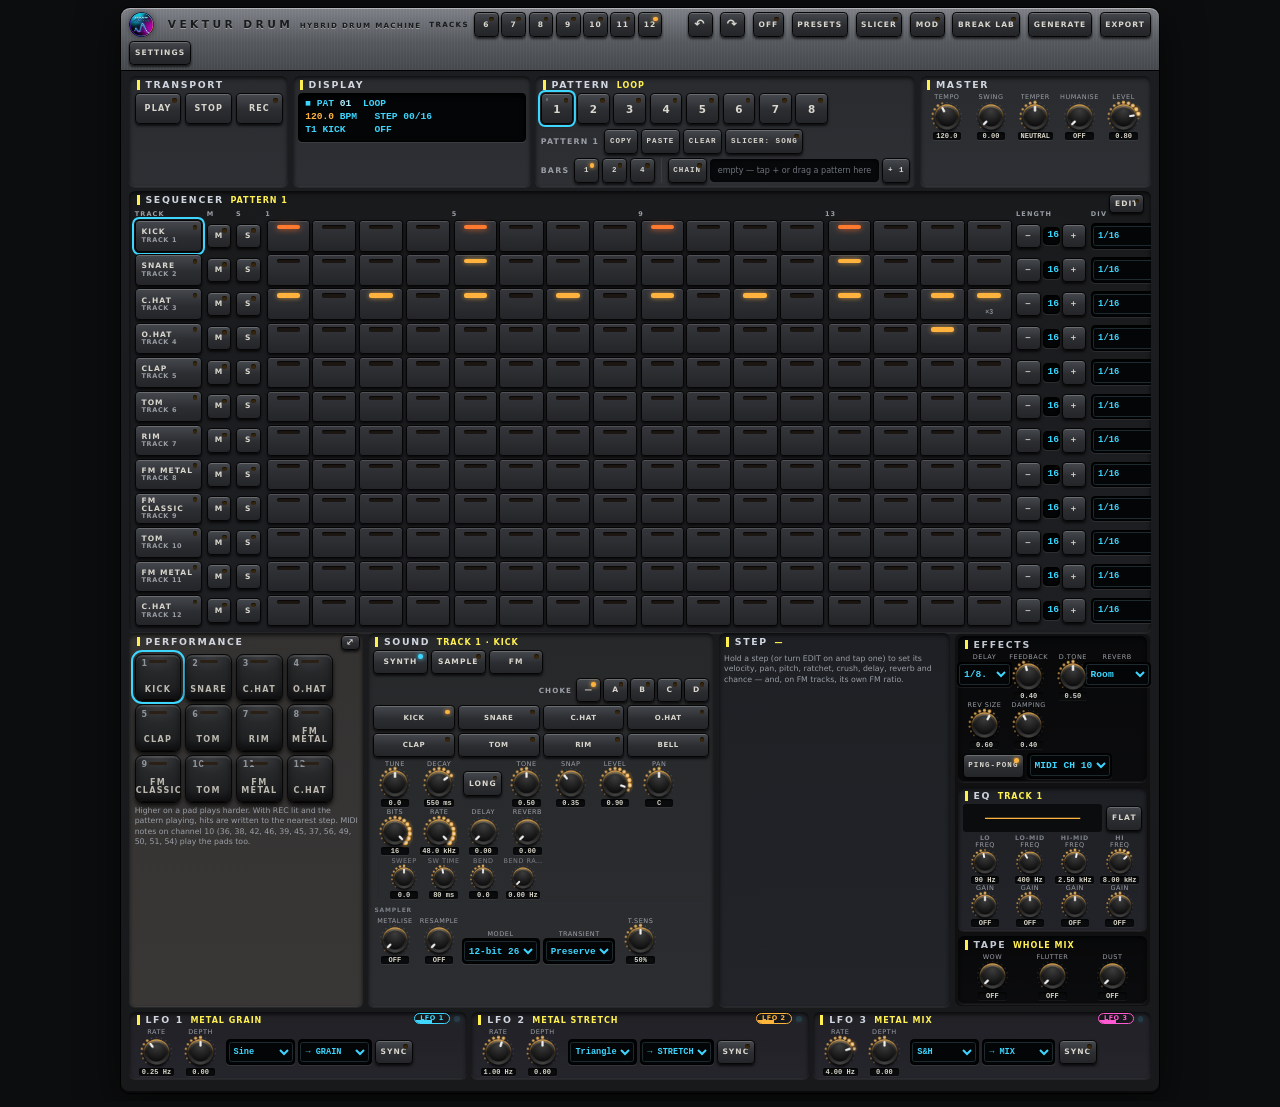
==== commit acf02d0b: "Add files via upload" ====
--- a/index.html
+++ b/index.html
@@ -202,6 +202,12 @@
 function ufontB64(bytes) { let s = ''; for (let i = 0; i < bytes.length; i += 0x8000) s += String.fromCharCode.apply(null, bytes.subarray(i, i + 0x8000)); return btoa(s); }
 function ufontBytes(b64) { const s = atob(b64); const u = new Uint8Array(s.length); for (let i = 0; i < s.length; i++) u[i] = s.charCodeAt(i); return u; }
 
+/* ==== logo.js ==== */
+/* ============================================================ Vektur Drum — NEW (0.9.1): the DMT Cymatics logo
+   (top strip, SETTINGS → ABOUT). Circular crops of the artwork, WebP, generated from web/assets/logo*.webp. */
+const DMT_LOGO_96 = '[data-uri]';
+const DMT_LOGO_256 = '[data-uri]';
+
 /* ==== params.js ==== */
 /* Vektur Drum — parameter table.
    DRUM_PARAMS_PULSE is Vektur VJ's table (tools/drumspec.py), verbatim: tracks 1–6 keep its exact defaults, and its
@@ -222,7 +228,7 @@
 const GLITCH_MODES = ["Stutter", "Reverse", "Metal stretch"];
 const REV_TYPES = ["Room", "Spring", "Gate", "Expanse"];   // NEW (0.8): Expanse 90–95 % = endless washes, 95–100 % = freeze
 const SPEC_ZONES = ["Smear", "Shift", "Harmonic", "Robot", "Whisper", "Freeze"];   // NEW (0.8): the per-step spectral Colour dial
-const LFO_SHAPES = ["Sine", "Triangle", "Saw", "Square", "S&H"];
+const LFO_SHAPES = ["Sine", "Triangle", "Saw", "Square", "S&H", "Draw"];   // 0.9.1: Draw = the LFO's own 16-point shape
 const LFO_DESTS = ["Metal mix", "Metal grain", "Metal stretch"];   // (0.8) the LFOs' own targets: Metalise (the old glitch)
 const LFO_DIVS = ["4 bars", "2 bars", "1 bar", "1/2", "1/4", "1/8", "1/16"];
 const SL_DIVS = ["1/32", "1/16", "1/8", "1/4"], SL_DIV_BEATS = [0.125, 0.25, 0.5, 1];
@@ -251,6 +257,7 @@
 ];
 const SAMPLER_MODEL_NAMES = SAMPLER_MODELS.map(m => m[0]);
 const LFO_DIV_BEATS = [16, 8, 4, 2, 1, 0.5, 0.25];
+const GL_CHDIVS = ["1/16", "1/8", "1/4", "1 bar"], GL_CHDIV_BEATS = [0.25, 0.5, 1, 4];   // NEW (0.9.1): Metalise chance division
 
 const DRUM_PARAMS = (() => {
   const pulseTrack = t => DRUM_PARAMS_PULSE.filter(p => p[0].startsWith(`t${t}.`));
@@ -292,6 +299,7 @@
     slice: ["Slice", "int", 1, 32, 1, "lin", "", []],
     tsmode: ["Tune mode", "enum", 0, 2, 0, "lin", "", TS_MODES],
     stretch: ["Stretch", "cont", 0.5, 2, 1, "log", "×", []],
+    long: ["Long", "bool", 0, 1, 0, "lin", "", []],   // NEW (0.9.1): Decay × 20 — sounds and drones up to 60 s
   };
   const over = {
     3: { choke: 1 }, 4: { choke: 1 },                                            // Pulse's hat choke, as group A
@@ -318,12 +326,14 @@
     ["gl.mix", "Mix", "Metalise", "cont", 0, 1, 0.5, "lin", "", []],
     ["gl.size", "Grain", "Metalise", "cont", 0, 1, 0.35, "lin", "", []],
     ["gl.speed", "Stretch", "Metalise", "cont", 0, 1, 0.5, "lin", "", []],
-    ["gl.metal", "Character", "Metalise", "cont", 0, 1, 0, "lin", "", []]);   // NEW (0.9): the vintage-sampler character on the Metalise output
+    ["gl.metal", "Character", "Metalise", "cont", 0, 1, 0, "lin", "", []],   // NEW (0.9): the vintage-sampler character on the Metalise output
+    ["gl.chance", "Chance", "Metalise", "cont", 0, 1, 0, "lin", "", []],     // NEW (0.9.1): while ON, Metalise plays each division with this chance (0 = always)
+    ["gl.chdiv", "Chance every", "Metalise", "enum", 0, 3, 1, "lin", "", GL_CHDIVS]);
   const lfoDef = [[0.25, 0, 1], [1, 1, 2], [4, 4, 0]];                          // rate, shape, destination
   lfoDef.forEach(([rate, shape, dest], i) => {
     const n = i + 1, s = `LFO ${n}`;
     rows.push([`lfo${n}.rate`, "Rate", s, "cont", 0.02, 20, rate, "log", "Hz", []],
-      [`lfo${n}.shape`, "Shape", s, "enum", 0, 4, shape, "lin", "", LFO_SHAPES],
+      [`lfo${n}.shape`, "Shape", s, "enum", 0, 5, shape, "lin", "", LFO_SHAPES],
       [`lfo${n}.depth`, "Depth", s, "cont", -1, 1, 0, "lin", "", []],
       [`lfo${n}.dest`, "Dest", s, "enum", 0, 2, dest, "lin", "", LFO_DESTS],
       [`lfo${n}.sync`, "Sync", s, "bool", 0, 1, 0, "lin", "", []],
@@ -394,7 +404,9 @@
     K_FREQ = K('fmfreq'), K_RATIO = K('fmratio'), K_RATIO2 = K('fmratio2'), K_INDEX = K('fmindex'), K_IDEC = K('fmidec'),
     K_FB = K('fmfb'), K_FOLD = K('fmfold'), K_NOISE = K('fmnoise');
   const K_METAL = K('metal'), K_RSMP = K('rsmp'), K_RSMODE = K('rsmode'), K_RSSENS = K('rssens'), K_SMODEL = K('smodel'), K_SLICE = K('slice'), GL_METAL = ID['gl.metal'];   // NEW (0.9)
-  const SLF = 11;   // slice record: start, length, pitch st, gain, pan, attack s, gate 0…1, reverse, stutter repeats, stutter s, Metalise (−1 = track)
+  const SLF = 11;
+  const K_LONG = K('long'), GL_CH = ID['gl.chance'], GL_CHD = ID['gl.chdiv'], GL_CHB = [0.25, 0.5, 1, 4];   // NEW (0.9.1): long sounds, Metalise chance
+  const LPTS = 16;   // NEW (0.9.1): points of a drawn LFO shape   // slice record: start, length, pitch st, gain, pan, attack s, gate 0…1, reverse, stutter repeats, stutter s, Metalise (−1 = track)
   const K_EQ = [1, 2, 3, 4].map(b => [K(`eq${b}f`), K(`eq${b}g`)]);   // per band: frequency, gain
   const TP_WOW = ID['tp.wow'], TP_FL = ID['tp.flutter'], TP_DUST = ID['tp.dust'];
   const REVTYPE = ID['dr.revtype'], IN_LEVEL = ID['in.level'], IN_DLY = ID['in.dly'], IN_REV = ID['in.rev'], IN_DRUMS = ID['in.drums'];
@@ -485,7 +497,9 @@
       // per-track EQ: biquads (transposed direct form II), 4 bands × 2 states × kT tracks
       // NEW (0.8): per-track pitch shifter (two-tap granular delay) and spectral processor (STFT 256 / hop 64)
       this.nx = new Float64Array(9); this.ratNx = new Float64Array(kT * 9);   // step fields 16–24 (shift, spectral, Metalise, slice, reverse / stutter chance)
-      this.patSl = new Int8Array(kP).fill(-1);   // NEW (0.9): each pattern's Slicer (−1 follows SLICER, 0 off, 1 on)
+      this.patSl = new Int8Array(kP).fill(-1);
+      this.lfoTab = new Float64Array(3 * LPTS); for (let i = 0; i < 3 * LPTS; i++) this.lfoTab[i] = Math.sin(2.0 * kPi * (i % LPTS) / LPTS);   // NEW (0.9.1): drawn LFO shapes (default: a sine)
+      this.glrng = new Uint32Array([0x6A09E667]); this.glChK = -1e9; this.glChOn = true;   // NEW (0.9.1): Metalise chance   // NEW (0.9): each pattern's Slicer (−1 follows SLICER, 0 off, 1 on)
       this.brng = new Uint32Array([0x51ED270B]);   // reverse / stutter chance: their own PRNG (no draw when both are 0)
       // NEW (0.9) per-track METALISE and RESAMPLE state; slots kT, kT+1 = the master Metalise (L, R)
       this.mtS = new Float64Array(kT); this.rsQ = new Uint32Array(kT).fill(0x2545F491); this.cGm = false; this.mtSrc = new Float64Array(kT).fill(-1); this.mtOn = new Uint8Array(kT); this.rsOn = new Uint8Array(kT);
@@ -580,7 +594,7 @@
         for (let t = 0; t < kT; t++) { r.setTrack(p, t, v[i], v[i + 1]); i += 2; for (let k = 0; k < 16; k++, i += 25) { r.setStep(p, t, k, v[i], v[i + 1], v[i + 2], v[i + 3], v[i + 4]); r.setStepFx(p, t, k, v[i + 5], v[i + 6], v[i + 7], v[i + 8]); r.setStepFm(p, t, k, v[i + 9]); r.setStepRing(p, t, k, v[i + 10], v[i + 11], v[i + 12], v[i + 13], v[i + 14]); r.setStepFold(p, t, k, v[i + 15]); r.setStepShift(p, t, k, v[i + 16], v[i + 17], v[i + 18], v[i + 19], v[i + 20]); r.setStepMetal(p, t, k, v[i + 21], v[i + 22], v[i + 23], v[i + 24]); } } }
       else if (o === 'W') r.setWire(a[1], a[2], a[3], a[4]); else if (o === 'L') r.setSlice(a[1], a[2], a[3]);
       else if (o === 'n') r.setTracks(a[1]); else if (o === 'hit') r.midi(0x90, NOTES[a[1]], a[2]);
-      else if (o === 'hs') r.hitSlice(a[1], a[2], a[3]); else if (o === 'B') r.setPatternSlicer(a[1], a[2]);
+      else if (o === 'hs') r.hitSlice(a[1], a[2], a[3]); else if (o === 'D') r.setLfoPoints(a[1], a[2]); else if (o === 'B') r.setPatternSlicer(a[1], a[2]);
     }
     setParam(id, value) { if (id < 0 || id >= N) return; this.target[id] = Math.min(Math.max(Math.fround(value), PMIN[id]), PMAX[id]); }
     setStep(p, t, s, on, vel, pan, pitch, rat) {
@@ -612,6 +626,7 @@
       this.step[i + 21] = metal < 0 ? -1 : clampd(metal, 0.0, 1.0); this.step[i + 22] = Math.min(Math.max(lround(slice), 0), 32);
       this.step[i + 23] = clampd(revP, 0.0, 1.0); this.step[i + 24] = clampd(stutP, 0.0, 1.0);
     }
+    setLfoPoints(l, pts) { if (l < 0 || l > 2 || !pts) return; for (let j = 0; j < LPTS; j++) this.lfoTab[l * LPTS + j] = clampd(+pts[j] || 0, -1.0, 1.0); }   // NEW (0.9.1)
     setPatternSlicer(p, v) { if (p >= 0 && p < kP) this.patSl[p] = v === 0 || v === 1 ? v : -1; }
     setStepShift(p, t, s, st, mix, spec, col, smix) {   // NEW (0.8): pitch shifter (st, mix) and spectral (amount, colour, mix)
       if (p < 0 || p >= kP || t < 0 || t >= kT || s < 0 || s >= kS) return;
@@ -706,8 +721,8 @@
       this.mtSrc[t] = msrc;
       { const tg = msrc >= 0 ? msrc : clampd(this.P(this.tp(t, K_METAL)), 0.0, 1.0);   // bypassed (not a sample touched) unless it has an amount
         if (tg > 0 || this.mtS[t] > 0) { this.mtOn[t] = 1; this.metalParams(this.mt[t], this.mtS[t]); } }
-      const dec = clampd(this.P(this.tp(t, 2)), 0.01, 3.0);
-      w.amp = 1.0; w.ampK = model === 8 && dec >= 2.95 ? 1.0 : Math.exp(Math.log(0.001) / (dec * sr));
+      const lng = this.Pi(this.tp(t, K_LONG)) === 1, dec = clampd(this.P(this.tp(t, 2)) * (lng ? 20.0 : 1.0), 0.01, 60.0);   // 0.9.1: LONG = Decay × 20 (to 60 s)
+      w.amp = 1.0; w.ampK = model === 8 && dec >= (lng ? 59.0 : 2.95) ? 1.0 : Math.exp(Math.log(0.001) / (dec * sr));
       w.pe = 1.0; w.peK = Math.exp(-1.0 / ((model === 5 ? 0.06 : 0.035) * sr));
       w.ck = 1.0; w.ckK = Math.exp(-1.0 / (0.0025 * sr));
       w.ph.fill(0);
@@ -1114,7 +1129,9 @@
         else { ph += this.srcP(L[0]) * kCR / sr; if (ph >= 1.0) { ph -= Math.floor(ph); wrapped = true; } }
         this.lfoPh[i] = ph;
         if (wrapped || this.lfoHold[i] === 0.0) this.lfoHold[i] = xs(this.lrng) / 2147483648.0 - 1.0;
-        const v = shape === 0 ? Math.sin(2.0 * kPi * ph) : shape === 1 ? 1.0 - 4.0 * Math.abs(ph - 0.5) : shape === 2 ? 2.0 * ph - 1.0 : shape === 3 ? (ph < 0.5 ? 1.0 : -1.0) : this.lfoHold[i];
+        let v;
+        if (shape === 5) { const x = ph * LPTS, j = Math.min(Math.floor(x), LPTS - 1), fr = x - j, T = this.lfoTab, o = i * LPTS; v = T[o + j] + (T[o + (j + 1) % LPTS] - T[o + j]) * fr; }   // 0.9.1: drawn
+        else v = shape === 0 ? Math.sin(2.0 * kPi * ph) : shape === 1 ? 1.0 - 4.0 * Math.abs(ph - 0.5) : shape === 2 ? 2.0 * ph - 1.0 : shape === 3 ? (ph < 0.5 ? 1.0 : -1.0) : this.lfoHold[i];
         this.lfoV[i] = v; this.srcV[i] = v;
       }
       { // envelope follower (peak since the last tick → attack / release)
@@ -1274,7 +1291,12 @@
     // ---- glitch: 3 LFOs (control rate) modulate mix / size / speed
     glitchControl() {   // LFO n → its own glitch target (Mix / Size / Speed); wires go through applyWires
       const mod = [0.0, 0.0, 0.0];
-      this.cGlOn = this.Pi(GL_ON) === 1;
+      this.cGlOn = this.Pi(GL_ON) === 1;   // (0.9.1: the switch can be wired — an LFO turns it on above the middle)
+      { const ch = clampd(this.P(GL_CH), 0.0, 1.0);   // NEW (0.9.1): while ON, Metalise plays each division with this chance
+        if (ch > 0.0 && this.cGlOn) { const per = GL_CHB[Math.min(Math.max(this.Pi(GL_CHD), 0), 3)], k = Math.floor(this.beat / per);
+          if (k !== this.glChK) { this.glChK = k; this.glChOn = ch >= 1.0 || xs(this.glrng) / 4294967296.0 < ch; }
+          if (!this.glChOn) this.cGlOn = false; }
+        else this.glChK = -1e9; }
       for (let i = 0; i < 3; i++) { const L = LF[i], dest = Math.min(Math.max(this.Pi(L[3]), 0), 2); mod[dest] += this.P(L[2]) * this.lfoV[i]; }
       this.cGlMode = Math.min(Math.max(this.Pi(GL_MODE), 0), 2);
       this.cGlMix = clampd(this.P(GL_MIX) + mod[0], 0.0, 1.0);
@@ -1622,11 +1644,18 @@
 function drumSliceProg() { const d = drumState(); if (!Array.isArray(d.slice) || d.slice.length !== SL_SLOTS) d.slice = drumSliceClean(d.slice); return d.slice; }
 function drumSliceClean(a) { return Array.from({ length: SL_SLOTS }, (_, i) => { const s = Array.isArray(a) ? a[i] : null;
   return Array.isArray(s) ? [clamp(Math.round(+s[0]) || 0, 0, SL_ACTIONS.length - 1), clamp(Math.round(+s[1]), 0, SL_SLOTS - 1) || 0] : [0, i]; }); }
+/** NEW (0.9.1): each LFO's drawn shape (its DRAW waveform), 3 × 16 points −1…1; default a sine. */
+const LFO_PTS = 16;
+function drumLfoDefault() { return Array.from({ length: LFO_PTS }, (_, j) => Math.round(Math.sin(2 * Math.PI * j / LFO_PTS) * 1000) / 1000); }
+function drumLfoClean(a) { return [0, 1, 2].map(i => { const r = Array.isArray(a) && Array.isArray(a[i]) ? a[i] : null;
+  return r ? Array.from({ length: LFO_PTS }, (_, j) => { const v = +r[j]; return isFinite(v) ? Math.round(clamp(v, -1, 1) * 1000) / 1000 : 0; }) : drumLfoDefault(); }); }
+function drumLfoPts() { const d = drumState(); if (!Array.isArray(d.lfo) || d.lfo.length !== 3) d.lfo = drumLfoClean(d.lfo); return d.lfo; }
+function drumPushLfoPts() { drumLfoPts().forEach((p, i) => drumPost(['D', i, p.slice()])); }
 function drumWires() { const d = drumState(); if (!Array.isArray(d.wires)) d.wires = []; return d.wires; }
 function drumWiresClean(a) { return (Array.isArray(a) ? a : []).map(w => w && w.k === 'dr.warmth' ? Object.assign({}, w, { k: 'dr.temper', a: -0.5 * (+w.a || 0) }) : w).filter(w => w && DP_ID[w.k] != null && drumModDest(DRUM_PARAMS[DP_ID[w.k]])).slice(0, MOD_WIRES)
   .map(w => ({ s: clamp(Math.round(+w.s) || 0, 0, MOD_SOURCES.length - 1), k: w.k, a: isFinite(+w.a) ? clamp(+w.a, -1, 1) : 0.5 })); }
 /** A dial can be a modulation destination: every continuous parameter, plus the stepped ones with a range (not switches). */
-function drumModDest(q) { return !!q && (q[3] === 'cont' || (q[3] === 'int' && q[0] !== 'dr.ch')); }
+function drumModDest(q) { return !!q && (q[3] === 'cont' || (q[3] === 'int' && q[0] !== 'dr.ch') || q[0] === 'gl.on'); }   // 0.9.1: the Metalise switch too (on above the middle)
 function drumPushSlicer() { drumSliceProg().forEach((s, i) => drumPost(['L', i, s[0], s[1]])); }
 function drumPushWires() { const w = drumWires(); for (let i = 0; i < MOD_WIRES; i++) { const x = w[i]; drumPost(['W', i, x ? x.s : 0, x ? DP_ID[x.k] : -1, x ? x.a : 0]); } }
 function drumWiredKeys() { return new Set(drumWires().map(w => w.k)); }
@@ -1671,7 +1700,7 @@
   const d = drumState();
   drumPost(['ps', Float32Array.from(DRUM_PARAMS, q => drumVal(q[0]))]);
   for (let p = 0; p < 8; p++) drumPushPattern(p);
-  drumPushSlicer(); drumPushWires();
+  drumPushSlicer(); drumPushWires(); drumPushLfoPts();
   drumPushChain(); drumPost(['n', d.ntr]); drumPost(['y', d.sel]); drumPost(['r', DRM.armedRec ? 1 : 0]); drumPost(['e', d.on ? 1 : 0]);
   if (typeof drumSamplesPush === 'function') drumSamplesPush(true);
   DRM.sent = S.drums;
@@ -1725,10 +1754,10 @@
 .dmtop{display:flex;align-items:center;gap:.6rem;margin:-.55rem -.65rem .5rem;padding:.35rem .65rem;border-radius:.7rem .7rem 0 0;
  background:repeating-linear-gradient(90deg,rgba(255,255,255,.035) 0 1px,transparent 1px 3px),linear-gradient(180deg,#7d8086,#55585d 55%,#45484c);
  box-shadow:inset 0 1px 0 rgba(255,255,255,.4),0 1px 0 #000}
-.dmbrand{font-weight:800;letter-spacing:.32em;font-size:.82rem;color:#1a1b1d;text-shadow:0 1px 0 rgba(255,255,255,.35)}
+.dmbrand{white-space:nowrap;font-weight:800;letter-spacing:.32em;font-size:.82rem;color:#1a1b1d;text-shadow:0 1px 0 rgba(255,255,255,.35)}
 .dmbrand small{font-weight:600;letter-spacing:.18em;font-size:.55rem;margin-left:.5rem;color:#2c2e31}
 .dmpre{font-size:.68rem;font-weight:700;letter-spacing:.08em;color:#2c2e31;max-width:12rem;overflow:hidden;text-overflow:ellipsis;white-space:nowrap;margin-right:.4rem}
-.dmtop .sp{flex:1}
+.dmtop .sp{flex:1}.dmtop{flex-wrap:wrap;row-gap:.3rem}
 .dmrow{display:flex;gap:.5rem;flex-wrap:wrap;align-items:stretch;margin-bottom:.5rem}
 /* recessed panel sections with small printed labels */
 .dmsec{position:relative;background:linear-gradient(var(--zt,transparent),var(--zt,transparent)),linear-gradient(180deg,#111214,#16171a);border-radius:.45rem;padding:1.05rem .5rem .45rem;
@@ -1803,6 +1832,10 @@
  box-shadow:inset 0 2px 1px rgba(255,255,255,.12),inset 0 -.35rem .5rem rgba(0,0,0,.5),0 .3rem .35rem rgba(0,0,0,.75),0 .05rem 0 #000}
 .pad b{position:absolute;left:.45rem;top:.4rem;font-weight:700;font-size:.62rem;line-height:1;color:#8f939a;letter-spacing:.08em}
 .pad span{position:absolute;left:0;right:0;bottom:.45rem;text-align:center;font-weight:700;font-size:.62rem;line-height:1;letter-spacing:.16em;color:#bdb9b0}
+.pad span.smp{left:.35rem;right:.35rem;white-space:nowrap;overflow:hidden;letter-spacing:.06em}   /* 0.9.1: abbreviated sample names, room either side */
+.dmlogo{height:1.9rem;width:1.9rem;border-radius:50%;object-fit:contain;flex:none;margin-right:.45rem;box-shadow:0 0 6px rgba(0,0,0,.45)}
+.dmundo{min-width:1.9rem;font-size:.95rem!important;padding:0 .35rem!important;line-height:1}
+.dmlong{align-self:center;margin:0 .15rem}
 .pad i{position:absolute;left:30%;right:30%;top:.45rem;height:.22rem;border-radius:.11rem;background:#2b2015}
 .pad.hit i{background:var(--led);box-shadow:0 0 6px var(--led)}
 .pad.hit{background:radial-gradient(120% 90% at 50% 0%,#46484b 0,#2c2e30 45%,#202123 100%)}
@@ -1843,10 +1876,31 @@
 /** The model's short name — or, when the track plays an imported sample, the sample's name. */
 function drumTrackName(t) {
   const e = drumEngine(t);
-  if (e === 1) { const sn = drumSampleName(t); return sn ? sn.toUpperCase().slice(0, 10) : 'NO SAMPLE'; }
+  if (e === 1) { const sn = drumSampleName(t); return sn ? drumAbbrev(sn, 10) : 'NO SAMPLE'; }   // (0.9.1) abbreviated, not cut
   if (e === 2) return 'FM ' + FM_SHORT[Math.round(drumVal(`t${t + 1}.fmalgo`))];
   return DRUM_SHORT[Math.round(drumVal(`t${t + 1}.model`))] || 'T' + (t + 1);
 }
+/** NEW (0.9.1): a pad's label — a sample's name abbreviated to fit (words shortened to their consonants, then initials and
+    numbers), so it sits on the pad with room either side. Synth and FM names are already short. */
+function drumAbbrev(name, max) {   // (0.9.1) "Amen Brother Break 136bpm.wav" → AMEN BRT · "Funky_Drummer_Snare_02" → FNK 02
+  const s = String(name || '').replace(/\.(wav|wave|flac|aif|aiff|mp3|ogg|m4a)$/i, '').replace(/([a-z])([A-Z])/g, '$1 $2').toUpperCase();
+  let words = s.split(/[^A-Z0-9]+/).filter(Boolean); if (!words.length) return '';
+  const full = words.join(' '); if (full.length <= max) return full;
+  words = words.filter(w => !/^\d+BPM$|^BPM$/.test(w)); if (!words.length) return full.slice(0, max);   // the tempo tag goes first
+  let num = words.length > 1 && /^\d+$/.test(words[words.length - 1]) ? words.pop() : '';            // a take number tells samples apart
+  if (num && max - num.length - 1 < 3) num = '';
+  const budget = max - (num ? num.length + 1 : 0), rest = words.join(' ');
+  const short = w => /^\d+$/.test(w) || w.length <= 3 ? w : (w[0] + w.slice(1).replace(/[AEIOUY]/g, '')).replace(/(.)\1+/g, '$1').slice(0, 4);
+  let out = '';
+  if (rest.length <= budget) out = rest;
+  else for (const w of words) {
+    const part = out ? short(w) : w.length <= budget ? w : short(w), cand = (out ? out + ' ' : '') + part;
+    if (cand.length <= budget) { out = cand; continue; }
+    const room = budget - out.length - (out ? 1 : 0); if (room >= 2) out += (out ? ' ' : '') + part.slice(0, room); break;
+  }
+  return ((out || words[0].slice(0, budget)) + (num ? ' ' + num : '')).slice(0, max);
+}
+function drumPadName(t, max) { if (drumEngine(t) === 1) { const sn = drumSampleName(t); return sn ? drumAbbrev(sn, max) : 'NO SAMPLE'; } return drumTrackName(t); }
 /** TEMPER's readout: WARM 40 % · NEUTRAL · COLD 70 %. HUMANISE's: 35 % (+ GHOSTS above 50 %). */
 function drumTemperFmt(v) { const p = Math.round(Math.abs(v) * 100); return p === 0 ? 'NEUTRAL' : (v < 0 ? 'WARM ' : 'COLD ') + p + '%'; }
 function drumHumanFmt(h) { const p = Math.round(h * 100); return p === 0 ? 'OFF' : p > 50 ? p + '% +GHOSTS' : p + '%'; }
@@ -1860,12 +1914,15 @@
   DRM.els = { steps: [], pads: [], names: [], pats: [], lastStep: new Array(DRUM_TRACKS).fill(-2), lastHit: new Array(DRUM_TRACKS).fill(false), lastPat: -1, lfo: [] };
   // ---- top strip
   const top = el('div', 'dmtop');
-  top.appendChild(el('span', 'dmbrand', DRUM_NAME.toUpperCase())); top.lastChild.appendChild(el('small', null, d.ntr + '-TRACK DRUM MACHINE'));
+  { const lg = el('img', 'dmlogo'); lg.src = DMT_LOGO_96; lg.alt = 'DMT Cymatics'; top.appendChild(lg); }   // NEW (0.9.1): the DMT Cymatics logo
+  top.appendChild(el('span', 'dmbrand', DRUM_NAME.toUpperCase())); top.lastChild.appendChild(el('small', null, 'HYBRID DRUM MACHINE'));
   { const tc = el('span', 'dmtc'); tc.appendChild(el('b', null, 'TRACKS'));
     for (let n = 6; n <= DRUM_TRACKS; n++) { const b = hbtn(String(n), 'sm' + (n === d.ntr ? ' on' : ''), () => drumSetTracks(n), true); b.setAttribute('aria-label', n + ' tracks'); tc.appendChild(b); }
     top.appendChild(tc); }
   top.appendChild(el('span', 'sp'));
   if (d.preset) top.appendChild(el('span', 'dmpre', d.preset));
+  { const u = hbtn('↶', 'sm dmundo', () => undoStep(-1)); u.title = 'Undo'; u.setAttribute('aria-label', 'Undo'); u.disabled = !undoCan(-1); top.appendChild(u); DRM.els.undo = u;   // NEW (0.9.1)
+    const r = hbtn('↷', 'sm dmundo', () => undoStep(1)); r.title = 'Redo'; r.setAttribute('aria-label', 'Redo'); r.disabled = !undoCan(1); top.appendChild(r); DRM.els.redo = r; }
   const pw = hbtn(d.on ? 'ON' : 'OFF', 'sm' + (d.on ? ' on' : ''), () => drumsSetOn(!d.on), true); pw.setAttribute('aria-pressed', d.on); top.appendChild(pw);
   const pre = hbtn('PRESETS', 'sm', () => openPresets('drums')); pre.title = 'Factory kits with grooves and your own (saved with the set); export and import';
   top.appendChild(pre);
@@ -1949,7 +2006,7 @@
   const pf = sec('PERFORMANCE'); const pads = el('div', 'dmpads' + (d.ntr > 9 ? ' dmpads12' : ''));   // 0.9: 10–12 tracks → 4 × 3 pads
   { const xb = hbtn('⤢', 'sm dmpadx', () => (padWinOpen() ? closePadWin() : openPadWin())); xb.title = 'Expand the pads into their own window — drag to move, the corner to resize; the pads grow with it'; xb.setAttribute('aria-label', 'Expand the pads'); pf.appendChild(xb); }
   for (let t = 0; t < d.ntr; t++) {
-    const p = el('div', 'pad' + (t === DRM.trk ? ' sel' : '')); p.append(el('b', null, String(t + 1)), el('i'), el('span', null, drumTrackName(t)));
+    const p = el('div', 'pad' + (t === DRM.trk ? ' sel' : '')); p.append(el('b', null, String(t + 1)), el('i'), el('span', drumEngine(t) === 1 ? 'smp' : null, drumPadName(t, d.ntr > 9 ? 6 : 8))); p.title = drumEngine(t) === 1 ? (drumSampleName(t) || '') : '';
     p.setAttribute('role', 'button'); p.setAttribute('aria-label', `Pad ${t + 1}, ${drumTrackName(t)}`); p.tabIndex = 0;
     p.addEventListener('pointerdown', e => {
       e.preventDefault(); audioEnsure();
@@ -1988,7 +2045,7 @@
   dKnob(tk, 'tp.dust', 'Dust', { fmt: x => x <= 0 ? 'OFF' : Math.round(x * 100) + '%' }); tp.appendChild(tk);
   tp.title = 'Wow: slow pitch drift. Flutter: fast tape wobble. Dust: vinyl crackle and hiss.';
   const eqs = sec('EQ'); eqs.classList.add('dmeqsec'); DRM.els.eq = eqs;
-  const c1 = el('div', 'dmcol'), c2 = el('div', 'dmcol'), c3 = el('div', 'dmcol z-fxcol'); c1.append(pf); c2.append(stp, eqs); c3.append(fx, tp);   // (0.8) tape joins the effects area
+  const c1 = el('div', 'dmcol'), c2 = el('div', 'dmcol'), c3 = el('div', 'dmcol z-fxcol'); c1.append(pf); c2.append(stp); c3.append(fx, eqs, tp);   // (0.8) tape joins the effects area · (0.9.1) the track EQ above it
   // NEW (0.8): shaded areas — the effects in a dark grey area of their own, every other kind of section its own grey
   [[tr, 'z-ctl'], [disp, 'z-ctl'], [pt, 'z-ctl'], [ms, 'z-ctl'], [sq, 'z-seq'], [pf, 'z-play'], [sd, 'z-snd'], [stp, 'z-step'], [eqs, 'z-step'], [fx, 'z-fx'], [tp, 'z-fx']].forEach(([x, z]) => x.classList.add(z));
   r3.append(c1, sd, c2, c3); root.appendChild(r3);   // compact: pads over tape, step over EQ, effects over glitch
@@ -2083,7 +2140,13 @@
   const common = eng === 0 ? [['tune', 'Tune'], ['decay', 'Decay'], ['tone', 'Tone'], ['snap', 'Snap'], ['level', 'Level'], ['pan', 'Pan'], ['bits', 'Bits'], ['rate', 'Rate'], ['dly', 'Delay'], ['rev', 'Reverb']]
     : eng === 1 ? [['tune', 'Tune'], ['decay', 'Decay'], ['tone', 'Tone'], ['level', 'Level'], ['pan', 'Pan'], ['bits', 'Bits'], ['rate', 'Rate'], ['dly', 'Delay'], ['rev', 'Reverb']]
     : [['tune', 'Tune'], ['decay', 'Decay'], ['tone', 'Bright'], ['snap', 'Click'], ['level', 'Level'], ['pan', 'Pan'], ['bits', 'Bits'], ['rate', 'Rate'], ['dly', 'Delay'], ['rev', 'Reverb']];
-  common.forEach(([x, n]) => dKnob(kn, `${k}.${x}`, n));
+  const lng = !!drumVal(`${k}.long`);
+  common.forEach(([x, n]) => {
+    if (x !== 'decay') { dKnob(kn, `${k}.${x}`, n); return; }
+    dKnob(kn, `${k}.decay`, lng ? 'Decay ×20' : n, lng ? { fmt: t2 => { const v = drumDenorm(DRUM_PARAMS[DP_ID[`${k}.decay`]], t2) * 20; return eng === 1 && v >= 59 ? 'FULL' : v >= 10 ? v.toFixed(0) + ' s' : v.toFixed(1) + ' s'; } } : {});
+    const lb = hbtn('LONG', 'sm cy dmlong' + (lng ? ' on' : ''), () => { drumSet(`${k}.long`, lng ? 0 : 1); renderDrumSound(); }, true);   // NEW (0.9.1)
+    lb.title = 'LONG: Decay × 20 — sounds and drones up to 60 s (a sample plays to its end at full)'; lb.setAttribute('aria-pressed', lng); kn.appendChild(lb);
+  });
   const bd = el('div', 'dmbend'); bd.title = 'Sweep: the pitch starts this many semitones away and glides home over the sweep time, on every hit. Bend: a fixed offset, or a wobble at the bend rate.';
   dKnob(bd, `${k}.sweep`, 'Sweep'); dKnob(bd, `${k}.swtime`, 'Sw time'); dKnob(bd, `${k}.bend`, 'Bend'); dKnob(bd, `${k}.brate`, 'Bend rate'); kn.appendChild(bd);
   sd.appendChild(kn);
@@ -2285,7 +2348,7 @@
 #drumModal .dm .dmeqb .kcell{width:3.1rem}#drumModal .dm .dmeqb .knob{width:2rem;height:2rem}
 #drumModal .dm .dmtape .dmknobs{justify-content:space-around}
 #drumModal .dm .dmrat{margin:.15rem 0}#drumModal .dm .dmr1>.dmsec:nth-child(2){flex:1}#drumModal .dm .dmlforow>.dmlfo{flex:1;display:flex;flex-wrap:wrap;align-items:center;gap:.3rem}#drumModal .dm .dmlforow .dmlfoopts{margin-top:0}#drumModal .dm .dmcol>.dmgl{min-width:0}#drumModal .dm .dmgl{min-width:14rem}
-@media (max-width:1050px){#drumModal .dm .dmr3{grid-template-columns:auto minmax(0,1fr) minmax(14rem,1fr)}#drumModal .dm .dmr3>.dmcol:last-child{grid-column:1/-1;flex-direction:row}#drumModal .dm .dmr3>.dmcol:last-child>.dmsec{flex:1}}
+@media (max-width:1050px){#drumModal .dm .dmbrand small{display:none}#drumModal .dm .dmr3{grid-template-columns:auto minmax(0,1fr) minmax(14rem,1fr)}#drumModal .dm .dmr3>.dmcol:last-child{grid-column:1/-1;flex-direction:row}#drumModal .dm .dmr3>.dmcol:last-child>.dmsec{flex:1}}
 @media (max-width:760px){#drumModal .dm .dmr3{grid-template-columns:1fr}#drumModal .dm .dmr3>.dmcol:last-child{flex-direction:column}#drumModal .dm .dmpads{grid-template-columns:repeat(3,1fr)}#drumModal .dm .pad{aspect-ratio:2.2/1}
 #drumModal .dm .dmtop{flex-wrap:wrap;row-gap:.25rem}#drumModal .dm .dmtop .sp{flex-basis:100%;height:0}#drumModal .dm .dmbrand small{display:none}#drumModal .dm .dmlforow>.dmlfo{min-width:100%}}`;
   document.head.appendChild(st);
@@ -2959,6 +3022,7 @@
     pr.smp = Array.from({ length: DRUM_TRACKS }, (_, i) => Array.isArray(o.smp) && typeof o.smp[i] === 'string' ? o.smp[i].slice(0, 12) : null);   // track samples (keys)
     if (Array.isArray(o.slice)) pr.slice = drumSliceClean(o.slice);   // NEW: the Slicer program
     if (Array.isArray(o.wires)) pr.wires = drumWiresClean(o.wires);   // NEW: the modulation wires
+    if (Array.isArray(o.lfo)) pr.lfo = drumLfoClean(o.lfo);   // NEW (0.9.1): drawn LFO shapes
     if (Array.isArray(o.smpMeta)) pr.smpMeta = o.smpMeta.filter(f => f && typeof f.key === 'string').slice(0, DRUM_TRACKS).map(f => ({ key: f.key.slice(0, 12), name: String(f.name || 'Sample').slice(0, 40), fmt: f.fmt === 'flac' ? 'flac' : 'wav' }));
   }
   return pr;
@@ -2969,7 +3033,7 @@
   const st = presetState(kind);
   const pr = { name: String(name).trim().slice(0, 60) || 'My preset', p: presetCleanP(kind, st.p) };
   if (kind === 'drums') { pr.pats = JSON.parse(JSON.stringify(st.pats)); pr.chain = st.chain.slice(); pr.chainOn = !!st.chainOn; pr.smp = drumSmp().slice(); pr.ntr = st.ntr; pr.v = 2; pr.sx = JSON.parse(JSON.stringify(drumSx()));
-    pr.slice = drumSliceProg().map(s => s.slice()); pr.wires = drumWires().map(w => Object.assign({}, w));
+    pr.slice = drumSliceProg().map(s => s.slice()); pr.wires = drumWires().map(w => Object.assign({}, w)); pr.lfo = drumLfoPts().map(p => p.slice());
     pr.smpMeta = pr.smp.filter(Boolean).map(k => drumLib().find(f => f.key === k)).filter(Boolean).map(f => ({ key: f.key, name: f.name, fmt: f.fmt })); }
   return pr;
 }
@@ -2986,7 +3050,7 @@
     if (pr.ntr != null) { st.ntr = clamp(Math.round(+pr.ntr), 6, DRUM_TRACKS); drumPost(['n', st.ntr]); }
     const pats = (pr.pats || []).slice(0, 8).map(x => presetCleanPattern(x, !(pr.v >= 2))); while (pats.length < 8) pats.push(drumEmptyPattern());   // copies, and pads 6-track Pulse kits to 9 tracks
     st.pats = pats; st.chain = (pr.chain || []).slice(0, 16); st.chainOn = !!pr.chainOn; st.sel = 0; st.preset = pr.name;
-    st.slice = drumSliceClean(pr.slice); st.wires = drumWiresClean(pr.wires);   // NEW (kits without them: a clear program, no wires)
+    st.slice = drumSliceClean(pr.slice); st.wires = drumWiresClean(pr.wires); st.lfo = drumLfoClean(pr.lfo);   // NEW (kits without them: a clear program, no wires)
     (pr.smpMeta || []).forEach(f => { if (!drumLib().some(x => x.key === f.key)) drumLib().push({ key: f.key, name: f.name, fmt: f.fmt }); });   // bank kits: bytes come from the device store
     st.smp = Array.from({ length: DRUM_TRACKS }, (_, i) => { const k = pr.smp && pr.smp[i]; return k && drumLib().some(f => f.key === k) ? k : null; });   // factory kits: none
     st.sx = Array.from({ length: DRUM_TRACKS }, (_, i) => drumSxClean(Array.isArray(pr.sx) ? pr.sx[i] : null));   // NEW (0.9): slices travel with the kit
@@ -3271,6 +3335,43 @@
   if (highR > 0.3 && lowR < 0.1) return 2;
   return 1;
 }
+/** NEW (0.9.1): classes for every hit of a break at once, each judged against the others. A real break has a ride or
+    hats ringing over everything and tails overlapping, so fixed thresholds call nearly every hit a snare. Here each
+    hit's brightness — log(high-band share / low-band share) over its first 50 ms, stopping short of the next hit — is
+    split into up to three groups (three-level Otsu); groups closer than ×2.5 are merged. The darkest group is the kicks
+    (if it really has lows), the brightest the hats (if it really has highs), the rest snares; quiet snares are ghosts.
+    One group only (a loop of one kind of hit): the fixed thresholds of sxClassify decide. */
+function sxFeatures(d, rate, p, end) {
+  const n = Math.max(0, Math.min(d.length - p, Math.round(0.05 * rate), end - p - Math.round(0.001 * rate)));
+  if (n < 16) return { lowR: 0, highR: 0, pk: 0, e: 0 };
+  const al = 1 - Math.exp(-2 * Math.PI * 150 / rate), ah = 1 - Math.exp(-2 * Math.PI * 6000 / rate);
+  let l1 = 0, l2 = 0, h1 = 0, h2 = 0, el = 0, eh = 0, e = 0, pk = 0;
+  for (let i = 0; i < n; i++) { const x = d[p + i]; l1 += (x - l1) * al; l2 += (l1 - l2) * al; h1 += (x - h1) * ah; const y = x - h1; h2 += (y - h2) * ah; const hp = y - h2;
+    el += l2 * l2; eh += hp * hp; e += x * x; pk = Math.max(pk, Math.abs(x)); }
+  return e > 1e-12 ? { lowR: el / e, highR: eh / e, pk, e } : { lowR: 0, highR: 0, pk, e: 0 };
+}
+function sxClassifyAll(d, rate, ps) {
+  const n = ps.length; if (!n) return [];
+  const f = ps.map((p, i) => sxFeatures(d, rate, p, i + 1 < n ? ps[i + 1] : d.length)), loud = f.reduce((a, x) => Math.max(a, x.pk), 0);
+  const out = new Array(n).fill(4), idx = f.map((x, i) => i).filter(i => f[i].e > 0);
+  const b = idx.map(i => Math.log((f[i].highR + 1e-3) / (f[i].lowR + 1e-3)));
+  const ord = idx.map((_, k) => k).sort((x, y) => b[x] - b[y] || x - y), v = ord.map(k => b[k]), m = v.length;
+  let groups = [];
+  if (m >= 3) {   // three-level Otsu: cuts i < j, groups [0, i) [i, j) [j, m)
+    const pre = [0]; for (const x of v) pre.push(pre[pre.length - 1] + x);
+    const mean = (a, c) => (pre[c] - pre[a]) / (c - a), tot = pre[m] / m;
+    let best = -1, bi = 1, bj = 2;
+    for (let i = 1; i < m - 1; i++) for (let j = i + 1; j < m; j++) { const a0 = mean(0, i) - tot, a1 = mean(i, j) - tot, a2 = mean(j, m) - tot, sc = i * a0 * a0 + (j - i) * a1 * a1 + (m - j) * a2 * a2; if (sc > best) { best = sc; bi = i; bj = j; } }
+    groups = [[0, bi], [bi, bj], [bj, m]];
+    for (let g = groups.length - 1; g > 0; g--) if (mean(groups[g][0], groups[g][1]) - mean(groups[g - 1][0], groups[g - 1][1]) < Math.log(2.5)) { groups[g - 1][1] = groups[g][1]; groups.splice(g, 1); }
+  }
+  if (groups.length < 2) { idx.forEach(i => { out[i] = sxClassify(d, rate, ps[i], loud); }); return out; }
+  const avg = (g, key) => { let s = 0; for (let k = g[0]; k < g[1]; k++) s += f[idx[ord[k]]][key]; return s / (g[1] - g[0]); };
+  const kickG = avg(groups[0], 'lowR') >= 0.15 ? 0 : -1, hatG = avg(groups[groups.length - 1], 'highR') >= 0.05 ? groups.length - 1 : -1;
+  groups.forEach((g, gi) => { for (let k = g[0]; k < g[1]; k++) { const i = idx[ord[k]];
+    out[i] = gi === kickG ? 0 : gi === hatG ? 2 : (loud > 0 && f[i].pk < 0.3 * loud ? 3 : 1); } });
+  return out;
+}
 function sxPeak(d, p, n) { let m = 0; for (let i = p; i < Math.min(d.length, p + n); i++) m = Math.max(m, Math.abs(d[i])); return m; }
 /** Tempo of a loop: autocorrelation of the onset curve over 70–190 BPM, folded into 80–180, then snapped to a whole
     number of bars of the loop's length when one is close. 0 when there is no clear pulse. */
@@ -3301,12 +3402,14 @@
 /* ---------------- slices from marks / grids ---------------- */
 /** Re-detect: new detected marks replace detected ones; marks you placed by hand stay. */
 function sxRedetect(sx, m) {
-  const det = sxDetect(m.d, m.rate, sx.sens, sx.gap), loud = det.reduce((a, p) => Math.max(a, sxPeak(m.d, p, Math.round(0.06 * m.rate))), 0);
+  const det = sxDetect(m.d, m.rate, sx.sens, sx.gap);
   const keep = sx.marks.filter(k => k.m), near = Math.round(0.01 * m.rate);
   const marks = keep.slice();
-  det.forEach(p => { if (!keep.some(k => Math.abs(k.p - p) < near)) marks.push({ p, m: 0, on: 1, c: sxClassify(m.d, m.rate, p, loud) }); });
-  marks.forEach(k => { if (k.m && k.c === 4) k.c = sxClassify(m.d, m.rate, k.p, loud); });
-  sx.marks = marks.sort((a, b) => a.p - b.p);
+  det.forEach(p => { if (!keep.some(k => Math.abs(k.p - p) < near)) marks.push({ p, m: 0, on: 1, c: 4 }); });
+  marks.sort((a, b) => a.p - b.p);
+  const cls = sxClassifyAll(m.d, m.rate, marks.map(k => k.p));   // 0.9.1: judged together
+  marks.forEach((k, i) => { if (!k.m || k.c === 4) k.c = cls[i]; });
+  sx.marks = marks;
   if (!sx.bpm) sx.bpm = sxBpm(m.d, m.rate, typeof S !== 'undefined' && S.bpm || 0);
 }
 /** Cuts the sample into slices by the editor's mode; a slice that starts where an old one started keeps its settings. */
@@ -3546,6 +3649,7 @@
     const sy = hbtn('SYNC', 'sm cy' + (drumVal(k + '.sync') ? ' on' : ''), () => { drumSet(k + '.sync', drumVal(k + '.sync') ? 0 : 1); renderDrums(); }, true);
     sy.title = 'Sync to the beat (divisions) instead of a free rate in Hz'; opts.appendChild(sy);
     s.appendChild(opts);
+    if (Math.round(drumVal(k + '.shape')) === 5) s.appendChild(lfoDrawEditor(i - 1, 168, 48));   // NEW (0.9.1): DRAW
     row.appendChild(s);
   }
   root.appendChild(row);
@@ -3557,7 +3661,10 @@
   const on = !!drumVal('gl.on'), mode = Math.round(drumVal('gl.mode')), metal = on && mode === 2;
   const hd = el('div', 'slmetalhd'); hd.appendChild(el('b', null, 'METALISE'));
   const b = hbtn(metal ? 'ON' : 'OFF', 'sm rec' + (metal ? ' on' : ''), () => { if (metal) drumSet('gl.on', 0); else { drumSet('gl.mode', 2); drumSet('gl.on', 1); } renderSlicer(); if (drumsOpen()) renderDrums(); }, true);
-  b.setAttribute('aria-label', 'Metalise on or off'); hd.appendChild(b); box.appendChild(hd);
+  b.setAttribute('aria-label', 'Metalise on or off — touch and hold to automate it'); b.dataset.modKey = 'gl.on';   // 0.9.1: hold → LFO or chance
+  if (drumWiredKeys().has('gl.on') || drumVal('gl.chance') > 0) b.classList.add('wired');
+  b.title = 'Touch and hold: automate ON / OFF with an LFO, or give it a chance'; hd.appendChild(b); box.appendChild(hd);
+  if (drumVal('gl.chance') > 0) hd.appendChild(el('small', 'slmetalch', Math.round(drumVal('gl.chance') * 100) + '% / ' + GL_CHDIVS[Math.round(drumVal('gl.chdiv'))]));
   if (on && mode !== 2) box.appendChild(el('div', 'slmetalold', 'this kit plays the old ' + GLITCH_MODES[mode].toUpperCase() + ' glitch — tap OFF→ON for Metalise'));
   const kn = el('div', 'dmknobs');
   dKnob(kn, 'gl.mix', 'Mix', { fmt: t => Math.round(t * 100) + '%' });
@@ -3581,7 +3688,8 @@
 .dmchoke{display:flex;gap:.18rem;align-items:center;margin-left:auto}.dmchoke b{font-size:.55rem;letter-spacing:.16em;color:var(--print);margin-right:.15rem}.dmchoke .hb{min-width:1.9rem}
 .dmfm{padding:.25rem 0 .35rem;margin-bottom:.3rem;border-bottom:1px solid #26282c}
 .slmetal{display:flex;flex-direction:column;gap:.15rem;padding:.25rem .35rem .2rem;border-radius:.45rem;background:rgba(0,0,0,.45);box-shadow:inset 0 0 0 1px #ffffff12;margin:0 .2rem}
-.slmetalhd{display:flex;align-items:center;gap:.35rem}.slmetalhd b{font:800 .68rem system-ui;letter-spacing:.18em;color:var(--print);padding-left:.4rem;border-left:3px solid var(--led);filter:brightness(1.35)}.slmetalold{font-size:.55rem;color:#c98a4a;max-width:11rem}
+.slmetalhd{display:flex;align-items:center;gap:.35rem}.slmetalhd b{font:800 .68rem system-ui;letter-spacing:.18em;color:var(--print);padding-left:.4rem;border-left:3px solid var(--led);filter:brightness(1.35)}.slmetalold{font-size:.55rem;color:#c98a4a;max-width:11rem}.slmetalch{font:700 .55rem ui-monospace,monospace;color:var(--cyan)}
+.slpats{display:flex;flex-wrap:wrap;gap:.3rem;align-items:center;margin:.1rem 0 .5rem}.slpats .klbl{margin-right:.3rem}.slpat{display:flex;flex-direction:column;align-items:center;min-width:2.6rem;line-height:1.05;padding:.2rem .3rem!important}.slpat small{font-size:.45rem;letter-spacing:.1em;opacity:.75}.slpat.own small{color:var(--cyan);opacity:1}.slpat.cur{outline:1px solid var(--cyan);outline-offset:1px}
 .dmlfo{min-width:11.5rem}.dmlfoopts{display:flex;gap:.25rem;align-items:center;flex-wrap:wrap;margin-top:.3rem}.dmlfoopts select{font-size:.66rem;max-width:6.4rem}
 .dmlfoled{position:absolute;right:.55rem;top:.35rem;width:.45rem;height:.45rem;border-radius:50%;background:var(--cyan);box-shadow:0 0 6px var(--cyan);opacity:.15}`;
   document.head.appendChild(st);
@@ -3613,19 +3721,19 @@
 }
 function modDelWire(i) { drumWires().splice(i, 1); drumPushWires(); dirty(); modRefresh(); }
 function modDestName(key) {
-  const q = DRUM_PARAMS[DP_ID[key]]; if (!q) return key;
-  const m = /^t(\d)\./.exec(key); return (m ? 'T' + m[1] : q[2]) + ' · ' + q[1];
+  const q = DRUM_PARAMS[DP_ID[key]]; if (!q) return key; if (key === 'gl.on') return 'Metalise · On/Off';
+  const m = /^t(\d+)\./.exec(key); return (m ? 'T' + m[1] : q[2]) + ' · ' + q[1];
 }
 function modGroups() {
   const g = new Map();
-  for (const q of DRUM_PARAMS) { if (!drumModDest(q)) continue; const m = /^t(\d)\./.exec(q[0]); const name = m ? 'Track ' + m[1] : q[2];
+  for (const q of DRUM_PARAMS) { if (!drumModDest(q)) continue; const m = /^t(\d+)\./.exec(q[0]); const name = m ? 'Track ' + m[1] : q[2];
     if (m && +m[1] > drumNtr()) continue; if (!g.has(name)) g.set(name, []); g.get(name).push(q); }
   return g;
 }
 function modPeek() { const m = $('#modModal'); if (m) m.classList.toggle('peek', MODW.pick >= 0 && MODW.geo.mode !== 'float'); }
 function modRefresh() { modPeek();   // wired rings on the dials, the drawer, the slicer window
   const keys = drumWiredKeys();
-  document.querySelectorAll('[data-mod-key]').forEach(c => { if (c.classList.contains('kcell')) c.classList.toggle('wired', keys.has(c.dataset.modKey)); });
+  document.querySelectorAll('[data-mod-key]').forEach(c => { if (c.classList.contains('kcell') || c.tagName === 'BUTTON' && !c.classList.contains('moddest')) c.classList.toggle('wired', keys.has(c.dataset.modKey) || (c.dataset.modKey === 'gl.on' && drumVal('gl.chance') > 0)); });
   if (modOpen()) renderMod(); if (typeof slicerOpen === 'function' && slicerOpen()) renderSlicerMods();
 }
 
@@ -3737,13 +3845,14 @@
     for (let i = 1; i <= 3; i++) {
       const k = `lfo${i}`, r = el('div', 'modlfo'); r.appendChild(modChip(i - 1));
       const se = el('select'); se.setAttribute('aria-label', `LFO ${i} shape`); LFO_SHAPES.forEach((n, j) => { const o = new Option(n, j); if (j === Math.round(drumVal(k + '.shape'))) o.selected = true; se.appendChild(o); });
-      se.onchange = () => { drumSet(k + '.shape', +se.value); if (drumsOpen()) renderDrums(); }; r.appendChild(se);
+      se.onchange = () => { drumSet(k + '.shape', +se.value); if (drumsOpen()) renderDrums(); renderMod(); }; r.appendChild(se);
       const sync = !!drumVal(k + '.sync');
       r.appendChild(hbtn('SYNC', 'sm cy' + (sync ? ' on' : ''), () => { drumSet(k + '.sync', sync ? 0 : 1); renderMod(); if (drumsOpen()) renderDrums(); }, true));
       if (sync) { const dv = el('select'); dv.setAttribute('aria-label', `LFO ${i} division`); LFO_DIVS.forEach((n, j) => { const o = new Option(n, j); if (j === Math.round(drumVal(k + '.div'))) o.selected = true; dv.appendChild(o); });
         dv.onchange = () => { drumSet(k + '.div', +dv.value); if (drumsOpen()) renderDrums(); }; r.appendChild(dv); }
       else dKnob(r, k + '.rate', 'Rate');
       b.appendChild(r);
+      if (Math.round(drumVal(k + '.shape')) === 5) b.appendChild(lfoDrawEditor(i - 1, 220, 52));   // NEW (0.9.1): DRAW
     }
     ss.appendChild(b); }
   sh.appendChild(ss);
@@ -3882,6 +3991,90 @@
 .dmsteps .st .srg{position:absolute;left:.2rem;top:.55rem;width:.36rem;height:.36rem;border-radius:50%;border:1.5px solid #ffb43c}`;
   document.head.appendChild(st);
 })();
+
+/* ---- NEW (0.9.1): touch and hold any dial (or the Metalise ON button) → its modulation popup: add a source (LFO 1–3,
+   the envelope follower, chaos), set each wire's depth, invert or delete it — the MOD list updates with it. On the
+   Metalise button the popup also has CHANCE: while ON, Metalise plays each 1/16 · 1/8 · 1/4 · bar with that chance. */
+const MODLP = { t: 0, x: 0, y: 0, key: null, fired: false };
+document.addEventListener('pointerdown', e => {
+  if (e.button || document.body.classList.contains('moddrag')) return;
+  const c = e.target.closest && e.target.closest('[data-mod-key]'); if (!c || e.target.closest('.modchip,.modpop')) return;
+  MODLP.key = c.dataset.modKey; MODLP.x = e.clientX; MODLP.y = e.clientY; MODLP.fired = false; clearTimeout(MODLP.t);
+  MODLP.t = setTimeout(() => { MODLP.t = 0; MODLP.fired = true; if (navigator.vibrate) try { navigator.vibrate(12); } catch (er) { } modPopup(MODLP.key, MODLP.x, MODLP.y); }, 550);
+}, true);
+document.addEventListener('pointermove', e => { if (MODLP.t && Math.hypot(e.clientX - MODLP.x, e.clientY - MODLP.y) > 7) { clearTimeout(MODLP.t); MODLP.t = 0; } }, true);
+['pointerup', 'pointercancel'].forEach(ev => document.addEventListener(ev, () => { clearTimeout(MODLP.t); MODLP.t = 0; }, true));
+document.addEventListener('click', e => { if (MODLP.fired) { MODLP.fired = false; if (!e.target.closest('.modpop')) { e.stopPropagation(); e.preventDefault(); } } }, true);   // the hold doesn't also press the button
+document.addEventListener('contextmenu', e => { if (e.target.closest && e.target.closest('[data-mod-key]')) e.preventDefault(); });
+function modPopClose() { const p = $('#modPop'); if (p) p.remove(); }
+function modPopup(key, x, y) {
+  modPopClose(); const q = DRUM_PARAMS[DP_ID[key]]; if (!q) return;
+  const pop = el('div', 'modpop'); pop.id = 'modPop'; pop.setAttribute('role', 'dialog'); pop.setAttribute('aria-label', 'Modulation for ' + modDestName(key));
+  const draw = () => {
+    pop.innerHTML = '';
+    const h = el('div', 'modpoph'); h.appendChild(el('b', null, modDestName(key).toUpperCase())); h.appendChild(el('span', 'spacer'));
+    const x2 = el('button', 'cbtn', '✕'); x2.setAttribute('aria-label', 'Close'); x2.onclick = modPopClose; h.appendChild(x2); pop.appendChild(h);
+    if (key === 'gl.on') pop.appendChild(el('div', 'modpopn', 'An LFO turns Metalise on while it is above the middle (or off, inverted, while the button is ON).'));
+    const add = el('div', 'modpopsrc'); add.appendChild(el('span', 'klbl', 'ADD'));
+    MOD_SOURCES.forEach((n, s) => { const b = el('button', 'modchip'); b.style.setProperty('--mc', MOD_COL[s]); b.appendChild(el('i', 'modm')); b.appendChild(el('b', null, n.replace('Env follower', 'ENV').toUpperCase()));
+      const has = drumWires().some(w => w.s === s && w.k === key); b.disabled = has; b.title = has ? 'Already wired' : 'Add ' + n;
+      b.onclick = () => { modAddWire(s, key, key === 'gl.on' ? 1 : 0.5); draw(); }; add.appendChild(b); });
+    pop.appendChild(add);
+    const ws = drumWires().map((w, i) => [w, i]).filter(([w]) => w.k === key);
+    if (!ws.length) pop.appendChild(el('div', 'modpopn', 'No modulation yet — tap a source.'));
+    ws.forEach(([w, i]) => { const r = el('div', 'modpopw'); r.style.setProperty('--mc', MOD_COL[w.s]); r.appendChild(el('b', null, MOD_SOURCES[w.s]));
+      slider(r, { min: -1, max: 1, def: 0.5, label: 'Depth', get: () => w.a, set: v => { w.a = Math.round(v * 100) / 100; drumPushWires(); }, fmt: v => (v > 0 ? '+' : '') + Math.round(v * 100) + '%' });
+      r.appendChild(hbtn('INV', 'sm', () => { w.a = -w.a; drumPushWires(); dirty(); draw(); }));
+      r.appendChild(hbtn('✕', 'sm', () => { modDelWire(i); draw(); })); pop.appendChild(r); });
+    if (key === 'gl.on') {
+      const c = el('div', 'modpopch');
+      slider(c, { min: 0, max: 1, def: 0, label: 'Chance', get: () => drumVal('gl.chance'), set: v => drumSet('gl.chance', v < 0.01 ? 0 : Math.round(v * 100) / 100, true), fmt: v => v < 0.01 ? 'OFF (always)' : Math.round(v * 100) + '%' });
+      const se = el('select'); se.setAttribute('aria-label', 'Chance every'); GL_CHDIVS.forEach((n, j) => { const o = new Option('every ' + n, j); if (j === Math.round(drumVal('gl.chdiv'))) o.selected = true; se.appendChild(o); });
+      se.onchange = () => drumSet('gl.chdiv', +se.value); c.appendChild(se); pop.appendChild(c);
+      pop.appendChild(el('div', 'modpopn', 'While ON, Metalise plays each division with this chance (fades in and out, no clicks).'));
+    }
+    pop.appendChild(hbtn('OPEN MOD LIST', 'sm', () => { modPopClose(); if (!modOpen()) openMod(); }));
+  };
+  draw(); document.body.appendChild(pop);
+  const r = pop.getBoundingClientRect(), W = window.innerWidth, H = window.innerHeight;
+  pop.style.left = Math.max(8, Math.min(W - r.width - 8, x - r.width / 2)) + 'px'; pop.style.top = Math.max(8, Math.min(H - r.height - 8, y + 18)) + 'px';
+  const off = e => { if (!pop.isConnected) { document.removeEventListener('pointerdown', off, true); return; } if (!e.target.closest('.modpop')) { modPopClose(); document.removeEventListener('pointerdown', off, true); modRefresh(); if (typeof slicerOpen === 'function' && slicerOpen()) renderSlicer(); } };
+  setTimeout(() => document.addEventListener('pointerdown', off, true), 0);
+}
+
+/* ---- NEW (0.9.1): LFO DRAW — a 16-point shape you draw with a finger (the LFO's sixth shape). */
+function lfoDrawEditor(i, w, h) {
+  const box = el('div', 'lfodraw'); const cv = el('canvas'); cv.width = w * 2; cv.height = h * 2; cv.style.width = w + 'px'; cv.style.height = h + 'px';
+  cv.setAttribute('aria-label', `LFO ${i + 1} drawn shape: drag to draw`); box.appendChild(cv);
+  const pts = () => drumLfoPts()[i];
+  const paint = () => { const g = cv.getContext('2d'), W = cv.width, H = cv.height, p = pts(), n = p.length; g.clearRect(0, 0, W, H);
+    g.fillStyle = '#0b0c0e'; g.fillRect(0, 0, W, H); g.strokeStyle = '#2a2d33'; g.beginPath(); g.moveTo(0, H / 2); g.lineTo(W, H / 2); g.stroke();
+    g.fillStyle = MOD_COL[i] + '55'; for (let j = 0; j < n; j++) { const x0 = j * W / n, y = H / 2 - p[j] * (H / 2 - 3); g.fillRect(x0 + 1, Math.min(y, H / 2), W / n - 2, Math.abs(y - H / 2)); }
+    g.strokeStyle = MOD_COL[i]; g.lineWidth = 3; g.beginPath(); for (let j = 0; j <= n; j++) { const x0 = j * W / n, y = H / 2 - p[j % n] * (H / 2 - 3); j ? g.lineTo(x0, y) : g.moveTo(x0, y); } g.stroke(); };
+  let last = -1, pt = 0;
+  const set = e => { const r = cv.getBoundingClientRect(), p = pts(), n = p.length, j = clamp(Math.floor((e.clientX - r.left) / r.width * n), 0, n - 1), v = Math.round(clamp(1 - 2 * (e.clientY - r.top) / r.height, -1, 1) * 100) / 100;
+    if (last >= 0 && last !== j) { const a = Math.min(last, j), b = Math.max(last, j), v0 = p[last]; for (let k = a + 1; k < b; k++) p[k] = Math.round((v0 + (v - v0) * (k - last) / (j - last)) * 100) / 100; }
+    p[j] = v; last = j; paint(); const now = performance.now(); if (now - pt > 40) { pt = now; drumPost(['D', i, p.slice()]); } };
+  cv.addEventListener('pointerdown', e => { e.preventDefault(); e.stopPropagation(); cv.setPointerCapture(e.pointerId); last = -1; set(e); cv.onpointermove = set; });
+  cv.addEventListener('pointerup', () => { cv.onpointermove = null; last = -1; drumPost(['D', i, pts().slice()]); dirty(); });
+  const pre = el('div', 'lfodrawp'); const shapes = { SINE: j => Math.sin(2 * Math.PI * j / 16), RAMP: j => 1 - j / 7.5, STEPS: j => [1, .5, 0, -.5, -1, -.5, 0, .5][Math.floor(j / 2)], RANDOM: () => Math.random() * 2 - 1, FLAT: () => 0 };
+  Object.entries(shapes).forEach(([n, f]) => pre.appendChild(hbtn(n, 'sm', () => { const p = pts(); for (let j = 0; j < 16; j++) p[j] = Math.round(clamp(f(j), -1, 1) * 100) / 100; paint(); drumPost(['D', i, p.slice()]); dirty(); })));
+  box.appendChild(pre); requestAnimationFrame(paint);
+  return box;
+}
+(function () { const st = document.createElement('style');
+  st.textContent = `.modpop{position:fixed;z-index:9999;min-width:18rem;max-width:min(26rem,94vw);background:#16171b;border:1px solid #3a3d44;border-radius:.55rem;padding:.5rem .6rem;box-shadow:0 12px 40px rgba(0,0,0,.6);color:#e4e1d8;display:flex;flex-direction:column;gap:.4rem}
+.modpoph{display:flex;align-items:center;gap:.4rem}.modpoph b{font:800 .68rem system-ui;letter-spacing:.14em}.modpoph .cbtn{padding:.1rem .45rem}
+.modpopsrc{display:flex;flex-wrap:wrap;gap:.25rem;align-items:center}.modpopsrc .modchip[disabled]{opacity:.35}
+.modpopw{display:flex;align-items:center;gap:.3rem;border-left:3px solid var(--mc);padding-left:.35rem}.modpopw>b{font:700 .6rem system-ui;min-width:4.6rem;color:var(--mc)}.modpopw .prow{flex:1;min-width:7rem}
+.modpop .prow{display:flex;align-items:center;gap:.4rem}.modpop .prow>label{font:600 .6rem system-ui;letter-spacing:.06em;color:#9a9da4;text-transform:uppercase}.modpop .prow .pv{font:600 .7rem ui-monospace,monospace;min-width:3.4rem;white-space:nowrap;text-align:right;color:#e4e1d8}
+.modpop .sl{position:relative;flex:1;height:.55rem;min-width:5rem;background:#0b0c0e;border:1px solid #33363c;border-radius:.3rem;touch-action:none;cursor:pointer}.modpop .sl>i{position:absolute;left:0;top:0;bottom:0;background:var(--mc,#ffb23d);opacity:.7;border-radius:.3rem}.modpop .sl>b{position:absolute;top:50%;width:.95rem;height:.95rem;border-radius:50%;background:#e4e1d8;box-shadow:0 1px 4px #000a;transform:translate(-50%,-50%)}.modpop .sl>em{display:none}
+.modpopch{display:flex;flex-wrap:wrap;align-items:center;gap:.35rem;border-top:1px solid #2a2d33;padding-top:.35rem}.modpopch .prow{flex:1;min-width:9rem}.modpopch select{background:#0b0c0e;color:#cfe;border:1px solid #33363c;border-radius:.25rem}
+.modpopn{font-size:.62rem;color:#9a9ea6;line-height:1.4}
+button.wired,.hbtn.wired{box-shadow:0 0 0 2px #3fd7ff99,0 0 8px #3fd7ff66!important}
+.knob{-webkit-touch-callout:none;-webkit-user-select:none;user-select:none}
+.lfodraw{display:flex;flex-direction:column;gap:.25rem}.lfodraw canvas{border:1px solid #2a2d33;border-radius:.3rem;touch-action:none;cursor:crosshair}.lfodrawp{display:flex;flex-wrap:wrap;gap:.2rem}.lfodrawp button{font-size:.5rem!important;padding:.1rem .3rem!important}`;
+  document.head.appendChild(st); })();
 
 /* ==== pads-window.js ==== */
 /* ============================================================ Vektur Drum — NEW (0.8): the PADS window
@@ -4169,8 +4362,9 @@
     else BL.off += e.deltaX / W * BL.m.d.length / BL.zoom;
     blClampView(); blDraw(); }, { passive: false });
 }
-function blAddMark(p) { const sx = blSx(); blSnap(); const loud = sx.marks.reduce((a, k) => Math.max(a, sxPeak(BL.m.d, k.p, 2880)), 0);
-  sx.marks.push({ p: clamp(Math.round(p), 0, BL.m.d.length - 8), m: 1, on: 1, c: sxClassify(BL.m.d, BL.m.rate, Math.round(p), loud) }); sx.marks.sort((a, b) => a.p - b.p); BL.mk = sx.marks.findIndex(k => k.p === clamp(Math.round(p), 0, BL.m.d.length - 8));
+function blAddMark(p) { const sx = blSx(); blSnap(); const q = clamp(Math.round(p), 0, BL.m.d.length - 8);
+  sx.marks.push({ p: q, m: 1, on: 1, c: 4 }); sx.marks.sort((a, b) => a.p - b.p);
+  const cls = sxClassifyAll(BL.m.d, BL.m.rate, sx.marks.map(k => k.p)); BL.mk = sx.marks.findIndex(k => k.p === q && k.m); if (BL.mk >= 0) sx.marks[BL.mk].c = cls[BL.mk];
   if (sx.mode === 0) sxMakeSlices(sx, BL.m); blCommit(); }
 function blHitSlice(i, vel) { if (!drumState().on) { drumsSetOn(true).then(() => blHitSlice(i, vel)); return; } drumSamplesPush().then(() => drumPost(['hs', BL.t, i + 1, clamp(vel / 127, 0, 1)])); BL.play = { i, t0: performance.now() }; drumFlashPad(BL.t); requestAnimationFrame(blDraw); }
 function blAudition(i) { blHitSlice(i, 110); }
@@ -4457,6 +4651,14 @@
   const on = hbtn(drumVal('sl.on') ? 'ON' : 'OFF', 'wide rec' + (drumVal('sl.on') ? ' on' : ''), () => { drumSet('sl.on', drumVal('sl.on') ? 0 : 1); renderSlicer(); if (drumsOpen()) renderDrums(); }, true);
   on.setAttribute('aria-label', 'Slicer on or off'); h.appendChild(on);
   const x = el('button', 'cbtn', 'Close'); x.onclick = closeSlicer; h.appendChild(x); sh.appendChild(h);
+  // NEW (0.9.1): which patterns the Slicer plays on — each of the 8 follows the ON switch (SONG), or is always ON or OFF
+  { const d = drumState(), pr = el('div', 'slpats'); pr.appendChild(el('span', 'klbl', 'PATTERNS'));
+    d.pats.forEach((pt, i) => { const v = pt.sl === 0 || pt.sl === 1 ? pt.sl : -1, live = v === 1 || (v < 0 && drumVal('sl.on'));
+      const b = hbtn(String(i + 1), 'sm slpat' + (live ? ' on' : '') + (v >= 0 ? ' own' : '') + (i === d.sel ? ' cur' : ''), () => {
+        pt.sl = v < 0 ? 1 : v === 1 ? 0 : -1;   /* SONG → ON → OFF → SONG */ drumPost(['B', i, pt.sl]); dirty(); renderSlicer(); if (drumsOpen()) renderDrums(); }, true);
+      b.appendChild(el('small', null, v < 0 ? 'SONG' : v ? 'ON' : 'OFF'));
+      b.title = `Pattern ${i + 1}: ` + (v < 0 ? 'follows the Slicer switch' : v ? 'always sliced' : 'never sliced') + ' — tap to change'; b.setAttribute('aria-label', b.title); pr.appendChild(b); });
+    pr.appendChild(el('span', 'dmnote', 'Lit = sliced. SONG follows ON / OFF above.')); sh.appendChild(pr); }
   // dials
   const k = el('div', 'dmknobs slknobs');
   slSel(k, 'sl.div', SL_DIVS, 'Slice'); slSel(k, 'sl.bars', ['1 bar', '2 bars'], 'Cycle');
@@ -4580,6 +4782,16 @@
 const MANUAL = [
   ['Welcome', `<p>Vektur Drum is a twelve-track drum machine and breakbeat sampler. Every track can be a <b>drum synth</b> (eight analogue-style models), a <b>sample</b> you load — sliced in the <b>BREAK LAB</b>, so any step can play any slice — or a dedicated <b>FM percussion</b> voice. Each track has a vintage-sampler character: <b>METALISE</b> and <b>RESAMPLE</b> with six sampler models. <b>GENERATE</b> writes whole songs in seven genres. A step sequencer with eight patterns, per-step <b>ring modulation</b> and <b>fold</b>, a <b>4-band EQ</b> on every track, per-step <b>pitch shift</b> and <b>spectral</b> effects, <b>Metalise</b> (in the Slicer window), the <b>Slicer</b>, delay, four <b>reverbs</b> (Room, Spring, Gate, Expanse), <b>tape &amp; vinyl</b>, <b>TEMPER</b> and <b>HUMANISE</b> complete it — the App Store app also runs as an <b>AUv3 effect</b> on any track — and a <b>modulation matrix</b> lets three LFOs, an envelope follower and a chaos generator move any dial, with a light on each dial showing where it is.</p>
 <p><b>First sound:</b> tap anywhere to start the audio, then press <b>PLAY</b>. Pattern 1 has a starter groove. Load a kit from <b>PRESETS</b> to hear what it can do — there are 88, among them 10 each of IDM, Techno, Lo-Fi &amp; Downtempo, Hard Trance &amp; Psytrance, 80s Electro, Breakbeat and Ambient — or start from <b>INIT</b>, a blank kit — then open <b>SLICER</b>, tap JUNGLE and turn it ON.</p>`],
+  ['What\'s new in 0.9.1', `<ul><li><b>Touch and hold any dial</b> to modulate it: add LFO 1–3, the env follower or chaos, set each wire's depth, invert or remove it. The MOD list updates with it (<i>Modulation</i>).</li>
+<li>The <b>Metalise ON</b> switch can be automated: hold it to wire an LFO to it, or give it a <b>CHANCE</b> per 1/16, 1/8, 1/4 or bar (<i>Metalise and LFOs</i>).</li>
+<li><b>Draw your own LFO shape</b>: the LFOs' new <b>Draw</b> shape, 16 points you draw with a finger (<i>Metalise and LFOs</i>).</li>
+<li><b>LONG</b> beside Decay: sounds ring for up to 60 s, for drones and slow textures (<i>Tracks and engines</i>).</li>
+<li><b>UNDO / REDO</b> (↶ ↷ left of ON, or Ctrl/⌘-Z and Shift-Ctrl/⌘-Z) for every edit, without stopping the music.</li>
+<li>The Slicer window chooses which <b>patterns 1–8</b> it slices (<i>The Slicer</i>).</li>
+<li>Better <b>transient types</b> in the BREAK LAB: each hit is judged against the others, so a break's kicks, snares, hats and ghosts are told apart (<i>BREAK LAB</i>).</li>
+<li>Imported samples get a short, readable <b>name on their pad and track</b> (the full name shows when you point at it).</li>
+<li>Two new <b>step designs</b>, Glass and Neon ring (Settings → APPEARANCE); <b>Interstellar</b> is now the default dial design.</li>
+<li>The track <b>EQ</b> now sits above <b>TAPE</b> in the effects column, and the DMT Cymatics logo is in the top strip and About.</li></ul>`],
   ['What\'s new in 0.9', `<ul><li><b>12 tracks and 12 pads</b> (TRACKS 6–12), with MIDI notes for tracks 10–12 (<i>MIDI</i>).</li>
 <li><b>BREAK LAB</b> — a sample editor for every track: transients found automatically (and placed, moved, accepted or rejected by hand, with undo), tempo detection, slices by transient, equal parts, beat, bar or grid, and each slice's own pitch, gain, pan, attack, gate, reverse, stretch, stutter and Metalise (<i>BREAK LAB</i>).</li>
 <li>Any step can play <b>any slice</b>; per-step <b>reverse</b> and <b>stutter chance</b>; slice pads that record into the pattern; slices sent across tracks or split into kick / snare / hat / ghost lanes (<i>Slices on steps, pads and tracks</i>).</li>
@@ -4597,7 +4809,7 @@
 <li>The <b>pads window</b> (⤢): movable, resizable, full screen. Clearer section titles; the effects in their own dark grey area, every other section its own shade.</li>
 <li><b>INIT</b> (a blank kit) and 30 new kits: 10 80s Electro, 10 Breakbeat, 10 Ambient — 88 in all, the new ones with their own tempo.</li>
 <li>10 more <b>dial designs</b> (Settings → APPEARANCE) and the <b>AUv3 effect</b> Vektur Drum FX in the App Store app (<i>Insert effect</i>).</li></ul>`],
-  ['The panel at a glance', `<ul><li><b>Top strip</b> — TRACKS 6–12 (how many tracks this project uses), ON (power), PRESETS, <b>SLICER</b> (its own window, with <b>Metalise</b>; lit when either is on), <b>MOD</b> (the modulation window), <b>BREAK LAB</b> (the sample editor), <b>GENERATE</b> (a whole song), <b>EXPORT</b> (audio files), SETTINGS.</li>
+  ['The panel at a glance', `<ul><li><b>Top strip</b> — the logo and name, TRACKS 6–12 (how many tracks this project uses), <b>↶ ↷</b> (undo and redo), ON (power), PRESETS, <b>SLICER</b> (its own window, with <b>Metalise</b>; lit when either is on), <b>MOD</b> (the modulation window), <b>BREAK LAB</b> (the sample editor), <b>GENERATE</b> (a whole song), <b>EXPORT</b> (audio files), SETTINGS.</li>
 <li><b>Transport</b> — PLAY (starts on the next beat), STOP, REC (records pad hits and MIDI notes into the pattern while playing).</li>
 <li><b>Display</b> — pattern, loop or chain position, tempo, current step, selected track.</li>
 <li><b>Pattern</b> — patterns 1–8; COPY, PASTE, CLEAR and <b>SLICER: SONG / ON / OFF</b> for the selected pattern; then <b>BARS</b> (1, 2 or 4) and the <b>CHAIN</b> on one row.</li>
@@ -4628,9 +4840,10 @@
 <p>Try: master T1 (kick) with slaves the hats — the hats take on the kick's body and pitch; or OSC at 700–1500 Hz on a snare for metallic jungle snares. Ring steps on different steps make the effect move through the bar.</p>`],
   ['Tracks and engines', `<p>Select a track (its name or pad); the SOUND section shows it. Choose its engine: <b>SYNTH</b>, <b>SAMPLE</b> or <b>FM</b>.</p>
 <ul><li><b>SYNTH</b> — Kick, Snare, Closed hat, Open hat, Clap, Tom, Rim, Bell. <i>Tone</i> and <i>Snap</i> shape each model (snap is the click / noise).</li>
-<li><b>SAMPLE</b> — touch and hold a track name or pad (or LOAD SAMPLE…) to load a WAV or FLAC (up to 30 s). Tune, Decay (full = play to the end), Tone (low-pass), Sweep, Bits, Rate and the sends shape it. Samples are saved with the project.</li>
+<li><b>SAMPLE</b> — touch and hold a track name or pad (or LOAD SAMPLE…) to load a WAV or FLAC (up to 30 s). Tune, Decay (full = play to the end), Tone (low-pass), Sweep, Bits, Rate and the sends shape it. Samples are saved with the project. Its pad and track show a short form of the file name ("Amen Brother Break.wav" → AMEN BRT); point at it for the full name.</li>
 <li><b>FM</b> — see below.</li></ul>
 <p>Every engine has: <b>Tune</b>, <b>Decay</b>, <b>Level</b>, <b>Pan</b>, <b>Bits</b> and <b>Rate</b> (lo-fi), <b>Delay/Reverb</b> sends, <b>Sweep</b> and <b>Bend</b>.</p>
+<p><b>LONG</b> (beside Decay) multiplies Decay by 20: a hit can ring for up to <b>60 s</b> — drones, slow swells, long bells and 808 tails. The dial then reads <i>Decay ×20</i> in seconds; on a sample at its top it plays to the end however long the sample is. LONG is saved per track and can sit on any engine.</p>
 <p><b>Pitch sweep:</b> each hit starts <i>Sweep</i> semitones away (up to ±48) and glides home over <i>Sw time</i> — punchy kicks, zappy toms, laser percussion. <b>Bend</b> is a fixed offset, or a wobble at <i>Bend rate</i>.</p>
 <p><b>Choke groups A–D:</b> tracks in the same group cut each other off — put a closed and an open hat in the same group. Tracks 3 and 4 start in group A.</p>
 <p><b>EQ:</b> every track has a 4-band EQ (in the EQ section, for the selected track): <b>LO</b> shelf 20–500 Hz, <b>LO-MID</b> and <b>HI-MID</b> peaks (80 Hz–5 kHz, 400 Hz–12 kHz), <b>HI</b> shelf 1.5–18 kHz, each ±18 dB. A band at 0 dB is off; the curve shows the result, FLAT resets it. Every frequency and gain is a modulation destination — an LFO on a mid band's frequency makes a moving, phaser-like tone; the envelope follower on a hat's HI gain makes it open up with the kick.</p>`],
@@ -4642,14 +4855,16 @@
 <li><b>Noise</b> — a noise layer following the envelope (snares, hats); <b>Click</b> — a short noise transient; <b>Bright</b> scales the index.</li></ul>
 <p>Non-whole ratios (1.41, 2.76, 3.5) give metallic, bell-like and inharmonic tones; whole numbers sound tuned.</p>`],
   ['Metalise and LFOs', `<p><b>METALISE</b> lives in the <b>Slicer window</b>, to the right of the Stutter dial. It is the classic metallic sampler time-stretch: short grains replayed from a source that keeps falling behind, at 12-bit. Its <b>Character</b> dial adds the vintage-sampler grain of the track METALISE to it (<i>Vintage sampler</i>). The grain length rings as a metallic pitch. Turn it <b>ON</b> and set <b>Mix</b>, <b>Grain</b> (3–60 ms: short grains are higher and harsher) and <b>Stretch</b> (lower smears more). It works on the whole kit after the delay and reverb, before the Slicer. (Older kits that used the earlier glitch's Stutter or Reverse modes still play them; pressing Metalise switches them to Metalise.)</p>
-<p><b>LFO 1–3</b> (the row along the bottom) each move Metalise's Mix, Grain or Stretch: choose a shape (sine, triangle, saw, square, S&amp;H random), a Depth (it starts at 0 — turn it up), and a Rate in Hz or — with SYNC — a beat division from 4 bars to 1/16. The light shows the LFO moving. The LFOs always run, and are also sources in the modulation matrix: drag the LFO's chip onto any dial (its Metalise Depth doesn't affect the wires).</p>`],
+<p><b>LFO 1–3</b> (the row along the bottom) each move Metalise's Mix, Grain or Stretch: choose a shape (sine, triangle, saw, square, S&amp;H random), a Depth (it starts at 0 — turn it up), and a Rate in Hz or — with SYNC — a beat division from 4 bars to 1/16. The light shows the LFO moving. The LFOs always run, and are also sources in the modulation matrix: drag the LFO's chip onto any dial (its Metalise Depth doesn't affect the wires).</p>
+<p><b>Draw:</b> choose the shape <b>Draw</b> and a small canvas appears under the LFO (here and in the MOD window): drag across it to draw 16 points; the LFO glides between them. SINE, RAMP, STEPS, RANDOM and FLAT start you off. The drawn shapes are saved with the song and the kit.</p>
+<p><b>Automating Metalise ON:</b> touch and hold the Metalise <b>ON / OFF</b> button. Add an LFO (or the env follower or chaos): Metalise switches on while it is above the middle — invert it to switch off instead. <b>CHANCE</b> makes Metalise come and go by itself while it is ON: each 1/16, 1/8, 1/4 or bar it plays with that chance, with short fades so nothing clicks. A wired or chanced button shows a ring.</p>`],
   ['Vintage sampler: METALISE and RESAMPLE', `<p>The <b>SAMPLER</b> row of the SOUND section gives every track the character of a vintage sampler. Both dials start at <b>OFF</b>, where the track's sound passes untouched.</p>
 <ul><li><b>Metalise</b> — 16-bit sampler grit that grows as you turn it: transient-dependent saturation, pre-emphasis, sample-rate and bit reduction (smooth interpolation at first, then hard sample-and-hold), converter curvature, de-emphasis, two short metallic resonances and a soft clip. Low settings add bite and air; the top end is hard, ringing and aliased. A step can have its own amount (STEP → SAMPLER → Metalise; TRACK follows the slice or the track), and so can a slice; changes glide over 2 ms, without clicks.</li>
 <li><b>Resample</b> — the track through a sampler's converter: anti-alias filter, emphasis, a lower rate with sub-sample timing, quantisation, converter curve and noise, reconstruction and output filter. 25 % is a gentle 16-bit pass, 50 % the model's own rate and bits, 75 and 100 % lower still.</li>
 <li><b>Model</b> — six converters: <i>12-bit 26k</i> (sample-and-hold, dark and gritty), <i>12-bit 40k</i>, <i>16-bit 44k</i> (clean), <i>16-bit 32k</i>, <i>8-bit 22k</i> (drop-sample, no input filter: aliasing) and <i>8-bit 11k</i>.</li>
 <li><b>Transient</b> — what RESAMPLE does to attacks: <b>Preserve</b> lets them through clean, <b>Round</b> softens them, <b>Crush</b> crushes them harder, <b>Rebuild</b> lets each attack through and fades the resampled sound back in over 8 ms. <b>T.Sens</b> sets how readily an attack is detected. There is no lookahead: nothing is delayed.</li></ul>
 <p><b>RESAMPLE TRACK → NEW SAMPLE</b> (in the BREAK LAB) renders the track as it sounds now — engine, Metalise, Resample, EQ and slices, without the sends — over the pattern or chain into a new sample, loads it on the track and slices it. Its Metalise and Resample are then set to off, so nothing is applied twice; resample again for more. It is rendered offline: no feedback, nothing builds up.</p>`],
-  ['BREAK LAB', `<p><b>BREAK LAB</b> (top strip, or the button in a sample track's SOUND section) is a sample editor for each track. Choose the track with the numbers along the top; <b>LOAD SAMPLE…</b> loads a WAV or FLAC (up to 60 s). Its transients are found at once.</p>
+  ['BREAK LAB', `<p><b>BREAK LAB</b> (top strip, or the button in a sample track's SOUND section) is a sample editor for each track. Choose the track with the numbers along the top; <b>LOAD SAMPLE…</b> loads a WAV or FLAC (up to 60 s). Its transients are found at once and given a type: every hit is compared with the others, so the darkest group is called kick, the brightest hat, the rest snare (or ghost when quiet) — a full break gets all four.</p>
 <ul><li><b>Waveform</b> — zoom with − / + / FIT, the mouse wheel or a pinch; scroll with the bar below. Markers are coloured by type (kick, snare, hat, ghost); dashed ones are rejected. <b>Drag</b> a marker to move it; <b>double-tap</b> (or touch and hold) to add one; <b>+ MARK</b>, <b>DELETE</b>, <b>REJECT / ACCEPT</b> and <b>ACCEPT ALL</b> edit them, and a marker's type can be changed. <b>UNDO / REDO</b> cover every edit.</li>
 <li><b>DETECT</b> finds transients again from <b>Sens</b> (more or fewer) and <b>Threshold</b> (the shortest gap): your own markers stay. Detection looks at loudness, onsets, energy and spectral change, then moves each marker back to where its attack starts.</li>
 <li><b>BPM</b> — the sample's tempo, found from its pulse (FIND BPM), or type it. It makes Beat, Bar and Grid slicing and TEMPO LOCK work.</li>
@@ -4682,7 +4897,7 @@
 <li><b>Gate</b> — a dense room cut off after a hold (Size sets it, 60–560 ms): the 80s snare.</li>
 <li><b>Expanse</b> — a huge space for slow, ambient and downtempo music. Size sets its length; from 90 % to 95 % (<b>WASH</b>) the tails become long, overlapping, evolving washes; from 95 % to 100 % it approaches a <b>FREEZE</b>, which holds whatever is in the reverb indefinitely (stop sending to it and it hangs in the air).</li></ul>`],
   ['Insert effect (AUv3) and audio input', `<p>In the App Store app, Vektur Drum also appears as an <b>effect</b> (Vektur Drum FX) you can insert on any track or bus in GarageBand, Logic, Cubasis, AUM… The incoming audio goes through the delay and reverb sends, Metalise, the <b>Slicer</b>, tape and TEMPER — with the drums playing too, or with DRUMS OFF as a pure effect. In this web app, <b>Settings → INSERT INPUT</b> does the same with an audio input (use headphones with a microphone). Input sets its level, Delay and Reverb its sends.</p>`],
-  ['The Slicer', `<p>The Slicer is the last effect on the master: it records everything you hear and rearranges it in time. Open it with <b>SLICER</b> in the top strip and turn it <b>ON</b>. Each pattern can decide for itself: <b>SLICER: SONG</b> (in the PATTERN section) follows the switch, <b>ON</b> slices that pattern even when SLICER is off, <b>OFF</b> keeps it dry when SLICER is on — so a chain can drop in and out of the Slicer part by part.</p>
+  ['The Slicer', `<p>The Slicer is the last effect on the master: it records everything you hear and rearranges it in time. Open it with <b>SLICER</b> in the top strip and turn it <b>ON</b>. Each pattern can decide for itself: <b>SLICER: SONG</b> (in the PATTERN section) follows the switch, <b>ON</b> slices that pattern even when SLICER is off, <b>OFF</b> keeps it dry when SLICER is on — so a chain can drop in and out of the Slicer part by part. The <b>PATTERNS</b> row at the top of the Slicer window does the same for all eight at once: tap a pattern to cycle SONG → ON → OFF; a lit pattern is being sliced.</p>
 <p><b>Cycle and slices:</b> the cycle is <b>1 or 2 bars</b>, cut into slices of <b>1/32, 1/16, 1/8 or 1/4</b> (at most 32). The program has one action per slice; the lit slice is the one playing.</p>
 <ul><li><b>THRU</b> — unchanged. <b>REPEAT</b> — plays the slice before again. <b>STUTTER</b> — re-triggers the start of the slice ×2 to ×8 (<i>Stutter</i>).</li>
 <li><b>REVERSE</b> — the same slice of the previous cycle, backwards. <b>TAPE STOP</b> — slows to a halt over <i>Tape</i> of the slice. <b>TAPE START</b> — spins up from stopped.</li>
@@ -4695,6 +4910,7 @@
   ['Modulation', `<p>Five sources can move any dial: <b>LFO 1–3</b>, the <b>Env follower</b> and <b>Chaos</b>. Open the MOD window with <b>MOD</b>.</p>
 <ul><li><b>The MOD window</b> floats over the panel: drag its title bar to move it anywhere, drag its bottom corner to resize it, <b>A−</b> / <b>A+</b> scale its contents, <b>—</b> folds it down to just the five source chips (a palette you can park anywhere), <b>◧</b> / <b>◨</b> dock it to the left or right edge and <b>❐</b> floats it again. It remembers where you left it. It also holds the settings of all five sources, LFOs included.</li>
 <li><b>Drag and drop</b> — drag a source chip (in the window, on each LFO, or in the Slicer window) onto any dial in the panel or onto a destination in the window's list. Move the window out of the way of the dial you want. The wire appears in the <b>wire list</b>.</li>
+<li><b>Touch and hold</b> any dial (or the Metalise ON button) — a small window opens for that dial: tap a source to add it, set its Depth, INV or ✕ it; OPEN MOD LIST shows the whole matrix. Everything you do there appears in the wire list.</li>
 <li><b>Tap, then tap</b> — tap a chip, then tap any dial. Tap the chip again or press Esc to cancel. (Docked, the window steps aside while a source is picked.)</li>
 <li><b>Wire list</b> — each wire has its source (change it there), its destination, a <b>Depth</b> (−100…+100 %), <b>INV</b> (invert) and ✕ (delete). Up to 32 wires; CLEAR ALL removes them.</li>
 <li><b>Destinations</b> — every continuous dial: all track sounds (tune, decay, FM index, fold, EQ…), master, effects, Metalise, the Slicer, tape, the LFOs themselves (LFO rate by chaos!) and the env follower. Wired dials show a pink ring.</li>
@@ -4723,8 +4939,9 @@
 <li><b>Don't sleep</b> — keeps the screen on while performing.</li>
 <li><b>Background audio</b> — keep playing in the background (as far as the browser allows).</li>
 <li><b>MIDI input</b>, <b>MIDI learn</b>, and the <b>Parameters &amp; CC</b> list.</li></ul>
-<p><b>APPEARANCE</b> — 13 colour themes (Amber, Cyan Lab, Magenta, Lime Acid, Ice, Sunset, Ocean, Ruby, Gold &amp; Ink, Neon Night, Forest, Mono, Dream Temple), or your own: pick the LED colour (lit buttons, steps, pads), the display colour (the displays and selections), the dial arc colour, the chassis tone (graphite, black, midnight blue, warm walnut, plum, moss) and the top strip (brushed aluminium, dark anodised, copper, gold). RESET returns to the theme's own colours. <b>Dial design</b>: Classic, six from Vektur Vocal (Machined, Chrome, Wood, Mecha, Porcelain, Blueprint) and four from Vektur Vortex (Interstellar, Aqua, Scientific, Holo ring). Saved on this device.</p>`],
-  ['Tips', `<ul><li>Double-tap a knob to reset it. Drag up and down to turn it; arrow keys work too.</li>
+<p><b>APPEARANCE</b> — 13 colour themes (Amber, Cyan Lab, Magenta, Lime Acid, Ice, Sunset, Ocean, Ruby, Gold &amp; Ink, Neon Night, Forest, Mono, Dream Temple), or your own: pick the LED colour (lit buttons, steps, pads), the display colour (the displays and selections), the dial arc colour, the chassis tone (graphite, black, midnight blue, warm walnut, plum, moss) and the top strip (brushed aluminium, dark anodised, copper, gold). RESET returns to the theme's own colours. <b>Dial design</b>: Classic, six from Vektur Vocal (Machined, Chrome, Wood, Mecha, Porcelain, Blueprint) and four from Vektur Vortex (Interstellar — the default — Aqua, Scientific, Holo ring). <b>Step design</b>: Classic (an LED strip on a key), Glass (lit glass tiles) or Neon ring (glowing rings). Saved on this device.</p>`],
+  ['Tips', `<ul><li>Made a mess? ↶ undoes it (up to 60 steps), ↷ brings it back.</li>
+<li>Double-tap a knob to reset it. Drag up and down to turn it; arrow keys work too.</li>
 <li>Different track lengths (e.g. 16, 12 and 7) make grooves that evolve over many bars.</li>
 <li>Low Chance on hats plus a little Swing keeps a loop alive.</li>
 <li>Ratchets ×3 / ×4 on the last hat of a bar make rolls.</li>
@@ -4742,7 +4959,7 @@
    Audio engine (sample rate, latency), power (battery saving, don't sleep, background audio), MIDI (input, learn,
    CC map), the parameter & MIDI CC list, the user manual and About. Preferences are this device's (localStorage),
    not part of the project or kits. */
-const APP_VERSION = '0.9 (web test build)';
+const APP_VERSION = '0.9.1 (web test build)';
 const PREFS_KEY = 'vekturdrum.prefs.v1';
 const LATENCY = [['interactive', 'Low', 'Shortest buffer: tightest pads and MIDI. Uses the most power; may crackle on a busy device.'],
   ['balanced', 'Balanced', 'A middle buffer: safe for most devices.'],
@@ -4959,7 +5176,7 @@
 function setAbout(b) {
   const s = sec('ABOUT'); b.appendChild(s);
   const a = el('div', 'setabout');
-  a.innerHTML = `<h3>VEKTUR DRUM</h3><p class="mono">Version ${APP_VERSION}</p>
+  a.innerHTML = `<img class="setlogo" src="${DMT_LOGO_256}" alt="DMT Cymatics logo"><h3>VEKTUR DRUM</h3><p class="mono">Hybrid drum machine · Version ${APP_VERSION}</p>
 <p>Vektur Drum is created by <b>DMT Cymatics — Dream Music Temple</b>.</p>
 <p>Bug reports or questions: <a href="mailto:DMTcymatics@humanoid.net">DMTcymatics@humanoid.net</a></p>
 <p>Website: <a href="https://DreamMusicTemple.com" target="_blank" rel="noopener">DreamMusicTemple.com</a></p>
@@ -4996,7 +5213,7 @@
 .settab th{text-align:left;font-size:.56rem;letter-spacing:.14em;color:var(--print);padding:.25rem .3rem;border-bottom:1px solid #26282c}
 .settab td{padding:.22rem .3rem;border-bottom:1px solid #1a1b1e;vertical-align:middle}.settab td.mono{font-family:ui-monospace,Menlo,monospace;color:var(--cyan)}
 .setcc{white-space:nowrap;text-align:right}.setcc .hb{height:1.6rem;min-width:0}
-.setabout{padding:.3rem .2rem;color:#e4e1d8;font-size:.8rem;line-height:1.55}.setabout h3{letter-spacing:.35em;margin:.2rem 0;color:#e4e1d8}
+.setabout{padding:.3rem .2rem;color:#e4e1d8;font-size:.8rem;line-height:1.55}.setabout .setlogo{display:block;width:min(11rem,55vw);height:auto;aspect-ratio:1;margin:.4rem auto .6rem;border-radius:50%;box-shadow:0 0 22px rgba(120,90,255,.35)}.setabout h3{letter-spacing:.35em;margin:.2rem 0;color:#e4e1d8}
 .setabout a,.setman a{color:var(--cyan)}.setcopy{color:var(--print);font-size:.7rem}
 .settoc{display:flex;flex-wrap:wrap;gap:.25rem;margin-bottom:.4rem}.settoc .hb{height:1.7rem;font-size:.52rem}
 .setman{color:#d8d4c8;font-size:.78rem;line-height:1.55;max-width:46rem}.setman h3{font-size:.78rem;letter-spacing:.18em;text-transform:uppercase;color:var(--led);margin:1rem 0 .3rem}
@@ -5099,6 +5316,15 @@
     DIAL.style = keep; document.body.className = was;
   });
   s0.appendChild(dg);
+  const sS = sec('STEP DESIGN'); b.appendChild(sS);   // NEW (0.9.1): three looks for the sequencer steps
+  const sg = el('div', 'thgrid dialgrid');
+  STEP_STYLES.forEach(([id, name, desc]) => {
+    const btn = el('button', 'thtile dialtile' + (stepStyle() === id ? ' on' : '')); btn.style.cssText = `--l:${th.led};--c:#15171a`;
+    const pv = el('div', 'stepprev steps-' + id); [1, 0, 2, 1].forEach(v => { const c = el('div', 'st' + (v === 1 ? ' on' : v === 2 ? ' on acc' : '')); pv.appendChild(c); });
+    btn.append(pv, el('b', null, name), el('small', null, desc));
+    btn.onclick = () => { PREFS.steps = id; prefsSave(); stepStyleApply(); renderSettings(); }; sg.appendChild(btn);
+  });
+  sS.appendChild(sg);
   const s1 = sec('THEMES'); b.appendChild(s1);
   const g = el('div', 'thgrid');
   THEMES.forEach(([id, name, t]) => {
@@ -5141,7 +5367,30 @@
 .thcol{width:3.2rem;height:1.9rem;border:1px solid #3a3d44;border-radius:.3rem;background:#111;padding:.1rem}`;
   document.head.appendChild(st);
 })();
-applyTheme();
+/** NEW (0.9.1): step designs — Classic (LED strip on a key), Glass (lit glass tiles), Neon ring (glowing rings). */
+const STEP_STYLES = [['classic', 'Classic', 'LED strip on a key'], ['glass', 'Glass', 'lit glass tiles'], ['neon', 'Neon ring', 'glowing rings']];
+function stepStyle() { return STEP_STYLES.some(x => x[0] === PREFS.steps) ? PREFS.steps : 'classic'; }
+function stepStyleApply() { STEP_STYLES.forEach(([id]) => document.body.classList.toggle('steps-' + id, id === stepStyle() && id !== 'classic')); }
+(function () {
+  const st = document.createElement('style');
+  const G = 'body.steps-glass .dm .st,.stepprev.steps-glass .st', N = 'body.steps-neon .dm .st,.stepprev.steps-neon .st';
+  const g = (sfx) => G.split(',').map(x => x + sfx).join(','), n = (sfx) => N.split(',').map(x => x + sfx).join(',');
+  st.textContent = `${G}{background:linear-gradient(180deg,rgba(255,255,255,.13),rgba(255,255,255,.035) 55%,rgba(0,0,0,.18));border:1px solid rgba(255,255,255,.13);border-radius:.45rem;box-shadow:inset 0 1px 0 rgba(255,255,255,.22),0 .1rem .2rem rgba(0,0,0,.55)}
+${g('::before')}{left:12%;right:12%;top:auto;bottom:.28rem;height:.16rem;border-radius:.1rem;background:rgba(255,255,255,.08);box-shadow:none}
+${g('.on')}{background:linear-gradient(180deg,color-mix(in srgb,var(--led,#ffb23d) 62%,#fff 8%),color-mix(in srgb,var(--led,#ffb23d) 22%,transparent) 70%,rgba(0,0,0,.2));border-color:color-mix(in srgb,var(--led,#ffb23d) 70%,#fff 10%);box-shadow:0 0 11px color-mix(in srgb,var(--led,#ffb23d) 45%,transparent),inset 0 1px 0 rgba(255,255,255,.45)}
+${g('.on::before')}{background:rgba(255,255,255,.75);box-shadow:0 0 6px #fff}
+${g('.acc')}{box-shadow:0 0 16px color-mix(in srgb,var(--led,#ffb23d) 75%,transparent),inset 0 0 0 1px #fff,inset 0 1px 0 rgba(255,255,255,.6)}
+${g('.ph')}{background:linear-gradient(180deg,rgba(255,255,255,.4),rgba(255,255,255,.12))}
+${N}{background:radial-gradient(circle at 50% 42%,#191b20,#0b0c0f 75%);border:1px solid #1d1f24;border-radius:.4rem;box-shadow:inset 0 0 0 1px rgba(255,255,255,.03)}
+${n('::before')}{left:50%;right:auto;top:42%;width:1.05rem;height:1.05rem;transform:translate(-50%,-50%);border-radius:50%;background:transparent;border:2px solid #30333a;box-shadow:none}
+${n('.on::before')}{border-color:var(--led,#ffb23d);background:radial-gradient(circle,color-mix(in srgb,var(--led,#ffb23d) 55%,transparent),transparent 72%);box-shadow:0 0 9px var(--led,#ffb23d),inset 0 0 5px var(--led,#ffb23d)}
+${n('.acc::before')}{border-width:3px;border-color:#fff;box-shadow:0 0 12px var(--led,#ffb23d),0 0 3px #fff,inset 0 0 7px var(--led,#ffb23d)}
+${n('.ph')}{background:radial-gradient(circle at 50% 42%,#2c2f37,#14151a 75%)}${n('.ph::before')}{border-color:#fff;box-shadow:0 0 8px #fff}
+.stepprev{display:grid;grid-template-columns:repeat(4,1.05rem);gap:.18rem;height:3.4rem;align-items:center}.stepprev .st{height:1.9rem;pointer-events:none;--led:var(--l)}
+.stepprev.steps-classic .st::before{left:18%;right:18%}`;
+  document.head.appendChild(st);
+})();
+applyTheme(); stepStyleApply();
 
 /* ==== dials.js ==== */
 /* ============================================================ Vektur Drum — NEW (0.8): dial designs (SETTINGS → APPEARANCE)
@@ -5161,9 +5410,9 @@
   porcelain: '--knob-rim:#FFFFFF;--knob-body:#E2E8EE;--knob-cap-top:#fff;--knob-cap:#FAFCFD;--knob-cap-bot:#c9d1da;--knob-pointer:#1B2531;--border:#9aa7b5',
   blueprint: '--knob-rim:#FFFFFF;--knob-body:#1A4B8D;--knob-cap-top:#2a62ad;--knob-cap:#1C5097;--knob-cap-bot:#123a70;--knob-pointer:#FFFFFF',
 };
-const DIAL = { style: 'classic', color: '#ffb23d' };
+const DIAL = { style: 'interstellar', color: '#ffb23d' };
 function dialInit() {
-  DIAL.style = DIAL_STYLES.some(d => d[0] === PREFS.dial) ? PREFS.dial : 'classic';
+  DIAL.style = DIAL_STYLES.some(d => d[0] === PREFS.dial) ? PREFS.dial : 'interstellar';   // 0.9.1: Interstellar is the default design
   try { DIAL.color = themeOf().arc; } catch (e) { }
   if (!document.getElementById('vdKnobDefs')) document.body.insertAdjacentHTML('beforeend', DIAL_DEFS);
   const defs = document.getElementById('vdKnobDefs'); defs.setAttribute('style', 'position:absolute;width:0;height:0;' + (DIAL_VARS[DIAL.style] || DIAL_VARS.machined));
@@ -5435,7 +5684,8 @@
   const ccMap = {}; for (const [path, m] of Object.entries(PREFS.ccMap)) if (path.startsWith('drums:')) ccMap[path.slice(6)] = { cc: m.cc, ch: m.ch || 0 };
   const o = { format: STATE_FORMAT, version: STATE_VERSION, writer: 'Vektur Drum ' + APP_VERSION,
     project: { tempo: S.bpm, trackCount: d.ntr, selected: d.sel, chain: d.chain.slice(0, 16), chainOn: !!d.chainOn, kit: d.preset || '', params, patterns, samples,
-      slicer: drumSliceProg().map(s => s.slice()), wires: drumWires().map(w => ({ source: MOD_SRC_IDS[w.s], param: w.k, amount: Math.round(w.a * 1e4) / 1e4 })) },
+      slicer: drumSliceProg().map(s => s.slice()), wires: drumWires().map(w => ({ source: MOD_SRC_IDS[w.s], param: w.k, amount: Math.round(w.a * 1e4) / 1e4 })),
+      lfoShapes: drumLfoPts().map(p => p.slice()) },   // NEW (0.9.1): the LFOs' drawn shapes (optional: missing = sines)
     midi: { ccMap } };
   if (opts.embed) { const keys = new Set(samples.filter(Boolean).map(s => s.key)); o.sampleData = drumLib().filter(f => keys.has(f.key) && f.data).map(f => ({ key: f.key, name: f.name, fmt: f.fmt, data: f.data })); }
   return o;
@@ -5476,6 +5726,7 @@
   st.chainOn = !!pr.chainOn; st.sel = Math.round(num(pr.selected, 0, 7, 0));
   st.preset = typeof pr.kit === 'string' ? pr.kit.slice(0, 60) : '';
   st.slice = drumSliceClean(pr.slicer);   // v1: a clear program
+  st.lfo = drumLfoClean(pr.lfoShapes);
   st.wires = drumWiresClean((Array.isArray(pr.wires) ? pr.wires : []).map(w => w && ({ s: MOD_SRC_IDS.indexOf(w.source), k: w.param, a: w.amount })).filter(w => w && w.s >= 0));
   st.smp = Array.from({ length: DRUM_TRACKS }, (_, i) => {
     const s = Array.isArray(pr.samples) ? pr.samples[i] : null; if (!s || typeof s.key !== 'string') return null;
@@ -5541,6 +5792,57 @@
   const used = o.project.samples.filter(Boolean).length;
   s.appendChild(el('div', 'oled setoled', `Format ${STATE_FORMAT} v${STATE_VERSION} · ${(size / 1024).toFixed(size < 102400 ? 1 : 0)} KB · ${used} sample${used === 1 ? '' : 's'}${PROJ.embed && used ? ' included' : ''}\nAutosave: on (this browser) · kit: ${drumState().preset || '—'}`));
 }
+
+/* ==== undo.js ==== */
+/* ============================================================ Vektur Drum — NEW (0.9.1): UNDO / REDO (the top strip's ↶ ↷)
+   Every change to the song (a dial, a step, a pattern, a kit, the Slicer, wires, slices…) ends in dirty(); half a second after
+   the last one, the song is captured as a state snapshot (the same vektur-drum-state as a saved project, without sample
+   bytes) and the one before goes on the undo stack. Undo / redo put a snapshot back without stopping the transport.
+   Up to 60 steps. Keys: ⌘/Ctrl-Z, ⇧⌘/Ctrl-Shift-Z or Ctrl-Y. The BREAK LAB keeps its own undo for marker edits. */
+const UNDO = { back: [], fwd: [], cur: null, t: 0, applying: false, max: 60 };
+function undoSnap() { const o = stateBuild({ embed: false }); delete o.writer; return JSON.stringify(o); }
+function undoNote() {   // called by dirty()
+  if (UNDO.applying) return;
+  clearTimeout(UNDO.t); UNDO.t = setTimeout(undoCapture, 450);
+}
+function undoCapture() {
+  clearTimeout(UNDO.t); UNDO.t = 0;
+  let s; try { s = undoSnap(); } catch (e) { return; }
+  if (UNDO.cur == null) { UNDO.cur = s; return; }
+  if (s === UNDO.cur) return;
+  UNDO.back.push(UNDO.cur); if (UNDO.back.length > UNDO.max) UNDO.back.shift();
+  UNDO.cur = s; UNDO.fwd = []; undoPaint();
+}
+function undoCan(d) { return d < 0 ? UNDO.back.length > 0 || !!UNDO.t : UNDO.fwd.length > 0; }
+function undoStep(d) {
+  if (UNDO.t) undoCapture();   // a change still settling counts as a step
+  const from = d < 0 ? UNDO.back : UNDO.fwd, to = d < 0 ? UNDO.fwd : UNDO.back;
+  if (!from.length) { toast(d < 0 ? 'Nothing to undo' : 'Nothing to redo'); return; }
+  to.push(UNDO.cur); UNDO.cur = from.pop();
+  UNDO.applying = true;
+  try {
+    const sel = drumState().sel, on = drumState().on;
+    stateApply(JSON.parse(UNDO.cur)); drumState().on = on;
+    drumPushAll(); drumSamplesPush(true);   // the transport keeps playing
+    if (typeof drumsOpen === 'function' && drumsOpen()) renderDrums();
+    if (typeof slicerOpen === 'function' && slicerOpen()) renderSlicer();
+    if (typeof modOpen === 'function' && modOpen()) renderMod();
+    if (typeof breakLabOpen === 'function' && breakLabOpen()) { blLoad().then(renderBreakLab); }
+    if (drumState().sel !== sel) paintOled();
+  } catch (e) { toast('Undo failed: ' + e.message); }
+  setTimeout(() => { UNDO.applying = false; }, 0);
+  dirtySave(); undoPaint();
+  toast(d < 0 ? 'Undo' : 'Redo');
+}
+function undoPaint() { const e = DRM.els; if (!e) return; if (e.undo) e.undo.disabled = !undoCan(-1); if (e.redo) e.redo.disabled = !undoCan(1); }
+function undoReset() { UNDO.back = []; UNDO.fwd = []; UNDO.cur = null; clearTimeout(UNDO.t); UNDO.t = 0; setTimeout(undoCapture, 0); }
+window.addEventListener('keydown', e => {
+  if (!(e.metaKey || e.ctrlKey) || e.altKey) return;
+  const t = e.target; if (t && (t.tagName === 'INPUT' || t.tagName === 'TEXTAREA' || t.isContentEditable)) return;
+  const k = e.key.toLowerCase();
+  if (k === 'z' && !e.shiftKey) { e.preventDefault(); undoStep(-1); }
+  else if ((k === 'z' && e.shiftKey) || k === 'y') { e.preventDefault(); undoStep(1); }
+});
 
 /* ==== encoders.js ==== */
 /* MPEG-1 Layer III Huffman code tables (ISO/IEC 11172-3 Annex B, Table B.7) and the synthesis window D (Table B.3, ×65536, first 257 values) */
@@ -5874,7 +6176,7 @@
   const d = drumState(), ops = [];
   ops.push(['ps', Float32Array.from(DRUM_PARAMS, q => drumVal(q[0]))]);
   for (let p = 0; p < 8; p++) ops.push(['P', p, drumPatternArray(d.pats[p])]);
-  DRUM_TAP.ops = ops; try { drumPushSlicer(); drumPushWires(); drumPushChain(); } finally { DRUM_TAP.ops = null; }
+  DRUM_TAP.ops = ops; try { drumPushSlicer(); drumPushWires(); drumPushLfoPts(); drumPushChain(); } finally { DRUM_TAP.ops = null; }
   ops.push(['n', d.ntr], ['y', d.sel], ['e', 1]);
   return ops;
 }
@@ -6070,7 +6372,8 @@
   o.library = { userKits: drumState().user || [], samples: drumLib().map(f => ({ key: f.key, name: f.name, fmt: f.fmt })) };
   return JSON.stringify(o);
 }
-function dirty() { clearTimeout(saveTimer); saveTimer = setTimeout(() => { try { localStorage.setItem(VD_KEY, serialize()); } catch (e) { } }, 400); }
+function dirtySave() { clearTimeout(saveTimer); saveTimer = setTimeout(() => { try { localStorage.setItem(VD_KEY, serialize()); } catch (e) { } }, 400); }
+function dirty() { dirtySave(); if (typeof undoNote === 'function') undoNote(); }   // 0.9.1: and a step for UNDO
 /** Autosave → the app (also reads the earlier autosave format). */
 function loadProject() {
   let o = null; try { o = JSON.parse(localStorage.getItem(VD_KEY) || 'null'); } catch (e) { }
@@ -6146,7 +6449,7 @@
   requestAnimationFrame(frame);
 }
 loadProject(); drumState();
-openDrums();
+openDrums(); undoReset();   // 0.9.1: the opened song is where undo starts
 document.addEventListener('pointerdown', () => { audioEnsure(); synthStart(); midiInit(); }, { once: true, capture: true });
 wakeLockApply(); mediaSessionApply();
 requestAnimationFrame(frame);
